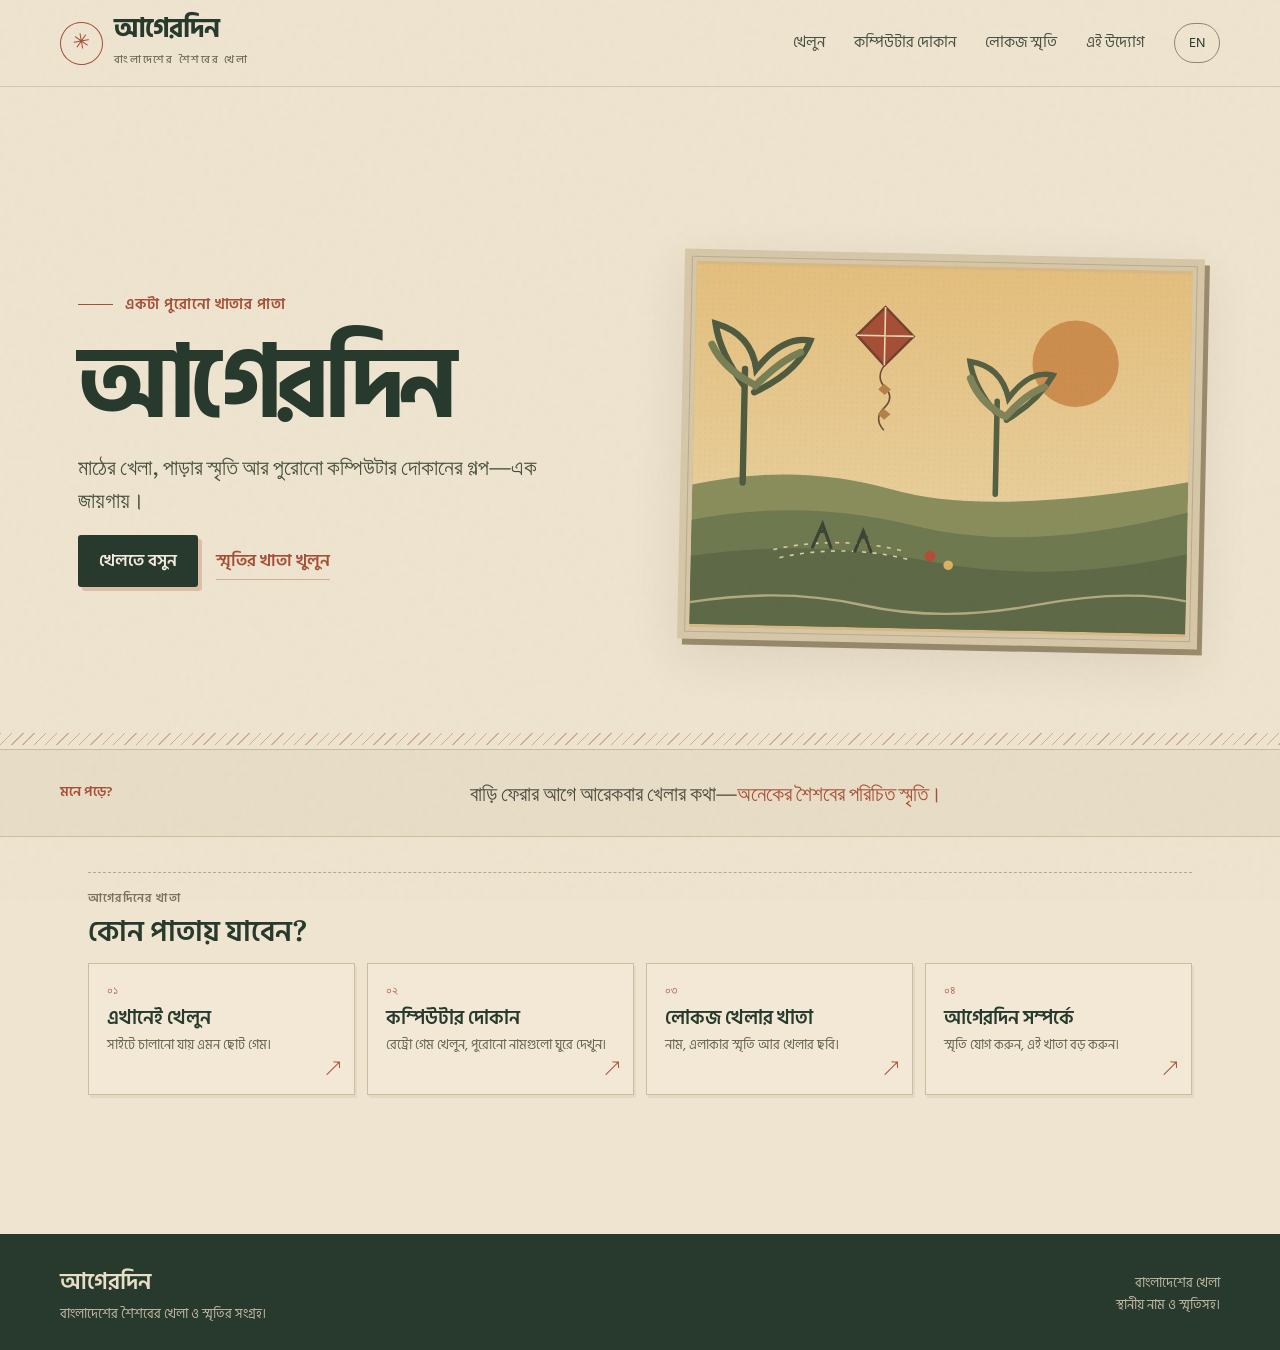
==== index.html @ f972dda4 "verification" ====
<!doctype html>
<html lang="bn">
<head>
  <meta charset="utf-8">
  <meta name="viewport" content="width=device-width,initial-scale=1">
  <meta name="google-site-verification" content="2A9GBDVUBb4EHR1uPaEhCVuAMNRIhvDUQdlgH9Vo6JY">
  <meta name="theme-color" content="#eee4cf">
  <meta name="description" content="আগেরদিন — বাংলাদেশের শৈশবের খেলা, মাঠের বিকেল আর ছোট ছোট স্মৃতির ঠিকানা।">
  <title>আগেরদিন — Agerdin</title>
  <link rel="preconnect" href="https://fonts.googleapis.com">
  <link rel="preconnect" href="https://fonts.gstatic.com" crossorigin>
  <link href="https://fonts.googleapis.com/css2?family=Hind+Siliguri:wght@400;500;600;700&family=Literata:opsz,wght@7..72,500;7..72,600&display=swap" rel="stylesheet">
  <style>
    :root{--paper:#eee4cf;--paper-light:#f7f0e2;--paper-deep:#e1d2b4;--ink:#273a2d;--ink-soft:#52604d;--rust:#a64f36;--ochre:#c48b3f;--line:#cbbd9f;--muted:#726d5d;--shadow:0 16px 50px #51422a1c}
    *{box-sizing:border-box}html{scroll-behavior:smooth}body{margin:0;background:var(--paper);color:var(--ink);font-family:"Hind Siliguri",sans-serif;font-size:17px;line-height:1.65;overflow-x:hidden}
    .skip-link{position:absolute;left:14px;top:-70px;z-index:100;padding:10px 16px;background:#f7f0e2;border:2px solid var(--rust);color:var(--ink);box-shadow:3px 4px 0 #273a2d33;font-weight:600}.skip-link:focus{top:10px}:focus-visible{outline:3px solid var(--rust);outline-offset:3px}button{touch-action:manipulation}@media(prefers-reduced-motion:reduce){html{scroll-behavior:auto!important}*,*::before,*::after{animation-duration:.01ms!important;animation-iteration-count:1!important;transition-duration:.01ms!important}}
    body:before{content:"";position:fixed;inset:0;pointer-events:none;z-index:5;opacity:.19;background-image:url("data:image/svg+xml,%3Csvg viewBox='0 0 180 180' xmlns='http://www.w3.org/2000/svg'%3E%3Cfilter id='n'%3E%3CfeTurbulence type='fractalNoise' baseFrequency='.8' numOctaves='3' stitchTiles='stitch'/%3E%3C/filter%3E%3Crect width='100%25' height='100%25' filter='url(%23n)' opacity='.16'/%3E%3C/svg%3E");mix-blend-mode:multiply}
    a{color:inherit;text-decoration:none}button,input{font:inherit}.wrap{width:min(1160px,calc(100% - 48px));margin:auto}.topbar{height:46px;border-bottom:1px solid #86785c35;background:#e3d7be;display:flex;align-items:center;justify-content:center;color:#68624f;font-size:13px;letter-spacing:.05em}.topbar span{display:flex;align-items:center;gap:9px}.topbar span:before,.topbar span:after{content:"✳";font-size:12px;color:var(--rust)}
    header{position:relative;z-index:2;border-bottom:1px solid #85745242}.nav{height:86px;display:flex;align-items:center;justify-content:space-between;gap:30px}.brand{display:flex;align-items:center;gap:11px;white-space:nowrap}.brand-seal{width:43px;height:43px;border:1px solid var(--rust);border-radius:50%;display:grid;place-items:center;color:var(--rust);font-size:21px;transform:rotate(-10deg)}.brand strong{font-size:27px;line-height:1;letter-spacing:-.04em}.brand small{display:block;font-size:11px;font-weight:500;letter-spacing:.16em;color:var(--muted);margin-top:5px;text-transform:uppercase}.navlinks{display:flex;gap:29px;align-items:center;font-size:15px;color:#485143}.navlinks a{transition:color .2s}.navlinks a:hover{color:var(--rust)}.language{border:1px solid #95866a;border-radius:30px;padding:7px 14px;background:transparent;color:var(--ink);font-size:14px;cursor:pointer}.menu-btn{display:none;background:none;border:0;font-size:24px;color:var(--ink)}
    .hero{position:relative;min-height:565px;padding:62px 0 57px;display:grid;grid-template-columns:1.02fr .98fr;align-items:center;gap:20px}.hero-copy{position:relative;z-index:1;padding:0 0 18px 18px}.eyebrow{display:flex;align-items:center;gap:12px;color:var(--rust);font-weight:600;letter-spacing:.04em;font-size:15px}.eyebrow:before{content:"";height:1px;width:35px;background:var(--rust)}h1{font-size:clamp(58px,8vw,100px);line-height:1.02;letter-spacing:-.065em;margin:18px 0 12px;font-weight:700}.hero-sub{font-family:Literata,serif;font-size:22px;line-height:1.5;color:#46503d;margin:0 0 20px;max-width:470px}.hero-text{max-width:450px;color:#656151;margin:0 0 29px;font-size:17px}.actions{display:flex;align-items:center;gap:18px;flex-wrap:wrap}.primary{background:var(--ink);color:#f5eddc;border:none;padding:12px 21px;border-radius:3px;box-shadow:4px 4px 0 #a64f3640;cursor:pointer;font-weight:600;transition:transform .2s,box-shadow .2s}.primary:hover{transform:translate(-2px,-2px);box-shadow:6px 6px 0 #a64f3640}.text-link{font-weight:600;color:var(--rust);border-bottom:1px solid #a64f3660;padding:4px 0}.scribble{display:none;position:absolute;right:5%;top:6%;width:104px;transform:rotate(10deg);color:#a64f36;font-size:12px;line-height:1.3;text-align:center}.scribble:after{content:"↙";display:block;font-size:34px;line-height:1;margin-top:1px}
    .scene{position:relative;min-height:420px;display:grid;place-items:center}.scene-frame{width:min(100%,520px);height:390px;position:relative;transform:rotate(1.2deg);background:#d6c7a8;padding:12px;box-shadow:var(--shadow),5px 6px 0 #9e8f70}.scene-frame:before{content:"";position:absolute;inset:7px;border:1px solid #82775955;pointer-events:none}.scene-art{width:100%;height:100%;display:block;background:#d8b984}.scene-caption,.scene-stamp{display:none!important}.scene-caption{position:absolute;bottom:0;right:2%;transform:rotate(-3deg);background:#f6eedc;padding:8px 16px 6px;box-shadow:2px 4px 9px #43392229;font-family:Literata,serif;font-size:14px;color:#645b49}.scene-stamp{position:absolute;left:-3px;bottom:10%;width:77px;height:77px;border:2px dashed #a64f36;border-radius:50%;display:grid;place-items:center;text-align:center;line-height:1.2;color:var(--rust);font-size:13px;transform:rotate(-13deg);background:#eee4cfdd}
    .rule{height:12px;background:repeating-linear-gradient(135deg,#a64f36 0 1px,transparent 1px 8px);opacity:.38;margin:4px 0}.memory-strip{padding:26px 0 28px;border-top:1px solid var(--line);border-bottom:1px solid var(--line);background:#e8ddc7}.memory-inner{display:grid;grid-template-columns:1fr 2fr;gap:35px;align-items:center}.memory-kicker{font-size:14px;color:var(--rust);font-weight:600}.memory-quote{font-family:Literata,serif;font-size:21px;line-height:1.5;margin:0;color:#4a4a3c}.memory-quote span{color:var(--rust)}
    section{padding:77px 0}.section-head{display:flex;justify-content:space-between;align-items:end;gap:25px;margin-bottom:26px}.section-kicker{color:var(--rust);font-size:14px;font-weight:600;margin:0 0 6px}.section-title{font-size:clamp(31px,4vw,46px);line-height:1.2;margin:0;letter-spacing:-.045em}.section-note{color:var(--muted);max-width:410px;margin:0 0 3px;font-size:15px}.archive{background:#f1e8d7}.search-row{display:flex;align-items:center;gap:13px;margin:25px 0 21px}.search-box{flex:1;position:relative}.search-box:before{content:"⌕";position:absolute;left:16px;top:7px;font-size:26px;color:#79735f}.search-box input{width:100%;height:51px;border:1px solid #b9aa8c;background:#f7f0e2;padding:0 16px 0 48px;outline:none;color:var(--ink);border-radius:2px}.search-box input:focus{border-color:var(--rust);box-shadow:0 0 0 2px #a64f3620}.filters{display:flex;flex-wrap:wrap;gap:8px;overflow:visible;padding:2px 0 10px}.filter{white-space:nowrap;border:1px solid #b7a98e;background:transparent;color:#5c5a4d;padding:7px 13px;border-radius:20px;cursor:pointer;font-size:14px}.filter.active,.filter:hover{background:var(--ink);border-color:var(--ink);color:#f6eddc}.game-grid{display:grid;grid-template-columns:repeat(3,1fr);gap:17px}.game-card{position:relative;background:#f7f0e2;border:1px solid #d4c6a8;min-height:211px;padding:21px 21px 18px;box-shadow:2px 4px 0 #80725119;transition:transform .22s,box-shadow .22s;display:flex;flex-direction:column}.game-card:hover{transform:translateY(-4px) rotate(-.3deg);box-shadow:var(--shadow)}.game-card[hidden]{display:none!important}.game-top{display:flex;justify-content:space-between;align-items:start}.game-icon{width:51px;height:51px;background:#e4d4b6;color:var(--rust);border-radius:50%;display:grid;place-items:center;font-size:24px}.game-card h3{font-size:23px;line-height:1.22;margin:14px 0 3px}.game-card .en{font-family:Literata,serif;font-size:13px;color:#7d735e}.game-card p{font-size:14px;color:#666251;margin:9px 0 14px;line-height:1.5}.card-foot{border-top:1px dashed #c7b99b;margin-top:auto;padding-top:10px;display:flex;justify-content:space-between;align-items:center;font-size:12px;color:#756d5a}.badge{color:var(--rust);font-weight:600}.empty{grid-column:1/-1;text-align:center;padding:35px;color:var(--muted);display:none}.catalog-count{font-size:13px;color:var(--muted);margin:5px 0 13px}.archive-more-wrap{text-align:center;margin:24px 0 8px}.archive-more-wrap button{font-size:15px}#loadMore[hidden]{display:none!important}.source-note{font-size:13px;color:var(--muted);border-top:1px dashed var(--line);padding-top:18px;margin-top:25px}.source-note a,.dialog-sources a{color:var(--rust);text-decoration:underline;text-underline-offset:2px}.source-details summary{cursor:pointer;color:var(--rust);font-weight:600}.source-note-copy{padding-top:8px;line-height:1.75}.source-note-copy p{margin:0 0 7px}.source-links{display:flex;flex-wrap:wrap;gap:4px 12px}.dialog-sources{font-size:13px;line-height:1.8;margin:14px 0}
    .play-section{background:#e8ddc7}.play-sports-photos{max-width:none;width:100%;margin:0 0 26px}.play-sports-photos .field-photo-intro{margin:0 0 12px;border-top:1px dashed #b9aa8c;padding-top:15px}.play-sports-photos .memory-photos{grid-template-columns:repeat(2,minmax(0,1fr));margin:0;gap:20px}.play-sports-photos .memory-photo figcaption{align-items:flex-start}.play-sports-photos .memory-photo figcaption small{font-size:10px}.play-grid{display:grid;gap:30px}.play-group{display:grid;gap:14px}.play-group-head{border-bottom:1px dashed #b9a987;padding:0 0 12px}.play-group-head h3{font:600 24px/1.2 Literata,"Hind Siliguri",serif;margin:0;color:var(--ink)}.play-group-head p{margin:5px 0 0;color:#686451;font-size:14px}.play-group-cards{display:grid;grid-template-columns:repeat(2,minmax(0,1fr));gap:20px}.play-card h4{font-size:25px;line-height:1.2;margin:15px 0 0}.play-card{background:#f7f0e2;border:1px solid #cbbd9f;padding:25px;box-shadow:3px 5px 0 #80725119;position:relative}.play-card:before{content:"";position:absolute;inset:8px;border:1px dashed #d2c3a3;pointer-events:none}.play-card>*{position:relative}.play-card h3{font-size:27px;line-height:1.2;margin:15px 0 0}.play-card .en{font:13px Literata,serif;color:#7d735e}.play-card p{color:#686451;min-height:48px;font-size:15px}.play-card .primary{margin-top:7px}.play-note{text-align:center;font-size:14px;color:var(--muted);margin:23px 0 0}.play-note a{color:var(--rust);text-decoration:underline;text-underline-offset:3px}.play-start:focus-visible,.play-option:focus-visible,.kata-cell:focus-visible,.hand-choice:focus-visible{outline:3px solid var(--rust);outline-offset:3px}.mini-board{display:grid;gap:5px;margin:16px auto;max-width:370px}.mini-board button{min-height:44px;border:1px solid #b8a986;background:#eee4cf;color:var(--ink);cursor:pointer;font:600 16px Literata,serif}.mini-board button:disabled{cursor:default;opacity:.65}.paper-board{grid-template-columns:repeat(5,1fr)}.paper-board button{min-height:44px;padding:0}.paper-board .ball{background:#a24f37;color:#fff}.pen-table,.ludo-track{padding:14px;background:#e7d8bb;border:1px solid #b8a986;text-align:center;margin:14px 0}.pen-track{display:flex;justify-content:space-between;align-items:center;gap:4px;font-size:22px;letter-spacing:3px}.pen-ledger{display:grid;gap:8px;margin:13px 0}.pen-meter{display:grid;grid-template-columns:100px 1fr 38px;align-items:center;gap:8px;text-align:left;font-size:13px}.pen-meter progress{width:100%;height:13px;accent-color:var(--rust)}.pen-meter strong{text-align:right;color:var(--rust)}.ludo-pieces{display:grid;grid-template-columns:repeat(2,1fr);gap:8px;margin:12px 0}.ludo-pieces div{background:#eee4cf;border:1px solid #cbbb98;padding:8px;text-align:center}.stone-row{display:flex;justify-content:center;gap:9px;margin:16px}.stone-row span{font-size:23px;color:#795d3b}
    .how{background:#dfe0c9}.how-grid{display:grid;grid-template-columns:repeat(3,1fr);gap:26px;margin-top:35px}.how-step{border-top:1px solid #899077;padding:17px 12px 0 0}.step-no{font-family:Literata,serif;color:var(--rust);font-size:14px}.how-step h3{font-size:22px;margin:8px 0}.how-step p{margin:0;color:#59614f;font-size:15px}.memory-cta{padding:0 0 76px;background:#dfe0c9}.cta-paper{background:#f2e8d5;border:1px solid #cbbd9d;padding:35px 42px;display:flex;justify-content:space-between;align-items:center;gap:30px;box-shadow:5px 6px 0 #64705024;position:relative}.cta-paper:before{content:"";position:absolute;inset:9px;border:1px dashed #b5a889;pointer-events:none}.cta-paper h2{font-size:32px;margin:0 0 4px}.cta-paper p{color:#686451;margin:0;max-width:520px}.cta-paper .primary{position:relative;z-index:1;flex:none}
    footer{background:#283a2e;color:#e8ddc5;padding:30px 0 25px}.footer-inner{display:flex;justify-content:space-between;gap:20px;align-items:center}.foot-brand{font-size:23px;font-weight:600}.foot-note{color:#c0b79f;font-size:13px;margin:2px 0 0}.foot-right{font-size:13px;color:#c0b79f;text-align:right}
    dialog{border:1px solid #baaa8a;background:#f7f0e2;color:var(--ink);width:min(520px,calc(100% - 30px));padding:30px;box-shadow:0 22px 90px #1c251c55}dialog::backdrop{background:#1c251c99}.dialog-head{display:flex;justify-content:space-between;align-items:start}.close{border:0;background:none;font-size:25px;cursor:pointer;color:var(--ink)}dialog h2{font-size:32px;margin:12px 0 0}dialog p{color:#625e50}.dialog-tip{border-top:1px dashed #c5b899;padding-top:14px;font-size:14px;color:var(--rust)}.memory-form{display:grid;gap:13px;margin-top:14px}.memory-form label{font-size:14px;font-weight:600}.memory-form input,.memory-form textarea{width:100%;display:block;margin-top:4px;padding:10px 12px;background:#fffaf0;border:1px solid #c6b99c;color:var(--ink);outline:none}.memory-form textarea{min-height:110px;resize:vertical}.form-note,.form-status{font-size:13px;color:#726d5d}.form-status{color:var(--rust);font-weight:600}.saved-memories{display:grid;gap:8px;max-height:180px;overflow:auto}.saved-memory{padding:9px 11px;background:#eee4cf;border-left:2px solid var(--rust);font-size:13px}.saved-memory strong,.saved-memory span{display:block}.saved-memory span{color:#726d5d}.saved-empty{font-size:13px;color:#726d5d}
    #playDialog{width:min(560px,calc(100% - 30px))}.play-instructions{font-size:14px;margin:8px 0 16px}.play-status{min-height:28px;margin:12px 0;color:var(--rust);font-weight:600}.play-options{display:flex;gap:10px;flex-wrap:wrap}.play-option,.hand-choice{border:1px solid #aa9b7e;background:#eee4cf;color:var(--ink);padding:9px 14px;cursor:pointer;border-radius:3px}.play-option:hover,.hand-choice:hover{background:#e2d3b4}.kata-board{display:grid;grid-template-columns:repeat(3,minmax(62px,86px));gap:7px;justify-content:center;margin:20px auto}.kata-cell{height:76px;border:1px solid #b8a986;background:#eee4cf;color:var(--ink);font:600 34px Literata,serif;cursor:pointer}.kata-cell:disabled{cursor:default}.kata-cell:not(:disabled):hover{background:#e2d3b4}.hand-score{display:grid;grid-template-columns:1fr 1fr;gap:8px;margin:17px 0}.hand-score div{background:#eee4cf;border:1px solid #cbbb98;padding:10px 12px;font-size:13px}.hand-score strong{display:block;font:600 23px Literata,serif;color:var(--rust)}.hand-choices{display:grid;grid-template-columns:repeat(6,1fr);gap:7px}.hand-choice{padding:8px 0;font:600 18px Literata,serif}.restart-button{border:0;background:none;color:var(--rust);text-decoration:underline;text-underline-offset:3px;padding:5px 0;cursor:pointer;font-weight:600}.result-backdrop{position:fixed;inset:0;z-index:20;display:grid;place-items:center;padding:18px;background:#1c251cbb;animation:result-shade .22s ease-out both}.result-card{position:relative;width:min(360px,100%);padding:28px 27px 24px;background:linear-gradient(135deg,#f8f1e3,#eee3cc);border:1px solid #ad9c79;box-shadow:0 18px 48px #171d1870,6px 7px 0 #a64f3640;text-align:center;animation:result-paper .38s cubic-bezier(.2,.75,.25,1.1) both}.result-card:before{content:"";position:absolute;inset:8px;border:1px dashed #b8a986;pointer-events:none}.result-mark{position:relative;display:grid;place-items:center;width:65px;height:65px;margin:0 auto 12px;border:2px dashed var(--rust);border-radius:50%;background:#e7d8bb;color:var(--rust);font:600 17px Literata,serif;transform:rotate(-8deg);animation:result-seal .55s .12s ease-out both}.result-win .result-mark{border-color:#8c713d;color:#775b2f}.result-draw .result-mark{border-color:#52604d;color:#52604d}.result-card .eyebrow{justify-content:center;font-size:13px}.result-card .eyebrow:before{width:20px}.result-card h3{position:relative;margin:7px 0 5px;font:600 28px/1.2 Literata,"Hind Siliguri",serif;color:var(--ink)}.result-card p{position:relative;margin:0 auto 18px;max-width:280px;color:#625e50;font-size:15px;line-height:1.5}.result-actions{position:relative;display:grid;gap:8px}.result-actions button{width:100%}.result-continue{border:1px solid #b7a98e;background:transparent;color:var(--ink);padding:9px 12px;cursor:pointer}.result-backdrop button:focus-visible{outline:3px solid var(--rust);outline-offset:3px}@keyframes result-shade{from{opacity:0}to{opacity:1}}@keyframes result-paper{from{opacity:0;transform:translateY(14px) rotate(-1.5deg) scale(.96)}to{opacity:1;transform:translateY(0) rotate(0) scale(1)}}@keyframes result-seal{0%{opacity:0;transform:translateY(-10px) rotate(-18deg) scale(.78)}70%{transform:translateY(2px) rotate(-5deg) scale(1.08)}100%{opacity:1;transform:translateY(0) rotate(-8deg) scale(1)}}@media(max-width:420px){.result-card{padding:24px 18px}.result-card h3{font-size:24px}}@media(prefers-reduced-motion:reduce){.result-backdrop,.result-card,.result-mark{animation:none!important}}
    .play-content{position:relative}.play-content.round-started>.play-instructions,.play-content.round-started>.play-status,.play-content.round-started>.mini-board,.play-content.round-started>.kata-board,.play-content.round-started>.pen-table,.play-content.round-started>.pen-scene,.play-content.round-started>.ludo-track,.play-content.round-started>.ludo-board,.play-content.round-started>.stone-row,.play-content.round-started>.hand-score,.play-content.round-started>.hand-choices,.play-content.round-started>.cricket-ground,.play-content.round-started>.play-options{animation:play-arrive .42s cubic-bezier(.2,.75,.25,1) both}
    .play-content.round-started>.play-status{animation-delay:.04s}.play-content.round-started>.mini-board,.play-content.round-started>.kata-board,.play-content.round-started>.pen-scene,.play-content.round-started>.ludo-board,.play-content.round-started>.stone-row,.play-content.round-started>.cricket-ground{animation-delay:.09s}.play-content.round-started>.play-options{animation-delay:.14s}
    @keyframes play-arrive{from{opacity:.25;transform:translateY(8px) scale(.985)}to{opacity:1;transform:translateY(0) scale(1)}}.play-content.round-started>.play-status{animation:status-arrive .26s ease-out both}@keyframes status-arrive{from{opacity:.25;transform:translateX(-5px)}to{opacity:1;transform:translateX(0)}}
    .play-intro{position:absolute;inset:-2px;z-index:5;display:grid;place-items:center;padding:18px;background:#273a2dcc;animation:result-shade .2s ease-out both}.play-intro-card{position:relative;width:min(390px,100%);padding:30px 27px 24px;text-align:center;background:linear-gradient(135deg,#f8f1e3,#eee3cc);border:1px solid #ad9c79;box-shadow:0 16px 42px #171d1860,5px 6px 0 #a64f363b;animation:intro-paper .4s cubic-bezier(.2,.75,.25,1.1) both}.play-intro-card:before{content:"";position:absolute;inset:8px;border:1px dashed #b8a986;pointer-events:none}.play-intro-card>*{position:relative}.play-intro-mark{display:grid;place-items:center;width:60px;height:60px;margin:0 auto 10px;border:2px dashed var(--rust);border-radius:50%;background:#e7d8bb;color:var(--rust);font:600 22px Literata,serif;transform:rotate(-7deg)}.play-intro-card .eyebrow{justify-content:center;font-size:13px}.play-intro-card h3{margin:7px 0 4px;font:600 27px/1.2 Literata,"Hind Siliguri",serif}.play-intro-card p{margin:0 auto 18px;color:#625e50;font-size:15px;line-height:1.5;max-width:300px}.play-intro-card button{width:100%}@keyframes intro-paper{from{opacity:0;transform:translateY(16px) rotate(-1deg) scale(.96)}to{opacity:1;transform:translateY(0) rotate(0) scale(1)}}
    .kata-cell{position:relative;overflow:hidden}.kata-mark{display:inline-block;animation:ink-mark .24s cubic-bezier(.2,.8,.3,1.4) both}.kata-cell.kata-won{background:#dfd4b5;color:#8b4c32;animation:winning-cell .48s ease-in-out infinite alternate}@keyframes ink-mark{from{opacity:0;transform:scale(1.7) rotate(-12deg)}to{opacity:1;transform:scale(1) rotate(0)}}@keyframes winning-cell{to{transform:scale(1.07);box-shadow:0 0 0 3px #c48b3f55}}
    .pen-scene{position:relative;height:96px;margin:4px 0 13px;padding:10px 18px;background:repeating-linear-gradient(0deg,#e7d8bb,#e7d8bb 22px,#d8c8a6 23px,#e7d8bb 24px);border:1px solid #b8a986;overflow:hidden}.pen-scene:after{content:"";position:absolute;right:12px;top:0;bottom:0;border-right:2px dashed #a64f36;opacity:.7}.pen-marker{position:absolute;top:24px;display:flex;align-items:center;gap:5px;transform:translateX(-50%);font-size:13px;font-weight:600;white-space:nowrap;animation:pen-slide .38s cubic-bezier(.2,.75,.25,1) both}.pen-marker:before{content:"✎";display:grid;place-items:center;width:31px;height:31px;border-radius:50%;background:#f7f0e2;border:1px solid #b8a986;color:var(--rust);font-size:20px;box-shadow:1px 2px 0 #82725144}.pen-marker.rival{top:56px}.pen-marker.rival:before{color:#52604d}@keyframes pen-slide{from{left:var(--from-left);opacity:.55;transform:translate(-50%,-3px) rotate(-2deg)}to{left:var(--to-left);opacity:1;transform:translate(-50%,0) rotate(0)}}.pen-scene small{position:absolute;bottom:5px;right:18px;background:#e7d8bb;padding:0 4px;color:var(--rust);font-size:11px}
    .stone-row{min-height:42px;align-items:center}.stone{display:inline-block;margin:0 3px;color:#795d3b;font-size:24px;filter:drop-shadow(1px 2px 1px #58483144);animation:stone-land .32s cubic-bezier(.2,.8,.3,1.3) both}.stone.airborne{animation:stone-toss .6s ease-in-out infinite alternate}@keyframes stone-land{from{opacity:0;transform:translateY(-18px) rotate(-30deg)}to{opacity:1;transform:translateY(0) rotate(0)}}@keyframes stone-toss{to{transform:translateY(-19px) rotate(28deg)}}
    .hand-reveal{display:flex;justify-content:center;align-items:center;gap:16px;margin:12px auto;padding:12px;background:#e7d8bb;border:1px dashed #b8a986}.hand-palm{min-width:82px;padding:8px 12px;background:#f7f0e2;border:1px solid #cbbb98;border-radius:40px 40px 30px 30px;text-align:center;color:var(--rust);font:600 25px Literata,serif;animation:hand-show .3s ease-out both}.hand-palm small{display:block;color:var(--muted);font:12px "Hind Siliguri",sans-serif}@keyframes hand-show{from{transform:translateY(10px) rotate(-7deg);opacity:0}to{transform:translateY(0) rotate(0);opacity:1}}
    .opponent-badge{display:flex;align-items:center;gap:10px;margin:10px 0 14px;padding:9px 12px;background:#e9ddc4;border:1px dashed #b9a985;color:#4f4d40;animation:opponent-arrive .34s ease-out both}.opponent-seal{display:grid;place-items:center;flex:none;width:35px;height:35px;border:1px solid #a64f36;border-radius:50%;background:#f7f0e2;color:#a64f36;font:600 17px Literata,serif}.opponent-badge strong,.opponent-badge small{display:block;line-height:1.35}.opponent-badge strong{font-size:14px}.opponent-badge small{color:#726d5d;font-size:12px}.opponent-empty{display:none}@keyframes opponent-arrive{from{opacity:0;transform:translateY(-5px)}to{opacity:1;transform:translateY(0)}}
    .cricket-ground{position:relative;height:100px;margin:12px 0;background:linear-gradient(#d9cfaa 0 55%,#8e9b6b 55%);border:1px solid #b8a986;overflow:hidden}.cricket-ground:before{content:"";position:absolute;left:50%;top:54px;height:37px;border-left:2px dashed #f7f0e2}.cricket-batter{position:absolute;left:27%;bottom:8px;font-size:30px;filter:drop-shadow(1px 2px 1px #273a2d55);animation:batter-stance 1.5s ease-in-out infinite alternate}.cricket-ball{position:absolute;left:69%;top:28px;width:13px;height:13px;border-radius:50%;background:#a64f36;box-shadow:0 0 0 3px #f7f0e277;animation:ball-delivery .72s ease-in-out infinite alternate}.cricket-wicket{position:absolute;right:24%;bottom:10px;color:#f7f0e2;font-size:24px;letter-spacing:-7px}@keyframes batter-stance{to{transform:rotate(-8deg) translateX(2px)}}@keyframes ball-delivery{to{left:32%;top:62px;transform:scale(.82)}}
    .paper-board button{position:relative;overflow:hidden}.paper-board button:not(:disabled):hover{transform:translateY(-2px)}.paper-board button.ball{animation:football-travel .34s cubic-bezier(.2,.75,.25,1) both}.paper-board button.trail{background:#e2d3b4;color:#a64f36}.paper-board button.ball:after{content:"";position:absolute;inset:8px;border-radius:50%;border:1px dashed #fff9;animation:ball-spin .8s linear infinite}@keyframes football-travel{from{transform:translate(var(--from-x,0%),var(--from-y,0%)) scale(.72) rotate(-80deg);opacity:.6}to{transform:translate(0,0) scale(1) rotate(0);opacity:1}}@keyframes ball-spin{to{transform:rotate(360deg)}}
    .bantumi-board{display:grid;grid-template-columns:76px repeat(6,minmax(38px,1fr)) 76px;grid-template-rows:repeat(2,92px);gap:7px;align-items:stretch;padding:12px;background:#9d8966;border:4px solid #725d3b;border-radius:18px;box-shadow:inset 0 0 0 3px #c7b18a;margin:14px 0;overflow-x:auto}.bantumi-store{grid-column:1;grid-row:1/3;display:flex;flex-direction:column;justify-content:center;align-items:center;text-align:center;padding:6px;background:#d3b66c;border:2px solid #795e33;border-radius:40px;color:#493b28;font-size:12px}.bantumi-store.cpu{grid-column:8;grid-row:1/3;background:#c7a57e}.bantumi-store strong{font:700 24px Literata,serif;margin-top:8px}.bantumi-pit{display:flex;flex-direction:column;justify-content:center;align-items:center;gap:5px;background:#71593b;border:2px solid #d0b37f;border-radius:50%;color:#f8edd5;min-width:0;cursor:pointer;box-shadow:inset 0 4px 8px #332a1f77}.bantumi-pit:disabled{opacity:.72;cursor:default}.bantumi-pit strong{font:700 23px Literata,serif;color:#f2d78b}.bantumi-pit small{font-size:10px}.bantumi-score{display:flex;justify-content:space-between;gap:8px;margin:10px 0}.bantumi-score span{display:flex;gap:8px;align-items:center;background:#eee4cf;border:1px solid #cbbb98;padding:8px 12px}.bantumi-score strong{font:700 20px Literata,serif;color:var(--rust)}@media(max-width:600px){.bantumi-board{grid-template-columns:56px repeat(6,minmax(36px,1fr)) 56px;grid-template-rows:repeat(2,76px);gap:4px;padding:7px}.bantumi-store{font-size:10px}.bantumi-pit small{font-size:8px}.bantumi-pit strong{font-size:19px}}
    .ludo-track{display:flex;align-items:center;justify-content:center;gap:10px}.ludo-die{display:grid;place-items:center;min-width:52px;height:52px;background:#f7f0e2;border:1px solid #b8a986;border-radius:8px;box-shadow:2px 3px 0 #80725144;color:var(--rust);font:32px/1 Literata,serif}.ludo-die.rolling{animation:die-roll .62s ease-in-out}.ludo-board{width:min(100%,500px);margin:12px auto;padding:8px;background:#e7d8bb;border:1px solid #b8a986;border-radius:18px}.ludo-svg{display:block;width:100%;height:auto}.ludo-space{fill:#f7f0e2;stroke:#b8a986;stroke-width:2}.ludo-space.safe{fill:#d8d8b7}.ludo-star{font-size:12px;text-anchor:middle;fill:#7d735e}.ludo-home.red{fill:#d9ae91;stroke:#a64f36;stroke-width:3}.ludo-home.blue{fill:#aab9c8;stroke:#536d8b;stroke-width:3}.ludo-home.green{fill:#b8c19b;stroke:#77834d;stroke-width:3}.ludo-home.yellow{fill:#d5bd91;stroke:#a27642;stroke-width:3}.ludo-center{fill:#d7c28e;stroke:#9f8755;stroke-width:3}.ludo-center-text{font-size:28px;text-anchor:middle;fill:#805d2d}.ludo-token circle{stroke:#f7f0e2;stroke-width:2}.ludo-token text{font:700 9px sans-serif;text-anchor:middle;fill:white}.ludo-player-row{display:grid;grid-template-columns:repeat(2,minmax(0,1fr));gap:8px;margin:12px 0}.ludo-player{display:grid;grid-template-columns:16px 1fr auto;gap:7px;align-items:center;padding:9px;background:#eee4cf;border:1px solid #cbbb98}.ludo-player.turn{outline:2px solid #a64f36}.ludo-swatch{width:14px;height:14px;border-radius:50%;background:var(--token)}.ludo-player small{color:#686451}.ludo-actions{display:flex;flex-wrap:wrap;justify-content:center;gap:7px}.ludo-setup-label{display:block;margin:12px auto 4px;font-size:14px}.ludo-setup{display:block;min-width:220px;margin:0 auto 12px;padding:9px;background:#f7f0e2;border:1px solid #b8a986;color:#342f25}.ludo-cell{min-height:38px;display:grid;place-items:center;background:#e7d8bb;border:1px solid #cbbb98;color:#7a705c;font-size:12px}.ludo-cell.safe{background:#dfe0c9}.ludo-cell .token{display:inline-grid;place-items:center;width:24px;height:24px;margin:0 1px;border-radius:50%;background:#a64f36;color:white;font-size:13px;box-shadow:1px 2px 0 #59452d55;animation:token-hop .28s cubic-bezier(.2,.8,.3,1.3) both}.ludo-cell .token.cpu{background:#52604d}.ludo-pieces{font-size:13px}.ludo-pieces strong{display:block;font:600 18px Literata,serif;color:var(--rust)}@keyframes die-roll{0%{transform:rotate(0) scale(1)}30%{transform:rotate(150deg) scale(1.14)}65%{transform:rotate(330deg) scale(.94)}100%{transform:rotate(360deg) scale(1)}}@keyframes token-hop{from{transform:translateY(-8px) scale(.7)}to{transform:translateY(0) scale(1)}}
    .hand-choice{transition:transform .12s,box-shadow .12s}.hand-choice:active,.play-option:active{transform:translateY(2px) scale(.97);box-shadow:inset 0 2px 4px #59452d35}.hand-score strong{animation:score-turn .32s ease-out both}@keyframes score-turn{from{transform:translateY(7px) scale(.84);opacity:.35}to{transform:translateY(0) scale(1);opacity:1}}.sum-reveal{padding:5px 9px;background:#f7f0e2;border:1px solid #cbbb98;color:var(--rust);animation:score-turn .3s ease-out both}.play-intro button:focus-visible,.play-content button:focus-visible{outline:3px solid var(--rust);outline-offset:3px}@media(prefers-reduced-motion:reduce){.play-intro,.play-intro-card,.play-content.round-started>* ,.kata-mark,.kata-cell.kata-won,.stone,.pen-marker,.hand-palm,.cricket-batter,.cricket-ball,.paper-board button.ball,.paper-board button.ball:after,.ludo-die,.ludo-cell .token,.hand-score strong{animation:none!important;transition:none!important}}
    @media(max-width:850px){.navlinks{gap:16px}.hero{grid-template-columns:1fr 1fr;min-height:500px}.scene-frame{height:330px}.scene{min-height:350px}.hero-copy{padding-left:0}.game-grid{grid-template-columns:repeat(2,1fr)}}

    .arcade-shelf-head{grid-column:1/-1;border-top:1px dashed #aa9b77;padding-top:22px;margin-top:3px}.arcade-shelf-head .section-kicker{margin-bottom:4px}.arcade-shelf-head h3{font:600 26px Literata,"Hind Siliguri",serif;color:#f5ebd7;margin:0}.arcade-shelf-head p:last-child{margin:6px 0 0;color:#d0c4a8;font-size:14px}.arcade-search-row{grid-column:1/-1;display:flex;align-items:center;gap:15px;margin-top:2px}.arcade-search-row .search-box input{background:#f6ecd6}.arcade-count{color:#e2d2b1;font-size:13px;white-space:nowrap}.field-photo-intro{margin:22px 0 12px;border-top:1px dashed #b9aa8c;padding-top:17px}.field-photo-intro h3{font:600 22px Literata,"Hind Siliguri",serif;margin:0;color:var(--ink)}.field-photo-intro p{font-size:14px;color:var(--muted);margin:5px 0 0}.memory-photos{display:grid;grid-template-columns:repeat(2,minmax(0,1fr));gap:16px;margin:0 0 27px}.memory-photo{margin:0;padding:9px;background:#f7f0e2;border:1px solid #cbbd9f;box-shadow:3px 4px 0 #80725119}.memory-photo img{display:block;width:100%;aspect-ratio:16/9;object-fit:cover;background:#e5d5b4}.memory-photo figcaption{display:flex;justify-content:space-between;align-items:baseline;gap:10px;flex-wrap:wrap;padding:8px 3px 1px;color:#4b4739}.memory-photo figcaption strong{font:600 15px Literata,"Hind Siliguri",serif}.memory-photo figcaption small{font-size:10px;color:#746a54}.memory-photo a{color:var(--rust);text-decoration:underline;text-underline-offset:2px}.arcade-catalog{grid-column:1/-1;display:grid;grid-template-columns:repeat(3,1fr);gap:13px}.arcade-memory-card{background:#e8ddc5;color:#373a30;border:1px solid #a9986f;padding:16px;min-height:290px;display:flex;flex-direction:column;box-shadow:3px 4px 0 #1c241d}.arcade-memory-card h4{font:600 20px/1.2 Literata,"Hind Siliguri",serif;margin:12px 0 3px}.arcade-memory-card .en{font-size:12px;color:#756b53}.arcade-memory-card p{font-size:13px;line-height:1.5;margin:9px 0 12px;color:#5b594d}.arcade-memory-stamp{font-size:10px;color:#864832;border:1px solid #c4a780;padding:4px 7px}.arcade-read{background:none;border:0;color:#8b432e;text-decoration:underline;text-underline-offset:3px;text-align:left;padding:0;margin-top:auto;cursor:pointer;font:600 13px Arial,sans-serif}.arcade-empty{grid-column:1/-1;color:#f1e2c3}.arcade-browse-link{color:#f2e7d0;border-color:#d0bd99;background:transparent}.arcade-actions{row-gap:10px}.shop-game-dialog{border:5px solid #827452;background:#eee2c5;color:#332f24;width:min(800px,calc(100% - 24px));padding:24px;box-shadow:0 22px 90px #1c251c66}.shop-game-dialog::backdrop{background:#17231dbb}.shop-game-head{display:flex;justify-content:space-between;align-items:start}.shop-game-head h2{font:600 34px Literata,"Hind Siliguri",serif;margin:0}.shop-game-head .section-kicker{margin:0 0 5px}.shop-game-dialog>p{color:#5e5949;margin:8px 0 14px}.racer-frame{position:relative;background:#1c261e;border:9px solid #75694d;box-shadow:inset 0 0 0 3px #a79668}.racer-frame canvas{display:block;width:100%;height:auto;max-height:52vh;object-fit:contain}.racer-result{position:absolute;inset:0;background:#1c261edb;color:#f2e7d0;display:flex;flex-direction:column;align-items:center;justify-content:center;gap:8px;text-align:center;animation:result-in .35s both}.racer-result[hidden]{display:none}.racer-result strong{font:700 34px Literata,serif;color:#e5bf76}.racer-result span{font-size:15px}.racer-controls{display:flex;align-items:center;justify-content:space-between;gap:12px;margin:12px 0;color:#493e2d;font-weight:600}.racer-controls button{width:58px;height:45px;border:1px solid #9c8b65;background:#e0d0ae;color:#493e2d;font-size:22px;cursor:pointer;touch-action:manipulation}.racer-actions{display:flex;justify-content:space-between;align-items:center;gap:12px;flex-wrap:wrap}.racer-actions span{font-size:12px;color:#716950}.racer-actions .primary{background:#9a4a32;color:#fff2dc;border-color:#70402e}.arcade-memory-card[hidden]{display:none}.arcade-play-related{border:1px solid #a9986f;background:#e0d0ae;color:#493e2d;padding:8px 9px;margin-top:9px;text-align:left;cursor:pointer;font:600 12px/1.35 Arial,sans-serif}.arcade-play-related:hover{background:#d6c298}.arcade-play-related:focus-visible{outline:3px solid #a64f36;outline-offset:2px}.navlinks a{white-space:nowrap}@keyframes result-in{from{opacity:0;transform:scale(.96)}to{opacity:1;transform:scale(1)}}@media(max-width:760px){.arcade-catalog{grid-template-columns:repeat(2,1fr)}.memory-photo figcaption{display:block}.memory-photo figcaption small{display:block;margin-top:3px}.cabinet-grid{grid-template-columns:repeat(2,minmax(0,1fr))}.arcade-search-row{display:block}.arcade-count{display:block;margin-top:8px}}@media(max-width:520px){.memory-photos{grid-template-columns:1fr}.cabinet-grid{grid-template-columns:1fr}.arcade-catalog{grid-template-columns:1fr}.shop-game-dialog{padding:16px}.shop-game-head h2{font-size:27px}.racer-actions{align-items:stretch}.racer-actions .primary{width:100%}}@media(prefers-reduced-motion:reduce){.racer-result{animation:none}}
    .cabinet-library{grid-column:1/-1;border-top:1px dashed #aa9b77;padding-top:25px;margin-top:4px}.cabinet-head{margin-bottom:17px}.cabinet-head .section-kicker{color:#d5ad67;margin:0 0 5px}.cabinet-head h3{font:600 29px/1.2 Literata,"Hind Siliguri",serif;color:#f5ebd7;margin:0}.cabinet-head p:last-child{max-width:700px;margin:8px 0 0;color:#d0c4a8;font-size:14px}.cabinet-grid{display:grid;grid-template-columns:repeat(3,minmax(0,1fr));gap:15px}.cabinet-card{display:flex;flex-direction:column;min-height:245px;padding:16px;background:#e8ddc5;color:#373a30;border:1px solid #a9986f;box-shadow:3px 4px 0 #1c241d;transition:transform .2s,box-shadow .2s}.cabinet-card:hover{transform:translateY(-3px);box-shadow:5px 7px 0 #1c241d}.cabinet-art{width:100%;aspect-ratio:16/9;margin-top:13px;overflow:hidden;border:1px solid #9b8962;background:#1c261e;box-shadow:inset 0 0 0 4px #d8c8a6}.cabinet-art svg{display:block;width:100%;height:100%}.cabinet-card-top{display:flex;justify-content:space-between;align-items:center;gap:8px}.cabinet-pixel{width:42px;height:42px;display:grid;place-items:center;background:#29392d;color:#e2c27d;font:700 20px monospace;box-shadow:inset 0 0 0 3px #85785d}.cabinet-stamp{font-size:10px;text-transform:uppercase;letter-spacing:.04em;color:#864832;border:1px solid #c4a780;padding:4px 6px}.cabinet-card h4{font:600 20px/1.2 Literata,"Hind Siliguri",serif;margin:12px 0 4px}.cabinet-card p{font-size:13px;line-height:1.48;color:#5b594d;margin:6px 0 14px}.cabinet-card .primary,.cabinet-card .cabinet-link{margin-top:auto;align-self:flex-start}.cabinet-link{color:#8b432e;text-decoration:underline;text-underline-offset:3px;font-weight:600;font-size:13px}.cabinet-foot{grid-column:1/-1;font-size:12px;color:#d0c4a8;margin:2px 0 0}.retro-dialog{border:5px solid #827452;background:#eee2c5;color:#332f24;width:min(760px,calc(100% - 24px));padding:22px;box-shadow:0 22px 90px #1c251c66}.retro-dialog::backdrop{background:#17231dbb}.retro-screen-wrap{position:relative;background:#14251e;border:9px solid #75694d;box-shadow:inset 0 0 0 3px #a79668;overflow:hidden}.retro-screen-wrap canvas{display:block;width:100%;height:auto;aspect-ratio:4/3;image-rendering:pixelated;touch-action:none}.retro-overlay{position:absolute;inset:0;display:flex;flex-direction:column;align-items:center;justify-content:center;text-align:center;padding:24px;color:#f0e5c8;background:#17231edb;animation:result-in .3s both}.retro-overlay[hidden]{display:none}.retro-overlay strong{font:600 clamp(22px,4vw,34px) Literata,serif;color:#e6c878;text-shadow:0 0 14px #d8b76b66}.retro-overlay span{font-size:14px;max-width:390px;margin:7px 0 17px}.retro-overlay button{min-width:160px}.retro-scorebar{display:flex;justify-content:space-between;align-items:center;gap:10px;margin:11px 0;color:#493e2d;font-weight:600}.retro-scorebar span{font-size:14px}.retro-controls{display:flex;justify-content:space-between;align-items:center;gap:10px;margin-top:10px}.retro-controls button{min-width:52px;min-height:45px;border:1px solid #9c8b65;background:#e0d0ae;color:#493e2d;font-size:19px;cursor:pointer;touch-action:manipulation}.retro-control-group{display:flex;gap:7px}.retro-controls .primary{background:#9a4a32;color:#fff2dc;border-color:#70402e}.retro-help{font-size:12px;color:#716950;margin:8px 0 0}.retro-dpad{display:grid;grid-template-columns:repeat(3,42px);grid-template-rows:repeat(2,38px);gap:4px}.retro-dpad button{min-width:42px;min-height:38px}.retro-dpad [data-dir="up"]{grid-column:2}.retro-dpad [data-dir="left"]{grid-column:1;grid-row:2}.retro-dpad [data-dir="down"]{grid-column:2;grid-row:2}.retro-dpad [data-dir="right"]{grid-column:3;grid-row:2}@media(max-width:820px){.cabinet-grid{grid-template-columns:repeat(2,minmax(0,1fr))}}@media(max-width:520px){.cabinet-grid{grid-template-columns:1fr}.cabinet-card{min-height:0}.retro-dialog{padding:14px}.retro-controls{flex-wrap:wrap}.retro-controls .primary{flex:1}.retro-scorebar{font-size:13px}}
    @media(max-width:650px){.wrap{width:min(100% - 30px,520px)}.topbar{height:38px;font-size:11px}.nav{height:70px}.brand strong{font-size:24px}.brand-seal{width:37px;height:37px}.menu-btn{display:block}.navlinks{display:none;position:absolute;left:15px;right:15px;top:67px;padding:16px;background:#f1e8d7;border:1px solid var(--line);box-shadow:var(--shadow);flex-direction:column;align-items:stretch;gap:12px}.navlinks.open{display:flex}.navlinks a{padding:5px}.language{align-self:flex-start}.hero{padding:38px 0 34px;grid-template-columns:1fr;gap:12px}.hero-copy{padding:0}.hero h1{font-size:69px;margin-top:11px}.hero-sub{font-size:19px}.hero-text{font-size:15px}.scribble{right:2%;top:2%;font-size:10px}.scene{min-height:300px;margin:0 -3px}.scene-frame{height:285px;width:100%;padding:9px}.scene-stamp{width:61px;height:61px;font-size:11px}.memory-inner{grid-template-columns:1fr;gap:7px}.memory-quote{font-size:18px}.memory-strip{padding:20px 0}section{padding:53px 0}.section-head{display:block}.section-note{margin-top:10px}.play-group-cards{grid-template-columns:1fr}.play-card{padding:22px}.search-row{display:block}.filters{margin-top:10px}.game-grid{grid-template-columns:1fr 1fr;gap:10px}.game-card{padding:14px;min-height:190px}.game-card h3{font-size:19px}.game-card p{font-size:13px}.game-icon{width:42px;height:42px;font-size:20px}.how-grid{grid-template-columns:1fr;gap:18px}.how-step{padding-top:11px}.cta-paper{padding:25px 23px;display:block}.cta-paper h2{font-size:27px}.cta-paper .primary{margin-top:18px}.footer-inner{align-items:flex-start;flex-direction:column}.foot-right{text-align:left}}
    @media(max-width:390px){.game-grid{grid-template-columns:1fr}.hero h1{font-size:60px}}
    .classic-arcade-dialog{width:min(840px,calc(100% - 24px))}.classic-screen canvas{width:100%;height:auto;aspect-ratio:16/9;image-rendering:pixelated;touch-action:none}.classic-intro{line-height:1.65}.classic-status{min-height:27px;margin:9px 0;color:#493e2d;font-weight:600;font-size:14px}.classic-controls{display:flex;gap:7px;flex-wrap:wrap;margin:8px 0}.classic-controls button{min-width:45px;min-height:44px;border:1px solid #9c8b65;background:#e0d0ae;color:#493e2d;cursor:pointer;touch-action:none}.classic-controls [data-arcade-key="KeyJ"],.classic-controls [data-arcade-key="KeyK"],.classic-controls [data-arcade-key="Space"]{font-size:12px;font-weight:700}.classic-controls button:active{background:#c9b58d;transform:translateY(1px)}.classic-arcade-dialog .retro-controls{align-items:end}.classic-arcade-dialog .retro-help{max-width:70%}.cabinet-art-letter{display:flex;align-items:center;justify-content:center;gap:12px;color:#dfc987}.cabinet-art-letter span{font:700 58px monospace;text-shadow:3px 3px #9f5538}.cabinet-art-letter i{font:12px monospace;letter-spacing:.12em;color:#b6be8f;font-style:normal}@media(max-width:520px){.classic-arcade-dialog{padding:14px}.classic-controls{display:grid;grid-template-columns:repeat(4,1fr)}.classic-controls button{min-width:0}.classic-controls [data-arcade-key="KeyJ"],.classic-controls [data-arcade-key="KeyK"],.classic-controls [data-arcade-key="Space"]{grid-column:span 1}.classic-arcade-dialog .retro-help{max-width:100%}}

    .arcade-room{padding:70px 0 74px;background:#30382d;color:#f2e7d0;position:relative;overflow:hidden;border-top:7px double #827756;border-bottom:7px double #827756}.arcade-room:before{content:"";position:absolute;inset:0;background:repeating-linear-gradient(0deg,transparent 0 31px,#eee4ce08 32px),radial-gradient(ellipse at 78% 42%,#8a533324,transparent 42%);pointer-events:none}.arcade-layout{position:relative;display:grid;grid-template-columns:1fr;gap:24px 44px;align-items:center}.arcade-visual{display:none}.arcade-copy{max-width:780px}.arcade-copy .section-kicker{color:#d5ad67}.arcade-copy .section-title{color:#f5ebd7;max-width:560px}.arcade-copy .section-note{color:#d0c4a8;max-width:570px;margin-top:16px;line-height:1.75}.arcade-actions{display:flex;align-items:center;gap:16px;flex-wrap:wrap;margin-top:22px}.arcade-actions .primary{background:#a64f36;color:#fff2dc;border-color:#dcac77;box-shadow:3px 4px 0 #171c16}.arcade-actions>span{font-size:12px;color:#d6c8aa}.arcade-visual{max-width:460px;width:100%;justify-self:end;padding:16px 20px 12px;background:#635743;border:4px solid #85785d;box-shadow:inset 0 0 0 2px #3d382c,7px 8px 0 #171c16;transform:rotate(1deg)}.arcade-sign{display:flex;align-items:center;justify-content:space-between;gap:8px;background:#eee0bd;color:#493e2d;border:1px solid #b69c68;padding:7px 9px;font-size:10px;letter-spacing:.04em;text-transform:uppercase}.arcade-sign b{font:700 14px Literata,serif;color:#8a422e;letter-spacing:.12em}.crt-case{margin:12px auto 0;width:78%;padding:12px 13px 10px;background:linear-gradient(135deg,#a59570,#73664f);border:2px solid #403e30;border-radius:17px 17px 10px 10px;box-shadow:inset 2px 2px 0 #c2b28c,3px 4px 0 #39372d}.crt-screen{height:137px;padding:10px;background:#17231d;border:8px solid #625840;border-radius:18px 18px 23px 23px;box-shadow:inset 0 0 18px #0a120d,0 0 0 1px #b6a67e;overflow:hidden;position:relative}.crt-screen:after{content:"";position:absolute;inset:0;background:repeating-linear-gradient(0deg,#d0c68b0d 0 1px,transparent 2px 4px);pointer-events:none}.crt-glow{height:100%;display:flex;flex-direction:column;align-items:center;justify-content:center;color:#d9c681;text-align:center;text-shadow:0 0 8px #d9c68166;animation:crt-flicker 3.5s infinite}.crt-glow span{font:700 clamp(12px,2vw,17px) Literata,serif;letter-spacing:.16em}.crt-glow small{margin-top:8px;font-size:9px;letter-spacing:.22em;color:#b8bc83}.crt-glow i{font-style:normal;font-size:12px;letter-spacing:9px;color:#9b5b42;margin-top:5px}.crt-controls{display:flex;align-items:center;gap:15px;padding:9px 11px 2px}.crt-joystick{width:30px;height:30px;border-radius:50%;display:grid;place-items:center;background:#d2c192;color:#8a422e;box-shadow:0 2px 0 #514b39}.crt-buttons{display:flex;gap:8px}.crt-buttons i{width:12px;height:12px;border-radius:50%;background:#a64f36;box-shadow:1px 2px 0 #4a3028}.crt-buttons i+i{background:#c4954f}.crt-slot{margin-left:auto;font-size:8px;letter-spacing:.15em;color:#403a2c;border:1px solid #6e6149;padding:3px 8px}.arcade-desk{display:flex;justify-content:space-between;gap:10px;border-top:2px solid #493e2d;margin-top:9px;padding-top:7px;font-size:10px;color:#eadcbe}.arcade-spotlight{grid-column:1/-1;display:grid;grid-template-columns:repeat(3,1fr);gap:13px;margin-top:10px}.arcade-slip{min-height:110px;display:flex;flex-direction:column;text-align:left;padding:14px 17px;background:#efe3c8;color:#35392f;border:1px solid #bca77b;box-shadow:3px 4px 0 #1c241d;cursor:pointer;transition:transform .18s,background .18s}.arcade-slip:hover{transform:translateY(-3px) rotate(-.25deg);background:#f6edd9}.arcade-slip .slip-stamp{font-size:10px;color:#965038;letter-spacing:.11em;text-transform:uppercase}.arcade-slip strong{font:600 18px/1.2 Literata,"Hind Siliguri",serif;margin:8px 0 4px}.arcade-slip small{font-size:12px;color:#716950}.arcade-slip:focus-visible{outline:3px solid #ddb35f;outline-offset:3px}@keyframes crt-flicker{0%,96%,100%{opacity:1}97%{opacity:.78}98%{opacity:.94}}@media(max-width:760px){.arcade-layout{grid-template-columns:1fr;gap:27px}.arcade-visual{justify-self:center;max-width:440px}.arcade-copy .section-title{max-width:620px}.arcade-spotlight{grid-template-columns:1fr 1fr}.arcade-slip:last-child:nth-child(odd){grid-column:1/-1}}@media(max-width:480px){.arcade-room{padding:53px 0}.arcade-visual{padding:12px 13px 10px}.arcade-sign{font-size:8px}.arcade-sign b{font-size:12px}.crt-case{width:88%}.crt-screen{height:120px}.arcade-spotlight{grid-template-columns:1fr;gap:9px}.arcade-slip:last-child:nth-child(odd){grid-column:auto}.arcade-slip{min-height:88px;padding:12px 15px}}@media(prefers-reduced-motion:reduce){.crt-glow{animation:none}}

    [hidden]{display:none!important}
    .section-head{display:grid;grid-template-columns:minmax(0,1fr) minmax(260px,410px);align-items:end;gap:28px}.section-head>div{min-width:0}.section-note{width:auto;max-width:410px;min-width:0;overflow-wrap:anywhere}
    .home-menu{padding:35px 28px 62px}.home-menu-head{border-top:1px dashed #b9aa8c;padding-top:16px;margin-bottom:16px}.home-menu-head .section-kicker{margin:0 0 4px;color:#7c735d;font-size:12px;letter-spacing:.1em}.home-menu-head h2{font:600 29px/1.2 Literata,"Hind Siliguri",serif;margin:0}.home-menu-grid{display:grid;grid-template-columns:repeat(4,minmax(0,1fr));gap:12px}.home-menu-card{position:relative;min-width:0;min-height:132px;display:flex;flex-direction:column;align-items:flex-start;gap:7px;padding:16px 18px;background:#f2e8d5;border:1px solid #cbbd9d;color:var(--ink);text-decoration:none;box-shadow:2px 3px 0 #80725119;white-space:normal;overflow-wrap:anywhere;transition:transform .18s,background .18s}.home-menu-card:hover{transform:translateY(-3px);background:#f8f0df}.home-menu-card .menu-number{font:12px Literata,serif;color:var(--rust)}.home-menu-card strong{display:block;font:600 19px/1.25 Literata,"Hind Siliguri",serif}.home-menu-card small{display:block;font-size:13px;line-height:1.4;color:#686451;max-width:230px}.home-menu-card .menu-arrow{position:absolute;right:14px;bottom:8px;color:var(--rust);font-size:18px}.navlinks a[aria-current="page"]{text-decoration:underline;text-decoration-color:var(--rust);text-underline-offset:5px}
    .difficulty-picker{display:flex;align-items:center;justify-content:space-between;gap:12px;margin:10px 0 16px;padding:10px 12px;border:1px dashed #c5b899;background:#efe5d1;font-size:14px;color:#625e50}.difficulty-picker span{font-weight:600;color:var(--ink)}.difficulty-picker select{min-width:145px;padding:7px 28px 7px 10px;border:1px solid #b9aa8c;border-radius:2px;background:#f8f1e3;color:var(--ink);font:inherit;cursor:pointer}.classic-difficulty{margin:8px 0 13px}.game-card{overflow:hidden}.game-card-art,.play-card-art{display:grid;place-items:center;overflow:hidden;background:#ded0b5;border:1px solid #cbbd9f}.game-card-art{height:132px;margin:0 0 14px}.play-card-art{height:auto;aspect-ratio:480/190;margin:16px 0 2px}.game-card-art svg,.play-card-art svg,.dialog-art svg{width:100%;height:100%;display:block}.game-card-art svg .art-symbol,.play-card-art svg .art-symbol,.dialog-art svg .art-symbol{font-family:"Hind Siliguri",sans-serif;font-weight:700}.dialog-art{width:min(100%,560px);height:auto;aspect-ratio:480/190;margin:18px auto 8px;border:1px solid #cbbd9f;background:#e8ddc7;overflow:hidden}.archive .game-card{display:flex;flex-direction:column}.archive .game-card .card-foot{margin-top:auto}.archive .section-head{margin-bottom:24px}.archive .play-sports-photos{margin-top:0}
    @media(max-width:900px){.home-menu{padding:28px 18px 48px}.home-menu-grid{grid-template-columns:repeat(2,minmax(0,1fr))}.home-menu-card{min-height:118px}.section-head{grid-template-columns:minmax(0,1fr) minmax(230px,36%);gap:20px}}
    @media(max-width:700px){.section-head{grid-template-columns:1fr;align-items:start;gap:9px}.section-note{max-width:600px}.home-menu-grid{grid-template-columns:repeat(2,minmax(0,1fr))}.home-menu-card{padding:14px;min-height:125px}.difficulty-picker{align-items:flex-start;flex-direction:column;gap:6px}.difficulty-picker select{width:100%}}
    @media(max-width:420px){.home-menu-grid{grid-template-columns:1fr}.home-menu-card{min-height:92px}}

    .play-intro-art{height:auto;aspect-ratio:480/190;margin:0 auto 14px;border:1px solid #cbbd9f;background:#e8ddc7;overflow:hidden}.play-intro-art svg{display:block;width:100%;height:100%}.play-intro-art svg text:last-child{font-size:12px}.ludo-board{width:min(100%,420px);padding:7px;background:#e7d8bb;border:2px solid #9e8d66;border-radius:6px;box-shadow:inset 0 0 0 3px #f3e8d0,4px 5px 0 #6c5b3d26}.ludo-svg{overflow:visible}.ludo-paper{fill:#f5ecd9;stroke:#a8956d;stroke-width:2}.ludo-home{stroke-width:2}.ludo-home.red{fill:#d9ae91;stroke:#a64f36}.ludo-home.blue{fill:#aab9c8;stroke:#536d8b}.ludo-home.green{fill:#b8c19b;stroke:#77834d}.ludo-home.yellow{fill:#d5bd91;stroke:#a27642}.ludo-home.inactive{fill:#ded5c3;stroke:#bcb29d}.ludo-home-inner{fill:#f5ecd9;stroke:#b19f78;stroke-width:2}.ludo-inactive-label{font:600 11px Arial,sans-serif;text-anchor:middle;fill:#7e7769;letter-spacing:.6px}.ludo-route-line{fill:none;stroke:#b4a47f;stroke-width:35;stroke-linecap:round;stroke-linejoin:round;opacity:.38}.ludo-space{fill:#fbf5e9;stroke:#b5a783;stroke-width:1.5}.ludo-space.safe{fill:#e3d7a9}.ludo-space.start-red{fill:#c97b5b}.ludo-space.start-blue{fill:#7b92ad}.ludo-space.start-green{fill:#929a65}.ludo-space.start-yellow{fill:#c29c5c}.ludo-lane{stroke:#b4a47f;stroke-width:1.5}.ludo-lane.red{fill:#d9ae91}.ludo-lane.blue{fill:#aab9c8}.ludo-lane.green{fill:#b8c19b}.ludo-lane.yellow{fill:#d5bd91}.ludo-lane.inactive{opacity:.45}.ludo-star{font-size:17px;text-anchor:middle;fill:#6f684f}.ludo-center{fill:#dfcca0;stroke:#a8956d;stroke-width:2}.ludo-center-red{fill:#c88464}.ludo-center-blue{fill:#8299b3}.ludo-center-green{fill:#98a271}.ludo-center-yellow{fill:#c9a663}.ludo-token{cursor:default}.ludo-token circle{stroke:#fbf2df;stroke-width:2;filter:drop-shadow(1px 2px 1px #42362266)}.ludo-token text{font:700 12px Arial,sans-serif;text-anchor:middle;fill:#fff}.ludo-token.legal{cursor:pointer;animation:token-ready .9s ease-in-out infinite alternate}.ludo-token.legal circle{stroke:#fff7d8;stroke-width:4}.ludo-match{display:flex;align-items:center;justify-content:space-between;gap:9px;margin:0 0 8px}.ludo-mode,.ludo-turn{display:inline-flex;align-items:center;gap:7px;padding:7px 10px;border:1px solid #cbbb98;background:#eee4cf;font-size:12px}.ludo-turn{font-weight:700}.ludo-status{font-weight:700;color:#493d2d}.ludo-player-row{grid-template-columns:repeat(2,minmax(0,1fr));margin:8px 0}.ludo-player.turn{outline:2px solid var(--token,#a64f36);outline-offset:1px}.ludo-dice-panel{display:flex;align-items:center;gap:12px;max-width:520px;margin:10px auto;padding:10px;background:#eee4cf;border:1px solid #b8a986}.ludo-dice-copy{display:flex;flex:1;flex-direction:column;gap:2px}.ludo-dice-copy strong{font:600 17px Literata,serif;color:#453b2e}.ludo-dice-copy small{font-size:12px;color:#686451}.ludo-roll-button{margin-left:auto;white-space:nowrap}.ludo-actions{max-width:520px;margin:8px auto 0;justify-content:flex-start}.ludo-actions>strong{width:100%;font:600 15px Literata,serif;color:#493d2d}.ludo-move-choice{display:flex;align-items:center;gap:9px;text-align:left}.ludo-move-choice small{display:block;font-size:11px;opacity:.8;margin-top:2px}.ludo-choice-token{display:grid;place-items:center;width:27px;height:27px;border-radius:50%;background:var(--token);color:white;border:2px solid #fff1d2}.ludo-move-choice:focus-visible,.ludo-roll-button:focus-visible{outline:3px solid #a64f36;outline-offset:3px}@keyframes token-ready{from{transform:scale(1)}to{transform:scale(1.16)}}
    @media(max-width:520px){.ludo-board{width:100%;padding:4px}.ludo-match{align-items:stretch;flex-direction:column}.ludo-mode,.ludo-turn{justify-content:center}.ludo-dice-panel{gap:8px;padding:8px}.ludo-die{min-width:44px;height:44px;font-size:27px}.ludo-dice-copy strong{font-size:15px}.ludo-roll-button{padding:8px 10px}.ludo-player{grid-template-columns:14px 1fr auto;padding:7px 5px;gap:5px}.ludo-player strong{font-size:12px}.ludo-player small{font-size:10px}}
</style>
</head>
<body>
  <a class="skip-link" href="#home" id="skipLink">মূল অংশে যান</a>
  <header>
    <div class="wrap nav">
      <a class="brand" href="#home" aria-label="আগেরদিন, প্রথম পাতা"><span class="brand-seal">✳</span><span><strong>আগেরদিন</strong><small id="brandLine">বাংলার শৈশবের খাতায়</small></span></a>
      <button class="menu-btn" aria-label="মেনু খুলুন" aria-expanded="false">☰</button>
      <nav class="navlinks" aria-label="প্রধান মেনু"><a id="navGames" href="#play">চলো খেলি</a><a id="navArcade" href="#arcadeCorner">কম্পিউটার দোকান</a><a id="navMemories" href="#memories">লোকজ স্মৃতি</a><a id="navAbout" href="#about">এই উদ্যোগ</a><button class="language" id="languageBtn" aria-label="Switch language">বাংলা / EN</button></nav>
    </div>
  </header>
  <main id="home" tabindex="-1">
    <section class="home-page" id="homePage" data-route-page="home">
    <div class="wrap hero">
      <div class="hero-copy">
        <div class="eyebrow" id="heroKicker">একটা পুরোনো খাতার পাতা</div>
        <h1>আগেরদিন</h1>
        <p class="hero-sub" id="heroSub">যে বিকেলগুলো আর ফেরে না,<br>সেই খেলাগুলো থাকুক।</p>
        <div class="actions"><a class="primary" id="browseCta" href="#play">খেলতে বসুন <span aria-hidden="true">↗</span></a><a class="text-link" id="memoryCtaIntro" href="#memories">স্মৃতির খাতা খুলুন</a></div>
        <div class="scribble" id="scribble" aria-hidden="true">বিকেল ৪টা<br>সবাই মাঠে!</div>
      </div>
      <div class="scene" aria-label="পুরোনো দিনের মাঠের চিত্র">
        <div class="scene-frame">
          <svg class="scene-art" viewBox="0 0 620 450" role="img" aria-label="হলুদ বিকেলের আকাশে ঘুড়ি, দূরে গাছ আর মাঠে খেলার ছায়া">
            <defs><linearGradient id="sky" x2="0" y2="1"><stop stop-color="#e4bf7e"/><stop offset="1" stop-color="#ead6a8"/></linearGradient><pattern id="grain" width="7" height="7" patternUnits="userSpaceOnUse"><circle cx="1" cy="1" r=".65" fill="#65583d" opacity=".18"/></pattern></defs>
            <rect width="620" height="450" fill="url(#sky)"/><circle cx="476" cy="115" r="54" fill="#c88443" opacity=".83"/><path d="M0 276 Q130 245 250 277 T620 260 V450 H0Z" fill="#8a8e5c"/><path d="M0 320 Q140 290 280 322 T620 298 V450 H0Z" fill="#6f7950"/><path d="M0 365 Q150 340 300 366 T620 350 V450 H0Z" fill="#5e6947"/>
            <path d="M63 272 L63 130 M63 152 Q31 111 25 74 Q70 86 77 130 Q110 87 144 93 Q130 132 75 159" fill="none" stroke="#4f5b3e" stroke-width="8" stroke-linecap="round"/><path d="M72 148 Q35 129 21 100 M76 151 Q108 118 132 108" fill="none" stroke="#788055" stroke-width="9" stroke-linecap="round"/>
            <path d="M379 280 L379 164 M379 180 Q349 146 344 115 Q383 120 393 160 Q419 123 448 130 Q430 163 391 187" fill="none" stroke="#556043" stroke-width="7" stroke-linecap="round"/><path d="M386 181 Q356 164 345 136 M390 183 Q415 153 438 145" fill="none" stroke="#818458" stroke-width="9" stroke-linecap="round"/>
            <path d="M202 85 L237 49 L273 85 L237 122Z" fill="#a64f36" stroke="#74412f" stroke-width="3"/><path d="M237 49V122M202 85H273" stroke="#e8d8b3" stroke-width="2"/><path d="M237 122 Q226 138 239 150 Q251 163 237 176 Q225 189 238 203" fill="none" stroke="#704c37" stroke-width="2"/><path d="M237 145 l-7 7 8 7 8-7zM237 176l-7 7 8 7 8-7z" fill="#b58149"/>
            <path d="M103 355 Q185 335 268 354 M111 365 Q193 345 277 365" fill="none" stroke="#ddcc9e" stroke-width="2" stroke-dasharray="5 8"/><path d="M152 351l12-29 11 29m-8-20h-7m45 24 10-25 10 25m-6-18h-7" fill="none" stroke="#3c4535" stroke-width="4" stroke-linecap="round"/><circle cx="299" cy="359" r="7" fill="#b14e37"/><circle cx="322" cy="370" r="6" fill="#dbb25e"/><path d="M0 423 Q115 402 215 422 T430 418 T620 409" fill="none" stroke="#d9c697" stroke-width="3" opacity=".7"/>
            <rect width="620" height="450" fill="url(#grain)"/>
          </svg>
        </div>
        <div class="scene-caption" id="sceneCaption">সেই বিকেলের মাঠ, মনে আছে?</div><div class="scene-stamp" id="sceneStamp">খেলা<br>ভুলে যাইনি</div>
      </div>
    </div>
    <div class="rule" aria-hidden="true"></div>
    <div class="memory-strip"><div class="wrap memory-inner"><div class="memory-kicker" id="memoryKicker">মনে পড়ে?</div><p class="memory-quote" id="memoryQuote">বাড়ি ফেরার আগে আরেকবার খেলার কথা—<span>অনেকের শৈশবের পরিচিত স্মৃতি।</span></p></div></div>
    <div class="home-menu wrap"><div class="home-menu-head"><p class="section-kicker" id="homeMenuKicker">আগেরদিনের খাতা</p><h2 id="homeMenuTitle">কোন পাতায় যাবেন?</h2></div><div class="home-menu-grid">
      <a class="home-menu-card" href="#play"><span class="menu-number">০১</span><strong id="homePlayTitle">এখানেই খেলুন</strong><small id="homePlayText">সাইটে চালানো যায় এমন ছোট গেম।</small><span class="menu-arrow">↗</span></a>
      <a class="home-menu-card" href="#arcadeCorner"><span class="menu-number">০২</span><strong id="homeArcadeTitle">কম্পিউটার দোকান</strong><small id="homeArcadeText">রেট্রো গেম খেলুন, পুরোনো নামগুলো ঘুরে দেখুন।</small><span class="menu-arrow">↗</span></a>
      <a class="home-menu-card" href="#memories"><span class="menu-number">০৩</span><strong id="homeMemoryTitle">লোকজ খেলার খাতা</strong><small id="homeMemoryText">নাম, এলাকার স্মৃতি আর খেলার ছবি।</small><span class="menu-arrow">↗</span></a>
      <a class="home-menu-card" href="#about"><span class="menu-number">০৪</span><strong id="homeAboutTitle">আগেরদিন সম্পর্কে</strong><small id="homeAboutText">স্মৃতি যোগ করুন, এই খাতা বড় করুন।</small><span class="menu-arrow">↗</span></a>
    </div></div>
    </section>
    <section class="play-section" id="play" data-route-page="play">
      <div class="wrap">
        <div class="section-head"><div><p class="section-kicker" id="playKicker">চলো, একটা খেলা হোক</p><h2 class="section-title" id="playTitle">এখানেই খেলুন</h2></div><p class="section-note" id="playNote">দুটি খেলা বেছে নিন। পাশা নেই, অ্যাপ লাগবে না—শুধু একটু সময় আর খেলার মন।</p></div>

        <div class="play-grid" id="playGrid" aria-live="polite"></div>
        <p class="play-note" id="playFoot">এখানে খেলার মতো গেমগুলো এই অংশে; কম্পিউটার দোকানের গেম আর মাঠের স্মৃতি আলাদা পাতায় রাখা আছে।</p>
      </div>
    </section>

    <section class="arcade-room" id="arcadeCorner" data-route-page="arcadeCorner">
      <div class="wrap arcade-layout">
        <div class="arcade-copy"><p class="section-kicker" id="arcadeKicker">গলির মোড়ের কম্পিউটার দোকান</p><h2 class="section-title" id="arcadeTitle">এক ঘণ্টা। দুজন বন্ধু। একটাই কম্পিউটার।</h2><p class="section-note" id="arcadeText">মোস্তফা, KOF, IGI, NFS—দোকানের পর্দায় দেখা সেই নামগুলোও শৈশবের খেলার অংশ। এগুলো স্মৃতির নথি; এখানে শুধু যে গেমগুলো আলাদা করে “খেলুন” বলা আছে, সেগুলোই চালানো যায়।</p><div class="arcade-actions"><button class="primary" id="arcadePlayNow" type="button">রোড রান খেলুন ↗</button><button class="text-link arcade-browse-link" id="arcadeBrowse" type="button">সব খেলায় যান ↓</button><span id="arcadeArchiveTag">এই পাতার প্রতিটি গেম সাইটেই খেলা যায়</span></div></div>
        <div class="arcade-visual" aria-label="পুরোনো দিনের কম্পিউটার দোকানের CRT monitor illustration"><div class="arcade-sign"><span id="arcadeSignPlace">গলির মোড়</span><b>GAME CORNER</b><span id="arcadeSignPlay">একটি টোকেন · এক দফা</span></div><div class="crt-case"><div class="crt-screen"><div class="crt-glow"><span id="arcadeScreenTitle">আর এক দফা</span><small id="arcadeScreenPrompt">শুরু করুন</small><i>▴ ▴ ▴</i></div></div><div class="crt-controls"><span class="crt-joystick">✣</span><span class="crt-buttons"><i></i><i></i></span><span class="crt-slot">TOKEN</span></div></div><div class="arcade-desk"><span id="arcadeDesk">পুরোনো পিসি · বিকেলবেলা</span><span id="arcadeToken">♪ টুং—একটা কয়েন</span></div></div>
        <div class="cabinet-library" id="cabinetLibrary"><div class="cabinet-head"><p class="section-kicker" id="cabinetKicker">গেমের ঘর · এখনই খেলুন</p><h3 id="cabinetTitle">একটি গেম বেছে নিন</h3><p id="cabinetNote">এখানে তালিকার প্রতিটি গেম ব্রাউজারেই চলে। বোতামে চাপলে খেলা শুরু হবে।</p></div><div class="cabinet-grid" id="cabinetGrid"></div></div>
      </div>
    </section>
    <section class="archive" id="memories" data-route-page="memories">
      <div class="wrap">
        <div class="section-head"><div><p class="section-kicker" id="archiveKicker">মাঠ, স্কুল আর পাড়ার খেলা</p><h2 class="section-title" id="archiveTitle">লোকজ খেলার স্মৃতির খাতা</h2></div><p class="section-note" id="archiveNote">হাতের কাছে খেলার মতো করে বানানো হয়েছে শুধু ওপরের দুটি খেলা। বাকি নাম, ছড়া ও নিয়ম এখানে স্মৃতি হিসেবে রাখা হয়েছে।</p></div>
        <div class="play-sports-photos"><div class="field-photo-intro"><h3 id="fieldPhotosTitle">মাঠের খেলার ছবি</h3><p id="fieldPhotosNote">বাংলাদেশে কাবাডি ও ফুটবল খেলার দুটি ছবি।</p></div>
        <div class="memory-photos">
          <figure class="memory-photo"><img id="kabaddiPhoto" src="https://commons.wikimedia.org/wiki/Special:Redirect/file/Kabadi.jpg?width=900" loading="lazy" decoding="async" alt="বাংলাদেশে শিশুদের কাবাডি খেলার ছবি"><figcaption><strong id="kabaddiPhotoTitle">শিশুদের কাবাডি খেলা</strong><small><a href="https://commons.wikimedia.org/wiki/File:Kabadi.jpg" target="_blank" rel="noopener">Goutam · Wikimedia Commons</a> · <a href="https://creativecommons.org/licenses/by-sa/3.0/" target="_blank" rel="noopener">CC BY-SA 3.0</a></small></figcaption></figure>
          <figure class="memory-photo"><img id="footballPhoto" src="https://commons.wikimedia.org/wiki/Special:Redirect/file/Football%20in%20the%20village%20of%20Bangladesh.jpg?width=900" loading="lazy" decoding="async" alt="বাংলাদেশের গ্রামে শিশুদের ফুটবল খেলার ছবি"><figcaption><strong id="footballPhotoTitle">গ্রামে শিশুদের ফুটবল খেলা</strong><small><a href="https://commons.wikimedia.org/wiki/File:Football_in_the_village_of_Bangladesh.jpg" target="_blank" rel="noopener">Goutam · Wikimedia Commons</a> · <a href="https://creativecommons.org/licenses/by-sa/3.0/" target="_blank" rel="noopener">CC BY-SA 3.0</a></small></figcaption></figure>
        </div></div>
        <div class="search-row"><label class="search-box"><span class="sr-only" hidden>খেলা খুঁজুন</span><input id="search" type="search" placeholder="খেলার নাম লিখে খুঁজুন... যেমন কুতকুত, গুলি, fist cricket" aria-label="খেলার নাম লিখে খুঁজুন"></label></div>
        <div class="filters" id="filters" role="group" aria-label="খেলার ধরন বাছুন"></div>
        <p class="catalog-count" id="catalogCount" aria-live="polite"></p>
        <div class="game-grid" id="gameGrid"><div class="empty" id="empty"></div></div><div class="archive-more-wrap"><button class="primary" id="loadMore" type="button" aria-controls="gameGrid" aria-live="polite">আরও দেখুন</button></div>
        <div class="source-note" id="sourceNote"><strong>নাম ও সূত্র:</strong> এখানে প্রকাশিত লেখায় পাওয়া নামের পাশাপাশি মানুষের স্মৃতি থেকে আসা খেলার নামও আছে। সূত্রে নাম থাকার অর্থ সব এলাকার নিয়ম একই—এমন নয়। <a href="https://bangla.bdnews24.com/kidz/be296b5f46d0" target="_blank" rel="noopener">প্রকাশিত লোকজ খেলার তালিকা</a> · <a href="https://en.banglapedia.org/index.php?title=Games_and_Sports" target="_blank" rel="noopener">বাংলাপিডিয়া</a> · <a href="https://sesameworkshop.org/wp-content/uploads/2024/07/HPP-Needs-Assessment-in-Bangladesh.pdf" target="_blank" rel="noopener">বাংলাদেশে খেলাধুলা বিষয়ক মূল্যায়ন</a> · <a href="https://www.teachers.gov.bd/blog/details/644736" target="_blank" rel="noopener">শিক্ষক বাতায়ন</a></div>
      </div>
    </section>
    <section class="how" id="about" data-route-page="about"><div class="wrap"><div class="section-head"><div><p class="section-kicker" id="aboutKicker">স্মৃতি থেকে সংরক্ষণ</p><h2 class="section-title" id="aboutTitle">আগেরদিন কীভাবে বাড়বে</h2></div><p class="section-note" id="aboutNote">একটি খেলা, অনেক রকম স্মৃতি। আমরা শুনব, মিলিয়ে দেখব, তারপর যত্ন করে লিখে রাখব।</p></div><div class="how-grid"><article class="how-step"><span class="step-no" id="step1No">পাতা ০১</span><h3 id="step1Title">মনে করুন</h3><p id="step1Text">আপনি কী খেলতেন, কোথায় খেলতেন, আর সেই খেলাকে কী নামে ডাকতেন—সেটুকু বলুন।</p></article><article class="how-step"><span class="step-no" id="step2No">পাতা ০২</span><h3 id="step2Title">ভিন্নতাকে রাখুন</h3><p id="step2Text">একই খেলার আলাদা নাম বা নিয়ম থাকলে, প্রতিটি সংস্করণের কথা আলাদা করে নথিভুক্ত হবে।</p></article><article class="how-step"><span class="step-no" id="step3No">পাতা ০৩</span><h3 id="step3Title">পরের প্রজন্মকে দিন</h3><p id="step3Text">গোছানো নিয়ম, ছড়া আর গল্পে শিশুরাও শিখবে—আগে কীভাবে খেলত তাদের বড়রা।</p></article></div></div></section>
    <div class="memory-cta" data-route-page="about"><div class="wrap"><div class="cta-paper"><div><h2 id="ctaTitle">আপনার এলাকার খেলাটা কী নামে চলত?</h2><p id="ctaText">একটি নাম, নিয়মের ছোট্ট বর্ণনা কিংবা বিকেলের গল্প—আপনার স্মৃতিই এই খাতার পরের পাতা হতে পারে।</p></div><button class="primary" id="memoryOpen" type="button">স্মৃতি পাঠান ✎</button></div></div></div>
  </main>
  <footer><div class="wrap footer-inner"><div><div class="foot-brand">আগেরদিন</div><p class="foot-note" id="footNote">বাংলার শৈশবের খাতায়—একটি বাড়তে থাকা স্মৃতি-সংগ্রহ।</p></div><div class="foot-right" id="footRight">একটা বিকেল। হাজারটা গল্প।<br>বাংলাদেশের খেলা, মানুষের মুখে মুখে।</div></div></footer>
  <dialog id="gameDialog" aria-labelledby="dialogBn" aria-describedby="dialogNote"><div class="dialog-head"><span class="eyebrow" id="gameDialogKicker">স্মৃতির পাতা</span><button class="close" aria-label="বন্ধ করুন">×</button></div><h2 id="dialogBn"></h2><div id="dialogArt" class="dialog-art"></div><p id="dialogEn"></p><p id="dialogNote"></p><div id="gameDialogSources" class="dialog-sources"></div><div class="dialog-tip" id="gameDialogTip">আপনার এলাকার নিয়ম আলাদা হলে, সেটিও এই স্মৃতির অংশ।</div></dialog>
  <dialog id="playDialog" aria-labelledby="playDialogTitle"><div class="dialog-head"><span class="eyebrow" id="playDialogKicker">চলো খেলি</span><button class="close" id="playClose" aria-label="বন্ধ করুন">×</button></div><h2 id="playDialogTitle"></h2><div id="opponentBadge" class="opponent-badge" aria-live="polite"></div><label class="difficulty-picker" id="playDifficultyWrap"><span id="playDifficultyLabel">কম্পিউটারের স্তর</span><select id="playDifficulty"><option value="easy">সহজ</option><option value="hard" selected>কঠিন</option><option value="hardest">সবচেয়ে কঠিন</option></select></label><div id="playContent"></div></dialog>
  <dialog id="memoryDialog" aria-labelledby="memoryDialogTitle"><div class="dialog-head"><span class="eyebrow" id="memoryDialogKicker">আপনার স্মৃতির পাতা</span><button class="close memory-close" id="memoryClose" aria-label="বন্ধ করুন">×</button></div><h2 id="memoryDialogTitle">কোন খেলাটা মনে পড়ে?</h2><p id="memoryDialogText">আপনার এলাকার নাম, খেলার নিয়ম, কিংবা ছোট্ট কোনো স্মৃতি লিখুন।</p><form class="memory-form" id="memoryForm"><label id="memoryGameLabel">খেলার নাম<input name="game" required placeholder="যেমন: কুতকুত"></label><label id="memoryAreaLabel">এলাকা বা জেলা (ঐচ্ছিক)<input name="area" placeholder="যেমন: চট্টগ্রাম"></label><label id="memoryStoryLabel">স্মৃতির কথা<textarea name="memory" required placeholder="আমরা এভাবে খেলতাম..."></textarea></label><button class="primary" id="memorySubmit" type="submit">ইমেইলে স্মৃতি পাঠান ↗</button><span class="form-note" id="memoryNote">ইমেইল খসড়া খুলবে; পাঠানোর আগে দেখে নিন। <a href="mailto:ifteeraiyan123@gmail.com">ifteeraiyan123@gmail.com</a></span><span class="form-status" id="formStatus" aria-live="polite"></span></form></dialog>

  <dialog id="shopArcadeGame" class="shop-game-dialog" aria-labelledby="racerTitle" aria-describedby="racerIntro"><div class="shop-game-head"><div><p class="section-kicker" id="racerKicker">কম্পিউটার দোকানের ডেমো</p><h2 id="racerTitle">বিকেলের রোড রান</h2></div><button class="close" id="racerClose" type="button" aria-label="বন্ধ করুন">×</button></div><p id="racerIntro">কিবোর্ডের ← → বা নিচের বোতামে গাড়ি সরিয়ে ভিড় এড়ান। যতক্ষণ পারেন রাস্তায় থাকুন!</p><div class="racer-frame"><canvas id="laneCanvas" width="720" height="420" aria-label="রেট্রো টপ-ডাউন রেসিং গেম"></canvas><div class="racer-result" id="racerResult" hidden><strong id="racerResultTitle">দুর্ঘটনা!</strong><span id="racerResultText">আরেকবার চেষ্টা করবেন?</span></div></div><div class="racer-controls"><button id="racerLeft" type="button" aria-label="বামে চালান">←</button><span id="racerScore">দূরত্ব: ০ মিটার</span><button id="racerRight" type="button" aria-label="ডানে চালান">→</button></div><div class="racer-actions"><span id="racerControlNote">কিবোর্ড: ← → / A D · মোবাইলে বোতাম টিপুন</span><button class="primary" id="racerStart" type="button">গাড়ি চালান ↗</button></div></dialog>

  <dialog id="snakeDialog" class="retro-dialog" aria-labelledby="snakeTitle" aria-describedby="snakeIntro"><div class="shop-game-head"><div><p class="section-kicker" id="snakeKicker">পিক্সেল ক্যাবিনেট · ০১</p><h2 id="snakeTitle">সাপের খেলা</h2></div><button class="close" id="snakeClose" type="button" aria-label="বন্ধ করুন">×</button></div><p id="snakeIntro">তীরচিহ্ন বা WASD দিয়ে সাপ চালান; নিজের গায়ে বা দেয়ালে লাগলে খেলা শেষ।</p><div class="retro-screen-wrap"><canvas id="snakeCanvas" width="480" height="360" aria-label="Retro snake game"></canvas><div class="retro-overlay" id="snakeOverlay"><strong id="snakeOverlayTitle">আর এক দফা?</strong><span id="snakeOverlayText">দানাগুলো খেয়ে যতটা পারেন লম্বা হন।</span><button class="primary" id="snakeStart" type="button">খেলা শুরু</button></div></div><div class="retro-scorebar"><span id="snakeScore">স্কোর · ০</span><span id="snakeState">প্রস্তুত</span></div><div class="retro-controls"><div class="retro-dpad" aria-label="সাপ চালানোর দিক"><button data-dir="up" type="button" aria-label="উপরে">↑</button><button data-dir="left" type="button" aria-label="বামে">←</button><button data-dir="down" type="button" aria-label="নিচে">↓</button><button data-dir="right" type="button" aria-label="ডানে">→</button></div><div class="retro-control-group"><button id="snakePause" type="button">বিরতি</button><button id="snakeAgain" class="primary" type="button">আবার খেলুন</button></div></div><p class="retro-help" id="snakeHelp">কিবোর্ড: তীরচিহ্ন / WASD · মোবাইলে দিকের বোতাম চাপুন</p></dialog>
  <dialog id="brickDialog" class="retro-dialog" aria-labelledby="brickTitle" aria-describedby="brickIntro"><div class="shop-game-head"><div><p class="section-kicker" id="brickKicker">পিক্সেল ক্যাবিনেট · ০২</p><h2 id="brickTitle">ইট ভাঙা</h2></div><button class="close" id="brickClose" type="button" aria-label="বন্ধ করুন">×</button></div><p id="brickIntro">প্যাডেল সরিয়ে বল ফেরান। সব ইট ভাঙুন, তিনটি সুযোগের মধ্যে।</p><div class="retro-screen-wrap"><canvas id="brickCanvas" width="480" height="360" aria-label="Retro brick breaker game"></canvas><div class="retro-overlay" id="brickOverlay"><strong id="brickOverlayTitle">স্ক্রিনে আলো জ্বলে</strong><span id="brickOverlayText">বল ফেরান, ইট ভাঙুন—তিনটি জীবন আছে।</span><button class="primary" id="brickStart" type="button">খেলা শুরু</button></div></div><div class="retro-scorebar"><span id="brickScore">স্কোর · ০</span><span id="brickLives">জীবন · ৩</span></div><div class="retro-controls"><div class="retro-control-group"><button id="brickLeft" type="button" aria-label="বামে সরান">←</button><button id="brickRight" type="button" aria-label="ডানে সরান">→</button></div><div class="retro-control-group"><button id="brickPause" type="button">বিরতি</button><button id="brickAgain" class="primary" type="button">আবার খেলুন</button></div></div><p class="retro-help" id="brickHelp">কিবোর্ড: ← → / A D · মোবাইলে বোতাম চাপুন</p></dialog>

  <dialog id="spaceDialog" class="retro-dialog" aria-labelledby="spaceTitle" aria-describedby="spaceIntro"><div class="shop-game-head"><div><p class="section-kicker">নকিয়া যুগ · ০৩</p><h2 id="spaceTitle">Space Impact</h2></div><button class="close" id="spaceClose" type="button" aria-label="বন্ধ করুন">×</button></div><p id="spaceIntro">জাহাজ চালিয়ে ভিনগ্রহের বহর ঠেকান। ঢেউ পার হলে বস জাহাজ আসবে।</p><label class="difficulty-picker classic-difficulty"><span id="spaceDifficultyLabel">কম্পিউটারের স্তর</span><select id="spaceDifficulty"><option value="easy">সহজ</option><option value="hard" selected>কঠিন</option><option value="hardest">সবচেয়ে কঠিন</option></select></label><div class="retro-screen-wrap"><canvas id="spaceCanvas" width="640" height="360" aria-label="Space Impact game"></canvas><div class="retro-overlay" id="spaceOverlay"><strong id="spaceOverlayTitle">আকাশপথে শত্রু!</strong><span id="spaceOverlayText">গুলি ছুড়ুন, শত্রুর গুলি এড়ান, বস জাহাজের জন্য প্রস্তুত থাকুন।</span><button class="primary" id="spaceStart" type="button">খেলা শুরু</button></div></div><div class="retro-scorebar"><span id="spaceScore">স্কোর · ০</span><span id="spaceLives">জীবন · ৩</span></div><div class="retro-controls"><div class="retro-dpad" aria-label="মহাকাশযান চালানোর দিক"><button data-space-dir="up">↑</button><button data-space-dir="left">←</button><button data-space-dir="down">↓</button><button data-space-dir="right">→</button></div><div class="retro-control-group"><button id="spaceFire" class="primary" type="button">গুলি · SPACE</button><button id="spacePause" type="button">বিরতি</button><button id="spaceAgain" type="button">আবার খেলুন</button></div></div><p class="retro-help" id="spaceHelp">তীরচিহ্ন / WASD · গুলি: SPACE · মোবাইলে দিকের বোতাম ও গুলি চাপুন</p></dialog>

  <dialog id="rapidDialog" class="retro-dialog" aria-labelledby="rapidTitle" aria-describedby="rapidIntro"><div class="shop-game-head"><div><p class="section-kicker">নকিয়া যুগ · ০৪</p><h2 id="rapidTitle">Rapid Roll</h2></div><button class="close" id="rapidClose" type="button" aria-label="বন্ধ করুন">×</button></div><p id="rapidIntro">বলটিকে দুলতে থাকা প্ল্যাটফর্মে রাখুন। স্ক্রিনের ওপরের বিপদ এড়িয়ে নামতে থাকুন।</p><div class="retro-screen-wrap"><canvas id="rapidCanvas" width="480" height="360" aria-label="Rapid Roll game"></canvas><div class="retro-overlay" id="rapidOverlay"><strong id="rapidOverlayTitle">প্ল্যাটফর্ম ধরুন!</strong><span id="rapidOverlayText">বাম-ডানে গড়িয়ে প্ল্যাটফর্মে নামুন—ফাঁক আর কাঁটা এড়ান।</span><button class="primary" id="rapidStart" type="button">খেলা শুরু</button></div></div><div class="retro-scorebar"><span id="rapidScore">স্কোর · ০</span><span id="rapidState">প্রস্তুত</span></div><div class="retro-controls"><div class="retro-control-group"><button id="rapidLeft" aria-label="বামে গড়ান">←</button><button id="rapidRight" aria-label="ডানে গড়ান">→</button></div><div class="retro-control-group"><button id="rapidPause" type="button">বিরতি</button><button id="rapidAgain" class="primary" type="button">আবার খেলুন</button></div></div><p class="retro-help" id="rapidHelp">কিবোর্ড: ← → / A D · মোবাইলে বোতাম চাপুন</p></dialog>

  <dialog id="classicArcadeDialog" class="retro-dialog classic-arcade-dialog" aria-labelledby="classicTitle" aria-describedby="classicIntro"><div class="shop-game-head"><div><p class="section-kicker" id="classicKicker">নিজস্ব রেট্রো আর্কেড</p><h2 id="classicTitle">ক্যাবিনেট ডুয়েল</h2></div><button class="close" id="classicClose" type="button" aria-label="বন্ধ করুন">×</button></div><p id="classicIntro" class="classic-intro"></p><label class="difficulty-picker classic-difficulty" id="classicDifficultyWrap"><span id="classicDifficultyLabel">কম্পিউটারের স্তর</span><select id="classicDifficulty"><option value="easy">সহজ</option><option value="hard" selected>কঠিন</option><option value="hardest">সবচেয়ে কঠিন</option></select></label><div class="retro-screen-wrap classic-screen"><canvas id="classicCanvas" width="640" height="360" aria-label="Retro arcade game"></canvas><div class="retro-overlay" id="classicOverlay"><strong id="classicOverlayTitle">খেলার আগে নিয়ম জেনে নিন</strong><span id="classicOverlayText"></span><button class="primary" id="classicStart" type="button">খেলা শুরু ↗</button></div></div><div class="classic-status" id="classicStatus" aria-live="polite"></div><div class="classic-controls" id="classicControls"><button type="button" data-arcade-key="KeyA">◀</button><button type="button" data-arcade-key="KeyW">▲</button><button type="button" data-arcade-key="KeyS">▼</button><button type="button" data-arcade-key="KeyD">▶</button><button type="button" data-arcade-key="KeyJ">J · আঘাত</button><button type="button" data-arcade-key="KeyK">K · জোরে</button><button type="button" data-arcade-key="Space">SPACE</button></div><div class="retro-controls"><span class="retro-help" id="classicHelp"></span><div class="retro-control-group"><button id="classicAgain" class="primary" type="button">আবার খেলুন</button></div></div></dialog>
  <script>
    const sources={
      bdnews:{label:"BDNews24 · বাংলার লোকজ খেলা",url:"https://bangla.bdnews24.com/kidz/be296b5f46d0"},
      banglapedia:{label:"Banglapedia · Games and Sports",url:"https://en.banglapedia.org/index.php?title=Games_and_Sports"},
      sesame:{label:"Sesame Workshop · Bangladesh play assessment",url:"https://sesameworkshop.org/wp-content/uploads/2024/07/HPP-Needs-Assessment-in-Bangladesh.pdf"},
      teachers:{label:"শিক্ষক বাতায়ন · গ্রামবাংলার খেলা",url:"https://www.teachers.gov.bd/blog/details/644736"},
      mastary:{label:"মাস্টারি সংবাদ · চাক্কি ঘোরানো খেলা",url:"https://mastarybd.com/%E0%A6%B9%E0%A6%BE%E0%A6%B0%E0%A6%BF%E0%A6%AF%E0%A6%BC%E0%A7%87-%E0%A6%AF%E0%A6%BE%E0%A6%93%E0%A6%AF%E0%A6%BC%E0%A6%BE-%E0%A6%9A%E0%A6%BE%E0%A6%95%E0%A7%8D%E0%A6%95%E0%A6%BF-%E0%A6%98%E0%A7%8B%E0%A6%B0/"},
      daily:{label:"The Daily Star · Of Empty Playgrounds and Games on Hold",url:"https://www.thedailystar.net/news/of-empty-playgrounds-and-games-on-hold"},
      prothom:{label:"প্রথম আলো · দেশি খেলার দুঃসময়",url:"https://www.prothomalo.com/amp/story/special-supplement/banglanewyear/%E0%A6%A6%E0%A7%87%E0%A6%B6%E0%A6%BF-%E0%A6%96%E0%A7%87%E0%A6%B2%E0%A6%BE%E0%A6%B0-%E0%A6%A6%E0%A7%81%E0%A6%83%E0%A6%B8%E0%A6%AE%E0%A7%9F"},
      rangpur:{label:"Rangpur Divisional Portal · Sports and Entertainment",url:"https://www.rangpurdiv.gov.bd/en/site/page/lRdv-%E0%A6%96%E0%A7%87%E0%A6%B2%E0%A6%BE%E0%A6%A7%E0%A7%81%E0%A6%B2%E0%A6%BE-%E0%A6%93-%E0%A6%AC%E0%A6%BF%E0%A6%A8%E0%A7%8B%E0%A6%A6%E0%A6%A8"},
      financial:{label:"The Financial Express · Childhood games of millennial kids",url:"https://thefinancialexpress.com.bd/culture/childhood-games-of-millennial-kids"},
      roar:{label:"Roar বাংলা · আমাদের লোকজ খেলাধুলা",url:"https://archive.roar.media/bangla/main/art-culture/our-urban-sports-part-2"},
      roarRural:{label:"Roar বাংলা · কানামাছি, রুমাল চুরি ও গোলাপ টগর",url:"https://archive.roar.media/bangla/main/art-culture/our-rural-sports-part-three"},
      teachers2023:{label:"শিক্ষক বাতায়ন · ডাংগুলি ও মার্বেলের নিয়ম",url:"https://teachers.gov.bd/content/details/1508314"},
      teachersList:{label:"শিক্ষক বাতায়ন · গ্রামীণ খেলার তালিকা",url:"https://teachers.gov.bd/content/details/1128828"},
      dailyGames:{label:"The Daily Star · Kanamachi, Gollachut, Dariyabandha",url:"https://www.thedailystar.net/sports/more-sports/news/callback-forgotten-games-and-simpler-days-3540506"},
      unescoBooks:{label:"UNESCO · Children’s books on traditional games",url:"https://www.unesco.org/en/articles/unescos-launching-event-children-books-traditional-games-under-cooperation-between-asia-foundation"},
      folkBangla:{label:"Banglapedia · Folk Games",url:"https://en.banglapedia.org/index.php?title=Folk_Games"},
      dailyRules:{label:"The Daily Star · Roots and rules of folk games",url:"https://www.thedailystar.net/slow-reads/slow-reads-special/news/roots-and-rules-the-folk-games-bangladesh-4150726"},
      nationalTribune:{label:"National Tribune · Iching-Biching photo report",url:"https://www.nationaltribune24.com/photo-gallery/article/10305/%E0%A6%87%E0%A6%9A%E0%A6%BF%E0%A6%82%E0%A6%AC%E0%A6%BF%E0%A6%9A%E0%A6%BF%E0%A6%82"},
      arcadeTbs:{label:"The Business Standard · Arcade and cyber-café memories",url:"https://www.tbsnews.net/features/arcade-machines-playstation-gaming-world-capital-732250"},arcadeStar:{label:"The Daily Star · Dhaka arcade memories",url:"https://online.thedailystar.net/weekend-read/news/dhakas-secret-alleys-lone-arcades-hint-bygone-era-3638581"},counterStrikeStar:{label:"The Daily Star · Counter-Strike in Bangladesh",url:"https://online.thedailystar.net/tech-startup/news/counter-strike-bangladesh-retrospective-3456961"},};
    const sourceHeadingId="sourceHeading";
    function renderSourceNote(){const c=copy[lang],links=Object.values(sources).map(source=>'<a href="'+source.url+'" target="_blank" rel="noopener">'+source.label+'</a>').join(" · ");document.querySelector("#sourceNote").innerHTML='<details class="source-details"><summary>'+c[sourceHeadingId]+'</summary><div class="source-note-copy"><p>'+c.sourceNote+'</p><div class="source-links">'+links+'</div></div></details>'}
    const games=[
      {bn:"হাত ক্রিকেট",en:"Hand Cricket",aka:"Fist Cricket · Hat Cricket",cat:"school",icon:"✊",src:[],playable:"hand",detail:{bn:"এটি হাত ক্রিকেটের একটি ছোট্ট অনলাইন সংস্করণ। এক ওভারে ১ থেকে ৬ বেছে রান হয়; দুজনের সংখ্যা মিলে গেলে ব্যাটার আউট। এলাকার নিয়মে ভিন্নতা থাকতে পারে।",en:"A short online version of hand cricket. Choose 1–6 to score runs over one over; matching numbers dismiss the batter. Local rules may differ."}},
      {bn:"পেন ফাইট",en:"Pen Fight",aka:"Pen Battle · কলম ফাইট",cat:"school",icon:"✒",src:[],playable:"penfight",detail:{bn:"ডেস্কে দুজনের কলম রেখে পালা করে টোকা দিয়ে প্রতিপক্ষের কলমটিকে কিনারা ছাড়ানোর চেষ্টা। এই সাইটে হালকা বা জোরে টোকা বেছে এক কম্পিউটার-প্রতিপক্ষের সঙ্গে খেলুন; স্কুলভেদে নিয়ম আলাদা ছিল।",en:"Players take turns flicking pens on a desk, trying to push the other pen over the edge. In this site version, choose a light or strong flick against the computer; school rules varied."}},
      {bn:"বাবু–ডাকাত–চোর–রাজা",en:"Babu–Dakat–Chor–Raja",aka:"কাগজের চরিত্রের খেলা",cat:"school",icon:"♛",src:[]},
      {bn:"নাম–দেশ–ফুল–ফল",en:"Name–Country–Flower–Fruit",aka:"নাম-দেশ-ফুল-ফল",cat:"school",icon:"✎",src:[]},
      {bn:"দাঁড়িয়াবান্ধা",en:"Dariabandha",aka:"দাঁড়িয়াবাঁধা, গাদিখেলা",cat:"field",icon:"▦",src:["bdnews","teachers","daily","folkBangla"],detail:{bn:"মাটিতে দাগ কেটে ঘর বা পথ বানানো হয়। এক দল নির্দিষ্ট দাগে দাঁড়িয়ে পথ আগলে রাখে; অন্য দল ধরা না পড়ে ঘরগুলো পার হয়ে ফিরে আসার চেষ্টা করে। মাঠের নকশা ও নিয়ম এলাকাভেদে বদলায়।",en:"Lines divide the ground into lanes or squares. One team guards the marked lines while the other tries to cross and return without being tagged. Court layouts and rules vary by area."}},
      {bn:"ডাংগুলি",en:"Danguli",aka:"ডাং, ডাংখেলা, গিলা টোক্কা",cat:"objects",icon:"⌁",src:["bdnews","sesame","teachers"],detail:{bn:"একটি ছোট কাঠি (গুলি) মাটির খাঁজে বা দুই প্রান্তে ভর দিয়ে রাখা হয়। বড় কাঠি (ডাং) দিয়ে সেটিকে তুলে দূরে মারতে হয়; প্রতিপক্ষ ধরতে পারলে বা মাপের নিয়মে আউট হতে পারে। নিরাপদ ফাঁকা জায়গায় খেলুন।",en:"A short stick rests in a small notch or across two supports. Players flick it up and strike it with a longer stick; the other side may catch it or use a local distance rule. Play in a clear, safe space."}},
      {bn:"গোল্লাছুট",en:"Gollachut",aka:"গোল্লা ছুট",cat:"field",icon:"◎",src:["bdnews","banglapedia","teachers","folkBangla"],detail:{bn:"একটি খুঁটি বা গোল্লাকে কেন্দ্র করে এক দল হাত ধরে ঘোরে। সুযোগ বুঝে তারা বাইরের সীমানা ছুঁতে ছুটে যায়; অন্য দল ছোঁয়ার চেষ্টা করে। দল, দূরত্ব ও পয়েন্টের নিয়ম এলাকার সঙ্গে বদলায়।",en:"One team circles a central stick or marker while holding hands. Players break away to reach an outer boundary; the opposing team tries to tag them. Teams, distances, and scoring vary locally."}},
      {bn:"এক্কা-দোক্কা / কুতকুত",en:"Ekka-Dokka / Kutkut",aka:"Kitkit, কিতকিত, hopscotch",cat:"field",icon:"▧",src:["bdnews","teachers","folkBangla"],detail:{bn:"মাটিতে ঘর এঁকে একটি কাঁকর বা চ্যাপ্টা টুকরা ঘরের মধ্যে ছোড়া হয়। খেলোয়াড় এক পায়ে লাফিয়ে দাগ না মাড়িয়ে ঘর পার হয়, ফেরার পথে টুকরাটি তোলে। ঘরের ছক ও পালার নিয়মে অনেক স্থানীয় ভিন্নতা আছে।",en:"Draw a series of boxes and toss a small marker into one. Hop through the boxes on one foot without stepping on a line, then collect the marker on the way back. Board shapes and turn rules vary."}},
      {bn:"হাড়িভাঙা",en:"Haribhanga",aka:"হাড়ি ভাঙা",cat:"field",icon:"◉",src:["bdnews","teachers"]},
      {bn:"বউচি",en:"Bouchi",aka:"বৌচি, বউ-ছি",cat:"field",icon:"◌",src:["bdnews","banglapedia","teachers","dailyRules"],detail:{bn:"একজন ‘বউ’ নিজের দলের ঘরে থাকে। অন্য দলের খেলোয়াড়রা তাকে ছুঁয়ে নিয়ে যাওয়ার চেষ্টা করে; রক্ষকেরা বউকে আগলে রাখে। শ্বাস ধরে ছোটা, নিরাপদ ঘর ও আউটের নিয়ম স্থানীয়ভাবে আলাদা।",en:"One player is the ‘bride’ in her team’s home. The opposing team tries to reach and escort her away while her teammates guard her. Breath-holding, safe zones, and outs vary by local version."}},
      {bn:"রুমাল চুরি",en:"Rumal Churi",aka:"রুমাল চোর, মুড়াখেলা",cat:"chase",icon:"⚑",src:["bdnews","teachers","roarRural","folkBangla"],detail:{bn:"সবাই গোল হয়ে বসে। একজন ‘চোর’ রুমাল হাতে বৃত্ত ঘুরে কারও পেছনে ফেলে আসে। রুমাল টের পেলে বসা খেলোয়াড় উঠে চোরকে ধরার চেষ্টা করে; টের না পেলে পরের পালায় সে-ই চোর হয়। অঞ্চলভেদে ধরার নিয়ম বদলায়।",en:"Players sit in a circle while one ‘thief’ walks around and leaves a handkerchief behind someone. If they notice it, they rise and chase; if not, they become the next thief. Local versions vary."}},
      {bn:"কানামাছি",en:"Kanamachi",aka:"কানা মাছি ভোঁ ভোঁ",cat:"chase",icon:"◉",src:["bdnews","teachers","folkBangla"],detail:{bn:"একজনের চোখ আলতো করে কাপড়ে বাঁধা হয়। অন্যরা ছড়া গেয়ে বা শব্দ করে তাকে এড়িয়ে চলে; ধরা পড়া খেলোয়াড় পরের কানামাছি হয়। নিরাপদ জায়গায় খেলুন, চোখে চাপ দেবেন না।",en:"One player is gently blindfolded. The others sing or make sounds while moving around; whoever is caught becomes the next seeker. Play in a clear space and never tie the cloth tightly."}},
      {bn:"ওপেনটি বায়োস্কোপ",en:"Open-ti Bioscope",aka:"ওপেন্টি বাইস্কোপ, Open Two Bioscope",cat:"rhymes",icon:"▣",src:["bdnews","teachers","roar","folkBangla"],detail:{bn:"দুজন হাত তুলে সুড়ঙ্গের মতো ফটক বানায়; বাকিরা কাঁধে হাত রেখে সারি বেঁধে ছড়া বলতে বলতে নিচ দিয়ে যায়। ছড়া থামলে ফটকের মধ্যে থাকা খেলোয়াড় ধরা পড়ে এবং পছন্দের দলে যোগ দেয়। এটি দল ভাগ করার উপায়ও ছিল; স্থানীয় ছড়া ও নিয়ম আলাদা।",en:"Two players raise their hands to make a gate. The others form a line and pass beneath it while reciting a rhyme. Whoever is caught when the rhyme ends is assigned to a team. It was also used to divide teams; local rhymes and rules vary."}},
      {bn:"এলাটিং বেলাটিং",en:"Elating Belating",aka:"এলাটিং-বেলাটিং",cat:"rhymes",icon:"♫",src:["bdnews","teachers","folkBangla"],detail:{bn:"দুটি দল মাটিতে টানা রেখার দুই পাশে মুখোমুখি দাঁড়ায়। পালা করে এক দল ছড়ার পঙ্‌ক্তি বলে দু-পা এগিয়ে ফিরে যায়, অন্য দল জবাব দেয়। ছড়ার শেষ কথায় এক দল প্রতিপক্ষের একজনকে নিজেদের দিকে টানতে চেষ্টা করে; কে তাকে ধরে রাখতে পারে, তাতেই রাউন্ডের ফল।",en:"Two teams stand opposite each other across a line. They take turns chanting a verse, stepping forward and back. At the final call, one team tries to pull a player from the other side across; the round turns on whether the player is held or taken."}},
      {bn:"আগডুম বাগডুম",en:"Agdum Bagdum",aka:"আগডুম বাগডুম ঘোড়াডুম",cat:"rhymes",icon:"♫",src:["bdnews","teachers","dailyRules"],detail:{bn:"একটি নথিভুক্ত ছড়া-খেলায় সবাই গোল হয়ে পা বাড়িয়ে বসে। একজন ছড়ার তালে একে একে সবার হাঁটুতে টোকা দেয়; শেষ শব্দ যার হাঁটুতে পড়ে, সে হাঁটু গুটিয়ে নেয়। যে আগে দুই হাঁটু গুটোতে পারে সে আগে থাকে; শেষে যারা থাকে তারা হারে। ছড়া ও নিয়ম এলাকাভেদে বদলায়।",en:"In one documented rhyme game, players sit in a circle with their legs extended. A caller taps each knee to the rhyme; the player whose knee receives the final word tucks it in. The first to tuck both knees places first, while the last remaining players lose. Rhymes and rules vary by locality."}},
      {bn:"লাঠিখেলা",en:"Lathi Khela",aka:"লাঠি খেলা",cat:"events",icon:"╱",src:["bdnews","teachers","folkBangla","dailyRules"],detail:{bn:"লাঠিখেলা সাধারণ ছেলেখেলা নয়; এটি লাঠি চালনার লোকজ কৌশল ও পরিবেশনা। দুই লাঠিয়াল ছন্দে ঘুরিয়ে, আগলে ও প্রতিরোধ করে দক্ষতা দেখান। শৈলী ও নিয়ম অঞ্চলভেদে বদলায়; প্রশিক্ষণ ছাড়া লাঠি নিয়ে অনুশীলন বিপজ্জনক।",en:"Lathi Khela is a folk martial practice and performance, rather than a casual children’s game. Practitioners demonstrate agility by spinning, guarding, and deflecting with staffs, often in rhythmic sparring. Styles vary by region; do not practise with sticks without training."}},
      {bn:"মার্বেল / গুলি খেলা",en:"Marbles",aka:"গুলি খেলা, গুলি কেলা",cat:"objects",icon:"●",src:["bdnews","sesame","teachers","teachers2023"],detail:{bn:"মার্বেল খেলার একাধিক ধরন আছে। একটি নথিভুক্ত ধরনে সমতল জায়গায় দুটি দাগ টেনে গুটিগুলো সাজানো হয়; খেলোয়াড় আঙুল দিয়ে নিজের গুটি ছুড়ে নির্দিষ্ট গুটিতে লাগায়। ঠিকমতো লাগলে গুটি জেতা বা আবার পালা পাওয়া যায়। অন্য এলাকার নিয়মে লক্ষ্য ও পয়েন্ট আলাদা হতে পারে।",en:"Marbles has several local forms. In one documented version, players mark two lines, arrange marbles, then flick one with a finger toward a chosen target. A hit may win marbles or another turn; targets and scoring vary by place."}},
      {bn:"মোরগ লড়াই",en:"Cock-fighting (historical record)",aka:"মোরগ লড়াই",cat:"events",icon:"◇",src:["bdnews","banglapedia"],caution:true},
      {bn:"লাটিম",en:"Spinning Top (Latim)",aka:"লাটিম খেলা",cat:"objects",icon:"✥",src:["bdnews","teachers"]},
      {bn:"ইচিং বিচিং",en:"Iching Biching",aka:"ইচিং-বিচিং",cat:"field",icon:"⌁",src:["bdnews","teachers","nationalTribune"],detail:{bn:"একটি নথিভুক্ত ধরনে দুজন মুখোমুখি বসে পা দিয়ে নিচু বাধা বানায়। অন্যরা ছড়া বলতে বলতে বাধাটি না ছুঁয়ে লাফায়; পরের ধাপে বসা খেলোয়াড়েরা পায়ের ওপর হাত রেখে উচ্চতা বাড়ায়। ছোঁয়া লাগলে খেলোয়াড়ের পালা বদলায়। বাধার উচ্চতা ও শেষ ধাপ স্থানীয়ভাবে আলাদা হতে পারে।",en:"In one documented version, two players sit facing each other and make a low obstacle with their legs. The others jump over without touching it while reciting a rhyme; the seated players raise the obstacle by placing their hands above their feet. Touching it ends a player’s turn. Heights and final stages may vary by locality."}},
      {bn:"হা-ডু-ডু / কাবাডি",en:"Ha-du-du / Kabaddi",aka:"হাডুডু",cat:"field",icon:"◉",src:["bdnews","banglapedia","sesame","teachers"],detail:{bn:"দুই দল পালা করে একজন রেইডার পাঠায়। সে প্রতিপক্ষের অর্ধে ঢুকে ছুঁয়ে নিজের অর্ধে ফেরে; ধরা না পড়ে ফেরা ও ছোঁয়ার পয়েন্টে দল এগোয়। শ্বাস, সীমানা ও আউটের নিয়ম প্রতিযোগিতার ধরন অনুযায়ী বদলায়।",en:"Two teams send a raider into the other half in turn. The raider tries to tag opponents and return safely; tags and successful returns score points. Breath, boundary, and out rules depend on the version being played."}},
      {bn:"নৌকাবাইচ",en:"Boat Race",aka:"নৌকা বাইচ",cat:"events",icon:"⌁",src:["bdnews","banglapedia","teachersList","folkBangla"],detail:{bn:"দলবদ্ধ মাঝিরা পালতোলা নয়, লম্বা নৌকায় একসঙ্গে দাঁড় টেনে নদী বা জলপথে নির্দিষ্ট শেষরেখার দিকে ছুটে চলে। হাট, মেলা বা পূজার সময় প্রতিযোগিতা হয়; ঢাক-বাদ্য তীরের দর্শকদের সঙ্গে মাঝিদেরও উদ্দীপিত করে। নৌকার ধরন ও দূরত্ব অঞ্চলভেদে বদলায়।",en:"Crews race long, non-sailing boats along a river or watercourse, rowing together toward the finish. Races are held at fairs and festivals, with drumming and other percussion encouraging the rowers. Boat types and distances vary by region."}},
      {bn:"খো-খো",en:"Kho-Kho",aka:"খো খো",cat:"field",icon:"↗",src:["teachers"]},
      {bn:"চোর-পুলিশ",en:"Thief and Police",aka:"চোর-ডাকাত",cat:"chase",icon:"♧",src:["teachers"]},
      {bn:"বরফ-পানি",en:"Borof Pani (Freeze Tag)",aka:"বরফ পানি",cat:"chase",icon:"❄",src:["teachers"],detail:{bn:"একজন ধরবে; কাউকে ছুঁলে সে ‘বরফ’ হয়ে স্থির থাকবে। বাকি খেলোয়াড় ছুঁয়ে তাকে ‘পানি’ করে আবার খেলায় ফেরাতে পারে। কে জিতবে বা কীভাবে মুক্ত করবে, তা শুরুতেই ঠিক করে নিন।",en:"One player is ‘it’. Anyone tagged freezes in place until another player touches them and turns them back to ‘water’. Agree on the rescue and ending rules before play."}},
      {bn:"লুকোচুরি",en:"Hide-and-Seek",aka:"লুকো-চুরি, থুকি খেলা, লোহালুহি",cat:"chase",icon:"⌕",src:["sesame","teachers"],detail:{bn:"একজন চোখ বন্ধ করে নির্দিষ্ট সংখ্যা গোনে, বাকিরা লুকায়। গোনা শেষে সে সবাইকে খুঁজে বের করে; শেষ যে ধরা পড়ে, সে পরেরবার খোঁজে। সীমানা ও নিরাপদ জায়গা আগে ঠিক করুন।",en:"One seeker closes their eyes and counts while everyone else hides. The seeker searches; the last person found becomes the next seeker. Set safe boundaries before starting."}},
      {bn:"ছোঁয়াছুঁয়ি",en:"Chowa-Chuwi (Tag)",aka:"ছোয়া-ছুয়ি",cat:"chase",icon:"↝",src:["daily","teachersList"],detail:{bn:"একজন ধাওয়াকারী অন্যদের ছুঁয়ে ‘ধরা’ দেওয়ার চেষ্টা করে। যে ধরা পড়ে সে পরের ধাওয়াকারী হয়, অথবা আগে ঠিক করা নিয়ম অনুযায়ী স্থির হয়ে থাকে। নিরাপদ সীমানা ও ছোঁয়ার নিয়ম পালা শুরুর আগে ঠিক করুন।",en:"One chaser tries to tag the others. A tagged player may become the next chaser or freeze, depending on the version agreed before play. Set safe boundaries and a clear tagging rule first."}},
      {bn:"দড়ি লাফ",en:"Skipping Rope",aka:"দড়িলাফ, Faldoni",cat:"objects",icon:"〰",src:["sesame","teachers"]},
      {bn:"ফুল টোক্কা",en:"Phul Tokka",aka:"ফুল টোকা",cat:"field",icon:"❀",src:["daily","teachers"]},
      {bn:"সাত পাতা / সাত চারা",en:"Sat Pata / Seven Tiles",aka:"সাত পাতা, সাত চারা, সাত চাড়া",cat:"objects",icon:"▤",src:["teachers","roar"],detail:{bn:"সাতটি ভাঙা মাটির টুকরা বা পাতলা পাথর স্তূপ করে রাখা হয়। এক দল দূর থেকে বল ছুড়ে স্তূপ ভাঙে; এরপর বল এড়াতে এড়াতে তারা স্তূপটি আবার গড়ার চেষ্টা করে, আর বিপক্ষ দল বল দিয়ে খেলোয়াড়দের ছোঁয়ার চেষ্টা করে। ছোট নিরাপদ বল ও খোলা জায়গা বেছে নিন।",en:"Seven pottery pieces or thin stones are stacked. One team throws a ball to knock them down, then tries to rebuild the stack while avoiding the other team’s throws. Use a soft ball and a clear space."}},
      {bn:"পাঁচ গুটি / পাঁচ গোলা",en:"Panch Guti / Panch Gola",aka:"পাঁচ পাথর, রেফেত",cat:"objects",icon:"●",src:["sesame","teachers"],playable:"five-stones",detail:{bn:"পাঁচটি ছোট গুটি বা পাথর দিয়ে পালা করে একটি গুটি ছুড়ে অন্যগুলো তোলা হয়। এক-একটি করে, পরে একাধিক করে তোলার ধাপ থাকতে পারে। এই ছোট্ট ডিজিটাল সংস্করণে এক ও দুই গুটির ধাপ আছে; এলাকার নিয়ম আলাদা হতে পারে।",en:"Players toss one small stone and pick up the others in turns. This short digital version has one-at-a-time and pairs stages; local versions may differ."}},
      {bn:"ষোল গুটি",en:"Sholo Guti (Sixteen Beads)",aka:"ষোলগুটি, ১৬ গুটি",cat:"board",icon:"⠿",src:["teachers","folkBangla"],detail:{bn:"ষোল গুটির বিভিন্ন ছক ও নাম আছে। একটি নথিভুক্ত ষোল-গুটি ধরনে দুই খেলোয়াড়ের ১৬টি করে গুটি থাকে। গুটি রেখা ধরে এগোয়; প্রতিপক্ষের গুটির ওপর লাফিয়ে তার পরের ফাঁকা বিন্দুতে নামলে সেটি কাটা যায়। স্থানীয় ছক ও চালের নিয়ম যাচাই করে খেলুন।",en:"Sholo Guti has different boards and local names. In one documented sixteen-piece form, each player moves 16 pieces along marked lines. Jumping over an adjacent opponent onto an empty point captures it. Check local board and movement rules before play."}},
      {bn:"বাঘবন্দি",en:"Bagh Bandi",aka:"বাঘবন্দী",cat:"board",icon:"♟",src:["teachers","dailyRules"],detail:{bn:"এক নথিভুক্ত বাঘবন্দি ধরনে একজন দুই বাঘের গুটি, অন্যজন বিশটি ছাগলের গুটি চালায়। বাঘ পাশের ছাগলের ওপর লাফিয়ে ফাঁকা ঘরে গিয়ে তাকে কাটে; ছাগলরা ঘিরে ধরে বাঘের সব চাল বন্ধ করতে চায়। ছকের বিন্যাস অঞ্চলভেদে বদলাতে পারে।",en:"In one documented Bagh Bandi version, one player controls two tigers and the other controls twenty goats. A tiger captures by jumping over an adjacent goat onto an empty point; the goats try to surround the tigers and block every move. Board layouts can vary by region."}},
      {bn:"বাঘ-ছাগল",en:"Bagh-Chhagol (Tiger and Goats)",aka:"বাঘ ছাগল",cat:"board",icon:"♟",src:["teachers"]},
      {bn:"চার গুটি",en:"Char Guti (Four Beads)",aka:"চারগুটি",cat:"board",icon:"⠿",src:["teachers"]},
      {bn:"কড়ি খেলা",en:"Kori Khela (Cowrie Shells)",aka:"কড়ি খেলা",cat:"objects",icon:"◔",src:["teachers","roarRural"],detail:{bn:"কড়ি দিয়ে অনেক ধরনের খেলা হয়। একটি নথিভুক্ত ধরনে চারটি কড়ি মসৃণ জায়গায় গড়িয়ে জোড়ায় জোড়ায় টোকা দিয়ে পয়েন্ট তোলা হয়। ভুল চাল বা কড়ি একসঙ্গে লেগে গেলে পালা বদলায়। অন্য সংস্করণে কড়ির সংখ্যা ও স্কোরের নিয়ম আলাদা।",en:"Cowrie shells are used in several games. In one documented form, four shells are rolled onto a smooth surface and tapped in pairs to score. A missed move or shells sticking together ends the turn. Other versions use different scoring."}},
      {bn:"পুতুল খেলা",en:"Doll Play",aka:"পুতুল বউ, পুতুল বিয়ে",cat:"pretend",icon:"♙",src:["teachers"]},
      {bn:"রান্নাবাটি",en:"Pretend Cooking",aka:"রান্না-বাড়ি, মালাবুচি",cat:"pretend",icon:"♨",src:["sesame","teachers"]},
      {bn:"বিয়ে-বিয়ে",en:"Wedding Pretend Play",aka:"বিয়ে বাড়ির পুতুল খেলা",cat:"pretend",icon:"❀",src:["teachers"]},
      {bn:"ঘুড়ি ওড়ানো",en:"Kite Flying",aka:"ঘুড়ি, গুণ্ডি",cat:"objects",icon:"◇",src:["sesame","banglapedia","daily"],detail:{bn:"হালকা কাগজ ও কাঠির ঘুড়ি সুতোয় বেঁধে বাতাসে ওড়ানো হয়। সুতো টেনে-ছেড়ে ঘুড়ির ভারসাম্য রাখতে হয়। বিদ্যুতের তার ও রাস্তা থেকে দূরে, নিরাপদ সুতো ব্যবহার করে ওড়ান।",en:"A light paper-and-bamboo kite is attached to a line and flown in the wind. Let the line out or pull it in to keep balance. Fly away from roads and power lines, using safe line."}},
      {bn:"মরিচ খেলা",en:"Morich Khela (Water-and-Stick Play)",aka:"Morich khela",cat:"field",icon:"〰",src:["sesame"]},
      {bn:"ছোহোড্ডা / মালাবুচি",en:"Chohodda / Malabuchi (Pretend Cooking)",aka:"Chohodda, Malabuchi",cat:"pretend",icon:"♨",src:["sesame"]},
      {bn:"চেয়ার সিটিং",en:"Chair-sitting Game",aka:"চেয়ার খেলা",cat:"school",icon:"▤",src:["teachers"]},
      {bn:"দড়ি টানাটানি",en:"Tug of War",aka:"রশি টানাটানি",cat:"field",icon:"↔",src:["teachers"]},
      {bn:"ঘোড়দৌড়",en:"Horse Race (folk event)",aka:"ঘোড়া দৌড়",cat:"events",icon:"♘",src:["bdnews","banglapedia"],caution:true},
      {bn:"ষাঁড়ের লড়াই",en:"Bull-fighting (historical record)",aka:"ষাঁড় লড়াই",cat:"events",icon:"♉",src:["banglapedia","teachers"],caution:true},
      {bn:"চাক্কি ঘোরানো",en:"Chakki-spinning Game",aka:"চাকা ঘোরানো খেলা",cat:"objects",icon:"◉",src:["mastary"]},
      {bn:"চিক্কা খেলা",en:"Chikka Khela (Tug and Trip)",aka:"চিক্কা",cat:"field",icon:"⌁",src:["teachers","folkBangla"],detail:{bn:"পাঁচ থেকে সাতজনের দুটি দল মাটির রেখার দুই পাশে দাঁড়ায়। একজন হাত বাড়িয়ে বিপক্ষের খেলোয়াড়কে চ্যালেঞ্জ করে; দুজন হাত ধরে ঠেলা বা টানে তাকে অবস্থানচ্যুত করার চেষ্টা করে। যে সরে যায় সে আউট। নিরাপদে খেলতে ধাক্কা নয়, নিয়ন্ত্রিত টান ব্যবহার করুন।",en:"Two teams of five to seven line up on opposite sides of a ground line. A player offers a hand challenge; the pair hold hands and push or pull to make the opponent shift position. The player who moves is out. Use controlled pulling, not shoving."}},
      {bn:"গোশত তোলা",en:"Goshto Tola",aka:"গোশত চুরি",cat:"chase",icon:"⚑",src:["teachers"]},
      {bn:"বুদ্ধিমন্তর",en:"Buddhimontor",aka:"বুদ্ধিমন্তর খেলা",cat:"school",icon:"✦",src:["teachers"]},
      {bn:"ইকড়ি মিকড়ি",en:"Ikri Mikri (Counting Rhyme)",aka:"ইকরি মিকরি",cat:"rhymes",icon:"♫",src:["teachers"]},
      {bn:"কাটা-কুটি",en:"Kata-Kuti (Tic-Tac-Toe)",aka:"কাটা কুটি",cat:"school",icon:"⌗",src:[],playable:"kata"},
      {bn:"খাতায় ক্রিকেট",en:"Notebook Cricket",aka:"খাতা ক্রিকেট",cat:"school",icon:"✎",src:[],playable:"notebook-cricket",detail:{bn:"খাতার পাতায় সংখ্যা লিখে পালা করে রান তোলার বহু নিয়ম চালু ছিল। এখানে ১–৬ বেছে খেলা এক ওভারের সহজ সংস্করণ; এটি সব এলাকার খাতার ক্রিকেটের নিয়ম নয়।",en:"Notebook cricket had many local ways of recording runs. This is a simple one-over version using 1–6 choices, not a claim to represent every local rule."}},
      {bn:"কাগজের ফুটবল",en:"Paper Football",aka:"খাতার ফুটবল",cat:"school",icon:"⚽",src:[],playable:"paper-football",detail:{bn:"কাগজের ফুটবলের নিয়ম স্কুলে স্কুলে বদলাত। এখানে খাতার ছকে বলের পথ এঁকে প্রতিপক্ষের গোলমুখে পৌঁছানোর পালাভিত্তিক সংস্করণ খেলুন।",en:"Paper football rules differed from school to school. This site uses a turn-based notebook-grid version: guide the ball toward the opponent’s goal."}},
      {bn:"লুডু",en:"Ludo",aka:"লুডু খেলা",cat:"board",icon:"⚄",src:[],playable:"ludo",detail:{bn:"চার গুটির লুডু: ছক্কায় ঘর থেকে বের হন, নিরাপদ ঘরে আশ্রয় নিন, প্রতিপক্ষের গুটি কাটুন এবং ঠিক সংখ্যা তুলে চারটি গুটি ঘরে নিন।",en:"Full four-token Ludo: leave home with a six, use safe squares, capture rivals, and roll the exact count to bring all four tokens home."}},
      {bn:"বান্তুমি",en:"Bantumi",aka:"নকিয়া বান্তুমি",cat:"board",icon:"◉",src:[],playable:"bantumi",detail:{bn:"নকিয়ার বান্তুমি বীজ-বণ্টনের কৌশল খেলা: নিজের ঘরগুলো থেকে বীজ ঘুরিয়ে দাও, দোকানে জমাও এবং ফাঁকা ঘর থেকে প্রতিপক্ষের বীজ কেটে নাও।",en:"Nokia-era Bantumi is a seed-sowing strategy game: move seeds around your pits, collect them in your store, and capture from an empty pit."}},
      {bn:"ক্যারম",en:"Carrom",aka:"ক্যারম বোর্ড",cat:"board",icon:"●",src:[]},
      {bn:"দোকানদারি",en:"Shopkeeper Pretend Play",aka:"দোকানদার খেলা",cat:"pretend",icon:"▤",src:[]},
      {bn:"গাছ ছোঁয়া",en:"Gach Chhoa (Touch the Tree)",aka:"গাছ-ছোঁয়া",cat:"chase",icon:"♧",src:["teachers","roar","folkBangla"],detail:{bn:"একজন ‘বাঘ’ গাছের নিচে থাকে, অন্যরা গাছে উঠে বা গাছের কাছে নিরাপদে থাকে। ছড়া শেষে বাঘ তাদের ছোঁয়ার চেষ্টা করে; খেলোয়াড়েরা বাঘের ছোঁয়া এড়িয়ে গাছের গুঁড়ি বা মাটি ছোঁয়ার সুযোগ খোঁজে। গাছে ওঠা ঝুঁকিপূর্ণ—নিচু, মজবুত ডাল ও নিরাপদ বিকল্প ঠিক করুন।",en:"One player is the ‘tiger’ below a tree; the others stay on or near the tree. After a chant, the tiger tries to tag them while they look for a safe chance to touch the trunk or ground. Climbing can be risky, so choose low sturdy branches or a no-climb version."}},
      {bn:"চোখ বুঝাবুঝি",en:"Chokh Bujhabuji",aka:"চোখবুঝাবুঝি",cat:"chase",icon:"◉",src:["teachers"]},
      {bn:"নোনতা খেলা",en:"Nonta Khela",aka:"নোনতা, নুনতা, কুতকুতে খেলা",cat:"field",icon:"⌁",src:["teachers","folkBangla"],detail:{bn:"নুনতা নামে নথিভুক্ত এক ধরনে সবাই মাটিতে আঁকা বৃত্তে থাকে, বাইরে থাকে বৃত্তের মালিক। সে ছড়া বলে সাতবার ঘোরে; ভেতরের খেলোয়াড়েরা এক থেকে সাত গোনে। সপ্তম গণনার পর সবাই বেরোতে ছুটলে মালিক বৃত্ত দখল করে। এলাকাভেদে নাম ও গণনার নিয়ম বদলায়।",en:"In one documented Nunta version, players stay inside a drawn circle while its owner walks outside reciting a rhyme. The group counts to seven; after the seventh call, they rush out and the owner claims the circle. Names and counting rules vary by place."}},
      {bn:"পিঠ ফাটান্তি",en:"Pith Fatanti",aka:"পিঠ ফাটান্তি খেলা",cat:"field",icon:"⌁",src:["teachers"]},
      {bn:"দাপ্পা",en:"Dappa",aka:"দাপ্পা খেলা",cat:"field",icon:"↗",src:["teachers"]},
      {bn:"রস-কষ",en:"Ros-Kosh",aka:"রস কষ",cat:"school",icon:"✦",src:["teachers"]},
      {bn:"বটি-বটি",en:"Boti-Boti",aka:"বটি বটি",cat:"school",icon:"✦",src:["teachers"]},
      {bn:"জোল্লাভাতি / টোপাভাতি",en:"Jollabhati / Topabhati",aka:"জোল্লাভাতি, টোপাভাতি",cat:"pretend",icon:"♨",src:["teachers"]},
      {bn:"বলীখেলা",en:"Boli Khela (Wrestling Event)",aka:"বলী খেলা, জব্বারের বলীখেলা",cat:"events",icon:"◉",src:["teachers","dailyRules"],detail:{bn:"চট্টগ্রামের জব্বারের বলীখেলা একটি লোকজ কুস্তি প্রতিযোগিতা। প্রচলিত বর্ণনায় লক্ষ্য প্রতিপক্ষকে মাটিতে ফেলা; মুষ্টাঘাত, লাথি ও ধাক্কা নিষিদ্ধ। এটি প্রশিক্ষিত কুস্তিগিরদের আয়োজন—শিশুদের অনুশীলনের খেলা নয়।",en:"Jabbarer Boli Khela in Chattogram is a folk wrestling contest. In the described traditional format, wrestlers aim to bring an opponent to the ground; punches, kicks, and shoves are prohibited. It is an event for trained wrestlers, not a children’s practice game."},cautionText:{bn:"এটি প্রশিক্ষিত কুস্তিগিরদের লোকজ প্রতিযোগিতা; প্রশিক্ষণ ছাড়া অনুকরণ করবেন না।",en:"A folk contest for trained wrestlers; do not imitate it without training."}},
      {bn:"গাইগোদানি",en:"Gaigodani",aka:"গাই গোদানি, ফলাখাউট",cat:"field",icon:"⌁",src:["bdnews","roar"],detail:{bn:"একটি বর্ণিত রাখালদের খেলায় খেলোয়াড়েরা লাঠি ভেজা মাটিতে গেঁথে বা ছুড়ে একে অন্যের লাঠি ফেলার চেষ্টা করে। শেষে লাঠিগুলো দূরে ছুড়ে লুকোনো লাঠি খুঁজে ছুঁয়ে ফিরতে হয়। এটি বিকেলের অবসর ও রাখালের লাঠিকে ঘিরে গড়া আঞ্চলিক খেলা; অন্যত্র নিয়ম বদলায়।",en:"In one documented herders’ version, players stick or throw their staffs into damp earth to knock over another player’s staff. Later, they retrieve the scattered staffs and search for a hidden one. This is a regional game built around herders’ staffs; other versions may differ."}},
      {bn:"গোলাপ টগর",en:"Golap Togor",aka:"গোলাপ-টগর, টোক্কা টুক্কি",cat:"rhymes",icon:"❀",src:["bdnews","roarRural"],detail:{bn:"দুটি দল মুখোমুখি দাঁড়ায়। এক দলের খেলোয়াড়কে চোখ বন্ধ করতে বলা হয়; বিপক্ষের একজন এসে কপালে আলতো টোকা দিয়ে ফিরে যায়। টোকা খাওয়া খেলোয়াড় কে টোকা দিয়েছে তা চিনলে দল এগোয়; ভুল হলে টোকাদাতা এগিয়ে যায়। নাম ও চলন এলাকাভেদে বদলায়।",en:"Two teams face each other. A player closes their eyes while an opponent steps forward, taps their forehead gently, and returns. If the player identifies who tapped them, their team advances; otherwise the tapper advances. Names and play vary regionally."}},
      {bn:"চা খেলা",en:"Cha Khela",aka:"চাঁ খেলা",cat:"pretend",icon:"♨",src:["teachers"]},
      {bn:"পাশা ও ঘরোয়া বোর্ড খেলা",en:"Dice and Home Board Games",aka:"পাশা",cat:"board",icon:"⚄",src:[]},
      {bn:"চি-বুড়ি",en:"Chi-buri",aka:"ছি-বুড়ি, বুড়ির চি",cat:"rhymes",icon:"♫",src:["bdnews","prothom"],detail:{bn:"এই দলীয় খেলায় এক দমে ‘চি’ বলতে বলতে অন্যের ঘর বা বৃত্তে গিয়ে গুটি নেওয়ার চেষ্টা করা হয়। দম ফুরোলে পালা শেষ। কে কোথায় বসবে, গুটি কীভাবে নেওয়া হবে—এলাকার ছড়া ও নিয়মে তা বদলায়।",en:"In a group, a player tries to reach another player’s home or circle and take a piece while sustaining one breath and saying ‘chi’. The turn ends when the breath runs out. Local rhymes and rules vary."}},
      {bn:"পাখি খেলা",en:"Pakhi Khela (Bird Game)",aka:"পাখি",cat:"chase",icon:"♧",src:["teachers","rangpur"]},
      {bn:"হাঁস ধরা",en:"Hans Dhora (Catch the Duck)",aka:"হাঁস ধরা খেলা",cat:"chase",icon:"◉",src:["teachers"]},
      {bn:"কুমির ডাঙা",en:"Kumir Danga (Crocodile Land)",aka:"কুমির-ডাঙ্গা, কুমির কুমির",cat:"chase",icon:"♧",src:["prothom"]},
      {bn:"পিট্টু",en:"Pittu (Seven Stones)",aka:"সাত পাথর, পিঠু",cat:"objects",icon:"▤",src:["financial","roar"],detail:{bn:"সাতটি চ্যাপ্টা টুকরা স্তূপ করে এক দল বল ছুড়ে ফেলে। তারা বল এড়িয়ে স্তূপ আবার সাজাতে চায়; অন্য দল বল কুড়িয়ে তাদের ছুঁয়ে আউট করার চেষ্টা করে। শেষ করার আগে নিরাপদ নরম বল, খোলা জায়গা ও ছোঁয়ার সীমা ঠিক করুন।",en:"One team throws a ball to topple a stack of seven flat pieces. They try to rebuild it while dodging the ball; the other team retrieves the ball and tries to tag them out. Agree on a soft ball, clear space, and safe tagging before play."}},
      {bn:"গুলতি মারা",en:"Slingshot",aka:"গুলতি খেলা",cat:"objects",icon:"⌁",src:["prothom"]},
      {bn:"পাকিরে পাকি",en:"Pakire Paki (Bird Chant Game)",aka:"পাখিরে পাখি",cat:"rhymes",icon:"♫",src:["prothom"]},
      {bn:"চারকড়ি",en:"Char Kori",aka:"চার কড়ি",cat:"board",icon:"◔",src:["prothom"]},
      {bn:"বিশ কাঠি",en:"Bish Kathi (Twenty Sticks)",aka:"বিশকাঠি",cat:"board",icon:"⠿",src:["prothom"]},
      {bn:"জোড়-বেজোড়",en:"Odd and Even",aka:"জোড় বিজোড়",cat:"board",icon:"⚄",src:["prothom"],playable:"odd-even",detail:{bn:"দুজন একসঙ্গে আঙুলে সংখ্যা দেখান। মোট যোগফল জোড় না বিজোড়, তা আগে থেকে বলে দিলে ঠিক অনুমানে পয়েন্ট মেলে। এখানে পাঁচ দফার ছোট ম্যাচ।",en:"Both players show a number of fingers; call whether the total will be odd or even. Correct calls score. This is a short five-round match."}},
      {bn:"উবু-দুবু",en:"Ubu-Dubu",aka:"উবু দুবু",cat:"school",icon:"✎",src:["prothom"]},
      {bn:"চুড়ি ভাঙা",en:"Churi Bhanga",aka:"চুড়ি-ভাঙা",cat:"objects",icon:"◔",src:["prothom"]},
      {bn:"চি-ছত্তর",en:"Chhi-Chhattar",aka:"ছি ছত্তর",cat:"chase",icon:"♧",src:["roar","folkBangla"],detail:{bn:"রংপুর অঞ্চলের বর্ণিত ধরনে দশ-পনেরো জন হাত ধরে বৃত্ত বানায়। মাঝের ‘ঘুড়ি’ ছড়া বলে হঠাৎ বৃত্ত ভেঙে পালাতে চায়; ‘মোরগ’রা তাকে ধরতে পিছু নেয়। ধরা পড়া খেলোয়াড় পরের দফায় মাঝখানে যায়।",en:"In a documented Rangpur version, ten to fifteen players hold hands in a circle. The player in the middle, the ‘kite’, chants and tries to break out; the ‘cocks’ chase. The one who catches the kite takes the middle in the next round."}},
      {bn:"চোর-পলান্তি",en:"Chor Palanti",aka:"চোর পালান্তি",cat:"chase",icon:"⚑",src:["roar"]},
      {bn:"বিস্কুট খেলা",en:"Biscuit Game",aka:"বিস্কুট",cat:"school",icon:"✦",src:["teachers"]},
      {bn:"যেমন খুশি তেমন সাজো",en:"Dress-up / Make-believe",aka:"যেমন খুশি তেমন সাজ",cat:"pretend",icon:"♙",src:["teachers"]},
      {bn:"চড়ুইভাতি",en:"Chorui Bhati (Play Picnic)",aka:"চড়ুই ভাতি",cat:"pretend",icon:"♨",src:["teachers"]},
      {bn:"ডুবসাঁতার",en:"Underwater Swimming Games",aka:"ডুবাডুবি",cat:"events",icon:"〰",src:["prothom"]},
      {bn:"কাঁঠাল চুরি",en:"Kathal Churi (Jackfruit Thief)",aka:"কাঁঠালচোর",cat:"chase",icon:"⚑",src:["prothom","roar"]},
      {bn:"টিলো এক্সপ্রেস",en:"Tilo Express",aka:"টিলো-এক্সপ্রেস",cat:"chase",icon:"↗",src:["prothom"]},
      {bn:"শাক-ভাত",en:"Shak-Bhat",aka:"শাক ভাত খেলা",cat:"pretend",icon:"♨",src:["prothom"]},
      {bn:"জুমুর-জুমুর",en:"Jhumur-Jhumur",aka:"ঝুমুর ঝুমুর",cat:"rhymes",icon:"♫",src:["prothom"]},
      {bn:"আঁচাবাটি / টোপাভাতি",en:"Ancha-Bati / Topabhati",aka:"আঁচা বাটি, আঁচাবাটি",cat:"pretend",icon:"♨",src:["prothom","teachers"]},
      {bn:"ব্যাঙ লাফ",en:"Frog Jump",aka:"ব্যাঙ লাফানো",cat:"field",icon:"↗",src:["prothom","roar"]},
      {bn:"হাঁস-হাঁস",en:"Hans-Hans (Duck Game)",aka:"হাঁস হাঁস খেলা",cat:"chase",icon:"♧",src:["prothom"]},
      {bn:"মল্লযুদ্ধ",en:"Mallayuddha (Wrestling)",aka:"মল্ল যুদ্ধ",cat:"events",icon:"◉",src:["teachers"]},
      {bn:"বিয়ের গান",en:"Wedding Songs and Play",aka:"বিয়ের গীত",cat:"rhymes",icon:"♫",src:["teachers"]},
      {bn:"বউ-চোর",en:"Bou Chor (Bride Thief)",aka:"বউ চোর",cat:"chase",icon:"⚑",src:["roar"]},
      {bn:"লক্ষ্মীবিলাস",en:"Lakshmibilas",aka:"লক্ষ্মী বিলাস",cat:"school",icon:"✦",src:["roar"]},
      {bn:"বুড়ি বসন্তি",en:"Buri Basanti",aka:"বুড়ি বসন্তী",cat:"chase",icon:"◉",src:["roar"]},
      {bn:"শান্তালতা",en:"Shantalata",aka:"শান্ত লতা",cat:"rhymes",icon:"♫",src:["roar"]},
      {bn:"ফুলুডন",en:"Phuludon",aka:"ফুলুডন খেলা",cat:"field",icon:"❀",src:["roar"]},
      {bn:"ডাইগ্যা",en:"Daigya",aka:"ডাইগ্যা খেলা",cat:"field",icon:"⌁",src:["roar"]},
      {bn:"কুকুর-শকুনি",en:"Dog and Vulture",aka:"কুকুর শকুনি",cat:"chase",icon:"♧",src:["roar"]},
      {bn:"একপা",en:"Ek-Pa (One-Leg Chase)",aka:"এক পা",cat:"chase",icon:"↗",src:["roarRural"],detail:{bn:"কানামাছির ধাওয়া-ধরার মতোই, তবে ‘চোর’ এক পায়ে লাফিয়ে অন্যদের ধরতে চেষ্টা করে। দৌড়ের জায়গা সমতল ও বাধামুক্ত রাখুন; এক পায়ে দৌড়ানো সবার জন্য আরামদায়ক না হলে বসে-খেলা সংস্করণ নিন।",en:"Like a chase-and-tag game, but the chaser hops on one leg. Keep the playing area flat and clear; use a seated version if hopping is not comfortable for everyone."}},
      {bn:"রাজার কোটাল",en:"Rajar Kotal (The King’s Guard)",aka:"রাজা কোটাল, কাঁঠাল কাঁঠাল",cat:"rhymes",icon:"♛",src:["roarRural"],detail:{bn:"একজন মোড়ল, একজন কোটাল, আর বাকিরা গোল হয়ে বসে। ছড়া-প্রশ্নোত্তরের পর কোটাল একজনকে ‘নিয়ে যাওয়ার’ অভিনয় করে; ধীরে ধীরে সবাই তার দলে যায়। কাঁঠাল কাঁঠাল নামেও কিছু স্থানে খেলা হয়।",en:"One player leads the circle and another is the guard; everyone else sits around them. After a call-and-response rhyme, the guard playfully escorts one player away, gradually gathering the circle into their group. Some places call a version ‘Kathal Kathal’."}},
      {bn:"অ্যাঙ্গা অ্যাঙ্গা",en:"Anga Anga (Tiger and Goats)",aka:"অ্যাঙ্গা-অ্যাঙ্গা",cat:"chase",icon:"♧",src:["roarRural"],detail:{bn:"একটি বৃত্তের বাইরে ‘বাঘ’, ভেতরে ‘ছাগল’রা থাকে। বাঘ ছড়া বলে তাদের প্রলুব্ধ করে; সুযোগ পেলে একজনকে বৃত্তের বাইরে টেনে আনার চেষ্টা করে, আর বাকিরা তাকে আটকায়। বৃত্ত ও টানাটানি যেন নিরাপদ থাকে, আগেই সীমানা ঠিক করুন।",en:"A ‘tiger’ waits outside a circle while the ‘goats’ stay inside. The tiger uses a chant to tempt them, then tries to pull one outside while the others hold on. Set a safe boundary and avoid forceful pulling."}},
      {id:"mustafa",bn:"মোস্তফা / ক্যাডিলাকস অ্যান্ড ডাইনোসরস",en:"Cadillacs and Dinosaurs (Mustapha)",aka:"Mustafa · Mustapha · Cadillac and Dinosaurs",cat:"arcade",icon:"◈",src:["arcadeTbs","arcadeStar"],memoryDetail:{bn:"লাল পর্দার আর্কেড দোকানে এই গেম এতটাই জনপ্রিয় ছিল যে চরিত্র Mustapha-র নামেই অনেকে পুরো গেমটিকে ‘মোস্তফা’ বলতেন। এখানে এটি স্মৃতির নথি—খেলার ROM বা কপি নয়।",en:"This beat-'em-up became so familiar in Bangladesh's arcade shops that many people called the whole game “Mustafa” after the character Mustapha Cairo. This is a memory record, not a playable ROM or copy."}},
      {id:"king-of-fighters",bn:"দ্য কিং অব ফাইটার্স",en:"The King of Fighters",aka:"KOF · King of Fighters",cat:"arcade",icon:"✦",src:["arcadeTbs"],memoryDetail:{bn:"আর্কেডের দুই খেলোয়াড়, পালা করে ম্যাচ, আর জয়ের পর সবার চেনা ভঙ্গি—ঢাকার দোকানঘরের গল্পে KOF বারবার ফিরে আসে। নির্দিষ্ট সংস্করণের নিয়ম এখানে যাচাই করা হয়নি।",en:"Two players at the cabinet, round after round, and a victory pose everyone recognized: KOF returns in stories of Dhaka's arcade shops. Rules for a specific edition are not documented here."}},
      {id:"metal-slug",bn:"মেটাল স্লাগ",en:"Metal Slug",aka:"Metal Slug arcade",cat:"arcade",icon:"▣",src:["arcadeTbs"],memoryDetail:{bn:"দ্রুত অ্যাকশন আর একসঙ্গে খেলতে পারার উত্তেজনা—আর্কেড দোকানের পরিচিত নামগুলোর একটি। নির্দিষ্ট সংস্করণের নিয়মের নথি এখনো যোগ হয়নি।",en:"Fast arcade action and the excitement of playing alongside a friend made this a familiar shop-floor name. Rules for a specific edition still need a separate record."}},
      {id:"street-fighter",bn:"স্ট্রিট ফাইটার II",en:"Street Fighter II",aka:"Street Fighter 2",cat:"arcade",icon:"拳",src:["arcadeStar"],memoryDetail:{bn:"আর্কেডের লড়াইয়ের খেলার মধ্যে এই নামটিও ঢাকার স্মৃতিচারণে আসে। বোতাম, চরিত্র, আর পালা নিয়ে এলাকার গল্প যোগ করার অপেক্ষায়।",en:"This fighting-game name also appears in accounts of Dhaka's arcades. Local memories of the buttons, characters, and turns are still welcome."}},
      {id:"mortal-kombat",bn:"মর্টাল কমব্যাট",en:"Mortal Kombat",aka:"Mortal Kombat arcade · console",cat:"arcade",icon:"✹",src:["arcadeStar","arcadeTbs"],memoryDetail:{bn:"আর্কেড ও গেমিং-দোকানের স্মৃতিতে লড়াইয়ের গেম হিসেবে এর উল্লেখ আছে। সংস্করণ ও দোকানভেদে কোন সেটআপ ছিল তা আলাদা হতে পারে।",en:"Accounts of game shops mention it among their fighting games. The version and setup could differ from one shop to another."}},
      {id:"cricket-07",bn:"ক্রিকেট ০৭",en:"Cricket 07",aka:"EA Sports Cricket 07 · Cricket '07",cat:"arcade",icon:"🏏",src:["arcadeStar"],memoryDetail:{bn:"আর্কেড ও দোকানের পরের দিনের খেলায় ক্রিকেটও জায়গা করে নেয়—বন্ধুর পাশে বসে ব্যাটিংয়ের পালা নেওয়ার স্মৃতি।",en:"Cricket found its place in the later game-shop era too: friends sitting side by side and taking turns at the crease."}},
      {id:"fifa",bn:"ফিফা",en:"FIFA (football series)",aka:"FIFA football game",cat:"arcade",icon:"⚽",src:["arcadeStar"],memoryDetail:{bn:"কোন বছর বা সংস্করণ—দোকানভেদে আলাদা; বন্ধুদের সঙ্গে ফুটবল ম্যাচ খেলার স্মৃতিটাই এখানে মূল কথা।",en:"The year and edition varied by shop; the shared memory is sitting with friends for a football match."}},
      {id:"need-for-speed-most-wanted",bn:"নিড ফর স্পিড: মোস্ট ওয়ান্টেড",en:"Need for Speed: Most Wanted",aka:"NFS Most Wanted · NFS MW",cat:"arcade",icon:"⌁",src:["arcadeTbs","arcadeStar"],memoryDetail:{bn:"সাইবার ক্যাফে আর কম্পিউটার দোকানের পর্বে রেসিং গেমের নাম হিসেবে এটি বিশেষভাবে মনে রাখা হয়। এই পাতায় খেলার কপি নেই।",en:"A racing favourite remembered from the cyber-café and computer-shop era. This page preserves the memory; it does not host the game."}},
      {id:"gta",bn:"জিটিএ",en:"Grand Theft Auto (GTA)",aka:"GTA · Vice City · San Andreas · GTA V",cat:"arcade",icon:"▰",src:["arcadeTbs","arcadeStar"],memoryDetail:{bn:"সাইবার ক্যাফের কম্পিউটার থেকে পরের দোকানের স্ক্রিন—GTA-র কোন সংস্করণ খেলতেন, সেই গল্পই এখানে লিখে রাখুন।",en:"From cyber-café PCs to later shop screens, GTA stories often depend on which edition was installed. Add the one you remember."}},
      {id:"igi",bn:"আই.জি.আই.",en:"Project I.G.I.",aka:"IGI · Project IGI",cat:"arcade",icon:"⌖",src:["arcadeTbs"],memoryDetail:{bn:"কম্পিউটার দোকানের পরিচিত নাম হিসেবে বাংলাদেশের গেমিং স্মৃতিতে এটি আসে। নির্দিষ্ট মিশন বা সংস্করণের অভিজ্ঞতা যোগ করার অপেক্ষায়।",en:"A familiar name in Bangladesh's computer-shop gaming memories. Stories about particular missions or editions are welcome."}},
      {id:"call-of-duty",bn:"কল অব ডিউটি",en:"Call of Duty",aka:"COD · Call of Duty PC",cat:"arcade",icon:"✦",src:["arcadeTbs"],memoryDetail:{bn:"সাইবার ক্যাফের পিসিতে খেলা পরিচিত শিরোনামগুলোর একটি। কোন সংস্করণ, কোন কম্পিউটারে, কার পাশে বসে—সেই স্মৃতিও এই নথির অংশ।",en:"One of the familiar PC titles recalled from cyber cafés. Which edition, which computer, and who sat beside you are all part of the memory."}},
      {id:"counter-strike",bn:"কাউন্টার-স্ট্রাইক ১.৬",en:"Counter-Strike 1.6",aka:"CS 1.6 · Counter Strike",cat:"arcade",icon:"⌖",src:["counterStrikeStar"],memoryDetail:{bn:"LAN ম্যাচ, টিম, হেডফোন আর ঘণ্টা ধরে প্র্যাকটিস—বাংলাদেশের সাইবার ক্যাফে-গেমিংয়ের একটি বড় অধ্যায়।",en:"LAN matches, teams, headphones, and long practice sessions: a defining chapter in Bangladesh's cyber-café gaming culture."}},
      {id:"road-rash",bn:"রোড র‍্যাশ",en:"Road Rash",aka:"Roadrash · Road Rash PC",cat:"arcade",icon:"♢",src:[],memoryDetail:{bn:"অনেকের কম্পিউটার দোকানের স্মৃতিতে থাকা একটি রেসিং নাম। এই শিরোনামের বাংলাদেশি দোকান-ইতিহাসের নির্ভরযোগ্য সূত্র এখনো যোগ হয়নি—আপনার স্মৃতি দিয়ে পাতাটি পূরণ করুন।",en:"A racing title remembered by many from neighborhood computer shops. We still need a reliable Bangladesh-specific source for this entry; add your own memory to help fill the page."}},
      {id:"house-of-the-dead",bn:"হাউস অব দ্য ডেড",en:"The House of the Dead",aka:"House of the Dead · arcade shooter",cat:"arcade",icon:"☠",src:[],memoryDetail:{bn:"কিছু দোকানের arcade setup-এ দেখা যেত বলে স্মৃতি আছে; বাংলাদেশি সূত্র এখনো যাচাই বাকি। আপনার এলাকার দোকানের কথা জানালে আমরা আলাদা নথি করব।",en:"Some visitors remember seeing it in arcade setups; Bangladesh-specific sourcing is still pending. Tell us about the shop in your area and we will record that version."}}
    ];
    const playableGames=games.filter(g=>g.playable);
    const memoryGames=games.filter(g=>!g.playable);
    const arcadeGames=memoryGames.filter(g=>g.cat==="arcade");
    const folkMemoryGames=memoryGames.filter(g=>g.cat!=="arcade");
    const categoryNames={
      bn:{all:"সব লোকজ খেলা",school:"স্কুলবেলা",field:"মাঠে-ময়দানে",chase:"দৌড় ও ধাওয়া",objects:"উপকরণে খেলা",board:"গুটি ও বোর্ড",rhymes:"ছড়া ও গান",pretend:"কল্পনার খেলা",events:"লোকজ আয়োজন ও জলখেলা"},
      en:{all:"All folk games",school:"School days",field:"Open-ground games",chase:"Chasing games",objects:"Games with objects",board:"Beads and boards",rhymes:"Rhymes and songs",pretend:"Pretend play",events:"Folk events and water play"}
    };
    const copy={
        bn:{
        brandLine:"বাংলাদেশের শৈশবের খেলা",homeMenuKicker:"আগেরদিনের খাতা",homeMenuTitle:"কোন পাতায় যাবেন?",homePlayTitle:"এখানেই খেলুন",homePlayText:"সাইটে চালানো যায় এমন ছোট গেম।",homeArcadeTitle:"কম্পিউটার দোকান",homeArcadeText:"রেট্রো গেম খেলুন, পুরোনো নামগুলো ঘুরে দেখুন।",homeMemoryTitle:"লোকজ খেলার খাতা",homeMemoryText:"নাম, এলাকার স্মৃতি আর খেলার ছবি।",homeAboutTitle:"আগেরদিন সম্পর্কে",homeAboutText:"স্মৃতি যোগ করুন, এই খাতা বড় করুন।",navGames:"খেলুন",navArcade:"কম্পিউটার দোকান",navMemories:"লোকজ স্মৃতি",navAbout:"এই উদ্যোগ",heroKicker:"একটা পুরোনো খাতার পাতা",heroSub:"মাঠের খেলা, পাড়ার স্মৃতি আর পুরোনো কম্পিউটার দোকানের গল্প—এক জায়গায়।",browseCta:"খেলতে বসুন",memoryCtaIntro:"স্মৃতির খাতা খুলুন",scribble:"বিকেল ৪টা<br>সবাই মাঠে!",sceneCaption:"সেই বিকেলের মাঠ, মনে আছে?",sceneStamp:"খেলা<br>ভুলে যাইনি",memoryKicker:"মনে পড়ে?",memoryQuote:"বাড়ি ফেরার আগে আরেকবার খেলার কথা—<span>অনেকের শৈশবের পরিচিত স্মৃতি।</span>",archiveKicker:"মাঠ, স্কুল আর পাড়ার খেলা",archiveTitle:"লোকজ খেলার স্মৃতির খাতা",archiveNote:"এই অংশে {n}টি মাঠের, স্কুলের ও পাড়ার খেলার নাম আর এলাকার স্মৃতি আছে। ব্রাউজারে খেলা যায় এমন গেমগুলো আলাদা ‘খেলুন’ অংশে রাখা হয়েছে।",search:"খেলার নাম, স্থানীয় নাম বা ইংরেজি বানান লিখে খুঁজুন…",filters:"স্মৃতির খাতা সাজান",catalogCount:"{total}টির মধ্যে {shown}টি খেলা দেখানো হচ্ছে.",empty:"এই নামে এখনো পাতা নেই। অন্য বানান খুঁজুন, অথবা আপনার এলাকার নামটি যোগ করুন।",sourceHeading:"খেলার নাম ও সূত্র দেখুন",sourceNote:"প্রকাশিত সূত্রে পাওয়া নামের সঙ্গে ব্যক্তিগত স্মৃতিও রাখা হয়েছে। এটি বাড়তে থাকা তালিকা; চূড়ান্ত বা পূর্ণাঙ্গ নয়। নিয়ম এলাকাভেদে বদলাতে পারে।",fieldPhotosTitle:"মাঠের খেলার ছবি",fieldPhotosNote:"কাবাডি ও ফুটবলের ছবি—এগুলো স্মৃতির জন্য, সাইটে খেলার গেম নয়।",archivePhotosLabel:"মাঠের খেলার ছবি",archivePhotosText:"কাবাডি ও ফুটবলের এই ছবিগুলো স্মৃতির জন্য; এখানে খেলার গেম নয়।",kabaddiPhotoTitle:"শিশুদের কাবাডি খেলা",footballPhotoTitle:"গ্রামে শিশুদের ফুটবল খেলা",kabaddiAlt:"বাংলাদেশে শিশুদের কাবাডি খেলার ছবি",footballAlt:"বাংলাদেশের গ্রামে শিশুদের ফুটবল খেলার ছবি",aboutKicker:"স্মৃতি থেকে সংরক্ষণ",aboutTitle:"আগেরদিন কীভাবে বাড়বে",aboutNote:"আপনার এলাকার খেলার নাম আর স্মৃতি দিয়ে এই খাতা বড় হবে।",step1No:"০১",step2No:"০২",step3No:"০৩",step1Title:"স্মৃতি পাঠান",step1Text:"খেলার নাম, এলাকা বা ছোট্ট গল্প লিখুন।",step2Title:"আমরা মিলিয়ে দেখি",step2Text:"নাম ও নিয়ম যাচাই করে, এলাকার ভিন্নতাও লিখে রাখি।",step3Title:"সবার সঙ্গে ভাগ করি",step3Text:"গোছানো তথ্য ও স্মৃতি এই খাতায় সবার জন্য থাকে।",ctaTitle:"আপনার এলাকার খেলাটা কী নামে চলত?",ctaText:"একটি নাম, নিয়মের ছোট্ট বর্ণনা কিংবা বিকেলের গল্প—আপনার স্মৃতিই এই খাতার পরের পাতা হতে পারে।",memoryOpen:"স্মৃতি পাঠান ✎",footNote:"বাংলাদেশের শৈশবের খেলা ও স্মৃতির সংগ্রহ।",footRight:"বাংলাদেশের খেলা<br>স্থানীয় নাম ও স্মৃতিসহ।",gameDialogKicker:"স্মৃতির পাতা",gameDialogTip:"এটি একটি প্রচলিত ধরন; এলাকাভেদে নিয়ম আলাদা হতে পারে। আপনার এলাকার সংস্করণটিও লিখে জানান।",openEntry:"পাতা খুলুন ↗",sourceStatus:"প্রকাশিত তালিকায় উল্লেখ",ruleStatus:"নিয়ম দেখুন",memoryStatus:"নিয়ম যাচাই বাকি",memoryPrompt:"এই খেলার নিয়ম এখনো যাচাই করা হয়নি। আপনার এলাকায় কীভাবে খেলতেন, স্মৃতিটি পাঠিয়ে জানান।",playDifficultyLabel:"কম্পিউটারের স্তর",difficultyEasy:"সহজ",difficultyHard:"কঠিন",difficultyHardest:"সবচেয়ে কঠিন",rulesStatus:"এই খেলার নিয়মের বিস্তারিত এখনো নথিভুক্ত হয়নি",caution:"এটি ঐতিহাসিক/লোকজ আয়োজন হিসেবে নথিভুক্ত। প্রাণীর ক্ষতি করে এমন আয়োজন পুনরায় করার পরামর্শ নয়।",memoryDialogKicker:"আপনার স্মৃতির পাতা",memoryDialogTitle:"কোন খেলাটা মনে পড়ে?",memoryDialogText:"আপনার এলাকার নাম, খেলার নিয়ম, কিংবা ছোট্ট কোনো স্মৃতি লিখুন।",memoryGameLabel:"খেলার নাম",memoryAreaLabel:"এলাকা বা জেলা (ঐচ্ছিক)",memoryStoryLabel:"স্মৃতির কথা",memorySubmit:"ইমেইলে স্মৃতি পাঠান ↗",memoryNote:"ইমেইল খসড়া খুলবে; পাঠানোর আগে দেখে নিন।",memoryStatusDone:"ইমেইল খসড়া তৈরি হয়েছে। পাঠানোর আগে বার্তাটি দেখে নিন।",arcadeKicker:"গলির মোড়ের কম্পিউটার দোকান",arcadeTitle:"গলির মোড়ের কম্পিউটার দোকান",arcadeText:"পুরোনো কম্পিউটার দোকানের আবহে বানানো রেট্রো গেম—এখানে প্রতিটি গেম চালু করে খেলা যায়।",arcadeBrowse:"সব খেলায় যান ↓",arcadePlayNow:"রোড রান খেলুন ↗",cabinetKicker:"গেমের ঘর · এখনই খেলুন",cabinetTitle:"একটি গেম বেছে নিন",cabinetNote:"এখানে তালিকার প্রতিটি গেম ব্রাউজারেই চলে। বোতামে চাপলে খেলা শুরু হবে।",cabinetFoot:"এখানে থাকা গেমগুলো Agerdin-এর ভেতরে চলে। কম্পিউটার দোকানের আসল গেমের নাম ও স্মৃতি আলাদা নথিতে আছে; খেলার উপযোগী আর্কেড গেমগুলো নতুন করে তৈরি।",cabinetPlayableTag:"এখানেই খেলুন",cabinetRoadTitle:"বিকেলের রোড রান",cabinetRoadText:"গাড়ি চালিয়ে রাস্তার অন্য গাড়ি এড়ান। কিবোর্ড, পর্দার বোতাম বা টাচপ্যাড দিয়ে খেলুন।",cabinetRoadButton:"গাড়ি চালান ↗",cabinetSnakeTitle:"কিপ্যাডের সাপ",cabinetSnakeText:"পুরোনো মোবাইলের পিক্সেল-সাপের আদলে: খাবার কুড়িয়ে বড় হন, দেয়াল বা নিজের গায়ে লাগবেন না।",cabinetSnakeButton:"খেলা শুরু ↗",cabinetBrickTitle:"ইট ভাঙা",cabinetBrickText:"প্যাডেল দিয়ে বল ফেরান, রঙিন ইটগুলো ভাঙুন, তিনটি জীবন সামলান।",cabinetBrickButton:"খেলা শুরু ↗",cabinetDuelTitle:"ক্যাবিনেট ডুয়েল",cabinetDuelText:"জাম্প, গার্ড ও দুই ধরনের আঘাতে প্রতিপক্ষকে হারান। প্রত্যেক প্রতিপক্ষের চালের ধরন আলাদা।",cabinetDuelButton:"দ্বন্দ্ব শুরু ↗",cabinetRescueTitle:"পাড়া পেট্রোল",cabinetRescueText:"পথ পার হয়ে শত্রুর গুলির জবাব দিন। লাফ, চলা ও গুলি চালানোর নিয়ন্ত্রণ আছে।",cabinetRescueButton:"মিশনে যান ↗",cabinetPenaltyTitle:"বিকেলের পেনাল্টি",cabinetPenaltyText:"পাঁচটি শট নিন; দিক ও উচ্চতা বেছে গোলকিপারকে ফাঁকি দিন।",cabinetPenaltyButton:"শট নিন ↗",cabinetCityTitle:"চৌরাস্তার ডেলিভারি",cabinetCityText:"পাড়ার রাস্তা ঘুরে চারটি পার্সেল পৌঁছে দিন। WASD বা তীরচিহ্নে গাড়ি চালান।",cabinetCityButton:"রুট ধরুন ↗",snakeKicker:"পিক্সেল ক্যাবিনেট · ০১",snakeTitle:"সাপের খেলা",snakeIntro:"তীরচিহ্ন বা WASD দিয়ে সাপ চালান; নিজের গায়ে বা দেয়ালে লাগলে খেলা শেষ।",snakeOverlayTitle:"আর এক দফা?",snakeOverlayText:"দানাগুলো খেয়ে যতটা পারেন লম্বা হন।",snakeStart:"খেলা শুরু",snakeScoreLabel:"স্কোর",snakeReady:"প্রস্তুত",snakeRunning:"চলছে",snakePaused:"বিরতি",snakeResume:"চালিয়ে যান",snakeLost:"খেলা শেষ",snakeAgain:"আবার খেলুন",snakePause:"বিরতি",snakeHelp:"W/A/S/D বা তীরচিহ্ন দিয়ে সাপ চালান। মোবাইলে দিকের বোতাম ব্যবহার করুন।",brickKicker:"পিক্সেল ক্যাবিনেট · ০২",brickTitle:"ইট ভাঙা",brickIntro:"প্যাডেল সরিয়ে বল ফেরান। সব ইট ভাঙুন, তিনটি সুযোগের মধ্যে।",brickOverlayTitle:"স্ক্রিনে আলো জ্বলে",brickOverlayText:"বল ফেরান, ইট ভাঙুন—তিনটি জীবন আছে।",brickStart:"খেলা শুরু",brickScoreLabel:"স্কোর",brickLivesLabel:"জীবন",brickReady:"প্রস্তুত",brickPaused:"বিরতি",brickResume:"চালিয়ে যান",brickLost:"খেলা শেষ",brickWon:"সব ইট ভাঙা!",brickAgain:"আবার খেলুন",brickPause:"বিরতি",brickHelp:"A/D বা ←/→ দিয়ে প্যাডেল সরান; W-তে চওড়া, S-এ সরু করুন। মোবাইলে বোতাম ব্যবহার করুন।",arcadeArchiveTag:"এই পাতার প্রতিটি গেম সাইটেই খেলা যায়",arcadeShelfKicker:"কম্পিউটার দোকানের স্মৃতি",arcadeShelfTitle:"দোকানের পর্দায় দেখা গেমগুলো",arcadeShelfNote:"এগুলো নাম, ইতিহাস আর ব্যক্তিগত স্মৃতির নথি। আসল গেমের কপি এখানে নেই; সংশ্লিষ্ট ঘরানার নিজস্ব খেলা থাকলে সেটিও এখান থেকে চালু করতে পারবেন।",arcadeSearch:"মোস্তফা, GTA, NFS…",arcadeCount:"{n}টি দোকানের গেমের স্মৃতি",arcadeEmpty:"এই নামে দোকানের কোনো স্মৃতি নেই। অন্য বানান লিখে দেখুন।",arcadeDesk:"পুরোনো পিসি · বিকেলবেলা",arcadeToken:"♪ টুং—একটা কয়েন",arcadeSignPlace:"গলির মোড়",arcadeSignPlay:"একটি টোকেন · এক দফা",arcadeScreenTitle:"আর এক দফা",arcadeScreenPrompt:"শুরু করুন",playFoot:"এখানে খেলার মতো গেমগুলো এই অংশে; কম্পিউটার দোকানের গেম আর মাঠের স্মৃতি আলাদা পাতায় রাখা আছে।",racerKicker:"কম্পিউটার দোকানের ডেমো",racerTitle:"বিকেলের রোড রান",racerIntro:"A/D বা ←/→ দিয়ে বাঁক নিন। W চেপে গতি বাড়ান, S চেপে কমান। অন্য গাড়িকে এড়িয়ে চলুন।",racerResultTitle:"ধাক্কা লেগেছে!",racerResultText:"আরেকবার চেষ্টা করবেন?",racerStart:"গাড়ি চালান ↗",racerRestart:"আবার চালান ↗",racerControlNote:"A/D বা ←/→ দিয়ে বাঁক নিন; W-তে গতি বাড়ে, S-এ কমে। মোবাইলে বোতাম ব্যবহার করুন।",racerDistance:"দূরত্ব",englishToggle:"বাংলা"}
      ,
      en:{
        brandLine:"Bangladeshi childhood games",homeMenuKicker:"Agerdin’s notebook",homeMenuTitle:"Choose a page",homePlayTitle:"Play here",homePlayText:"Short games you can play on this site.",homeArcadeTitle:"Computer shop",homeArcadeText:"Play retro games and revisit old favourites.",homeMemoryTitle:"Folk-game archive",homeMemoryText:"Names, local memories, and photos.",homeAboutTitle:"About Agerdin",homeAboutText:"Add a memory and help this notebook grow.",navGames:"Play",navArcade:"Computer shop",navMemories:"Folk archive",navAbout:"About this project",heroKicker:"A page from an old notebook",heroSub:"Field games, neighbourhood memories, and old computer-shop stories—all in one place.",browseCta:"Choose a game",memoryCtaIntro:"Open the memory book",scribble:"4 o’clock<br>Everyone outside!",sceneCaption:"Remember that afternoon field?",sceneStamp:"We still<br>remember",memoryKicker:"Do you remember?",memoryQuote:"One more round before going home: <span>a familiar part of many childhood memories.</span>",archiveKicker:"Field, school, and neighbourhood games",archiveTitle:"Folk games memory book",archiveNote:"This section keeps {n} names and local memories from field, school, and neighbourhood games. Games playable in your browser have their own Play section.",search:"Search a game name, local name, or English spelling…",filters:"Browse the memories",catalogCount:"Showing {shown} of {total} games.",empty:"No page under that name yet. Try another spelling, or suggest your local name.",sourceHeading:"View game sources",sourceNote:"This growing archive includes names found in published sources and games recalled in personal memories. It is not a complete list, and rules can vary by area.",fieldPhotosTitle:"Field-game photos",fieldPhotosNote:"Kabaddi and football photos for the archive; these are not playable games.",archivePhotosLabel:"Field-game photos",archivePhotosText:"These kabaddi and football photos are for memory; they are not games to play here.",kabaddiPhotoTitle:"Children playing kabaddi",footballPhotoTitle:"Children playing football in a village",kabaddiAlt:"Children playing kabaddi in Bangladesh",footballAlt:"Children playing football in rural Bangladesh",aboutKicker:"Preserving memories",aboutTitle:"How Agerdin will grow",aboutNote:"Add a local game name or memory to help this collection grow.",step1No:"01",step2No:"02",step3No:"03",step1Title:"Send a memory",step1Text:"Share a game name, a place, or a short story.",step2Title:"We check the details",step2Text:"We review names and rules, and keep local variations.",step3Title:"Share it with everyone",step3Text:"Clear notes and memories stay here for everyone to read.",ctaTitle:"What did people call this game in your area?",ctaText:"A name, a short description of the rules, or an afternoon story—your memory can become the next page in this notebook.",memoryOpen:"Share a memory ✎",footNote:"A collection of Bangladeshi childhood games and memories.",footRight:"Games from Bangladesh<br>with local names and memories.",gameDialogKicker:"A memory page",gameDialogTip:"Each rule card starts with one familiar version; local rules may differ. Add the version you remember.",openEntry:"Open page ↗",sourceStatus:"Listed in a published source",ruleStatus:"View the rules",memoryStatus:"Rules need checking",memoryPrompt:"The rules have not been verified yet. Share how people played this in your area to help complete the record.",playDifficultyLabel:"Computer difficulty",difficultyEasy:"Easy",difficultyHard:"Hard",difficultyHardest:"Hardest",rulesStatus:"Detailed rules for this game are not yet documented",caution:"Recorded as a historical or folk event. This is not an endorsement of events that harm animals.",memoryDialogKicker:"Your memory page",memoryDialogTitle:"Which game do you remember?",memoryDialogText:"Share the local name, rules, or a small memory.",memoryGameLabel:"Game name",memoryAreaLabel:"Area or district (optional)",memoryStoryLabel:"Your memory",memorySubmit:"Prepare an email ↗",memoryNote:"This opens an email draft addressed to this inbox. Review it and send it from your email app.",memoryStatusDone:"Review and send the draft in your email app.",arcadeKicker:"The corner computer shop",arcadeTitle:"The neighbourhood computer shop",arcadeText:"Play original retro games in the feel of an old neighbourhood computer shop. Every title here runs on this site.",arcadeBrowse:"Browse all games ↓",arcadeArchiveTag:"Every game on this page is playable here",arcadeDesk:"Old PC · late afternoon",arcadeToken:"♪ Clink—one more coin",arcadeSignPlace:"Corner shop",arcadeSignPlay:"One token · one round",arcadeScreenTitle:"ONE MORE ROUND",arcadeScreenPrompt:"PRESS START",playFoot:"Computer-shop games and the folk-game archive each have their own page.",arcadePlayNow:"Play Road Run ↗",cabinetKicker:"The retro room · play now",cabinetTitle:"Choose a game",cabinetNote:"Every game listed here runs in your browser. Select a button to start playing.",cabinetFoot:"These games run inside Agerdin. Original computer-shop titles are kept in the memory archive; the playable arcade games here are original creations.",cabinetPlayableTag:"Play here",cabinetRoadTitle:"After-School Road Run",cabinetRoadText:"Steer around traffic using the keyboard, on-screen buttons, or a touchpad.",cabinetRoadButton:"Start the run ↗",cabinetSnakeTitle:"Keypad Snake",cabinetSnakeText:"Inspired by old mobile pixel games: collect food, grow longer, and avoid the wall and your tail.",cabinetSnakeButton:"Start playing ↗",cabinetBrickTitle:"Brick Breaker",cabinetBrickText:"Return the ball with your paddle, clear the coloured bricks, and mind your three lives.",cabinetBrickButton:"Start playing ↗",cabinetDuelTitle:"Cabinet Duel",cabinetDuelText:"Jump, guard, and use two attacks to beat your rival. Each opponent has a different style.",cabinetDuelButton:"Start the bout ↗",cabinetRescueTitle:"Para Patrol",cabinetRescueText:"Cross the street, dodge incoming fire, and fight back. Move, jump, and shoot.",cabinetRescueButton:"Enter the mission ↗",cabinetPenaltyTitle:"After-School Penalties",cabinetPenaltyText:"Take five shots. Choose direction and height to outwit a varied goalkeeper.",cabinetPenaltyButton:"Take the shot ↗",cabinetCityTitle:"Crossroads Delivery",cabinetCityText:"Drive around the neighbourhood and deliver four parcels. Use WASD or the arrow keys.",cabinetCityButton:"Start the route ↗",snakeKicker:"PIXEL CABINET · 01",snakeTitle:"Snake",snakeIntro:"Use the arrow keys or WASD. The round ends if you hit your tail or a wall.",snakeOverlayTitle:"One more round?",snakeOverlayText:"Collect the dots and grow as long as you can.",snakeStart:"Start game",snakeScoreLabel:"Score",snakeReady:"Ready",snakeRunning:"Playing",snakePaused:"Paused",snakeResume:"Resume",snakeLost:"Game over",snakeAgain:"Play again",snakePause:"Pause",snakeHelp:"Use W/A/S/D or the arrow keys. On touch screens, use the direction buttons.",brickKicker:"PIXEL CABINET · 02",brickTitle:"Brick Breaker",brickIntro:"Move the paddle to return the ball. Clear every brick before you run out of lives.",brickOverlayTitle:"The screen is glowing",brickOverlayText:"Return the ball and clear the bricks. You have three lives.",brickStart:"Start game",brickScoreLabel:"Score",brickLivesLabel:"Lives",brickReady:"Ready",brickPaused:"Paused",brickResume:"Resume",brickLost:"Game over",brickWon:"All bricks cleared!",brickAgain:"Play again",brickPause:"Pause",brickHelp:"Use A/D or ←/→ to move the paddle. W widens it; S narrows it. Touch buttons are also available.",arcadeShelfKicker:"Computer-shop memories",arcadeShelfTitle:"Games we watched at the shop",arcadeShelfNote:"These are records of game titles, history, and personal memories. Original game copies are not hosted; where available, you can launch an original game in a related genre.",arcadeSearch:"Try Mustapha, GTA, NFS…",arcadeCount:"{n} computer-shop game memories",arcadeEmpty:"No shop memory under that name. Try another spelling.",racerKicker:"A computer-shop demo",racerTitle:"After-School Road Run",racerIntro:"Use A/D or ←/→ to steer. Hold W to speed up and S to slow down; avoid the other cars.",racerResultTitle:"Crash!",racerResultText:"Fancy another round?",racerStart:"Start the run ↗",racerRestart:"Run it again ↗",racerControlNote:"A/D or ←/→ to steer; hold W to speed up and S to slow down. Touch buttons are also available.",racerDistance:"Distance",englishToggle:"বাংলা"}
    };
    const playCopy={
      bn:{playKicker:"চলো, একটা খেলা হোক",playTitle:"এখানেই খেলুন",playSportsTitle:"হাত ও খাতার খেলা",playSportsNote:"হাত ক্রিকেট আর খাতার ছকে কাগজের ফুটবল—দুটিই এখানে খেলা যায়।",playClassicTitle:"স্কুল ও পাড়ার খেলা",playClassicNote:"হাত, কলম, গুটি বা খাতায় খেলা ছোট দফাগুলো বেছে নিন।",playBoardTitle:"বোর্ড ও পাশার খেলা",playBoardNote:"লুডুতে চারটি গুটি নিয়ে বোর্ড ঘুরুন; বান্তুমিতে বীজ বুনে কৌশলে দোকানে জমা দিন। দুটিই এখানে খেলা যায়।",playNote:"নিচের প্রতিটি গেম এই সাইটে চলে। খুললেই নিয়ম আর নিয়ন্ত্রণ দেখা যাবে।",handBadge:"এখানে খেলা যায়",handCardTitle:"হাত ক্রিকেট",handCardText:"এক ওভারের ছোট্ট ম্যাচ। ব্যাট করুন বা বল করুন—কম্পিউটারের সঙ্গে পালা করে খেলুন।",playHand:"খেলা শুরু করুন ↗",kataBadge:"এখানে খেলা যায়",kataCardTitle:"কাটা-কুটি",kataCardText:"ছক কেটে তিনটি ঘর মেলান। আপনি বনাম কম্পিউটার—চাল দিন পালা করে।",playKata:"খেলা শুরু করুন ↗",playFoot:"বোর্ডের খেলা ও কম্পিউটার দোকানের রেট্রো গেম নিচের আলাদা বিভাগে সাজানো আছে।",playDialogKicker:"চলো খেলি",chooseBat:"আগে ব্যাট",chooseBowl:"আগে বল",handSetup:"এই সাইটের সংস্করণে এক ওভারের ম্যাচ। আগে ব্যাট বা বল বেছে নিন। প্রতি বলে ১–৬ থেকে একটি সংখ্যা দিন। একই সংখ্যা এলে ব্যাটার আউট; আলাদা হলে ব্যাটারের সংখ্যাই রান।",handStatusSetup:"আপনি কোন পালা দিয়ে শুরু করবেন?",handInnings1:"প্রথম ইনিংস",handInnings2:"দ্বিতীয় ইনিংস",handBalls:"বল",handRuns:"রান",handOut:"আউট!",handOver:"ওভার শেষ।",handTarget:"লক্ষ্য",handBat:"আপনি ব্যাট করছেন",handBowl:"আপনি বল করছেন",handCpuBat:"কম্পিউটার ব্যাট করছে",handCpuBowl:"কম্পিউটার বল করছে",handChoose:"১ থেকে ৬—একটি সংখ্যা বেছে নিন।",handYouWin:"আপনি জিতেছেন!",handCpuWins:"কম্পিউটার জিতেছে।",handDraw:"ম্যাচ ড্র।",handRestart:"আবার খেলুন",handYourNumber:"আপনার সংখ্যা",handCpuNumber:"কম্পিউটারের সংখ্যা",kataInstructions:"আপনি ✕, কম্পিউটার ○। এক সারিতে তিনটি চিহ্ন মেলানোর চেষ্টা করুন।",kataYourTurn:"আপনার চাল।",kataCpuTurn:"কম্পিউটার ভাবছে…",kataYouWin:"আপনি জিতেছেন!",kataCpuWins:"কম্পিউটার জিতেছে।",kataDraw:"খেলা ড্র।",kataRestart:"আবার খেলুন",kataCell:"ঘর",closePlay:"খেলা বন্ধ করুন"},
      en:{playKicker:"Come, let’s play",playTitle:"Play right here",playSportsTitle:"Hand and notebook games",playSportsNote:"Play hand cricket or move paper football across its notebook pitch. Both games work here.",playClassicTitle:"School and neighbourhood games",playClassicNote:"Choose a short game played with hands, pens, stones, or a notebook.",playBoardTitle:"Board and dice games",playBoardNote:"Race four tokens in Ludo or sow seeds and plan captures in Bantumi. Both board games work here.",playNote:"Every game below runs on this site. Open one to see its rules and controls.",handBadge:"Playable here",handCardTitle:"Hand Cricket",handCardText:"A short one-over match. Bat or bowl, taking turns against the computer.",playHand:"Start playing ↗",kataBadge:"Playable here",kataCardTitle:"Kata-Kuti",kataCardText:"Mark a grid and line up three. You against the computer, one turn at a time.",playKata:"Start playing ↗",playFoot:"Browser-playable games live here; the computer-shop and folk-memory archives have separate sections.",playDialogKicker:"Let’s play",chooseBat:"Bat first",chooseBowl:"Bowl first",handSetup:"This site version is a one-over match. Choose to bat or bowl first, then pick 1–6 each ball. Matching numbers dismiss the batter; otherwise, the batter scores their chosen number.",handStatusSetup:"Which turn would you like to start with?",handInnings1:"First innings",handInnings2:"Second innings",handBalls:"Balls",handRuns:"Runs",handOut:"Out!",handOver:"Over finished.",handTarget:"Target",handBat:"You are batting",handBowl:"You are bowling",handCpuBat:"Computer is batting",handCpuBowl:"Computer is bowling",handChoose:"Choose a number from 1 to 6.",handYouWin:"You win!",handCpuWins:"Computer wins.",handDraw:"Match drawn.",handRestart:"Play again",handYourNumber:"Your number",handCpuNumber:"Computer’s number",kataInstructions:"You are ✕ and the computer is ○. Try to line up three marks.",kataYourTurn:"Your turn.",kataCpuTurn:"Computer is thinking…",kataYouWin:"You win!",kataCpuWins:"Computer wins.",kataDraw:"Game drawn.",kataRestart:"Play again",kataCell:"Square",closePlay:"Close game"}
    };
    const playableCardCopy={
      hand:{bn:{title:"হাত ক্রিকেট",en:"Hand Cricket",text:"এক ওভারের ছোট্ট ম্যাচ। ব্যাট বা বল বেছে কম্পিউটারের সঙ্গে পালা করে খেলুন।"},en:{title:"Hand Cricket",en:"হাত ক্রিকেট",text:"A short one-over match. Bat or bowl, taking turns against the computer."}},
      kata:{bn:{title:"কাটা-কুটি",en:"Kata-Kuti",text:"ছকে তিনটি চিহ্ন এক সারিতে মেলান—আপনি বনাম কম্পিউটার।"},en:{title:"Kata-Kuti",en:"কাটা-কুটি",text:"Line up three marks on a grid against the computer."}},
      penfight:{bn:{title:"পেন ফাইট",en:"Pen Fight",text:"হালকা বা জোরে টোকা বেছে প্রতিপক্ষের কলমটিকে ডেস্কের কিনারা ছাড়ান।"},en:{title:"Pen Fight",en:"পেন ফাইট",text:"Choose a light or strong flick and push the rival pen off the desk."}},
      "five-stones":{bn:{title:"পাঁচ গুটি",en:"Five Stones",text:"একটি গুটি ছুড়ে বাকি গুটি তুলুন; একক ও জোড়ার ধাপ পার হন।"},en:{title:"Five Stones",en:"পাঁচ গুটি",text:"Toss one stone, collect the rest, and clear the singles and pairs stages."}},
      "notebook-cricket":{bn:{title:"খাতায় ক্রিকেট",en:"Notebook Cricket",text:"খাতার স্কোরকার্ডে ১–৬ বেছে ছয় বলের ম্যাচ খেলুন।"},en:{title:"Notebook Cricket",en:"খাতায় ক্রিকেট",text:"Play a six-ball match with 1–6 choices on a notebook scorecard."}},
      "paper-football":{bn:{title:"কাগজের ফুটবল",en:"Paper Football",text:"খাতার ছকে বল চালিয়ে প্রতিপক্ষের গোলমুখে পৌঁছান।"},en:{title:"Paper Football",en:"কাগজের ফুটবল",text:"Move the ball across a notebook grid and reach the opponent’s goal."}},
      ludo:{bn:{title:"লুডু",en:"Ludo",text:"ছক্কায় গুটি বের করুন, ৫২ ঘর ঘুরুন, নিরাপদ ঘর ও কাটার চাল কাজে লাগান।"},en:{title:"Ludo",en:"লুডু",text:"Bring tokens out with a six, race all 52 spaces, and use safe squares and captures."}},
      bantumi:{bn:{title:"বান্তুমি",en:"Bantumi",text:"বীজ ভাগ করে নিজের দোকানে জমা দিন; ফাঁকা ঘরে শেষ হলে প্রতিপক্ষের বিপরীত ঘরের বীজ জিতে নিন।"},en:{title:"Bantumi",en:"বান্তুমি",text:"Sow seeds into your store; finish in an empty pit to capture the seeds opposite."}},
      "odd-even":{bn:{title:"জোড়-বেজোড়",en:"Odd and Even",text:"আঙুলের যোগফল জোড় না বিজোড়—আগে বলে পাঁচ দফার ম্যাচ জিতুন।"},en:{title:"Odd and Even",en:"জোড়-বেজোড়",text:"Call the parity of the total fingers and win the five-round match."}}
    };
    const categoryDescriptions={
      bn:{school:"বন্ধুদের সঙ্গে বিরতিতে, খাতায়-কলমে বা ছোট্ট দলে খেলার স্মৃতি।",field:"খোলা মাঠে দৌড়, দল বাঁধা বা শরীরচর্চার খেলা।",chase:"ধরা-ছোঁয়া, খোঁজা আর ছুটে পালানোর খেলা।",objects:"ডাং, কাঁকর, গুটি, দড়ি বা ঘুড়ির মতো সহজ উপকরণের খেলা।",board:"মাটির দাগ, গুটি, কড়ি বা বোর্ড ঘিরে খেলা।",rhymes:"ছড়া, গান বা মুখে মুখে বলা কথায় বাঁধা খেলা।",pretend:"ঘর-সংসার, বিয়ে বা পিকনিকের কল্পনা নিয়ে খেলা।",events:"লোকজ আয়োজন, উৎসবের খেলা ও জলঘেঁষা খেলাধুলার নথি।"},
      en:{school:"Memories of break-time games with friends, paper, and pencil.",field:"Running, team, and movement games played in open spaces.",chase:"Games of tagging, seeking, and running away.",objects:"Games played with simple objects such as sticks, stones, beads, ropes, or kites.",board:"Games built around marked ground, pieces, shells, or a board.",rhymes:"Games carried by rhymes, songs, and spoken chants.",pretend:"Make-believe games about home life, weddings, and picnics.",events:"Records of folk gatherings, festival games, and water play."}
    };
    let lang="bn",active="all",memoryShown=12;const MEMORY_PAGE_SIZE=12,search=document.querySelector("#search"),grid=document.querySelector("#gameGrid"),empty=document.querySelector("#empty"),filterBox=document.querySelector("#filters"),loadMore=document.querySelector("#loadMore");
    function renderPlayCards(){const p=playCopy[lang],badge=lang==="bn"?"এখানে খেলা যায়":"Playable here",start=lang==="bn"?"খেলা শুরু করুন ↗":"Start playing ↗",playGrid=document.querySelector("#playGrid");if(!playGrid)return;const groups=[{title:p.playSportsTitle,note:p.playSportsNote,ids:["hand","paper-football"]},{title:p.playClassicTitle,note:p.playClassicNote,ids:["penfight","five-stones","kata","notebook-cricket","odd-even"]},{title:p.playBoardTitle,note:p.playBoardNote,ids:["ludo","bantumi"]}];playGrid.innerHTML=groups.map(group=>'<section class="play-group"><div class="play-group-head"><h3>'+group.title+'</h3><p>'+group.note+'</p></div><div class="play-group-cards">'+playableGames.filter(g=>group.ids.includes(g.playable)).map(g=>{const d=playableCardCopy[g.playable][lang];return '<article class="play-card"><div class="game-top"><span class="game-icon">'+g.icon+'</span><span class="badge">'+badge+'</span></div><div class="play-card-art">'+gameIllustration(g.icon,d.title,d.en,g.playable,"play")+'</div><h4>'+d.title+'</h4><span class="en">'+d.en+'</span><p>'+d.text+'</p><button class="primary play-start" type="button" data-play="'+g.playable+'">'+start+'</button></article>'}).join("")+'</div></section>').join("");playGrid.querySelectorAll("[data-play]").forEach(b=>b.addEventListener("click",()=>startPlayable(b.dataset.play)))}
    function renderArcadeSpotlight(){const shelf=document.querySelector("#arcadeSpotlight");if(!shelf)return;const picks=["mustafa","king-of-fighters","igi"].map(id=>arcadeGames.find(g=>g.id===id)).filter(Boolean);shelf.innerHTML=picks.map(g=>'<button class="arcade-slip" type="button" data-spotlight="'+g.id+'"><span class="slip-stamp">'+(lang==="bn"?"স্মৃতির নথি":"From the memory shelf")+'</span><strong>'+(lang==="bn"?g.bn:g.en)+'</strong><small>'+(lang==="bn"?"নাম ও গল্প পড়ুন ↗":"Read the memory page ↗")+'</small></button>').join("");shelf.querySelectorAll("[data-spotlight]").forEach(b=>b.addEventListener("click",()=>openGame(arcadeGames.find(g=>g.id===b.dataset.spotlight))))}
    function relatedArcadeMode(g){const n=(g.bn+" "+g.en+" "+(g.aka||"")).toLocaleLowerCase();if(/mustapha|cadillac|king of fighters|street fighter|mortal kombat|মোস্তফা|কিং অব ফাইটার্স|স্ট্রিট ফাইটার|মর্টাল কমব্যাট/.test(n))return"duel";if(/metal slug|মেটাল স্লাগ/.test(n))return"rescue";if(/cricket 07|ক্রিকেট ০৭/.test(n))return"notebook-cricket";if(/fifa|football series|ফিফা/.test(n))return"penalty";if(/need for speed|road rash|নিড ফর স্পিড|রোড র‍্যাশ/.test(n))return"racer";if(/grand theft|\bgta\b|জিটিএ/.test(n))return"city";return""}
    function playRelatedArcade(mode){if(mode==="racer"){racerDialog.showModal();startRacer()}else if(mode==="notebook-cricket")startPlayable("notebook-cricket");else if(mode)openClassicArcade(mode)}
    function renderArcadeCatalog(){const list=document.querySelector("#arcadeCatalog");if(!list)return;const q=document.querySelector("#arcadeSearch").value.trim().toLocaleLowerCase(),items=arcadeGames.filter(g=>!q||[g.bn,g.en,g.aka].join(" ").toLocaleLowerCase().includes(q)),empty=document.querySelector("#arcadeEmpty");document.querySelector("#arcadeCount").textContent=copy[lang].arcadeCount.replace("{n}",arcadeGames.length.toLocaleString(lang==="bn"?"bn-BD":"en"));empty.textContent=copy[lang].arcadeEmpty;empty.hidden=items.length>0;list.innerHTML=items.map(g=>{const intro=g.memoryDetail?g.memoryDetail[lang]:copy[lang].memoryStatus,related=relatedArcadeMode(g);return `<article class="arcade-memory-card"><div class="arcade-memory-art">${gameIllustration(g.icon,lang==="bn"?g.bn:g.en,lang==="bn"?"কম্পিউটার দোকান":"Computer-shop memory",g.id,"arcade")}</div><h4>${lang==="bn"?g.bn:g.en}</h4><p>${intro}</p><span class="arcade-memory-stamp">${lang==="bn"?"স্মৃতির নথি":"Memory record"}</span></article>`}).join("")}
    function renderCabinetShelf(){
      const c=copy[lang],grid=document.querySelector("#cabinetGrid");
      if(!grid)return;
      const art={
        road:'<svg viewBox="0 0 480 220" role="presentation"><rect width="480" height="220" fill="#718055"/><rect x="78" width="324" height="220" fill="#87785b"/><rect x="105" width="270" height="220" fill="#303a31"/><path d="M105 0v220M375 0v220" stroke="#d1c091" stroke-width="5"/><path d="M195 0v45m0 22v45m0 22v45m90-179v45m0 22v45m0 22v45" stroke="#d8c98e" stroke-width="7"/><g transform="translate(230 137)"><rect x="-23" y="-34" width="46" height="68" rx="5" fill="#a64f36"/><rect x="-15" y="-25" width="30" height="18" fill="#e8dbb6"/><circle cx="-25" cy="-20" r="5" fill="#292d26"/><circle cx="25" cy="-20" r="5" fill="#292d26"/><circle cx="-25" cy="22" r="5" fill="#292d26"/><circle cx="25" cy="22" r="5" fill="#292d26"/></g><text x="18" y="28" fill="#f1e4c8" font-size="16" font-family="monospace">ROAD RUN</text></svg>',
        snake:'<svg viewBox="0 0 480 220" role="presentation"><rect width="480" height="220" fill="#17251e"/><path d="M0 44H480M0 88H480M0 132H480M0 176H480M48 0V220M96 0V220M144 0V220M192 0V220M240 0V220M288 0V220M336 0V220M384 0V220M432 0V220" stroke="#d5d29a" stroke-opacity=".09"/><path d="M90 158h96V110h96V62h96" fill="none" stroke="#84966a" stroke-width="27" stroke-linecap="square" stroke-linejoin="miter"/><circle cx="383" cy="62" r="11" fill="#dfc773"/><circle cx="376" cy="58" r="2" fill="#203127"/><circle cx="390" cy="58" r="2" fill="#203127"/><text x="18" y="28" fill="#e5d39e" font-size="16" font-family="monospace">SNAKE</text></svg>',
        brick:'<svg viewBox="0 0 480 220" role="presentation"><rect width="480" height="220" fill="#17251e"/><g stroke="#3d4b38" stroke-width="2"><path d="M0 44H480M0 88H480M0 132H480M0 176H480M48 0V220M96 0V220M144 0V220M192 0V220M240 0V220M288 0V220M336 0V220M384 0V220M432 0V220"/></g><g stroke="#eadbb4" stroke-opacity=".35" stroke-width="3"><path fill="#c67953" d="M34 49h72v23H34zM116 49h72v23h-72zM198 49h72v23h-72zM280 49h72v23h-72zM362 49h72v23h-72z"/><path fill="#d1aa5b" d="M76 82h72v23H76zM158 82h72v23h-72zM240 82h72v23h-72zM322 82h72v23h-72z"/><path fill="#829574" d="M34 115h72v23H34zM116 115h72v23h-72zM198 115h72v23h-72zM280 115h72v23h-72zM362 115h72v23h-72z"/></g><circle cx="309" cy="160" r="8" fill="#eee0a5"/><rect x="190" y="185" width="100" height="10" fill="#e0c877"/><text x="18" y="28" fill="#e5d39e" font-size="16" font-family="monospace">BRICK BREAKER</text></svg>',
        space:'<svg viewBox="0 0 480 220" role="presentation"><rect width="480" height="220" fill="#111d20"/><g fill="#d9ca98"><circle cx="38" cy="48" r="2"/><circle cx="104" cy="153" r="2"/><circle cx="180" cy="63" r="2"/><circle cx="256" cy="34" r="2"/><circle cx="335" cy="168" r="2"/><circle cx="443" cy="83" r="2"/></g><path d="M0 183h480" stroke="#314238" stroke-width="2"/><path d="M67 98h52l22 18-22 18H67l12-18z" fill="#a64f36" stroke="#e4c879" stroke-width="3"/><path d="M142 116h44" stroke="#ead17d" stroke-width="5"/><path d="M312 73h48v34h-48zm-20 17h15m56 0h14" fill="#71875e" stroke="#d7ca9b" stroke-width="3"/><path d="M379 142h48v34h-48z" fill="#8f5943" stroke="#d7ca9b" stroke-width="3"/><text x="18" y="28" fill="#e5d39e" font-size="16" font-family="monospace">SPACE IMPACT</text></svg>',
        rapid:'<svg viewBox="0 0 480 220" role="presentation"><rect width="480" height="220" fill="#17251e"/><path d="M0 28H480M0 72H480M0 116H480M0 160H480M0 204H480" stroke="#3c4a38" stroke-width="2"/><path d="M70 65h110v12H70zm226 45h98v12h-98zM100 155h122v12H100zm224 42h90v12h-90z" fill="#d7c27f"/><circle cx="238" cy="85" r="20" fill="#b5573c" stroke="#ead17d" stroke-width="4"/><path d="M222 88h32" stroke="#322f25" stroke-width="3"/><path d="M28 42l18-20 18 20m350 0 18-20 18 20" fill="#9c5037"/><text x="18" y="28" fill="#e5d39e" font-size="16" font-family="monospace">RAPID ROLL</text></svg>'
      };
      const classicArt={duel:'<svg viewBox="0 0 480 220" role="presentation"><rect width="480" height="220" fill="#17251e"/><path d="M0 158h480v62H0z" fill="#6c7650"/><path d="M30 170h420" stroke="#cfb779" stroke-width="3" stroke-dasharray="8 9"/><path d="M38 76h150v9H38zm254 0h150v9H292z" fill="#d2b963"/><rect x="160" y="118" width="24" height="40" fill="#bd6748"/><rect x="165" y="101" width="15" height="16" fill="#d8bd82"/><rect x="294" y="118" width="24" height="40" fill="#71885f"/><rect x="299" y="101" width="15" height="16" fill="#d8bd82"/><path d="M184 127l22-8m-22 18 22 6m88-16-22-8m22 18-22 6" stroke="#e6cc89" stroke-width="6"/><text x="22" y="34" fill="#eee0bd" font-family="monospace" font-size="18">CABINET DUEL</text></svg>',rescue:'<svg viewBox="0 0 480 220" role="presentation"><rect width="480" height="220" fill="#d0b16d"/><rect y="143" width="480" height="77" fill="#65774c"/><rect y="165" width="480" height="37" fill="#30382d"/><path d="M0 184h480" stroke="#d4bd7b" stroke-width="3" stroke-dasharray="18 13"/><path d="M38 73h75v70H38zm155-10h78v80h-78zm162 20h78v60h-78z" fill="#897657"/><path d="M52 89h16v21H52zm31 0h16v21H83zm123-4h18v22h-18zm32 0h18v22h-18z" fill="#dfd0a7"/><rect x="130" y="119" width="14" height="27" fill="#bc6847"/><circle cx="137" cy="111" r="8" fill="#e0c890"/><rect x="333" y="116" width="12" height="28" fill="#50674e"/><circle cx="339" cy="109" r="8" fill="#e0c890"/><rect x="154" y="119" width="20" height="4" fill="#ead58b"/><text x="22" y="30" fill="#28362b" font-family="monospace" font-size="18">PARA PATROL</text></svg>',penalty:'<svg viewBox="0 0 480 220" role="presentation"><rect width="480" height="220" fill="#65784e"/><rect x="36" y="24" width="408" height="172" fill="#4f704b" stroke="#eadfbd" stroke-width="3"/><path d="M136 24h208v56H136zm78 56h52v116h-52z" fill="none" stroke="#eadfbd" stroke-width="3"/><path d="M191 41h98v50h-98z" fill="none" stroke="#d9c58c" stroke-width="4"/><path d="M217 86h45" stroke="#c57b50" stroke-width="12"/><circle cx="239" cy="165" r="9" fill="#eee7d2" stroke="#27352b" stroke-width="3"/><text x="22" y="214" fill="#f1e5c9" font-family="monospace" font-size="16">AFTER-SCHOOL CUP</text></svg>',city:'<svg viewBox="0 0 480 220" role="presentation"><rect width="480" height="220" fill="#cbbb91"/><path d="M0 70h480v32H0zm0 120h480v30H0zM86 0h29v220H86zm175 0h30v220h-30zm164 0h29v220h-29z" fill="#77805d"/><path d="M0 86h480M0 205h480M100 0v220m176-220v220m164-220v220" stroke="#dfd09e" stroke-width="2" stroke-dasharray="8 9"/><rect x="165" y="113" width="31" height="19" fill="#a64f36"/><rect x="171" y="116" width="17" height="7" fill="#dfd5ae"/><circle cx="207" cy="38" r="7" fill="#b45b3d"/><circle cx="352" cy="151" r="7" fill="#b45b3d"/><circle cx="54" cy="152" r="7" fill="#b45b3d"/><text x="18" y="28" fill="#29372e" font-family="monospace" font-size="15">CROSSROADS DELIVERY</text></svg>'};
      grid.innerHTML='<article class="cabinet-card"><div class="cabinet-card-top"><span class="cabinet-pixel" aria-hidden="true">↟</span><span class="cabinet-stamp">'+c.cabinetPlayableTag+'</span></div><div class="cabinet-art" aria-hidden="true">'+art.road+'</div><h4>'+c.cabinetRoadTitle+'</h4><p>'+c.cabinetRoadText+'</p><button class="primary" type="button" data-cabinet-open="racer">'+c.cabinetRoadButton+'</button></article><article class="cabinet-card"><div class="cabinet-card-top"><span class="cabinet-pixel" aria-hidden="true">●</span><span class="cabinet-stamp">'+c.cabinetPlayableTag+'</span></div><div class="cabinet-art" aria-hidden="true">'+art.snake+'</div><h4>'+c.cabinetSnakeTitle+'</h4><p>'+c.cabinetSnakeText+'</p><button class="primary" type="button" data-cabinet-open="snake">'+c.cabinetSnakeButton+'</button></article><article class="cabinet-card"><div class="cabinet-card-top"><span class="cabinet-pixel" aria-hidden="true">▦</span><span class="cabinet-stamp">'+c.cabinetPlayableTag+'</span></div><div class="cabinet-art" aria-hidden="true">'+art.brick+'</div><h4>'+c.cabinetBrickTitle+'</h4><p>'+c.cabinetBrickText+'</p><button class="primary" type="button" data-cabinet-open="brick">'+c.cabinetBrickButton+'</button></article>';
      const newModes=[['duel','F','cabinetDuelTitle','cabinetDuelText','cabinetDuelButton'],['rescue','R','cabinetRescueTitle','cabinetRescueText','cabinetRescueButton'],['penalty','P','cabinetPenaltyTitle','cabinetPenaltyText','cabinetPenaltyButton'],['city','C','cabinetCityTitle','cabinetCityText','cabinetCityButton']];
      grid.insertAdjacentHTML('beforeend',newModes.map(([mode,icon,title,desc,button])=>'<article class="cabinet-card"><div class="cabinet-card-top"><span class="cabinet-pixel" aria-hidden="true">'+icon+'</span><span class="cabinet-stamp">'+c.cabinetPlayableTag+'</span></div><div class="cabinet-art" aria-hidden="true">'+classicArt[mode]+'</div><h4>'+c[title]+'</h4><p>'+c[desc]+'</p><button class="primary" type="button" data-classic="'+mode+'">'+c[button]+'</button></article>').join(''));
      grid.querySelector('[data-cabinet-open="racer"]').addEventListener("click",()=>{racerDialog.showModal();startRacer()});
      grid.querySelector('[data-cabinet-open="snake"]').addEventListener("click",openSnake);
      grid.querySelector('[data-cabinet-open="brick"]').addEventListener("click",openBrick);
      const classicCards=[['space','✦',lang==='bn'?'মহাকাশের লড়াই':'Space Impact',lang==='bn'?'ঢেউ পেরিয়ে বস জাহাজের মুখোমুখি হন।':'Clear enemy waves and face a boss ship.','space'],['rapid','●',lang==='bn'?'প্ল্যাটফর্ম রোল':'Rapid Roll',lang==='bn'?'দুলতে থাকা প্ল্যাটফর্মে নামুন, কাঁটা এড়িয়ে চলুন।':'Land on moving platforms and steer around spikes.','rapid']];
      grid.insertAdjacentHTML('beforeend',classicCards.map(([mode,icon,title,desc,game])=>'<article class="cabinet-card"><div class="cabinet-card-top"><span class="cabinet-pixel" aria-hidden="true">'+icon+'</span><span class="cabinet-stamp">'+(lang==='bn'?'এখানেই খেলুন':'PLAY HERE')+'</span></div><div class="cabinet-art" aria-hidden="true">'+art[game]+'</div><h4>'+title+'</h4><p>'+desc+'</p><button class="primary" type="button" data-retro-open="'+game+'">'+(lang==='bn'?'খেলা শুরু':'Play now')+'</button></article>').join(''));
      grid.querySelector('[data-retro-open="space"]').addEventListener('click',openSpace);
      grid.querySelector('[data-retro-open="rapid"]').addEventListener('click',openRapid);
      grid.querySelectorAll('[data-classic]').forEach(b=>b.addEventListener('click',()=>openClassicArcade(b.dataset.classic)));
    }
    function browseArcade(){document.querySelector("#cabinetLibrary").scrollIntoView({behavior:window.matchMedia("(prefers-reduced-motion: reduce)").matches?"auto":"smooth",block:"start"})}document.querySelector("#arcadeBrowse").addEventListener("click",browseArcade);
    function renderFilters(){filterBox.setAttribute("aria-label",copy[lang].filters);filterBox.innerHTML=Object.entries(categoryNames[lang]).map(([key,label])=>'<button class="filter '+(active===key?'active':'')+'" data-filter="'+key+'">'+label+'</button>').join("");filterBox.querySelectorAll("button").forEach(b=>b.addEventListener("click",()=>{active=b.dataset.filter;memoryShown=MEMORY_PAGE_SIZE;renderFilters();renderGames()}))}
    function visibleGames(){const q=search.value.trim().toLocaleLowerCase();return folkMemoryGames.filter(g=>(active==="all"||g.cat===active)&&(!q||[g.bn,g.en,g.aka].join(" ").toLocaleLowerCase().includes(q)))}
    function gameIllustration(icon,name,category,sceneKey="",family=""){
      const safe=x=>String(x||"").replace(/[&<>"']/g,c=>({"&":"&amp;","<":"&lt;",">":"&gt;",'"':"&quot;","'":"&#39;"}[c]));
      const title=safe(name),alt=safe(category||title),key=String(sceneKey||"").toLowerCase(),nm=String(name||"").toLowerCase(),cat=String(family||"").toLowerCase();
      const frame='<svg viewBox="0 0 480 190" role="img" aria-label="'+title+' · '+alt+'"><rect width="480" height="190" fill="#e9ddc5"/><path d="M18 14h444v162H18z" fill="#f5eddb" stroke="#b5a17a" stroke-dasharray="4 6"/><circle cx="420" cy="42" r="18" fill="#d9b66d" opacity=".75"/><text x="32" y="34" fill="#65724e" font-size="11" font-family="monospace" letter-spacing="1.5">AGERDIN · OLD PLAYBOOK</text>';
      const finish='<text x="32" y="160" fill="#6b614c" font-size="13" font-family="Literata,serif">'+title+'</text></svg>';
      let art="";
      if(family==="arcade"&&/racing|need.for.speed|road rash|gta/.test(nm+" "+key))art='<rect x="111" y="45" width="258" height="105" rx="5" fill="#24332b" stroke="#887451" stroke-width="8"/><path d="M224 49h32v98h-32z" fill="#5c624d"/><path d="M240 51v18m0 13v18m0 13v18" stroke="#e2cf8b" stroke-width="4"/><path d="M143 127q3-24 30-24t31 24v10h-61z" fill="#a64f36" stroke="#e5d2a6" stroke-width="3"/><circle cx="157" cy="136" r="5" fill="#252c25"/><circle cx="190" cy="136" r="5" fill="#252c25"/><path d="M276 70h37v24h-37z" fill="#71845f"/><circle cx="286" cy="96" r="5" fill="#272d26"/><circle cx="305" cy="96" r="5" fill="#272d26"/><text x="126" y="65" fill="#e6d5ac" font-size="10" font-family="monospace">INSERT COIN · RACE</text>';
      else if(family==="arcade"&&/fifa|football|cricket/.test(nm+" "+key))art='<rect x="104" y="45" width="272" height="105" rx="5" fill="#26352d" stroke="#887451" stroke-width="8"/><path d="M145 56h190v83H145z" fill="#71805a"/><path d="M240 56v83m-95-42h190m-147-41v22m104-22v22m-104 39v22m104-22v22" fill="none" stroke="#e8ddbc" stroke-width="2"/><circle cx="240" cy="98" r="16" fill="none" stroke="#e8ddbc" stroke-width="2"/><circle cx="219" cy="98" r="6" fill="#d9c27d"/><path d="M119 158h240" stroke="#806b49" stroke-width="3"/>';
      else if(family==="arcade"&&/fighter|kof|mortal|street|cadillac|mustafa/.test(nm+" "+key))art='<rect x="104" y="45" width="272" height="105" rx="5" fill="#26352d" stroke="#887451" stroke-width="8"/><path d="M118 57h244v80H118z" fill="#847b5b"/><path d="M118 121q45-28 86 0v16h-86zm158 0q45-28 86 0v16h-86z" fill="#5a6146"/><circle cx="174" cy="83" r="11" fill="#c38b66"/><path d="M174 94v32m0-20-17 13m17-13 17 9m-17 11-13 13m13-13 16 13" stroke="#a64f36" stroke-width="7" stroke-linecap="round"/><circle cx="306" cy="83" r="11" fill="#c38b66"/><path d="M306 94v32m0-20-17 13m17-13 17 9m-17 11-13 13m13-13 16 13" stroke="#536d8b" stroke-width="7" stroke-linecap="round"/><text x="222" y="87" fill="#f0d47b" font-size="19" font-family="monospace">VS</text>';
      else if(family==="arcade")art='<rect x="104" y="45" width="272" height="105" rx="5" fill="#26352d" stroke="#887451" stroke-width="8"/><path d="M118 57h244v80H118z" fill="#586c53"/><path d="M126 119l57-36 38 19 44-36 87 37v34H126z" fill="#8f916d"/><circle cx="320" cy="74" r="9" fill="#dfc677"/><path d="M143 70h12m10 0h5m-27 12h22" stroke="#d4d9ac" stroke-width="3"/><path d="M117 158h245" stroke="#806b49" stroke-width="3"/>';
      else if(key==="ludo"||/ludo/.test(nm))art='<rect x="174" y="42" width="132" height="105" fill="#eee4cf" stroke="#a9986e" stroke-width="2"/><path d="M214 42h52v105h-52zM174 68h132v52H174z" fill="#e0d4ba" stroke="#b7a681"/><path d="M226 42h27v34h-27z" fill="#d59a75"/><path d="M226 113h27v34h-27z" fill="#a5ae7b"/><path d="M174 80h38v26h-38z" fill="#b6c2cc"/><path d="M268 80h38v26h-38z" fill="#d6ba7d"/><circle cx="188" cy="55" r="6" fill="#a64f36"/><circle cx="292" cy="55" r="6" fill="#536d8b"/><circle cx="188" cy="134" r="6" fill="#a27642"/><circle cx="292" cy="134" r="6" fill="#77834d"/><path d="M226 81l14 13-14 13M253 81l-13 13 13 13" fill="#b58c51"/>';
      else if(key==="bantumi"||/bantumi/.test(nm))art='<rect x="89" y="60" width="302" height="76" rx="28" fill="#a28b61" stroke="#766143" stroke-width="4"/><rect x="99" y="69" width="35" height="58" rx="18" fill="#d7bc77"/><rect x="346" y="69" width="35" height="58" rx="18" fill="#c9aa72"/><g fill="#72593a" stroke="#ead7a6" stroke-width="2"><ellipse cx="166" cy="91" rx="17" ry="13"/><ellipse cx="211" cy="91" rx="17" ry="13"/><ellipse cx="256" cy="91" rx="17" ry="13"/><ellipse cx="301" cy="91" rx="17" ry="13"/><ellipse cx="166" cy="113" rx="17" ry="13"/><ellipse cx="211" cy="113" rx="17" ry="13"/><ellipse cx="256" cy="113" rx="17" ry="13"/><ellipse cx="301" cy="113" rx="17" ry="13"/></g><g fill="#e8cb7e"><circle cx="164" cy="88" r="4"/><circle cx="210" cy="90" r="4"/><circle cx="258" cy="111" r="4"/><circle cx="302" cy="110" r="4"/></g>';
      else if(key==="hand"||/hand cricket/.test(nm))art='<rect x="62" y="60" width="142" height="83" rx="5" fill="#f8f2e4" stroke="#9e8b68" stroke-width="3"/><path d="M80 82h104M80 100h74M80 118h88" stroke="#bda879" stroke-width="3" stroke-dasharray="7 5"/><path d="M281 133v-45m0 14-20-16m20 7 18-21m-18 31 27-20m-27 32 29-12" fill="none" stroke="#a64f36" stroke-width="8" stroke-linecap="round"/><circle cx="348" cy="65" r="9" fill="#a64f36"/><path d="M383 128v-29m12 29V88m12 40v-33" stroke="#826c48" stroke-width="6" stroke-linecap="round"/><path d="M376 130h42" stroke="#826c48" stroke-width="5"/>';
      else if(key==="paper-football"||/paper football/.test(nm))art='<rect x="152" y="46" width="176" height="96" fill="#f8f2e4" stroke="#92805e" stroke-width="3"/><path d="M187 46v96m35-96v96m35-96v96m35-96v96M152 70h176M152 94h176M152 118h176" stroke="#b9aa88" stroke-width="1.5"/><path d="M219 87l35-21-7 44z" fill="#bd7657" stroke="#7f4936" stroke-width="3"/><path d="M150 50h28v20h-28m176-20h-28v20h28" fill="none" stroke="#64734e" stroke-width="4"/><path d="M52 133h92" stroke="#9d845b" stroke-width="5"/>';
      else if(key==="penfight"||/pen fight/.test(nm))art='<path d="M92 127l166-80 17 16-166 80z" fill="#a64f36" stroke="#713d2c" stroke-width="3"/><path d="M275 63l35-17 18 18-35 17z" fill="#d8bd82"/><path d="M155 145l168-84 16 17-168 83z" fill="#607a68" stroke="#3c5345" stroke-width="3"/><path d="M323 61l39-18 18 18-39 18z" fill="#d8bd82"/><path d="M54 151h372" stroke="#927c58" stroke-width="4"/><circle cx="370" cy="124" r="12" fill="#cfad63"/><path d="M370 124l-34-14m34 14-8-34" stroke="#927c58" stroke-width="2" stroke-dasharray="4 4"/>';
      else if(key==="five-stones"||/five stones/.test(nm))art='<path d="M104 133q5-24 25-25 20 2 20 25-18 11-45 0zM166 133q-2-20 17-25 20 4 19 25-18 13-36 0zM223 132q4-26 24-23 16 3 17 23-18 13-41 0zM284 132q4-21 23-22 17 4 17 22-17 13-40 0z" fill="#9e8c6c" stroke="#756246" stroke-width="3"/><path d="M213 63q11-18 23 0l10 18 13-14q12-8 17 5l-13 25-16 10-18-8-19-22z" fill="#c98d6b" stroke="#875943" stroke-width="3"/><circle cx="257" cy="47" r="8" fill="#cab06c"/><path d="M257 48v30" stroke="#c09b4f" stroke-width="3" stroke-dasharray="3 4"/>';
      else if(key==="kata"||/kata-kuti|tic.tac.toe/.test(nm))art='<rect x="181" y="40" width="118" height="118" fill="#eee3cb"/><path d="M220 40v118m39-118v118M181 79h118m-118 40h118" stroke="#815f3d" stroke-width="5"/><path d="M191 49l20 20m0-20-20 20m39 39 20 20m0-20-20 20" stroke="#a64f36" stroke-width="5" stroke-linecap="round"/><circle cx="278" cy="60" r="12" fill="none" stroke="#61734e" stroke-width="5"/><circle cx="200" cy="139" r="12" fill="none" stroke="#61734e" stroke-width="5"/>';
      else if(key==="notebook-cricket"||/notebook cricket/.test(nm))art='<path d="M121 48h162v98H121z" fill="#f8f1e3" stroke="#9d8b67" stroke-width="3"/><path d="M143 48v98m20-72h99m-99 20h74m-74 20h94" stroke="#b6a783" stroke-width="2"/><text x="174" y="69" font-size="12" fill="#6d7453">OVERS · RUNS</text><path d="M334 56l20 9-47 84-20-9z" fill="#bb8055" stroke="#825339" stroke-width="3"/><path d="M300 141l-13 13 20-4" fill="#795338"/><path d="M87 140v-26m11 26v-26m-21 26h32" stroke="#786346" stroke-width="4"/><circle cx="365" cy="118" r="9" fill="#a64f36"/>';
      else if(key==="odd-even"||/odd and even|জোড়-বিজোড়/.test(nm))art='<path d="M137 141V88m17 53V72m17 69V79m17 62V93m17 48V82" stroke="#bd8064" stroke-width="12" stroke-linecap="round"/><path d="M265 141V81m17 60V95m17 46V74m17 67V88m17 53V101" stroke="#77845b" stroke-width="12" stroke-linecap="round"/><g fill="#cfb36d"><circle cx="177" cy="50" r="5"/><circle cx="195" cy="50" r="5"/><circle cx="290" cy="50" r="5"/><circle cx="308" cy="50" r="5"/><circle cx="326" cy="50" r="5"/></g><path d="M227 76v50" stroke="#9d8960" stroke-width="2" stroke-dasharray="4 5"/><text x="227" y="66" text-anchor="middle" fill="#866d48" font-size="20">?</text>';
      else if(/babu|dakat|chor|raja/.test(nm+" "+key))art='<g font-family="Literata,serif" text-anchor="middle"><rect x="73" y="52" width="68" height="83" rx="4" fill="#e0c88e" stroke="#a78a54" stroke-width="3"/><text x="107" y="105" font-size="37" fill="#8c6a3c">♛</text><text x="107" y="125" font-size="10" fill="#5f5239">RAJA</text><rect x="151" y="52" width="68" height="83" rx="4" fill="#d6bea1" stroke="#9f8060" stroke-width="3"/><text x="185" y="105" font-size="37" fill="#7f5140">♟</text><text x="185" y="125" font-size="10" fill="#5f5239">DAKAT</text><rect x="229" y="52" width="68" height="83" rx="4" fill="#d9d1bd" stroke="#91876e" stroke-width="3"/><text x="263" y="105" font-size="37" fill="#53644c">⌕</text><text x="263" y="125" font-size="10" fill="#5f5239">CHOR</text><rect x="307" y="52" width="68" height="83" rx="4" fill="#e8dfcb" stroke="#a59a7d" stroke-width="3"/><text x="341" y="105" font-size="37" fill="#67685a">♙</text><text x="341" y="125" font-size="10" fill="#5f5239">BABU</text></g>';
      else if(cat==="school")art='<path d="M90 57h126v91H90z" fill="#fbf4e5" stroke="#927d58" stroke-width="3"/><path d="M111 57v91m18-67h66m-66 19h66m-66 19h49" stroke="#b6a783" stroke-width="2"/><path d="M270 59l95 55-10 17-95-55z" fill="#a64f36" stroke="#713d2c" stroke-width="3"/><path d="M260 75l-10-18 18 7" fill="#d5bb86"/><circle cx="342" cy="68" r="10" fill="#607a68"/><path d="M70 151h340" stroke="#9c875f" stroke-width="3"/>';
      else if(cat==="pretend")art='<path d="M100 130l17-67 39 32 39-32 17 67z" fill="#c38b52" stroke="#8e5d3c" stroke-width="4"/><circle cx="176" cy="101" r="21" fill="#f0dfbd" stroke="#987750" stroke-width="3"/><path d="M276 130q1-51 42-51t42 51z" fill="#79865f" stroke="#536144" stroke-width="4"/><path d="M298 104l10-8m22 8-10-8m-8 14v8" stroke="#ead9b7" stroke-width="3" stroke-linecap="round"/><path d="M70 148h340" stroke="#9c875f" stroke-width="3"/>';
      else if(/boat|নৌকা|বাইচ/.test(nm))art='<path d="M74 116q164 44 332 0l-39 33H112z" fill="#a64f36" stroke="#744832" stroke-width="4"/><path d="M240 51v66m0-64 57 52h-57z" fill="#e0c889" stroke="#8b7145" stroke-width="3"/><path d="M67 156q59-18 118 0t118 0 110 0" fill="none" stroke="#72849a" stroke-width="5"/><circle cx="111" cy="64" r="12" fill="#c5844c"/><path d="M140 62h-12m-14 12-8-9m-6 28h-12" stroke="#7d765a" stroke-width="3"/>';
      else if(cat==="events")art='<path d="M76 139h328" stroke="#8f7b58" stroke-width="3"/><path d="M113 139V79l62-31 62 31v60m-103-47h82m-82 22h82" fill="#d7c08f" stroke="#8d7049" stroke-width="3"/><path d="M287 139V78m29 61V78m29 61V78" stroke="#a64f36" stroke-width="8"/><path d="M275 78h82l-41-37z" fill="#a64f36" stroke="#80543b" stroke-width="3"/><circle cx="135" cy="75" r="5" fill="#d19255"/><circle cx="220" cy="75" r="5" fill="#d19255"/>';
      else if(cat==="field"||/field|মাঠ/.test(alt.toLowerCase()))art='<path d="M38 138q85-34 169 0t235-5v25H38z" fill="#87936a"/><path d="M63 130v-48h132v48m-66-48v48m-66-24h132" fill="none" stroke="#e6d7b7" stroke-width="3"/><circle cx="99" cy="62" r="10" fill="#bb8060"/><path d="M99 72v31m0-18-15 12m15-13 15 10m-15 9-12 19m12-19 14 19" stroke="#536d8b" stroke-width="6" stroke-linecap="round"/><circle cx="289" cy="62" r="10" fill="#bb8060"/><path d="M289 72v31m0-18-15 12m15-13 15 10m-15 9-12 19m12-19 14 19" stroke="#a64f36" stroke-width="6" stroke-linecap="round"/><circle cx="222" cy="119" r="8" fill="#e5c879"/>';
      else if(cat==="objects"||/stick|marble|top|গুল|লাটিম|ডাং/.test(nm))art='<path d="M92 139l89-68 11 12-89 68z" fill="#9b6848" stroke="#705039" stroke-width="3"/><path d="M255 47l-28 69 28 31 28-31z" fill="#bd8057" stroke="#795138" stroke-width="3"/><path d="M255 147v12" stroke="#795138" stroke-width="5"/><circle cx="341" cy="111" r="17" fill="#75845e" stroke="#536448" stroke-width="3"/><circle cx="341" cy="111" r="6" fill="#e1c677"/><circle cx="386" cy="125" r="11" fill="#a64f36"/><path d="M68 150h350" stroke="#9d8b67" stroke-width="3"/>';
      else if(cat==="chase"||/chase|ধাওয়া/.test(alt.toLowerCase()))art='<path d="M75 132a104 48 0 1 0 210 0 104 48 0 1 0-210 0" fill="none" stroke="#9d8b67" stroke-width="3" stroke-dasharray="7 6"/><circle cx="136" cy="64" r="10" fill="#bd8064"/><path d="M136 75v35m0-22-18 13m18-13 18-10m-18 32-15 22m15-22 19 21" stroke="#65764f" stroke-width="6" stroke-linecap="round"/><path d="M287 94l72-40 14 14-72 40z" fill="#a64f36" stroke="#713d2c" stroke-width="2"/><path d="M226 55q15-18 30 0" fill="none" stroke="#b48a4b" stroke-width="3"/>';
      else if(cat==="rhymes"||/rhyme|song|ছড়া|গান/.test(alt.toLowerCase()))art='<circle cx="238" cy="101" r="48" fill="none" stroke="#a48f66" stroke-width="3" stroke-dasharray="4 5"/><g fill="#a64f36"><circle cx="238" cy="49" r="11"/><circle cx="286" cy="84" r="11"/><circle cx="269" cy="139" r="11"/><circle cx="207" cy="139" r="11"/><circle cx="190" cy="84" r="11"/></g><text x="238" y="112" text-anchor="middle" fill="#718052" font-size="32">♫</text>';
      else if(cat==="board"||/board|লুডু|দাবা|বোর্ড/.test(alt.toLowerCase()))art='<rect x="153" y="45" width="174" height="103" fill="#c8ae76" stroke="#786344" stroke-width="4"/><path d="M169 60h142v73H169z" fill="#eee3cb"/><path d="M193 60v73m24-73v73m24-73v73m24-73v73m24-73v73M169 84h142m-142 24h142" stroke="#9c855c" stroke-width="2"/><circle cx="205" cy="72" r="7" fill="#a64f36"/><circle cx="253" cy="95" r="7" fill="#627650"/><circle cx="277" cy="119" r="7" fill="#536d8b"/>';
      else art='<path d="M70 136h340" stroke="#9d8b67" stroke-width="3"/><path d="M130 120l48-47 31 33 43-58 57 72" fill="none" stroke="#89936c" stroke-width="10" stroke-linecap="round" stroke-linejoin="round"/><circle cx="180" cy="54" r="12" fill="#c5844c"/><path d="M331 134l38-49 38 49z" fill="#a64f36" stroke="#7a4632" stroke-width="3"/>';
      return frame+art+finish;
    }
    function renderGames(){const list=visibleGames(),shown=Math.min(memoryShown,list.length),numberLocale=lang==="bn"?"bn-BD":"en";renderArcadeSpotlight();document.querySelector("#catalogCount").textContent=copy[lang].catalogCount.replace("{shown}",shown.toLocaleString(numberLocale)).replace("{total}",list.length.toLocaleString(numberLocale));document.querySelector("#archiveNote").textContent=copy[lang].archiveNote.replace("{n}",folkMemoryGames.length.toLocaleString(numberLocale));grid.querySelectorAll(".game-card").forEach(x=>x.remove());empty.textContent=copy[lang].empty;empty.style.display=list.length?"none":"block";list.slice(0,memoryShown).forEach(g=>{const article=document.createElement("article");article.className="game-card";const intro=g.detail?g.detail[lang]:(g.memoryDetail?g.memoryDetail[lang]:copy[lang].memoryPrompt),status=g.detail?'<span class="badge">'+copy[lang].ruleStatus+'</span>':"";article.innerHTML='<div class="game-top"><span class="game-icon">'+g.icon+'</span><span class="badge">'+categoryNames[lang][g.cat]+'</span></div><div class="game-card-art">'+gameIllustration(g.icon,lang==="bn"?g.bn:g.en,categoryNames[lang][g.cat],g.playable||g.en,g.cat)+'</div><h3>'+ (lang==="bn"?g.bn:g.en) +'</h3><span class="en">'+(lang==="bn"?g.en:g.bn)+'</span><p>'+intro+'</p><div class="card-foot">'+status+'<button class="text-link game-open" type="button">'+copy[lang].openEntry+'</button></div>';article.querySelector(".game-open").addEventListener("click",()=>openGame(g));grid.insertBefore(article,empty)});loadMore.hidden=shown>=list.length;loadMore.textContent=lang==="bn"?"আরও "+Math.min(MEMORY_PAGE_SIZE,list.length-shown).toLocaleString(numberLocale)+"টি দেখুন":"Show "+Math.min(MEMORY_PAGE_SIZE,list.length-shown).toLocaleString(numberLocale)+" more";}
    function openGame(g){document.querySelector("#dialogBn").textContent=lang==="bn"?g.bn:g.en;document.querySelector("#dialogEn").textContent=lang==="bn"?g.en:g.bn;document.querySelector("#dialogArt").innerHTML=gameIllustration(g.icon,lang==="bn"?g.bn:g.en,categoryNames[lang][g.cat]||"",g.playable||g.en,g.cat);const note=document.querySelector("#dialogNote");note.textContent=g.cautionText?g.cautionText[lang]:g.caution?copy[lang].caution:g.detail?g.detail[lang]:(g.memoryDetail?g.memoryDetail[lang]:copy[lang].memoryPrompt);const list=g.src.map(id=>'<a href="'+sources[id].url+'" target="_blank" rel="noopener">'+sources[id].label+'</a>').join(" · ");document.querySelector("#gameDialogSources").innerHTML=list?'<strong>'+(lang==="bn"?"নাম/নিয়মের সূত্র":"Name/rule sources")+':</strong> '+list:'<strong>'+(lang==="bn"?"নথির অবস্থা":"Record status")+':</strong> '+copy[lang].memoryStatus;document.querySelector("#gameDialog").showModal()}
    function updateLanguage(next){lang=next;try{localStorage.setItem("agerdin-language",lang)}catch{}document.documentElement.lang=lang;const c=copy[lang];Object.entries(c).forEach(([key,value])=>{if(["search","filters","catalogCount","archiveNote","empty","sourceNote","openEntry","sourceStatus","ruleStatus","memoryStatus","rulesStatus","caution","memoryStatusDone","englishToggle","memoryGameLabel","memoryAreaLabel","memoryStoryLabel","arcadeSearch","arcadeCount","arcadeEmpty","racerDistance","kabaddiAlt","footballAlt"].includes(key))return;const el=document.getElementById(key);if(el){if(["heroSub","memoryQuote","scribble","sceneStamp","footRight"].includes(key))el.innerHTML=value;else el.textContent=value}});const formStatus=document.querySelector("#formStatus");if(formStatus?.dataset.state==="saved")formStatus.textContent=c.memoryStatusDone;else if(formStatus?.dataset.state==="error")formStatus.textContent=lang==="bn"?"ব্রাউজারের সংরক্ষণ বন্ধ আছে—স্মৃতিটি রাখা যায়নি।":"Browser storage is unavailable, so the memory could not be saved.";search.placeholder=c.search;search.setAttribute("aria-label",c.search);if(document.querySelector("#arcadeSearch")){document.querySelector("#arcadeSearch").placeholder=c.arcadeSearch;document.querySelector("#arcadeSearch").setAttribute("aria-label",lang==="bn"?"দোকানের গেম খুঁজুন":"Search computer-shop games")};document.querySelector("#racerScore").textContent=c.racerDistance+": "+(lang==="bn"?"০ মিটার":"0 m");document.querySelector("#racerClose").setAttribute("aria-label",lang==="bn"?"বন্ধ করুন":"Close racer");document.querySelector("#racerLeft").setAttribute("aria-label",lang==="bn"?"বামে চালান":"Steer left");document.querySelector("#racerRight").setAttribute("aria-label",lang==="bn"?"ডানে চালান":"Steer right");document.querySelector("#laneCanvas").setAttribute("aria-label",lang==="bn"?"রেট্রো টপ-ডাউন রেসিং গেম":"Retro top-down racing game");document.querySelector("#languageBtn").textContent=lang==="bn"?"EN":"বাংলা";document.querySelector("#skipLink").textContent=lang==="bn"?"মূল অংশে যান":"Skip to main content";document.querySelector("#languageBtn").setAttribute("aria-label",lang==="bn"?"Switch to English":"বাংলায় বদলান");document.querySelector("#gameDialog .close").setAttribute("aria-label",lang==="bn"?"বন্ধ করুন":"Close memory page");document.querySelector("#memoryClose").setAttribute("aria-label",lang==="bn"?"বন্ধ করুন":"Close memory form");document.querySelector(".brand").setAttribute("aria-label",lang==="bn"?"আগেরদিন, প্রথম পাতা":"Agerdin home");document.querySelector(".navlinks").setAttribute("aria-label",lang==="bn"?"প্রধান মেনু":"Main menu");document.querySelector(".menu-btn").setAttribute("aria-label",lang==="bn"?"মেনু খুলুন":"Open menu");document.querySelector(".scene").setAttribute("aria-label",lang==="bn"?"পুরোনো দিনের মাঠের চিত্র":"An old-fashioned village playfield");document.querySelector(".scene-art").setAttribute("aria-label",lang==="bn"?"হলুদ বিকেলের আকাশে ঘুড়ি, দূরে গাছ আর মাঠে খেলার ছায়া":"Kite in a faded afternoon sky over a field");document.querySelector(".arcade-visual").setAttribute("aria-label",lang==="bn"?"পুরোনো দিনের কম্পিউটার দোকানের সিআরটি মনিটর":"Old-fashioned computer-shop CRT monitor");document.querySelector("#kabaddiPhoto").alt=c.kabaddiAlt;document.querySelector("#footballPhoto").alt=c.footballAlt;renderSourceNote();updateDifficultyLabels();document.querySelector("#memoryGameLabel").firstChild.textContent=c.memoryGameLabel;document.querySelector("#memoryAreaLabel").firstChild.textContent=c.memoryAreaLabel;document.querySelector("#memoryStoryLabel").firstChild.textContent=c.memoryStoryLabel;document.querySelector("#memoryGameLabel input").placeholder=lang==="bn"?"যেমন: কুতকুত":"e.g. Kutkut";document.querySelector("#memoryAreaLabel input").placeholder=lang==="bn"?"যেমন: চট্টগ্রাম":"e.g. Chattogram";document.querySelector("#memoryStoryLabel textarea").placeholder=lang==="bn"?"আমরা এভাবে খেলতাম...":"We used to play it this way…";document.querySelector("#memorySubmit").textContent=c.memorySubmit;document.querySelector("#memoryForm .form-note").innerHTML=c.memoryNote+' <a href="mailto:ifteeraiyan123@gmail.com">ifteeraiyan123@gmail.com</a>';document.querySelector("#gameDialogSources").innerHTML="";document.title=lang==="bn"?"আগেরদিন — Agerdin":"Agerdin — Games of Bangladesh";applyPlayLabels();renderFilters();renderGames();renderArcadeCatalog();renderCabinetShelf();updateRetroLabels();updateClassicLabels();if(playDialog&&playDialog.open){renderOpponentBadge();renderActivePlay()}}
    function applyPlayLabels(){const p=playCopy[lang];Object.entries(p).forEach(([key,value])=>{if(["playFoot"].includes(key))document.getElementById(key).innerHTML=value;else{const el=document.getElementById(key);if(el)el.textContent=value}});document.getElementById("playClose").setAttribute("aria-label",p.closePlay);renderPlayCards();document.getElementById("playNote").textContent=p.playNote}
    renderSourceNote();
    const playDialog=document.querySelector("#playDialog"),playContent=document.querySelector("#playContent");playContent.classList.add("play-content");
    function openPlay(title){document.querySelector("#playDialogTitle").textContent=title;playContent.innerHTML="";updateDifficultyControls();playDialog.showModal()}
    function closePlay(){playDialog.close()}
    document.querySelector("#playClose").addEventListener("click",closePlay);
    playDialog.addEventListener("click",e=>{if(e.target===playDialog)closePlay()});
    const opponentStyles=[
      {mode:"observer",bn:"মিতু",en:"Mitu",bnTag:"চুপচাপ দেখে, আগের চাল মনে রাখে",enTag:"Quietly watches and remembers your earlier moves",mark:"ম"},
      {mode:"bold",bn:"রাজু",en:"Raju",bnTag:"সুযোগ পেলেই সাহসী চাল দেয়",enTag:"Takes a bold chance whenever one appears",mark:"র"},
      {mode:"trickster",bn:"তুলি",en:"Tuli",bnTag:"মাঝে মাঝে হঠাৎ চাল বদলে দেয়",enTag:"Likes to change the rhythm unexpectedly",mark:"ত"},
      {mode:"steady",bn:"বাবু",en:"Babu",bnTag:"আগে নিজের অবস্থান সামলে খেলে",enTag:"Keeps a steady eye on a safe position",mark:"ব"}
    ];
    let activePlay="",handState=null,miniState=null,playSession=0,opponent=null,lastOpponentMode="",gameDifficulty="hard";
    function updateDifficultyLabels(){const c=copy[lang];for(const [id,text] of [["playDifficultyLabel",c.playDifficultyLabel],["classicDifficultyLabel",c.playDifficultyLabel]])document.querySelector("#"+id).textContent=text;for(const id of ["playDifficulty","classicDifficulty"]){const q=document.querySelector("#"+id);q.options[0].text=c.difficultyEasy;q.options[1].text=c.difficultyHard;q.options[2].text=c.difficultyHardest}}
    function updateDifficultyControls(){const wrap=document.querySelector("#playDifficultyWrap"),select=document.querySelector("#playDifficulty"),mode=document.querySelector("#ludoMode"),badge=document.querySelector("#opponentBadge"),localLudo=activePlay==="ludo"&&mode&&mode.value!=="cpu";if(wrap)wrap.hidden=activePlay==="five-stones"||Boolean(localLudo);if(badge)badge.hidden=activePlay==="five-stones"||Boolean(localLudo);if(select&&select.value!==gameDifficulty)select.value=gameDifficulty}
    document.querySelector("#playDifficulty").addEventListener("change",e=>{gameDifficulty=e.target.value;document.querySelector("#classicDifficulty").value=gameDifficulty});document.querySelector("#classicDifficulty").addEventListener("change",e=>{gameDifficulty=e.target.value;document.querySelector("#playDifficulty").value=gameDifficulty});
    function chooseOpponent(){const pool=opponentStyles.filter(o=>o.mode!==lastOpponentMode);opponent=pool[Math.floor(Math.random()*pool.length)]||opponentStyles[0];lastOpponentMode=opponent.mode;renderOpponentBadge()}
    function renderOpponentBadge(){const el=document.querySelector("#opponentBadge");if(!el)return;if(!opponent){el.className="opponent-badge opponent-empty";el.textContent="";return}el.className="opponent-badge";el.innerHTML='<span class="opponent-seal" aria-hidden="true">'+opponent.mark+'</span><span><strong>'+(lang==="bn"?"আজকের সঙ্গী: "+opponent.bn:"Today’s playmate: "+opponent.en)+'</strong><small>'+(lang==="bn"?opponent.bnTag:opponent.enTag)+'</small></span>'}
    function observedChoice(history,least=false){if(!history||!history.length)return null;const counts=[0,0,0,0,0,0,0];history.forEach(n=>counts[n]=(counts[n]||0)+1);const bound=least?Math.min(...[1,2,3,4,5,6].map(n=>counts[n])):Math.max(...[1,2,3,4,5,6].map(n=>counts[n]));const tied=[1,2,3,4,5,6].filter(n=>counts[n]===bound);return tied[Math.floor(Math.random()*tied.length)]}
    function chooseCricketNumber(history,cpuBatting){const style=opponent?.mode||"trickster";if(gameDifficulty==="easy")return 1+Math.floor(Math.random()*6);const common=observedChoice(history,false),rare=observedChoice(history,true),last=history?.at(-1);if(gameDifficulty==="hardest"&&history?.length){if(!cpuBatting)return common||3;const least=observedChoice(history,true),choices=[least||2,6,5].filter((n,i,a)=>a.indexOf(n)===i);return choices[Math.floor(Math.random()*choices.length)]}if(style==="observer"&&history?.length>1&&Math.random()<.78)return cpuBatting?(rare||3):(common||3);if(style==="bold"){if(cpuBatting&&Math.random()<.58)return 6;if(!cpuBatting&&common&&Math.random()<.57)return common}if(style==="trickster"&&last&&Math.random()<.64)return cpuBatting?(last===6?5:last+1):(last);if(style==="steady"&&Math.random()<.74)return cpuBatting?[4,5,6][Math.floor(Math.random()*3)]:(common||2);return 1+Math.floor(Math.random()*6)}
    function chooseFingers(playerChoice,callHistory){const style=opponent?.mode||"trickster";if(gameDifficulty==="easy")return 1+Math.floor(Math.random()*5);if(gameDifficulty==="hardest"&&callHistory?.length){const counts={odd:0,even:0};callHistory.forEach(x=>counts[x]++);const target=counts.odd>counts.even?"even":counts.even>counts.odd?"odd":(Math.random()<.5?"even":"odd"),valid=[1,2,3,4,5].filter(n=>(n+playerChoice)%2===(target==="odd"?1:0));return valid[Math.floor(Math.random()*valid.length)]}if(style==="bold"&&Math.random()<.48)return [4,5][Math.floor(Math.random()*2)];if(style==="steady"&&Math.random()<.42)return [2,4][Math.floor(Math.random()*2)];if(style==="trickster"&&Math.random()<.5)return [1,3,5][Math.floor(Math.random()*3)];if(style==="observer"&&callHistory?.length&&Math.random()<.72){const counts={odd:0,even:0};callHistory.forEach(x=>counts[x]++);const wanted=counts.odd>counts.even?"even":counts.even>counts.odd?"odd":(Math.random()<.5?"odd":"even"),valid=[1,2,3,4,5].filter(n=>(n+playerChoice)%2===(wanted==="odd"?1:0));return valid[Math.floor(Math.random()*valid.length)]}return 1+Math.floor(Math.random()*5)}
    function startPlayable(id){if(id==="hand")return startHandSetup();if(id==="kata")return startKata();playSession++;activePlay=id;if(id==="five-stones"){opponent=null;renderOpponentBadge()}else chooseOpponent();const g=playableGames.find(x=>x.playable===id);miniState=({penfight:{you:8,cpu:8,prevYou:8,prevCpu:8,done:false,last:"",history:[]},"odd-even":{round:0,you:0,cpu:0,done:false,last:"",choice:null,cpuChoice:null,callHistory:[]},"five-stones":{stage:1,step:0,throws:0,done:false,last:""},"notebook-cricket":{batting:"you",you:0,cpu:0,balls:0,target:null,done:false,last:"",userHistory:[]},"paper-football":{pos:[3,2],prevPos:[3,2],used:["3,2"],turn:"you",done:false,last:"",winner:null},ludo:newLudoState("cpu"),bantumi:{cells:[4,4,4,4,4,4,0,4,4,4,4,4,4,0],turn:0,done:false,winner:null,last:""}})[id];openPlay(lang==="bn"?g.bn:g.en);mountPlayIntro(id)}
    function mountPlayIntro(id){const data={bn:{hand:["হাত ক্রিকেট","ব্যাটার বা বোলার বেছে নিন, তারপর হাতের সংখ্যা দেখিয়ে খেলুন।","প্রস্তুত, খেলা শুরু"],kata:["কাটা-কুটি","ঘরে ঘরে চিহ্ন বসান। এক সারিতে তিনটি হলেই জয়।","চলো শুরু করি"],penfight:["কলম যুদ্ধ","টোকায় প্রতিপক্ষের কলম সরান—নিজের কলমটিকে কিনারা থেকে বাঁচিয়ে রাখুন।","টোকা দিন"],"odd-even":["জোড়-বিজোড়","আঙুল দেখিয়ে যোগফল জোড় না বিজোড়, তা আন্দাজ করুন।","হাত দেখান"],"five-stones":["পাঁচ গুটি","গুটি ছুড়ে, মাটি থেকে তুলে, আবার হাতে ধরুন।","গুটি ছুড়ুন"],"notebook-cricket":["খাতার ক্রিকেট","সংখ্যা বেছে শট খেলুন; একই সংখ্যা এলে উইকেট পড়বে।","ব্যাট ধরুন"],"paper-football":["কাগজের ফুটবল","খাতার ছকে বল চালিয়ে বিপক্ষের গোলসীমায় পৌঁছান।","কিক অফ"],ludo:["পুরো লুডু","চারটি গুটি নিয়ে পুরো বোর্ড ঘুরুন; ছক্কা, নিরাপদ ঘর আর কাটা কাজে লাগান।","খেলা শুরু"],bantumi:["বান্তুমি","নিজের ঘরের বীজগুলো একে একে বিলিয়ে দোকানে জমা দিন। ফাঁকা ঘরে শেষ হলে উল্টো দিকের বীজ কেটে নিতে পারেন।","বীজ বোনা শুরু"]},en:{hand:["Hand Cricket","Choose to bat or bowl, then play by showing a number on your hand.","Ready, play"],kata:["Kata-Kuti","Mark one square at a time. Three in a row wins.","Let’s begin"],penfight:["Pen Fight","Flick the rival pen toward the edge while keeping yours on the desk.","Make a flick"],"odd-even":["Odd or Even","Show your fingers and call whether the total will be odd or even.","Show your hand"],"five-stones":["Five Stones","Toss a stone, pick up the right ones, then catch it.","Toss a stone"],"notebook-cricket":["Notebook Cricket","Choose a number to hit; matching numbers take a wicket.","Take your stance"],"paper-football":["Paper Football","Move the ball across the notebook grid to the far goal.","Kick off"],ludo:["Pocket Ludo","Race all four tokens around the board. Use safe squares, captures, and bonus turns.","Start the game"],bantumi:["Bantumi","Sow seeds around your pits, collect them in your store, and capture from an empty pit.","Start sowing"]}}[lang][id];playContent.insertAdjacentHTML("beforeend",'<section class="play-intro" id="playIntro"><div class="play-intro-card"><div class="play-intro-art">'+gameIllustration(id,data[0],data[0],id,"play")+'</div><span class="play-intro-mark" aria-hidden="true">'+(id==="ludo"?"⚄":id==="bantumi"?"◉":id==="notebook-cricket"?"🏏":id==="penfight"?"✎":id==="five-stones"?"●":id==="paper-football"?"●":id==="odd-even"?"✋":id==="kata"?"✕○":"🏏")+'</span><span class="eyebrow">'+({hand:lang==="bn"?"পাড়ার ক্রিকেট":"Backyard hand cricket",kata:lang==="bn"?"খাতার পাতায়":"Notebook margins",penfight:lang==="bn"?"টিফিনের বিরতিতে":"Between classes","odd-even":lang==="bn"?"হাতের খেল":"Fingers and a guess","five-stones":lang==="bn"?"উঠোনের পাঁচ গুটি":"Stones from the courtyard","notebook-cricket":lang==="bn"?"খাতার ক্রিকেট":"A scorecard in the margin","paper-football":lang==="bn"?"খাতার পাতার মাঠ":"A pitch drawn on paper",ludo:lang==="bn"?"বিকেলের বোর্ড খেলা":"The after-school board",bantumi:lang==="bn"?"বারান্দায় বীজের খেলা":"Seeds on the veranda"}[id])+'</span><h3>'+data[0]+'</h3><p>'+data[1]+'</p><button class="primary" id="introStart" type="button">'+data[2]+'</button></div></section>');if(id==="ludo"){const en=lang==="en";document.querySelector("#introStart").insertAdjacentHTML("beforebegin",'<label class="ludo-setup-label" for="ludoMode">'+(en?"Match type":"খেলার ধরন")+'</label><select id="ludoMode" class="ludo-setup"><option value="cpu">'+(en?"You vs computer":"আপনি বনাম কম্পিউটার")+'</option><option value="local">'+(en?"Two players · same device":"দুইজন · একই ডিভাইস")+'</option><option value="four">'+(en?"Four players · same device":"চারজন · একই ডিভাইস")+'</option></select>');document.querySelector("#ludoMode").addEventListener("change",updateDifficultyControls);updateDifficultyControls()}const intro=document.querySelector("#playIntro"),session=playSession;document.querySelector("#introStart").onclick=()=>{if(id==="ludo")miniState=newLudoState(document.querySelector("#ludoMode").value);playContent.classList.add("round-started");intro.classList.add("leaving");setTimeout(()=>{intro.remove();if(session===playSession&&activePlay===id)renderActivePlay()},180)}}
    function renderActivePlay(){if(activePlay==="hand"){if(handState)renderHand();else renderHandSetup();return}if(activePlay==="kata"){renderKata();return}if(activePlay==="penfight")return renderPenfight();if(activePlay==="odd-even")return renderOddEven();if(activePlay==="five-stones")return renderFiveStones();if(activePlay==="notebook-cricket")return renderNotebookCricket();if(activePlay==="paper-football")return renderPaperFootball();if(activePlay==="ludo")return renderLudo();if(activePlay==="bantumi")return renderBantumi()}
    function renderHandSetup(){const p=playCopy[lang];playContent.innerHTML='<p class="play-instructions">'+p.handSetup+'</p><p class="play-status" aria-live="polite">'+p.handStatusSetup+'</p><div class="play-options"><button class="play-option" id="handBatFirst">'+p.chooseBat+'</button><button class="play-option" id="handBowlFirst">'+p.chooseBowl+'</button></div>';document.querySelector("#handBatFirst").onclick=()=>beginHand("bat");document.querySelector("#handBowlFirst").onclick=()=>beginHand("bowl")}
    function startHandSetup(){playSession++;chooseOpponent();handState=null;activePlay="hand";openPlay(lang==="bn"?"হাত ক্রিকেট":"Hand Cricket");mountPlayIntro("hand")}
    function beginHand(role){handState={role,innings:1,balls:0,userScore:0,cpuScore:0,done:false,last:"",userHistory:[]};renderHand();}
    function handBatter(){const s=handState;return s.innings===1?(s.role==="bat"?"user":"cpu"):(s.role==="bat"?"cpu":"user")}
    function renderHand(){const p=playCopy[lang],s=handState,battingYou=handBatter()==="user",scoreYou=s.userScore,scoreCpu=s.cpuScore;const status=s.done?s.last:(battingYou?p.handBat:p.handCpuBat);let scoreboard='<div class="cricket-ground" aria-hidden="true"><span class="cricket-batter">🏏</span><span class="cricket-ball"></span><span class="cricket-wicket">▏▏▏</span></div><div class="hand-score"><div>'+ (lang==="bn"?"আপনি":"You")+'<strong>'+scoreYou+'</strong><span>'+p.handRuns+'</span></div><div>'+ (lang==="bn"?opponent.bn:opponent.en)+'<strong>'+scoreCpu+'</strong><span>'+p.handRuns+'</span></div></div><p class="play-status" aria-live="polite">'+(s.innings===1?p.handInnings1:p.handInnings2)+' · '+status+' · '+p.handBalls+': '+s.balls+'/6'+(s.innings===2&&!s.done?' · '+p.handTarget+': '+s.target:'')+'</p><p class="play-instructions">'+(s.last?s.last+" ":"")+(s.done?"":p.handChoose)+'</p>';
      if(!s.done)scoreboard+='<div class="hand-choices" role="group" aria-label="'+p.handChoose+'">'+[1,2,3,4,5,6].map(n=>'<button class="hand-choice" data-number="'+n+'" type="button">'+n+'</button>').join("")+'</div>';
      scoreboard+='<button class="restart-button" id="handAgain" type="button">'+p.handRestart+'</button>';playContent.innerHTML=scoreboard;playContent.querySelectorAll(".hand-choice").forEach(b=>b.addEventListener("click",()=>handDelivery(Number(b.dataset.number))));document.querySelector("#handAgain").onclick=startHandSetup;if(s.done)mountResultPopup(s.userScore===s.cpuScore?"draw":s.userScore>s.cpuScore?"win":"loss",startHandSetup)}
    function handDelivery(userNumber){const s=handState,p=playCopy[lang],battingYou=handBatter()==="user",cpuNumber=chooseCricketNumber(s.userHistory,!battingYou);s.userHistory.push(userNumber);s.balls++;let note=(lang==="bn"?"আপনি":"You")+" "+userNumber+" · "+(lang==="bn"?opponent.bn:opponent.en)+" "+cpuNumber+". ";if(userNumber===cpuNumber){note+=p.handOut;advanceHandInnings(note);return}const runs=battingYou?userNumber:cpuNumber;if(battingYou)s.userScore+=runs;else s.cpuScore+=runs;s.last=note+(lang==="bn"?"রান":"Runs")+" +"+runs+".";if(s.innings===2&&(s.userScore>s.target-1||s.cpuScore>s.target-1)){finishHand();return}if(s.balls>=6){advanceHandInnings(note+p.handOver);return}renderHand()}
    function advanceHandInnings(note){const s=handState;if(s.innings===1){s.target=(s.role==="bat"?s.userScore:s.cpuScore)+1;s.innings=2;s.balls=0;s.last=note+(lang==="bn"?" প্রথম ইনিংস শেষ। এবার তাড়া করুন।":" First innings over. Now chase the target.");renderHand()}else{s.last=note+" ";finishHand()}}
    function finishHand(){const s=handState,p=playCopy[lang];s.done=true;s.last=s.userScore===s.cpuScore?p.handDraw:(s.userScore>s.cpuScore?p.handYouWin:p.handCpuWins);renderHand()}
    const kataLines=[[0,1,2],[3,4,5],[6,7,8],[0,3,6],[1,4,7],[2,5,8],[0,4,8],[2,4,6]];let kataBoard=[],kataBusy=false,kataDone=false;
    function startKata(){playSession++;chooseOpponent();activePlay="kata";openPlay(lang==="bn"?"কাটা-কুটি":"Kata-Kuti");kataBoard=Array(9).fill("");kataBusy=false;kataDone=false;mountPlayIntro("kata")}
    function kataWinner(b){for(const line of kataLines)if(b[line[0]]&&b[line[0]]===b[line[1]]&&b[line[1]]===b[line[2]])return b[line[0]];return b.every(Boolean)?"draw":null}
    function kataBest(b,mark){for(const line of kataLines){const cells=line.map(i=>b[i]);if(cells.filter(x=>x===mark).length===2&&cells.includes(""))return line[cells.indexOf("")]}return -1}
    function kataMinimax(board,mark,depth=0){const winner=kataWinner(board);if(winner==="○")return 10-depth;if(winner==="✕")return depth-10;if(winner==="draw")return 0;const scores=[];for(let i=0;i<9;i++)if(!board[i]){board[i]=mark;scores.push(kataMinimax(board,mark==="○"?"✕":"○",depth+1));board[i]=""}return mark==="○"?Math.max(...scores):Math.min(...scores)}
    function kataPerfectMove(){let best=-Infinity,choices=[];for(let i=0;i<9;i++)if(!kataBoard[i]){kataBoard[i]="○";const score=kataMinimax(kataBoard,"✕");kataBoard[i]="";if(score>best){best=score;choices=[i]}else if(score===best)choices.push(i)}return choices[Math.floor(Math.random()*choices.length)]}
    function kataCpuMove(){const style=opponent?.mode||"steady",win=kataBest(kataBoard,"○"),block=kataBest(kataBoard,"✕"),open=kataBoard.map((v,i)=>v?null:i).filter(i=>i!==null),corners=[0,2,6,8].filter(i=>!kataBoard[i]),sides=[1,3,5,7].filter(i=>!kataBoard[i]);let i=-1;if(gameDifficulty==="hardest")i=kataPerfectMove();else if(gameDifficulty==="easy")i=open[Math.floor(Math.random()*open.length)];else if(win>=0)i=win;else if(style==="observer")i=block>=0?block:kataBoard[4]===""?4:((corners.length?corners:sides)[Math.floor(Math.random()*(corners.length?corners:sides).length)]);else if(style==="bold")i=block>=0&&Math.random()<.82?block:(corners.length?corners:sides)[Math.floor(Math.random()*(corners.length?corners:sides).length)];else if(style==="trickster")i=block>=0&&Math.random()<.62?block:open[Math.floor(Math.random()*open.length)];else i=block>=0?block:kataBoard[4]===""?4:((corners.length?corners:sides)[Math.floor(Math.random()*(corners.length?corners:sides).length)]);if(i>=0)kataBoard[i]="○";kataBusy=false;const result=kataWinner(kataBoard);if(result)kataDone=true;renderKata(result)}
    function renderKata(result=null){const p=playCopy[lang],finalResult=result||(kataDone?kataWinner(kataBoard):null),status=finalResult==="✕"?p.kataYouWin:finalResult==="○"?p.kataCpuWins:finalResult==="draw"?p.kataDraw:kataBusy?p.kataCpuTurn:p.kataYourTurn,winning=kataLines.find(line=>kataBoard[line[0]]&&kataBoard[line[0]]===kataBoard[line[1]]&&kataBoard[line[1]]===kataBoard[line[2]])||[];playContent.innerHTML='<p class="play-instructions">'+p.kataInstructions+'</p><p class="play-status" aria-live="polite">'+status+'</p><div class="kata-board" role="group" aria-label="'+p.kataInstructions+'">'+kataBoard.map((v,i)=>'<button class="kata-cell '+(winning.includes(i)?'kata-won':'')+'" type="button" data-cell="'+i+'" aria-label="'+p.kataCell+' '+(i+1)+(v?': '+v:'')+'" '+(v||kataBusy||kataDone?'disabled':'')+'>'+(v?'<span class="kata-mark">'+v+'</span>':'')+'</button>').join('')+'</div><button class="restart-button" id="kataAgain" type="button">'+p.kataRestart+'</button>';playContent.querySelectorAll('.kata-cell:not(:disabled)').forEach(b=>b.addEventListener('click',()=>kataMove(Number(b.dataset.cell))));document.querySelector('#kataAgain').onclick=startKata;if(kataDone)mountResultPopup(finalResult==='✕'?'win':finalResult==='○'?'loss':'draw',startKata)}
    function kataMove(i){if(kataBoard[i]||kataBusy||kataDone)return;kataBoard[i]="✕";const result=kataWinner(kataBoard);if(result){kataDone=true;renderKata(result);return}kataBusy=true;renderKata();const session=playSession;setTimeout(()=>{if(!playDialog.open||activePlay!=="kata"||session!==playSession)return;kataCpuMove()},350)}
    function restartButton(fn,label){return '<button class="restart-button" id="miniAgain" type="button">'+label+'</button>'}
    function resultCopy(kind){const words={bn:{kicker:"খেলার ফল",title:{win:"আপনি জিতেছেন!",loss:"এবার জয় হলো না",draw:"ম্যাচ ড্র"},detail:{win:"দারুণ খেলেছেন—আরেক দফা খেলবেন?",loss:"খেলা এখানেই শেষ নয়—আবার চেষ্টা করুন।",draw:"দুজনের লড়াই জমেছিল—আবার খেলুন।"},stamp:{win:"জয়",loss:"আবার",draw:"ড্র"},again:"আবার খেলুন",continue:"ফল দেখি"},en:{kicker:"The result",title:{win:"You won!",loss:"Not this time",draw:"A friendly draw"},detail:{win:"Well played. Ready for another round?",loss:"Every round is a fresh start. Try again?",draw:"A close match. Shall we play again?"},stamp:{win:"WIN",loss:"TRY",draw:"DRAW"},again:"Play again",continue:"See the score"}},c=words[lang];return{kicker:c.kicker,title:c.title[kind],detail:c.detail[kind],stamp:c.stamp[kind],again:c.again,continue:c.continue}}
    function mountResultPopup(kind,restart){const w=resultCopy(kind);playContent.insertAdjacentHTML("beforeend",'<div class="result-backdrop" id="resultBackdrop"><section class="result-card result-'+kind+'" role="alertdialog" aria-modal="true" aria-labelledby="resultTitle" aria-describedby="resultText"><span class="result-mark" aria-hidden="true">'+w.stamp+'</span><span class="eyebrow">'+w.kicker+'</span><h3 id="resultTitle">'+w.title+'</h3><p id="resultText">'+w.detail+'</p><div class="result-actions"><button class="primary" id="resultAgain" type="button">'+w.again+'</button><button class="result-continue" id="resultContinue" type="button">'+w.continue+'</button></div></section></div>');const backdrop=document.querySelector("#resultBackdrop"),again=document.querySelector("#resultAgain"),keep=document.querySelector("#resultContinue");const dismiss=()=>{backdrop.remove();const restartButton=document.querySelector("#miniAgain,#handAgain,#kataAgain");if(restartButton)restartButton.focus()};again.onclick=restart;keep.onclick=dismiss;backdrop.onclick=e=>{if(e.target===backdrop)dismiss()};backdrop.addEventListener("keydown",e=>{if(e.key==="Escape"){e.preventDefault();dismiss()}if(e.key==="Tab"){const buttons=[again,keep];if(e.shiftKey&&document.activeElement===buttons[0]){e.preventDefault();buttons[1].focus()}else if(!e.shiftKey&&document.activeElement===buttons[1]){e.preventDefault();buttons[0].focus()}}});requestAnimationFrame(()=>again.focus())}
    function renderPenfight(){const s=miniState,label=lang==="bn"?"আবার খেলুন":"Play again",status=s.done?s.last:(lang==="bn"?"আপনার পালা—হালকা টোকায় প্রতিপক্ষ এক ঘর, জোরে টোকায় দুই ঘর পিছোবে।":"Your turn—light flicks push the rival back one space; strong flicks push two."),yourLabel=lang==="bn"?"আপনার কলম":"Your pen",cpuLabel=lang==="bn"?"প্রতিপক্ষের কলম":"Rival pen",spaces=lang==="bn"?"কিনারা পর্যন্ত ঘর":"spaces to edge",youLeft=4+(8-s.you)*11,cpuLeft=4+(8-s.cpu)*11,youFrom=4+(8-s.prevYou)*11,cpuFrom=4+(8-s.prevCpu)*11;playContent.innerHTML='<p class="play-instructions">'+(lang==="bn"?"দুজনের কলমই কিনারা থেকে ৮ ঘর দূরে শুরু হয়। আপনার টোকায় প্রতিপক্ষের কলম সরে; কম্পিউটারের পালায় আপনার কলম সরে। যে আগে কিনারা ছাড়বে, সে হারবে।":"Both pens start eight spaces from the desk edge. Your flick moves the rival; the computer moves yours. The first pen pushed over the edge loses.")+'</p><p class="play-status" aria-live="polite">'+status+'</p><div class="pen-scene" aria-label="'+(lang==="bn"?"খাতার পাতায় কলমের অবস্থান":"Pens on the notebook page")+'"><span class="pen-marker" style="left:'+youLeft+'%;--from-left:'+youFrom+'%;--to-left:'+youLeft+'%">'+yourLabel+'</span><span class="pen-marker rival" style="left:'+cpuLeft+'%;--from-left:'+cpuFrom+'%;--to-left:'+cpuLeft+'%">'+cpuLabel+'</span><small>'+(lang==="bn"?"পাতার কিনারা":"desk edge")+'</small></div><div class="pen-table"><div class="pen-ledger"><label class="pen-meter"><span>'+yourLabel+'</span><progress max="8" value="'+s.you+'" aria-label="'+yourLabel+' '+spaces+'"></progress><strong>'+s.you+'/8</strong></label><label class="pen-meter"><span>'+cpuLabel+'</span><progress max="8" value="'+s.cpu+'" aria-label="'+cpuLabel+' '+spaces+'"></progress><strong>'+s.cpu+'/8</strong></label></div><small>'+spaces+'</small></div>'+(s.done?'':'<div class="play-options"><button class="play-option" data-flick="1">'+(lang==="bn"?"হালকা টোকা · ১ ঘর":"Light flick · 1 space")+'</button><button class="play-option" data-flick="2">'+(lang==="bn"?"জোরে টোকা · ২ ঘর":"Strong flick · 2 spaces")+'</button></div>')+restartButton(()=>startPlayable('penfight'),label);playContent.querySelectorAll('[data-flick]').forEach(b=>b.onclick=()=>penfightMove(Number(b.dataset.flick)));document.querySelector('#miniAgain').onclick=()=>startPlayable('penfight');if(s.done)mountResultPopup(s.you===0?'loss':'win',()=>startPlayable('penfight'))}
    function penfightMove(power){const s=miniState;s.prevYou=s.you;s.prevCpu=s.cpu;s.cpu=Math.max(0,s.cpu-power);s.history.push(power);if(s.cpu===0){s.done=true;s.last=lang==="bn"?"প্রতিপক্ষের কলম কিনারা ছেড়েছে—আপনি জিতেছেন!":"The rival pen went over the edge—you win!";return renderPenfight()}let reply;if(gameDifficulty==="easy")reply=1+Math.floor(Math.random()*2);else if(gameDifficulty==="hardest")reply=s.you<=4?2:(Math.random()<.82?2:1);else if(opponent?.mode==="observer")reply=s.you<=3?2:(s.history.at(-1)===2&&Math.random()<.72?1:2);else if(opponent?.mode==="bold")reply=Math.random()<(gameDifficulty==="hard"?.84:.68)?2:1;else if(opponent?.mode==="trickster")reply=s.history.at(-1)===2?1:2;else reply=s.you<=4?2:(s.cpu%2?1:2);s.you=Math.max(0,s.you-reply);if(s.you===0){s.done=true;s.last=lang==="bn"?"আপনার কলম কিনারা ছেড়েছে—প্রতিপক্ষ জিতেছে।":"Your pen went over the edge—the rival wins."}else s.last=lang==="bn"?(reply===2?"প্রতিপক্ষের জোর টোকা—আপনার কলম দুই ঘর সরে গেল।":"প্রতিপক্ষের হালকা টোকা—আপনার কলম এক ঘর সরে গেল।"):(reply===2?"A strong reply! Your pen slid two spaces.":"A light reply—your pen slid one space.");renderPenfight()}
    function renderOddEven(){const s=miniState,label=lang==="bn"?"আবার খেলুন":"Play again",status=s.done?(s.you===s.cpu?(lang==="bn"?"ম্যাচ ড্র।":"Match drawn."):s.you>s.cpu?(lang==="bn"?"আপনি জিতেছেন!":"You win!"):(lang==="bn"?"কম্পিউটার জিতেছে।":"Computer wins.")):s.choice===null?(lang==="bn"?"আগে ১–৫টি আঙুল বেছে নিন।":"First choose 1–5 fingers."):(lang==="bn"?"এবার মোট জোড় না বিজোড় বলুন।":"Now call the total odd or even."),gesture=n=>'☝'.repeat(n);let action='';if(!s.done&&s.choice===null)action='<div class="play-options" role="group" aria-label="'+(lang==="bn"?"আঙুলের সংখ্যা বাছুন":"Choose your fingers")+'">'+[1,2,3,4,5].map(n=>'<button class="play-option" data-fingers="'+n+'">'+(lang==="bn"?"আঙুল ":"Show ")+n+'</button>').join('')+'</div>';else if(!s.done&&s.choice!==null)action='<div class="hand-reveal"><div class="hand-palm">'+gesture(s.choice)+'<small>'+(lang==="bn"?"আপনি":"You")+'</small></div><span>?</span><div class="hand-palm mystery">…<small>'+(lang==="bn"?opponent.bn:opponent.en)+'</small></div></div><p class="play-status">'+(lang==="bn"?"এবার জোড় না বিজোড় বলুন":"Call odd or even")+'</p><div class="play-options" role="group" aria-label="'+(lang==="bn"?"জোড় না বিজোড়":"Odd or even")+'"><button class="play-option" data-parity="even">'+(lang==="bn"?"জোড়":"Even")+'</button><button class="play-option" data-parity="odd">'+(lang==="bn"?"বিজোড়":"Odd")+'</button></div>';const reveal=s.reveal?'<div class="hand-reveal"><div class="hand-palm">'+gesture(s.choice??s.reveal.you)+'<small>'+(lang==="bn"?"আপনি":"You")+'</small></div><span>+</span><div class="hand-palm">'+gesture(s.reveal.cpu)+'<small>'+(lang==="bn"?opponent.bn:opponent.en)+'</small></div><strong class="sum-reveal">= '+s.reveal.sum+' · '+(lang==="bn"?(s.reveal.parity==="odd"?"বিজোড়":"জোড়"):s.reveal.parity)+'</strong></div>':'';playContent.innerHTML='<p class="play-instructions">'+(lang==="bn"?"আপনি ১–৫টি আঙুল দেখান, তারপর আপনি ও কম্পিউটারের মোট যোগফল জোড় না বিজোড় তা বলুন। পাঁচ দফায় বেশি পয়েন্ট হলে জয়।":"Show 1–5 fingers, then call whether your total with the computer is odd or even. Score more points over five rounds to win.")+'</p><div class="hand-score"><div>'+(lang==="bn"?"আপনি":"You")+'<strong>'+s.you+'</strong><span>/ 5</span></div><div>'+(lang==="bn"?opponent.bn:opponent.en)+'<strong>'+s.cpu+'</strong><span>/ 5</span></div></div><p class="play-status" aria-live="polite">'+status+(s.last?' · '+s.last:'')+'</p>'+reveal+action+restartButton(()=>startPlayable('odd-even'),label);playContent.querySelectorAll('[data-fingers]').forEach(b=>b.onclick=()=>{s.choice=Number(b.dataset.fingers);s.cpuChoice=chooseFingers(s.choice,s.callHistory);s.reveal=null;renderOddEven()});playContent.querySelectorAll('[data-parity]').forEach(b=>b.onclick=()=>oddEvenMove(b.dataset.parity));document.querySelector('#miniAgain').onclick=()=>startPlayable('odd-even');if(s.done)mountResultPopup(s.you===s.cpu?'draw':s.you>s.cpu?'win':'loss',()=>startPlayable('odd-even'))}
    function oddEvenMove(call){const s=miniState;if(s.choice===null||s.done)return;const a=s.choice,b=s.cpuChoice??chooseFingers(a,s.callHistory),sum=a+b,parity=sum%2?'odd':'even',won=call===parity;if(won)s.you++;else s.cpu++;s.round++;s.reveal={you:a,cpu:b,sum,parity};s.last=(lang==='bn'?'আপনি ':'You ')+a+' · '+(lang==='bn'?opponent.bn+' ':'')+(lang==='en'?opponent.en+' ':'')+b+' = '+(parity==='odd'?(lang==='bn'?'বিজোড়':'odd'):(lang==='bn'?'জোড়':'even'))+'. '+(won?(lang==='bn'?'ঠিক বলেছেন।':'Correct call.'):(lang==='bn'?'ভুল অনুমান।':'Wrong call.'));s.callHistory.push(call);s.choice=null;s.cpuChoice=null;if(s.round>=5)s.done=true;renderOddEven()}
    function renderFiveStones(){const s=miniState,need=s.stage===1?1:2,label=lang==="bn"?"আবার শুরু":"Start again";let status=s.done?(s.step>=6?(lang==="bn"?"সব ধাপ শেষ—দারুণ খেলেছেন!":"All stages complete—well played!"):(s.last||(lang==="bn"?"গুটি ধরতে পারেননি—আবার চেষ্টা করুন।":"You missed the catch. Try again."))):(s.last||(lang==="bn"?"একটি গুটি ছুড়ে ঠিক সংখ্যক গুটি তুলুন, তারপর সেটি ধরুন।":"Toss one stone, pick up the right number, then catch it."));let action="";if(!s.done){if(s.throws===0)action='<button class="play-option" id="stoneToss">'+(lang==="bn"?"একটি গুটি ছুড়ুন":"Toss one stone")+'</button>';else if(s.throws===1)action='<button class="play-option" id="stonePick">'+(lang==="bn"?need+"টি গুটি তুলুন":"Pick up "+need+" stone"+(need===1?"":"s"))+'</button>';else action='<button class="play-option" id="stoneCatch">'+(lang==="bn"?"ছোড়া গুটিটি ধরুন":"Catch the tossed stone")+'</button>'}const remaining=s.step<4?4-s.step:s.step<6?4-(s.step-4)*2:0,stones=Array.from({length:remaining},()=>'<span class="stone" aria-hidden="true">●</span>').join('')+(s.throws===1?'<span class="stone airborne" aria-hidden="true">●</span>':'');playContent.innerHTML='<p class="play-instructions">'+(lang==="bn"?"এই ছোট সংস্করণে আগে চারটি গুটি এক-একটি করে, তারপর জোড়ায় তুলুন। প্রতিটি চালে ছোড়া গুটিটিও ধরতে হবে।":"This short version collects four stones one by one, then in pairs. Catch the tossed stone after each pick.")+'</p><p class="play-status" aria-live="polite">'+status+'</p><div class="stone-row" aria-label="'+(lang==="bn"?"পাঁচটি গুটি":"Five stones")+'">'+stones+'</div><div class="hand-score"><div>'+(lang==="bn"?"ধাপ":"Stage")+'<strong>'+s.stage+'</strong></div><div>'+(lang==="bn"?"তুলতে হবে":"Pick up")+'<strong>'+need+'</strong></div></div><div class="play-options">'+action+'</div>'+restartButton(()=>startPlayable('five-stones'),label);const toss=document.querySelector('#stoneToss');if(toss)toss.onclick=()=>{s.throws=1;s.last=lang==="bn"?"গুটি উঠেছে—এবার ঠিক সংখ্যক গুটি তুলুন।":"The toss is up—collect the right number of stones.";renderFiveStones()};const pick=document.querySelector('#stonePick');if(pick)pick.onclick=()=>{s.throws=2;s.last=lang==="bn"?"গুটি তুলেছেন—এবার ছোড়া গুটিটি ধরুন।":"Stones collected—now catch the tossed one.";renderFiveStones()};const catchButton=document.querySelector('#stoneCatch');if(catchButton)catchButton.onclick=()=>{if(Math.random()<.12){s.done=true;s.last=lang==="bn"?"গুটি ধরতে পারেননি—আবার শুরু করে চেষ্টা করুন।":"You missed the catch. Start again and try once more."}else{s.step++;s.throws=0;s.last=s.step>=6?(lang==="bn"?"সব ধাপ শেষ—দারুণ খেলেছেন!":"All stages complete—well played!"):(lang==="bn"?"ভালো! পরের ধাপে চলুন।":"Caught! On to the next step.");if(s.step===4)s.stage=2;if(s.step>=6)s.done=true}renderFiveStones()};document.querySelector('#miniAgain').onclick=()=>startPlayable('five-stones');if(s.done)mountResultPopup(s.step>=6?'win':'loss',()=>startPlayable('five-stones'))}
    function renderNotebookCricket(){const s=miniState,label=lang==="bn"?"আবার খেলুন":"Play again",status=s.done?(s.you===s.cpu?(lang==="bn"?"ম্যাচ ড্র।":"Match drawn."):s.you>s.cpu?(lang==="bn"?"আপনি জিতেছেন!":"You win!"):(lang==="bn"?"কম্পিউটার জিতেছে।":"Computer wins.")):(lang==="bn"?(s.batting==="you"?"আপনার পালা—স্কোরকার্ডে সংখ্যা দিন।":"কম্পিউটার ব্যাট করছে।"):(s.batting==="you"?"Your turn—add a number to the scorecard.":"Computer is batting."));playContent.innerHTML='<p class="play-instructions">'+(lang==="bn"?"পাতায় রান লিখে খেলার একটি ছোট সংস্করণ। একই সংখ্যা এলে ব্যাটার আউট; না মিললে ব্যাটারের সংখ্যাই রান।":"A short scorecard version of notebook cricket. Matching numbers dismiss the batter; otherwise the batter scores their number.")+'</p><div class="cricket-ground" aria-hidden="true"><span class="cricket-batter">🏏</span><span class="cricket-ball"></span><span class="cricket-wicket">▏▏▏</span></div><div class="hand-score"><div>'+(lang==="bn"?"আপনি":"You")+'<strong>'+s.you+'</strong><span>'+(lang==="bn"?"রান":"runs")+'</span></div><div>'+(lang==="bn"?opponent.bn:opponent.en)+'<strong>'+s.cpu+'</strong><span>'+(lang==="bn"?"রান":"runs")+'</span></div></div><p class="play-status" aria-live="polite">'+status+' · '+(lang==="bn"?"বল":"Ball")+' '+s.balls+'/6'+(s.target!==null?' · '+(lang==="bn"?"লক্ষ্য":"Target")+': '+s.target:'')+(s.last?' · '+s.last:'')+'</p>'+(s.done?'':'<div class="hand-choices">'+[1,2,3,4,5,6].map(n=>'<button class="hand-choice" data-score="'+n+'">'+n+'</button>').join('')+'</div>')+restartButton(()=>startPlayable('notebook-cricket'),label);playContent.querySelectorAll('[data-score]').forEach(b=>b.onclick=()=>notebookMove(Number(b.dataset.score)));document.querySelector('#miniAgain').onclick=()=>startPlayable('notebook-cricket');if(s.done)mountResultPopup(s.you===s.cpu?'draw':s.you>s.cpu?'win':'loss',()=>startPlayable('notebook-cricket'))}
    function notebookMove(n){const s=miniState,batter=s.batting,cpu=chooseCricketNumber(s.userHistory,batter==="cpu");s.userHistory.push(n);s.balls++;if(n===cpu){s.last=lang==="bn"?"একই সংখ্যা—আউট!":"Same number—out!";if(batter==="you"){s.target=s.you+1;s.batting="cpu";s.balls=0}else s.done=true}else{const runs=batter==="you"?n:cpu;s[batter]+=runs;s.last=(lang==="bn"?"আপনি":"You")+" "+n+" · "+(lang==="bn"?opponent.bn:opponent.en)+" "+cpu+"; +"+runs}if(batter==="you"&&s.balls>=6){s.target=s.you+1;s.batting="cpu";s.balls=0;s.last=lang==="bn"?"প্রথম ইনিংস শেষ—লক্ষ্য তাড়া করুন।":"First innings over—chase the target."}else if(batter==="cpu"&&(s.balls>=6||s.cpu>=s.target))s.done=true;renderNotebookCricket()}
    function renderPaperFootball(){const s=miniState,label=lang==="bn"?"আবার খেলুন":"Play again",status=s.done?s.last:(lang==="bn"?(s.turn==="you"?"আপনার চাল—লাল বলের পাশের একটি ঘর বাছুন।":"কম্পিউটারের পালা…"):(s.turn==="you"?"Your turn—choose a square next to the red ball.":"Computer’s turn…"));let cells="";for(let r=0;r<7;r++)for(let c=0;c<5;c++){const key=r+","+c,ball=s.pos[0]===r&&s.pos[1]===c,fromX=(s.prevPos[1]-s.pos[1])*100,fromY=(s.prevPos[0]-s.pos[0])*100,used=s.used.includes(key),legal=!s.done&&s.turn==="you"&&!used&&Math.abs(s.pos[0]-r)<=1&&Math.abs(s.pos[1]-c)<=1&&(r!==s.pos[0]||c!==s.pos[1]);cells+='<button type="button" class="'+(ball?'ball':'')+(used&&!ball?' trail':'')+'" '+(ball?'style="--from-x:'+fromX+'%;--from-y:'+fromY+'%"':'')+' data-cell="'+key+'" '+(!legal?'disabled':'')+'>'+(ball?'●':((r===0||r===6)&&c===2?(lang==="bn"?"গোল":"GOAL"):"·"))+'</button>'}playContent.innerHTML='<p class="play-instructions">'+(lang==="bn"?"এটি খাতার ছকে খেলা কাগজের ফুটবলের একটি ডিজিটাল ধরন। পালা করে বল চালান; যে নিজের চালেই বিপক্ষের গোলসীমায় পৌঁছায়, সে জেতে।":"A digital notebook-grid take on paper football. Move in turns; reach the opponent’s goal line on your move to win.")+'</p><p class="play-status" aria-live="polite">'+status+'</p><div class="mini-board paper-board" aria-label="'+(lang==="bn"?"কাগজের ফুটবলের মাঠ":"Paper football pitch")+'">'+cells+'</div>'+restartButton(()=>startPlayable('paper-football'),label);playContent.querySelectorAll('[data-cell]:not(:disabled)').forEach(b=>b.onclick=()=>paperMove(b.dataset.cell));document.querySelector('#miniAgain').onclick=()=>startPlayable('paper-football');if(s.done)mountResultPopup(s.winner==='you'?'win':s.winner==='cpu'?'loss':'draw',()=>startPlayable('paper-football'))}
    function paperMove(key){const s=miniState,session=playSession,[r,c]=key.split(",").map(Number);s.prevPos=[...s.pos];s.pos=[r,c];s.used.push(key);if(r===0){s.done=true;s.winner="you";s.last=lang==="bn"?"গোল! আপনি জিতেছেন।":"Goal! You win.";return renderPaperFootball()}if(r===6){s.done=true;s.winner="cpu";s.last=lang==="bn"?opponent.bn+" গোল করেছে।":opponent.en+" scores!";return renderPaperFootball()}s.turn="cpu";renderPaperFootball();setTimeout(()=>{if(!playDialog.open||activePlay!=="paper-football"||session!==playSession)return;const opts=[];for(let dr=-1;dr<=1;dr++)for(let dc=-1;dc<=1;dc++){const nr=s.pos[0]+dr,nc=s.pos[1]+dc,k=nr+","+nc;if(nr>=0&&nr<7&&nc>=0&&nc<5&&!s.used.includes(k)&&(dr||dc))opts.push([nr,nc])}if(!opts.length){s.done=true;s.last=lang==="bn"?"চাল নেই—খেলা শেষ।":"No open move; game over."}else{const scored=opts.map(([nr,nc])=>{const forward=nr-s.pos[0],lane=Math.abs(nc-2),next=[];for(let dr=0;dr<=1;dr++)for(let dc=-1;dc<=1;dc++){const rr=nr+dr,cc=nc+dc,k=rr+","+cc;if(rr<7&&cc>=0&&cc<5&&!s.used.includes(k)&&k!==nr+","+nc)next.push(k)}let score=forward*4-lane*.28+Math.min(next.length,5)*.18;if(opponent?.mode==="bold")score+=forward*.9;if(opponent?.mode==="trickster")score+=Math.random()*2.2;if(opponent?.mode==="steady")score+=Math.max(0,3-lane)*.35;if(nr===6)score+=100;return{cell:[nr,nc],score:score+(Math.random()-.5)*(opponent?.mode==="observer"?.55:1.25)}}).sort((a,b)=>b.score-a.score),pool=gameDifficulty==="easy"?scored:gameDifficulty==="hardest"?scored.slice(0,1):scored.slice(0,Math.min(2,scored.length)),target=pool[Math.floor(Math.random()*pool.length)].cell;s.prevPos=[...s.pos];s.pos=target;s.used.push(target.join(","));if(target[0]===6){s.done=true;s.winner="cpu";s.last=lang==="bn"?opponent.bn+" গোল করেছে।":opponent.en+" scores!"}else s.turn="you"}renderPaperFootball()},420)}
    const LUDO_SAFE=[0,8,13,21,26,34,39,47],LUDO_START=[0,13,26,39];
    function newLudoState(mode="cpu"){const names=mode==="cpu"?(lang==="bn"?["আপনি","কম্পিউটার"]:["You","Computer"]):(lang==="bn"?["খেলোয়াড় ১","খেলোয়াড় ২","খেলোয়াড় ৩","খেলোয়াড় ৪"]:["Player 1","Player 2","Player 3","Player 4"]),colors=["#a64f36","#536d8b","#77834d","#a27642"],count=mode==="four"?4:2;return{players:names.slice(0,count).map((name,i)=>({name,color:colors[i]})),pieces:Array.from({length:count},()=>[-1,-1,-1,-1]),mode,turn:0,roll:null,rolling:false,waiting:false,done:false,last:"",winner:null,sixes:0}}
    function ludoGlobal(p,v){return(LUDO_START[p]+v)%52}
    function ludoBlocked(s,spot){return s.pieces.some((row,p)=>row.filter(v=>v>=0&&v<52&&ludoGlobal(p,v)===spot).length>=2)}
    function ludoCanMove(s,p,v,d){if(v<0)return d===6&&!ludoBlocked(s,LUDO_START[p]);const to=v+d;if(to>57)return false;for(let n=v+1;n<=Math.min(to,51);n++)if(ludoBlocked(s,ludoGlobal(p,n)))return false;return true}
    function ludoMoves(s,p=s.turn){return s.pieces[p].map((v,i)=>({i,v,to:v<0?0:v+s.roll})).filter(m=>ludoCanMove(s,p,m.v,s.roll))}
    const LUDO_ROUTE=[[6,1],[6,2],[6,3],[6,4],[6,5],[5,6],[4,6],[3,6],[2,6],[1,6],[0,6],[0,7],[0,8],[1,8],[2,8],[3,8],[4,8],[5,8],[6,9],[6,10],[6,11],[6,12],[6,13],[6,14],[7,14],[8,14],[8,13],[8,12],[8,11],[8,10],[8,9],[9,8],[10,8],[11,8],[12,8],[13,8],[14,8],[14,7],[14,6],[13,6],[12,6],[11,6],[10,6],[9,6],[8,5],[8,4],[8,3],[8,2],[8,1],[8,0],[7,0],[6,0]];
    function ludoXY(row,col){return[20+col*40+20,20+row*40+20]}
    function ludoPoint(n){return ludoXY(...LUDO_ROUTE[n%52])}
    function ludoBoardSvg(s){const homes=[{name:"red",r:0,c:0},{name:"blue",r:0,c:9},{name:"green",r:9,c:9},{name:"yellow",r:9,c:0}],spawn=[[[2,2],[4,2],[2,4],[4,4]],[[2,10],[4,10],[2,12],[4,12]],[[10,10],[12,10],[10,12],[12,12]],[[10,2],[12,2],[10,4],[12,4]]];let html='<svg class="ludo-svg" viewBox="0 0 640 640" role="img" aria-label="'+(lang==="bn"?"চেনা ক্রস-আকৃতির লুডু বোর্ড":"Classic cross-shaped Ludo board")+'"><rect width="640" height="640" rx="8" class="ludo-paper"/>';homes.forEach((h,p)=>{const live=p<s.players.length;html+='<rect x="'+(20+h.c*40)+'" y="'+(20+h.r*40)+'" width="240" height="240" class="ludo-home '+h.name+(live?"":" inactive")+'"/><rect x="'+(60+h.c*40)+'" y="'+(60+h.r*40)+'" width="160" height="160" rx="8" class="ludo-home-inner"/>';if(!live)html+='<text x="'+(140+h.c*40)+'" y="'+(145+h.r*40)+'" class="ludo-inactive-label">'+(lang==="bn"?"এই খেলায় নেই":"NOT PLAYING")+'</text>'});let path="";LUDO_ROUTE.forEach((rc,i)=>{const [x,y]=ludoXY(...rc);path+=(i?"L":"M")+x+" "+y+" "});html+='<path d="'+path+'" class="ludo-route-line"/>';LUDO_ROUTE.forEach((rc,n)=>{const [x,y]=ludoXY(...rc),safe=LUDO_SAFE.includes(n),owner=LUDO_START.indexOf(n);html+='<rect x="'+(x-17)+'" y="'+(y-17)+'" width="34" height="34" rx="4" class="ludo-space '+(safe?"safe":"")+(owner>=0?" start start-"+homes[owner].name:"")+'"/>'+(safe?'<text x="'+x+'" y="'+(y+5)+'" class="ludo-star">★</text>':"")});const lanes=[[[7,1],[7,2],[7,3],[7,4],[7,5]],[[1,7],[2,7],[3,7],[4,7],[5,7]],[[7,13],[7,12],[7,11],[7,10],[7,9]],[[13,7],[12,7],[11,7],[10,7],[9,7]]];lanes.forEach((lane,p)=>lane.forEach(([r,c])=>{const [x,y]=ludoXY(r,c);html+='<rect x="'+(x-17)+'" y="'+(y-17)+'" width="34" height="34" rx="4" class="ludo-lane '+homes[p].name+(p>=s.players.length?" inactive":"")+'"/>'}));html+='<path d="M280 280H360V280H360V360H280Z" class="ludo-center"/><path d="M280 280L320 320L280 360Z" class="ludo-center-red"/><path d="M360 280L320 320L360 360Z" class="ludo-center-blue"/><path d="M360 360L320 320L280 360Z" class="ludo-center-green"/><path d="M280 360L320 320L280 280Z" class="ludo-center-yellow"/>';let tokens="";s.pieces.forEach((arr,p)=>arr.forEach((v,i)=>{let x,y;if(v<0){[x,y]=ludoXY(...spawn[p][i])}else if(v<52){[x,y]=ludoPoint(ludoGlobal(p,v))}else if(v<57){[x,y]=ludoXY(...lanes[p][v-52])}else{[x,y]=[320,320]}const legal=s.turn===p&&s.roll!==null&&ludoMoves(s,p).some(m=>m.i===i);tokens+='<g class="ludo-token '+(legal?"legal":"")+'" data-token="'+i+'" data-player="'+p+'"><circle cx="'+x+'" cy="'+y+'" r="13" fill="'+s.players[p].color+'"/><text x="'+x+'" y="'+(y+4)+'">'+(i+1)+'</text></g>'}));return html+tokens+'</svg>'}

    function renderLudo(){const s=miniState,player=s.players[s.turn],moves=ludoMoves(s),faces=["⚀","⚁","⚂","⚃","⚄","⚅"];let status=s.done?s.last:s.rolling?(lang==="bn"?"পাশা গড়াচ্ছে…":"The die is rolling…"):s.waiting?(lang==="bn"?"গুটি এগোচ্ছে…":"Token on the move…"):s.roll===null?(lang==="bn"?(s.turn===0?"আপনার পালা · পাশা ফেলুন":player.name+"-এর পালা · পাশা ফেলুন"):(s.turn===0?"Your turn · roll the die":player.name+"’s turn · roll the die")):moves.length?(lang==="bn"?"ছক্কা পড়েছে "+s.roll+" — এবার গুটি বাছুন":"You rolled "+s.roll+" — now pick a token"):(lang==="bn"?"কোনো বৈধ চাল নেই":"No legal move");const matchName=s.mode==="cpu"?(lang==="bn"?"আপনি বনাম কম্পিউটার":"You vs computer"):s.mode==="four"?(lang==="bn"?"চারজন · একই ডিভাইস":"Four players · same device"):(lang==="bn"?"দুইজন · একই ডিভাইস":"Two players · same device");let summary=s.pieces.map((ps,p)=>'<div class="ludo-player '+(p===s.turn?"turn":"")+'"><span class="ludo-swatch" style="--token:'+s.players[p].color+'"></span><strong>'+s.players[p].name+'</strong><small>'+ps.filter(v=>v===57).length+' / 4 '+(lang==="bn"?"ঘরে":"home")+'</small></div>').join("");let buttons=moves.map(m=>'<button class="play-option ludo-move-choice" data-ludo-token="'+m.i+'"><span class="ludo-choice-token" style="--token:'+player.color+'">'+(m.i+1)+'</span><span>'+(lang==="bn"?"গুটি "+(m.i+1):"Token "+(m.i+1))+'<small>'+(m.v<0?(lang==="bn"?"ঘর থেকে নামান":"Bring out of home"):m.to===57?(lang==="bn"?"গুটি ঘরে পৌঁছাবে":"Finish at home"):"+"+s.roll+" "+(lang==="bn"?"ঘর":"spaces"))+'</small></span></button>').join("");const modeDetail=s.mode==="cpu"?(lang==="bn"?"কম্পিউটার · "+({easy:"সহজ",hard:"কঠিন",hardest:"সবচেয়ে কঠিন"}[gameDifficulty]||"মাঝারি"):"Computer · "+({easy:"Easy",hard:"Hard",hardest:"Hardest"}[gameDifficulty]||"Normal")):matchName;playContent.innerHTML='<div class="ludo-match"><span class="ludo-mode">'+modeDetail+'</span><span class="ludo-turn '+(s.turn===0?"you":"rival")+'"><i class="ludo-swatch" style="--token:'+player.color+'"></i>'+(lang==="bn"?(s.turn===0?"আপনি খেলছেন":player.name+" খেলছেন"):(s.turn===0?"Your turn":player.name+" to play"))+'</span></div><p class="play-status ludo-status" aria-live="polite">'+status+(s.last&&s.roll===null&&!s.done?" · "+s.last:"")+'</p><div class="ludo-player-row">'+summary+'</div><div class="ludo-board">'+ludoBoardSvg(s)+'</div><div class="ludo-dice-panel"><div class="ludo-die '+(s.rolling?"rolling":"")+'">'+(s.roll?faces[s.roll-1]:"⚄")+'</div><div class="ludo-dice-copy"><strong>'+(s.roll===null?(lang==="bn"?"আপনার চাল":"Your move"):lang==="bn"?"পাশায় "+s.roll+" পড়েছে":"You rolled "+s.roll)+'</strong><small>'+(s.roll===null?(lang==="bn"?"ছক্কা ফেলতে বোতাম চাপুন":"Tap the button to roll"):moves.length?(lang==="bn"?"এবার রঙিন গুটিটি বেছে নিন":"Now choose one of the highlighted tokens"):lang==="bn"?"এই পালায় চাল নেই":"No move this turn")+'</small></div>'+(s.done||s.rolling||s.waiting||s.roll!==null||s.mode==="cpu"&&s.turn===1?"":'<button class="play-option ludo-roll-button" id="ludoRoll">'+(lang==="bn"?"পাশা ফেলুন":"Roll die")+'</button>')+'</div>'+(moves.length&&!(s.mode==="cpu"&&s.turn===1)?'<div class="ludo-actions"><strong>'+(lang==="bn"?"যে গুটিগুলো চালতে পারবেন":"Choose a highlighted token")+'</strong>'+buttons+'</div>':"")+restartButton(()=>startPlayable("ludo"),lang==="bn"?"আবার খেলুন":"Play again");const roll=document.querySelector("#ludoRoll");if(roll)roll.onclick=ludoRoll;playContent.querySelectorAll("[data-ludo-token]").forEach(b=>b.onclick=()=>ludoMove(s.turn,Number(b.dataset.ludoToken)));document.querySelector("#miniAgain").onclick=()=>startPlayable("ludo");if(s.roll!==null&&!moves.length&&!s.rolling&&!s.waiting){s.waiting=true;setTimeout(()=>{if(playDialog.open&&activePlay==="ludo"&&miniState===s){s.waiting=false;ludoNextTurn(s.roll===6)}},700)}if(s.done)mountResultPopup(s.winner===0?"win":"loss",()=>startPlayable("ludo"))}
    function ludoNextTurn(extra=false){const s=miniState;if(extra){s.roll=null;s.last=lang==="bn"?"আরেকবার পালা!":"Bonus turn: roll again!"}else{s.turn=(s.turn+1)%s.players.length;s.roll=null;s.sixes=0;s.last=""}renderLudo();if(s.mode==="cpu"&&s.turn===1&&!s.done)setTimeout(ludoCpuTurn,650)}
    function ludoRoll(){const s=miniState;if(s.rolling||s.waiting||s.done||(s.mode==="cpu"&&s.turn===1))return;s.roll=1+Math.floor(Math.random()*6);s.rolling=true;s.sixes=s.roll===6?s.sixes+1:0;renderLudo();const session=playSession;setTimeout(()=>{if(!playDialog.open||activePlay!=="ludo"||session!==playSession)return;s.rolling=false;if(s.sixes>=3){s.last=lang==="bn"?"পরপর তিন ছক্কা—পালা বদল।":"Three sixes in a row; turn passes.";s.sixes=0;ludoNextTurn();return}renderLudo()},480)}
    function ludoMove(p,i){const s=miniState,old=s.pieces[p][i],next=old<0?0:old+s.roll;if(next<0||next>57)return;s.pieces[p][i]=next;let captured=false;if(next<52){const spot=ludoGlobal(p,next);if(!LUDO_SAFE.includes(spot))s.pieces.forEach((rivals,r)=>{if(r!==p)rivals.forEach((v,j)=>{if(v>=0&&v<52&&ludoGlobal(r,v)===spot){s.pieces[r][j]=-1;captured=true}})})}if(next===57&&s.pieces[p].every(v=>v===57)){s.done=true;s.winner=p;s.last=lang==="bn"?s.players[p].name+" জিতেছে! সব গুটি ঘরে।":s.players[p].name+" wins! All four tokens are home."}const wasSix=s.roll===6,bonus=wasSix||captured||next===57;s.roll=null;if(!wasSix)s.sixes=0;if(s.done)renderLudo();else ludoNextTurn(bonus)}
    function ludoCpuTurn(){const s=miniState;if(!playDialog.open||activePlay!=="ludo"||s.mode!=="cpu"||s.turn!==1||s.done)return;s.roll=1+Math.floor(Math.random()*6);s.rolling=true;s.sixes=s.roll===6?s.sixes+1:0;renderLudo();const session=playSession;setTimeout(()=>{if(!playDialog.open||session!==playSession||activePlay!=="ludo")return;s.rolling=false;if(s.sixes>=3){s.sixes=0;s.last=lang==="bn"?"কম্পিউটারের তিন ছক্কা—পালা বদল।":"Computer rolled three sixes; turn passes.";ludoNextTurn();return}const moves=ludoMoves(s);if(!moves.length){renderLudo();return}const ranked=moves.map(m=>{const spot=m.to<52?ludoGlobal(1,m.to):-1;let score=m.to===57?10000:m.v<0?100:m.to*2;if(spot>=0&&LUDO_SAFE.includes(spot))score+=18;if(spot>=0&&s.pieces.some((row,p)=>p!==1&&row.some(v=>v>=0&&v<52&&ludoGlobal(p,v)===spot)))score+=180;if(spot>=0&&gameDifficulty!=="easy"&&s.pieces.some((row,p)=>p!==1&&row.some(v=>v>=0&&v<52&&Array.from({length:6},(_,d)=>d+1).some(d=>v+d<52&&ludoGlobal(p,v+d)===spot))))score-=gameDifficulty==="hardest"?35:10;score+=Math.random()*(gameDifficulty==="hardest"?2:35);return{...m,score}}).sort((a,b)=>b.score-a.score),pick=gameDifficulty==="easy"?moves[Math.floor(Math.random()*moves.length)]:gameDifficulty==="hardest"?ranked[0]:ranked[Math.floor(Math.random()*Math.min(2,ranked.length))];ludoMove(1,pick.i)},520)}
    function bantumiApply(state,player,pit){const cells=state.cells.slice(),opStore=player===0?13:6,ownStore=player===0?6:13,own=player===0?pit>=0&&pit<=5:pit>=7&&pit<=12;if(!own||!cells[pit])return null;let seeds=cells[pit],at=pit;cells[pit]=0;while(seeds){at=(at+1)%14;if(at===opStore)continue;cells[at]++;seeds--}let captured=0;if(at!==ownStore&&((player===0&&at>=0&&at<=5)||(player===1&&at>=7&&at<=12))&&cells[at]===1){const opposite=12-at;if(cells[opposite]){captured=cells[at]+cells[opposite];cells[ownStore]+=captured;cells[at]=0;cells[opposite]=0}}const bonus=at===ownStore,empty=player===0?cells.slice(0,6).every(x=>x===0):cells.slice(7,13).every(x=>x===0),otherEmpty=player===0?cells.slice(7,13).every(x=>x===0):cells.slice(0,6).every(x=>x===0);let done=empty||otherEmpty,winner=null;if(done){for(let j=0;j<6;j++){cells[6]+=cells[j];cells[j]=0;cells[13]+=cells[7+j];cells[7+j]=0}winner=cells[6]===cells[13]?null:cells[6]>cells[13]?0:1}return{cells,turn:done?player:bonus?player:1-player,done,winner,bonus,captured,landing:at}}
    function bantumiValue(st){if(st.done)return st.winner===1?10000:st.winner===0?-10000:0;let v=(st.cells[13]-st.cells[6])*3;for(let i=7;i<=12;i++)v+=Math.min(st.cells[i],8)*.18;for(let i=0;i<=5;i++)v-=Math.min(st.cells[i],8)*.08;return v}
    function bantumiMoves(st,p){return(p===1?[7,8,9,10,11,12]:[0,1,2,3,4,5]).filter(i=>st.cells[i]>0)}
    function bantumiSearch(st,depth){if(st.done||depth===0)return bantumiValue(st);if(st.turn===1)return Math.max(...bantumiMoves(st,1).map(i=>bantumiSearch(bantumiApply(st,1,i),depth-1)));const ms=bantumiMoves(st,0);return ms.length?Math.min(...ms.map(i=>bantumiSearch(bantumiApply(st,0,i),depth-1))):bantumiValue(st)}
    function renderBantumi(){const s=miniState,me=lang==="bn"?"আপনি":"You",cpu=lang==="bn"?"কম্পিউটার":"Computer",status=s.done?(s.winner===null?(lang==="bn"?"খেলা ড্র হয়েছে।":"The game is tied."):s.winner===0?(lang==="bn"?"আপনি জিতেছেন!":"You win!"):(lang==="bn"?"কম্পিউটার জিতেছে।":"Computer wins.")):s.turn===0?(lang==="bn"?"আপনার চাল—নিজের বীজভরা ঘর বেছে নিন।":"Your turn—choose a pit with seeds."):lang==="bn"?"কম্পিউটার চাল ভাবছে…":"Computer is choosing…",top=[12,11,10,9,8,7].map(i=>'<button class="bantumi-pit" style="grid-row:1;grid-column:'+(14-i)+'" data-pit="'+i+'" '+(s.turn!==1||!s.cells[i]||s.done?"disabled":"")+'><small>'+(lang==="bn"?"ঘর ":"Pit ")+(i-6)+'</small><strong>'+s.cells[i]+'</strong></button>').join(""),bottom=[0,1,2,3,4,5].map(i=>'<button class="bantumi-pit" style="grid-row:2;grid-column:'+(i+2)+'" data-pit="'+i+'" '+(s.turn!==0||!s.cells[i]||s.done?"disabled":"")+'><small>'+(lang==="bn"?"ঘর ":"Pit ")+(i+1)+'</small><strong>'+s.cells[i]+'</strong></button>').join("");playContent.innerHTML='<p class="play-instructions">'+(lang==="bn"?"প্রতি ঘরে চারটি বীজ দিয়ে শুরু। নিজের ঘর থেকে সব বীজ তুলে একে একে পরের ঘরে দিন; প্রতিপক্ষের দোকান বাদ দিন। শেষ বীজ নিজের দোকানে পড়লে আবার চাল, আর নিজের খালি ঘরে পড়ে উল্টো ঘরে বীজ থাকলে সেগুলো কাটুন। এক পাশ ফাঁকা হলে বেশি বীজ যার, তার জয়।":"Each pit starts with four seeds. Pick up every seed from one of your pits and sow them one by one, skipping the rival’s store. Land in your store for another turn; land in an empty pit on your side to capture seeds opposite. When one side empties, the larger store wins.")+'</p><p class="play-status" aria-live="polite">'+status+(s.last?" · "+s.last:"")+'</p><div class="bantumi-score"><span>'+me+' <strong>'+s.cells[6]+'</strong></span><span>'+cpu+' <strong>'+s.cells[13]+'</strong></span></div><div class="bantumi-board"><div class="bantumi-store">'+(lang==="bn"?"আপনার দোকান":"Your store")+'<strong>'+s.cells[6]+'</strong></div>'+top+'<div class="bantumi-store cpu">'+(lang==="bn"?"কম্পিউটারের দোকান":"Computer store")+'<strong>'+s.cells[13]+'</strong></div>'+bottom+'</div>'+restartButton(()=>startPlayable("bantumi"),lang==="bn"?"আবার খেলুন":"Play again");playContent.querySelectorAll("[data-pit]").forEach(b=>b.onclick=()=>bantumiPlay(0,Number(b.dataset.pit)));document.querySelector("#miniAgain").onclick=()=>startPlayable("bantumi");if(s.done)mountResultPopup(s.winner===0?"win":s.winner===1?"loss":"draw",()=>startPlayable("bantumi"));if(!s.done&&s.turn===1&&!s.cpuThinking){s.cpuThinking=true;const session=playSession;setTimeout(()=>{if(!playDialog.open||activePlay!=="bantumi"||session!==playSession||miniState!==s)return;const moves=bantumiMoves(s,1);if(!moves.length)return;let pick;if(gameDifficulty==="easy")pick=moves[Math.floor(Math.random()*moves.length)];else{const ranked=moves.map(i=>({i,value:bantumiSearch(bantumiApply(s,1,i),gameDifficulty==="hardest"?2:1)+Math.random()*(gameDifficulty==="hardest"?.02:.7)})).sort((a,b)=>b.value-a.value);pick=ranked[0].i}bantumiPlay(1,pick)},650)}}
    function bantumiPlay(player,pit){const s=miniState;if(s.done||s.turn!==player)return;const result=bantumiApply(s,player,pit);if(!result)return;Object.assign(s,result,{cpuThinking:false});s.last=result.captured?(lang==="bn"?"কাটা বীজ: "+result.captured:"Captured "+result.captured+" seeds"):result.bonus?(lang==="bn"?"দোকানে বীজ পড়েছে—আরেক চাল!":"Seed landed in your store: play again!"):"";renderBantumi()}
    document.querySelector("#languageBtn").addEventListener("click",()=>updateLanguage(lang==="bn"?"en":"bn"));
    search.addEventListener("input",()=>{memoryShown=MEMORY_PAGE_SIZE;renderGames()});loadMore.addEventListener("click",()=>{memoryShown+=MEMORY_PAGE_SIZE;renderGames()});
    const gameDialog=document.querySelector("#gameDialog");document.querySelector(".close").addEventListener("click",()=>gameDialog.close());gameDialog.addEventListener("click",e=>{if(e.target===gameDialog)gameDialog.close()});
    const menu=document.querySelector(".menu-btn"),nav=document.querySelector(".navlinks");menu.addEventListener("click",()=>{const open=nav.classList.toggle("open");menu.setAttribute("aria-expanded",String(open));menu.textContent=open?"×":"☰"});nav.querySelectorAll("a").forEach(a=>a.addEventListener("click",()=>{nav.classList.remove("open");menu.setAttribute("aria-expanded","false");menu.textContent="☰"}));
    const memoryDialog=document.querySelector("#memoryDialog");document.querySelector("#memoryOpen").addEventListener("click",()=>{document.querySelector("#formStatus").textContent="";memoryDialog.showModal()});document.querySelector(".memory-close").addEventListener("click",()=>memoryDialog.close());document.querySelector("#memoryForm").addEventListener("submit",e=>{e.preventDefault();const data=new FormData(e.currentTarget),game=String(data.get("game")||"").trim(),area=String(data.get("area")||"").trim(),memory=String(data.get("memory")||"").trim(),subject=lang==="bn"?"আগেরদিনের খেলার স্মৃতি: "+game:"Agerdin game memory: "+game,body=lang==="bn"?"খেলার নাম: "+game+"\nএলাকা: "+(area||"উল্লেখ করা হয়নি")+"\n\nস্মৃতি:\n"+memory:"Game: "+game+"\nArea: "+(area||"Not specified")+"\n\nMemory:\n"+memory;window.location.href="mailto:ifteeraiyan123@gmail.com?subject="+encodeURIComponent(subject)+"&body="+encodeURIComponent(body);document.querySelector("#formStatus").textContent=copy[lang].memoryStatusDone});memoryDialog.addEventListener("click",e=>{if(e.target===memoryDialog)memoryDialog.close()});

    const racerCanvas=document.querySelector("#laneCanvas"),rctx=racerCanvas.getContext("2d"),racerDialog=document.querySelector("#shopArcadeGame"),racerResult=document.querySelector("#racerResult"),racerStart=document.querySelector("#racerStart");let racerState=null,racerFrame=0,lastRacerTick=0,racerKeys=new Set();
    function drawRacer(){const w=racerCanvas.width,h=racerCanvas.height,s=racerState;if(!s)return;rctx.clearRect(0,0,w,h);rctx.fillStyle="#66764c";rctx.fillRect(0,0,w,h);rctx.fillStyle="#87785b";rctx.fillRect(78,0,564,h);rctx.fillStyle="#353c31";rctx.fillRect(115,0,490,h);rctx.fillStyle="#bdad84";rctx.fillRect(110,0,5,h);rctx.fillRect(605,0,5,h);for(let i=1;i<3;i++){for(let y=-65+(s.roadOffset%90);y<h;y+=90){rctx.fillStyle="#d4c58f";rctx.fillRect(115+(490/3)*i-3,y,6,48)}}for(let y=-48+(s.roadOffset%80);y<h;y+=80){rctx.fillStyle="#b4a27a";rctx.fillRect(86,y,15,34);rctx.fillRect(619,y+35,15,28)}s.traffic.forEach(car=>{rctx.fillStyle=car.color;rctx.fillRect(car.x-25,car.y-40,50,75);rctx.fillStyle="#d9d2ae";rctx.fillRect(car.x-18,car.y-32,36,15);rctx.fillStyle="#292c25";rctx.fillRect(car.x-30,car.y-28,7,14);rctx.fillRect(car.x+23,car.y-28,7,14);rctx.fillRect(car.x-30,car.y+23,7,14);rctx.fillRect(car.x+23,car.y+23,7,14)});rctx.fillStyle="#a84b32";rctx.fillRect(s.player-23,h-102,46,73);rctx.fillStyle="#e5d8ae";rctx.fillRect(s.player-15,h-93,30,18);rctx.fillStyle="#332f24";rctx.fillRect(s.player-29,h-88,6,14);rctx.fillRect(s.player+23,h-88,6,14);rctx.fillRect(s.player-29,h-43,6,13);rctx.fillRect(s.player+23,h-43,6,13);rctx.fillStyle="#f2e7d0";rctx.font="bold 18px sans-serif";rctx.fillText("KM "+Math.floor(s.score/5),22,30)}
    function racerTick(t){if(!racerState||!racerState.running)return;const dt=Math.min(34,t-lastRacerTick||16),pace=(racerKeys.has("KeyW")||racerKeys.has("ArrowUp"))?1.35:((racerKeys.has("KeyS")||racerKeys.has("ArrowDown"))?0.72:1),step=dt*pace;lastRacerTick=t;const s=racerState;s.score+=step*.06;s.roadOffset+=step*(.16+s.score*.00035);s.spawn+=step;if(s.spawn>Math.max(500,1300-s.score*1.8)){s.spawn=0;const lanes=[195,360,525];s.traffic.push({x:lanes[Math.floor(Math.random()*lanes.length)],y:-70,color:["#c59a51","#6f8e71","#8e5946","#8a8b74"][Math.floor(Math.random()*4)],speed:.04+Math.min(.06,s.score*.00003)})}s.traffic.forEach(car=>car.y+=step*(.08+car.speed+s.score*.00005));s.traffic=s.traffic.filter(car=>car.y<460);for(const car of s.traffic){if(Math.abs(car.x-s.player)<42&&car.y>300&&car.y<405){endRacer();return}}document.querySelector("#racerScore").textContent=copy[lang].racerDistance+": "+Math.floor(s.score/5).toLocaleString(lang==="bn"?"bn-BD":"en")+" "+(lang==="bn"?"মিটার":"m");drawRacer();racerFrame=requestAnimationFrame(racerTick)}
    function startRacer(){cancelAnimationFrame(racerFrame);racerKeys.clear();racerState={player:360,traffic:[],score:0,roadOffset:0,spawn:0,running:true};lastRacerTick=0;racerResult.hidden=true;racerStart.textContent=copy[lang].racerRestart;document.querySelector("#racerScore").textContent=copy[lang].racerDistance+": "+(lang==="bn"?"০ মিটার":"0 m");drawRacer();racerFrame=requestAnimationFrame(racerTick)}function endRacer(){if(!racerState)return;racerState.running=false;cancelAnimationFrame(racerFrame);racerResult.hidden=false;document.querySelector("#racerResultTitle").textContent=copy[lang].racerResultTitle;document.querySelector("#racerResultText").textContent=copy[lang].racerResultText;drawRacer()}function steerRacer(direction){if(!racerState?.running)return;racerState.player=Math.max(155,Math.min(565,racerState.player+direction*82));drawRacer()}
    racerStart.addEventListener("click",startRacer);document.querySelector("#racerLeft").addEventListener("click",()=>steerRacer(-1));document.querySelector("#racerRight").addEventListener("click",()=>steerRacer(1));document.querySelector("#racerClose").addEventListener("click",()=>{cancelAnimationFrame(racerFrame);if(racerState)racerState.running=false;racerDialog.close()});racerDialog.addEventListener("close",()=>{cancelAnimationFrame(racerFrame);if(racerState)racerState.running=false});document.querySelector("#arcadePlayNow").addEventListener("click",()=>document.querySelector("#cabinetLibrary").scrollIntoView({behavior:window.matchMedia("(prefers-reduced-motion: reduce)").matches?"auto":"smooth",block:"start"}));
    const snakeDialog=document.querySelector("#snakeDialog"),snakeCanvas=document.querySelector("#snakeCanvas"),snakeCtx=snakeCanvas.getContext("2d");let snakeGame=null,snakeFrame=0,snakeClock=0;
    const snakeFood=body=>{let cell;do{cell={x:Math.floor(Math.random()*24),y:Math.floor(Math.random()*18)}}while(body.some(p=>p.x===cell.x&&p.y===cell.y));return cell};
    function newSnake(){const body=[{x:8,y:9},{x:7,y:9},{x:6,y:9}];return{body,dir:{x:1,y:0},next:{x:1,y:0},food:snakeFood(body),score:0,elapsed:0,running:false,paused:false,ended:false}}
    function drawSnake(){if(!snakeGame)return;const s=snakeGame,c=snakeCtx; c.fillStyle="#14251e";c.fillRect(0,0,480,360);c.strokeStyle="#b8c28a14";c.lineWidth=1;for(let x=0;x<=480;x+=20){c.beginPath();c.moveTo(x,0);c.lineTo(x,360);c.stroke()}for(let y=0;y<=360;y+=20){c.beginPath();c.moveTo(0,y);c.lineTo(480,y);c.stroke()}c.fillStyle="#c26b45";c.fillRect(s.food.x*20+4,s.food.y*20+4,12,12);s.body.forEach((p,i)=>{c.fillStyle=i===0?"#e4c978":i%2?"#81946a":"#667c5a";c.fillRect(p.x*20+2,p.y*20+2,16,16)});c.fillStyle="#d6c896";c.font="11px monospace";c.fillText("AGERDIN  ·  SNAKE",12,18)}
    function updateSnakeScore(){const c=copy[lang];document.querySelector("#snakeScore").textContent=c.snakeScoreLabel+" · "+snakeGame.score.toLocaleString(lang==="bn"?"bn-BD":"en");document.querySelector("#snakeState").textContent=snakeGame.ended?c.snakeLost:snakeGame.paused?c.snakePaused:snakeGame.running?c.snakeRunning:c.snakeReady;document.querySelector("#snakePause").textContent=snakeGame.paused?c.snakeResume:c.snakePause}
    function showSnakeEnd(){const c=copy[lang];snakeGame.running=false;snakeGame.ended=true;cancelAnimationFrame(snakeFrame);document.querySelector("#snakeOverlayTitle").textContent=c.snakeLost;document.querySelector("#snakeOverlayText").textContent=lang==="bn"?"আপনার স্কোর "+snakeGame.score+"। আরেকবার চেষ্টা করুন।":"Your score: "+snakeGame.score+". Give it another try.";document.querySelector("#snakeStart").textContent=c.snakeAgain;document.querySelector("#snakeOverlay").hidden=false;updateSnakeScore()}
    function stepSnake(){const s=snakeGame;s.dir=s.next;const head={x:s.body[0].x+s.dir.x,y:s.body[0].y+s.dir.y},ate=head.x===s.food.x&&head.y===s.food.y,body=ate?s.body:s.body.slice(0,-1);if(head.x<0||head.x>=24||head.y<0||head.y>=18||body.some(p=>p.x===head.x&&p.y===head.y)){showSnakeEnd();return}s.body.unshift(head);if(ate){s.score++;s.food=snakeFood(s.body)}else s.body.pop();drawSnake();updateSnakeScore()}
    function snakeLoop(t){if(!snakeGame?.running)return;if(!snakeGame.paused){snakeGame.elapsed+=Math.min(50,t-(snakeClock||t));snakeClock=t;const speed=Math.max(74,142-snakeGame.score*2);if(snakeGame.elapsed>=speed){snakeGame.elapsed=0;stepSnake()}}if(snakeGame?.running)snakeFrame=requestAnimationFrame(snakeLoop)}
    function turnSnake(dir){if(!snakeGame?.running||snakeGame.paused)return;const map={up:{x:0,y:-1},down:{x:0,y:1},left:{x:-1,y:0},right:{x:1,y:0}},d=map[dir];if(d&&!(d.x===-snakeGame.dir.x&&d.y===-snakeGame.dir.y))snakeGame.next=d}
    function startSnake(){cancelAnimationFrame(snakeFrame);snakeGame=newSnake();snakeGame.running=true;snakeClock=0;document.querySelector("#snakeOverlay").hidden=true;drawSnake();updateSnakeScore();snakeFrame=requestAnimationFrame(snakeLoop)}
    function openSnake(){cancelAnimationFrame(snakeFrame);snakeGame=newSnake();drawSnake();const c=copy[lang];document.querySelector("#snakeOverlayTitle").textContent=c.snakeOverlayTitle;document.querySelector("#snakeOverlayText").textContent=c.snakeOverlayText;document.querySelector("#snakeStart").textContent=c.snakeStart;document.querySelector("#snakeOverlay").hidden=false;updateSnakeScore();snakeDialog.showModal()}
    document.querySelectorAll("#snakeDialog [data-dir]").forEach(b=>b.addEventListener("click",()=>turnSnake(b.dataset.dir)));document.querySelector("#snakeStart").addEventListener("click",startSnake);document.querySelector("#snakeAgain").addEventListener("click",startSnake);document.querySelector("#snakePause").addEventListener("click",()=>{if(!snakeGame?.running)return;snakeGame.paused=!snakeGame.paused;snakeClock=0;updateSnakeScore()});document.querySelector("#snakeClose").addEventListener("click",()=>snakeDialog.close());snakeDialog.addEventListener("close",()=>{cancelAnimationFrame(snakeFrame);if(snakeGame)snakeGame.running=false});

    const brickDialog=document.querySelector("#brickDialog"),brickCanvas=document.querySelector("#brickCanvas"),brickCtx=brickCanvas.getContext("2d");let brickGame=null,brickFrame=0,brickClock=0;
    function newBrick(){const bricks=[];for(let r=0;r<5;r++)for(let col=0;col<8;col++)bricks.push({x:20+col*56,y:40+r*23,w:48,h:13,color:["#d07c54","#d4aa5b","#8fa16e","#78928a","#9a8291"][r],alive:true});return{paddle:204,paddleW:72,paddleY:330,x:240,y:300,vx:2.6,vy:-3.6,bricks,score:0,lives:3,running:false,paused:false,ended:false}}
    function drawBrick(){if(!brickGame)return;const s=brickGame,c=brickCtx;c.fillStyle="#14251e";c.fillRect(0,0,480,360);c.strokeStyle="#b8c28a12";for(let x=0;x<480;x+=24){c.beginPath();c.moveTo(x,0);c.lineTo(x,360);c.stroke()}for(const b of s.bricks)if(b.alive){c.fillStyle=b.color;c.fillRect(b.x,b.y,b.w,b.h);c.fillStyle="#f4e7c255";c.fillRect(b.x+3,b.y+2,b.w-6,2)}c.fillStyle="#e3ca83";c.fillRect(s.paddle,s.paddleY,s.paddleW,9);c.fillStyle="#d8e0a3";c.fillRect(Math.round(s.x)-5,Math.round(s.y)-5,10,10);c.fillStyle="#d6c896";c.font="11px monospace";c.fillText("AGERDIN  ·  BRICK",12,18)}
    function updateBrickScore(){const c=copy[lang];document.querySelector("#brickScore").textContent=c.brickScoreLabel+" · "+brickGame.score.toLocaleString(lang==="bn"?"bn-BD":"en");document.querySelector("#brickLives").textContent=c.brickLivesLabel+" · "+brickGame.lives.toLocaleString(lang==="bn"?"bn-BD":"en");document.querySelector("#brickPause").textContent=brickGame.paused?c.brickResume:c.brickPause}
    function finishBrick(won){const c=copy[lang];brickGame.running=false;brickGame.ended=true;cancelAnimationFrame(brickFrame);document.querySelector("#brickOverlayTitle").textContent=won?c.brickWon:c.brickLost;document.querySelector("#brickOverlayText").textContent=won?(lang==="bn"?"সব ইট ভেঙেছেন—দোকানের পর্দা আপনার!":"You cleared every brick. The cabinet is yours!"):(lang==="bn"?"স্কোর "+brickGame.score+"। প্যাডেল সামলে আরেকবার চেষ্টা করুন।":"Score: "+brickGame.score+". Keep the paddle steady and try again.");document.querySelector("#brickStart").textContent=c.brickAgain;document.querySelector("#brickOverlay").hidden=false;updateBrickScore()}
    function brickLoop(t){if(!brickGame?.running)return;const s=brickGame,dt=Math.min(34,t-(brickClock||t)),f=dt/16;brickClock=t;if(!s.paused){s.x+=s.vx*f;s.y+=s.vy*f;if(s.x<6||s.x>474){s.vx*=-1;s.x=Math.max(6,Math.min(474,s.x))}if(s.y<25){s.vy=Math.abs(s.vy);s.y=25}if(s.vy>0&&s.y+5>=s.paddleY&&s.y+5<=s.paddleY+12&&s.x>=s.paddle&&s.x<=s.paddle+s.paddleW){const hit=(s.x-(s.paddle+s.paddleW/2))/(s.paddleW/2);s.vx=hit*4;s.vy=-Math.max(3,Math.abs(s.vy));s.y=s.paddleY-7}const brick=s.bricks.find(b=>b.alive&&s.x+5>b.x&&s.x-5<b.x+b.w&&s.y+5>b.y&&s.y-5<b.y+b.h);if(brick){brick.alive=false;s.score+=10;s.vy*=-1;if(!s.bricks.some(b=>b.alive)){drawBrick();finishBrick(true);return}}if(s.y>366){s.lives--;if(!s.lives){drawBrick();finishBrick(false);return}s.x=240;s.y=300;s.vx=(Math.random()>.5?1:-1)*2.6;s.vy=-3.6}drawBrick();updateBrickScore()}brickFrame=requestAnimationFrame(brickLoop)}
    function startBrick(){cancelAnimationFrame(brickFrame);brickGame=newBrick();brickGame.running=true;brickClock=0;document.querySelector("#brickOverlay").hidden=true;drawBrick();updateBrickScore();brickFrame=requestAnimationFrame(brickLoop)}
    function openBrick(){cancelAnimationFrame(brickFrame);brickGame=newBrick();drawBrick();const c=copy[lang];document.querySelector("#brickOverlayTitle").textContent=c.brickOverlayTitle;document.querySelector("#brickOverlayText").textContent=c.brickOverlayText;document.querySelector("#brickStart").textContent=c.brickStart;document.querySelector("#brickOverlay").hidden=false;updateBrickScore();brickDialog.showModal()}
    function moveBrick(dir){if(!brickGame?.running||brickGame.paused)return;brickGame.paddle=Math.max(5,Math.min(480-brickGame.paddleW-5,brickGame.paddle+dir*32));drawBrick()}function sizeBrickPaddle(delta){if(!brickGame?.running||brickGame.paused)return;const center=brickGame.paddle+brickGame.paddleW/2;brickGame.paddleW=Math.max(48,Math.min(112,brickGame.paddleW+delta));brickGame.paddle=Math.max(5,Math.min(480-brickGame.paddleW-5,center-brickGame.paddleW/2));drawBrick()}
    document.querySelector("#brickStart").addEventListener("click",startBrick);document.querySelector("#brickAgain").addEventListener("click",startBrick);document.querySelector("#brickLeft").addEventListener("click",()=>moveBrick(-1));document.querySelector("#brickRight").addEventListener("click",()=>moveBrick(1));document.querySelector("#brickPause").addEventListener("click",()=>{if(!brickGame?.running)return;brickGame.paused=!brickGame.paused;updateBrickScore()});document.querySelector("#brickClose").addEventListener("click",()=>brickDialog.close());brickDialog.addEventListener("close",()=>{cancelAnimationFrame(brickFrame);if(brickGame)brickGame.running=false});brickCanvas.addEventListener("pointermove",e=>{if(!brickGame?.running)return;const rect=brickCanvas.getBoundingClientRect(),x=(e.clientX-rect.left)*480/rect.width;brickGame.paddle=Math.max(5,Math.min(480-brickGame.paddleW-5,x-brickGame.paddleW/2));drawBrick()});
    function isTextEntryTarget(target){return target instanceof HTMLElement&&(target.isContentEditable||!!target.closest("input,textarea,select,[contenteditable=true]"))}
    document.addEventListener("keydown",e=>{if(e.altKey||e.ctrlKey||e.metaKey||isTextEntryTarget(e.target))return;const k=e.code;if(racerDialog.open){if(["ArrowLeft","KeyA"].includes(k)){e.preventDefault();steerRacer(-1)}else if(["ArrowRight","KeyD"].includes(k)){e.preventDefault();steerRacer(1)}else if(["KeyW","ArrowUp","KeyS","ArrowDown"].includes(k)&&racerState?.running){e.preventDefault();racerKeys.add(k)}return}if(snakeDialog.open){const d={ArrowUp:"up",KeyW:"up",ArrowDown:"down",KeyS:"down",ArrowLeft:"left",KeyA:"left",ArrowRight:"right",KeyD:"right"}[k];if(d){e.preventDefault();turnSnake(d)}return}if(brickDialog.open){if(["ArrowLeft","KeyA"].includes(k)){e.preventDefault();moveBrick(-1)}else if(["ArrowRight","KeyD"].includes(k)){e.preventDefault();moveBrick(1)}else if(!e.repeat&&k==="KeyW"){e.preventDefault();sizeBrickPaddle(8)}else if(!e.repeat&&k==="KeyS"){e.preventDefault();sizeBrickPaddle(-8)}}});
    document.addEventListener("keyup",e=>{racerKeys.delete(e.code)});
    function updateRetroLabels(){const bn=lang==="bn",c=copy[lang],directionLabels=bn?{up:"উপরে",down:"নিচে",left:"বামে",right:"ডানে"}:{up:"Up",down:"Down",left:"Left",right:"Right"};if(snakeGame)updateSnakeScore();else document.querySelector("#snakeState").textContent=c.snakeReady;if(brickGame)updateBrickScore();document.querySelector("#snakeCanvas").setAttribute("aria-label",bn?"পিক্সেল সাপ খেলা":"Pixel snake game");document.querySelector("#brickCanvas").setAttribute("aria-label",bn?"পিক্সেল ইট ভাঙার খেলা":"Pixel brick breaker game");document.querySelector("#snakeClose").setAttribute("aria-label",bn?"বন্ধ করুন":"Close Snake");document.querySelector("#brickClose").setAttribute("aria-label",bn?"বন্ধ করুন":"Close Brick Breaker");document.querySelector("#snakeDialog .retro-dpad").setAttribute("aria-label",bn?"সাপ চালানোর দিক":"Snake direction controls");document.querySelectorAll("#snakeDialog [data-dir]").forEach(b=>b.setAttribute("aria-label",directionLabels[b.dataset.dir]));document.querySelector("#brickLeft").setAttribute("aria-label",bn?"বামে সরান":"Move left");document.querySelector("#brickRight").setAttribute("aria-label",bn?"ডানে সরান":"Move right");document.querySelector("#snakePause").textContent=snakeGame?.paused?c.snakeResume:c.snakePause;document.querySelector("#snakeAgain").textContent=c.snakeAgain;document.querySelector("#brickPause").textContent=brickGame?.paused?c.brickResume:c.brickPause;document.querySelector("#brickAgain").textContent=c.brickAgain;if(snakeGame?.ended){document.querySelector("#snakeOverlayTitle").textContent=c.snakeLost;document.querySelector("#snakeStart").textContent=c.snakeAgain}if(brickGame?.ended){const won=!brickGame.bricks.some(b=>b.alive);document.querySelector("#brickOverlayTitle").textContent=won?c.brickWon:c.brickLost;document.querySelector("#brickStart").textContent=c.brickAgain}if(typeof updateSpaceLabels==="function")updateSpaceLabels();if(typeof updateRapidLabels==="function")updateRapidLabels()}

    const spaceDialog=document.querySelector('#spaceDialog'),spaceCanvas=document.querySelector('#spaceCanvas'),spaceCtx=spaceCanvas.getContext('2d'),spaceKeys=new Set();let spaceGame=null,spaceFrame=0,spaceTick=0,spaceShotClock=0;
    function drawSpace(){const c=spaceCtx,s=spaceGame;if(!s)return;c.fillStyle='#101d20';c.fillRect(0,0,640,360);for(let i=0;i<60;i++){const x=(i*83-s.scroll*(i%3+1)*.35+6400)%640,y=(i*47)%350;c.fillStyle=i%5?'#aeb08a55':'#e4ca7a';c.fillRect(x,y,i%5?1:2,i%5?1:2)}c.fillStyle='#26362c';c.fillRect(0,334,640,26);c.fillStyle='#c7ac65';c.fillRect(0,334,640,2);if(s.boss){c.fillStyle='#b34f38';c.fillRect(s.boss.x,s.boss.y,76,58);c.fillStyle='#e1c777';c.fillRect(s.boss.x+12,s.boss.y+12,15,9);c.fillRect(s.boss.x+49,s.boss.y+12,15,9);c.fillStyle='#d8c69b';c.fillRect(430,18,170,10);c.fillStyle='#a64f36';c.fillRect(430,18,170*Math.max(0,s.boss.hp/12),10)}s.enemies.forEach(e=>{c.fillStyle=e.color;c.fillRect(e.x,e.y,e.boss?70:28,e.boss?48:24);c.fillStyle='#d8c58d';c.fillRect(e.x+5,e.y+6,6,5);if(e.boss)c.fillRect(e.x+55,e.y+6,6,5)});c.fillStyle='#ead17d';s.shots.forEach(b=>c.fillRect(b.x,b.y,12,3));c.fillStyle='#c8754d';s.hostile.forEach(b=>c.fillRect(b.x,b.y,7,5));c.save();c.translate(s.player.x,s.player.y);c.fillStyle=s.invuln>0?'#e8dfc5':'#a64f36';c.beginPath();c.moveTo(25,0);c.lineTo(-15,-15);c.lineTo(-9,0);c.lineTo(-15,15);c.closePath();c.fill();c.fillStyle='#e2c879';c.fillRect(-5,-5,12,10);c.restore();if(s.burst){c.fillStyle='#dfc16d';c.beginPath();c.arc(s.burst.x,s.burst.y,14,0,Math.PI*2);c.fill()}}
    function updateSpaceLabels(){const bn=lang==='bn',s=spaceGame;document.querySelector('#spaceScore').textContent=(bn?'স্কোর · ':'SCORE · ')+(s?.score||0).toLocaleString(bn?'bn-BD':'en');document.querySelector('#spaceLives').textContent=(bn?'জীবন · ':'LIVES · ')+(s?.lives??3);document.querySelector('#spacePause').textContent=s?.paused?(bn?'চালু করুন':'Resume'):(bn?'বিরতি':'Pause');document.querySelector('#spaceDifficultyLabel').textContent=bn?'খেলার স্তর':'Game difficulty';document.querySelector('#spaceDialog .section-kicker').textContent=bn?'নকিয়া যুগ · ০৩':'Nokia era · 03';document.querySelector('#spaceIntro').textContent=bn?'জাহাজ চালিয়ে ভিনগ্রহের বহর ঠেকান। দশটি শত্রু নামালে বস জাহাজ আসবে; তিনটি বস হারালে জয়।':'Pilot through alien waves. Every ten enemies brings a boss; defeat three to clear the sector.';const sel=document.querySelector('#spaceDifficulty');sel.options[0].text=bn?'সহজ':'Easy';sel.options[1].text=bn?'কঠিন':'Hard';sel.options[2].text=bn?'সবচেয়ে কঠিন':'Hardest';document.querySelector('#spaceFire').textContent=bn?'গুলি · SPACE':'FIRE · SPACE';document.querySelector('#spaceAgain').textContent=bn?'আবার খেলুন':'Play again';document.querySelector('#spaceHelp').textContent=bn?'তীরচিহ্ন / WASD · গুলি: SPACE · মোবাইলে দিকের বোতাম ও গুলি চাপুন':'Arrows / WASD · Fire: SPACE · Use the direction and fire buttons on mobile';document.querySelector('#spaceClose').setAttribute('aria-label',bn?'বন্ধ করুন':'Close Space Impact');document.querySelector('#spaceOverlayTitle').textContent=s?.paused?(bn?'একটু বিরতি':'Paused'):s?.ended?(s.bosses>=3?(bn?'পথ পরিষ্কার!':'Sector cleared!'):(bn?'জাহাজ হারিয়েছে':'Ship lost')):(bn?'আকাশপথে শত্রু!':'Enemy fleet incoming');document.querySelector('#spaceOverlayText').textContent=s?.paused?(bn?'চালিয়ে যেতে বিরতি বোতাম চাপুন।':'Press Resume when ready.'):s?.ended?(bn?'স্কোর ':'Score ')+s.score+(bn?'। আরেকবার চেষ্টা করবেন?':'. Ready for another run?'):(bn?'গুলি ছুড়ুন, শত্রুর গুলি এড়ান, তিনটি বস জাহাজ হারান।':'Fire, dodge incoming shots, and defeat three boss ships.');document.querySelector('#spaceStart').textContent=s?.paused?(bn?'চালিয়ে যান':'Resume'):s?.ended?(bn?'আবার খেলুন':'Play again'):(bn?'খেলা শুরু':'Start game');document.querySelector('#spaceCanvas').setAttribute('aria-label',bn?'নকিয়া যুগের মহাকাশযুদ্ধ':'Nokia-era space shooter');document.querySelector('.retro-dpad[aria-label="মহাকাশযান চালানোর দিক"],.retro-dpad[aria-label="Spacecraft controls"]')?.setAttribute('aria-label',bn?'মহাকাশযান চালানোর দিক':'Spacecraft controls')}
    function endSpace(won=false){const s=spaceGame;if(!s)return;s.running=false;s.ended=true;cancelAnimationFrame(spaceFrame);const bn=lang==='bn';document.querySelector('#spaceOverlayTitle').textContent=won?(bn?'পথ পরিষ্কার!':'Sector cleared!'):(bn?'জাহাজ হারিয়েছে':'Ship lost');document.querySelector('#spaceOverlayText').textContent=won?(bn?'তিনটি বস জাহাজ হারিয়েছে। স্কোর ':'Three boss ships down. Score ')+s.score:(bn?'স্কোর ':'Score ')+s.score+(bn?'। আবার চেষ্টা করবেন?':'. Ready for another run?');document.querySelector('#spaceStart').textContent=bn?'আবার খেলুন':'Play again';document.querySelector('#spaceOverlay').hidden=false;updateSpaceLabels()}
    function startSpace(){if(spaceGame?.paused){spaceGame.paused=false;spaceGame.running=true;document.querySelector('#spaceOverlay').hidden=true;spaceTick=0;spaceFrame=requestAnimationFrame(spaceLoop);updateSpaceLabels();return}cancelAnimationFrame(spaceFrame);spaceKeys.clear();spaceGame={player:{x:74,y:180},shots:[],hostile:[],enemies:[],boss:null,score:0,lives:3,kills:0,bosses:0,spawn:0,shot:0,scroll:0,invuln:0,burst:null,difficulty:document.querySelector('#spaceDifficulty').value,running:true,paused:false,ended:false};document.querySelector('#spaceOverlay').hidden=true;updateSpaceLabels();drawSpace();spaceTick=0;spaceFrame=requestAnimationFrame(spaceLoop)}
    function spaceLoop(t){const s=spaceGame;if(!s?.running)return;const dt=Math.min(.035,(t-(spaceTick||t))/1000||.016);spaceTick=t;s.scroll+=90*dt;s.shot-=dt;s.invuln=Math.max(0,s.invuln-dt);const step=s.difficulty==='easy'?205:s.difficulty==='hardest'?275:238;if(spaceKeys.has('ArrowUp')||spaceKeys.has('KeyW'))s.player.y-=step*dt;if(spaceKeys.has('ArrowDown')||spaceKeys.has('KeyS'))s.player.y+=step*dt;if(spaceKeys.has('ArrowLeft')||spaceKeys.has('KeyA'))s.player.x-=step*dt;if(spaceKeys.has('ArrowRight')||spaceKeys.has('KeyD'))s.player.x+=step*dt;s.player.x=Math.max(32,Math.min(290,s.player.x));s.player.y=Math.max(32,Math.min(316,s.player.y));if((spaceKeys.has('Space')||spaceKeys.has('KeyJ'))&&s.shot<=0){s.shots.push({x:s.player.x+20,y:s.player.y});s.shot=.18}s.spawn+=dt;const interval=s.difficulty==='easy'?1.25:s.difficulty==='hardest'?.66:.9;if(s.spawn>interval&&!s.boss){s.spawn=0;s.enemies.push({x:650,y:42+Math.random()*260,color:['#758963','#b45d3e','#c6a75e'][Math.floor(Math.random()*3)],speed:(s.difficulty==='hardest'?105:75)+Math.random()*45})}s.shots.forEach(b=>b.x+=500*dt);s.enemies.forEach(e=>{e.x-=e.speed*dt;if(Math.random()<dt*.32)s.hostile.push({x:e.x,y:e.y+12,speed:150})});s.hostile.forEach(b=>b.x-=b.speed*dt);for(const b of s.shots){const e=s.enemies.find(q=>!q.dead&&b.x>q.x&&b.x<q.x+34&&Math.abs(b.y-q.y)<24);if(e){e.dead=true;b.dead=true;s.score+=10;s.kills++;s.burst={x:e.x,y:e.y};if(s.kills%10===0&&!s.boss)s.boss={x:645,y:75+Math.random()*170,hp:12,dir:1}}if(s.boss&&b.x>s.boss.x&&b.x<s.boss.x+76&&b.y>s.boss.y&&b.y<s.boss.y+58){s.boss.hp--;b.dead=true;s.burst={x:b.x,y:b.y};if(s.boss.hp<=0){s.score+=100;s.bosses++;s.boss=null;if(s.bosses>=3){drawSpace();endSpace(true);return}}}}if(s.boss){s.boss.x=Math.max(390,Math.min(565,s.boss.x-38*dt));s.boss.y+=Math.sin(t/350)*42*dt;if(Math.random()<dt*.75)s.hostile.push({x:s.boss.x,y:s.boss.y+29,speed:190})}for(const b of s.hostile){if(s.invuln<=0&&Math.hypot(b.x-s.player.x,b.y-s.player.y)<18){s.lives--;s.invuln=1.1;b.dead=true;if(s.lives<=0){drawSpace();endSpace();return}}}s.enemies=s.enemies.filter(e=>!e.dead&&e.x>-50);s.shots=s.shots.filter(b=>!b.dead&&b.x<660);s.hostile=s.hostile.filter(b=>!b.dead&&b.x>-15);if(s.burst){s.burst.life=(s.burst.life||.12)-dt;if(s.burst.life<=0)s.burst=null}updateSpaceLabels();drawSpace();spaceFrame=requestAnimationFrame(spaceLoop)}
    function openSpace(){cancelAnimationFrame(spaceFrame);spaceGame=null;const bn=lang==='bn';document.querySelector('#spaceIntro').textContent=bn?'জাহাজ চালিয়ে ভিনগ্রহের বহর ঠেকান। দশটি শত্রু নামালে বস জাহাজ আসবে; তিনটি বস হারালে জয়।':'Pilot your ship through alien waves. Every ten enemies brings a boss; defeat three bosses to clear the sector.';document.querySelector('#spaceOverlayTitle').textContent=bn?'আকাশপথে শত্রু!':'Enemy fleet incoming';document.querySelector('#spaceOverlayText').textContent=bn?'গুলি ছুড়ুন, শত্রুর গুলি এড়ান, বস জাহাজের জন্য প্রস্তুত থাকুন।':'Fire, dodge incoming shots, and survive three boss ships.';document.querySelector('#spaceStart').textContent=bn?'খেলা শুরু':'Start game';document.querySelector('#spaceDifficulty').value=gameDifficulty;updateSpaceLabels();drawSpace();spaceDialog.showModal()}
    document.querySelector('#spaceStart').onclick=startSpace;document.querySelector('#spaceAgain').onclick=startSpace;document.querySelector('#spaceClose').onclick=()=>{cancelAnimationFrame(spaceFrame);if(spaceGame)spaceGame.running=false;spaceDialog.close()};document.querySelector('#spacePause').onclick=()=>{const s=spaceGame;if(s?.paused)return startSpace();if(!s?.running)return;s.paused=true;s.running=false;cancelAnimationFrame(spaceFrame);document.querySelector('#spaceOverlayTitle').textContent=lang==='bn'?'একটু বিরতি':'Paused';document.querySelector('#spaceOverlayText').textContent=lang==='bn'?'চালিয়ে যেতে বিরতি বোতাম চাপুন।':'Press Resume when you are ready.';document.querySelector('#spaceStart').textContent=lang==='bn'?'চালিয়ে যান':'Resume';document.querySelector('#spaceOverlay').hidden=false;updateSpaceLabels()};document.querySelector('#spaceDifficulty').onchange=updateSpaceLabels;document.querySelectorAll('[data-space-dir]').forEach(b=>{const key={up:'ArrowUp',down:'ArrowDown',left:'ArrowLeft',right:'ArrowRight'}[b.dataset.spaceDir];b.addEventListener('pointerdown',e=>{e.preventDefault();spaceKeys.add(key);b.setPointerCapture?.(e.pointerId)});['pointerup','pointercancel','lostpointercapture'].forEach(ev=>b.addEventListener(ev,()=>spaceKeys.delete(key)))});const spaceFire=document.querySelector('#spaceFire');spaceFire.addEventListener('pointerdown',e=>{e.preventDefault();spaceKeys.add('Space');spaceFire.setPointerCapture?.(e.pointerId)});['pointerup','pointercancel','lostpointercapture'].forEach(ev=>spaceFire.addEventListener(ev,()=>spaceKeys.delete('Space')));document.addEventListener('keydown',e=>{if(spaceDialog.open&&spaceGame?.running){const k=e.code;if(['ArrowUp','ArrowDown','ArrowLeft','ArrowRight','Space','KeyW','KeyA','KeyS','KeyD','KeyJ'].includes(k)){spaceKeys.add(k);e.preventDefault()}}});document.addEventListener('keyup',e=>spaceKeys.delete(e.code));

    const rapidDialog=document.querySelector('#rapidDialog'),rapidCanvas=document.querySelector('#rapidCanvas'),rapidCtx=rapidCanvas.getContext('2d');let rapidGame=null,rapidFrame=0,rapidTick=0,rapidKeys=new Set();
    function rapidPlatform(y,lastX){const w=68+Math.random()*25,maxDelta=70,x=Math.max(22,Math.min(480-w-22,lastX+(Math.random()*2-1)*maxDelta));return{x,y,w,phase:Math.random()*6,speed:(Math.random()<.5?-1:1)*(16+Math.random()*26)}}
    function drawRapid(){const s=rapidGame;if(!s)return;const c=rapidCtx;c.fillStyle='#17251e';c.fillRect(0,0,480,360);for(let y=0;y<360;y+=30){c.strokeStyle='#d5d29a12';c.beginPath();c.moveTo(0,y);c.lineTo(480,y);c.stroke()}c.fillStyle='#9a5038';c.fillRect(0,0,480,22);for(let x=0;x<480;x+=24){c.beginPath();c.moveTo(x,22);c.lineTo(x+12,38);c.lineTo(x+24,22);c.fill()}s.platforms.forEach(p=>{c.fillStyle='#748660';c.fillRect(p.x,p.y,p.w,10);c.fillStyle='#d5c182';c.fillRect(p.x,p.y,p.w,3)});c.fillStyle='#c66c49';c.beginPath();c.arc(s.ball.x,s.ball.y,13,0,Math.PI*2);c.fill();c.strokeStyle='#ecd17c';c.lineWidth=3;c.stroke();c.fillStyle='#202c22';c.fillRect(s.ball.x-5,s.ball.y-3,3,3);c.fillRect(s.ball.x+3,s.ball.y-3,3,3);c.fillStyle='#ddc878';c.font='bold 12px monospace';c.fillText('RAPID ROLL · '+Math.floor(s.height),14,55)}
    function rapidEnd(){if(!rapidGame)return;rapidGame.running=false;rapidGame.ended=true;cancelAnimationFrame(rapidFrame);const bn=lang==='bn';document.querySelector('#rapidOverlayTitle').textContent=bn?'বলটা থেমে গেছে':'The ball fell';document.querySelector('#rapidOverlayText').textContent=(bn?'আপনি ':'You reached ')+rapidGame.height+(bn?' ধাপ। আরেকবার নামবেন?':' floors. Try another run?');document.querySelector('#rapidStart').textContent=bn?'আবার খেলুন':'Play again';document.querySelector('#rapidOverlay').hidden=false;document.querySelector('#rapidState').textContent=bn?'খেলা শেষ':'Run over'}
    function rapidLoop(t){const s=rapidGame;if(!s?.running)return;const dt=Math.min(.035,(t-(rapidTick||t))/1000||.016);rapidTick=t;const dir=(rapidKeys.has('ArrowRight')||rapidKeys.has('KeyD')?1:0)-(rapidKeys.has('ArrowLeft')||rapidKeys.has('KeyA')?1:0);s.ball.vx+=dir*500*dt;s.ball.vx*=Math.pow(.04,dt);s.ball.x=Math.max(14,Math.min(466,s.ball.x+s.ball.vx*dt));s.ball.vy+=540*dt;s.ball.y+=s.ball.vy*dt;const scroll=s.ball.y>220?Math.min(190,(s.ball.y-220)*2.5):0;if(scroll){s.ball.y-=scroll*dt;s.platforms.forEach(p=>p.y+=scroll*dt);s.height+=scroll*dt/45}for(const p of s.platforms){p.x+=Math.sin(t/450+p.phase)*p.speed*dt;if(s.ball.vy>0&&s.ball.y+13>=p.y&&s.ball.y+13-s.ball.vy*dt<=p.y&&s.ball.x>p.x-10&&s.ball.x<p.x+p.w+10){s.ball.y=p.y-13;s.ball.vy=-(255+Math.min(95,s.height*.7));s.height+=1}}s.platforms=s.platforms.filter(p=>p.y<385);while(s.platforms.length<9){const top=Math.min(...s.platforms.map(p=>p.y)),prev=s.platforms.reduce((a,b)=>a.y>b.y?a:b);s.platforms.push(rapidPlatform(top-44-Math.random()*18,prev.x))}if(s.ball.y<47||s.ball.y>375){rapidEnd();return}document.querySelector('#rapidScore').textContent=(lang==='bn'?'উচ্চতা · ':'HEIGHT · ')+Math.floor(s.height).toLocaleString(lang==='bn'?'bn-BD':'en');document.querySelector('#rapidState').textContent=lang==='bn'?'প্ল্যাটফর্ম ধরুন':'Land on a platform';drawRapid();rapidFrame=requestAnimationFrame(rapidLoop)}
    function updateRapidLabels(){const bn=lang==='bn';document.querySelector('#rapidPause').textContent=rapidGame?.paused?(bn?'চালু করুন':'Resume'):(bn?'বিরতি':'Pause');document.querySelector('#rapidAgain').textContent=bn?'আবার খেলুন':'Play again';document.querySelector('#rapidClose').setAttribute('aria-label',bn?'বন্ধ করুন':'Close Rapid Roll');document.querySelector('#rapidDialog .section-kicker').textContent=bn?'নকিয়া যুগ · ০৪':'Nokia era · 04';document.querySelector('#rapidIntro').textContent=bn?'বাম-ডানে গড়িয়ে দুলতে থাকা প্ল্যাটফর্মে নামুন। স্ক্রিনের ওপরের কাঁটা ছোঁয়া যাবে না, নিচে পড়লেও খেলা শেষ।':'Steer left and right to land on moving platforms. Avoid the spikes above and do not fall below the screen.';document.querySelector('#rapidHelp').textContent=bn?'কিবোর্ড: ← → / A D · মোবাইলে বোতাম চাপুন':'Keyboard: ← → / A D · Use the buttons on mobile';document.querySelector('#rapidLeft').setAttribute('aria-label',bn?'বামে গড়ান':'Roll left');document.querySelector('#rapidRight').setAttribute('aria-label',bn?'ডানে গড়ান':'Roll right');document.querySelector('#rapidOverlayTitle').textContent=rapidGame?.paused?(bn?'একটু বিরতি':'Paused'):rapidGame?.ended?(bn?'বলটা থেমে গেছে':'The ball fell'):(bn?'প্ল্যাটফর্ম ধরুন!':'Catch a platform');document.querySelector('#rapidOverlayText').textContent=rapidGame?.paused?(bn?'চালিয়ে যেতে বিরতি বোতাম চাপুন।':'Press Resume when ready.'):rapidGame?.ended?(bn?'আপনি '+Math.floor(rapidGame.height)+' ধাপ নামলেন। আরেকবার নামবেন?':'You reached '+Math.floor(rapidGame.height)+' floors. Try another run?'):(bn?'প্ল্যাটফর্মে নামুন, কাঁটা এড়িয়ে যত দূর পারেন নামতে থাকুন।':'Land, bounce, and keep descending past the spikes.');document.querySelector('#rapidStart').textContent=rapidGame?.paused?(bn?'চালিয়ে যান':'Resume'):rapidGame?.ended?(bn?'আবার খেলুন':'Play again'):(bn?'খেলা শুরু':'Start game');document.querySelector('#rapidCanvas').setAttribute('aria-label',bn?'নকিয়া যুগের র‍্যাপিড রোল':'Nokia-era Rapid Roll')}
    function startRapid(){if(rapidGame?.paused){rapidGame.paused=false;rapidGame.running=true;document.querySelector('#rapidOverlay').hidden=true;rapidTick=0;rapidFrame=requestAnimationFrame(rapidLoop);updateRapidLabels();return}cancelAnimationFrame(rapidFrame);rapidKeys.clear();const platforms=[];for(let i=0;i<9;i++)platforms.push(rapidPlatform(70+i*37,70+Math.random()*340));rapidGame={ball:{x:platforms[6].x+platforms[6].w/2,y:platforms[6].y-13,vy:0,vx:0},platforms,height:0,running:true,paused:false,ended:false};document.querySelector('#rapidOverlay').hidden=true;document.querySelector('#rapidState').textContent=lang==='bn'?'খেলা চলছে':'Run in progress';drawRapid();rapidTick=0;rapidFrame=requestAnimationFrame(rapidLoop)}
    function openRapid(){cancelAnimationFrame(rapidFrame);rapidGame=null;const bn=lang==='bn';document.querySelector('#rapidIntro').textContent=bn?'বাম-ডানে গড়িয়ে দুলতে থাকা প্ল্যাটফর্মে নামুন। স্ক্রিনের ওপরের কাঁটা ছোঁয়া যাবে না, নিচে পড়লেও খেলা শেষ।':'Steer left and right to land on moving platforms. Avoid the spikes above and do not fall below the screen.';document.querySelector('#rapidOverlayTitle').textContent=bn?'প্ল্যাটফর্ম ধরুন!':'Catch a platform';document.querySelector('#rapidOverlayText').textContent=bn?'প্ল্যাটফর্মে নামুন, কাঁটা এড়িয়ে যত দূর পারেন নামতে থাকুন।':'Land, bounce, and keep descending past the spikes for as long as you can.';document.querySelector('#rapidStart').textContent=bn?'খেলা শুরু':'Start game';document.querySelector('#rapidScore').textContent=bn?'উচ্চতা · ০':'HEIGHT · 0';document.querySelector('#rapidState').textContent=bn?'প্রস্তুত':'Ready';updateRapidLabels();drawRapid();rapidDialog.showModal()}
    document.querySelector('#rapidStart').onclick=startRapid;document.querySelector('#rapidAgain').onclick=startRapid;document.querySelector('#rapidClose').onclick=()=>{cancelAnimationFrame(rapidFrame);if(rapidGame)rapidGame.running=false;rapidDialog.close()};document.querySelector('#rapidPause').onclick=()=>{if(rapidGame?.paused)return startRapid();if(!rapidGame?.running)return;rapidGame.paused=true;rapidGame.running=false;cancelAnimationFrame(rapidFrame);document.querySelector('#rapidOverlayTitle').textContent=lang==='bn'?'একটু বিরতি':'Paused';document.querySelector('#rapidOverlayText').textContent=lang==='bn'?'চালিয়ে যেতে বিরতি বোতাম চাপুন।':'Press Resume when ready.';document.querySelector('#rapidStart').textContent=lang==='bn'?'চালিয়ে যান':'Resume';document.querySelector('#rapidOverlay').hidden=false;updateRapidLabels()};for(const [id,key] of [['rapidLeft','ArrowLeft'],['rapidRight','ArrowRight']]){const b=document.querySelector('#'+id);b.addEventListener('pointerdown',e=>{e.preventDefault();rapidKeys.add(key);b.setPointerCapture?.(e.pointerId)});['pointerup','pointercancel','lostpointercapture'].forEach(ev=>b.addEventListener(ev,()=>rapidKeys.delete(key)))}document.addEventListener('keydown',e=>{if(rapidDialog.open&&rapidGame?.running&&['ArrowLeft','ArrowRight','KeyA','KeyD'].includes(e.code)){rapidKeys.add(e.code);e.preventDefault()}});document.addEventListener('keyup',e=>rapidKeys.delete(e.code));

    const classicArcadeText={
      bn:{kicker:"নিজস্ব রেট্রো আর্কেড",start:"দফা শুরু করুন ↗",again:"আবার খেলুন",close:"বন্ধ করুন",goal:"লক্ষ্য",ready:"নিয়ম দেখে শুরু করুন।",win:"জিতেছেন!",loss:"এই দফায় ও জিতল",draw:"ম্যাচ ড্র।",duelIntro:"একজন নতুন প্রতিপক্ষ বেছে নিন। A/D-তে এগোন, W-তে লাফ দিন, S চেপে গার্ড করুন; J-তে ঘুষি, K-তে জোরে কিক।",duelHelp:"A/D চলা · W লাফ · S গার্ড · J ঘুষি · K কিক · প্রতিপক্ষের ধরন প্রতি ম্যাচে বদলায়",rescueIntro:"পাড়ার রাস্তা ধরে এগিয়ে ১২ জন প্রতিপক্ষকে সরান। A/D-তে চলুন, W-তে লাফান, J বা SPACE-এ গুলি করুন। তিনটি জীবন আছে।",rescueHelp:"A/D চলা · W লাফ · J বা SPACE গুলি · তিনটি আঘাতের আগে ১২টি লক্ষ্য পার করুন",penaltyIntro:"পাঁচটি পেনাল্টি নিন। A/D-তে বাঁ-ডান, W/S-তে উঁচু-নিচু লক্ষ্য ঠিক করে SPACE চাপুন। গোলকিপার আপনার আগের শট থেকেও শিখতে পারে।",penaltyHelp:"A/D দিক বদল · W/S উচ্চতা · SPACE শট · পাঁচ শটে বেশি গোল করুন",cityIntro:"চারটি পার্সেল সংগ্রহ করে পাড়ার রুট শেষ করুন। WASD বা তীরচিহ্নে চালান; বাড়ির ব্লকে ধাক্কা লাগলে গতি কমে।",cityHelp:"WASD / তীরচিহ্নে চালান · চারটি পার্সেল নিন · সময় শেষ বা তিনবার ধাক্কা লাগার আগে শেষ করুন",duelStatus:"প্রতিপক্ষ",rescueStatus:"পথের লক্ষ্য",penaltyStatus:"শট",cityStatus:"পার্সেল",styles:["আক্রমণাত্মক","ধৈর্যশীল","ছলনাময়","রক্ষণাত্মক"],styleNotes:["দ্রুত চাপ দেয়","সুযোগ বুঝে পাল্টা আঘাত করে","কখনো কাছে, কখনো দূরে সরে যায়","গার্ডে থাকে, ফাঁক পেলে আঘাত করে"],keys:{KeyA:"A · বামে",KeyD:"D · ডানে",KeyW:"W · লাফ/উঁচু",KeyS:"S · গার্ড/নিচু",KeyJ:"J · ঘুষি/গুলি",KeyK:"K · কিক",Space:"SPACE · শট"},bracket:"·",shots:"শট",goals:"গোল",saves:"সেভ",lives:"জীবন",deliveries:"পার্সেল",time:"সময়",hit:"ধাক্কা! গাড়ি/পথ সামলে এগোন।",scored:"গোল!",saved:"গোলকিপার ঠেকিয়েছে।",delivered:"পার্সেল পৌঁছেছে!",block:"বাড়ির দেয়াল—রাস্তা ধরে ঘুরে যান।",opponentWins:"ওর শক্তি আগে ফুরোয়নি—আরেকবার লড়বেন?",playerWins:"আপনি রাউন্ড জিতেছেন।"},
      en:{kicker:"ORIGINAL RETRO ARCADE",start:"Start the round ↗",again:"Play again",close:"Close",goal:"Goal",ready:"Read the rules, then start.",win:"You win!",loss:"Your rival takes this round",draw:"Match drawn.",duelIntro:"A fresh rival is picked for each bout. Move with A/D, jump with W, guard with S; J punches and K kicks.",duelHelp:"A/D move · W jump · S guard · J punch · K kick · Rival style changes every bout",rescueIntro:"Cross the neighbourhood street and clear 12 opponents. Move with A/D, jump with W, and fire with J or SPACE. You have three lives.",rescueHelp:"A/D move · W jump · J or SPACE fire · Clear 12 targets before three hits",penaltyIntro:"Take five penalties. Use A/D to aim left or right, W/S to aim high or low, then press SPACE. The goalkeeper can learn from your previous shots.",penaltyHelp:"A/D change direction · W/S height · SPACE shoot · Score more goals in five shots",cityIntro:"Collect four parcels and finish the neighbourhood route. Drive with WASD or the arrow keys; building blocks slow you down.",cityHelp:"WASD / arrow keys to drive · collect four parcels · finish before time runs out or you hit three times",duelStatus:"Rival",rescueStatus:"Targets",penaltyStatus:"Shots",cityStatus:"Parcels",styles:["aggressive","patient","trickster","guarding"],styleNotes:["pushes quickly","waits and counters","feints and changes distance","guards, then punishes openings"],keys:{KeyA:"A · LEFT",KeyD:"D · RIGHT",KeyW:"W · JUMP/HIGH",KeyS:"S · GUARD/LOW",KeyJ:"J · PUNCH/FIRE",KeyK:"K · KICK",Space:"SPACE · SHOOT"},bracket:"·",shots:"Shots",goals:"Goals",saves:"Saves",lives:"Lives",deliveries:"Parcels",time:"Time",hit:"Bump! Keep to the road.",scored:"Goal!",saved:"The keeper saved it.",delivered:"Parcel delivered!",block:"Building block—follow the road around it.",opponentWins:"They had a little more fight left. Ready for a rematch?",playerWins:"You take the round."}
    };
    const classicCanvas=document.querySelector("#classicCanvas"),classicCtx=classicCanvas.getContext("2d"),classicDialog=document.querySelector("#classicArcadeDialog");
    let classicMode="duel",classicState=null,classicFrame=0,classicTick=0,lastClassicStyle="",classicDifficulty="hard";const classicKeys=new Set();
    const classicModes={duel:{title:{bn:"ক্যাবিনেট ডুয়েল",en:"Cabinet Duel"},intro:"duelIntro",help:"duelHelp"},rescue:{title:{bn:"পাড়া পেট্রোল",en:"Para Patrol"},intro:"rescueIntro",help:"rescueHelp"},penalty:{title:{bn:"বিকেলের পেনাল্টি",en:"After-School Penalties"},intro:"penaltyIntro",help:"penaltyHelp"},city:{title:{bn:"চৌরাস্তার ডেলিভারি",en:"Crossroads Delivery"},intro:"cityIntro",help:"cityHelp"}};
    function classicRandomStyle(){const styles=["aggressive","patient","trickster","guarding"],pool=styles.filter(x=>x!==lastClassicStyle),picked=pool[Math.floor(Math.random()*pool.length)]||styles[0];lastClassicStyle=picked;return picked}
    function classicModeLabels(){const t=classicArcadeText[lang],cfg=classicModes[classicMode],labels={duel:{KeyA:lang==="bn"?"A · বামে":"A · LEFT",KeyD:lang==="bn"?"D · ডানে":"D · RIGHT",KeyW:lang==="bn"?"W · লাফ":"W · JUMP",KeyS:lang==="bn"?"S · গার্ড":"S · GUARD",KeyJ:lang==="bn"?"J · ঘুষি":"J · PUNCH",KeyK:lang==="bn"?"K · কিক":"K · KICK"},rescue:{KeyA:lang==="bn"?"A · বামে":"A · LEFT",KeyD:lang==="bn"?"D · ডানে":"D · RIGHT",KeyW:lang==="bn"?"W · লাফ":"W · JUMP",KeyS:lang==="bn"?"S · নিচু":"S · CROUCH",KeyJ:lang==="bn"?"J · গুলি":"J · FIRE",Space:lang==="bn"?"SPACE · গুলি":"SPACE · FIRE"},penalty:{KeyA:lang==="bn"?"A · বাঁ লক্ষ্য":"A · AIM LEFT",KeyD:lang==="bn"?"D · ডান লক্ষ্য":"D · AIM RIGHT",KeyW:lang==="bn"?"W · উঁচু":"W · HIGH",KeyS:lang==="bn"?"S · নিচু":"S · LOW",Space:lang==="bn"?"SPACE · শট":"SPACE · SHOOT"},city:{KeyA:lang==="bn"?"A · বামে":"A · LEFT",KeyD:lang==="bn"?"D · ডানে":"D · RIGHT",KeyW:lang==="bn"?"W · সামনে":"W · UP",KeyS:lang==="bn"?"S · পেছনে":"S · DOWN"}}[classicMode];document.querySelector("#classicKicker").textContent=t.kicker;document.querySelector("#classicTitle").textContent=cfg.title[lang];document.querySelector("#classicIntro").textContent=t[cfg.intro];document.querySelector("#classicHelp").textContent=t[cfg.help];document.querySelector("#classicStart").textContent=t.start;document.querySelector("#classicAgain").textContent=t.again;document.querySelector("#classicClose").setAttribute("aria-label",t.close);document.querySelector("#classicDifficultyLabel").textContent=lang==="bn"?"কম্পিউটারের স্তর":"Computer difficulty";document.querySelector("#classicDifficulty").options[0].text=lang==="bn"?"সহজ":"Easy";document.querySelector("#classicDifficulty").options[1].text=lang==="bn"?"কঠিন":"Hard";document.querySelector("#classicDifficulty").options[2].text=lang==="bn"?"সবচেয়ে কঠিন":"Hardest";document.querySelector("#classicCanvas").setAttribute("aria-label",cfg.title[lang]);document.querySelectorAll("#classicControls [data-arcade-key]").forEach(b=>{const k=b.dataset.arcadeKey;b.textContent=labels[k]||t.keys[k];b.hidden=(classicMode==="duel"&&k==="Space")||(classicMode==="rescue"&&k==="KeyK")||(classicMode==="penalty"&&(k==="KeyJ"||k==="KeyK"))||(classicMode==="city"&&(k==="KeyJ"||k==="KeyK"||k==="Space"))})}
    function classicOverlay(title,text,start){const t=classicArcadeText[lang];document.querySelector("#classicOverlayTitle").textContent=title;document.querySelector("#classicOverlayText").textContent=text;document.querySelector("#classicStart").textContent=start||t.again;document.querySelector("#classicOverlay").hidden=false}
    function openClassicArcade(mode){classicMode=mode;classicState=null;classicKeys.clear();document.querySelector("#classicDifficultyWrap").hidden=!( ["duel","penalty","rescue"].includes(mode));document.querySelector("#classicDifficulty").value=classicDifficulty;classicModeLabels();const overlayTitle=lang==="bn"?"খেলার নিয়ম দেখে শুরু করুন":"Read the rules, then start";classicOverlay(overlayTitle,classicArcadeText[lang][classicModes[mode].intro],classicArcadeText[lang].start);document.querySelector("#classicStatus").textContent=classicArcadeText[lang].ready;drawClassicArcade();classicDialog.showModal()}
    function newClassicState(){const t=classicArcadeText[lang];if(classicMode==="duel")return{running:true,player:{x:140,y:260,vy:0,hp:100,guard:false,attack:0,hitDone:false,flash:0},cpu:{x:500,y:260,vy:0,hp:100,guard:false,attack:0,hitDone:false,flash:0},style:classicRandomStyle(),difficulty:classicDifficulty,aiWait:classicDifficulty==="easy"?.9:classicDifficulty==="hardest"?.24:.55,elapsed:0,playerPressure:0,lastPlayerSide:0,feintTimer:0,guardTimer:0};if(classicMode==="rescue")return{running:true,difficulty:classicDifficulty,player:{x:112,y:265,vy:0,flash:0},enemies:[],bullets:[],score:0,lives:3,spawn:0,cooldown:0,elapsed:0,scroll:0,hitWait:0};if(classicMode==="penalty")return{running:true,shots:0,goals:0,saves:0,aimX:1,aimY:0,shot:null,keeper:classicRandomStyle(),history:[]};return{running:true,x:72,y:285,parcels:[{x:485,y:75},{x:110,y:87},{x:335,y:280},{x:535,y:286},{x:218,y:180},{x:430,y:160}],delivered:0,hits:0,seconds:70,elapsed:0,flash:0}}
    function startClassicArcade(){cancelAnimationFrame(classicFrame);classicKeys.clear();classicDifficulty=document.querySelector("#classicDifficulty").value;gameDifficulty=classicDifficulty;document.querySelector("#playDifficulty").value=gameDifficulty;classicState=newClassicState();document.querySelector("#classicOverlay").hidden=true;document.querySelector("#classicStatus").textContent=classicMode==="duel"?classicArcadeText[lang].styles[["aggressive","patient","trickster","guarding"].indexOf(classicState.style)]+" · "+classicArcadeText[lang].styleNotes[["aggressive","patient","trickster","guarding"].indexOf(classicState.style)]:classicArcadeText[lang].ready;classicTick=0;drawClassicArcade();classicFrame=requestAnimationFrame(classicLoop)}
    function classicEnd(kind,detail){if(!classicState||!classicState.running)return;classicState.running=false;classicState.endKind=kind;classicState.endDetail=detail;cancelAnimationFrame(classicFrame);classicKeys.clear();const t=classicArcadeText[lang],title=kind==="win"?t.win:kind==="draw"?t.draw:t.loss;document.querySelector("#classicStatus").textContent=detail||title;drawClassicArcade();classicOverlay(title,detail||title,t.again)}
    function classicLoop(time){if(!classicState?.running)return;const dt=Math.min(.034,(time-(classicTick||time))/1000);classicTick=time;classicUpdate(dt);drawClassicArcade();if(classicState?.running)classicFrame=requestAnimationFrame(classicLoop)}
    function classicUpdate(dt){const s=classicState;if(classicMode==="duel")updateClassicDuel(s,dt);else if(classicMode==="rescue")updateClassicRescue(s,dt);else if(classicMode==="penalty")updateClassicPenalty(s,dt);else updateClassicCity(s,dt)}
    function updateClassicDuel(s,dt){const p=s.player,c=s.cpu;s.feintTimer=Math.max(0,(s.feintTimer||0)-dt);p.guard=classicKeys.has("KeyS")||s.guardTimer>0;s.guardTimer=Math.max(0,(s.guardTimer||0)-dt);if(s.tapDirection==="KeyA")p.x-=25;if(s.tapDirection==="KeyD")p.x+=25;s.tapDirection="";if(classicKeys.has("KeyA"))p.x-=210*dt;if(classicKeys.has("KeyD"))p.x+=210*dt;p.x=Math.max(65,Math.min(575,p.x));p.y+=p.vy*dt;p.vy+=980*dt;if(p.y>260){p.y=260;p.vy=0}if(p.attack>0){p.attack-=dt;if(!p.hitDone&&p.attack<.16&&Math.abs(p.x-c.x)<112){c.hp=Math.max(0,c.hp-(classicState.heavy?16:9));c.flash=.2;c.x+=p.x<c.x?12:-12;p.hitDone=true}}if(c.attack>0){c.attack-=dt;if(!c.hitDone&&c.attack<.15&&Math.abs(c.x-p.x)<112){const damage=c.guard?0:Math.max(3,(s.style==="aggressive"?11:8)+(s.difficulty==="hardest"?3:0));p.hp=Math.max(0,p.hp-damage);p.flash=.22;p.hitDone=true}}p.flash=Math.max(0,p.flash-dt);c.flash=Math.max(0,c.flash-dt);s.aiWait-=dt;const dist=p.x-c.x;if(s.aiWait<=0){const closing=Math.sign(p.x-c.x),near=Math.abs(dist)<112,playerPressing=(p.attack>0||classicKeys.has("KeyJ")||classicKeys.has("KeyK"));if(s.style==="aggressive"){c.guard=false;c.x+=closing*Math.min(34,Math.max(0,Math.abs(dist)-72));if(near&&(!playerPressing||Math.random()<.8))cpuAttack(s,.48)}else if(s.style==="patient"){c.guard=playerPressing||Math.random()<.28;if(near&&playerPressing)cpuAttack(s,.62);else if(near&&Math.random()<.24)cpuAttack(s,.86);else if(Math.abs(dist)>146)c.x+=closing*22}else if(s.style==="trickster"){if(!s.feintTimer&&Math.random()<.42){c.x-=closing*38;s.feintTimer=.48}else{c.x+=closing*Math.min(29,Math.max(0,Math.abs(dist)-86));if(near&&Math.random()<.58)cpuAttack(s,.50)}c.guard=playerPressing&&Math.random()<.35}else{c.guard=playerPressing||Math.random()<.52;if(near&&playerPressing)cpuAttack(s,.58);else if(near&&Math.random()<.18)cpuAttack(s,.9);else if(Math.abs(dist)>132)c.x+=closing*19}s.aiWait=(s.difficulty==="easy"?.72:s.difficulty==="hardest"?.20:s.style==="trickster"?.25:.38)+Math.random()*(s.difficulty==="easy"?.56:s.difficulty==="hardest"?.20:s.style==="patient"?.42:.3)}c.x=Math.max(65,Math.min(575,c.x));if(s.elapsed>0){s.elapsed-=dt;if(s.elapsed<=0)classicEnd(p.hp>c.hp?"win":p.hp===c.hp?"draw":"loss",p.hp>c.hp?classicArcadeText[lang].playerWins:p.hp===c.hp?classicArcadeText[lang].draw:classicArcadeText[lang].opponentWins)}if(p.hp<=0||c.hp<=0)classicEnd(c.hp<=0?"win":"loss",c.hp<=0?classicArcadeText[lang].playerWins:classicArcadeText[lang].opponentWins)}
    function cpuAttack(s,cool){if(s.cpu.attack<=0){s.cpu.attack=cool;s.cpu.hitDone=false;s.cpu.guard=false}}
    function startClassicAttack(heavy){const s=classicState;if(!s?.running||classicMode!=="duel"||s.player.attack>0)return;s.player.attack=heavy?.42:.30;s.player.hitDone=false;s.heavy=!!heavy;s.playerPressure=(s.playerPressure||0)+1;s.lastPlayerSide=s.player.x<s.cpu.x?-1:1}
    function updateClassicRescue(s,dt){const p=s.player;if(s.tapDirection==="KeyA")p.x-=24;if(s.tapDirection==="KeyD")p.x+=24;if(s.tapDirection==="KeyW"&&p.y>=265)p.vy=-390;s.tapDirection="";if(classicKeys.has("KeyA"))p.x-=180*dt;if(classicKeys.has("KeyD"))p.x+=180*dt;p.x=Math.max(75,Math.min(270,p.x));if(classicKeys.has("KeyW")&&p.y>=265)p.vy=-390;p.y+=p.vy*dt;p.vy+=920*dt;if(p.y>265){p.y=265;p.vy=0}s.elapsed+=dt;s.scroll=(s.scroll+75*dt)%640;s.spawn+=dt;s.cooldown-=dt;s.hitWait=Math.max(0,s.hitWait-dt);const spawnRate=s.difficulty==="easy"?1.35:s.difficulty==="hardest"?.82:1.05;if(s.spawn>spawnRate&&s.score<12){s.spawn=0;s.enemies.push({x:620,y:265,hp:s.difficulty==="easy"?1:1+Math.floor(Math.random()*2),speed:s.difficulty==="easy"?72+Math.random()*22:s.difficulty==="hardest"?102+Math.random()*38:88+Math.random()*34,flash:0})}if((s.fireRequested||s.isFiring||classicKeys.has("KeyJ")||classicKeys.has("Space"))&&s.cooldown<=0){s.bullets.push({x:p.x+25,y:p.y-30});s.cooldown=.32;s.fireRequested=false}for(const b of s.bullets)b.x+=510*dt;for(const e of s.enemies){e.x-=e.speed*dt;e.flash=Math.max(0,e.flash-dt);if(Math.abs(e.x-p.x)<28&&Math.abs(e.y-p.y)<45&&s.hitWait<=0){s.lives--;s.hitWait=.7;p.flash=.3;if(s.lives<=0){classicEnd("loss",lang==="bn"?"তিনটি জীবন শেষ। আরেকবার চেষ্টা করুন।":"All three lives are gone. Try another run.");return}}}for(const b of s.bullets){const hit=s.enemies.find(e=>e.hp>0&&Math.abs(e.x-b.x)<20&&Math.abs(e.y-b.y)<42);if(hit){hit.hp--;hit.flash=.15;b.x=700;if(hit.hp<=0)s.score++}}s.enemies=s.enemies.filter(e=>e.x>-40&&e.hp>0);s.bullets=s.bullets.filter(b=>b.x<680);if(s.score>=12)classicEnd("win",lang==="bn"?"১২টি লক্ষ্য পার হয়েছেন—পথ পরিষ্কার!":"You cleared all 12 targets. The route is open!");document.querySelector("#classicStatus").textContent=classicArcadeText[lang].rescueStatus+" · "+s.score+"/12 · "+classicArcadeText[lang].lives+" · "+s.lives}
    function aimGoalie(s){const freq=new Map();s.history.forEach(x=>freq.set(x,(freq.get(x)||0)+1));const repeated=[...freq.entries()].sort((a,b)=>b[1]-a[1])[0];if(classicDifficulty==="easy")return ["0,0","0,1","1,0","1,1","2,0","2,1"][Math.floor(Math.random()*6)];if(classicDifficulty==="hardest"&&repeated&&repeated[1]>=1)return repeated[0];if(s.keeper==="patient"&&repeated&&repeated[1]>=2)return repeated[0];if(s.keeper==="aggressive")return ["0,0","0,1","2,0","2,1"][Math.floor(Math.random()*4)];if(s.keeper==="trickster")return Math.random()<.5?"1,0":Math.floor(Math.random()*3)+","+Math.floor(Math.random()*2);return "1,0"}
    function kickClassicPenalty(){const s=classicState;if(!s?.running||classicMode!=="penalty"||s.shot)return;s.shot={target:s.aimX+","+s.aimY,keeper:aimGoalie(s),time:.48};s.history.push(s.shot.target)}
    function updateClassicPenalty(s,dt){if(!s.shot){document.querySelector("#classicStatus").textContent=classicArcadeText[lang].shots+" · "+s.shots+"/5 · "+classicArcadeText[lang].goals+" · "+s.goals+" · "+classicArcadeText[lang].saves+" · "+s.saves;return}s.shot.time-=dt;if(s.shot.time<=0){if(s.shot.target===s.shot.keeper){s.saves++;document.querySelector("#classicStatus").textContent=classicArcadeText[lang].saved}else{s.goals++;document.querySelector("#classicStatus").textContent=classicArcadeText[lang].scored}s.shots++;s.shot=null;if(s.shots>=5){const result=s.goals>s.saves?"win":s.goals===s.saves?"draw":"loss";classicEnd(result,classicArcadeText[lang].goals+" "+s.goals+" — "+classicArcadeText[lang].saves+" "+s.saves)}}}
    function updateClassicCity(s,dt){const oldX=s.x,oldY=s.y,speed=190;s.bumpWait=Math.max(0,(s.bumpWait||0)-dt);if(classicKeys.has("KeyA"))s.x-=speed*dt;if(classicKeys.has("KeyD"))s.x+=speed*dt;if(classicKeys.has("KeyW"))s.y-=speed*dt;if(classicKeys.has("KeyS"))s.y+=speed*dt;s.x=Math.max(30,Math.min(610,s.x));s.y=Math.max(40,Math.min(320,s.y));const buildings=[[175,45,105,78],[355,50,105,75],[70,138,100,65],[270,135,92,70],[465,143,115,64],[165,245,95,62],[365,244,100,65]];if(buildings.some(([x,y,w,h])=>s.x>x-11&&s.x<x+w+11&&s.y>y-10&&s.y<y+h+10)){s.x=oldX;s.y=oldY;if(s.bumpWait<=0){s.hits++;s.bumpWait=.7;document.querySelector("#classicStatus").textContent=classicArcadeText[lang].block}if(s.hits>=3){classicEnd("loss",lang==="bn"?"তিনবার ধাক্কা—রুট শেষ হলো না।":"Three bumps. The route is over.");return}}for(const q of s.parcels)if(!q.got&&Math.hypot(q.x-s.x,q.y-s.y)<22){q.got=true;s.delivered++;document.querySelector("#classicStatus").textContent=classicArcadeText[lang].delivered;if(s.delivered>=4){classicEnd("win",lang==="bn"?"চারটি পার্সেল পৌঁছেছে—রুট সম্পূর্ণ!":"Four parcels delivered. Route complete!");return}}s.elapsed+=dt;s.seconds-=dt;s.flash=Math.max(0,s.flash-dt);if(s.seconds<=0)classicEnd("loss",lang==="bn"?"সময় শেষ—আরেকবার রুট ধরুন।":"Time is up. Try the route again.");else if(s.hits<3)document.querySelector("#classicStatus").textContent=classicArcadeText[lang].deliveries+" · "+s.delivered+"/4 · "+classicArcadeText[lang].time+" · "+Math.ceil(s.seconds)}
    function drawRetroPerson(c,x,y,color,dir=1,flash=false){c.save();c.translate(x,y);c.scale(dir,1);c.fillStyle=flash?"#fff4cf":color;c.fillRect(-9,-42,18,24);c.fillStyle="#e5c28b";c.fillRect(-8,-58,16,16);c.fillStyle="#26342b";c.fillRect(-8,-61,17,6);c.strokeStyle=flash?"#fff4cf":color;c.lineWidth=6;c.lineCap="square";c.beginPath();c.moveTo(-6,-17);c.lineTo(-10,0);c.moveTo(6,-17);c.lineTo(10,0);c.moveTo(-7,-35);c.lineTo(-16,-26);c.moveTo(7,-35);c.lineTo(16,-28);c.stroke();c.restore()}
    function drawClassicDuel(c,s){c.fillStyle="#cfb36f";c.fillRect(0,0,640,360);c.fillStyle="#61734c";c.fillRect(0,220,640,100);c.fillStyle="#8e5941";c.fillRect(0,312,640,48);for(let x=22;x<640;x+=48){c.fillStyle="#a89162";c.fillRect(x,232,22,80);c.fillStyle="#ddc892";c.fillRect(x+4,238,14,3)}c.fillStyle="#293a2f";c.font="bold 13px monospace";c.fillText("AGERDIN · CABINET DUEL",18,22);[[s.player,"YOU"],[s.cpu,"RIVAL"]].forEach(([f,label],i)=>{c.fillStyle="#17241d";c.fillRect(22+i*332,36,286,18);c.fillStyle=i?"#b45e42":"#e2c36f";c.fillRect(25+i*332,39,280*Math.max(0,f.hp)/100,12);c.fillStyle="#26342b";c.font="12px monospace";c.fillText(label,22+i*332,68)});drawRetroPerson(c,s.player.x,s.player.y,"#c26b45",s.player.x<s.cpu.x?1:-1,s.player.flash>0);drawRetroPerson(c,s.cpu.x,s.cpu.y,"#72875b",s.cpu.x<s.player.x?1:-1,s.cpu.flash>0);if(s.player.guard){c.strokeStyle="#e3c978";c.lineWidth=3;c.beginPath();c.arc(s.player.x,s.player.y-31,27,-1,1);c.stroke()}if(s.player.attack>0){c.fillStyle="#f3d18a";c.beginPath();c.arc(s.player.x+(s.player.x<s.cpu.x?45:-45),s.player.y-32,8+Math.floor(s.player.attack*15),0,Math.PI*2);c.fill()}if(s.cpu.attack>0){c.fillStyle="#e4a477";c.beginPath();c.arc(s.cpu.x+(s.cpu.x<s.player.x?45:-45),s.cpu.y-32,9,0,Math.PI*2);c.fill()}c.fillStyle="#4e4b39";c.font="12px monospace";c.fillText(classicArcadeText[lang].styles[["aggressive","patient","trickster","guarding"].indexOf(s.style)]+" · "+classicArcadeText[lang].styleNotes[["aggressive","patient","trickster","guarding"].indexOf(s.style)],18,345)}
    function drawClassicRescue(c,s){c.fillStyle="#d6b16d";c.fillRect(0,0,640,270);c.fillStyle="#728055";c.fillRect(0,270,640,90);c.fillStyle="#887557";for(let x=-s.scroll;x<680;x+=190){c.fillRect(x+18,130,82,140);c.fillStyle="#d7c79f";c.fillRect(x+32,150,20,34);c.fillRect(x+65,150,20,34);c.fillStyle="#887557";c.fillRect(x+42,206,30,64)}c.fillStyle="#28332c";c.fillRect(0,291,640,45);c.strokeStyle="#dfc477";c.setLineDash([23,20]);c.lineWidth=3;c.beginPath();c.moveTo(0,314);c.lineTo(640,314);c.stroke();c.setLineDash([]);c.fillStyle="#26342b";c.font="bold 13px monospace";c.fillText("PARA PATROL · CLEAR 12",16,22);drawRetroPerson(c,s.player.x,s.player.y,"#d3bf7c",1,s.player.flash>0);for(const e of s.enemies)if(e.hp>0){drawRetroPerson(c,e.x,e.y,"#9a5944",-1,e.flash>0);c.fillStyle="#49372e";c.fillRect(e.x-9,e.y-61,18,4);c.fillStyle="#d79b64";c.fillRect(e.x-9,e.y-61,18*e.hp/2,4)}c.fillStyle="#f1dfaa";for(const b of s.bullets)c.fillRect(b.x,b.y,13,4);c.fillStyle="#f3e8c9";c.font="13px monospace";c.fillText("TARGETS "+s.score+"/12     LIVES "+s.lives,430,22)}
    function drawClassicPenalty(c,s){c.fillStyle="#6f8054";c.fillRect(0,0,640,360);c.fillStyle="#3d6644";c.fillRect(28,25,584,310);c.strokeStyle="#e9e2c3";c.lineWidth=3;c.strokeRect(54,41,532,275);c.strokeRect(190,41,260,88);c.beginPath();c.arc(320,244,2,0,Math.PI*2);c.stroke();c.fillStyle="#302f28";c.fillRect(180,45,280,12);c.fillStyle="#f2ead0";c.font="bold 15px monospace";c.fillText("PENALTY · "+s.shots+"/5",18,20);for(let row=0;row<2;row++)for(let col=0;col<3;col++){const x=232+col*88,y=82+row*70;c.strokeStyle="#ede7ca";c.strokeRect(x,y,82,64);if(s.aimX===col&&s.aimY===row){c.strokeStyle="#e3c56d";c.lineWidth=4;c.strokeRect(x+4,y+4,74,56)}}const k=s.shot?s.shot.keeper:aimGoalieForPreview(s);const [kx,ky]=k.split(",").map(Number);drawRetroPerson(c,273+kx*47,253+ky*3,"#a95b43",1,false);c.fillStyle="#eee4cb";c.fillRect(290,323,60,4);const bx=s.shot?320+(s.aimX-1)*82:320,by=s.shot?295-(s.aimY*42):300;c.fillStyle="#ece7d1";c.beginPath();c.arc(bx,by,8,0,Math.PI*2);c.fill();c.strokeStyle="#283b2d";c.stroke();c.fillStyle="#f3ead1";c.font="12px monospace";c.fillText("A/D AIM · W/S HEIGHT · SPACE SHOOT",18,348)}
    function aimGoalieForPreview(s){if(s.keeper==="patient"&&s.history.length)return s.history[s.history.length-1];return "1,0"}
    function drawClassicCity(c,s){c.fillStyle="#d1bc8d";c.fillRect(0,0,640,360);c.fillStyle="#7e8661";c.fillRect(0,112,640,28);c.fillRect(0,225,640,28);c.fillRect(118,0,28,360);c.fillRect(308,0,28,360);c.fillRect(492,0,28,360);c.strokeStyle="#e9d5a7";c.setLineDash([9,10]);c.beginPath();c.moveTo(0,126);c.lineTo(640,126);c.moveTo(0,239);c.lineTo(640,239);c.moveTo(132,0);c.lineTo(132,360);c.moveTo(322,0);c.lineTo(322,360);c.moveTo(506,0);c.lineTo(506,360);c.stroke();c.setLineDash([]);const buildings=[[175,45,105,78],[355,50,105,75],[70,138,100,65],[270,135,92,70],[465,143,115,64],[165,245,95,62],[365,244,100,65]];buildings.forEach(([x,y,w,h],i)=>{c.fillStyle=i%2?"#9c795b":"#a98964";c.fillRect(x,y,w,h);c.fillStyle="#e1c99a";for(let wx=x+13;wx<x+w-5;wx+=27)c.fillRect(wx,y+12,11,14);c.fillStyle="#765d49";c.fillRect(x+w/2-10,y+h-22,20,22)});s.parcels.forEach(q=>{if(q.got)return;c.fillStyle="#a54f37";c.fillRect(q.x-8,q.y-8,16,16);c.fillStyle="#f1d68e";c.fillRect(q.x-4,q.y-4,8,8)});c.save();c.translate(s.x,s.y);c.rotate(classicKeys.has("KeyA")?-Math.PI/2:classicKeys.has("KeyD")?Math.PI/2:classicKeys.has("KeyW")?0:classicKeys.has("KeyS")?Math.PI:0);c.fillStyle="#a64f36";c.fillRect(-12,-17,24,34);c.fillStyle="#d6c89e";c.fillRect(-8,-11,16,9);c.fillStyle="#333a30";c.fillRect(-15,-11,4,8);c.fillRect(11,-11,4,8);c.restore();c.fillStyle="#26342b";c.font="bold 13px monospace";c.fillText("NEIGHBOURHOOD DELIVERY",16,22);c.fillStyle="#f1e6cb";c.fillText("PARCELS "+s.delivered+"/4    TIME "+Math.ceil(s.seconds),435,22)}
    function drawClassicArcade(){const c=classicCtx,s=classicState;c.imageSmoothingEnabled=false;if(!s){c.fillStyle="#14251e";c.fillRect(0,0,640,360);c.fillStyle="#e2c985";c.font="20px monospace";c.fillText("AGERDIN · RETRO ARCADE",20,36);return}if(classicMode==="duel")drawClassicDuel(c,s);else if(classicMode==="rescue")drawClassicRescue(c,s);else if(classicMode==="penalty")drawClassicPenalty(c,s);else drawClassicCity(c,s)}
    function classicKeyName(e){if(["ArrowLeft","KeyA"].includes(e.code))return"KeyA";if(["ArrowRight","KeyD"].includes(e.code))return"KeyD";if(["ArrowUp","KeyW"].includes(e.code))return"KeyW";if(["ArrowDown","KeyS"].includes(e.code))return"KeyS";return e.code}
    function classicKeyDown(e){if(!classicDialog.open||!classicState?.running||isTextEntryTarget(e.target))return;const k=classicKeyName(e),first=!classicKeys.has(k);classicKeys.add(k);if(["KeyA","KeyD","KeyW","KeyS","Space","KeyJ","KeyK"].includes(k))e.preventDefault();if(classicMode==="rescue"&&(k==="KeyJ"||k==="Space")){classicState.fireRequested=true;classicState.isFiring=true;}if(!first)return;if(classicMode==="duel"){if(k==="KeyW"&&classicState.player.y>=260)classicState.player.vy=-390;if(k==="KeyJ")startClassicAttack(false);if(k==="KeyK")startClassicAttack(true)}else if(classicMode==="penalty"){if(k==="KeyA")classicState.aimX=Math.max(0,classicState.aimX-1);if(k==="KeyD")classicState.aimX=Math.min(2,classicState.aimX+1);if(k==="KeyW")classicState.aimY=0;if(k==="KeyS")classicState.aimY=1;if(k==="Space")kickClassicPenalty()}}
    document.addEventListener("keydown",classicKeyDown);document.addEventListener("keyup",e=>{const k=classicKeyName(e);classicKeys.delete(k);if(classicMode==="rescue"&&(k==="KeyJ"||k==="Space")&&classicState)classicState.isFiring=false});document.querySelectorAll("#classicControls [data-arcade-key]").forEach(b=>{const down=e=>{e.preventDefault();b.setPointerCapture?.(e.pointerId);const k=b.dataset.arcadeKey;classicKeyDown({code:k,target:b,preventDefault(){}});if(classicState?.running){if(classicMode==="duel"){if(k==="KeyA"||k==="KeyD")classicState.tapDirection=k;if(k==="KeyS")classicState.guardTimer=.3}else if(classicMode==="rescue"){if(k==="KeyA"||k==="KeyD"||k==="KeyW")classicState.tapDirection=k;if(k==="KeyJ"||k==="Space")classicState.fireRequested=true}else if(classicMode==="city"&&["KeyA","KeyD","KeyW","KeyS"].includes(k))classicState.tapDirection=k}};const up=()=>{classicKeys.delete(b.dataset.arcadeKey);if(classicMode==="rescue"&&(b.dataset.arcadeKey==="KeyJ"||b.dataset.arcadeKey==="Space")&&classicState)classicState.isFiring=false};b.addEventListener("pointerdown",down);b.addEventListener("pointerup",up);b.addEventListener("pointercancel",up);b.addEventListener("lostpointercapture",up)});
    classicCanvas.addEventListener("pointerdown",()=>classicCanvas.focus?.());document.querySelector("#classicDifficulty").addEventListener("change",e=>{classicDifficulty=e.target.value;gameDifficulty=classicDifficulty;document.querySelector("#playDifficulty").value=gameDifficulty});document.querySelector("#classicStart").addEventListener("click",startClassicArcade);document.querySelector("#classicAgain").addEventListener("click",startClassicArcade);document.querySelector("#classicClose").addEventListener("click",()=>classicDialog.close());classicDialog.addEventListener("close",()=>{cancelAnimationFrame(classicFrame);classicKeys.clear();if(classicState)classicState.running=false});
    function updateClassicLabels(){if(!classicDialog)return;classicModeLabels();const t=classicArcadeText[lang];if(!classicState){classicOverlay(lang==="bn"?"খেলার নিয়ম দেখে শুরু করুন":"Read the rules, then start",t[classicModes[classicMode].intro],t.start);document.querySelector("#classicStatus").textContent=t.ready}else if(classicState.running&&classicMode==="duel"){const i=["aggressive","patient","trickster","guarding"].indexOf(classicState.style);document.querySelector("#classicStatus").textContent=t.styles[i]+" · "+t.styleNotes[i]}else if(!classicState.running&&classicState.endKind){let detail;if(classicMode==="duel")detail=classicState.endKind==="win"?t.playerWins:classicState.endKind==="draw"?t.draw:t.opponentWins;else if(classicMode==="penalty")detail=t.goals+" "+classicState.goals+" — "+t.saves+" "+classicState.saves;else if(classicMode==="rescue")detail=classicState.endKind==="win"?(lang==="bn"?"১২টি লক্ষ্য পার হয়েছেন—পথ পরিষ্কার!":"You cleared all 12 targets. The route is open!"):(lang==="bn"?"তিনটি জীবন শেষ। আরেকবার চেষ্টা করুন।":"All three lives are gone. Try another run.");else detail=classicState.endKind==="win"?(lang==="bn"?"চারটি পার্সেল পৌঁছেছে—রুট সম্পূর্ণ!":"Four parcels delivered. Route complete!"):(lang==="bn"?"সময় শেষ—আরেকবার রুট ধরুন।":"Time is up. Try the route again.");const lossTitle=classicMode==="duel"?t.loss:classicMode==="penalty"?(lang==="bn"?"আজ গোলকিপার এগিয়ে":"The keeper came out ahead"):classicMode==="rescue"?(lang==="bn"?"এবার পথ আটকাল":"The route stopped you"):(lang==="bn"?"রুটটা শেষ হলো না":"The route is unfinished");const title=classicState.endKind==="win"?t.win:classicState.endKind==="draw"?t.draw:lossTitle;document.querySelector("#classicStatus").textContent=detail;classicOverlay(title,detail,t.again)}}

    function routePage(){const key=(location.hash||"#home").slice(1),valid=["play","arcadeCorner","memories","about"],page=valid.includes(key)?key:"home";document.querySelectorAll("[data-route-page]").forEach(el=>{el.hidden=el.dataset.routePage!==page});document.querySelectorAll(".navlinks a").forEach(a=>{if(a.hash==="#"+page)a.setAttribute("aria-current","page");else a.removeAttribute("aria-current")});document.body.dataset.page=page;document.querySelector(".navlinks").classList.remove("open");document.querySelector(".menu-btn").setAttribute("aria-expanded","false");window.scrollTo({top:0,behavior:matchMedia("(prefers-reduced-motion: reduce)").matches?"auto":"smooth"})}
    window.addEventListener("hashchange",routePage);
    document.querySelectorAll('a[href="#home"],a[href="#play"],a[href="#arcadeCorner"],a[href="#memories"],a[href="#about"]').forEach(a=>a.addEventListener("click",()=>{if(location.hash===a.hash)routePage()}));
    let savedLanguage="bn";try{savedLanguage=localStorage.getItem("agerdin-language")==="en"?"en":"bn"}catch{}
    updateLanguage(savedLanguage);
    routePage();
  </script>
</body>
</html>
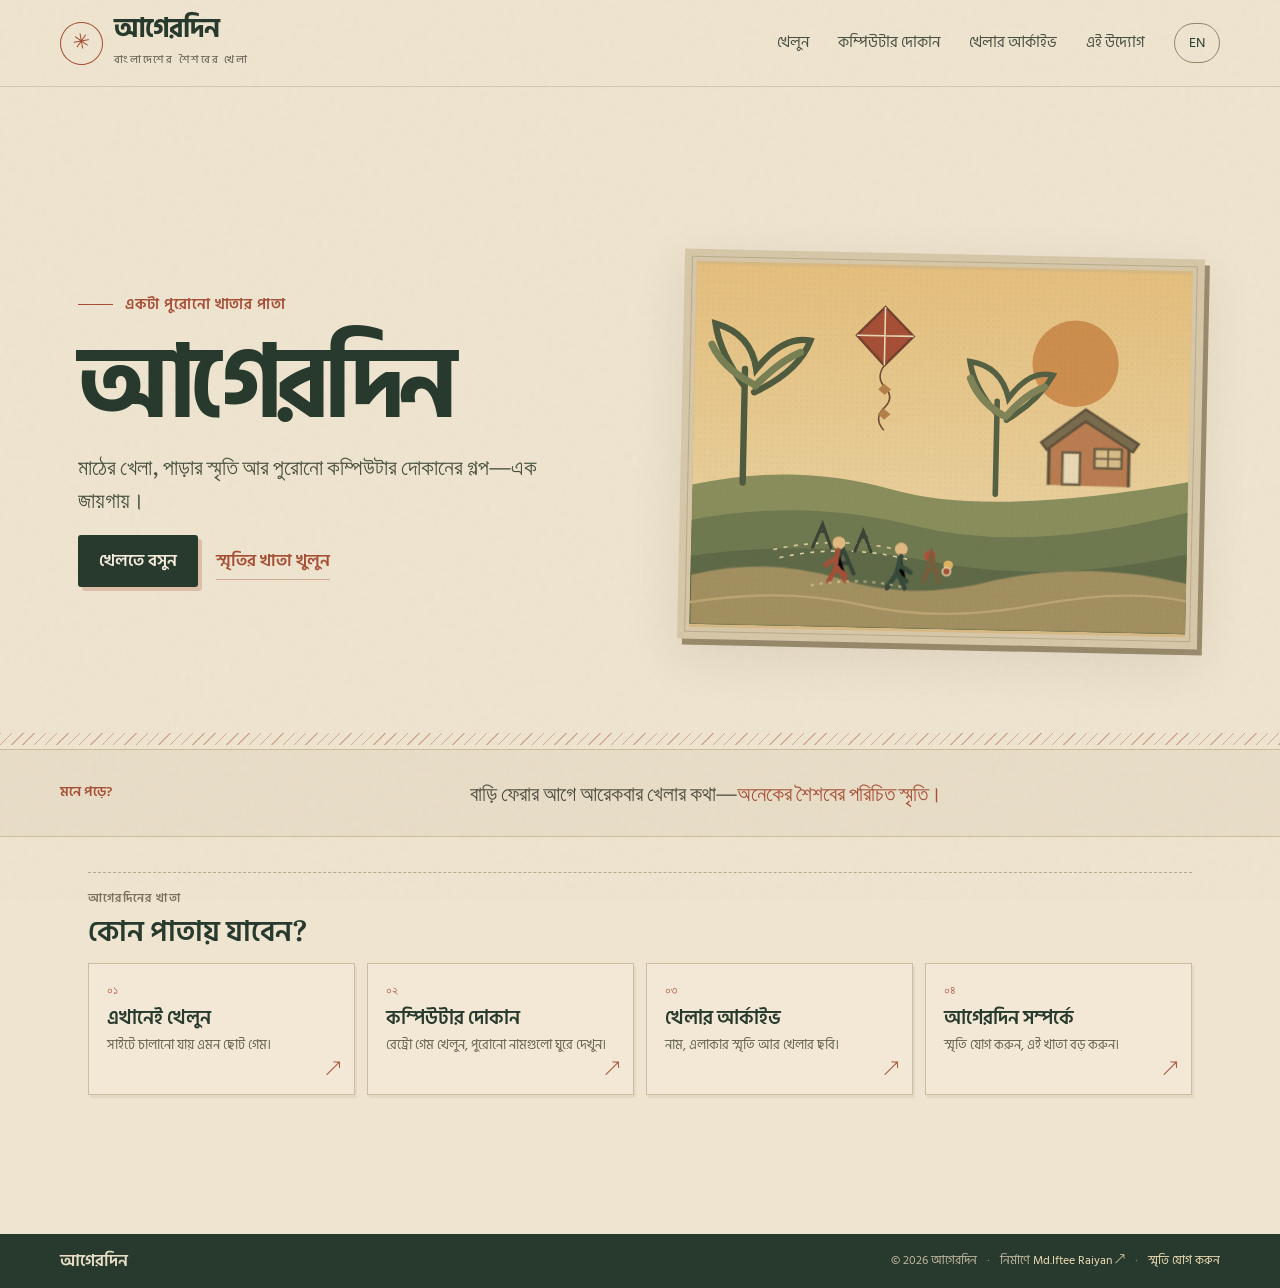
==== commit df6a09b3: "Revert "verification" This reverts commit f972dda46db04eaf1307302e42a5a4d600d9593e." ====
--- a/index.html
+++ b/index.html
@@ -2,10 +2,15 @@
 <html lang="bn">
 <head>
   <meta charset="utf-8">
-  <meta name="viewport" content="width=device-width,initial-scale=1">
-  <meta name="google-site-verification" content="2A9GBDVUBb4EHR1uPaEhCVuAMNRIhvDUQdlgH9Vo6JY">
+  <meta name="viewport" content="width=device-width,initial-scale=1,viewport-fit=cover">
   <meta name="theme-color" content="#eee4cf">
-  <meta name="description" content="আগেরদিন — বাংলাদেশের শৈশবের খেলা, মাঠের বিকেল আর ছোট ছোট স্মৃতির ঠিকানা।">
+  <meta name="description" id="pageDescription" content="আগেরদিন — বাংলাদেশের শৈশবের খেলা, মাঠের বিকেল আর ছোট ছোট স্মৃতির ঠিকানা।">
+  <meta property="og:type" content="website">
+  <meta property="og:site_name" content="আগেরদিন | Agerdin">
+  <meta property="og:title" content="আগেরদিন — Agerdin">
+  <meta property="og:description" content="বাংলাদেশের শৈশবের খেলা, মাঠের বিকেল আর ছোট ছোট স্মৃতির ঠিকানা।">
+  <meta name="twitter:card" content="summary">
+  <link rel="icon" type="image/svg+xml" href="/favicon.svg">
   <title>আগেরদিন — Agerdin</title>
   <link rel="preconnect" href="https://fonts.googleapis.com">
   <link rel="preconnect" href="https://fonts.gstatic.com" crossorigin>
@@ -20,14 +25,14 @@
     .hero{position:relative;min-height:565px;padding:62px 0 57px;display:grid;grid-template-columns:1.02fr .98fr;align-items:center;gap:20px}.hero-copy{position:relative;z-index:1;padding:0 0 18px 18px}.eyebrow{display:flex;align-items:center;gap:12px;color:var(--rust);font-weight:600;letter-spacing:.04em;font-size:15px}.eyebrow:before{content:"";height:1px;width:35px;background:var(--rust)}h1{font-size:clamp(58px,8vw,100px);line-height:1.02;letter-spacing:-.065em;margin:18px 0 12px;font-weight:700}.hero-sub{font-family:Literata,serif;font-size:22px;line-height:1.5;color:#46503d;margin:0 0 20px;max-width:470px}.hero-text{max-width:450px;color:#656151;margin:0 0 29px;font-size:17px}.actions{display:flex;align-items:center;gap:18px;flex-wrap:wrap}.primary{background:var(--ink);color:#f5eddc;border:none;padding:12px 21px;border-radius:3px;box-shadow:4px 4px 0 #a64f3640;cursor:pointer;font-weight:600;transition:transform .2s,box-shadow .2s}.primary:hover{transform:translate(-2px,-2px);box-shadow:6px 6px 0 #a64f3640}.text-link{font-weight:600;color:var(--rust);border-bottom:1px solid #a64f3660;padding:4px 0}.scribble{display:none;position:absolute;right:5%;top:6%;width:104px;transform:rotate(10deg);color:#a64f36;font-size:12px;line-height:1.3;text-align:center}.scribble:after{content:"↙";display:block;font-size:34px;line-height:1;margin-top:1px}
     .scene{position:relative;min-height:420px;display:grid;place-items:center}.scene-frame{width:min(100%,520px);height:390px;position:relative;transform:rotate(1.2deg);background:#d6c7a8;padding:12px;box-shadow:var(--shadow),5px 6px 0 #9e8f70}.scene-frame:before{content:"";position:absolute;inset:7px;border:1px solid #82775955;pointer-events:none}.scene-art{width:100%;height:100%;display:block;background:#d8b984}.scene-caption,.scene-stamp{display:none!important}.scene-caption{position:absolute;bottom:0;right:2%;transform:rotate(-3deg);background:#f6eedc;padding:8px 16px 6px;box-shadow:2px 4px 9px #43392229;font-family:Literata,serif;font-size:14px;color:#645b49}.scene-stamp{position:absolute;left:-3px;bottom:10%;width:77px;height:77px;border:2px dashed #a64f36;border-radius:50%;display:grid;place-items:center;text-align:center;line-height:1.2;color:var(--rust);font-size:13px;transform:rotate(-13deg);background:#eee4cfdd}
     .rule{height:12px;background:repeating-linear-gradient(135deg,#a64f36 0 1px,transparent 1px 8px);opacity:.38;margin:4px 0}.memory-strip{padding:26px 0 28px;border-top:1px solid var(--line);border-bottom:1px solid var(--line);background:#e8ddc7}.memory-inner{display:grid;grid-template-columns:1fr 2fr;gap:35px;align-items:center}.memory-kicker{font-size:14px;color:var(--rust);font-weight:600}.memory-quote{font-family:Literata,serif;font-size:21px;line-height:1.5;margin:0;color:#4a4a3c}.memory-quote span{color:var(--rust)}
-    section{padding:77px 0}.section-head{display:flex;justify-content:space-between;align-items:end;gap:25px;margin-bottom:26px}.section-kicker{color:var(--rust);font-size:14px;font-weight:600;margin:0 0 6px}.section-title{font-size:clamp(31px,4vw,46px);line-height:1.2;margin:0;letter-spacing:-.045em}.section-note{color:var(--muted);max-width:410px;margin:0 0 3px;font-size:15px}.archive{background:#f1e8d7}.search-row{display:flex;align-items:center;gap:13px;margin:25px 0 21px}.search-box{flex:1;position:relative}.search-box:before{content:"⌕";position:absolute;left:16px;top:7px;font-size:26px;color:#79735f}.search-box input{width:100%;height:51px;border:1px solid #b9aa8c;background:#f7f0e2;padding:0 16px 0 48px;outline:none;color:var(--ink);border-radius:2px}.search-box input:focus{border-color:var(--rust);box-shadow:0 0 0 2px #a64f3620}.filters{display:flex;flex-wrap:wrap;gap:8px;overflow:visible;padding:2px 0 10px}.filter{white-space:nowrap;border:1px solid #b7a98e;background:transparent;color:#5c5a4d;padding:7px 13px;border-radius:20px;cursor:pointer;font-size:14px}.filter.active,.filter:hover{background:var(--ink);border-color:var(--ink);color:#f6eddc}.game-grid{display:grid;grid-template-columns:repeat(3,1fr);gap:17px}.game-card{position:relative;background:#f7f0e2;border:1px solid #d4c6a8;min-height:211px;padding:21px 21px 18px;box-shadow:2px 4px 0 #80725119;transition:transform .22s,box-shadow .22s;display:flex;flex-direction:column}.game-card:hover{transform:translateY(-4px) rotate(-.3deg);box-shadow:var(--shadow)}.game-card[hidden]{display:none!important}.game-top{display:flex;justify-content:space-between;align-items:start}.game-icon{width:51px;height:51px;background:#e4d4b6;color:var(--rust);border-radius:50%;display:grid;place-items:center;font-size:24px}.game-card h3{font-size:23px;line-height:1.22;margin:14px 0 3px}.game-card .en{font-family:Literata,serif;font-size:13px;color:#7d735e}.game-card p{font-size:14px;color:#666251;margin:9px 0 14px;line-height:1.5}.card-foot{border-top:1px dashed #c7b99b;margin-top:auto;padding-top:10px;display:flex;justify-content:space-between;align-items:center;font-size:12px;color:#756d5a}.badge{color:var(--rust);font-weight:600}.empty{grid-column:1/-1;text-align:center;padding:35px;color:var(--muted);display:none}.catalog-count{font-size:13px;color:var(--muted);margin:5px 0 13px}.archive-more-wrap{text-align:center;margin:24px 0 8px}.archive-more-wrap button{font-size:15px}#loadMore[hidden]{display:none!important}.source-note{font-size:13px;color:var(--muted);border-top:1px dashed var(--line);padding-top:18px;margin-top:25px}.source-note a,.dialog-sources a{color:var(--rust);text-decoration:underline;text-underline-offset:2px}.source-details summary{cursor:pointer;color:var(--rust);font-weight:600}.source-note-copy{padding-top:8px;line-height:1.75}.source-note-copy p{margin:0 0 7px}.source-links{display:flex;flex-wrap:wrap;gap:4px 12px}.dialog-sources{font-size:13px;line-height:1.8;margin:14px 0}
-    .play-section{background:#e8ddc7}.play-sports-photos{max-width:none;width:100%;margin:0 0 26px}.play-sports-photos .field-photo-intro{margin:0 0 12px;border-top:1px dashed #b9aa8c;padding-top:15px}.play-sports-photos .memory-photos{grid-template-columns:repeat(2,minmax(0,1fr));margin:0;gap:20px}.play-sports-photos .memory-photo figcaption{align-items:flex-start}.play-sports-photos .memory-photo figcaption small{font-size:10px}.play-grid{display:grid;gap:30px}.play-group{display:grid;gap:14px}.play-group-head{border-bottom:1px dashed #b9a987;padding:0 0 12px}.play-group-head h3{font:600 24px/1.2 Literata,"Hind Siliguri",serif;margin:0;color:var(--ink)}.play-group-head p{margin:5px 0 0;color:#686451;font-size:14px}.play-group-cards{display:grid;grid-template-columns:repeat(2,minmax(0,1fr));gap:20px}.play-card h4{font-size:25px;line-height:1.2;margin:15px 0 0}.play-card{background:#f7f0e2;border:1px solid #cbbd9f;padding:25px;box-shadow:3px 5px 0 #80725119;position:relative}.play-card:before{content:"";position:absolute;inset:8px;border:1px dashed #d2c3a3;pointer-events:none}.play-card>*{position:relative}.play-card h3{font-size:27px;line-height:1.2;margin:15px 0 0}.play-card .en{font:13px Literata,serif;color:#7d735e}.play-card p{color:#686451;min-height:48px;font-size:15px}.play-card .primary{margin-top:7px}.play-note{text-align:center;font-size:14px;color:var(--muted);margin:23px 0 0}.play-note a{color:var(--rust);text-decoration:underline;text-underline-offset:3px}.play-start:focus-visible,.play-option:focus-visible,.kata-cell:focus-visible,.hand-choice:focus-visible{outline:3px solid var(--rust);outline-offset:3px}.mini-board{display:grid;gap:5px;margin:16px auto;max-width:370px}.mini-board button{min-height:44px;border:1px solid #b8a986;background:#eee4cf;color:var(--ink);cursor:pointer;font:600 16px Literata,serif}.mini-board button:disabled{cursor:default;opacity:.65}.paper-board{grid-template-columns:repeat(5,1fr)}.paper-board button{min-height:44px;padding:0}.paper-board .ball{background:#a24f37;color:#fff}.pen-table,.ludo-track{padding:14px;background:#e7d8bb;border:1px solid #b8a986;text-align:center;margin:14px 0}.pen-track{display:flex;justify-content:space-between;align-items:center;gap:4px;font-size:22px;letter-spacing:3px}.pen-ledger{display:grid;gap:8px;margin:13px 0}.pen-meter{display:grid;grid-template-columns:100px 1fr 38px;align-items:center;gap:8px;text-align:left;font-size:13px}.pen-meter progress{width:100%;height:13px;accent-color:var(--rust)}.pen-meter strong{text-align:right;color:var(--rust)}.ludo-pieces{display:grid;grid-template-columns:repeat(2,1fr);gap:8px;margin:12px 0}.ludo-pieces div{background:#eee4cf;border:1px solid #cbbb98;padding:8px;text-align:center}.stone-row{display:flex;justify-content:center;gap:9px;margin:16px}.stone-row span{font-size:23px;color:#795d3b}
+    section{padding:77px 0}.section-head{display:flex;justify-content:space-between;align-items:end;gap:25px;margin-bottom:26px}.section-kicker{color:var(--rust);font-size:14px;font-weight:600;margin:0 0 6px}.section-title{font-size:clamp(31px,4vw,46px);line-height:1.2;margin:0;letter-spacing:-.045em}.section-note{color:var(--muted);max-width:410px;margin:0 0 3px;font-size:15px}.archive{background:#f1e8d7}.archive-purpose{display:grid;grid-template-columns:minmax(0,1.7fr) minmax(290px,1fr);gap:18px;align-items:center;padding:15px 18px;margin:0 0 21px;background:#e8ddc7;border:1px solid #cbbd9f;box-shadow:2px 3px 0 #80725112}.archive-purpose-copy strong{font-size:18px;color:var(--rust)}.archive-purpose-copy p{margin:4px 0 6px;font-size:14px;color:#625e50;line-height:1.5}.archive-purpose-copy button{padding:0;font-size:13px}.archive-stats{display:grid;grid-template-columns:repeat(3,minmax(0,1fr));gap:7px}.archive-stat{padding:7px 6px;border:1px solid #c5b694;background:#f7f0e2;color:#5e5a4b;font-size:11px;line-height:1.25;text-align:center;border-radius:3px}.archive-stat strong{display:block;color:var(--rust);font-size:15px;margin:0 0 2px}.game-top{display:flex;justify-content:flex-end;align-items:start}.search-row{display:flex;align-items:center;gap:13px;margin:25px 0 21px}.search-box{flex:1;position:relative}.search-box:before{content:"⌕";position:absolute;left:16px;top:7px;font-size:26px;color:#79735f}.search-box input{width:100%;height:51px;border:1px solid #b9aa8c;background:#f7f0e2;padding:0 16px 0 48px;outline:none;color:var(--ink);border-radius:2px}.search-box input:focus{border-color:var(--rust);box-shadow:0 0 0 2px #a64f3620}.filters{display:flex;flex-wrap:wrap;gap:8px;overflow:visible;padding:2px 0 10px}.filter{white-space:nowrap;border:1px solid #b7a98e;background:transparent;color:#5c5a4d;padding:7px 13px;border-radius:20px;cursor:pointer;font-size:14px}.filter.active,.filter:hover{background:var(--ink);border-color:var(--ink);color:#f6eddc}.game-grid{display:grid;grid-template-columns:repeat(3,1fr);gap:17px}.game-card{position:relative;background:#f7f0e2;border:1px solid #d4c6a8;min-height:211px;padding:21px 21px 18px;box-shadow:2px 4px 0 #80725119;transition:transform .22s,box-shadow .22s;display:flex;flex-direction:column}.game-card:hover{transform:translateY(-4px) rotate(-.3deg);box-shadow:var(--shadow)}.game-card[hidden]{display:none!important}.game-top{display:flex;justify-content:space-between;align-items:start}.game-icon{width:51px;height:51px;background:#e4d4b6;color:var(--rust);border-radius:50%;display:grid;place-items:center;font-size:24px}.game-card h3{font-size:23px;line-height:1.22;margin:14px 0 3px}.game-card .en{font-family:Literata,serif;font-size:13px;color:#7d735e}.game-card p{font-size:14px;color:#666251;margin:9px 0 14px;line-height:1.5}.card-foot{border-top:1px dashed #c7b99b;margin-top:auto;padding-top:10px;display:flex;justify-content:space-between;align-items:center;font-size:12px;color:#756d5a}.badge{color:var(--rust);font-weight:600}.empty{grid-column:1/-1;text-align:center;padding:35px;color:var(--muted);display:none}.catalog-count{font-size:13px;color:var(--muted);margin:5px 0 13px}.archive-more-wrap{text-align:center;margin:24px 0 8px}.archive-more-wrap button{font-size:15px}#loadMore[hidden]{display:none!important}.source-note{font-size:13px;color:var(--muted);border-top:1px dashed var(--line);padding-top:18px;margin-top:25px}.source-note a,.dialog-sources a{color:var(--rust);text-decoration:underline;text-underline-offset:2px}.source-details summary{cursor:pointer;color:var(--rust);font-weight:600}.source-note-copy{padding-top:8px;line-height:1.75}.source-note-copy p{margin:0 0 7px}.source-links{display:flex;flex-wrap:wrap;gap:4px 12px}.dialog-sources{font-size:13px;line-height:1.8;margin:14px 0}
+    .play-section{background:#e8ddc7}.play-sports-photos{max-width:none;width:100%;margin:0 0 26px}.play-sports-photos .field-photo-intro{margin:0 0 12px;border-top:1px dashed #b9aa8c;padding-top:15px}.play-sports-photos .memory-photos{grid-template-columns:repeat(3,minmax(0,1fr));margin:0;gap:20px}.play-sports-photos .memory-photo figcaption{align-items:flex-start}.play-sports-photos .memory-photo figcaption small{font-size:10px}.play-grid{display:grid;gap:30px}.play-group{display:grid;gap:14px}.play-group-head{border-bottom:1px dashed #b9a987;padding:0 0 12px}.play-group-head h3{font:600 24px/1.2 Literata,"Hind Siliguri",serif;margin:0;color:var(--ink)}.play-group-head p{margin:5px 0 0;color:#686451;font-size:14px}.play-group-cards{display:grid;grid-template-columns:repeat(2,minmax(0,1fr));gap:20px}.play-card h4{font-size:25px;line-height:1.2;margin:15px 0 0}.play-card{background:#f7f0e2;border:1px solid #cbbd9f;padding:25px;box-shadow:3px 5px 0 #80725119;position:relative}.play-card:before{content:"";position:absolute;inset:8px;border:1px dashed #d2c3a3;pointer-events:none}.play-card>*{position:relative}.play-card h3{font-size:27px;line-height:1.2;margin:15px 0 0}.play-card .en{font:13px Literata,serif;color:#7d735e}.play-card p{color:#686451;min-height:48px;font-size:15px}.play-card .primary{margin-top:7px}.play-note{text-align:center;font-size:14px;color:var(--muted);margin:23px 0 0}.play-note a{color:var(--rust);text-decoration:underline;text-underline-offset:3px}.play-start:focus-visible,.play-option:focus-visible,.kata-cell:focus-visible,.hand-choice:focus-visible{outline:3px solid var(--rust);outline-offset:3px}.mini-board{display:grid;gap:5px;margin:16px auto;max-width:370px}.mini-board button{min-height:44px;border:1px solid #b8a986;background:#eee4cf;color:var(--ink);cursor:pointer;font:600 16px Literata,serif}.mini-board button:disabled{cursor:default;opacity:.65}.paper-board{grid-template-columns:repeat(5,1fr)}.paper-board button{min-height:44px;padding:0}.paper-board .ball{background:#a24f37;color:#fff}.pen-table,.ludo-track{padding:14px;background:#e7d8bb;border:1px solid #b8a986;text-align:center;margin:14px 0}.pen-track{display:flex;justify-content:space-between;align-items:center;gap:4px;font-size:22px;letter-spacing:3px}.pen-ledger{display:grid;gap:8px;margin:13px 0}.pen-meter{display:grid;grid-template-columns:100px 1fr 38px;align-items:center;gap:8px;text-align:left;font-size:13px}.pen-meter progress{width:100%;height:13px;accent-color:var(--rust)}.pen-meter strong{text-align:right;color:var(--rust)}.ludo-pieces{display:grid;grid-template-columns:repeat(2,1fr);gap:8px;margin:12px 0}.ludo-pieces div{background:#eee4cf;border:1px solid #cbbb98;padding:8px;text-align:center}.stone-row{display:flex;justify-content:center;gap:9px;margin:16px}.stone-row span{font-size:23px;color:#795d3b}
     .how{background:#dfe0c9}.how-grid{display:grid;grid-template-columns:repeat(3,1fr);gap:26px;margin-top:35px}.how-step{border-top:1px solid #899077;padding:17px 12px 0 0}.step-no{font-family:Literata,serif;color:var(--rust);font-size:14px}.how-step h3{font-size:22px;margin:8px 0}.how-step p{margin:0;color:#59614f;font-size:15px}.memory-cta{padding:0 0 76px;background:#dfe0c9}.cta-paper{background:#f2e8d5;border:1px solid #cbbd9d;padding:35px 42px;display:flex;justify-content:space-between;align-items:center;gap:30px;box-shadow:5px 6px 0 #64705024;position:relative}.cta-paper:before{content:"";position:absolute;inset:9px;border:1px dashed #b5a889;pointer-events:none}.cta-paper h2{font-size:32px;margin:0 0 4px}.cta-paper p{color:#686451;margin:0;max-width:520px}.cta-paper .primary{position:relative;z-index:1;flex:none}
-    footer{background:#283a2e;color:#e8ddc5;padding:30px 0 25px}.footer-inner{display:flex;justify-content:space-between;gap:20px;align-items:center}.foot-brand{font-size:23px;font-weight:600}.foot-note{color:#c0b79f;font-size:13px;margin:2px 0 0}.foot-right{font-size:13px;color:#c0b79f;text-align:right}
+    footer{background:#283a2e;color:#e8ddc5;padding:13px 0}.footer-inner{display:flex;justify-content:space-between;gap:8px 16px;align-items:center}.foot-brand{font-size:17px;font-weight:600;color:inherit;text-decoration:none;white-space:nowrap}.footer-meta{display:flex;align-items:center;justify-content:flex-end;flex-wrap:wrap;gap:4px 10px;color:#c0b79f;font-size:12px;line-height:1.5}.footer-meta a{color:#f0dfb7;text-underline-offset:3px}.footer a:focus-visible{outline:2px solid #f0dfb7;outline-offset:3px}
     dialog{border:1px solid #baaa8a;background:#f7f0e2;color:var(--ink);width:min(520px,calc(100% - 30px));padding:30px;box-shadow:0 22px 90px #1c251c55}dialog::backdrop{background:#1c251c99}.dialog-head{display:flex;justify-content:space-between;align-items:start}.close{border:0;background:none;font-size:25px;cursor:pointer;color:var(--ink)}dialog h2{font-size:32px;margin:12px 0 0}dialog p{color:#625e50}.dialog-tip{border-top:1px dashed #c5b899;padding-top:14px;font-size:14px;color:var(--rust)}.memory-form{display:grid;gap:13px;margin-top:14px}.memory-form label{font-size:14px;font-weight:600}.memory-form input,.memory-form textarea{width:100%;display:block;margin-top:4px;padding:10px 12px;background:#fffaf0;border:1px solid #c6b99c;color:var(--ink);outline:none}.memory-form textarea{min-height:110px;resize:vertical}.form-note,.form-status{font-size:13px;color:#726d5d}.form-status{color:var(--rust);font-weight:600}.saved-memories{display:grid;gap:8px;max-height:180px;overflow:auto}.saved-memory{padding:9px 11px;background:#eee4cf;border-left:2px solid var(--rust);font-size:13px}.saved-memory strong,.saved-memory span{display:block}.saved-memory span{color:#726d5d}.saved-empty{font-size:13px;color:#726d5d}
-    #playDialog{width:min(560px,calc(100% - 30px))}.play-instructions{font-size:14px;margin:8px 0 16px}.play-status{min-height:28px;margin:12px 0;color:var(--rust);font-weight:600}.play-options{display:flex;gap:10px;flex-wrap:wrap}.play-option,.hand-choice{border:1px solid #aa9b7e;background:#eee4cf;color:var(--ink);padding:9px 14px;cursor:pointer;border-radius:3px}.play-option:hover,.hand-choice:hover{background:#e2d3b4}.kata-board{display:grid;grid-template-columns:repeat(3,minmax(62px,86px));gap:7px;justify-content:center;margin:20px auto}.kata-cell{height:76px;border:1px solid #b8a986;background:#eee4cf;color:var(--ink);font:600 34px Literata,serif;cursor:pointer}.kata-cell:disabled{cursor:default}.kata-cell:not(:disabled):hover{background:#e2d3b4}.hand-score{display:grid;grid-template-columns:1fr 1fr;gap:8px;margin:17px 0}.hand-score div{background:#eee4cf;border:1px solid #cbbb98;padding:10px 12px;font-size:13px}.hand-score strong{display:block;font:600 23px Literata,serif;color:var(--rust)}.hand-choices{display:grid;grid-template-columns:repeat(6,1fr);gap:7px}.hand-choice{padding:8px 0;font:600 18px Literata,serif}.restart-button{border:0;background:none;color:var(--rust);text-decoration:underline;text-underline-offset:3px;padding:5px 0;cursor:pointer;font-weight:600}.result-backdrop{position:fixed;inset:0;z-index:20;display:grid;place-items:center;padding:18px;background:#1c251cbb;animation:result-shade .22s ease-out both}.result-card{position:relative;width:min(360px,100%);padding:28px 27px 24px;background:linear-gradient(135deg,#f8f1e3,#eee3cc);border:1px solid #ad9c79;box-shadow:0 18px 48px #171d1870,6px 7px 0 #a64f3640;text-align:center;animation:result-paper .38s cubic-bezier(.2,.75,.25,1.1) both}.result-card:before{content:"";position:absolute;inset:8px;border:1px dashed #b8a986;pointer-events:none}.result-mark{position:relative;display:grid;place-items:center;width:65px;height:65px;margin:0 auto 12px;border:2px dashed var(--rust);border-radius:50%;background:#e7d8bb;color:var(--rust);font:600 17px Literata,serif;transform:rotate(-8deg);animation:result-seal .55s .12s ease-out both}.result-win .result-mark{border-color:#8c713d;color:#775b2f}.result-draw .result-mark{border-color:#52604d;color:#52604d}.result-card .eyebrow{justify-content:center;font-size:13px}.result-card .eyebrow:before{width:20px}.result-card h3{position:relative;margin:7px 0 5px;font:600 28px/1.2 Literata,"Hind Siliguri",serif;color:var(--ink)}.result-card p{position:relative;margin:0 auto 18px;max-width:280px;color:#625e50;font-size:15px;line-height:1.5}.result-actions{position:relative;display:grid;gap:8px}.result-actions button{width:100%}.result-continue{border:1px solid #b7a98e;background:transparent;color:var(--ink);padding:9px 12px;cursor:pointer}.result-backdrop button:focus-visible{outline:3px solid var(--rust);outline-offset:3px}@keyframes result-shade{from{opacity:0}to{opacity:1}}@keyframes result-paper{from{opacity:0;transform:translateY(14px) rotate(-1.5deg) scale(.96)}to{opacity:1;transform:translateY(0) rotate(0) scale(1)}}@keyframes result-seal{0%{opacity:0;transform:translateY(-10px) rotate(-18deg) scale(.78)}70%{transform:translateY(2px) rotate(-5deg) scale(1.08)}100%{opacity:1;transform:translateY(0) rotate(-8deg) scale(1)}}@media(max-width:420px){.result-card{padding:24px 18px}.result-card h3{font-size:24px}}@media(prefers-reduced-motion:reduce){.result-backdrop,.result-card,.result-mark{animation:none!important}}
-    .play-content{position:relative}.play-content.round-started>.play-instructions,.play-content.round-started>.play-status,.play-content.round-started>.mini-board,.play-content.round-started>.kata-board,.play-content.round-started>.pen-table,.play-content.round-started>.pen-scene,.play-content.round-started>.ludo-track,.play-content.round-started>.ludo-board,.play-content.round-started>.stone-row,.play-content.round-started>.hand-score,.play-content.round-started>.hand-choices,.play-content.round-started>.cricket-ground,.play-content.round-started>.play-options{animation:play-arrive .42s cubic-bezier(.2,.75,.25,1) both}
-    .play-content.round-started>.play-status{animation-delay:.04s}.play-content.round-started>.mini-board,.play-content.round-started>.kata-board,.play-content.round-started>.pen-scene,.play-content.round-started>.ludo-board,.play-content.round-started>.stone-row,.play-content.round-started>.cricket-ground{animation-delay:.09s}.play-content.round-started>.play-options{animation-delay:.14s}
+    #playDialog{width:min(560px,calc(100% - 30px))}.play-instructions{font-size:14px;margin:8px 0 16px}.play-status{min-height:28px;margin:12px 0;color:var(--rust);font-weight:600}.play-options{display:flex;gap:10px;flex-wrap:wrap}.play-option,.hand-choice{border:1px solid #aa9b7e;background:#eee4cf;color:var(--ink);padding:9px 14px;cursor:pointer;border-radius:3px}.play-option:hover,.hand-choice:hover{background:#e2d3b4}.kata-board{display:grid;grid-template-columns:repeat(3,minmax(62px,86px));gap:7px;justify-content:center;margin:20px auto}.kata-cell{height:76px;border:1px solid #b8a986;background:#eee4cf;color:var(--ink);font:600 34px Literata,serif;cursor:pointer}.kata-cell:disabled{cursor:default}.kata-cell:not(:disabled):hover{background:#e2d3b4}.hand-score{display:grid;grid-template-columns:1fr 1fr;gap:8px;margin:17px 0}.hand-score div{background:#eee4cf;border:1px solid #cbbb98;padding:10px 12px;font-size:13px}.hand-score strong{display:block;font:600 23px Literata,serif;color:var(--rust)}.hand-choices{display:grid;grid-template-columns:repeat(6,1fr);gap:7px}.hand-choice{padding:8px 0;font:600 18px Literata,serif}.restart-button{border:0;background:none;color:var(--rust);text-decoration:underline;text-underline-offset:3px;padding:5px 0;cursor:pointer;font-weight:600}.result-backdrop{position:fixed;inset:0;z-index:20;display:grid;place-items:center;overflow-y:auto;padding:18px;background:#1c251cbb;animation:result-shade .22s ease-out both}.result-card{position:relative;width:min(360px,100%);padding:28px 27px 24px;background:linear-gradient(135deg,#f8f1e3,#eee3cc);border:1px solid #ad9c79;box-shadow:0 18px 48px #171d1870,6px 7px 0 #a64f3640;text-align:center;animation:result-paper .38s cubic-bezier(.2,.75,.25,1.1) both}.result-card:before{content:"";position:absolute;inset:8px;border:1px dashed #b8a986;pointer-events:none}.result-mark{position:relative;display:grid;place-items:center;width:65px;height:65px;margin:0 auto 12px;border:2px dashed var(--rust);border-radius:50%;background:#e7d8bb;color:var(--rust);font:600 17px Literata,serif;transform:rotate(-8deg);animation:result-seal .55s .12s ease-out both}.result-win .result-mark{border-color:#8c713d;color:#775b2f}.result-draw .result-mark{border-color:#52604d;color:#52604d}.result-card .eyebrow{justify-content:center;font-size:13px}.result-card .eyebrow:before{width:20px}.result-card h3{position:relative;margin:7px 0 5px;font:600 28px/1.2 Literata,"Hind Siliguri",serif;color:var(--ink)}.result-card p{position:relative;margin:0 auto 18px;max-width:280px;color:#625e50;font-size:15px;line-height:1.5}.result-actions{position:relative;display:grid;gap:8px}.result-actions button{width:100%}.result-continue{border:1px solid #b7a98e;background:transparent;color:var(--ink);padding:9px 12px;cursor:pointer}.result-backdrop button:focus-visible{outline:3px solid var(--rust);outline-offset:3px}.result-scene{width:min(100%,284px);margin:0 auto 10px;overflow:hidden;border:1px solid #c8b993;background:#e8ddc7;box-shadow:inset 0 0 0 4px #f5eddb;animation:result-scene-reveal .42s .08s ease-out both}.result-scene svg{display:block;width:100%;height:auto;aspect-ratio:2/1}.result-scene-caption{position:relative;display:block;margin:-4px auto 15px;color:#806344;font:600 12px Literata,"Hind Siliguri",serif;letter-spacing:.02em}.result-scene .glint{animation:scene-glint 1.6s .4s ease-in-out infinite alternate}@keyframes result-scene-reveal{from{opacity:0;transform:translateY(7px)}to{opacity:1;transform:translateY(0)}}@keyframes scene-glint{from{opacity:.45}to{opacity:1}}@keyframes result-shade{from{opacity:0}to{opacity:1}}@keyframes result-paper{from{opacity:0;transform:translateY(14px) rotate(-1.5deg) scale(.96)}to{opacity:1;transform:translateY(0) rotate(0) scale(1)}}@keyframes result-seal{0%{opacity:0;transform:translateY(-10px) rotate(-18deg) scale(.78)}70%{transform:translateY(2px) rotate(-5deg) scale(1.08)}100%{opacity:1;transform:translateY(0) rotate(-8deg) scale(1)}}@media(max-width:420px){.result-card{padding:24px 18px}.result-card h3{font-size:24px}}@media(prefers-reduced-motion:reduce){.result-backdrop,.result-card,.result-mark{animation:none!important}}
+    .play-content{position:relative}.play-content.round-started>.play-instructions,.play-content.round-started>.play-status,.play-content.round-started>.mini-board,.play-content.round-started>.kata-board,.play-content.round-started>.pen-table,.play-content.round-started>.pen-scene,.play-content.round-started>.ludo-track,.play-content.round-started>.ludo-board,.play-content.round-started>.stone-row,.play-content.round-started>.hand-score,.play-content.round-started>.hand-choices,.play-content.round-started>.play-options{animation:play-arrive .42s cubic-bezier(.2,.75,.25,1) both}
+    .play-content.round-started>.play-status{animation-delay:.04s}.play-content.round-started>.mini-board,.play-content.round-started>.kata-board,.play-content.round-started>.pen-scene,.play-content.round-started>.ludo-board,.play-content.round-started>.stone-row{animation-delay:.09s}.play-content.round-started>.play-options{animation-delay:.14s}
     @keyframes play-arrive{from{opacity:.25;transform:translateY(8px) scale(.985)}to{opacity:1;transform:translateY(0) scale(1)}}.play-content.round-started>.play-status{animation:status-arrive .26s ease-out both}@keyframes status-arrive{from{opacity:.25;transform:translateX(-5px)}to{opacity:1;transform:translateX(0)}}
     .play-intro{position:absolute;inset:-2px;z-index:5;display:grid;place-items:center;padding:18px;background:#273a2dcc;animation:result-shade .2s ease-out both}.play-intro-card{position:relative;width:min(390px,100%);padding:30px 27px 24px;text-align:center;background:linear-gradient(135deg,#f8f1e3,#eee3cc);border:1px solid #ad9c79;box-shadow:0 16px 42px #171d1860,5px 6px 0 #a64f363b;animation:intro-paper .4s cubic-bezier(.2,.75,.25,1.1) both}.play-intro-card:before{content:"";position:absolute;inset:8px;border:1px dashed #b8a986;pointer-events:none}.play-intro-card>*{position:relative}.play-intro-mark{display:grid;place-items:center;width:60px;height:60px;margin:0 auto 10px;border:2px dashed var(--rust);border-radius:50%;background:#e7d8bb;color:var(--rust);font:600 22px Literata,serif;transform:rotate(-7deg)}.play-intro-card .eyebrow{justify-content:center;font-size:13px}.play-intro-card h3{margin:7px 0 4px;font:600 27px/1.2 Literata,"Hind Siliguri",serif}.play-intro-card p{margin:0 auto 18px;color:#625e50;font-size:15px;line-height:1.5;max-width:300px}.play-intro-card button{width:100%}@keyframes intro-paper{from{opacity:0;transform:translateY(16px) rotate(-1deg) scale(.96)}to{opacity:1;transform:translateY(0) rotate(0) scale(1)}}
     .kata-cell{position:relative;overflow:hidden}.kata-mark{display:inline-block;animation:ink-mark .24s cubic-bezier(.2,.8,.3,1.4) both}.kata-cell.kata-won{background:#dfd4b5;color:#8b4c32;animation:winning-cell .48s ease-in-out infinite alternate}@keyframes ink-mark{from{opacity:0;transform:scale(1.7) rotate(-12deg)}to{opacity:1;transform:scale(1) rotate(0)}}@keyframes winning-cell{to{transform:scale(1.07);box-shadow:0 0 0 3px #c48b3f55}}
@@ -35,16 +40,15 @@
     .stone-row{min-height:42px;align-items:center}.stone{display:inline-block;margin:0 3px;color:#795d3b;font-size:24px;filter:drop-shadow(1px 2px 1px #58483144);animation:stone-land .32s cubic-bezier(.2,.8,.3,1.3) both}.stone.airborne{animation:stone-toss .6s ease-in-out infinite alternate}@keyframes stone-land{from{opacity:0;transform:translateY(-18px) rotate(-30deg)}to{opacity:1;transform:translateY(0) rotate(0)}}@keyframes stone-toss{to{transform:translateY(-19px) rotate(28deg)}}
     .hand-reveal{display:flex;justify-content:center;align-items:center;gap:16px;margin:12px auto;padding:12px;background:#e7d8bb;border:1px dashed #b8a986}.hand-palm{min-width:82px;padding:8px 12px;background:#f7f0e2;border:1px solid #cbbb98;border-radius:40px 40px 30px 30px;text-align:center;color:var(--rust);font:600 25px Literata,serif;animation:hand-show .3s ease-out both}.hand-palm small{display:block;color:var(--muted);font:12px "Hind Siliguri",sans-serif}@keyframes hand-show{from{transform:translateY(10px) rotate(-7deg);opacity:0}to{transform:translateY(0) rotate(0);opacity:1}}
     .opponent-badge{display:flex;align-items:center;gap:10px;margin:10px 0 14px;padding:9px 12px;background:#e9ddc4;border:1px dashed #b9a985;color:#4f4d40;animation:opponent-arrive .34s ease-out both}.opponent-seal{display:grid;place-items:center;flex:none;width:35px;height:35px;border:1px solid #a64f36;border-radius:50%;background:#f7f0e2;color:#a64f36;font:600 17px Literata,serif}.opponent-badge strong,.opponent-badge small{display:block;line-height:1.35}.opponent-badge strong{font-size:14px}.opponent-badge small{color:#726d5d;font-size:12px}.opponent-empty{display:none}@keyframes opponent-arrive{from{opacity:0;transform:translateY(-5px)}to{opacity:1;transform:translateY(0)}}
-    .cricket-ground{position:relative;height:100px;margin:12px 0;background:linear-gradient(#d9cfaa 0 55%,#8e9b6b 55%);border:1px solid #b8a986;overflow:hidden}.cricket-ground:before{content:"";position:absolute;left:50%;top:54px;height:37px;border-left:2px dashed #f7f0e2}.cricket-batter{position:absolute;left:27%;bottom:8px;font-size:30px;filter:drop-shadow(1px 2px 1px #273a2d55);animation:batter-stance 1.5s ease-in-out infinite alternate}.cricket-ball{position:absolute;left:69%;top:28px;width:13px;height:13px;border-radius:50%;background:#a64f36;box-shadow:0 0 0 3px #f7f0e277;animation:ball-delivery .72s ease-in-out infinite alternate}.cricket-wicket{position:absolute;right:24%;bottom:10px;color:#f7f0e2;font-size:24px;letter-spacing:-7px}@keyframes batter-stance{to{transform:rotate(-8deg) translateX(2px)}}@keyframes ball-delivery{to{left:32%;top:62px;transform:scale(.82)}}
     .paper-board button{position:relative;overflow:hidden}.paper-board button:not(:disabled):hover{transform:translateY(-2px)}.paper-board button.ball{animation:football-travel .34s cubic-bezier(.2,.75,.25,1) both}.paper-board button.trail{background:#e2d3b4;color:#a64f36}.paper-board button.ball:after{content:"";position:absolute;inset:8px;border-radius:50%;border:1px dashed #fff9;animation:ball-spin .8s linear infinite}@keyframes football-travel{from{transform:translate(var(--from-x,0%),var(--from-y,0%)) scale(.72) rotate(-80deg);opacity:.6}to{transform:translate(0,0) scale(1) rotate(0);opacity:1}}@keyframes ball-spin{to{transform:rotate(360deg)}}
     .bantumi-board{display:grid;grid-template-columns:76px repeat(6,minmax(38px,1fr)) 76px;grid-template-rows:repeat(2,92px);gap:7px;align-items:stretch;padding:12px;background:#9d8966;border:4px solid #725d3b;border-radius:18px;box-shadow:inset 0 0 0 3px #c7b18a;margin:14px 0;overflow-x:auto}.bantumi-store{grid-column:1;grid-row:1/3;display:flex;flex-direction:column;justify-content:center;align-items:center;text-align:center;padding:6px;background:#d3b66c;border:2px solid #795e33;border-radius:40px;color:#493b28;font-size:12px}.bantumi-store.cpu{grid-column:8;grid-row:1/3;background:#c7a57e}.bantumi-store strong{font:700 24px Literata,serif;margin-top:8px}.bantumi-pit{display:flex;flex-direction:column;justify-content:center;align-items:center;gap:5px;background:#71593b;border:2px solid #d0b37f;border-radius:50%;color:#f8edd5;min-width:0;cursor:pointer;box-shadow:inset 0 4px 8px #332a1f77}.bantumi-pit:disabled{opacity:.72;cursor:default}.bantumi-pit strong{font:700 23px Literata,serif;color:#f2d78b}.bantumi-pit small{font-size:10px}.bantumi-score{display:flex;justify-content:space-between;gap:8px;margin:10px 0}.bantumi-score span{display:flex;gap:8px;align-items:center;background:#eee4cf;border:1px solid #cbbb98;padding:8px 12px}.bantumi-score strong{font:700 20px Literata,serif;color:var(--rust)}@media(max-width:600px){.bantumi-board{grid-template-columns:56px repeat(6,minmax(36px,1fr)) 56px;grid-template-rows:repeat(2,76px);gap:4px;padding:7px}.bantumi-store{font-size:10px}.bantumi-pit small{font-size:8px}.bantumi-pit strong{font-size:19px}}
     .ludo-track{display:flex;align-items:center;justify-content:center;gap:10px}.ludo-die{display:grid;place-items:center;min-width:52px;height:52px;background:#f7f0e2;border:1px solid #b8a986;border-radius:8px;box-shadow:2px 3px 0 #80725144;color:var(--rust);font:32px/1 Literata,serif}.ludo-die.rolling{animation:die-roll .62s ease-in-out}.ludo-board{width:min(100%,500px);margin:12px auto;padding:8px;background:#e7d8bb;border:1px solid #b8a986;border-radius:18px}.ludo-svg{display:block;width:100%;height:auto}.ludo-space{fill:#f7f0e2;stroke:#b8a986;stroke-width:2}.ludo-space.safe{fill:#d8d8b7}.ludo-star{font-size:12px;text-anchor:middle;fill:#7d735e}.ludo-home.red{fill:#d9ae91;stroke:#a64f36;stroke-width:3}.ludo-home.blue{fill:#aab9c8;stroke:#536d8b;stroke-width:3}.ludo-home.green{fill:#b8c19b;stroke:#77834d;stroke-width:3}.ludo-home.yellow{fill:#d5bd91;stroke:#a27642;stroke-width:3}.ludo-center{fill:#d7c28e;stroke:#9f8755;stroke-width:3}.ludo-center-text{font-size:28px;text-anchor:middle;fill:#805d2d}.ludo-token circle{stroke:#f7f0e2;stroke-width:2}.ludo-token text{font:700 9px sans-serif;text-anchor:middle;fill:white}.ludo-player-row{display:grid;grid-template-columns:repeat(2,minmax(0,1fr));gap:8px;margin:12px 0}.ludo-player{display:grid;grid-template-columns:16px 1fr auto;gap:7px;align-items:center;padding:9px;background:#eee4cf;border:1px solid #cbbb98}.ludo-player.turn{outline:2px solid #a64f36}.ludo-swatch{width:14px;height:14px;border-radius:50%;background:var(--token)}.ludo-player small{color:#686451}.ludo-actions{display:flex;flex-wrap:wrap;justify-content:center;gap:7px}.ludo-setup-label{display:block;margin:12px auto 4px;font-size:14px}.ludo-setup{display:block;min-width:220px;margin:0 auto 12px;padding:9px;background:#f7f0e2;border:1px solid #b8a986;color:#342f25}.ludo-cell{min-height:38px;display:grid;place-items:center;background:#e7d8bb;border:1px solid #cbbb98;color:#7a705c;font-size:12px}.ludo-cell.safe{background:#dfe0c9}.ludo-cell .token{display:inline-grid;place-items:center;width:24px;height:24px;margin:0 1px;border-radius:50%;background:#a64f36;color:white;font-size:13px;box-shadow:1px 2px 0 #59452d55;animation:token-hop .28s cubic-bezier(.2,.8,.3,1.3) both}.ludo-cell .token.cpu{background:#52604d}.ludo-pieces{font-size:13px}.ludo-pieces strong{display:block;font:600 18px Literata,serif;color:var(--rust)}@keyframes die-roll{0%{transform:rotate(0) scale(1)}30%{transform:rotate(150deg) scale(1.14)}65%{transform:rotate(330deg) scale(.94)}100%{transform:rotate(360deg) scale(1)}}@keyframes token-hop{from{transform:translateY(-8px) scale(.7)}to{transform:translateY(0) scale(1)}}
-    .hand-choice{transition:transform .12s,box-shadow .12s}.hand-choice:active,.play-option:active{transform:translateY(2px) scale(.97);box-shadow:inset 0 2px 4px #59452d35}.hand-score strong{animation:score-turn .32s ease-out both}@keyframes score-turn{from{transform:translateY(7px) scale(.84);opacity:.35}to{transform:translateY(0) scale(1);opacity:1}}.sum-reveal{padding:5px 9px;background:#f7f0e2;border:1px solid #cbbb98;color:var(--rust);animation:score-turn .3s ease-out both}.play-intro button:focus-visible,.play-content button:focus-visible{outline:3px solid var(--rust);outline-offset:3px}@media(prefers-reduced-motion:reduce){.play-intro,.play-intro-card,.play-content.round-started>* ,.kata-mark,.kata-cell.kata-won,.stone,.pen-marker,.hand-palm,.cricket-batter,.cricket-ball,.paper-board button.ball,.paper-board button.ball:after,.ludo-die,.ludo-cell .token,.hand-score strong{animation:none!important;transition:none!important}}
+    .hand-choice{transition:transform .12s,box-shadow .12s}.hand-choice:active,.play-option:active{transform:translateY(2px) scale(.97);box-shadow:inset 0 2px 4px #59452d35}.hand-score strong{animation:score-turn .32s ease-out both}@keyframes score-turn{from{transform:translateY(7px) scale(.84);opacity:.35}to{transform:translateY(0) scale(1);opacity:1}}.sum-reveal{padding:5px 9px;background:#f7f0e2;border:1px solid #cbbb98;color:var(--rust);animation:score-turn .3s ease-out both}.play-intro button:focus-visible,.play-content button:focus-visible{outline:3px solid var(--rust);outline-offset:3px}@media(prefers-reduced-motion:reduce){.play-intro,.play-intro-card,.play-content.round-started>* ,.kata-mark,.kata-cell.kata-won,.stone,.pen-marker,.hand-palm,.paper-board button.ball,.paper-board button.ball:after,.ludo-die,.ludo-cell .token,.hand-score strong{animation:none!important;transition:none!important}}
     @media(max-width:850px){.navlinks{gap:16px}.hero{grid-template-columns:1fr 1fr;min-height:500px}.scene-frame{height:330px}.scene{min-height:350px}.hero-copy{padding-left:0}.game-grid{grid-template-columns:repeat(2,1fr)}}
 
-    .arcade-shelf-head{grid-column:1/-1;border-top:1px dashed #aa9b77;padding-top:22px;margin-top:3px}.arcade-shelf-head .section-kicker{margin-bottom:4px}.arcade-shelf-head h3{font:600 26px Literata,"Hind Siliguri",serif;color:#f5ebd7;margin:0}.arcade-shelf-head p:last-child{margin:6px 0 0;color:#d0c4a8;font-size:14px}.arcade-search-row{grid-column:1/-1;display:flex;align-items:center;gap:15px;margin-top:2px}.arcade-search-row .search-box input{background:#f6ecd6}.arcade-count{color:#e2d2b1;font-size:13px;white-space:nowrap}.field-photo-intro{margin:22px 0 12px;border-top:1px dashed #b9aa8c;padding-top:17px}.field-photo-intro h3{font:600 22px Literata,"Hind Siliguri",serif;margin:0;color:var(--ink)}.field-photo-intro p{font-size:14px;color:var(--muted);margin:5px 0 0}.memory-photos{display:grid;grid-template-columns:repeat(2,minmax(0,1fr));gap:16px;margin:0 0 27px}.memory-photo{margin:0;padding:9px;background:#f7f0e2;border:1px solid #cbbd9f;box-shadow:3px 4px 0 #80725119}.memory-photo img{display:block;width:100%;aspect-ratio:16/9;object-fit:cover;background:#e5d5b4}.memory-photo figcaption{display:flex;justify-content:space-between;align-items:baseline;gap:10px;flex-wrap:wrap;padding:8px 3px 1px;color:#4b4739}.memory-photo figcaption strong{font:600 15px Literata,"Hind Siliguri",serif}.memory-photo figcaption small{font-size:10px;color:#746a54}.memory-photo a{color:var(--rust);text-decoration:underline;text-underline-offset:2px}.arcade-catalog{grid-column:1/-1;display:grid;grid-template-columns:repeat(3,1fr);gap:13px}.arcade-memory-card{background:#e8ddc5;color:#373a30;border:1px solid #a9986f;padding:16px;min-height:290px;display:flex;flex-direction:column;box-shadow:3px 4px 0 #1c241d}.arcade-memory-card h4{font:600 20px/1.2 Literata,"Hind Siliguri",serif;margin:12px 0 3px}.arcade-memory-card .en{font-size:12px;color:#756b53}.arcade-memory-card p{font-size:13px;line-height:1.5;margin:9px 0 12px;color:#5b594d}.arcade-memory-stamp{font-size:10px;color:#864832;border:1px solid #c4a780;padding:4px 7px}.arcade-read{background:none;border:0;color:#8b432e;text-decoration:underline;text-underline-offset:3px;text-align:left;padding:0;margin-top:auto;cursor:pointer;font:600 13px Arial,sans-serif}.arcade-empty{grid-column:1/-1;color:#f1e2c3}.arcade-browse-link{color:#f2e7d0;border-color:#d0bd99;background:transparent}.arcade-actions{row-gap:10px}.shop-game-dialog{border:5px solid #827452;background:#eee2c5;color:#332f24;width:min(800px,calc(100% - 24px));padding:24px;box-shadow:0 22px 90px #1c251c66}.shop-game-dialog::backdrop{background:#17231dbb}.shop-game-head{display:flex;justify-content:space-between;align-items:start}.shop-game-head h2{font:600 34px Literata,"Hind Siliguri",serif;margin:0}.shop-game-head .section-kicker{margin:0 0 5px}.shop-game-dialog>p{color:#5e5949;margin:8px 0 14px}.racer-frame{position:relative;background:#1c261e;border:9px solid #75694d;box-shadow:inset 0 0 0 3px #a79668}.racer-frame canvas{display:block;width:100%;height:auto;max-height:52vh;object-fit:contain}.racer-result{position:absolute;inset:0;background:#1c261edb;color:#f2e7d0;display:flex;flex-direction:column;align-items:center;justify-content:center;gap:8px;text-align:center;animation:result-in .35s both}.racer-result[hidden]{display:none}.racer-result strong{font:700 34px Literata,serif;color:#e5bf76}.racer-result span{font-size:15px}.racer-controls{display:flex;align-items:center;justify-content:space-between;gap:12px;margin:12px 0;color:#493e2d;font-weight:600}.racer-controls button{width:58px;height:45px;border:1px solid #9c8b65;background:#e0d0ae;color:#493e2d;font-size:22px;cursor:pointer;touch-action:manipulation}.racer-actions{display:flex;justify-content:space-between;align-items:center;gap:12px;flex-wrap:wrap}.racer-actions span{font-size:12px;color:#716950}.racer-actions .primary{background:#9a4a32;color:#fff2dc;border-color:#70402e}.arcade-memory-card[hidden]{display:none}.arcade-play-related{border:1px solid #a9986f;background:#e0d0ae;color:#493e2d;padding:8px 9px;margin-top:9px;text-align:left;cursor:pointer;font:600 12px/1.35 Arial,sans-serif}.arcade-play-related:hover{background:#d6c298}.arcade-play-related:focus-visible{outline:3px solid #a64f36;outline-offset:2px}.navlinks a{white-space:nowrap}@keyframes result-in{from{opacity:0;transform:scale(.96)}to{opacity:1;transform:scale(1)}}@media(max-width:760px){.arcade-catalog{grid-template-columns:repeat(2,1fr)}.memory-photo figcaption{display:block}.memory-photo figcaption small{display:block;margin-top:3px}.cabinet-grid{grid-template-columns:repeat(2,minmax(0,1fr))}.arcade-search-row{display:block}.arcade-count{display:block;margin-top:8px}}@media(max-width:520px){.memory-photos{grid-template-columns:1fr}.cabinet-grid{grid-template-columns:1fr}.arcade-catalog{grid-template-columns:1fr}.shop-game-dialog{padding:16px}.shop-game-head h2{font-size:27px}.racer-actions{align-items:stretch}.racer-actions .primary{width:100%}}@media(prefers-reduced-motion:reduce){.racer-result{animation:none}}
-    .cabinet-library{grid-column:1/-1;border-top:1px dashed #aa9b77;padding-top:25px;margin-top:4px}.cabinet-head{margin-bottom:17px}.cabinet-head .section-kicker{color:#d5ad67;margin:0 0 5px}.cabinet-head h3{font:600 29px/1.2 Literata,"Hind Siliguri",serif;color:#f5ebd7;margin:0}.cabinet-head p:last-child{max-width:700px;margin:8px 0 0;color:#d0c4a8;font-size:14px}.cabinet-grid{display:grid;grid-template-columns:repeat(3,minmax(0,1fr));gap:15px}.cabinet-card{display:flex;flex-direction:column;min-height:245px;padding:16px;background:#e8ddc5;color:#373a30;border:1px solid #a9986f;box-shadow:3px 4px 0 #1c241d;transition:transform .2s,box-shadow .2s}.cabinet-card:hover{transform:translateY(-3px);box-shadow:5px 7px 0 #1c241d}.cabinet-art{width:100%;aspect-ratio:16/9;margin-top:13px;overflow:hidden;border:1px solid #9b8962;background:#1c261e;box-shadow:inset 0 0 0 4px #d8c8a6}.cabinet-art svg{display:block;width:100%;height:100%}.cabinet-card-top{display:flex;justify-content:space-between;align-items:center;gap:8px}.cabinet-pixel{width:42px;height:42px;display:grid;place-items:center;background:#29392d;color:#e2c27d;font:700 20px monospace;box-shadow:inset 0 0 0 3px #85785d}.cabinet-stamp{font-size:10px;text-transform:uppercase;letter-spacing:.04em;color:#864832;border:1px solid #c4a780;padding:4px 6px}.cabinet-card h4{font:600 20px/1.2 Literata,"Hind Siliguri",serif;margin:12px 0 4px}.cabinet-card p{font-size:13px;line-height:1.48;color:#5b594d;margin:6px 0 14px}.cabinet-card .primary,.cabinet-card .cabinet-link{margin-top:auto;align-self:flex-start}.cabinet-link{color:#8b432e;text-decoration:underline;text-underline-offset:3px;font-weight:600;font-size:13px}.cabinet-foot{grid-column:1/-1;font-size:12px;color:#d0c4a8;margin:2px 0 0}.retro-dialog{border:5px solid #827452;background:#eee2c5;color:#332f24;width:min(760px,calc(100% - 24px));padding:22px;box-shadow:0 22px 90px #1c251c66}.retro-dialog::backdrop{background:#17231dbb}.retro-screen-wrap{position:relative;background:#14251e;border:9px solid #75694d;box-shadow:inset 0 0 0 3px #a79668;overflow:hidden}.retro-screen-wrap canvas{display:block;width:100%;height:auto;aspect-ratio:4/3;image-rendering:pixelated;touch-action:none}.retro-overlay{position:absolute;inset:0;display:flex;flex-direction:column;align-items:center;justify-content:center;text-align:center;padding:24px;color:#f0e5c8;background:#17231edb;animation:result-in .3s both}.retro-overlay[hidden]{display:none}.retro-overlay strong{font:600 clamp(22px,4vw,34px) Literata,serif;color:#e6c878;text-shadow:0 0 14px #d8b76b66}.retro-overlay span{font-size:14px;max-width:390px;margin:7px 0 17px}.retro-overlay button{min-width:160px}.retro-scorebar{display:flex;justify-content:space-between;align-items:center;gap:10px;margin:11px 0;color:#493e2d;font-weight:600}.retro-scorebar span{font-size:14px}.retro-controls{display:flex;justify-content:space-between;align-items:center;gap:10px;margin-top:10px}.retro-controls button{min-width:52px;min-height:45px;border:1px solid #9c8b65;background:#e0d0ae;color:#493e2d;font-size:19px;cursor:pointer;touch-action:manipulation}.retro-control-group{display:flex;gap:7px}.retro-controls .primary{background:#9a4a32;color:#fff2dc;border-color:#70402e}.retro-help{font-size:12px;color:#716950;margin:8px 0 0}.retro-dpad{display:grid;grid-template-columns:repeat(3,42px);grid-template-rows:repeat(2,38px);gap:4px}.retro-dpad button{min-width:42px;min-height:38px}.retro-dpad [data-dir="up"]{grid-column:2}.retro-dpad [data-dir="left"]{grid-column:1;grid-row:2}.retro-dpad [data-dir="down"]{grid-column:2;grid-row:2}.retro-dpad [data-dir="right"]{grid-column:3;grid-row:2}@media(max-width:820px){.cabinet-grid{grid-template-columns:repeat(2,minmax(0,1fr))}}@media(max-width:520px){.cabinet-grid{grid-template-columns:1fr}.cabinet-card{min-height:0}.retro-dialog{padding:14px}.retro-controls{flex-wrap:wrap}.retro-controls .primary{flex:1}.retro-scorebar{font-size:13px}}
-    @media(max-width:650px){.wrap{width:min(100% - 30px,520px)}.topbar{height:38px;font-size:11px}.nav{height:70px}.brand strong{font-size:24px}.brand-seal{width:37px;height:37px}.menu-btn{display:block}.navlinks{display:none;position:absolute;left:15px;right:15px;top:67px;padding:16px;background:#f1e8d7;border:1px solid var(--line);box-shadow:var(--shadow);flex-direction:column;align-items:stretch;gap:12px}.navlinks.open{display:flex}.navlinks a{padding:5px}.language{align-self:flex-start}.hero{padding:38px 0 34px;grid-template-columns:1fr;gap:12px}.hero-copy{padding:0}.hero h1{font-size:69px;margin-top:11px}.hero-sub{font-size:19px}.hero-text{font-size:15px}.scribble{right:2%;top:2%;font-size:10px}.scene{min-height:300px;margin:0 -3px}.scene-frame{height:285px;width:100%;padding:9px}.scene-stamp{width:61px;height:61px;font-size:11px}.memory-inner{grid-template-columns:1fr;gap:7px}.memory-quote{font-size:18px}.memory-strip{padding:20px 0}section{padding:53px 0}.section-head{display:block}.section-note{margin-top:10px}.play-group-cards{grid-template-columns:1fr}.play-card{padding:22px}.search-row{display:block}.filters{margin-top:10px}.game-grid{grid-template-columns:1fr 1fr;gap:10px}.game-card{padding:14px;min-height:190px}.game-card h3{font-size:19px}.game-card p{font-size:13px}.game-icon{width:42px;height:42px;font-size:20px}.how-grid{grid-template-columns:1fr;gap:18px}.how-step{padding-top:11px}.cta-paper{padding:25px 23px;display:block}.cta-paper h2{font-size:27px}.cta-paper .primary{margin-top:18px}.footer-inner{align-items:flex-start;flex-direction:column}.foot-right{text-align:left}}
+    .arcade-shelf-head{grid-column:1/-1;border-top:1px dashed #aa9b77;padding-top:22px;margin-top:3px}.arcade-shelf-head .section-kicker{margin-bottom:4px}.arcade-shelf-head h3{font:600 26px Literata,"Hind Siliguri",serif;color:#f5ebd7;margin:0}.arcade-shelf-head p:last-child{margin:6px 0 0;color:#d0c4a8;font-size:14px}.arcade-search-row{grid-column:1/-1;display:flex;align-items:center;gap:15px;margin-top:2px}.arcade-search-row .search-box input{background:#f6ecd6}.arcade-count{color:#e2d2b1;font-size:13px;white-space:nowrap}.field-photo-intro{margin:22px 0 12px;border-top:1px dashed #b9aa8c;padding-top:17px}.field-photo-intro h3{font:600 22px Literata,"Hind Siliguri",serif;margin:0;color:var(--ink)}.field-photo-intro p{font-size:14px;color:var(--muted);margin:5px 0 0}.memory-photos{display:grid;grid-template-columns:repeat(2,minmax(0,1fr));gap:16px;margin:0 0 27px}.memory-photo{margin:0;padding:9px;background:#f7f0e2;border:1px solid #cbbd9f;box-shadow:3px 4px 0 #80725119}.memory-photo img{display:block;width:100%;aspect-ratio:16/9;object-fit:cover;background:#e5d5b4}.memory-photo figcaption{display:flex;justify-content:space-between;align-items:baseline;gap:10px;flex-wrap:wrap;padding:8px 3px 1px;color:#4b4739}.memory-photo figcaption strong{font:600 15px Literata,"Hind Siliguri",serif}.memory-photo figcaption small{font-size:10px;color:#746a54}.memory-photo a{color:var(--rust);text-decoration:underline;text-underline-offset:2px}.arcade-catalog{grid-column:1/-1;display:grid;grid-template-columns:repeat(3,1fr);gap:13px}.arcade-memory-card{background:#e8ddc5;color:#373a30;border:1px solid #a9986f;padding:16px;min-height:290px;display:flex;flex-direction:column;box-shadow:3px 4px 0 #1c241d}.arcade-memory-card h4{font:600 20px/1.2 Literata,"Hind Siliguri",serif;margin:12px 0 3px}.arcade-memory-card .en{font-size:12px;color:#756b53}.arcade-memory-card p{font-size:13px;line-height:1.5;margin:9px 0 12px;color:#5b594d}.arcade-memory-stamp{font-size:10px;color:#864832;border:1px solid #c4a780;padding:4px 7px}.arcade-read{background:none;border:0;color:#8b432e;text-decoration:underline;text-underline-offset:3px;text-align:left;padding:0;margin-top:auto;cursor:pointer;font:600 13px Arial,sans-serif}.arcade-empty{grid-column:1/-1;color:#f1e2c3}.arcade-browse-link{color:#f2e7d0;border-color:#d0bd99;background:transparent}.arcade-actions{row-gap:10px}.shop-game-dialog{border:5px solid #827452;background:#eee2c5;color:#332f24;width:min(800px,calc(100% - 24px));padding:24px;box-shadow:0 22px 90px #1c251c66}.shop-game-dialog::backdrop{background:#17231dbb}.shop-game-head{display:flex;justify-content:space-between;align-items:start}.shop-game-head h2{font:600 34px Literata,"Hind Siliguri",serif;margin:0}.shop-game-head .section-kicker{margin:0 0 5px}.shop-game-dialog>p{color:#5e5949;margin:8px 0 14px}.racer-frame{position:relative;background:#1c261e;border:9px solid #75694d;box-shadow:inset 0 0 0 3px #a79668}.racer-frame canvas{display:block;width:100%;height:auto;max-height:52vh;object-fit:contain}.racer-result{position:absolute;inset:0;background:#1c261edb;color:#f2e7d0;display:flex;flex-direction:column;align-items:center;justify-content:center;gap:8px;text-align:center;animation:result-in .35s both}.racer-result[hidden]{display:none}.racer-result strong{font:700 34px Literata,serif;color:#e5bf76}.racer-result span{font-size:15px}.racer-controls{display:flex;align-items:center;justify-content:space-between;gap:12px;margin:12px 0;color:#493e2d;font-weight:600}.racer-controls button{width:58px;height:45px;border:1px solid #9c8b65;background:#e0d0ae;color:#493e2d;font-size:22px;cursor:pointer;touch-action:manipulation}.racer-actions{display:flex;justify-content:space-between;align-items:center;gap:12px;flex-wrap:wrap}.racer-actions span{font-size:12px;color:#716950}.racer-actions .primary{background:#9a4a32;color:#fff2dc;border-color:#70402e}.arcade-memory-card[hidden]{display:none}.arcade-official-link{display:inline-flex;align-self:flex-start;margin-top:8px;padding:7px 9px;border:1px solid #a9986f;background:#f5eddb;color:#864832;font-size:12px;font-weight:700;text-decoration:none}.arcade-official-link:hover{background:#d6c298;text-decoration:underline;text-underline-offset:3px}.arcade-official-link:focus-visible{outline:3px solid #a64f36;outline-offset:2px}.arcade-official-note{display:block;margin-top:6px;color:#625e50;font-size:11px;line-height:1.45}.arcade-play-related{border:1px solid #a9986f;background:#e0d0ae;color:#493e2d;padding:8px 9px;margin-top:9px;text-align:left;cursor:pointer;font:600 12px/1.35 Arial,sans-serif}.arcade-play-related:hover{background:#d6c298}.arcade-play-related:focus-visible{outline:3px solid #a64f36;outline-offset:2px}.navlinks a{white-space:nowrap}@keyframes result-in{from{opacity:0;transform:scale(.96)}to{opacity:1;transform:scale(1)}}@media(max-width:760px){.arcade-catalog{grid-template-columns:repeat(2,1fr)}.memory-photo figcaption{display:block}.memory-photo figcaption small{display:block;margin-top:3px}.cabinet-grid{grid-template-columns:repeat(2,minmax(0,1fr))}.arcade-search-row{display:block}.arcade-count{display:block;margin-top:8px}}@media(max-width:520px){.memory-photos{grid-template-columns:1fr}.cabinet-grid{grid-template-columns:1fr}.arcade-catalog{grid-template-columns:1fr}.shop-game-dialog{padding:16px}.shop-game-head h2{font-size:27px}.racer-actions{align-items:stretch}.racer-actions .primary{width:100%}}@media(prefers-reduced-motion:reduce){.racer-result{animation:none}.cabinet-art svg,.cabinet-card:hover .cabinet-art svg{transition:none;transform:none;filter:none}}
+    .cabinet-library{grid-column:1/-1;border-top:1px dashed #aa9b77;padding-top:25px;margin-top:4px}.cabinet-head{margin-bottom:17px}.cabinet-head .section-kicker{color:#d5ad67;margin:0 0 5px}.cabinet-head h3{font:600 29px/1.2 Literata,"Hind Siliguri",serif;color:#f5ebd7;margin:0}.cabinet-head p:last-child{max-width:700px;margin:8px 0 0;color:#d0c4a8;font-size:14px}.cabinet-grid{display:grid;grid-template-columns:repeat(3,minmax(0,1fr));gap:15px}.cabinet-card{display:flex;flex-direction:column;min-height:245px;padding:16px;background:#e8ddc5;color:#373a30;border:1px solid #a9986f;box-shadow:3px 4px 0 #1c241d;transition:transform .2s,box-shadow .2s}.cabinet-card:hover{transform:translateY(-3px);box-shadow:5px 7px 0 #1c241d}.cabinet-art{width:100%;aspect-ratio:16/9;margin-top:13px;overflow:hidden;border:1px solid #9b8962;background:#1c261e;box-shadow:inset 0 0 0 4px #d8c8a6}.cabinet-art svg{display:block;width:100%;height:100%;transition:transform .18s ease,filter .18s ease}.cabinet-card:hover .cabinet-art svg{transform:scale(1.025);filter:saturate(1.06)}.cabinet-card:focus-within{outline:3px solid #d8b76b;outline-offset:3px}.cabinet-card-top{display:flex;justify-content:flex-end;align-items:center;gap:8px}.cabinet-stamp{font-size:10px;text-transform:uppercase;letter-spacing:.04em;color:#864832;border:1px solid #c4a780;padding:4px 6px}.cabinet-card h4{font:600 20px/1.2 Literata,"Hind Siliguri",serif;margin:12px 0 4px}.cabinet-card p{font-size:13px;line-height:1.48;color:#5b594d;margin:6px 0 14px}.cabinet-card .primary,.cabinet-card .cabinet-link{margin-top:auto;align-self:flex-start}.cabinet-link{color:#8b432e;text-decoration:underline;text-underline-offset:3px;font-weight:600;font-size:13px}.cabinet-foot{grid-column:1/-1;font-size:12px;color:#d0c4a8;margin:2px 0 0}.retro-dialog{border:5px solid #827452;background:#eee2c5;color:#332f24;width:min(760px,calc(100% - 24px));padding:22px;box-shadow:0 22px 90px #1c251c66}.retro-dialog::backdrop{background:#17231dbb}.retro-screen-wrap{position:relative;background:#14251e;border:9px solid #75694d;box-shadow:inset 0 0 0 3px #a79668;overflow:hidden}.retro-screen-wrap canvas{display:block;width:100%;height:auto;aspect-ratio:auto;image-rendering:pixelated;touch-action:none}.game-expand{position:absolute;z-index:5;right:10px;top:10px;width:40px;height:38px;border:1px solid #a79261;background:#eee2c5;color:#463e2c;font:700 22px/1 monospace;cursor:pointer;box-shadow:2px 2px 0 #1d291f88}.retro-screen-wrap:fullscreen{width:100vw;height:100vh;display:grid;place-items:center;background:#101d20;border:0;box-shadow:none}.retro-screen-wrap:fullscreen canvas{width:90vw;height:auto;max-width:100vw;max-height:90vh;aspect-ratio:auto}.retro-screen-wrap.expanded{position:fixed;inset:0;z-index:10000;display:grid;place-items:center;background:#101d20;border:0;box-shadow:none}.retro-screen-wrap.expanded canvas{width:90vw;height:auto;max-width:100vw;max-height:90vh;aspect-ratio:auto}.retro-overlay{position:absolute;inset:0;display:flex;flex-direction:column;align-items:center;justify-content:center;text-align:center;padding:24px;color:#f0e5c8;background:#17231edb;animation:result-in .3s both}.retro-overlay[hidden]{display:none}.retro-overlay strong{font:600 clamp(22px,4vw,34px) Literata,serif;color:#e6c878;text-shadow:0 0 14px #d8b76b66}.retro-overlay span{font-size:14px;max-width:390px;margin:7px 0 17px}.retro-overlay button{min-width:160px}.retro-scorebar{display:flex;justify-content:space-between;align-items:center;gap:10px;margin:11px 0;color:#493e2d;font-weight:600}.retro-scorebar span{font-size:14px}.retro-controls{display:flex;justify-content:space-between;align-items:center;gap:10px;margin-top:10px}.retro-controls button{min-width:52px;min-height:45px;border:1px solid #9c8b65;background:#e0d0ae;color:#493e2d;font-size:19px;cursor:pointer;touch-action:manipulation}.retro-control-group{display:flex;gap:7px}.retro-controls .primary{background:#9a4a32;color:#fff2dc;border-color:#70402e}.retro-help{font-size:12px;color:#716950;margin:8px 0 0}.retro-dpad{display:grid;grid-template-columns:repeat(3,42px);grid-template-rows:repeat(2,44px);gap:4px}.retro-dpad button{min-width:42px;min-height:38px}.retro-dpad [data-dir="up"]{grid-column:2}.retro-dpad [data-dir="left"]{grid-column:1;grid-row:2}.retro-dpad [data-dir="down"]{grid-column:2;grid-row:2}.retro-dpad [data-dir="right"]{grid-column:3;grid-row:2}@media(max-width:820px){.cabinet-grid{grid-template-columns:repeat(2,minmax(0,1fr))}}@media(max-width:520px){.cabinet-grid{grid-template-columns:1fr}.cabinet-card{min-height:0}.retro-dialog{padding:14px}.retro-controls{flex-wrap:wrap}.retro-controls .primary{flex:1}.retro-scorebar{font-size:13px}}
+    @media(max-width:650px){.wrap{width:min(100% - 30px,520px)}.topbar{height:38px;font-size:11px}.nav{height:70px}.brand strong{font-size:24px}.brand-seal{width:37px;height:37px}.menu-btn{display:block}.navlinks{display:none;position:absolute;left:15px;right:15px;top:67px;padding:16px;background:#f1e8d7;border:1px solid var(--line);box-shadow:var(--shadow);flex-direction:column;align-items:stretch;gap:12px}.navlinks.open{display:flex}.navlinks a{padding:5px}.language{align-self:flex-start}.hero{padding:38px 0 34px;grid-template-columns:1fr;gap:12px}.hero-copy{padding:0}.hero h1{font-size:69px;margin-top:11px}.hero-sub{font-size:19px}.hero-text{font-size:15px}.scribble{right:2%;top:2%;font-size:10px}.scene{min-height:300px;margin:0 -3px}.scene-frame{height:285px;width:100%;padding:9px}.scene-stamp{width:61px;height:61px;font-size:11px}.memory-inner{grid-template-columns:1fr;gap:7px}.memory-quote{font-size:18px}.memory-strip{padding:20px 0}section{padding:53px 0}.section-head{display:block}.section-note{margin-top:10px}.play-group-cards{grid-template-columns:1fr}.play-card{padding:22px}.search-row{display:block}.filters{margin-top:10px}.game-grid{grid-template-columns:1fr 1fr;gap:10px}.game-card{padding:14px;min-height:190px}.game-card h3{font-size:19px}.game-card p{font-size:13px}.game-icon{width:42px;height:42px;font-size:20px}.how-grid{grid-template-columns:1fr;gap:18px}.how-step{padding-top:11px}.cta-paper{padding:25px 23px;display:block}.cta-paper h2{font-size:27px}.cta-paper .primary{margin-top:18px}.footer-inner{align-items:flex-start;flex-direction:column}.footer-meta{justify-content:flex-start}}
     @media(max-width:390px){.game-grid{grid-template-columns:1fr}.hero h1{font-size:60px}}
     .classic-arcade-dialog{width:min(840px,calc(100% - 24px))}.classic-screen canvas{width:100%;height:auto;aspect-ratio:16/9;image-rendering:pixelated;touch-action:none}.classic-intro{line-height:1.65}.classic-status{min-height:27px;margin:9px 0;color:#493e2d;font-weight:600;font-size:14px}.classic-controls{display:flex;gap:7px;flex-wrap:wrap;margin:8px 0}.classic-controls button{min-width:45px;min-height:44px;border:1px solid #9c8b65;background:#e0d0ae;color:#493e2d;cursor:pointer;touch-action:none}.classic-controls [data-arcade-key="KeyJ"],.classic-controls [data-arcade-key="KeyK"],.classic-controls [data-arcade-key="Space"]{font-size:12px;font-weight:700}.classic-controls button:active{background:#c9b58d;transform:translateY(1px)}.classic-arcade-dialog .retro-controls{align-items:end}.classic-arcade-dialog .retro-help{max-width:70%}.cabinet-art-letter{display:flex;align-items:center;justify-content:center;gap:12px;color:#dfc987}.cabinet-art-letter span{font:700 58px monospace;text-shadow:3px 3px #9f5538}.cabinet-art-letter i{font:12px monospace;letter-spacing:.12em;color:#b6be8f;font-style:normal}@media(max-width:520px){.classic-arcade-dialog{padding:14px}.classic-controls{display:grid;grid-template-columns:repeat(4,1fr)}.classic-controls button{min-width:0}.classic-controls [data-arcade-key="KeyJ"],.classic-controls [data-arcade-key="KeyK"],.classic-controls [data-arcade-key="Space"]{grid-column:span 1}.classic-arcade-dialog .retro-help{max-width:100%}}
 
@@ -53,16 +57,265 @@
     [hidden]{display:none!important}
     .section-head{display:grid;grid-template-columns:minmax(0,1fr) minmax(260px,410px);align-items:end;gap:28px}.section-head>div{min-width:0}.section-note{width:auto;max-width:410px;min-width:0;overflow-wrap:anywhere}
     .home-menu{padding:35px 28px 62px}.home-menu-head{border-top:1px dashed #b9aa8c;padding-top:16px;margin-bottom:16px}.home-menu-head .section-kicker{margin:0 0 4px;color:#7c735d;font-size:12px;letter-spacing:.1em}.home-menu-head h2{font:600 29px/1.2 Literata,"Hind Siliguri",serif;margin:0}.home-menu-grid{display:grid;grid-template-columns:repeat(4,minmax(0,1fr));gap:12px}.home-menu-card{position:relative;min-width:0;min-height:132px;display:flex;flex-direction:column;align-items:flex-start;gap:7px;padding:16px 18px;background:#f2e8d5;border:1px solid #cbbd9d;color:var(--ink);text-decoration:none;box-shadow:2px 3px 0 #80725119;white-space:normal;overflow-wrap:anywhere;transition:transform .18s,background .18s}.home-menu-card:hover{transform:translateY(-3px);background:#f8f0df}.home-menu-card .menu-number{font:12px Literata,serif;color:var(--rust)}.home-menu-card strong{display:block;font:600 19px/1.25 Literata,"Hind Siliguri",serif}.home-menu-card small{display:block;font-size:13px;line-height:1.4;color:#686451;max-width:230px}.home-menu-card .menu-arrow{position:absolute;right:14px;bottom:8px;color:var(--rust);font-size:18px}.navlinks a[aria-current="page"]{text-decoration:underline;text-decoration-color:var(--rust);text-underline-offset:5px}
-    .difficulty-picker{display:flex;align-items:center;justify-content:space-between;gap:12px;margin:10px 0 16px;padding:10px 12px;border:1px dashed #c5b899;background:#efe5d1;font-size:14px;color:#625e50}.difficulty-picker span{font-weight:600;color:var(--ink)}.difficulty-picker select{min-width:145px;padding:7px 28px 7px 10px;border:1px solid #b9aa8c;border-radius:2px;background:#f8f1e3;color:var(--ink);font:inherit;cursor:pointer}.classic-difficulty{margin:8px 0 13px}.game-card{overflow:hidden}.game-card-art,.play-card-art{display:grid;place-items:center;overflow:hidden;background:#ded0b5;border:1px solid #cbbd9f}.game-card-art{height:132px;margin:0 0 14px}.play-card-art{height:auto;aspect-ratio:480/190;margin:16px 0 2px}.game-card-art svg,.play-card-art svg,.dialog-art svg{width:100%;height:100%;display:block}.game-card-art svg .art-symbol,.play-card-art svg .art-symbol,.dialog-art svg .art-symbol{font-family:"Hind Siliguri",sans-serif;font-weight:700}.dialog-art{width:min(100%,560px);height:auto;aspect-ratio:480/190;margin:18px auto 8px;border:1px solid #cbbd9f;background:#e8ddc7;overflow:hidden}.archive .game-card{display:flex;flex-direction:column}.archive .game-card .card-foot{margin-top:auto}.archive .section-head{margin-bottom:24px}.archive .play-sports-photos{margin-top:0}
+    .difficulty-picker{display:flex;align-items:center;justify-content:space-between;gap:12px;margin:10px 0 16px;padding:10px 12px;border:1px dashed #c5b899;background:#efe5d1;font-size:14px;color:#625e50}.difficulty-picker span{font-weight:600;color:var(--ink)}.difficulty-picker select{min-width:145px;padding:7px 28px 7px 10px;border:1px solid #b9aa8c;border-radius:2px;background:#f8f1e3;color:var(--ink);font:inherit;cursor:pointer}.classic-difficulty{margin:8px 0 13px}.game-card{overflow:hidden}.game-card-art,.play-card-art{display:grid;place-items:center;overflow:hidden;background:#ded0b5;border:1px solid #cbbd9f}.game-card-art{height:132px;margin:0 0 14px}.play-card-art{height:auto;aspect-ratio:16/9;margin:16px 0 2px;border-radius:2px}.game-card-art svg,.play-card-art svg,.dialog-art svg{width:100%;height:100%;display:block}.game-card-art svg .art-symbol,.play-card-art svg .art-symbol,.dialog-art svg .art-symbol{font-family:"Hind Siliguri",sans-serif;font-weight:700}.dialog-art{width:min(100%,560px);height:auto;aspect-ratio:480/190;margin:18px auto 8px;border:1px solid #cbbd9f;background:#e8ddc7;overflow:hidden}.archive .game-card{display:flex;flex-direction:column}.archive .game-card .card-foot{margin-top:auto}.archive .section-head{margin-bottom:24px}.archive .play-sports-photos{margin-top:0}
     @media(max-width:900px){.home-menu{padding:28px 18px 48px}.home-menu-grid{grid-template-columns:repeat(2,minmax(0,1fr))}.home-menu-card{min-height:118px}.section-head{grid-template-columns:minmax(0,1fr) minmax(230px,36%);gap:20px}}
     @media(max-width:700px){.section-head{grid-template-columns:1fr;align-items:start;gap:9px}.section-note{max-width:600px}.home-menu-grid{grid-template-columns:repeat(2,minmax(0,1fr))}.home-menu-card{padding:14px;min-height:125px}.difficulty-picker{align-items:flex-start;flex-direction:column;gap:6px}.difficulty-picker select{width:100%}}
     @media(max-width:420px){.home-menu-grid{grid-template-columns:1fr}.home-menu-card{min-height:92px}}
 
     .play-intro-art{height:auto;aspect-ratio:480/190;margin:0 auto 14px;border:1px solid #cbbd9f;background:#e8ddc7;overflow:hidden}.play-intro-art svg{display:block;width:100%;height:100%}.play-intro-art svg text:last-child{font-size:12px}.ludo-board{width:min(100%,420px);padding:7px;background:#e7d8bb;border:2px solid #9e8d66;border-radius:6px;box-shadow:inset 0 0 0 3px #f3e8d0,4px 5px 0 #6c5b3d26}.ludo-svg{overflow:visible}.ludo-paper{fill:#f5ecd9;stroke:#a8956d;stroke-width:2}.ludo-home{stroke-width:2}.ludo-home.red{fill:#d9ae91;stroke:#a64f36}.ludo-home.blue{fill:#aab9c8;stroke:#536d8b}.ludo-home.green{fill:#b8c19b;stroke:#77834d}.ludo-home.yellow{fill:#d5bd91;stroke:#a27642}.ludo-home.inactive{fill:#ded5c3;stroke:#bcb29d}.ludo-home-inner{fill:#f5ecd9;stroke:#b19f78;stroke-width:2}.ludo-inactive-label{font:600 11px Arial,sans-serif;text-anchor:middle;fill:#7e7769;letter-spacing:.6px}.ludo-route-line{fill:none;stroke:#b4a47f;stroke-width:35;stroke-linecap:round;stroke-linejoin:round;opacity:.38}.ludo-space{fill:#fbf5e9;stroke:#b5a783;stroke-width:1.5}.ludo-space.safe{fill:#e3d7a9}.ludo-space.start-red{fill:#c97b5b}.ludo-space.start-blue{fill:#7b92ad}.ludo-space.start-green{fill:#929a65}.ludo-space.start-yellow{fill:#c29c5c}.ludo-lane{stroke:#b4a47f;stroke-width:1.5}.ludo-lane.red{fill:#d9ae91}.ludo-lane.blue{fill:#aab9c8}.ludo-lane.green{fill:#b8c19b}.ludo-lane.yellow{fill:#d5bd91}.ludo-lane.inactive{opacity:.45}.ludo-star{font-size:17px;text-anchor:middle;fill:#6f684f}.ludo-center{fill:#dfcca0;stroke:#a8956d;stroke-width:2}.ludo-center-red{fill:#c88464}.ludo-center-blue{fill:#8299b3}.ludo-center-green{fill:#98a271}.ludo-center-yellow{fill:#c9a663}.ludo-token{cursor:default}.ludo-token circle{stroke:#fbf2df;stroke-width:2;filter:drop-shadow(1px 2px 1px #42362266)}.ludo-token text{font:700 12px Arial,sans-serif;text-anchor:middle;fill:#fff}.ludo-token.legal{cursor:pointer;animation:token-ready .9s ease-in-out infinite alternate}.ludo-token.legal circle{stroke:#fff7d8;stroke-width:4}.ludo-match{display:flex;align-items:center;justify-content:space-between;gap:9px;margin:0 0 8px}.ludo-mode,.ludo-turn{display:inline-flex;align-items:center;gap:7px;padding:7px 10px;border:1px solid #cbbb98;background:#eee4cf;font-size:12px}.ludo-turn{font-weight:700}.ludo-status{font-weight:700;color:#493d2d}.ludo-player-row{grid-template-columns:repeat(2,minmax(0,1fr));margin:8px 0}.ludo-player.turn{outline:2px solid var(--token,#a64f36);outline-offset:1px}.ludo-dice-panel{display:flex;align-items:center;gap:12px;max-width:520px;margin:10px auto;padding:10px;background:#eee4cf;border:1px solid #b8a986}.ludo-dice-copy{display:flex;flex:1;flex-direction:column;gap:2px}.ludo-dice-copy strong{font:600 17px Literata,serif;color:#453b2e}.ludo-dice-copy small{font-size:12px;color:#686451}.ludo-roll-button{margin-left:auto;white-space:nowrap}.ludo-actions{max-width:520px;margin:8px auto 0;justify-content:flex-start}.ludo-actions>strong{width:100%;font:600 15px Literata,serif;color:#493d2d}.ludo-move-choice{display:flex;align-items:center;gap:9px;text-align:left}.ludo-move-choice small{display:block;font-size:11px;opacity:.8;margin-top:2px}.ludo-choice-token{display:grid;place-items:center;width:27px;height:27px;border-radius:50%;background:var(--token);color:white;border:2px solid #fff1d2}.ludo-move-choice:focus-visible,.ludo-roll-button:focus-visible{outline:3px solid #a64f36;outline-offset:3px}@keyframes token-ready{from{transform:scale(1)}to{transform:scale(1.16)}}
     @media(max-width:520px){.ludo-board{width:100%;padding:4px}.ludo-match{align-items:stretch;flex-direction:column}.ludo-mode,.ludo-turn{justify-content:center}.ludo-dice-panel{gap:8px;padding:8px}.ludo-die{min-width:44px;height:44px;font-size:27px}.ludo-dice-copy strong{font-size:15px}.ludo-roll-button{padding:8px 10px}.ludo-player{grid-template-columns:14px 1fr auto;padding:7px 5px;gap:5px}.ludo-player strong{font-size:12px}.ludo-player small{font-size:10px}}
+
+    #playDialog.ludo-open{width:min(1120px,calc(100% - 28px));max-height:calc(100dvh - 28px);overflow:auto;padding:22px 24px}
+    #playDialog.ludo-open.ludo-in-round #opponentBadge,#playDialog.ludo-open.ludo-in-round #playDifficultyWrap{display:none!important}
+    #playDialog.ludo-open .ludo-layout{display:grid;grid-template-columns:minmax(0,1.25fr) minmax(300px,.78fr);gap:20px;align-items:start}
+    #playDialog.ludo-open .ludo-board-column{padding:12px;background:#eee4cf;border:1px solid #c8b893;box-shadow:inset 0 0 0 4px #f8f1e3}
+    #playDialog.ludo-open .ludo-board-caption{display:flex;justify-content:space-between;gap:8px;margin:0 2px 8px;color:#776d57;font:600 11px/1.4 Literata,serif;letter-spacing:.09em}
+    #playDialog.ludo-open .ludo-board{width:min(100%,620px);margin:0 auto;padding:6px;background:#e2d2b1}
+    #playDialog.ludo-open .ludo-svg{display:block;width:100%;height:auto}
+    #playDialog.ludo-open .ludo-player-row{grid-template-columns:repeat(2,minmax(0,1fr));margin:11px 0 0}
+    #playDialog.ludo-open .ludo-player{min-height:48px}
+    #playDialog.ludo-open .ludo-console{display:grid;gap:12px;align-content:start}
+    #playDialog.ludo-open .ludo-console-top{display:flex;align-items:center;justify-content:space-between;gap:8px;flex-wrap:wrap}
+    #playDialog.ludo-open .ludo-mode,#playDialog.ludo-open .ludo-turn{min-height:36px;padding:7px 10px;font-size:12px}
+    #playDialog.ludo-open .ludo-turn{border-color:#a88f5f;background:#e9ddc4}
+    #playDialog.ludo-open .ludo-rival-card{display:flex;gap:10px;align-items:center;padding:10px 12px;background:#e9ddc4;border:1px dashed #b9a985}
+    #playDialog.ludo-open .ludo-rival-card strong,#playDialog.ludo-open .ludo-rival-card small{display:block;line-height:1.4}
+    #playDialog.ludo-open .ludo-rival-card strong{font-size:14px}#playDialog.ludo-open .ludo-rival-card small{font-size:12px;color:#726d5d}
+    #playDialog.ludo-open .ludo-turn-card{display:grid;gap:4px;min-height:100px;padding:14px 16px;background:#dfdfc7;border:1px solid #b7b99b;border-left:5px solid #8a6b39}
+    #playDialog.ludo-open .ludo-turn-label{color:#795e35;font:600 11px Literata,serif;letter-spacing:.13em}
+    #playDialog.ludo-open .ludo-status{font-size:19px;line-height:1.3;color:#34392d}
+    #playDialog.ludo-open .ludo-turn-card small{color:#625f4d;font-size:13px}
+    #playDialog.ludo-open .ludo-dice-panel{display:grid;grid-template-columns:58px 1fr;gap:10px;padding:12px;background:#f1e8d7;border:1px solid #c8b893;margin:0;max-width:none}
+    #playDialog.ludo-open .ludo-die{width:58px;height:58px;font-size:35px;background:#fff9ed;border:2px solid #a48b5c;border-radius:11px;box-shadow:2px 3px 0 #74604455}
+    #playDialog.ludo-open .ludo-dice-copy{justify-content:center}
+    #playDialog.ludo-open .ludo-dice-copy strong{font-size:17px}
+    #playDialog.ludo-open .ludo-roll-button{grid-column:1/-1;width:100%;min-height:52px;margin:0;font-size:16px}
+    #playDialog.ludo-open .ludo-actions{display:grid;gap:7px;margin:0;max-width:none;padding-top:2px}
+    #playDialog.ludo-open .ludo-actions>strong{width:auto;font-size:14px}
+    #playDialog.ludo-open .ludo-actions>p{margin:0;color:#6b6452;font-size:12px;line-height:1.45}
+    #playDialog.ludo-open .ludo-move-choice{width:100%;min-height:50px;justify-content:flex-start;padding:7px 10px}
+    #playDialog.ludo-open .ludo-choice-token{width:32px;height:32px;flex:none}
+    #playDialog.ludo-open .ludo-rules{border-top:1px dashed #b8a986;padding-top:9px;font-size:13px}
+    #playDialog.ludo-open .ludo-rules summary{color:#855038;font-weight:700;cursor:pointer;min-height:34px}
+    #playDialog.ludo-open .ludo-rules p{margin:6px 0 0;color:#625e50;line-height:1.55}
+    #playDialog.ludo-open #miniAgain{margin-top:0;font-size:13px}
+    #playDialog.ludo-open .ludo-token.legal{cursor:pointer;filter:drop-shadow(0 0 4px #f0c666)}
+    #playDialog.ludo-open .ludo-token.legal:focus{outline:none;filter:drop-shadow(0 0 7px #a64f36)}
+    @media(max-width:760px){#playDialog.ludo-open{width:calc(100% - 20px);max-height:calc(100dvh - 20px);padding:15px}#playDialog.ludo-open .ludo-layout{grid-template-columns:1fr;gap:13px}#playDialog.ludo-open .ludo-board-column{padding:8px}#playDialog.ludo-open .ludo-board{width:min(100%,540px)}#playDialog.ludo-open .ludo-console{gap:9px}}
+    @media(max-width:430px){#playDialog.ludo-open{width:calc(100% - 12px);max-height:calc(100dvh - 12px);padding:10px}#playDialog.ludo-open .ludo-board-column{padding:5px}#playDialog.ludo-open .ludo-board-caption{font-size:9px}#playDialog.ludo-open .ludo-player{grid-template-columns:14px 1fr auto;padding:7px 5px;gap:4px}#playDialog.ludo-open .ludo-player strong{font-size:12px}#playDialog.ludo-open .ludo-player small{font-size:10px}}
+
+
+    .game-music-row{display:flex;align-items:center;justify-content:flex-end;gap:10px;margin:0 0 10px}
+    .game-music-toggle{display:inline-flex;align-items:center;gap:8px;min-height:38px;padding:7px 12px;border:1px solid #a9986f;border-radius:2px;background:#e8ddc5;color:#493e2d;font:600 13px/1.25 Arial,"Hind Siliguri",sans-serif;cursor:pointer;box-shadow:2px 2px 0 #80725122;transition:background .18s,transform .18s}
+    .game-music-toggle:hover{background:#ddcfad;transform:translateY(-1px)}
+    .game-music-toggle[aria-pressed="true"]{background:#d9dfc9;border-color:#71805a;color:#35412f}
+    .game-music-toggle:focus-visible{outline:3px solid #a64f36;outline-offset:2px}
+    .game-music-toggle:disabled{cursor:not-allowed;opacity:.65}
+    .game-music-note{font-size:12px;color:#5e5949;align-self:center;margin-right:auto}
+    @media(max-width:520px){.game-music-row{margin-bottom:8px}.game-music-toggle{min-height:42px;font-size:12px}}
+
+    #playDialog .dialog-head{position:sticky;top:-14px;z-index:7;padding:5px 0;background:#f2e9d6;}#playDialog #playDialogTitle{position:sticky;top:28px;z-index:6;margin:0;padding:2px 0 6px;background:#f2e9d6;}
+    .retro-dialog,.classic-arcade-dialog,#playDialog{max-height:calc(100dvh - 24px);overflow:auto;overscroll-behavior:contain;scrollbar-color:#a79668 #e7dbc1;}
+    .retro-dialog .shop-game-head,.classic-arcade-dialog .shop-game-head{position:sticky;top:-14px;z-index:4;padding:4px 0 8px;background:#eee2c5;border-bottom:1px solid #cbbb98;}
+    .pen-match{max-width:1040px;margin:0 auto}.pen-match-score{display:grid;grid-template-columns:1fr auto 1fr;align-items:center;gap:14px;margin:12px 0 8px}.pen-player-card{display:flex;align-items:center;gap:10px;min-width:0;padding:9px 12px;background:#e6d7ba;border:1px solid #bca77b;box-shadow:2px 3px 0 #75644922}.pen-player-card.rival{justify-content:flex-end;text-align:right}.pen-player-card i{display:grid;place-items:center;width:38px;height:38px;border-radius:50%;font-style:normal;font-size:22px;background:#d8c79f;color:#a64f36}.pen-player-card.rival i{background:#d5d2c5;color:#4b5949}.pen-player-card strong,.pen-player-card small{display:block}.pen-player-card strong{font:600 16px Literata,"Hind Siliguri",serif}.pen-player-card small{font-size:12px;color:#716950}.pen-match-vs{padding:7px 12px;background:#493e2d;color:#f2e7d0;border-radius:20px;font:700 16px Georgia,serif;white-space:nowrap}.pen-match-status{text-align:center;min-height:28px;margin:8px 0;color:#493d2d;font-weight:700}.pen-fight-stage{position:relative;overflow:hidden;border:7px solid #6c5a3d;box-shadow:inset 0 0 0 2px #c0aa7b,0 8px 18px #3528192c;background:#806146;touch-action:none;user-select:none}.pen-fight-stage canvas{display:block;width:100%;height:auto;aspect-ratio:24/13}.pen-fight-stamp{position:absolute;right:15px;top:14px;padding:7px 9px;border:1px solid #f3dfbc88;color:#f7e9cd;background:#4735237a;font:700 10px monospace;letter-spacing:.13em;transform:rotate(4deg)}.pen-fight-hint{position:absolute;left:50%;bottom:12px;transform:translateX(-50%);width:max-content;max-width:calc(100% - 24px);padding:7px 11px;background:#37291ec9;color:#f6e7c9;border:1px solid #d4b78177;font-size:12px;text-align:center}.pen-instructions{margin:10px 0;color:#5d5646;text-align:center;font-size:13px}.pen-flick-actions{display:grid;grid-template-columns:1fr 1fr;gap:10px;max-width:600px;margin:10px auto}.pen-flick-actions .play-option{position:relative;display:grid;grid-template-columns:44px 1fr;align-items:center;text-align:left;min-height:70px;padding:10px 13px}.pen-flick-actions .play-option>span{grid-row:span 2;font-size:26px}.pen-flick-actions .play-option strong{font:600 16px Literata,"Hind Siliguri",serif}.pen-flick-actions .play-option small{font-size:12px;opacity:.78}.pen-flick-actions .strong-flick{background:#c8b38d}.pen-fight-stage canvas{cursor:grab}.pen-fight-stage canvas:active{cursor:grabbing}
+    @media(max-width:640px){.retro-dialog,.classic-arcade-dialog,#playDialog{width:calc(100% - 14px);max-height:calc(100dvh - 14px);padding:14px 12px 16px}.retro-dialog .shop-game-head,.classic-arcade-dialog .shop-game-head{top:-14px}.pen-match-score{gap:5px}.pen-player-card{padding:7px 6px;gap:6px}.pen-player-card i{width:31px;height:31px;font-size:18px}.pen-player-card strong{font-size:13px}.pen-player-card small{font-size:10px}.pen-match-vs{padding:6px 8px;font-size:13px}.pen-fight-stage{border-width:4px}.pen-fight-stage canvas{aspect-ratio:4/3}.pen-fight-stamp{top:7px;right:7px;font-size:8px;padding:5px}.pen-fight-hint{bottom:6px;padding:6px 8px;font-size:10px}.pen-instructions{font-size:12px}.pen-flick-actions{gap:7px}.pen-flick-actions .play-option{grid-template-columns:30px 1fr;min-height:64px;padding:8px 6px;gap:2px}.pen-flick-actions .play-option>span{font-size:20px}.pen-flick-actions .play-option strong{font-size:13px}.pen-flick-actions .play-option small{font-size:10px}}
+    @media(max-width:380px){.pen-fight-stage canvas{aspect-ratio:1/1}.pen-match-score{grid-template-columns:1fr auto 1fr}.pen-player-card small{font-size:9px}}
+    @media(prefers-reduced-motion:reduce){.pen-fight-stage canvas{scroll-behavior:auto}}
+
+
+    #snakeDialog{width:min(540px,calc(100% - 24px));padding:22px 24px 20px;border:9px solid #26333d;border-radius:38px 38px 48px 48px;background:linear-gradient(145deg,#445463,#33414d 55%,#293641);color:#f2e8cc;box-shadow:inset 0 0 0 2px #718090,0 24px 70px #111a20aa}
+    #snakeDialog .shop-game-head{background:transparent;border:0;padding:0;top:auto}#snakeDialog .shop-game-head h2{color:#f4e9cd}#snakeDialog .section-kicker{color:#c9c28e}#snakeDialog #snakeIntro{max-width:420px;margin:6px auto 12px;text-align:center;color:#d4d9ce;font-size:13px;line-height:1.5}
+    #snakeDialog .retro-screen-wrap{width:min(420px,100%);margin:0 auto;padding:7px;border:8px solid #202a31;border-radius:19px;background:#1b2529;box-shadow:inset 0 0 0 2px #65737c,0 5px 0 #24313a}
+    #snakeDialog .retro-screen-wrap canvas{aspect-ratio:4/3;border-radius:7px;background:#b4c39a;image-rendering:pixelated}
+    #snakeDialog .retro-overlay{border-radius:7px;background:#17231eec;color:#dce5ce}#snakeDialog .retro-scorebar{max-width:420px;margin:10px auto;color:#e4dfc6}#snakeDialog .retro-controls{max-width:420px;margin:10px auto 0;align-items:center}
+    #snakeDialog .retro-dpad{display:grid;grid-template-columns:repeat(3,48px);grid-template-rows:repeat(2,44px);gap:5px}.retro-dpad button{border:1px solid #788797;background:#4a5a6a;color:#f5edda;border-radius:9px;box-shadow:0 3px 0 #202b33;font-size:20px;touch-action:manipulation}.retro-dpad button[data-dir="up"]{grid-column:2}.retro-dpad button[data-dir="left"]{grid-column:1;grid-row:2}.retro-dpad button[data-dir="down"]{grid-column:2;grid-row:2}.retro-dpad button[data-dir="right"]{grid-column:3;grid-row:2}
+    #snakeDialog .retro-control-group{display:flex;gap:6px;flex-wrap:wrap;justify-content:flex-end}#snakeDialog .retro-control-group button{border-radius:12px;background:#647484;color:#f7efdb;min-height:44px}#snakeDialog .retro-control-group .primary{background:#d0b465;color:#26323a}
+    #brickDialog{width:min(600px,calc(100% - 24px));padding:22px 26px 20px;border:8px solid #856d2c;border-radius:34px 34px 46px 46px;background:linear-gradient(145deg,#f0ca50,#dcae2e);color:#302a1a;box-shadow:inset 0 0 0 2px #ffdf6c,0 24px 70px #111a2066}
+    #brickDialog .shop-game-head{background:transparent;border:0;padding:0;top:auto}#brickDialog .shop-game-head h2{color:#342b17}#brickDialog .section-kicker{color:#704f18}#brickDialog #brickIntro{max-width:450px;margin:6px auto 12px;text-align:center;color:#504323;font-size:13px}
+    #brickDialog .retro-screen-wrap{width:min(480px,100%);margin:0 auto;padding:8px;border:8px solid #394332;border-radius:16px;background:#30392f;box-shadow:inset 0 0 0 2px #8b8552,0 5px 0 #8b6b24}
+    #brickDialog .retro-screen-wrap canvas{aspect-ratio:4/3;border-radius:5px}#brickDialog .retro-scorebar{max-width:480px;margin:10px auto;color:#302a1a}#brickDialog .retro-controls{max-width:480px;margin:9px auto 0}#brickDialog .retro-controls button{border:1px solid #a58b37;background:#b89528;color:#281f10;border-radius:30px;box-shadow:0 3px 0 #856d2c}#brickDialog .retro-controls .primary{background:#a94c34;color:#fff2dc;border-color:#70402e}#brickDialog .retro-help{max-width:480px;margin:8px auto 0;color:#594b22}
+    @media(max-width:520px){#snakeDialog,#brickDialog{width:calc(100% - 12px);padding:18px 12px 15px;border-width:7px}#snakeDialog .retro-screen-wrap,#brickDialog .retro-screen-wrap{padding:5px;border-width:6px}#snakeDialog .retro-dpad{grid-template-columns:repeat(3,40px);grid-template-rows:repeat(2,38px)}#snakeDialog .retro-controls{gap:8px}#snakeDialog .retro-controls button,#brickDialog .retro-controls button{min-width:42px;padding:6px 9px;font-size:16px}}
+
+
+    @keyframes route-from-right{from{opacity:.7}to{opacity:1}}@keyframes route-from-left{from{opacity:.7}to{opacity:1}}.route-enter-forward,.route-enter-back{animation:route-from-right .14s ease-out both}
+    .play-option,.hand-choice,.ludo-move-choice,.bantumi-pit{transition:transform .16s ease,box-shadow .18s ease,background-color .18s ease}.play-option:not(:disabled):hover,.hand-choice:hover{transform:translateY(-2px);box-shadow:0 4px 0 #7d6b4a30}.bantumi-pit:not(:disabled):hover{transform:translateY(-3px) scale(1.025);box-shadow:inset 0 4px 8px #332a1f77,0 5px 0 #4b3825}.bantumi-pit.seed-drop strong{display:inline-block;animation:seed-drop .24s cubic-bezier(.2,.8,.3,1.2)}@keyframes seed-drop{from{transform:translateY(-13px) scale(.8);opacity:.35}to{transform:translateY(0) scale(1);opacity:1}}
+    .hand-match .hand-clash{font-weight:700}.hand-match.is-revealing .hand-clash{animation:clash-hit .48s .18s cubic-bezier(.2,.8,.2,1) both}.hand-match.is-out .hand-clash{color:var(--rust)}@keyframes clash-hit{0%{transform:scale(.6);opacity:.25}65%{transform:scale(1.22) rotate(-5deg);opacity:1}100%{transform:scale(1) rotate(0)}}
+    @media(prefers-reduced-motion:reduce){.route-enter-forward,.route-enter-back{animation:none!important}.play-option:not(:disabled):hover,.hand-choice:hover,.bantumi-pit:not(:disabled):hover{transform:none}}
+      .result-meme{margin:0 auto 16px;padding:9px 12px;max-width:360px;border:1px dashed #b9a77f;background:#f5eddc;color:#745237;font-size:13px;line-height:1.5}.racer-result small{max-width:85%;margin-top:4px;padding:8px 12px;border:1px dashed #c8ae7b;color:#f2d99f;font-size:13px;line-height:1.45}.arcade-play-related{margin-top:11px;padding:9px 10px;border:1px solid #927b51;background:#f4ead4;color:#75412d;text-align:left;font:600 13px/1.4 "Hind Siliguri",sans-serif;cursor:pointer}.arcade-play-related:hover{background:#e9d8b7}.arcade-play-note{margin-top:5px;color:#70684f;font-size:10px;line-height:1.4}
+
+    /* Keep the game opener focused, readable, and quick to start. */
+    #playDialog.intro-active{width:min(600px,calc(100% - 24px));max-height:90dvh;overflow-y:auto;overscroll-behavior:contain;}
+    #playDialog.intro-active .opponent-badge,#playDialog.intro-active .difficulty-picker{display:none!important;}
+    #playDialog.intro-active #playDialogTitle{position:absolute!important;width:1px;height:1px;padding:0;margin:-1px;overflow:hidden;clip:rect(0,0,0,0);white-space:nowrap;border:0;}
+    #playDialog.intro-active .play-intro{position:relative;inset:auto;display:block;padding:0;background:transparent;backdrop-filter:none;}
+    #playDialog.intro-active .play-intro-card{width:100%;max-height:none;overflow:visible;padding:clamp(18px,3vw,27px);animation:none;}
+    #playDialog.intro-active .play-intro-art{max-height:170px;margin:0 auto 10px;}
+    #playDialog.intro-active .play-intro-mark{width:45px;height:45px;margin:0 auto 6px;font-size:19px;}
+    #playDialog.intro-active .play-intro-card h3{margin:4px 0 5px;font-size:26px;}
+    #playDialog.intro-active .play-intro-card p{margin:0 auto 13px;max-width:420px;}
+    #playDialog.intro-active #introStart{min-height:48px;}
+    @media(max-width:520px){#playDialog.intro-active{width:calc(100% - 16px);max-height:94dvh;padding:16px;}#playDialog.intro-active .play-intro-art{max-height:125px;}#playDialog.intro-active .play-intro-card{padding:17px 14px;}#playDialog.intro-active .play-intro-card h3{font-size:23px;}}
+
+    .arcade-filter-row{display:flex;gap:8px;flex-wrap:wrap;margin:-4px 0 16px}.arcade-filter{min-height:38px;padding:7px 12px;border:1px solid #877b62;background:#27352b;color:#eadcbd;font:600 13px "Hind Siliguri",sans-serif;cursor:pointer;touch-action:manipulation}.arcade-filter:hover,.arcade-filter.is-active{background:#d9c69c;color:#283329;border-color:#d9c69c}.arcade-filter:focus-visible{outline:3px solid #e2b357;outline-offset:3px}.arcade-platform{display:inline-block;margin:8px 0 1px;padding:3px 7px;border:1px solid #b8a986;background:#f4ead5;color:#595541;font-size:11px;line-height:1.3}.arcade-memory-card h4{overflow-wrap:anywhere}.arcade-official-link{overflow-wrap:anywhere}.arcade-memory-art img{max-width:100%}@media(max-width:520px){.arcade-filter-row{gap:6px}.arcade-filter{flex:1 1 calc(50% - 6px);min-height:42px}.arcade-memory-library .arcade-catalog{grid-template-columns:1fr}}
+
+    .play-sports-photos .memory-photos{display:flex;overflow-x:auto;overscroll-behavior-inline:contain;scroll-snap-type:x mandatory;scroll-behavior:smooth;padding:5px 4px 18px;gap:18px;scrollbar-color:#9a7653 #ddcfb0;scrollbar-width:thin}
+    .play-sports-photos .memory-photo{position:relative;flex:0 0 calc((100% - 36px)/3);min-width:265px;padding:10px 10px 13px;scroll-snap-align:start;background:linear-gradient(145deg,#faf4e5,#e6d8ba);border:1px solid #bda982;box-shadow:0 8px 16px #57452c17,3px 4px 0 #80725124;transform:rotate(-.35deg)}
+    .play-sports-photos .memory-photo:nth-child(even){transform:rotate(.4deg)}
+    .play-sports-photos .memory-photo img{aspect-ratio:4/3;object-fit:cover;border:1px solid #cbbb99;background:#ded0b2}
+    .play-sports-photos .memory-photo figcaption{display:grid;grid-template-columns:1fr auto;align-items:start;gap:4px 10px;padding:12px 3px 0}
+    .play-sports-photos .memory-photo figcaption strong{font:600 17px/1.3 Literata,"Hind Siliguri",serif;overflow-wrap:anywhere}
+    .play-sports-photos .memory-photo figcaption small{grid-column:1/-1;font-size:12px;line-height:1.45;color:#746a54}
+    .play-sports-photos .memory-photo .photo-source{grid-column:1/-1;margin-top:3px;font-size:12px}
+    .play-sports-photos .memory-photo .photo-source small{display:block;margin-top:5px}
+    .memory-album-bar{display:flex;align-items:center;justify-content:space-between;gap:14px;margin:8px 0 8px;color:var(--muted);font-size:13px}
+    .album-controls{display:flex;gap:7px}.album-controls button{width:40px;height:38px;border:1px solid #a99773;background:#f7f0e2;color:var(--ink);font-size:20px;cursor:pointer;border-radius:2px}.album-controls button:hover{background:var(--ink);color:#f7f0e2}
+    .play-sports-photos .memory-photos:focus-visible{outline:3px solid var(--rust);outline-offset:3px}
+    .play-sports-photos .memory-photo img[data-broken="true"]{object-fit:contain;padding:18px;color:var(--muted)}.photo-missing{aspect-ratio:4/3;display:grid;place-content:center;gap:8px;text-align:center;padding:18px;background:repeating-linear-gradient(135deg,#e9dec7,#e9dec7 12px,#e1d4ba 12px,#e1d4ba 24px);border:1px dashed #9c8965;color:#554a38;font-size:13px;line-height:1.5}.photo-missing[hidden]{display:none}.photo-missing a{color:#7b3f2e;font-weight:700}
+    .game-card h3,.play-card h3,.play-card h4{overflow-wrap:anywhere;text-wrap:pretty}
+    .game-card p,.play-card p{overflow-wrap:anywhere}
+    html[lang="en"]{--paper:#e4e3d5;--paper-light:#f2f1e7;--paper-deep:#d5d6c4;--ink:#28394a;--ink-soft:#55616a;--rust:#496b75;--ochre:#b18453;--line:#b8bcaa;--muted:#626b68;--shadow:0 16px 50px #2739481c}
+    html[lang="en"] body{background:var(--paper);color:var(--ink);font-family:Literata,Georgia,serif}
+    html[lang="en"] .topbar{background:#d8dccf;color:#4c5c5b;border-color:#526d7040}
+    html[lang="en"] header{border-color:#526d7045;background:#e5e5d9}
+    html[lang="en"] .brand-seal{border-radius:5px;transform:rotate(-4deg);color:#496b75;border-color:#496b75}
+    html[lang="en"] .navlinks,html[lang="en"] .hero-sub,html[lang="en"] .hero-text,html[lang="en"] .section-note,html[lang="en"] .game-card p,html[lang="en"] .play-card p{color:#526165}
+    html[lang="en"] .language{border-radius:3px;background:#f0efe4;border-color:#87958c}
+    html[lang="en"] .hero{background:linear-gradient(90deg,#e9e8dc,#e4e3d5)}
+    html[lang="en"] .scene-frame{background:#c8cbb9;box-shadow:var(--shadow),5px 6px 0 #66766a}
+    html[lang="en"] .memory-strip{background:#d8dccf;border-color:#b4bcaa}
+    html[lang="en"] .memory-quote{color:#344958}
+    html[lang="en"] .archive{background:#e8e8dc}
+    html[lang="en"] .archive-purpose,html[lang="en"] .play-card,html[lang="en"] .cta-paper{background:#f2f1e7;border-color:#b8bcaa;box-shadow:3px 4px 0 #526d701a}
+    html[lang="en"] .archive-stat,html[lang="en"] .search-box input,html[lang="en"] .game-card,html[lang="en"] dialog{background:#f5f4ea;border-color:#c0c3b5;color:#28394a}
+    html[lang="en"] .filter{border-radius:3px;color:#526165;border-color:#aeb6a9}
+    html[lang="en"] .filter.active,html[lang="en"] .filter:hover,html[lang="en"] .primary{background:#344c58;border-color:#344c58;color:#f4f0df}
+    html[lang="en"] .game-card{box-shadow:2px 4px 0 #31464a18}
+    html[lang="en"] .game-icon{border-radius:8px;background:#d8dccf;color:#496b75}
+    html[lang="en"] .play-section{background:#d8dccf}
+    html[lang="en"] .memory-photo{background:#f3f1e5!important;border-color:#aeb6a9!important}
+    html[lang="en"] .memory-photo img{filter:saturate(.78) sepia(.1)}
+    html[lang="en"] .how,html[lang="en"] .memory-cta{background:#d9ded3}
+    html[lang="en"] .how-step{border-color:#93a399}
+    html[lang="en"] .cta-paper:before{border-color:#9ca99e}
+    html[lang="en"] footer{background:#263a46}
+    @media(max-width:850px){.play-sports-photos .memory-photo{flex-basis:calc((100% - 18px)/2)}}
+    @media(max-width:560px){.play-sports-photos .memory-photo{flex-basis:84%;min-width:250px}.play-sports-photos .memory-photos{gap:14px}.memory-album-bar{margin-top:4px}.album-controls button{width:44px;height:42px}}
+.memory-form .form-honeypot{position:absolute!important;left:-10000px!important;width:1px;height:1px;overflow:hidden}.memory-consent{display:flex;align-items:flex-start;gap:9px;padding:10px 12px;background:#f7f0e2;border:1px solid #cbbb98;line-height:1.45}.memory-consent input{flex:0 0 auto;width:18px;height:18px;margin:2px 0 0;accent-color:#8b432e}.memory-form button:disabled{opacity:.65;cursor:wait}.memory-form .form-status[data-state="success"]{color:#52604d}.memory-form .form-status[data-state="error"]{color:#a64f36}.retro-dialog,.shop-game-dialog{max-height:calc(100dvh - env(safe-area-inset-top) - env(safe-area-inset-bottom) - 20px);overflow-y:auto;overscroll-behavior:contain;padding-bottom:max(14px,env(safe-area-inset-bottom))}@media(max-width:360px){.retro-dialog,.shop-game-dialog{width:calc(100% - 12px);padding:10px}.retro-controls{gap:6px}.retro-control-group{gap:4px}.retro-controls button{min-width:46px;min-height:46px}.retro-dpad{grid-template-columns:repeat(3,40px);grid-template-rows:repeat(2,42px);gap:3px}.retro-dpad button{min-width:40px;min-height:40px}.shop-game-head h2{font-size:23px}.retro-screen-wrap{border-width:6px}}
+.memory-form .form-honeypot{position:absolute!important;left:-10000px!important;width:1px;height:1px;overflow:hidden}.memory-consent{display:flex;align-items:flex-start;gap:9px;padding:10px 12px;background:#f7f0e2;border:1px solid #cbbb98;line-height:1.45}.memory-consent input{flex:0 0 auto;width:18px;height:18px;margin:2px 0 0;accent-color:#8b432e}.memory-form button:disabled{opacity:.65;cursor:wait}.memory-form .form-status[data-state="success"]{color:#52604d}.memory-form .form-status[data-state="error"]{color:#a64f36}.retro-dialog,.shop-game-dialog{max-height:calc(100dvh - env(safe-area-inset-top) - env(safe-area-inset-bottom) - 20px);overflow-y:auto;overscroll-behavior:contain;padding-bottom:max(14px,env(safe-area-inset-bottom))}@media(max-width:360px){.retro-dialog,.shop-game-dialog{width:calc(100% - 12px);padding:10px}.retro-controls{gap:6px}.retro-control-group{gap:4px}.retro-controls button{min-width:46px;min-height:46px}.retro-dpad{grid-template-columns:repeat(3,40px);grid-template-rows:repeat(2,42px);gap:3px}.retro-dpad button{min-width:40px;min-height:40px}.shop-game-head h2{font-size:23px}.retro-screen-wrap{border-width:6px}}
+</style>
+<style>
+.notebook-crease{display:flex;justify-content:center;gap:70px;height:12px;margin:0 auto 10px;color:#a48f66;border-bottom:1px dashed #b8a986} .notebook-scorecard{position:relative;margin:14px 0 12px;padding:14px 15px;background:repeating-linear-gradient(0deg,#f8f1e3 0,#f8f1e3 27px,#e6dcc6 28px,#f8f1e3 29px);border:1px solid #b9aa8e;box-shadow:3px 4px 0 #78674425}.notebook-scorehead{display:flex;justify-content:space-between;align-items:center;padding-bottom:8px;border-bottom:1px solid #c7b99b;color:#70664f;font:700 10px/1.3 ui-monospace,monospace;letter-spacing:.08em}.notebook-scorehead strong{color:var(--rust);font:700 13px Literata,"Hind Siliguri",serif;letter-spacing:0}.notebook-scoregrid{display:grid;grid-template-columns:1fr 1fr;gap:10px;margin:8px 0}.notebook-scoregrid>div{display:flex;align-items:baseline;justify-content:space-between;padding:2px 8px;border-left:2px solid #b78c56}.notebook-scoregrid small{color:#625e50}.notebook-scoregrid strong{color:var(--ink);font:700 24px Literata,serif}.notebook-over{min-height:27px;display:flex;align-items:center;gap:5px;flex-wrap:wrap}.score-dot{min-width:30px;padding:4px 7px;border:1px solid #c4b591;background:#fffaf0;color:#514d40;text-align:center;font:700 11px ui-monospace,monospace}.score-dot.is-out{color:#fff;background:var(--rust);border-color:var(--rust)}.score-empty{color:#80745e;font-size:12px;font-style:italic}.notebook-meta{display:flex;justify-content:space-between;gap:8px;flex-wrap:wrap;padding-top:8px;color:#5b594a;font-size:12px}.innings-overlay{position:absolute;z-index:8;inset:0;display:grid;place-items:center;padding:20px;background:#27291ec9;backdrop-filter:blur(2px)}.innings-card{width:min(390px,100%);padding:25px 22px;background:linear-gradient(135deg,#faf3e4,#eee3cb);border:1px solid #b7a27a;box-shadow:7px 8px 0 #1d21194d;text-align:center}.innings-card .eyebrow{justify-content:center}.innings-card h3{margin:8px 0 7px;color:var(--ink);font:700 25px/1.2 Literata,"Hind Siliguri",serif}.innings-card p{margin:0 auto 18px;max-width:310px;color:#5e5a4d;line-height:1.55}.innings-card p strong{display:block;margin-top:7px;color:var(--rust)}.innings-card .primary{min-height:44px}.innings-card button:focus-visible,.notebook-scorecard button:focus-visible{outline:3px solid var(--rust);outline-offset:3px}@media(max-width:420px){.notebook-scorecard{padding:12px 10px}.notebook-scorehead{font-size:9px}.notebook-meta{font-size:11px}}@media(prefers-reduced-motion:reduce){.innings-overlay{backdrop-filter:none}}.hand-match{display:grid;grid-template-columns:minmax(0,1fr) auto minmax(0,1fr);align-items:center;gap:8px;margin:12px 0;padding:9px 12px;background:linear-gradient(135deg,#e7d8bb,#f4ecd9);border:1px dashed #b8a986;overflow:hidden}
+.hand-side{text-align:center;min-width:0}.hand-side small,.hand-side strong{display:block;font-size:12px;color:var(--ink)}.hand-side strong{color:var(--rust);font-size:13px}
+.hand-sign{height:88px;display:grid;place-items:center}.hand-sign-svg{width:110px;height:84px;filter:drop-shadow(1px 3px 1px #59452d36);animation:hand-reveal .48s cubic-bezier(.2,.8,.2,1.15) both}.hand-sign-small{width:58px;height:58px}.hand-six{display:flex;align-items:center;justify-content:center;gap:0;width:100%}.hand-six .hand-sign-svg:not(.hand-sign-small){width:52px;height:48px}.hand-six .hand-sign-small{width:36px;height:36px}.hand-six-plus,.hand-thumb-note{color:#9e774a;font:700 15px Literata,serif}.hand-fist{display:inline-block;font-size:43px;animation:hand-reveal .38s ease-out both}
+.hand-clash{display:grid;place-items:center;width:38px;height:38px;border:1px solid #a78c62;border-radius:50%;color:#786345;background:#f7f0e2;font:700 12px Literata,serif}.hand-match.is-revealing .hand-clash{background:#ead9b9}.hand-match.is-out .hand-clash{color:white;background:#a64f36;border-color:#713d2c;transform:scale(1.12)}
+.hand-match.is-revealing .hand-sign-svg{animation:hand-throw .24s ease-out both}
+@keyframes hand-reveal{from{opacity:.45;transform:translateY(5px)}to{opacity:1;transform:translateY(0)}}@keyframes hand-throw{from{opacity:.45;transform:translateY(8px)}to{opacity:1;transform:translateY(0)}}
+.paper-board{position:relative;padding:7px;background:repeating-linear-gradient(0deg,#f3ead6,#f3ead6 31px,#e8dcc5 32px),repeating-linear-gradient(90deg,transparent,transparent 31px,#d0c19e 32px);border:3px solid #ae9a72;box-shadow:inset 0 0 0 2px #fbf5e8,2px 4px 0 #685b4030}
+.paper-board button{border-color:#c6b58f;background:#f7f0e2;box-shadow:inset 0 1px 0 #fff9}
+.paper-board button:nth-child(3n){border-right-color:#9a8762}.paper-board button:nth-child(5n){border-right:2px solid #aa956d}.paper-board button:nth-child(-n+5),.paper-board button:nth-last-child(-n+5){color:#788158;background:#e7ddc5}
+.paper-board button.ball{display:grid;place-items:center;background:#b8543a;color:#fcefd4;z-index:1}.paper-ball-shape{display:block;width:23px;height:23px;background:linear-gradient(135deg,#f8edcf 0 46%,#be704e 47% 52%,#f0dfbd 53%);clip-path:polygon(50% 0,100% 86%,0 86%);filter:drop-shadow(1px 2px 1px #382a2055);transform:rotate(-14deg)}
+.paper-board button.ball:after{inset:4px;border:1px dashed #fff9;border-radius:0;clip-path:polygon(50% 0,100% 86%,0 86%)}
+.paper-flick-beat{display:flex;align-items:center;gap:8px;min-height:30px;margin:3px auto 8px;padding:3px 10px;border-left:2px solid #a64f36;color:#625e50;font-size:13px;animation:flick-beat .42s ease-out both}.paper-flick-beat>span{display:inline-block;font-size:23px;transform:rotate(-35deg);animation:flick-finger .42s cubic-bezier(.2,.8,.2,1) both}.paper-flick-beat i{width:42px;border-top:2px dashed #b48a4b;animation:flick-trail .35s ease-out both}.computer-flick>span{transform:scaleX(-1) rotate(-35deg)}
+@keyframes flick-beat{from{opacity:0;transform:translateX(-8px)}to{opacity:1;transform:translateX(0)}}@keyframes flick-finger{0%{transform:translateX(-8px) rotate(-60deg)}65%{transform:translateX(8px) rotate(12deg)}100%{transform:translateX(0) rotate(-20deg)}}@keyframes flick-trail{from{width:0;opacity:0}to{width:42px;opacity:1}}
+    .commons-art{position:relative;display:block;width:100%;height:100%;margin:0;background:#e4d7bd;overflow:hidden}.commons-fallback{position:absolute;inset:0}.commons-fallback svg{display:block;width:100%;height:100%}.commons-art img{position:absolute;inset:0;display:block;width:100%;height:100%;object-fit:cover;transition:transform .2s ease}.game-card:hover .commons-art img{transform:scale(1.035)}.commons-art figcaption{position:absolute;left:0;right:0;bottom:0;padding:4px 7px;background:#1b211bcc;color:#fff;font:10px/1.3 "Hind Siliguri",sans-serif;text-align:left}.commons-art figcaption a{color:#fff;text-decoration:underline;text-underline-offset:2px}.photo-source{margin-top:4px;font-size:11px;line-height:1.5}.photo-source summary{width:max-content;cursor:pointer;color:#846248;font-size:11px}.photo-source small{display:block;margin-top:3px}.dialog-sources .source-details{padding:8px 10px;border:1px dashed #cbbd9f;background:#f3ead7}.dialog-sources .source-details summary{font-size:13px}.dialog-sources .source-note-copy{font-size:12px}
+.archive .game-card>p{margin-top:6px}.archive .game-card .card-foot{min-height:28px}
+@media(max-width:520px){.play-sports-photos .memory-photos{grid-template-columns:1fr}.archive-purpose{grid-template-columns:1fr;padding:14px}.archive-stats{grid-template-columns:repeat(3,minmax(0,1fr));gap:5px}}
+@media(max-width:520px){.hand-match{gap:2px;padding:8px 5px}.hand-clash{width:31px;height:31px}.hand-sign-svg{width:88px;height:68px}.hand-sign-small{width:58px;height:54px}.hand-six .hand-sign-svg:not(.hand-sign-small){width:42px;height:40px}.hand-six .hand-sign-small{width:30px;height:30px}.hand-six-plus{font-size:12px}.paper-flick-beat{margin-bottom:6px}}
+@media(prefers-reduced-motion:reduce){.hand-sign-svg,.hand-fist,.hand-match.is-revealing .hand-sign-svg,.hand-match.is-revealing .hand-clash,.paper-flick-beat,.paper-flick-beat>span,.paper-flick-beat i,.commons-art img{animation:none!important;transition:none!important}}
+.arcade-memory-library{grid-column:1/-1;margin-top:30px;padding-top:24px;border-top:1px dashed #aa9b77}.arcade-memory-head{max-width:720px}.arcade-memory-head .section-kicker{color:#d5ad67;margin:0 0 5px}.arcade-memory-head h3{font:600 27px/1.2 Literata,"Hind Siliguri",serif;color:#f5ebd7;margin:0}.arcade-memory-head p:last-child{margin:8px 0 15px;color:#d0c4a8;font-size:14px;line-height:1.55}.arcade-memory-library .arcade-search-row{margin:0 0 15px}.arcade-memory-library .arcade-search-row .search-box input{width:min(480px,100%)}.arcade-memory-library .arcade-catalog{grid-template-columns:repeat(3,minmax(0,1fr))}.arcade-memory-library .arcade-memory-card{min-height:0}.arcade-memory-library .arcade-empty{padding:20px;background:#e8ddc5;color:#373a30}.arcade-load-more{grid-column:1/-1;justify-self:center;padding:10px 18px;border:1px solid #d0bd99;background:transparent;color:#f2e7d0;font:600 14px "Hind Siliguri",sans-serif;cursor:pointer}.arcade-load-more:hover{background:#344236}@media(max-width:760px){.arcade-memory-library .arcade-catalog{grid-template-columns:repeat(2,minmax(0,1fr))}}@media(max-width:520px){.arcade-memory-library .arcade-catalog{grid-template-columns:1fr}.arcade-memory-head h3{font-size:23px}}
+    .loading-screen{position:fixed;inset:0;z-index:120;display:grid;place-items:center;overflow:hidden;background:#eee4cf;color:#273a2d;transition:opacity .26s ease,visibility .26s ease}.loading-screen.is-leaving{opacity:0;visibility:hidden;pointer-events:none}.loading-screen:before{content:"";position:absolute;inset:0;background:radial-gradient(ellipse at 50% 48%,#f7efdf 0,#eee4cf 54%,#e1d2b4 100%)}.loading-pixels{position:absolute;inset:0;width:100%;height:100%;image-rendering:pixelated;opacity:.48}.loading-panel{position:relative;width:min(440px,calc(100% - 34px));padding:38px 28px 30px;border:1px solid #b8a986;background:#f7f0e2ef;box-shadow:0 18px 45px #584b3020,5px 6px 0 #a64f3625;text-align:center}.loading-panel:before{content:"";position:absolute;inset:8px;border:1px dashed #b8a986;pointer-events:none}.loading-kicker{position:relative;margin:0 0 12px;color:#a64f36;font-size:13px;font-weight:600;letter-spacing:.08em}.loading-brand{position:relative;display:flex;justify-content:center;align-items:center;gap:12px;font-size:46px;font-weight:700;line-height:1.1}.loading-seal{display:grid;place-items:center;width:48px;height:48px;border:1px solid #a64f36;border-radius:50%;color:#a64f36;font-size:24px}.loading-copy{position:relative;margin:14px auto 21px;max-width:320px;color:#625e50;font-size:15px;line-height:1.5}.loading-track{position:relative;height:7px;overflow:hidden;border:1px solid #c6b99c;background:#e9ddc5}.loading-track span{display:block;width:0;height:100%;background:#8c9366;animation:loading-fill .56s ease-out forwards}.loading-note{position:relative;display:block;margin-top:10px;color:#887c62;font-size:12px}@keyframes loading-fill{to{width:100%}}@media(max-width:480px){.loading-panel{padding:30px 22px 25px}.loading-brand{font-size:38px}.loading-seal{width:42px;height:42px}}@media(prefers-reduced-motion:reduce){.loading-screen,.loading-track span{transition:none!important;animation:none!important}.loading-track span{width:100%}}
+</style>
+<style>
+  .racer-ready{position:absolute;inset:0;display:grid;place-items:center;padding:18px;background:#1c261ed9;color:#f4ead3;text-align:center}
+  .racer-ready[hidden]{display:none}
+  .racer-ready-card{width:min(430px,100%);padding:clamp(18px,4vw,32px);border:1px solid #c4ad77;background:#2b382def;box-shadow:0 8px 0 #161e19,0 18px 40px #111a1570}
+  .racer-ready-kicker{display:inline-block;margin:0 0 8px;color:#d7bd76;font:600 11px/1.4 monospace;letter-spacing:.13em}
+  .racer-ready-card h3{margin:0;color:#f4ead3;font:600 clamp(21px,3vw,29px)/1.2 Literata,"Hind Siliguri",serif}
+  .racer-ready-card p{margin:9px auto 16px;max-width:340px;color:#ded3ba;font-size:14px;line-height:1.55}
+  .racer-ready-card .primary{min-height:48px;padding:10px 20px}
+  @media(max-width:520px){.racer-ready{padding:9px}.racer-ready-card{padding:15px 13px}.racer-ready-card p{font-size:12px;margin:7px auto 10px}.racer-ready-kicker{font-size:9px}}
+
+    /* Photo essay: the archive uses documentary images as a small, curated spread. */
+    .play-sports-photos{padding:20px;background:#e2d6bd;border:1px solid #c6b694;box-shadow:4px 5px 0 #80725118}
+    .play-sports-photos .field-photo-intro{border:0;padding:0;margin:0 0 15px;display:flex;align-items:end;justify-content:space-between;gap:18px}
+    .play-sports-photos .field-photo-intro h3{margin:0;font:600 23px/1.2 Literata,"Hind Siliguri",serif;color:#314334}
+    .play-sports-photos .field-photo-intro p{max-width:420px;margin:0;color:#686451;font-size:13px;text-align:right}
+    .play-sports-photos .memory-photos{grid-template-columns:1.35fr 1fr 1fr;gap:14px;align-items:stretch}
+    .play-sports-photos .memory-photo{padding:8px;background:#f8f0e1;box-shadow:2px 3px 0 #75654820;transition:transform .2s ease,box-shadow .2s ease}
+    .play-sports-photos .memory-photo:hover{transform:translateY(-3px);box-shadow:4px 7px 0 #75654820}
+    .play-sports-photos .memory-photo img{aspect-ratio:4/3;filter:saturate(.83) sepia(.08)}
+    .play-sports-photos .memory-photo-featured img{aspect-ratio:16/10}
+    .play-sports-photos .memory-photo figcaption{min-height:47px;padding:9px 3px 2px}
+    .play-sports-photos .memory-photo figcaption strong{font-size:14px}
+    .play-sports-photos .photo-source summary{font-size:11px}
+    .play-sports-photos .photo-source small{display:block;padding-top:5px;line-height:1.7}
+    .how[data-route-page="about"]{background:linear-gradient(180deg,#e6e4cf 0%,#dfe0c9 100%);position:relative;overflow:hidden}
+    .how[data-route-page="about"]:after{content:"✧";position:absolute;right:max(24px,calc((100vw - 1160px)/2));top:23px;color:#82795f;font:20px Literata,serif;opacity:.7}
+    .how-grid{gap:0;border-top:1px solid #aab09a;border-bottom:1px solid #aab09a;background:#e9e8d6}
+    .how-step{padding:20px 22px 23px;border-top:0;position:relative}
+    .how-step+.how-step{border-left:1px dashed #b9b89e}
+    .how-step h3{font-family:Literata,"Hind Siliguri",serif}
+    .arcade-external-link{background:#f2e8d5;border-color:#9d654b;box-shadow:2px 2px 0 #9d654b22}
+    .arcade-external-link:after{content:""}.arcade-rights-note{color:#85513d}.arcade-directory-note{grid-column:1/-1;margin:12px 0 0;padding:10px 12px;border-top:1px dashed #8d876b;color:#cfc5aa;font-size:12px;line-height:1.6}.arcade-directory-note a{color:#f0c879;text-decoration:underline;text-underline-offset:2px}
+    @media(max-width:760px){.play-sports-photos .memory-photos{grid-template-columns:repeat(2,minmax(0,1fr))}.play-sports-photos .memory-photo-featured{grid-column:1/-1}.play-sports-photos .memory-photo-featured img{aspect-ratio:16/8}.how[data-route-page="about"]:after{display:none}}
+    @media(max-width:520px){.play-sports-photos{padding:13px}.play-sports-photos .field-photo-intro{display:block}.play-sports-photos .field-photo-intro p{text-align:left;margin-top:6px}.play-sports-photos .memory-photos{grid-template-columns:1fr;gap:11px}.play-sports-photos .memory-photo-featured{grid-column:auto}.play-sports-photos .memory-photo img,.play-sports-photos .memory-photo-featured img{aspect-ratio:16/9}.how-grid{grid-template-columns:1fr}.how-step{padding:15px 17px}.how-step+.how-step{border-left:0;border-top:1px dashed #b9b89e}}
+    /* The archive album is a real horizontal photo rail, so its arrows and counter always agree. */
+    .play-sports-photos #memoryPhotos{display:grid;grid-auto-flow:column;grid-auto-columns:calc((100% - 28px)/3);grid-template-columns:none;align-items:stretch;overflow-x:auto;overflow-y:hidden;scroll-snap-type:x mandatory;scroll-behavior:smooth;overscroll-behavior-x:contain;scrollbar-color:#958361 #e2d6bd;scrollbar-width:thin;padding:2px 3px 12px;}
+    .play-sports-photos #memoryPhotos .memory-photo{grid-column:auto;min-width:0;scroll-snap-align:start;scroll-snap-stop:always;}
+    .play-sports-photos #memoryPhotos .memory-photo-featured img{aspect-ratio:4/3}
+    @media(max-width:760px){.play-sports-photos #memoryPhotos{grid-auto-columns:calc((100% - 14px)/2)}.play-sports-photos #memoryPhotos .memory-photo-featured{grid-column:auto}.play-sports-photos #memoryPhotos .memory-photo-featured img{aspect-ratio:4/3}}
+    @media(max-width:520px){.play-sports-photos #memoryPhotos{grid-auto-columns:100%;gap:11px}.play-sports-photos #memoryPhotos .memory-photo img,.play-sports-photos #memoryPhotos .memory-photo-featured img{aspect-ratio:16/9}}
+    @media(prefers-reduced-motion:reduce){.play-sports-photos #memoryPhotos{scroll-behavior:auto}.play-sports-photos #memoryPhotos .memory-photo{transition:none}}
+
+    /* Four destinations, four distinct page treatments within one paper-and-ink palette. */
+    .play-section{background:#e2e6d2;border-block:1px solid #bdc3a6;position:relative}
+    .play-section .section-head{padding:17px 20px;background:#edf0df;border:1px solid #bac1a1;box-shadow:4px 5px 0 #61704a18}
+    .play-section .section-kicker{display:inline-block;padding:3px 8px;background:#66754e;color:#f7f0df;letter-spacing:.03em}
+    .play-section .play-grid{gap:23px}
+    .play-section .play-group{padding:17px;background:#e8edda;border:1px solid #b9c0a2;box-shadow:3px 4px 0 #66734e18}
+    .play-section .play-group-head{border-bottom:2px dashed #a7b08c}
+    .play-section .play-card{background:#fbf5e8;border-color:#c5c09f;box-shadow:2px 3px 0 #68724c20}
+    .arcade-room{background-color:#19241e;background-image:radial-gradient(ellipse at 78% 11%,#5b4d2b55 0,transparent 31%),linear-gradient(135deg,#18231d,#293026 58%,#1a211b);border-block:5px solid #bb9a5d}
+    .archive{background-color:#f1e8d7;background-image:repeating-linear-gradient(0deg,transparent 0 35px,#a89b7a10 36px 37px)}
+    .archive .section-head{padding-bottom:17px;border-bottom:1px solid #cbbd9f}
+    .how[data-route-page="about"]{background-color:#e0e2cb;background-image:repeating-linear-gradient(0deg,transparent 0 31px,#78835d12 32px 33px);border-top:1px solid #aeb59a}
+    .how-grid{box-shadow:4px 5px 0 #61704a16}
+    .how-step:nth-child(odd){background:#f3eedb}
+    .how-step:nth-child(even){background:#e8e8d2}
+    .memory-photo-context{flex:1 0 100%;order:3;display:block;color:#746a54;font-size:11px!important;line-height:1.45;margin-top:2px}
+    .arcade-memory-art{position:relative;overflow:hidden;aspect-ratio:16/9;background:#141914;border:1px solid #8e805f;box-shadow:inset 0 0 0 3px #ddc99f}.arcade-memory-art img{display:block;width:100%;height:100%;aspect-ratio:16/9;object-fit:cover;background:#141914}.arcade-shot-tag{position:absolute;left:8px;top:8px;padding:4px 7px;background:#17231ddd;color:#f4ead3;border:1px solid #d4b775;font:600 10px/1.3 "Hind Siliguri",sans-serif;letter-spacing:.02em;box-shadow:1px 2px 0 #0005}
+    .arcade-memory-card:has(.arcade-memory-art img){min-height:380px;padding:12px}
+    .arcade-memory-card:has(.arcade-memory-art img) h4{margin-top:8px}
+    .arcade-shot-source{margin:5px 0 1px;font-size:10px;line-height:1.4}
+    .arcade-shot-source summary{cursor:pointer;color:#73513b;text-underline-offset:2px}
+    .arcade-shot-source small{display:block;padding-top:4px;color:#625e50}
+    .arcade-shot-source a{color:#864832;text-decoration:underline}
+    @media(max-width:760px){.play-section .section-head{padding:14px}.play-section .play-group{padding:13px}.arcade-memory-card:has(.arcade-memory-art img){min-height:0}}
+    @media(max-width:520px){.play-section .section-head{display:block}.play-section .section-note{margin-top:9px}.play-section .play-group{padding:11px}.memory-photo-context{font-size:10px!important}.arcade-memory-card:has(.arcade-memory-art img){padding:10px}}
+
+    @media(max-width:360px){.bantumi-board{grid-template-columns:30px repeat(6,minmax(29px,1fr)) 30px;grid-template-rows:repeat(2,68px);gap:2px;padding:5px;overflow:hidden}.bantumi-pit{min-width:0;padding:2px}.bantumi-store{min-width:0;padding:2px 1px;font-size:8px}.bantumi-pit small{font-size:7px}.bantumi-pit strong{font-size:16px}}
+    </style>
+<style>
+    .play-thumb{width:100%;height:100%;background-image:url("play-thumbnails-v75.jpg");background-size:300% 300%;background-repeat:no-repeat;position:relative;filter:saturate(.88) sepia(.09)}
+    .play-thumb:after{content:"";position:absolute;inset:0;background:linear-gradient(180deg,#2c211011 45%,#2b201d66 100%);box-shadow:inset 0 0 32px #34261630}
+    .play-thumb--hand{background-position:0 0}.play-thumb--paper-football{background-position:50% 0}.play-thumb--penfight{background-position:100% 0}
+    .play-thumb--five-stones{background-position:0 50%}.play-thumb--kata{background-position:50% 50%}.play-thumb--notebook-cricket{background-position:100% 50%}
+    .play-thumb--odd-even{background-position:0 100%}.play-thumb--ludo{background-position:50% 100%}.play-thumb--bantumi{background-position:100% 100%}
+    .stone-catch-meter{height:14px;position:relative;overflow:hidden;margin:8px auto 2px;max-width:460px;border:1px solid #9a865e;background:#e8ddc7;border-radius:2px}
+    .stone-catch-meter:before{content:"";position:absolute;left:23%;width:46%;inset-block:0;background:#8a9870aa;border-inline:1px solid #66754a}
+    .stone-catch-meter i{position:absolute;left:0;top:0;bottom:0;width:9px;background:#a64f36;box-shadow:0 0 5px #712b1c88;animation:stone-catch-flight 2.3s linear forwards}
+    @keyframes stone-catch-flight{to{left:calc(100% - 9px)}}
+    .stone-catch-caption{display:block;text-align:center;font-size:12px;color:#665f4e;margin:4px 0 12px}
+    .pen-fight-stage canvas{touch-action:none}
+    @media(prefers-reduced-motion:reduce){.stone-catch-meter i{animation:none!important;left:48%!important}}
+    @media(max-width:640px){.play-thumb{background-size:300% 300%}.stone-catch-caption{font-size:11px}}
 </style>
 </head>
 <body>
+  <div id="loadingScreen" class="loading-screen" role="status" aria-live="polite" aria-label="আগেরদিনের খাতা খুলছে">
+    <canvas class="loading-pixels" id="loadingPixels" aria-hidden="true"></canvas>
+    <div class="loading-panel"><p class="loading-kicker" id="loadingKicker">একটা পুরোনো খাতার পাতা</p><div class="loading-brand"><span class="loading-seal" aria-hidden="true">✳</span><strong>আগেরদিন</strong></div><p class="loading-copy" id="loadingCopy">মাঠের খেলা, পাড়ার স্মৃতি আর কম্পিউটার দোকানের গল্প—সব এক খাতায়।</p><div class="loading-track" role="progressbar" aria-label="খাতা খোলা হচ্ছে" aria-valuemin="0" aria-valuemax="100"><span></span></div><small class="loading-note" id="loadingNote">খাতার পাতা উল্টে যাচ্ছে…</small></div>
+  </div>
   <a class="skip-link" href="#home" id="skipLink">মূল অংশে যান</a>
   <header>
     <div class="wrap nav">
@@ -90,6 +343,18 @@
             <path d="M379 280 L379 164 M379 180 Q349 146 344 115 Q383 120 393 160 Q419 123 448 130 Q430 163 391 187" fill="none" stroke="#556043" stroke-width="7" stroke-linecap="round"/><path d="M386 181 Q356 164 345 136 M390 183 Q415 153 438 145" fill="none" stroke="#818458" stroke-width="9" stroke-linecap="round"/>
             <path d="M202 85 L237 49 L273 85 L237 122Z" fill="#a64f36" stroke="#74412f" stroke-width="3"/><path d="M237 49V122M202 85H273" stroke="#e8d8b3" stroke-width="2"/><path d="M237 122 Q226 138 239 150 Q251 163 237 176 Q225 189 238 203" fill="none" stroke="#704c37" stroke-width="2"/><path d="M237 145 l-7 7 8 7 8-7zM237 176l-7 7 8 7 8-7z" fill="#b58149"/>
             <path d="M103 355 Q185 335 268 354 M111 365 Q193 345 277 365" fill="none" stroke="#ddcc9e" stroke-width="2" stroke-dasharray="5 8"/><path d="M152 351l12-29 11 29m-8-20h-7m45 24 10-25 10 25m-6-18h-7" fill="none" stroke="#3c4535" stroke-width="4" stroke-linecap="round"/><circle cx="299" cy="359" r="7" fill="#b14e37"/><circle cx="322" cy="370" r="6" fill="#dbb25e"/><path d="M0 423 Q115 402 215 422 T430 418 T620 409" fill="none" stroke="#d9c697" stroke-width="3" opacity=".7"/>
+            <!-- Low tin-roof para house and a hand-painted cricket moment make the scene read as a lived-in Bangladeshi afternoon. -->
+            <g opacity=".96">
+              <path d="M445 267v-55l45-34 55 34v56" fill="#b8794e" stroke="#594b36" stroke-width="4"/>
+              <path d="M435 214l55-42 67 42-7 10-60-37-48 36z" fill="#75674a" stroke="#594b36" stroke-width="3"/>
+              <rect x="462" y="226" width="22" height="40" fill="#ead9b4" stroke="#66573d" stroke-width="3"/><rect x="502" y="221" width="34" height="24" fill="#d8bd88" stroke="#66573d" stroke-width="3"/><path d="M519 221v24m-17-12h34" stroke="#66573d" stroke-width="2"/>
+              <path d="M0 389q95-26 188 1t195-3q115-27 237 0v63H0z" fill="#c0a16c" opacity=".72"/>
+              <path d="M178 383l12-31 14 31m-21-13h15" fill="none" stroke="#354337" stroke-width="5" stroke-linecap="round"/>
+              <circle cx="185" cy="345" r="8" fill="#e7bd83"/><path d="M184 354l-3 22 13 9m-11-22-14 10m15 3 10 16m-12-16-9 17" stroke="#a64f36" stroke-width="6" stroke-linecap="round"/>
+              <circle cx="263" cy="351" r="8" fill="#e7bd83"/><path d="M263 360l-6 23 13 8m-9-20 14 9m-18 3-11 17m14-18 8 18" stroke="#344839" stroke-width="6" stroke-linecap="round"/>
+              <path d="M292 391l9-34 10 34m-15-14h12" fill="none" stroke="#785d3b" stroke-width="5" stroke-linecap="round"/><circle cx="320" cy="378" r="5" fill="#a64f36" stroke="#f0dcb2" stroke-width="2"/>
+              <path d="M151 399q58-13 116 0" fill="none" stroke="#e8d7ad" stroke-width="2" stroke-dasharray="4 7" opacity=".85"/>
+            </g>
             <rect width="620" height="450" fill="url(#grain)"/>
           </svg>
         </div>
@@ -101,13 +366,13 @@
     <div class="home-menu wrap"><div class="home-menu-head"><p class="section-kicker" id="homeMenuKicker">আগেরদিনের খাতা</p><h2 id="homeMenuTitle">কোন পাতায় যাবেন?</h2></div><div class="home-menu-grid">
       <a class="home-menu-card" href="#play"><span class="menu-number">০১</span><strong id="homePlayTitle">এখানেই খেলুন</strong><small id="homePlayText">সাইটে চালানো যায় এমন ছোট গেম।</small><span class="menu-arrow">↗</span></a>
       <a class="home-menu-card" href="#arcadeCorner"><span class="menu-number">০২</span><strong id="homeArcadeTitle">কম্পিউটার দোকান</strong><small id="homeArcadeText">রেট্রো গেম খেলুন, পুরোনো নামগুলো ঘুরে দেখুন।</small><span class="menu-arrow">↗</span></a>
-      <a class="home-menu-card" href="#memories"><span class="menu-number">০৩</span><strong id="homeMemoryTitle">লোকজ খেলার খাতা</strong><small id="homeMemoryText">নাম, এলাকার স্মৃতি আর খেলার ছবি।</small><span class="menu-arrow">↗</span></a>
+      <a class="home-menu-card" href="#memories"><span class="menu-number">০৩</span><strong id="homeMemoryTitle">খেলার আর্কাইভ</strong><small id="homeMemoryText">নাম, এলাকার স্মৃতি আর খেলার ছবি।</small><span class="menu-arrow">↗</span></a>
       <a class="home-menu-card" href="#about"><span class="menu-number">০৪</span><strong id="homeAboutTitle">আগেরদিন সম্পর্কে</strong><small id="homeAboutText">স্মৃতি যোগ করুন, এই খাতা বড় করুন।</small><span class="menu-arrow">↗</span></a>
     </div></div>
     </section>
     <section class="play-section" id="play" data-route-page="play">
       <div class="wrap">
-        <div class="section-head"><div><p class="section-kicker" id="playKicker">চলো, একটা খেলা হোক</p><h2 class="section-title" id="playTitle">এখানেই খেলুন</h2></div><p class="section-note" id="playNote">দুটি খেলা বেছে নিন। পাশা নেই, অ্যাপ লাগবে না—শুধু একটু সময় আর খেলার মন।</p></div>
+        <div class="section-head"><div><p class="section-kicker" id="playKicker">চলো, একটা খেলা হোক</p><h2 class="section-title" id="playTitle">এখানেই খেলুন</h2></div><p class="section-note" id="playNote">৯টি খেলা এই পাতায়, আরও ৯টি নিজস্ব আর্কেড গেম কম্পিউটার দোকানের পাতায়।</p></div>
 
         <div class="play-grid" id="playGrid" aria-live="polite"></div>
         <p class="play-note" id="playFoot">এখানে খেলার মতো গেমগুলো এই অংশে; কম্পিউটার দোকানের গেম আর মাঠের স্মৃতি আলাদা পাতায় রাখা আছে।</p>
@@ -116,49 +381,47 @@
 
     <section class="arcade-room" id="arcadeCorner" data-route-page="arcadeCorner">
       <div class="wrap arcade-layout">
-        <div class="arcade-copy"><p class="section-kicker" id="arcadeKicker">গলির মোড়ের কম্পিউটার দোকান</p><h2 class="section-title" id="arcadeTitle">এক ঘণ্টা। দুজন বন্ধু। একটাই কম্পিউটার।</h2><p class="section-note" id="arcadeText">মোস্তফা, KOF, IGI, NFS—দোকানের পর্দায় দেখা সেই নামগুলোও শৈশবের খেলার অংশ। এগুলো স্মৃতির নথি; এখানে শুধু যে গেমগুলো আলাদা করে “খেলুন” বলা আছে, সেগুলোই চালানো যায়।</p><div class="arcade-actions"><button class="primary" id="arcadePlayNow" type="button">রোড রান খেলুন ↗</button><button class="text-link arcade-browse-link" id="arcadeBrowse" type="button">সব খেলায় যান ↓</button><span id="arcadeArchiveTag">এই পাতার প্রতিটি গেম সাইটেই খেলা যায়</span></div></div>
+        <div class="arcade-copy"><p class="section-kicker" id="arcadeKicker">গলির মোড়ের কম্পিউটার দোকান</p><h2 class="section-title" id="arcadeTitle">এক ঘণ্টা। দুজন বন্ধু। একটাই কম্পিউটার।</h2><p class="section-note" id="arcadeText">মোস্তফা, KOF, IGI, NFS—দোকানের পর্দায় দেখা সেই নামগুলোও শৈশবের খেলার অংশ। এগুলো স্মৃতির নথি; এখানে শুধু যে গেমগুলো আলাদা করে “খেলুন” বলা আছে, সেগুলোই চালানো যায়।</p><div class="arcade-actions"><button class="primary" id="arcadePlayNow" type="button">রোড রান খেলুন ↗</button><button class="text-link arcade-browse-link" id="arcadeBrowse" type="button">সব খেলায় যান ↓</button><span id="arcadeArchiveTag">নিজস্ব ৯টি আর্কেড গেম এখানেই খেলুন · বাকি শিরোনাম স্মৃতি</span></div></div>
         <div class="arcade-visual" aria-label="পুরোনো দিনের কম্পিউটার দোকানের CRT monitor illustration"><div class="arcade-sign"><span id="arcadeSignPlace">গলির মোড়</span><b>GAME CORNER</b><span id="arcadeSignPlay">একটি টোকেন · এক দফা</span></div><div class="crt-case"><div class="crt-screen"><div class="crt-glow"><span id="arcadeScreenTitle">আর এক দফা</span><small id="arcadeScreenPrompt">শুরু করুন</small><i>▴ ▴ ▴</i></div></div><div class="crt-controls"><span class="crt-joystick">✣</span><span class="crt-buttons"><i></i><i></i></span><span class="crt-slot">TOKEN</span></div></div><div class="arcade-desk"><span id="arcadeDesk">পুরোনো পিসি · বিকেলবেলা</span><span id="arcadeToken">♪ টুং—একটা কয়েন</span></div></div>
-        <div class="cabinet-library" id="cabinetLibrary"><div class="cabinet-head"><p class="section-kicker" id="cabinetKicker">গেমের ঘর · এখনই খেলুন</p><h3 id="cabinetTitle">একটি গেম বেছে নিন</h3><p id="cabinetNote">এখানে তালিকার প্রতিটি গেম ব্রাউজারেই চলে। বোতামে চাপলে খেলা শুরু হবে।</p></div><div class="cabinet-grid" id="cabinetGrid"></div></div>
+        <div class="cabinet-library" id="cabinetLibrary"><div class="cabinet-head"><p class="section-kicker" id="cabinetKicker">গেমের ঘর · এখনই খেলুন</p><h3 id="cabinetTitle">একটি গেম বেছে নিন</h3><p id="cabinetNote">এখানে তালিকার প্রতিটি গেম ব্রাউজারেই চলে। বোতামে চাপলে খেলা শুরু হবে।</p></div><div class="cabinet-grid" id="cabinetGrid"></div></div><div class="arcade-memory-library"><div class="arcade-memory-head"><p class="section-kicker" id="arcadeMemoryKicker">কম্পিউটার দোকানের গেম</p><h3 id="arcadeMemoryTitle">দোকানের পর্দায় দেখা গেমগুলো</h3><p id="arcadeMemoryNote">এই পাতার ৯টি নিজস্ব আর্কেড গেম এখানেই খেলা যায়। নিচের স্মৃতির তালিকায় অন্য গেমের নাম আছে; প্রকাশকের তথ্য-পাতা থাকলে সেটি আলাদা করে দেখানো হয়।</p></div><div class="arcade-search-row"><label class="search-box"><span class="sr-only" hidden>গেম খুঁজুন</span><input id="arcadeSearch" type="search" placeholder="Mustapha, Vice City, Sonic…" aria-label="দোকানের গেম খুঁজুন"></label><span class="arcade-count" id="arcadeCount" aria-live="polite"></span></div><div class="arcade-filter-row" id="arcadeFilters" role="group" aria-label="কম্পিউটার দোকানের গেমের ধরন"></div><div class="arcade-catalog" id="arcadeCatalog"></div><p class="arcade-empty" id="arcadeEmpty" hidden></p><p class="arcade-directory-note"><span id="arcadeDirectoryText">বাইরের ক্যাটালগ; গেমের প্রাপ্যতা ও অনুমতি Agerdin যাচাই করেনি।</span> <a id="arcadeDirectoryLink" href="https://www.retrogames.onl/" target="_blank" rel="noopener noreferrer">RetroGames.onl-এ গেম খুঁজুন ↗</a></p></div>
       </div>
     </section>
     <section class="archive" id="memories" data-route-page="memories">
       <div class="wrap">
-        <div class="section-head"><div><p class="section-kicker" id="archiveKicker">মাঠ, স্কুল আর পাড়ার খেলা</p><h2 class="section-title" id="archiveTitle">লোকজ খেলার স্মৃতির খাতা</h2></div><p class="section-note" id="archiveNote">হাতের কাছে খেলার মতো করে বানানো হয়েছে শুধু ওপরের দুটি খেলা। বাকি নাম, ছড়া ও নিয়ম এখানে স্মৃতি হিসেবে রাখা হয়েছে।</p></div>
-        <div class="play-sports-photos"><div class="field-photo-intro"><h3 id="fieldPhotosTitle">মাঠের খেলার ছবি</h3><p id="fieldPhotosNote">বাংলাদেশে কাবাডি ও ফুটবল খেলার দুটি ছবি।</p></div>
-        <div class="memory-photos">
-          <figure class="memory-photo"><img id="kabaddiPhoto" src="https://commons.wikimedia.org/wiki/Special:Redirect/file/Kabadi.jpg?width=900" loading="lazy" decoding="async" alt="বাংলাদেশে শিশুদের কাবাডি খেলার ছবি"><figcaption><strong id="kabaddiPhotoTitle">শিশুদের কাবাডি খেলা</strong><small><a href="https://commons.wikimedia.org/wiki/File:Kabadi.jpg" target="_blank" rel="noopener">Goutam · Wikimedia Commons</a> · <a href="https://creativecommons.org/licenses/by-sa/3.0/" target="_blank" rel="noopener">CC BY-SA 3.0</a></small></figcaption></figure>
-          <figure class="memory-photo"><img id="footballPhoto" src="https://commons.wikimedia.org/wiki/Special:Redirect/file/Football%20in%20the%20village%20of%20Bangladesh.jpg?width=900" loading="lazy" decoding="async" alt="বাংলাদেশের গ্রামে শিশুদের ফুটবল খেলার ছবি"><figcaption><strong id="footballPhotoTitle">গ্রামে শিশুদের ফুটবল খেলা</strong><small><a href="https://commons.wikimedia.org/wiki/File:Football_in_the_village_of_Bangladesh.jpg" target="_blank" rel="noopener">Goutam · Wikimedia Commons</a> · <a href="https://creativecommons.org/licenses/by-sa/3.0/" target="_blank" rel="noopener">CC BY-SA 3.0</a></small></figcaption></figure>
-        </div></div>
+        <div class="section-head"><div><p class="section-kicker" id="archiveKicker">মাঠ, স্কুল আর পাড়ার খেলা</p><h2 class="section-title" id="archiveTitle">খেলার আর্কাইভ</h2></div><p class="section-note" id="archiveNote">৯টি লোকজ ও বোর্ড গেম ‘খেলুন’ পাতায় আছে; কম্পিউটার দোকানের নিজস্ব ৯টি আর্কেড গেমও সাইটে খেলা যায়। আর্কাইভের বাকি নাম ও নিয়ম স্মৃতি হিসেবে রাখা হয়েছে।</p></div>
+        <div class="archive-purpose"><div class="archive-purpose-copy"><strong id="archivePurposeTitle">এই খাতায় কী পাবেন</strong><p id="archivePurposeText">এগুলো স্মৃতির নথি, সাইটে খেলার গেম নয়। প্রতিটি পাতায় নামের ভিন্নতা, নিয়ম বা খেলার বর্ণনা এবং আরও জানুন; যেসব নিয়ম যাচাই বাকি, সেগুলো চিহ্নিত।</p><button class="text-link" type="button" id="archiveSuggest">নিজের এলাকার স্মৃতি যোগ করুন ↗</button></div><div class="archive-stats" id="archiveStats" aria-live="polite"></div></div><div class="play-sports-photos"><div class="field-photo-intro"><h3 id="fieldPhotosTitle">ছবিতে মাঠের স্মৃতি</h3><p id="fieldPhotosNote">বাংলাদেশে কাবাডি ও ফুটবল খেলার দুটি ছবি।</p></div>
+        <div class="memory-album-bar"><span id="albumCounter" aria-live="polite"></span><div class="album-controls"><button type="button" id="albumPrev" aria-label="আগের ছবি">←</button><button type="button" id="albumNext" aria-label="পরের ছবি">→</button></div></div>
+        <div class="memory-photos" id="memoryPhotos" aria-label="মাঠের স্মৃতির ছবির অ্যালবাম" tabindex="0"></div></div>
         <div class="search-row"><label class="search-box"><span class="sr-only" hidden>খেলা খুঁজুন</span><input id="search" type="search" placeholder="খেলার নাম লিখে খুঁজুন... যেমন কুতকুত, গুলি, fist cricket" aria-label="খেলার নাম লিখে খুঁজুন"></label></div>
         <div class="filters" id="filters" role="group" aria-label="খেলার ধরন বাছুন"></div>
         <p class="catalog-count" id="catalogCount" aria-live="polite"></p>
         <div class="game-grid" id="gameGrid"><div class="empty" id="empty"></div></div><div class="archive-more-wrap"><button class="primary" id="loadMore" type="button" aria-controls="gameGrid" aria-live="polite">আরও দেখুন</button></div>
-        <div class="source-note" id="sourceNote"><strong>নাম ও সূত্র:</strong> এখানে প্রকাশিত লেখায় পাওয়া নামের পাশাপাশি মানুষের স্মৃতি থেকে আসা খেলার নামও আছে। সূত্রে নাম থাকার অর্থ সব এলাকার নিয়ম একই—এমন নয়। <a href="https://bangla.bdnews24.com/kidz/be296b5f46d0" target="_blank" rel="noopener">প্রকাশিত লোকজ খেলার তালিকা</a> · <a href="https://en.banglapedia.org/index.php?title=Games_and_Sports" target="_blank" rel="noopener">বাংলাপিডিয়া</a> · <a href="https://sesameworkshop.org/wp-content/uploads/2024/07/HPP-Needs-Assessment-in-Bangladesh.pdf" target="_blank" rel="noopener">বাংলাদেশে খেলাধুলা বিষয়ক মূল্যায়ন</a> · <a href="https://www.teachers.gov.bd/blog/details/644736" target="_blank" rel="noopener">শিক্ষক বাতায়ন</a></div>
+        <div class="source-note" id="sourceNote"><strong>নাম ও পরিচিতি:</strong> প্রকাশিত লেখায় পাওয়া নামের পাশাপাশি মানুষের স্মৃতি থেকে আসা খেলার নামও আছে। কোনো লেখায় নাম থাকলেই সব এলাকার নিয়ম এক হয়ে যায় না। <a href="https://bangla.bdnews24.com/kidz/be296b5f46d0" target="_blank" rel="noopener">প্রকাশিত লোকজ খেলার তালিকা</a> · <a href="https://en.banglapedia.org/index.php?title=Games_and_Sports" target="_blank" rel="noopener">বাংলাপিডিয়া</a> · <a href="https://sesameworkshop.org/wp-content/uploads/2024/07/HPP-Needs-Assessment-in-Bangladesh.pdf" target="_blank" rel="noopener">বাংলাদেশে শিশুদের খেলাধুলার মূল্যায়ন · ২০১৯</a> · <a href="https://www.teachers.gov.bd/blog/details/644736" target="_blank" rel="noopener">শিক্ষক বাতায়ন</a></div>
       </div>
     </section>
     <section class="how" id="about" data-route-page="about"><div class="wrap"><div class="section-head"><div><p class="section-kicker" id="aboutKicker">স্মৃতি থেকে সংরক্ষণ</p><h2 class="section-title" id="aboutTitle">আগেরদিন কীভাবে বাড়বে</h2></div><p class="section-note" id="aboutNote">একটি খেলা, অনেক রকম স্মৃতি। আমরা শুনব, মিলিয়ে দেখব, তারপর যত্ন করে লিখে রাখব।</p></div><div class="how-grid"><article class="how-step"><span class="step-no" id="step1No">পাতা ০১</span><h3 id="step1Title">মনে করুন</h3><p id="step1Text">আপনি কী খেলতেন, কোথায় খেলতেন, আর সেই খেলাকে কী নামে ডাকতেন—সেটুকু বলুন।</p></article><article class="how-step"><span class="step-no" id="step2No">পাতা ০২</span><h3 id="step2Title">ভিন্নতাকে রাখুন</h3><p id="step2Text">একই খেলার আলাদা নাম বা নিয়ম থাকলে, প্রতিটি সংস্করণের কথা আলাদা করে নথিভুক্ত হবে।</p></article><article class="how-step"><span class="step-no" id="step3No">পাতা ০৩</span><h3 id="step3Title">পরের প্রজন্মকে দিন</h3><p id="step3Text">গোছানো নিয়ম, ছড়া আর গল্পে শিশুরাও শিখবে—আগে কীভাবে খেলত তাদের বড়রা।</p></article></div></div></section>
     <div class="memory-cta" data-route-page="about"><div class="wrap"><div class="cta-paper"><div><h2 id="ctaTitle">আপনার এলাকার খেলাটা কী নামে চলত?</h2><p id="ctaText">একটি নাম, নিয়মের ছোট্ট বর্ণনা কিংবা বিকেলের গল্প—আপনার স্মৃতিই এই খাতার পরের পাতা হতে পারে।</p></div><button class="primary" id="memoryOpen" type="button">স্মৃতি পাঠান ✎</button></div></div></div>
   </main>
-  <footer><div class="wrap footer-inner"><div><div class="foot-brand">আগেরদিন</div><p class="foot-note" id="footNote">বাংলার শৈশবের খাতায়—একটি বাড়তে থাকা স্মৃতি-সংগ্রহ।</p></div><div class="foot-right" id="footRight">একটা বিকেল। হাজারটা গল্প।<br>বাংলাদেশের খেলা, মানুষের মুখে মুখে।</div></div></footer>
+  <footer><div class="wrap footer-inner"><a class="foot-brand" href="#home" aria-label="আগেরদিন, প্রথম পাতা">আগেরদিন</a><div class="footer-meta"><span>© <span id="copyrightYear"></span> আগেরদিন</span><span aria-hidden="true">·</span><span><span id="footerCreditLabel">নির্মাণে</span> <a href="https://github.com/MdIfteeRaiyan/" target="_blank" rel="noopener noreferrer">Md.Iftee Raiyan ↗</a></span><span aria-hidden="true">·</span><a id="footerMemoryLink" href="#about">স্মৃতি যোগ করুন</a></div></div></footer>
   <dialog id="gameDialog" aria-labelledby="dialogBn" aria-describedby="dialogNote"><div class="dialog-head"><span class="eyebrow" id="gameDialogKicker">স্মৃতির পাতা</span><button class="close" aria-label="বন্ধ করুন">×</button></div><h2 id="dialogBn"></h2><div id="dialogArt" class="dialog-art"></div><p id="dialogEn"></p><p id="dialogNote"></p><div id="gameDialogSources" class="dialog-sources"></div><div class="dialog-tip" id="gameDialogTip">আপনার এলাকার নিয়ম আলাদা হলে, সেটিও এই স্মৃতির অংশ।</div></dialog>
   <dialog id="playDialog" aria-labelledby="playDialogTitle"><div class="dialog-head"><span class="eyebrow" id="playDialogKicker">চলো খেলি</span><button class="close" id="playClose" aria-label="বন্ধ করুন">×</button></div><h2 id="playDialogTitle"></h2><div id="opponentBadge" class="opponent-badge" aria-live="polite"></div><label class="difficulty-picker" id="playDifficultyWrap"><span id="playDifficultyLabel">কম্পিউটারের স্তর</span><select id="playDifficulty"><option value="easy">সহজ</option><option value="hard" selected>কঠিন</option><option value="hardest">সবচেয়ে কঠিন</option></select></label><div id="playContent"></div></dialog>
-  <dialog id="memoryDialog" aria-labelledby="memoryDialogTitle"><div class="dialog-head"><span class="eyebrow" id="memoryDialogKicker">আপনার স্মৃতির পাতা</span><button class="close memory-close" id="memoryClose" aria-label="বন্ধ করুন">×</button></div><h2 id="memoryDialogTitle">কোন খেলাটা মনে পড়ে?</h2><p id="memoryDialogText">আপনার এলাকার নাম, খেলার নিয়ম, কিংবা ছোট্ট কোনো স্মৃতি লিখুন।</p><form class="memory-form" id="memoryForm"><label id="memoryGameLabel">খেলার নাম<input name="game" required placeholder="যেমন: কুতকুত"></label><label id="memoryAreaLabel">এলাকা বা জেলা (ঐচ্ছিক)<input name="area" placeholder="যেমন: চট্টগ্রাম"></label><label id="memoryStoryLabel">স্মৃতির কথা<textarea name="memory" required placeholder="আমরা এভাবে খেলতাম..."></textarea></label><button class="primary" id="memorySubmit" type="submit">ইমেইলে স্মৃতি পাঠান ↗</button><span class="form-note" id="memoryNote">ইমেইল খসড়া খুলবে; পাঠানোর আগে দেখে নিন। <a href="mailto:ifteeraiyan123@gmail.com">ifteeraiyan123@gmail.com</a></span><span class="form-status" id="formStatus" aria-live="polite"></span></form></dialog>
-
-  <dialog id="shopArcadeGame" class="shop-game-dialog" aria-labelledby="racerTitle" aria-describedby="racerIntro"><div class="shop-game-head"><div><p class="section-kicker" id="racerKicker">কম্পিউটার দোকানের ডেমো</p><h2 id="racerTitle">বিকেলের রোড রান</h2></div><button class="close" id="racerClose" type="button" aria-label="বন্ধ করুন">×</button></div><p id="racerIntro">কিবোর্ডের ← → বা নিচের বোতামে গাড়ি সরিয়ে ভিড় এড়ান। যতক্ষণ পারেন রাস্তায় থাকুন!</p><div class="racer-frame"><canvas id="laneCanvas" width="720" height="420" aria-label="রেট্রো টপ-ডাউন রেসিং গেম"></canvas><div class="racer-result" id="racerResult" hidden><strong id="racerResultTitle">দুর্ঘটনা!</strong><span id="racerResultText">আরেকবার চেষ্টা করবেন?</span></div></div><div class="racer-controls"><button id="racerLeft" type="button" aria-label="বামে চালান">←</button><span id="racerScore">দূরত্ব: ০ মিটার</span><button id="racerRight" type="button" aria-label="ডানে চালান">→</button></div><div class="racer-actions"><span id="racerControlNote">কিবোর্ড: ← → / A D · মোবাইলে বোতাম টিপুন</span><button class="primary" id="racerStart" type="button">গাড়ি চালান ↗</button></div></dialog>
+  <dialog id="memoryDialog" aria-labelledby="memoryDialogTitle"><div class="dialog-head"><span class="eyebrow" id="memoryDialogKicker">আপনার স্মৃতির পাতা</span><button class="close memory-close" id="memoryClose" aria-label="বন্ধ করুন">×</button></div><h2 id="memoryDialogTitle">কোন খেলাটা মনে পড়ে?</h2><p id="memoryDialogText">আপনার এলাকার নাম, খেলার নিয়ম, কিংবা ছোট্ট কোনো স্মৃতি লিখুন।</p><form class="memory-form" id="memoryForm" action="https://formsubmit.co/ajax/ifteeraiyan123@gmail.com" method="POST"><input type="text" name="_honey" tabindex="-1" autocomplete="off" aria-hidden="true" class="form-honeypot"><input type="hidden" name="_subject" value="Agerdin · Game memory submission"><label id="memoryGameLabel">খেলার নাম<input name="game" required maxlength="80" placeholder="যেমন: কুতকুত"></label><label id="memoryNicknameLabel">নাম বা ডাকনাম (ঐচ্ছিক)<input name="nickname" maxlength="60" autocomplete="nickname" placeholder="যে নামে আপনাকে সম্বোধন করব"></label><label id="memoryAreaLabel">এলাকা বা জেলা (ঐচ্ছিক)<input name="area" maxlength="100" autocomplete="address-level1" placeholder="যেমন: চট্টগ্রাম"></label><label id="memoryStoryLabel">স্মৃতির কথা<textarea name="memory" required maxlength="3000" placeholder="আমরা এভাবে খেলতাম..."></textarea></label><label class="memory-consent" for="memoryConsent"><input id="memoryConsent" name="consent" type="checkbox" value="yes" required><span id="memoryConsentText">আমি বাইরের FormSubmit সেবার মাধ্যমে এই তথ্য Agerdin-কে পাঠাতে সম্মতি দিচ্ছি।</span></label><button class="primary" id="memorySubmit" type="submit">স্মৃতি পাঠান ↗</button><span class="form-note" id="memoryNote">FormSubmit আপনার লেখা Agerdin-কে ইমেইল করে। নাম ও এলাকা ঐচ্ছিক। আপনার আলাদা অনুমতি ছাড়া স্মৃতি প্রকাশ করা হবে না।</span><span class="form-status" id="formStatus" aria-live="polite"></span></form></dialog>
+
+  <dialog id="shopArcadeGame" class="shop-game-dialog" aria-labelledby="racerTitle" aria-describedby="racerIntro"><div class="shop-game-head"><div><p class="section-kicker" id="racerKicker">কম্পিউটার দোকানের ডেমো</p><h2 id="racerTitle">বিকেলের রোড রান</h2></div><button class="close" id="racerClose" type="button" aria-label="বন্ধ করুন">×</button></div><p id="racerIntro">কিবোর্ডের ← → বা নিচের বোতামে গাড়ি সরিয়ে ভিড় এড়ান। যতক্ষণ পারেন রাস্তায় থাকুন!</p><div class="racer-frame"><canvas id="laneCanvas" width="720" height="420" aria-label="রেট্রো টপ-ডাউন রেসিং গেম"></canvas><section class="racer-ready" id="racerReady" role="group" aria-labelledby="racerReadyTitle" aria-describedby="racerReadyText" hidden><div class="racer-ready-card"><span class="racer-ready-kicker" id="racerReadyKicker">OLD-SCHOOL ROAD RUN</span><h3 id="racerReadyTitle">Ready for one more loop?</h3><p id="racerReadyText">Thread between traffic and stay on the road. See how far your own record can take you.</p><button class="primary" id="racerReadyStart" type="button">Start driving</button></div></section><div class="racer-result" id="racerResult" hidden><strong id="racerResultTitle">দুর্ঘটনা!</strong><span id="racerResultText">আরেকবার চেষ্টা করবেন?</span><small id="racerResultMeme"></small></div></div><div class="racer-controls" id="racerControls"><button id="racerLeft" type="button" aria-label="বামে চালান">←</button><span id="racerScore">দূরত্ব: ০ মিটার</span><button id="racerRight" type="button" aria-label="ডানে চালান">→</button></div><div class="racer-actions" id="racerActions"><span id="racerControlNote">কিবোর্ড: ← → / A D · মোবাইলে বোতাম টিপুন</span><button class="primary" id="racerStart" type="button">গাড়ি চালান ↗</button></div></dialog>
 
   <dialog id="snakeDialog" class="retro-dialog" aria-labelledby="snakeTitle" aria-describedby="snakeIntro"><div class="shop-game-head"><div><p class="section-kicker" id="snakeKicker">পিক্সেল ক্যাবিনেট · ০১</p><h2 id="snakeTitle">সাপের খেলা</h2></div><button class="close" id="snakeClose" type="button" aria-label="বন্ধ করুন">×</button></div><p id="snakeIntro">তীরচিহ্ন বা WASD দিয়ে সাপ চালান; নিজের গায়ে বা দেয়ালে লাগলে খেলা শেষ।</p><div class="retro-screen-wrap"><canvas id="snakeCanvas" width="480" height="360" aria-label="Retro snake game"></canvas><div class="retro-overlay" id="snakeOverlay"><strong id="snakeOverlayTitle">আর এক দফা?</strong><span id="snakeOverlayText">দানাগুলো খেয়ে যতটা পারেন লম্বা হন।</span><button class="primary" id="snakeStart" type="button">খেলা শুরু</button></div></div><div class="retro-scorebar"><span id="snakeScore">স্কোর · ০</span><span id="snakeState">প্রস্তুত</span></div><div class="retro-controls"><div class="retro-dpad" aria-label="সাপ চালানোর দিক"><button data-dir="up" type="button" aria-label="উপরে">↑</button><button data-dir="left" type="button" aria-label="বামে">←</button><button data-dir="down" type="button" aria-label="নিচে">↓</button><button data-dir="right" type="button" aria-label="ডানে">→</button></div><div class="retro-control-group"><button id="snakePause" type="button">বিরতি</button><button id="snakeAgain" class="primary" type="button">আবার খেলুন</button></div></div><p class="retro-help" id="snakeHelp">কিবোর্ড: তীরচিহ্ন / WASD · মোবাইলে দিকের বোতাম চাপুন</p></dialog>
-  <dialog id="brickDialog" class="retro-dialog" aria-labelledby="brickTitle" aria-describedby="brickIntro"><div class="shop-game-head"><div><p class="section-kicker" id="brickKicker">পিক্সেল ক্যাবিনেট · ০২</p><h2 id="brickTitle">ইট ভাঙা</h2></div><button class="close" id="brickClose" type="button" aria-label="বন্ধ করুন">×</button></div><p id="brickIntro">প্যাডেল সরিয়ে বল ফেরান। সব ইট ভাঙুন, তিনটি সুযোগের মধ্যে।</p><div class="retro-screen-wrap"><canvas id="brickCanvas" width="480" height="360" aria-label="Retro brick breaker game"></canvas><div class="retro-overlay" id="brickOverlay"><strong id="brickOverlayTitle">স্ক্রিনে আলো জ্বলে</strong><span id="brickOverlayText">বল ফেরান, ইট ভাঙুন—তিনটি জীবন আছে।</span><button class="primary" id="brickStart" type="button">খেলা শুরু</button></div></div><div class="retro-scorebar"><span id="brickScore">স্কোর · ০</span><span id="brickLives">জীবন · ৩</span></div><div class="retro-controls"><div class="retro-control-group"><button id="brickLeft" type="button" aria-label="বামে সরান">←</button><button id="brickRight" type="button" aria-label="ডানে সরান">→</button></div><div class="retro-control-group"><button id="brickPause" type="button">বিরতি</button><button id="brickAgain" class="primary" type="button">আবার খেলুন</button></div></div><p class="retro-help" id="brickHelp">কিবোর্ড: ← → / A D · মোবাইলে বোতাম চাপুন</p></dialog>
-
-  <dialog id="spaceDialog" class="retro-dialog" aria-labelledby="spaceTitle" aria-describedby="spaceIntro"><div class="shop-game-head"><div><p class="section-kicker">নকিয়া যুগ · ০৩</p><h2 id="spaceTitle">Space Impact</h2></div><button class="close" id="spaceClose" type="button" aria-label="বন্ধ করুন">×</button></div><p id="spaceIntro">জাহাজ চালিয়ে ভিনগ্রহের বহর ঠেকান। ঢেউ পার হলে বস জাহাজ আসবে।</p><label class="difficulty-picker classic-difficulty"><span id="spaceDifficultyLabel">কম্পিউটারের স্তর</span><select id="spaceDifficulty"><option value="easy">সহজ</option><option value="hard" selected>কঠিন</option><option value="hardest">সবচেয়ে কঠিন</option></select></label><div class="retro-screen-wrap"><canvas id="spaceCanvas" width="640" height="360" aria-label="Space Impact game"></canvas><div class="retro-overlay" id="spaceOverlay"><strong id="spaceOverlayTitle">আকাশপথে শত্রু!</strong><span id="spaceOverlayText">গুলি ছুড়ুন, শত্রুর গুলি এড়ান, বস জাহাজের জন্য প্রস্তুত থাকুন।</span><button class="primary" id="spaceStart" type="button">খেলা শুরু</button></div></div><div class="retro-scorebar"><span id="spaceScore">স্কোর · ০</span><span id="spaceLives">জীবন · ৩</span></div><div class="retro-controls"><div class="retro-dpad" aria-label="মহাকাশযান চালানোর দিক"><button data-space-dir="up">↑</button><button data-space-dir="left">←</button><button data-space-dir="down">↓</button><button data-space-dir="right">→</button></div><div class="retro-control-group"><button id="spaceFire" class="primary" type="button">গুলি · SPACE</button><button id="spacePause" type="button">বিরতি</button><button id="spaceAgain" type="button">আবার খেলুন</button></div></div><p class="retro-help" id="spaceHelp">তীরচিহ্ন / WASD · গুলি: SPACE · মোবাইলে দিকের বোতাম ও গুলি চাপুন</p></dialog>
-
-  <dialog id="rapidDialog" class="retro-dialog" aria-labelledby="rapidTitle" aria-describedby="rapidIntro"><div class="shop-game-head"><div><p class="section-kicker">নকিয়া যুগ · ০৪</p><h2 id="rapidTitle">Rapid Roll</h2></div><button class="close" id="rapidClose" type="button" aria-label="বন্ধ করুন">×</button></div><p id="rapidIntro">বলটিকে দুলতে থাকা প্ল্যাটফর্মে রাখুন। স্ক্রিনের ওপরের বিপদ এড়িয়ে নামতে থাকুন।</p><div class="retro-screen-wrap"><canvas id="rapidCanvas" width="480" height="360" aria-label="Rapid Roll game"></canvas><div class="retro-overlay" id="rapidOverlay"><strong id="rapidOverlayTitle">প্ল্যাটফর্ম ধরুন!</strong><span id="rapidOverlayText">বাম-ডানে গড়িয়ে প্ল্যাটফর্মে নামুন—ফাঁক আর কাঁটা এড়ান।</span><button class="primary" id="rapidStart" type="button">খেলা শুরু</button></div></div><div class="retro-scorebar"><span id="rapidScore">স্কোর · ০</span><span id="rapidState">প্রস্তুত</span></div><div class="retro-controls"><div class="retro-control-group"><button id="rapidLeft" aria-label="বামে গড়ান">←</button><button id="rapidRight" aria-label="ডানে গড়ান">→</button></div><div class="retro-control-group"><button id="rapidPause" type="button">বিরতি</button><button id="rapidAgain" class="primary" type="button">আবার খেলুন</button></div></div><p class="retro-help" id="rapidHelp">কিবোর্ড: ← → / A D · মোবাইলে বোতাম চাপুন</p></dialog>
+  <dialog id="brickDialog" class="retro-dialog" aria-labelledby="brickTitle" aria-describedby="brickIntro"><div class="shop-game-head"><div><p class="section-kicker" id="brickKicker">পিক্সেল ক্যাবিনেট · ০২</p><h2 id="brickTitle">ইট ভাঙা</h2></div><button class="close" id="brickClose" type="button" aria-label="বন্ধ করুন">×</button></div><p id="brickIntro">প্যাডেল সরিয়ে বল ফেরান। সব ইট ভাঙুন, তিনটি সুযোগের মধ্যে।</p><div class="retro-screen-wrap"><canvas id="brickCanvas" width="480" height="360" aria-label="Retro brick breaker game"></canvas><div class="retro-overlay" id="brickOverlay"><strong id="brickOverlayTitle">স্ক্রিনে আলো জ্বলে</strong><span id="brickOverlayText">বল ফেরান, ইট ভাঙুন—তিনটি জীবন আছে।</span><button class="primary" id="brickStart" type="button">খেলা শুরু</button></div></div><div class="retro-scorebar"><span id="brickScore">স্কোর · ০</span><span id="brickLives">জীবন · ৩</span></div><div class="retro-controls"><div class="retro-control-group"><button id="brickLeft" type="button" aria-label="বামে সরান">←</button><button id="brickRight" type="button" aria-label="ডানে সরান">→</button><button id="brickNarrow" type="button" aria-label="প্যাডেল সরু করুন">−</button><button id="brickWiden" type="button" aria-label="প্যাডেল চওড়া করুন">+</button></div><div class="retro-control-group"><button id="brickPause" type="button">বিরতি</button><button id="brickAgain" class="primary" type="button">আবার খেলুন</button></div></div><p class="retro-help" id="brickHelp">←/→ বা A/D দিয়ে সরান; W/S বা +/− দিয়ে প্যাডেলের মাপ বদলান। নিচের চারটি টাচ বোতামও ব্যবহার করুন।</p></dialog>
+
+  <dialog id="spaceDialog" class="retro-dialog" aria-labelledby="spaceTitle" aria-describedby="spaceIntro"><div class="shop-game-head"><div><p class="section-kicker">কিপ্যাড-যুগের অনুপ্রেরণায় · ০৩</p><h2 id="spaceTitle">Para to the Moon</h2></div><button class="close" id="spaceClose" type="button" aria-label="বন্ধ করুন">×</button></div><p id="spaceIntro">জাহাজ চালিয়ে ভিনগ্রহের বহর ঠেকান। ঢেউ পার হলে বস জাহাজ আসবে।</p><label class="difficulty-picker classic-difficulty"><span id="spaceDifficultyLabel">কম্পিউটারের স্তর</span><select id="spaceDifficulty"><option value="easy">সহজ</option><option value="hard" selected>কঠিন</option><option value="hardest">সবচেয়ে কঠিন</option></select></label><div class="retro-screen-wrap"><canvas id="spaceCanvas" width="640" height="360" aria-label="Sky Patrol game"></canvas><div class="retro-overlay" id="spaceOverlay"><strong id="spaceOverlayTitle">আকাশপথে শত্রু!</strong><span id="spaceOverlayText">গুলি ছুড়ুন, শত্রুর গুলি এড়ান, বস জাহাজের জন্য প্রস্তুত থাকুন।</span><button class="primary" id="spaceStart" type="button">খেলা শুরু</button></div></div><div class="retro-scorebar"><span id="spaceScore">স্কোর · ০</span><span id="spaceLives">জীবন · ৩</span></div><div class="retro-controls"><div class="retro-dpad" aria-label="মহাকাশযান চালানোর দিক"><button data-space-dir="up">↑</button><button data-space-dir="left">←</button><button data-space-dir="down">↓</button><button data-space-dir="right">→</button></div><div class="retro-control-group"><button id="spaceFire" class="primary" type="button">গুলি · SPACE</button><button id="spaceBurst" type="button">ঢাল · K</button><button id="spacePause" type="button">বিরতি</button><button id="spaceAgain" type="button">আবার খেলুন</button></div></div><p class="retro-help" id="spaceHelp">তীরচিহ্ন / WASD · গুলি: SPACE · ঢাল: K · R দ্রুত গুলি, S ঢাল কুড়ান</p></dialog>
+
+  <dialog id="rapidDialog" class="retro-dialog" aria-labelledby="rapidTitle" aria-describedby="rapidIntro"><div class="shop-game-head"><div><p class="section-kicker">কিপ্যাড-যুগের অনুপ্রেরণায় · ০৪</p><h2 id="rapidTitle">Tiffin-Break Bounce</h2></div><button class="close" id="rapidClose" type="button" aria-label="বন্ধ করুন">×</button></div><p id="rapidIntro">বলটিকে দুলতে থাকা প্ল্যাটফর্মে রাখুন। স্ক্রিনের ওপরের বিপদ এড়িয়ে নামতে থাকুন।</p><div class="retro-screen-wrap"><canvas id="rapidCanvas" width="640" height="480" aria-label="Rolling Ball game"></canvas><div class="retro-overlay" id="rapidOverlay"><strong id="rapidOverlayTitle">প্ল্যাটফর্ম ধরুন!</strong><span id="rapidOverlayText">বাম-ডানে গড়িয়ে নামুন—দুলন্ত, ভাঙা ও স্প্রিং প্ল্যাটফর্ম সামলান, স্মৃতির রত্ন কুড়ান।</span><button class="primary" id="rapidStart" type="button">খেলা শুরু</button></div></div><div class="retro-scorebar"><span id="rapidScore">স্কোর · ০</span><span id="rapidState">প্রস্তুত</span></div><div class="retro-controls"><div class="retro-control-group"><button id="rapidLeft" aria-label="বামে গড়ান">←</button><button id="rapidRight" aria-label="ডানে গড়ান">→</button></div><div class="retro-control-group"><button id="rapidPause" type="button">বিরতি</button><button id="rapidAgain" class="primary" type="button">আবার খেলুন</button></div></div><p class="retro-help" id="rapidHelp">কিবোর্ড: ← → / A D · মোবাইলে বোতাম চাপুন</p></dialog>
 
   <dialog id="classicArcadeDialog" class="retro-dialog classic-arcade-dialog" aria-labelledby="classicTitle" aria-describedby="classicIntro"><div class="shop-game-head"><div><p class="section-kicker" id="classicKicker">নিজস্ব রেট্রো আর্কেড</p><h2 id="classicTitle">ক্যাবিনেট ডুয়েল</h2></div><button class="close" id="classicClose" type="button" aria-label="বন্ধ করুন">×</button></div><p id="classicIntro" class="classic-intro"></p><label class="difficulty-picker classic-difficulty" id="classicDifficultyWrap"><span id="classicDifficultyLabel">কম্পিউটারের স্তর</span><select id="classicDifficulty"><option value="easy">সহজ</option><option value="hard" selected>কঠিন</option><option value="hardest">সবচেয়ে কঠিন</option></select></label><div class="retro-screen-wrap classic-screen"><canvas id="classicCanvas" width="640" height="360" aria-label="Retro arcade game"></canvas><div class="retro-overlay" id="classicOverlay"><strong id="classicOverlayTitle">খেলার আগে নিয়ম জেনে নিন</strong><span id="classicOverlayText"></span><button class="primary" id="classicStart" type="button">খেলা শুরু ↗</button></div></div><div class="classic-status" id="classicStatus" aria-live="polite"></div><div class="classic-controls" id="classicControls"><button type="button" data-arcade-key="KeyA">◀</button><button type="button" data-arcade-key="KeyW">▲</button><button type="button" data-arcade-key="KeyS">▼</button><button type="button" data-arcade-key="KeyD">▶</button><button type="button" data-arcade-key="KeyJ">J · আঘাত</button><button type="button" data-arcade-key="KeyK">K · জোরে</button><button type="button" data-arcade-key="Space">SPACE</button></div><div class="retro-controls"><span class="retro-help" id="classicHelp"></span><div class="retro-control-group"><button id="classicAgain" class="primary" type="button">আবার খেলুন</button></div></div></dialog>
   <script>
     const sources={
       bdnews:{label:"BDNews24 · বাংলার লোকজ খেলা",url:"https://bangla.bdnews24.com/kidz/be296b5f46d0"},
       banglapedia:{label:"Banglapedia · Games and Sports",url:"https://en.banglapedia.org/index.php?title=Games_and_Sports"},
-      sesame:{label:"Sesame Workshop · Bangladesh play assessment",url:"https://sesameworkshop.org/wp-content/uploads/2024/07/HPP-Needs-Assessment-in-Bangladesh.pdf"},
+      sesame:{label:"Sesame Workshop · Bangladesh play assessment (context, 2019)",url:"https://sesameworkshop.org/wp-content/uploads/2024/07/HPP-Needs-Assessment-in-Bangladesh.pdf"},
       teachers:{label:"শিক্ষক বাতায়ন · গ্রামবাংলার খেলা",url:"https://www.teachers.gov.bd/blog/details/644736"},
       mastary:{label:"মাস্টারি সংবাদ · চাক্কি ঘোরানো খেলা",url:"https://mastarybd.com/%E0%A6%B9%E0%A6%BE%E0%A6%B0%E0%A6%BF%E0%A6%AF%E0%A6%BC%E0%A7%87-%E0%A6%AF%E0%A6%BE%E0%A6%93%E0%A6%AF%E0%A6%BC%E0%A6%BE-%E0%A6%9A%E0%A6%BE%E0%A6%95%E0%A7%8D%E0%A6%95%E0%A6%BF-%E0%A6%98%E0%A7%8B%E0%A6%B0/"},
       daily:{label:"The Daily Star · Of Empty Playgrounds and Games on Hold",url:"https://www.thedailystar.net/news/of-empty-playgrounds-and-games-on-hold"},
@@ -170,6 +433,8 @@
       teachers2023:{label:"শিক্ষক বাতায়ন · ডাংগুলি ও মার্বেলের নিয়ম",url:"https://teachers.gov.bd/content/details/1508314"},
       teachersList:{label:"শিক্ষক বাতায়ন · গ্রামীণ খেলার তালিকা",url:"https://teachers.gov.bd/content/details/1128828"},
       dailyGames:{label:"The Daily Star · Kanamachi, Gollachut, Dariyabandha",url:"https://www.thedailystar.net/sports/more-sports/news/callback-forgotten-games-and-simpler-days-3540506"},
+      financialExpress:{label:"The Financial Express · Childhood games",url:"https://thefinancialexpress.com.bd/culture/childhood-games-of-millennial-kids"},
+      dhakaMail:{label:"Dhaka Mail · Lost household games",url:"https://dhakamail.com/sports/953"},
       unescoBooks:{label:"UNESCO · Children’s books on traditional games",url:"https://www.unesco.org/en/articles/unescos-launching-event-children-books-traditional-games-under-cooperation-between-asia-foundation"},
       folkBangla:{label:"Banglapedia · Folk Games",url:"https://en.banglapedia.org/index.php?title=Folk_Games"},
       dailyRules:{label:"The Daily Star · Roots and rules of folk games",url:"https://www.thedailystar.net/slow-reads/slow-reads-special/news/roots-and-rules-the-folk-games-bangladesh-4150726"},
@@ -180,8 +445,8 @@
     const games=[
       {bn:"হাত ক্রিকেট",en:"Hand Cricket",aka:"Fist Cricket · Hat Cricket",cat:"school",icon:"✊",src:[],playable:"hand",detail:{bn:"এটি হাত ক্রিকেটের একটি ছোট্ট অনলাইন সংস্করণ। এক ওভারে ১ থেকে ৬ বেছে রান হয়; দুজনের সংখ্যা মিলে গেলে ব্যাটার আউট। এলাকার নিয়মে ভিন্নতা থাকতে পারে।",en:"A short online version of hand cricket. Choose 1–6 to score runs over one over; matching numbers dismiss the batter. Local rules may differ."}},
       {bn:"পেন ফাইট",en:"Pen Fight",aka:"Pen Battle · কলম ফাইট",cat:"school",icon:"✒",src:[],playable:"penfight",detail:{bn:"ডেস্কে দুজনের কলম রেখে পালা করে টোকা দিয়ে প্রতিপক্ষের কলমটিকে কিনারা ছাড়ানোর চেষ্টা। এই সাইটে হালকা বা জোরে টোকা বেছে এক কম্পিউটার-প্রতিপক্ষের সঙ্গে খেলুন; স্কুলভেদে নিয়ম আলাদা ছিল।",en:"Players take turns flicking pens on a desk, trying to push the other pen over the edge. In this site version, choose a light or strong flick against the computer; school rules varied."}},
-      {bn:"বাবু–ডাকাত–চোর–রাজা",en:"Babu–Dakat–Chor–Raja",aka:"কাগজের চরিত্রের খেলা",cat:"school",icon:"♛",src:[]},
-      {bn:"নাম–দেশ–ফুল–ফল",en:"Name–Country–Flower–Fruit",aka:"নাম-দেশ-ফুল-ফল",cat:"school",icon:"✎",src:[]},
+      {bn:"বাবু–ডাকাত–চোর–রাজা",en:"Babu–Dakat–Chor–Raja",aka:"কাগজের চরিত্রের খেলা",cat:"school",icon:"♛",src:["dhakaMail"],detail:{bn:"চারজনের জন্য চারটি ভাঁজ করা চিরকুটে বাবু, পুলিশ, ডাকাত ও চোর লেখা হয়। সবাই একটি করে তোলে। বাবু নিরাপদে পয়েন্ট পায়; পুলিশকে চোর বা ডাকাত শনাক্ত করতে হয়। পয়েন্টের হিসাব এলাকার সংস্করণে বদলায়।",en:"For four players, write Babu, Police, Dakat, and Chor on folded slips and draw one each. Babu scores safely while Police tries to identify Chor or Dakat. Point values vary by local version."}},
+      {bn:"নাম–দেশ–ফুল–ফল",en:"Name–Country–Flower–Fruit",aka:"নাম-দেশ-ফুল-ফল",cat:"school",icon:"✎",src:["financialExpress"],detail:{bn:"একটি বর্ণ ঠিক করে সবাই সেই বর্ণ দিয়ে শুরু হওয়া নাম, দেশ, ফুল ও ফল লেখে। সময় শেষে উত্তর মিলিয়ে আগে ঠিক করা নিয়মে পয়েন্ট গোনা হয়। অনেক স্কুলে কলম থামানো বা চিরকুটে বর্ণ তোলার ভিন্নতা ছিল।",en:"Choose a letter, then write a name, country, flower, and fruit beginning with it. Compare answers when time is up and score using a rule everyone agreed on first. Some classes chose the letter by stopping a pen or drawing a slip."}},
       {bn:"দাঁড়িয়াবান্ধা",en:"Dariabandha",aka:"দাঁড়িয়াবাঁধা, গাদিখেলা",cat:"field",icon:"▦",src:["bdnews","teachers","daily","folkBangla"],detail:{bn:"মাটিতে দাগ কেটে ঘর বা পথ বানানো হয়। এক দল নির্দিষ্ট দাগে দাঁড়িয়ে পথ আগলে রাখে; অন্য দল ধরা না পড়ে ঘরগুলো পার হয়ে ফিরে আসার চেষ্টা করে। মাঠের নকশা ও নিয়ম এলাকাভেদে বদলায়।",en:"Lines divide the ground into lanes or squares. One team guards the marked lines while the other tries to cross and return without being tagged. Court layouts and rules vary by area."}},
       {bn:"ডাংগুলি",en:"Danguli",aka:"ডাং, ডাংখেলা, গিলা টোক্কা",cat:"objects",icon:"⌁",src:["bdnews","sesame","teachers"],detail:{bn:"একটি ছোট কাঠি (গুলি) মাটির খাঁজে বা দুই প্রান্তে ভর দিয়ে রাখা হয়। বড় কাঠি (ডাং) দিয়ে সেটিকে তুলে দূরে মারতে হয়; প্রতিপক্ষ ধরতে পারলে বা মাপের নিয়মে আউট হতে পারে। নিরাপদ ফাঁকা জায়গায় খেলুন।",en:"A short stick rests in a small notch or across two supports. Players flick it up and strike it with a longer stick; the other side may catch it or use a local distance rule. Play in a clear, safe space."}},
       {bn:"গোল্লাছুট",en:"Gollachut",aka:"গোল্লা ছুট",cat:"field",icon:"◎",src:["bdnews","banglapedia","teachers","folkBangla"],detail:{bn:"একটি খুঁটি বা গোল্লাকে কেন্দ্র করে এক দল হাত ধরে ঘোরে। সুযোগ বুঝে তারা বাইরের সীমানা ছুঁতে ছুটে যায়; অন্য দল ছোঁয়ার চেষ্টা করে। দল, দূরত্ব ও পয়েন্টের নিয়ম এলাকার সঙ্গে বদলায়।",en:"One team circles a central stick or marker while holding hands. Players break away to reach an outer boundary; the opposing team tries to tag them. Teams, distances, and scoring vary locally."}},
@@ -233,7 +498,7 @@
       {bn:"খাতায় ক্রিকেট",en:"Notebook Cricket",aka:"খাতা ক্রিকেট",cat:"school",icon:"✎",src:[],playable:"notebook-cricket",detail:{bn:"খাতার পাতায় সংখ্যা লিখে পালা করে রান তোলার বহু নিয়ম চালু ছিল। এখানে ১–৬ বেছে খেলা এক ওভারের সহজ সংস্করণ; এটি সব এলাকার খাতার ক্রিকেটের নিয়ম নয়।",en:"Notebook cricket had many local ways of recording runs. This is a simple one-over version using 1–6 choices, not a claim to represent every local rule."}},
       {bn:"কাগজের ফুটবল",en:"Paper Football",aka:"খাতার ফুটবল",cat:"school",icon:"⚽",src:[],playable:"paper-football",detail:{bn:"কাগজের ফুটবলের নিয়ম স্কুলে স্কুলে বদলাত। এখানে খাতার ছকে বলের পথ এঁকে প্রতিপক্ষের গোলমুখে পৌঁছানোর পালাভিত্তিক সংস্করণ খেলুন।",en:"Paper football rules differed from school to school. This site uses a turn-based notebook-grid version: guide the ball toward the opponent’s goal."}},
       {bn:"লুডু",en:"Ludo",aka:"লুডু খেলা",cat:"board",icon:"⚄",src:[],playable:"ludo",detail:{bn:"চার গুটির লুডু: ছক্কায় ঘর থেকে বের হন, নিরাপদ ঘরে আশ্রয় নিন, প্রতিপক্ষের গুটি কাটুন এবং ঠিক সংখ্যা তুলে চারটি গুটি ঘরে নিন।",en:"Full four-token Ludo: leave home with a six, use safe squares, capture rivals, and roll the exact count to bring all four tokens home."}},
-      {bn:"বান্তুমি",en:"Bantumi",aka:"নকিয়া বান্তুমি",cat:"board",icon:"◉",src:[],playable:"bantumi",detail:{bn:"নকিয়ার বান্তুমি বীজ-বণ্টনের কৌশল খেলা: নিজের ঘরগুলো থেকে বীজ ঘুরিয়ে দাও, দোকানে জমাও এবং ফাঁকা ঘর থেকে প্রতিপক্ষের বীজ কেটে নাও।",en:"Nokia-era Bantumi is a seed-sowing strategy game: move seeds around your pits, collect them in your store, and capture from an empty pit."}},
+      {bn:"বান্তুমি",en:"Bantumi",aka:"নকিয়া বান্তুমি",cat:"board",icon:"◉",src:[],playable:"bantumi",detail:{bn:"নকিয়ার বান্তুমি বীজ-বণ্টনের কৌশল খেলা: নিজের ঘরগুলো থেকে বীজ ঘুরিয়ে দাও, দোকানে জমাও এবং ফাঁকা ঘর থেকে প্রতিপক্ষের বীজ কেটে নাও।",en:"Keypad-era inspired Bantumi is a seed-sowing strategy game: move seeds around your pits, collect them in your store, and capture from an empty pit."}},
       {bn:"ক্যারম",en:"Carrom",aka:"ক্যারম বোর্ড",cat:"board",icon:"●",src:[]},
       {bn:"দোকানদারি",en:"Shopkeeper Pretend Play",aka:"দোকানদার খেলা",cat:"pretend",icon:"▤",src:[]},
       {bn:"গাছ ছোঁয়া",en:"Gach Chhoa (Touch the Tree)",aka:"গাছ-ছোঁয়া",cat:"chase",icon:"♧",src:["teachers","roar","folkBangla"],detail:{bn:"একজন ‘বাঘ’ গাছের নিচে থাকে, অন্যরা গাছে উঠে বা গাছের কাছে নিরাপদে থাকে। ছড়া শেষে বাঘ তাদের ছোঁয়ার চেষ্টা করে; খেলোয়াড়েরা বাঘের ছোঁয়া এড়িয়ে গাছের গুঁড়ি বা মাটি ছোঁয়ার সুযোগ খোঁজে। গাছে ওঠা ঝুঁকিপূর্ণ—নিচু, মজবুত ডাল ও নিরাপদ বিকল্প ঠিক করুন।",en:"One player is the ‘tiger’ below a tree; the others stay on or near the tree. After a chant, the tiger tries to tag them while they look for a safe chance to touch the trunk or ground. Climbing can be risky, so choose low sturdy branches or a no-climb version."}},
@@ -291,6 +556,8 @@
       {id:"metal-slug",bn:"মেটাল স্লাগ",en:"Metal Slug",aka:"Metal Slug arcade",cat:"arcade",icon:"▣",src:["arcadeTbs"],memoryDetail:{bn:"দ্রুত অ্যাকশন আর একসঙ্গে খেলতে পারার উত্তেজনা—আর্কেড দোকানের পরিচিত নামগুলোর একটি। নির্দিষ্ট সংস্করণের নিয়মের নথি এখনো যোগ হয়নি।",en:"Fast arcade action and the excitement of playing alongside a friend made this a familiar shop-floor name. Rules for a specific edition still need a separate record."}},
       {id:"street-fighter",bn:"স্ট্রিট ফাইটার II",en:"Street Fighter II",aka:"Street Fighter 2",cat:"arcade",icon:"拳",src:["arcadeStar"],memoryDetail:{bn:"আর্কেডের লড়াইয়ের খেলার মধ্যে এই নামটিও ঢাকার স্মৃতিচারণে আসে। বোতাম, চরিত্র, আর পালা নিয়ে এলাকার গল্প যোগ করার অপেক্ষায়।",en:"This fighting-game name also appears in accounts of Dhaka's arcades. Local memories of the buttons, characters, and turns are still welcome."}},
       {id:"mortal-kombat",bn:"মর্টাল কমব্যাট",en:"Mortal Kombat",aka:"Mortal Kombat arcade · console",cat:"arcade",icon:"✹",src:["arcadeStar","arcadeTbs"],memoryDetail:{bn:"আর্কেড ও গেমিং-দোকানের স্মৃতিতে লড়াইয়ের গেম হিসেবে এর উল্লেখ আছে। সংস্করণ ও দোকানভেদে কোন সেটআপ ছিল তা আলাদা হতে পারে।",en:"Accounts of game shops mention it among their fighting games. The version and setup could differ from one shop to another."}},
+      {id:"sonic-2",bn:"সনিক দ্য হেজহগ ২",en:"Sonic the Hedgehog 2",aka:"Sonic 2 · Sega Genesis · Mega Drive",cat:"arcade",icon:"◉",src:["arcadeStar"],memoryDetail:{bn:"সেগা জেনেসিসের দ্রুতগতির প্ল্যাটফর্ম গেম—সোনিক ও টেইলসের পরিচিত জুটি।",en:"A fast Sega Genesis platform game starring the familiar pair, Sonic and Tails."}},
+      {id:"super-mario-world",bn:"সুপার মারিও ওয়ার্ল্ড",en:"Super Mario World",aka:"Mario · SNES · Super Nintendo",cat:"arcade",icon:"★",src:["arcadeStar"],memoryDetail:{bn:"সুপার নিন্টেন্ডোর জনপ্রিয় প্ল্যাটফর্ম অ্যাডভেঞ্চার; মারিওর সঙ্গে ইয়োশির যাত্রা।",en:"A much-loved Super Nintendo platform adventure, with Mario joined by Yoshi."}},
       {id:"cricket-07",bn:"ক্রিকেট ০৭",en:"Cricket 07",aka:"EA Sports Cricket 07 · Cricket '07",cat:"arcade",icon:"🏏",src:["arcadeStar"],memoryDetail:{bn:"আর্কেড ও দোকানের পরের দিনের খেলায় ক্রিকেটও জায়গা করে নেয়—বন্ধুর পাশে বসে ব্যাটিংয়ের পালা নেওয়ার স্মৃতি।",en:"Cricket found its place in the later game-shop era too: friends sitting side by side and taking turns at the crease."}},
       {id:"fifa",bn:"ফিফা",en:"FIFA (football series)",aka:"FIFA football game",cat:"arcade",icon:"⚽",src:["arcadeStar"],memoryDetail:{bn:"কোন বছর বা সংস্করণ—দোকানভেদে আলাদা; বন্ধুদের সঙ্গে ফুটবল ম্যাচ খেলার স্মৃতিটাই এখানে মূল কথা।",en:"The year and edition varied by shop; the shared memory is sitting with friends for a football match."}},
       {id:"need-for-speed-most-wanted",bn:"নিড ফর স্পিড: মোস্ট ওয়ান্টেড",en:"Need for Speed: Most Wanted",aka:"NFS Most Wanted · NFS MW",cat:"arcade",icon:"⌁",src:["arcadeTbs","arcadeStar"],memoryDetail:{bn:"সাইবার ক্যাফে আর কম্পিউটার দোকানের পর্বে রেসিং গেমের নাম হিসেবে এটি বিশেষভাবে মনে রাখা হয়। এই পাতায় খেলার কপি নেই।",en:"A racing favourite remembered from the cyber-café and computer-shop era. This page preserves the memory; it does not host the game."}},
@@ -298,12 +565,56 @@
       {id:"igi",bn:"আই.জি.আই.",en:"Project I.G.I.",aka:"IGI · Project IGI",cat:"arcade",icon:"⌖",src:["arcadeTbs"],memoryDetail:{bn:"কম্পিউটার দোকানের পরিচিত নাম হিসেবে বাংলাদেশের গেমিং স্মৃতিতে এটি আসে। নির্দিষ্ট মিশন বা সংস্করণের অভিজ্ঞতা যোগ করার অপেক্ষায়।",en:"A familiar name in Bangladesh's computer-shop gaming memories. Stories about particular missions or editions are welcome."}},
       {id:"call-of-duty",bn:"কল অব ডিউটি",en:"Call of Duty",aka:"COD · Call of Duty PC",cat:"arcade",icon:"✦",src:["arcadeTbs"],memoryDetail:{bn:"সাইবার ক্যাফের পিসিতে খেলা পরিচিত শিরোনামগুলোর একটি। কোন সংস্করণ, কোন কম্পিউটারে, কার পাশে বসে—সেই স্মৃতিও এই নথির অংশ।",en:"One of the familiar PC titles recalled from cyber cafés. Which edition, which computer, and who sat beside you are all part of the memory."}},
       {id:"counter-strike",bn:"কাউন্টার-স্ট্রাইক ১.৬",en:"Counter-Strike 1.6",aka:"CS 1.6 · Counter Strike",cat:"arcade",icon:"⌖",src:["counterStrikeStar"],memoryDetail:{bn:"LAN ম্যাচ, টিম, হেডফোন আর ঘণ্টা ধরে প্র্যাকটিস—বাংলাদেশের সাইবার ক্যাফে-গেমিংয়ের একটি বড় অধ্যায়।",en:"LAN matches, teams, headphones, and long practice sessions: a defining chapter in Bangladesh's cyber-café gaming culture."}},
-      {id:"road-rash",bn:"রোড র‍্যাশ",en:"Road Rash",aka:"Roadrash · Road Rash PC",cat:"arcade",icon:"♢",src:[],memoryDetail:{bn:"অনেকের কম্পিউটার দোকানের স্মৃতিতে থাকা একটি রেসিং নাম। এই শিরোনামের বাংলাদেশি দোকান-ইতিহাসের নির্ভরযোগ্য সূত্র এখনো যোগ হয়নি—আপনার স্মৃতি দিয়ে পাতাটি পূরণ করুন।",en:"A racing title remembered by many from neighborhood computer shops. We still need a reliable Bangladesh-specific source for this entry; add your own memory to help fill the page."}},
-      {id:"house-of-the-dead",bn:"হাউস অব দ্য ডেড",en:"The House of the Dead",aka:"House of the Dead · arcade shooter",cat:"arcade",icon:"☠",src:[],memoryDetail:{bn:"কিছু দোকানের arcade setup-এ দেখা যেত বলে স্মৃতি আছে; বাংলাদেশি সূত্র এখনো যাচাই বাকি। আপনার এলাকার দোকানের কথা জানালে আমরা আলাদা নথি করব।",en:"Some visitors remember seeing it in arcade setups; Bangladesh-specific sourcing is still pending. Tell us about the shop in your area and we will record that version."}}
+      {id:"road-rash",bn:"রোড র‍্যাশ",en:"Road Rash",aka:"Roadrash · Road Rash PC",cat:"arcade",icon:"♢",src:[],memoryDetail:{bn:"অনেকের কম্পিউটার দোকানের স্মৃতিতে থাকা একটি রেসিং নাম। এই শিরোনামের বাংলাদেশি দোকান-ইতিহাসের নির্ভরযোগ্য প্রকাশিত তথ্য এখনো যোগ হয়নি—আপনার স্মৃতি দিয়ে পাতাটি পূরণ করুন।",en:"A racing title remembered by many from neighborhood computer shops. We still need a reliable Bangladesh-specific source for this entry; add your own memory to help fill the page."}},
+      {id:"house-of-the-dead",bn:"হাউস অব দ্য ডেড",en:"The House of the Dead",aka:"House of the Dead · arcade shooter",cat:"arcade",icon:"☠",src:[],memoryDetail:{bn:"কিছু দোকানের arcade setup-এ দেখা যেত বলে স্মৃতি আছে; বাংলাদেশি তথ্য এখনো যাচাই বাকি। আপনার এলাকার দোকানের কথা জানালে আমরা আলাদা নথি করব।",en:"Some visitors remember seeing it in arcade setups; Bangladesh-specific sourcing is still pending. Tell us about the shop in your area and we will record that version."}},
+      {id:"contra",bn:"কন্ট্রা",en:"Contra",aka:"Contra · NES · Konami",cat:"arcade",icon:"⚑",src:[],memoryDetail:{bn:"দুইজন মিলে খেললে কন্ট্রার দৌড়ঝাঁপ আরও জমত। এখানে নিন্টেন্ডো NES সংস্করণের বাইরের খেলার লিংক আছে; দোকানের অন্য সংস্করণ মনে থাকলে আমাদের জানান।",en:"Contra was especially fun as a two-player run-and-gun. The link here opens the NES version on another site; tell us if your shop had a different edition."}},
+      {id:"tekken-3",bn:"টেকেন ৩",en:"Tekken 3",aka:"Tekken 3 · PlayStation · arcade fighter",cat:"arcade",icon:"拳",src:[],memoryDetail:{bn:"বন্ধুর পাশে বসে চরিত্র বেছে নেওয়া আর ‘আর এক ম্যাচ’—টেকেন ৩ সেই দোকানবেলার পরিচিত লড়াইয়ের খেলা। নির্দিষ্ট দোকান বা যন্ত্রের স্মৃতি যোগ হলে নথিটি আরও নির্ভুল হবে।",en:"Choosing a fighter beside a friend and asking for “one more match”: Tekken 3 belongs to many shop-era memories. Local details about the machine or edition would make this record more precise."}},
+      {id:"dangerous-dave",bn:"ডেঞ্জারাস ডেভ",en:"Dangerous Dave",aka:"Dave · DOS · PC platform game",cat:"arcade",icon:"▣",src:[],memoryDetail:{bn:"কিবোর্ডের তীরচিহ্নে ছোট্ট ডেভকে এগিয়ে নেওয়া—কম ক্ষমতার পিসিতেও চলত এমন PC গেমের কথা মনে করায়। দোকানের কোন সংস্করণ খেলতেন, জানা গেলে নথিতে যোগ হবে।",en:"Guiding Dave with the arrow keys recalls the small PC platform games that ran on modest machines. The shop edition is not confirmed yet; local recollections are welcome."}},
+      {id:"prince-of-persia",bn:"প্রিন্স অব পার্সিয়া",en:"Prince of Persia",aka:"Prince of Persia · DOS · PC",cat:"arcade",icon:"♜",src:[],memoryDetail:{bn:"সতর্ক পা ফেলা, ফাঁদ আর সময় মেপে দৌড়—পুরোনো PC অ্যাডভেঞ্চারের এক স্মরণীয় নাম। কোন সংস্করণটি দোকানে চলত, তা এখনো নথিভুক্ত হয়নি।",en:"Careful steps, hidden traps, and timed runs made this a memorable old PC adventure. Which edition played at neighborhood shops still needs a local record."}}
     ];
     const playableGames=games.filter(g=>g.playable);
     const memoryGames=games.filter(g=>!g.playable);
     const arcadeGames=memoryGames.filter(g=>g.cat==="arcade");
+    const arcadePlatforms={"mustafa":"arcade","king-of-fighters":"arcade","metal-slug":"arcade","street-fighter":"arcade","mortal-kombat":"arcade","sonic-2":"console","super-mario-world":"console","cricket-07":"pc","fifa":"pc","need-for-speed-most-wanted":"pc","gta":"pc","igi":"pc","call-of-duty":"pc","counter-strike":"pc","road-rash":"console","house-of-the-dead":"arcade","contra":"arcade","tekken-3":"arcade","dangerous-dave":"pc","prince-of-persia":"pc"};
+    const arcadeFilterNames={bn:{all:"সব শিরোনাম",pc:"পিসি গেম",arcade:"আর্কেড",console:"কনসোল"},en:{all:"All titles",pc:"PC games",arcade:"Arcade",console:"Console"}};
+    let arcadeFilter="all";
+    const arcadeOfficialLinks={
+      "king-of-fighters":{summary:{bn:"তিন যোদ্ধার দল বেছে নিয়ে একে একে প্রতিপক্ষের মুখোমুখি হন।",en:"Choose a team of three and face the opposing fighters one by one."},url:"https://www.snk-corp.co.jp/us/games/kof-portal/series/98/",bn:"SNK · প্রকাশকের তথ্যপাতা",en:"SNK · official publisher page",noteBn:"SNK-এর তথ্যপাতা; এখানে গেম খেলা বা ডাউনলোড করা যায় না।",noteEn:"SNK’s information page; it does not host a playable or downloadable copy."},
+      "need-for-speed-most-wanted":{summary:{bn:"এই আর্কাইভে ২০০৫ সালের Most Wanted-এর স্মৃতি আছে। EA-এর অফিসিয়াল পাতাটি ২০১২ সংস্করণ নিয়ে—দুটি সংস্করণ এক নয়।",en:"This archive recalls the 2005 edition. EA’s official page covers the 2012 game; they are different editions."},url:"https://www.ea.com/games/need-for-speed/need-for-speed-most-wanted",bn:"EA · ২০১২ সংস্করণের তথ্যপাতা",en:"EA · official 2012 edition page",noteBn:"প্রকাশকের তথ্য; ২০০৫ সংস্করণ এখানে খেলা যায় না।",noteEn:"Publisher information only; the 2005 edition is not playable here."},
+      gta:{summary:{bn:"Vice City-র গল্প ও শহর—Rockstar-এর অফিসিয়াল পাতায় দেখুন।",en:"Read about Vice City and its setting on Rockstar’s official page."},url:"https://www.rockstargames.com/games/Vicecity",bn:"Rockstar Games · অফিসিয়াল তথ্য",en:"Rockstar Games · official information",noteBn:"প্রকাশকের তথ্যপাতা; এটি ব্রাউজারে খেলার লিংক নয়।",noteEn:"Publisher information only; this is not a browser-play link."}
+    };
+    const arcadePlayLinks={
+      "mustafa":{url:"https://www.vizzed.com/play/cadillacs-and-dinosaurs-(world-930201)-mame-online-arcade-46687-playable",provider:"Vizzed",label:{bn:"Vizzed-এ গেম খুলুন",en:"Open game on Vizzed"},note:{bn:"তৃতীয় পক্ষের এমুলেটর পেজ। Agerdin গেমটি রাখে না; ব্যবহারের অনুমতি আমরা যাচাই করতে পারিনি।",en:"Third-party emulator page. Agerdin does not host the game; we could not verify its distribution rights."}},
+      "king-of-fighters":{url:"https://www.vizzed.com/playonlinegames/game.php?id=50223",provider:"Vizzed",label:{bn:"Vizzed-এ KOF ’98 খুলুন",en:"Open KOF ’98 on Vizzed"},note:{bn:"তৃতীয় পক্ষের এমুলেটর পেজ; Agerdin এখানে গেম চালায় না, আর অনুমতির অবস্থা যাচাই করা যায়নি।",en:"Third-party emulator page; the game is not hosted by Agerdin and its rights status could not be verified."}},
+      "mortal-kombat":{url:"https://www.retrogames.cz/play_604-Genesis.php",provider:"RetroGames.cz",label:{bn:"Ultimate Mortal Kombat 3 খেলুন",en:"Play Ultimate Mortal Kombat 3"},note:{bn:"তৃতীয় পক্ষের Genesis এমুলেটর; পেজে Ultimate Mortal Kombat 3 খোলে। Agerdin গেমটি রাখে না; অনুমতি যাচাই করা হয়নি।",en:"Third-party Genesis emulator page for Ultimate Mortal Kombat 3. Agerdin does not host it; rights were not verified."}},
+      "street-fighter":{url:"https://www.retrogames.cz/play_304-Genesis.php?emulator=js",provider:"RetroGames.cz",label:{bn:"RetroGames.cz-এ Street Fighter II খেলুন",en:"Play Street Fighter II on RetroGames.cz"},note:{bn:"তৃতীয় পক্ষের Genesis এমুলেটর; Agerdin গেমটি রাখে না এবং ব্যবহারের অনুমতি যাচাই করতে পারেনি।",en:"Third-party Genesis emulator; Agerdin does not host the game and could not verify its distribution rights."}},
+      "sonic-2":{url:"https://www.vizzed.com/play/sonic-the-hedgehog-2-gen-online-sega-genesis-4851-gamep",provider:"Vizzed",label:{bn:"Vizzed-এ Sonic 2 খেলুন",en:"Play Sonic 2 on Vizzed"},note:{bn:"তৃতীয় পক্ষের এমুলেটর পেজ; Agerdin গেমটি রাখে না এবং ব্যবহারের অনুমতি যাচাই করতে পারেনি।",en:"Third-party emulator page; Agerdin does not host the game and could not verify its distribution rights."}},
+      "super-mario-world":{url:"https://www.vizzed.com/play/super-mario-world-snes-online-super-nintendo-8616-game",provider:"Vizzed",label:{bn:"Vizzed-এ গেম খুলুন",en:"Open game on Vizzed"},note:{bn:"তৃতীয় পক্ষের এমুলেটর পেজ। Agerdin গেমটি রাখে না; ব্যবহারের অনুমতি আমরা যাচাই করতে পারিনি।",en:"Third-party emulator page. Agerdin does not host the game; we could not verify its distribution rights."}},
+      gta:{url:"https://quenq.com/apps/vice-city/",provider:"Quenq",label:{bn:"Quenq-এ Vice City খুলুন",en:"Open Vice City on Quenq"},note:{bn:"তৃতীয় পক্ষের ব্রাউজার পোর্ট; Rockstar-এর পেজ নয়। গেমের ফাইল বা অনুমতি Agerdin যাচাই করেনি।",en:"Third-party browser port, not a Rockstar page. Agerdin has not verified the game files or permissions."}}
+    };
+    const arcadeScreenshotDetails={
+      "mustafa":{image:"https://www.vizzed.com/vizzedboard/retro/user_screenshots/saves10/104941/DINO--Cadillacs%20and%20Dinosaurs%20World%20930201_Jul20%2019_24_25.png",page:"https://www.vizzed.com/play/cadillacs-and-dinosaurs-mame-online-arcade-46687-playable",name:{bn:"Vizzed · গেমপ্লে স্ক্রিনশট",en:"Vizzed · gameplay screenshot"},alt:{bn:"Cadillacs and Dinosaurs-এর আর্কেড গেমপ্লে",en:"Cadillacs and Dinosaurs arcade gameplay"}},
+      "king-of-fighters":{image:"https://www.vizzed.com/vizzedboard/retro/user_screenshots/saves27/277783/KOF98--The%20King%20of%20Fighters%2098%20%20The%20Slugfest%20%20King%20of%20Fighters%2098%20%20dream%20match%20never%20ends_Oct5%2021_44_12.png",page:"https://www.vizzed.com/playonlinegames/game.php?id=50223",name:{bn:"Vizzed · KOF ’98 স্ক্রিনশট",en:"Vizzed · KOF ’98 screenshot"},alt:{bn:"The King of Fighters ’98 আর্কেড গেমপ্লে",en:"The King of Fighters ’98 arcade gameplay"}},
+      "metal-slug":{image:"https://shared.akamai.steamstatic.com/store_item_assets/steam/apps/250180/ss_daa0c5ba302b9171fa1bb68d62ebbcf22ebe9687.1920x1080.jpg",page:"https://store.steampowered.com/app/250180/METAL_SLUG_3/",name:{bn:"Steam · Metal Slug 3 গেমপ্লে",en:"Steam · Metal Slug 3 gameplay"},alt:{bn:"Metal Slug 3-এর দুই খেলোয়াড়ের আর্কেড লড়াই",en:"Two-player Metal Slug 3 arcade gameplay"}},
+      "street-fighter":{image:"https://www.firebrandx.com/graphics/sf2uncorrected.png",page:"https://www.firebrandx.com/consoleaspectcorrection.html",name:{bn:"FirebrandX · Street Fighter II",en:"FirebrandX · Street Fighter II"},alt:{bn:"Street Fighter II-তে Ryu ও Blanka-র লড়াই",en:"Ryu versus Blanka in Street Fighter II"}},
+      "mortal-kombat":{image:"https://www.gamereactor.pt/media/12/laddanedmortal_101212.jpg",page:"https://www.gamereactor.pt/ultimate-mortal-kombat-3/",name:{bn:"GameReactor · Ultimate Mortal Kombat 3",en:"GameReactor · Ultimate Mortal Kombat 3"},alt:{bn:"Ultimate Mortal Kombat 3-এ আর্কেড লড়াই",en:"Arcade fight in Ultimate Mortal Kombat 3"}},
+      "sonic-2":{image:"https://www.vizzed.com/vizzedboard/retro/user_screenshots/saves51/510294/GENESIS--Sonic%20the%20Hedgehog%202_Nov22%201_58_50.png",page:"https://www.retrogames.cz/play_219-Genesis.php",name:{bn:"Vizzed · Sonic the Hedgehog 2",en:"Vizzed · Sonic the Hedgehog 2"},alt:{bn:"Sonic ও Tails-এর Sonic 2 গেমপ্লে",en:"Sonic and Tails in Sonic 2 gameplay"}},
+      "super-mario-world":{image:"https://www.vizzed.com/vizzedboard/retro/user_screenshots/saves17/178466/Super%20Mario%20World_Apr2%209_25_28.png",page:"https://www.vizzed.com/play/super-mario-world-snes-online-super-nintendo-8616-game",name:{bn:"Vizzed · Super Mario World",en:"Vizzed · Super Mario World"},alt:{bn:"Super Mario World-এর SNES গেমপ্লে",en:"Super Mario World SNES gameplay"}},
+      "cricket-07":{image:"https://cdn.mobygames.com/promos/5157517-cricket-07-screenshot.jpg",page:"https://www.mobygames.com/game/52782/cricket-07/promo/group-37722/image-346530/",name:{bn:"MobyGames · Cricket 07",en:"MobyGames · Cricket 07"},alt:{bn:"Cricket 07-এ ব্যাটিংয়ের মুহূর্ত",en:"A batting moment in Cricket 07"}},
+      "fifa":{image:"https://images.gamersyde.com/image_fifa_2005-722-603_0002.jpg",page:"https://www.gamersyde.com/game-videos_fifa_2005_603_en.html",name:{bn:"Gamersyde · FIFA 2005",en:"Gamersyde · FIFA 2005"},alt:{bn:"FIFA 2005-এ বলের দখল নিয়ে লড়াই",en:"A battle for possession in FIFA 2005"}},
+      "need-for-speed-most-wanted":{image:"https://cdn.mobygames.com/screenshots/10326906-need-for-speed-most-wanted-windows-the-blue-arrows-are-police-ca.jpg",page:"https://www.mobygames.com/game/20125/need-for-speed-most-wanted/screenshots/windows/137691/",name:{bn:"MobyGames · ২০০৫-এর Most Wanted",en:"MobyGames · 2005 Most Wanted"},alt:{bn:"Need for Speed: Most Wanted (2005)-এ পুলিশের ধাওয়া",en:"A police pursuit in Need for Speed: Most Wanted (2005)"}},
+      "gta":{image:"https://blog-uploads.eneba.games/uploads/2025/02/grand-theft-auto-vice-city.jpg",page:"https://www.eneba.com/hub/games/gta-games-in-order/",name:{bn:"Eneba · Vice City-এর একটি দৃশ্য",en:"Eneba · a Vice City example"},alt:{bn:"Grand Theft Auto: Vice City-এর গেমপ্লে; GTA স্মৃতির একটি সংস্করণ",en:"Grand Theft Auto: Vice City gameplay, one example from the GTA series"}},
+      "igi":{image:"https://pcgw-community.sfo2.digitaloceanspaces.com/monthly_2023_04/1376485573_Screenshot%28452%29.png.87dc3776fa96ccaf1e90d00532e51349.png",page:"https://community.pcgamingwiki.com/files/file/2398-project-igi-1-im-going-in-widescreen-fov-fix/",name:{bn:"PCGamingWiki Community · Project IGI",en:"PCGamingWiki Community · Project IGI"},alt:{bn:"Project IGI-তে বরফঢাকা সামরিক ঘাঁটি",en:"A snowy military outpost in Project IGI"}},
+      "call-of-duty":{image:"https://4.bp.blogspot.com/-4KnjClTS3Mo/Ui_KZWqWZGI/AAAAAAAAjfk/GtQGzETy1aM/s1600/Call_of_Duty_2_%28PC%29_21.jpg",page:"https://superadventuresingaming.blogspot.com/2014/03/call-of-duty-2-pc.html",name:{bn:"Super Adventures in Gaming · Call of Duty 2",en:"Super Adventures in Gaming · Call of Duty 2"},alt:{bn:"Call of Duty 2-তে তুষারঢাকা যুদ্ধক্ষেত্র",en:"A snowy battlefield in Call of Duty 2"}},
+      "counter-strike":{image:"https://i0.wp.com/blog.henrypoon.com/wp-content/uploads/2011/11/de_dust20014.jpg?ssl=1",page:"https://blog.henrypoon.com/blog/2011/11/13/the-current-state-of-counter-strike-1-6/",name:{bn:"Henry Poon · Counter-Strike 1.6",en:"Henry Poon · Counter-Strike 1.6"},alt:{bn:"Dust II-তে Counter-Strike 1.6-এর গেমপ্লে",en:"Counter-Strike 1.6 gameplay on Dust II"}},
+      "road-rash":{image:"https://www.12-12games.com/uploads/4/8/0/5/48052281/road-rash-s_orig.jpg",page:"https://www.12-12games.com/home/the-sega-genesis-a-1212-retrospective",name:{bn:"12/12 Games · Road Rash গেমপ্লে",en:"12/12 Games · Road Rash gameplay"},alt:{bn:"Road Rash-এ Sega Genesis মোটরসাইকেল রেস",en:"A Sega Genesis motorcycle race in Road Rash"}},
+      "house-of-the-dead":{image:"https://images.igdb.com/igdb/image/upload/t_720p/sc7880.jpg",page:"https://www.igdb.com/games/the-house-of-the-dead",name:{bn:"IGDB · The House of the Dead",en:"IGDB · The House of the Dead"},alt:{bn:"The House of the Dead-এ জম্বির দিকে গুলি",en:"Firing at a zombie in The House of the Dead"}},
+      "contra":{image:"https://assets.nintendo.com/image/upload/ar_16%3A9%2Cb_auto%3Aborder%2Cc_lpad/b_white/f_auto/q_auto/dpr_1.5/ncom/en_US/games/switch/a/arcade-archives-contra-switch/screenshot-gallery/screenshot01",page:"https://www.nintendo.com/us/store/products/arcade-archives-contra-switch/",name:{bn:"Nintendo · Arcade Archives Contra",en:"Nintendo · Arcade Archives Contra"},alt:{bn:"আর্কেড Contra-তে জঙ্গলে দৌড়ে শত্রুর দিকে গুলি",en:"Arcade Contra jungle stage with the player firing at enemies"}},
+      "tekken-3":{image:"https://images.launchbox-app.com/r2_7e841374-829b-4c15-89c4-7ac9caf8a566.png",page:"https://gamesdb.launchbox-app.com/games/images/2414-tekken-3",name:{bn:"LaunchBox Games Database · Tekken 3",en:"LaunchBox Games Database · Tekken 3"},alt:{bn:"Tekken 3-এ Jin ও Gun Jack-এর লড়াই",en:"Jin versus Gun Jack in Tekken 3"}},
+      "dangerous-dave":{image:"https://bestdosgames.com/uploads/2025/02/273697-dangerous-dave-in-the-deserted-pirates-hideout-dos-level-2.png",page:"https://bestdosgames.com/games/dangerous-dave",name:{bn:"Best DOS Games · Dangerous Dave",en:"Best DOS Games · Dangerous Dave"},alt:{bn:"Dangerous Dave DOS-এর Pirate Hideout পর্যায়",en:"The Pirate Hideout level in Dangerous Dave for DOS"}},
+      "prince-of-persia":{image:"https://upload.wikimedia.org/wikipedia/commons/5/5b/Prince_of_Persia_1_-_MS-DOS_-_Gameplay_-_Enemy_killed.png",page:"https://commons.wikimedia.org/wiki/File:Prince_of_Persia_1_-_MS-DOS_-_Gameplay_-_Enemy_killed.png",name:{bn:"Wikimedia Commons · MS-DOS স্ক্রিনশট",en:"Wikimedia Commons · MS-DOS screenshot"},alt:{bn:"Prince of Persia MS-DOS-এর প্রাসাদের দৃশ্য",en:"A palace scene in Prince of Persia for MS-DOS"}}
+    };
+    Object.entries(arcadeScreenshotDetails).forEach(([id,details])=>{arcadeOfficialLinks[id]??={};Object.assign(arcadeOfficialLinks[id],{image:details.image,imageSource:details.image,imagePage:details.page,imageSourceName:details.name,imageAlt:details.alt})});
     const folkMemoryGames=memoryGames.filter(g=>g.cat!=="arcade");
     const categoryNames={
       bn:{all:"সব লোকজ খেলা",school:"স্কুলবেলা",field:"মাঠে-ময়দানে",chase:"দৌড় ও ধাওয়া",objects:"উপকরণে খেলা",board:"গুটি ও বোর্ড",rhymes:"ছড়া ও গান",pretend:"কল্পনার খেলা",events:"লোকজ আয়োজন ও জলখেলা"},
@@ -311,14 +622,14 @@
     };
     const copy={
         bn:{
-        brandLine:"বাংলাদেশের শৈশবের খেলা",homeMenuKicker:"আগেরদিনের খাতা",homeMenuTitle:"কোন পাতায় যাবেন?",homePlayTitle:"এখানেই খেলুন",homePlayText:"সাইটে চালানো যায় এমন ছোট গেম।",homeArcadeTitle:"কম্পিউটার দোকান",homeArcadeText:"রেট্রো গেম খেলুন, পুরোনো নামগুলো ঘুরে দেখুন।",homeMemoryTitle:"লোকজ খেলার খাতা",homeMemoryText:"নাম, এলাকার স্মৃতি আর খেলার ছবি।",homeAboutTitle:"আগেরদিন সম্পর্কে",homeAboutText:"স্মৃতি যোগ করুন, এই খাতা বড় করুন।",navGames:"খেলুন",navArcade:"কম্পিউটার দোকান",navMemories:"লোকজ স্মৃতি",navAbout:"এই উদ্যোগ",heroKicker:"একটা পুরোনো খাতার পাতা",heroSub:"মাঠের খেলা, পাড়ার স্মৃতি আর পুরোনো কম্পিউটার দোকানের গল্প—এক জায়গায়।",browseCta:"খেলতে বসুন",memoryCtaIntro:"স্মৃতির খাতা খুলুন",scribble:"বিকেল ৪টা<br>সবাই মাঠে!",sceneCaption:"সেই বিকেলের মাঠ, মনে আছে?",sceneStamp:"খেলা<br>ভুলে যাইনি",memoryKicker:"মনে পড়ে?",memoryQuote:"বাড়ি ফেরার আগে আরেকবার খেলার কথা—<span>অনেকের শৈশবের পরিচিত স্মৃতি।</span>",archiveKicker:"মাঠ, স্কুল আর পাড়ার খেলা",archiveTitle:"লোকজ খেলার স্মৃতির খাতা",archiveNote:"এই অংশে {n}টি মাঠের, স্কুলের ও পাড়ার খেলার নাম আর এলাকার স্মৃতি আছে। ব্রাউজারে খেলা যায় এমন গেমগুলো আলাদা ‘খেলুন’ অংশে রাখা হয়েছে।",search:"খেলার নাম, স্থানীয় নাম বা ইংরেজি বানান লিখে খুঁজুন…",filters:"স্মৃতির খাতা সাজান",catalogCount:"{total}টির মধ্যে {shown}টি খেলা দেখানো হচ্ছে.",empty:"এই নামে এখনো পাতা নেই। অন্য বানান খুঁজুন, অথবা আপনার এলাকার নামটি যোগ করুন।",sourceHeading:"খেলার নাম ও সূত্র দেখুন",sourceNote:"প্রকাশিত সূত্রে পাওয়া নামের সঙ্গে ব্যক্তিগত স্মৃতিও রাখা হয়েছে। এটি বাড়তে থাকা তালিকা; চূড়ান্ত বা পূর্ণাঙ্গ নয়। নিয়ম এলাকাভেদে বদলাতে পারে।",fieldPhotosTitle:"মাঠের খেলার ছবি",fieldPhotosNote:"কাবাডি ও ফুটবলের ছবি—এগুলো স্মৃতির জন্য, সাইটে খেলার গেম নয়।",archivePhotosLabel:"মাঠের খেলার ছবি",archivePhotosText:"কাবাডি ও ফুটবলের এই ছবিগুলো স্মৃতির জন্য; এখানে খেলার গেম নয়।",kabaddiPhotoTitle:"শিশুদের কাবাডি খেলা",footballPhotoTitle:"গ্রামে শিশুদের ফুটবল খেলা",kabaddiAlt:"বাংলাদেশে শিশুদের কাবাডি খেলার ছবি",footballAlt:"বাংলাদেশের গ্রামে শিশুদের ফুটবল খেলার ছবি",aboutKicker:"স্মৃতি থেকে সংরক্ষণ",aboutTitle:"আগেরদিন কীভাবে বাড়বে",aboutNote:"আপনার এলাকার খেলার নাম আর স্মৃতি দিয়ে এই খাতা বড় হবে।",step1No:"০১",step2No:"০২",step3No:"০৩",step1Title:"স্মৃতি পাঠান",step1Text:"খেলার নাম, এলাকা বা ছোট্ট গল্প লিখুন।",step2Title:"আমরা মিলিয়ে দেখি",step2Text:"নাম ও নিয়ম যাচাই করে, এলাকার ভিন্নতাও লিখে রাখি।",step3Title:"সবার সঙ্গে ভাগ করি",step3Text:"গোছানো তথ্য ও স্মৃতি এই খাতায় সবার জন্য থাকে।",ctaTitle:"আপনার এলাকার খেলাটা কী নামে চলত?",ctaText:"একটি নাম, নিয়মের ছোট্ট বর্ণনা কিংবা বিকেলের গল্প—আপনার স্মৃতিই এই খাতার পরের পাতা হতে পারে।",memoryOpen:"স্মৃতি পাঠান ✎",footNote:"বাংলাদেশের শৈশবের খেলা ও স্মৃতির সংগ্রহ।",footRight:"বাংলাদেশের খেলা<br>স্থানীয় নাম ও স্মৃতিসহ।",gameDialogKicker:"স্মৃতির পাতা",gameDialogTip:"এটি একটি প্রচলিত ধরন; এলাকাভেদে নিয়ম আলাদা হতে পারে। আপনার এলাকার সংস্করণটিও লিখে জানান।",openEntry:"পাতা খুলুন ↗",sourceStatus:"প্রকাশিত তালিকায় উল্লেখ",ruleStatus:"নিয়ম দেখুন",memoryStatus:"নিয়ম যাচাই বাকি",memoryPrompt:"এই খেলার নিয়ম এখনো যাচাই করা হয়নি। আপনার এলাকায় কীভাবে খেলতেন, স্মৃতিটি পাঠিয়ে জানান।",playDifficultyLabel:"কম্পিউটারের স্তর",difficultyEasy:"সহজ",difficultyHard:"কঠিন",difficultyHardest:"সবচেয়ে কঠিন",rulesStatus:"এই খেলার নিয়মের বিস্তারিত এখনো নথিভুক্ত হয়নি",caution:"এটি ঐতিহাসিক/লোকজ আয়োজন হিসেবে নথিভুক্ত। প্রাণীর ক্ষতি করে এমন আয়োজন পুনরায় করার পরামর্শ নয়।",memoryDialogKicker:"আপনার স্মৃতির পাতা",memoryDialogTitle:"কোন খেলাটা মনে পড়ে?",memoryDialogText:"আপনার এলাকার নাম, খেলার নিয়ম, কিংবা ছোট্ট কোনো স্মৃতি লিখুন।",memoryGameLabel:"খেলার নাম",memoryAreaLabel:"এলাকা বা জেলা (ঐচ্ছিক)",memoryStoryLabel:"স্মৃতির কথা",memorySubmit:"ইমেইলে স্মৃতি পাঠান ↗",memoryNote:"ইমেইল খসড়া খুলবে; পাঠানোর আগে দেখে নিন।",memoryStatusDone:"ইমেইল খসড়া তৈরি হয়েছে। পাঠানোর আগে বার্তাটি দেখে নিন।",arcadeKicker:"গলির মোড়ের কম্পিউটার দোকান",arcadeTitle:"গলির মোড়ের কম্পিউটার দোকান",arcadeText:"পুরোনো কম্পিউটার দোকানের আবহে বানানো রেট্রো গেম—এখানে প্রতিটি গেম চালু করে খেলা যায়।",arcadeBrowse:"সব খেলায় যান ↓",arcadePlayNow:"রোড রান খেলুন ↗",cabinetKicker:"গেমের ঘর · এখনই খেলুন",cabinetTitle:"একটি গেম বেছে নিন",cabinetNote:"এখানে তালিকার প্রতিটি গেম ব্রাউজারেই চলে। বোতামে চাপলে খেলা শুরু হবে।",cabinetFoot:"এখানে থাকা গেমগুলো Agerdin-এর ভেতরে চলে। কম্পিউটার দোকানের আসল গেমের নাম ও স্মৃতি আলাদা নথিতে আছে; খেলার উপযোগী আর্কেড গেমগুলো নতুন করে তৈরি।",cabinetPlayableTag:"এখানেই খেলুন",cabinetRoadTitle:"বিকেলের রোড রান",cabinetRoadText:"গাড়ি চালিয়ে রাস্তার অন্য গাড়ি এড়ান। কিবোর্ড, পর্দার বোতাম বা টাচপ্যাড দিয়ে খেলুন।",cabinetRoadButton:"গাড়ি চালান ↗",cabinetSnakeTitle:"কিপ্যাডের সাপ",cabinetSnakeText:"পুরোনো মোবাইলের পিক্সেল-সাপের আদলে: খাবার কুড়িয়ে বড় হন, দেয়াল বা নিজের গায়ে লাগবেন না।",cabinetSnakeButton:"খেলা শুরু ↗",cabinetBrickTitle:"ইট ভাঙা",cabinetBrickText:"প্যাডেল দিয়ে বল ফেরান, রঙিন ইটগুলো ভাঙুন, তিনটি জীবন সামলান।",cabinetBrickButton:"খেলা শুরু ↗",cabinetDuelTitle:"ক্যাবিনেট ডুয়েল",cabinetDuelText:"জাম্প, গার্ড ও দুই ধরনের আঘাতে প্রতিপক্ষকে হারান। প্রত্যেক প্রতিপক্ষের চালের ধরন আলাদা।",cabinetDuelButton:"দ্বন্দ্ব শুরু ↗",cabinetRescueTitle:"পাড়া পেট্রোল",cabinetRescueText:"পথ পার হয়ে শত্রুর গুলির জবাব দিন। লাফ, চলা ও গুলি চালানোর নিয়ন্ত্রণ আছে।",cabinetRescueButton:"মিশনে যান ↗",cabinetPenaltyTitle:"বিকেলের পেনাল্টি",cabinetPenaltyText:"পাঁচটি শট নিন; দিক ও উচ্চতা বেছে গোলকিপারকে ফাঁকি দিন।",cabinetPenaltyButton:"শট নিন ↗",cabinetCityTitle:"চৌরাস্তার ডেলিভারি",cabinetCityText:"পাড়ার রাস্তা ঘুরে চারটি পার্সেল পৌঁছে দিন। WASD বা তীরচিহ্নে গাড়ি চালান।",cabinetCityButton:"রুট ধরুন ↗",snakeKicker:"পিক্সেল ক্যাবিনেট · ০১",snakeTitle:"সাপের খেলা",snakeIntro:"তীরচিহ্ন বা WASD দিয়ে সাপ চালান; নিজের গায়ে বা দেয়ালে লাগলে খেলা শেষ।",snakeOverlayTitle:"আর এক দফা?",snakeOverlayText:"দানাগুলো খেয়ে যতটা পারেন লম্বা হন।",snakeStart:"খেলা শুরু",snakeScoreLabel:"স্কোর",snakeReady:"প্রস্তুত",snakeRunning:"চলছে",snakePaused:"বিরতি",snakeResume:"চালিয়ে যান",snakeLost:"খেলা শেষ",snakeAgain:"আবার খেলুন",snakePause:"বিরতি",snakeHelp:"W/A/S/D বা তীরচিহ্ন দিয়ে সাপ চালান। মোবাইলে দিকের বোতাম ব্যবহার করুন।",brickKicker:"পিক্সেল ক্যাবিনেট · ০২",brickTitle:"ইট ভাঙা",brickIntro:"প্যাডেল সরিয়ে বল ফেরান। সব ইট ভাঙুন, তিনটি সুযোগের মধ্যে।",brickOverlayTitle:"স্ক্রিনে আলো জ্বলে",brickOverlayText:"বল ফেরান, ইট ভাঙুন—তিনটি জীবন আছে।",brickStart:"খেলা শুরু",brickScoreLabel:"স্কোর",brickLivesLabel:"জীবন",brickReady:"প্রস্তুত",brickPaused:"বিরতি",brickResume:"চালিয়ে যান",brickLost:"খেলা শেষ",brickWon:"সব ইট ভাঙা!",brickAgain:"আবার খেলুন",brickPause:"বিরতি",brickHelp:"A/D বা ←/→ দিয়ে প্যাডেল সরান; W-তে চওড়া, S-এ সরু করুন। মোবাইলে বোতাম ব্যবহার করুন।",arcadeArchiveTag:"এই পাতার প্রতিটি গেম সাইটেই খেলা যায়",arcadeShelfKicker:"কম্পিউটার দোকানের স্মৃতি",arcadeShelfTitle:"দোকানের পর্দায় দেখা গেমগুলো",arcadeShelfNote:"এগুলো নাম, ইতিহাস আর ব্যক্তিগত স্মৃতির নথি। আসল গেমের কপি এখানে নেই; সংশ্লিষ্ট ঘরানার নিজস্ব খেলা থাকলে সেটিও এখান থেকে চালু করতে পারবেন।",arcadeSearch:"মোস্তফা, GTA, NFS…",arcadeCount:"{n}টি দোকানের গেমের স্মৃতি",arcadeEmpty:"এই নামে দোকানের কোনো স্মৃতি নেই। অন্য বানান লিখে দেখুন।",arcadeDesk:"পুরোনো পিসি · বিকেলবেলা",arcadeToken:"♪ টুং—একটা কয়েন",arcadeSignPlace:"গলির মোড়",arcadeSignPlay:"একটি টোকেন · এক দফা",arcadeScreenTitle:"আর এক দফা",arcadeScreenPrompt:"শুরু করুন",playFoot:"এখানে খেলার মতো গেমগুলো এই অংশে; কম্পিউটার দোকানের গেম আর মাঠের স্মৃতি আলাদা পাতায় রাখা আছে।",racerKicker:"কম্পিউটার দোকানের ডেমো",racerTitle:"বিকেলের রোড রান",racerIntro:"A/D বা ←/→ দিয়ে বাঁক নিন। W চেপে গতি বাড়ান, S চেপে কমান। অন্য গাড়িকে এড়িয়ে চলুন।",racerResultTitle:"ধাক্কা লেগেছে!",racerResultText:"আরেকবার চেষ্টা করবেন?",racerStart:"গাড়ি চালান ↗",racerRestart:"আবার চালান ↗",racerControlNote:"A/D বা ←/→ দিয়ে বাঁক নিন; W-তে গতি বাড়ে, S-এ কমে। মোবাইলে বোতাম ব্যবহার করুন।",racerDistance:"দূরত্ব",englishToggle:"বাংলা"}
+        brandLine:"বাংলাদেশের শৈশবের খেলা",homeMenuKicker:"আগেরদিনের খাতা",homeMenuTitle:"কোন পাতায় যাবেন?",homePlayTitle:"এখানেই খেলুন",homePlayText:"সাইটে চালানো যায় এমন ছোট গেম।",homeArcadeTitle:"কম্পিউটার দোকান",homeArcadeText:"রেট্রো গেম খেলুন, পুরোনো নামগুলো ঘুরে দেখুন।",homeMemoryTitle:"খেলার আর্কাইভ",homeMemoryText:"নাম, এলাকার স্মৃতি আর খেলার ছবি।",homeAboutTitle:"আগেরদিন সম্পর্কে",homeAboutText:"স্মৃতি যোগ করুন, এই খাতা বড় করুন।",navGames:"খেলুন",navArcade:"কম্পিউটার দোকান",navMemories:"খেলার আর্কাইভ",navAbout:"এই উদ্যোগ",heroKicker:"একটা পুরোনো খাতার পাতা",heroSub:"মাঠের খেলা, পাড়ার স্মৃতি আর পুরোনো কম্পিউটার দোকানের গল্প—এক জায়গায়।",browseCta:"খেলতে বসুন",memoryCtaIntro:"স্মৃতির খাতা খুলুন",scribble:"বিকেল ৪টা<br>সবাই মাঠে!",sceneCaption:"সেই বিকেলের মাঠ, মনে আছে?",sceneStamp:"খেলা<br>ভুলে যাইনি",memoryKicker:"মনে পড়ে?",memoryQuote:"বাড়ি ফেরার আগে আরেকবার খেলার কথা—<span>অনেকের শৈশবের পরিচিত স্মৃতি।</span>",archiveKicker:"মাঠ, স্কুল আর পাড়ার খেলা",archiveTitle:"খেলার আর্কাইভ",archiveNote:"{n}টি খেলার নাম, ছবি ও এলাকার স্মৃতি। নিশ্চিত নয়—এমন নিয়ম স্পষ্ট করে চিহ্নিত করা আছে.",search:"খেলার নাম, স্থানীয় নাম বা ইংরেজি বানান লিখে খুঁজুন…",filters:"স্মৃতির খাতা সাজান",catalogCount:"{total}টির মধ্যে {shown}টি খেলা দেখানো হচ্ছে.",empty:"এই নামে এখনো পাতা নেই। অন্য বানান খুঁজুন, অথবা আপনার এলাকার নামটি যোগ করুন।",sourceHeading:"আরও জানুন",sourceNote:"প্রকাশিত লেখা ও মানুষের ব্যক্তিগত স্মৃতি একসঙ্গে রাখা হয়েছে। তালিকাটি বাড়ছে; নাম ও নিয়ম এলাকাভেদে আলাদা হতে পারে।",fieldPhotosTitle:"ছবিতে মাঠের স্মৃতি",fieldPhotosNote:"কাবাডি, গ্রামের ফুটবল আর মানিকগঞ্জের স্কুলবেলার খেলাধুলা—প্রতিটি ছবির পরিচয়, আলোকচিত্রী ও লাইসেন্স ‘আরও জানুন’-এ।",archivePhotosLabel:"মাঠের খেলার ছবি",archivePhotosText:"কাবাডি ও ফুটবলের এই ছবিগুলো স্মৃতির জন্য; এখানে খেলার গেম নয়।",kabaddiPhotoTitle:"শিশুদের কাবাডি খেলা",kabaddiPhotoInfo:"হাদু-গুডু (কাবাডি) খেলার দৃশ্য · Moniruj · ১৪ অক্টোবর ২০২৪",footballPhotoTitle:"গ্রামে শিশুদের ফুটবল খেলা",footballPhotoInfo:"গ্রামীণ এলাকার শিশুদের ফুটবল · Goutam · ছবির মেটাডেটা: ২০০৫",ruralPhotoTitle:"গ্রামের স্কুলে শিশুদের খেলা",ruralPhotoInfo:"মানিকগঞ্জের গ্রামের স্কুলে বিরতির সময় ঐতিহ্যবাহী খেলা · Azimronnie · ১৯ সেপ্টেম্বর ২০১৮",kabaddiAlt:"বাংলাদেশে শিশুদের কাবাডি খেলার ছবি",footballAlt:"বাংলাদেশের গ্রামে শিশুদের ফুটবল খেলার ছবি",ruralAlt:"মানিকগঞ্জের গ্রামের স্কুলে শিশুদের লোকজ খেলা খেলার ছবি",aboutKicker:"স্মৃতি থেকে সংরক্ষণ",aboutTitle:"আগেরদিন কীভাবে বাড়বে",aboutNote:"আপনার এলাকার খেলার নাম আর স্মৃতি দিয়ে এই খাতা বড় হবে।",step1No:"০১",step2No:"০২",step3No:"০৩",step1Title:"স্মৃতি পাঠান",step1Text:"খেলার নাম, এলাকা বা ছোট্ট গল্প লিখুন।",step2Title:"আমরা মিলিয়ে দেখি",step2Text:"নাম ও নিয়ম যাচাই করে, এলাকার ভিন্নতাও লিখে রাখি।",step3Title:"আপনার অনুমতিতে প্রকাশ",step3Text:"গোছানো তথ্য ও স্মৃতি এই খাতায় সবার জন্য থাকে।",ctaTitle:"আপনার এলাকার খেলাটা কী নামে চলত?",ctaText:"একটি নাম, নিয়মের ছোট্ট বর্ণনা কিংবা বিকেলের গল্প—আপনার স্মৃতিই এই খাতার পরের পাতা হতে পারে।",memoryOpen:"স্মৃতি পাঠান ✎",footNote:"বাংলাদেশের শৈশবের খেলা ও স্মৃতির সংগ্রহ।",footRight:"বাংলাদেশের খেলা<br>স্থানীয় নাম ও স্মৃতিসহ।",gameDialogKicker:"স্মৃতির পাতা",gameDialogTip:"এটি একটি প্রচলিত ধরন; এলাকাভেদে নিয়ম আলাদা হতে পারে। আপনার এলাকার সংস্করণটিও লিখে জানান।",openEntry:"আরও জানুন ↗",sourceStatus:"প্রকাশিত তালিকায় উল্লেখ",ruleStatus:"নিয়ম দেখুন",memoryStatus:"নিয়ম যাচাই বাকি",addMemory:"এলাকার স্মৃতি যোগ করুন",memoryPrompt:"এই নামের খেলা আপনার এলাকায় কীভাবে খেলতেন? আপনার নিয়ম, নামের ভিন্নতা বা ছোট্ট স্মৃতিটি যোগ করুন।",playDifficultyLabel:"কম্পিউটারের স্তর",difficultyEasy:"সহজ",difficultyHard:"কঠিন",difficultyHardest:"সবচেয়ে কঠিন",rulesStatus:"এই খেলার নিয়মের বিস্তারিত এখনো নথিভুক্ত হয়নি",caution:"এটি ঐতিহাসিক/লোকজ আয়োজন হিসেবে নথিভুক্ত। প্রাণীর ক্ষতি করে এমন আয়োজন পুনরায় করার পরামর্শ নয়।",memoryDialogKicker:"আপনার স্মৃতির পাতা",memoryDialogTitle:"কোন খেলাটা মনে পড়ে?",memoryDialogText:"আপনার এলাকার নাম, খেলার নিয়ম, কিংবা ছোট্ট কোনো স্মৃতি লিখুন।",memoryGameLabel:"খেলার নাম",memoryNicknameLabel:"নাম বা ডাকনাম (ঐচ্ছিক)",memoryAreaLabel:"এলাকা বা জেলা (ঐচ্ছিক)",memoryConsentLabel:"আমি বাইরের FormSubmit সেবার মাধ্যমে এই তথ্য Agerdin-কে পাঠাতে সম্মতি দিচ্ছি।",memoryStoryLabel:"স্মৃতির কথা",memorySubmit:"স্মৃতি পাঠান ↗",memoryNote:"FormSubmit আপনার লেখা Agerdin-কে ইমেইল করে এবং সর্বোচ্চ ৩০ দিন সংরক্ষণ করে। নাম ও এলাকা ঐচ্ছিক। আলাদা অনুমতি ছাড়া স্মৃতি প্রকাশ করা হবে না.",memoryStatusDone:"স্মৃতি পাঠানো হয়েছে। প্রথমবারের জন্য Agerdin-কে FormSubmit-এর নিশ্চিতকরণ ইমেইল অনুমোদন করতে হবে।",memoryError:"বার্তাটি পাঠানো যায়নি। সংযোগ দেখে আবার চেষ্টা করুন.",arcadeKicker:"গলির মোড়ের কম্পিউটার দোকান",arcadeTitle:"গলির মোড়ের কম্পিউটার দোকান",arcadeText:"পুরোনো কম্পিউটার দোকানের আবহে বানানো Agerdin-এর নিজস্ব গেম—গেমের ঘরের সবগুলো এখানেই খেলা যায়।",arcadeBrowse:"সব খেলায় যান ↓",arcadePlayNow:"রোড রান খেলুন ↗",cabinetKicker:"গেমের ঘর · এখনই খেলুন",cabinetTitle:"একটি গেম বেছে নিন",cabinetNote:"নিচের ৯টি নিজস্ব আর্কেড গেম এই সাইটেই চলে। একটি বেছে শুরু করুন।",cabinetFoot:"এখানে থাকা গেমগুলো Agerdin-এর ভেতরে চলে। কম্পিউটার দোকানের আসল গেমের নাম ও স্মৃতি আলাদা নথিতে আছে; খেলার উপযোগী আর্কেড গেমগুলো নতুন করে তৈরি।",cabinetPlayableTag:"এখানেই খেলুন",cabinetRoadTitle:"গলির দৌড়",cabinetRoadText:"গাড়ি চালিয়ে রাস্তার অন্য গাড়ি এড়ান। কিবোর্ড, পর্দার বোতাম বা টাচপ্যাড দিয়ে খেলুন।",cabinetRoadButton:"গাড়ি চালান ↗",cabinetSnakeTitle:"টিফিনবেলার সাপ",cabinetSnakeText:"পুরোনো মোবাইলের পিক্সেল-সাপের আদলে: খাবার কুড়িয়ে বড় হন, দেয়াল বা নিজের গায়ে লাগবেন না।",cabinetSnakeButton:"খেলা শুরু ↗",cabinetBrickTitle:"ইটভাটার হুল্লোড়",cabinetBrickText:"প্যাডেল দিয়ে বল ফেরান, রঙিন ইটগুলো ভাঙুন, তিনটি জীবন সামলান।",cabinetBrickButton:"খেলা শুরু ↗",cabinetDuelTitle:"টোকেনের লড়াই",cabinetDuelText:"জাম্প, গার্ড ও দুই ধরনের আঘাতে প্রতিপক্ষকে হারান। প্রত্যেক প্রতিপক্ষের চালের ধরন আলাদা।",cabinetDuelButton:"দ্বন্দ্ব শুরু ↗",cabinetRescueTitle:"পাড়ার পাহারা",cabinetRescueText:"পথ পার হয়ে শত্রুর গুলির জবাব দিন। লাফ, চলা ও গুলি চালানোর নিয়ন্ত্রণ আছে।",cabinetRescueButton:"মিশনে যান ↗",cabinetPenaltyTitle:"মাঠের শেষ শট",cabinetPenaltyText:"পাঁচটি শট নিন; দিক ও উচ্চতা বেছে গোলকিপারকে ফাঁকি দিন।",cabinetPenaltyButton:"শট নিন ↗",cabinetCityTitle:"মোড়ের ডেলিভারি",cabinetCityText:"পাড়ার রাস্তা ঘুরে চারটি পার্সেল পৌঁছে দিন। WASD বা তীরচিহ্নে গাড়ি চালান।",cabinetCityButton:"রুট ধরুন ↗",snakeKicker:"পিক্সেল ক্যাবিনেট · ০১",snakeTitle:"সাপের খেলা",snakeIntro:"তীরচিহ্ন বা WASD দিয়ে সাপ চালান; নিজের গায়ে বা দেয়ালে লাগলে খেলা শেষ।",snakeOverlayTitle:"আর এক দফা?",snakeOverlayText:"দানাগুলো খেয়ে যতটা পারেন লম্বা হন।",snakeStart:"খেলা শুরু",snakeScoreLabel:"স্কোর",snakeReady:"প্রস্তুত",snakeRunning:"চলছে",snakePaused:"বিরতি",snakeResume:"চালিয়ে যান",snakeLost:"খেলা শেষ",snakeAgain:"আবার খেলুন",snakePause:"বিরতি",snakeHelp:"W/A/S/D বা তীরচিহ্ন দিয়ে সাপ চালান। মোবাইলে দিকের বোতাম ব্যবহার করুন।",brickKicker:"পিক্সেল ক্যাবিনেট · ০২",brickTitle:"ইট ভাঙা",brickIntro:"প্যাডেল সরিয়ে বল ফেরান। সব ইট ভাঙুন, তিনটি সুযোগের মধ্যে।",brickOverlayTitle:"স্ক্রিনে আলো জ্বলে",brickOverlayText:"বল ফেরান, ইট ভাঙুন—তিনটি জীবন আছে।",brickStart:"খেলা শুরু",brickScoreLabel:"স্কোর",brickLivesLabel:"জীবন",brickReady:"প্রস্তুত",brickPaused:"বিরতি",brickResume:"চালিয়ে যান",brickLost:"খেলা শেষ",brickWon:"সব ইট ভাঙা!",brickAgain:"আবার খেলুন",brickPause:"বিরতি",brickHelp:"A/D বা ←/→ দিয়ে প্যাডেল সরান; W-তে চওড়া, S-এ সরু করুন। মোবাইলে বোতাম ব্যবহার করুন।",arcadeArchiveTag:"নিজস্ব ৯টি আর্কেড গেম এখানেই খেলুন · বাকি শিরোনাম স্মৃতি",arcadeShelfKicker:"কম্পিউটার দোকানের স্মৃতি",arcadeShelfTitle:"দোকানের পর্দায় দেখা গেমগুলো",arcadeShelfNote:"৯টি নিজস্ব আর্কেড গেম এখানে চলে। নিচের স্মৃতির তাক থেকে কিছু গেমের বাইরের পেজে যেতে পারবেন; কোনটি প্রকাশকের তথ্য, আর কোনটি তৃতীয় পক্ষের খেলার পেজ—স্পষ্ট করে লেখা আছে।",arcadeSearch:"মোস্তফা, Vice City, Sonic…",arcadeCount:"{n}টি গেমের রেফারেন্স",arcadeEmpty:"এই নামে খেলার বা তথ্যের লিংক নেই। অন্য বানানে খুঁজুন।",arcadeDirectoryText:"বাইরের ক্যাটালগ; গেমের প্রাপ্যতা ও অনুমতি Agerdin যাচাই করেনি।",arcadeDirectoryLink:"RetroGames.onl-এ গেম খুঁজুন ↗",arcadeDesk:"পুরোনো পিসি · বিকেলবেলা",arcadeToken:"♪ টুং—একটা কয়েন",arcadeSignPlace:"গলির মোড়",arcadeSignPlay:"একটি টোকেন · এক দফা",arcadeScreenTitle:"আর এক দফা",arcadeScreenPrompt:"শুরু করুন",playFoot:"এখানে খেলার মতো গেমগুলো এই অংশে; কম্পিউটার দোকানের গেম আর মাঠের স্মৃতি আলাদা পাতায় রাখা আছে।",racerKicker:"কম্পিউটার দোকানের ডেমো",racerTitle:"বিকেলের রোড রান",racerIntro:"A/D বা ←/→ দিয়ে বাঁক নিন। W চেপে গতি বাড়ান, S চেপে কমান। অন্য গাড়িকে এড়িয়ে চলুন।",racerResultTitle:"ধাক্কা লেগেছে!",racerResultText:"আরেকবার চেষ্টা করবেন?",racerStart:"গাড়ি চালান ↗",racerRestart:"আবার চালান ↗",racerControlNote:"A/D বা ←/→ দিয়ে বাঁক নিন; W-তে গতি বাড়ে, S-এ কমে। মোবাইলে বোতাম ব্যবহার করুন।",racerDistance:"দূরত্ব",englishToggle:"বাংলা"}
       ,
       en:{
-        brandLine:"Bangladeshi childhood games",homeMenuKicker:"Agerdin’s notebook",homeMenuTitle:"Choose a page",homePlayTitle:"Play here",homePlayText:"Short games you can play on this site.",homeArcadeTitle:"Computer shop",homeArcadeText:"Play retro games and revisit old favourites.",homeMemoryTitle:"Folk-game archive",homeMemoryText:"Names, local memories, and photos.",homeAboutTitle:"About Agerdin",homeAboutText:"Add a memory and help this notebook grow.",navGames:"Play",navArcade:"Computer shop",navMemories:"Folk archive",navAbout:"About this project",heroKicker:"A page from an old notebook",heroSub:"Field games, neighbourhood memories, and old computer-shop stories—all in one place.",browseCta:"Choose a game",memoryCtaIntro:"Open the memory book",scribble:"4 o’clock<br>Everyone outside!",sceneCaption:"Remember that afternoon field?",sceneStamp:"We still<br>remember",memoryKicker:"Do you remember?",memoryQuote:"One more round before going home: <span>a familiar part of many childhood memories.</span>",archiveKicker:"Field, school, and neighbourhood games",archiveTitle:"Folk games memory book",archiveNote:"This section keeps {n} names and local memories from field, school, and neighbourhood games. Games playable in your browser have their own Play section.",search:"Search a game name, local name, or English spelling…",filters:"Browse the memories",catalogCount:"Showing {shown} of {total} games.",empty:"No page under that name yet. Try another spelling, or suggest your local name.",sourceHeading:"View game sources",sourceNote:"This growing archive includes names found in published sources and games recalled in personal memories. It is not a complete list, and rules can vary by area.",fieldPhotosTitle:"Field-game photos",fieldPhotosNote:"Kabaddi and football photos for the archive; these are not playable games.",archivePhotosLabel:"Field-game photos",archivePhotosText:"These kabaddi and football photos are for memory; they are not games to play here.",kabaddiPhotoTitle:"Children playing kabaddi",footballPhotoTitle:"Children playing football in a village",kabaddiAlt:"Children playing kabaddi in Bangladesh",footballAlt:"Children playing football in rural Bangladesh",aboutKicker:"Preserving memories",aboutTitle:"How Agerdin will grow",aboutNote:"Add a local game name or memory to help this collection grow.",step1No:"01",step2No:"02",step3No:"03",step1Title:"Send a memory",step1Text:"Share a game name, a place, or a short story.",step2Title:"We check the details",step2Text:"We review names and rules, and keep local variations.",step3Title:"Share it with everyone",step3Text:"Clear notes and memories stay here for everyone to read.",ctaTitle:"What did people call this game in your area?",ctaText:"A name, a short description of the rules, or an afternoon story—your memory can become the next page in this notebook.",memoryOpen:"Share a memory ✎",footNote:"A collection of Bangladeshi childhood games and memories.",footRight:"Games from Bangladesh<br>with local names and memories.",gameDialogKicker:"A memory page",gameDialogTip:"Each rule card starts with one familiar version; local rules may differ. Add the version you remember.",openEntry:"Open page ↗",sourceStatus:"Listed in a published source",ruleStatus:"View the rules",memoryStatus:"Rules need checking",memoryPrompt:"The rules have not been verified yet. Share how people played this in your area to help complete the record.",playDifficultyLabel:"Computer difficulty",difficultyEasy:"Easy",difficultyHard:"Hard",difficultyHardest:"Hardest",rulesStatus:"Detailed rules for this game are not yet documented",caution:"Recorded as a historical or folk event. This is not an endorsement of events that harm animals.",memoryDialogKicker:"Your memory page",memoryDialogTitle:"Which game do you remember?",memoryDialogText:"Share the local name, rules, or a small memory.",memoryGameLabel:"Game name",memoryAreaLabel:"Area or district (optional)",memoryStoryLabel:"Your memory",memorySubmit:"Prepare an email ↗",memoryNote:"This opens an email draft addressed to this inbox. Review it and send it from your email app.",memoryStatusDone:"Review and send the draft in your email app.",arcadeKicker:"The corner computer shop",arcadeTitle:"The neighbourhood computer shop",arcadeText:"Play original retro games in the feel of an old neighbourhood computer shop. Every title here runs on this site.",arcadeBrowse:"Browse all games ↓",arcadeArchiveTag:"Every game on this page is playable here",arcadeDesk:"Old PC · late afternoon",arcadeToken:"♪ Clink—one more coin",arcadeSignPlace:"Corner shop",arcadeSignPlay:"One token · one round",arcadeScreenTitle:"ONE MORE ROUND",arcadeScreenPrompt:"PRESS START",playFoot:"Computer-shop games and the folk-game archive each have their own page.",arcadePlayNow:"Play Road Run ↗",cabinetKicker:"The retro room · play now",cabinetTitle:"Choose a game",cabinetNote:"Every game listed here runs in your browser. Select a button to start playing.",cabinetFoot:"These games run inside Agerdin. Original computer-shop titles are kept in the memory archive; the playable arcade games here are original creations.",cabinetPlayableTag:"Play here",cabinetRoadTitle:"After-School Road Run",cabinetRoadText:"Steer around traffic using the keyboard, on-screen buttons, or a touchpad.",cabinetRoadButton:"Start the run ↗",cabinetSnakeTitle:"Keypad Snake",cabinetSnakeText:"Inspired by old mobile pixel games: collect food, grow longer, and avoid the wall and your tail.",cabinetSnakeButton:"Start playing ↗",cabinetBrickTitle:"Brick Breaker",cabinetBrickText:"Return the ball with your paddle, clear the coloured bricks, and mind your three lives.",cabinetBrickButton:"Start playing ↗",cabinetDuelTitle:"Cabinet Duel",cabinetDuelText:"Jump, guard, and use two attacks to beat your rival. Each opponent has a different style.",cabinetDuelButton:"Start the bout ↗",cabinetRescueTitle:"Para Patrol",cabinetRescueText:"Cross the street, dodge incoming fire, and fight back. Move, jump, and shoot.",cabinetRescueButton:"Enter the mission ↗",cabinetPenaltyTitle:"After-School Penalties",cabinetPenaltyText:"Take five shots. Choose direction and height to outwit a varied goalkeeper.",cabinetPenaltyButton:"Take the shot ↗",cabinetCityTitle:"Crossroads Delivery",cabinetCityText:"Drive around the neighbourhood and deliver four parcels. Use WASD or the arrow keys.",cabinetCityButton:"Start the route ↗",snakeKicker:"PIXEL CABINET · 01",snakeTitle:"Snake",snakeIntro:"Use the arrow keys or WASD. The round ends if you hit your tail or a wall.",snakeOverlayTitle:"One more round?",snakeOverlayText:"Collect the dots and grow as long as you can.",snakeStart:"Start game",snakeScoreLabel:"Score",snakeReady:"Ready",snakeRunning:"Playing",snakePaused:"Paused",snakeResume:"Resume",snakeLost:"Game over",snakeAgain:"Play again",snakePause:"Pause",snakeHelp:"Use W/A/S/D or the arrow keys. On touch screens, use the direction buttons.",brickKicker:"PIXEL CABINET · 02",brickTitle:"Brick Breaker",brickIntro:"Move the paddle to return the ball. Clear every brick before you run out of lives.",brickOverlayTitle:"The screen is glowing",brickOverlayText:"Return the ball and clear the bricks. You have three lives.",brickStart:"Start game",brickScoreLabel:"Score",brickLivesLabel:"Lives",brickReady:"Ready",brickPaused:"Paused",brickResume:"Resume",brickLost:"Game over",brickWon:"All bricks cleared!",brickAgain:"Play again",brickPause:"Pause",brickHelp:"Use A/D or ←/→ to move the paddle. W widens it; S narrows it. Touch buttons are also available.",arcadeShelfKicker:"Computer-shop memories",arcadeShelfTitle:"Games we watched at the shop",arcadeShelfNote:"These are records of game titles, history, and personal memories. Original game copies are not hosted; where available, you can launch an original game in a related genre.",arcadeSearch:"Try Mustapha, GTA, NFS…",arcadeCount:"{n} computer-shop game memories",arcadeEmpty:"No shop memory under that name. Try another spelling.",racerKicker:"A computer-shop demo",racerTitle:"After-School Road Run",racerIntro:"Use A/D or ←/→ to steer. Hold W to speed up and S to slow down; avoid the other cars.",racerResultTitle:"Crash!",racerResultText:"Fancy another round?",racerStart:"Start the run ↗",racerRestart:"Run it again ↗",racerControlNote:"A/D or ←/→ to steer; hold W to speed up and S to slow down. Touch buttons are also available.",racerDistance:"Distance",englishToggle:"বাংলা"}
+        brandLine:"Bangladeshi childhood games",homeMenuKicker:"Agerdin’s notebook",homeMenuTitle:"Choose a page",homePlayTitle:"Play here",homePlayText:"Short games you can play on this site.",homeArcadeTitle:"Computer shop",homeArcadeText:"Play retro games and revisit old favourites.",homeMemoryTitle:"Folk-game archive",homeMemoryText:"Names, local memories, and photos.",homeAboutTitle:"About Agerdin",homeAboutText:"Add a memory and help this notebook grow.",navGames:"Play",navArcade:"Computer shop",navMemories:"Game archive",navAbout:"About this project",heroKicker:"A page from an old notebook",heroSub:"Field games, neighbourhood memories, and old computer-shop stories—all in one place.",browseCta:"Choose a game",memoryCtaIntro:"Open the memory book",scribble:"4 o’clock<br>Everyone outside!",sceneCaption:"Remember that afternoon field?",sceneStamp:"We still<br>remember",memoryKicker:"Do you remember?",memoryQuote:"One more round before going home: <span>a familiar part of many childhood memories.</span>",archiveKicker:"Field, school, and neighbourhood games",archiveTitle:"Folk-game archive",archiveNote:"Explore {n} game names, photographs, and local memories. Rules that still need confirmation are clearly marked.",search:"Search a game name, local name, or English spelling…",filters:"Browse the memories",catalogCount:"Showing {shown} of {total} games.",empty:"No page under that name yet. Try another spelling, or suggest your local name.",sourceHeading:"Learn more",sourceNote:"This growing archive includes names found in published sources and games recalled in personal memories. It is not a complete list, and rules can vary by area.",fieldPhotosTitle:"Field memories in photographs",fieldPhotosNote:"Kabaddi, village football, and play at a rural school in Manikganj. Open Learn more for each photo’s context, photographer, and license.",archivePhotosLabel:"Field-game photos",archivePhotosText:"These kabaddi and football photos are for memory; they are not games to play here.",kabaddiPhotoTitle:"Children playing kabaddi",kabaddiPhotoInfo:"Hadu Gudu (kabaddi) · Moniruj · 14 October 2024",footballPhotoTitle:"Children playing football in a village",footballPhotoInfo:"Children’s football in rural Bangladesh · Goutam · image metadata: 2005",ruralPhotoTitle:"Children playing at a rural school",ruralPhotoInfo:"Traditional play during a break at a rural school in Manikganj · Azimronnie · 19 September 2018",kabaddiAlt:"Children playing kabaddi in Bangladesh",footballAlt:"Children playing football in rural Bangladesh",ruralAlt:"Children playing traditional games at a rural school in Manikganj",aboutKicker:"Preserving memories",aboutTitle:"How Agerdin will grow",aboutNote:"Add a local game name or memory to help this collection grow.",step1No:"01",step2No:"02",step3No:"03",step1Title:"Send a memory",step1Text:"Share a game name, a place, or a short story.",step2Title:"We check the details",step2Text:"We review names and rules, and keep local variations.",step3Title:"Shared only with permission",step3Text:"Your story stays private unless you separately agree to publish it.",ctaTitle:"What did people call this game in your area?",ctaText:"A name, a short description of the rules, or an afternoon story—your memory can become the next page in this notebook.",memoryOpen:"Share a memory ✎",footNote:"A collection of Bangladeshi childhood games and memories.",footRight:"Games from Bangladesh<br>with local names and memories.",gameDialogKicker:"A memory page",gameDialogTip:"Each rule card starts with one familiar version; local rules may differ. Add the version you remember.",openEntry:"Learn more ↗",sourceStatus:"Listed in a published source",ruleStatus:"View the rules",memoryStatus:"Rules need checking",addMemory:"Add a local memory",memoryPrompt:"How was this game played where you grew up? Add a local rule, another name, or a short memory to the record.",playDifficultyLabel:"Computer difficulty",difficultyEasy:"Easy",difficultyHard:"Hard",difficultyHardest:"Hardest",rulesStatus:"Detailed rules for this game are not yet documented",caution:"Recorded as a historical or folk event. This is not an endorsement of events that harm animals.",memoryDialogKicker:"Your memory page",memoryDialogTitle:"Which game do you remember?",memoryDialogText:"Share the local name, rules, or a small memory.",memoryGameLabel:"Game name",memoryNicknameLabel:"Name or nickname (optional)",memoryAreaLabel:"Area or district (optional)",memoryConsentLabel:"I agree to send this information to Agerdin through the external FormSubmit service.",memoryStoryLabel:"Your memory",memorySubmit:"Send memory ↗",memoryNote:"The external FormSubmit service forwards your entry to Agerdin by email and retains submissions for up to 30 days. Name and area are optional. Your story will not be published without separate permission.",memoryStatusDone:"Submission sent. On first use, the Agerdin owner must confirm FormSubmit’s activation email before delivery starts.",memoryError:"We could not send that entry. Check your connection and try again.",memoryError:"We could not send that entry. Check your connection and try again.",arcadeKicker:"The corner computer shop",arcadeTitle:"The neighbourhood computer shop",arcadeText:"Play Agerdin’s own games, made with the feel of an old neighbourhood computer shop. Every game in the playable room runs here.",arcadeBrowse:"Browse all games ↓",arcadeArchiveTag:"9 Agerdin-made arcade games play here · other titles are memories",arcadeDesk:"Old PC · late afternoon",arcadeToken:"♪ Clink—one more coin",arcadeSignPlace:"Corner shop",arcadeSignPlay:"One token · one round",arcadeScreenTitle:"ONE MORE ROUND",arcadeScreenPrompt:"PRESS START",playFoot:"Computer-shop games and the folk-game archive each have their own page.",arcadePlayNow:"Play Road Run ↗",cabinetKicker:"The retro room · play now",cabinetTitle:"Choose a game",cabinetNote:"All 9 original arcade games below run on this site. Choose one to start.",cabinetFoot:"These games run inside Agerdin. Original computer-shop titles are kept in the memory archive; the playable arcade games here are original creations.",cabinetPlayableTag:"Play here",cabinetRoadTitle:"Goli Run",cabinetRoadText:"Steer around traffic using the keyboard, on-screen buttons, or a touchpad.",cabinetRoadButton:"Start the run ↗",cabinetSnakeTitle:"Tiffin-Break Snake",cabinetSnakeText:"Inspired by old mobile pixel games: collect food, grow longer, and avoid the wall and your tail.",cabinetSnakeButton:"Start playing ↗",cabinetBrickTitle:"Brickyard Rush",cabinetBrickText:"Return the ball with your paddle, clear the coloured bricks, and mind your three lives.",cabinetBrickButton:"Start playing ↗",cabinetDuelTitle:"Token Fight",cabinetDuelText:"Jump, guard, and use two attacks to beat your rival. Each opponent has a different style.",cabinetDuelButton:"Start the bout ↗",cabinetRescueTitle:"Para Watch",cabinetRescueText:"Cross the street, dodge incoming fire, and fight back. Move, jump, and shoot.",cabinetRescueButton:"Enter the mission ↗",cabinetPenaltyTitle:"Last Shot at the Field",cabinetPenaltyText:"Take five shots. Choose direction and height to outwit a varied goalkeeper.",cabinetPenaltyButton:"Take the shot ↗",cabinetCityTitle:"Mor Delivery Run",cabinetCityText:"Drive around the neighbourhood and deliver four parcels. Use WASD or the arrow keys.",cabinetCityButton:"Start the route ↗",snakeKicker:"PIXEL CABINET · 01",snakeTitle:"Snake",snakeIntro:"Use the arrow keys or WASD. The round ends if you hit your tail or a wall.",snakeOverlayTitle:"One more round?",snakeOverlayText:"Collect the dots and grow as long as you can.",snakeStart:"Start game",snakeScoreLabel:"Score",snakeReady:"Ready",snakeRunning:"Playing",snakePaused:"Paused",snakeResume:"Resume",snakeLost:"Game over",snakeAgain:"Play again",snakePause:"Pause",snakeHelp:"Use W/A/S/D or the arrow keys. On touch screens, use the direction buttons.",brickKicker:"PIXEL CABINET · 02",brickTitle:"Brick Breaker",brickIntro:"Move the paddle to return the ball. Clear every brick before you run out of lives.",brickOverlayTitle:"The screen is glowing",brickOverlayText:"Return the ball and clear the bricks. You have three lives.",brickStart:"Start game",brickScoreLabel:"Score",brickLivesLabel:"Lives",brickReady:"Ready",brickPaused:"Paused",brickResume:"Resume",brickLost:"Game over",brickWon:"All bricks cleared!",brickAgain:"Play again",brickPause:"Pause",brickHelp:"Move with A/D or ←/→; use W/S or +/− to change paddle width. Four touch buttons are below.",arcadeShelfKicker:"Computer-shop memories",arcadeShelfTitle:"Games from the computer-shop days",arcadeShelfNote:"Nine original Agerdin arcade games play here. The memory shelf below links to selected outside pages; each card labels publisher information separately from third-party play pages.",arcadeSearch:"Try Mustapha, Vice City, Sonic…",arcadeCount:"{n} game references",arcadeEmpty:"No play or information link is listed under that name. Try another spelling.",arcadeDirectoryText:"External catalog; Agerdin has not verified game availability or permissions.",arcadeDirectoryLink:"Browse games on RetroGames.onl ↗",racerKicker:"A computer-shop demo",racerTitle:"After-School Road Run",racerIntro:"Use A/D or ←/→ to steer. Hold W to speed up and S to slow down; avoid the other cars.",racerResultTitle:"Crash!",racerResultText:"Fancy another round?",racerStart:"Start the run ↗",racerRestart:"Run it again ↗",racerControlNote:"A/D or ←/→ to steer; hold W to speed up and S to slow down. Touch buttons are also available.",racerDistance:"Distance",englishToggle:"বাংলা"}
     };
     const playCopy={
-      bn:{playKicker:"চলো, একটা খেলা হোক",playTitle:"এখানেই খেলুন",playSportsTitle:"হাত ও খাতার খেলা",playSportsNote:"হাত ক্রিকেট আর খাতার ছকে কাগজের ফুটবল—দুটিই এখানে খেলা যায়।",playClassicTitle:"স্কুল ও পাড়ার খেলা",playClassicNote:"হাত, কলম, গুটি বা খাতায় খেলা ছোট দফাগুলো বেছে নিন।",playBoardTitle:"বোর্ড ও পাশার খেলা",playBoardNote:"লুডুতে চারটি গুটি নিয়ে বোর্ড ঘুরুন; বান্তুমিতে বীজ বুনে কৌশলে দোকানে জমা দিন। দুটিই এখানে খেলা যায়।",playNote:"নিচের প্রতিটি গেম এই সাইটে চলে। খুললেই নিয়ম আর নিয়ন্ত্রণ দেখা যাবে।",handBadge:"এখানে খেলা যায়",handCardTitle:"হাত ক্রিকেট",handCardText:"এক ওভারের ছোট্ট ম্যাচ। ব্যাট করুন বা বল করুন—কম্পিউটারের সঙ্গে পালা করে খেলুন।",playHand:"খেলা শুরু করুন ↗",kataBadge:"এখানে খেলা যায়",kataCardTitle:"কাটা-কুটি",kataCardText:"ছক কেটে তিনটি ঘর মেলান। আপনি বনাম কম্পিউটার—চাল দিন পালা করে।",playKata:"খেলা শুরু করুন ↗",playFoot:"বোর্ডের খেলা ও কম্পিউটার দোকানের রেট্রো গেম নিচের আলাদা বিভাগে সাজানো আছে।",playDialogKicker:"চলো খেলি",chooseBat:"আগে ব্যাট",chooseBowl:"আগে বল",handSetup:"এই সাইটের সংস্করণে এক ওভারের ম্যাচ। আগে ব্যাট বা বল বেছে নিন। প্রতি বলে ১–৬ থেকে একটি সংখ্যা দিন। একই সংখ্যা এলে ব্যাটার আউট; আলাদা হলে ব্যাটারের সংখ্যাই রান।",handStatusSetup:"আপনি কোন পালা দিয়ে শুরু করবেন?",handInnings1:"প্রথম ইনিংস",handInnings2:"দ্বিতীয় ইনিংস",handBalls:"বল",handRuns:"রান",handOut:"আউট!",handOver:"ওভার শেষ।",handTarget:"লক্ষ্য",handBat:"আপনি ব্যাট করছেন",handBowl:"আপনি বল করছেন",handCpuBat:"কম্পিউটার ব্যাট করছে",handCpuBowl:"কম্পিউটার বল করছে",handChoose:"১ থেকে ৬—একটি সংখ্যা বেছে নিন।",handYouWin:"আপনি জিতেছেন!",handCpuWins:"কম্পিউটার জিতেছে।",handDraw:"ম্যাচ ড্র।",handRestart:"আবার খেলুন",handYourNumber:"আপনার সংখ্যা",handCpuNumber:"কম্পিউটারের সংখ্যা",kataInstructions:"আপনি ✕, কম্পিউটার ○। এক সারিতে তিনটি চিহ্ন মেলানোর চেষ্টা করুন।",kataYourTurn:"আপনার চাল।",kataCpuTurn:"কম্পিউটার ভাবছে…",kataYouWin:"আপনি জিতেছেন!",kataCpuWins:"কম্পিউটার জিতেছে।",kataDraw:"খেলা ড্র।",kataRestart:"আবার খেলুন",kataCell:"ঘর",closePlay:"খেলা বন্ধ করুন"},
-      en:{playKicker:"Come, let’s play",playTitle:"Play right here",playSportsTitle:"Hand and notebook games",playSportsNote:"Play hand cricket or move paper football across its notebook pitch. Both games work here.",playClassicTitle:"School and neighbourhood games",playClassicNote:"Choose a short game played with hands, pens, stones, or a notebook.",playBoardTitle:"Board and dice games",playBoardNote:"Race four tokens in Ludo or sow seeds and plan captures in Bantumi. Both board games work here.",playNote:"Every game below runs on this site. Open one to see its rules and controls.",handBadge:"Playable here",handCardTitle:"Hand Cricket",handCardText:"A short one-over match. Bat or bowl, taking turns against the computer.",playHand:"Start playing ↗",kataBadge:"Playable here",kataCardTitle:"Kata-Kuti",kataCardText:"Mark a grid and line up three. You against the computer, one turn at a time.",playKata:"Start playing ↗",playFoot:"Browser-playable games live here; the computer-shop and folk-memory archives have separate sections.",playDialogKicker:"Let’s play",chooseBat:"Bat first",chooseBowl:"Bowl first",handSetup:"This site version is a one-over match. Choose to bat or bowl first, then pick 1–6 each ball. Matching numbers dismiss the batter; otherwise, the batter scores their chosen number.",handStatusSetup:"Which turn would you like to start with?",handInnings1:"First innings",handInnings2:"Second innings",handBalls:"Balls",handRuns:"Runs",handOut:"Out!",handOver:"Over finished.",handTarget:"Target",handBat:"You are batting",handBowl:"You are bowling",handCpuBat:"Computer is batting",handCpuBowl:"Computer is bowling",handChoose:"Choose a number from 1 to 6.",handYouWin:"You win!",handCpuWins:"Computer wins.",handDraw:"Match drawn.",handRestart:"Play again",handYourNumber:"Your number",handCpuNumber:"Computer’s number",kataInstructions:"You are ✕ and the computer is ○. Try to line up three marks.",kataYourTurn:"Your turn.",kataCpuTurn:"Computer is thinking…",kataYouWin:"You win!",kataCpuWins:"Computer wins.",kataDraw:"Game drawn.",kataRestart:"Play again",kataCell:"Square",closePlay:"Close game"}
+      bn:{playKicker:"চলো, একটা খেলা হোক",playTitle:"এখানেই খেলুন",playSportsTitle:"হাত ও খাতার খেলা",playSportsNote:"হাত ক্রিকেট আর খাতার ছকে কাগজের ফুটবল—দুটিই এখানে খেলা যায়।",playClassicTitle:"স্কুল ও পাড়ার খেলা",playClassicNote:"হাত, কলম, গুটি বা খাতায় খেলা ছোট দফাগুলো বেছে নিন।",playBoardTitle:"বোর্ড ও পাশার খেলা",playBoardNote:"লুডুতে চারটি গুটি নিয়ে বোর্ড ঘুরুন; বান্তুমিতে বীজ বুনে কৌশলে দোকানে জমা দিন। দুটিই এখানে খেলা যায়।",playNote:"৯টি গেম এই পাতায় খেলুন; কম্পিউটার দোকানের পাতায় আরও ৯টি নিজস্ব আর্কেড গেম আছে।",handBadge:"এখানে খেলা যায়",handCardTitle:"হাত ক্রিকেট",handCardText:"এক ওভারের ছোট্ট ম্যাচ। ব্যাট করুন বা বল করুন—কম্পিউটারের সঙ্গে পালা করে খেলুন।",playHand:"খেলা শুরু করুন ↗",kataBadge:"এখানে খেলা যায়",kataCardTitle:"কাটা-কুটি",kataCardText:"ছক কেটে তিনটি ঘর মেলান। আপনি বনাম কম্পিউটার—চাল দিন পালা করে।",playKata:"খেলা শুরু করুন ↗",playFoot:"বোর্ডের খেলা ও কম্পিউটার দোকানের রেট্রো গেম নিচের আলাদা বিভাগে সাজানো আছে।",playDialogKicker:"চলো খেলি",chooseBat:"আগে ব্যাট",chooseBowl:"আগে বল",handSetup:"আগে ব্যাট বা বল বেছে নিন। প্রতি বলে হাত তুলে ১–৬ আঙুল দেখান: ব্যাটারের ৬ আঙুলে ৬ রান, আর ব্যাটার-বোলারের সংখ্যা মিলে গেলে আউট.",handStatusSetup:"আপনি কোন পালা দিয়ে শুরু করবেন?",handInnings1:"প্রথম ইনিংস",handInnings2:"দ্বিতীয় ইনিংস",handBalls:"বল",handRuns:"রান",handOut:"আউট!",handOver:"ওভার শেষ।",handTarget:"লক্ষ্য",handBat:"আপনি ব্যাট করছেন",handBowl:"আপনি বল করছেন",handCpuBat:"কম্পিউটার ব্যাট করছে",handCpuBowl:"কম্পিউটার বল করছে",handChoose:"১ থেকে ৬—একটি সংখ্যা বেছে নিন।",handYouWin:"আপনি জিতেছেন!",handCpuWins:"কম্পিউটার জিতেছে।",handDraw:"ম্যাচ ড্র।",handRestart:"আবার খেলুন",handYourNumber:"আপনার সংখ্যা",handCpuNumber:"কম্পিউটারের সংখ্যা",kataInstructions:"আপনি ✕, কম্পিউটার ○। এক সারিতে তিনটি চিহ্ন মেলানোর চেষ্টা করুন।",kataYourTurn:"আপনার চাল।",kataCpuTurn:"কম্পিউটার ভাবছে…",kataYouWin:"আপনি জিতেছেন!",kataCpuWins:"কম্পিউটার জিতেছে।",kataDraw:"খেলা ড্র।",kataRestart:"আবার খেলুন",kataCell:"ঘর",closePlay:"খেলা বন্ধ করুন"},
+      en:{playKicker:"Come, let’s play",playTitle:"Play right here",playSportsTitle:"Hand and notebook games",playSportsNote:"Play hand cricket or move paper football across its notebook pitch. Both games work here.",playClassicTitle:"School and neighbourhood games",playClassicNote:"Choose a short game played with hands, pens, stones, or a notebook.",playBoardTitle:"Board and dice games",playBoardNote:"Race four tokens in Ludo or sow seeds and plan captures in Bantumi. Both board games work here.",playNote:"Play 9 games here. The computer-shop page has 9 more Agerdin-made arcade games.",handBadge:"Playable here",handCardTitle:"Hand Cricket",handCardText:"A short one-over match. Bat or bowl, taking turns against the computer.",playHand:"Start playing ↗",kataBadge:"Playable here",kataCardTitle:"Kata-Kuti",kataCardText:"Mark a grid and line up three. You against the computer, one turn at a time.",playKata:"Start playing ↗",playFoot:"Browser-playable games live here; the computer-shop and folk-memory archives have separate sections.",playDialogKicker:"Let’s play",chooseBat:"Bat first",chooseBowl:"Bowl first",handSetup:"Choose to bat or bowl first. Show 1–6 fingers on each ball: six fingers score six runs, and matching batter-bowler numbers mean out.",handStatusSetup:"Which turn would you like to start with?",handInnings1:"First innings",handInnings2:"Second innings",handBalls:"Balls",handRuns:"Runs",handOut:"Out!",handOver:"Over finished.",handTarget:"Target",handBat:"You are batting",handBowl:"You are bowling",handCpuBat:"Computer is batting",handCpuBowl:"Computer is bowling",handChoose:"Choose a number from 1 to 6.",handYouWin:"You win!",handCpuWins:"Computer wins.",handDraw:"Match drawn.",handRestart:"Play again",handYourNumber:"Your number",handCpuNumber:"Computer’s number",kataInstructions:"You are ✕ and the computer is ○. Try to line up three marks.",kataYourTurn:"Your turn.",kataCpuTurn:"Computer is thinking…",kataYouWin:"You win!",kataCpuWins:"Computer wins.",kataDraw:"Game drawn.",kataRestart:"Play again",kataCell:"Square",closePlay:"Close game"}
     };
     const playableCardCopy={
       hand:{bn:{title:"হাত ক্রিকেট",en:"Hand Cricket",text:"এক ওভারের ছোট্ট ম্যাচ। ব্যাট বা বল বেছে কম্পিউটারের সঙ্গে পালা করে খেলুন।"},en:{title:"Hand Cricket",en:"হাত ক্রিকেট",text:"A short one-over match. Bat or bowl, taking turns against the computer."}},
@@ -336,11 +647,30 @@
       en:{school:"Memories of break-time games with friends, paper, and pencil.",field:"Running, team, and movement games played in open spaces.",chase:"Games of tagging, seeking, and running away.",objects:"Games played with simple objects such as sticks, stones, beads, ropes, or kites.",board:"Games built around marked ground, pieces, shells, or a board.",rhymes:"Games carried by rhymes, songs, and spoken chants.",pretend:"Make-believe games about home life, weddings, and picnics.",events:"Records of folk gatherings, festival games, and water play."}
     };
     let lang="bn",active="all",memoryShown=12;const MEMORY_PAGE_SIZE=12,search=document.querySelector("#search"),grid=document.querySelector("#gameGrid"),empty=document.querySelector("#empty"),filterBox=document.querySelector("#filters"),loadMore=document.querySelector("#loadMore");
-    function renderPlayCards(){const p=playCopy[lang],badge=lang==="bn"?"এখানে খেলা যায়":"Playable here",start=lang==="bn"?"খেলা শুরু করুন ↗":"Start playing ↗",playGrid=document.querySelector("#playGrid");if(!playGrid)return;const groups=[{title:p.playSportsTitle,note:p.playSportsNote,ids:["hand","paper-football"]},{title:p.playClassicTitle,note:p.playClassicNote,ids:["penfight","five-stones","kata","notebook-cricket","odd-even"]},{title:p.playBoardTitle,note:p.playBoardNote,ids:["ludo","bantumi"]}];playGrid.innerHTML=groups.map(group=>'<section class="play-group"><div class="play-group-head"><h3>'+group.title+'</h3><p>'+group.note+'</p></div><div class="play-group-cards">'+playableGames.filter(g=>group.ids.includes(g.playable)).map(g=>{const d=playableCardCopy[g.playable][lang];return '<article class="play-card"><div class="game-top"><span class="game-icon">'+g.icon+'</span><span class="badge">'+badge+'</span></div><div class="play-card-art">'+gameIllustration(g.icon,d.title,d.en,g.playable,"play")+'</div><h4>'+d.title+'</h4><span class="en">'+d.en+'</span><p>'+d.text+'</p><button class="primary play-start" type="button" data-play="'+g.playable+'">'+start+'</button></article>'}).join("")+'</div></section>').join("");playGrid.querySelectorAll("[data-play]").forEach(b=>b.addEventListener("click",()=>startPlayable(b.dataset.play)))}
-    function renderArcadeSpotlight(){const shelf=document.querySelector("#arcadeSpotlight");if(!shelf)return;const picks=["mustafa","king-of-fighters","igi"].map(id=>arcadeGames.find(g=>g.id===id)).filter(Boolean);shelf.innerHTML=picks.map(g=>'<button class="arcade-slip" type="button" data-spotlight="'+g.id+'"><span class="slip-stamp">'+(lang==="bn"?"স্মৃতির নথি":"From the memory shelf")+'</span><strong>'+(lang==="bn"?g.bn:g.en)+'</strong><small>'+(lang==="bn"?"নাম ও গল্প পড়ুন ↗":"Read the memory page ↗")+'</small></button>').join("");shelf.querySelectorAll("[data-spotlight]").forEach(b=>b.addEventListener("click",()=>openGame(arcadeGames.find(g=>g.id===b.dataset.spotlight))))}
-    function relatedArcadeMode(g){const n=(g.bn+" "+g.en+" "+(g.aka||"")).toLocaleLowerCase();if(/mustapha|cadillac|king of fighters|street fighter|mortal kombat|মোস্তফা|কিং অব ফাইটার্স|স্ট্রিট ফাইটার|মর্টাল কমব্যাট/.test(n))return"duel";if(/metal slug|মেটাল স্লাগ/.test(n))return"rescue";if(/cricket 07|ক্রিকেট ০৭/.test(n))return"notebook-cricket";if(/fifa|football series|ফিফা/.test(n))return"penalty";if(/need for speed|road rash|নিড ফর স্পিড|রোড র‍্যাশ/.test(n))return"racer";if(/grand theft|\bgta\b|জিটিএ/.test(n))return"city";return""}
-    function playRelatedArcade(mode){if(mode==="racer"){racerDialog.showModal();startRacer()}else if(mode==="notebook-cricket")startPlayable("notebook-cricket");else if(mode)openClassicArcade(mode)}
-    function renderArcadeCatalog(){const list=document.querySelector("#arcadeCatalog");if(!list)return;const q=document.querySelector("#arcadeSearch").value.trim().toLocaleLowerCase(),items=arcadeGames.filter(g=>!q||[g.bn,g.en,g.aka].join(" ").toLocaleLowerCase().includes(q)),empty=document.querySelector("#arcadeEmpty");document.querySelector("#arcadeCount").textContent=copy[lang].arcadeCount.replace("{n}",arcadeGames.length.toLocaleString(lang==="bn"?"bn-BD":"en"));empty.textContent=copy[lang].arcadeEmpty;empty.hidden=items.length>0;list.innerHTML=items.map(g=>{const intro=g.memoryDetail?g.memoryDetail[lang]:copy[lang].memoryStatus,related=relatedArcadeMode(g);return `<article class="arcade-memory-card"><div class="arcade-memory-art">${gameIllustration(g.icon,lang==="bn"?g.bn:g.en,lang==="bn"?"কম্পিউটার দোকান":"Computer-shop memory",g.id,"arcade")}</div><h4>${lang==="bn"?g.bn:g.en}</h4><p>${intro}</p><span class="arcade-memory-stamp">${lang==="bn"?"স্মৃতির নথি":"Memory record"}</span></article>`}).join("")}
+    function renderPlayCards(){const p=playCopy[lang],badge=lang==="bn"?"এখানে খেলা যায়":"Playable here",start=lang==="bn"?"খেলা শুরু করুন ↗":"Start playing ↗",playGrid=document.querySelector("#playGrid");if(!playGrid)return;const groups=[{title:p.playSportsTitle,note:p.playSportsNote,ids:["hand","paper-football"]},{title:p.playClassicTitle,note:p.playClassicNote,ids:["penfight","five-stones","kata","notebook-cricket","odd-even"]},{title:p.playBoardTitle,note:p.playBoardNote,ids:["ludo","bantumi"]}];playGrid.innerHTML=groups.map(group=>'<section class="play-group"><div class="play-group-head"><h3>'+group.title+'</h3><p>'+group.note+'</p></div><div class="play-group-cards">'+playableGames.filter(g=>group.ids.includes(g.playable)).map(g=>{const d=playableCardCopy[g.playable][lang];return '<article class="play-card"><div class="game-top"><span class="badge">'+badge+'</span></div><div class="play-card-art">'+gameIllustration(g.icon,d.title,d.en,g.playable,"play")+'</div><h4>'+d.title+'</h4><span class="en">'+d.en+'</span><p>'+d.text+'</p><button class="primary play-start" type="button" data-play="'+g.playable+'">'+start+'</button></article>'}).join("")+'</div></section>').join("");playGrid.querySelectorAll("[data-play]").forEach(b=>b.addEventListener("click",()=>startPlayable(b.dataset.play)))}
+    function renderArcadeSpotlight(){const shelf=document.querySelector("#arcadeSpotlight");if(!shelf)return;const picks=["mustafa","king-of-fighters","gta"].map(id=>arcadeGames.find(g=>g.id===id)).filter(Boolean);shelf.innerHTML=picks.map(g=>'<button class="arcade-slip" type="button" data-spotlight="'+g.id+'"><span class="slip-stamp">'+(lang==="bn"?"স্মৃতির নথি":"From the memory shelf")+'</span><strong>'+(lang==="bn"?g.bn:g.en)+'</strong><small>'+(lang==="bn"?"নাম ও গল্প পড়ুন ↗":"Read the memory page ↗")+'</small></button>').join("");shelf.querySelectorAll("[data-spotlight]").forEach(b=>b.addEventListener("click",()=>openGame(arcadeGames.find(g=>g.id===b.dataset.spotlight))))}
+    function relatedArcadeMode(g){const n=(g.bn+" "+g.en+" "+(g.aka||"")).toLocaleLowerCase();if(/mustapha|cadillac|king of fighters|street fighter|mortal kombat|মোস্তফা|কিং অব ফাইটার্স|স্ট্রিট ফাইটার|মর্টাল কমব্যাট/.test(n))return"duel";if(/metal slug|contra|মেটাল স্লাগ|কন্ট্রা/.test(n))return"rescue";if(/cricket|ক্রিকেট/.test(n))return"notebook-cricket";if(/fifa|football|ফিফা|ফুটবল/.test(n))return"penalty";if(/need for speed|road rash|racing|nfs|নিড ফর স্পিড|রোড র‍্যাশ|রেসিং/.test(n))return"racer";if(/grand theft|\bgta\b|জিটিএ|mario kart/.test(n))return"city";if(/snake|স্নেক|সাপ/.test(n))return"snake";if(/breakout|arkanoid|brick|ব্রিক/.test(n))return"brick";if(/sky patrol|galaga|space invader|shooter|স্পেস ইমপ্যাক্ট/.test(n))return"space";if(/rapid roll|platform|sonic|mario|ডায়মন্ড রাশ|diamond rush|bounce/.test(n))return"rapid";return""}
+    function playRelatedArcade(mode){if(mode==="racer"){openRacer()}else if(mode==="notebook-cricket")startPlayable("notebook-cricket");else if(mode==="snake")openSnake();else if(mode==="brick")openBrick();else if(mode==="space")openSpace();else if(mode==="rapid")openRapid();else if(mode)openClassicArcade(mode)}
+    let arcadeShown=12;const ARCADE_PAGE_SIZE=12;
+    function renderArcadeFilters(){const box=document.querySelector("#arcadeFilters");if(!box)return;const names=arcadeFilterNames[lang];box.setAttribute("aria-label",lang==="bn"?"কম্পিউটার দোকানের গেমের ধরন":"Filter computer-shop games by platform");box.innerHTML=["all","pc","arcade","console"].map(key=>`<button type="button" class="arcade-filter${arcadeFilter===key?" is-active":""}" data-arcade-filter="${key}" aria-pressed="${arcadeFilter===key}">${names[key]}</button>`).join("");box.querySelectorAll("[data-arcade-filter]").forEach(button=>button.addEventListener("click",()=>{arcadeFilter=button.dataset.arcadeFilter;arcadeShown=ARCADE_PAGE_SIZE;renderArcadeFilters();renderArcadeCatalog()}))}
+    function renderArcadeCatalog(){
+      const list=document.querySelector("#arcadeCatalog");if(!list)return;
+      const q=document.querySelector("#arcadeSearch").value.trim().toLocaleLowerCase(),
+        items=arcadeGames.filter(g=>(arcadeOfficialLinks[g.id]?.url||arcadePlayLinks[g.id]?.url)&&(arcadeFilter==="all"||arcadePlatforms[g.id]===arcadeFilter)&&(!q||[g.bn,g.en,g.aka].join(" ").toLocaleLowerCase().includes(q))),
+        empty=document.querySelector("#arcadeEmpty"),shown=q||arcadeFilter!=="all"?items.length:Math.min(items.length,arcadeShown),visible=items.slice(0,shown);
+      document.querySelector("#arcadeCount").textContent=lang==="bn"?`${shown} / ${items.length}টি গেমের রেফারেন্স`:`${shown} of ${items.length} game references`;
+      empty.textContent=copy[lang].arcadeEmpty;empty.hidden=items.length>0;
+      list.innerHTML=visible.map(g=>{
+        const official=arcadeOfficialLinks[g.id],play=arcadePlayLinks[g.id],system=arcadePlatforms[g.id],
+          platform=lang==="bn"?({pc:"পিসি গেমের স্মৃতি",arcade:"আর্কেডের স্মৃতি",console:"কনসোলের স্মৃতি"}[system]):({pc:"PC game memory",arcade:"Arcade memory",console:"Console memory"}[system]),
+          intro=official?.summary?.[lang]||(lang==="bn"?"বাইরের পেজে নতুন ট্যাবে খুলবে। সেখানে নিয়ন্ত্রণ ও প্রাপ্যতা দেখুন।":"Opens on another site in a new tab. Check that page for controls and availability.");
+        const playAction=play?`<a class="arcade-official-link arcade-external-link arcade-play-link" href="${play.url}" target="_blank" rel="noopener noreferrer">${play.label[lang]} ↗</a><small class="arcade-official-note arcade-rights-note">${play.note[lang]}</small>`:"";
+        const infoAction=official?.url?`<a class="arcade-official-link" href="${official.url}" target="_blank" rel="noopener noreferrer">${lang==="bn"?official.bn:official.en} ↗</a><small class="arcade-official-note">${lang==="bn"?official.noteBn:official.noteEn}</small>`:"";
+        return `<article class="arcade-memory-card" data-game-id="${g.id}"><div class="arcade-memory-art">${official?.image?`<img src="${official.image}" alt="${official.imageAlt?.[lang]||(lang==="bn"?g.bn+"-এর গেমপ্লে":g.en+" gameplay")}" loading="lazy" decoding="async">`:gameIllustration(g.icon,lang==="bn"?g.bn:g.en,lang==="bn"?"কম্পিউটার দোকান":"Computer-shop memory",g.id,"arcade")}<span class="arcade-shot-tag">${lang==="bn"?"গেমের স্মৃতি":"Game memory"}</span></div>${official?.imageSource?`<details class="arcade-shot-source"><summary>${lang==="bn"?"ⓘ ছবির পরিচয়":"ⓘ Image credit"}</summary><small><a href="${official.imagePage||official.imageSource}" target="_blank" rel="noopener noreferrer">${official.imageSourceName?.[lang]||(lang==="bn"?"গেমের ছবির পরিচয়":"Game image credit")}</a></small></details>`:""}<span class="arcade-platform">${platform}</span><h4>${lang==="bn"?g.bn:g.en}</h4><p>${intro}</p>${playAction}${infoAction}</article>`
+      }).join("")+(items.length>shown?`<button class="arcade-load-more" id="arcadeLoadMore" type="button">${lang==="bn"?"আরও দেখুন":"Show more"}</button>`:"");
+      list.querySelectorAll(".arcade-memory-art img").forEach(img=>{const card=img.closest(".arcade-memory-card"),g=arcadeGames.find(item=>item.id===card?.dataset.gameId),fallback=()=>{if(g&&img.isConnected)img.parentElement.innerHTML=gameIllustration(g.icon,lang==="bn"?g.bn:g.en,lang==="bn"?"কম্পিউটার দোকান":"Computer-shop memory",g.id,"arcade")};img.addEventListener("error",fallback,{once:true})});
+      const more=document.querySelector("#arcadeLoadMore");if(more)more.addEventListener("click",()=>{arcadeShown+=ARCADE_PAGE_SIZE;renderArcadeCatalog()})
+    }
     function renderCabinetShelf(){
       const c=copy[lang],grid=document.querySelector("#cabinetGrid");
       if(!grid)return;
@@ -348,18 +678,18 @@
         road:'<svg viewBox="0 0 480 220" role="presentation"><rect width="480" height="220" fill="#718055"/><rect x="78" width="324" height="220" fill="#87785b"/><rect x="105" width="270" height="220" fill="#303a31"/><path d="M105 0v220M375 0v220" stroke="#d1c091" stroke-width="5"/><path d="M195 0v45m0 22v45m0 22v45m90-179v45m0 22v45m0 22v45" stroke="#d8c98e" stroke-width="7"/><g transform="translate(230 137)"><rect x="-23" y="-34" width="46" height="68" rx="5" fill="#a64f36"/><rect x="-15" y="-25" width="30" height="18" fill="#e8dbb6"/><circle cx="-25" cy="-20" r="5" fill="#292d26"/><circle cx="25" cy="-20" r="5" fill="#292d26"/><circle cx="-25" cy="22" r="5" fill="#292d26"/><circle cx="25" cy="22" r="5" fill="#292d26"/></g><text x="18" y="28" fill="#f1e4c8" font-size="16" font-family="monospace">ROAD RUN</text></svg>',
         snake:'<svg viewBox="0 0 480 220" role="presentation"><rect width="480" height="220" fill="#17251e"/><path d="M0 44H480M0 88H480M0 132H480M0 176H480M48 0V220M96 0V220M144 0V220M192 0V220M240 0V220M288 0V220M336 0V220M384 0V220M432 0V220" stroke="#d5d29a" stroke-opacity=".09"/><path d="M90 158h96V110h96V62h96" fill="none" stroke="#84966a" stroke-width="27" stroke-linecap="square" stroke-linejoin="miter"/><circle cx="383" cy="62" r="11" fill="#dfc773"/><circle cx="376" cy="58" r="2" fill="#203127"/><circle cx="390" cy="58" r="2" fill="#203127"/><text x="18" y="28" fill="#e5d39e" font-size="16" font-family="monospace">SNAKE</text></svg>',
         brick:'<svg viewBox="0 0 480 220" role="presentation"><rect width="480" height="220" fill="#17251e"/><g stroke="#3d4b38" stroke-width="2"><path d="M0 44H480M0 88H480M0 132H480M0 176H480M48 0V220M96 0V220M144 0V220M192 0V220M240 0V220M288 0V220M336 0V220M384 0V220M432 0V220"/></g><g stroke="#eadbb4" stroke-opacity=".35" stroke-width="3"><path fill="#c67953" d="M34 49h72v23H34zM116 49h72v23h-72zM198 49h72v23h-72zM280 49h72v23h-72zM362 49h72v23h-72z"/><path fill="#d1aa5b" d="M76 82h72v23H76zM158 82h72v23h-72zM240 82h72v23h-72zM322 82h72v23h-72z"/><path fill="#829574" d="M34 115h72v23H34zM116 115h72v23h-72zM198 115h72v23h-72zM280 115h72v23h-72zM362 115h72v23h-72z"/></g><circle cx="309" cy="160" r="8" fill="#eee0a5"/><rect x="190" y="185" width="100" height="10" fill="#e0c877"/><text x="18" y="28" fill="#e5d39e" font-size="16" font-family="monospace">BRICK BREAKER</text></svg>',
-        space:'<svg viewBox="0 0 480 220" role="presentation"><rect width="480" height="220" fill="#111d20"/><g fill="#d9ca98"><circle cx="38" cy="48" r="2"/><circle cx="104" cy="153" r="2"/><circle cx="180" cy="63" r="2"/><circle cx="256" cy="34" r="2"/><circle cx="335" cy="168" r="2"/><circle cx="443" cy="83" r="2"/></g><path d="M0 183h480" stroke="#314238" stroke-width="2"/><path d="M67 98h52l22 18-22 18H67l12-18z" fill="#a64f36" stroke="#e4c879" stroke-width="3"/><path d="M142 116h44" stroke="#ead17d" stroke-width="5"/><path d="M312 73h48v34h-48zm-20 17h15m56 0h14" fill="#71875e" stroke="#d7ca9b" stroke-width="3"/><path d="M379 142h48v34h-48z" fill="#8f5943" stroke="#d7ca9b" stroke-width="3"/><text x="18" y="28" fill="#e5d39e" font-size="16" font-family="monospace">SPACE IMPACT</text></svg>',
-        rapid:'<svg viewBox="0 0 480 220" role="presentation"><rect width="480" height="220" fill="#17251e"/><path d="M0 28H480M0 72H480M0 116H480M0 160H480M0 204H480" stroke="#3c4a38" stroke-width="2"/><path d="M70 65h110v12H70zm226 45h98v12h-98zM100 155h122v12H100zm224 42h90v12h-90z" fill="#d7c27f"/><circle cx="238" cy="85" r="20" fill="#b5573c" stroke="#ead17d" stroke-width="4"/><path d="M222 88h32" stroke="#322f25" stroke-width="3"/><path d="M28 42l18-20 18 20m350 0 18-20 18 20" fill="#9c5037"/><text x="18" y="28" fill="#e5d39e" font-size="16" font-family="monospace">RAPID ROLL</text></svg>'
+        space:'<svg viewBox="0 0 480 220" role="presentation"><rect width="480" height="220" fill="#111d20"/><g fill="#d9ca98"><circle cx="38" cy="48" r="2"/><circle cx="104" cy="153" r="2"/><circle cx="180" cy="63" r="2"/><circle cx="256" cy="34" r="2"/><circle cx="335" cy="168" r="2"/><circle cx="443" cy="83" r="2"/></g><path d="M0 183h480" stroke="#314238" stroke-width="2"/><path d="M67 98h52l22 18-22 18H67l12-18z" fill="#a64f36" stroke="#e4c879" stroke-width="3"/><path d="M142 116h44" stroke="#ead17d" stroke-width="5"/><path d="M312 73h48v34h-48zm-20 17h15m56 0h14" fill="#71875e" stroke="#d7ca9b" stroke-width="3"/><path d="M379 142h48v34h-48z" fill="#8f5943" stroke="#d7ca9b" stroke-width="3"/><text x="18" y="28" fill="#e5d39e" font-size="16" font-family="monospace">PARA TO THE MOON</text></svg>',
+        rapid:'<svg viewBox="0 0 480 220" role="presentation"><rect width="480" height="220" fill="#17251e"/><path d="M0 28H480M0 72H480M0 116H480M0 160H480M0 204H480" stroke="#3c4a38" stroke-width="2"/><path d="M70 65h110v12H70zm226 45h98v12h-98zM100 155h122v12H100zm224 42h90v12h-90z" fill="#d7c27f"/><circle cx="238" cy="85" r="20" fill="#b5573c" stroke="#ead17d" stroke-width="4"/><path d="M222 88h32" stroke="#322f25" stroke-width="3"/><path d="M28 42l18-20 18 20m350 0 18-20 18 20" fill="#9c5037"/><text x="18" y="28" fill="#e5d39e" font-size="16" font-family="monospace">TIFFIN BOUNCE</text></svg>'
       };
       const classicArt={duel:'<svg viewBox="0 0 480 220" role="presentation"><rect width="480" height="220" fill="#17251e"/><path d="M0 158h480v62H0z" fill="#6c7650"/><path d="M30 170h420" stroke="#cfb779" stroke-width="3" stroke-dasharray="8 9"/><path d="M38 76h150v9H38zm254 0h150v9H292z" fill="#d2b963"/><rect x="160" y="118" width="24" height="40" fill="#bd6748"/><rect x="165" y="101" width="15" height="16" fill="#d8bd82"/><rect x="294" y="118" width="24" height="40" fill="#71885f"/><rect x="299" y="101" width="15" height="16" fill="#d8bd82"/><path d="M184 127l22-8m-22 18 22 6m88-16-22-8m22 18-22 6" stroke="#e6cc89" stroke-width="6"/><text x="22" y="34" fill="#eee0bd" font-family="monospace" font-size="18">CABINET DUEL</text></svg>',rescue:'<svg viewBox="0 0 480 220" role="presentation"><rect width="480" height="220" fill="#d0b16d"/><rect y="143" width="480" height="77" fill="#65774c"/><rect y="165" width="480" height="37" fill="#30382d"/><path d="M0 184h480" stroke="#d4bd7b" stroke-width="3" stroke-dasharray="18 13"/><path d="M38 73h75v70H38zm155-10h78v80h-78zm162 20h78v60h-78z" fill="#897657"/><path d="M52 89h16v21H52zm31 0h16v21H83zm123-4h18v22h-18zm32 0h18v22h-18z" fill="#dfd0a7"/><rect x="130" y="119" width="14" height="27" fill="#bc6847"/><circle cx="137" cy="111" r="8" fill="#e0c890"/><rect x="333" y="116" width="12" height="28" fill="#50674e"/><circle cx="339" cy="109" r="8" fill="#e0c890"/><rect x="154" y="119" width="20" height="4" fill="#ead58b"/><text x="22" y="30" fill="#28362b" font-family="monospace" font-size="18">PARA PATROL</text></svg>',penalty:'<svg viewBox="0 0 480 220" role="presentation"><rect width="480" height="220" fill="#65784e"/><rect x="36" y="24" width="408" height="172" fill="#4f704b" stroke="#eadfbd" stroke-width="3"/><path d="M136 24h208v56H136zm78 56h52v116h-52z" fill="none" stroke="#eadfbd" stroke-width="3"/><path d="M191 41h98v50h-98z" fill="none" stroke="#d9c58c" stroke-width="4"/><path d="M217 86h45" stroke="#c57b50" stroke-width="12"/><circle cx="239" cy="165" r="9" fill="#eee7d2" stroke="#27352b" stroke-width="3"/><text x="22" y="214" fill="#f1e5c9" font-family="monospace" font-size="16">AFTER-SCHOOL CUP</text></svg>',city:'<svg viewBox="0 0 480 220" role="presentation"><rect width="480" height="220" fill="#cbbb91"/><path d="M0 70h480v32H0zm0 120h480v30H0zM86 0h29v220H86zm175 0h30v220h-30zm164 0h29v220h-29z" fill="#77805d"/><path d="M0 86h480M0 205h480M100 0v220m176-220v220m164-220v220" stroke="#dfd09e" stroke-width="2" stroke-dasharray="8 9"/><rect x="165" y="113" width="31" height="19" fill="#a64f36"/><rect x="171" y="116" width="17" height="7" fill="#dfd5ae"/><circle cx="207" cy="38" r="7" fill="#b45b3d"/><circle cx="352" cy="151" r="7" fill="#b45b3d"/><circle cx="54" cy="152" r="7" fill="#b45b3d"/><text x="18" y="28" fill="#29372e" font-family="monospace" font-size="15">CROSSROADS DELIVERY</text></svg>'};
-      grid.innerHTML='<article class="cabinet-card"><div class="cabinet-card-top"><span class="cabinet-pixel" aria-hidden="true">↟</span><span class="cabinet-stamp">'+c.cabinetPlayableTag+'</span></div><div class="cabinet-art" aria-hidden="true">'+art.road+'</div><h4>'+c.cabinetRoadTitle+'</h4><p>'+c.cabinetRoadText+'</p><button class="primary" type="button" data-cabinet-open="racer">'+c.cabinetRoadButton+'</button></article><article class="cabinet-card"><div class="cabinet-card-top"><span class="cabinet-pixel" aria-hidden="true">●</span><span class="cabinet-stamp">'+c.cabinetPlayableTag+'</span></div><div class="cabinet-art" aria-hidden="true">'+art.snake+'</div><h4>'+c.cabinetSnakeTitle+'</h4><p>'+c.cabinetSnakeText+'</p><button class="primary" type="button" data-cabinet-open="snake">'+c.cabinetSnakeButton+'</button></article><article class="cabinet-card"><div class="cabinet-card-top"><span class="cabinet-pixel" aria-hidden="true">▦</span><span class="cabinet-stamp">'+c.cabinetPlayableTag+'</span></div><div class="cabinet-art" aria-hidden="true">'+art.brick+'</div><h4>'+c.cabinetBrickTitle+'</h4><p>'+c.cabinetBrickText+'</p><button class="primary" type="button" data-cabinet-open="brick">'+c.cabinetBrickButton+'</button></article>';
+      grid.innerHTML='<article class="cabinet-card"><div class="cabinet-card-top"><span class="cabinet-stamp">'+c.cabinetPlayableTag+'</span></div><div class="cabinet-art" aria-hidden="true">'+art.road+'</div><h4>'+c.cabinetRoadTitle+'</h4><p>'+c.cabinetRoadText+'</p><button class="primary" type="button" data-cabinet-open="racer">'+c.cabinetRoadButton+'</button></article><article class="cabinet-card"><div class="cabinet-card-top"><span class="cabinet-stamp">'+c.cabinetPlayableTag+'</span></div><div class="cabinet-art" aria-hidden="true">'+art.snake+'</div><h4>'+c.cabinetSnakeTitle+'</h4><p>'+c.cabinetSnakeText+'</p><button class="primary" type="button" data-cabinet-open="snake">'+c.cabinetSnakeButton+'</button></article><article class="cabinet-card"><div class="cabinet-card-top"><span class="cabinet-stamp">'+c.cabinetPlayableTag+'</span></div><div class="cabinet-art" aria-hidden="true">'+art.brick+'</div><h4>'+c.cabinetBrickTitle+'</h4><p>'+c.cabinetBrickText+'</p><button class="primary" type="button" data-cabinet-open="brick">'+c.cabinetBrickButton+'</button></article>';
       const newModes=[['duel','F','cabinetDuelTitle','cabinetDuelText','cabinetDuelButton'],['rescue','R','cabinetRescueTitle','cabinetRescueText','cabinetRescueButton'],['penalty','P','cabinetPenaltyTitle','cabinetPenaltyText','cabinetPenaltyButton'],['city','C','cabinetCityTitle','cabinetCityText','cabinetCityButton']];
-      grid.insertAdjacentHTML('beforeend',newModes.map(([mode,icon,title,desc,button])=>'<article class="cabinet-card"><div class="cabinet-card-top"><span class="cabinet-pixel" aria-hidden="true">'+icon+'</span><span class="cabinet-stamp">'+c.cabinetPlayableTag+'</span></div><div class="cabinet-art" aria-hidden="true">'+classicArt[mode]+'</div><h4>'+c[title]+'</h4><p>'+c[desc]+'</p><button class="primary" type="button" data-classic="'+mode+'">'+c[button]+'</button></article>').join(''));
-      grid.querySelector('[data-cabinet-open="racer"]').addEventListener("click",()=>{racerDialog.showModal();startRacer()});
+      grid.insertAdjacentHTML('beforeend',newModes.map(([mode,icon,title,desc,button])=>'<article class="cabinet-card"><div class="cabinet-card-top"><span class="cabinet-stamp">'+c.cabinetPlayableTag+'</span></div><div class="cabinet-art" aria-hidden="true">'+classicArt[mode]+'</div><h4>'+c[title]+'</h4><p>'+c[desc]+'</p><button class="primary" type="button" data-classic="'+mode+'">'+c[button]+'</button></article>').join(''));
+      grid.querySelector('[data-cabinet-open="racer"]').addEventListener("click",()=>{showGameDialog(racerDialog);startRacer()});
       grid.querySelector('[data-cabinet-open="snake"]').addEventListener("click",openSnake);
       grid.querySelector('[data-cabinet-open="brick"]').addEventListener("click",openBrick);
-      const classicCards=[['space','✦',lang==='bn'?'মহাকাশের লড়াই':'Space Impact',lang==='bn'?'ঢেউ পেরিয়ে বস জাহাজের মুখোমুখি হন।':'Clear enemy waves and face a boss ship.','space'],['rapid','●',lang==='bn'?'প্ল্যাটফর্ম রোল':'Rapid Roll',lang==='bn'?'দুলতে থাকা প্ল্যাটফর্মে নামুন, কাঁটা এড়িয়ে চলুন।':'Land on moving platforms and steer around spikes.','rapid']];
-      grid.insertAdjacentHTML('beforeend',classicCards.map(([mode,icon,title,desc,game])=>'<article class="cabinet-card"><div class="cabinet-card-top"><span class="cabinet-pixel" aria-hidden="true">'+icon+'</span><span class="cabinet-stamp">'+(lang==='bn'?'এখানেই খেলুন':'PLAY HERE')+'</span></div><div class="cabinet-art" aria-hidden="true">'+art[game]+'</div><h4>'+title+'</h4><p>'+desc+'</p><button class="primary" type="button" data-retro-open="'+game+'">'+(lang==='bn'?'খেলা শুরু':'Play now')+'</button></article>').join(''));
+      const classicCards=[['space','✦',lang==='bn'?'চাঁদের পথে':'Para to the Moon',lang==='bn'?'শত্রুর ঢেউ পড়ুন, গুলি ও ঢালের শক্তি কুড়ান, বসের জন্য পালস বাঁচিয়ে রাখুন।':'Read enemy formations, collect rapid-fire and shield drops, and save a pulse for the boss.','space'],['rapid','●',lang==='bn'?'টিফিনবেলার বাউন্স':'Tiffin-Break Bounce',lang==='bn'?'দুলন্ত ধাপে নামুন, ভাঙার আগে সরে যান, আর রত্ন কুড়িয়ে নিন।':'Drift across moving ledges, hurry from brittle pads, and chase the gems.','rapid']];
+      grid.insertAdjacentHTML('beforeend',classicCards.map(([mode,icon,title,desc,game])=>'<article class="cabinet-card"><div class="cabinet-card-top"><span class="cabinet-stamp">'+(lang==='bn'?'এখানেই খেলুন':'PLAY HERE')+'</span></div><div class="cabinet-art" aria-hidden="true">'+art[game]+'</div><h4>'+title+'</h4><p>'+desc+'</p><button class="primary" type="button" data-retro-open="'+game+'">'+(lang==='bn'?'খেলা শুরু':'Play now')+'</button></article>').join(''));
       grid.querySelector('[data-retro-open="space"]').addEventListener('click',openSpace);
       grid.querySelector('[data-retro-open="rapid"]').addEventListener('click',openRapid);
       grid.querySelectorAll('[data-classic]').forEach(b=>b.addEventListener('click',()=>openClassicArcade(b.dataset.classic)));
@@ -370,10 +700,92 @@
     function gameIllustration(icon,name,category,sceneKey="",family=""){
       const safe=x=>String(x||"").replace(/[&<>"']/g,c=>({"&":"&amp;","<":"&lt;",">":"&gt;",'"':"&quot;","'":"&#39;"}[c]));
       const title=safe(name),alt=safe(category||title),key=String(sceneKey||"").toLowerCase(),nm=String(name||"").toLowerCase(),cat=String(family||"").toLowerCase();
+      if(cat==="play")return '<div class="play-thumb play-thumb--'+key+'" role="img" aria-label="'+title+'"></div>';
+      const photoCatalog=[
+        {match:/babu|dakat|chor.?raja|বাবু.?ডাকাত|চোর.?রাজা/,file:"Kids_playing_at_school,_Dhaka,_Bangladesh_4.JPG",page:"https://commons.wikimedia.org/wiki/File:Kids_playing_at_school,_Dhaka,_Bangladesh_4.JPG",credit:"Sakibnb",license:"CC BY-SA 4.0",alt:{bn:"ঢাকার স্কুলে শিশুদের খেলাধুলার ছবি",en:"Schoolchildren at play in Dhaka"},caption:{bn:"স্কুলবেলার পরিবেশের ছবি; এই নির্দিষ্ট খেলার নথি নয়।",en:"A schoolyard-memory photo, not a record of this exact game."}},
+        {match:/name.?country|country.?flower|নাম.?দেশ|দেশ.?ফুল/,file:"Kids_playing_at_school,_Dhaka,_Bangladesh_11.JPG",page:"https://commons.wikimedia.org/wiki/File:Kids_playing_at_school,_Dhaka,_Bangladesh_11.JPG",credit:"Sakibnb",license:"CC BY-SA 4.0",alt:{bn:"ঢাকার স্কুলে বিরতির সময় শিশুদের ছবি",en:"Children during a school break in Dhaka"},caption:{bn:"স্কুলবেলার পরিবেশের ছবি; এই নির্দিষ্ট খেলার নথি নয়।",en:"A schoolyard-memory photo, not a record of this exact game."}},
+        {match:/doll play|পুতুল খেলা/,file:"Kids_playing_at_school,_Dhaka,_Bangladesh_2.JPG",page:"https://commons.wikimedia.org/wiki/File:Kids_playing_at_school,_Dhaka,_Bangladesh_2.JPG",credit:"Sakibnb",license:"CC BY-SA 4.0",alt:{bn:"ঢাকার স্কুলে বিরতির সময় শিশুদের ছবি",en:"Children during a school break in Dhaka"},caption:{bn:"স্কুলবেলার পরিবেশের ছবি; পুতুল খেলার নির্দিষ্ট নথি নয়।",en:"A schoolyard-memory photo, not a record of doll play."}},
+        {match:/^pretend cooking|রান্নাবাটি/,file:"Kids_playing_at_school,_Dhaka,_Bangladesh_3.JPG",page:"https://commons.wikimedia.org/wiki/File:Kids_playing_at_school,_Dhaka,_Bangladesh_3.JPG",credit:"Sakibnb",license:"CC BY-SA 4.0",alt:{bn:"ঢাকার স্কুলে খেলাধুলা করা শিশুদের ছবি",en:"Children at play in a Dhaka schoolyard"},caption:{bn:"শৈশবের খেলার পরিবেশ; রান্নাবাটির নির্দিষ্ট নথি নয়।",en:"A childhood-play setting, not a record of pretend cooking."}},
+        {match:/wedding pretend|বিয়ে-বিয়ে/,file:"Kids_playing_at_school,_Dhaka,_Bangladesh_5.JPG",page:"https://commons.wikimedia.org/wiki/File:Kids_playing_at_school,_Dhaka,_Bangladesh_5.JPG",credit:"Sakibnb",license:"CC BY-SA 4.0",alt:{bn:"ঢাকার স্কুলে বিরতির সময় শিশুদের ছবি",en:"Children during a school break in Dhaka"},caption:{bn:"স্কুলের বিরতির ছবি; বিয়ে-বিয়ে খেলার নথি নয়।",en:"A school-break memory, not a record of wedding pretend play."}},
+        {match:/shopkeeper|দোকানদার/,file:"Kids_playing_at_school,_Dhaka,_Bangladesh_6.JPG",page:"https://commons.wikimedia.org/wiki/File:Kids_playing_at_school,_Dhaka,_Bangladesh_6.JPG",credit:"Sakibnb",license:"CC BY-SA 4.0",alt:{bn:"ঢাকার স্কুলে শিশুদের খেলার দৃশ্য",en:"Children playing at a school in Dhaka"},caption:{bn:"স্কুলের মাঠের স্মৃতি; দোকানদার খেলার নির্দিষ্ট ছবি নয়।",en:"A schoolyard memory, not a documented shopkeeper game."}},
+        {match:/dress-up|make-believe|সাজগোজ|ভান করা/,file:"Kids_playing_at_school,_Dhaka,_Bangladesh_7.JPG",page:"https://commons.wikimedia.org/wiki/File:Kids_playing_at_school,_Dhaka,_Bangladesh_7.JPG",credit:"Sakibnb",license:"CC BY-SA 4.0",alt:{bn:"ঢাকার স্কুলে খেলায় মগ্ন শিশুদের ছবি",en:"Children absorbed in play at a Dhaka school"},caption:{bn:"শৈশবের খেলার পরিবেশ; সাজগোজের নির্দিষ্ট খেলার নথি নয়।",en:"A childhood-play setting, not a record of dress-up play."}},
+        {match:/chorui bhati|play picnic|চড়ুইভাতি/,file:"Kids_playing_at_school,_Dhaka,_Bangladesh_8.JPG",page:"https://commons.wikimedia.org/wiki/File:Kids_playing_at_school,_Dhaka,_Bangladesh_8.JPG",credit:"Sakibnb",license:"CC BY-SA 4.0",alt:{bn:"ঢাকার স্কুলে শিশুদের একসঙ্গে খেলার ছবি",en:"Children playing together at a school in Dhaka"},caption:{bn:"বন্ধুদের একসঙ্গে থাকার স্মৃতি; চড়ুইভাতির নির্দিষ্ট নথি নয়।",en:"A school-friends memory, not a record of Chorui Bhati."}},
+        {match:/cha khela|চা খেলা/,file:"Kids_playing_at_school,_Dhaka,_Bangladesh_9.JPG",page:"https://commons.wikimedia.org/wiki/File:Kids_playing_at_school,_Dhaka,_Bangladesh_9.JPG",credit:"Sakibnb",license:"CC BY-SA 4.0",alt:{bn:"ঢাকার স্কুলে বিরতির সময় শিশুদের ছবি",en:"Children during a break at a Dhaka school"},caption:{bn:"স্কুলের বিরতির ছবি; চা খেলার নির্দিষ্ট নথি নয়।",en:"A school-break memory, not a record of Cha Khela."}},
+        {match:/biscuit game|বিস্কুট খেলা/,file:"Kids_playing_at_school,_Dhaka,_Bangladesh_10.JPG",page:"https://commons.wikimedia.org/wiki/File:Kids_playing_at_school,_Dhaka,_Bangladesh_10.JPG",credit:"Sakibnb",license:"CC BY-SA 4.0",alt:{bn:"ঢাকার স্কুলে শিশুদের খেলাধুলার ছবি",en:"Children playing at school in Dhaka"},caption:{bn:"স্কুলবেলার পরিবেশের ছবি; বিস্কুট খেলার নির্দিষ্ট নথি নয়।",en:"A schoolyard-memory photo, not a record of the Biscuit Game."}},
+        {match:/ubu-dubu|উবু-ডুবু/,file:"Kids_playing_at_school,_Dhaka,_Bangladesh_12.JPG",page:"https://commons.wikimedia.org/wiki/File:Kids_playing_at_school,_Dhaka,_Bangladesh_12.JPG",credit:"Sakibnb",license:"CC BY-SA 4.0",alt:{bn:"ঢাকার স্কুলে খেলাধুলা করা শিশুদের ছবি",en:"Children playing at a school in Dhaka"},caption:{bn:"শৈশবের খেলার পরিবেশ; উবু-ডুবুর নির্দিষ্ট নথি নয়।",en:"A childhood-play setting, not a record of Ubu-Dubu."}},
+        {match:/pakire paki|bird chant|পাকিরে পাকি/,file:"Kids_playing_at_school,_Dhaka,_Bangladesh_14.JPG",page:"https://commons.wikimedia.org/wiki/File:Kids_playing_at_school,_Dhaka,_Bangladesh_14.JPG",credit:"Sakibnb",license:"CC BY-SA 4.0",alt:{bn:"ঢাকার স্কুলে শিশুদের মাঠে খেলার ছবি",en:"Children playing in a schoolyard in Dhaka"},caption:{bn:"স্কুলের মাঠের স্মৃতি; পাখির ছড়ার নির্দিষ্ট নথি নয়।",en:"A schoolyard memory, not a record of the bird-chant game."}},
+        {match:/churi bhanga|চুড়ি ভাঙা/,file:"Kids_playing_at_school,_Dhaka,_Bangladesh_15.JPG",page:"https://commons.wikimedia.org/wiki/File:Kids_playing_at_school,_Dhaka,_Bangladesh_15.JPG",credit:"Sakibnb",license:"CC BY-SA 4.0",alt:{bn:"ঢাকার স্কুলে শিশুদের একসঙ্গে খেলার ছবি",en:"Children playing together at a school in Dhaka"},caption:{bn:"স্কুলবেলার স্মৃতি; চুড়ি ভাঙা খেলার নির্দিষ্ট ছবি নয়।",en:"A schoolyard memory, not a documented Churi Bhanga game."}},
+        {match:/^chohodda|^malabuchi/,file:"Childrens_are_gathering_by_a_riverside.jpg",page:"https://commons.wikimedia.org/wiki/File:Childrens_are_gathering_by_a_riverside.jpg",credit:"Frameofashik",license:"CC BY-SA 4.0",alt:{bn:"বাংলাদেশের নদীর পাড়ে শিশুদের জড়ো হওয়ার ছবি",en:"Children gathering beside a riverside in Bangladesh"},caption:{bn:"শৈশবের আড্ডার পরিবেশ; মালাবুচি খেলার নির্দিষ্ট নথি নয়।",en:"A childhood gathering, not a record of the Malabuchi game."}},
+        {match:/^hans dhora|হাঁস ধরা/,file:"Three_Little_Girls_are_playing.jpg",page:"https://commons.wikimedia.org/wiki/File:Three_Little_Girls_are_playing.jpg",credit:"Shahadat Sāyem",license:"CC BY-SA 4.0",alt:{bn:"বাংলাদেশে তিন শিশুর খেলার ছবি",en:"Three children playing in Bangladesh"},caption:{bn:"শিশুদের খেলার পরিবেশ; হাঁস ধরার নির্দিষ্ট নথি নয়।",en:"A children-at-play photo, not a record of Hans Dhora."}},
+        {match:/^bagh-chhagol|^বাঘ-ছাগল/,file:"R- 20250323-101002 04.jpg",page:"https://commons.wikimedia.org/wiki/File:R-_20250323-101002_04.jpg",credit:"Jony523",license:"CC BY-SA 4.0",alt:{bn:"বাংলাদেশের গ্রামের উঠোনে একটি ছাগলকে ঘিরে শিশুদের খেলার ছবি",en:"Children playing near a goat in a Bangladeshi village yard"},caption:{bn:"ছাগলসহ উঠোনের দৃশ্য; এটি বাঘ-ছাগল বোর্ড খেলার নথি নয়।",en:"A yard scene with a goat, not documentation of the Bagh-Chhagol board game."}},
+        {match:/dariabandha|দাঁড়িয়াবান্ধা|দাঁড়িয়াবাঁধা/,file:"Rural_game.jpg",page:"https://commons.wikimedia.org/wiki/File:Rural_game.jpg",credit:"Azimronnie",license:"CC BY-SA 4.0",alt:{bn:"মানিকগঞ্জের গ্রামের স্কুলে শিশুদের ঐতিহ্যবাহী খেলা",en:"Children playing traditional games at a rural school in Manikganj"},caption:{bn:"গ্রামের স্কুলে ঐতিহ্যবাহী খেলার ছবি; দাঁড়িয়াবান্ধার নির্দিষ্ট নিয়ম নয়।",en:"A rural-school games photo; it does not document a specific Dariabandha ruleset."}},
+        {match:/danguli|ডাংগুলি|ডাংখেলা|গিলা টোক্কা/,file:"Gilli-danda.jpg",page:"https://commons.wikimedia.org/wiki/File:Gilli-danda.jpg",credit:"Kersi Rustomji",license:"CC BY-SA 4.0",alt:{bn:"দক্ষিণ এশিয়ার গিলি-ডান্ডা খেলার ছবি",en:"A related gilli-danda game in South Asia"},caption:{bn:"দক্ষিণ এশিয়ার কাছাকাছি এক খেলার ছবি; বাংলাদেশি ডাংগুলির নির্দিষ্ট নথি নয়।",en:"A related South Asian game, not a Bangladesh-specific Danguli record."}},
+        {match:/gollachut|গোল্লাছুট/,file:"Children_playing_in_park_at_khilgaon,_Dhaka.jpg",page:"https://commons.wikimedia.org/wiki/File:Children_playing_in_park_at_khilgaon,_Dhaka.jpg",credit:"Wasiul Bahar",license:"CC BY-SA 4.0",alt:{bn:"ঢাকার খিলগাঁওয়ের পার্কে শিশুদের খেলার ছবি",en:"Children playing at a park in Khilgaon, Dhaka"},caption:{bn:"মাঠে খেলার পরিবেশের ছবি; গোল্লাছুটের নির্দিষ্ট নথি নয়।",en:"A field-play photo, not a documented Gollachut match."}},
+        {match:/bouchi|বউচি/,file:"Kids_playing_at_school,_Dhaka,_Bangladesh_1.JPG",page:"https://commons.wikimedia.org/wiki/File:Kids_playing_at_school,_Dhaka,_Bangladesh_1.JPG",credit:"Sakibnb",license:"CC BY-SA 4.0",alt:{bn:"ঢাকার স্কুলে খেলাধুলা করা শিশুদের ছবি",en:"Children playing at a school in Dhaka"},caption:{bn:"স্কুলের মাঠের স্মৃতিময় ছবি; বউচি খেলার নির্দিষ্ট দৃশ্য নয়।",en:"A schoolyard-memory photo, not a documented Bouchi match."}},
+        {match:/rumal.?churi|রুমাল.?চুরি/,file:"Kids_playing_at_school,_Dhaka,_Bangladesh_13.JPG",page:"https://commons.wikimedia.org/wiki/File:Kids_playing_at_school,_Dhaka,_Bangladesh_13.JPG",credit:"Sakibnb",license:"CC BY-SA 4.0",alt:{bn:"ঢাকার স্কুলে শিশুদের মাঠে খেলার ছবি",en:"Children playing in a schoolyard in Dhaka"},caption:{bn:"স্কুলের মাঠের ছবি; রুমাল চুরির নির্দিষ্ট খেলার নথি নয়।",en:"A schoolyard-memory photo, not a documented Rumal Churi match."}},
+        {match:/open.ti bioscope|open two bioscope|ওপেনটি|ওপেন্টি/,file:"Open_T_bioscope.jpg",page:"https://commons.wikimedia.org/wiki/File:Open_T_bioscope.jpg",credit:"Shoebfaruquee",license:"CC BY-SA 4.0"},
+        {match:/marble|গুলিখেলা|গুলি খেলা|মার্বেল/,file:"Boys_Playing_Marble.jpg",page:"https://commons.wikimedia.org/wiki/File:Boys_Playing_Marble.jpg",credit:"Ashim71",license:"CC BY-SA 4.0"},
+        {match:/kutkut|ekka-dokka|কুতকুত|এক্কা-দোক্কা/,file:"Kutkut_or_ekka_dokka.JPG",page:"https://commons.wikimedia.org/wiki/File:Kutkut_or_ekka_dokka.JPG",credit:"MohaiminPatwary",license:"CC BY-SA 3.0"},
+        {match:/char guti|four beads|চার গুটি|চার চার/,file:"Childhood_game_of_Bangladesh_village.jpg",page:"https://commons.wikimedia.org/wiki/File:Childhood_game_of_Bangladesh_village.jpg",credit:"Shameem Reza",license:"CC BY-SA 3.0"},
+        {match:/hari.?bhanga|হাড়িভাঙা/,file:"Blindfolded%20Pot-Breaking%20Game%20at%20a%20Rural%20Fair%20in%20Bangladesh.jpg",page:"https://commons.wikimedia.org/wiki/File:Blindfolded_Pot-Breaking_Game_at_a_Rural_Fair_in_Bangladesh.jpg",credit:"Photographer joy",license:"CC BY-SA 4.0"},
+        {match:/kabaddi|ha-du-du|হা-ডু-ডু|কাবাডি/,file:"Hadu_Gudu_game.jpg",page:"https://commons.wikimedia.org/wiki/File:Hadu_Gudu_game.jpg",credit:"Moniruj",license:"CC0"},
+        {match:/hide.and.seek|লুকোচুরি|লুকো.?চুরি/,file:"Children_playing_hide_and_seek.jpg",page:"https://commons.wikimedia.org/wiki/File:Children_playing_hide_and_seek.jpg",credit:"Giulio Mola",license:"CC BY 2.0"},
+        {match:/কিত কিত/,file:"Childhood_game.jpg",page:"https://commons.wikimedia.org/wiki/File:Childhood_game.jpg",credit:"Arpon Paul",license:"CC BY-SA 4.0"},
+        {match:/boli khela|বলীখেলা/,file:"Jabbarer_Boli_Khela.jpg",page:"https://commons.wikimedia.org/wiki/File:Jabbarer_Boli_Khela.jpg",credit:"Sohelchy07",license:"CC BY-SA 4.0",alt:{bn:"চট্টগ্রামের জব্বারের বলীখেলার দৃশ্য",en:"Jabbarer Boli Khela in Chattogram"},caption:{bn:"চট্টগ্রামের ঐতিহ্যবাহী বলীখেলার নথিভুক্ত ছবি।",en:"A documented photograph of the traditional Boli Khela in Chattogram."}},
+        {match:/mallayuddha|wrestling|মল্লযুদ্ধ|কুস্তি/,file:"Traditional%20Wresling%20game%20in%20bangladesh%20village%21.jpg",page:"https://commons.wikimedia.org/wiki/File:Traditional_Wresling_game_in_bangladesh_village!.jpg",credit:"Abir Ahmmed Shupto",license:"CC BY-SA 4.0"},
+        {match:/lathi khela|লাঠিখেলা/,file:"Traditional%20Lathi%20Khela%20of%20Rural%20Bangladesh%20876.jpg",page:"https://commons.wikimedia.org/wiki/File:Traditional_Lathi_Khela_of_Rural_Bangladesh_876.jpg",credit:"Frameofashik",license:"CC BY-SA 4.0"},
+        {match:/bagh-chhagol|tiger and goats|বাঘ-ছাগল/,file:"R-_%2020250323-101002_04.jpg",page:"https://commons.wikimedia.org/wiki/File:R-_20250323-101002_04.jpg",credit:"Jony523",license:"CC BY-SA 4.0",alt:{bn:"বাংলাদেশের গ্রামে ছাগলকে ঘিরে শিশুদের খেলার মুহূর্ত",en:"Rural Bangladeshi boys playing in a yard with a goat"},caption:{bn:"বাংলাদেশের গ্রামে ছাগলকে নিয়ে শিশুদের খেলার দৃশ্য; বাঘ-ছাগলের নির্দিষ্ট বোর্ড খেলা নয়।",en:"A real rural-play scene with a goat, not a documented Bagh-Chhagol board match."}},
+        {match:/boat race|নৌকাবাইচ/,file:"Traditional_boat_race_in_Bangladesh.jpg",page:"https://commons.wikimedia.org/wiki/File:Traditional_boat_race_in_Bangladesh.jpg",credit:"SShahriar23",license:"CC BY-SA 4.0",alt:{bn:"বাংলাদেশের ঐতিহ্যবাহী নৌকাবাইচ",en:"A traditional boat race in Bangladesh"},caption:{bn:"বাংলাদেশের নদীকেন্দ্রিক নৌকাবাইচের নথিভুক্ত ছবি।",en:"A documented photograph of a traditional boat race in Bangladesh."}},
+        {match:/kite flying|ঘুড়ি ওড়ানো/,file:"Kite_festival_at_Shakrain.JPG",page:"https://commons.wikimedia.org/wiki/File:Kite_festival_at_Shakrain.JPG",credit:"Md.altaf.rahman",license:"CC BY-SA 3.0",alt:{bn:"পুরান ঢাকার সাকরাইন ঘুড়ি উৎসব",en:"The Shakrain kite festival in Old Dhaka"},caption:{bn:"২০১২ সালের পুরান ঢাকার সাকরাইন উৎসবের ছবি।",en:"A photograph from the 2012 Shakrain festival in Old Dhaka."}},
+        {match:/horse race|ঘোড়দৌড়/,file:"Horse_Racel_Narail_Bangladesh_(DSC00369).jpg",page:"https://commons.wikimedia.org/wiki/File:Horse_Racel_Narail_Bangladesh_(DSC00369).jpg",credit:"NIslamPhoto",license:"CC BY-SA 4.0",alt:{bn:"বাংলাদেশের গ্রামীণ ঘোড়দৌড়",en:"A rural horse race in Bangladesh"},caption:{bn:"খুলনায় ২০০৯ সালে তোলা গ্রামীণ ঘোড়দৌড়ের ছবি।",en:"A photograph of a rural horse race in Khulna, taken in 2009."}},
+        {match:/carrom|ক্যারম/,file:"Kids_playing_carrom_board.jpeg",page:"https://commons.wikimedia.org/wiki/File:Kids_playing_carrom_board.jpeg",credit:"Ravindraboopathi",license:"CC BY-SA 3.0",alt:{bn:"শিশুদের ক্যারম খেলার ছবি",en:"Children playing carrom"},caption:{bn:"দক্ষিণ এশিয়ার ক্যারম খেলার ছবি; বাংলাদেশে খেলার নির্দিষ্ট নথি নয়।",en:"A South Asian carrom scene, not a Bangladesh-specific record."}},
+        {match:/kanamachi|কানামাছি/,file:"Children_playing_in_a_field_01.jpg",page:"https://commons.wikimedia.org/wiki/File:Children_playing_in_a_field_01.jpg",credit:"Fabian Roudra Baroi",license:"CC BY-SA 4.0",alt:{bn:"সিলেটের মাঠে শিশুদের খেলাধুলার ছবি 01",en:"Children playing in a field in Sylhet, photograph 01"},caption:{bn:"বাংলাদেশের মাঠের পরিবেশের নথিভুক্ত ছবি; এই নির্দিষ্ট খেলার দৃশ্য নয়।",en:"A documented Bangladesh field-play scene, not a photograph of this specific game."}},
+        {match:/elating belating|এলাটিং/,file:"Children_playing_in_a_field_02.jpg",page:"https://commons.wikimedia.org/wiki/File:Children_playing_in_a_field_02.jpg",credit:"Fabian Roudra Baroi",license:"CC BY-SA 4.0",alt:{bn:"সিলেটের মাঠে শিশুদের খেলাধুলার ছবি 02",en:"Children playing in a field in Sylhet, photograph 02"},caption:{bn:"বাংলাদেশের মাঠের পরিবেশের নথিভুক্ত ছবি; এই নির্দিষ্ট খেলার দৃশ্য নয়।",en:"A documented Bangladesh field-play scene, not a photograph of this specific game."}},
+        {match:/agdum bagdum|আগডুম/,file:"Children_playing_in_a_field_03.jpg",page:"https://commons.wikimedia.org/wiki/File:Children_playing_in_a_field_03.jpg",credit:"Fabian Roudra Baroi",license:"CC BY-SA 4.0",alt:{bn:"সিলেটের মাঠে শিশুদের খেলাধুলার ছবি 03",en:"Children playing in a field in Sylhet, photograph 03"},caption:{bn:"বাংলাদেশের মাঠের পরিবেশের নথিভুক্ত ছবি; এই নির্দিষ্ট খেলার দৃশ্য নয়।",en:"A documented Bangladesh field-play scene, not a photograph of this specific game."}},
+        {match:/iching biching|ইচিং/,file:"Children_playing_in_a_field_04.jpg",page:"https://commons.wikimedia.org/wiki/File:Children_playing_in_a_field_04.jpg",credit:"Fabian Roudra Baroi",license:"CC BY-SA 4.0",alt:{bn:"সিলেটের মাঠে শিশুদের খেলাধুলার ছবি 04",en:"Children playing in a field in Sylhet, photograph 04"},caption:{bn:"বাংলাদেশের মাঠের পরিবেশের নথিভুক্ত ছবি; এই নির্দিষ্ট খেলার দৃশ্য নয়।",en:"A documented Bangladesh field-play scene, not a photograph of this specific game."}},
+        {match:/thief and police|চোর-পুলিশ/,file:"Children_playing_in_a_field_05.jpg",page:"https://commons.wikimedia.org/wiki/File:Children_playing_in_a_field_05.jpg",credit:"Fabian Roudra Baroi",license:"CC BY-SA 4.0",alt:{bn:"সিলেটের মাঠে শিশুদের খেলাধুলার ছবি 05",en:"Children playing in a field in Sylhet, photograph 05"},caption:{bn:"বাংলাদেশের মাঠের পরিবেশের নথিভুক্ত ছবি; এই নির্দিষ্ট খেলার দৃশ্য নয়।",en:"A documented Bangladesh field-play scene, not a photograph of this specific game."}},
+        {match:/borof pani|freeze tag|বরফ-পানি/,file:"Children_playing_in_a_field_06.jpg",page:"https://commons.wikimedia.org/wiki/File:Children_playing_in_a_field_06.jpg",credit:"Fabian Roudra Baroi",license:"CC BY-SA 4.0",alt:{bn:"সিলেটের মাঠে শিশুদের খেলাধুলার ছবি 06",en:"Children playing in a field in Sylhet, photograph 06"},caption:{bn:"বাংলাদেশের মাঠের পরিবেশের নথিভুক্ত ছবি; এই নির্দিষ্ট খেলার দৃশ্য নয়।",en:"A documented Bangladesh field-play scene, not a photograph of this specific game."}},
+        {match:/chowa-chuwi|ছোঁয়াছুঁয়ি/,file:"Children_playing_in_a_field_07.jpg",page:"https://commons.wikimedia.org/wiki/File:Children_playing_in_a_field_07.jpg",credit:"Fabian Roudra Baroi",license:"CC BY-SA 4.0",alt:{bn:"সিলেটের মাঠে শিশুদের খেলাধুলার ছবি 07",en:"Children playing in a field in Sylhet, photograph 07"},caption:{bn:"বাংলাদেশের মাঠের পরিবেশের নথিভুক্ত ছবি; এই নির্দিষ্ট খেলার দৃশ্য নয়।",en:"A documented Bangladesh field-play scene, not a photograph of this specific game."}},
+        {match:/skipping rope|দড়ি লাফ/,file:"Children_playing_in_a_field_08.jpg",page:"https://commons.wikimedia.org/wiki/File:Children_playing_in_a_field_08.jpg",credit:"Fabian Roudra Baroi",license:"CC BY-SA 4.0",alt:{bn:"সিলেটের মাঠে শিশুদের খেলাধুলার ছবি 08",en:"Children playing in a field in Sylhet, photograph 08"},caption:{bn:"বাংলাদেশের মাঠের পরিবেশের নথিভুক্ত ছবি; এই নির্দিষ্ট খেলার দৃশ্য নয়।",en:"A documented Bangladesh field-play scene, not a photograph of this specific game."}},
+        {match:/phul tokka|ফুল টোক্কা/,file:"Children_playing_in_a_field_09.jpg",page:"https://commons.wikimedia.org/wiki/File:Children_playing_in_a_field_09.jpg",credit:"Fabian Roudra Baroi",license:"CC BY-SA 4.0",alt:{bn:"সিলেটের মাঠে শিশুদের খেলাধুলার ছবি 09",en:"Children playing in a field in Sylhet, photograph 09"},caption:{bn:"বাংলাদেশের মাঠের পরিবেশের নথিভুক্ত ছবি; এই নির্দিষ্ট খেলার দৃশ্য নয়।",en:"A documented Bangladesh field-play scene, not a photograph of this specific game."}},
+        {match:/sat pata|seven tiles|সাত পাতা/,file:"Children_playing_in_a_field_10.jpg",page:"https://commons.wikimedia.org/wiki/File:Children_playing_in_a_field_10.jpg",credit:"Fabian Roudra Baroi",license:"CC BY-SA 4.0",alt:{bn:"সিলেটের মাঠে শিশুদের খেলাধুলার ছবি 10",en:"Children playing in a field in Sylhet, photograph 10"},caption:{bn:"বাংলাদেশের মাঠের পরিবেশের নথিভুক্ত ছবি; এই নির্দিষ্ট খেলার দৃশ্য নয়।",en:"A documented Bangladesh field-play scene, not a photograph of this specific game."}},
+        {match:/frog jump|ব্যাঙ লাফ/,file:"Children_playing_in_a_field_11.jpg",page:"https://commons.wikimedia.org/wiki/File:Children_playing_in_a_field_11.jpg",credit:"Fabian Roudra Baroi",license:"CC BY-SA 4.0",alt:{bn:"সিলেটের মাঠে শিশুদের খেলাধুলার ছবি 11",en:"Children playing in a field in Sylhet, photograph 11"},caption:{bn:"বাংলাদেশের মাঠের পরিবেশের নথিভুক্ত ছবি; এই নির্দিষ্ট খেলার দৃশ্য নয়।",en:"A documented Bangladesh field-play scene, not a photograph of this specific game."}},
+        {match:/hans-hans|duck game|হাঁস-হাঁস/,file:"Children_playing_in_a_field_12.jpg",page:"https://commons.wikimedia.org/wiki/File:Children_playing_in_a_field_12.jpg",credit:"Fabian Roudra Baroi",license:"CC BY-SA 4.0",alt:{bn:"সিলেটের মাঠে শিশুদের খেলাধুলার ছবি 12",en:"Children playing in a field in Sylhet, photograph 12"},caption:{bn:"বাংলাদেশের মাঠের পরিবেশের নথিভুক্ত ছবি; এই নির্দিষ্ট খেলার দৃশ্য নয়।",en:"A documented Bangladesh field-play scene, not a photograph of this specific game."}},
+        {match:/ek-pa|one-leg chase|একপা/,file:"Children_playing_in_a_field_13.jpg",page:"https://commons.wikimedia.org/wiki/File:Children_playing_in_a_field_13.jpg",credit:"Fabian Roudra Baroi",license:"CC BY-SA 4.0",alt:{bn:"সিলেটের মাঠে শিশুদের খেলাধুলার ছবি 13",en:"Children playing in a field in Sylhet, photograph 13"},caption:{bn:"বাংলাদেশের মাঠের পরিবেশের নথিভুক্ত ছবি; এই নির্দিষ্ট খেলার দৃশ্য নয়।",en:"A documented Bangladesh field-play scene, not a photograph of this specific game."}},
+        {match:/rajar kotal|রাজার কোটাল/,file:"Children_playing_in_a_field_14.jpg",page:"https://commons.wikimedia.org/wiki/File:Children_playing_in_a_field_14.jpg",credit:"Fabian Roudra Baroi",license:"CC BY-SA 4.0",alt:{bn:"সিলেটের মাঠে শিশুদের খেলাধুলার ছবি 14",en:"Children playing in a field in Sylhet, photograph 14"},caption:{bn:"বাংলাদেশের মাঠের পরিবেশের নথিভুক্ত ছবি; এই নির্দিষ্ট খেলার দৃশ্য নয়।",en:"A documented Bangladesh field-play scene, not a photograph of this specific game."}},
+        {match:/anga anga|অ্যাঙ্গা অ্যাঙ্গা/,file:"Children_playing_in_a_field_15.jpg",page:"https://commons.wikimedia.org/wiki/File:Children_playing_in_a_field_15.jpg",credit:"Fabian Roudra Baroi",license:"CC BY-SA 4.0",alt:{bn:"সিলেটের মাঠে শিশুদের খেলাধুলার ছবি 15",en:"Children playing in a field in Sylhet, photograph 15"},caption:{bn:"বাংলাদেশের মাঠের পরিবেশের নথিভুক্ত ছবি; এই নির্দিষ্ট খেলার দৃশ্য নয়।",en:"A documented Bangladesh field-play scene, not a photograph of this specific game."}},
+        {match:/chor palanti|চোর-পলান্তি/,file:"Children_playing_in_a_field_16.jpg",page:"https://commons.wikimedia.org/wiki/File:Children_playing_in_a_field_16.jpg",credit:"Fabian Roudra Baroi",license:"CC BY-SA 4.0",alt:{bn:"সিলেটের মাঠে শিশুদের খেলাধুলার ছবি 16",en:"Children playing in a field in Sylhet, photograph 16"},caption:{bn:"বাংলাদেশের মাঠের পরিবেশের নথিভুক্ত ছবি; এই নির্দিষ্ট খেলার দৃশ্য নয়।",en:"A documented Bangladesh field-play scene, not a photograph of this specific game."}},
+        {match:/pakhi khela|bird game|পাখি খেলা/,file:"Children_playing_in_a_field_17.jpg",page:"https://commons.wikimedia.org/wiki/File:Children_playing_in_a_field_17.jpg",credit:"Fabian Roudra Baroi",license:"CC BY-SA 4.0",alt:{bn:"সিলেটের মাঠে শিশুদের খেলাধুলার ছবি 17",en:"Children playing in a field in Sylhet, photograph 17"},caption:{bn:"বাংলাদেশের মাঠের পরিবেশের নথিভুক্ত ছবি; এই নির্দিষ্ট খেলার দৃশ্য নয়।",en:"A documented Bangladesh field-play scene, not a photograph of this specific game."}},
+        {match:/gollachut|গোল্লাছুট/,file:"Children_playing_in_a_field_18.jpg",page:"https://commons.wikimedia.org/wiki/File:Children_playing_in_a_field_18.jpg",credit:"Fabian Roudra Baroi",license:"CC BY-SA 4.0",alt:{bn:"সিলেটের মাঠে শিশুদের খেলাধুলার ছবি 18",en:"Children playing in a field in Sylhet, photograph 18"},caption:{bn:"বাংলাদেশের মাঠের পরিবেশের নথিভুক্ত ছবি; এই নির্দিষ্ট খেলার দৃশ্য নয়।",en:"A documented Bangladesh field-play scene, not a photograph of this specific game."}},
+        {match:/kumir danga|কুমির ডাঙা/,file:"Children_playing_in_a_field_19.jpg",page:"https://commons.wikimedia.org/wiki/File:Children_playing_in_a_field_19.jpg",credit:"Fabian Roudra Baroi",license:"CC BY-SA 4.0",alt:{bn:"সিলেটের মাঠে শিশুদের খেলাধুলার ছবি 19",en:"Children playing in a field in Sylhet, photograph 19"},caption:{bn:"বাংলাদেশের মাঠের পরিবেশের নথিভুক্ত ছবি; এই নির্দিষ্ট খেলার দৃশ্য নয়।",en:"A documented Bangladesh field-play scene, not a photograph of this specific game."}},
+        {match:/kho-kho|khokho|খো-খো|খো খো/,file:"Kho_Kho_game_at_a_Government_school_in_Haryana,_India.jpg",page:"https://commons.wikimedia.org/wiki/File:Kho_Kho_game_at_a_Government_school_in_Haryana,_India.jpg",credit:"Mester Jagels (Jasper van't Veen)",license:"CC BY 2.0",alt:{bn:"ভারতের হরিয়ানার একটি স্কুলে খো-খো খেলার দৃশ্য",en:"Kho-kho at a government school in Haryana, India"},caption:{bn:"খো-খোর বাস্তব ম্যাচ; বাংলাদেশের স্থানীয় সংস্করণের ছবি নয়।",en:"A real kho-kho match, not a Bangladesh-specific variant."}},
+        {match:/spinning top|latim|লাটিম/,file:"Folk_Game_-_Spinning_Top_Team.jpg",page:"https://commons.wikimedia.org/wiki/File:Folk_Game_-_Spinning_Top_Team.jpg",credit:"S.Elaiyaraja",license:"CC BY-SA 4.0",alt:{bn:"ভারতে শিশুদের লাটিম ঘিরে খেলার ছবি",en:"Children gathered around a spinning top in India"},caption:{bn:"ভারতের লাটিম খেলার ছবি; বাংলাদেশের স্থানীয় নিয়ম আলাদা হতে পারে।",en:"A spinning-top game in India; local Bangladeshi rules may differ."}},
+        {match:/pittu|seven stones|সাত পাথর|সাত পাতা/,file:"The_seven_stone.jpg",page:"https://commons.wikimedia.org/wiki/File:The_seven_stone.jpg",credit:"DEEPAN RAJA .M",license:"CC BY-SA 4.0",alt:{bn:"ভারতের ঐতিহ্যবাহী সাত-পাথরের খেলার ছবি",en:"A traditional seven-stones game in India"},caption:{bn:"দক্ষিণ এশিয়ার কাছাকাছি সাত-পাথর খেলা; স্থানীয় নিয়ম ভিন্ন হতে পারে।",en:"A related South Asian seven-stones game; local rules may differ."}},
+        {match:/tug of war|রশি টানাটানি/,file:"Tug_of_war_competition.jpg",page:"https://commons.wikimedia.org/wiki/File:Tug_of_war_competition.jpg",credit:"Md. Shujayt Gani",license:"CC BY-SA 4.0",alt:{bn:"বাংলাদেশে টানাটানির প্রতিযোগিতায় দুটি দল",en:"Two teams compete in a tug-of-war in Bangladesh"},caption:{bn:"বাংলাদেশের টানাটানি প্রতিযোগিতার ছবি।",en:"A tug-of-war competition in Bangladesh."}},
+        {match:/^bagh bandi|^বাঘবন্দি/,file:"Children_playing_Ludo_game.jpg",page:"https://commons.wikimedia.org/wiki/File:Children_playing_Ludo_game.jpg",credit:"Kuuzy",license:"CC BY-SA 4.0",alt:{bn:"শিশুদের লুডু খেলার ছবি",en:"Children playing Ludo"},caption:{bn:"বোর্ড খেলার স্মৃতির ছবি; এটি বাঘবন্দির ছক বা নিয়ম নয়।",en:"A board-game memory, not the Bagh Bandi board or rules."}},
+        {match:/kori khela|cowrie shells|কড়ি খেলা/,file:"Kids_playing_Pallanguli.JPG",page:"https://commons.wikimedia.org/wiki/File:Kids_playing_Pallanguli.JPG",credit:"Abi blu",license:"CC BY-SA 4.0",alt:{bn:"ভারতের শিশুদের পল্লাঙ্গুলি বোর্ড খেলার দৃশ্য",en:"Children playing the Pallanguli board game in India"},caption:{bn:"বীজ-বণ্টনের একটি দক্ষিণ ভারতীয় খেলা; কড়ি খেলার নির্দিষ্ট সংস্করণ নয়।",en:"A South Indian seed-sowing game, not a documented Kori Khela version."}},
+        {match:/underwater swimming|swimming games|জলখেলা/,file:"Children_swimming_in_Jamuna_River_31.jpg",page:"https://commons.wikimedia.org/wiki/File:Children_swimming_in_Jamuna_River_31.jpg",credit:"Ibrahim Husain Meraj",license:"CC BY-SA 3.0",alt:{bn:"বাংলাদেশের যমুনা নদীতে শিশুদের সাঁতারের ছবি",en:"Children swimming in the Jamuna River in Bangladesh"},caption:{bn:"যমুনায় শিশুদের সাঁতারের ছবি; নির্দিষ্ট পানির খেলার নিয়মের নথি নয়।",en:"Children swimming in the Jamuna; this does not document a named water-game's rules."}},
+        {match:/tilo express|টিলো এক্সপ্রেস/,file:"Children_playing_in_the_rice_mill.jpg",page:"https://commons.wikimedia.org/wiki/File:Children_playing_in_the_rice_mill.jpg",credit:"Azimronnie",license:"CC BY-SA 4.0",alt:{bn:"ব্রাহ্মণবাড়িয়ার ধানের মিলে শিশুরা সাইকেলের টায়ার গড়িয়ে খেলছে",en:"Children rolling bicycle tyres at a rice mill in Brahmanbaria"},caption:{bn:"বাংলাদেশে টায়ার গড়িয়ে খেলার বাস্তব ছবি; টিলো এক্সপ্রেসের স্থানীয় নিয়ম আলাদা হতে পারে।",en:"A real Bangladeshi tyre-rolling scene; local Tilo Express rules may differ."}},
+      ];
+      const photoSet=contextualArchivePhotos.find(x=>x.match.test(key+" "+nm))||photoCatalog.find(x=>x.match.test(key+" "+nm));
       const frame='<svg viewBox="0 0 480 190" role="img" aria-label="'+title+' · '+alt+'"><rect width="480" height="190" fill="#e9ddc5"/><path d="M18 14h444v162H18z" fill="#f5eddb" stroke="#b5a17a" stroke-dasharray="4 6"/><circle cx="420" cy="42" r="18" fill="#d9b66d" opacity=".75"/><text x="32" y="34" fill="#65724e" font-size="11" font-family="monospace" letter-spacing="1.5">AGERDIN · OLD PLAYBOOK</text>';
-      const finish='<text x="32" y="160" fill="#6b614c" font-size="13" font-family="Literata,serif">'+title+'</text></svg>';
+      const finish='</svg>';
       let art="";
-      if(family==="arcade"&&/racing|need.for.speed|road rash|gta/.test(nm+" "+key))art='<rect x="111" y="45" width="258" height="105" rx="5" fill="#24332b" stroke="#887451" stroke-width="8"/><path d="M224 49h32v98h-32z" fill="#5c624d"/><path d="M240 51v18m0 13v18m0 13v18" stroke="#e2cf8b" stroke-width="4"/><path d="M143 127q3-24 30-24t31 24v10h-61z" fill="#a64f36" stroke="#e5d2a6" stroke-width="3"/><circle cx="157" cy="136" r="5" fill="#252c25"/><circle cx="190" cy="136" r="5" fill="#252c25"/><path d="M276 70h37v24h-37z" fill="#71845f"/><circle cx="286" cy="96" r="5" fill="#272d26"/><circle cx="305" cy="96" r="5" fill="#272d26"/><text x="126" y="65" fill="#e6d5ac" font-size="10" font-family="monospace">INSERT COIN · RACE</text>';
+      if(family==="arcade"&&/mustafa|mustapha|cadillacs/.test(nm+" "+key))art='<rect x="103" y="46" width="274" height="102" rx="5" fill="#a77347" stroke="#887451" stroke-width="8"/><path d="M112 120l52-38 35 22 42-43 46 39 44-27 39 33v24H112z" fill="#53664e"/><path d="M122 138h236" stroke="#e2cf8b" stroke-width="3" stroke-dasharray="8 8"/><g fill="#c38b66"><circle cx="185" cy="79" r="9"/><circle cx="274" cy="86" r="9"/></g><g stroke="#354238" stroke-width="7" stroke-linecap="round"><path d="M185 88v31m0-18-13 10m13-10 12 8m-12 10-9 15m9-15 11 15M274 95v25m0-15-12 9m12-9 12 7m-12 8-8 14m8-14 10 14"/></g><path d="M312 111h34l8 15h-51z" fill="#bd8053" stroke="#463d2f" stroke-width="3"/><circle cx="315" cy="127" r="5" fill="#26352d"/><circle cx="346" cy="127" r="5" fill="#26352d"/>';
+      else if(family==="arcade"&&/king.of.fighters|kof/.test(nm+" "+key))art='<rect x="103" y="46" width="274" height="102" rx="5" fill="#3d4942" stroke="#887451" stroke-width="8"/><text x="125" y="69" fill="#e2cf8b" font-size="10" font-family="monospace">FIGHTER SELECT</text><g><rect x="132" y="78" width="47" height="47" fill="#b7775c"/><rect x="190" y="78" width="47" height="47" fill="#70835f"/><rect x="248" y="78" width="47" height="47" fill="#8b725c"/><rect x="306" y="78" width="47" height="47" fill="#677f90"/><circle cx="155" cy="94" r="8" fill="#e4bb8d"/><circle cx="213" cy="94" r="8" fill="#e4bb8d"/><circle cx="271" cy="94" r="8" fill="#e4bb8d"/><circle cx="329" cy="94" r="8" fill="#e4bb8d"/><path d="M140 118q15-21 30 0m28 0q15-21 30 0m28 0q15-21 30 0m28 0q15-21 30 0" fill="none" stroke="#e8ddbc" stroke-width="5"/></g>';
+      else if(family==="arcade"&&/metal.slug/.test(nm+" "+key))art='<rect x="103" y="46" width="274" height="102" rx="5" fill="#4b5b40" stroke="#887451" stroke-width="8"/><path d="M112 119q32-30 64 0t64 0 64 0 64 0v20H112z" fill="#72845a"/><path d="M114 140h250" stroke="#e2cf8b" stroke-width="3"/><path d="M165 112h74l13 12h-98z" fill="#c8a155" stroke="#504a36" stroke-width="3"/><circle cx="170" cy="127" r="6" fill="#26352d"/><circle cx="232" cy="127" r="6" fill="#26352d"/><path d="M202 108V88m-10 8h20m-17 12-11 6m18-6 11 6" stroke="#354238" stroke-width="5" stroke-linecap="round"/><circle cx="286" cy="73" r="4" fill="#e8ddbc"/><circle cx="316" cy="84" r="3" fill="#e8ddbc"/><circle cx="344" cy="68" r="4" fill="#e8ddbc"/>';
+      else if(family==="arcade"&&/street.fighter/.test(nm+" "+key))art='<rect x="103" y="46" width="274" height="102" rx="5" fill="#827b5e" stroke="#887451" stroke-width="8"/><path d="M113 120h254v18H113z" fill="#53664e"/><path d="M124 119v-26m0 9-10-9m10 9 10-9m-10 18-8 13m8-13 9 13M344 119V89m0 11-11-10m11 10 10-10m-10 20-9 13m9-13 10 13" stroke="#27382d" stroke-width="6" stroke-linecap="round"/><circle cx="124" cy="85" r="9" fill="#c38b66"/><circle cx="344" cy="81" r="9" fill="#d9ba88"/><path d="M202 96h76m-38-25v50" stroke="#e6d6af" stroke-width="2" stroke-dasharray="5 5"/><path d="M209 89l-14-7m76 7 14-7" stroke="#a64f36" stroke-width="4"/>';
+      else if(family==="arcade"&&/mortal.kombat/.test(nm+" "+key))art='<rect x="103" y="46" width="274" height="102" rx="5" fill="#303a34" stroke="#887451" stroke-width="8"/><path d="M116 134q34-24 34-57 24 22 7 50 37-8 57-34 18 35-12 52h-86zm128 0q34-24 34-57 24 22 7 50 37-8 57-34 18 35-12 52h-86z" fill="#71805a"/><path d="M233 67v61m-18-30h36m-31-13 26 26m0-26-26 26" stroke="#dbc17b" stroke-width="3"/><circle cx="240" cy="96" r="37" fill="none" stroke="#b7a35f" stroke-width="3"/>';
+      else if(family==="arcade"&&/cricket/.test(nm+" "+key))art='<rect x="103" y="46" width="274" height="102" rx="5" fill="#617650" stroke="#887451" stroke-width="8"/><path d="M123 126h234M240 59v67m-82-33h164" stroke="#e8ddbc" stroke-width="2"/><circle cx="240" cy="93" r="24" fill="none" stroke="#e8ddbc" stroke-width="2"/><path d="M150 72v25m10-25v25m10-25v25m-23 0h26" stroke="#bd8055" stroke-width="4"/><path d="M304 112l26-44 11 6-26 44z" fill="#d3b976" stroke="#614f35" stroke-width="2"/><circle cx="291" cy="73" r="7" fill="#a64f36"/><path d="M127 135h226" stroke="#d7bc77" stroke-width="3"/>';
+      else if(family==="arcade"&&/fifa|football/.test(nm+" "+key))art='<rect x="103" y="46" width="274" height="102" rx="5" fill="#566d4e" stroke="#887451" stroke-width="8"/><path d="M137 57h206v82H137zM240 57v82m-103-41h206" fill="none" stroke="#e8ddbc" stroke-width="2"/><circle cx="240" cy="98" r="17" fill="none" stroke="#e8ddbc" stroke-width="2"/><path d="M137 78h28v40h-28m206-40h-28v40h28" fill="none" stroke="#e8ddbc" stroke-width="2"/><circle cx="214" cy="105" r="7" fill="#ead59a" stroke="#6c5c3b" stroke-width="2"/><path d="M128 148h224" stroke="#d7bc77" stroke-width="3"/>';
+      else if(family==="arcade"&&/need.for.speed/.test(nm+" "+key))art='<rect x="103" y="46" width="274" height="102" rx="5" fill="#34413a" stroke="#887451" stroke-width="8"/><path d="M188 49h104l57 99H131z" fill="#5b6550"/><path d="M239 55l-3 17m-6 10-7 17m-9 10-12 20" stroke="#e4d49d" stroke-width="5" stroke-dasharray="10 8"/><path d="M155 118q3-19 23-19t22 19v10h-45z" fill="#bb6848"/><path d="M293 82q3-17 20-17t18 17v9h-38z" fill="#637d83"/><circle cx="164" cy="128" r="5" fill="#252c25"/><circle cx="191" cy="128" r="5" fill="#252c25"/><path d="M118 136h244" stroke="#d7bc77" stroke-width="3"/>';
+      else if(family==="arcade"&&/gta|grand theft/.test(nm+" "+key))art='<rect x="103" y="46" width="274" height="102" rx="5" fill="#4f624b" stroke="#887451" stroke-width="8"/><path d="M117 133V91h33v42m9 0V70h43v63m8 0V84h35v49m8 0V60h42v73m8 0V93h42v40" fill="#d0bf89" stroke="#6b654f" stroke-width="3"/><path d="M112 136h256" stroke="#d9c784" stroke-width="4"/><path d="M240 61v28m-8-13h16m-12 13-9 17m13-17 9 17" stroke="#354238" stroke-width="4"/><circle cx="333" cy="66" r="10" fill="#dfc677"/><path d="M124 77q20-10 40 0m139 3q19-11 36 0" fill="none" stroke="#e4d49d" stroke-width="2"/>';
+      else if(family==="arcade"&&/project i\.g\.i|igi/.test(nm+" "+key))art='<rect x="103" y="46" width="274" height="102" rx="5" fill="#495846" stroke="#887451" stroke-width="8"/><path d="M112 124l50-43 35 20 44-41 46 39 37-25 42 34v21H112z" fill="#6c785c"/><path d="M112 137h254" stroke="#d3c38f" stroke-width="3"/><circle cx="240" cy="96" r="26" fill="none" stroke="#e3d8b5" stroke-width="2"/><path d="M222 96h36m-18-18v36m-13-31 26 26m0-26-26 26" stroke="#d5c18a" stroke-width="2"/><circle cx="240" cy="96" r="4" fill="#a64f36"/>';
+      else if(family==="arcade"&&/call.of.duty/.test(nm+" "+key))art='<rect x="103" y="46" width="274" height="102" rx="5" fill="#5e604c" stroke="#887451" stroke-width="8"/><path d="M114 123q28-35 58-5t57-12 58 12 68-23v35H114z" fill="#424d3e"/><path d="M113 138h255" stroke="#d7bc77" stroke-width="3"/><circle cx="187" cy="82" r="12" fill="#bd805e"/><path d="M174 80q12-18 26-2l-2 9h-24z" fill="#536d55"/><path d="M187 94v27m0-17-13 9m13-9 14 8m-14 9-8 15m8-15 11 15" stroke="#26352d" stroke-width="7" stroke-linecap="round"/><path d="M210 103l46-17m-23 12 7 10" stroke="#d0bf89" stroke-width="4"/><circle cx="317" cy="73" r="3" fill="#e8ddbc"/><circle cx="340" cy="86" r="3" fill="#e8ddbc"/>';
+      else if(family==="arcade"&&/counter.strike/.test(nm+" "+key))art='<rect x="103" y="46" width="274" height="102" rx="5" fill="#34433b" stroke="#887451" stroke-width="8"/><path d="M126 62h87v68h-87zm141 0h87v68h-87z" fill="#566951" stroke="#d0bd82" stroke-width="2"/><path d="M142 78h55m-55 12h38m-38 12h49m-49 12h29M284 78h55m-55 12h38m-38 12h49m-49 12h29" stroke="#e7d8b2" stroke-width="3"/><path d="M240 67v53m-22-26h44m-37-15 30 30m0-30-30 30" stroke="#bd8055" stroke-width="3"/><circle cx="240" cy="94" r="27" fill="none" stroke="#bd8055" stroke-width="2"/>';
+      else if(family==="arcade"&&/road.rash/.test(nm+" "+key))art='<rect x="103" y="46" width="274" height="102" rx="5" fill="#536b51" stroke="#887451" stroke-width="8"/><path d="M211 47h58l84 101H127z" fill="#42453d"/><path d="M240 54v18m-1 10v16m-2 12v14" stroke="#e4d49d" stroke-width="4" stroke-dasharray="8 7"/><circle cx="239" cy="79" r="8" fill="#bd8055"/><path d="M239 88v21m0-14-14 8m14-8 16 7m-16 7-12 14m12-14 14 12" stroke="#27382d" stroke-width="6" stroke-linecap="round"/><circle cx="220" cy="133" r="10" fill="#252c25" stroke="#d4bd7a" stroke-width="3"/><circle cx="264" cy="133" r="10" fill="#252c25" stroke="#d4bd7a" stroke-width="3"/><path d="M211 117h55l9 12h-72z" fill="#a64f36" stroke="#463d2f" stroke-width="3"/>';
+      else if(family==="arcade"&&/house.of.the.dead/.test(nm+" "+key))art='<rect x="103" y="46" width="274" height="102" rx="5" fill="#3e4942" stroke="#887451" stroke-width="8"/><path d="M146 132V83l36-26 37 26v49h-73zm91 0V67l37-26 38 26v65h-75z" fill="#766750" stroke="#d2bd81" stroke-width="3"/><path d="M161 132V97h25v35m106 0V81h20v51" fill="#28372e"/><circle cx="175" cy="108" r="3" fill="#ddc879"/><circle cx="299" cy="96" r="4" fill="#ddc879"/><path d="M110 137h260" stroke="#ba835e" stroke-width="3"/><circle cx="334" cy="70" r="13" fill="#d1ba7a" opacity=".8"/>';
+      else if(family==="arcade"&&/racing|need.for.speed|road rash|gta/.test(nm+" "+key))art='<rect x="111" y="45" width="258" height="105" rx="5" fill="#24332b" stroke="#887451" stroke-width="8"/><path d="M224 49h32v98h-32z" fill="#5c624d"/><path d="M240 51v18m0 13v18m0 13v18" stroke="#e2cf8b" stroke-width="4"/><path d="M143 127q3-24 30-24t31 24v10h-61z" fill="#a64f36" stroke="#e5d2a6" stroke-width="3"/><circle cx="157" cy="136" r="5" fill="#252c25"/><circle cx="190" cy="136" r="5" fill="#252c25"/><path d="M276 70h37v24h-37z" fill="#71845f"/><circle cx="286" cy="96" r="5" fill="#272d26"/><circle cx="305" cy="96" r="5" fill="#272d26"/><text x="126" y="65" fill="#e6d5ac" font-size="10" font-family="monospace">INSERT COIN · RACE</text>';
       else if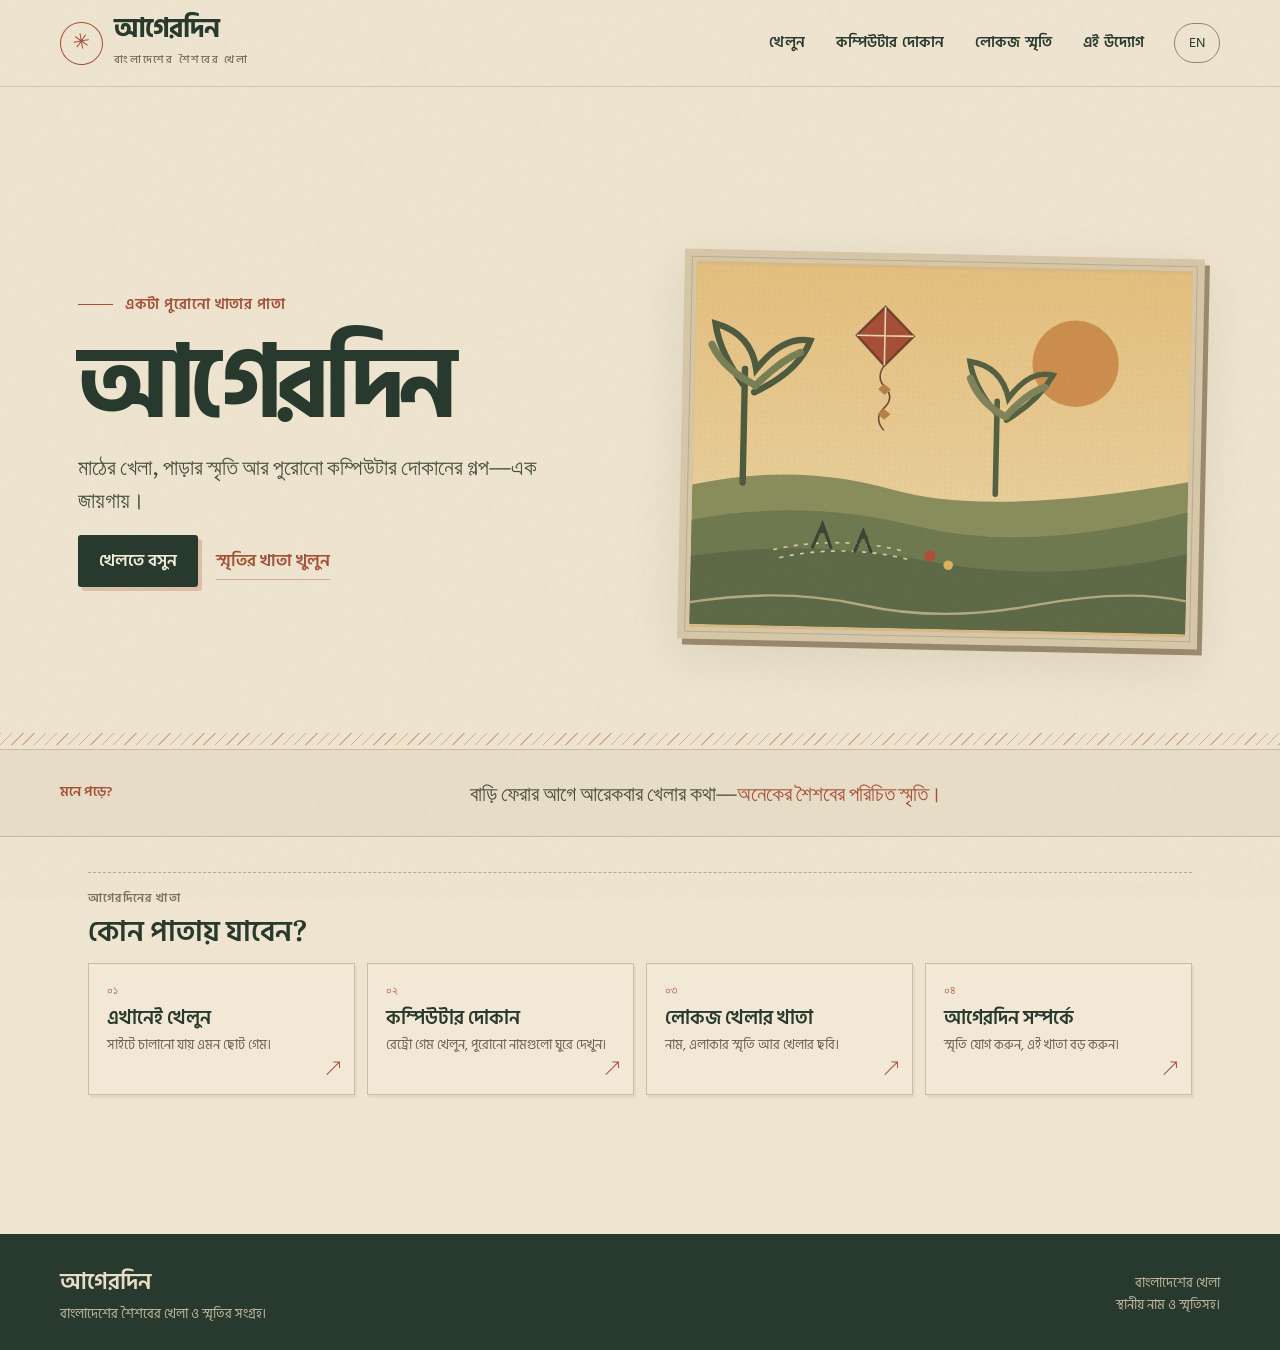
==== commit 69baa36b: "Latest Agerdin update" ====
--- a/index.html
+++ b/index.html
@@ -2,15 +2,9 @@
 <html lang="bn">
 <head>
   <meta charset="utf-8">
-  <meta name="viewport" content="width=device-width,initial-scale=1,viewport-fit=cover">
+  <meta name="viewport" content="width=device-width,initial-scale=1">
   <meta name="theme-color" content="#eee4cf">
-  <meta name="description" id="pageDescription" content="আগেরদিন — বাংলাদেশের শৈশবের খেলা, মাঠের বিকেল আর ছোট ছোট স্মৃতির ঠিকানা।">
-  <meta property="og:type" content="website">
-  <meta property="og:site_name" content="আগেরদিন | Agerdin">
-  <meta property="og:title" content="আগেরদিন — Agerdin">
-  <meta property="og:description" content="বাংলাদেশের শৈশবের খেলা, মাঠের বিকেল আর ছোট ছোট স্মৃতির ঠিকানা।">
-  <meta name="twitter:card" content="summary">
-  <link rel="icon" type="image/svg+xml" href="/favicon.svg">
+  <meta name="description" content="আগেরদিন — বাংলাদেশের শৈশবের খেলা, মাঠের বিকেল আর ছোট ছোট স্মৃতির ঠিকানা।">
   <title>আগেরদিন — Agerdin</title>
   <link rel="preconnect" href="https://fonts.googleapis.com">
   <link rel="preconnect" href="https://fonts.gstatic.com" crossorigin>
@@ -25,14 +19,14 @@
     .hero{position:relative;min-height:565px;padding:62px 0 57px;display:grid;grid-template-columns:1.02fr .98fr;align-items:center;gap:20px}.hero-copy{position:relative;z-index:1;padding:0 0 18px 18px}.eyebrow{display:flex;align-items:center;gap:12px;color:var(--rust);font-weight:600;letter-spacing:.04em;font-size:15px}.eyebrow:before{content:"";height:1px;width:35px;background:var(--rust)}h1{font-size:clamp(58px,8vw,100px);line-height:1.02;letter-spacing:-.065em;margin:18px 0 12px;font-weight:700}.hero-sub{font-family:Literata,serif;font-size:22px;line-height:1.5;color:#46503d;margin:0 0 20px;max-width:470px}.hero-text{max-width:450px;color:#656151;margin:0 0 29px;font-size:17px}.actions{display:flex;align-items:center;gap:18px;flex-wrap:wrap}.primary{background:var(--ink);color:#f5eddc;border:none;padding:12px 21px;border-radius:3px;box-shadow:4px 4px 0 #a64f3640;cursor:pointer;font-weight:600;transition:transform .2s,box-shadow .2s}.primary:hover{transform:translate(-2px,-2px);box-shadow:6px 6px 0 #a64f3640}.text-link{font-weight:600;color:var(--rust);border-bottom:1px solid #a64f3660;padding:4px 0}.scribble{display:none;position:absolute;right:5%;top:6%;width:104px;transform:rotate(10deg);color:#a64f36;font-size:12px;line-height:1.3;text-align:center}.scribble:after{content:"↙";display:block;font-size:34px;line-height:1;margin-top:1px}
     .scene{position:relative;min-height:420px;display:grid;place-items:center}.scene-frame{width:min(100%,520px);height:390px;position:relative;transform:rotate(1.2deg);background:#d6c7a8;padding:12px;box-shadow:var(--shadow),5px 6px 0 #9e8f70}.scene-frame:before{content:"";position:absolute;inset:7px;border:1px solid #82775955;pointer-events:none}.scene-art{width:100%;height:100%;display:block;background:#d8b984}.scene-caption,.scene-stamp{display:none!important}.scene-caption{position:absolute;bottom:0;right:2%;transform:rotate(-3deg);background:#f6eedc;padding:8px 16px 6px;box-shadow:2px 4px 9px #43392229;font-family:Literata,serif;font-size:14px;color:#645b49}.scene-stamp{position:absolute;left:-3px;bottom:10%;width:77px;height:77px;border:2px dashed #a64f36;border-radius:50%;display:grid;place-items:center;text-align:center;line-height:1.2;color:var(--rust);font-size:13px;transform:rotate(-13deg);background:#eee4cfdd}
     .rule{height:12px;background:repeating-linear-gradient(135deg,#a64f36 0 1px,transparent 1px 8px);opacity:.38;margin:4px 0}.memory-strip{padding:26px 0 28px;border-top:1px solid var(--line);border-bottom:1px solid var(--line);background:#e8ddc7}.memory-inner{display:grid;grid-template-columns:1fr 2fr;gap:35px;align-items:center}.memory-kicker{font-size:14px;color:var(--rust);font-weight:600}.memory-quote{font-family:Literata,serif;font-size:21px;line-height:1.5;margin:0;color:#4a4a3c}.memory-quote span{color:var(--rust)}
-    section{padding:77px 0}.section-head{display:flex;justify-content:space-between;align-items:end;gap:25px;margin-bottom:26px}.section-kicker{color:var(--rust);font-size:14px;font-weight:600;margin:0 0 6px}.section-title{font-size:clamp(31px,4vw,46px);line-height:1.2;margin:0;letter-spacing:-.045em}.section-note{color:var(--muted);max-width:410px;margin:0 0 3px;font-size:15px}.archive{background:#f1e8d7}.archive-purpose{display:grid;grid-template-columns:minmax(0,1.7fr) minmax(290px,1fr);gap:18px;align-items:center;padding:15px 18px;margin:0 0 21px;background:#e8ddc7;border:1px solid #cbbd9f;box-shadow:2px 3px 0 #80725112}.archive-purpose-copy strong{font-size:18px;color:var(--rust)}.archive-purpose-copy p{margin:4px 0 6px;font-size:14px;color:#625e50;line-height:1.5}.archive-purpose-copy button{padding:0;font-size:13px}.archive-stats{display:grid;grid-template-columns:repeat(3,minmax(0,1fr));gap:7px}.archive-stat{padding:7px 6px;border:1px solid #c5b694;background:#f7f0e2;color:#5e5a4b;font-size:11px;line-height:1.25;text-align:center;border-radius:3px}.archive-stat strong{display:block;color:var(--rust);font-size:15px;margin:0 0 2px}.game-top{display:flex;justify-content:flex-end;align-items:start}.search-row{display:flex;align-items:center;gap:13px;margin:25px 0 21px}.search-box{flex:1;position:relative}.search-box:before{content:"⌕";position:absolute;left:16px;top:7px;font-size:26px;color:#79735f}.search-box input{width:100%;height:51px;border:1px solid #b9aa8c;background:#f7f0e2;padding:0 16px 0 48px;outline:none;color:var(--ink);border-radius:2px}.search-box input:focus{border-color:var(--rust);box-shadow:0 0 0 2px #a64f3620}.filters{display:flex;flex-wrap:wrap;gap:8px;overflow:visible;padding:2px 0 10px}.filter{white-space:nowrap;border:1px solid #b7a98e;background:transparent;color:#5c5a4d;padding:7px 13px;border-radius:20px;cursor:pointer;font-size:14px}.filter.active,.filter:hover{background:var(--ink);border-color:var(--ink);color:#f6eddc}.game-grid{display:grid;grid-template-columns:repeat(3,1fr);gap:17px}.game-card{position:relative;background:#f7f0e2;border:1px solid #d4c6a8;min-height:211px;padding:21px 21px 18px;box-shadow:2px 4px 0 #80725119;transition:transform .22s,box-shadow .22s;display:flex;flex-direction:column}.game-card:hover{transform:translateY(-4px) rotate(-.3deg);box-shadow:var(--shadow)}.game-card[hidden]{display:none!important}.game-top{display:flex;justify-content:space-between;align-items:start}.game-icon{width:51px;height:51px;background:#e4d4b6;color:var(--rust);border-radius:50%;display:grid;place-items:center;font-size:24px}.game-card h3{font-size:23px;line-height:1.22;margin:14px 0 3px}.game-card .en{font-family:Literata,serif;font-size:13px;color:#7d735e}.game-card p{font-size:14px;color:#666251;margin:9px 0 14px;line-height:1.5}.card-foot{border-top:1px dashed #c7b99b;margin-top:auto;padding-top:10px;display:flex;justify-content:space-between;align-items:center;font-size:12px;color:#756d5a}.badge{color:var(--rust);font-weight:600}.empty{grid-column:1/-1;text-align:center;padding:35px;color:var(--muted);display:none}.catalog-count{font-size:13px;color:var(--muted);margin:5px 0 13px}.archive-more-wrap{text-align:center;margin:24px 0 8px}.archive-more-wrap button{font-size:15px}#loadMore[hidden]{display:none!important}.source-note{font-size:13px;color:var(--muted);border-top:1px dashed var(--line);padding-top:18px;margin-top:25px}.source-note a,.dialog-sources a{color:var(--rust);text-decoration:underline;text-underline-offset:2px}.source-details summary{cursor:pointer;color:var(--rust);font-weight:600}.source-note-copy{padding-top:8px;line-height:1.75}.source-note-copy p{margin:0 0 7px}.source-links{display:flex;flex-wrap:wrap;gap:4px 12px}.dialog-sources{font-size:13px;line-height:1.8;margin:14px 0}
-    .play-section{background:#e8ddc7}.play-sports-photos{max-width:none;width:100%;margin:0 0 26px}.play-sports-photos .field-photo-intro{margin:0 0 12px;border-top:1px dashed #b9aa8c;padding-top:15px}.play-sports-photos .memory-photos{grid-template-columns:repeat(3,minmax(0,1fr));margin:0;gap:20px}.play-sports-photos .memory-photo figcaption{align-items:flex-start}.play-sports-photos .memory-photo figcaption small{font-size:10px}.play-grid{display:grid;gap:30px}.play-group{display:grid;gap:14px}.play-group-head{border-bottom:1px dashed #b9a987;padding:0 0 12px}.play-group-head h3{font:600 24px/1.2 Literata,"Hind Siliguri",serif;margin:0;color:var(--ink)}.play-group-head p{margin:5px 0 0;color:#686451;font-size:14px}.play-group-cards{display:grid;grid-template-columns:repeat(2,minmax(0,1fr));gap:20px}.play-card h4{font-size:25px;line-height:1.2;margin:15px 0 0}.play-card{background:#f7f0e2;border:1px solid #cbbd9f;padding:25px;box-shadow:3px 5px 0 #80725119;position:relative}.play-card:before{content:"";position:absolute;inset:8px;border:1px dashed #d2c3a3;pointer-events:none}.play-card>*{position:relative}.play-card h3{font-size:27px;line-height:1.2;margin:15px 0 0}.play-card .en{font:13px Literata,serif;color:#7d735e}.play-card p{color:#686451;min-height:48px;font-size:15px}.play-card .primary{margin-top:7px}.play-note{text-align:center;font-size:14px;color:var(--muted);margin:23px 0 0}.play-note a{color:var(--rust);text-decoration:underline;text-underline-offset:3px}.play-start:focus-visible,.play-option:focus-visible,.kata-cell:focus-visible,.hand-choice:focus-visible{outline:3px solid var(--rust);outline-offset:3px}.mini-board{display:grid;gap:5px;margin:16px auto;max-width:370px}.mini-board button{min-height:44px;border:1px solid #b8a986;background:#eee4cf;color:var(--ink);cursor:pointer;font:600 16px Literata,serif}.mini-board button:disabled{cursor:default;opacity:.65}.paper-board{grid-template-columns:repeat(5,1fr)}.paper-board button{min-height:44px;padding:0}.paper-board .ball{background:#a24f37;color:#fff}.pen-table,.ludo-track{padding:14px;background:#e7d8bb;border:1px solid #b8a986;text-align:center;margin:14px 0}.pen-track{display:flex;justify-content:space-between;align-items:center;gap:4px;font-size:22px;letter-spacing:3px}.pen-ledger{display:grid;gap:8px;margin:13px 0}.pen-meter{display:grid;grid-template-columns:100px 1fr 38px;align-items:center;gap:8px;text-align:left;font-size:13px}.pen-meter progress{width:100%;height:13px;accent-color:var(--rust)}.pen-meter strong{text-align:right;color:var(--rust)}.ludo-pieces{display:grid;grid-template-columns:repeat(2,1fr);gap:8px;margin:12px 0}.ludo-pieces div{background:#eee4cf;border:1px solid #cbbb98;padding:8px;text-align:center}.stone-row{display:flex;justify-content:center;gap:9px;margin:16px}.stone-row span{font-size:23px;color:#795d3b}
+    section{padding:77px 0}.section-head{display:flex;justify-content:space-between;align-items:end;gap:25px;margin-bottom:26px}.section-kicker{color:var(--rust);font-size:14px;font-weight:600;margin:0 0 6px}.section-title{font-size:clamp(31px,4vw,46px);line-height:1.2;margin:0;letter-spacing:-.045em}.section-note{color:var(--muted);max-width:410px;margin:0 0 3px;font-size:15px}.archive{background:#f1e8d7}.search-row{display:flex;align-items:center;gap:13px;margin:25px 0 21px}.search-box{flex:1;position:relative}.search-box:before{content:"⌕";position:absolute;left:16px;top:7px;font-size:26px;color:#79735f}.search-box input{width:100%;height:51px;border:1px solid #b9aa8c;background:#f7f0e2;padding:0 16px 0 48px;outline:none;color:var(--ink);border-radius:2px}.search-box input:focus{border-color:var(--rust);box-shadow:0 0 0 2px #a64f3620}.filters{display:flex;flex-wrap:wrap;gap:8px;overflow:visible;padding:2px 0 10px}.filter{white-space:nowrap;border:1px solid #b7a98e;background:transparent;color:#5c5a4d;padding:7px 13px;border-radius:20px;cursor:pointer;font-size:14px}.filter.active,.filter:hover{background:var(--ink);border-color:var(--ink);color:#f6eddc}.game-grid{display:grid;grid-template-columns:repeat(3,1fr);gap:17px}.game-card{position:relative;background:#f7f0e2;border:1px solid #d4c6a8;min-height:211px;padding:21px 21px 18px;box-shadow:2px 4px 0 #80725119;transition:transform .22s,box-shadow .22s;display:flex;flex-direction:column}.game-card:hover{transform:translateY(-4px) rotate(-.3deg);box-shadow:var(--shadow)}.game-card[hidden]{display:none!important}.game-top{display:flex;justify-content:space-between;align-items:start}.game-icon{width:51px;height:51px;background:#e4d4b6;color:var(--rust);border-radius:50%;display:grid;place-items:center;font-size:24px}.game-card h3{font-size:23px;line-height:1.22;margin:14px 0 3px}.game-card .en{font-family:Literata,serif;font-size:13px;color:#7d735e}.game-card p{font-size:14px;color:#666251;margin:9px 0 14px;line-height:1.5}.card-foot{border-top:1px dashed #c7b99b;margin-top:auto;padding-top:10px;display:flex;justify-content:space-between;align-items:center;font-size:12px;color:#756d5a}.badge{color:var(--rust);font-weight:600}.empty{grid-column:1/-1;text-align:center;padding:35px;color:var(--muted);display:none}.catalog-count{font-size:13px;color:var(--muted);margin:5px 0 13px}.archive-more-wrap{text-align:center;margin:24px 0 8px}.archive-more-wrap button{font-size:15px}#loadMore[hidden]{display:none!important}.source-note{font-size:13px;color:var(--muted);border-top:1px dashed var(--line);padding-top:18px;margin-top:25px}.source-note a,.dialog-sources a{color:var(--rust);text-decoration:underline;text-underline-offset:2px}.source-details summary{cursor:pointer;color:var(--rust);font-weight:600}.source-note-copy{padding-top:8px;line-height:1.75}.source-note-copy p{margin:0 0 7px}.source-links{display:flex;flex-wrap:wrap;gap:4px 12px}.dialog-sources{font-size:13px;line-height:1.8;margin:14px 0}
+    .play-section{background:#e8ddc7}.play-sports-photos{max-width:none;width:100%;margin:0 0 26px}.play-sports-photos .field-photo-intro{margin:0 0 12px;border-top:1px dashed #b9aa8c;padding-top:15px}.play-sports-photos .memory-photos{grid-template-columns:repeat(2,minmax(0,1fr));margin:0;gap:20px}.play-sports-photos .memory-photo figcaption{align-items:flex-start}.play-sports-photos .memory-photo figcaption small{font-size:10px}.play-grid{display:grid;gap:30px}.play-group{display:grid;gap:14px}.play-group-head{border-bottom:1px dashed #b9a987;padding:0 0 12px}.play-group-head h3{font:600 24px/1.2 Literata,"Hind Siliguri",serif;margin:0;color:var(--ink)}.play-group-head p{margin:5px 0 0;color:#686451;font-size:14px}.play-group-cards{display:grid;grid-template-columns:repeat(2,minmax(0,1fr));gap:20px}.play-card h4{font-size:25px;line-height:1.2;margin:15px 0 0}.play-card{background:#f7f0e2;border:1px solid #cbbd9f;padding:25px;box-shadow:3px 5px 0 #80725119;position:relative}.play-card:before{content:"";position:absolute;inset:8px;border:1px dashed #d2c3a3;pointer-events:none}.play-card>*{position:relative}.play-card h3{font-size:27px;line-height:1.2;margin:15px 0 0}.play-card .en{font:13px Literata,serif;color:#7d735e}.play-card p{color:#686451;min-height:48px;font-size:15px}.play-card .primary{margin-top:7px}.play-note{text-align:center;font-size:14px;color:var(--muted);margin:23px 0 0}.play-note a{color:var(--rust);text-decoration:underline;text-underline-offset:3px}.play-start:focus-visible,.play-option:focus-visible,.kata-cell:focus-visible,.hand-choice:focus-visible{outline:3px solid var(--rust);outline-offset:3px}.mini-board{display:grid;gap:5px;margin:16px auto;max-width:370px}.mini-board button{min-height:44px;border:1px solid #b8a986;background:#eee4cf;color:var(--ink);cursor:pointer;font:600 16px Literata,serif}.mini-board button:disabled{cursor:default;opacity:.65}.paper-board{grid-template-columns:repeat(5,1fr)}.paper-board button{min-height:44px;padding:0}.paper-board .ball{background:#a24f37;color:#fff}.pen-table,.ludo-track{padding:14px;background:#e7d8bb;border:1px solid #b8a986;text-align:center;margin:14px 0}.pen-track{display:flex;justify-content:space-between;align-items:center;gap:4px;font-size:22px;letter-spacing:3px}.pen-ledger{display:grid;gap:8px;margin:13px 0}.pen-meter{display:grid;grid-template-columns:100px 1fr 38px;align-items:center;gap:8px;text-align:left;font-size:13px}.pen-meter progress{width:100%;height:13px;accent-color:var(--rust)}.pen-meter strong{text-align:right;color:var(--rust)}.ludo-pieces{display:grid;grid-template-columns:repeat(2,1fr);gap:8px;margin:12px 0}.ludo-pieces div{background:#eee4cf;border:1px solid #cbbb98;padding:8px;text-align:center}.stone-row{display:flex;justify-content:center;gap:9px;margin:16px}.stone-row span{font-size:23px;color:#795d3b}
     .how{background:#dfe0c9}.how-grid{display:grid;grid-template-columns:repeat(3,1fr);gap:26px;margin-top:35px}.how-step{border-top:1px solid #899077;padding:17px 12px 0 0}.step-no{font-family:Literata,serif;color:var(--rust);font-size:14px}.how-step h3{font-size:22px;margin:8px 0}.how-step p{margin:0;color:#59614f;font-size:15px}.memory-cta{padding:0 0 76px;background:#dfe0c9}.cta-paper{background:#f2e8d5;border:1px solid #cbbd9d;padding:35px 42px;display:flex;justify-content:space-between;align-items:center;gap:30px;box-shadow:5px 6px 0 #64705024;position:relative}.cta-paper:before{content:"";position:absolute;inset:9px;border:1px dashed #b5a889;pointer-events:none}.cta-paper h2{font-size:32px;margin:0 0 4px}.cta-paper p{color:#686451;margin:0;max-width:520px}.cta-paper .primary{position:relative;z-index:1;flex:none}
-    footer{background:#283a2e;color:#e8ddc5;padding:13px 0}.footer-inner{display:flex;justify-content:space-between;gap:8px 16px;align-items:center}.foot-brand{font-size:17px;font-weight:600;color:inherit;text-decoration:none;white-space:nowrap}.footer-meta{display:flex;align-items:center;justify-content:flex-end;flex-wrap:wrap;gap:4px 10px;color:#c0b79f;font-size:12px;line-height:1.5}.footer-meta a{color:#f0dfb7;text-underline-offset:3px}.footer a:focus-visible{outline:2px solid #f0dfb7;outline-offset:3px}
+    footer{background:#283a2e;color:#e8ddc5;padding:30px 0 25px}.footer-inner{display:flex;justify-content:space-between;gap:20px;align-items:center}.foot-brand{font-size:23px;font-weight:600}.foot-note{color:#c0b79f;font-size:13px;margin:2px 0 0}.foot-right{font-size:13px;color:#c0b79f;text-align:right}
     dialog{border:1px solid #baaa8a;background:#f7f0e2;color:var(--ink);width:min(520px,calc(100% - 30px));padding:30px;box-shadow:0 22px 90px #1c251c55}dialog::backdrop{background:#1c251c99}.dialog-head{display:flex;justify-content:space-between;align-items:start}.close{border:0;background:none;font-size:25px;cursor:pointer;color:var(--ink)}dialog h2{font-size:32px;margin:12px 0 0}dialog p{color:#625e50}.dialog-tip{border-top:1px dashed #c5b899;padding-top:14px;font-size:14px;color:var(--rust)}.memory-form{display:grid;gap:13px;margin-top:14px}.memory-form label{font-size:14px;font-weight:600}.memory-form input,.memory-form textarea{width:100%;display:block;margin-top:4px;padding:10px 12px;background:#fffaf0;border:1px solid #c6b99c;color:var(--ink);outline:none}.memory-form textarea{min-height:110px;resize:vertical}.form-note,.form-status{font-size:13px;color:#726d5d}.form-status{color:var(--rust);font-weight:600}.saved-memories{display:grid;gap:8px;max-height:180px;overflow:auto}.saved-memory{padding:9px 11px;background:#eee4cf;border-left:2px solid var(--rust);font-size:13px}.saved-memory strong,.saved-memory span{display:block}.saved-memory span{color:#726d5d}.saved-empty{font-size:13px;color:#726d5d}
-    #playDialog{width:min(560px,calc(100% - 30px))}.play-instructions{font-size:14px;margin:8px 0 16px}.play-status{min-height:28px;margin:12px 0;color:var(--rust);font-weight:600}.play-options{display:flex;gap:10px;flex-wrap:wrap}.play-option,.hand-choice{border:1px solid #aa9b7e;background:#eee4cf;color:var(--ink);padding:9px 14px;cursor:pointer;border-radius:3px}.play-option:hover,.hand-choice:hover{background:#e2d3b4}.kata-board{display:grid;grid-template-columns:repeat(3,minmax(62px,86px));gap:7px;justify-content:center;margin:20px auto}.kata-cell{height:76px;border:1px solid #b8a986;background:#eee4cf;color:var(--ink);font:600 34px Literata,serif;cursor:pointer}.kata-cell:disabled{cursor:default}.kata-cell:not(:disabled):hover{background:#e2d3b4}.hand-score{display:grid;grid-template-columns:1fr 1fr;gap:8px;margin:17px 0}.hand-score div{background:#eee4cf;border:1px solid #cbbb98;padding:10px 12px;font-size:13px}.hand-score strong{display:block;font:600 23px Literata,serif;color:var(--rust)}.hand-choices{display:grid;grid-template-columns:repeat(6,1fr);gap:7px}.hand-choice{padding:8px 0;font:600 18px Literata,serif}.restart-button{border:0;background:none;color:var(--rust);text-decoration:underline;text-underline-offset:3px;padding:5px 0;cursor:pointer;font-weight:600}.result-backdrop{position:fixed;inset:0;z-index:20;display:grid;place-items:center;overflow-y:auto;padding:18px;background:#1c251cbb;animation:result-shade .22s ease-out both}.result-card{position:relative;width:min(360px,100%);padding:28px 27px 24px;background:linear-gradient(135deg,#f8f1e3,#eee3cc);border:1px solid #ad9c79;box-shadow:0 18px 48px #171d1870,6px 7px 0 #a64f3640;text-align:center;animation:result-paper .38s cubic-bezier(.2,.75,.25,1.1) both}.result-card:before{content:"";position:absolute;inset:8px;border:1px dashed #b8a986;pointer-events:none}.result-mark{position:relative;display:grid;place-items:center;width:65px;height:65px;margin:0 auto 12px;border:2px dashed var(--rust);border-radius:50%;background:#e7d8bb;color:var(--rust);font:600 17px Literata,serif;transform:rotate(-8deg);animation:result-seal .55s .12s ease-out both}.result-win .result-mark{border-color:#8c713d;color:#775b2f}.result-draw .result-mark{border-color:#52604d;color:#52604d}.result-card .eyebrow{justify-content:center;font-size:13px}.result-card .eyebrow:before{width:20px}.result-card h3{position:relative;margin:7px 0 5px;font:600 28px/1.2 Literata,"Hind Siliguri",serif;color:var(--ink)}.result-card p{position:relative;margin:0 auto 18px;max-width:280px;color:#625e50;font-size:15px;line-height:1.5}.result-actions{position:relative;display:grid;gap:8px}.result-actions button{width:100%}.result-continue{border:1px solid #b7a98e;background:transparent;color:var(--ink);padding:9px 12px;cursor:pointer}.result-backdrop button:focus-visible{outline:3px solid var(--rust);outline-offset:3px}.result-scene{width:min(100%,284px);margin:0 auto 10px;overflow:hidden;border:1px solid #c8b993;background:#e8ddc7;box-shadow:inset 0 0 0 4px #f5eddb;animation:result-scene-reveal .42s .08s ease-out both}.result-scene svg{display:block;width:100%;height:auto;aspect-ratio:2/1}.result-scene-caption{position:relative;display:block;margin:-4px auto 15px;color:#806344;font:600 12px Literata,"Hind Siliguri",serif;letter-spacing:.02em}.result-scene .glint{animation:scene-glint 1.6s .4s ease-in-out infinite alternate}@keyframes result-scene-reveal{from{opacity:0;transform:translateY(7px)}to{opacity:1;transform:translateY(0)}}@keyframes scene-glint{from{opacity:.45}to{opacity:1}}@keyframes result-shade{from{opacity:0}to{opacity:1}}@keyframes result-paper{from{opacity:0;transform:translateY(14px) rotate(-1.5deg) scale(.96)}to{opacity:1;transform:translateY(0) rotate(0) scale(1)}}@keyframes result-seal{0%{opacity:0;transform:translateY(-10px) rotate(-18deg) scale(.78)}70%{transform:translateY(2px) rotate(-5deg) scale(1.08)}100%{opacity:1;transform:translateY(0) rotate(-8deg) scale(1)}}@media(max-width:420px){.result-card{padding:24px 18px}.result-card h3{font-size:24px}}@media(prefers-reduced-motion:reduce){.result-backdrop,.result-card,.result-mark{animation:none!important}}
-    .play-content{position:relative}.play-content.round-started>.play-instructions,.play-content.round-started>.play-status,.play-content.round-started>.mini-board,.play-content.round-started>.kata-board,.play-content.round-started>.pen-table,.play-content.round-started>.pen-scene,.play-content.round-started>.ludo-track,.play-content.round-started>.ludo-board,.play-content.round-started>.stone-row,.play-content.round-started>.hand-score,.play-content.round-started>.hand-choices,.play-content.round-started>.play-options{animation:play-arrive .42s cubic-bezier(.2,.75,.25,1) both}
-    .play-content.round-started>.play-status{animation-delay:.04s}.play-content.round-started>.mini-board,.play-content.round-started>.kata-board,.play-content.round-started>.pen-scene,.play-content.round-started>.ludo-board,.play-content.round-started>.stone-row{animation-delay:.09s}.play-content.round-started>.play-options{animation-delay:.14s}
+    #playDialog{width:min(560px,calc(100% - 30px))}.play-instructions{font-size:14px;margin:8px 0 16px}.play-status{min-height:28px;margin:12px 0;color:var(--rust);font-weight:600}.play-options{display:flex;gap:10px;flex-wrap:wrap}.play-option,.hand-choice{border:1px solid #aa9b7e;background:#eee4cf;color:var(--ink);padding:9px 14px;cursor:pointer;border-radius:3px}.play-option:hover,.hand-choice:hover{background:#e2d3b4}.kata-board{display:grid;grid-template-columns:repeat(3,minmax(62px,86px));gap:7px;justify-content:center;margin:20px auto}.kata-cell{height:76px;border:1px solid #b8a986;background:#eee4cf;color:var(--ink);font:600 34px Literata,serif;cursor:pointer}.kata-cell:disabled{cursor:default}.kata-cell:not(:disabled):hover{background:#e2d3b4}.hand-score{display:grid;grid-template-columns:1fr 1fr;gap:8px;margin:17px 0}.hand-score div{background:#eee4cf;border:1px solid #cbbb98;padding:10px 12px;font-size:13px}.hand-score strong{display:block;font:600 23px Literata,serif;color:var(--rust)}.hand-choices{display:grid;grid-template-columns:repeat(6,1fr);gap:7px}.hand-choice{padding:8px 0;font:600 18px Literata,serif}.restart-button{border:0;background:none;color:var(--rust);text-decoration:underline;text-underline-offset:3px;padding:5px 0;cursor:pointer;font-weight:600}.result-backdrop{position:fixed;inset:0;z-index:20;display:grid;place-items:center;padding:18px;background:#1c251cbb;animation:result-shade .22s ease-out both}.result-card{position:relative;width:min(360px,100%);padding:28px 27px 24px;background:linear-gradient(135deg,#f8f1e3,#eee3cc);border:1px solid #ad9c79;box-shadow:0 18px 48px #171d1870,6px 7px 0 #a64f3640;text-align:center;animation:result-paper .38s cubic-bezier(.2,.75,.25,1.1) both}.result-card:before{content:"";position:absolute;inset:8px;border:1px dashed #b8a986;pointer-events:none}.result-mark{position:relative;display:grid;place-items:center;width:65px;height:65px;margin:0 auto 12px;border:2px dashed var(--rust);border-radius:50%;background:#e7d8bb;color:var(--rust);font:600 17px Literata,serif;transform:rotate(-8deg);animation:result-seal .55s .12s ease-out both}.result-win .result-mark{border-color:#8c713d;color:#775b2f}.result-draw .result-mark{border-color:#52604d;color:#52604d}.result-card .eyebrow{justify-content:center;font-size:13px}.result-card .eyebrow:before{width:20px}.result-card h3{position:relative;margin:7px 0 5px;font:600 28px/1.2 Literata,"Hind Siliguri",serif;color:var(--ink)}.result-card p{position:relative;margin:0 auto 18px;max-width:280px;color:#625e50;font-size:15px;line-height:1.5}.result-actions{position:relative;display:grid;gap:8px}.result-actions button{width:100%}.result-continue{border:1px solid #b7a98e;background:transparent;color:var(--ink);padding:9px 12px;cursor:pointer}.result-backdrop button:focus-visible{outline:3px solid var(--rust);outline-offset:3px}@keyframes result-shade{from{opacity:0}to{opacity:1}}@keyframes result-paper{from{opacity:0;transform:translateY(14px) rotate(-1.5deg) scale(.96)}to{opacity:1;transform:translateY(0) rotate(0) scale(1)}}@keyframes result-seal{0%{opacity:0;transform:translateY(-10px) rotate(-18deg) scale(.78)}70%{transform:translateY(2px) rotate(-5deg) scale(1.08)}100%{opacity:1;transform:translateY(0) rotate(-8deg) scale(1)}}@media(max-width:420px){.result-card{padding:24px 18px}.result-card h3{font-size:24px}}@media(prefers-reduced-motion:reduce){.result-backdrop,.result-card,.result-mark{animation:none!important}}
+    .play-content{position:relative}.play-content.round-started>.play-instructions,.play-content.round-started>.play-status,.play-content.round-started>.mini-board,.play-content.round-started>.kata-board,.play-content.round-started>.pen-table,.play-content.round-started>.pen-scene,.play-content.round-started>.ludo-track,.play-content.round-started>.ludo-board,.play-content.round-started>.stone-row,.play-content.round-started>.hand-score,.play-content.round-started>.hand-choices,.play-content.round-started>.cricket-ground,.play-content.round-started>.play-options{animation:play-arrive .42s cubic-bezier(.2,.75,.25,1) both}
+    .play-content.round-started>.play-status{animation-delay:.04s}.play-content.round-started>.mini-board,.play-content.round-started>.kata-board,.play-content.round-started>.pen-scene,.play-content.round-started>.ludo-board,.play-content.round-started>.stone-row,.play-content.round-started>.cricket-ground{animation-delay:.09s}.play-content.round-started>.play-options{animation-delay:.14s}
     @keyframes play-arrive{from{opacity:.25;transform:translateY(8px) scale(.985)}to{opacity:1;transform:translateY(0) scale(1)}}.play-content.round-started>.play-status{animation:status-arrive .26s ease-out both}@keyframes status-arrive{from{opacity:.25;transform:translateX(-5px)}to{opacity:1;transform:translateX(0)}}
     .play-intro{position:absolute;inset:-2px;z-index:5;display:grid;place-items:center;padding:18px;background:#273a2dcc;animation:result-shade .2s ease-out both}.play-intro-card{position:relative;width:min(390px,100%);padding:30px 27px 24px;text-align:center;background:linear-gradient(135deg,#f8f1e3,#eee3cc);border:1px solid #ad9c79;box-shadow:0 16px 42px #171d1860,5px 6px 0 #a64f363b;animation:intro-paper .4s cubic-bezier(.2,.75,.25,1.1) both}.play-intro-card:before{content:"";position:absolute;inset:8px;border:1px dashed #b8a986;pointer-events:none}.play-intro-card>*{position:relative}.play-intro-mark{display:grid;place-items:center;width:60px;height:60px;margin:0 auto 10px;border:2px dashed var(--rust);border-radius:50%;background:#e7d8bb;color:var(--rust);font:600 22px Literata,serif;transform:rotate(-7deg)}.play-intro-card .eyebrow{justify-content:center;font-size:13px}.play-intro-card h3{margin:7px 0 4px;font:600 27px/1.2 Literata,"Hind Siliguri",serif}.play-intro-card p{margin:0 auto 18px;color:#625e50;font-size:15px;line-height:1.5;max-width:300px}.play-intro-card button{width:100%}@keyframes intro-paper{from{opacity:0;transform:translateY(16px) rotate(-1deg) scale(.96)}to{opacity:1;transform:translateY(0) rotate(0) scale(1)}}
     .kata-cell{position:relative;overflow:hidden}.kata-mark{display:inline-block;animation:ink-mark .24s cubic-bezier(.2,.8,.3,1.4) both}.kata-cell.kata-won{background:#dfd4b5;color:#8b4c32;animation:winning-cell .48s ease-in-out infinite alternate}@keyframes ink-mark{from{opacity:0;transform:scale(1.7) rotate(-12deg)}to{opacity:1;transform:scale(1) rotate(0)}}@keyframes winning-cell{to{transform:scale(1.07);box-shadow:0 0 0 3px #c48b3f55}}
@@ -40,15 +34,16 @@
     .stone-row{min-height:42px;align-items:center}.stone{display:inline-block;margin:0 3px;color:#795d3b;font-size:24px;filter:drop-shadow(1px 2px 1px #58483144);animation:stone-land .32s cubic-bezier(.2,.8,.3,1.3) both}.stone.airborne{animation:stone-toss .6s ease-in-out infinite alternate}@keyframes stone-land{from{opacity:0;transform:translateY(-18px) rotate(-30deg)}to{opacity:1;transform:translateY(0) rotate(0)}}@keyframes stone-toss{to{transform:translateY(-19px) rotate(28deg)}}
     .hand-reveal{display:flex;justify-content:center;align-items:center;gap:16px;margin:12px auto;padding:12px;background:#e7d8bb;border:1px dashed #b8a986}.hand-palm{min-width:82px;padding:8px 12px;background:#f7f0e2;border:1px solid #cbbb98;border-radius:40px 40px 30px 30px;text-align:center;color:var(--rust);font:600 25px Literata,serif;animation:hand-show .3s ease-out both}.hand-palm small{display:block;color:var(--muted);font:12px "Hind Siliguri",sans-serif}@keyframes hand-show{from{transform:translateY(10px) rotate(-7deg);opacity:0}to{transform:translateY(0) rotate(0);opacity:1}}
     .opponent-badge{display:flex;align-items:center;gap:10px;margin:10px 0 14px;padding:9px 12px;background:#e9ddc4;border:1px dashed #b9a985;color:#4f4d40;animation:opponent-arrive .34s ease-out both}.opponent-seal{display:grid;place-items:center;flex:none;width:35px;height:35px;border:1px solid #a64f36;border-radius:50%;background:#f7f0e2;color:#a64f36;font:600 17px Literata,serif}.opponent-badge strong,.opponent-badge small{display:block;line-height:1.35}.opponent-badge strong{font-size:14px}.opponent-badge small{color:#726d5d;font-size:12px}.opponent-empty{display:none}@keyframes opponent-arrive{from{opacity:0;transform:translateY(-5px)}to{opacity:1;transform:translateY(0)}}
+    .cricket-ground{position:relative;height:100px;margin:12px 0;background:linear-gradient(#d9cfaa 0 55%,#8e9b6b 55%);border:1px solid #b8a986;overflow:hidden}.cricket-ground:before{content:"";position:absolute;left:50%;top:54px;height:37px;border-left:2px dashed #f7f0e2}.cricket-batter{position:absolute;left:27%;bottom:8px;font-size:30px;filter:drop-shadow(1px 2px 1px #273a2d55);animation:batter-stance 1.5s ease-in-out infinite alternate}.cricket-ball{position:absolute;left:69%;top:28px;width:13px;height:13px;border-radius:50%;background:#a64f36;box-shadow:0 0 0 3px #f7f0e277;animation:ball-delivery .72s ease-in-out infinite alternate}.cricket-wicket{position:absolute;right:24%;bottom:10px;color:#f7f0e2;font-size:24px;letter-spacing:-7px}@keyframes batter-stance{to{transform:rotate(-8deg) translateX(2px)}}@keyframes ball-delivery{to{left:32%;top:62px;transform:scale(.82)}}
     .paper-board button{position:relative;overflow:hidden}.paper-board button:not(:disabled):hover{transform:translateY(-2px)}.paper-board button.ball{animation:football-travel .34s cubic-bezier(.2,.75,.25,1) both}.paper-board button.trail{background:#e2d3b4;color:#a64f36}.paper-board button.ball:after{content:"";position:absolute;inset:8px;border-radius:50%;border:1px dashed #fff9;animation:ball-spin .8s linear infinite}@keyframes football-travel{from{transform:translate(var(--from-x,0%),var(--from-y,0%)) scale(.72) rotate(-80deg);opacity:.6}to{transform:translate(0,0) scale(1) rotate(0);opacity:1}}@keyframes ball-spin{to{transform:rotate(360deg)}}
     .bantumi-board{display:grid;grid-template-columns:76px repeat(6,minmax(38px,1fr)) 76px;grid-template-rows:repeat(2,92px);gap:7px;align-items:stretch;padding:12px;background:#9d8966;border:4px solid #725d3b;border-radius:18px;box-shadow:inset 0 0 0 3px #c7b18a;margin:14px 0;overflow-x:auto}.bantumi-store{grid-column:1;grid-row:1/3;display:flex;flex-direction:column;justify-content:center;align-items:center;text-align:center;padding:6px;background:#d3b66c;border:2px solid #795e33;border-radius:40px;color:#493b28;font-size:12px}.bantumi-store.cpu{grid-column:8;grid-row:1/3;background:#c7a57e}.bantumi-store strong{font:700 24px Literata,serif;margin-top:8px}.bantumi-pit{display:flex;flex-direction:column;justify-content:center;align-items:center;gap:5px;background:#71593b;border:2px solid #d0b37f;border-radius:50%;color:#f8edd5;min-width:0;cursor:pointer;box-shadow:inset 0 4px 8px #332a1f77}.bantumi-pit:disabled{opacity:.72;cursor:default}.bantumi-pit strong{font:700 23px Literata,serif;color:#f2d78b}.bantumi-pit small{font-size:10px}.bantumi-score{display:flex;justify-content:space-between;gap:8px;margin:10px 0}.bantumi-score span{display:flex;gap:8px;align-items:center;background:#eee4cf;border:1px solid #cbbb98;padding:8px 12px}.bantumi-score strong{font:700 20px Literata,serif;color:var(--rust)}@media(max-width:600px){.bantumi-board{grid-template-columns:56px repeat(6,minmax(36px,1fr)) 56px;grid-template-rows:repeat(2,76px);gap:4px;padding:7px}.bantumi-store{font-size:10px}.bantumi-pit small{font-size:8px}.bantumi-pit strong{font-size:19px}}
     .ludo-track{display:flex;align-items:center;justify-content:center;gap:10px}.ludo-die{display:grid;place-items:center;min-width:52px;height:52px;background:#f7f0e2;border:1px solid #b8a986;border-radius:8px;box-shadow:2px 3px 0 #80725144;color:var(--rust);font:32px/1 Literata,serif}.ludo-die.rolling{animation:die-roll .62s ease-in-out}.ludo-board{width:min(100%,500px);margin:12px auto;padding:8px;background:#e7d8bb;border:1px solid #b8a986;border-radius:18px}.ludo-svg{display:block;width:100%;height:auto}.ludo-space{fill:#f7f0e2;stroke:#b8a986;stroke-width:2}.ludo-space.safe{fill:#d8d8b7}.ludo-star{font-size:12px;text-anchor:middle;fill:#7d735e}.ludo-home.red{fill:#d9ae91;stroke:#a64f36;stroke-width:3}.ludo-home.blue{fill:#aab9c8;stroke:#536d8b;stroke-width:3}.ludo-home.green{fill:#b8c19b;stroke:#77834d;stroke-width:3}.ludo-home.yellow{fill:#d5bd91;stroke:#a27642;stroke-width:3}.ludo-center{fill:#d7c28e;stroke:#9f8755;stroke-width:3}.ludo-center-text{font-size:28px;text-anchor:middle;fill:#805d2d}.ludo-token circle{stroke:#f7f0e2;stroke-width:2}.ludo-token text{font:700 9px sans-serif;text-anchor:middle;fill:white}.ludo-player-row{display:grid;grid-template-columns:repeat(2,minmax(0,1fr));gap:8px;margin:12px 0}.ludo-player{display:grid;grid-template-columns:16px 1fr auto;gap:7px;align-items:center;padding:9px;background:#eee4cf;border:1px solid #cbbb98}.ludo-player.turn{outline:2px solid #a64f36}.ludo-swatch{width:14px;height:14px;border-radius:50%;background:var(--token)}.ludo-player small{color:#686451}.ludo-actions{display:flex;flex-wrap:wrap;justify-content:center;gap:7px}.ludo-setup-label{display:block;margin:12px auto 4px;font-size:14px}.ludo-setup{display:block;min-width:220px;margin:0 auto 12px;padding:9px;background:#f7f0e2;border:1px solid #b8a986;color:#342f25}.ludo-cell{min-height:38px;display:grid;place-items:center;background:#e7d8bb;border:1px solid #cbbb98;color:#7a705c;font-size:12px}.ludo-cell.safe{background:#dfe0c9}.ludo-cell .token{display:inline-grid;place-items:center;width:24px;height:24px;margin:0 1px;border-radius:50%;background:#a64f36;color:white;font-size:13px;box-shadow:1px 2px 0 #59452d55;animation:token-hop .28s cubic-bezier(.2,.8,.3,1.3) both}.ludo-cell .token.cpu{background:#52604d}.ludo-pieces{font-size:13px}.ludo-pieces strong{display:block;font:600 18px Literata,serif;color:var(--rust)}@keyframes die-roll{0%{transform:rotate(0) scale(1)}30%{transform:rotate(150deg) scale(1.14)}65%{transform:rotate(330deg) scale(.94)}100%{transform:rotate(360deg) scale(1)}}@keyframes token-hop{from{transform:translateY(-8px) scale(.7)}to{transform:translateY(0) scale(1)}}
-    .hand-choice{transition:transform .12s,box-shadow .12s}.hand-choice:active,.play-option:active{transform:translateY(2px) scale(.97);box-shadow:inset 0 2px 4px #59452d35}.hand-score strong{animation:score-turn .32s ease-out both}@keyframes score-turn{from{transform:translateY(7px) scale(.84);opacity:.35}to{transform:translateY(0) scale(1);opacity:1}}.sum-reveal{padding:5px 9px;background:#f7f0e2;border:1px solid #cbbb98;color:var(--rust);animation:score-turn .3s ease-out both}.play-intro button:focus-visible,.play-content button:focus-visible{outline:3px solid var(--rust);outline-offset:3px}@media(prefers-reduced-motion:reduce){.play-intro,.play-intro-card,.play-content.round-started>* ,.kata-mark,.kata-cell.kata-won,.stone,.pen-marker,.hand-palm,.paper-board button.ball,.paper-board button.ball:after,.ludo-die,.ludo-cell .token,.hand-score strong{animation:none!important;transition:none!important}}
+    .hand-choice{transition:transform .12s,box-shadow .12s}.hand-choice:active,.play-option:active{transform:translateY(2px) scale(.97);box-shadow:inset 0 2px 4px #59452d35}.hand-score strong{animation:score-turn .32s ease-out both}@keyframes score-turn{from{transform:translateY(7px) scale(.84);opacity:.35}to{transform:translateY(0) scale(1);opacity:1}}.sum-reveal{padding:5px 9px;background:#f7f0e2;border:1px solid #cbbb98;color:var(--rust);animation:score-turn .3s ease-out both}.play-intro button:focus-visible,.play-content button:focus-visible{outline:3px solid var(--rust);outline-offset:3px}@media(prefers-reduced-motion:reduce){.play-intro,.play-intro-card,.play-content.round-started>* ,.kata-mark,.kata-cell.kata-won,.stone,.pen-marker,.hand-palm,.cricket-batter,.cricket-ball,.paper-board button.ball,.paper-board button.ball:after,.ludo-die,.ludo-cell .token,.hand-score strong{animation:none!important;transition:none!important}}
     @media(max-width:850px){.navlinks{gap:16px}.hero{grid-template-columns:1fr 1fr;min-height:500px}.scene-frame{height:330px}.scene{min-height:350px}.hero-copy{padding-left:0}.game-grid{grid-template-columns:repeat(2,1fr)}}
 
-    .arcade-shelf-head{grid-column:1/-1;border-top:1px dashed #aa9b77;padding-top:22px;margin-top:3px}.arcade-shelf-head .section-kicker{margin-bottom:4px}.arcade-shelf-head h3{font:600 26px Literata,"Hind Siliguri",serif;color:#f5ebd7;margin:0}.arcade-shelf-head p:last-child{margin:6px 0 0;color:#d0c4a8;font-size:14px}.arcade-search-row{grid-column:1/-1;display:flex;align-items:center;gap:15px;margin-top:2px}.arcade-search-row .search-box input{background:#f6ecd6}.arcade-count{color:#e2d2b1;font-size:13px;white-space:nowrap}.field-photo-intro{margin:22px 0 12px;border-top:1px dashed #b9aa8c;padding-top:17px}.field-photo-intro h3{font:600 22px Literata,"Hind Siliguri",serif;margin:0;color:var(--ink)}.field-photo-intro p{font-size:14px;color:var(--muted);margin:5px 0 0}.memory-photos{display:grid;grid-template-columns:repeat(2,minmax(0,1fr));gap:16px;margin:0 0 27px}.memory-photo{margin:0;padding:9px;background:#f7f0e2;border:1px solid #cbbd9f;box-shadow:3px 4px 0 #80725119}.memory-photo img{display:block;width:100%;aspect-ratio:16/9;object-fit:cover;background:#e5d5b4}.memory-photo figcaption{display:flex;justify-content:space-between;align-items:baseline;gap:10px;flex-wrap:wrap;padding:8px 3px 1px;color:#4b4739}.memory-photo figcaption strong{font:600 15px Literata,"Hind Siliguri",serif}.memory-photo figcaption small{font-size:10px;color:#746a54}.memory-photo a{color:var(--rust);text-decoration:underline;text-underline-offset:2px}.arcade-catalog{grid-column:1/-1;display:grid;grid-template-columns:repeat(3,1fr);gap:13px}.arcade-memory-card{background:#e8ddc5;color:#373a30;border:1px solid #a9986f;padding:16px;min-height:290px;display:flex;flex-direction:column;box-shadow:3px 4px 0 #1c241d}.arcade-memory-card h4{font:600 20px/1.2 Literata,"Hind Siliguri",serif;margin:12px 0 3px}.arcade-memory-card .en{font-size:12px;color:#756b53}.arcade-memory-card p{font-size:13px;line-height:1.5;margin:9px 0 12px;color:#5b594d}.arcade-memory-stamp{font-size:10px;color:#864832;border:1px solid #c4a780;padding:4px 7px}.arcade-read{background:none;border:0;color:#8b432e;text-decoration:underline;text-underline-offset:3px;text-align:left;padding:0;margin-top:auto;cursor:pointer;font:600 13px Arial,sans-serif}.arcade-empty{grid-column:1/-1;color:#f1e2c3}.arcade-browse-link{color:#f2e7d0;border-color:#d0bd99;background:transparent}.arcade-actions{row-gap:10px}.shop-game-dialog{border:5px solid #827452;background:#eee2c5;color:#332f24;width:min(800px,calc(100% - 24px));padding:24px;box-shadow:0 22px 90px #1c251c66}.shop-game-dialog::backdrop{background:#17231dbb}.shop-game-head{display:flex;justify-content:space-between;align-items:start}.shop-game-head h2{font:600 34px Literata,"Hind Siliguri",serif;margin:0}.shop-game-head .section-kicker{margin:0 0 5px}.shop-game-dialog>p{color:#5e5949;margin:8px 0 14px}.racer-frame{position:relative;background:#1c261e;border:9px solid #75694d;box-shadow:inset 0 0 0 3px #a79668}.racer-frame canvas{display:block;width:100%;height:auto;max-height:52vh;object-fit:contain}.racer-result{position:absolute;inset:0;background:#1c261edb;color:#f2e7d0;display:flex;flex-direction:column;align-items:center;justify-content:center;gap:8px;text-align:center;animation:result-in .35s both}.racer-result[hidden]{display:none}.racer-result strong{font:700 34px Literata,serif;color:#e5bf76}.racer-result span{font-size:15px}.racer-controls{display:flex;align-items:center;justify-content:space-between;gap:12px;margin:12px 0;color:#493e2d;font-weight:600}.racer-controls button{width:58px;height:45px;border:1px solid #9c8b65;background:#e0d0ae;color:#493e2d;font-size:22px;cursor:pointer;touch-action:manipulation}.racer-actions{display:flex;justify-content:space-between;align-items:center;gap:12px;flex-wrap:wrap}.racer-actions span{font-size:12px;color:#716950}.racer-actions .primary{background:#9a4a32;color:#fff2dc;border-color:#70402e}.arcade-memory-card[hidden]{display:none}.arcade-official-link{display:inline-flex;align-self:flex-start;margin-top:8px;padding:7px 9px;border:1px solid #a9986f;background:#f5eddb;color:#864832;font-size:12px;font-weight:700;text-decoration:none}.arcade-official-link:hover{background:#d6c298;text-decoration:underline;text-underline-offset:3px}.arcade-official-link:focus-visible{outline:3px solid #a64f36;outline-offset:2px}.arcade-official-note{display:block;margin-top:6px;color:#625e50;font-size:11px;line-height:1.45}.arcade-play-related{border:1px solid #a9986f;background:#e0d0ae;color:#493e2d;padding:8px 9px;margin-top:9px;text-align:left;cursor:pointer;font:600 12px/1.35 Arial,sans-serif}.arcade-play-related:hover{background:#d6c298}.arcade-play-related:focus-visible{outline:3px solid #a64f36;outline-offset:2px}.navlinks a{white-space:nowrap}@keyframes result-in{from{opacity:0;transform:scale(.96)}to{opacity:1;transform:scale(1)}}@media(max-width:760px){.arcade-catalog{grid-template-columns:repeat(2,1fr)}.memory-photo figcaption{display:block}.memory-photo figcaption small{display:block;margin-top:3px}.cabinet-grid{grid-template-columns:repeat(2,minmax(0,1fr))}.arcade-search-row{display:block}.arcade-count{display:block;margin-top:8px}}@media(max-width:520px){.memory-photos{grid-template-columns:1fr}.cabinet-grid{grid-template-columns:1fr}.arcade-catalog{grid-template-columns:1fr}.shop-game-dialog{padding:16px}.shop-game-head h2{font-size:27px}.racer-actions{align-items:stretch}.racer-actions .primary{width:100%}}@media(prefers-reduced-motion:reduce){.racer-result{animation:none}.cabinet-art svg,.cabinet-card:hover .cabinet-art svg{transition:none;transform:none;filter:none}}
-    .cabinet-library{grid-column:1/-1;border-top:1px dashed #aa9b77;padding-top:25px;margin-top:4px}.cabinet-head{margin-bottom:17px}.cabinet-head .section-kicker{color:#d5ad67;margin:0 0 5px}.cabinet-head h3{font:600 29px/1.2 Literata,"Hind Siliguri",serif;color:#f5ebd7;margin:0}.cabinet-head p:last-child{max-width:700px;margin:8px 0 0;color:#d0c4a8;font-size:14px}.cabinet-grid{display:grid;grid-template-columns:repeat(3,minmax(0,1fr));gap:15px}.cabinet-card{display:flex;flex-direction:column;min-height:245px;padding:16px;background:#e8ddc5;color:#373a30;border:1px solid #a9986f;box-shadow:3px 4px 0 #1c241d;transition:transform .2s,box-shadow .2s}.cabinet-card:hover{transform:translateY(-3px);box-shadow:5px 7px 0 #1c241d}.cabinet-art{width:100%;aspect-ratio:16/9;margin-top:13px;overflow:hidden;border:1px solid #9b8962;background:#1c261e;box-shadow:inset 0 0 0 4px #d8c8a6}.cabinet-art svg{display:block;width:100%;height:100%;transition:transform .18s ease,filter .18s ease}.cabinet-card:hover .cabinet-art svg{transform:scale(1.025);filter:saturate(1.06)}.cabinet-card:focus-within{outline:3px solid #d8b76b;outline-offset:3px}.cabinet-card-top{display:flex;justify-content:flex-end;align-items:center;gap:8px}.cabinet-stamp{font-size:10px;text-transform:uppercase;letter-spacing:.04em;color:#864832;border:1px solid #c4a780;padding:4px 6px}.cabinet-card h4{font:600 20px/1.2 Literata,"Hind Siliguri",serif;margin:12px 0 4px}.cabinet-card p{font-size:13px;line-height:1.48;color:#5b594d;margin:6px 0 14px}.cabinet-card .primary,.cabinet-card .cabinet-link{margin-top:auto;align-self:flex-start}.cabinet-link{color:#8b432e;text-decoration:underline;text-underline-offset:3px;font-weight:600;font-size:13px}.cabinet-foot{grid-column:1/-1;font-size:12px;color:#d0c4a8;margin:2px 0 0}.retro-dialog{border:5px solid #827452;background:#eee2c5;color:#332f24;width:min(760px,calc(100% - 24px));padding:22px;box-shadow:0 22px 90px #1c251c66}.retro-dialog::backdrop{background:#17231dbb}.retro-screen-wrap{position:relative;background:#14251e;border:9px solid #75694d;box-shadow:inset 0 0 0 3px #a79668;overflow:hidden}.retro-screen-wrap canvas{display:block;width:100%;height:auto;aspect-ratio:auto;image-rendering:pixelated;touch-action:none}.game-expand{position:absolute;z-index:5;right:10px;top:10px;width:40px;height:38px;border:1px solid #a79261;background:#eee2c5;color:#463e2c;font:700 22px/1 monospace;cursor:pointer;box-shadow:2px 2px 0 #1d291f88}.retro-screen-wrap:fullscreen{width:100vw;height:100vh;display:grid;place-items:center;background:#101d20;border:0;box-shadow:none}.retro-screen-wrap:fullscreen canvas{width:90vw;height:auto;max-width:100vw;max-height:90vh;aspect-ratio:auto}.retro-screen-wrap.expanded{position:fixed;inset:0;z-index:10000;display:grid;place-items:center;background:#101d20;border:0;box-shadow:none}.retro-screen-wrap.expanded canvas{width:90vw;height:auto;max-width:100vw;max-height:90vh;aspect-ratio:auto}.retro-overlay{position:absolute;inset:0;display:flex;flex-direction:column;align-items:center;justify-content:center;text-align:center;padding:24px;color:#f0e5c8;background:#17231edb;animation:result-in .3s both}.retro-overlay[hidden]{display:none}.retro-overlay strong{font:600 clamp(22px,4vw,34px) Literata,serif;color:#e6c878;text-shadow:0 0 14px #d8b76b66}.retro-overlay span{font-size:14px;max-width:390px;margin:7px 0 17px}.retro-overlay button{min-width:160px}.retro-scorebar{display:flex;justify-content:space-between;align-items:center;gap:10px;margin:11px 0;color:#493e2d;font-weight:600}.retro-scorebar span{font-size:14px}.retro-controls{display:flex;justify-content:space-between;align-items:center;gap:10px;margin-top:10px}.retro-controls button{min-width:52px;min-height:45px;border:1px solid #9c8b65;background:#e0d0ae;color:#493e2d;font-size:19px;cursor:pointer;touch-action:manipulation}.retro-control-group{display:flex;gap:7px}.retro-controls .primary{background:#9a4a32;color:#fff2dc;border-color:#70402e}.retro-help{font-size:12px;color:#716950;margin:8px 0 0}.retro-dpad{display:grid;grid-template-columns:repeat(3,42px);grid-template-rows:repeat(2,44px);gap:4px}.retro-dpad button{min-width:42px;min-height:38px}.retro-dpad [data-dir="up"]{grid-column:2}.retro-dpad [data-dir="left"]{grid-column:1;grid-row:2}.retro-dpad [data-dir="down"]{grid-column:2;grid-row:2}.retro-dpad [data-dir="right"]{grid-column:3;grid-row:2}@media(max-width:820px){.cabinet-grid{grid-template-columns:repeat(2,minmax(0,1fr))}}@media(max-width:520px){.cabinet-grid{grid-template-columns:1fr}.cabinet-card{min-height:0}.retro-dialog{padding:14px}.retro-controls{flex-wrap:wrap}.retro-controls .primary{flex:1}.retro-scorebar{font-size:13px}}
-    @media(max-width:650px){.wrap{width:min(100% - 30px,520px)}.topbar{height:38px;font-size:11px}.nav{height:70px}.brand strong{font-size:24px}.brand-seal{width:37px;height:37px}.menu-btn{display:block}.navlinks{display:none;position:absolute;left:15px;right:15px;top:67px;padding:16px;background:#f1e8d7;border:1px solid var(--line);box-shadow:var(--shadow);flex-direction:column;align-items:stretch;gap:12px}.navlinks.open{display:flex}.navlinks a{padding:5px}.language{align-self:flex-start}.hero{padding:38px 0 34px;grid-template-columns:1fr;gap:12px}.hero-copy{padding:0}.hero h1{font-size:69px;margin-top:11px}.hero-sub{font-size:19px}.hero-text{font-size:15px}.scribble{right:2%;top:2%;font-size:10px}.scene{min-height:300px;margin:0 -3px}.scene-frame{height:285px;width:100%;padding:9px}.scene-stamp{width:61px;height:61px;font-size:11px}.memory-inner{grid-template-columns:1fr;gap:7px}.memory-quote{font-size:18px}.memory-strip{padding:20px 0}section{padding:53px 0}.section-head{display:block}.section-note{margin-top:10px}.play-group-cards{grid-template-columns:1fr}.play-card{padding:22px}.search-row{display:block}.filters{margin-top:10px}.game-grid{grid-template-columns:1fr 1fr;gap:10px}.game-card{padding:14px;min-height:190px}.game-card h3{font-size:19px}.game-card p{font-size:13px}.game-icon{width:42px;height:42px;font-size:20px}.how-grid{grid-template-columns:1fr;gap:18px}.how-step{padding-top:11px}.cta-paper{padding:25px 23px;display:block}.cta-paper h2{font-size:27px}.cta-paper .primary{margin-top:18px}.footer-inner{align-items:flex-start;flex-direction:column}.footer-meta{justify-content:flex-start}}
+    .arcade-shelf-head{grid-column:1/-1;border-top:1px dashed #aa9b77;padding-top:22px;margin-top:3px}.arcade-shelf-head .section-kicker{margin-bottom:4px}.arcade-shelf-head h3{font:600 26px Literata,"Hind Siliguri",serif;color:#f5ebd7;margin:0}.arcade-shelf-head p:last-child{margin:6px 0 0;color:#d0c4a8;font-size:14px}.arcade-search-row{grid-column:1/-1;display:flex;align-items:center;gap:15px;margin-top:2px}.arcade-search-row .search-box input{background:#f6ecd6}.arcade-count{color:#e2d2b1;font-size:13px;white-space:nowrap}.field-photo-intro{margin:22px 0 12px;border-top:1px dashed #b9aa8c;padding-top:17px}.field-photo-intro h3{font:600 22px Literata,"Hind Siliguri",serif;margin:0;color:var(--ink)}.field-photo-intro p{font-size:14px;color:var(--muted);margin:5px 0 0}.memory-photos{display:grid;grid-template-columns:repeat(2,minmax(0,1fr));gap:16px;margin:0 0 27px}.memory-photo{margin:0;padding:9px;background:#f7f0e2;border:1px solid #cbbd9f;box-shadow:3px 4px 0 #80725119}.memory-photo img{display:block;width:100%;aspect-ratio:16/9;object-fit:cover;background:#e5d5b4}.memory-photo figcaption{display:flex;justify-content:space-between;align-items:baseline;gap:10px;flex-wrap:wrap;padding:8px 3px 1px;color:#4b4739}.memory-photo figcaption strong{font:600 15px Literata,"Hind Siliguri",serif}.memory-photo figcaption small{font-size:10px;color:#746a54}.memory-photo a{color:var(--rust);text-decoration:underline;text-underline-offset:2px}.arcade-catalog{grid-column:1/-1;display:grid;grid-template-columns:repeat(3,1fr);gap:13px}.arcade-memory-card{background:#e8ddc5;color:#373a30;border:1px solid #a9986f;padding:16px;min-height:290px;display:flex;flex-direction:column;box-shadow:3px 4px 0 #1c241d}.arcade-memory-card h4{font:600 20px/1.2 Literata,"Hind Siliguri",serif;margin:12px 0 3px}.arcade-memory-card .en{font-size:12px;color:#756b53}.arcade-memory-card p{font-size:13px;line-height:1.5;margin:9px 0 12px;color:#5b594d}.arcade-memory-stamp{font-size:10px;color:#864832;border:1px solid #c4a780;padding:4px 7px}.arcade-read{background:none;border:0;color:#8b432e;text-decoration:underline;text-underline-offset:3px;text-align:left;padding:0;margin-top:auto;cursor:pointer;font:600 13px Arial,sans-serif}.arcade-empty{grid-column:1/-1;color:#f1e2c3}.arcade-browse-link{color:#f2e7d0;border-color:#d0bd99;background:transparent}.arcade-actions{row-gap:10px}.shop-game-dialog{border:5px solid #827452;background:#eee2c5;color:#332f24;width:min(800px,calc(100% - 24px));padding:24px;box-shadow:0 22px 90px #1c251c66}.shop-game-dialog::backdrop{background:#17231dbb}.shop-game-head{display:flex;justify-content:space-between;align-items:start}.shop-game-head h2{font:600 34px Literata,"Hind Siliguri",serif;margin:0}.shop-game-head .section-kicker{margin:0 0 5px}.shop-game-dialog>p{color:#5e5949;margin:8px 0 14px}.racer-frame{position:relative;background:#1c261e;border:9px solid #75694d;box-shadow:inset 0 0 0 3px #a79668}.racer-frame canvas{display:block;width:100%;height:auto;max-height:52vh;object-fit:contain}.racer-result{position:absolute;inset:0;background:#1c261edb;color:#f2e7d0;display:flex;flex-direction:column;align-items:center;justify-content:center;gap:8px;text-align:center;animation:result-in .35s both}.racer-result[hidden]{display:none}.racer-result strong{font:700 34px Literata,serif;color:#e5bf76}.racer-result span{font-size:15px}.racer-controls{display:flex;align-items:center;justify-content:space-between;gap:12px;margin:12px 0;color:#493e2d;font-weight:600}.racer-controls button{width:58px;height:45px;border:1px solid #9c8b65;background:#e0d0ae;color:#493e2d;font-size:22px;cursor:pointer;touch-action:manipulation}.racer-actions{display:flex;justify-content:space-between;align-items:center;gap:12px;flex-wrap:wrap}.racer-actions span{font-size:12px;color:#716950}.racer-actions .primary{background:#9a4a32;color:#fff2dc;border-color:#70402e}.arcade-memory-card[hidden]{display:none}.arcade-play-related{border:1px solid #a9986f;background:#e0d0ae;color:#493e2d;padding:8px 9px;margin-top:9px;text-align:left;cursor:pointer;font:600 12px/1.35 Arial,sans-serif}.arcade-play-related:hover{background:#d6c298}.arcade-play-related:focus-visible{outline:3px solid #a64f36;outline-offset:2px}.navlinks a{white-space:nowrap}@keyframes result-in{from{opacity:0;transform:scale(.96)}to{opacity:1;transform:scale(1)}}@media(max-width:760px){.arcade-catalog{grid-template-columns:repeat(2,1fr)}.memory-photo figcaption{display:block}.memory-photo figcaption small{display:block;margin-top:3px}.cabinet-grid{grid-template-columns:repeat(2,minmax(0,1fr))}.arcade-search-row{display:block}.arcade-count{display:block;margin-top:8px}}@media(max-width:520px){.memory-photos{grid-template-columns:1fr}.cabinet-grid{grid-template-columns:1fr}.arcade-catalog{grid-template-columns:1fr}.shop-game-dialog{padding:16px}.shop-game-head h2{font-size:27px}.racer-actions{align-items:stretch}.racer-actions .primary{width:100%}}@media(prefers-reduced-motion:reduce){.racer-result{animation:none}}
+    .cabinet-library{grid-column:1/-1;border-top:1px dashed #aa9b77;padding-top:25px;margin-top:4px}.cabinet-head{margin-bottom:17px}.cabinet-head .section-kicker{color:#d5ad67;margin:0 0 5px}.cabinet-head h3{font:600 29px/1.2 Literata,"Hind Siliguri",serif;color:#f5ebd7;margin:0}.cabinet-head p:last-child{max-width:700px;margin:8px 0 0;color:#d0c4a8;font-size:14px}.cabinet-grid{display:grid;grid-template-columns:repeat(3,minmax(0,1fr));gap:15px}.cabinet-card{display:flex;flex-direction:column;min-height:245px;padding:16px;background:#e8ddc5;color:#373a30;border:1px solid #a9986f;box-shadow:3px 4px 0 #1c241d;transition:transform .2s,box-shadow .2s}.cabinet-card:hover{transform:translateY(-3px);box-shadow:5px 7px 0 #1c241d}.cabinet-art{width:100%;aspect-ratio:16/9;margin-top:13px;overflow:hidden;border:1px solid #9b8962;background:#1c261e;box-shadow:inset 0 0 0 4px #d8c8a6}.cabinet-art svg{display:block;width:100%;height:100%}.cabinet-card-top{display:flex;justify-content:space-between;align-items:center;gap:8px}.cabinet-pixel{width:42px;height:42px;display:grid;place-items:center;background:#29392d;color:#e2c27d;font:700 20px monospace;box-shadow:inset 0 0 0 3px #85785d}.cabinet-stamp{font-size:10px;text-transform:uppercase;letter-spacing:.04em;color:#864832;border:1px solid #c4a780;padding:4px 6px}.cabinet-card h4{font:600 20px/1.2 Literata,"Hind Siliguri",serif;margin:12px 0 4px}.cabinet-card p{font-size:13px;line-height:1.48;color:#5b594d;margin:6px 0 14px}.cabinet-card .primary,.cabinet-card .cabinet-link{margin-top:auto;align-self:flex-start}.cabinet-link{color:#8b432e;text-decoration:underline;text-underline-offset:3px;font-weight:600;font-size:13px}.cabinet-foot{grid-column:1/-1;font-size:12px;color:#d0c4a8;margin:2px 0 0}.retro-dialog{border:5px solid #827452;background:#eee2c5;color:#332f24;width:min(760px,calc(100% - 24px));padding:22px;box-shadow:0 22px 90px #1c251c66}.retro-dialog::backdrop{background:#17231dbb}.retro-screen-wrap{position:relative;background:#14251e;border:9px solid #75694d;box-shadow:inset 0 0 0 3px #a79668;overflow:hidden}.retro-screen-wrap canvas{display:block;width:100%;height:auto;aspect-ratio:4/3;image-rendering:pixelated;touch-action:none}.retro-overlay{position:absolute;inset:0;display:flex;flex-direction:column;align-items:center;justify-content:center;text-align:center;padding:24px;color:#f0e5c8;background:#17231edb;animation:result-in .3s both}.retro-overlay[hidden]{display:none}.retro-overlay strong{font:600 clamp(22px,4vw,34px) Literata,serif;color:#e6c878;text-shadow:0 0 14px #d8b76b66}.retro-overlay span{font-size:14px;max-width:390px;margin:7px 0 17px}.retro-overlay button{min-width:160px}.retro-scorebar{display:flex;justify-content:space-between;align-items:center;gap:10px;margin:11px 0;color:#493e2d;font-weight:600}.retro-scorebar span{font-size:14px}.retro-controls{display:flex;justify-content:space-between;align-items:center;gap:10px;margin-top:10px}.retro-controls button{min-width:52px;min-height:45px;border:1px solid #9c8b65;background:#e0d0ae;color:#493e2d;font-size:19px;cursor:pointer;touch-action:manipulation}.retro-control-group{display:flex;gap:7px}.retro-controls .primary{background:#9a4a32;color:#fff2dc;border-color:#70402e}.retro-help{font-size:12px;color:#716950;margin:8px 0 0}.retro-dpad{display:grid;grid-template-columns:repeat(3,42px);grid-template-rows:repeat(2,38px);gap:4px}.retro-dpad button{min-width:42px;min-height:38px}.retro-dpad [data-dir="up"]{grid-column:2}.retro-dpad [data-dir="left"]{grid-column:1;grid-row:2}.retro-dpad [data-dir="down"]{grid-column:2;grid-row:2}.retro-dpad [data-dir="right"]{grid-column:3;grid-row:2}@media(max-width:820px){.cabinet-grid{grid-template-columns:repeat(2,minmax(0,1fr))}}@media(max-width:520px){.cabinet-grid{grid-template-columns:1fr}.cabinet-card{min-height:0}.retro-dialog{padding:14px}.retro-controls{flex-wrap:wrap}.retro-controls .primary{flex:1}.retro-scorebar{font-size:13px}}
+    @media(max-width:650px){.wrap{width:min(100% - 30px,520px)}.topbar{height:38px;font-size:11px}.nav{height:70px}.brand strong{font-size:24px}.brand-seal{width:37px;height:37px}.menu-btn{display:block}.navlinks{display:none;position:absolute;left:15px;right:15px;top:67px;padding:16px;background:#f1e8d7;border:1px solid var(--line);box-shadow:var(--shadow);flex-direction:column;align-items:stretch;gap:12px}.navlinks.open{display:flex}.navlinks a{padding:5px}.language{align-self:flex-start}.hero{padding:38px 0 34px;grid-template-columns:1fr;gap:12px}.hero-copy{padding:0}.hero h1{font-size:69px;margin-top:11px}.hero-sub{font-size:19px}.hero-text{font-size:15px}.scribble{right:2%;top:2%;font-size:10px}.scene{min-height:300px;margin:0 -3px}.scene-frame{height:285px;width:100%;padding:9px}.scene-stamp{width:61px;height:61px;font-size:11px}.memory-inner{grid-template-columns:1fr;gap:7px}.memory-quote{font-size:18px}.memory-strip{padding:20px 0}section{padding:53px 0}.section-head{display:block}.section-note{margin-top:10px}.play-group-cards{grid-template-columns:1fr}.play-card{padding:22px}.search-row{display:block}.filters{margin-top:10px}.game-grid{grid-template-columns:1fr 1fr;gap:10px}.game-card{padding:14px;min-height:190px}.game-card h3{font-size:19px}.game-card p{font-size:13px}.game-icon{width:42px;height:42px;font-size:20px}.how-grid{grid-template-columns:1fr;gap:18px}.how-step{padding-top:11px}.cta-paper{padding:25px 23px;display:block}.cta-paper h2{font-size:27px}.cta-paper .primary{margin-top:18px}.footer-inner{align-items:flex-start;flex-direction:column}.foot-right{text-align:left}}
     @media(max-width:390px){.game-grid{grid-template-columns:1fr}.hero h1{font-size:60px}}
     .classic-arcade-dialog{width:min(840px,calc(100% - 24px))}.classic-screen canvas{width:100%;height:auto;aspect-ratio:16/9;image-rendering:pixelated;touch-action:none}.classic-intro{line-height:1.65}.classic-status{min-height:27px;margin:9px 0;color:#493e2d;font-weight:600;font-size:14px}.classic-controls{display:flex;gap:7px;flex-wrap:wrap;margin:8px 0}.classic-controls button{min-width:45px;min-height:44px;border:1px solid #9c8b65;background:#e0d0ae;color:#493e2d;cursor:pointer;touch-action:none}.classic-controls [data-arcade-key="KeyJ"],.classic-controls [data-arcade-key="KeyK"],.classic-controls [data-arcade-key="Space"]{font-size:12px;font-weight:700}.classic-controls button:active{background:#c9b58d;transform:translateY(1px)}.classic-arcade-dialog .retro-controls{align-items:end}.classic-arcade-dialog .retro-help{max-width:70%}.cabinet-art-letter{display:flex;align-items:center;justify-content:center;gap:12px;color:#dfc987}.cabinet-art-letter span{font:700 58px monospace;text-shadow:3px 3px #9f5538}.cabinet-art-letter i{font:12px monospace;letter-spacing:.12em;color:#b6be8f;font-style:normal}@media(max-width:520px){.classic-arcade-dialog{padding:14px}.classic-controls{display:grid;grid-template-columns:repeat(4,1fr)}.classic-controls button{min-width:0}.classic-controls [data-arcade-key="KeyJ"],.classic-controls [data-arcade-key="KeyK"],.classic-controls [data-arcade-key="Space"]{grid-column:span 1}.classic-arcade-dialog .retro-help{max-width:100%}}
 
@@ -57,265 +52,35 @@
     [hidden]{display:none!important}
     .section-head{display:grid;grid-template-columns:minmax(0,1fr) minmax(260px,410px);align-items:end;gap:28px}.section-head>div{min-width:0}.section-note{width:auto;max-width:410px;min-width:0;overflow-wrap:anywhere}
     .home-menu{padding:35px 28px 62px}.home-menu-head{border-top:1px dashed #b9aa8c;padding-top:16px;margin-bottom:16px}.home-menu-head .section-kicker{margin:0 0 4px;color:#7c735d;font-size:12px;letter-spacing:.1em}.home-menu-head h2{font:600 29px/1.2 Literata,"Hind Siliguri",serif;margin:0}.home-menu-grid{display:grid;grid-template-columns:repeat(4,minmax(0,1fr));gap:12px}.home-menu-card{position:relative;min-width:0;min-height:132px;display:flex;flex-direction:column;align-items:flex-start;gap:7px;padding:16px 18px;background:#f2e8d5;border:1px solid #cbbd9d;color:var(--ink);text-decoration:none;box-shadow:2px 3px 0 #80725119;white-space:normal;overflow-wrap:anywhere;transition:transform .18s,background .18s}.home-menu-card:hover{transform:translateY(-3px);background:#f8f0df}.home-menu-card .menu-number{font:12px Literata,serif;color:var(--rust)}.home-menu-card strong{display:block;font:600 19px/1.25 Literata,"Hind Siliguri",serif}.home-menu-card small{display:block;font-size:13px;line-height:1.4;color:#686451;max-width:230px}.home-menu-card .menu-arrow{position:absolute;right:14px;bottom:8px;color:var(--rust);font-size:18px}.navlinks a[aria-current="page"]{text-decoration:underline;text-decoration-color:var(--rust);text-underline-offset:5px}
-    .difficulty-picker{display:flex;align-items:center;justify-content:space-between;gap:12px;margin:10px 0 16px;padding:10px 12px;border:1px dashed #c5b899;background:#efe5d1;font-size:14px;color:#625e50}.difficulty-picker span{font-weight:600;color:var(--ink)}.difficulty-picker select{min-width:145px;padding:7px 28px 7px 10px;border:1px solid #b9aa8c;border-radius:2px;background:#f8f1e3;color:var(--ink);font:inherit;cursor:pointer}.classic-difficulty{margin:8px 0 13px}.game-card{overflow:hidden}.game-card-art,.play-card-art{display:grid;place-items:center;overflow:hidden;background:#ded0b5;border:1px solid #cbbd9f}.game-card-art{height:132px;margin:0 0 14px}.play-card-art{height:auto;aspect-ratio:16/9;margin:16px 0 2px;border-radius:2px}.game-card-art svg,.play-card-art svg,.dialog-art svg{width:100%;height:100%;display:block}.game-card-art svg .art-symbol,.play-card-art svg .art-symbol,.dialog-art svg .art-symbol{font-family:"Hind Siliguri",sans-serif;font-weight:700}.dialog-art{width:min(100%,560px);height:auto;aspect-ratio:480/190;margin:18px auto 8px;border:1px solid #cbbd9f;background:#e8ddc7;overflow:hidden}.archive .game-card{display:flex;flex-direction:column}.archive .game-card .card-foot{margin-top:auto}.archive .section-head{margin-bottom:24px}.archive .play-sports-photos{margin-top:0}
+    .difficulty-picker{display:flex;align-items:center;justify-content:space-between;gap:12px;margin:10px 0 16px;padding:10px 12px;border:1px dashed #c5b899;background:#efe5d1;font-size:14px;color:#625e50}.difficulty-picker span{font-weight:600;color:var(--ink)}.difficulty-picker select{min-width:145px;padding:7px 28px 7px 10px;border:1px solid #b9aa8c;border-radius:2px;background:#f8f1e3;color:var(--ink);font:inherit;cursor:pointer}.classic-difficulty{margin:8px 0 13px}.game-card{overflow:hidden}.game-card-art,.play-card-art{display:grid;place-items:center;overflow:hidden;background:#ded0b5;border:1px solid #cbbd9f}.game-card-art{height:132px;margin:0 0 14px}.play-card-art{height:auto;aspect-ratio:480/190;margin:16px 0 2px}.game-card-art svg,.play-card-art svg,.dialog-art svg{width:100%;height:100%;display:block}.game-card-art svg .art-symbol,.play-card-art svg .art-symbol,.dialog-art svg .art-symbol{font-family:"Hind Siliguri",sans-serif;font-weight:700}.dialog-art{width:min(100%,560px);height:auto;aspect-ratio:480/190;margin:18px auto 8px;border:1px solid #cbbd9f;background:#e8ddc7;overflow:hidden}.archive .game-card{display:flex;flex-direction:column}.archive .game-card .card-foot{margin-top:auto}.archive .section-head{margin-bottom:24px}.archive .play-sports-photos{margin-top:0}
     @media(max-width:900px){.home-menu{padding:28px 18px 48px}.home-menu-grid{grid-template-columns:repeat(2,minmax(0,1fr))}.home-menu-card{min-height:118px}.section-head{grid-template-columns:minmax(0,1fr) minmax(230px,36%);gap:20px}}
     @media(max-width:700px){.section-head{grid-template-columns:1fr;align-items:start;gap:9px}.section-note{max-width:600px}.home-menu-grid{grid-template-columns:repeat(2,minmax(0,1fr))}.home-menu-card{padding:14px;min-height:125px}.difficulty-picker{align-items:flex-start;flex-direction:column;gap:6px}.difficulty-picker select{width:100%}}
     @media(max-width:420px){.home-menu-grid{grid-template-columns:1fr}.home-menu-card{min-height:92px}}
 
     .play-intro-art{height:auto;aspect-ratio:480/190;margin:0 auto 14px;border:1px solid #cbbd9f;background:#e8ddc7;overflow:hidden}.play-intro-art svg{display:block;width:100%;height:100%}.play-intro-art svg text:last-child{font-size:12px}.ludo-board{width:min(100%,420px);padding:7px;background:#e7d8bb;border:2px solid #9e8d66;border-radius:6px;box-shadow:inset 0 0 0 3px #f3e8d0,4px 5px 0 #6c5b3d26}.ludo-svg{overflow:visible}.ludo-paper{fill:#f5ecd9;stroke:#a8956d;stroke-width:2}.ludo-home{stroke-width:2}.ludo-home.red{fill:#d9ae91;stroke:#a64f36}.ludo-home.blue{fill:#aab9c8;stroke:#536d8b}.ludo-home.green{fill:#b8c19b;stroke:#77834d}.ludo-home.yellow{fill:#d5bd91;stroke:#a27642}.ludo-home.inactive{fill:#ded5c3;stroke:#bcb29d}.ludo-home-inner{fill:#f5ecd9;stroke:#b19f78;stroke-width:2}.ludo-inactive-label{font:600 11px Arial,sans-serif;text-anchor:middle;fill:#7e7769;letter-spacing:.6px}.ludo-route-line{fill:none;stroke:#b4a47f;stroke-width:35;stroke-linecap:round;stroke-linejoin:round;opacity:.38}.ludo-space{fill:#fbf5e9;stroke:#b5a783;stroke-width:1.5}.ludo-space.safe{fill:#e3d7a9}.ludo-space.start-red{fill:#c97b5b}.ludo-space.start-blue{fill:#7b92ad}.ludo-space.start-green{fill:#929a65}.ludo-space.start-yellow{fill:#c29c5c}.ludo-lane{stroke:#b4a47f;stroke-width:1.5}.ludo-lane.red{fill:#d9ae91}.ludo-lane.blue{fill:#aab9c8}.ludo-lane.green{fill:#b8c19b}.ludo-lane.yellow{fill:#d5bd91}.ludo-lane.inactive{opacity:.45}.ludo-star{font-size:17px;text-anchor:middle;fill:#6f684f}.ludo-center{fill:#dfcca0;stroke:#a8956d;stroke-width:2}.ludo-center-red{fill:#c88464}.ludo-center-blue{fill:#8299b3}.ludo-center-green{fill:#98a271}.ludo-center-yellow{fill:#c9a663}.ludo-token{cursor:default}.ludo-token circle{stroke:#fbf2df;stroke-width:2;filter:drop-shadow(1px 2px 1px #42362266)}.ludo-token text{font:700 12px Arial,sans-serif;text-anchor:middle;fill:#fff}.ludo-token.legal{cursor:pointer;animation:token-ready .9s ease-in-out infinite alternate}.ludo-token.legal circle{stroke:#fff7d8;stroke-width:4}.ludo-match{display:flex;align-items:center;justify-content:space-between;gap:9px;margin:0 0 8px}.ludo-mode,.ludo-turn{display:inline-flex;align-items:center;gap:7px;padding:7px 10px;border:1px solid #cbbb98;background:#eee4cf;font-size:12px}.ludo-turn{font-weight:700}.ludo-status{font-weight:700;color:#493d2d}.ludo-player-row{grid-template-columns:repeat(2,minmax(0,1fr));margin:8px 0}.ludo-player.turn{outline:2px solid var(--token,#a64f36);outline-offset:1px}.ludo-dice-panel{display:flex;align-items:center;gap:12px;max-width:520px;margin:10px auto;padding:10px;background:#eee4cf;border:1px solid #b8a986}.ludo-dice-copy{display:flex;flex:1;flex-direction:column;gap:2px}.ludo-dice-copy strong{font:600 17px Literata,serif;color:#453b2e}.ludo-dice-copy small{font-size:12px;color:#686451}.ludo-roll-button{margin-left:auto;white-space:nowrap}.ludo-actions{max-width:520px;margin:8px auto 0;justify-content:flex-start}.ludo-actions>strong{width:100%;font:600 15px Literata,serif;color:#493d2d}.ludo-move-choice{display:flex;align-items:center;gap:9px;text-align:left}.ludo-move-choice small{display:block;font-size:11px;opacity:.8;margin-top:2px}.ludo-choice-token{display:grid;place-items:center;width:27px;height:27px;border-radius:50%;background:var(--token);color:white;border:2px solid #fff1d2}.ludo-move-choice:focus-visible,.ludo-roll-button:focus-visible{outline:3px solid #a64f36;outline-offset:3px}@keyframes token-ready{from{transform:scale(1)}to{transform:scale(1.16)}}
     @media(max-width:520px){.ludo-board{width:100%;padding:4px}.ludo-match{align-items:stretch;flex-direction:column}.ludo-mode,.ludo-turn{justify-content:center}.ludo-dice-panel{gap:8px;padding:8px}.ludo-die{min-width:44px;height:44px;font-size:27px}.ludo-dice-copy strong{font-size:15px}.ludo-roll-button{padding:8px 10px}.ludo-player{grid-template-columns:14px 1fr auto;padding:7px 5px;gap:5px}.ludo-player strong{font-size:12px}.ludo-player small{font-size:10px}}
-
-    #playDialog.ludo-open{width:min(1120px,calc(100% - 28px));max-height:calc(100dvh - 28px);overflow:auto;padding:22px 24px}
-    #playDialog.ludo-open.ludo-in-round #opponentBadge,#playDialog.ludo-open.ludo-in-round #playDifficultyWrap{display:none!important}
-    #playDialog.ludo-open .ludo-layout{display:grid;grid-template-columns:minmax(0,1.25fr) minmax(300px,.78fr);gap:20px;align-items:start}
-    #playDialog.ludo-open .ludo-board-column{padding:12px;background:#eee4cf;border:1px solid #c8b893;box-shadow:inset 0 0 0 4px #f8f1e3}
-    #playDialog.ludo-open .ludo-board-caption{display:flex;justify-content:space-between;gap:8px;margin:0 2px 8px;color:#776d57;font:600 11px/1.4 Literata,serif;letter-spacing:.09em}
-    #playDialog.ludo-open .ludo-board{width:min(100%,620px);margin:0 auto;padding:6px;background:#e2d2b1}
-    #playDialog.ludo-open .ludo-svg{display:block;width:100%;height:auto}
-    #playDialog.ludo-open .ludo-player-row{grid-template-columns:repeat(2,minmax(0,1fr));margin:11px 0 0}
-    #playDialog.ludo-open .ludo-player{min-height:48px}
-    #playDialog.ludo-open .ludo-console{display:grid;gap:12px;align-content:start}
-    #playDialog.ludo-open .ludo-console-top{display:flex;align-items:center;justify-content:space-between;gap:8px;flex-wrap:wrap}
-    #playDialog.ludo-open .ludo-mode,#playDialog.ludo-open .ludo-turn{min-height:36px;padding:7px 10px;font-size:12px}
-    #playDialog.ludo-open .ludo-turn{border-color:#a88f5f;background:#e9ddc4}
-    #playDialog.ludo-open .ludo-rival-card{display:flex;gap:10px;align-items:center;padding:10px 12px;background:#e9ddc4;border:1px dashed #b9a985}
-    #playDialog.ludo-open .ludo-rival-card strong,#playDialog.ludo-open .ludo-rival-card small{display:block;line-height:1.4}
-    #playDialog.ludo-open .ludo-rival-card strong{font-size:14px}#playDialog.ludo-open .ludo-rival-card small{font-size:12px;color:#726d5d}
-    #playDialog.ludo-open .ludo-turn-card{display:grid;gap:4px;min-height:100px;padding:14px 16px;background:#dfdfc7;border:1px solid #b7b99b;border-left:5px solid #8a6b39}
-    #playDialog.ludo-open .ludo-turn-label{color:#795e35;font:600 11px Literata,serif;letter-spacing:.13em}
-    #playDialog.ludo-open .ludo-status{font-size:19px;line-height:1.3;color:#34392d}
-    #playDialog.ludo-open .ludo-turn-card small{color:#625f4d;font-size:13px}
-    #playDialog.ludo-open .ludo-dice-panel{display:grid;grid-template-columns:58px 1fr;gap:10px;padding:12px;background:#f1e8d7;border:1px solid #c8b893;margin:0;max-width:none}
-    #playDialog.ludo-open .ludo-die{width:58px;height:58px;font-size:35px;background:#fff9ed;border:2px solid #a48b5c;border-radius:11px;box-shadow:2px 3px 0 #74604455}
-    #playDialog.ludo-open .ludo-dice-copy{justify-content:center}
-    #playDialog.ludo-open .ludo-dice-copy strong{font-size:17px}
-    #playDialog.ludo-open .ludo-roll-button{grid-column:1/-1;width:100%;min-height:52px;margin:0;font-size:16px}
-    #playDialog.ludo-open .ludo-actions{display:grid;gap:7px;margin:0;max-width:none;padding-top:2px}
-    #playDialog.ludo-open .ludo-actions>strong{width:auto;font-size:14px}
-    #playDialog.ludo-open .ludo-actions>p{margin:0;color:#6b6452;font-size:12px;line-height:1.45}
-    #playDialog.ludo-open .ludo-move-choice{width:100%;min-height:50px;justify-content:flex-start;padding:7px 10px}
-    #playDialog.ludo-open .ludo-choice-token{width:32px;height:32px;flex:none}
-    #playDialog.ludo-open .ludo-rules{border-top:1px dashed #b8a986;padding-top:9px;font-size:13px}
-    #playDialog.ludo-open .ludo-rules summary{color:#855038;font-weight:700;cursor:pointer;min-height:34px}
-    #playDialog.ludo-open .ludo-rules p{margin:6px 0 0;color:#625e50;line-height:1.55}
-    #playDialog.ludo-open #miniAgain{margin-top:0;font-size:13px}
-    #playDialog.ludo-open .ludo-token.legal{cursor:pointer;filter:drop-shadow(0 0 4px #f0c666)}
-    #playDialog.ludo-open .ludo-token.legal:focus{outline:none;filter:drop-shadow(0 0 7px #a64f36)}
-    @media(max-width:760px){#playDialog.ludo-open{width:calc(100% - 20px);max-height:calc(100dvh - 20px);padding:15px}#playDialog.ludo-open .ludo-layout{grid-template-columns:1fr;gap:13px}#playDialog.ludo-open .ludo-board-column{padding:8px}#playDialog.ludo-open .ludo-board{width:min(100%,540px)}#playDialog.ludo-open .ludo-console{gap:9px}}
-    @media(max-width:430px){#playDialog.ludo-open{width:calc(100% - 12px);max-height:calc(100dvh - 12px);padding:10px}#playDialog.ludo-open .ludo-board-column{padding:5px}#playDialog.ludo-open .ludo-board-caption{font-size:9px}#playDialog.ludo-open .ludo-player{grid-template-columns:14px 1fr auto;padding:7px 5px;gap:4px}#playDialog.ludo-open .ludo-player strong{font-size:12px}#playDialog.ludo-open .ludo-player small{font-size:10px}}
-
-
-    .game-music-row{display:flex;align-items:center;justify-content:flex-end;gap:10px;margin:0 0 10px}
-    .game-music-toggle{display:inline-flex;align-items:center;gap:8px;min-height:38px;padding:7px 12px;border:1px solid #a9986f;border-radius:2px;background:#e8ddc5;color:#493e2d;font:600 13px/1.25 Arial,"Hind Siliguri",sans-serif;cursor:pointer;box-shadow:2px 2px 0 #80725122;transition:background .18s,transform .18s}
-    .game-music-toggle:hover{background:#ddcfad;transform:translateY(-1px)}
-    .game-music-toggle[aria-pressed="true"]{background:#d9dfc9;border-color:#71805a;color:#35412f}
-    .game-music-toggle:focus-visible{outline:3px solid #a64f36;outline-offset:2px}
-    .game-music-toggle:disabled{cursor:not-allowed;opacity:.65}
-    .game-music-note{font-size:12px;color:#5e5949;align-self:center;margin-right:auto}
-    @media(max-width:520px){.game-music-row{margin-bottom:8px}.game-music-toggle{min-height:42px;font-size:12px}}
-
-    #playDialog .dialog-head{position:sticky;top:-14px;z-index:7;padding:5px 0;background:#f2e9d6;}#playDialog #playDialogTitle{position:sticky;top:28px;z-index:6;margin:0;padding:2px 0 6px;background:#f2e9d6;}
-    .retro-dialog,.classic-arcade-dialog,#playDialog{max-height:calc(100dvh - 24px);overflow:auto;overscroll-behavior:contain;scrollbar-color:#a79668 #e7dbc1;}
-    .retro-dialog .shop-game-head,.classic-arcade-dialog .shop-game-head{position:sticky;top:-14px;z-index:4;padding:4px 0 8px;background:#eee2c5;border-bottom:1px solid #cbbb98;}
-    .pen-match{max-width:1040px;margin:0 auto}.pen-match-score{display:grid;grid-template-columns:1fr auto 1fr;align-items:center;gap:14px;margin:12px 0 8px}.pen-player-card{display:flex;align-items:center;gap:10px;min-width:0;padding:9px 12px;background:#e6d7ba;border:1px solid #bca77b;box-shadow:2px 3px 0 #75644922}.pen-player-card.rival{justify-content:flex-end;text-align:right}.pen-player-card i{display:grid;place-items:center;width:38px;height:38px;border-radius:50%;font-style:normal;font-size:22px;background:#d8c79f;color:#a64f36}.pen-player-card.rival i{background:#d5d2c5;color:#4b5949}.pen-player-card strong,.pen-player-card small{display:block}.pen-player-card strong{font:600 16px Literata,"Hind Siliguri",serif}.pen-player-card small{font-size:12px;color:#716950}.pen-match-vs{padding:7px 12px;background:#493e2d;color:#f2e7d0;border-radius:20px;font:700 16px Georgia,serif;white-space:nowrap}.pen-match-status{text-align:center;min-height:28px;margin:8px 0;color:#493d2d;font-weight:700}.pen-fight-stage{position:relative;overflow:hidden;border:7px solid #6c5a3d;box-shadow:inset 0 0 0 2px #c0aa7b,0 8px 18px #3528192c;background:#806146;touch-action:none;user-select:none}.pen-fight-stage canvas{display:block;width:100%;height:auto;aspect-ratio:24/13}.pen-fight-stamp{position:absolute;right:15px;top:14px;padding:7px 9px;border:1px solid #f3dfbc88;color:#f7e9cd;background:#4735237a;font:700 10px monospace;letter-spacing:.13em;transform:rotate(4deg)}.pen-fight-hint{position:absolute;left:50%;bottom:12px;transform:translateX(-50%);width:max-content;max-width:calc(100% - 24px);padding:7px 11px;background:#37291ec9;color:#f6e7c9;border:1px solid #d4b78177;font-size:12px;text-align:center}.pen-instructions{margin:10px 0;color:#5d5646;text-align:center;font-size:13px}.pen-flick-actions{display:grid;grid-template-columns:1fr 1fr;gap:10px;max-width:600px;margin:10px auto}.pen-flick-actions .play-option{position:relative;display:grid;grid-template-columns:44px 1fr;align-items:center;text-align:left;min-height:70px;padding:10px 13px}.pen-flick-actions .play-option>span{grid-row:span 2;font-size:26px}.pen-flick-actions .play-option strong{font:600 16px Literata,"Hind Siliguri",serif}.pen-flick-actions .play-option small{font-size:12px;opacity:.78}.pen-flick-actions .strong-flick{background:#c8b38d}.pen-fight-stage canvas{cursor:grab}.pen-fight-stage canvas:active{cursor:grabbing}
-    @media(max-width:640px){.retro-dialog,.classic-arcade-dialog,#playDialog{width:calc(100% - 14px);max-height:calc(100dvh - 14px);padding:14px 12px 16px}.retro-dialog .shop-game-head,.classic-arcade-dialog .shop-game-head{top:-14px}.pen-match-score{gap:5px}.pen-player-card{padding:7px 6px;gap:6px}.pen-player-card i{width:31px;height:31px;font-size:18px}.pen-player-card strong{font-size:13px}.pen-player-card small{font-size:10px}.pen-match-vs{padding:6px 8px;font-size:13px}.pen-fight-stage{border-width:4px}.pen-fight-stage canvas{aspect-ratio:4/3}.pen-fight-stamp{top:7px;right:7px;font-size:8px;padding:5px}.pen-fight-hint{bottom:6px;padding:6px 8px;font-size:10px}.pen-instructions{font-size:12px}.pen-flick-actions{gap:7px}.pen-flick-actions .play-option{grid-template-columns:30px 1fr;min-height:64px;padding:8px 6px;gap:2px}.pen-flick-actions .play-option>span{font-size:20px}.pen-flick-actions .play-option strong{font-size:13px}.pen-flick-actions .play-option small{font-size:10px}}
-    @media(max-width:380px){.pen-fight-stage canvas{aspect-ratio:1/1}.pen-match-score{grid-template-columns:1fr auto 1fr}.pen-player-card small{font-size:9px}}
-    @media(prefers-reduced-motion:reduce){.pen-fight-stage canvas{scroll-behavior:auto}}
-
-
-    #snakeDialog{width:min(540px,calc(100% - 24px));padding:22px 24px 20px;border:9px solid #26333d;border-radius:38px 38px 48px 48px;background:linear-gradient(145deg,#445463,#33414d 55%,#293641);color:#f2e8cc;box-shadow:inset 0 0 0 2px #718090,0 24px 70px #111a20aa}
-    #snakeDialog .shop-game-head{background:transparent;border:0;padding:0;top:auto}#snakeDialog .shop-game-head h2{color:#f4e9cd}#snakeDialog .section-kicker{color:#c9c28e}#snakeDialog #snakeIntro{max-width:420px;margin:6px auto 12px;text-align:center;color:#d4d9ce;font-size:13px;line-height:1.5}
-    #snakeDialog .retro-screen-wrap{width:min(420px,100%);margin:0 auto;padding:7px;border:8px solid #202a31;border-radius:19px;background:#1b2529;box-shadow:inset 0 0 0 2px #65737c,0 5px 0 #24313a}
-    #snakeDialog .retro-screen-wrap canvas{aspect-ratio:4/3;border-radius:7px;background:#b4c39a;image-rendering:pixelated}
-    #snakeDialog .retro-overlay{border-radius:7px;background:#17231eec;color:#dce5ce}#snakeDialog .retro-scorebar{max-width:420px;margin:10px auto;color:#e4dfc6}#snakeDialog .retro-controls{max-width:420px;margin:10px auto 0;align-items:center}
-    #snakeDialog .retro-dpad{display:grid;grid-template-columns:repeat(3,48px);grid-template-rows:repeat(2,44px);gap:5px}.retro-dpad button{border:1px solid #788797;background:#4a5a6a;color:#f5edda;border-radius:9px;box-shadow:0 3px 0 #202b33;font-size:20px;touch-action:manipulation}.retro-dpad button[data-dir="up"]{grid-column:2}.retro-dpad button[data-dir="left"]{grid-column:1;grid-row:2}.retro-dpad button[data-dir="down"]{grid-column:2;grid-row:2}.retro-dpad button[data-dir="right"]{grid-column:3;grid-row:2}
-    #snakeDialog .retro-control-group{display:flex;gap:6px;flex-wrap:wrap;justify-content:flex-end}#snakeDialog .retro-control-group button{border-radius:12px;background:#647484;color:#f7efdb;min-height:44px}#snakeDialog .retro-control-group .primary{background:#d0b465;color:#26323a}
-    #brickDialog{width:min(600px,calc(100% - 24px));padding:22px 26px 20px;border:8px solid #856d2c;border-radius:34px 34px 46px 46px;background:linear-gradient(145deg,#f0ca50,#dcae2e);color:#302a1a;box-shadow:inset 0 0 0 2px #ffdf6c,0 24px 70px #111a2066}
-    #brickDialog .shop-game-head{background:transparent;border:0;padding:0;top:auto}#brickDialog .shop-game-head h2{color:#342b17}#brickDialog .section-kicker{color:#704f18}#brickDialog #brickIntro{max-width:450px;margin:6px auto 12px;text-align:center;color:#504323;font-size:13px}
-    #brickDialog .retro-screen-wrap{width:min(480px,100%);margin:0 auto;padding:8px;border:8px solid #394332;border-radius:16px;background:#30392f;box-shadow:inset 0 0 0 2px #8b8552,0 5px 0 #8b6b24}
-    #brickDialog .retro-screen-wrap canvas{aspect-ratio:4/3;border-radius:5px}#brickDialog .retro-scorebar{max-width:480px;margin:10px auto;color:#302a1a}#brickDialog .retro-controls{max-width:480px;margin:9px auto 0}#brickDialog .retro-controls button{border:1px solid #a58b37;background:#b89528;color:#281f10;border-radius:30px;box-shadow:0 3px 0 #856d2c}#brickDialog .retro-controls .primary{background:#a94c34;color:#fff2dc;border-color:#70402e}#brickDialog .retro-help{max-width:480px;margin:8px auto 0;color:#594b22}
-    @media(max-width:520px){#snakeDialog,#brickDialog{width:calc(100% - 12px);padding:18px 12px 15px;border-width:7px}#snakeDialog .retro-screen-wrap,#brickDialog .retro-screen-wrap{padding:5px;border-width:6px}#snakeDialog .retro-dpad{grid-template-columns:repeat(3,40px);grid-template-rows:repeat(2,38px)}#snakeDialog .retro-controls{gap:8px}#snakeDialog .retro-controls button,#brickDialog .retro-controls button{min-width:42px;padding:6px 9px;font-size:16px}}
-
-
-    @keyframes route-from-right{from{opacity:.7}to{opacity:1}}@keyframes route-from-left{from{opacity:.7}to{opacity:1}}.route-enter-forward,.route-enter-back{animation:route-from-right .14s ease-out both}
-    .play-option,.hand-choice,.ludo-move-choice,.bantumi-pit{transition:transform .16s ease,box-shadow .18s ease,background-color .18s ease}.play-option:not(:disabled):hover,.hand-choice:hover{transform:translateY(-2px);box-shadow:0 4px 0 #7d6b4a30}.bantumi-pit:not(:disabled):hover{transform:translateY(-3px) scale(1.025);box-shadow:inset 0 4px 8px #332a1f77,0 5px 0 #4b3825}.bantumi-pit.seed-drop strong{display:inline-block;animation:seed-drop .24s cubic-bezier(.2,.8,.3,1.2)}@keyframes seed-drop{from{transform:translateY(-13px) scale(.8);opacity:.35}to{transform:translateY(0) scale(1);opacity:1}}
-    .hand-match .hand-clash{font-weight:700}.hand-match.is-revealing .hand-clash{animation:clash-hit .48s .18s cubic-bezier(.2,.8,.2,1) both}.hand-match.is-out .hand-clash{color:var(--rust)}@keyframes clash-hit{0%{transform:scale(.6);opacity:.25}65%{transform:scale(1.22) rotate(-5deg);opacity:1}100%{transform:scale(1) rotate(0)}}
-    @media(prefers-reduced-motion:reduce){.route-enter-forward,.route-enter-back{animation:none!important}.play-option:not(:disabled):hover,.hand-choice:hover,.bantumi-pit:not(:disabled):hover{transform:none}}
-      .result-meme{margin:0 auto 16px;padding:9px 12px;max-width:360px;border:1px dashed #b9a77f;background:#f5eddc;color:#745237;font-size:13px;line-height:1.5}.racer-result small{max-width:85%;margin-top:4px;padding:8px 12px;border:1px dashed #c8ae7b;color:#f2d99f;font-size:13px;line-height:1.45}.arcade-play-related{margin-top:11px;padding:9px 10px;border:1px solid #927b51;background:#f4ead4;color:#75412d;text-align:left;font:600 13px/1.4 "Hind Siliguri",sans-serif;cursor:pointer}.arcade-play-related:hover{background:#e9d8b7}.arcade-play-note{margin-top:5px;color:#70684f;font-size:10px;line-height:1.4}
-
-    /* Keep the game opener focused, readable, and quick to start. */
-    #playDialog.intro-active{width:min(600px,calc(100% - 24px));max-height:90dvh;overflow-y:auto;overscroll-behavior:contain;}
-    #playDialog.intro-active .opponent-badge,#playDialog.intro-active .difficulty-picker{display:none!important;}
-    #playDialog.intro-active #playDialogTitle{position:absolute!important;width:1px;height:1px;padding:0;margin:-1px;overflow:hidden;clip:rect(0,0,0,0);white-space:nowrap;border:0;}
-    #playDialog.intro-active .play-intro{position:relative;inset:auto;display:block;padding:0;background:transparent;backdrop-filter:none;}
-    #playDialog.intro-active .play-intro-card{width:100%;max-height:none;overflow:visible;padding:clamp(18px,3vw,27px);animation:none;}
-    #playDialog.intro-active .play-intro-art{max-height:170px;margin:0 auto 10px;}
-    #playDialog.intro-active .play-intro-mark{width:45px;height:45px;margin:0 auto 6px;font-size:19px;}
-    #playDialog.intro-active .play-intro-card h3{margin:4px 0 5px;font-size:26px;}
-    #playDialog.intro-active .play-intro-card p{margin:0 auto 13px;max-width:420px;}
-    #playDialog.intro-active #introStart{min-height:48px;}
-    @media(max-width:520px){#playDialog.intro-active{width:calc(100% - 16px);max-height:94dvh;padding:16px;}#playDialog.intro-active .play-intro-art{max-height:125px;}#playDialog.intro-active .play-intro-card{padding:17px 14px;}#playDialog.intro-active .play-intro-card h3{font-size:23px;}}
-
-    .arcade-filter-row{display:flex;gap:8px;flex-wrap:wrap;margin:-4px 0 16px}.arcade-filter{min-height:38px;padding:7px 12px;border:1px solid #877b62;background:#27352b;color:#eadcbd;font:600 13px "Hind Siliguri",sans-serif;cursor:pointer;touch-action:manipulation}.arcade-filter:hover,.arcade-filter.is-active{background:#d9c69c;color:#283329;border-color:#d9c69c}.arcade-filter:focus-visible{outline:3px solid #e2b357;outline-offset:3px}.arcade-platform{display:inline-block;margin:8px 0 1px;padding:3px 7px;border:1px solid #b8a986;background:#f4ead5;color:#595541;font-size:11px;line-height:1.3}.arcade-memory-card h4{overflow-wrap:anywhere}.arcade-official-link{overflow-wrap:anywhere}.arcade-memory-art img{max-width:100%}@media(max-width:520px){.arcade-filter-row{gap:6px}.arcade-filter{flex:1 1 calc(50% - 6px);min-height:42px}.arcade-memory-library .arcade-catalog{grid-template-columns:1fr}}
-
-    .play-sports-photos .memory-photos{display:flex;overflow-x:auto;overscroll-behavior-inline:contain;scroll-snap-type:x mandatory;scroll-behavior:smooth;padding:5px 4px 18px;gap:18px;scrollbar-color:#9a7653 #ddcfb0;scrollbar-width:thin}
-    .play-sports-photos .memory-photo{position:relative;flex:0 0 calc((100% - 36px)/3);min-width:265px;padding:10px 10px 13px;scroll-snap-align:start;background:linear-gradient(145deg,#faf4e5,#e6d8ba);border:1px solid #bda982;box-shadow:0 8px 16px #57452c17,3px 4px 0 #80725124;transform:rotate(-.35deg)}
-    .play-sports-photos .memory-photo:nth-child(even){transform:rotate(.4deg)}
-    .play-sports-photos .memory-photo img{aspect-ratio:4/3;object-fit:cover;border:1px solid #cbbb99;background:#ded0b2}
-    .play-sports-photos .memory-photo figcaption{display:grid;grid-template-columns:1fr auto;align-items:start;gap:4px 10px;padding:12px 3px 0}
-    .play-sports-photos .memory-photo figcaption strong{font:600 17px/1.3 Literata,"Hind Siliguri",serif;overflow-wrap:anywhere}
-    .play-sports-photos .memory-photo figcaption small{grid-column:1/-1;font-size:12px;line-height:1.45;color:#746a54}
-    .play-sports-photos .memory-photo .photo-source{grid-column:1/-1;margin-top:3px;font-size:12px}
-    .play-sports-photos .memory-photo .photo-source small{display:block;margin-top:5px}
-    .memory-album-bar{display:flex;align-items:center;justify-content:space-between;gap:14px;margin:8px 0 8px;color:var(--muted);font-size:13px}
-    .album-controls{display:flex;gap:7px}.album-controls button{width:40px;height:38px;border:1px solid #a99773;background:#f7f0e2;color:var(--ink);font-size:20px;cursor:pointer;border-radius:2px}.album-controls button:hover{background:var(--ink);color:#f7f0e2}
-    .play-sports-photos .memory-photos:focus-visible{outline:3px solid var(--rust);outline-offset:3px}
-    .play-sports-photos .memory-photo img[data-broken="true"]{object-fit:contain;padding:18px;color:var(--muted)}.photo-missing{aspect-ratio:4/3;display:grid;place-content:center;gap:8px;text-align:center;padding:18px;background:repeating-linear-gradient(135deg,#e9dec7,#e9dec7 12px,#e1d4ba 12px,#e1d4ba 24px);border:1px dashed #9c8965;color:#554a38;font-size:13px;line-height:1.5}.photo-missing[hidden]{display:none}.photo-missing a{color:#7b3f2e;font-weight:700}
-    .game-card h3,.play-card h3,.play-card h4{overflow-wrap:anywhere;text-wrap:pretty}
-    .game-card p,.play-card p{overflow-wrap:anywhere}
-    html[lang="en"]{--paper:#e4e3d5;--paper-light:#f2f1e7;--paper-deep:#d5d6c4;--ink:#28394a;--ink-soft:#55616a;--rust:#496b75;--ochre:#b18453;--line:#b8bcaa;--muted:#626b68;--shadow:0 16px 50px #2739481c}
-    html[lang="en"] body{background:var(--paper);color:var(--ink);font-family:Literata,Georgia,serif}
-    html[lang="en"] .topbar{background:#d8dccf;color:#4c5c5b;border-color:#526d7040}
-    html[lang="en"] header{border-color:#526d7045;background:#e5e5d9}
-    html[lang="en"] .brand-seal{border-radius:5px;transform:rotate(-4deg);color:#496b75;border-color:#496b75}
-    html[lang="en"] .navlinks,html[lang="en"] .hero-sub,html[lang="en"] .hero-text,html[lang="en"] .section-note,html[lang="en"] .game-card p,html[lang="en"] .play-card p{color:#526165}
-    html[lang="en"] .language{border-radius:3px;background:#f0efe4;border-color:#87958c}
-    html[lang="en"] .hero{background:linear-gradient(90deg,#e9e8dc,#e4e3d5)}
-    html[lang="en"] .scene-frame{background:#c8cbb9;box-shadow:var(--shadow),5px 6px 0 #66766a}
-    html[lang="en"] .memory-strip{background:#d8dccf;border-color:#b4bcaa}
-    html[lang="en"] .memory-quote{color:#344958}
-    html[lang="en"] .archive{background:#e8e8dc}
-    html[lang="en"] .archive-purpose,html[lang="en"] .play-card,html[lang="en"] .cta-paper{background:#f2f1e7;border-color:#b8bcaa;box-shadow:3px 4px 0 #526d701a}
-    html[lang="en"] .archive-stat,html[lang="en"] .search-box input,html[lang="en"] .game-card,html[lang="en"] dialog{background:#f5f4ea;border-color:#c0c3b5;color:#28394a}
-    html[lang="en"] .filter{border-radius:3px;color:#526165;border-color:#aeb6a9}
-    html[lang="en"] .filter.active,html[lang="en"] .filter:hover,html[lang="en"] .primary{background:#344c58;border-color:#344c58;color:#f4f0df}
-    html[lang="en"] .game-card{box-shadow:2px 4px 0 #31464a18}
-    html[lang="en"] .game-icon{border-radius:8px;background:#d8dccf;color:#496b75}
-    html[lang="en"] .play-section{background:#d8dccf}
-    html[lang="en"] .memory-photo{background:#f3f1e5!important;border-color:#aeb6a9!important}
-    html[lang="en"] .memory-photo img{filter:saturate(.78) sepia(.1)}
-    html[lang="en"] .how,html[lang="en"] .memory-cta{background:#d9ded3}
-    html[lang="en"] .how-step{border-color:#93a399}
-    html[lang="en"] .cta-paper:before{border-color:#9ca99e}
-    html[lang="en"] footer{background:#263a46}
-    @media(max-width:850px){.play-sports-photos .memory-photo{flex-basis:calc((100% - 18px)/2)}}
-    @media(max-width:560px){.play-sports-photos .memory-photo{flex-basis:84%;min-width:250px}.play-sports-photos .memory-photos{gap:14px}.memory-album-bar{margin-top:4px}.album-controls button{width:44px;height:42px}}
-.memory-form .form-honeypot{position:absolute!important;left:-10000px!important;width:1px;height:1px;overflow:hidden}.memory-consent{display:flex;align-items:flex-start;gap:9px;padding:10px 12px;background:#f7f0e2;border:1px solid #cbbb98;line-height:1.45}.memory-consent input{flex:0 0 auto;width:18px;height:18px;margin:2px 0 0;accent-color:#8b432e}.memory-form button:disabled{opacity:.65;cursor:wait}.memory-form .form-status[data-state="success"]{color:#52604d}.memory-form .form-status[data-state="error"]{color:#a64f36}.retro-dialog,.shop-game-dialog{max-height:calc(100dvh - env(safe-area-inset-top) - env(safe-area-inset-bottom) - 20px);overflow-y:auto;overscroll-behavior:contain;padding-bottom:max(14px,env(safe-area-inset-bottom))}@media(max-width:360px){.retro-dialog,.shop-game-dialog{width:calc(100% - 12px);padding:10px}.retro-controls{gap:6px}.retro-control-group{gap:4px}.retro-controls button{min-width:46px;min-height:46px}.retro-dpad{grid-template-columns:repeat(3,40px);grid-template-rows:repeat(2,42px);gap:3px}.retro-dpad button{min-width:40px;min-height:40px}.shop-game-head h2{font-size:23px}.retro-screen-wrap{border-width:6px}}
-.memory-form .form-honeypot{position:absolute!important;left:-10000px!important;width:1px;height:1px;overflow:hidden}.memory-consent{display:flex;align-items:flex-start;gap:9px;padding:10px 12px;background:#f7f0e2;border:1px solid #cbbb98;line-height:1.45}.memory-consent input{flex:0 0 auto;width:18px;height:18px;margin:2px 0 0;accent-color:#8b432e}.memory-form button:disabled{opacity:.65;cursor:wait}.memory-form .form-status[data-state="success"]{color:#52604d}.memory-form .form-status[data-state="error"]{color:#a64f36}.retro-dialog,.shop-game-dialog{max-height:calc(100dvh - env(safe-area-inset-top) - env(safe-area-inset-bottom) - 20px);overflow-y:auto;overscroll-behavior:contain;padding-bottom:max(14px,env(safe-area-inset-bottom))}@media(max-width:360px){.retro-dialog,.shop-game-dialog{width:calc(100% - 12px);padding:10px}.retro-controls{gap:6px}.retro-control-group{gap:4px}.retro-controls button{min-width:46px;min-height:46px}.retro-dpad{grid-template-columns:repeat(3,40px);grid-template-rows:repeat(2,42px);gap:3px}.retro-dpad button{min-width:40px;min-height:40px}.shop-game-head h2{font-size:23px}.retro-screen-wrap{border-width:6px}}
-</style>
-<style>
-.notebook-crease{display:flex;justify-content:center;gap:70px;height:12px;margin:0 auto 10px;color:#a48f66;border-bottom:1px dashed #b8a986} .notebook-scorecard{position:relative;margin:14px 0 12px;padding:14px 15px;background:repeating-linear-gradient(0deg,#f8f1e3 0,#f8f1e3 27px,#e6dcc6 28px,#f8f1e3 29px);border:1px solid #b9aa8e;box-shadow:3px 4px 0 #78674425}.notebook-scorehead{display:flex;justify-content:space-between;align-items:center;padding-bottom:8px;border-bottom:1px solid #c7b99b;color:#70664f;font:700 10px/1.3 ui-monospace,monospace;letter-spacing:.08em}.notebook-scorehead strong{color:var(--rust);font:700 13px Literata,"Hind Siliguri",serif;letter-spacing:0}.notebook-scoregrid{display:grid;grid-template-columns:1fr 1fr;gap:10px;margin:8px 0}.notebook-scoregrid>div{display:flex;align-items:baseline;justify-content:space-between;padding:2px 8px;border-left:2px solid #b78c56}.notebook-scoregrid small{color:#625e50}.notebook-scoregrid strong{color:var(--ink);font:700 24px Literata,serif}.notebook-over{min-height:27px;display:flex;align-items:center;gap:5px;flex-wrap:wrap}.score-dot{min-width:30px;padding:4px 7px;border:1px solid #c4b591;background:#fffaf0;color:#514d40;text-align:center;font:700 11px ui-monospace,monospace}.score-dot.is-out{color:#fff;background:var(--rust);border-color:var(--rust)}.score-empty{color:#80745e;font-size:12px;font-style:italic}.notebook-meta{display:flex;justify-content:space-between;gap:8px;flex-wrap:wrap;padding-top:8px;color:#5b594a;font-size:12px}.innings-overlay{position:absolute;z-index:8;inset:0;display:grid;place-items:center;padding:20px;background:#27291ec9;backdrop-filter:blur(2px)}.innings-card{width:min(390px,100%);padding:25px 22px;background:linear-gradient(135deg,#faf3e4,#eee3cb);border:1px solid #b7a27a;box-shadow:7px 8px 0 #1d21194d;text-align:center}.innings-card .eyebrow{justify-content:center}.innings-card h3{margin:8px 0 7px;color:var(--ink);font:700 25px/1.2 Literata,"Hind Siliguri",serif}.innings-card p{margin:0 auto 18px;max-width:310px;color:#5e5a4d;line-height:1.55}.innings-card p strong{display:block;margin-top:7px;color:var(--rust)}.innings-card .primary{min-height:44px}.innings-card button:focus-visible,.notebook-scorecard button:focus-visible{outline:3px solid var(--rust);outline-offset:3px}@media(max-width:420px){.notebook-scorecard{padding:12px 10px}.notebook-scorehead{font-size:9px}.notebook-meta{font-size:11px}}@media(prefers-reduced-motion:reduce){.innings-overlay{backdrop-filter:none}}.hand-match{display:grid;grid-template-columns:minmax(0,1fr) auto minmax(0,1fr);align-items:center;gap:8px;margin:12px 0;padding:9px 12px;background:linear-gradient(135deg,#e7d8bb,#f4ecd9);border:1px dashed #b8a986;overflow:hidden}
-.hand-side{text-align:center;min-width:0}.hand-side small,.hand-side strong{display:block;font-size:12px;color:var(--ink)}.hand-side strong{color:var(--rust);font-size:13px}
-.hand-sign{height:88px;display:grid;place-items:center}.hand-sign-svg{width:110px;height:84px;filter:drop-shadow(1px 3px 1px #59452d36);animation:hand-reveal .48s cubic-bezier(.2,.8,.2,1.15) both}.hand-sign-small{width:58px;height:58px}.hand-six{display:flex;align-items:center;justify-content:center;gap:0;width:100%}.hand-six .hand-sign-svg:not(.hand-sign-small){width:52px;height:48px}.hand-six .hand-sign-small{width:36px;height:36px}.hand-six-plus,.hand-thumb-note{color:#9e774a;font:700 15px Literata,serif}.hand-fist{display:inline-block;font-size:43px;animation:hand-reveal .38s ease-out both}
-.hand-clash{display:grid;place-items:center;width:38px;height:38px;border:1px solid #a78c62;border-radius:50%;color:#786345;background:#f7f0e2;font:700 12px Literata,serif}.hand-match.is-revealing .hand-clash{background:#ead9b9}.hand-match.is-out .hand-clash{color:white;background:#a64f36;border-color:#713d2c;transform:scale(1.12)}
-.hand-match.is-revealing .hand-sign-svg{animation:hand-throw .24s ease-out both}
-@keyframes hand-reveal{from{opacity:.45;transform:translateY(5px)}to{opacity:1;transform:translateY(0)}}@keyframes hand-throw{from{opacity:.45;transform:translateY(8px)}to{opacity:1;transform:translateY(0)}}
-.paper-board{position:relative;padding:7px;background:repeating-linear-gradient(0deg,#f3ead6,#f3ead6 31px,#e8dcc5 32px),repeating-linear-gradient(90deg,transparent,transparent 31px,#d0c19e 32px);border:3px solid #ae9a72;box-shadow:inset 0 0 0 2px #fbf5e8,2px 4px 0 #685b4030}
-.paper-board button{border-color:#c6b58f;background:#f7f0e2;box-shadow:inset 0 1px 0 #fff9}
-.paper-board button:nth-child(3n){border-right-color:#9a8762}.paper-board button:nth-child(5n){border-right:2px solid #aa956d}.paper-board button:nth-child(-n+5),.paper-board button:nth-last-child(-n+5){color:#788158;background:#e7ddc5}
-.paper-board button.ball{display:grid;place-items:center;background:#b8543a;color:#fcefd4;z-index:1}.paper-ball-shape{display:block;width:23px;height:23px;background:linear-gradient(135deg,#f8edcf 0 46%,#be704e 47% 52%,#f0dfbd 53%);clip-path:polygon(50% 0,100% 86%,0 86%);filter:drop-shadow(1px 2px 1px #382a2055);transform:rotate(-14deg)}
-.paper-board button.ball:after{inset:4px;border:1px dashed #fff9;border-radius:0;clip-path:polygon(50% 0,100% 86%,0 86%)}
-.paper-flick-beat{display:flex;align-items:center;gap:8px;min-height:30px;margin:3px auto 8px;padding:3px 10px;border-left:2px solid #a64f36;color:#625e50;font-size:13px;animation:flick-beat .42s ease-out both}.paper-flick-beat>span{display:inline-block;font-size:23px;transform:rotate(-35deg);animation:flick-finger .42s cubic-bezier(.2,.8,.2,1) both}.paper-flick-beat i{width:42px;border-top:2px dashed #b48a4b;animation:flick-trail .35s ease-out both}.computer-flick>span{transform:scaleX(-1) rotate(-35deg)}
-@keyframes flick-beat{from{opacity:0;transform:translateX(-8px)}to{opacity:1;transform:translateX(0)}}@keyframes flick-finger{0%{transform:translateX(-8px) rotate(-60deg)}65%{transform:translateX(8px) rotate(12deg)}100%{transform:translateX(0) rotate(-20deg)}}@keyframes flick-trail{from{width:0;opacity:0}to{width:42px;opacity:1}}
-    .commons-art{position:relative;display:block;width:100%;height:100%;margin:0;background:#e4d7bd;overflow:hidden}.commons-fallback{position:absolute;inset:0}.commons-fallback svg{display:block;width:100%;height:100%}.commons-art img{position:absolute;inset:0;display:block;width:100%;height:100%;object-fit:cover;transition:transform .2s ease}.game-card:hover .commons-art img{transform:scale(1.035)}.commons-art figcaption{position:absolute;left:0;right:0;bottom:0;padding:4px 7px;background:#1b211bcc;color:#fff;font:10px/1.3 "Hind Siliguri",sans-serif;text-align:left}.commons-art figcaption a{color:#fff;text-decoration:underline;text-underline-offset:2px}.photo-source{margin-top:4px;font-size:11px;line-height:1.5}.photo-source summary{width:max-content;cursor:pointer;color:#846248;font-size:11px}.photo-source small{display:block;margin-top:3px}.dialog-sources .source-details{padding:8px 10px;border:1px dashed #cbbd9f;background:#f3ead7}.dialog-sources .source-details summary{font-size:13px}.dialog-sources .source-note-copy{font-size:12px}
-.archive .game-card>p{margin-top:6px}.archive .game-card .card-foot{min-height:28px}
-@media(max-width:520px){.play-sports-photos .memory-photos{grid-template-columns:1fr}.archive-purpose{grid-template-columns:1fr;padding:14px}.archive-stats{grid-template-columns:repeat(3,minmax(0,1fr));gap:5px}}
-@media(max-width:520px){.hand-match{gap:2px;padding:8px 5px}.hand-clash{width:31px;height:31px}.hand-sign-svg{width:88px;height:68px}.hand-sign-small{width:58px;height:54px}.hand-six .hand-sign-svg:not(.hand-sign-small){width:42px;height:40px}.hand-six .hand-sign-small{width:30px;height:30px}.hand-six-plus{font-size:12px}.paper-flick-beat{margin-bottom:6px}}
-@media(prefers-reduced-motion:reduce){.hand-sign-svg,.hand-fist,.hand-match.is-revealing .hand-sign-svg,.hand-match.is-revealing .hand-clash,.paper-flick-beat,.paper-flick-beat>span,.paper-flick-beat i,.commons-art img{animation:none!important;transition:none!important}}
-.arcade-memory-library{grid-column:1/-1;margin-top:30px;padding-top:24px;border-top:1px dashed #aa9b77}.arcade-memory-head{max-width:720px}.arcade-memory-head .section-kicker{color:#d5ad67;margin:0 0 5px}.arcade-memory-head h3{font:600 27px/1.2 Literata,"Hind Siliguri",serif;color:#f5ebd7;margin:0}.arcade-memory-head p:last-child{margin:8px 0 15px;color:#d0c4a8;font-size:14px;line-height:1.55}.arcade-memory-library .arcade-search-row{margin:0 0 15px}.arcade-memory-library .arcade-search-row .search-box input{width:min(480px,100%)}.arcade-memory-library .arcade-catalog{grid-template-columns:repeat(3,minmax(0,1fr))}.arcade-memory-library .arcade-memory-card{min-height:0}.arcade-memory-library .arcade-empty{padding:20px;background:#e8ddc5;color:#373a30}.arcade-load-more{grid-column:1/-1;justify-self:center;padding:10px 18px;border:1px solid #d0bd99;background:transparent;color:#f2e7d0;font:600 14px "Hind Siliguri",sans-serif;cursor:pointer}.arcade-load-more:hover{background:#344236}@media(max-width:760px){.arcade-memory-library .arcade-catalog{grid-template-columns:repeat(2,minmax(0,1fr))}}@media(max-width:520px){.arcade-memory-library .arcade-catalog{grid-template-columns:1fr}.arcade-memory-head h3{font-size:23px}}
-    .loading-screen{position:fixed;inset:0;z-index:120;display:grid;place-items:center;overflow:hidden;background:#eee4cf;color:#273a2d;transition:opacity .26s ease,visibility .26s ease}.loading-screen.is-leaving{opacity:0;visibility:hidden;pointer-events:none}.loading-screen:before{content:"";position:absolute;inset:0;background:radial-gradient(ellipse at 50% 48%,#f7efdf 0,#eee4cf 54%,#e1d2b4 100%)}.loading-pixels{position:absolute;inset:0;width:100%;height:100%;image-rendering:pixelated;opacity:.48}.loading-panel{position:relative;width:min(440px,calc(100% - 34px));padding:38px 28px 30px;border:1px solid #b8a986;background:#f7f0e2ef;box-shadow:0 18px 45px #584b3020,5px 6px 0 #a64f3625;text-align:center}.loading-panel:before{content:"";position:absolute;inset:8px;border:1px dashed #b8a986;pointer-events:none}.loading-kicker{position:relative;margin:0 0 12px;color:#a64f36;font-size:13px;font-weight:600;letter-spacing:.08em}.loading-brand{position:relative;display:flex;justify-content:center;align-items:center;gap:12px;font-size:46px;font-weight:700;line-height:1.1}.loading-seal{display:grid;place-items:center;width:48px;height:48px;border:1px solid #a64f36;border-radius:50%;color:#a64f36;font-size:24px}.loading-copy{position:relative;margin:14px auto 21px;max-width:320px;color:#625e50;font-size:15px;line-height:1.5}.loading-track{position:relative;height:7px;overflow:hidden;border:1px solid #c6b99c;background:#e9ddc5}.loading-track span{display:block;width:0;height:100%;background:#8c9366;animation:loading-fill .56s ease-out forwards}.loading-note{position:relative;display:block;margin-top:10px;color:#887c62;font-size:12px}@keyframes loading-fill{to{width:100%}}@media(max-width:480px){.loading-panel{padding:30px 22px 25px}.loading-brand{font-size:38px}.loading-seal{width:42px;height:42px}}@media(prefers-reduced-motion:reduce){.loading-screen,.loading-track span{transition:none!important;animation:none!important}.loading-track span{width:100%}}
-</style>
-<style>
-  .racer-ready{position:absolute;inset:0;display:grid;place-items:center;padding:18px;background:#1c261ed9;color:#f4ead3;text-align:center}
-  .racer-ready[hidden]{display:none}
-  .racer-ready-card{width:min(430px,100%);padding:clamp(18px,4vw,32px);border:1px solid #c4ad77;background:#2b382def;box-shadow:0 8px 0 #161e19,0 18px 40px #111a1570}
-  .racer-ready-kicker{display:inline-block;margin:0 0 8px;color:#d7bd76;font:600 11px/1.4 monospace;letter-spacing:.13em}
-  .racer-ready-card h3{margin:0;color:#f4ead3;font:600 clamp(21px,3vw,29px)/1.2 Literata,"Hind Siliguri",serif}
-  .racer-ready-card p{margin:9px auto 16px;max-width:340px;color:#ded3ba;font-size:14px;line-height:1.55}
-  .racer-ready-card .primary{min-height:48px;padding:10px 20px}
-  @media(max-width:520px){.racer-ready{padding:9px}.racer-ready-card{padding:15px 13px}.racer-ready-card p{font-size:12px;margin:7px auto 10px}.racer-ready-kicker{font-size:9px}}
-
-    /* Photo essay: the archive uses documentary images as a small, curated spread. */
-    .play-sports-photos{padding:20px;background:#e2d6bd;border:1px solid #c6b694;box-shadow:4px 5px 0 #80725118}
-    .play-sports-photos .field-photo-intro{border:0;padding:0;margin:0 0 15px;display:flex;align-items:end;justify-content:space-between;gap:18px}
-    .play-sports-photos .field-photo-intro h3{margin:0;font:600 23px/1.2 Literata,"Hind Siliguri",serif;color:#314334}
-    .play-sports-photos .field-photo-intro p{max-width:420px;margin:0;color:#686451;font-size:13px;text-align:right}
-    .play-sports-photos .memory-photos{grid-template-columns:1.35fr 1fr 1fr;gap:14px;align-items:stretch}
-    .play-sports-photos .memory-photo{padding:8px;background:#f8f0e1;box-shadow:2px 3px 0 #75654820;transition:transform .2s ease,box-shadow .2s ease}
-    .play-sports-photos .memory-photo:hover{transform:translateY(-3px);box-shadow:4px 7px 0 #75654820}
-    .play-sports-photos .memory-photo img{aspect-ratio:4/3;filter:saturate(.83) sepia(.08)}
-    .play-sports-photos .memory-photo-featured img{aspect-ratio:16/10}
-    .play-sports-photos .memory-photo figcaption{min-height:47px;padding:9px 3px 2px}
-    .play-sports-photos .memory-photo figcaption strong{font-size:14px}
-    .play-sports-photos .photo-source summary{font-size:11px}
-    .play-sports-photos .photo-source small{display:block;padding-top:5px;line-height:1.7}
-    .how[data-route-page="about"]{background:linear-gradient(180deg,#e6e4cf 0%,#dfe0c9 100%);position:relative;overflow:hidden}
-    .how[data-route-page="about"]:after{content:"✧";position:absolute;right:max(24px,calc((100vw - 1160px)/2));top:23px;color:#82795f;font:20px Literata,serif;opacity:.7}
-    .how-grid{gap:0;border-top:1px solid #aab09a;border-bottom:1px solid #aab09a;background:#e9e8d6}
-    .how-step{padding:20px 22px 23px;border-top:0;position:relative}
-    .how-step+.how-step{border-left:1px dashed #b9b89e}
-    .how-step h3{font-family:Literata,"Hind Siliguri",serif}
-    .arcade-external-link{background:#f2e8d5;border-color:#9d654b;box-shadow:2px 2px 0 #9d654b22}
-    .arcade-external-link:after{content:""}.arcade-rights-note{color:#85513d}.arcade-directory-note{grid-column:1/-1;margin:12px 0 0;padding:10px 12px;border-top:1px dashed #8d876b;color:#cfc5aa;font-size:12px;line-height:1.6}.arcade-directory-note a{color:#f0c879;text-decoration:underline;text-underline-offset:2px}
-    @media(max-width:760px){.play-sports-photos .memory-photos{grid-template-columns:repeat(2,minmax(0,1fr))}.play-sports-photos .memory-photo-featured{grid-column:1/-1}.play-sports-photos .memory-photo-featured img{aspect-ratio:16/8}.how[data-route-page="about"]:after{display:none}}
-    @media(max-width:520px){.play-sports-photos{padding:13px}.play-sports-photos .field-photo-intro{display:block}.play-sports-photos .field-photo-intro p{text-align:left;margin-top:6px}.play-sports-photos .memory-photos{grid-template-columns:1fr;gap:11px}.play-sports-photos .memory-photo-featured{grid-column:auto}.play-sports-photos .memory-photo img,.play-sports-photos .memory-photo-featured img{aspect-ratio:16/9}.how-grid{grid-template-columns:1fr}.how-step{padding:15px 17px}.how-step+.how-step{border-left:0;border-top:1px dashed #b9b89e}}
-    /* The archive album is a real horizontal photo rail, so its arrows and counter always agree. */
-    .play-sports-photos #memoryPhotos{display:grid;grid-auto-flow:column;grid-auto-columns:calc((100% - 28px)/3);grid-template-columns:none;align-items:stretch;overflow-x:auto;overflow-y:hidden;scroll-snap-type:x mandatory;scroll-behavior:smooth;overscroll-behavior-x:contain;scrollbar-color:#958361 #e2d6bd;scrollbar-width:thin;padding:2px 3px 12px;}
-    .play-sports-photos #memoryPhotos .memory-photo{grid-column:auto;min-width:0;scroll-snap-align:start;scroll-snap-stop:always;}
-    .play-sports-photos #memoryPhotos .memory-photo-featured img{aspect-ratio:4/3}
-    @media(max-width:760px){.play-sports-photos #memoryPhotos{grid-auto-columns:calc((100% - 14px)/2)}.play-sports-photos #memoryPhotos .memory-photo-featured{grid-column:auto}.play-sports-photos #memoryPhotos .memory-photo-featured img{aspect-ratio:4/3}}
-    @media(max-width:520px){.play-sports-photos #memoryPhotos{grid-auto-columns:100%;gap:11px}.play-sports-photos #memoryPhotos .memory-photo img,.play-sports-photos #memoryPhotos .memory-photo-featured img{aspect-ratio:16/9}}
-    @media(prefers-reduced-motion:reduce){.play-sports-photos #memoryPhotos{scroll-behavior:auto}.play-sports-photos #memoryPhotos .memory-photo{transition:none}}
-
-    /* Four destinations, four distinct page treatments within one paper-and-ink palette. */
-    .play-section{background:#e2e6d2;border-block:1px solid #bdc3a6;position:relative}
-    .play-section .section-head{padding:17px 20px;background:#edf0df;border:1px solid #bac1a1;box-shadow:4px 5px 0 #61704a18}
-    .play-section .section-kicker{display:inline-block;padding:3px 8px;background:#66754e;color:#f7f0df;letter-spacing:.03em}
-    .play-section .play-grid{gap:23px}
-    .play-section .play-group{padding:17px;background:#e8edda;border:1px solid #b9c0a2;box-shadow:3px 4px 0 #66734e18}
-    .play-section .play-group-head{border-bottom:2px dashed #a7b08c}
-    .play-section .play-card{background:#fbf5e8;border-color:#c5c09f;box-shadow:2px 3px 0 #68724c20}
-    .arcade-room{background-color:#19241e;background-image:radial-gradient(ellipse at 78% 11%,#5b4d2b55 0,transparent 31%),linear-gradient(135deg,#18231d,#293026 58%,#1a211b);border-block:5px solid #bb9a5d}
-    .archive{background-color:#f1e8d7;background-image:repeating-linear-gradient(0deg,transparent 0 35px,#a89b7a10 36px 37px)}
-    .archive .section-head{padding-bottom:17px;border-bottom:1px solid #cbbd9f}
-    .how[data-route-page="about"]{background-color:#e0e2cb;background-image:repeating-linear-gradient(0deg,transparent 0 31px,#78835d12 32px 33px);border-top:1px solid #aeb59a}
-    .how-grid{box-shadow:4px 5px 0 #61704a16}
-    .how-step:nth-child(odd){background:#f3eedb}
-    .how-step:nth-child(even){background:#e8e8d2}
-    .memory-photo-context{flex:1 0 100%;order:3;display:block;color:#746a54;font-size:11px!important;line-height:1.45;margin-top:2px}
-    .arcade-memory-art{position:relative;overflow:hidden;aspect-ratio:16/9;background:#141914;border:1px solid #8e805f;box-shadow:inset 0 0 0 3px #ddc99f}.arcade-memory-art img{display:block;width:100%;height:100%;aspect-ratio:16/9;object-fit:cover;background:#141914}.arcade-shot-tag{position:absolute;left:8px;top:8px;padding:4px 7px;background:#17231ddd;color:#f4ead3;border:1px solid #d4b775;font:600 10px/1.3 "Hind Siliguri",sans-serif;letter-spacing:.02em;box-shadow:1px 2px 0 #0005}
-    .arcade-memory-card:has(.arcade-memory-art img){min-height:380px;padding:12px}
-    .arcade-memory-card:has(.arcade-memory-art img) h4{margin-top:8px}
-    .arcade-shot-source{margin:5px 0 1px;font-size:10px;line-height:1.4}
-    .arcade-shot-source summary{cursor:pointer;color:#73513b;text-underline-offset:2px}
-    .arcade-shot-source small{display:block;padding-top:4px;color:#625e50}
-    .arcade-shot-source a{color:#864832;text-decoration:underline}
-    @media(max-width:760px){.play-section .section-head{padding:14px}.play-section .play-group{padding:13px}.arcade-memory-card:has(.arcade-memory-art img){min-height:0}}
-    @media(max-width:520px){.play-section .section-head{display:block}.play-section .section-note{margin-top:9px}.play-section .play-group{padding:11px}.memory-photo-context{font-size:10px!important}.arcade-memory-card:has(.arcade-memory-art img){padding:10px}}
-
-    @media(max-width:360px){.bantumi-board{grid-template-columns:30px repeat(6,minmax(29px,1fr)) 30px;grid-template-rows:repeat(2,68px);gap:2px;padding:5px;overflow:hidden}.bantumi-pit{min-width:0;padding:2px}.bantumi-store{min-width:0;padding:2px 1px;font-size:8px}.bantumi-pit small{font-size:7px}.bantumi-pit strong{font-size:16px}}
-    </style>
-<style>
-    .play-thumb{width:100%;height:100%;background-image:url("play-thumbnails-v75.jpg");background-size:300% 300%;background-repeat:no-repeat;position:relative;filter:saturate(.88) sepia(.09)}
-    .play-thumb:after{content:"";position:absolute;inset:0;background:linear-gradient(180deg,#2c211011 45%,#2b201d66 100%);box-shadow:inset 0 0 32px #34261630}
-    .play-thumb--hand{background-position:0 0}.play-thumb--paper-football{background-position:50% 0}.play-thumb--penfight{background-position:100% 0}
-    .play-thumb--five-stones{background-position:0 50%}.play-thumb--kata{background-position:50% 50%}.play-thumb--notebook-cricket{background-position:100% 50%}
-    .play-thumb--odd-even{background-position:0 100%}.play-thumb--ludo{background-position:50% 100%}.play-thumb--bantumi{background-position:100% 100%}
-    .stone-catch-meter{height:14px;position:relative;overflow:hidden;margin:8px auto 2px;max-width:460px;border:1px solid #9a865e;background:#e8ddc7;border-radius:2px}
-    .stone-catch-meter:before{content:"";position:absolute;left:23%;width:46%;inset-block:0;background:#8a9870aa;border-inline:1px solid #66754a}
-    .stone-catch-meter i{position:absolute;left:0;top:0;bottom:0;width:9px;background:#a64f36;box-shadow:0 0 5px #712b1c88;animation:stone-catch-flight 2.3s linear forwards}
-    @keyframes stone-catch-flight{to{left:calc(100% - 9px)}}
-    .stone-catch-caption{display:block;text-align:center;font-size:12px;color:#665f4e;margin:4px 0 12px}
-    .pen-fight-stage canvas{touch-action:none}
-    @media(prefers-reduced-motion:reduce){.stone-catch-meter i{animation:none!important;left:48%!important}}
-    @media(max-width:640px){.play-thumb{background-size:300% 300%}.stone-catch-caption{font-size:11px}}
-</style>
+    .navlinks a{position:relative;color:#29392e;font-weight:600;letter-spacing:.01em;text-decoration:none;padding:7px 1px;transition:color .18s ease}
+    .navlinks a:after{content:"";position:absolute;left:0;right:0;bottom:1px;height:2px;background:var(--rust);transform:scaleX(0);transform-origin:left;transition:transform .18s ease}
+    .navlinks a:hover,.navlinks a:focus-visible,.navlinks a[aria-current="page"]{color:#873f2f}
+    .navlinks a:hover:after,.navlinks a:focus-visible:after,.navlinks a[aria-current="page"]:after{transform:scaleX(1)}
+    .navlinks a[aria-current="page"]{font-weight:700}
+    .result-card{width:min(460px,100%);max-height:min(88vh,760px);overflow:auto;padding:31px 28px 25px}
+    .result-close{position:absolute;z-index:1;top:13px;right:14px;width:34px;height:34px;border:1px solid #cbbb98;background:#f7f0e2;color:#514a3b;border-radius:50%;font-size:23px;line-height:1;cursor:pointer}
+    .result-scoreline{position:relative;display:flex;justify-content:space-between;align-items:center;gap:12px;margin:0 auto 12px;padding:10px 12px;border:1px solid #c6b58f;background:#e8ddc7;text-align:left}
+    .result-scoreline span{font-size:12px;font-weight:600;color:#6d6049;letter-spacing:.04em;text-transform:uppercase}
+    .result-scoreline strong{font:600 17px/1.25 Literata,"Hind Siliguri",serif;color:#273a2d;text-align:right}
+    .result-quip{position:relative;margin:0 auto 17px!important;padding:11px 13px;max-width:360px!important;border-left:3px solid var(--rust);background:#f1e8d7;color:#554b3b!important;font-style:italic;font-size:14px!important}
+    .result-game-name{display:block;position:relative;margin:0 auto 8px;color:#7a6040;font-size:12px;font-weight:700;letter-spacing:.06em;text-transform:uppercase}
+    .result-win .result-mark{animation:result-seal .55s .12s ease-out both,seal-wiggle .5s .7s ease-in-out 1}
+    @keyframes seal-wiggle{0%,100%{rotate:0deg}35%{rotate:7deg}70%{rotate:-5deg}}
+    .result-backdrop button:focus-visible{outline:3px solid #8f432f;outline-offset:3px}
+    @media(max-width:650px){.navlinks a{display:block;padding:8px 10px;border-left:3px solid transparent;border-radius:2px}.navlinks a:after{display:none}.navlinks a[aria-current="page"]{background:#e5d8bf;border-left-color:var(--rust)}}
+    @media(max-width:420px){.result-card{padding:27px 18px 20px}.result-card h3{font-size:24px}.result-scoreline{align-items:flex-start;flex-direction:column;gap:3px}.result-scoreline strong{text-align:left}}
+    .cabinet-game-dialog{max-height:94dvh;overflow:auto;overscroll-behavior:contain}.cabinet-difficulty{display:flex;align-items:center;justify-content:flex-end;gap:10px;margin:4px 0 12px;color:#514936;font-size:13px}.cabinet-difficulty select{min-height:38px;padding:6px 26px 6px 10px;border:1px solid #a9986f;background:#f4ead4;color:#302e25}.cabinet-canvas-wrap{max-width:620px;margin:0 auto;border-color:#8a7851;background:#26372b}.cabinet-canvas-wrap canvas{display:block;width:100%;height:auto;touch-action:none;user-select:none}.cabinet-touch-controls{align-items:center;flex-wrap:wrap}.cabinet-touch-controls .retro-help{max-width:68%;margin:0}.cabinet-touch-controls button{min-width:50px;min-height:44px;touch-action:manipulation}.cabinet-touch-controls .primary{background:#9a4a32;color:#fff2dc;border-color:#70402e}.cabinet-game-dialog button:focus-visible,.cabinet-difficulty select:focus-visible{outline:3px solid #a64f36;outline-offset:2px}@media(max-width:520px){.cabinet-game-dialog{padding:12px;max-height:96dvh}.cabinet-canvas-wrap{border-width:6px}.cabinet-touch-controls{align-items:stretch}.cabinet-touch-controls .retro-help{max-width:100%;width:100%}.cabinet-touch-controls .retro-control-group{justify-content:center}.cabinet-difficulty{justify-content:space-between}}@media(prefers-reduced-motion:reduce){.cabinet-game-dialog .retro-overlay{animation:none}}
+
+  </style>
 </head>
 <body>
-  <div id="loadingScreen" class="loading-screen" role="status" aria-live="polite" aria-label="আগেরদিনের খাতা খুলছে">
-    <canvas class="loading-pixels" id="loadingPixels" aria-hidden="true"></canvas>
-    <div class="loading-panel"><p class="loading-kicker" id="loadingKicker">একটা পুরোনো খাতার পাতা</p><div class="loading-brand"><span class="loading-seal" aria-hidden="true">✳</span><strong>আগেরদিন</strong></div><p class="loading-copy" id="loadingCopy">মাঠের খেলা, পাড়ার স্মৃতি আর কম্পিউটার দোকানের গল্প—সব এক খাতায়।</p><div class="loading-track" role="progressbar" aria-label="খাতা খোলা হচ্ছে" aria-valuemin="0" aria-valuemax="100"><span></span></div><small class="loading-note" id="loadingNote">খাতার পাতা উল্টে যাচ্ছে…</small></div>
-  </div>
   <a class="skip-link" href="#home" id="skipLink">মূল অংশে যান</a>
   <header>
     <div class="wrap nav">
@@ -343,18 +108,6 @@
             <path d="M379 280 L379 164 M379 180 Q349 146 344 115 Q383 120 393 160 Q419 123 448 130 Q430 163 391 187" fill="none" stroke="#556043" stroke-width="7" stroke-linecap="round"/><path d="M386 181 Q356 164 345 136 M390 183 Q415 153 438 145" fill="none" stroke="#818458" stroke-width="9" stroke-linecap="round"/>
             <path d="M202 85 L237 49 L273 85 L237 122Z" fill="#a64f36" stroke="#74412f" stroke-width="3"/><path d="M237 49V122M202 85H273" stroke="#e8d8b3" stroke-width="2"/><path d="M237 122 Q226 138 239 150 Q251 163 237 176 Q225 189 238 203" fill="none" stroke="#704c37" stroke-width="2"/><path d="M237 145 l-7 7 8 7 8-7zM237 176l-7 7 8 7 8-7z" fill="#b58149"/>
             <path d="M103 355 Q185 335 268 354 M111 365 Q193 345 277 365" fill="none" stroke="#ddcc9e" stroke-width="2" stroke-dasharray="5 8"/><path d="M152 351l12-29 11 29m-8-20h-7m45 24 10-25 10 25m-6-18h-7" fill="none" stroke="#3c4535" stroke-width="4" stroke-linecap="round"/><circle cx="299" cy="359" r="7" fill="#b14e37"/><circle cx="322" cy="370" r="6" fill="#dbb25e"/><path d="M0 423 Q115 402 215 422 T430 418 T620 409" fill="none" stroke="#d9c697" stroke-width="3" opacity=".7"/>
-            <!-- Low tin-roof para house and a hand-painted cricket moment make the scene read as a lived-in Bangladeshi afternoon. -->
-            <g opacity=".96">
-              <path d="M445 267v-55l45-34 55 34v56" fill="#b8794e" stroke="#594b36" stroke-width="4"/>
-              <path d="M435 214l55-42 67 42-7 10-60-37-48 36z" fill="#75674a" stroke="#594b36" stroke-width="3"/>
-              <rect x="462" y="226" width="22" height="40" fill="#ead9b4" stroke="#66573d" stroke-width="3"/><rect x="502" y="221" width="34" height="24" fill="#d8bd88" stroke="#66573d" stroke-width="3"/><path d="M519 221v24m-17-12h34" stroke="#66573d" stroke-width="2"/>
-              <path d="M0 389q95-26 188 1t195-3q115-27 237 0v63H0z" fill="#c0a16c" opacity=".72"/>
-              <path d="M178 383l12-31 14 31m-21-13h15" fill="none" stroke="#354337" stroke-width="5" stroke-linecap="round"/>
-              <circle cx="185" cy="345" r="8" fill="#e7bd83"/><path d="M184 354l-3 22 13 9m-11-22-14 10m15 3 10 16m-12-16-9 17" stroke="#a64f36" stroke-width="6" stroke-linecap="round"/>
-              <circle cx="263" cy="351" r="8" fill="#e7bd83"/><path d="M263 360l-6 23 13 8m-9-20 14 9m-18 3-11 17m14-18 8 18" stroke="#344839" stroke-width="6" stroke-linecap="round"/>
-              <path d="M292 391l9-34 10 34m-15-14h12" fill="none" stroke="#785d3b" stroke-width="5" stroke-linecap="round"/><circle cx="320" cy="378" r="5" fill="#a64f36" stroke="#f0dcb2" stroke-width="2"/>
-              <path d="M151 399q58-13 116 0" fill="none" stroke="#e8d7ad" stroke-width="2" stroke-dasharray="4 7" opacity=".85"/>
-            </g>
             <rect width="620" height="450" fill="url(#grain)"/>
           </svg>
         </div>
@@ -366,13 +119,13 @@
     <div class="home-menu wrap"><div class="home-menu-head"><p class="section-kicker" id="homeMenuKicker">আগেরদিনের খাতা</p><h2 id="homeMenuTitle">কোন পাতায় যাবেন?</h2></div><div class="home-menu-grid">
       <a class="home-menu-card" href="#play"><span class="menu-number">০১</span><strong id="homePlayTitle">এখানেই খেলুন</strong><small id="homePlayText">সাইটে চালানো যায় এমন ছোট গেম।</small><span class="menu-arrow">↗</span></a>
       <a class="home-menu-card" href="#arcadeCorner"><span class="menu-number">০২</span><strong id="homeArcadeTitle">কম্পিউটার দোকান</strong><small id="homeArcadeText">রেট্রো গেম খেলুন, পুরোনো নামগুলো ঘুরে দেখুন।</small><span class="menu-arrow">↗</span></a>
-      <a class="home-menu-card" href="#memories"><span class="menu-number">০৩</span><strong id="homeMemoryTitle">খেলার আর্কাইভ</strong><small id="homeMemoryText">নাম, এলাকার স্মৃতি আর খেলার ছবি।</small><span class="menu-arrow">↗</span></a>
+      <a class="home-menu-card" href="#memories"><span class="menu-number">০৩</span><strong id="homeMemoryTitle">লোকজ খেলার খাতা</strong><small id="homeMemoryText">নাম, এলাকার স্মৃতি আর খেলার ছবি।</small><span class="menu-arrow">↗</span></a>
       <a class="home-menu-card" href="#about"><span class="menu-number">০৪</span><strong id="homeAboutTitle">আগেরদিন সম্পর্কে</strong><small id="homeAboutText">স্মৃতি যোগ করুন, এই খাতা বড় করুন।</small><span class="menu-arrow">↗</span></a>
     </div></div>
     </section>
     <section class="play-section" id="play" data-route-page="play">
       <div class="wrap">
-        <div class="section-head"><div><p class="section-kicker" id="playKicker">চলো, একটা খেলা হোক</p><h2 class="section-title" id="playTitle">এখানেই খেলুন</h2></div><p class="section-note" id="playNote">৯টি খেলা এই পাতায়, আরও ৯টি নিজস্ব আর্কেড গেম কম্পিউটার দোকানের পাতায়।</p></div>
+        <div class="section-head"><div><p class="section-kicker" id="playKicker">চলো, একটা খেলা হোক</p><h2 class="section-title" id="playTitle">এখানেই খেলুন</h2></div><p class="section-note" id="playNote">দুটি খেলা বেছে নিন। পাশা নেই, অ্যাপ লাগবে না—শুধু একটু সময় আর খেলার মন।</p></div>
 
         <div class="play-grid" id="playGrid" aria-live="polite"></div>
         <p class="play-note" id="playFoot">এখানে খেলার মতো গেমগুলো এই অংশে; কম্পিউটার দোকানের গেম আর মাঠের স্মৃতি আলাদা পাতায় রাখা আছে।</p>
@@ -381,47 +134,51 @@
 
     <section class="arcade-room" id="arcadeCorner" data-route-page="arcadeCorner">
       <div class="wrap arcade-layout">
-        <div class="arcade-copy"><p class="section-kicker" id="arcadeKicker">গলির মোড়ের কম্পিউটার দোকান</p><h2 class="section-title" id="arcadeTitle">এক ঘণ্টা। দুজন বন্ধু। একটাই কম্পিউটার।</h2><p class="section-note" id="arcadeText">মোস্তফা, KOF, IGI, NFS—দোকানের পর্দায় দেখা সেই নামগুলোও শৈশবের খেলার অংশ। এগুলো স্মৃতির নথি; এখানে শুধু যে গেমগুলো আলাদা করে “খেলুন” বলা আছে, সেগুলোই চালানো যায়।</p><div class="arcade-actions"><button class="primary" id="arcadePlayNow" type="button">রোড রান খেলুন ↗</button><button class="text-link arcade-browse-link" id="arcadeBrowse" type="button">সব খেলায় যান ↓</button><span id="arcadeArchiveTag">নিজস্ব ৯টি আর্কেড গেম এখানেই খেলুন · বাকি শিরোনাম স্মৃতি</span></div></div>
+        <div class="arcade-copy"><p class="section-kicker" id="arcadeKicker">গলির মোড়ের কম্পিউটার দোকান</p><h2 class="section-title" id="arcadeTitle">এক ঘণ্টা। দুজন বন্ধু। একটাই কম্পিউটার।</h2><p class="section-note" id="arcadeText">মোস্তফা, KOF, IGI, NFS—দোকানের পর্দায় দেখা সেই নামগুলোও শৈশবের খেলার অংশ। এগুলো স্মৃতির নথি; এখানে শুধু যে গেমগুলো আলাদা করে “খেলুন” বলা আছে, সেগুলোই চালানো যায়।</p><div class="arcade-actions"><button class="primary" id="arcadePlayNow" type="button">রোড রান খেলুন ↗</button><button class="text-link arcade-browse-link" id="arcadeBrowse" type="button">সব খেলায় যান ↓</button><span id="arcadeArchiveTag">এই পাতার প্রতিটি গেম সাইটেই খেলা যায়</span></div></div>
         <div class="arcade-visual" aria-label="পুরোনো দিনের কম্পিউটার দোকানের CRT monitor illustration"><div class="arcade-sign"><span id="arcadeSignPlace">গলির মোড়</span><b>GAME CORNER</b><span id="arcadeSignPlay">একটি টোকেন · এক দফা</span></div><div class="crt-case"><div class="crt-screen"><div class="crt-glow"><span id="arcadeScreenTitle">আর এক দফা</span><small id="arcadeScreenPrompt">শুরু করুন</small><i>▴ ▴ ▴</i></div></div><div class="crt-controls"><span class="crt-joystick">✣</span><span class="crt-buttons"><i></i><i></i></span><span class="crt-slot">TOKEN</span></div></div><div class="arcade-desk"><span id="arcadeDesk">পুরোনো পিসি · বিকেলবেলা</span><span id="arcadeToken">♪ টুং—একটা কয়েন</span></div></div>
-        <div class="cabinet-library" id="cabinetLibrary"><div class="cabinet-head"><p class="section-kicker" id="cabinetKicker">গেমের ঘর · এখনই খেলুন</p><h3 id="cabinetTitle">একটি গেম বেছে নিন</h3><p id="cabinetNote">এখানে তালিকার প্রতিটি গেম ব্রাউজারেই চলে। বোতামে চাপলে খেলা শুরু হবে।</p></div><div class="cabinet-grid" id="cabinetGrid"></div></div><div class="arcade-memory-library"><div class="arcade-memory-head"><p class="section-kicker" id="arcadeMemoryKicker">কম্পিউটার দোকানের গেম</p><h3 id="arcadeMemoryTitle">দোকানের পর্দায় দেখা গেমগুলো</h3><p id="arcadeMemoryNote">এই পাতার ৯টি নিজস্ব আর্কেড গেম এখানেই খেলা যায়। নিচের স্মৃতির তালিকায় অন্য গেমের নাম আছে; প্রকাশকের তথ্য-পাতা থাকলে সেটি আলাদা করে দেখানো হয়।</p></div><div class="arcade-search-row"><label class="search-box"><span class="sr-only" hidden>গেম খুঁজুন</span><input id="arcadeSearch" type="search" placeholder="Mustapha, Vice City, Sonic…" aria-label="দোকানের গেম খুঁজুন"></label><span class="arcade-count" id="arcadeCount" aria-live="polite"></span></div><div class="arcade-filter-row" id="arcadeFilters" role="group" aria-label="কম্পিউটার দোকানের গেমের ধরন"></div><div class="arcade-catalog" id="arcadeCatalog"></div><p class="arcade-empty" id="arcadeEmpty" hidden></p><p class="arcade-directory-note"><span id="arcadeDirectoryText">বাইরের ক্যাটালগ; গেমের প্রাপ্যতা ও অনুমতি Agerdin যাচাই করেনি।</span> <a id="arcadeDirectoryLink" href="https://www.retrogames.onl/" target="_blank" rel="noopener noreferrer">RetroGames.onl-এ গেম খুঁজুন ↗</a></p></div>
+        <div class="cabinet-library" id="cabinetLibrary"><div class="cabinet-head"><p class="section-kicker" id="cabinetKicker">গেমের ঘর · এখনই খেলুন</p><h3 id="cabinetTitle">একটি গেম বেছে নিন</h3><p id="cabinetNote">এখানে তালিকার প্রতিটি গেম ব্রাউজারেই চলে। বোতামে চাপলে খেলা শুরু হবে।</p></div><div class="cabinet-grid" id="cabinetGrid"></div></div>
       </div>
     </section>
     <section class="archive" id="memories" data-route-page="memories">
       <div class="wrap">
-        <div class="section-head"><div><p class="section-kicker" id="archiveKicker">মাঠ, স্কুল আর পাড়ার খেলা</p><h2 class="section-title" id="archiveTitle">খেলার আর্কাইভ</h2></div><p class="section-note" id="archiveNote">৯টি লোকজ ও বোর্ড গেম ‘খেলুন’ পাতায় আছে; কম্পিউটার দোকানের নিজস্ব ৯টি আর্কেড গেমও সাইটে খেলা যায়। আর্কাইভের বাকি নাম ও নিয়ম স্মৃতি হিসেবে রাখা হয়েছে।</p></div>
-        <div class="archive-purpose"><div class="archive-purpose-copy"><strong id="archivePurposeTitle">এই খাতায় কী পাবেন</strong><p id="archivePurposeText">এগুলো স্মৃতির নথি, সাইটে খেলার গেম নয়। প্রতিটি পাতায় নামের ভিন্নতা, নিয়ম বা খেলার বর্ণনা এবং আরও জানুন; যেসব নিয়ম যাচাই বাকি, সেগুলো চিহ্নিত।</p><button class="text-link" type="button" id="archiveSuggest">নিজের এলাকার স্মৃতি যোগ করুন ↗</button></div><div class="archive-stats" id="archiveStats" aria-live="polite"></div></div><div class="play-sports-photos"><div class="field-photo-intro"><h3 id="fieldPhotosTitle">ছবিতে মাঠের স্মৃতি</h3><p id="fieldPhotosNote">বাংলাদেশে কাবাডি ও ফুটবল খেলার দুটি ছবি।</p></div>
-        <div class="memory-album-bar"><span id="albumCounter" aria-live="polite"></span><div class="album-controls"><button type="button" id="albumPrev" aria-label="আগের ছবি">←</button><button type="button" id="albumNext" aria-label="পরের ছবি">→</button></div></div>
-        <div class="memory-photos" id="memoryPhotos" aria-label="মাঠের স্মৃতির ছবির অ্যালবাম" tabindex="0"></div></div>
+        <div class="section-head"><div><p class="section-kicker" id="archiveKicker">মাঠ, স্কুল আর পাড়ার খেলা</p><h2 class="section-title" id="archiveTitle">লোকজ খেলার স্মৃতির খাতা</h2></div><p class="section-note" id="archiveNote">হাতের কাছে খেলার মতো করে বানানো হয়েছে শুধু ওপরের দুটি খেলা। বাকি নাম, ছড়া ও নিয়ম এখানে স্মৃতি হিসেবে রাখা হয়েছে।</p></div>
+        <div class="play-sports-photos"><div class="field-photo-intro"><h3 id="fieldPhotosTitle">মাঠের খেলার ছবি</h3><p id="fieldPhotosNote">বাংলাদেশে কাবাডি ও ফুটবল খেলার দুটি ছবি।</p></div>
+        <div class="memory-photos">
+          <figure class="memory-photo"><img id="kabaddiPhoto" src="https://commons.wikimedia.org/wiki/Special:Redirect/file/Kabadi.jpg?width=900" loading="lazy" decoding="async" alt="বাংলাদেশে শিশুদের কাবাডি খেলার ছবি"><figcaption><strong id="kabaddiPhotoTitle">শিশুদের কাবাডি খেলা</strong><small><a href="https://commons.wikimedia.org/wiki/File:Kabadi.jpg" target="_blank" rel="noopener">Goutam · Wikimedia Commons</a> · <a href="https://creativecommons.org/licenses/by-sa/3.0/" target="_blank" rel="noopener">CC BY-SA 3.0</a></small></figcaption></figure>
+          <figure class="memory-photo"><img id="footballPhoto" src="https://commons.wikimedia.org/wiki/Special:Redirect/file/Football%20in%20the%20village%20of%20Bangladesh.jpg?width=900" loading="lazy" decoding="async" alt="বাংলাদেশের গ্রামে শিশুদের ফুটবল খেলার ছবি"><figcaption><strong id="footballPhotoTitle">গ্রামে শিশুদের ফুটবল খেলা</strong><small><a href="https://commons.wikimedia.org/wiki/File:Football_in_the_village_of_Bangladesh.jpg" target="_blank" rel="noopener">Goutam · Wikimedia Commons</a> · <a href="https://creativecommons.org/licenses/by-sa/3.0/" target="_blank" rel="noopener">CC BY-SA 3.0</a></small></figcaption></figure>
+        </div></div>
         <div class="search-row"><label class="search-box"><span class="sr-only" hidden>খেলা খুঁজুন</span><input id="search" type="search" placeholder="খেলার নাম লিখে খুঁজুন... যেমন কুতকুত, গুলি, fist cricket" aria-label="খেলার নাম লিখে খুঁজুন"></label></div>
         <div class="filters" id="filters" role="group" aria-label="খেলার ধরন বাছুন"></div>
         <p class="catalog-count" id="catalogCount" aria-live="polite"></p>
         <div class="game-grid" id="gameGrid"><div class="empty" id="empty"></div></div><div class="archive-more-wrap"><button class="primary" id="loadMore" type="button" aria-controls="gameGrid" aria-live="polite">আরও দেখুন</button></div>
-        <div class="source-note" id="sourceNote"><strong>নাম ও পরিচিতি:</strong> প্রকাশিত লেখায় পাওয়া নামের পাশাপাশি মানুষের স্মৃতি থেকে আসা খেলার নামও আছে। কোনো লেখায় নাম থাকলেই সব এলাকার নিয়ম এক হয়ে যায় না। <a href="https://bangla.bdnews24.com/kidz/be296b5f46d0" target="_blank" rel="noopener">প্রকাশিত লোকজ খেলার তালিকা</a> · <a href="https://en.banglapedia.org/index.php?title=Games_and_Sports" target="_blank" rel="noopener">বাংলাপিডিয়া</a> · <a href="https://sesameworkshop.org/wp-content/uploads/2024/07/HPP-Needs-Assessment-in-Bangladesh.pdf" target="_blank" rel="noopener">বাংলাদেশে শিশুদের খেলাধুলার মূল্যায়ন · ২০১৯</a> · <a href="https://www.teachers.gov.bd/blog/details/644736" target="_blank" rel="noopener">শিক্ষক বাতায়ন</a></div>
+        <div class="source-note" id="sourceNote"><strong>নাম ও সূত্র:</strong> এখানে প্রকাশিত লেখায় পাওয়া নামের পাশাপাশি মানুষের স্মৃতি থেকে আসা খেলার নামও আছে। সূত্রে নাম থাকার অর্থ সব এলাকার নিয়ম একই—এমন নয়। <a href="https://bangla.bdnews24.com/kidz/be296b5f46d0" target="_blank" rel="noopener">প্রকাশিত লোকজ খেলার তালিকা</a> · <a href="https://en.banglapedia.org/index.php?title=Games_and_Sports" target="_blank" rel="noopener">বাংলাপিডিয়া</a> · <a href="https://sesameworkshop.org/wp-content/uploads/2024/07/HPP-Needs-Assessment-in-Bangladesh.pdf" target="_blank" rel="noopener">বাংলাদেশে খেলাধুলা বিষয়ক মূল্যায়ন</a> · <a href="https://www.teachers.gov.bd/blog/details/644736" target="_blank" rel="noopener">শিক্ষক বাতায়ন</a></div>
       </div>
     </section>
     <section class="how" id="about" data-route-page="about"><div class="wrap"><div class="section-head"><div><p class="section-kicker" id="aboutKicker">স্মৃতি থেকে সংরক্ষণ</p><h2 class="section-title" id="aboutTitle">আগেরদিন কীভাবে বাড়বে</h2></div><p class="section-note" id="aboutNote">একটি খেলা, অনেক রকম স্মৃতি। আমরা শুনব, মিলিয়ে দেখব, তারপর যত্ন করে লিখে রাখব।</p></div><div class="how-grid"><article class="how-step"><span class="step-no" id="step1No">পাতা ০১</span><h3 id="step1Title">মনে করুন</h3><p id="step1Text">আপনি কী খেলতেন, কোথায় খেলতেন, আর সেই খেলাকে কী নামে ডাকতেন—সেটুকু বলুন।</p></article><article class="how-step"><span class="step-no" id="step2No">পাতা ০২</span><h3 id="step2Title">ভিন্নতাকে রাখুন</h3><p id="step2Text">একই খেলার আলাদা নাম বা নিয়ম থাকলে, প্রতিটি সংস্করণের কথা আলাদা করে নথিভুক্ত হবে।</p></article><article class="how-step"><span class="step-no" id="step3No">পাতা ০৩</span><h3 id="step3Title">পরের প্রজন্মকে দিন</h3><p id="step3Text">গোছানো নিয়ম, ছড়া আর গল্পে শিশুরাও শিখবে—আগে কীভাবে খেলত তাদের বড়রা।</p></article></div></div></section>
     <div class="memory-cta" data-route-page="about"><div class="wrap"><div class="cta-paper"><div><h2 id="ctaTitle">আপনার এলাকার খেলাটা কী নামে চলত?</h2><p id="ctaText">একটি নাম, নিয়মের ছোট্ট বর্ণনা কিংবা বিকেলের গল্প—আপনার স্মৃতিই এই খাতার পরের পাতা হতে পারে।</p></div><button class="primary" id="memoryOpen" type="button">স্মৃতি পাঠান ✎</button></div></div></div>
   </main>
-  <footer><div class="wrap footer-inner"><a class="foot-brand" href="#home" aria-label="আগেরদিন, প্রথম পাতা">আগেরদিন</a><div class="footer-meta"><span>© <span id="copyrightYear"></span> আগেরদিন</span><span aria-hidden="true">·</span><span><span id="footerCreditLabel">নির্মাণে</span> <a href="https://github.com/MdIfteeRaiyan/" target="_blank" rel="noopener noreferrer">Md.Iftee Raiyan ↗</a></span><span aria-hidden="true">·</span><a id="footerMemoryLink" href="#about">স্মৃতি যোগ করুন</a></div></div></footer>
+  <footer><div class="wrap footer-inner"><div><div class="foot-brand">আগেরদিন</div><p class="foot-note" id="footNote">বাংলার শৈশবের খাতায়—একটি বাড়তে থাকা স্মৃতি-সংগ্রহ।</p></div><div class="foot-right" id="footRight">একটা বিকেল। হাজারটা গল্প।<br>বাংলাদেশের খেলা, মানুষের মুখে মুখে।</div></div></footer>
   <dialog id="gameDialog" aria-labelledby="dialogBn" aria-describedby="dialogNote"><div class="dialog-head"><span class="eyebrow" id="gameDialogKicker">স্মৃতির পাতা</span><button class="close" aria-label="বন্ধ করুন">×</button></div><h2 id="dialogBn"></h2><div id="dialogArt" class="dialog-art"></div><p id="dialogEn"></p><p id="dialogNote"></p><div id="gameDialogSources" class="dialog-sources"></div><div class="dialog-tip" id="gameDialogTip">আপনার এলাকার নিয়ম আলাদা হলে, সেটিও এই স্মৃতির অংশ।</div></dialog>
   <dialog id="playDialog" aria-labelledby="playDialogTitle"><div class="dialog-head"><span class="eyebrow" id="playDialogKicker">চলো খেলি</span><button class="close" id="playClose" aria-label="বন্ধ করুন">×</button></div><h2 id="playDialogTitle"></h2><div id="opponentBadge" class="opponent-badge" aria-live="polite"></div><label class="difficulty-picker" id="playDifficultyWrap"><span id="playDifficultyLabel">কম্পিউটারের স্তর</span><select id="playDifficulty"><option value="easy">সহজ</option><option value="hard" selected>কঠিন</option><option value="hardest">সবচেয়ে কঠিন</option></select></label><div id="playContent"></div></dialog>
-  <dialog id="memoryDialog" aria-labelledby="memoryDialogTitle"><div class="dialog-head"><span class="eyebrow" id="memoryDialogKicker">আপনার স্মৃতির পাতা</span><button class="close memory-close" id="memoryClose" aria-label="বন্ধ করুন">×</button></div><h2 id="memoryDialogTitle">কোন খেলাটা মনে পড়ে?</h2><p id="memoryDialogText">আপনার এলাকার নাম, খেলার নিয়ম, কিংবা ছোট্ট কোনো স্মৃতি লিখুন।</p><form class="memory-form" id="memoryForm" action="https://formsubmit.co/ajax/ifteeraiyan123@gmail.com" method="POST"><input type="text" name="_honey" tabindex="-1" autocomplete="off" aria-hidden="true" class="form-honeypot"><input type="hidden" name="_subject" value="Agerdin · Game memory submission"><label id="memoryGameLabel">খেলার নাম<input name="game" required maxlength="80" placeholder="যেমন: কুতকুত"></label><label id="memoryNicknameLabel">নাম বা ডাকনাম (ঐচ্ছিক)<input name="nickname" maxlength="60" autocomplete="nickname" placeholder="যে নামে আপনাকে সম্বোধন করব"></label><label id="memoryAreaLabel">এলাকা বা জেলা (ঐচ্ছিক)<input name="area" maxlength="100" autocomplete="address-level1" placeholder="যেমন: চট্টগ্রাম"></label><label id="memoryStoryLabel">স্মৃতির কথা<textarea name="memory" required maxlength="3000" placeholder="আমরা এভাবে খেলতাম..."></textarea></label><label class="memory-consent" for="memoryConsent"><input id="memoryConsent" name="consent" type="checkbox" value="yes" required><span id="memoryConsentText">আমি বাইরের FormSubmit সেবার মাধ্যমে এই তথ্য Agerdin-কে পাঠাতে সম্মতি দিচ্ছি।</span></label><button class="primary" id="memorySubmit" type="submit">স্মৃতি পাঠান ↗</button><span class="form-note" id="memoryNote">FormSubmit আপনার লেখা Agerdin-কে ইমেইল করে। নাম ও এলাকা ঐচ্ছিক। আপনার আলাদা অনুমতি ছাড়া স্মৃতি প্রকাশ করা হবে না।</span><span class="form-status" id="formStatus" aria-live="polite"></span></form></dialog>
-
-  <dialog id="shopArcadeGame" class="shop-game-dialog" aria-labelledby="racerTitle" aria-describedby="racerIntro"><div class="shop-game-head"><div><p class="section-kicker" id="racerKicker">কম্পিউটার দোকানের ডেমো</p><h2 id="racerTitle">বিকেলের রোড রান</h2></div><button class="close" id="racerClose" type="button" aria-label="বন্ধ করুন">×</button></div><p id="racerIntro">কিবোর্ডের ← → বা নিচের বোতামে গাড়ি সরিয়ে ভিড় এড়ান। যতক্ষণ পারেন রাস্তায় থাকুন!</p><div class="racer-frame"><canvas id="laneCanvas" width="720" height="420" aria-label="রেট্রো টপ-ডাউন রেসিং গেম"></canvas><section class="racer-ready" id="racerReady" role="group" aria-labelledby="racerReadyTitle" aria-describedby="racerReadyText" hidden><div class="racer-ready-card"><span class="racer-ready-kicker" id="racerReadyKicker">OLD-SCHOOL ROAD RUN</span><h3 id="racerReadyTitle">Ready for one more loop?</h3><p id="racerReadyText">Thread between traffic and stay on the road. See how far your own record can take you.</p><button class="primary" id="racerReadyStart" type="button">Start driving</button></div></section><div class="racer-result" id="racerResult" hidden><strong id="racerResultTitle">দুর্ঘটনা!</strong><span id="racerResultText">আরেকবার চেষ্টা করবেন?</span><small id="racerResultMeme"></small></div></div><div class="racer-controls" id="racerControls"><button id="racerLeft" type="button" aria-label="বামে চালান">←</button><span id="racerScore">দূরত্ব: ০ মিটার</span><button id="racerRight" type="button" aria-label="ডানে চালান">→</button></div><div class="racer-actions" id="racerActions"><span id="racerControlNote">কিবোর্ড: ← → / A D · মোবাইলে বোতাম টিপুন</span><button class="primary" id="racerStart" type="button">গাড়ি চালান ↗</button></div></dialog>
+  <dialog id="memoryDialog" aria-labelledby="memoryDialogTitle"><div class="dialog-head"><span class="eyebrow" id="memoryDialogKicker">আপনার স্মৃতির পাতা</span><button class="close memory-close" id="memoryClose" aria-label="বন্ধ করুন">×</button></div><h2 id="memoryDialogTitle">কোন খেলাটা মনে পড়ে?</h2><p id="memoryDialogText">আপনার এলাকার নাম, খেলার নিয়ম, কিংবা ছোট্ট কোনো স্মৃতি লিখুন।</p><form class="memory-form" id="memoryForm"><label id="memoryGameLabel">খেলার নাম<input name="game" required placeholder="যেমন: কুতকুত"></label><label id="memoryAreaLabel">এলাকা বা জেলা (ঐচ্ছিক)<input name="area" placeholder="যেমন: চট্টগ্রাম"></label><label id="memoryStoryLabel">স্মৃতির কথা<textarea name="memory" required placeholder="আমরা এভাবে খেলতাম..."></textarea></label><button class="primary" id="memorySubmit" type="submit">ইমেইলে স্মৃতি পাঠান ↗</button><span class="form-note" id="memoryNote">ইমেইল খসড়া খুলবে; পাঠানোর আগে দেখে নিন। <a href="mailto:ifteeraiyan123@gmail.com">ifteeraiyan123@gmail.com</a></span><span class="form-status" id="formStatus" aria-live="polite"></span></form></dialog>
+
+  <dialog id="shopArcadeGame" class="shop-game-dialog" aria-labelledby="racerTitle" aria-describedby="racerIntro"><div class="shop-game-head"><div><p class="section-kicker" id="racerKicker">কম্পিউটার দোকানের ডেমো</p><h2 id="racerTitle">বিকেলের রোড রান</h2></div><button class="close" id="racerClose" type="button" aria-label="বন্ধ করুন">×</button></div><p id="racerIntro">কিবোর্ডের ← → বা নিচের বোতামে গাড়ি সরিয়ে ভিড় এড়ান। যতক্ষণ পারেন রাস্তায় থাকুন!</p><div class="racer-frame"><canvas id="laneCanvas" width="720" height="420" aria-label="রেট্রো টপ-ডাউন রেসিং গেম"></canvas><div class="racer-result" id="racerResult" hidden><strong id="racerResultTitle">দুর্ঘটনা!</strong><span id="racerResultText">আরেকবার চেষ্টা করবেন?</span></div></div><div class="racer-controls"><button id="racerLeft" type="button" aria-label="বামে চালান">←</button><span id="racerScore">দূরত্ব: ০ মিটার</span><button id="racerRight" type="button" aria-label="ডানে চালান">→</button></div><div class="racer-actions"><span id="racerControlNote">কিবোর্ড: ← → / A D · মোবাইলে বোতাম টিপুন</span><button class="primary" id="racerStart" type="button">গাড়ি চালান ↗</button></div></dialog>
 
   <dialog id="snakeDialog" class="retro-dialog" aria-labelledby="snakeTitle" aria-describedby="snakeIntro"><div class="shop-game-head"><div><p class="section-kicker" id="snakeKicker">পিক্সেল ক্যাবিনেট · ০১</p><h2 id="snakeTitle">সাপের খেলা</h2></div><button class="close" id="snakeClose" type="button" aria-label="বন্ধ করুন">×</button></div><p id="snakeIntro">তীরচিহ্ন বা WASD দিয়ে সাপ চালান; নিজের গায়ে বা দেয়ালে লাগলে খেলা শেষ।</p><div class="retro-screen-wrap"><canvas id="snakeCanvas" width="480" height="360" aria-label="Retro snake game"></canvas><div class="retro-overlay" id="snakeOverlay"><strong id="snakeOverlayTitle">আর এক দফা?</strong><span id="snakeOverlayText">দানাগুলো খেয়ে যতটা পারেন লম্বা হন।</span><button class="primary" id="snakeStart" type="button">খেলা শুরু</button></div></div><div class="retro-scorebar"><span id="snakeScore">স্কোর · ০</span><span id="snakeState">প্রস্তুত</span></div><div class="retro-controls"><div class="retro-dpad" aria-label="সাপ চালানোর দিক"><button data-dir="up" type="button" aria-label="উপরে">↑</button><button data-dir="left" type="button" aria-label="বামে">←</button><button data-dir="down" type="button" aria-label="নিচে">↓</button><button data-dir="right" type="button" aria-label="ডানে">→</button></div><div class="retro-control-group"><button id="snakePause" type="button">বিরতি</button><button id="snakeAgain" class="primary" type="button">আবার খেলুন</button></div></div><p class="retro-help" id="snakeHelp">কিবোর্ড: তীরচিহ্ন / WASD · মোবাইলে দিকের বোতাম চাপুন</p></dialog>
-  <dialog id="brickDialog" class="retro-dialog" aria-labelledby="brickTitle" aria-describedby="brickIntro"><div class="shop-game-head"><div><p class="section-kicker" id="brickKicker">পিক্সেল ক্যাবিনেট · ০২</p><h2 id="brickTitle">ইট ভাঙা</h2></div><button class="close" id="brickClose" type="button" aria-label="বন্ধ করুন">×</button></div><p id="brickIntro">প্যাডেল সরিয়ে বল ফেরান। সব ইট ভাঙুন, তিনটি সুযোগের মধ্যে।</p><div class="retro-screen-wrap"><canvas id="brickCanvas" width="480" height="360" aria-label="Retro brick breaker game"></canvas><div class="retro-overlay" id="brickOverlay"><strong id="brickOverlayTitle">স্ক্রিনে আলো জ্বলে</strong><span id="brickOverlayText">বল ফেরান, ইট ভাঙুন—তিনটি জীবন আছে।</span><button class="primary" id="brickStart" type="button">খেলা শুরু</button></div></div><div class="retro-scorebar"><span id="brickScore">স্কোর · ০</span><span id="brickLives">জীবন · ৩</span></div><div class="retro-controls"><div class="retro-control-group"><button id="brickLeft" type="button" aria-label="বামে সরান">←</button><button id="brickRight" type="button" aria-label="ডানে সরান">→</button><button id="brickNarrow" type="button" aria-label="প্যাডেল সরু করুন">−</button><button id="brickWiden" type="button" aria-label="প্যাডেল চওড়া করুন">+</button></div><div class="retro-control-group"><button id="brickPause" type="button">বিরতি</button><button id="brickAgain" class="primary" type="button">আবার খেলুন</button></div></div><p class="retro-help" id="brickHelp">←/→ বা A/D দিয়ে সরান; W/S বা +/− দিয়ে প্যাডেলের মাপ বদলান। নিচের চারটি টাচ বোতামও ব্যবহার করুন।</p></dialog>
-
-  <dialog id="spaceDialog" class="retro-dialog" aria-labelledby="spaceTitle" aria-describedby="spaceIntro"><div class="shop-game-head"><div><p class="section-kicker">কিপ্যাড-যুগের অনুপ্রেরণায় · ০৩</p><h2 id="spaceTitle">Para to the Moon</h2></div><button class="close" id="spaceClose" type="button" aria-label="বন্ধ করুন">×</button></div><p id="spaceIntro">জাহাজ চালিয়ে ভিনগ্রহের বহর ঠেকান। ঢেউ পার হলে বস জাহাজ আসবে।</p><label class="difficulty-picker classic-difficulty"><span id="spaceDifficultyLabel">কম্পিউটারের স্তর</span><select id="spaceDifficulty"><option value="easy">সহজ</option><option value="hard" selected>কঠিন</option><option value="hardest">সবচেয়ে কঠিন</option></select></label><div class="retro-screen-wrap"><canvas id="spaceCanvas" width="640" height="360" aria-label="Sky Patrol game"></canvas><div class="retro-overlay" id="spaceOverlay"><strong id="spaceOverlayTitle">আকাশপথে শত্রু!</strong><span id="spaceOverlayText">গুলি ছুড়ুন, শত্রুর গুলি এড়ান, বস জাহাজের জন্য প্রস্তুত থাকুন।</span><button class="primary" id="spaceStart" type="button">খেলা শুরু</button></div></div><div class="retro-scorebar"><span id="spaceScore">স্কোর · ০</span><span id="spaceLives">জীবন · ৩</span></div><div class="retro-controls"><div class="retro-dpad" aria-label="মহাকাশযান চালানোর দিক"><button data-space-dir="up">↑</button><button data-space-dir="left">←</button><button data-space-dir="down">↓</button><button data-space-dir="right">→</button></div><div class="retro-control-group"><button id="spaceFire" class="primary" type="button">গুলি · SPACE</button><button id="spaceBurst" type="button">ঢাল · K</button><button id="spacePause" type="button">বিরতি</button><button id="spaceAgain" type="button">আবার খেলুন</button></div></div><p class="retro-help" id="spaceHelp">তীরচিহ্ন / WASD · গুলি: SPACE · ঢাল: K · R দ্রুত গুলি, S ঢাল কুড়ান</p></dialog>
-
-  <dialog id="rapidDialog" class="retro-dialog" aria-labelledby="rapidTitle" aria-describedby="rapidIntro"><div class="shop-game-head"><div><p class="section-kicker">কিপ্যাড-যুগের অনুপ্রেরণায় · ০৪</p><h2 id="rapidTitle">Tiffin-Break Bounce</h2></div><button class="close" id="rapidClose" type="button" aria-label="বন্ধ করুন">×</button></div><p id="rapidIntro">বলটিকে দুলতে থাকা প্ল্যাটফর্মে রাখুন। স্ক্রিনের ওপরের বিপদ এড়িয়ে নামতে থাকুন।</p><div class="retro-screen-wrap"><canvas id="rapidCanvas" width="640" height="480" aria-label="Rolling Ball game"></canvas><div class="retro-overlay" id="rapidOverlay"><strong id="rapidOverlayTitle">প্ল্যাটফর্ম ধরুন!</strong><span id="rapidOverlayText">বাম-ডানে গড়িয়ে নামুন—দুলন্ত, ভাঙা ও স্প্রিং প্ল্যাটফর্ম সামলান, স্মৃতির রত্ন কুড়ান।</span><button class="primary" id="rapidStart" type="button">খেলা শুরু</button></div></div><div class="retro-scorebar"><span id="rapidScore">স্কোর · ০</span><span id="rapidState">প্রস্তুত</span></div><div class="retro-controls"><div class="retro-control-group"><button id="rapidLeft" aria-label="বামে গড়ান">←</button><button id="rapidRight" aria-label="ডানে গড়ান">→</button></div><div class="retro-control-group"><button id="rapidPause" type="button">বিরতি</button><button id="rapidAgain" class="primary" type="button">আবার খেলুন</button></div></div><p class="retro-help" id="rapidHelp">কিবোর্ড: ← → / A D · মোবাইলে বোতাম চাপুন</p></dialog>
+  <dialog id="brickDialog" class="retro-dialog" aria-labelledby="brickTitle" aria-describedby="brickIntro"><div class="shop-game-head"><div><p class="section-kicker" id="brickKicker">পিক্সেল ক্যাবিনেট · ০২</p><h2 id="brickTitle">ইট ভাঙা</h2></div><button class="close" id="brickClose" type="button" aria-label="বন্ধ করুন">×</button></div><p id="brickIntro">প্যাডেল সরিয়ে বল ফেরান। সব ইট ভাঙুন, তিনটি সুযোগের মধ্যে।</p><div class="retro-screen-wrap"><canvas id="brickCanvas" width="480" height="360" aria-label="Retro brick breaker game"></canvas><div class="retro-overlay" id="brickOverlay"><strong id="brickOverlayTitle">স্ক্রিনে আলো জ্বলে</strong><span id="brickOverlayText">বল ফেরান, ইট ভাঙুন—তিনটি জীবন আছে।</span><button class="primary" id="brickStart" type="button">খেলা শুরু</button></div></div><div class="retro-scorebar"><span id="brickScore">স্কোর · ০</span><span id="brickLives">জীবন · ৩</span></div><div class="retro-controls"><div class="retro-control-group"><button id="brickLeft" type="button" aria-label="বামে সরান">←</button><button id="brickRight" type="button" aria-label="ডানে সরান">→</button></div><div class="retro-control-group"><button id="brickPause" type="button">বিরতি</button><button id="brickAgain" class="primary" type="button">আবার খেলুন</button></div></div><p class="retro-help" id="brickHelp">কিবোর্ড: ← → / A D · মোবাইলে বোতাম চাপুন</p></dialog>
+
+  <dialog id="spaceDialog" class="retro-dialog" aria-labelledby="spaceTitle" aria-describedby="spaceIntro"><div class="shop-game-head"><div><p class="section-kicker">নকিয়া যুগ · ০৩</p><h2 id="spaceTitle">Space Impact</h2></div><button class="close" id="spaceClose" type="button" aria-label="বন্ধ করুন">×</button></div><p id="spaceIntro">জাহাজ চালিয়ে ভিনগ্রহের বহর ঠেকান। ঢেউ পার হলে বস জাহাজ আসবে।</p><label class="difficulty-picker classic-difficulty"><span id="spaceDifficultyLabel">কম্পিউটারের স্তর</span><select id="spaceDifficulty"><option value="easy">সহজ</option><option value="hard" selected>কঠিন</option><option value="hardest">সবচেয়ে কঠিন</option></select></label><div class="retro-screen-wrap"><canvas id="spaceCanvas" width="640" height="360" aria-label="Space Impact game"></canvas><div class="retro-overlay" id="spaceOverlay"><strong id="spaceOverlayTitle">আকাশপথে শত্রু!</strong><span id="spaceOverlayText">গুলি ছুড়ুন, শত্রুর গুলি এড়ান, বস জাহাজের জন্য প্রস্তুত থাকুন।</span><button class="primary" id="spaceStart" type="button">খেলা শুরু</button></div></div><div class="retro-scorebar"><span id="spaceScore">স্কোর · ০</span><span id="spaceLives">জীবন · ৩</span></div><div class="retro-controls"><div class="retro-dpad" aria-label="মহাকাশযান চালানোর দিক"><button data-space-dir="up">↑</button><button data-space-dir="left">←</button><button data-space-dir="down">↓</button><button data-space-dir="right">→</button></div><div class="retro-control-group"><button id="spaceFire" class="primary" type="button">গুলি · SPACE</button><button id="spacePause" type="button">বিরতি</button><button id="spaceAgain" type="button">আবার খেলুন</button></div></div><p class="retro-help" id="spaceHelp">তীরচিহ্ন / WASD · গুলি: SPACE · মোবাইলে দিকের বোতাম ও গুলি চাপুন</p></dialog>
+
+  <dialog id="rapidDialog" class="retro-dialog" aria-labelledby="rapidTitle" aria-describedby="rapidIntro"><div class="shop-game-head"><div><p class="section-kicker">নকিয়া যুগ · ০৪</p><h2 id="rapidTitle">Rapid Roll</h2></div><button class="close" id="rapidClose" type="button" aria-label="বন্ধ করুন">×</button></div><p id="rapidIntro">বলটিকে দুলতে থাকা প্ল্যাটফর্মে রাখুন। স্ক্রিনের ওপরের বিপদ এড়িয়ে নামতে থাকুন।</p><div class="retro-screen-wrap"><canvas id="rapidCanvas" width="480" height="360" aria-label="Rapid Roll game"></canvas><div class="retro-overlay" id="rapidOverlay"><strong id="rapidOverlayTitle">প্ল্যাটফর্ম ধরুন!</strong><span id="rapidOverlayText">বাম-ডানে গড়িয়ে প্ল্যাটফর্মে নামুন—ফাঁক আর কাঁটা এড়ান।</span><button class="primary" id="rapidStart" type="button">খেলা শুরু</button></div></div><div class="retro-scorebar"><span id="rapidScore">স্কোর · ০</span><span id="rapidState">প্রস্তুত</span></div><div class="retro-controls"><div class="retro-control-group"><button id="rapidLeft" aria-label="বামে গড়ান">←</button><button id="rapidRight" aria-label="ডানে গড়ান">→</button></div><div class="retro-control-group"><button id="rapidPause" type="button">বিরতি</button><button id="rapidAgain" class="primary" type="button">আবার খেলুন</button></div></div><p class="retro-help" id="rapidHelp">কিবোর্ড: ← → / A D · মোবাইলে বোতাম চাপুন</p></dialog>
 
   <dialog id="classicArcadeDialog" class="retro-dialog classic-arcade-dialog" aria-labelledby="classicTitle" aria-describedby="classicIntro"><div class="shop-game-head"><div><p class="section-kicker" id="classicKicker">নিজস্ব রেট্রো আর্কেড</p><h2 id="classicTitle">ক্যাবিনেট ডুয়েল</h2></div><button class="close" id="classicClose" type="button" aria-label="বন্ধ করুন">×</button></div><p id="classicIntro" class="classic-intro"></p><label class="difficulty-picker classic-difficulty" id="classicDifficultyWrap"><span id="classicDifficultyLabel">কম্পিউটারের স্তর</span><select id="classicDifficulty"><option value="easy">সহজ</option><option value="hard" selected>কঠিন</option><option value="hardest">সবচেয়ে কঠিন</option></select></label><div class="retro-screen-wrap classic-screen"><canvas id="classicCanvas" width="640" height="360" aria-label="Retro arcade game"></canvas><div class="retro-overlay" id="classicOverlay"><strong id="classicOverlayTitle">খেলার আগে নিয়ম জেনে নিন</strong><span id="classicOverlayText"></span><button class="primary" id="classicStart" type="button">খেলা শুরু ↗</button></div></div><div class="classic-status" id="classicStatus" aria-live="polite"></div><div class="classic-controls" id="classicControls"><button type="button" data-arcade-key="KeyA">◀</button><button type="button" data-arcade-key="KeyW">▲</button><button type="button" data-arcade-key="KeyS">▼</button><button type="button" data-arcade-key="KeyD">▶</button><button type="button" data-arcade-key="KeyJ">J · আঘাত</button><button type="button" data-arcade-key="KeyK">K · জোরে</button><button type="button" data-arcade-key="Space">SPACE</button></div><div class="retro-controls"><span class="retro-help" id="classicHelp"></span><div class="retro-control-group"><button id="classicAgain" class="primary" type="button">আবার খেলুন</button></div></div></dialog>
+  <dialog id="carromDialog" class="retro-dialog cabinet-game-dialog" aria-labelledby="carromTitle" aria-describedby="carromIntro"><div class="shop-game-head"><div><p class="section-kicker" id="carromKicker">পাড়ার বোর্ড · ১০</p><h2 id="carromTitle">গলির ক্যারম</h2></div><button class="close" id="carromClose" type="button" aria-label="বন্ধ করুন">×</button></div><p id="carromIntro">স্ট্রাইকারে টেনে উল্টো দিকে ছেড়ে শট নিন। গুটি পকেটে ফেলুন; কম্পিউটারও পাল্টা চাল দেবে।</p><label class="difficulty-picker cabinet-difficulty"><span id="carromDiffLabel">কম্পিউটারের স্তর</span><select id="carromDiff"><option value="easy">সহজ</option><option value="hard" selected>কঠিন</option><option value="hardest">সবচেয়ে কঠিন</option></select></label><div class="retro-screen-wrap cabinet-canvas-wrap"><canvas id="carromCanvas" width="520" height="520" aria-label="ক্যারম বোর্ড। স্ট্রাইকার পেছনে টেনে ছেড়ে শট নিন।"></canvas><div class="retro-overlay" id="carromOverlay"><strong id="carromOverTitle">বোর্ড সাজানো। আপনি আগে।</strong><span id="carromOverText">স্ট্রাইকার থেকে টেনে ছেড়ে গুটি পকেটে ফেলুন।</span><button class="primary" id="carromStart" type="button">খেলা শুরু</button></div></div><div class="retro-scorebar"><span id="carromScore">আপনি ০ · কম্পিউটার ০</span><span id="carromState" aria-live="polite">প্রস্তুত</span></div><div class="retro-controls cabinet-touch-controls"><span class="retro-help" id="carromHelp">স্ট্রাইকারের পেছন থেকে টেনে ছাড়ুন। মোবাইলে আঙুল দিয়ে একইভাবে শট নিন।</span><div class="retro-control-group"><button id="carromPause" type="button">বিরতি</button><button id="carromAgain" class="primary" type="button">আবার খেলুন</button></div></div></dialog>
+  <dialog id="tableDialog" class="retro-dialog cabinet-game-dialog" aria-labelledby="tableTitle" aria-describedby="tableIntro"><div class="shop-game-head"><div><p class="section-kicker" id="tableKicker">দোকানের টেবিল · ১১</p><h2 id="tableTitle">পাড়ার টেবিল টেনিস</h2></div><button class="close" id="tableClose" type="button" aria-label="বন্ধ করুন">×</button></div><p id="tableIntro">প্যাডেল সরিয়ে বল ফেরান। কম্পিউটার বলের গতিপথ পড়বে—আপনি কতবার ফেরাতে পারেন দেখি।</p><label class="difficulty-picker cabinet-difficulty"><span id="tableDiffLabel">কম্পিউটারের স্তর</span><select id="tableDiff"><option value="easy">সহজ</option><option value="hard" selected>কঠিন</option><option value="hardest">সবচেয়ে কঠিন</option></select></label><div class="retro-screen-wrap cabinet-canvas-wrap"><canvas id="tableCanvas" width="640" height="420" aria-label="টেবিল টেনিস। স্পর্শ, A/D বা তীরচিহ্নে প্যাডেল চালান।"></canvas><div class="retro-overlay" id="tableOverlay"><strong id="tableOverTitle">সার্ভিস আপনার।</strong><span id="tableOverText">প্যাডেল সরান, বল ফেরান—১১ পয়েন্টে ম্যাচ।</span><button class="primary" id="tableStart" type="button">ম্যাচ শুরু</button></div></div><div class="retro-scorebar"><span id="tableScore">আপনি ০ · কম্পিউটার ০</span><span id="tableState" aria-live="polite">প্রস্তুত</span></div><div class="retro-controls cabinet-touch-controls"><div class="retro-control-group"><button id="tableLeft" type="button" aria-label="প্যাডেল বামে নিন">←</button><button id="tableRight" type="button" aria-label="প্যাডেল ডানে নিন">→</button></div><div class="retro-control-group"><button id="tablePause" type="button">বিরতি</button><button id="tableAgain" class="primary" type="button">আবার খেলুন</button></div></div><p class="retro-help" id="tableHelp">A/D, ←/→, অথবা পর্দায় আঙুল/মাউস সরান।</p></dialog>
   <script>
     const sources={
       bdnews:{label:"BDNews24 · বাংলার লোকজ খেলা",url:"https://bangla.bdnews24.com/kidz/be296b5f46d0"},
       banglapedia:{label:"Banglapedia · Games and Sports",url:"https://en.banglapedia.org/index.php?title=Games_and_Sports"},
-      sesame:{label:"Sesame Workshop · Bangladesh play assessment (context, 2019)",url:"https://sesameworkshop.org/wp-content/uploads/2024/07/HPP-Needs-Assessment-in-Bangladesh.pdf"},
+      sesame:{label:"Sesame Workshop · Bangladesh play assessment",url:"https://sesameworkshop.org/wp-content/uploads/2024/07/HPP-Needs-Assessment-in-Bangladesh.pdf"},
       teachers:{label:"শিক্ষক বাতায়ন · গ্রামবাংলার খেলা",url:"https://www.teachers.gov.bd/blog/details/644736"},
       mastary:{label:"মাস্টারি সংবাদ · চাক্কি ঘোরানো খেলা",url:"https://mastarybd.com/%E0%A6%B9%E0%A6%BE%E0%A6%B0%E0%A6%BF%E0%A6%AF%E0%A6%BC%E0%A7%87-%E0%A6%AF%E0%A6%BE%E0%A6%93%E0%A6%AF%E0%A6%BC%E0%A6%BE-%E0%A6%9A%E0%A6%BE%E0%A6%95%E0%A7%8D%E0%A6%95%E0%A6%BF-%E0%A6%98%E0%A7%8B%E0%A6%B0/"},
       daily:{label:"The Daily Star · Of Empty Playgrounds and Games on Hold",url:"https://www.thedailystar.net/news/of-empty-playgrounds-and-games-on-hold"},
@@ -433,8 +190,6 @@
       teachers2023:{label:"শিক্ষক বাতায়ন · ডাংগুলি ও মার্বেলের নিয়ম",url:"https://teachers.gov.bd/content/details/1508314"},
       teachersList:{label:"শিক্ষক বাতায়ন · গ্রামীণ খেলার তালিকা",url:"https://teachers.gov.bd/content/details/1128828"},
       dailyGames:{label:"The Daily Star · Kanamachi, Gollachut, Dariyabandha",url:"https://www.thedailystar.net/sports/more-sports/news/callback-forgotten-games-and-simpler-days-3540506"},
-      financialExpress:{label:"The Financial Express · Childhood games",url:"https://thefinancialexpress.com.bd/culture/childhood-games-of-millennial-kids"},
-      dhakaMail:{label:"Dhaka Mail · Lost household games",url:"https://dhakamail.com/sports/953"},
       unescoBooks:{label:"UNESCO · Children’s books on traditional games",url:"https://www.unesco.org/en/articles/unescos-launching-event-children-books-traditional-games-under-cooperation-between-asia-foundation"},
       folkBangla:{label:"Banglapedia · Folk Games",url:"https://en.banglapedia.org/index.php?title=Folk_Games"},
       dailyRules:{label:"The Daily Star · Roots and rules of folk games",url:"https://www.thedailystar.net/slow-reads/slow-reads-special/news/roots-and-rules-the-folk-games-bangladesh-4150726"},
@@ -445,8 +200,8 @@
     const games=[
       {bn:"হাত ক্রিকেট",en:"Hand Cricket",aka:"Fist Cricket · Hat Cricket",cat:"school",icon:"✊",src:[],playable:"hand",detail:{bn:"এটি হাত ক্রিকেটের একটি ছোট্ট অনলাইন সংস্করণ। এক ওভারে ১ থেকে ৬ বেছে রান হয়; দুজনের সংখ্যা মিলে গেলে ব্যাটার আউট। এলাকার নিয়মে ভিন্নতা থাকতে পারে।",en:"A short online version of hand cricket. Choose 1–6 to score runs over one over; matching numbers dismiss the batter. Local rules may differ."}},
       {bn:"পেন ফাইট",en:"Pen Fight",aka:"Pen Battle · কলম ফাইট",cat:"school",icon:"✒",src:[],playable:"penfight",detail:{bn:"ডেস্কে দুজনের কলম রেখে পালা করে টোকা দিয়ে প্রতিপক্ষের কলমটিকে কিনারা ছাড়ানোর চেষ্টা। এই সাইটে হালকা বা জোরে টোকা বেছে এক কম্পিউটার-প্রতিপক্ষের সঙ্গে খেলুন; স্কুলভেদে নিয়ম আলাদা ছিল।",en:"Players take turns flicking pens on a desk, trying to push the other pen over the edge. In this site version, choose a light or strong flick against the computer; school rules varied."}},
-      {bn:"বাবু–ডাকাত–চোর–রাজা",en:"Babu–Dakat–Chor–Raja",aka:"কাগজের চরিত্রের খেলা",cat:"school",icon:"♛",src:["dhakaMail"],detail:{bn:"চারজনের জন্য চারটি ভাঁজ করা চিরকুটে বাবু, পুলিশ, ডাকাত ও চোর লেখা হয়। সবাই একটি করে তোলে। বাবু নিরাপদে পয়েন্ট পায়; পুলিশকে চোর বা ডাকাত শনাক্ত করতে হয়। পয়েন্টের হিসাব এলাকার সংস্করণে বদলায়।",en:"For four players, write Babu, Police, Dakat, and Chor on folded slips and draw one each. Babu scores safely while Police tries to identify Chor or Dakat. Point values vary by local version."}},
-      {bn:"নাম–দেশ–ফুল–ফল",en:"Name–Country–Flower–Fruit",aka:"নাম-দেশ-ফুল-ফল",cat:"school",icon:"✎",src:["financialExpress"],detail:{bn:"একটি বর্ণ ঠিক করে সবাই সেই বর্ণ দিয়ে শুরু হওয়া নাম, দেশ, ফুল ও ফল লেখে। সময় শেষে উত্তর মিলিয়ে আগে ঠিক করা নিয়মে পয়েন্ট গোনা হয়। অনেক স্কুলে কলম থামানো বা চিরকুটে বর্ণ তোলার ভিন্নতা ছিল।",en:"Choose a letter, then write a name, country, flower, and fruit beginning with it. Compare answers when time is up and score using a rule everyone agreed on first. Some classes chose the letter by stopping a pen or drawing a slip."}},
+      {bn:"বাবু–ডাকাত–চোর–রাজা",en:"Babu–Dakat–Chor–Raja",aka:"কাগজের চরিত্রের খেলা",cat:"school",icon:"♛",src:[]},
+      {bn:"নাম–দেশ–ফুল–ফল",en:"Name–Country–Flower–Fruit",aka:"নাম-দেশ-ফুল-ফল",cat:"school",icon:"✎",src:[]},
       {bn:"দাঁড়িয়াবান্ধা",en:"Dariabandha",aka:"দাঁড়িয়াবাঁধা, গাদিখেলা",cat:"field",icon:"▦",src:["bdnews","teachers","daily","folkBangla"],detail:{bn:"মাটিতে দাগ কেটে ঘর বা পথ বানানো হয়। এক দল নির্দিষ্ট দাগে দাঁড়িয়ে পথ আগলে রাখে; অন্য দল ধরা না পড়ে ঘরগুলো পার হয়ে ফিরে আসার চেষ্টা করে। মাঠের নকশা ও নিয়ম এলাকাভেদে বদলায়।",en:"Lines divide the ground into lanes or squares. One team guards the marked lines while the other tries to cross and return without being tagged. Court layouts and rules vary by area."}},
       {bn:"ডাংগুলি",en:"Danguli",aka:"ডাং, ডাংখেলা, গিলা টোক্কা",cat:"objects",icon:"⌁",src:["bdnews","sesame","teachers"],detail:{bn:"একটি ছোট কাঠি (গুলি) মাটির খাঁজে বা দুই প্রান্তে ভর দিয়ে রাখা হয়। বড় কাঠি (ডাং) দিয়ে সেটিকে তুলে দূরে মারতে হয়; প্রতিপক্ষ ধরতে পারলে বা মাপের নিয়মে আউট হতে পারে। নিরাপদ ফাঁকা জায়গায় খেলুন।",en:"A short stick rests in a small notch or across two supports. Players flick it up and strike it with a longer stick; the other side may catch it or use a local distance rule. Play in a clear, safe space."}},
       {bn:"গোল্লাছুট",en:"Gollachut",aka:"গোল্লা ছুট",cat:"field",icon:"◎",src:["bdnews","banglapedia","teachers","folkBangla"],detail:{bn:"একটি খুঁটি বা গোল্লাকে কেন্দ্র করে এক দল হাত ধরে ঘোরে। সুযোগ বুঝে তারা বাইরের সীমানা ছুঁতে ছুটে যায়; অন্য দল ছোঁয়ার চেষ্টা করে। দল, দূরত্ব ও পয়েন্টের নিয়ম এলাকার সঙ্গে বদলায়।",en:"One team circles a central stick or marker while holding hands. Players break away to reach an outer boundary; the opposing team tries to tag them. Teams, distances, and scoring vary locally."}},
@@ -498,7 +253,7 @@
       {bn:"খাতায় ক্রিকেট",en:"Notebook Cricket",aka:"খাতা ক্রিকেট",cat:"school",icon:"✎",src:[],playable:"notebook-cricket",detail:{bn:"খাতার পাতায় সংখ্যা লিখে পালা করে রান তোলার বহু নিয়ম চালু ছিল। এখানে ১–৬ বেছে খেলা এক ওভারের সহজ সংস্করণ; এটি সব এলাকার খাতার ক্রিকেটের নিয়ম নয়।",en:"Notebook cricket had many local ways of recording runs. This is a simple one-over version using 1–6 choices, not a claim to represent every local rule."}},
       {bn:"কাগজের ফুটবল",en:"Paper Football",aka:"খাতার ফুটবল",cat:"school",icon:"⚽",src:[],playable:"paper-football",detail:{bn:"কাগজের ফুটবলের নিয়ম স্কুলে স্কুলে বদলাত। এখানে খাতার ছকে বলের পথ এঁকে প্রতিপক্ষের গোলমুখে পৌঁছানোর পালাভিত্তিক সংস্করণ খেলুন।",en:"Paper football rules differed from school to school. This site uses a turn-based notebook-grid version: guide the ball toward the opponent’s goal."}},
       {bn:"লুডু",en:"Ludo",aka:"লুডু খেলা",cat:"board",icon:"⚄",src:[],playable:"ludo",detail:{bn:"চার গুটির লুডু: ছক্কায় ঘর থেকে বের হন, নিরাপদ ঘরে আশ্রয় নিন, প্রতিপক্ষের গুটি কাটুন এবং ঠিক সংখ্যা তুলে চারটি গুটি ঘরে নিন।",en:"Full four-token Ludo: leave home with a six, use safe squares, capture rivals, and roll the exact count to bring all four tokens home."}},
-      {bn:"বান্তুমি",en:"Bantumi",aka:"নকিয়া বান্তুমি",cat:"board",icon:"◉",src:[],playable:"bantumi",detail:{bn:"নকিয়ার বান্তুমি বীজ-বণ্টনের কৌশল খেলা: নিজের ঘরগুলো থেকে বীজ ঘুরিয়ে দাও, দোকানে জমাও এবং ফাঁকা ঘর থেকে প্রতিপক্ষের বীজ কেটে নাও।",en:"Keypad-era inspired Bantumi is a seed-sowing strategy game: move seeds around your pits, collect them in your store, and capture from an empty pit."}},
+      {bn:"বান্তুমি",en:"Bantumi",aka:"নকিয়া বান্তুমি",cat:"board",icon:"◉",src:[],playable:"bantumi",detail:{bn:"নকিয়ার বান্তুমি বীজ-বণ্টনের কৌশল খেলা: নিজের ঘরগুলো থেকে বীজ ঘুরিয়ে দাও, দোকানে জমাও এবং ফাঁকা ঘর থেকে প্রতিপক্ষের বীজ কেটে নাও।",en:"Nokia-era Bantumi is a seed-sowing strategy game: move seeds around your pits, collect them in your store, and capture from an empty pit."}},
       {bn:"ক্যারম",en:"Carrom",aka:"ক্যারম বোর্ড",cat:"board",icon:"●",src:[]},
       {bn:"দোকানদারি",en:"Shopkeeper Pretend Play",aka:"দোকানদার খেলা",cat:"pretend",icon:"▤",src:[]},
       {bn:"গাছ ছোঁয়া",en:"Gach Chhoa (Touch the Tree)",aka:"গাছ-ছোঁয়া",cat:"chase",icon:"♧",src:["teachers","roar","folkBangla"],detail:{bn:"একজন ‘বাঘ’ গাছের নিচে থাকে, অন্যরা গাছে উঠে বা গাছের কাছে নিরাপদে থাকে। ছড়া শেষে বাঘ তাদের ছোঁয়ার চেষ্টা করে; খেলোয়াড়েরা বাঘের ছোঁয়া এড়িয়ে গাছের গুঁড়ি বা মাটি ছোঁয়ার সুযোগ খোঁজে। গাছে ওঠা ঝুঁকিপূর্ণ—নিচু, মজবুত ডাল ও নিরাপদ বিকল্প ঠিক করুন।",en:"One player is the ‘tiger’ below a tree; the others stay on or near the tree. After a chant, the tiger tries to tag them while they look for a safe chance to touch the trunk or ground. Climbing can be risky, so choose low sturdy branches or a no-climb version."}},
@@ -556,8 +311,6 @@
       {id:"metal-slug",bn:"মেটাল স্লাগ",en:"Metal Slug",aka:"Metal Slug arcade",cat:"arcade",icon:"▣",src:["arcadeTbs"],memoryDetail:{bn:"দ্রুত অ্যাকশন আর একসঙ্গে খেলতে পারার উত্তেজনা—আর্কেড দোকানের পরিচিত নামগুলোর একটি। নির্দিষ্ট সংস্করণের নিয়মের নথি এখনো যোগ হয়নি।",en:"Fast arcade action and the excitement of playing alongside a friend made this a familiar shop-floor name. Rules for a specific edition still need a separate record."}},
       {id:"street-fighter",bn:"স্ট্রিট ফাইটার II",en:"Street Fighter II",aka:"Street Fighter 2",cat:"arcade",icon:"拳",src:["arcadeStar"],memoryDetail:{bn:"আর্কেডের লড়াইয়ের খেলার মধ্যে এই নামটিও ঢাকার স্মৃতিচারণে আসে। বোতাম, চরিত্র, আর পালা নিয়ে এলাকার গল্প যোগ করার অপেক্ষায়।",en:"This fighting-game name also appears in accounts of Dhaka's arcades. Local memories of the buttons, characters, and turns are still welcome."}},
       {id:"mortal-kombat",bn:"মর্টাল কমব্যাট",en:"Mortal Kombat",aka:"Mortal Kombat arcade · console",cat:"arcade",icon:"✹",src:["arcadeStar","arcadeTbs"],memoryDetail:{bn:"আর্কেড ও গেমিং-দোকানের স্মৃতিতে লড়াইয়ের গেম হিসেবে এর উল্লেখ আছে। সংস্করণ ও দোকানভেদে কোন সেটআপ ছিল তা আলাদা হতে পারে।",en:"Accounts of game shops mention it among their fighting games. The version and setup could differ from one shop to another."}},
-      {id:"sonic-2",bn:"সনিক দ্য হেজহগ ২",en:"Sonic the Hedgehog 2",aka:"Sonic 2 · Sega Genesis · Mega Drive",cat:"arcade",icon:"◉",src:["arcadeStar"],memoryDetail:{bn:"সেগা জেনেসিসের দ্রুতগতির প্ল্যাটফর্ম গেম—সোনিক ও টেইলসের পরিচিত জুটি।",en:"A fast Sega Genesis platform game starring the familiar pair, Sonic and Tails."}},
-      {id:"super-mario-world",bn:"সুপার মারিও ওয়ার্ল্ড",en:"Super Mario World",aka:"Mario · SNES · Super Nintendo",cat:"arcade",icon:"★",src:["arcadeStar"],memoryDetail:{bn:"সুপার নিন্টেন্ডোর জনপ্রিয় প্ল্যাটফর্ম অ্যাডভেঞ্চার; মারিওর সঙ্গে ইয়োশির যাত্রা।",en:"A much-loved Super Nintendo platform adventure, with Mario joined by Yoshi."}},
       {id:"cricket-07",bn:"ক্রিকেট ০৭",en:"Cricket 07",aka:"EA Sports Cricket 07 · Cricket '07",cat:"arcade",icon:"🏏",src:["arcadeStar"],memoryDetail:{bn:"আর্কেড ও দোকানের পরের দিনের খেলায় ক্রিকেটও জায়গা করে নেয়—বন্ধুর পাশে বসে ব্যাটিংয়ের পালা নেওয়ার স্মৃতি।",en:"Cricket found its place in the later game-shop era too: friends sitting side by side and taking turns at the crease."}},
       {id:"fifa",bn:"ফিফা",en:"FIFA (football series)",aka:"FIFA football game",cat:"arcade",icon:"⚽",src:["arcadeStar"],memoryDetail:{bn:"কোন বছর বা সংস্করণ—দোকানভেদে আলাদা; বন্ধুদের সঙ্গে ফুটবল ম্যাচ খেলার স্মৃতিটাই এখানে মূল কথা।",en:"The year and edition varied by shop; the shared memory is sitting with friends for a football match."}},
       {id:"need-for-speed-most-wanted",bn:"নিড ফর স্পিড: মোস্ট ওয়ান্টেড",en:"Need for Speed: Most Wanted",aka:"NFS Most Wanted · NFS MW",cat:"arcade",icon:"⌁",src:["arcadeTbs","arcadeStar"],memoryDetail:{bn:"সাইবার ক্যাফে আর কম্পিউটার দোকানের পর্বে রেসিং গেমের নাম হিসেবে এটি বিশেষভাবে মনে রাখা হয়। এই পাতায় খেলার কপি নেই।",en:"A racing favourite remembered from the cyber-café and computer-shop era. This page preserves the memory; it does not host the game."}},
@@ -565,56 +318,12 @@
       {id:"igi",bn:"আই.জি.আই.",en:"Project I.G.I.",aka:"IGI · Project IGI",cat:"arcade",icon:"⌖",src:["arcadeTbs"],memoryDetail:{bn:"কম্পিউটার দোকানের পরিচিত নাম হিসেবে বাংলাদেশের গেমিং স্মৃতিতে এটি আসে। নির্দিষ্ট মিশন বা সংস্করণের অভিজ্ঞতা যোগ করার অপেক্ষায়।",en:"A familiar name in Bangladesh's computer-shop gaming memories. Stories about particular missions or editions are welcome."}},
       {id:"call-of-duty",bn:"কল অব ডিউটি",en:"Call of Duty",aka:"COD · Call of Duty PC",cat:"arcade",icon:"✦",src:["arcadeTbs"],memoryDetail:{bn:"সাইবার ক্যাফের পিসিতে খেলা পরিচিত শিরোনামগুলোর একটি। কোন সংস্করণ, কোন কম্পিউটারে, কার পাশে বসে—সেই স্মৃতিও এই নথির অংশ।",en:"One of the familiar PC titles recalled from cyber cafés. Which edition, which computer, and who sat beside you are all part of the memory."}},
       {id:"counter-strike",bn:"কাউন্টার-স্ট্রাইক ১.৬",en:"Counter-Strike 1.6",aka:"CS 1.6 · Counter Strike",cat:"arcade",icon:"⌖",src:["counterStrikeStar"],memoryDetail:{bn:"LAN ম্যাচ, টিম, হেডফোন আর ঘণ্টা ধরে প্র্যাকটিস—বাংলাদেশের সাইবার ক্যাফে-গেমিংয়ের একটি বড় অধ্যায়।",en:"LAN matches, teams, headphones, and long practice sessions: a defining chapter in Bangladesh's cyber-café gaming culture."}},
-      {id:"road-rash",bn:"রোড র‍্যাশ",en:"Road Rash",aka:"Roadrash · Road Rash PC",cat:"arcade",icon:"♢",src:[],memoryDetail:{bn:"অনেকের কম্পিউটার দোকানের স্মৃতিতে থাকা একটি রেসিং নাম। এই শিরোনামের বাংলাদেশি দোকান-ইতিহাসের নির্ভরযোগ্য প্রকাশিত তথ্য এখনো যোগ হয়নি—আপনার স্মৃতি দিয়ে পাতাটি পূরণ করুন।",en:"A racing title remembered by many from neighborhood computer shops. We still need a reliable Bangladesh-specific source for this entry; add your own memory to help fill the page."}},
-      {id:"house-of-the-dead",bn:"হাউস অব দ্য ডেড",en:"The House of the Dead",aka:"House of the Dead · arcade shooter",cat:"arcade",icon:"☠",src:[],memoryDetail:{bn:"কিছু দোকানের arcade setup-এ দেখা যেত বলে স্মৃতি আছে; বাংলাদেশি তথ্য এখনো যাচাই বাকি। আপনার এলাকার দোকানের কথা জানালে আমরা আলাদা নথি করব।",en:"Some visitors remember seeing it in arcade setups; Bangladesh-specific sourcing is still pending. Tell us about the shop in your area and we will record that version."}},
-      {id:"contra",bn:"কন্ট্রা",en:"Contra",aka:"Contra · NES · Konami",cat:"arcade",icon:"⚑",src:[],memoryDetail:{bn:"দুইজন মিলে খেললে কন্ট্রার দৌড়ঝাঁপ আরও জমত। এখানে নিন্টেন্ডো NES সংস্করণের বাইরের খেলার লিংক আছে; দোকানের অন্য সংস্করণ মনে থাকলে আমাদের জানান।",en:"Contra was especially fun as a two-player run-and-gun. The link here opens the NES version on another site; tell us if your shop had a different edition."}},
-      {id:"tekken-3",bn:"টেকেন ৩",en:"Tekken 3",aka:"Tekken 3 · PlayStation · arcade fighter",cat:"arcade",icon:"拳",src:[],memoryDetail:{bn:"বন্ধুর পাশে বসে চরিত্র বেছে নেওয়া আর ‘আর এক ম্যাচ’—টেকেন ৩ সেই দোকানবেলার পরিচিত লড়াইয়ের খেলা। নির্দিষ্ট দোকান বা যন্ত্রের স্মৃতি যোগ হলে নথিটি আরও নির্ভুল হবে।",en:"Choosing a fighter beside a friend and asking for “one more match”: Tekken 3 belongs to many shop-era memories. Local details about the machine or edition would make this record more precise."}},
-      {id:"dangerous-dave",bn:"ডেঞ্জারাস ডেভ",en:"Dangerous Dave",aka:"Dave · DOS · PC platform game",cat:"arcade",icon:"▣",src:[],memoryDetail:{bn:"কিবোর্ডের তীরচিহ্নে ছোট্ট ডেভকে এগিয়ে নেওয়া—কম ক্ষমতার পিসিতেও চলত এমন PC গেমের কথা মনে করায়। দোকানের কোন সংস্করণ খেলতেন, জানা গেলে নথিতে যোগ হবে।",en:"Guiding Dave with the arrow keys recalls the small PC platform games that ran on modest machines. The shop edition is not confirmed yet; local recollections are welcome."}},
-      {id:"prince-of-persia",bn:"প্রিন্স অব পার্সিয়া",en:"Prince of Persia",aka:"Prince of Persia · DOS · PC",cat:"arcade",icon:"♜",src:[],memoryDetail:{bn:"সতর্ক পা ফেলা, ফাঁদ আর সময় মেপে দৌড়—পুরোনো PC অ্যাডভেঞ্চারের এক স্মরণীয় নাম। কোন সংস্করণটি দোকানে চলত, তা এখনো নথিভুক্ত হয়নি।",en:"Careful steps, hidden traps, and timed runs made this a memorable old PC adventure. Which edition played at neighborhood shops still needs a local record."}}
+      {id:"road-rash",bn:"রোড র‍্যাশ",en:"Road Rash",aka:"Roadrash · Road Rash PC",cat:"arcade",icon:"♢",src:[],memoryDetail:{bn:"অনেকের কম্পিউটার দোকানের স্মৃতিতে থাকা একটি রেসিং নাম। এই শিরোনামের বাংলাদেশি দোকান-ইতিহাসের নির্ভরযোগ্য সূত্র এখনো যোগ হয়নি—আপনার স্মৃতি দিয়ে পাতাটি পূরণ করুন।",en:"A racing title remembered by many from neighborhood computer shops. We still need a reliable Bangladesh-specific source for this entry; add your own memory to help fill the page."}},
+      {id:"house-of-the-dead",bn:"হাউস অব দ্য ডেড",en:"The House of the Dead",aka:"House of the Dead · arcade shooter",cat:"arcade",icon:"☠",src:[],memoryDetail:{bn:"কিছু দোকানের arcade setup-এ দেখা যেত বলে স্মৃতি আছে; বাংলাদেশি সূত্র এখনো যাচাই বাকি। আপনার এলাকার দোকানের কথা জানালে আমরা আলাদা নথি করব।",en:"Some visitors remember seeing it in arcade setups; Bangladesh-specific sourcing is still pending. Tell us about the shop in your area and we will record that version."}}
     ];
     const playableGames=games.filter(g=>g.playable);
     const memoryGames=games.filter(g=>!g.playable);
     const arcadeGames=memoryGames.filter(g=>g.cat==="arcade");
-    const arcadePlatforms={"mustafa":"arcade","king-of-fighters":"arcade","metal-slug":"arcade","street-fighter":"arcade","mortal-kombat":"arcade","sonic-2":"console","super-mario-world":"console","cricket-07":"pc","fifa":"pc","need-for-speed-most-wanted":"pc","gta":"pc","igi":"pc","call-of-duty":"pc","counter-strike":"pc","road-rash":"console","house-of-the-dead":"arcade","contra":"arcade","tekken-3":"arcade","dangerous-dave":"pc","prince-of-persia":"pc"};
-    const arcadeFilterNames={bn:{all:"সব শিরোনাম",pc:"পিসি গেম",arcade:"আর্কেড",console:"কনসোল"},en:{all:"All titles",pc:"PC games",arcade:"Arcade",console:"Console"}};
-    let arcadeFilter="all";
-    const arcadeOfficialLinks={
-      "king-of-fighters":{summary:{bn:"তিন যোদ্ধার দল বেছে নিয়ে একে একে প্রতিপক্ষের মুখোমুখি হন।",en:"Choose a team of three and face the opposing fighters one by one."},url:"https://www.snk-corp.co.jp/us/games/kof-portal/series/98/",bn:"SNK · প্রকাশকের তথ্যপাতা",en:"SNK · official publisher page",noteBn:"SNK-এর তথ্যপাতা; এখানে গেম খেলা বা ডাউনলোড করা যায় না।",noteEn:"SNK’s information page; it does not host a playable or downloadable copy."},
-      "need-for-speed-most-wanted":{summary:{bn:"এই আর্কাইভে ২০০৫ সালের Most Wanted-এর স্মৃতি আছে। EA-এর অফিসিয়াল পাতাটি ২০১২ সংস্করণ নিয়ে—দুটি সংস্করণ এক নয়।",en:"This archive recalls the 2005 edition. EA’s official page covers the 2012 game; they are different editions."},url:"https://www.ea.com/games/need-for-speed/need-for-speed-most-wanted",bn:"EA · ২০১২ সংস্করণের তথ্যপাতা",en:"EA · official 2012 edition page",noteBn:"প্রকাশকের তথ্য; ২০০৫ সংস্করণ এখানে খেলা যায় না।",noteEn:"Publisher information only; the 2005 edition is not playable here."},
-      gta:{summary:{bn:"Vice City-র গল্প ও শহর—Rockstar-এর অফিসিয়াল পাতায় দেখুন।",en:"Read about Vice City and its setting on Rockstar’s official page."},url:"https://www.rockstargames.com/games/Vicecity",bn:"Rockstar Games · অফিসিয়াল তথ্য",en:"Rockstar Games · official information",noteBn:"প্রকাশকের তথ্যপাতা; এটি ব্রাউজারে খেলার লিংক নয়।",noteEn:"Publisher information only; this is not a browser-play link."}
-    };
-    const arcadePlayLinks={
-      "mustafa":{url:"https://www.vizzed.com/play/cadillacs-and-dinosaurs-(world-930201)-mame-online-arcade-46687-playable",provider:"Vizzed",label:{bn:"Vizzed-এ গেম খুলুন",en:"Open game on Vizzed"},note:{bn:"তৃতীয় পক্ষের এমুলেটর পেজ। Agerdin গেমটি রাখে না; ব্যবহারের অনুমতি আমরা যাচাই করতে পারিনি।",en:"Third-party emulator page. Agerdin does not host the game; we could not verify its distribution rights."}},
-      "king-of-fighters":{url:"https://www.vizzed.com/playonlinegames/game.php?id=50223",provider:"Vizzed",label:{bn:"Vizzed-এ KOF ’98 খুলুন",en:"Open KOF ’98 on Vizzed"},note:{bn:"তৃতীয় পক্ষের এমুলেটর পেজ; Agerdin এখানে গেম চালায় না, আর অনুমতির অবস্থা যাচাই করা যায়নি।",en:"Third-party emulator page; the game is not hosted by Agerdin and its rights status could not be verified."}},
-      "mortal-kombat":{url:"https://www.retrogames.cz/play_604-Genesis.php",provider:"RetroGames.cz",label:{bn:"Ultimate Mortal Kombat 3 খেলুন",en:"Play Ultimate Mortal Kombat 3"},note:{bn:"তৃতীয় পক্ষের Genesis এমুলেটর; পেজে Ultimate Mortal Kombat 3 খোলে। Agerdin গেমটি রাখে না; অনুমতি যাচাই করা হয়নি।",en:"Third-party Genesis emulator page for Ultimate Mortal Kombat 3. Agerdin does not host it; rights were not verified."}},
-      "street-fighter":{url:"https://www.retrogames.cz/play_304-Genesis.php?emulator=js",provider:"RetroGames.cz",label:{bn:"RetroGames.cz-এ Street Fighter II খেলুন",en:"Play Street Fighter II on RetroGames.cz"},note:{bn:"তৃতীয় পক্ষের Genesis এমুলেটর; Agerdin গেমটি রাখে না এবং ব্যবহারের অনুমতি যাচাই করতে পারেনি।",en:"Third-party Genesis emulator; Agerdin does not host the game and could not verify its distribution rights."}},
-      "sonic-2":{url:"https://www.vizzed.com/play/sonic-the-hedgehog-2-gen-online-sega-genesis-4851-gamep",provider:"Vizzed",label:{bn:"Vizzed-এ Sonic 2 খেলুন",en:"Play Sonic 2 on Vizzed"},note:{bn:"তৃতীয় পক্ষের এমুলেটর পেজ; Agerdin গেমটি রাখে না এবং ব্যবহারের অনুমতি যাচাই করতে পারেনি।",en:"Third-party emulator page; Agerdin does not host the game and could not verify its distribution rights."}},
-      "super-mario-world":{url:"https://www.vizzed.com/play/super-mario-world-snes-online-super-nintendo-8616-game",provider:"Vizzed",label:{bn:"Vizzed-এ গেম খুলুন",en:"Open game on Vizzed"},note:{bn:"তৃতীয় পক্ষের এমুলেটর পেজ। Agerdin গেমটি রাখে না; ব্যবহারের অনুমতি আমরা যাচাই করতে পারিনি।",en:"Third-party emulator page. Agerdin does not host the game; we could not verify its distribution rights."}},
-      gta:{url:"https://quenq.com/apps/vice-city/",provider:"Quenq",label:{bn:"Quenq-এ Vice City খুলুন",en:"Open Vice City on Quenq"},note:{bn:"তৃতীয় পক্ষের ব্রাউজার পোর্ট; Rockstar-এর পেজ নয়। গেমের ফাইল বা অনুমতি Agerdin যাচাই করেনি।",en:"Third-party browser port, not a Rockstar page. Agerdin has not verified the game files or permissions."}}
-    };
-    const arcadeScreenshotDetails={
-      "mustafa":{image:"https://www.vizzed.com/vizzedboard/retro/user_screenshots/saves10/104941/DINO--Cadillacs%20and%20Dinosaurs%20World%20930201_Jul20%2019_24_25.png",page:"https://www.vizzed.com/play/cadillacs-and-dinosaurs-mame-online-arcade-46687-playable",name:{bn:"Vizzed · গেমপ্লে স্ক্রিনশট",en:"Vizzed · gameplay screenshot"},alt:{bn:"Cadillacs and Dinosaurs-এর আর্কেড গেমপ্লে",en:"Cadillacs and Dinosaurs arcade gameplay"}},
-      "king-of-fighters":{image:"https://www.vizzed.com/vizzedboard/retro/user_screenshots/saves27/277783/KOF98--The%20King%20of%20Fighters%2098%20%20The%20Slugfest%20%20King%20of%20Fighters%2098%20%20dream%20match%20never%20ends_Oct5%2021_44_12.png",page:"https://www.vizzed.com/playonlinegames/game.php?id=50223",name:{bn:"Vizzed · KOF ’98 স্ক্রিনশট",en:"Vizzed · KOF ’98 screenshot"},alt:{bn:"The King of Fighters ’98 আর্কেড গেমপ্লে",en:"The King of Fighters ’98 arcade gameplay"}},
-      "metal-slug":{image:"https://shared.akamai.steamstatic.com/store_item_assets/steam/apps/250180/ss_daa0c5ba302b9171fa1bb68d62ebbcf22ebe9687.1920x1080.jpg",page:"https://store.steampowered.com/app/250180/METAL_SLUG_3/",name:{bn:"Steam · Metal Slug 3 গেমপ্লে",en:"Steam · Metal Slug 3 gameplay"},alt:{bn:"Metal Slug 3-এর দুই খেলোয়াড়ের আর্কেড লড়াই",en:"Two-player Metal Slug 3 arcade gameplay"}},
-      "street-fighter":{image:"https://www.firebrandx.com/graphics/sf2uncorrected.png",page:"https://www.firebrandx.com/consoleaspectcorrection.html",name:{bn:"FirebrandX · Street Fighter II",en:"FirebrandX · Street Fighter II"},alt:{bn:"Street Fighter II-তে Ryu ও Blanka-র লড়াই",en:"Ryu versus Blanka in Street Fighter II"}},
-      "mortal-kombat":{image:"https://www.gamereactor.pt/media/12/laddanedmortal_101212.jpg",page:"https://www.gamereactor.pt/ultimate-mortal-kombat-3/",name:{bn:"GameReactor · Ultimate Mortal Kombat 3",en:"GameReactor · Ultimate Mortal Kombat 3"},alt:{bn:"Ultimate Mortal Kombat 3-এ আর্কেড লড়াই",en:"Arcade fight in Ultimate Mortal Kombat 3"}},
-      "sonic-2":{image:"https://www.vizzed.com/vizzedboard/retro/user_screenshots/saves51/510294/GENESIS--Sonic%20the%20Hedgehog%202_Nov22%201_58_50.png",page:"https://www.retrogames.cz/play_219-Genesis.php",name:{bn:"Vizzed · Sonic the Hedgehog 2",en:"Vizzed · Sonic the Hedgehog 2"},alt:{bn:"Sonic ও Tails-এর Sonic 2 গেমপ্লে",en:"Sonic and Tails in Sonic 2 gameplay"}},
-      "super-mario-world":{image:"https://www.vizzed.com/vizzedboard/retro/user_screenshots/saves17/178466/Super%20Mario%20World_Apr2%209_25_28.png",page:"https://www.vizzed.com/play/super-mario-world-snes-online-super-nintendo-8616-game",name:{bn:"Vizzed · Super Mario World",en:"Vizzed · Super Mario World"},alt:{bn:"Super Mario World-এর SNES গেমপ্লে",en:"Super Mario World SNES gameplay"}},
-      "cricket-07":{image:"https://cdn.mobygames.com/promos/5157517-cricket-07-screenshot.jpg",page:"https://www.mobygames.com/game/52782/cricket-07/promo/group-37722/image-346530/",name:{bn:"MobyGames · Cricket 07",en:"MobyGames · Cricket 07"},alt:{bn:"Cricket 07-এ ব্যাটিংয়ের মুহূর্ত",en:"A batting moment in Cricket 07"}},
-      "fifa":{image:"https://images.gamersyde.com/image_fifa_2005-722-603_0002.jpg",page:"https://www.gamersyde.com/game-videos_fifa_2005_603_en.html",name:{bn:"Gamersyde · FIFA 2005",en:"Gamersyde · FIFA 2005"},alt:{bn:"FIFA 2005-এ বলের দখল নিয়ে লড়াই",en:"A battle for possession in FIFA 2005"}},
-      "need-for-speed-most-wanted":{image:"https://cdn.mobygames.com/screenshots/10326906-need-for-speed-most-wanted-windows-the-blue-arrows-are-police-ca.jpg",page:"https://www.mobygames.com/game/20125/need-for-speed-most-wanted/screenshots/windows/137691/",name:{bn:"MobyGames · ২০০৫-এর Most Wanted",en:"MobyGames · 2005 Most Wanted"},alt:{bn:"Need for Speed: Most Wanted (2005)-এ পুলিশের ধাওয়া",en:"A police pursuit in Need for Speed: Most Wanted (2005)"}},
-      "gta":{image:"https://blog-uploads.eneba.games/uploads/2025/02/grand-theft-auto-vice-city.jpg",page:"https://www.eneba.com/hub/games/gta-games-in-order/",name:{bn:"Eneba · Vice City-এর একটি দৃশ্য",en:"Eneba · a Vice City example"},alt:{bn:"Grand Theft Auto: Vice City-এর গেমপ্লে; GTA স্মৃতির একটি সংস্করণ",en:"Grand Theft Auto: Vice City gameplay, one example from the GTA series"}},
-      "igi":{image:"https://pcgw-community.sfo2.digitaloceanspaces.com/monthly_2023_04/1376485573_Screenshot%28452%29.png.87dc3776fa96ccaf1e90d00532e51349.png",page:"https://community.pcgamingwiki.com/files/file/2398-project-igi-1-im-going-in-widescreen-fov-fix/",name:{bn:"PCGamingWiki Community · Project IGI",en:"PCGamingWiki Community · Project IGI"},alt:{bn:"Project IGI-তে বরফঢাকা সামরিক ঘাঁটি",en:"A snowy military outpost in Project IGI"}},
-      "call-of-duty":{image:"https://4.bp.blogspot.com/-4KnjClTS3Mo/Ui_KZWqWZGI/AAAAAAAAjfk/GtQGzETy1aM/s1600/Call_of_Duty_2_%28PC%29_21.jpg",page:"https://superadventuresingaming.blogspot.com/2014/03/call-of-duty-2-pc.html",name:{bn:"Super Adventures in Gaming · Call of Duty 2",en:"Super Adventures in Gaming · Call of Duty 2"},alt:{bn:"Call of Duty 2-তে তুষারঢাকা যুদ্ধক্ষেত্র",en:"A snowy battlefield in Call of Duty 2"}},
-      "counter-strike":{image:"https://i0.wp.com/blog.henrypoon.com/wp-content/uploads/2011/11/de_dust20014.jpg?ssl=1",page:"https://blog.henrypoon.com/blog/2011/11/13/the-current-state-of-counter-strike-1-6/",name:{bn:"Henry Poon · Counter-Strike 1.6",en:"Henry Poon · Counter-Strike 1.6"},alt:{bn:"Dust II-তে Counter-Strike 1.6-এর গেমপ্লে",en:"Counter-Strike 1.6 gameplay on Dust II"}},
-      "road-rash":{image:"https://www.12-12games.com/uploads/4/8/0/5/48052281/road-rash-s_orig.jpg",page:"https://www.12-12games.com/home/the-sega-genesis-a-1212-retrospective",name:{bn:"12/12 Games · Road Rash গেমপ্লে",en:"12/12 Games · Road Rash gameplay"},alt:{bn:"Road Rash-এ Sega Genesis মোটরসাইকেল রেস",en:"A Sega Genesis motorcycle race in Road Rash"}},
-      "house-of-the-dead":{image:"https://images.igdb.com/igdb/image/upload/t_720p/sc7880.jpg",page:"https://www.igdb.com/games/the-house-of-the-dead",name:{bn:"IGDB · The House of the Dead",en:"IGDB · The House of the Dead"},alt:{bn:"The House of the Dead-এ জম্বির দিকে গুলি",en:"Firing at a zombie in The House of the Dead"}},
-      "contra":{image:"https://assets.nintendo.com/image/upload/ar_16%3A9%2Cb_auto%3Aborder%2Cc_lpad/b_white/f_auto/q_auto/dpr_1.5/ncom/en_US/games/switch/a/arcade-archives-contra-switch/screenshot-gallery/screenshot01",page:"https://www.nintendo.com/us/store/products/arcade-archives-contra-switch/",name:{bn:"Nintendo · Arcade Archives Contra",en:"Nintendo · Arcade Archives Contra"},alt:{bn:"আর্কেড Contra-তে জঙ্গলে দৌড়ে শত্রুর দিকে গুলি",en:"Arcade Contra jungle stage with the player firing at enemies"}},
-      "tekken-3":{image:"https://images.launchbox-app.com/r2_7e841374-829b-4c15-89c4-7ac9caf8a566.png",page:"https://gamesdb.launchbox-app.com/games/images/2414-tekken-3",name:{bn:"LaunchBox Games Database · Tekken 3",en:"LaunchBox Games Database · Tekken 3"},alt:{bn:"Tekken 3-এ Jin ও Gun Jack-এর লড়াই",en:"Jin versus Gun Jack in Tekken 3"}},
-      "dangerous-dave":{image:"https://bestdosgames.com/uploads/2025/02/273697-dangerous-dave-in-the-deserted-pirates-hideout-dos-level-2.png",page:"https://bestdosgames.com/games/dangerous-dave",name:{bn:"Best DOS Games · Dangerous Dave",en:"Best DOS Games · Dangerous Dave"},alt:{bn:"Dangerous Dave DOS-এর Pirate Hideout পর্যায়",en:"The Pirate Hideout level in Dangerous Dave for DOS"}},
-      "prince-of-persia":{image:"https://upload.wikimedia.org/wikipedia/commons/5/5b/Prince_of_Persia_1_-_MS-DOS_-_Gameplay_-_Enemy_killed.png",page:"https://commons.wikimedia.org/wiki/File:Prince_of_Persia_1_-_MS-DOS_-_Gameplay_-_Enemy_killed.png",name:{bn:"Wikimedia Commons · MS-DOS স্ক্রিনশট",en:"Wikimedia Commons · MS-DOS screenshot"},alt:{bn:"Prince of Persia MS-DOS-এর প্রাসাদের দৃশ্য",en:"A palace scene in Prince of Persia for MS-DOS"}}
-    };
-    Object.entries(arcadeScreenshotDetails).forEach(([id,details])=>{arcadeOfficialLinks[id]??={};Object.assign(arcadeOfficialLinks[id],{image:details.image,imageSource:details.image,imagePage:details.page,imageSourceName:details.name,imageAlt:details.alt})});
     const folkMemoryGames=memoryGames.filter(g=>g.cat!=="arcade");
     const categoryNames={
       bn:{all:"সব লোকজ খেলা",school:"স্কুলবেলা",field:"মাঠে-ময়দানে",chase:"দৌড় ও ধাওয়া",objects:"উপকরণে খেলা",board:"গুটি ও বোর্ড",rhymes:"ছড়া ও গান",pretend:"কল্পনার খেলা",events:"লোকজ আয়োজন ও জলখেলা"},
@@ -622,14 +331,14 @@
     };
     const copy={
         bn:{
-        brandLine:"বাংলাদেশের শৈশবের খেলা",homeMenuKicker:"আগেরদিনের খাতা",homeMenuTitle:"কোন পাতায় যাবেন?",homePlayTitle:"এখানেই খেলুন",homePlayText:"সাইটে চালানো যায় এমন ছোট গেম।",homeArcadeTitle:"কম্পিউটার দোকান",homeArcadeText:"রেট্রো গেম খেলুন, পুরোনো নামগুলো ঘুরে দেখুন।",homeMemoryTitle:"খেলার আর্কাইভ",homeMemoryText:"নাম, এলাকার স্মৃতি আর খেলার ছবি।",homeAboutTitle:"আগেরদিন সম্পর্কে",homeAboutText:"স্মৃতি যোগ করুন, এই খাতা বড় করুন।",navGames:"খেলুন",navArcade:"কম্পিউটার দোকান",navMemories:"খেলার আর্কাইভ",navAbout:"এই উদ্যোগ",heroKicker:"একটা পুরোনো খাতার পাতা",heroSub:"মাঠের খেলা, পাড়ার স্মৃতি আর পুরোনো কম্পিউটার দোকানের গল্প—এক জায়গায়।",browseCta:"খেলতে বসুন",memoryCtaIntro:"স্মৃতির খাতা খুলুন",scribble:"বিকেল ৪টা<br>সবাই মাঠে!",sceneCaption:"সেই বিকেলের মাঠ, মনে আছে?",sceneStamp:"খেলা<br>ভুলে যাইনি",memoryKicker:"মনে পড়ে?",memoryQuote:"বাড়ি ফেরার আগে আরেকবার খেলার কথা—<span>অনেকের শৈশবের পরিচিত স্মৃতি।</span>",archiveKicker:"মাঠ, স্কুল আর পাড়ার খেলা",archiveTitle:"খেলার আর্কাইভ",archiveNote:"{n}টি খেলার নাম, ছবি ও এলাকার স্মৃতি। নিশ্চিত নয়—এমন নিয়ম স্পষ্ট করে চিহ্নিত করা আছে.",search:"খেলার নাম, স্থানীয় নাম বা ইংরেজি বানান লিখে খুঁজুন…",filters:"স্মৃতির খাতা সাজান",catalogCount:"{total}টির মধ্যে {shown}টি খেলা দেখানো হচ্ছে.",empty:"এই নামে এখনো পাতা নেই। অন্য বানান খুঁজুন, অথবা আপনার এলাকার নামটি যোগ করুন।",sourceHeading:"আরও জানুন",sourceNote:"প্রকাশিত লেখা ও মানুষের ব্যক্তিগত স্মৃতি একসঙ্গে রাখা হয়েছে। তালিকাটি বাড়ছে; নাম ও নিয়ম এলাকাভেদে আলাদা হতে পারে।",fieldPhotosTitle:"ছবিতে মাঠের স্মৃতি",fieldPhotosNote:"কাবাডি, গ্রামের ফুটবল আর মানিকগঞ্জের স্কুলবেলার খেলাধুলা—প্রতিটি ছবির পরিচয়, আলোকচিত্রী ও লাইসেন্স ‘আরও জানুন’-এ।",archivePhotosLabel:"মাঠের খেলার ছবি",archivePhotosText:"কাবাডি ও ফুটবলের এই ছবিগুলো স্মৃতির জন্য; এখানে খেলার গেম নয়।",kabaddiPhotoTitle:"শিশুদের কাবাডি খেলা",kabaddiPhotoInfo:"হাদু-গুডু (কাবাডি) খেলার দৃশ্য · Moniruj · ১৪ অক্টোবর ২০২৪",footballPhotoTitle:"গ্রামে শিশুদের ফুটবল খেলা",footballPhotoInfo:"গ্রামীণ এলাকার শিশুদের ফুটবল · Goutam · ছবির মেটাডেটা: ২০০৫",ruralPhotoTitle:"গ্রামের স্কুলে শিশুদের খেলা",ruralPhotoInfo:"মানিকগঞ্জের গ্রামের স্কুলে বিরতির সময় ঐতিহ্যবাহী খেলা · Azimronnie · ১৯ সেপ্টেম্বর ২০১৮",kabaddiAlt:"বাংলাদেশে শিশুদের কাবাডি খেলার ছবি",footballAlt:"বাংলাদেশের গ্রামে শিশুদের ফুটবল খেলার ছবি",ruralAlt:"মানিকগঞ্জের গ্রামের স্কুলে শিশুদের লোকজ খেলা খেলার ছবি",aboutKicker:"স্মৃতি থেকে সংরক্ষণ",aboutTitle:"আগেরদিন কীভাবে বাড়বে",aboutNote:"আপনার এলাকার খেলার নাম আর স্মৃতি দিয়ে এই খাতা বড় হবে।",step1No:"০১",step2No:"০২",step3No:"০৩",step1Title:"স্মৃতি পাঠান",step1Text:"খেলার নাম, এলাকা বা ছোট্ট গল্প লিখুন।",step2Title:"আমরা মিলিয়ে দেখি",step2Text:"নাম ও নিয়ম যাচাই করে, এলাকার ভিন্নতাও লিখে রাখি।",step3Title:"আপনার অনুমতিতে প্রকাশ",step3Text:"গোছানো তথ্য ও স্মৃতি এই খাতায় সবার জন্য থাকে।",ctaTitle:"আপনার এলাকার খেলাটা কী নামে চলত?",ctaText:"একটি নাম, নিয়মের ছোট্ট বর্ণনা কিংবা বিকেলের গল্প—আপনার স্মৃতিই এই খাতার পরের পাতা হতে পারে।",memoryOpen:"স্মৃতি পাঠান ✎",footNote:"বাংলাদেশের শৈশবের খেলা ও স্মৃতির সংগ্রহ।",footRight:"বাংলাদেশের খেলা<br>স্থানীয় নাম ও স্মৃতিসহ।",gameDialogKicker:"স্মৃতির পাতা",gameDialogTip:"এটি একটি প্রচলিত ধরন; এলাকাভেদে নিয়ম আলাদা হতে পারে। আপনার এলাকার সংস্করণটিও লিখে জানান।",openEntry:"আরও জানুন ↗",sourceStatus:"প্রকাশিত তালিকায় উল্লেখ",ruleStatus:"নিয়ম দেখুন",memoryStatus:"নিয়ম যাচাই বাকি",addMemory:"এলাকার স্মৃতি যোগ করুন",memoryPrompt:"এই নামের খেলা আপনার এলাকায় কীভাবে খেলতেন? আপনার নিয়ম, নামের ভিন্নতা বা ছোট্ট স্মৃতিটি যোগ করুন।",playDifficultyLabel:"কম্পিউটারের স্তর",difficultyEasy:"সহজ",difficultyHard:"কঠিন",difficultyHardest:"সবচেয়ে কঠিন",rulesStatus:"এই খেলার নিয়মের বিস্তারিত এখনো নথিভুক্ত হয়নি",caution:"এটি ঐতিহাসিক/লোকজ আয়োজন হিসেবে নথিভুক্ত। প্রাণীর ক্ষতি করে এমন আয়োজন পুনরায় করার পরামর্শ নয়।",memoryDialogKicker:"আপনার স্মৃতির পাতা",memoryDialogTitle:"কোন খেলাটা মনে পড়ে?",memoryDialogText:"আপনার এলাকার নাম, খেলার নিয়ম, কিংবা ছোট্ট কোনো স্মৃতি লিখুন।",memoryGameLabel:"খেলার নাম",memoryNicknameLabel:"নাম বা ডাকনাম (ঐচ্ছিক)",memoryAreaLabel:"এলাকা বা জেলা (ঐচ্ছিক)",memoryConsentLabel:"আমি বাইরের FormSubmit সেবার মাধ্যমে এই তথ্য Agerdin-কে পাঠাতে সম্মতি দিচ্ছি।",memoryStoryLabel:"স্মৃতির কথা",memorySubmit:"স্মৃতি পাঠান ↗",memoryNote:"FormSubmit আপনার লেখা Agerdin-কে ইমেইল করে এবং সর্বোচ্চ ৩০ দিন সংরক্ষণ করে। নাম ও এলাকা ঐচ্ছিক। আলাদা অনুমতি ছাড়া স্মৃতি প্রকাশ করা হবে না.",memoryStatusDone:"স্মৃতি পাঠানো হয়েছে। প্রথমবারের জন্য Agerdin-কে FormSubmit-এর নিশ্চিতকরণ ইমেইল অনুমোদন করতে হবে।",memoryError:"বার্তাটি পাঠানো যায়নি। সংযোগ দেখে আবার চেষ্টা করুন.",arcadeKicker:"গলির মোড়ের কম্পিউটার দোকান",arcadeTitle:"গলির মোড়ের কম্পিউটার দোকান",arcadeText:"পুরোনো কম্পিউটার দোকানের আবহে বানানো Agerdin-এর নিজস্ব গেম—গেমের ঘরের সবগুলো এখানেই খেলা যায়।",arcadeBrowse:"সব খেলায় যান ↓",arcadePlayNow:"রোড রান খেলুন ↗",cabinetKicker:"গেমের ঘর · এখনই খেলুন",cabinetTitle:"একটি গেম বেছে নিন",cabinetNote:"নিচের ৯টি নিজস্ব আর্কেড গেম এই সাইটেই চলে। একটি বেছে শুরু করুন।",cabinetFoot:"এখানে থাকা গেমগুলো Agerdin-এর ভেতরে চলে। কম্পিউটার দোকানের আসল গেমের নাম ও স্মৃতি আলাদা নথিতে আছে; খেলার উপযোগী আর্কেড গেমগুলো নতুন করে তৈরি।",cabinetPlayableTag:"এখানেই খেলুন",cabinetRoadTitle:"গলির দৌড়",cabinetRoadText:"গাড়ি চালিয়ে রাস্তার অন্য গাড়ি এড়ান। কিবোর্ড, পর্দার বোতাম বা টাচপ্যাড দিয়ে খেলুন।",cabinetRoadButton:"গাড়ি চালান ↗",cabinetSnakeTitle:"টিফিনবেলার সাপ",cabinetSnakeText:"পুরোনো মোবাইলের পিক্সেল-সাপের আদলে: খাবার কুড়িয়ে বড় হন, দেয়াল বা নিজের গায়ে লাগবেন না।",cabinetSnakeButton:"খেলা শুরু ↗",cabinetBrickTitle:"ইটভাটার হুল্লোড়",cabinetBrickText:"প্যাডেল দিয়ে বল ফেরান, রঙিন ইটগুলো ভাঙুন, তিনটি জীবন সামলান।",cabinetBrickButton:"খেলা শুরু ↗",cabinetDuelTitle:"টোকেনের লড়াই",cabinetDuelText:"জাম্প, গার্ড ও দুই ধরনের আঘাতে প্রতিপক্ষকে হারান। প্রত্যেক প্রতিপক্ষের চালের ধরন আলাদা।",cabinetDuelButton:"দ্বন্দ্ব শুরু ↗",cabinetRescueTitle:"পাড়ার পাহারা",cabinetRescueText:"পথ পার হয়ে শত্রুর গুলির জবাব দিন। লাফ, চলা ও গুলি চালানোর নিয়ন্ত্রণ আছে।",cabinetRescueButton:"মিশনে যান ↗",cabinetPenaltyTitle:"মাঠের শেষ শট",cabinetPenaltyText:"পাঁচটি শট নিন; দিক ও উচ্চতা বেছে গোলকিপারকে ফাঁকি দিন।",cabinetPenaltyButton:"শট নিন ↗",cabinetCityTitle:"মোড়ের ডেলিভারি",cabinetCityText:"পাড়ার রাস্তা ঘুরে চারটি পার্সেল পৌঁছে দিন। WASD বা তীরচিহ্নে গাড়ি চালান।",cabinetCityButton:"রুট ধরুন ↗",snakeKicker:"পিক্সেল ক্যাবিনেট · ০১",snakeTitle:"সাপের খেলা",snakeIntro:"তীরচিহ্ন বা WASD দিয়ে সাপ চালান; নিজের গায়ে বা দেয়ালে লাগলে খেলা শেষ।",snakeOverlayTitle:"আর এক দফা?",snakeOverlayText:"দানাগুলো খেয়ে যতটা পারেন লম্বা হন।",snakeStart:"খেলা শুরু",snakeScoreLabel:"স্কোর",snakeReady:"প্রস্তুত",snakeRunning:"চলছে",snakePaused:"বিরতি",snakeResume:"চালিয়ে যান",snakeLost:"খেলা শেষ",snakeAgain:"আবার খেলুন",snakePause:"বিরতি",snakeHelp:"W/A/S/D বা তীরচিহ্ন দিয়ে সাপ চালান। মোবাইলে দিকের বোতাম ব্যবহার করুন।",brickKicker:"পিক্সেল ক্যাবিনেট · ০২",brickTitle:"ইট ভাঙা",brickIntro:"প্যাডেল সরিয়ে বল ফেরান। সব ইট ভাঙুন, তিনটি সুযোগের মধ্যে।",brickOverlayTitle:"স্ক্রিনে আলো জ্বলে",brickOverlayText:"বল ফেরান, ইট ভাঙুন—তিনটি জীবন আছে।",brickStart:"খেলা শুরু",brickScoreLabel:"স্কোর",brickLivesLabel:"জীবন",brickReady:"প্রস্তুত",brickPaused:"বিরতি",brickResume:"চালিয়ে যান",brickLost:"খেলা শেষ",brickWon:"সব ইট ভাঙা!",brickAgain:"আবার খেলুন",brickPause:"বিরতি",brickHelp:"A/D বা ←/→ দিয়ে প্যাডেল সরান; W-তে চওড়া, S-এ সরু করুন। মোবাইলে বোতাম ব্যবহার করুন।",arcadeArchiveTag:"নিজস্ব ৯টি আর্কেড গেম এখানেই খেলুন · বাকি শিরোনাম স্মৃতি",arcadeShelfKicker:"কম্পিউটার দোকানের স্মৃতি",arcadeShelfTitle:"দোকানের পর্দায় দেখা গেমগুলো",arcadeShelfNote:"৯টি নিজস্ব আর্কেড গেম এখানে চলে। নিচের স্মৃতির তাক থেকে কিছু গেমের বাইরের পেজে যেতে পারবেন; কোনটি প্রকাশকের তথ্য, আর কোনটি তৃতীয় পক্ষের খেলার পেজ—স্পষ্ট করে লেখা আছে।",arcadeSearch:"মোস্তফা, Vice City, Sonic…",arcadeCount:"{n}টি গেমের রেফারেন্স",arcadeEmpty:"এই নামে খেলার বা তথ্যের লিংক নেই। অন্য বানানে খুঁজুন।",arcadeDirectoryText:"বাইরের ক্যাটালগ; গেমের প্রাপ্যতা ও অনুমতি Agerdin যাচাই করেনি।",arcadeDirectoryLink:"RetroGames.onl-এ গেম খুঁজুন ↗",arcadeDesk:"পুরোনো পিসি · বিকেলবেলা",arcadeToken:"♪ টুং—একটা কয়েন",arcadeSignPlace:"গলির মোড়",arcadeSignPlay:"একটি টোকেন · এক দফা",arcadeScreenTitle:"আর এক দফা",arcadeScreenPrompt:"শুরু করুন",playFoot:"এখানে খেলার মতো গেমগুলো এই অংশে; কম্পিউটার দোকানের গেম আর মাঠের স্মৃতি আলাদা পাতায় রাখা আছে।",racerKicker:"কম্পিউটার দোকানের ডেমো",racerTitle:"বিকেলের রোড রান",racerIntro:"A/D বা ←/→ দিয়ে বাঁক নিন। W চেপে গতি বাড়ান, S চেপে কমান। অন্য গাড়িকে এড়িয়ে চলুন।",racerResultTitle:"ধাক্কা লেগেছে!",racerResultText:"আরেকবার চেষ্টা করবেন?",racerStart:"গাড়ি চালান ↗",racerRestart:"আবার চালান ↗",racerControlNote:"A/D বা ←/→ দিয়ে বাঁক নিন; W-তে গতি বাড়ে, S-এ কমে। মোবাইলে বোতাম ব্যবহার করুন।",racerDistance:"দূরত্ব",englishToggle:"বাংলা"}
+        brandLine:"বাংলাদেশের শৈশবের খেলা",homeMenuKicker:"আগেরদিনের খাতা",homeMenuTitle:"কোন পাতায় যাবেন?",homePlayTitle:"এখানেই খেলুন",homePlayText:"সাইটে চালানো যায় এমন ছোট গেম।",homeArcadeTitle:"কম্পিউটার দোকান",homeArcadeText:"রেট্রো গেম খেলুন, পুরোনো নামগুলো ঘুরে দেখুন।",homeMemoryTitle:"লোকজ খেলার খাতা",homeMemoryText:"নাম, এলাকার স্মৃতি আর খেলার ছবি।",homeAboutTitle:"আগেরদিন সম্পর্কে",homeAboutText:"স্মৃতি যোগ করুন, এই খাতা বড় করুন।",navGames:"খেলুন",navArcade:"কম্পিউটার দোকান",navMemories:"লোকজ স্মৃতি",navAbout:"এই উদ্যোগ",heroKicker:"একটা পুরোনো খাতার পাতা",heroSub:"মাঠের খেলা, পাড়ার স্মৃতি আর পুরোনো কম্পিউটার দোকানের গল্প—এক জায়গায়।",browseCta:"খেলতে বসুন",memoryCtaIntro:"স্মৃতির খাতা খুলুন",scribble:"বিকেল ৪টা<br>সবাই মাঠে!",sceneCaption:"সেই বিকেলের মাঠ, মনে আছে?",sceneStamp:"খেলা<br>ভুলে যাইনি",memoryKicker:"মনে পড়ে?",memoryQuote:"বাড়ি ফেরার আগে আরেকবার খেলার কথা—<span>অনেকের শৈশবের পরিচিত স্মৃতি।</span>",archiveKicker:"মাঠ, স্কুল আর পাড়ার খেলা",archiveTitle:"লোকজ খেলার স্মৃতির খাতা",archiveNote:"এই অংশে {n}টি মাঠের, স্কুলের ও পাড়ার খেলার নাম আর এলাকার স্মৃতি আছে। ব্রাউজারে খেলা যায় এমন গেমগুলো আলাদা ‘খেলুন’ অংশে রাখা হয়েছে।",search:"খেলার নাম, স্থানীয় নাম বা ইংরেজি বানান লিখে খুঁজুন…",filters:"স্মৃতির খাতা সাজান",catalogCount:"{total}টির মধ্যে {shown}টি খেলা দেখানো হচ্ছে.",empty:"এই নামে এখনো পাতা নেই। অন্য বানান খুঁজুন, অথবা আপনার এলাকার নামটি যোগ করুন।",sourceHeading:"খেলার নাম ও সূত্র দেখুন",sourceNote:"প্রকাশিত সূত্রে পাওয়া নামের সঙ্গে ব্যক্তিগত স্মৃতিও রাখা হয়েছে। এটি বাড়তে থাকা তালিকা; চূড়ান্ত বা পূর্ণাঙ্গ নয়। নিয়ম এলাকাভেদে বদলাতে পারে।",fieldPhotosTitle:"মাঠের খেলার ছবি",fieldPhotosNote:"কাবাডি ও ফুটবলের ছবি—এগুলো স্মৃতির জন্য, সাইটে খেলার গেম নয়।",archivePhotosLabel:"মাঠের খেলার ছবি",archivePhotosText:"কাবাডি ও ফুটবলের এই ছবিগুলো স্মৃতির জন্য; এখানে খেলার গেম নয়।",kabaddiPhotoTitle:"শিশুদের কাবাডি খেলা",footballPhotoTitle:"গ্রামে শিশুদের ফুটবল খেলা",kabaddiAlt:"বাংলাদেশে শিশুদের কাবাডি খেলার ছবি",footballAlt:"বাংলাদেশের গ্রামে শিশুদের ফুটবল খেলার ছবি",aboutKicker:"স্মৃতি থেকে সংরক্ষণ",aboutTitle:"আগেরদিন কীভাবে বাড়বে",aboutNote:"আপনার এলাকার খেলার নাম আর স্মৃতি দিয়ে এই খাতা বড় হবে।",step1No:"০১",step2No:"০২",step3No:"০৩",step1Title:"স্মৃতি পাঠান",step1Text:"খেলার নাম, এলাকা বা ছোট্ট গল্প লিখুন।",step2Title:"আমরা মিলিয়ে দেখি",step2Text:"নাম ও নিয়ম যাচাই করে, এলাকার ভিন্নতাও লিখে রাখি।",step3Title:"সবার সঙ্গে ভাগ করি",step3Text:"গোছানো তথ্য ও স্মৃতি এই খাতায় সবার জন্য থাকে।",ctaTitle:"আপনার এলাকার খেলাটা কী নামে চলত?",ctaText:"একটি নাম, নিয়মের ছোট্ট বর্ণনা কিংবা বিকেলের গল্প—আপনার স্মৃতিই এই খাতার পরের পাতা হতে পারে।",memoryOpen:"স্মৃতি পাঠান ✎",footNote:"বাংলাদেশের শৈশবের খেলা ও স্মৃতির সংগ্রহ।",footRight:"বাংলাদেশের খেলা<br>স্থানীয় নাম ও স্মৃতিসহ।",gameDialogKicker:"স্মৃতির পাতা",gameDialogTip:"এটি একটি প্রচলিত ধরন; এলাকাভেদে নিয়ম আলাদা হতে পারে। আপনার এলাকার সংস্করণটিও লিখে জানান।",openEntry:"পাতা খুলুন ↗",sourceStatus:"প্রকাশিত তালিকায় উল্লেখ",ruleStatus:"নিয়ম দেখুন",memoryStatus:"নিয়ম যাচাই বাকি",memoryPrompt:"এই খেলার নিয়ম এখনো যাচাই করা হয়নি। আপনার এলাকায় কীভাবে খেলতেন, স্মৃতিটি পাঠিয়ে জানান।",playDifficultyLabel:"কম্পিউটারের স্তর",difficultyEasy:"সহজ",difficultyHard:"কঠিন",difficultyHardest:"সবচেয়ে কঠিন",rulesStatus:"এই খেলার নিয়মের বিস্তারিত এখনো নথিভুক্ত হয়নি",caution:"এটি ঐতিহাসিক/লোকজ আয়োজন হিসেবে নথিভুক্ত। প্রাণীর ক্ষতি করে এমন আয়োজন পুনরায় করার পরামর্শ নয়।",memoryDialogKicker:"আপনার স্মৃতির পাতা",memoryDialogTitle:"কোন খেলাটা মনে পড়ে?",memoryDialogText:"আপনার এলাকার নাম, খেলার নিয়ম, কিংবা ছোট্ট কোনো স্মৃতি লিখুন।",memoryGameLabel:"খেলার নাম",memoryAreaLabel:"এলাকা বা জেলা (ঐচ্ছিক)",memoryStoryLabel:"স্মৃতির কথা",memorySubmit:"ইমেইলে স্মৃতি পাঠান ↗",memoryNote:"ইমেইল খসড়া খুলবে; পাঠানোর আগে দেখে নিন।",memoryStatusDone:"ইমেইল খসড়া তৈরি হয়েছে। পাঠানোর আগে বার্তাটি দেখে নিন।",arcadeKicker:"গলির মোড়ের কম্পিউটার দোকান",arcadeTitle:"গলির মোড়ের কম্পিউটার দোকান",arcadeText:"পুরোনো কম্পিউটার দোকানের আবহে বানানো রেট্রো গেম—এখানে প্রতিটি গেম চালু করে খেলা যায়।",arcadeBrowse:"সব খেলায় যান ↓",arcadePlayNow:"রোড রান খেলুন ↗",cabinetKicker:"গেমের ঘর · এখনই খেলুন",cabinetTitle:"একটি গেম বেছে নিন",cabinetNote:"১১টি গেম—সবই এখানেই খেলা যায়। একটি বেছে নিন, নিয়ন্ত্রণ দেখে শুরু করুন।",cabinetFoot:"এখানে থাকা ১১টি গেম Agerdin-এর ভেতরেই খেলা যায়। কম্পিউটার দোকানের আসল গেমের নাম ও স্মৃতি আলাদা নথিতে আছে; এই আর্কেড গেমগুলো নতুন করে তৈরি।",cabinetPlayableTag:"এখানেই খেলুন",cabinetRoadTitle:"বিকেলের রোড রান",cabinetRoadText:"গাড়ি চালিয়ে রাস্তার অন্য গাড়ি এড়ান। কিবোর্ড, পর্দার বোতাম বা টাচপ্যাড দিয়ে খেলুন।",cabinetRoadButton:"গাড়ি চালান ↗",cabinetSnakeTitle:"কিপ্যাডের সাপ",cabinetSnakeText:"পুরোনো মোবাইলের পিক্সেল-সাপের আদলে: খাবার কুড়িয়ে বড় হন, দেয়াল বা নিজের গায়ে লাগবেন না।",cabinetSnakeButton:"খেলা শুরু ↗",cabinetBrickTitle:"ইট ভাঙা",cabinetBrickText:"প্যাডেল দিয়ে বল ফেরান, রঙিন ইটগুলো ভাঙুন, তিনটি জীবন সামলান।",cabinetBrickButton:"খেলা শুরু ↗",cabinetDuelTitle:"ক্যাবিনেট ডুয়েল",cabinetDuelText:"জাম্প, গার্ড ও দুই ধরনের আঘাতে প্রতিপক্ষকে হারান। প্রত্যেক প্রতিপক্ষের চালের ধরন আলাদা।",cabinetDuelButton:"দ্বন্দ্ব শুরু ↗",cabinetRescueTitle:"পাড়া পেট্রোল",cabinetRescueText:"পথ পার হয়ে শত্রুর গুলির জবাব দিন। লাফ, চলা ও গুলি চালানোর নিয়ন্ত্রণ আছে।",cabinetRescueButton:"মিশনে যান ↗",cabinetPenaltyTitle:"বিকেলের পেনাল্টি",cabinetPenaltyText:"পাঁচটি শট নিন; দিক ও উচ্চতা বেছে গোলকিপারকে ফাঁকি দিন।",cabinetPenaltyButton:"শট নিন ↗",cabinetCityTitle:"চৌরাস্তার ডেলিভারি",cabinetCityText:"পাড়ার রাস্তা ঘুরে চারটি পার্সেল পৌঁছে দিন। WASD বা তীরচিহ্নে গাড়ি চালান।",cabinetCityButton:"রুট ধরুন ↗",snakeKicker:"পিক্সেল ক্যাবিনেট · ০১",snakeTitle:"সাপের খেলা",snakeIntro:"তীরচিহ্ন বা WASD দিয়ে সাপ চালান; নিজের গায়ে বা দেয়ালে লাগলে খেলা শেষ।",snakeOverlayTitle:"আর এক দফা?",snakeOverlayText:"দানাগুলো খেয়ে যতটা পারেন লম্বা হন।",snakeStart:"খেলা শুরু",snakeScoreLabel:"স্কোর",snakeReady:"প্রস্তুত",snakeRunning:"চলছে",snakePaused:"বিরতি",snakeResume:"চালিয়ে যান",snakeLost:"খেলা শেষ",snakeAgain:"আবার খেলুন",snakePause:"বিরতি",snakeHelp:"W/A/S/D বা তীরচিহ্ন দিয়ে সাপ চালান। মোবাইলে দিকের বোতাম ব্যবহার করুন।",brickKicker:"পিক্সেল ক্যাবিনেট · ০২",brickTitle:"ইট ভাঙা",brickIntro:"প্যাডেল সরিয়ে বল ফেরান। সব ইট ভাঙুন, তিনটি সুযোগের মধ্যে।",brickOverlayTitle:"স্ক্রিনে আলো জ্বলে",brickOverlayText:"বল ফেরান, ইট ভাঙুন—তিনটি জীবন আছে।",brickStart:"খেলা শুরু",brickScoreLabel:"স্কোর",brickLivesLabel:"জীবন",brickReady:"প্রস্তুত",brickPaused:"বিরতি",brickResume:"চালিয়ে যান",brickLost:"খেলা শেষ",brickWon:"সব ইট ভাঙা!",brickAgain:"আবার খেলুন",brickPause:"বিরতি",brickHelp:"A/D বা ←/→ দিয়ে প্যাডেল সরান; W-তে চওড়া, S-এ সরু করুন। মোবাইলে বোতাম ব্যবহার করুন।",arcadeArchiveTag:"এই পাতার প্রতিটি গেম সাইটেই খেলা যায়",arcadeShelfKicker:"কম্পিউটার দোকানের স্মৃতি",arcadeShelfTitle:"দোকানের পর্দায় দেখা গেমগুলো",arcadeShelfNote:"এগুলো নাম, ইতিহাস আর ব্যক্তিগত স্মৃতির নথি। আসল গেমের কপি এখানে নেই; সংশ্লিষ্ট ঘরানার নিজস্ব খেলা থাকলে সেটিও এখান থেকে চালু করতে পারবেন।",arcadeSearch:"মোস্তফা, GTA, NFS…",arcadeCount:"{n}টি দোকানের গেমের স্মৃতি",arcadeEmpty:"এই নামে দোকানের কোনো স্মৃতি নেই। অন্য বানান লিখে দেখুন।",arcadeDesk:"পুরোনো পিসি · বিকেলবেলা",arcadeToken:"♪ টুং—একটা কয়েন",arcadeSignPlace:"গলির মোড়",arcadeSignPlay:"একটি টোকেন · এক দফা",arcadeScreenTitle:"আর এক দফা",arcadeScreenPrompt:"শুরু করুন",playFoot:"এখানে খেলার মতো গেমগুলো এই অংশে; কম্পিউটার দোকানের গেম আর মাঠের স্মৃতি আলাদা পাতায় রাখা আছে।",racerKicker:"কম্পিউটার দোকানের ডেমো",racerTitle:"বিকেলের রোড রান",racerIntro:"A/D বা ←/→ দিয়ে বাঁক নিন। W চেপে গতি বাড়ান, S চেপে কমান। অন্য গাড়িকে এড়িয়ে চলুন।",racerResultTitle:"ধাক্কা লেগেছে!",racerResultText:"আরেকবার চেষ্টা করবেন?",racerStart:"গাড়ি চালান ↗",racerRestart:"আবার চালান ↗",racerControlNote:"A/D বা ←/→ দিয়ে বাঁক নিন; W-তে গতি বাড়ে, S-এ কমে। মোবাইলে বোতাম ব্যবহার করুন।",racerDistance:"দূরত্ব",englishToggle:"বাংলা"}
       ,
       en:{
-        brandLine:"Bangladeshi childhood games",homeMenuKicker:"Agerdin’s notebook",homeMenuTitle:"Choose a page",homePlayTitle:"Play here",homePlayText:"Short games you can play on this site.",homeArcadeTitle:"Computer shop",homeArcadeText:"Play retro games and revisit old favourites.",homeMemoryTitle:"Folk-game archive",homeMemoryText:"Names, local memories, and photos.",homeAboutTitle:"About Agerdin",homeAboutText:"Add a memory and help this notebook grow.",navGames:"Play",navArcade:"Computer shop",navMemories:"Game archive",navAbout:"About this project",heroKicker:"A page from an old notebook",heroSub:"Field games, neighbourhood memories, and old computer-shop stories—all in one place.",browseCta:"Choose a game",memoryCtaIntro:"Open the memory book",scribble:"4 o’clock<br>Everyone outside!",sceneCaption:"Remember that afternoon field?",sceneStamp:"We still<br>remember",memoryKicker:"Do you remember?",memoryQuote:"One more round before going home: <span>a familiar part of many childhood memories.</span>",archiveKicker:"Field, school, and neighbourhood games",archiveTitle:"Folk-game archive",archiveNote:"Explore {n} game names, photographs, and local memories. Rules that still need confirmation are clearly marked.",search:"Search a game name, local name, or English spelling…",filters:"Browse the memories",catalogCount:"Showing {shown} of {total} games.",empty:"No page under that name yet. Try another spelling, or suggest your local name.",sourceHeading:"Learn more",sourceNote:"This growing archive includes names found in published sources and games recalled in personal memories. It is not a complete list, and rules can vary by area.",fieldPhotosTitle:"Field memories in photographs",fieldPhotosNote:"Kabaddi, village football, and play at a rural school in Manikganj. Open Learn more for each photo’s context, photographer, and license.",archivePhotosLabel:"Field-game photos",archivePhotosText:"These kabaddi and football photos are for memory; they are not games to play here.",kabaddiPhotoTitle:"Children playing kabaddi",kabaddiPhotoInfo:"Hadu Gudu (kabaddi) · Moniruj · 14 October 2024",footballPhotoTitle:"Children playing football in a village",footballPhotoInfo:"Children’s football in rural Bangladesh · Goutam · image metadata: 2005",ruralPhotoTitle:"Children playing at a rural school",ruralPhotoInfo:"Traditional play during a break at a rural school in Manikganj · Azimronnie · 19 September 2018",kabaddiAlt:"Children playing kabaddi in Bangladesh",footballAlt:"Children playing football in rural Bangladesh",ruralAlt:"Children playing traditional games at a rural school in Manikganj",aboutKicker:"Preserving memories",aboutTitle:"How Agerdin will grow",aboutNote:"Add a local game name or memory to help this collection grow.",step1No:"01",step2No:"02",step3No:"03",step1Title:"Send a memory",step1Text:"Share a game name, a place, or a short story.",step2Title:"We check the details",step2Text:"We review names and rules, and keep local variations.",step3Title:"Shared only with permission",step3Text:"Your story stays private unless you separately agree to publish it.",ctaTitle:"What did people call this game in your area?",ctaText:"A name, a short description of the rules, or an afternoon story—your memory can become the next page in this notebook.",memoryOpen:"Share a memory ✎",footNote:"A collection of Bangladeshi childhood games and memories.",footRight:"Games from Bangladesh<br>with local names and memories.",gameDialogKicker:"A memory page",gameDialogTip:"Each rule card starts with one familiar version; local rules may differ. Add the version you remember.",openEntry:"Learn more ↗",sourceStatus:"Listed in a published source",ruleStatus:"View the rules",memoryStatus:"Rules need checking",addMemory:"Add a local memory",memoryPrompt:"How was this game played where you grew up? Add a local rule, another name, or a short memory to the record.",playDifficultyLabel:"Computer difficulty",difficultyEasy:"Easy",difficultyHard:"Hard",difficultyHardest:"Hardest",rulesStatus:"Detailed rules for this game are not yet documented",caution:"Recorded as a historical or folk event. This is not an endorsement of events that harm animals.",memoryDialogKicker:"Your memory page",memoryDialogTitle:"Which game do you remember?",memoryDialogText:"Share the local name, rules, or a small memory.",memoryGameLabel:"Game name",memoryNicknameLabel:"Name or nickname (optional)",memoryAreaLabel:"Area or district (optional)",memoryConsentLabel:"I agree to send this information to Agerdin through the external FormSubmit service.",memoryStoryLabel:"Your memory",memorySubmit:"Send memory ↗",memoryNote:"The external FormSubmit service forwards your entry to Agerdin by email and retains submissions for up to 30 days. Name and area are optional. Your story will not be published without separate permission.",memoryStatusDone:"Submission sent. On first use, the Agerdin owner must confirm FormSubmit’s activation email before delivery starts.",memoryError:"We could not send that entry. Check your connection and try again.",memoryError:"We could not send that entry. Check your connection and try again.",arcadeKicker:"The corner computer shop",arcadeTitle:"The neighbourhood computer shop",arcadeText:"Play Agerdin’s own games, made with the feel of an old neighbourhood computer shop. Every game in the playable room runs here.",arcadeBrowse:"Browse all games ↓",arcadeArchiveTag:"9 Agerdin-made arcade games play here · other titles are memories",arcadeDesk:"Old PC · late afternoon",arcadeToken:"♪ Clink—one more coin",arcadeSignPlace:"Corner shop",arcadeSignPlay:"One token · one round",arcadeScreenTitle:"ONE MORE ROUND",arcadeScreenPrompt:"PRESS START",playFoot:"Computer-shop games and the folk-game archive each have their own page.",arcadePlayNow:"Play Road Run ↗",cabinetKicker:"The retro room · play now",cabinetTitle:"Choose a game",cabinetNote:"All 9 original arcade games below run on this site. Choose one to start.",cabinetFoot:"These games run inside Agerdin. Original computer-shop titles are kept in the memory archive; the playable arcade games here are original creations.",cabinetPlayableTag:"Play here",cabinetRoadTitle:"Goli Run",cabinetRoadText:"Steer around traffic using the keyboard, on-screen buttons, or a touchpad.",cabinetRoadButton:"Start the run ↗",cabinetSnakeTitle:"Tiffin-Break Snake",cabinetSnakeText:"Inspired by old mobile pixel games: collect food, grow longer, and avoid the wall and your tail.",cabinetSnakeButton:"Start playing ↗",cabinetBrickTitle:"Brickyard Rush",cabinetBrickText:"Return the ball with your paddle, clear the coloured bricks, and mind your three lives.",cabinetBrickButton:"Start playing ↗",cabinetDuelTitle:"Token Fight",cabinetDuelText:"Jump, guard, and use two attacks to beat your rival. Each opponent has a different style.",cabinetDuelButton:"Start the bout ↗",cabinetRescueTitle:"Para Watch",cabinetRescueText:"Cross the street, dodge incoming fire, and fight back. Move, jump, and shoot.",cabinetRescueButton:"Enter the mission ↗",cabinetPenaltyTitle:"Last Shot at the Field",cabinetPenaltyText:"Take five shots. Choose direction and height to outwit a varied goalkeeper.",cabinetPenaltyButton:"Take the shot ↗",cabinetCityTitle:"Mor Delivery Run",cabinetCityText:"Drive around the neighbourhood and deliver four parcels. Use WASD or the arrow keys.",cabinetCityButton:"Start the route ↗",snakeKicker:"PIXEL CABINET · 01",snakeTitle:"Snake",snakeIntro:"Use the arrow keys or WASD. The round ends if you hit your tail or a wall.",snakeOverlayTitle:"One more round?",snakeOverlayText:"Collect the dots and grow as long as you can.",snakeStart:"Start game",snakeScoreLabel:"Score",snakeReady:"Ready",snakeRunning:"Playing",snakePaused:"Paused",snakeResume:"Resume",snakeLost:"Game over",snakeAgain:"Play again",snakePause:"Pause",snakeHelp:"Use W/A/S/D or the arrow keys. On touch screens, use the direction buttons.",brickKicker:"PIXEL CABINET · 02",brickTitle:"Brick Breaker",brickIntro:"Move the paddle to return the ball. Clear every brick before you run out of lives.",brickOverlayTitle:"The screen is glowing",brickOverlayText:"Return the ball and clear the bricks. You have three lives.",brickStart:"Start game",brickScoreLabel:"Score",brickLivesLabel:"Lives",brickReady:"Ready",brickPaused:"Paused",brickResume:"Resume",brickLost:"Game over",brickWon:"All bricks cleared!",brickAgain:"Play again",brickPause:"Pause",brickHelp:"Move with A/D or ←/→; use W/S or +/− to change paddle width. Four touch buttons are below.",arcadeShelfKicker:"Computer-shop memories",arcadeShelfTitle:"Games from the computer-shop days",arcadeShelfNote:"Nine original Agerdin arcade games play here. The memory shelf below links to selected outside pages; each card labels publisher information separately from third-party play pages.",arcadeSearch:"Try Mustapha, Vice City, Sonic…",arcadeCount:"{n} game references",arcadeEmpty:"No play or information link is listed under that name. Try another spelling.",arcadeDirectoryText:"External catalog; Agerdin has not verified game availability or permissions.",arcadeDirectoryLink:"Browse games on RetroGames.onl ↗",racerKicker:"A computer-shop demo",racerTitle:"After-School Road Run",racerIntro:"Use A/D or ←/→ to steer. Hold W to speed up and S to slow down; avoid the other cars.",racerResultTitle:"Crash!",racerResultText:"Fancy another round?",racerStart:"Start the run ↗",racerRestart:"Run it again ↗",racerControlNote:"A/D or ←/→ to steer; hold W to speed up and S to slow down. Touch buttons are also available.",racerDistance:"Distance",englishToggle:"বাংলা"}
+        brandLine:"Bangladeshi childhood games",homeMenuKicker:"Agerdin’s notebook",homeMenuTitle:"Choose a page",homePlayTitle:"Play here",homePlayText:"Short games you can play on this site.",homeArcadeTitle:"Computer shop",homeArcadeText:"Play retro games and revisit old favourites.",homeMemoryTitle:"Folk-game archive",homeMemoryText:"Names, local memories, and photos.",homeAboutTitle:"About Agerdin",homeAboutText:"Add a memory and help this notebook grow.",navGames:"Play",navArcade:"Computer shop",navMemories:"Folk archive",navAbout:"About this project",heroKicker:"A page from an old notebook",heroSub:"Field games, neighbourhood memories, and old computer-shop stories—all in one place.",browseCta:"Choose a game",memoryCtaIntro:"Open the memory book",scribble:"4 o’clock<br>Everyone outside!",sceneCaption:"Remember that afternoon field?",sceneStamp:"We still<br>remember",memoryKicker:"Do you remember?",memoryQuote:"One more round before going home: <span>a familiar part of many childhood memories.</span>",archiveKicker:"Field, school, and neighbourhood games",archiveTitle:"Folk games memory book",archiveNote:"This section keeps {n} names and local memories from field, school, and neighbourhood games. Games playable in your browser have their own Play section.",search:"Search a game name, local name, or English spelling…",filters:"Browse the memories",catalogCount:"Showing {shown} of {total} games.",empty:"No page under that name yet. Try another spelling, or suggest your local name.",sourceHeading:"View game sources",sourceNote:"This growing archive includes names found in published sources and games recalled in personal memories. It is not a complete list, and rules can vary by area.",fieldPhotosTitle:"Field-game photos",fieldPhotosNote:"Kabaddi and football photos for the archive; these are not playable games.",archivePhotosLabel:"Field-game photos",archivePhotosText:"These kabaddi and football photos are for memory; they are not games to play here.",kabaddiPhotoTitle:"Children playing kabaddi",footballPhotoTitle:"Children playing football in a village",kabaddiAlt:"Children playing kabaddi in Bangladesh",footballAlt:"Children playing football in rural Bangladesh",aboutKicker:"Preserving memories",aboutTitle:"How Agerdin will grow",aboutNote:"Add a local game name or memory to help this collection grow.",step1No:"01",step2No:"02",step3No:"03",step1Title:"Send a memory",step1Text:"Share a game name, a place, or a short story.",step2Title:"We check the details",step2Text:"We review names and rules, and keep local variations.",step3Title:"Share it with everyone",step3Text:"Clear notes and memories stay here for everyone to read.",ctaTitle:"What did people call this game in your area?",ctaText:"A name, a short description of the rules, or an afternoon story—your memory can become the next page in this notebook.",memoryOpen:"Share a memory ✎",footNote:"A collection of Bangladeshi childhood games and memories.",footRight:"Games from Bangladesh<br>with local names and memories.",gameDialogKicker:"A memory page",gameDialogTip:"Each rule card starts with one familiar version; local rules may differ. Add the version you remember.",openEntry:"Open page ↗",sourceStatus:"Listed in a published source",ruleStatus:"View the rules",memoryStatus:"Rules need checking",memoryPrompt:"The rules have not been verified yet. Share how people played this in your area to help complete the record.",playDifficultyLabel:"Computer difficulty",difficultyEasy:"Easy",difficultyHard:"Hard",difficultyHardest:"Hardest",rulesStatus:"Detailed rules for this game are not yet documented",caution:"Recorded as a historical or folk event. This is not an endorsement of events that harm animals.",memoryDialogKicker:"Your memory page",memoryDialogTitle:"Which game do you remember?",memoryDialogText:"Share the local name, rules, or a small memory.",memoryGameLabel:"Game name",memoryAreaLabel:"Area or district (optional)",memoryStoryLabel:"Your memory",memorySubmit:"Prepare an email ↗",memoryNote:"This opens an email draft addressed to this inbox. Review it and send it from your email app.",memoryStatusDone:"Review and send the draft in your email app.",arcadeKicker:"The corner computer shop",arcadeTitle:"The neighbourhood computer shop",arcadeText:"Play original retro games in the feel of an old neighbourhood computer shop. Every title here runs on this site.",arcadeBrowse:"Browse all games ↓",arcadeArchiveTag:"Every game on this page is playable here",arcadeDesk:"Old PC · late afternoon",arcadeToken:"♪ Clink—one more coin",arcadeSignPlace:"Corner shop",arcadeSignPlay:"One token · one round",arcadeScreenTitle:"ONE MORE ROUND",arcadeScreenPrompt:"PRESS START",playFoot:"Computer-shop games and the folk-game archive each have their own page.",arcadePlayNow:"Play Road Run ↗",cabinetKicker:"The retro room · play now",cabinetTitle:"Choose a game",cabinetNote:"Play all 11 games right here. Choose one, check the controls, and start.",cabinetFoot:"All 11 games run inside Agerdin. Original computer-shop titles stay in the memory archive; these playable arcade games are original creations.",cabinetPlayableTag:"Play here",cabinetRoadTitle:"After-School Road Run",cabinetRoadText:"Steer around traffic using the keyboard, on-screen buttons, or a touchpad.",cabinetRoadButton:"Start the run ↗",cabinetSnakeTitle:"Keypad Snake",cabinetSnakeText:"Inspired by old mobile pixel games: collect food, grow longer, and avoid the wall and your tail.",cabinetSnakeButton:"Start playing ↗",cabinetBrickTitle:"Brick Breaker",cabinetBrickText:"Return the ball with your paddle, clear the coloured bricks, and mind your three lives.",cabinetBrickButton:"Start playing ↗",cabinetDuelTitle:"Cabinet Duel",cabinetDuelText:"Jump, guard, and use two attacks to beat your rival. Each opponent has a different style.",cabinetDuelButton:"Start the bout ↗",cabinetRescueTitle:"Para Patrol",cabinetRescueText:"Cross the street, dodge incoming fire, and fight back. Move, jump, and shoot.",cabinetRescueButton:"Enter the mission ↗",cabinetPenaltyTitle:"After-School Penalties",cabinetPenaltyText:"Take five shots. Choose direction and height to outwit a varied goalkeeper.",cabinetPenaltyButton:"Take the shot ↗",cabinetCityTitle:"Crossroads Delivery",cabinetCityText:"Drive around the neighbourhood and deliver four parcels. Use WASD or the arrow keys.",cabinetCityButton:"Start the route ↗",snakeKicker:"PIXEL CABINET · 01",snakeTitle:"Snake",snakeIntro:"Use the arrow keys or WASD. The round ends if you hit your tail or a wall.",snakeOverlayTitle:"One more round?",snakeOverlayText:"Collect the dots and grow as long as you can.",snakeStart:"Start game",snakeScoreLabel:"Score",snakeReady:"Ready",snakeRunning:"Playing",snakePaused:"Paused",snakeResume:"Resume",snakeLost:"Game over",snakeAgain:"Play again",snakePause:"Pause",snakeHelp:"Use W/A/S/D or the arrow keys. On touch screens, use the direction buttons.",brickKicker:"PIXEL CABINET · 02",brickTitle:"Brick Breaker",brickIntro:"Move the paddle to return the ball. Clear every brick before you run out of lives.",brickOverlayTitle:"The screen is glowing",brickOverlayText:"Return the ball and clear the bricks. You have three lives.",brickStart:"Start game",brickScoreLabel:"Score",brickLivesLabel:"Lives",brickReady:"Ready",brickPaused:"Paused",brickResume:"Resume",brickLost:"Game over",brickWon:"All bricks cleared!",brickAgain:"Play again",brickPause:"Pause",brickHelp:"Use A/D or ←/→ to move the paddle. W widens it; S narrows it. Touch buttons are also available.",arcadeShelfKicker:"Computer-shop memories",arcadeShelfTitle:"Games we watched at the shop",arcadeShelfNote:"These are records of game titles, history, and personal memories. Original game copies are not hosted; where available, you can launch an original game in a related genre.",arcadeSearch:"Try Mustapha, GTA, NFS…",arcadeCount:"{n} computer-shop game memories",arcadeEmpty:"No shop memory under that name. Try another spelling.",racerKicker:"A computer-shop demo",racerTitle:"After-School Road Run",racerIntro:"Use A/D or ←/→ to steer. Hold W to speed up and S to slow down; avoid the other cars.",racerResultTitle:"Crash!",racerResultText:"Fancy another round?",racerStart:"Start the run ↗",racerRestart:"Run it again ↗",racerControlNote:"A/D or ←/→ to steer; hold W to speed up and S to slow down. Touch buttons are also available.",racerDistance:"Distance",englishToggle:"বাংলা"}
     };
     const playCopy={
-      bn:{playKicker:"চলো, একটা খেলা হোক",playTitle:"এখানেই খেলুন",playSportsTitle:"হাত ও খাতার খেলা",playSportsNote:"হাত ক্রিকেট আর খাতার ছকে কাগজের ফুটবল—দুটিই এখানে খেলা যায়।",playClassicTitle:"স্কুল ও পাড়ার খেলা",playClassicNote:"হাত, কলম, গুটি বা খাতায় খেলা ছোট দফাগুলো বেছে নিন।",playBoardTitle:"বোর্ড ও পাশার খেলা",playBoardNote:"লুডুতে চারটি গুটি নিয়ে বোর্ড ঘুরুন; বান্তুমিতে বীজ বুনে কৌশলে দোকানে জমা দিন। দুটিই এখানে খেলা যায়।",playNote:"৯টি গেম এই পাতায় খেলুন; কম্পিউটার দোকানের পাতায় আরও ৯টি নিজস্ব আর্কেড গেম আছে।",handBadge:"এখানে খেলা যায়",handCardTitle:"হাত ক্রিকেট",handCardText:"এক ওভারের ছোট্ট ম্যাচ। ব্যাট করুন বা বল করুন—কম্পিউটারের সঙ্গে পালা করে খেলুন।",playHand:"খেলা শুরু করুন ↗",kataBadge:"এখানে খেলা যায়",kataCardTitle:"কাটা-কুটি",kataCardText:"ছক কেটে তিনটি ঘর মেলান। আপনি বনাম কম্পিউটার—চাল দিন পালা করে।",playKata:"খেলা শুরু করুন ↗",playFoot:"বোর্ডের খেলা ও কম্পিউটার দোকানের রেট্রো গেম নিচের আলাদা বিভাগে সাজানো আছে।",playDialogKicker:"চলো খেলি",chooseBat:"আগে ব্যাট",chooseBowl:"আগে বল",handSetup:"আগে ব্যাট বা বল বেছে নিন। প্রতি বলে হাত তুলে ১–৬ আঙুল দেখান: ব্যাটারের ৬ আঙুলে ৬ রান, আর ব্যাটার-বোলারের সংখ্যা মিলে গেলে আউট.",handStatusSetup:"আপনি কোন পালা দিয়ে শুরু করবেন?",handInnings1:"প্রথম ইনিংস",handInnings2:"দ্বিতীয় ইনিংস",handBalls:"বল",handRuns:"রান",handOut:"আউট!",handOver:"ওভার শেষ।",handTarget:"লক্ষ্য",handBat:"আপনি ব্যাট করছেন",handBowl:"আপনি বল করছেন",handCpuBat:"কম্পিউটার ব্যাট করছে",handCpuBowl:"কম্পিউটার বল করছে",handChoose:"১ থেকে ৬—একটি সংখ্যা বেছে নিন।",handYouWin:"আপনি জিতেছেন!",handCpuWins:"কম্পিউটার জিতেছে।",handDraw:"ম্যাচ ড্র।",handRestart:"আবার খেলুন",handYourNumber:"আপনার সংখ্যা",handCpuNumber:"কম্পিউটারের সংখ্যা",kataInstructions:"আপনি ✕, কম্পিউটার ○। এক সারিতে তিনটি চিহ্ন মেলানোর চেষ্টা করুন।",kataYourTurn:"আপনার চাল।",kataCpuTurn:"কম্পিউটার ভাবছে…",kataYouWin:"আপনি জিতেছেন!",kataCpuWins:"কম্পিউটার জিতেছে।",kataDraw:"খেলা ড্র।",kataRestart:"আবার খেলুন",kataCell:"ঘর",closePlay:"খেলা বন্ধ করুন"},
-      en:{playKicker:"Come, let’s play",playTitle:"Play right here",playSportsTitle:"Hand and notebook games",playSportsNote:"Play hand cricket or move paper football across its notebook pitch. Both games work here.",playClassicTitle:"School and neighbourhood games",playClassicNote:"Choose a short game played with hands, pens, stones, or a notebook.",playBoardTitle:"Board and dice games",playBoardNote:"Race four tokens in Ludo or sow seeds and plan captures in Bantumi. Both board games work here.",playNote:"Play 9 games here. The computer-shop page has 9 more Agerdin-made arcade games.",handBadge:"Playable here",handCardTitle:"Hand Cricket",handCardText:"A short one-over match. Bat or bowl, taking turns against the computer.",playHand:"Start playing ↗",kataBadge:"Playable here",kataCardTitle:"Kata-Kuti",kataCardText:"Mark a grid and line up three. You against the computer, one turn at a time.",playKata:"Start playing ↗",playFoot:"Browser-playable games live here; the computer-shop and folk-memory archives have separate sections.",playDialogKicker:"Let’s play",chooseBat:"Bat first",chooseBowl:"Bowl first",handSetup:"Choose to bat or bowl first. Show 1–6 fingers on each ball: six fingers score six runs, and matching batter-bowler numbers mean out.",handStatusSetup:"Which turn would you like to start with?",handInnings1:"First innings",handInnings2:"Second innings",handBalls:"Balls",handRuns:"Runs",handOut:"Out!",handOver:"Over finished.",handTarget:"Target",handBat:"You are batting",handBowl:"You are bowling",handCpuBat:"Computer is batting",handCpuBowl:"Computer is bowling",handChoose:"Choose a number from 1 to 6.",handYouWin:"You win!",handCpuWins:"Computer wins.",handDraw:"Match drawn.",handRestart:"Play again",handYourNumber:"Your number",handCpuNumber:"Computer’s number",kataInstructions:"You are ✕ and the computer is ○. Try to line up three marks.",kataYourTurn:"Your turn.",kataCpuTurn:"Computer is thinking…",kataYouWin:"You win!",kataCpuWins:"Computer wins.",kataDraw:"Game drawn.",kataRestart:"Play again",kataCell:"Square",closePlay:"Close game"}
+      bn:{playKicker:"চলো, একটা খেলা হোক",playTitle:"এখানেই খেলুন",playSportsTitle:"হাত ও খাতার খেলা",playSportsNote:"হাত ক্রিকেট আর খাতার ছকে কাগজের ফুটবল—দুটিই এখানে খেলা যায়।",playClassicTitle:"স্কুল ও পাড়ার খেলা",playClassicNote:"হাত, কলম, গুটি বা খাতায় খেলা ছোট দফাগুলো বেছে নিন।",playBoardTitle:"বোর্ড ও পাশার খেলা",playBoardNote:"লুডুতে চারটি গুটি নিয়ে বোর্ড ঘুরুন; বান্তুমিতে বীজ বুনে কৌশলে দোকানে জমা দিন। দুটিই এখানে খেলা যায়।",playNote:"নিচের প্রতিটি গেম এই সাইটে চলে। খুললেই নিয়ম আর নিয়ন্ত্রণ দেখা যাবে।",handBadge:"এখানে খেলা যায়",handCardTitle:"হাত ক্রিকেট",handCardText:"এক ওভারের ছোট্ট ম্যাচ। ব্যাট করুন বা বল করুন—কম্পিউটারের সঙ্গে পালা করে খেলুন।",playHand:"খেলা শুরু করুন ↗",kataBadge:"এখানে খেলা যায়",kataCardTitle:"কাটা-কুটি",kataCardText:"ছক কেটে তিনটি ঘর মেলান। আপনি বনাম কম্পিউটার—চাল দিন পালা করে।",playKata:"খেলা শুরু করুন ↗",playFoot:"বোর্ডের খেলা ও কম্পিউটার দোকানের রেট্রো গেম নিচের আলাদা বিভাগে সাজানো আছে।",playDialogKicker:"চলো খেলি",chooseBat:"আগে ব্যাট",chooseBowl:"আগে বল",handSetup:"এই সাইটের সংস্করণে এক ওভারের ম্যাচ। আগে ব্যাট বা বল বেছে নিন। প্রতি বলে ১–৬ থেকে একটি সংখ্যা দিন। একই সংখ্যা এলে ব্যাটার আউট; আলাদা হলে ব্যাটারের সংখ্যাই রান।",handStatusSetup:"আপনি কোন পালা দিয়ে শুরু করবেন?",handInnings1:"প্রথম ইনিংস",handInnings2:"দ্বিতীয় ইনিংস",handBalls:"বল",handRuns:"রান",handOut:"আউট!",handOver:"ওভার শেষ।",handTarget:"লক্ষ্য",handBat:"আপনি ব্যাট করছেন",handBowl:"আপনি বল করছেন",handCpuBat:"কম্পিউটার ব্যাট করছে",handCpuBowl:"কম্পিউটার বল করছে",handChoose:"১ থেকে ৬—একটি সংখ্যা বেছে নিন।",handYouWin:"আপনি জিতেছেন!",handCpuWins:"কম্পিউটার জিতেছে।",handDraw:"ম্যাচ ড্র।",handRestart:"আবার খেলুন",handYourNumber:"আপনার সংখ্যা",handCpuNumber:"কম্পিউটারের সংখ্যা",kataInstructions:"আপনি ✕, কম্পিউটার ○। এক সারিতে তিনটি চিহ্ন মেলানোর চেষ্টা করুন।",kataYourTurn:"আপনার চাল।",kataCpuTurn:"কম্পিউটার ভাবছে…",kataYouWin:"আপনি জিতেছেন!",kataCpuWins:"কম্পিউটার জিতেছে।",kataDraw:"খেলা ড্র।",kataRestart:"আবার খেলুন",kataCell:"ঘর",closePlay:"খেলা বন্ধ করুন"},
+      en:{playKicker:"Come, let’s play",playTitle:"Play right here",playSportsTitle:"Hand and notebook games",playSportsNote:"Play hand cricket or move paper football across its notebook pitch. Both games work here.",playClassicTitle:"School and neighbourhood games",playClassicNote:"Choose a short game played with hands, pens, stones, or a notebook.",playBoardTitle:"Board and dice games",playBoardNote:"Race four tokens in Ludo or sow seeds and plan captures in Bantumi. Both board games work here.",playNote:"Every game below runs on this site. Open one to see its rules and controls.",handBadge:"Playable here",handCardTitle:"Hand Cricket",handCardText:"A short one-over match. Bat or bowl, taking turns against the computer.",playHand:"Start playing ↗",kataBadge:"Playable here",kataCardTitle:"Kata-Kuti",kataCardText:"Mark a grid and line up three. You against the computer, one turn at a time.",playKata:"Start playing ↗",playFoot:"Browser-playable games live here; the computer-shop and folk-memory archives have separate sections.",playDialogKicker:"Let’s play",chooseBat:"Bat first",chooseBowl:"Bowl first",handSetup:"This site version is a one-over match. Choose to bat or bowl first, then pick 1–6 each ball. Matching numbers dismiss the batter; otherwise, the batter scores their chosen number.",handStatusSetup:"Which turn would you like to start with?",handInnings1:"First innings",handInnings2:"Second innings",handBalls:"Balls",handRuns:"Runs",handOut:"Out!",handOver:"Over finished.",handTarget:"Target",handBat:"You are batting",handBowl:"You are bowling",handCpuBat:"Computer is batting",handCpuBowl:"Computer is bowling",handChoose:"Choose a number from 1 to 6.",handYouWin:"You win!",handCpuWins:"Computer wins.",handDraw:"Match drawn.",handRestart:"Play again",handYourNumber:"Your number",handCpuNumber:"Computer’s number",kataInstructions:"You are ✕ and the computer is ○. Try to line up three marks.",kataYourTurn:"Your turn.",kataCpuTurn:"Computer is thinking…",kataYouWin:"You win!",kataCpuWins:"Computer wins.",kataDraw:"Game drawn.",kataRestart:"Play again",kataCell:"Square",closePlay:"Close game"}
     };
     const playableCardCopy={
       hand:{bn:{title:"হাত ক্রিকেট",en:"Hand Cricket",text:"এক ওভারের ছোট্ট ম্যাচ। ব্যাট বা বল বেছে কম্পিউটারের সঙ্গে পালা করে খেলুন।"},en:{title:"Hand Cricket",en:"হাত ক্রিকেট",text:"A short one-over match. Bat or bowl, taking turns against the computer."}},
@@ -647,30 +356,11 @@
       en:{school:"Memories of break-time games with friends, paper, and pencil.",field:"Running, team, and movement games played in open spaces.",chase:"Games of tagging, seeking, and running away.",objects:"Games played with simple objects such as sticks, stones, beads, ropes, or kites.",board:"Games built around marked ground, pieces, shells, or a board.",rhymes:"Games carried by rhymes, songs, and spoken chants.",pretend:"Make-believe games about home life, weddings, and picnics.",events:"Records of folk gatherings, festival games, and water play."}
     };
     let lang="bn",active="all",memoryShown=12;const MEMORY_PAGE_SIZE=12,search=document.querySelector("#search"),grid=document.querySelector("#gameGrid"),empty=document.querySelector("#empty"),filterBox=document.querySelector("#filters"),loadMore=document.querySelector("#loadMore");
-    function renderPlayCards(){const p=playCopy[lang],badge=lang==="bn"?"এখানে খেলা যায়":"Playable here",start=lang==="bn"?"খেলা শুরু করুন ↗":"Start playing ↗",playGrid=document.querySelector("#playGrid");if(!playGrid)return;const groups=[{title:p.playSportsTitle,note:p.playSportsNote,ids:["hand","paper-football"]},{title:p.playClassicTitle,note:p.playClassicNote,ids:["penfight","five-stones","kata","notebook-cricket","odd-even"]},{title:p.playBoardTitle,note:p.playBoardNote,ids:["ludo","bantumi"]}];playGrid.innerHTML=groups.map(group=>'<section class="play-group"><div class="play-group-head"><h3>'+group.title+'</h3><p>'+group.note+'</p></div><div class="play-group-cards">'+playableGames.filter(g=>group.ids.includes(g.playable)).map(g=>{const d=playableCardCopy[g.playable][lang];return '<article class="play-card"><div class="game-top"><span class="badge">'+badge+'</span></div><div class="play-card-art">'+gameIllustration(g.icon,d.title,d.en,g.playable,"play")+'</div><h4>'+d.title+'</h4><span class="en">'+d.en+'</span><p>'+d.text+'</p><button class="primary play-start" type="button" data-play="'+g.playable+'">'+start+'</button></article>'}).join("")+'</div></section>').join("");playGrid.querySelectorAll("[data-play]").forEach(b=>b.addEventListener("click",()=>startPlayable(b.dataset.play)))}
-    function renderArcadeSpotlight(){const shelf=document.querySelector("#arcadeSpotlight");if(!shelf)return;const picks=["mustafa","king-of-fighters","gta"].map(id=>arcadeGames.find(g=>g.id===id)).filter(Boolean);shelf.innerHTML=picks.map(g=>'<button class="arcade-slip" type="button" data-spotlight="'+g.id+'"><span class="slip-stamp">'+(lang==="bn"?"স্মৃতির নথি":"From the memory shelf")+'</span><strong>'+(lang==="bn"?g.bn:g.en)+'</strong><small>'+(lang==="bn"?"নাম ও গল্প পড়ুন ↗":"Read the memory page ↗")+'</small></button>').join("");shelf.querySelectorAll("[data-spotlight]").forEach(b=>b.addEventListener("click",()=>openGame(arcadeGames.find(g=>g.id===b.dataset.spotlight))))}
-    function relatedArcadeMode(g){const n=(g.bn+" "+g.en+" "+(g.aka||"")).toLocaleLowerCase();if(/mustapha|cadillac|king of fighters|street fighter|mortal kombat|মোস্তফা|কিং অব ফাইটার্স|স্ট্রিট ফাইটার|মর্টাল কমব্যাট/.test(n))return"duel";if(/metal slug|contra|মেটাল স্লাগ|কন্ট্রা/.test(n))return"rescue";if(/cricket|ক্রিকেট/.test(n))return"notebook-cricket";if(/fifa|football|ফিফা|ফুটবল/.test(n))return"penalty";if(/need for speed|road rash|racing|nfs|নিড ফর স্পিড|রোড র‍্যাশ|রেসিং/.test(n))return"racer";if(/grand theft|\bgta\b|জিটিএ|mario kart/.test(n))return"city";if(/snake|স্নেক|সাপ/.test(n))return"snake";if(/breakout|arkanoid|brick|ব্রিক/.test(n))return"brick";if(/sky patrol|galaga|space invader|shooter|স্পেস ইমপ্যাক্ট/.test(n))return"space";if(/rapid roll|platform|sonic|mario|ডায়মন্ড রাশ|diamond rush|bounce/.test(n))return"rapid";return""}
-    function playRelatedArcade(mode){if(mode==="racer"){openRacer()}else if(mode==="notebook-cricket")startPlayable("notebook-cricket");else if(mode==="snake")openSnake();else if(mode==="brick")openBrick();else if(mode==="space")openSpace();else if(mode==="rapid")openRapid();else if(mode)openClassicArcade(mode)}
-    let arcadeShown=12;const ARCADE_PAGE_SIZE=12;
-    function renderArcadeFilters(){const box=document.querySelector("#arcadeFilters");if(!box)return;const names=arcadeFilterNames[lang];box.setAttribute("aria-label",lang==="bn"?"কম্পিউটার দোকানের গেমের ধরন":"Filter computer-shop games by platform");box.innerHTML=["all","pc","arcade","console"].map(key=>`<button type="button" class="arcade-filter${arcadeFilter===key?" is-active":""}" data-arcade-filter="${key}" aria-pressed="${arcadeFilter===key}">${names[key]}</button>`).join("");box.querySelectorAll("[data-arcade-filter]").forEach(button=>button.addEventListener("click",()=>{arcadeFilter=button.dataset.arcadeFilter;arcadeShown=ARCADE_PAGE_SIZE;renderArcadeFilters();renderArcadeCatalog()}))}
-    function renderArcadeCatalog(){
-      const list=document.querySelector("#arcadeCatalog");if(!list)return;
-      const q=document.querySelector("#arcadeSearch").value.trim().toLocaleLowerCase(),
-        items=arcadeGames.filter(g=>(arcadeOfficialLinks[g.id]?.url||arcadePlayLinks[g.id]?.url)&&(arcadeFilter==="all"||arcadePlatforms[g.id]===arcadeFilter)&&(!q||[g.bn,g.en,g.aka].join(" ").toLocaleLowerCase().includes(q))),
-        empty=document.querySelector("#arcadeEmpty"),shown=q||arcadeFilter!=="all"?items.length:Math.min(items.length,arcadeShown),visible=items.slice(0,shown);
-      document.querySelector("#arcadeCount").textContent=lang==="bn"?`${shown} / ${items.length}টি গেমের রেফারেন্স`:`${shown} of ${items.length} game references`;
-      empty.textContent=copy[lang].arcadeEmpty;empty.hidden=items.length>0;
-      list.innerHTML=visible.map(g=>{
-        const official=arcadeOfficialLinks[g.id],play=arcadePlayLinks[g.id],system=arcadePlatforms[g.id],
-          platform=lang==="bn"?({pc:"পিসি গেমের স্মৃতি",arcade:"আর্কেডের স্মৃতি",console:"কনসোলের স্মৃতি"}[system]):({pc:"PC game memory",arcade:"Arcade memory",console:"Console memory"}[system]),
-          intro=official?.summary?.[lang]||(lang==="bn"?"বাইরের পেজে নতুন ট্যাবে খুলবে। সেখানে নিয়ন্ত্রণ ও প্রাপ্যতা দেখুন।":"Opens on another site in a new tab. Check that page for controls and availability.");
-        const playAction=play?`<a class="arcade-official-link arcade-external-link arcade-play-link" href="${play.url}" target="_blank" rel="noopener noreferrer">${play.label[lang]} ↗</a><small class="arcade-official-note arcade-rights-note">${play.note[lang]}</small>`:"";
-        const infoAction=official?.url?`<a class="arcade-official-link" href="${official.url}" target="_blank" rel="noopener noreferrer">${lang==="bn"?official.bn:official.en} ↗</a><small class="arcade-official-note">${lang==="bn"?official.noteBn:official.noteEn}</small>`:"";
-        return `<article class="arcade-memory-card" data-game-id="${g.id}"><div class="arcade-memory-art">${official?.image?`<img src="${official.image}" alt="${official.imageAlt?.[lang]||(lang==="bn"?g.bn+"-এর গেমপ্লে":g.en+" gameplay")}" loading="lazy" decoding="async">`:gameIllustration(g.icon,lang==="bn"?g.bn:g.en,lang==="bn"?"কম্পিউটার দোকান":"Computer-shop memory",g.id,"arcade")}<span class="arcade-shot-tag">${lang==="bn"?"গেমের স্মৃতি":"Game memory"}</span></div>${official?.imageSource?`<details class="arcade-shot-source"><summary>${lang==="bn"?"ⓘ ছবির পরিচয়":"ⓘ Image credit"}</summary><small><a href="${official.imagePage||official.imageSource}" target="_blank" rel="noopener noreferrer">${official.imageSourceName?.[lang]||(lang==="bn"?"গেমের ছবির পরিচয়":"Game image credit")}</a></small></details>`:""}<span class="arcade-platform">${platform}</span><h4>${lang==="bn"?g.bn:g.en}</h4><p>${intro}</p>${playAction}${infoAction}</article>`
-      }).join("")+(items.length>shown?`<button class="arcade-load-more" id="arcadeLoadMore" type="button">${lang==="bn"?"আরও দেখুন":"Show more"}</button>`:"");
-      list.querySelectorAll(".arcade-memory-art img").forEach(img=>{const card=img.closest(".arcade-memory-card"),g=arcadeGames.find(item=>item.id===card?.dataset.gameId),fallback=()=>{if(g&&img.isConnected)img.parentElement.innerHTML=gameIllustration(g.icon,lang==="bn"?g.bn:g.en,lang==="bn"?"কম্পিউটার দোকান":"Computer-shop memory",g.id,"arcade")};img.addEventListener("error",fallback,{once:true})});
-      const more=document.querySelector("#arcadeLoadMore");if(more)more.addEventListener("click",()=>{arcadeShown+=ARCADE_PAGE_SIZE;renderArcadeCatalog()})
-    }
+    function renderPlayCards(){const p=playCopy[lang],badge=lang==="bn"?"এখানে খেলা যায়":"Playable here",start=lang==="bn"?"খেলা শুরু করুন ↗":"Start playing ↗",playGrid=document.querySelector("#playGrid");if(!playGrid)return;const groups=[{title:p.playSportsTitle,note:p.playSportsNote,ids:["hand","paper-football"]},{title:p.playClassicTitle,note:p.playClassicNote,ids:["penfight","five-stones","kata","notebook-cricket","odd-even"]},{title:p.playBoardTitle,note:p.playBoardNote,ids:["ludo","bantumi"]}];playGrid.innerHTML=groups.map(group=>'<section class="play-group"><div class="play-group-head"><h3>'+group.title+'</h3><p>'+group.note+'</p></div><div class="play-group-cards">'+playableGames.filter(g=>group.ids.includes(g.playable)).map(g=>{const d=playableCardCopy[g.playable][lang];return '<article class="play-card"><div class="game-top"><span class="game-icon">'+g.icon+'</span><span class="badge">'+badge+'</span></div><div class="play-card-art">'+gameIllustration(g.icon,d.title,d.en,g.playable,"play")+'</div><h4>'+d.title+'</h4><span class="en">'+d.en+'</span><p>'+d.text+'</p><button class="primary play-start" type="button" data-play="'+g.playable+'">'+start+'</button></article>'}).join("")+'</div></section>').join("");playGrid.querySelectorAll("[data-play]").forEach(b=>b.addEventListener("click",()=>startPlayable(b.dataset.play)))}
+    function renderArcadeSpotlight(){const shelf=document.querySelector("#arcadeSpotlight");if(!shelf)return;const picks=["mustafa","king-of-fighters","igi"].map(id=>arcadeGames.find(g=>g.id===id)).filter(Boolean);shelf.innerHTML=picks.map(g=>'<button class="arcade-slip" type="button" data-spotlight="'+g.id+'"><span class="slip-stamp">'+(lang==="bn"?"স্মৃতির নথি":"From the memory shelf")+'</span><strong>'+(lang==="bn"?g.bn:g.en)+'</strong><small>'+(lang==="bn"?"নাম ও গল্প পড়ুন ↗":"Read the memory page ↗")+'</small></button>').join("");shelf.querySelectorAll("[data-spotlight]").forEach(b=>b.addEventListener("click",()=>openGame(arcadeGames.find(g=>g.id===b.dataset.spotlight))))}
+    function relatedArcadeMode(g){const n=(g.bn+" "+g.en+" "+(g.aka||"")).toLocaleLowerCase();if(/mustapha|cadillac|king of fighters|street fighter|mortal kombat|মোস্তফা|কিং অব ফাইটার্স|স্ট্রিট ফাইটার|মর্টাল কমব্যাট/.test(n))return"duel";if(/metal slug|মেটাল স্লাগ/.test(n))return"rescue";if(/cricket 07|ক্রিকেট ০৭/.test(n))return"notebook-cricket";if(/fifa|football series|ফিফা/.test(n))return"penalty";if(/need for speed|road rash|নিড ফর স্পিড|রোড র‍্যাশ/.test(n))return"racer";if(/grand theft|\bgta\b|জিটিএ/.test(n))return"city";return""}
+    function playRelatedArcade(mode){if(mode==="racer"){racerDialog.showModal();startRacer()}else if(mode==="notebook-cricket")startPlayable("notebook-cricket");else if(mode)openClassicArcade(mode)}
+    function renderArcadeCatalog(){const list=document.querySelector("#arcadeCatalog");if(!list)return;const q=document.querySelector("#arcadeSearch").value.trim().toLocaleLowerCase(),items=arcadeGames.filter(g=>!q||[g.bn,g.en,g.aka].join(" ").toLocaleLowerCase().includes(q)),empty=document.querySelector("#arcadeEmpty");document.querySelector("#arcadeCount").textContent=copy[lang].arcadeCount.replace("{n}",arcadeGames.length.toLocaleString(lang==="bn"?"bn-BD":"en"));empty.textContent=copy[lang].arcadeEmpty;empty.hidden=items.length>0;list.innerHTML=items.map(g=>{const intro=g.memoryDetail?g.memoryDetail[lang]:copy[lang].memoryStatus,related=relatedArcadeMode(g);return `<article class="arcade-memory-card"><div class="arcade-memory-art">${gameIllustration(g.icon,lang==="bn"?g.bn:g.en,lang==="bn"?"কম্পিউটার দোকান":"Computer-shop memory",g.id,"arcade")}</div><h4>${lang==="bn"?g.bn:g.en}</h4><p>${intro}</p><span class="arcade-memory-stamp">${lang==="bn"?"স্মৃতির নথি":"Memory record"}</span></article>`}).join("")}
     function renderCabinetShelf(){
       const c=copy[lang],grid=document.querySelector("#cabinetGrid");
       if(!grid)return;
@@ -678,114 +368,62 @@
         road:'<svg viewBox="0 0 480 220" role="presentation"><rect width="480" height="220" fill="#718055"/><rect x="78" width="324" height="220" fill="#87785b"/><rect x="105" width="270" height="220" fill="#303a31"/><path d="M105 0v220M375 0v220" stroke="#d1c091" stroke-width="5"/><path d="M195 0v45m0 22v45m0 22v45m90-179v45m0 22v45m0 22v45" stroke="#d8c98e" stroke-width="7"/><g transform="translate(230 137)"><rect x="-23" y="-34" width="46" height="68" rx="5" fill="#a64f36"/><rect x="-15" y="-25" width="30" height="18" fill="#e8dbb6"/><circle cx="-25" cy="-20" r="5" fill="#292d26"/><circle cx="25" cy="-20" r="5" fill="#292d26"/><circle cx="-25" cy="22" r="5" fill="#292d26"/><circle cx="25" cy="22" r="5" fill="#292d26"/></g><text x="18" y="28" fill="#f1e4c8" font-size="16" font-family="monospace">ROAD RUN</text></svg>',
         snake:'<svg viewBox="0 0 480 220" role="presentation"><rect width="480" height="220" fill="#17251e"/><path d="M0 44H480M0 88H480M0 132H480M0 176H480M48 0V220M96 0V220M144 0V220M192 0V220M240 0V220M288 0V220M336 0V220M384 0V220M432 0V220" stroke="#d5d29a" stroke-opacity=".09"/><path d="M90 158h96V110h96V62h96" fill="none" stroke="#84966a" stroke-width="27" stroke-linecap="square" stroke-linejoin="miter"/><circle cx="383" cy="62" r="11" fill="#dfc773"/><circle cx="376" cy="58" r="2" fill="#203127"/><circle cx="390" cy="58" r="2" fill="#203127"/><text x="18" y="28" fill="#e5d39e" font-size="16" font-family="monospace">SNAKE</text></svg>',
         brick:'<svg viewBox="0 0 480 220" role="presentation"><rect width="480" height="220" fill="#17251e"/><g stroke="#3d4b38" stroke-width="2"><path d="M0 44H480M0 88H480M0 132H480M0 176H480M48 0V220M96 0V220M144 0V220M192 0V220M240 0V220M288 0V220M336 0V220M384 0V220M432 0V220"/></g><g stroke="#eadbb4" stroke-opacity=".35" stroke-width="3"><path fill="#c67953" d="M34 49h72v23H34zM116 49h72v23h-72zM198 49h72v23h-72zM280 49h72v23h-72zM362 49h72v23h-72z"/><path fill="#d1aa5b" d="M76 82h72v23H76zM158 82h72v23h-72zM240 82h72v23h-72zM322 82h72v23h-72z"/><path fill="#829574" d="M34 115h72v23H34zM116 115h72v23h-72zM198 115h72v23h-72zM280 115h72v23h-72zM362 115h72v23h-72z"/></g><circle cx="309" cy="160" r="8" fill="#eee0a5"/><rect x="190" y="185" width="100" height="10" fill="#e0c877"/><text x="18" y="28" fill="#e5d39e" font-size="16" font-family="monospace">BRICK BREAKER</text></svg>',
-        space:'<svg viewBox="0 0 480 220" role="presentation"><rect width="480" height="220" fill="#111d20"/><g fill="#d9ca98"><circle cx="38" cy="48" r="2"/><circle cx="104" cy="153" r="2"/><circle cx="180" cy="63" r="2"/><circle cx="256" cy="34" r="2"/><circle cx="335" cy="168" r="2"/><circle cx="443" cy="83" r="2"/></g><path d="M0 183h480" stroke="#314238" stroke-width="2"/><path d="M67 98h52l22 18-22 18H67l12-18z" fill="#a64f36" stroke="#e4c879" stroke-width="3"/><path d="M142 116h44" stroke="#ead17d" stroke-width="5"/><path d="M312 73h48v34h-48zm-20 17h15m56 0h14" fill="#71875e" stroke="#d7ca9b" stroke-width="3"/><path d="M379 142h48v34h-48z" fill="#8f5943" stroke="#d7ca9b" stroke-width="3"/><text x="18" y="28" fill="#e5d39e" font-size="16" font-family="monospace">PARA TO THE MOON</text></svg>',
-        rapid:'<svg viewBox="0 0 480 220" role="presentation"><rect width="480" height="220" fill="#17251e"/><path d="M0 28H480M0 72H480M0 116H480M0 160H480M0 204H480" stroke="#3c4a38" stroke-width="2"/><path d="M70 65h110v12H70zm226 45h98v12h-98zM100 155h122v12H100zm224 42h90v12h-90z" fill="#d7c27f"/><circle cx="238" cy="85" r="20" fill="#b5573c" stroke="#ead17d" stroke-width="4"/><path d="M222 88h32" stroke="#322f25" stroke-width="3"/><path d="M28 42l18-20 18 20m350 0 18-20 18 20" fill="#9c5037"/><text x="18" y="28" fill="#e5d39e" font-size="16" font-family="monospace">TIFFIN BOUNCE</text></svg>'
+        space:'<svg viewBox="0 0 480 220" role="presentation"><rect width="480" height="220" fill="#111d20"/><g fill="#d9ca98"><circle cx="38" cy="48" r="2"/><circle cx="104" cy="153" r="2"/><circle cx="180" cy="63" r="2"/><circle cx="256" cy="34" r="2"/><circle cx="335" cy="168" r="2"/><circle cx="443" cy="83" r="2"/></g><path d="M0 183h480" stroke="#314238" stroke-width="2"/><path d="M67 98h52l22 18-22 18H67l12-18z" fill="#a64f36" stroke="#e4c879" stroke-width="3"/><path d="M142 116h44" stroke="#ead17d" stroke-width="5"/><path d="M312 73h48v34h-48zm-20 17h15m56 0h14" fill="#71875e" stroke="#d7ca9b" stroke-width="3"/><path d="M379 142h48v34h-48z" fill="#8f5943" stroke="#d7ca9b" stroke-width="3"/><text x="18" y="28" fill="#e5d39e" font-size="16" font-family="monospace">SPACE IMPACT</text></svg>',
+        rapid:'<svg viewBox="0 0 480 220" role="presentation"><rect width="480" height="220" fill="#17251e"/><path d="M0 28H480M0 72H480M0 116H480M0 160H480M0 204H480" stroke="#3c4a38" stroke-width="2"/><path d="M70 65h110v12H70zm226 45h98v12h-98zM100 155h122v12H100zm224 42h90v12h-90z" fill="#d7c27f"/><circle cx="238" cy="85" r="20" fill="#b5573c" stroke="#ead17d" stroke-width="4"/><path d="M222 88h32" stroke="#322f25" stroke-width="3"/><path d="M28 42l18-20 18 20m350 0 18-20 18 20" fill="#9c5037"/><text x="18" y="28" fill="#e5d39e" font-size="16" font-family="monospace">RAPID ROLL</text></svg>'
       };
       const classicArt={duel:'<svg viewBox="0 0 480 220" role="presentation"><rect width="480" height="220" fill="#17251e"/><path d="M0 158h480v62H0z" fill="#6c7650"/><path d="M30 170h420" stroke="#cfb779" stroke-width="3" stroke-dasharray="8 9"/><path d="M38 76h150v9H38zm254 0h150v9H292z" fill="#d2b963"/><rect x="160" y="118" width="24" height="40" fill="#bd6748"/><rect x="165" y="101" width="15" height="16" fill="#d8bd82"/><rect x="294" y="118" width="24" height="40" fill="#71885f"/><rect x="299" y="101" width="15" height="16" fill="#d8bd82"/><path d="M184 127l22-8m-22 18 22 6m88-16-22-8m22 18-22 6" stroke="#e6cc89" stroke-width="6"/><text x="22" y="34" fill="#eee0bd" font-family="monospace" font-size="18">CABINET DUEL</text></svg>',rescue:'<svg viewBox="0 0 480 220" role="presentation"><rect width="480" height="220" fill="#d0b16d"/><rect y="143" width="480" height="77" fill="#65774c"/><rect y="165" width="480" height="37" fill="#30382d"/><path d="M0 184h480" stroke="#d4bd7b" stroke-width="3" stroke-dasharray="18 13"/><path d="M38 73h75v70H38zm155-10h78v80h-78zm162 20h78v60h-78z" fill="#897657"/><path d="M52 89h16v21H52zm31 0h16v21H83zm123-4h18v22h-18zm32 0h18v22h-18z" fill="#dfd0a7"/><rect x="130" y="119" width="14" height="27" fill="#bc6847"/><circle cx="137" cy="111" r="8" fill="#e0c890"/><rect x="333" y="116" width="12" height="28" fill="#50674e"/><circle cx="339" cy="109" r="8" fill="#e0c890"/><rect x="154" y="119" width="20" height="4" fill="#ead58b"/><text x="22" y="30" fill="#28362b" font-family="monospace" font-size="18">PARA PATROL</text></svg>',penalty:'<svg viewBox="0 0 480 220" role="presentation"><rect width="480" height="220" fill="#65784e"/><rect x="36" y="24" width="408" height="172" fill="#4f704b" stroke="#eadfbd" stroke-width="3"/><path d="M136 24h208v56H136zm78 56h52v116h-52z" fill="none" stroke="#eadfbd" stroke-width="3"/><path d="M191 41h98v50h-98z" fill="none" stroke="#d9c58c" stroke-width="4"/><path d="M217 86h45" stroke="#c57b50" stroke-width="12"/><circle cx="239" cy="165" r="9" fill="#eee7d2" stroke="#27352b" stroke-width="3"/><text x="22" y="214" fill="#f1e5c9" font-family="monospace" font-size="16">AFTER-SCHOOL CUP</text></svg>',city:'<svg viewBox="0 0 480 220" role="presentation"><rect width="480" height="220" fill="#cbbb91"/><path d="M0 70h480v32H0zm0 120h480v30H0zM86 0h29v220H86zm175 0h30v220h-30zm164 0h29v220h-29z" fill="#77805d"/><path d="M0 86h480M0 205h480M100 0v220m176-220v220m164-220v220" stroke="#dfd09e" stroke-width="2" stroke-dasharray="8 9"/><rect x="165" y="113" width="31" height="19" fill="#a64f36"/><rect x="171" y="116" width="17" height="7" fill="#dfd5ae"/><circle cx="207" cy="38" r="7" fill="#b45b3d"/><circle cx="352" cy="151" r="7" fill="#b45b3d"/><circle cx="54" cy="152" r="7" fill="#b45b3d"/><text x="18" y="28" fill="#29372e" font-family="monospace" font-size="15">CROSSROADS DELIVERY</text></svg>'};
-      grid.innerHTML='<article class="cabinet-card"><div class="cabinet-card-top"><span class="cabinet-stamp">'+c.cabinetPlayableTag+'</span></div><div class="cabinet-art" aria-hidden="true">'+art.road+'</div><h4>'+c.cabinetRoadTitle+'</h4><p>'+c.cabinetRoadText+'</p><button class="primary" type="button" data-cabinet-open="racer">'+c.cabinetRoadButton+'</button></article><article class="cabinet-card"><div class="cabinet-card-top"><span class="cabinet-stamp">'+c.cabinetPlayableTag+'</span></div><div class="cabinet-art" aria-hidden="true">'+art.snake+'</div><h4>'+c.cabinetSnakeTitle+'</h4><p>'+c.cabinetSnakeText+'</p><button class="primary" type="button" data-cabinet-open="snake">'+c.cabinetSnakeButton+'</button></article><article class="cabinet-card"><div class="cabinet-card-top"><span class="cabinet-stamp">'+c.cabinetPlayableTag+'</span></div><div class="cabinet-art" aria-hidden="true">'+art.brick+'</div><h4>'+c.cabinetBrickTitle+'</h4><p>'+c.cabinetBrickText+'</p><button class="primary" type="button" data-cabinet-open="brick">'+c.cabinetBrickButton+'</button></article>';
+      grid.innerHTML='<article class="cabinet-card"><div class="cabinet-card-top"><span class="cabinet-pixel" aria-hidden="true">↟</span><span class="cabinet-stamp">'+c.cabinetPlayableTag+'</span></div><div class="cabinet-art" aria-hidden="true">'+art.road+'</div><h4>'+c.cabinetRoadTitle+'</h4><p>'+c.cabinetRoadText+'</p><button class="primary" type="button" data-cabinet-open="racer">'+c.cabinetRoadButton+'</button></article><article class="cabinet-card"><div class="cabinet-card-top"><span class="cabinet-pixel" aria-hidden="true">●</span><span class="cabinet-stamp">'+c.cabinetPlayableTag+'</span></div><div class="cabinet-art" aria-hidden="true">'+art.snake+'</div><h4>'+c.cabinetSnakeTitle+'</h4><p>'+c.cabinetSnakeText+'</p><button class="primary" type="button" data-cabinet-open="snake">'+c.cabinetSnakeButton+'</button></article><article class="cabinet-card"><div class="cabinet-card-top"><span class="cabinet-pixel" aria-hidden="true">▦</span><span class="cabinet-stamp">'+c.cabinetPlayableTag+'</span></div><div class="cabinet-art" aria-hidden="true">'+art.brick+'</div><h4>'+c.cabinetBrickTitle+'</h4><p>'+c.cabinetBrickText+'</p><button class="primary" type="button" data-cabinet-open="brick">'+c.cabinetBrickButton+'</button></article>';
       const newModes=[['duel','F','cabinetDuelTitle','cabinetDuelText','cabinetDuelButton'],['rescue','R','cabinetRescueTitle','cabinetRescueText','cabinetRescueButton'],['penalty','P','cabinetPenaltyTitle','cabinetPenaltyText','cabinetPenaltyButton'],['city','C','cabinetCityTitle','cabinetCityText','cabinetCityButton']];
-      grid.insertAdjacentHTML('beforeend',newModes.map(([mode,icon,title,desc,button])=>'<article class="cabinet-card"><div class="cabinet-card-top"><span class="cabinet-stamp">'+c.cabinetPlayableTag+'</span></div><div class="cabinet-art" aria-hidden="true">'+classicArt[mode]+'</div><h4>'+c[title]+'</h4><p>'+c[desc]+'</p><button class="primary" type="button" data-classic="'+mode+'">'+c[button]+'</button></article>').join(''));
-      grid.querySelector('[data-cabinet-open="racer"]').addEventListener("click",()=>{showGameDialog(racerDialog);startRacer()});
+      grid.insertAdjacentHTML('beforeend',newModes.map(([mode,icon,title,desc,button])=>'<article class="cabinet-card"><div class="cabinet-card-top"><span class="cabinet-pixel" aria-hidden="true">'+icon+'</span><span class="cabinet-stamp">'+c.cabinetPlayableTag+'</span></div><div class="cabinet-art" aria-hidden="true">'+classicArt[mode]+'</div><h4>'+c[title]+'</h4><p>'+c[desc]+'</p><button class="primary" type="button" data-classic="'+mode+'">'+c[button]+'</button></article>').join(''));
+      grid.querySelector('[data-cabinet-open="racer"]').addEventListener("click",()=>{racerDialog.showModal();startRacer()});
       grid.querySelector('[data-cabinet-open="snake"]').addEventListener("click",openSnake);
       grid.querySelector('[data-cabinet-open="brick"]').addEventListener("click",openBrick);
-      const classicCards=[['space','✦',lang==='bn'?'চাঁদের পথে':'Para to the Moon',lang==='bn'?'শত্রুর ঢেউ পড়ুন, গুলি ও ঢালের শক্তি কুড়ান, বসের জন্য পালস বাঁচিয়ে রাখুন।':'Read enemy formations, collect rapid-fire and shield drops, and save a pulse for the boss.','space'],['rapid','●',lang==='bn'?'টিফিনবেলার বাউন্স':'Tiffin-Break Bounce',lang==='bn'?'দুলন্ত ধাপে নামুন, ভাঙার আগে সরে যান, আর রত্ন কুড়িয়ে নিন।':'Drift across moving ledges, hurry from brittle pads, and chase the gems.','rapid']];
-      grid.insertAdjacentHTML('beforeend',classicCards.map(([mode,icon,title,desc,game])=>'<article class="cabinet-card"><div class="cabinet-card-top"><span class="cabinet-stamp">'+(lang==='bn'?'এখানেই খেলুন':'PLAY HERE')+'</span></div><div class="cabinet-art" aria-hidden="true">'+art[game]+'</div><h4>'+title+'</h4><p>'+desc+'</p><button class="primary" type="button" data-retro-open="'+game+'">'+(lang==='bn'?'খেলা শুরু':'Play now')+'</button></article>').join(''));
+      const classicCards=[['space','✦',lang==='bn'?'মহাকাশের লড়াই':'Space Impact',lang==='bn'?'ঢেউ পেরিয়ে বস জাহাজের মুখোমুখি হন।':'Clear enemy waves and face a boss ship.','space'],['rapid','●',lang==='bn'?'প্ল্যাটফর্ম রোল':'Rapid Roll',lang==='bn'?'দুলতে থাকা প্ল্যাটফর্মে নামুন, কাঁটা এড়িয়ে চলুন।':'Land on moving platforms and steer around spikes.','rapid']];
+      grid.insertAdjacentHTML('beforeend',classicCards.map(([mode,icon,title,desc,game])=>'<article class="cabinet-card"><div class="cabinet-card-top"><span class="cabinet-pixel" aria-hidden="true">'+icon+'</span><span class="cabinet-stamp">'+(lang==='bn'?'এখানেই খেলুন':'PLAY HERE')+'</span></div><div class="cabinet-art" aria-hidden="true">'+art[game]+'</div><h4>'+title+'</h4><p>'+desc+'</p><button class="primary" type="button" data-retro-open="'+game+'">'+(lang==='bn'?'খেলা শুরু':'Play now')+'</button></article>').join(''));
       grid.querySelector('[data-retro-open="space"]').addEventListener('click',openSpace);
       grid.querySelector('[data-retro-open="rapid"]').addEventListener('click',openRapid);
       grid.querySelectorAll('[data-classic]').forEach(b=>b.addEventListener('click',()=>openClassicArcade(b.dataset.classic)));
     }
+    const extraCabinetText={bn:{carromTitle:'গলির ক্যারম',carromDesc:'স্ট্রাইকারে টান দিয়ে গুটি পকেটে ফেলুন। কম্পিউটারের সঙ্গে পালা করে খেলুন; লাল রানি দুই পয়েন্ট।',carromBtn:'বোর্ড সাজান ↗',tableTitle:'পাড়ার টেবিল টেনিস',tableDesc:'প্যাডেল চালিয়ে বল ফেরান। কম্পিউটারের তিন স্তরের সঙ্গে ১১ পয়েন্টের ম্যাচ খেলুন।',tableBtn:'ম্যাচ শুরু ↗',tag:'এখানেই খেলুন',easy:'সহজ',hard:'কঠিন',hardest:'সবচেয়ে কঠিন',diff:'কম্পিউটারের স্তর',carromWin:'বোর্ড আপনার!',carromLoss:'কম্পিউটার জিতেছে',carromDraw:'স্কোর সমান',carromWinLine:'গুটি পকেটে, আত্মবিশ্বাসও বোর্ডে। দোকানদার এবার চা-নাস্তার বিল ধরাতে পারে।',carromLossLine:'কম্পিউটার জিতল। ওর চাল দেখে মনে হচ্ছে আগে থেকেই বোর্ডের সঙ্গে পরিচয় ছিল।',carromDrawLine:'সমান সমান। বোর্ডটাই বোধহয় কাউকে পক্ষ নিতে দিল না।',tableWin:'ম্যাচ জিতেছেন!',tableLoss:'ম্যাচ হারলেন',tableWinLine:'এগারো পয়েন্ট। কম্পিউটার টেবিলকে দোষ দিতে চায়, কিন্তু সত্যিটা জানে।',tableLossLine:'ম্যাচ শেষ। আপনার প্যাডেল পারফরম্যান্স রিভিউ চেয়েছে।'},en:{carromTitle:'Golir Carrom',carromDesc:'Flick the striker to pocket coins. Take turns against the computer; the red queen is worth two.',carromBtn:'Rack the board ↗',tableTitle:'Para Table Tennis',tableDesc:'Move your paddle and return the ball. Play an 11-point match against three CPU levels.',tableBtn:'Start a match ↗',tag:'PLAY HERE',easy:'Easy',hard:'Hard',hardest:'Hardest',diff:'Computer level',carromWin:'Board is yours!',carromLoss:'Computer wins',carromDraw:'Dead even',carromWinLine:'Coins pocketed, confidence pocketed too. The shopkeeper may send over the tea bill next.',carromLossLine:'The computer wins. Judging by those shots, it knew the board personally.',carromDrawLine:'All square. Even the board refused to take sides.',tableWin:'Match won!',tableLoss:'Match lost',tableWinLine:'Eleven points. The computer would like to blame the table, but it knows better.',tableLossLine:'Match over. Your paddle has requested a performance review.'}};
+    const renderCabinetBase=renderCabinetShelf;
+    renderCabinetShelf=function(){renderCabinetBase();const c=extraCabinetText[lang],grid=document.querySelector('#cabinetGrid');grid.insertAdjacentHTML('beforeend','<article class="cabinet-card"><div class="cabinet-card-top"><span class="cabinet-pixel" aria-hidden="true">◉</span><span class="cabinet-stamp">'+c.tag+'</span></div><div class="cabinet-art" aria-hidden="true"><svg viewBox="0 0 480 220"><rect width="480" height="220" fill="#19271f"/><rect x="90" y="8" width="300" height="204" rx="8" fill="#a78453" stroke="#ddc88e" stroke-width="7"/><rect x="111" y="28" width="258" height="164" fill="#d8c49a" stroke="#725b3d" stroke-width="5"/><g fill="#322d28" stroke="#8c714d" stroke-width="2"><circle cx="123" cy="40" r="13"/><circle cx="357" cy="40" r="13"/><circle cx="123" cy="180" r="13"/><circle cx="357" cy="180" r="13"/></g><circle cx="240" cy="110" r="35" fill="none" stroke="#a64f36" stroke-width="3"/><g stroke="#493b2b" stroke-width="3"><circle cx="226" cy="96" r="9" fill="#f0e3c4"/><circle cx="253" cy="96" r="9" fill="#322d28"/><circle cx="226" cy="122" r="9" fill="#322d28"/><circle cx="253" cy="122" r="9" fill="#f0e3c4"/><circle cx="240" cy="109" r="10" fill="#b34f35"/></g><circle cx="240" cy="173" r="14" fill="#48624b" stroke="#eee0bd" stroke-width="3"/><text x="17" y="28" fill="#e5d39e" font-size="16" font-family="monospace">GOLIR CARAM</text></svg></div><h4>'+c.carromTitle+'</h4><p>'+c.carromDesc+'</p><button class="primary" type="button" data-extra-game="carrom">'+c.carromBtn+'</button></article><article class="cabinet-card"><div class="cabinet-card-top"><span class="cabinet-pixel" aria-hidden="true">⌁</span><span class="cabinet-stamp">'+c.tag+'</span></div><div class="cabinet-art" aria-hidden="true"><svg viewBox="0 0 480 220"><rect width="480" height="220" fill="#19271f"/><path d="M80 45 400 26 430 172 108 192Z" fill="#6e825b" stroke="#dbc78e" stroke-width="8"/><path d="M91 60 391 43 417 157 118 176Z" fill="#54704d" stroke="#24342a" stroke-width="5"/><path d="M103 117 407 100" stroke="#eee0bd" stroke-width="3"/><path d="M256 51 269 167" stroke="#dfd2ae" stroke-width="4" stroke-dasharray="5 6"/><path d="M239 31 261 29 291 184 268 186Z" fill="#a64f36" stroke="#ead7ab" stroke-width="3"/><ellipse cx="178" cy="97" rx="27" ry="8" fill="#d6b96c" stroke="#eee0bd" stroke-width="3" transform="rotate(-4 178 97)"/><ellipse cx="321" cy="130" rx="27" ry="8" fill="#bc6748" stroke="#eee0bd" stroke-width="3" transform="rotate(-4 321 130)"/><circle cx="275" cy="88" r="7" fill="#f4eedc" stroke="#403c31" stroke-width="2"/><text x="17" y="28" fill="#e5d39e" font-size="16" font-family="monospace">TABLE TENNIS</text></svg></div><h4>'+c.tableTitle+'</h4><p>'+c.tableDesc+'</p><button class="primary" type="button" data-extra-game="table">'+c.tableBtn+'</button></article>');grid.querySelector('[data-extra-game="carrom"]').addEventListener('click',openCarrom);grid.querySelector('[data-extra-game="table"]').addEventListener('click',openTable)};
+    const ce=document.querySelector('#carromCanvas'),cx=ce.getContext('2d'),cd=document.querySelector('#carromDialog');let cg=null,cf=0,ctimer=0,drag=null,clast=0;
+    const langText=()=>extraCabinetText[lang];
+    function cnew(){const pieces=[{x:260,y:255,k:'q',live:true},[-25,-13],[25,-13],[-25,13],[25,13],[0,-27],[0,27]].slice(1).map((p,i)=>({x:260+p[0],y:255+p[1],k:i%2?'b':'w',live:true}));pieces.unshift({x:260,y:255,k:'q',live:true});return{pieces,striker:{x:260,y:453,vx:0,vy:0},p:0,c:0,turn:'p',shots:0,scored:false,running:true,paused:false,over:false,diff:document.querySelector('#carromDiff').value}}
+    function cdraw(){const c=cx,s=cg;c.clearRect(0,0,520,520);c.fillStyle='#5c4c36';c.fillRect(0,0,520,520);c.fillStyle='#b8905b';c.fillRect(17,17,486,486);c.fillStyle='#d8c49a';c.fillRect(34,34,452,452);c.strokeStyle='#765d3e';c.lineWidth=5;c.strokeRect(43,43,434,434);[[43,43],[477,43],[43,477],[477,477]].forEach(([x,y])=>{c.beginPath();c.arc(x,y,20,0,Math.PI*2);c.fillStyle='#302a22';c.fill()});c.strokeStyle='#9d6646';c.lineWidth=2;c.beginPath();c.arc(260,260,39,0,7);c.stroke();c.beginPath();c.arc(260,260,8,0,7);c.fillStyle='#a54a34';c.fill();c.strokeStyle='#8f704c';c.beginPath();c.moveTo(110,445);c.lineTo(410,445);c.moveTo(110,462);c.lineTo(410,462);c.moveTo(110,58);c.lineTo(410,58);c.stroke();c.fillStyle='#6f4d35';c.textAlign='center';c.font='bold 12px sans-serif';c.fillText(lang==='bn'?'গলির বোর্ড':'GOLIR BOARD',260,28);if(!s)return;s.pieces.forEach(q=>{if(!q.live)return;c.beginPath();c.arc(q.x,q.y,11,0,7);c.fillStyle=q.k==='q'?'#b64e36':q.k==='w'?'#f3e8c9':'#322c25';c.fill();c.strokeStyle='#a68f67';c.lineWidth=2;c.stroke()});c.beginPath();c.arc(s.striker.x,s.striker.y,15,0,7);c.fillStyle='#46634d';c.fill();c.strokeStyle='#eee1bf';c.lineWidth=3;c.stroke();if(drag){c.beginPath();c.moveTo(s.striker.x,s.striker.y);c.lineTo(s.striker.x-(drag.x-s.striker.x)*1.5,s.striker.y-(drag.y-s.striker.y)*1.5);c.strokeStyle='#aa4e36';c.setLineDash([7,6]);c.stroke();c.setLineDash([])}}
+    function cscore(){if(!cg)return;const n=x=>lang==='bn'?x.toLocaleString('bn-BD'):x;document.querySelector('#carromScore').textContent=(lang==='bn'?'আপনি ':'You ')+n(cg.p)+' · '+(lang==='bn'?'কম্পিউটার ':'Computer ')+n(cg.c);document.querySelector('#carromState').textContent=cg.over?(lang==='bn'?'খেলা শেষ':'Match over'):cg.turn==='p'?(lang==='bn'?'আপনার চাল':'Your turn'):(lang==='bn'?'কম্পিউটারের চাল':'Computer turn')}
+    function cend(kind){const t=langText();cg.running=false;cg.over=true;cancelAnimationFrame(cf);document.querySelector('#carromOverTitle').textContent=t[kind==='win'?'carromWin':kind==='loss'?'carromLoss':'carromDraw'];document.querySelector('#carromOverText').textContent=(lang==='bn'?'আপনি '+cg.p+' · কম্পিউটার '+cg.c+'। ':'You '+cg.p+' · Computer '+cg.c+'. ')+t[kind==='win'?'carromWinLine':kind==='loss'?'carromLossLine':'carromDrawLine'];document.querySelector('#carromStart').textContent=lang==='bn'?'আবার খেলুন':'Play again';document.querySelector('#carromOverlay').hidden=false;cscore()}
+    function cpocket(q){return [[43,43],[477,43],[43,477],[477,477]].some(([x,y])=>Math.hypot(q.x-x,q.y-y)<23)}
+    function cstep(){if(!cg?.running)return;let moving=false,all=[...cg.pieces,cg.striker];for(const q of all){if(!q.live&&q!==cg.striker)continue;q.x+=q.vx||0;q.y+=q.vy||0;q.vx=(q.vx||0)*.985;q.vy=(q.vy||0)*.985;if(Math.abs(q.vx)+Math.abs(q.vy)>.25)moving=true;else q.vx=q.vy=0;if(q===cg.striker){q.x=Math.max(61,Math.min(459,q.x));q.y=Math.max(61,Math.min(459,q.y))}else if(q.live){if(q.x<58||q.x>462){q.vx*=-.82;q.x=Math.max(58,Math.min(462,q.x))}if(q.y<58||q.y>462){q.vy*=-.82;q.y=Math.max(58,Math.min(462,q.y))}if(cpocket(q)){q.live=false;cg.scored=true;const n=q.k==='q'?2:1;if(cg.turn==='p')cg.p+=n;else cg.c+=n}}}
+      for(let i=0;i<cg.pieces.length;i++){const a=cg.pieces[i];if(!a.live)continue;for(const b of [...cg.pieces.slice(i+1),cg.striker]){const dx=b.x-a.x,dy=b.y-a.y,d=Math.hypot(dx,dy)||1;if(d<22){const nx=dx/d,ny=dy/d,rv=(a.vx-b.vx)*nx+(a.vy-b.vy)*ny;if(rv>0){a.vx-=rv*nx*.94;a.vy-=rv*ny*.94;b.vx+=rv*nx*.94;b.vy+=rv*ny*.94}const ov=(22-d)/2;a.x-=nx*ov;a.y-=ny*ov;b.x+=nx*ov;b.y+=ny*ov;if(Math.abs(a.vx)+Math.abs(a.vy)+Math.abs(b.vx)+Math.abs(b.vy)>.25)moving=true}}}
+      cdraw();if(moving){cf=requestAnimationFrame(cstep);return}cg.shots++;const alive=cg.pieces.some(q=>q.live);if(cg.p>=4||cg.c>=4||!alive||cg.shots>=18){cend(cg.p>cg.c?'win':cg.c>cg.p?'loss':'draw');return}if(!cg.scored)cg.turn=cg.turn==='p'?'cpu':'p';cg.scored=false;cg.striker={x:260,y:cg.turn==='p'?453:67,vx:0,vy:0};cscore();if(cg.turn==='cpu'){ctimer=setTimeout(cpushot,550);return}}
+    function cpushot(){if(!cg?.running||cg.turn!=='cpu')return;const q=cg.pieces.find(x=>x.live);if(!q)return;const pockets=[[43,43],[477,43],[43,477],[477,477]],p=pockets.reduce((a,b)=>Math.hypot(q.x-b[0],q.y-b[1])<Math.hypot(q.x-a[0],q.y-a[1])?b:a,pockets[0]),dx=q.x-p[0],dy=q.y-p[1],m=Math.hypot(dx,dy)||1,tx=q.x+dx/m*25,ty=q.y+dy/m*25,ax=tx-cg.striker.x,ay=ty-cg.striker.y,len=Math.hypot(ax,ay)||1,err=cg.diff==='easy'?.28:cg.diff==='hardest'?.05:.14,angle=Math.atan2(ay,ax)+(Math.random()-.5)*err,f=Math.min(11,Math.max(4,len*.032));cg.striker.vx=Math.cos(angle)*f;cg.striker.vy=Math.sin(angle)*f;cg.scored=false;cf=requestAnimationFrame(cstep)}
+    function copen(){cg=cnew();const bn=lang==='bn';document.querySelector('#carromIntro').textContent=bn?'স্ট্রাইকারে টেনে উল্টো দিকে ছেড়ে শট নিন। গুটি পকেটে ফেলুন; কম্পিউটারও পাল্টা চাল দেবে।':'Pull back from the striker and release to shoot. Pocket coins; the computer takes its turn too.';document.querySelector('#carromDiffLabel').textContent=langText().diff;document.querySelector('#carromHelp').textContent=bn?'স্ট্রাইকারের পেছন থেকে টেনে ছাড়ুন। মোবাইলে আঙুল দিয়ে একইভাবে শট নিন।':'Pull back from the striker and release. This works with mouse or touch.';document.querySelector('#carromOverTitle').textContent=bn?'বোর্ড সাজানো। আপনি আগে।':'Board is set. You break.';document.querySelector('#carromOverText').textContent=bn?'গুটি ফেললে আরেক চাল; ফাঁকা গেলে কম্পিউটারের পালা।':'Pocket a coin to keep your turn; miss and the computer plays.';document.querySelector('#carromStart').textContent=bn?'খেলা শুরু':'Start game';document.querySelector('#carromPause').textContent=bn?'বিরতি':'Pause';document.querySelector('#carromAgain').textContent=bn?'আবার খেলুন':'Play again';document.querySelector('#carromClose').setAttribute('aria-label',bn?'বন্ধ করুন':'Close');document.querySelector('#carromOverlay').hidden=false;cscore();cdraw();cd.showModal()}
+    document.querySelector('#carromStart').addEventListener('click',()=>{if(cg?.paused){cg.paused=false;cg.running=true;document.querySelector('#carromOverlay').hidden=true;if(cg.turn==='cpu')ctimer=setTimeout(cpushot,220);return}cg=cnew();document.querySelector('#carromOverlay').hidden=true;cscore();cdraw()});document.querySelector('#carromAgain').addEventListener('click',()=>{cg=cnew();document.querySelector('#carromOverlay').hidden=true;cscore();cdraw()});document.querySelector('#carromPause').addEventListener('click',()=>{if(!cg||cg.over)return;if(cg.paused){cg.paused=false;cg.running=true;document.querySelector('#carromOverlay').hidden=true;if(cg.turn==='cpu')ctimer=setTimeout(cpushot,220)}else{cancelAnimationFrame(cf);clearTimeout(ctimer);cg.paused=true;cg.running=false;document.querySelector('#carromOverTitle').textContent=lang==='bn'?'একটু বিরতি':'Paused';document.querySelector('#carromOverText').textContent=lang==='bn'?'বোর্ড থেমেছে; গুটিগুলোও একটু বিশ্রাম পাক।':'Board paused. The coins deserve a breather too.';document.querySelector('#carromStart').textContent=lang==='bn'?'চালিয়ে যান':'Resume';document.querySelector('#carromOverlay').hidden=false}});document.querySelector('#carromClose').addEventListener('click',()=>{cancelAnimationFrame(cf);clearTimeout(ctimer);cg=null;cd.close()});cd.addEventListener('close',()=>{cancelAnimationFrame(cf);clearTimeout(ctimer)});
+    ce.addEventListener('pointerdown',e=>{if(!cg?.running||cg.turn!=='p')return;const r=ce.getBoundingClientRect(),x=(e.clientX-r.left)*520/r.width,y=(e.clientY-r.top)*520/r.height;if(Math.hypot(x-cg.striker.x,y-cg.striker.y)<42){drag={x,y};ce.setPointerCapture(e.pointerId)}});ce.addEventListener('pointermove',e=>{if(!drag)return;const r=ce.getBoundingClientRect();drag={x:(e.clientX-r.left)*520/r.width,y:(e.clientY-r.top)*520/r.height};cdraw()});ce.addEventListener('pointerup',e=>{if(!drag)return;const r=ce.getBoundingClientRect(),x=(e.clientX-r.left)*520/r.width,y=(e.clientY-r.top)*520/r.height,dx=cg.striker.x-x,dy=cg.striker.y-y,force=Math.min(15,Math.hypot(dx,dy)*.09);drag=null;if(force>1){cg.striker.vx=dx/Math.hypot(dx,dy)*force;cg.striker.vy=dy/Math.hypot(dx,dy)*force;cg.scored=false;cf=requestAnimationFrame(cstep)}});
+    const te=document.querySelector('#tableCanvas'),tx=te.getContext('2d'),td=document.querySelector('#tableDialog');let tg=null,tf=0,tlast=0,keys=new Set();
+    function tdraw(){const c=tx,s=tg;c.clearRect(0,0,640,420);c.fillStyle='#24372b';c.fillRect(0,0,640,420);c.fillStyle='#68805a';c.fillRect(38,18,564,384);c.strokeStyle='#ddcca0';c.lineWidth=4;c.strokeRect(43,22,554,376);c.beginPath();c.moveTo(44,210);c.lineTo(596,210);c.setLineDash([9,8]);c.lineWidth=3;c.stroke();c.setLineDash([]);c.fillStyle='#d4c79f';c.fillRect((s?.cpuX||320)-49,64,98,12);c.fillStyle='#b65b3f';c.fillRect((s?.playerX||320)-53,344,106,13);if(s?.ball){c.beginPath();c.arc(s.ball.x,s.ball.y,7,0,7);c.fillStyle='#f4e9cc';c.fill();c.strokeStyle='#716950';c.stroke()}c.fillStyle='#d5c69f';c.textAlign='center';c.font='11px monospace';c.fillText(lang==='bn'?'গলির টেবিল':'GOLIR TABLE',320,414)}
+    function tscore(){const n=x=>lang==='bn'?x.toLocaleString('bn-BD'):x;document.querySelector('#tableScore').textContent=(lang==='bn'?'আপনি ':'You ')+n(tg?.p||0)+' · '+(lang==='bn'?'কম্পিউটার ':'Computer ')+n(tg?.c||0);document.querySelector('#tableState').textContent=tg?.over?(lang==='bn'?'ম্যাচ শেষ':'Match over'):tg?.paused?(lang==='bn'?'বিরতি':'Paused'):tg?.running?(lang==='bn'?'র‍্যালি · ':'Rally · ')+tg.rally:(lang==='bn'?'প্রস্তুত':'Ready')}
+    function tend(won){tg.running=false;tg.over=true;cancelAnimationFrame(tf);const c=langText();document.querySelector('#tableOverTitle').textContent=c[won?'tableWin':'tableLoss'];document.querySelector('#tableOverText').textContent=(lang==='bn'?'আপনি '+tg.p+' · কম্পিউটার '+tg.c+'। ':'You '+tg.p+' · Computer '+tg.c+'. ')+c[won?'tableWinLine':'tableLossLine'];document.querySelector('#tableStart').textContent=lang==='bn'?'আবার খেলুন':'Play again';document.querySelector('#tableOverlay').hidden=false;tscore()}
+    function tpoint(who){if(who==='p')tg.p++;else tg.c++;if(((tg.p>=11||tg.c>=11)&&Math.abs(tg.p-tg.c)>=2)||tg.p>=15||tg.c>=15){tend(tg.p>tg.c);return}tg.running=false;tg.wait=1;document.querySelector('#tableOverTitle').textContent=who==='p'?(lang==='bn'?'পয়েন্ট আপনার!':'Point for you!'):(lang==='bn'?'কম্পিউটারের পয়েন্ট':'Computer scores');document.querySelector('#tableOverText').textContent=lang==='bn'?'পরের সার্ভিসের জন্য প্রস্তুত হন।':'Reset for the next serve.';document.querySelector('#tableStart').textContent=lang==='bn'?'পরের সার্ভিস':'Next serve';document.querySelector('#tableOverlay').hidden=false;tscore()}
+    function tnew(){return{p:0,c:0,playerX:320,cpuX:320,ball:{x:320,y:210,vx:(Math.random()-.5)*3,vy:3.8},running:true,paused:false,over:false,rally:0,speed:3.8,diff:document.querySelector('#tableDiff').value}}
+    function tloop(time){if(!tg?.running)return;const dt=Math.min(.035,(time-(tlast||time))/1000);tlast=time;if(tg.wait){tg.wait-=dt;if(tg.wait<=0){tg.wait=0;tg.ball={x:320,y:210,vx:(Math.random()-.5)*3,vy:(Math.random()<.5?-1:1)*tg.speed}}}else{const b=tg.ball;const step=430*dt;if(keys.has('ArrowLeft')||keys.has('KeyA'))tg.playerX-=step;if(keys.has('ArrowRight')||keys.has('KeyD'))tg.playerX+=step;tg.playerX=Math.max(96,Math.min(544,tg.playerX));const max=tg.diff==='easy'?145:tg.diff==='hardest'?430:265,err=tg.diff==='easy'?82:tg.diff==='hardest'?8:34,aim=b.vy<0?b.x:320+(Math.random()-.5)*err;tg.cpuX+=Math.max(-max*dt,Math.min(max*dt,aim-tg.cpuX));b.x+=b.vx*60*dt;b.y+=b.vy*60*dt;if(b.x<53||b.x>587){b.vx*=-1;b.x=Math.max(53,Math.min(587,b.x))}if(b.vy>0&&b.y>340&&b.y<375&&Math.abs(b.x-tg.playerX)<62){b.vy=-Math.abs(b.vy)*1.04;b.vx=Math.max(-7,Math.min(7,b.vx+(b.x-tg.playerX)/53*2.3));b.y=339;tg.rally++;tg.speed=Math.min(7,tg.speed+.08)}else if(b.vy<0&&b.y<82&&b.y>30&&Math.abs(b.x-tg.cpuX)<58){b.vy=Math.abs(b.vy)*1.03;b.vx=Math.max(-6,Math.min(6,b.vx+(b.x-tg.cpuX)/56*1.8));b.y=83;tg.rally++;tg.speed=Math.min(7,tg.speed+.06)}if(b.y>410)tpoint('c');else if(b.y<10)tpoint('p')}tdraw();tscore();if(tg?.running)tf=requestAnimationFrame(tloop)}
+    function topen(){tg=null;const bn=lang==='bn';document.querySelector('#tableIntro').textContent=bn?'প্যাডেল সরিয়ে বল ফেরান। কম্পিউটার বলের গতিপথ পড়বে—আপনি কতবার ফেরাতে পারেন দেখি।':'Move your paddle to return the ball. The computer reads the rally; let’s see how many you can return.';document.querySelector('#tableDiffLabel').textContent=langText().diff;document.querySelector('#tableHelp').textContent=bn?'A/D, ←/→, অথবা পর্দায় আঙুল/মাউস সরান।':'Use A/D, arrow keys, touch, or move your mouse.';document.querySelector('#tableOverTitle').textContent=bn?'সার্ভিস আপনার।':'Your serve.';document.querySelector('#tableOverText').textContent=bn?'প্যাডেল সরান, বল ফেরান—১১ পয়েন্টে ম্যাচ।':'Move your paddle. First to 11, win by two.';document.querySelector('#tableStart').textContent=bn?'ম্যাচ শুরু':'Start match';document.querySelector('#tablePause').textContent=bn?'বিরতি':'Pause';document.querySelector('#tableAgain').textContent=bn?'আবার খেলুন':'Play again';document.querySelector('#tableClose').setAttribute('aria-label',bn?'বন্ধ করুন':'Close');document.querySelector('#tableOverlay').hidden=false;tdraw();tscore();td.showModal()}
+    function tstart(){cancelAnimationFrame(tf);tg=tnew();tlast=0;document.querySelector('#tableOverlay').hidden=true;tscore();tf=requestAnimationFrame(tloop)}
+    document.querySelector('#tableStart').addEventListener('click',()=>{if(tg?.paused){tg.paused=false;tg.running=true;document.querySelector('#tableOverlay').hidden=true;tf=requestAnimationFrame(tloop)}else if(tg&&!tg.over){tg.wait=0;tg.running=true;tg.ball={x:320,y:210,vx:(Math.random()-.5)*3,vy:(Math.random()<.5?-1:1)*tg.speed};document.querySelector('#tableOverlay').hidden=true;tf=requestAnimationFrame(tloop)}else tstart()});document.querySelector('#tableAgain').addEventListener('click',tstart);document.querySelector('#tablePause').addEventListener('click',()=>{if(!tg||tg.over)return;if(tg.paused){tg.paused=false;tg.running=true;document.querySelector('#tableOverlay').hidden=true;tf=requestAnimationFrame(tloop)}else{cancelAnimationFrame(tf);tg.paused=true;tg.running=false;document.querySelector('#tableOverTitle').textContent=lang==='bn'?'একটু বিরতি':'Paused';document.querySelector('#tableOverText').textContent=lang==='bn'?'বলও একটু দম নিক।':'The ball gets a breather too.';document.querySelector('#tableStart').textContent=lang==='bn'?'চালিয়ে যান':'Resume';document.querySelector('#tableOverlay').hidden=false;tscore()}});document.querySelector('#tableClose').addEventListener('click',()=>{cancelAnimationFrame(tf);tg=null;td.close()});td.addEventListener('close',()=>{cancelAnimationFrame(tf);keys.clear()});
+    te.addEventListener('pointerdown',e=>{if(!tg?.running)return;te.setPointerCapture(e.pointerId);const r=te.getBoundingClientRect();tg.playerX=(e.clientX-r.left)*640/r.width});te.addEventListener('pointermove',e=>{if(!tg?.running)return;const r=te.getBoundingClientRect();tg.playerX=Math.max(96,Math.min(544,(e.clientX-r.left)*640/r.width))});for(const[id,key,dir]of[['tableLeft','ArrowLeft',-1],['tableRight','ArrowRight',1]]){const b=document.querySelector('#'+id);b.addEventListener('pointerdown',e=>{e.preventDefault();keys.add(key);b.setPointerCapture?.(e.pointerId)});['pointerup','pointercancel','lostpointercapture'].forEach(n=>b.addEventListener(n,()=>keys.delete(key)));b.addEventListener('click',()=>{if(tg)tg.playerX=Math.max(96,Math.min(544,tg.playerX+dir*42))})}document.addEventListener('keydown',e=>{if(td.open&&tg?.running&&['ArrowLeft','ArrowRight','KeyA','KeyD'].includes(e.code)){keys.add(e.code);e.preventDefault()}});document.addEventListener('keyup',e=>keys.delete(e.code));
+    function openCarrom(){copen()}function openTable(){topen()}
+
     function browseArcade(){document.querySelector("#cabinetLibrary").scrollIntoView({behavior:window.matchMedia("(prefers-reduced-motion: reduce)").matches?"auto":"smooth",block:"start"})}document.querySelector("#arcadeBrowse").addEventListener("click",browseArcade);
     function renderFilters(){filterBox.setAttribute("aria-label",copy[lang].filters);filterBox.innerHTML=Object.entries(categoryNames[lang]).map(([key,label])=>'<button class="filter '+(active===key?'active':'')+'" data-filter="'+key+'">'+label+'</button>').join("");filterBox.querySelectorAll("button").forEach(b=>b.addEventListener("click",()=>{active=b.dataset.filter;memoryShown=MEMORY_PAGE_SIZE;renderFilters();renderGames()}))}
     function visibleGames(){const q=search.value.trim().toLocaleLowerCase();return folkMemoryGames.filter(g=>(active==="all"||g.cat===active)&&(!q||[g.bn,g.en,g.aka].join(" ").toLocaleLowerCase().includes(q)))}
     function gameIllustration(icon,name,category,sceneKey="",family=""){
       const safe=x=>String(x||"").replace(/[&<>"']/g,c=>({"&":"&amp;","<":"&lt;",">":"&gt;",'"':"&quot;","'":"&#39;"}[c]));
       const title=safe(name),alt=safe(category||title),key=String(sceneKey||"").toLowerCase(),nm=String(name||"").toLowerCase(),cat=String(family||"").toLowerCase();
-      if(cat==="play")return '<div class="play-thumb play-thumb--'+key+'" role="img" aria-label="'+title+'"></div>';
-      const photoCatalog=[
-        {match:/babu|dakat|chor.?raja|বাবু.?ডাকাত|চোর.?রাজা/,file:"Kids_playing_at_school,_Dhaka,_Bangladesh_4.JPG",page:"https://commons.wikimedia.org/wiki/File:Kids_playing_at_school,_Dhaka,_Bangladesh_4.JPG",credit:"Sakibnb",license:"CC BY-SA 4.0",alt:{bn:"ঢাকার স্কুলে শিশুদের খেলাধুলার ছবি",en:"Schoolchildren at play in Dhaka"},caption:{bn:"স্কুলবেলার পরিবেশের ছবি; এই নির্দিষ্ট খেলার নথি নয়।",en:"A schoolyard-memory photo, not a record of this exact game."}},
-        {match:/name.?country|country.?flower|নাম.?দেশ|দেশ.?ফুল/,file:"Kids_playing_at_school,_Dhaka,_Bangladesh_11.JPG",page:"https://commons.wikimedia.org/wiki/File:Kids_playing_at_school,_Dhaka,_Bangladesh_11.JPG",credit:"Sakibnb",license:"CC BY-SA 4.0",alt:{bn:"ঢাকার স্কুলে বিরতির সময় শিশুদের ছবি",en:"Children during a school break in Dhaka"},caption:{bn:"স্কুলবেলার পরিবেশের ছবি; এই নির্দিষ্ট খেলার নথি নয়।",en:"A schoolyard-memory photo, not a record of this exact game."}},
-        {match:/doll play|পুতুল খেলা/,file:"Kids_playing_at_school,_Dhaka,_Bangladesh_2.JPG",page:"https://commons.wikimedia.org/wiki/File:Kids_playing_at_school,_Dhaka,_Bangladesh_2.JPG",credit:"Sakibnb",license:"CC BY-SA 4.0",alt:{bn:"ঢাকার স্কুলে বিরতির সময় শিশুদের ছবি",en:"Children during a school break in Dhaka"},caption:{bn:"স্কুলবেলার পরিবেশের ছবি; পুতুল খেলার নির্দিষ্ট নথি নয়।",en:"A schoolyard-memory photo, not a record of doll play."}},
-        {match:/^pretend cooking|রান্নাবাটি/,file:"Kids_playing_at_school,_Dhaka,_Bangladesh_3.JPG",page:"https://commons.wikimedia.org/wiki/File:Kids_playing_at_school,_Dhaka,_Bangladesh_3.JPG",credit:"Sakibnb",license:"CC BY-SA 4.0",alt:{bn:"ঢাকার স্কুলে খেলাধুলা করা শিশুদের ছবি",en:"Children at play in a Dhaka schoolyard"},caption:{bn:"শৈশবের খেলার পরিবেশ; রান্নাবাটির নির্দিষ্ট নথি নয়।",en:"A childhood-play setting, not a record of pretend cooking."}},
-        {match:/wedding pretend|বিয়ে-বিয়ে/,file:"Kids_playing_at_school,_Dhaka,_Bangladesh_5.JPG",page:"https://commons.wikimedia.org/wiki/File:Kids_playing_at_school,_Dhaka,_Bangladesh_5.JPG",credit:"Sakibnb",license:"CC BY-SA 4.0",alt:{bn:"ঢাকার স্কুলে বিরতির সময় শিশুদের ছবি",en:"Children during a school break in Dhaka"},caption:{bn:"স্কুলের বিরতির ছবি; বিয়ে-বিয়ে খেলার নথি নয়।",en:"A school-break memory, not a record of wedding pretend play."}},
-        {match:/shopkeeper|দোকানদার/,file:"Kids_playing_at_school,_Dhaka,_Bangladesh_6.JPG",page:"https://commons.wikimedia.org/wiki/File:Kids_playing_at_school,_Dhaka,_Bangladesh_6.JPG",credit:"Sakibnb",license:"CC BY-SA 4.0",alt:{bn:"ঢাকার স্কুলে শিশুদের খেলার দৃশ্য",en:"Children playing at a school in Dhaka"},caption:{bn:"স্কুলের মাঠের স্মৃতি; দোকানদার খেলার নির্দিষ্ট ছবি নয়।",en:"A schoolyard memory, not a documented shopkeeper game."}},
-        {match:/dress-up|make-believe|সাজগোজ|ভান করা/,file:"Kids_playing_at_school,_Dhaka,_Bangladesh_7.JPG",page:"https://commons.wikimedia.org/wiki/File:Kids_playing_at_school,_Dhaka,_Bangladesh_7.JPG",credit:"Sakibnb",license:"CC BY-SA 4.0",alt:{bn:"ঢাকার স্কুলে খেলায় মগ্ন শিশুদের ছবি",en:"Children absorbed in play at a Dhaka school"},caption:{bn:"শৈশবের খেলার পরিবেশ; সাজগোজের নির্দিষ্ট খেলার নথি নয়।",en:"A childhood-play setting, not a record of dress-up play."}},
-        {match:/chorui bhati|play picnic|চড়ুইভাতি/,file:"Kids_playing_at_school,_Dhaka,_Bangladesh_8.JPG",page:"https://commons.wikimedia.org/wiki/File:Kids_playing_at_school,_Dhaka,_Bangladesh_8.JPG",credit:"Sakibnb",license:"CC BY-SA 4.0",alt:{bn:"ঢাকার স্কুলে শিশুদের একসঙ্গে খেলার ছবি",en:"Children playing together at a school in Dhaka"},caption:{bn:"বন্ধুদের একসঙ্গে থাকার স্মৃতি; চড়ুইভাতির নির্দিষ্ট নথি নয়।",en:"A school-friends memory, not a record of Chorui Bhati."}},
-        {match:/cha khela|চা খেলা/,file:"Kids_playing_at_school,_Dhaka,_Bangladesh_9.JPG",page:"https://commons.wikimedia.org/wiki/File:Kids_playing_at_school,_Dhaka,_Bangladesh_9.JPG",credit:"Sakibnb",license:"CC BY-SA 4.0",alt:{bn:"ঢাকার স্কুলে বিরতির সময় শিশুদের ছবি",en:"Children during a break at a Dhaka school"},caption:{bn:"স্কুলের বিরতির ছবি; চা খেলার নির্দিষ্ট নথি নয়।",en:"A school-break memory, not a record of Cha Khela."}},
-        {match:/biscuit game|বিস্কুট খেলা/,file:"Kids_playing_at_school,_Dhaka,_Bangladesh_10.JPG",page:"https://commons.wikimedia.org/wiki/File:Kids_playing_at_school,_Dhaka,_Bangladesh_10.JPG",credit:"Sakibnb",license:"CC BY-SA 4.0",alt:{bn:"ঢাকার স্কুলে শিশুদের খেলাধুলার ছবি",en:"Children playing at school in Dhaka"},caption:{bn:"স্কুলবেলার পরিবেশের ছবি; বিস্কুট খেলার নির্দিষ্ট নথি নয়।",en:"A schoolyard-memory photo, not a record of the Biscuit Game."}},
-        {match:/ubu-dubu|উবু-ডুবু/,file:"Kids_playing_at_school,_Dhaka,_Bangladesh_12.JPG",page:"https://commons.wikimedia.org/wiki/File:Kids_playing_at_school,_Dhaka,_Bangladesh_12.JPG",credit:"Sakibnb",license:"CC BY-SA 4.0",alt:{bn:"ঢাকার স্কুলে খেলাধুলা করা শিশুদের ছবি",en:"Children playing at a school in Dhaka"},caption:{bn:"শৈশবের খেলার পরিবেশ; উবু-ডুবুর নির্দিষ্ট নথি নয়।",en:"A childhood-play setting, not a record of Ubu-Dubu."}},
-        {match:/pakire paki|bird chant|পাকিরে পাকি/,file:"Kids_playing_at_school,_Dhaka,_Bangladesh_14.JPG",page:"https://commons.wikimedia.org/wiki/File:Kids_playing_at_school,_Dhaka,_Bangladesh_14.JPG",credit:"Sakibnb",license:"CC BY-SA 4.0",alt:{bn:"ঢাকার স্কুলে শিশুদের মাঠে খেলার ছবি",en:"Children playing in a schoolyard in Dhaka"},caption:{bn:"স্কুলের মাঠের স্মৃতি; পাখির ছড়ার নির্দিষ্ট নথি নয়।",en:"A schoolyard memory, not a record of the bird-chant game."}},
-        {match:/churi bhanga|চুড়ি ভাঙা/,file:"Kids_playing_at_school,_Dhaka,_Bangladesh_15.JPG",page:"https://commons.wikimedia.org/wiki/File:Kids_playing_at_school,_Dhaka,_Bangladesh_15.JPG",credit:"Sakibnb",license:"CC BY-SA 4.0",alt:{bn:"ঢাকার স্কুলে শিশুদের একসঙ্গে খেলার ছবি",en:"Children playing together at a school in Dhaka"},caption:{bn:"স্কুলবেলার স্মৃতি; চুড়ি ভাঙা খেলার নির্দিষ্ট ছবি নয়।",en:"A schoolyard memory, not a documented Churi Bhanga game."}},
-        {match:/^chohodda|^malabuchi/,file:"Childrens_are_gathering_by_a_riverside.jpg",page:"https://commons.wikimedia.org/wiki/File:Childrens_are_gathering_by_a_riverside.jpg",credit:"Frameofashik",license:"CC BY-SA 4.0",alt:{bn:"বাংলাদেশের নদীর পাড়ে শিশুদের জড়ো হওয়ার ছবি",en:"Children gathering beside a riverside in Bangladesh"},caption:{bn:"শৈশবের আড্ডার পরিবেশ; মালাবুচি খেলার নির্দিষ্ট নথি নয়।",en:"A childhood gathering, not a record of the Malabuchi game."}},
-        {match:/^hans dhora|হাঁস ধরা/,file:"Three_Little_Girls_are_playing.jpg",page:"https://commons.wikimedia.org/wiki/File:Three_Little_Girls_are_playing.jpg",credit:"Shahadat Sāyem",license:"CC BY-SA 4.0",alt:{bn:"বাংলাদেশে তিন শিশুর খেলার ছবি",en:"Three children playing in Bangladesh"},caption:{bn:"শিশুদের খেলার পরিবেশ; হাঁস ধরার নির্দিষ্ট নথি নয়।",en:"A children-at-play photo, not a record of Hans Dhora."}},
-        {match:/^bagh-chhagol|^বাঘ-ছাগল/,file:"R- 20250323-101002 04.jpg",page:"https://commons.wikimedia.org/wiki/File:R-_20250323-101002_04.jpg",credit:"Jony523",license:"CC BY-SA 4.0",alt:{bn:"বাংলাদেশের গ্রামের উঠোনে একটি ছাগলকে ঘিরে শিশুদের খেলার ছবি",en:"Children playing near a goat in a Bangladeshi village yard"},caption:{bn:"ছাগলসহ উঠোনের দৃশ্য; এটি বাঘ-ছাগল বোর্ড খেলার নথি নয়।",en:"A yard scene with a goat, not documentation of the Bagh-Chhagol board game."}},
-        {match:/dariabandha|দাঁড়িয়াবান্ধা|দাঁড়িয়াবাঁধা/,file:"Rural_game.jpg",page:"https://commons.wikimedia.org/wiki/File:Rural_game.jpg",credit:"Azimronnie",license:"CC BY-SA 4.0",alt:{bn:"মানিকগঞ্জের গ্রামের স্কুলে শিশুদের ঐতিহ্যবাহী খেলা",en:"Children playing traditional games at a rural school in Manikganj"},caption:{bn:"গ্রামের স্কুলে ঐতিহ্যবাহী খেলার ছবি; দাঁড়িয়াবান্ধার নির্দিষ্ট নিয়ম নয়।",en:"A rural-school games photo; it does not document a specific Dariabandha ruleset."}},
-        {match:/danguli|ডাংগুলি|ডাংখেলা|গিলা টোক্কা/,file:"Gilli-danda.jpg",page:"https://commons.wikimedia.org/wiki/File:Gilli-danda.jpg",credit:"Kersi Rustomji",license:"CC BY-SA 4.0",alt:{bn:"দক্ষিণ এশিয়ার গিলি-ডান্ডা খেলার ছবি",en:"A related gilli-danda game in South Asia"},caption:{bn:"দক্ষিণ এশিয়ার কাছাকাছি এক খেলার ছবি; বাংলাদেশি ডাংগুলির নির্দিষ্ট নথি নয়।",en:"A related South Asian game, not a Bangladesh-specific Danguli record."}},
-        {match:/gollachut|গোল্লাছুট/,file:"Children_playing_in_park_at_khilgaon,_Dhaka.jpg",page:"https://commons.wikimedia.org/wiki/File:Children_playing_in_park_at_khilgaon,_Dhaka.jpg",credit:"Wasiul Bahar",license:"CC BY-SA 4.0",alt:{bn:"ঢাকার খিলগাঁওয়ের পার্কে শিশুদের খেলার ছবি",en:"Children playing at a park in Khilgaon, Dhaka"},caption:{bn:"মাঠে খেলার পরিবেশের ছবি; গোল্লাছুটের নির্দিষ্ট নথি নয়।",en:"A field-play photo, not a documented Gollachut match."}},
-        {match:/bouchi|বউচি/,file:"Kids_playing_at_school,_Dhaka,_Bangladesh_1.JPG",page:"https://commons.wikimedia.org/wiki/File:Kids_playing_at_school,_Dhaka,_Bangladesh_1.JPG",credit:"Sakibnb",license:"CC BY-SA 4.0",alt:{bn:"ঢাকার স্কুলে খেলাধুলা করা শিশুদের ছবি",en:"Children playing at a school in Dhaka"},caption:{bn:"স্কুলের মাঠের স্মৃতিময় ছবি; বউচি খেলার নির্দিষ্ট দৃশ্য নয়।",en:"A schoolyard-memory photo, not a documented Bouchi match."}},
-        {match:/rumal.?churi|রুমাল.?চুরি/,file:"Kids_playing_at_school,_Dhaka,_Bangladesh_13.JPG",page:"https://commons.wikimedia.org/wiki/File:Kids_playing_at_school,_Dhaka,_Bangladesh_13.JPG",credit:"Sakibnb",license:"CC BY-SA 4.0",alt:{bn:"ঢাকার স্কুলে শিশুদের মাঠে খেলার ছবি",en:"Children playing in a schoolyard in Dhaka"},caption:{bn:"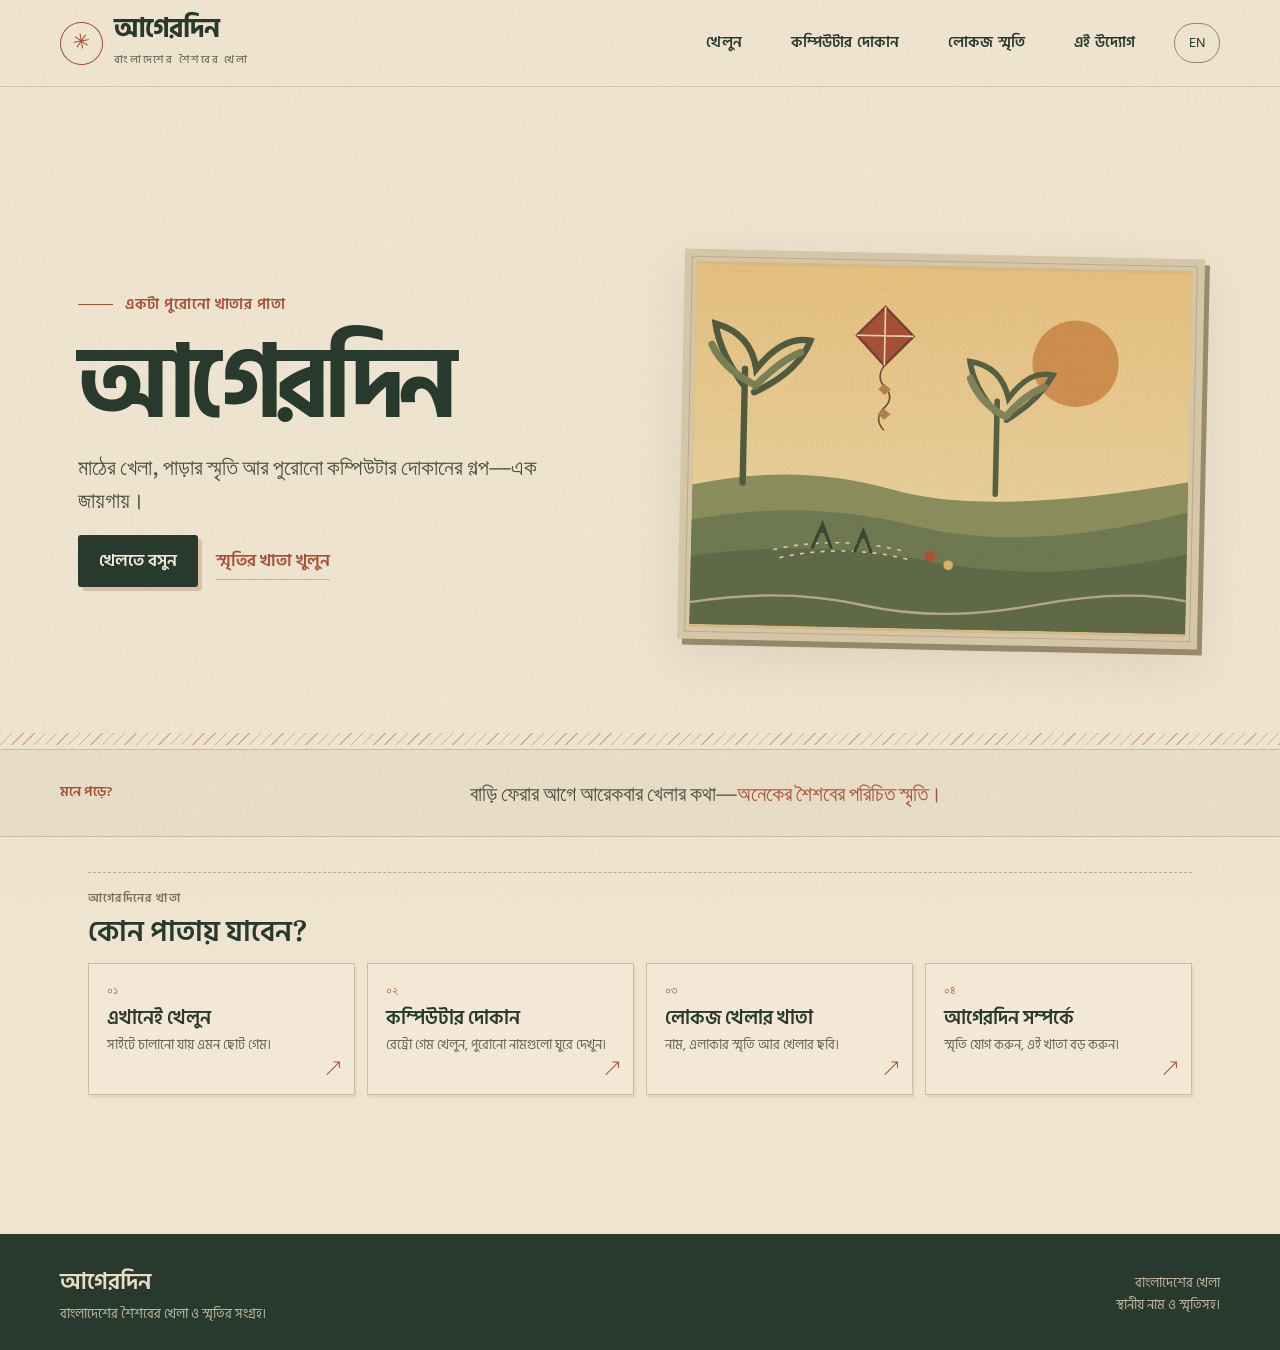
==== commit 49a898b9: "Restore game photo slideshow" ====
--- a/index.html
+++ b/index.html
@@ -59,11 +59,12 @@
 
     .play-intro-art{height:auto;aspect-ratio:480/190;margin:0 auto 14px;border:1px solid #cbbd9f;background:#e8ddc7;overflow:hidden}.play-intro-art svg{display:block;width:100%;height:100%}.play-intro-art svg text:last-child{font-size:12px}.ludo-board{width:min(100%,420px);padding:7px;background:#e7d8bb;border:2px solid #9e8d66;border-radius:6px;box-shadow:inset 0 0 0 3px #f3e8d0,4px 5px 0 #6c5b3d26}.ludo-svg{overflow:visible}.ludo-paper{fill:#f5ecd9;stroke:#a8956d;stroke-width:2}.ludo-home{stroke-width:2}.ludo-home.red{fill:#d9ae91;stroke:#a64f36}.ludo-home.blue{fill:#aab9c8;stroke:#536d8b}.ludo-home.green{fill:#b8c19b;stroke:#77834d}.ludo-home.yellow{fill:#d5bd91;stroke:#a27642}.ludo-home.inactive{fill:#ded5c3;stroke:#bcb29d}.ludo-home-inner{fill:#f5ecd9;stroke:#b19f78;stroke-width:2}.ludo-inactive-label{font:600 11px Arial,sans-serif;text-anchor:middle;fill:#7e7769;letter-spacing:.6px}.ludo-route-line{fill:none;stroke:#b4a47f;stroke-width:35;stroke-linecap:round;stroke-linejoin:round;opacity:.38}.ludo-space{fill:#fbf5e9;stroke:#b5a783;stroke-width:1.5}.ludo-space.safe{fill:#e3d7a9}.ludo-space.start-red{fill:#c97b5b}.ludo-space.start-blue{fill:#7b92ad}.ludo-space.start-green{fill:#929a65}.ludo-space.start-yellow{fill:#c29c5c}.ludo-lane{stroke:#b4a47f;stroke-width:1.5}.ludo-lane.red{fill:#d9ae91}.ludo-lane.blue{fill:#aab9c8}.ludo-lane.green{fill:#b8c19b}.ludo-lane.yellow{fill:#d5bd91}.ludo-lane.inactive{opacity:.45}.ludo-star{font-size:17px;text-anchor:middle;fill:#6f684f}.ludo-center{fill:#dfcca0;stroke:#a8956d;stroke-width:2}.ludo-center-red{fill:#c88464}.ludo-center-blue{fill:#8299b3}.ludo-center-green{fill:#98a271}.ludo-center-yellow{fill:#c9a663}.ludo-token{cursor:default}.ludo-token circle{stroke:#fbf2df;stroke-width:2;filter:drop-shadow(1px 2px 1px #42362266)}.ludo-token text{font:700 12px Arial,sans-serif;text-anchor:middle;fill:#fff}.ludo-token.legal{cursor:pointer;animation:token-ready .9s ease-in-out infinite alternate}.ludo-token.legal circle{stroke:#fff7d8;stroke-width:4}.ludo-match{display:flex;align-items:center;justify-content:space-between;gap:9px;margin:0 0 8px}.ludo-mode,.ludo-turn{display:inline-flex;align-items:center;gap:7px;padding:7px 10px;border:1px solid #cbbb98;background:#eee4cf;font-size:12px}.ludo-turn{font-weight:700}.ludo-status{font-weight:700;color:#493d2d}.ludo-player-row{grid-template-columns:repeat(2,minmax(0,1fr));margin:8px 0}.ludo-player.turn{outline:2px solid var(--token,#a64f36);outline-offset:1px}.ludo-dice-panel{display:flex;align-items:center;gap:12px;max-width:520px;margin:10px auto;padding:10px;background:#eee4cf;border:1px solid #b8a986}.ludo-dice-copy{display:flex;flex:1;flex-direction:column;gap:2px}.ludo-dice-copy strong{font:600 17px Literata,serif;color:#453b2e}.ludo-dice-copy small{font-size:12px;color:#686451}.ludo-roll-button{margin-left:auto;white-space:nowrap}.ludo-actions{max-width:520px;margin:8px auto 0;justify-content:flex-start}.ludo-actions>strong{width:100%;font:600 15px Literata,serif;color:#493d2d}.ludo-move-choice{display:flex;align-items:center;gap:9px;text-align:left}.ludo-move-choice small{display:block;font-size:11px;opacity:.8;margin-top:2px}.ludo-choice-token{display:grid;place-items:center;width:27px;height:27px;border-radius:50%;background:var(--token);color:white;border:2px solid #fff1d2}.ludo-move-choice:focus-visible,.ludo-roll-button:focus-visible{outline:3px solid #a64f36;outline-offset:3px}@keyframes token-ready{from{transform:scale(1)}to{transform:scale(1.16)}}
     @media(max-width:520px){.ludo-board{width:100%;padding:4px}.ludo-match{align-items:stretch;flex-direction:column}.ludo-mode,.ludo-turn{justify-content:center}.ludo-dice-panel{gap:8px;padding:8px}.ludo-die{min-width:44px;height:44px;font-size:27px}.ludo-dice-copy strong{font-size:15px}.ludo-roll-button{padding:8px 10px}.ludo-player{grid-template-columns:14px 1fr auto;padding:7px 5px;gap:5px}.ludo-player strong{font-size:12px}.ludo-player small{font-size:10px}}
-    .navlinks a{position:relative;color:#29392e;font-weight:600;letter-spacing:.01em;text-decoration:none;padding:7px 1px;transition:color .18s ease}
-    .navlinks a:after{content:"";position:absolute;left:0;right:0;bottom:1px;height:2px;background:var(--rust);transform:scaleX(0);transform-origin:left;transition:transform .18s ease}
-    .navlinks a:hover,.navlinks a:focus-visible,.navlinks a[aria-current="page"]{color:#873f2f}
-    .navlinks a:hover:after,.navlinks a:focus-visible:after,.navlinks a[aria-current="page"]:after{transform:scaleX(1)}
-    .navlinks a[aria-current="page"]{font-weight:700}
+    .memory-gallery{max-width:980px;margin:0 auto 22px;padding:11px;background:#e9dec8;border:1px solid #bba980;box-shadow:4px 5px 0 #80725119}.gallery-stage{position:relative;overflow:hidden;background:#d6c6a4;border:1px solid #a89770}.memory-slide{margin:0;animation:gallery-in .32s ease both}.memory-slide[hidden]{display:none!important}.memory-slide img{display:block;width:100%;height:clamp(230px,48vw,490px);object-fit:cover;background:#d8c9a9}.memory-slide figcaption{display:flex;justify-content:space-between;align-items:center;gap:10px;flex-wrap:wrap;padding:10px 12px;background:#f7f0e2;color:#4b4739}.memory-slide figcaption strong{font:600 18px Literata,"Hind Siliguri",serif}.memory-slide figcaption small{font-size:11px;color:#746a54}.memory-slide figcaption a{color:var(--rust);text-underline-offset:2px}.gallery-controls{min-height:46px;display:flex;align-items:center;justify-content:center;gap:10px;flex-wrap:wrap;padding:9px 0 0}.gallery-arrow,.gallery-toggle{min-width:42px;min-height:40px;border:1px solid #aa9b7e;background:#eee4cf;color:#3e493d;cursor:pointer;font:600 15px Arial,sans-serif}.gallery-toggle{min-width:82px;font-size:12px}.gallery-dots{display:flex;justify-content:center;gap:6px}.gallery-dot{width:12px;height:12px;padding:0;border:1px solid #897a5c;border-radius:50%;background:#d4c5a5;cursor:pointer}.gallery-dot[aria-current="true"]{background:var(--rust);border-color:var(--rust);box-shadow:0 0 0 3px #a64f3626}.gallery-count{min-width:42px;text-align:center;color:#665b45;font-size:12px;font-variant-numeric:tabular-nums}.gallery-arrow:focus-visible,.gallery-toggle:focus-visible,.gallery-dot:focus-visible{outline:3px solid var(--rust);outline-offset:2px}.memory-gallery:focus-visible{outline:3px solid var(--rust);outline-offset:4px}@keyframes gallery-in{from{opacity:.65}to{opacity:1}}@media(max-width:520px){.memory-gallery{padding:7px}.memory-slide img{height:clamp(210px,58vw,330px)}.memory-slide figcaption{align-items:flex-start;flex-direction:column;gap:4px;padding:8px 10px}.memory-slide figcaption strong{font-size:16px}.gallery-controls{gap:7px}.gallery-dot{width:11px;height:11px}}@media(prefers-reduced-motion:reduce){.memory-slide{animation:none}}
+
+    .navlinks a{position:relative;color:#29392e;font-weight:600;letter-spacing:.01em;text-decoration:none!important;border-bottom:0!important;box-shadow:none!important;padding:8px 10px;border-radius:3px;transition:color .18s ease,background-color .18s ease}
+    .navlinks a:before,.navlinks a:after{content:none!important;display:none!important}
+    .navlinks a:hover,.navlinks a:focus-visible{color:#873f2f;background:#f1e8d7;text-decoration:none!important}
+    .navlinks a[aria-current="page"]{color:#873f2f;background:#e5d8bf;font-weight:700;text-decoration:none!important;border-bottom:0!important;box-shadow:none!important}
     .result-card{width:min(460px,100%);max-height:min(88vh,760px);overflow:auto;padding:31px 28px 25px}
     .result-close{position:absolute;z-index:1;top:13px;right:14px;width:34px;height:34px;border:1px solid #cbbb98;background:#f7f0e2;color:#514a3b;border-radius:50%;font-size:23px;line-height:1;cursor:pointer}
     .result-scoreline{position:relative;display:flex;justify-content:space-between;align-items:center;gap:12px;margin:0 auto 12px;padding:10px 12px;border:1px solid #c6b58f;background:#e8ddc7;text-align:left}
@@ -74,10 +75,11 @@
     .result-win .result-mark{animation:result-seal .55s .12s ease-out both,seal-wiggle .5s .7s ease-in-out 1}
     @keyframes seal-wiggle{0%,100%{rotate:0deg}35%{rotate:7deg}70%{rotate:-5deg}}
     .result-backdrop button:focus-visible{outline:3px solid #8f432f;outline-offset:3px}
-    @media(max-width:650px){.navlinks a{display:block;padding:8px 10px;border-left:3px solid transparent;border-radius:2px}.navlinks a:after{display:none}.navlinks a[aria-current="page"]{background:#e5d8bf;border-left-color:var(--rust)}}
+    @media(max-width:650px){.navlinks a{display:block;padding:8px 10px;border-left:3px solid transparent;border-radius:2px}.navlinks a:after{display:none!important}.navlinks a[aria-current="page"]{background:#e5d8bf;border-left-color:var(--rust)}}
     @media(max-width:420px){.result-card{padding:27px 18px 20px}.result-card h3{font-size:24px}.result-scoreline{align-items:flex-start;flex-direction:column;gap:3px}.result-scoreline strong{text-align:left}}
     .cabinet-game-dialog{max-height:94dvh;overflow:auto;overscroll-behavior:contain}.cabinet-difficulty{display:flex;align-items:center;justify-content:flex-end;gap:10px;margin:4px 0 12px;color:#514936;font-size:13px}.cabinet-difficulty select{min-height:38px;padding:6px 26px 6px 10px;border:1px solid #a9986f;background:#f4ead4;color:#302e25}.cabinet-canvas-wrap{max-width:620px;margin:0 auto;border-color:#8a7851;background:#26372b}.cabinet-canvas-wrap canvas{display:block;width:100%;height:auto;touch-action:none;user-select:none}.cabinet-touch-controls{align-items:center;flex-wrap:wrap}.cabinet-touch-controls .retro-help{max-width:68%;margin:0}.cabinet-touch-controls button{min-width:50px;min-height:44px;touch-action:manipulation}.cabinet-touch-controls .primary{background:#9a4a32;color:#fff2dc;border-color:#70402e}.cabinet-game-dialog button:focus-visible,.cabinet-difficulty select:focus-visible{outline:3px solid #a64f36;outline-offset:2px}@media(max-width:520px){.cabinet-game-dialog{padding:12px;max-height:96dvh}.cabinet-canvas-wrap{border-width:6px}.cabinet-touch-controls{align-items:stretch}.cabinet-touch-controls .retro-help{max-width:100%;width:100%}.cabinet-touch-controls .retro-control-group{justify-content:center}.cabinet-difficulty{justify-content:space-between}}@media(prefers-reduced-motion:reduce){.cabinet-game-dialog .retro-overlay{animation:none}}
 
+    .carrom-meta{max-width:620px;margin:10px auto 0;display:grid;grid-template-columns:1fr minmax(145px,.7fr);gap:12px;align-items:center}.carrom-legend{display:flex;gap:12px;flex-wrap:wrap;color:#5c513e;font-size:11px}.carrom-legend>span{display:inline-flex;align-items:center;gap:5px}.carrom-chip{width:12px;height:12px;border-radius:50%;border:1px solid #8f7955;display:inline-block}.carrom-chip.light{background:#f4e9ce}.carrom-chip.dark{background:#292723}.carrom-chip.queen{background:#b44e35}.carrom-power{display:grid;grid-template-columns:auto 1fr 36px;align-items:center;gap:8px;color:#6c5e46;font-size:11px}.carrom-power progress{width:100%;height:10px;accent-color:#a64f36}.carrom-power b{text-align:right;color:#873f2f}.cabinet-game-dialog .retro-overlay{line-height:1.55}.cabinet-game-dialog .retro-overlay strong{margin-bottom:2px}.cabinet-game-dialog .retro-scorebar{max-width:620px;margin:10px auto}.cabinet-game-dialog .retro-help{line-height:1.5}@media(max-width:520px){.carrom-meta{grid-template-columns:1fr;gap:7px}.carrom-legend{justify-content:center}.carrom-power{grid-template-columns:auto 1fr 34px}.navlinks a{padding:8px 10px}}
   </style>
 </head>
 <body>
@@ -142,11 +144,20 @@
     <section class="archive" id="memories" data-route-page="memories">
       <div class="wrap">
         <div class="section-head"><div><p class="section-kicker" id="archiveKicker">মাঠ, স্কুল আর পাড়ার খেলা</p><h2 class="section-title" id="archiveTitle">লোকজ খেলার স্মৃতির খাতা</h2></div><p class="section-note" id="archiveNote">হাতের কাছে খেলার মতো করে বানানো হয়েছে শুধু ওপরের দুটি খেলা। বাকি নাম, ছড়া ও নিয়ম এখানে স্মৃতি হিসেবে রাখা হয়েছে।</p></div>
-        <div class="play-sports-photos"><div class="field-photo-intro"><h3 id="fieldPhotosTitle">মাঠের খেলার ছবি</h3><p id="fieldPhotosNote">বাংলাদেশে কাবাডি ও ফুটবল খেলার দুটি ছবি।</p></div>
-        <div class="memory-photos">
-          <figure class="memory-photo"><img id="kabaddiPhoto" src="https://commons.wikimedia.org/wiki/Special:Redirect/file/Kabadi.jpg?width=900" loading="lazy" decoding="async" alt="বাংলাদেশে শিশুদের কাবাডি খেলার ছবি"><figcaption><strong id="kabaddiPhotoTitle">শিশুদের কাবাডি খেলা</strong><small><a href="https://commons.wikimedia.org/wiki/File:Kabadi.jpg" target="_blank" rel="noopener">Goutam · Wikimedia Commons</a> · <a href="https://creativecommons.org/licenses/by-sa/3.0/" target="_blank" rel="noopener">CC BY-SA 3.0</a></small></figcaption></figure>
-          <figure class="memory-photo"><img id="footballPhoto" src="https://commons.wikimedia.org/wiki/Special:Redirect/file/Football%20in%20the%20village%20of%20Bangladesh.jpg?width=900" loading="lazy" decoding="async" alt="বাংলাদেশের গ্রামে শিশুদের ফুটবল খেলার ছবি"><figcaption><strong id="footballPhotoTitle">গ্রামে শিশুদের ফুটবল খেলা</strong><small><a href="https://commons.wikimedia.org/wiki/File:Football_in_the_village_of_Bangladesh.jpg" target="_blank" rel="noopener">Goutam · Wikimedia Commons</a> · <a href="https://creativecommons.org/licenses/by-sa/3.0/" target="_blank" rel="noopener">CC BY-SA 3.0</a></small></figcaption></figure>
-        </div></div>
+        <div class="play-sports-photos">
+          <div class="field-photo-intro"><h3 id="fieldPhotosTitle">খেলার মাঠের স্মৃতিচিত্র</h3><p id="fieldPhotosNote">কাবাডি, কুতকুত, বলীখেলা—ছবিতে ফিরে দেখি পাড়ার খেলার দিনগুলো।</p></div>
+          <div class="memory-gallery" id="memoryGallery" role="region" aria-roledescription="carousel" aria-label="বাংলাদেশের লোকজ খেলার ছবির স্লাইডশো" tabindex="0">
+            <div class="gallery-stage">
+              <figure class="memory-slide" data-gallery-slide="0"><img id="kabaddiPhoto" src="https://commons.wikimedia.org/wiki/Special:Redirect/file/Kabadi.jpg?width=1200" loading="eager" decoding="async" fetchpriority="high" alt="বাংলাদেশে শিশুদের কাবাডি খেলার ছবি"><figcaption><strong data-bn="শিশুদের কাবাডি খেলা" data-en="Children’s kabaddi match">শিশুদের কাবাডি খেলা</strong><small><a href="https://commons.wikimedia.org/wiki/File:Kabadi.jpg" target="_blank" rel="noopener">Goutam · Wikimedia Commons</a> · <a href="https://creativecommons.org/licenses/by-sa/3.0/" target="_blank" rel="noopener">CC BY-SA 3.0</a></small></figcaption></figure>
+              <figure class="memory-slide" data-gallery-slide="1" hidden><img id="footballPhoto" src="https://commons.wikimedia.org/wiki/Special:Redirect/file/Football%20in%20the%20village%20of%20Bangladesh.jpg?width=1200" loading="lazy" decoding="async" alt="বাংলাদেশের গ্রামে শিশুদের ফুটবল খেলার ছবি"><figcaption><strong data-bn="গ্রামে শিশুদের ফুটবল" data-en="Village football in Bangladesh">গ্রামে শিশুদের ফুটবল</strong><small><a href="https://commons.wikimedia.org/wiki/File:Football_in_the_village_of_Bangladesh.jpg" target="_blank" rel="noopener">Goutam · Wikimedia Commons</a> · <a href="https://creativecommons.org/licenses/by-sa/3.0/" target="_blank" rel="noopener">CC BY-SA 3.0</a></small></figcaption></figure>
+              <figure class="memory-slide" data-gallery-slide="2" hidden><img src="https://commons.wikimedia.org/wiki/Special:Redirect/file/Traditional%20Lathi%20Khela%20at%20Jamalpur%2C%20Bangladesh.jpg?width=1200" loading="lazy" decoding="async" alt="জামালপুরের ঐতিহ্যবাহী লাঠিখেলার ছবি"><figcaption><strong data-bn="জামালপুরের লাঠিখেলা" data-en="Lathi Khela in Jamalpur">জামালপুরের লাঠিখেলা</strong><small><a href="https://commons.wikimedia.org/wiki/File:Traditional_Lathi_Khela_at_Jamalpur,_Bangladesh.jpg" target="_blank" rel="noopener">বিন ইয়ামিন · Wikimedia Commons</a> · <a href="https://creativecommons.org/licenses/by-sa/4.0/" target="_blank" rel="noopener">CC BY-SA 4.0</a></small></figcaption></figure>
+              <figure class="memory-slide" data-gallery-slide="3" hidden><img src="https://commons.wikimedia.org/wiki/Special:Redirect/file/Childhood%20game%20of%20Bangladesh%20village.jpg?width=1200" loading="lazy" decoding="async" alt="বগুড়ার গ্রামে শিশুদের চার গুটি খেলার ছবি"><figcaption><strong data-bn="চার গুটি—খেজুরের আটিতে" data-en="Char Guti with date seeds">চার গুটি—খেজুরের আটিতে</strong><small><a href="https://commons.wikimedia.org/wiki/File:Childhood_game_of_Bangladesh_village.jpg" target="_blank" rel="noopener">Shameem Reza · Wikimedia Commons</a> · <a href="https://creativecommons.org/licenses/by-sa/3.0/" target="_blank" rel="noopener">CC BY-SA 3.0</a></small></figcaption></figure>
+              <figure class="memory-slide" data-gallery-slide="4" hidden><img src="https://commons.wikimedia.org/wiki/Special:Redirect/file/Kutkut%20or%20ekka%20dokka.JPG?width=1200" loading="lazy" decoding="async" alt="বাংলাদেশে মাটিতে আঁকা কুতকুত খেলার ছবি"><figcaption><strong data-bn="কুতকুত / এক্কা-দোক্কা" data-en="Kutkut / Ekka-Dokka">কুতকুত / এক্কা-দোক্কা</strong><small><a href="https://commons.wikimedia.org/wiki/File:Kutkut_or_ekka_dokka.JPG" target="_blank" rel="noopener">MohaiminPatwary · Wikimedia Commons</a> · <a href="https://creativecommons.org/licenses/by-sa/3.0/" target="_blank" rel="noopener">CC BY-SA 3.0</a></small></figcaption></figure>
+              <figure class="memory-slide" data-gallery-slide="5" hidden><img src="https://commons.wikimedia.org/wiki/Special:Redirect/file/Jobbarer%20Boli%20Khela-Traditional%20Wrestling%20Sport.jpg?width=1200" loading="lazy" decoding="async" alt="চট্টগ্রামের জব্বারের বলীখেলার ছবি"><figcaption><strong data-bn="চট্টগ্রামের জব্বারের বলীখেলা" data-en="Jobbarer Boli Khela in Chattogram">চট্টগ্রামের জব্বারের বলীখেলা</strong><small><a href="https://commons.wikimedia.org/wiki/File:Jobbarer_Boli_Khela-Traditional_Wrestling_Sport.jpg" target="_blank" rel="noopener">Zitu.madcap0901125 · Wikimedia Commons</a> · <a href="https://creativecommons.org/licenses/by-sa/4.0/" target="_blank" rel="noopener">CC BY-SA 4.0</a></small></figcaption></figure>
+            </div>
+            <div class="gallery-controls"><button class="gallery-arrow" id="galleryPrev" type="button" aria-label="আগের ছবি">←</button><div class="gallery-dots" id="galleryDots" role="group" aria-label="ছবি বাছুন"></div><button class="gallery-arrow" id="galleryNext" type="button" aria-label="পরের ছবি">→</button><span class="gallery-count" id="galleryCount" aria-live="polite">১ / ৬</span><button class="gallery-toggle" id="galleryToggle" type="button" aria-pressed="false">বিরতি</button></div>
+          </div>
+        </div>
         <div class="search-row"><label class="search-box"><span class="sr-only" hidden>খেলা খুঁজুন</span><input id="search" type="search" placeholder="খেলার নাম লিখে খুঁজুন... যেমন কুতকুত, গুলি, fist cricket" aria-label="খেলার নাম লিখে খুঁজুন"></label></div>
         <div class="filters" id="filters" role="group" aria-label="খেলার ধরন বাছুন"></div>
         <p class="catalog-count" id="catalogCount" aria-live="polite"></p>
@@ -172,7 +183,8 @@
   <dialog id="rapidDialog" class="retro-dialog" aria-labelledby="rapidTitle" aria-describedby="rapidIntro"><div class="shop-game-head"><div><p class="section-kicker">নকিয়া যুগ · ০৪</p><h2 id="rapidTitle">Rapid Roll</h2></div><button class="close" id="rapidClose" type="button" aria-label="বন্ধ করুন">×</button></div><p id="rapidIntro">বলটিকে দুলতে থাকা প্ল্যাটফর্মে রাখুন। স্ক্রিনের ওপরের বিপদ এড়িয়ে নামতে থাকুন।</p><div class="retro-screen-wrap"><canvas id="rapidCanvas" width="480" height="360" aria-label="Rapid Roll game"></canvas><div class="retro-overlay" id="rapidOverlay"><strong id="rapidOverlayTitle">প্ল্যাটফর্ম ধরুন!</strong><span id="rapidOverlayText">বাম-ডানে গড়িয়ে প্ল্যাটফর্মে নামুন—ফাঁক আর কাঁটা এড়ান।</span><button class="primary" id="rapidStart" type="button">খেলা শুরু</button></div></div><div class="retro-scorebar"><span id="rapidScore">স্কোর · ০</span><span id="rapidState">প্রস্তুত</span></div><div class="retro-controls"><div class="retro-control-group"><button id="rapidLeft" aria-label="বামে গড়ান">←</button><button id="rapidRight" aria-label="ডানে গড়ান">→</button></div><div class="retro-control-group"><button id="rapidPause" type="button">বিরতি</button><button id="rapidAgain" class="primary" type="button">আবার খেলুন</button></div></div><p class="retro-help" id="rapidHelp">কিবোর্ড: ← → / A D · মোবাইলে বোতাম চাপুন</p></dialog>
 
   <dialog id="classicArcadeDialog" class="retro-dialog classic-arcade-dialog" aria-labelledby="classicTitle" aria-describedby="classicIntro"><div class="shop-game-head"><div><p class="section-kicker" id="classicKicker">নিজস্ব রেট্রো আর্কেড</p><h2 id="classicTitle">ক্যাবিনেট ডুয়েল</h2></div><button class="close" id="classicClose" type="button" aria-label="বন্ধ করুন">×</button></div><p id="classicIntro" class="classic-intro"></p><label class="difficulty-picker classic-difficulty" id="classicDifficultyWrap"><span id="classicDifficultyLabel">কম্পিউটারের স্তর</span><select id="classicDifficulty"><option value="easy">সহজ</option><option value="hard" selected>কঠিন</option><option value="hardest">সবচেয়ে কঠিন</option></select></label><div class="retro-screen-wrap classic-screen"><canvas id="classicCanvas" width="640" height="360" aria-label="Retro arcade game"></canvas><div class="retro-overlay" id="classicOverlay"><strong id="classicOverlayTitle">খেলার আগে নিয়ম জেনে নিন</strong><span id="classicOverlayText"></span><button class="primary" id="classicStart" type="button">খেলা শুরু ↗</button></div></div><div class="classic-status" id="classicStatus" aria-live="polite"></div><div class="classic-controls" id="classicControls"><button type="button" data-arcade-key="KeyA">◀</button><button type="button" data-arcade-key="KeyW">▲</button><button type="button" data-arcade-key="KeyS">▼</button><button type="button" data-arcade-key="KeyD">▶</button><button type="button" data-arcade-key="KeyJ">J · আঘাত</button><button type="button" data-arcade-key="KeyK">K · জোরে</button><button type="button" data-arcade-key="Space">SPACE</button></div><div class="retro-controls"><span class="retro-help" id="classicHelp"></span><div class="retro-control-group"><button id="classicAgain" class="primary" type="button">আবার খেলুন</button></div></div></dialog>
-  <dialog id="carromDialog" class="retro-dialog cabinet-game-dialog" aria-labelledby="carromTitle" aria-describedby="carromIntro"><div class="shop-game-head"><div><p class="section-kicker" id="carromKicker">পাড়ার বোর্ড · ১০</p><h2 id="carromTitle">গলির ক্যারম</h2></div><button class="close" id="carromClose" type="button" aria-label="বন্ধ করুন">×</button></div><p id="carromIntro">স্ট্রাইকারে টেনে উল্টো দিকে ছেড়ে শট নিন। গুটি পকেটে ফেলুন; কম্পিউটারও পাল্টা চাল দেবে।</p><label class="difficulty-picker cabinet-difficulty"><span id="carromDiffLabel">কম্পিউটারের স্তর</span><select id="carromDiff"><option value="easy">সহজ</option><option value="hard" selected>কঠিন</option><option value="hardest">সবচেয়ে কঠিন</option></select></label><div class="retro-screen-wrap cabinet-canvas-wrap"><canvas id="carromCanvas" width="520" height="520" aria-label="ক্যারম বোর্ড। স্ট্রাইকার পেছনে টেনে ছেড়ে শট নিন।"></canvas><div class="retro-overlay" id="carromOverlay"><strong id="carromOverTitle">বোর্ড সাজানো। আপনি আগে।</strong><span id="carromOverText">স্ট্রাইকার থেকে টেনে ছেড়ে গুটি পকেটে ফেলুন।</span><button class="primary" id="carromStart" type="button">খেলা শুরু</button></div></div><div class="retro-scorebar"><span id="carromScore">আপনি ০ · কম্পিউটার ০</span><span id="carromState" aria-live="polite">প্রস্তুত</span></div><div class="retro-controls cabinet-touch-controls"><span class="retro-help" id="carromHelp">স্ট্রাইকারের পেছন থেকে টেনে ছাড়ুন। মোবাইলে আঙুল দিয়ে একইভাবে শট নিন।</span><div class="retro-control-group"><button id="carromPause" type="button">বিরতি</button><button id="carromAgain" class="primary" type="button">আবার খেলুন</button></div></div></dialog>
+  <dialog id="carromDialog" class="retro-dialog cabinet-game-dialog" aria-labelledby="carromTitle" aria-describedby="carromIntro"><div class="shop-game-head"><div><p class="section-kicker" id="carromKicker">পাড়ার বোর্ড · ১০</p><h2 id="carromTitle">গলির ক্যারম</h2></div><button class="close" id="carromClose" type="button" aria-label="বন্ধ করুন">×</button></div><p id="carromIntro">স্ট্রাইকারে টেনে উল্টো দিকে ছেড়ে শট নিন। গুটি পকেটে ফেলুন; কম্পিউটারও পাল্টা চাল দেবে।</p><label class="difficulty-picker cabinet-difficulty"><span id="carromDiffLabel">কম্পিউটারের স্তর</span><select id="carromDiff"><option value="easy">সহজ</option><option value="hard" selected>কঠিন</option><option value="hardest">সবচেয়ে কঠিন</option></select></label><div class="retro-screen-wrap cabinet-canvas-wrap"><canvas id="carromCanvas" width="520" height="520" aria-label="ক্যারম বোর্ড। স্ট্রাইকার পেছনে টেনে ছেড়ে শট নিন।"></canvas><div class="retro-overlay" id="carromOverlay"><strong id="carromOverTitle">বোর্ড সাজানো। আপনি আগে।</strong><span id="carromOverText">স্ট্রাইকার থেকে টেনে ছেড়ে গুটি পকেটে ফেলুন।</span><button class="primary" id="carromStart" type="button">খেলা শুরু</button></div></div><div class="carrom-meta"><div class="carrom-legend"><span><i class="carrom-chip light"></i><span id="carromPlayerLegend">আপনার সাদা</span></span><span><i class="carrom-chip dark"></i><span id="carromCpuLegend">কম্পিউটারের কালো</span></span><span><i class="carrom-chip queen"></i><span id="carromQueenLegend">লাল রানি</span></span></div><label class="carrom-power"><span id="carromPowerLabel">শটের জোর</span><progress id="carromPower" max="100" value="0"></progress><b id="carromPowerValue">0%</b></label></div>
+    <div class="retro-scorebar"><span id="carromScore">আপনি ০ · কম্পিউটার ০</span><span id="carromState" aria-live="polite">প্রস্তুত</span></div><div class="retro-controls cabinet-touch-controls"><span class="retro-help" id="carromHelp">স্ট্রাইকারের পেছন থেকে টেনে ছাড়ুন। মোবাইলে আঙুল দিয়ে একইভাবে শট নিন।</span><div class="retro-control-group"><button id="carromPause" type="button">বিরতি</button><button id="carromAgain" class="primary" type="button">আবার খেলুন</button></div></div></dialog>
   <dialog id="tableDialog" class="retro-dialog cabinet-game-dialog" aria-labelledby="tableTitle" aria-describedby="tableIntro"><div class="shop-game-head"><div><p class="section-kicker" id="tableKicker">দোকানের টেবিল · ১১</p><h2 id="tableTitle">পাড়ার টেবিল টেনিস</h2></div><button class="close" id="tableClose" type="button" aria-label="বন্ধ করুন">×</button></div><p id="tableIntro">প্যাডেল সরিয়ে বল ফেরান। কম্পিউটার বলের গতিপথ পড়বে—আপনি কতবার ফেরাতে পারেন দেখি।</p><label class="difficulty-picker cabinet-difficulty"><span id="tableDiffLabel">কম্পিউটারের স্তর</span><select id="tableDiff"><option value="easy">সহজ</option><option value="hard" selected>কঠিন</option><option value="hardest">সবচেয়ে কঠিন</option></select></label><div class="retro-screen-wrap cabinet-canvas-wrap"><canvas id="tableCanvas" width="640" height="420" aria-label="টেবিল টেনিস। স্পর্শ, A/D বা তীরচিহ্নে প্যাডেল চালান।"></canvas><div class="retro-overlay" id="tableOverlay"><strong id="tableOverTitle">সার্ভিস আপনার।</strong><span id="tableOverText">প্যাডেল সরান, বল ফেরান—১১ পয়েন্টে ম্যাচ।</span><button class="primary" id="tableStart" type="button">ম্যাচ শুরু</button></div></div><div class="retro-scorebar"><span id="tableScore">আপনি ০ · কম্পিউটার ০</span><span id="tableState" aria-live="polite">প্রস্তুত</span></div><div class="retro-controls cabinet-touch-controls"><div class="retro-control-group"><button id="tableLeft" type="button" aria-label="প্যাডেল বামে নিন">←</button><button id="tableRight" type="button" aria-label="প্যাডেল ডানে নিন">→</button></div><div class="retro-control-group"><button id="tablePause" type="button">বিরতি</button><button id="tableAgain" class="primary" type="button">আবার খেলুন</button></div></div><p class="retro-help" id="tableHelp">A/D, ←/→, অথবা পর্দায় আঙুল/মাউস সরান।</p></dialog>
   <script>
     const sources={
@@ -387,32 +399,89 @@
     const extraCabinetText={bn:{carromTitle:'গলির ক্যারম',carromDesc:'স্ট্রাইকারে টান দিয়ে গুটি পকেটে ফেলুন। কম্পিউটারের সঙ্গে পালা করে খেলুন; লাল রানি দুই পয়েন্ট।',carromBtn:'বোর্ড সাজান ↗',tableTitle:'পাড়ার টেবিল টেনিস',tableDesc:'প্যাডেল চালিয়ে বল ফেরান। কম্পিউটারের তিন স্তরের সঙ্গে ১১ পয়েন্টের ম্যাচ খেলুন।',tableBtn:'ম্যাচ শুরু ↗',tag:'এখানেই খেলুন',easy:'সহজ',hard:'কঠিন',hardest:'সবচেয়ে কঠিন',diff:'কম্পিউটারের স্তর',carromWin:'বোর্ড আপনার!',carromLoss:'কম্পিউটার জিতেছে',carromDraw:'স্কোর সমান',carromWinLine:'গুটি পকেটে, আত্মবিশ্বাসও বোর্ডে। দোকানদার এবার চা-নাস্তার বিল ধরাতে পারে।',carromLossLine:'কম্পিউটার জিতল। ওর চাল দেখে মনে হচ্ছে আগে থেকেই বোর্ডের সঙ্গে পরিচয় ছিল।',carromDrawLine:'সমান সমান। বোর্ডটাই বোধহয় কাউকে পক্ষ নিতে দিল না।',tableWin:'ম্যাচ জিতেছেন!',tableLoss:'ম্যাচ হারলেন',tableWinLine:'এগারো পয়েন্ট। কম্পিউটার টেবিলকে দোষ দিতে চায়, কিন্তু সত্যিটা জানে।',tableLossLine:'ম্যাচ শেষ। আপনার প্যাডেল পারফরম্যান্স রিভিউ চেয়েছে।'},en:{carromTitle:'Golir Carrom',carromDesc:'Flick the striker to pocket coins. Take turns against the computer; the red queen is worth two.',carromBtn:'Rack the board ↗',tableTitle:'Para Table Tennis',tableDesc:'Move your paddle and return the ball. Play an 11-point match against three CPU levels.',tableBtn:'Start a match ↗',tag:'PLAY HERE',easy:'Easy',hard:'Hard',hardest:'Hardest',diff:'Computer level',carromWin:'Board is yours!',carromLoss:'Computer wins',carromDraw:'Dead even',carromWinLine:'Coins pocketed, confidence pocketed too. The shopkeeper may send over the tea bill next.',carromLossLine:'The computer wins. Judging by those shots, it knew the board personally.',carromDrawLine:'All square. Even the board refused to take sides.',tableWin:'Match won!',tableLoss:'Match lost',tableWinLine:'Eleven points. The computer would like to blame the table, but it knows better.',tableLossLine:'Match over. Your paddle has requested a performance review.'}};
     const renderCabinetBase=renderCabinetShelf;
     renderCabinetShelf=function(){renderCabinetBase();const c=extraCabinetText[lang],grid=document.querySelector('#cabinetGrid');grid.insertAdjacentHTML('beforeend','<article class="cabinet-card"><div class="cabinet-card-top"><span class="cabinet-pixel" aria-hidden="true">◉</span><span class="cabinet-stamp">'+c.tag+'</span></div><div class="cabinet-art" aria-hidden="true"><svg viewBox="0 0 480 220"><rect width="480" height="220" fill="#19271f"/><rect x="90" y="8" width="300" height="204" rx="8" fill="#a78453" stroke="#ddc88e" stroke-width="7"/><rect x="111" y="28" width="258" height="164" fill="#d8c49a" stroke="#725b3d" stroke-width="5"/><g fill="#322d28" stroke="#8c714d" stroke-width="2"><circle cx="123" cy="40" r="13"/><circle cx="357" cy="40" r="13"/><circle cx="123" cy="180" r="13"/><circle cx="357" cy="180" r="13"/></g><circle cx="240" cy="110" r="35" fill="none" stroke="#a64f36" stroke-width="3"/><g stroke="#493b2b" stroke-width="3"><circle cx="226" cy="96" r="9" fill="#f0e3c4"/><circle cx="253" cy="96" r="9" fill="#322d28"/><circle cx="226" cy="122" r="9" fill="#322d28"/><circle cx="253" cy="122" r="9" fill="#f0e3c4"/><circle cx="240" cy="109" r="10" fill="#b34f35"/></g><circle cx="240" cy="173" r="14" fill="#48624b" stroke="#eee0bd" stroke-width="3"/><text x="17" y="28" fill="#e5d39e" font-size="16" font-family="monospace">GOLIR CARAM</text></svg></div><h4>'+c.carromTitle+'</h4><p>'+c.carromDesc+'</p><button class="primary" type="button" data-extra-game="carrom">'+c.carromBtn+'</button></article><article class="cabinet-card"><div class="cabinet-card-top"><span class="cabinet-pixel" aria-hidden="true">⌁</span><span class="cabinet-stamp">'+c.tag+'</span></div><div class="cabinet-art" aria-hidden="true"><svg viewBox="0 0 480 220"><rect width="480" height="220" fill="#19271f"/><path d="M80 45 400 26 430 172 108 192Z" fill="#6e825b" stroke="#dbc78e" stroke-width="8"/><path d="M91 60 391 43 417 157 118 176Z" fill="#54704d" stroke="#24342a" stroke-width="5"/><path d="M103 117 407 100" stroke="#eee0bd" stroke-width="3"/><path d="M256 51 269 167" stroke="#dfd2ae" stroke-width="4" stroke-dasharray="5 6"/><path d="M239 31 261 29 291 184 268 186Z" fill="#a64f36" stroke="#ead7ab" stroke-width="3"/><ellipse cx="178" cy="97" rx="27" ry="8" fill="#d6b96c" stroke="#eee0bd" stroke-width="3" transform="rotate(-4 178 97)"/><ellipse cx="321" cy="130" rx="27" ry="8" fill="#bc6748" stroke="#eee0bd" stroke-width="3" transform="rotate(-4 321 130)"/><circle cx="275" cy="88" r="7" fill="#f4eedc" stroke="#403c31" stroke-width="2"/><text x="17" y="28" fill="#e5d39e" font-size="16" font-family="monospace">TABLE TENNIS</text></svg></div><h4>'+c.tableTitle+'</h4><p>'+c.tableDesc+'</p><button class="primary" type="button" data-extra-game="table">'+c.tableBtn+'</button></article>');grid.querySelector('[data-extra-game="carrom"]').addEventListener('click',openCarrom);grid.querySelector('[data-extra-game="table"]').addEventListener('click',openTable)};
-    const ce=document.querySelector('#carromCanvas'),cx=ce.getContext('2d'),cd=document.querySelector('#carromDialog');let cg=null,cf=0,ctimer=0,drag=null,clast=0;
-    const langText=()=>extraCabinetText[lang];
-    function cnew(){const pieces=[{x:260,y:255,k:'q',live:true},[-25,-13],[25,-13],[-25,13],[25,13],[0,-27],[0,27]].slice(1).map((p,i)=>({x:260+p[0],y:255+p[1],k:i%2?'b':'w',live:true}));pieces.unshift({x:260,y:255,k:'q',live:true});return{pieces,striker:{x:260,y:453,vx:0,vy:0},p:0,c:0,turn:'p',shots:0,scored:false,running:true,paused:false,over:false,diff:document.querySelector('#carromDiff').value}}
-    function cdraw(){const c=cx,s=cg;c.clearRect(0,0,520,520);c.fillStyle='#5c4c36';c.fillRect(0,0,520,520);c.fillStyle='#b8905b';c.fillRect(17,17,486,486);c.fillStyle='#d8c49a';c.fillRect(34,34,452,452);c.strokeStyle='#765d3e';c.lineWidth=5;c.strokeRect(43,43,434,434);[[43,43],[477,43],[43,477],[477,477]].forEach(([x,y])=>{c.beginPath();c.arc(x,y,20,0,Math.PI*2);c.fillStyle='#302a22';c.fill()});c.strokeStyle='#9d6646';c.lineWidth=2;c.beginPath();c.arc(260,260,39,0,7);c.stroke();c.beginPath();c.arc(260,260,8,0,7);c.fillStyle='#a54a34';c.fill();c.strokeStyle='#8f704c';c.beginPath();c.moveTo(110,445);c.lineTo(410,445);c.moveTo(110,462);c.lineTo(410,462);c.moveTo(110,58);c.lineTo(410,58);c.stroke();c.fillStyle='#6f4d35';c.textAlign='center';c.font='bold 12px sans-serif';c.fillText(lang==='bn'?'গলির বোর্ড':'GOLIR BOARD',260,28);if(!s)return;s.pieces.forEach(q=>{if(!q.live)return;c.beginPath();c.arc(q.x,q.y,11,0,7);c.fillStyle=q.k==='q'?'#b64e36':q.k==='w'?'#f3e8c9':'#322c25';c.fill();c.strokeStyle='#a68f67';c.lineWidth=2;c.stroke()});c.beginPath();c.arc(s.striker.x,s.striker.y,15,0,7);c.fillStyle='#46634d';c.fill();c.strokeStyle='#eee1bf';c.lineWidth=3;c.stroke();if(drag){c.beginPath();c.moveTo(s.striker.x,s.striker.y);c.lineTo(s.striker.x-(drag.x-s.striker.x)*1.5,s.striker.y-(drag.y-s.striker.y)*1.5);c.strokeStyle='#aa4e36';c.setLineDash([7,6]);c.stroke();c.setLineDash([])}}
-    function cscore(){if(!cg)return;const n=x=>lang==='bn'?x.toLocaleString('bn-BD'):x;document.querySelector('#carromScore').textContent=(lang==='bn'?'আপনি ':'You ')+n(cg.p)+' · '+(lang==='bn'?'কম্পিউটার ':'Computer ')+n(cg.c);document.querySelector('#carromState').textContent=cg.over?(lang==='bn'?'খেলা শেষ':'Match over'):cg.turn==='p'?(lang==='bn'?'আপনার চাল':'Your turn'):(lang==='bn'?'কম্পিউটারের চাল':'Computer turn')}
-    function cend(kind){const t=langText();cg.running=false;cg.over=true;cancelAnimationFrame(cf);document.querySelector('#carromOverTitle').textContent=t[kind==='win'?'carromWin':kind==='loss'?'carromLoss':'carromDraw'];document.querySelector('#carromOverText').textContent=(lang==='bn'?'আপনি '+cg.p+' · কম্পিউটার '+cg.c+'। ':'You '+cg.p+' · Computer '+cg.c+'. ')+t[kind==='win'?'carromWinLine':kind==='loss'?'carromLossLine':'carromDrawLine'];document.querySelector('#carromStart').textContent=lang==='bn'?'আবার খেলুন':'Play again';document.querySelector('#carromOverlay').hidden=false;cscore()}
-    function cpocket(q){return [[43,43],[477,43],[43,477],[477,477]].some(([x,y])=>Math.hypot(q.x-x,q.y-y)<23)}
-    function cstep(){if(!cg?.running)return;let moving=false,all=[...cg.pieces,cg.striker];for(const q of all){if(!q.live&&q!==cg.striker)continue;q.x+=q.vx||0;q.y+=q.vy||0;q.vx=(q.vx||0)*.985;q.vy=(q.vy||0)*.985;if(Math.abs(q.vx)+Math.abs(q.vy)>.25)moving=true;else q.vx=q.vy=0;if(q===cg.striker){q.x=Math.max(61,Math.min(459,q.x));q.y=Math.max(61,Math.min(459,q.y))}else if(q.live){if(q.x<58||q.x>462){q.vx*=-.82;q.x=Math.max(58,Math.min(462,q.x))}if(q.y<58||q.y>462){q.vy*=-.82;q.y=Math.max(58,Math.min(462,q.y))}if(cpocket(q)){q.live=false;cg.scored=true;const n=q.k==='q'?2:1;if(cg.turn==='p')cg.p+=n;else cg.c+=n}}}
-      for(let i=0;i<cg.pieces.length;i++){const a=cg.pieces[i];if(!a.live)continue;for(const b of [...cg.pieces.slice(i+1),cg.striker]){const dx=b.x-a.x,dy=b.y-a.y,d=Math.hypot(dx,dy)||1;if(d<22){const nx=dx/d,ny=dy/d,rv=(a.vx-b.vx)*nx+(a.vy-b.vy)*ny;if(rv>0){a.vx-=rv*nx*.94;a.vy-=rv*ny*.94;b.vx+=rv*nx*.94;b.vy+=rv*ny*.94}const ov=(22-d)/2;a.x-=nx*ov;a.y-=ny*ov;b.x+=nx*ov;b.y+=ny*ov;if(Math.abs(a.vx)+Math.abs(a.vy)+Math.abs(b.vx)+Math.abs(b.vy)>.25)moving=true}}}
-      cdraw();if(moving){cf=requestAnimationFrame(cstep);return}cg.shots++;const alive=cg.pieces.some(q=>q.live);if(cg.p>=4||cg.c>=4||!alive||cg.shots>=18){cend(cg.p>cg.c?'win':cg.c>cg.p?'loss':'draw');return}if(!cg.scored)cg.turn=cg.turn==='p'?'cpu':'p';cg.scored=false;cg.striker={x:260,y:cg.turn==='p'?453:67,vx:0,vy:0};cscore();if(cg.turn==='cpu'){ctimer=setTimeout(cpushot,550);return}}
-    function cpushot(){if(!cg?.running||cg.turn!=='cpu')return;const q=cg.pieces.find(x=>x.live);if(!q)return;const pockets=[[43,43],[477,43],[43,477],[477,477]],p=pockets.reduce((a,b)=>Math.hypot(q.x-b[0],q.y-b[1])<Math.hypot(q.x-a[0],q.y-a[1])?b:a,pockets[0]),dx=q.x-p[0],dy=q.y-p[1],m=Math.hypot(dx,dy)||1,tx=q.x+dx/m*25,ty=q.y+dy/m*25,ax=tx-cg.striker.x,ay=ty-cg.striker.y,len=Math.hypot(ax,ay)||1,err=cg.diff==='easy'?.28:cg.diff==='hardest'?.05:.14,angle=Math.atan2(ay,ax)+(Math.random()-.5)*err,f=Math.min(11,Math.max(4,len*.032));cg.striker.vx=Math.cos(angle)*f;cg.striker.vy=Math.sin(angle)*f;cg.scored=false;cf=requestAnimationFrame(cstep)}
-    function copen(){cg=cnew();const bn=lang==='bn';document.querySelector('#carromIntro').textContent=bn?'স্ট্রাইকারে টেনে উল্টো দিকে ছেড়ে শট নিন। গুটি পকেটে ফেলুন; কম্পিউটারও পাল্টা চাল দেবে।':'Pull back from the striker and release to shoot. Pocket coins; the computer takes its turn too.';document.querySelector('#carromDiffLabel').textContent=langText().diff;document.querySelector('#carromHelp').textContent=bn?'স্ট্রাইকারের পেছন থেকে টেনে ছাড়ুন। মোবাইলে আঙুল দিয়ে একইভাবে শট নিন।':'Pull back from the striker and release. This works with mouse or touch.';document.querySelector('#carromOverTitle').textContent=bn?'বোর্ড সাজানো। আপনি আগে।':'Board is set. You break.';document.querySelector('#carromOverText').textContent=bn?'গুটি ফেললে আরেক চাল; ফাঁকা গেলে কম্পিউটারের পালা।':'Pocket a coin to keep your turn; miss and the computer plays.';document.querySelector('#carromStart').textContent=bn?'খেলা শুরু':'Start game';document.querySelector('#carromPause').textContent=bn?'বিরতি':'Pause';document.querySelector('#carromAgain').textContent=bn?'আবার খেলুন':'Play again';document.querySelector('#carromClose').setAttribute('aria-label',bn?'বন্ধ করুন':'Close');document.querySelector('#carromOverlay').hidden=false;cscore();cdraw();cd.showModal()}
-    document.querySelector('#carromStart').addEventListener('click',()=>{if(cg?.paused){cg.paused=false;cg.running=true;document.querySelector('#carromOverlay').hidden=true;if(cg.turn==='cpu')ctimer=setTimeout(cpushot,220);return}cg=cnew();document.querySelector('#carromOverlay').hidden=true;cscore();cdraw()});document.querySelector('#carromAgain').addEventListener('click',()=>{cg=cnew();document.querySelector('#carromOverlay').hidden=true;cscore();cdraw()});document.querySelector('#carromPause').addEventListener('click',()=>{if(!cg||cg.over)return;if(cg.paused){cg.paused=false;cg.running=true;document.querySelector('#carromOverlay').hidden=true;if(cg.turn==='cpu')ctimer=setTimeout(cpushot,220)}else{cancelAnimationFrame(cf);clearTimeout(ctimer);cg.paused=true;cg.running=false;document.querySelector('#carromOverTitle').textContent=lang==='bn'?'একটু বিরতি':'Paused';document.querySelector('#carromOverText').textContent=lang==='bn'?'বোর্ড থেমেছে; গুটিগুলোও একটু বিশ্রাম পাক।':'Board paused. The coins deserve a breather too.';document.querySelector('#carromStart').textContent=lang==='bn'?'চালিয়ে যান':'Resume';document.querySelector('#carromOverlay').hidden=false}});document.querySelector('#carromClose').addEventListener('click',()=>{cancelAnimationFrame(cf);clearTimeout(ctimer);cg=null;cd.close()});cd.addEventListener('close',()=>{cancelAnimationFrame(cf);clearTimeout(ctimer)});
-    ce.addEventListener('pointerdown',e=>{if(!cg?.running||cg.turn!=='p')return;const r=ce.getBoundingClientRect(),x=(e.clientX-r.left)*520/r.width,y=(e.clientY-r.top)*520/r.height;if(Math.hypot(x-cg.striker.x,y-cg.striker.y)<42){drag={x,y};ce.setPointerCapture(e.pointerId)}});ce.addEventListener('pointermove',e=>{if(!drag)return;const r=ce.getBoundingClientRect();drag={x:(e.clientX-r.left)*520/r.width,y:(e.clientY-r.top)*520/r.height};cdraw()});ce.addEventListener('pointerup',e=>{if(!drag)return;const r=ce.getBoundingClientRect(),x=(e.clientX-r.left)*520/r.width,y=(e.clientY-r.top)*520/r.height,dx=cg.striker.x-x,dy=cg.striker.y-y,force=Math.min(15,Math.hypot(dx,dy)*.09);drag=null;if(force>1){cg.striker.vx=dx/Math.hypot(dx,dy)*force;cg.striker.vy=dy/Math.hypot(dx,dy)*force;cg.scored=false;cf=requestAnimationFrame(cstep)}});
-    const te=document.querySelector('#tableCanvas'),tx=te.getContext('2d'),td=document.querySelector('#tableDialog');let tg=null,tf=0,tlast=0,keys=new Set();
-    function tdraw(){const c=tx,s=tg;c.clearRect(0,0,640,420);c.fillStyle='#24372b';c.fillRect(0,0,640,420);c.fillStyle='#68805a';c.fillRect(38,18,564,384);c.strokeStyle='#ddcca0';c.lineWidth=4;c.strokeRect(43,22,554,376);c.beginPath();c.moveTo(44,210);c.lineTo(596,210);c.setLineDash([9,8]);c.lineWidth=3;c.stroke();c.setLineDash([]);c.fillStyle='#d4c79f';c.fillRect((s?.cpuX||320)-49,64,98,12);c.fillStyle='#b65b3f';c.fillRect((s?.playerX||320)-53,344,106,13);if(s?.ball){c.beginPath();c.arc(s.ball.x,s.ball.y,7,0,7);c.fillStyle='#f4e9cc';c.fill();c.strokeStyle='#716950';c.stroke()}c.fillStyle='#d5c69f';c.textAlign='center';c.font='11px monospace';c.fillText(lang==='bn'?'গলির টেবিল':'GOLIR TABLE',320,414)}
-    function tscore(){const n=x=>lang==='bn'?x.toLocaleString('bn-BD'):x;document.querySelector('#tableScore').textContent=(lang==='bn'?'আপনি ':'You ')+n(tg?.p||0)+' · '+(lang==='bn'?'কম্পিউটার ':'Computer ')+n(tg?.c||0);document.querySelector('#tableState').textContent=tg?.over?(lang==='bn'?'ম্যাচ শেষ':'Match over'):tg?.paused?(lang==='bn'?'বিরতি':'Paused'):tg?.running?(lang==='bn'?'র‍্যালি · ':'Rally · ')+tg.rally:(lang==='bn'?'প্রস্তুত':'Ready')}
-    function tend(won){tg.running=false;tg.over=true;cancelAnimationFrame(tf);const c=langText();document.querySelector('#tableOverTitle').textContent=c[won?'tableWin':'tableLoss'];document.querySelector('#tableOverText').textContent=(lang==='bn'?'আপনি '+tg.p+' · কম্পিউটার '+tg.c+'। ':'You '+tg.p+' · Computer '+tg.c+'. ')+c[won?'tableWinLine':'tableLossLine'];document.querySelector('#tableStart').textContent=lang==='bn'?'আবার খেলুন':'Play again';document.querySelector('#tableOverlay').hidden=false;tscore()}
-    function tpoint(who){if(who==='p')tg.p++;else tg.c++;if(((tg.p>=11||tg.c>=11)&&Math.abs(tg.p-tg.c)>=2)||tg.p>=15||tg.c>=15){tend(tg.p>tg.c);return}tg.running=false;tg.wait=1;document.querySelector('#tableOverTitle').textContent=who==='p'?(lang==='bn'?'পয়েন্ট আপনার!':'Point for you!'):(lang==='bn'?'কম্পিউটারের পয়েন্ট':'Computer scores');document.querySelector('#tableOverText').textContent=lang==='bn'?'পরের সার্ভিসের জন্য প্রস্তুত হন।':'Reset for the next serve.';document.querySelector('#tableStart').textContent=lang==='bn'?'পরের সার্ভিস':'Next serve';document.querySelector('#tableOverlay').hidden=false;tscore()}
-    function tnew(){return{p:0,c:0,playerX:320,cpuX:320,ball:{x:320,y:210,vx:(Math.random()-.5)*3,vy:3.8},running:true,paused:false,over:false,rally:0,speed:3.8,diff:document.querySelector('#tableDiff').value}}
-    function tloop(time){if(!tg?.running)return;const dt=Math.min(.035,(time-(tlast||time))/1000);tlast=time;if(tg.wait){tg.wait-=dt;if(tg.wait<=0){tg.wait=0;tg.ball={x:320,y:210,vx:(Math.random()-.5)*3,vy:(Math.random()<.5?-1:1)*tg.speed}}}else{const b=tg.ball;const step=430*dt;if(keys.has('ArrowLeft')||keys.has('KeyA'))tg.playerX-=step;if(keys.has('ArrowRight')||keys.has('KeyD'))tg.playerX+=step;tg.playerX=Math.max(96,Math.min(544,tg.playerX));const max=tg.diff==='easy'?145:tg.diff==='hardest'?430:265,err=tg.diff==='easy'?82:tg.diff==='hardest'?8:34,aim=b.vy<0?b.x:320+(Math.random()-.5)*err;tg.cpuX+=Math.max(-max*dt,Math.min(max*dt,aim-tg.cpuX));b.x+=b.vx*60*dt;b.y+=b.vy*60*dt;if(b.x<53||b.x>587){b.vx*=-1;b.x=Math.max(53,Math.min(587,b.x))}if(b.vy>0&&b.y>340&&b.y<375&&Math.abs(b.x-tg.playerX)<62){b.vy=-Math.abs(b.vy)*1.04;b.vx=Math.max(-7,Math.min(7,b.vx+(b.x-tg.playerX)/53*2.3));b.y=339;tg.rally++;tg.speed=Math.min(7,tg.speed+.08)}else if(b.vy<0&&b.y<82&&b.y>30&&Math.abs(b.x-tg.cpuX)<58){b.vy=Math.abs(b.vy)*1.03;b.vx=Math.max(-6,Math.min(6,b.vx+(b.x-tg.cpuX)/56*1.8));b.y=83;tg.rally++;tg.speed=Math.min(7,tg.speed+.06)}if(b.y>410)tpoint('c');else if(b.y<10)tpoint('p')}tdraw();tscore();if(tg?.running)tf=requestAnimationFrame(tloop)}
-    function topen(){tg=null;const bn=lang==='bn';document.querySelector('#tableIntro').textContent=bn?'প্যাডেল সরিয়ে বল ফেরান। কম্পিউটার বলের গতিপথ পড়বে—আপনি কতবার ফেরাতে পারেন দেখি।':'Move your paddle to return the ball. The computer reads the rally; let’s see how many you can return.';document.querySelector('#tableDiffLabel').textContent=langText().diff;document.querySelector('#tableHelp').textContent=bn?'A/D, ←/→, অথবা পর্দায় আঙুল/মাউস সরান।':'Use A/D, arrow keys, touch, or move your mouse.';document.querySelector('#tableOverTitle').textContent=bn?'সার্ভিস আপনার।':'Your serve.';document.querySelector('#tableOverText').textContent=bn?'প্যাডেল সরান, বল ফেরান—১১ পয়েন্টে ম্যাচ।':'Move your paddle. First to 11, win by two.';document.querySelector('#tableStart').textContent=bn?'ম্যাচ শুরু':'Start match';document.querySelector('#tablePause').textContent=bn?'বিরতি':'Pause';document.querySelector('#tableAgain').textContent=bn?'আবার খেলুন':'Play again';document.querySelector('#tableClose').setAttribute('aria-label',bn?'বন্ধ করুন':'Close');document.querySelector('#tableOverlay').hidden=false;tdraw();tscore();td.showModal()}
-    function tstart(){cancelAnimationFrame(tf);tg=tnew();tlast=0;document.querySelector('#tableOverlay').hidden=true;tscore();tf=requestAnimationFrame(tloop)}
-    document.querySelector('#tableStart').addEventListener('click',()=>{if(tg?.paused){tg.paused=false;tg.running=true;document.querySelector('#tableOverlay').hidden=true;tf=requestAnimationFrame(tloop)}else if(tg&&!tg.over){tg.wait=0;tg.running=true;tg.ball={x:320,y:210,vx:(Math.random()-.5)*3,vy:(Math.random()<.5?-1:1)*tg.speed};document.querySelector('#tableOverlay').hidden=true;tf=requestAnimationFrame(tloop)}else tstart()});document.querySelector('#tableAgain').addEventListener('click',tstart);document.querySelector('#tablePause').addEventListener('click',()=>{if(!tg||tg.over)return;if(tg.paused){tg.paused=false;tg.running=true;document.querySelector('#tableOverlay').hidden=true;tf=requestAnimationFrame(tloop)}else{cancelAnimationFrame(tf);tg.paused=true;tg.running=false;document.querySelector('#tableOverTitle').textContent=lang==='bn'?'একটু বিরতি':'Paused';document.querySelector('#tableOverText').textContent=lang==='bn'?'বলও একটু দম নিক।':'The ball gets a breather too.';document.querySelector('#tableStart').textContent=lang==='bn'?'চালিয়ে যান':'Resume';document.querySelector('#tableOverlay').hidden=false;tscore()}});document.querySelector('#tableClose').addEventListener('click',()=>{cancelAnimationFrame(tf);tg=null;td.close()});td.addEventListener('close',()=>{cancelAnimationFrame(tf);keys.clear()});
-    te.addEventListener('pointerdown',e=>{if(!tg?.running)return;te.setPointerCapture(e.pointerId);const r=te.getBoundingClientRect();tg.playerX=(e.clientX-r.left)*640/r.width});te.addEventListener('pointermove',e=>{if(!tg?.running)return;const r=te.getBoundingClientRect();tg.playerX=Math.max(96,Math.min(544,(e.clientX-r.left)*640/r.width))});for(const[id,key,dir]of[['tableLeft','ArrowLeft',-1],['tableRight','ArrowRight',1]]){const b=document.querySelector('#'+id);b.addEventListener('pointerdown',e=>{e.preventDefault();keys.add(key);b.setPointerCapture?.(e.pointerId)});['pointerup','pointercancel','lostpointercapture'].forEach(n=>b.addEventListener(n,()=>keys.delete(key)));b.addEventListener('click',()=>{if(tg)tg.playerX=Math.max(96,Math.min(544,tg.playerX+dir*42))})}document.addEventListener('keydown',e=>{if(td.open&&tg?.running&&['ArrowLeft','ArrowRight','KeyA','KeyD'].includes(e.code)){keys.add(e.code);e.preventDefault()}});document.addEventListener('keyup',e=>keys.delete(e.code));
-    function openCarrom(){copen()}function openTable(){topen()}
+    const carromEl=document.querySelector('#carromCanvas'),carromCtx=carromEl.getContext('2d'),carromDialog=document.querySelector('#carromDialog');
+    const carromPockets=[[44,44],[476,44],[44,476],[476,476]];
+    let carrom=null,carromFrame=0,carromTimer=0,carromDrag=null,carromLast=0;
+    const extraText=()=>extraCabinetText[lang];
+    const clamp=(n,a,b)=>Math.max(a,Math.min(b,n));
+    function newCarrom(){
+      const ring=[[-24,-14],[24,-14],[-24,14],[24,14],[0,-28],[0,28]];
+      const coins=ring.map((p,i)=>({x:260+p[0],y:260+p[1],vx:0,vy:0,r:10,color:i%2?'dark':'light',live:true}));
+      coins.unshift({x:260,y:260,vx:0,vy:0,r:10,color:'queen',live:true});
+      return{coins,striker:{x:260,y:451,vx:0,vy:0,r:14},score:{player:0,cpu:0},turn:'player',running:true,paused:false,over:false,shots:0,turnPotted:{light:0,dark:0,queen:false,scratch:false,opponent:0},queenPending:null,queenOwner:null,difficulty:document.querySelector('#carromDiff').value,settle:0};
+    }
+    function drawCarrom(){
+      const c=carromCtx,s=carrom;c.clearRect(0,0,520,520);c.fillStyle='#58452f';c.fillRect(0,0,520,520);c.fillStyle='#b58f5d';c.fillRect(17,17,486,486);c.fillStyle='#ddc99e';c.fillRect(34,34,452,452);c.strokeStyle='#765d3e';c.lineWidth=5;c.strokeRect(43,43,434,434);
+      for(const [x,y] of carromPockets){c.beginPath();c.arc(x,y,21,0,Math.PI*2);c.fillStyle='#30271d';c.fill();c.beginPath();c.arc(x,y,15,0,Math.PI*2);c.strokeStyle='#d7bc80';c.lineWidth=2;c.stroke()}
+      c.strokeStyle='#a64f36';c.lineWidth=2;c.beginPath();c.arc(260,260,41,0,Math.PI*2);c.stroke();c.beginPath();c.arc(260,260,8,0,Math.PI*2);c.fillStyle='#a64f36';c.fill();
+      c.strokeStyle='#92754d';c.lineWidth=2;c.beginPath();c.moveTo(106,444);c.lineTo(414,444);c.moveTo(106,462);c.lineTo(414,462);c.moveTo(106,58);c.lineTo(414,58);c.moveTo(106,76);c.lineTo(414,76);c.stroke();
+      c.fillStyle='#685137';c.font='bold 12px sans-serif';c.textAlign='center';c.fillText(lang==='bn'?'গলির বোর্ড':'GOLIR BOARD',260,29);
+      if(!s)return;
+      for(const q of s.coins){if(!q.live)continue;c.beginPath();c.arc(q.x,q.y,q.r+2,0,Math.PI*2);c.fillStyle='#84694a';c.fill();c.beginPath();c.arc(q.x,q.y,q.r,0,Math.PI*2);c.fillStyle=q.color==='queen'?'#b44e35':q.color==='light'?'#f4e9ce':'#292723';c.fill();c.strokeStyle=q.color==='queen'?'#f2d28b':'#a58d66';c.lineWidth=2;c.stroke();c.beginPath();c.arc(q.x-3,q.y-3,2,0,Math.PI*2);c.fillStyle='#fff9e9';c.fill()}
+      const p=s.striker;c.beginPath();c.arc(p.x,p.y,p.r+3,0,Math.PI*2);c.fillStyle='#7d6244';c.fill();c.beginPath();c.arc(p.x,p.y,p.r,0,Math.PI*2);c.fillStyle='#496b50';c.fill();c.strokeStyle='#efe0bb';c.lineWidth=3;c.stroke();
+      if(carromDrag){const dx=carromDrag.x-p.x,dy=carromDrag.y-p.y,power=Math.hypot(dx,dy),scale=1.5;c.beginPath();c.moveTo(p.x,p.y);c.lineTo(p.x+dx*scale,p.y+dy*scale);c.strokeStyle='#a64f36';c.lineWidth=3;c.setLineDash([7,6]);c.stroke();c.setLineDash([]);c.beginPath();c.arc(p.x+dx*scale,p.y+dy*scale,7,0,Math.PI*2);c.fillStyle='#a64f36';c.fill();const meter=document.querySelector('#carromPower'),value=document.querySelector('#carromPowerValue');if(meter)meter.value=Math.round(Math.min(1,power/120)*100);if(value)value.textContent=Math.round(Math.min(1,power/120)*100)+'%'}
+    }
+    function carromStatus(){if(!carrom)return;const n=x=>lang==='bn'?x.toLocaleString('bn-BD'):x;document.querySelector('#carromScore').textContent=(lang==='bn'?'আপনি ':'You ')+n(carrom.score.player)+' · '+(lang==='bn'?'কম্পিউটার ':'Computer ')+n(carrom.score.cpu);const status=carrom.over?(lang==='bn'?'খেলা শেষ':'Match over'):carrom.running?(carrom.turn==='player'?(lang==='bn'?'আপনার চাল':'Your turn'):(lang==='bn'?'কম্পিউটার লক্ষ্য করছে…':'Computer lining up a shot')):carrom.paused?(lang==='bn'?'বিরতি':'Paused'):(lang==='bn'?'চাল শেষ':'Shot settled');document.querySelector('#carromState').textContent=status}
+    function placeCoin(q){q.x=260;q.y=260;q.vx=q.vy=0;q.live=true}
+    function carromEnd(kind){if(!carrom||carrom.over)return;carrom.running=false;carrom.over=true;cancelAnimationFrame(carromFrame);const t=extraText();document.querySelector('#carromOverTitle').textContent=t[kind==='win'?'carromWin':kind==='loss'?'carromLoss':'carromDraw'];document.querySelector('#carromOverText').textContent=(lang==='bn'?'আপনি '+carrom.score.player+' · কম্পিউটার '+carrom.score.cpu+'। ':'You '+carrom.score.player+' · Computer '+carrom.score.cpu+'. ')+t[kind==='win'?'carromWinLine':kind==='loss'?'carromLossLine':'carromDrawLine'];document.querySelector('#carromStart').textContent=lang==='bn'?'আবার খেলুন':'Play again';document.querySelector('#carromOverlay').hidden=false;carromStatus()}
+    function pocketed(q){return carromPockets.some(([x,y])=>Math.hypot(q.x-x,q.y-y)<23)}
+    function resolveCarromTurn(){
+      const s=carrom,side=s.turn,color=side==='player'?'light':'dark',other=color==='light'?'dark':'light',r=s.turnPotted;
+      if(r.scratch){for(const q of s.coins)if(!q.live&&q.color===color)placeCoin(q);if(s.score[side]>0)s.score[side]--;if(s.queenPending===side){const q=s.coins.find(x=>x.color==='queen');if(q)placeCoin(q);s.queenPending=null}}
+      else if(r.opponent){for(const q of s.coins)if(!q.live&&q.color===other)placeCoin(q)}
+      if(!r.scratch&&!r.opponent){
+        s.score[side]+=r[color];
+        if(r.queen){if(r[color]>0){s.score[side]+=2;s.queenOwner=side;s.queenPending=null}else{s.queenPending=side}}
+        if(s.queenPending===side&&r[color]>0&&!r.queen){s.score[side]+=2;s.queenOwner=side;s.queenPending=null}
+        if(s.queenPending===side&&!r[color]&&!r.queen){const q=s.coins.find(x=>x.color==='queen');if(q)placeCoin(q);s.queenPending=null}
+      }
+      s.shots++;const remainingPlayer=s.coins.some(q=>q.live&&q.color==='light'),remainingCpu=s.coins.some(q=>q.live&&q.color==='dark');
+      if((!remainingPlayer&&s.queenOwner==='player')||(!remainingCpu&&s.queenOwner==='cpu')||s.shots>=24){carromEnd(s.score.player>s.score.cpu?'win':s.score.cpu>s.score.player?'loss':'draw');return}
+      const keep=!r.scratch&&!r.opponent&&(r[color]>0||s.queenPending===side&&r.queen);if(!keep)s.turn=side==='player'?'cpu':'player';s.turnPotted={light:0,dark:0,queen:false,scratch:false,opponent:0};s.striker={x:260,y:s.turn==='player'?451:69,vx:0,vy:0,r:14};carromStatus();drawCarrom();if(s.turn==='cpu')carromTimer=setTimeout(cpuCarromShot,650);
+    }
+    function carromPhysics(time){if(!carrom?.running)return;const s=carrom,dt=Math.min(1.8,Math.max(.65,(time-(carromLast||time))/16.67));carromLast=time;let moving=false;const discs=[...s.coins,s.striker];
+      for(const q of discs){if(!q.live&&q!==s.striker)continue;q.x+=q.vx*dt;q.y+=q.vy*dt;q.vx*=Math.pow(.986,dt);q.vy*=Math.pow(.986,dt);if(Math.abs(q.vx)+Math.abs(q.vy)<.075){q.vx=0;q.vy=0}else moving=true;
+        if(q===s.striker){if(pocketed(q)){s.turnPotted.scratch=true;q.x=260;q.y=s.turn==='player'?451:69;q.vx=q.vy=0}else{if(q.x<60||q.x>460){q.x=clamp(q.x,60,460);q.vx*=-.78}if(q.y<60||q.y>460){q.y=clamp(q.y,60,460);q.vy*=-.78}}}
+        else if(q.live){if(pocketed(q)){q.live=false;if(q.color==='queen')s.turnPotted.queen=true;else if(q.color===(s.turn==='player'?'light':'dark'))s.turnPotted[q.color]++;else s.turnPotted.opponent++;continue}if(q.x<57||q.x>463){q.x=clamp(q.x,57,463);q.vx*=-.84}if(q.y<57||q.y>463){q.y=clamp(q.y,57,463);q.vy*=-.84}}
+      }
+      for(let i=0;i<discs.length;i++){const a=discs[i];if(!a.live&&a!==s.striker)continue;for(let j=i+1;j<discs.length;j++){const b=discs[j];if(!b.live&&b!==s.striker)continue;const dx=b.x-a.x,dy=b.y-a.y,d=Math.hypot(dx,dy)||.001,min=a.r+b.r;if(d>=min)continue;const nx=dx/d,ny=dy/d,rel=(a.vx-b.vx)*nx+(a.vy-b.vy)*ny;if(rel>0){const impulse=rel*.94;a.vx-=impulse*nx;a.vy-=impulse*ny;b.vx+=impulse*nx;b.vy+=impulse*ny}const overlap=(min-d)/2;a.x-=nx*overlap;a.y-=ny*overlap;b.x+=nx*overlap;b.y+=ny*overlap;moving=true}}
+      drawCarrom();if(moving){carromFrame=requestAnimationFrame(carromPhysics);return}if(++s.settle<5){carromFrame=requestAnimationFrame(carromPhysics);return}s.settle=0;resolveCarromTurn();
+    }
+    function shootCarrom(from,to){if(!carrom?.running||carrom.turn!=='player')return;const dx=to.x-from.x,dy=to.y-from.y,len=Math.hypot(dx,dy);if(len<10)return;const speed=Math.min(13,2.5+len*.075),angle=Math.atan2(dy,dx);carrom.striker.vx=Math.cos(angle)*speed;carrom.striker.vy=Math.sin(angle)*speed;carrom.turnPotted={light:0,dark:0,queen:false,scratch:false,opponent:0};carromLast=performance.now();carromFrame=requestAnimationFrame(carromPhysics);carromStatus()}
+    function cpuCarromShot(){if(!carrom?.running||carrom.turn!=='cpu')return;const s=carrom,targets=s.coins.filter(q=>q.live&&(q.color==='dark'||q.color==='queen'));if(!targets.length){s.turn='player';carromStatus();return}let best=null;
+      for(const q of targets)for(const pocket of carromPockets){const dx=q.x-pocket[0],dy=q.y-pocket[1],m=Math.hypot(dx,dy)||1,aim={x:q.x+dx/m*(q.r+s.striker.r+2),y:q.y+dy/m*(q.r+s.striker.r+2)},sx=aim.x-s.striker.x,sy=aim.y-s.striker.y,d=Math.hypot(sx,sy),score=d+Math.hypot(dx,dy)*.35;if(!best||score<best.score)best={aim,d,score,q}}
+      const skill=s.difficulty==='easy'?{error:.32,power:.72}:s.difficulty==='hardest'?{error:.055,power:1}:{error:.15,power:.88};const vx=best.aim.x-s.striker.x,vy=best.aim.y-s.striker.y,len=Math.hypot(vx,vy)||1,angle=Math.atan2(vy,vx)+(Math.random()-.5)*skill.error,speed=clamp(best.d*.032*skill.power,4,12);s.striker.vx=Math.cos(angle)*speed;s.striker.vy=Math.sin(angle)*speed;s.turnPotted={light:0,dark:0,queen:false,scratch:false,opponent:0};carromLast=performance.now();carromFrame=requestAnimationFrame(carromPhysics);carromStatus();
+    }
+    function openCarromGame(){clearTimeout(carromTimer);carrom=newCarrom();carromDrag=null;const bn=lang==='bn';document.querySelector('#carromIntro').textContent=bn?'স্ট্রাইকার থেকে লক্ষ্য দিকে টেনে ছাড়ুন। নিজের সাদা গুটি ফেলুন; লাল রানি ফেললে পরের নিজের চালেই একটি গুটি দিয়ে ঢাকুন।':'Drag from the striker toward your target and release. Pocket your light coins; cover the red queen with one of your coins on your next turn.';document.querySelector('#carromDiffLabel').textContent=extraText().diff;document.querySelector('#carromHelp').textContent=bn?'টান যত লম্বা, শট তত জোরে। সাদা গুটি আপনার, কালো কম্পিউটারের; ভুল গুটি বা স্ট্রাইকার পকেটে ফেললে পালা যাবে।':'Longer drag means more power. Light coins are yours, dark coins belong to the CPU. Pot the wrong coin or striker and lose your turn.';document.querySelector('#carromOverTitle').textContent=bn?'বোর্ড সাজানো। আপনি আগে।':'Board is set. You break.';document.querySelector('#carromOverText').textContent=bn?'নিজের গুটি পকেটে ফেলুন। প্রতিটি সংঘর্ষে বোর্ড বদলাবে—লক্ষ্য ঠিক করে শট নিন।':'Pocket your own coins. Every collision changes the board, so line up each shot.';document.querySelector('#carromStart').textContent=bn?'খেলা শুরু':'Start game';document.querySelector('#carromPause').textContent=bn?'বিরতি':'Pause';document.querySelector('#carromAgain').textContent=bn?'আবার খেলুন':'Play again';document.querySelector('#carromClose').setAttribute('aria-label',bn?'বন্ধ করুন':'Close');document.querySelector('#carromPlayerLegend').textContent=bn?'আপনার সাদা':'Your light';document.querySelector('#carromCpuLegend').textContent=bn?'কম্পিউটারের কালো':'CPU dark';document.querySelector('#carromPowerLabel').textContent=bn?'শটের জোর':'Shot power';document.querySelector('#carromPower').value=0;document.querySelector('#carromOverlay').hidden=false;carromStatus();drawCarrom();carromDialog.showModal()}
+    document.querySelector('#carromStart').addEventListener('click',()=>{if(carrom?.paused){carrom.paused=false;carrom.running=true;document.querySelector('#carromOverlay').hidden=true;if(carrom.turn==='cpu')carromTimer=setTimeout(cpuCarromShot,200);return}carrom=newCarrom();carrom.running=true;document.querySelector('#carromOverlay').hidden=true;carromStatus();drawCarrom()});document.querySelector('#carromAgain').addEventListener('click',()=>{carrom=newCarrom();document.querySelector('#carromOverlay').hidden=true;carromStatus();drawCarrom()});document.querySelector('#carromPause').addEventListener('click',()=>{if(!carrom||carrom.over)return;if(carrom.paused){carrom.paused=false;carrom.running=true;document.querySelector('#carromOverlay').hidden=true;if(carrom.turn==='cpu')carromTimer=setTimeout(cpuCarromShot,200)}else{cancelAnimationFrame(carromFrame);clearTimeout(carromTimer);carrom.paused=true;carrom.running=false;document.querySelector('#carromOverTitle').textContent=lang==='bn'?'একটু বিরতি':'Paused';document.querySelector('#carromOverText').textContent=lang==='bn'?'বোর্ড থেমেছে—শটের হিসাব এখানেই থাকল।':'The board is paused. Your shot and score are saved.';document.querySelector('#carromStart').textContent=lang==='bn'?'চালিয়ে যান':'Resume';document.querySelector('#carromOverlay').hidden=false;carromStatus()}});document.querySelector('#carromClose').addEventListener('click',()=>{cancelAnimationFrame(carromFrame);clearTimeout(carromTimer);carrom=null;carromDialog.close()});carromDialog.addEventListener('close',()=>{cancelAnimationFrame(carromFrame);clearTimeout(carromTimer)});
+    carromEl.addEventListener('pointerdown',e=>{if(!carrom?.running||carrom.turn!=='player')return;const r=carromEl.getBoundingClientRect(),x=(e.clientX-r.left)*520/r.width,y=(e.clientY-r.top)*520/r.height;if(Math.hypot(x-carrom.striker.x,y-carrom.striker.y)<42){carromDrag={x:carrom.striker.x,y:carrom.striker.y};carromEl.setPointerCapture(e.pointerId)}});carromEl.addEventListener('pointermove',e=>{if(!carromDrag)return;const r=carromEl.getBoundingClientRect();carromDrag={x:(e.clientX-r.left)*520/r.width,y:(e.clientY-r.top)*520/r.height};drawCarrom()});carromEl.addEventListener('pointerup',e=>{if(!carromDrag)return;const from={x:carrom.striker.x,y:carrom.striker.y},r=carromEl.getBoundingClientRect(),to={x:(e.clientX-r.left)*520/r.width,y:(e.clientY-r.top)*520/r.height};carromDrag=null;document.querySelector('#carromPower').value=0;document.querySelector('#carromPowerValue').textContent='0%';shootCarrom(from,to);drawCarrom()});
+    const tableEl=document.querySelector('#tableCanvas'),tableCtx=tableEl.getContext('2d'),tableDialog=document.querySelector('#tableDialog');let table=null,tableFrame=0,tableLast=0,tableKeys=new Set();
+    function newTable(){return{player:0,cpu:0,playerX:320,cpuX:320,playerPrevX:320,ball:null,running:true,paused:false,over:false,rally:0,speed:4.3,difficulty:document.querySelector('#tableDiff').value,serve:'player',servePulse:0,aiTick:0,aiTarget:320,trail:[],lastHit:'',flash:0}}
+    function drawTable(){const c=tableCtx,s=table;c.clearRect(0,0,640,420);c.fillStyle='#24372b';c.fillRect(0,0,640,420);c.fillStyle='#5c7652';c.fillRect(39,18,562,384);c.fillStyle='#6f865d';c.fillRect(48,24,544,372);c.strokeStyle='#eadbb6';c.lineWidth=3;c.strokeRect(48,24,544,372);c.beginPath();c.moveTo(320,24);c.lineTo(320,396);c.moveTo(48,210);c.lineTo(592,210);c.setLineDash([7,8]);c.strokeStyle='#e6d8b5';c.stroke();c.setLineDash([]);c.fillStyle='#2e382d';c.fillRect(48,204,544,12);c.strokeStyle='#b6a477';c.strokeRect(48,204,544,12);if(!s)return;
+      for(const t of s.trail){c.beginPath();c.arc(t.x,t.y,t.r,0,Math.PI*2);c.fillStyle='rgba(245,235,211,'+t.a+')';c.fill()}
+      const drawBat=(x,y,color,face)=>{c.save();c.translate(x,y);c.rotate(face);c.fillStyle='#362a20';c.fillRect(-3,19,6,17);c.beginPath();c.ellipse(0,0,29,12,0,0,Math.PI*2);c.fillStyle=color;c.fill();c.strokeStyle='#eadbb6';c.lineWidth=2;c.stroke();c.restore()};drawBat(s.cpuX,76,'#cfb975',0);drawBat(s.playerX,344,'#a95036',0);
+      if(s.ball){c.beginPath();c.arc(s.ball.x,s.ball.y,9,0,Math.PI*2);c.fillStyle='#f6f0de';c.shadowColor='#f2dc9b';c.shadowBlur=12;c.fill();c.shadowBlur=0;c.strokeStyle='#6d644f';c.lineWidth=1;c.stroke()}
+      c.fillStyle='#eadbb6';c.font='bold 11px monospace';c.textAlign='left';c.fillText(lang==='bn'?'কম্পিউটার':'CPU',61,44);c.textAlign='right';c.fillText(lang==='bn'?'আপনি':'YOU',579,383);c.textAlign='center';c.font='bold 16px monospace';c.fillText(lang==='bn'?'AGERDIN · পাড়া কাপ':'AGERDIN · PARA CUP',320,18)
+    }
+    function tableScore(){if(!table)return;const n=x=>lang==='bn'?x.toLocaleString('bn-BD'):x;document.querySelector('#tableScore').textContent=(lang==='bn'?'আপনি ':'You ')+n(table.player)+' · '+(lang==='bn'?'কম্পিউটার ':'Computer ')+n(table.cpu);document.querySelector('#tableState').textContent=table.over?(lang==='bn'?'ম্যাচ শেষ':'Match over'):table.paused?(lang==='bn'?'বিরতি':'Paused'):table.running?(lang==='bn'?'র‍্যালি · ':'Rally · ')+table.rally:(lang==='bn'?'সার্ভিস অপেক্ষায়':'Ready to serve')}
+    function tableEnd(playerWon){table.running=false;table.over=true;cancelAnimationFrame(tableFrame);const t=extraText();document.querySelector('#tableOverTitle').textContent=t[playerWon?'tableWin':'tableLoss'];document.querySelector('#tableOverText').textContent=(lang==='bn'?'আপনি '+table.player+' · কম্পিউটার '+table.cpu+'। ':'You '+table.player+' · Computer '+table.cpu+'. ')+t[playerWon?'tableWinLine':'tableLossLine'];document.querySelector('#tableStart').textContent=lang==='bn'?'আবার খেলুন':'Play again';document.querySelector('#tableOverlay').hidden=false;tableScore()}
+    function tablePoint(who){if(who==='player')table.player++;else table.cpu++;if(((table.player>=11||table.cpu>=11)&&Math.abs(table.player-table.cpu)>=2)||table.player>=15||table.cpu>=15){tableEnd(table.player>table.cpu);return}table.running=false;table.serve=Math.max(table.player,table.cpu)>=10?(table.serve==='player'?'cpu':'player'):(Math.floor((table.player+table.cpu)/2)%2===0?'player':'cpu');document.querySelector('#tableOverTitle').textContent=who==='player'?(lang==='bn'?'পয়েন্ট আপনার!':'Point for you!'):(lang==='bn'?'কম্পিউটারের পয়েন্ট':'CPU scores');document.querySelector('#tableOverText').textContent=lang==='bn'?'র‍্যালি '+table.rally+' শট চলল। পরের সার্ভিসের আগে প্যাডেল ঠিক করুন।':'Rally: '+table.rally+' returns. Reset your paddle for the next serve.';document.querySelector('#tableStart').textContent=lang==='bn'?'পরের সার্ভিস':'Next serve';document.querySelector('#tableOverlay').hidden=false;tableScore()}
+    function predictTableX(ball,y){const vy=ball.vy;if(vy>=-.05)return 320;const frames=(y-ball.y)/vy,span=534,raw=ball.x-53+ball.vx*frames,mod=((raw%(span*2))+(span*2))%(span*2);return 53+(mod<=span?mod:span*2-mod)}
+    function beginTableServe(){const fromCpu=table.serve==='cpu';table.ball={x:fromCpu?table.cpuX:table.playerX,y:fromCpu?96:320,vx:(Math.random()-.5)*1.2,vy:fromCpu?4.2:-4.2};table.rally=0;table.trail=[];table.running=true;table.paused=false;tableLast=0;document.querySelector('#tableOverlay').hidden=true;tableScore();tableFrame=requestAnimationFrame(tableLoop)}
+    function tableLoop(time){if(!table?.running)return;const s=table,dt=Math.min(.035,(time-(tableLast||time))/1000),f=dt*60;tableLast=time;const b=s.ball;if(!b)return;
+      const playerSpeed=460*dt;if(tableKeys.has('ArrowLeft')||tableKeys.has('KeyA'))s.playerX-=playerSpeed;if(tableKeys.has('ArrowRight')||tableKeys.has('KeyD'))s.playerX+=playerSpeed;s.playerX=clamp(s.playerX,100,540);const movement=s.playerX-s.playerPrevX;s.playerPrevX=s.playerX;
+      s.aiTick-=dt;if(s.aiTick<=0){const aim=b.vy<0?predictTableX(b,91):320,diff=s.difficulty,noise=diff==='easy'?100:diff==='hard'?40:12,lead=diff==='hardest'?1.0:diff==='hard'?.65:.35;s.aiTarget=clamp(aim+(Math.random()-.5)*noise+Math.sign(b.vx)*Math.abs(b.vx)*lead,100,540);s.aiTick=diff==='easy'?.17:diff==='hard'?.09:.045}const cpuSpeed=s.difficulty==='easy'?175:s.difficulty==='hard'?290:440,cpuStep=cpuSpeed*dt;s.cpuX+=clamp(s.aiTarget-s.cpuX,-cpuStep,cpuStep);
+      const prevY=b.y;b.x+=b.vx*f;b.y+=b.vy*f;if(b.x<57||b.x>583){b.x=clamp(b.x,57,583);b.vx*=-.98}
+      if(b.vy>0&&prevY<=331&&b.y>=331){const impact=(b.x-s.playerX)/59;if(Math.abs(impact)<=1){b.y=331;b.vy=-Math.min(8.4,Math.abs(b.vy)*1.045);b.vx=clamp(b.vx+impact*2.9+movement*.055,-7,7);s.rally++;s.lastHit='player';s.speed=Math.min(8.4,s.speed+.06)} }
+      if(b.vy<0&&prevY>=89&&b.y<=89){const impact=(b.x-s.cpuX)/58;if(Math.abs(impact)<=1){b.y=89;b.vy=Math.min(8.2,Math.abs(b.vy)*1.035);b.vx=clamp(b.vx+impact*2.5,-6.8,6.8);s.rally++;s.lastHit='cpu';s.speed=Math.min(8.2,s.speed+.045)}}
+      b.vy=Math.sign(b.vy)*Math.min(Math.abs(b.vy),s.speed);s.trail.push({x:b.x,y:b.y,r:Math.max(2,7-s.trail.length*.4),a:Math.max(.08,.42-s.trail.length*.035)});if(s.trail.length>10)s.trail.shift();if(b.y>410)tablePoint('cpu');else if(b.y<10)tablePoint('player');drawTable();tableScore();if(s.running)tableFrame=requestAnimationFrame(tableLoop)
+    }
+    function openTableGame(){table=newTable();const bn=lang==='bn';document.querySelector('#tableIntro').textContent=bn?'প্যাডেল সরিয়ে বল ফেরান। প্রতিটি আঘাতে কোণ বদলান; ১১ পয়েন্টে দুই পয়েন্ট ব্যবধানে জিতুন।':'Move your paddle to return the ball. Your contact point changes the angle; first to 11, win by two.';document.querySelector('#tableDiffLabel').textContent=extraText().diff;document.querySelector('#tableHelp').textContent=bn?'A/D, ←/→, অথবা পর্দায় আঙুল/মাউস সরান। বলের দিকে প্যাডেল আনুন; কিনারায় লাগালে কোণ তীক্ষ্ণ হবে।':'Use A/D, arrows, touch, or mouse. Meet the ball with your paddle; edge hits create sharper angles.';document.querySelector('#tableOverTitle').textContent=bn?'সার্ভিস আপনার।':'Your serve.';document.querySelector('#tableOverText').textContent=bn?'বল নেমে আসার পথে প্যাডেল মিলিয়ে নিন।':'Track the ball down and meet it with your paddle.';document.querySelector('#tableStart').textContent=bn?'ম্যাচ শুরু':'Start match';document.querySelector('#tablePause').textContent=bn?'বিরতি':'Pause';document.querySelector('#tableAgain').textContent=bn?'আবার খেলুন':'Play again';document.querySelector('#tableClose').setAttribute('aria-label',bn?'বন্ধ করুন':'Close');document.querySelector('#tableOverlay').hidden=false;drawTable();tableScore();tableDialog.showModal()}
+    function startTable(){table=newTable();drawTable();beginTableServe()}
+    document.querySelector('#tableStart').addEventListener('click',()=>{if(table?.paused){table.paused=false;table.running=true;tableLast=0;document.querySelector('#tableOverlay').hidden=true;tableScore();tableFrame=requestAnimationFrame(tableLoop);return}if(table&&!table.over&&!table.running){beginTableServe();return}startTable()});document.querySelector('#tableAgain').addEventListener('click',startTable);document.querySelector('#tablePause').addEventListener('click',()=>{if(!table||table.over)return;if(table.paused){table.paused=false;table.running=true;tableLast=0;document.querySelector('#tableOverlay').hidden=true;tableFrame=requestAnimationFrame(tableLoop)}else{cancelAnimationFrame(tableFrame);table.paused=true;table.running=false;document.querySelector('#tableOverTitle').textContent=lang==='bn'?'একটু বিরতি':'Paused';document.querySelector('#tableOverText').textContent=lang==='bn'?'ম্যাচ থেমেছে। সার্ভিস ও স্কোর রাখা হয়েছে।':'Match paused. Score and serve are saved.';document.querySelector('#tableStart').textContent=lang==='bn'?'চালিয়ে যান':'Resume';document.querySelector('#tableOverlay').hidden=false;tableScore()}});document.querySelector('#tableClose').addEventListener('click',()=>{cancelAnimationFrame(tableFrame);table=null;tableDialog.close()});tableDialog.addEventListener('close',()=>{cancelAnimationFrame(tableFrame);tableKeys.clear()});
+    tableEl.addEventListener('pointerdown',e=>{if(!table?.running)return;tableEl.setPointerCapture(e.pointerId);const r=tableEl.getBoundingClientRect();table.playerX=clamp((e.clientX-r.left)*640/r.width,100,540)});tableEl.addEventListener('pointermove',e=>{if(!table?.running)return;const r=tableEl.getBoundingClientRect();table.playerX=clamp((e.clientX-r.left)*640/r.width,100,540)});for(const[id,key,dir]of[['tableLeft','ArrowLeft',-1],['tableRight','ArrowRight',1]]){const b=document.querySelector('#'+id);let pressedAt=0;b.addEventListener('pointerdown',e=>{e.preventDefault();pressedAt=performance.now();tableKeys.add(key);b.setPointerCapture?.(e.pointerId)});['pointerup','pointercancel','lostpointercapture'].forEach(n=>b.addEventListener(n,()=>{const held=performance.now()-pressedAt;tableKeys.delete(key);if(n==='pointerup'&&held<180&&table?.running)table.playerX=clamp(table.playerX+dir*48,100,540)}));b.addEventListener('click',e=>{if(e.detail===0&&table?.running)table.playerX=clamp(table.playerX+dir*48,100,540)})}document.addEventListener('keydown',e=>{if(tableDialog.open&&table?.running&&['ArrowLeft','ArrowRight','KeyA','KeyD'].includes(e.code)){tableKeys.add(e.code);e.preventDefault()}});document.addEventListener('keyup',e=>tableKeys.delete(e.code));
+    document.querySelector('#carromDiff').addEventListener('change',()=>{if(carrom)carrom.difficulty=document.querySelector('#carromDiff').value});document.querySelector('#tableDiff').addEventListener('change',()=>{if(table)table.difficulty=document.querySelector('#tableDiff').value});
+    function openCarrom(){openCarromGame()}function openTable(){openTableGame()}
 
     function browseArcade(){document.querySelector("#cabinetLibrary").scrollIntoView({behavior:window.matchMedia("(prefers-reduced-motion: reduce)").matches?"auto":"smooth",block:"start"})}document.querySelector("#arcadeBrowse").addEventListener("click",browseArcade);
     function renderFilters(){filterBox.setAttribute("aria-label",copy[lang].filters);filterBox.innerHTML=Object.entries(categoryNames[lang]).map(([key,label])=>'<button class="filter '+(active===key?'active':'')+'" data-filter="'+key+'">'+label+'</button>').join("");filterBox.querySelectorAll("button").forEach(b=>b.addEventListener("click",()=>{active=b.dataset.filter;memoryShown=MEMORY_PAGE_SIZE;renderFilters();renderGames()}))}
@@ -451,7 +520,13 @@
     }
     function renderGames(){const list=visibleGames(),shown=Math.min(memoryShown,list.length),numberLocale=lang==="bn"?"bn-BD":"en";renderArcadeSpotlight();document.querySelector("#catalogCount").textContent=copy[lang].catalogCount.replace("{shown}",shown.toLocaleString(numberLocale)).replace("{total}",list.length.toLocaleString(numberLocale));document.querySelector("#archiveNote").textContent=copy[lang].archiveNote.replace("{n}",folkMemoryGames.length.toLocaleString(numberLocale));grid.querySelectorAll(".game-card").forEach(x=>x.remove());empty.textContent=copy[lang].empty;empty.style.display=list.length?"none":"block";list.slice(0,memoryShown).forEach(g=>{const article=document.createElement("article");article.className="game-card";const intro=g.detail?g.detail[lang]:(g.memoryDetail?g.memoryDetail[lang]:copy[lang].memoryPrompt),status=g.detail?'<span class="badge">'+copy[lang].ruleStatus+'</span>':"";article.innerHTML='<div class="game-top"><span class="game-icon">'+g.icon+'</span><span class="badge">'+categoryNames[lang][g.cat]+'</span></div><div class="game-card-art">'+gameIllustration(g.icon,lang==="bn"?g.bn:g.en,categoryNames[lang][g.cat],g.playable||g.en,g.cat)+'</div><h3>'+ (lang==="bn"?g.bn:g.en) +'</h3><span class="en">'+(lang==="bn"?g.en:g.bn)+'</span><p>'+intro+'</p><div class="card-foot">'+status+'<button class="text-link game-open" type="button">'+copy[lang].openEntry+'</button></div>';article.querySelector(".game-open").addEventListener("click",()=>openGame(g));grid.insertBefore(article,empty)});loadMore.hidden=shown>=list.length;loadMore.textContent=lang==="bn"?"আরও "+Math.min(MEMORY_PAGE_SIZE,list.length-shown).toLocaleString(numberLocale)+"টি দেখুন":"Show "+Math.min(MEMORY_PAGE_SIZE,list.length-shown).toLocaleString(numberLocale)+" more";}
     function openGame(g){document.querySelector("#dialogBn").textContent=lang==="bn"?g.bn:g.en;document.querySelector("#dialogEn").textContent=lang==="bn"?g.en:g.bn;document.querySelector("#dialogArt").innerHTML=gameIllustration(g.icon,lang==="bn"?g.bn:g.en,categoryNames[lang][g.cat]||"",g.playable||g.en,g.cat);const note=document.querySelector("#dialogNote");note.textContent=g.cautionText?g.cautionText[lang]:g.caution?copy[lang].caution:g.detail?g.detail[lang]:(g.memoryDetail?g.memoryDetail[lang]:copy[lang].memoryPrompt);const list=g.src.map(id=>'<a href="'+sources[id].url+'" target="_blank" rel="noopener">'+sources[id].label+'</a>').join(" · ");document.querySelector("#gameDialogSources").innerHTML=list?'<strong>'+(lang==="bn"?"নাম/নিয়মের সূত্র":"Name/rule sources")+':</strong> '+list:'<strong>'+(lang==="bn"?"নথির অবস্থা":"Record status")+':</strong> '+copy[lang].memoryStatus;document.querySelector("#gameDialog").showModal()}
-    function updateLanguage(next){lang=next;try{localStorage.setItem("agerdin-language",lang)}catch{}document.documentElement.lang=lang;const c=copy[lang];Object.entries(c).forEach(([key,value])=>{if(["search","filters","catalogCount","archiveNote","empty","sourceNote","openEntry","sourceStatus","ruleStatus","memoryStatus","rulesStatus","caution","memoryStatusDone","englishToggle","memoryGameLabel","memoryAreaLabel","memoryStoryLabel","arcadeSearch","arcadeCount","arcadeEmpty","racerDistance","kabaddiAlt","footballAlt"].includes(key))return;const el=document.getElementById(key);if(el){if(["heroSub","memoryQuote","scribble","sceneStamp","footRight"].includes(key))el.innerHTML=value;else el.textContent=value}});const formStatus=document.querySelector("#formStatus");if(formStatus?.dataset.state==="saved")formStatus.textContent=c.memoryStatusDone;else if(formStatus?.dataset.state==="error")formStatus.textContent=lang==="bn"?"ব্রাউজারের সংরক্ষণ বন্ধ আছে—স্মৃতিটি রাখা যায়নি।":"Browser storage is unavailable, so the memory could not be saved.";search.placeholder=c.search;search.setAttribute("aria-label",c.search);if(document.querySelector("#arcadeSearch")){document.querySelector("#arcadeSearch").placeholder=c.arcadeSearch;document.querySelector("#arcadeSearch").setAttribute("aria-label",lang==="bn"?"দোকানের গেম খুঁজুন":"Search computer-shop games")};document.querySelector("#racerScore").textContent=c.racerDistance+": "+(lang==="bn"?"০ মিটার":"0 m");document.querySelector("#racerClose").setAttribute("aria-label",lang==="bn"?"বন্ধ করুন":"Close racer");document.querySelector("#racerLeft").setAttribute("aria-label",lang==="bn"?"বামে চালান":"Steer left");document.querySelector("#racerRight").setAttribute("aria-label",lang==="bn"?"ডানে চালান":"Steer right");document.querySelector("#laneCanvas").setAttribute("aria-label",lang==="bn"?"রেট্রো টপ-ডাউন রেসিং গেম":"Retro top-down racing game");document.querySelector("#languageBtn").textContent=lang==="bn"?"EN":"বাংলা";document.querySelector("#skipLink").textContent=lang==="bn"?"মূল অংশে যান":"Skip to main content";document.querySelector("#languageBtn").setAttribute("aria-label",lang==="bn"?"Switch to English":"বাংলায় বদলান");document.querySelector("#gameDialog .close").setAttribute("aria-label",lang==="bn"?"বন্ধ করুন":"Close memory page");document.querySelector("#memoryClose").setAttribute("aria-label",lang==="bn"?"বন্ধ করুন":"Close memory form");document.querySelector(".brand").setAttribute("aria-label",lang==="bn"?"আগেরদিন, প্রথম পাতা":"Agerdin home");document.querySelector(".navlinks").setAttribute("aria-label",lang==="bn"?"প্রধান মেনু":"Main menu");document.querySelector(".menu-btn").setAttribute("aria-label",lang==="bn"?"মেনু খুলুন":"Open menu");document.querySelector(".scene").setAttribute("aria-label",lang==="bn"?"পুরোনো দিনের মাঠের চিত্র":"An old-fashioned village playfield");document.querySelector(".scene-art").setAttribute("aria-label",lang==="bn"?"হলুদ বিকেলের আকাশে ঘুড়ি, দূরে গাছ আর মাঠে খেলার ছায়া":"Kite in a faded afternoon sky over a field");document.querySelector(".arcade-visual").setAttribute("aria-label",lang==="bn"?"পুরোনো দিনের কম্পিউটার দোকানের সিআরটি মনিটর":"Old-fashioned computer-shop CRT monitor");document.querySelector("#kabaddiPhoto").alt=c.kabaddiAlt;document.querySelector("#footballPhoto").alt=c.footballAlt;renderSourceNote();updateDifficultyLabels();document.querySelector("#memoryGameLabel").firstChild.textContent=c.memoryGameLabel;document.querySelector("#memoryAreaLabel").firstChild.textContent=c.memoryAreaLabel;document.querySelector("#memoryStoryLabel").firstChild.textContent=c.memoryStoryLabel;document.querySelector("#memoryGameLabel input").placeholder=lang==="bn"?"যেমন: কুতকুত":"e.g. Kutkut";document.querySelector("#memoryAreaLabel input").placeholder=lang==="bn"?"যেমন: চট্টগ্রাম":"e.g. Chattogram";document.querySelector("#memoryStoryLabel textarea").placeholder=lang==="bn"?"আমরা এভাবে খেলতাম...":"We used to play it this way…";document.querySelector("#memorySubmit").textContent=c.memorySubmit;document.querySelector("#memoryForm .form-note").innerHTML=c.memoryNote+' <a href="mailto:ifteeraiyan123@gmail.com">ifteeraiyan123@gmail.com</a>';document.querySelector("#gameDialogSources").innerHTML="";document.title=lang==="bn"?"আগেরদিন — Agerdin":"Agerdin — Games of Bangladesh";applyPlayLabels();renderFilters();renderGames();renderArcadeCatalog();renderCabinetShelf();updateRetroLabels();updateClassicLabels();if(playDialog&&playDialog.open){renderOpponentBadge();renderActivePlay()}}
+    const gallerySlides=[...document.querySelectorAll('[data-gallery-slide]')],galleryDots=document.querySelector('#galleryDots'),galleryRoot=document.querySelector('#memoryGallery');let galleryIndex=0,galleryTimer=0,galleryPaused=matchMedia('(prefers-reduced-motion: reduce)').matches,galleryHover=false;
+    function galleryCopy(){return lang==='bn'?{prev:'আগের ছবি',next:'পরের ছবি',choose:'ছবি বাছুন',pause:'বিরতি',play:'স্লাইডশো চালু',count:(n,total)=>`${n.toLocaleString('bn-BD')} / ${total.toLocaleString('bn-BD')}`}:{prev:'Previous image',next:'Next image',choose:'Choose an image',pause:'Pause slideshow',play:'Play slideshow',count:(n,total)=>`${n} / ${total}`}}
+    function gallerySet(index){if(!gallerySlides.length)return;galleryIndex=(index+gallerySlides.length)%gallerySlides.length;gallerySlides.forEach((slide,i)=>{slide.hidden=i!==galleryIndex;slide.setAttribute('aria-label',`${i+1} ${lang==='bn'?'এর':'of'} ${gallerySlides.length}`);const title=slide.querySelector('strong');if(title)title.textContent=lang==='bn'?title.dataset.bn:title.dataset.en;const img=slide.querySelector('img');if(img&&img.dataset.altEn)img.alt=lang==='bn'?img.dataset.altBn:img.dataset.altEn});galleryDots.querySelectorAll('button').forEach((dot,i)=>{dot.setAttribute('aria-current',String(i===galleryIndex));dot.setAttribute('aria-label',`${galleryCopy().choose} ${i+1}`)});document.querySelector('#galleryCount').textContent=galleryCopy().count(galleryIndex+1,gallerySlides.length);gallerySchedule()}
+    function gallerySchedule(){clearTimeout(galleryTimer);if(!galleryPaused&&!galleryHover&&!document.hidden&&gallerySlides.length>1)galleryTimer=setTimeout(()=>gallerySet(galleryIndex+1),6500)}
+    function galleryControlsText(){const c=galleryCopy();document.querySelector('#galleryPrev').setAttribute('aria-label',c.prev);document.querySelector('#galleryNext').setAttribute('aria-label',c.next);galleryDots.setAttribute('aria-label',c.choose);document.querySelector('#galleryToggle').textContent=galleryPaused?c.play:c.pause;document.querySelector('#galleryToggle').setAttribute('aria-pressed',String(galleryPaused));gallerySet(galleryIndex)}
+    gallerySlides.forEach((slide,i)=>{const b=document.createElement('button');b.className='gallery-dot';b.type='button';b.addEventListener('click',()=>gallerySet(i));galleryDots.appendChild(b)});gallerySlides[0]?.querySelector('img')?.setAttribute('fetchpriority','high');gallerySlides.forEach(slide=>{const img=slide.querySelector('img');if(img){img.dataset.altBn=img.alt;img.dataset.altEn=slide.querySelector('strong').dataset.en}});document.querySelector('#galleryPrev').addEventListener('click',()=>gallerySet(galleryIndex-1));document.querySelector('#galleryNext').addEventListener('click',()=>gallerySet(galleryIndex+1));document.querySelector('#galleryToggle').addEventListener('click',()=>{galleryPaused=!galleryPaused;galleryControlsText()});galleryRoot.addEventListener('pointerenter',()=>{galleryHover=true;clearTimeout(galleryTimer)});galleryRoot.addEventListener('pointerleave',()=>{galleryHover=false;gallerySchedule()});galleryRoot.addEventListener('focusin',()=>clearTimeout(galleryTimer));galleryRoot.addEventListener('focusout',e=>{if(!galleryRoot.contains(e.relatedTarget))gallerySchedule()});galleryRoot.addEventListener('keydown',e=>{if(e.key==='ArrowLeft'){e.preventDefault();gallerySet(galleryIndex-1)}if(e.key==='ArrowRight'){e.preventDefault();gallerySet(galleryIndex+1)}});let galleryTouch=null;galleryRoot.addEventListener('pointerdown',e=>{if(e.pointerType==='touch')galleryTouch={x:e.clientX,y:e.clientY}});galleryRoot.addEventListener('pointerup',e=>{if(!galleryTouch)return;const dx=e.clientX-galleryTouch.x,dy=e.clientY-galleryTouch.y;galleryTouch=null;if(Math.abs(dx)>45&&Math.abs(dx)>Math.abs(dy))gallerySet(galleryIndex+(dx<0?1:-1))});document.addEventListener('visibilitychange',gallerySchedule);const galleryMotionQuery=matchMedia('(prefers-reduced-motion: reduce)'),galleryMotionChange=e=>{if(e.matches){galleryPaused=true;galleryControlsText()}else gallerySchedule()};if(galleryMotionQuery.addEventListener)galleryMotionQuery.addEventListener('change',galleryMotionChange);else galleryMotionQuery.addListener(galleryMotionChange);galleryControlsText();
+    function updateLanguage(next){lang=next;try{localStorage.setItem("agerdin-language",lang)}catch{}document.documentElement.lang=lang;const c=copy[lang];Object.entries(c).forEach(([key,value])=>{if(["search","filters","catalogCount","archiveNote","empty","sourceNote","openEntry","sourceStatus","ruleStatus","memoryStatus","rulesStatus","caution","memoryStatusDone","englishToggle","memoryGameLabel","memoryAreaLabel","memoryStoryLabel","arcadeSearch","arcadeCount","arcadeEmpty","racerDistance","kabaddiAlt","footballAlt"].includes(key))return;const el=document.getElementById(key);if(el){if(["heroSub","memoryQuote","scribble","sceneStamp","footRight"].includes(key))el.innerHTML=value;else el.textContent=value}});const formStatus=document.querySelector("#formStatus");if(formStatus?.dataset.state==="saved")formStatus.textContent=c.memoryStatusDone;else if(formStatus?.dataset.state==="error")formStatus.textContent=lang==="bn"?"ব্রাউজারের সংরক্ষণ বন্ধ আছে—স্মৃতিটি রাখা যায়নি।":"Browser storage is unavailable, so the memory could not be saved.";search.placeholder=c.search;search.setAttribute("aria-label",c.search);if(document.querySelector("#arcadeSearch")){document.querySelector("#arcadeSearch").placeholder=c.arcadeSearch;document.querySelector("#arcadeSearch").setAttribute("aria-label",lang==="bn"?"দোকানের গেম খুঁজুন":"Search computer-shop games")};document.querySelector("#racerScore").textContent=c.racerDistance+": "+(lang==="bn"?"০ মিটার":"0 m");document.querySelector("#racerClose").setAttribute("aria-label",lang==="bn"?"বন্ধ করুন":"Close racer");document.querySelector("#racerLeft").setAttribute("aria-label",lang==="bn"?"বামে চালান":"Steer left");document.querySelector("#racerRight").setAttribute("aria-label",lang==="bn"?"ডানে চালান":"Steer right");document.querySelector("#laneCanvas").setAttribute("aria-label",lang==="bn"?"রেট্রো টপ-ডাউন রেসিং গেম":"Retro top-down racing game");document.querySelector("#languageBtn").textContent=lang==="bn"?"EN":"বাংলা";document.querySelector("#skipLink").textContent=lang==="bn"?"মূল অংশে যান":"Skip to main content";document.querySelector("#languageBtn").setAttribute("aria-label",lang==="bn"?"Switch to English":"বাংলায় বদলান");document.querySelector("#gameDialog .close").setAttribute("aria-label",lang==="bn"?"বন্ধ করুন":"Close memory page");document.querySelector("#memoryClose").setAttribute("aria-label",lang==="bn"?"বন্ধ করুন":"Close memory form");document.querySelector(".brand").setAttribute("aria-label",lang==="bn"?"আগেরদিন, প্রথম পাতা":"Agerdin home");document.querySelector(".navlinks").setAttribute("aria-label",lang==="bn"?"প্রধান মেনু":"Main menu");document.querySelector(".menu-btn").setAttribute("aria-label",lang==="bn"?"মেনু খুলুন":"Open menu");document.querySelector(".scene").setAttribute("aria-label",lang==="bn"?"পুরোনো দিনের মাঠের চিত্র":"An old-fashioned village playfield");document.querySelector(".scene-art").setAttribute("aria-label",lang==="bn"?"হলুদ বিকেলের আকাশে ঘুড়ি, দূরে গাছ আর মাঠে খেলার ছায়া":"Kite in a faded afternoon sky over a field");document.querySelector(".arcade-visual").setAttribute("aria-label",lang==="bn"?"পুরোনো দিনের কম্পিউটার দোকানের সিআরটি মনিটর":"Old-fashioned computer-shop CRT monitor");document.querySelector("#kabaddiPhoto").alt=c.kabaddiAlt;document.querySelector("#footballPhoto").alt=c.footballAlt;galleryControlsText();renderSourceNote();updateDifficultyLabels();document.querySelector("#memoryGameLabel").firstChild.textContent=c.memoryGameLabel;document.querySelector("#memoryAreaLabel").firstChild.textContent=c.memoryAreaLabel;document.querySelector("#memoryStoryLabel").firstChild.textContent=c.memoryStoryLabel;document.querySelector("#memoryGameLabel input").placeholder=lang==="bn"?"যেমন: কুতকুত":"e.g. Kutkut";document.querySelector("#memoryAreaLabel input").placeholder=lang==="bn"?"যেমন: চট্টগ্রাম":"e.g. Chattogram";document.querySelector("#memoryStoryLabel textarea").placeholder=lang==="bn"?"আমরা এভাবে খেলতাম...":"We used to play it this way…";document.querySelector("#memorySubmit").textContent=c.memorySubmit;document.querySelector("#memoryForm .form-note").innerHTML=c.memoryNote+' <a href="mailto:ifteeraiyan123@gmail.com">ifteeraiyan123@gmail.com</a>';document.querySelector("#gameDialogSources").innerHTML="";document.title=lang==="bn"?"আগেরদিন — Agerdin":"Agerdin — Games of Bangladesh";applyPlayLabels();renderFilters();renderGames();renderArcadeCatalog();renderCabinetShelf();updateRetroLabels();updateClassicLabels();if(playDialog&&playDialog.open){renderOpponentBadge();renderActivePlay()}}
     function applyPlayLabels(){const p=playCopy[lang];Object.entries(p).forEach(([key,value])=>{if(["playFoot"].includes(key))document.getElementById(key).innerHTML=value;else{const el=document.getElementById(key);if(el)el.textContent=value}});document.getElementById("playClose").setAttribute("aria-label",p.closePlay);renderPlayCards();document.getElementById("playNote").textContent=p.playNote}
     renderSourceNote();
     const playDialog=document.querySelector("#playDialog"),playContent=document.querySelector("#playContent");playContent.classList.add("play-content");
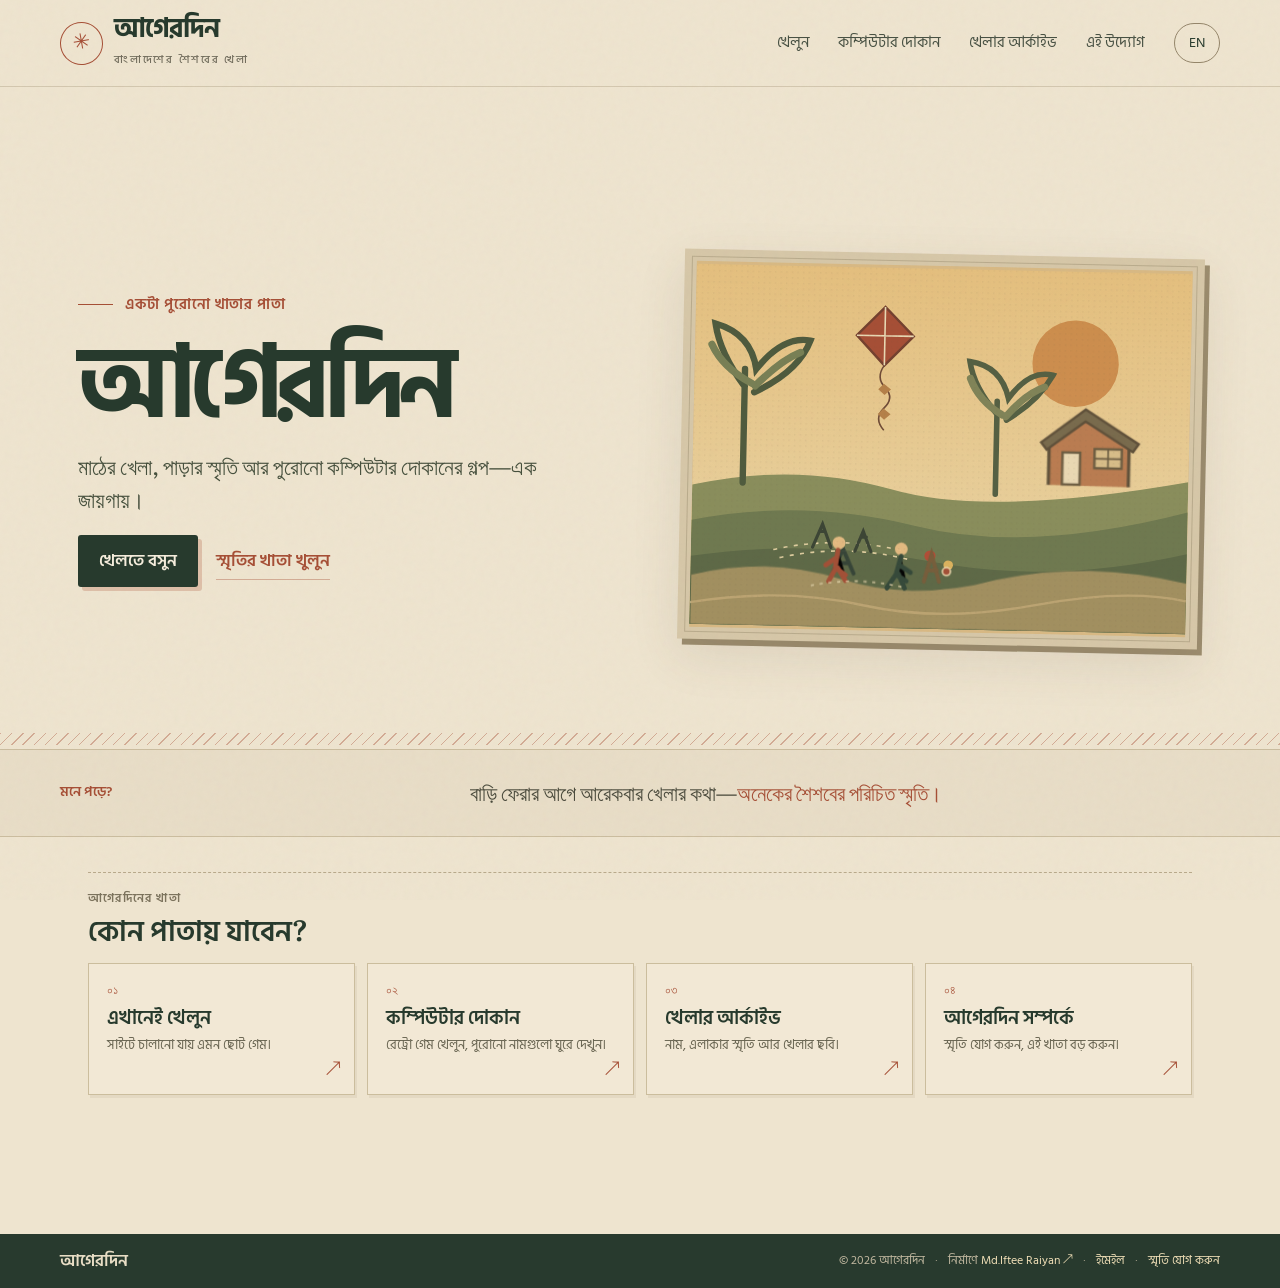
==== commit 7be0538b: "Restore full Agerdin site and images" ====
--- a/index.html
+++ b/index.html
@@ -2,9 +2,15 @@
 <html lang="bn">
 <head>
   <meta charset="utf-8">
-  <meta name="viewport" content="width=device-width,initial-scale=1">
+  <meta name="viewport" content="width=device-width,initial-scale=1,viewport-fit=cover">
   <meta name="theme-color" content="#eee4cf">
-  <meta name="description" content="আগেরদিন — বাংলাদেশের শৈশবের খেলা, মাঠের বিকেল আর ছোট ছোট স্মৃতির ঠিকানা।">
+  <meta name="description" id="pageDescription" content="আগেরদিন — বাংলাদেশের শৈশবের খেলা, মাঠের বিকেল আর ছোট ছোট স্মৃতির ঠিকানা।">
+  <meta property="og:type" content="website">
+  <meta property="og:site_name" content="আগেরদিন | Agerdin">
+  <meta property="og:title" content="আগেরদিন — Agerdin">
+  <meta property="og:description" content="বাংলাদেশের শৈশবের খেলা, মাঠের বিকেল আর ছোট ছোট স্মৃতির ঠিকানা।">
+  <meta name="twitter:card" content="summary">
+  <link rel="icon" type="image/svg+xml" href="/favicon.svg">
   <title>আগেরদিন — Agerdin</title>
   <link rel="preconnect" href="https://fonts.googleapis.com">
   <link rel="preconnect" href="https://fonts.gstatic.com" crossorigin>
@@ -19,14 +25,14 @@
     .hero{position:relative;min-height:565px;padding:62px 0 57px;display:grid;grid-template-columns:1.02fr .98fr;align-items:center;gap:20px}.hero-copy{position:relative;z-index:1;padding:0 0 18px 18px}.eyebrow{display:flex;align-items:center;gap:12px;color:var(--rust);font-weight:600;letter-spacing:.04em;font-size:15px}.eyebrow:before{content:"";height:1px;width:35px;background:var(--rust)}h1{font-size:clamp(58px,8vw,100px);line-height:1.02;letter-spacing:-.065em;margin:18px 0 12px;font-weight:700}.hero-sub{font-family:Literata,serif;font-size:22px;line-height:1.5;color:#46503d;margin:0 0 20px;max-width:470px}.hero-text{max-width:450px;color:#656151;margin:0 0 29px;font-size:17px}.actions{display:flex;align-items:center;gap:18px;flex-wrap:wrap}.primary{background:var(--ink);color:#f5eddc;border:none;padding:12px 21px;border-radius:3px;box-shadow:4px 4px 0 #a64f3640;cursor:pointer;font-weight:600;transition:transform .2s,box-shadow .2s}.primary:hover{transform:translate(-2px,-2px);box-shadow:6px 6px 0 #a64f3640}.text-link{font-weight:600;color:var(--rust);border-bottom:1px solid #a64f3660;padding:4px 0}.scribble{display:none;position:absolute;right:5%;top:6%;width:104px;transform:rotate(10deg);color:#a64f36;font-size:12px;line-height:1.3;text-align:center}.scribble:after{content:"↙";display:block;font-size:34px;line-height:1;margin-top:1px}
     .scene{position:relative;min-height:420px;display:grid;place-items:center}.scene-frame{width:min(100%,520px);height:390px;position:relative;transform:rotate(1.2deg);background:#d6c7a8;padding:12px;box-shadow:var(--shadow),5px 6px 0 #9e8f70}.scene-frame:before{content:"";position:absolute;inset:7px;border:1px solid #82775955;pointer-events:none}.scene-art{width:100%;height:100%;display:block;background:#d8b984}.scene-caption,.scene-stamp{display:none!important}.scene-caption{position:absolute;bottom:0;right:2%;transform:rotate(-3deg);background:#f6eedc;padding:8px 16px 6px;box-shadow:2px 4px 9px #43392229;font-family:Literata,serif;font-size:14px;color:#645b49}.scene-stamp{position:absolute;left:-3px;bottom:10%;width:77px;height:77px;border:2px dashed #a64f36;border-radius:50%;display:grid;place-items:center;text-align:center;line-height:1.2;color:var(--rust);font-size:13px;transform:rotate(-13deg);background:#eee4cfdd}
     .rule{height:12px;background:repeating-linear-gradient(135deg,#a64f36 0 1px,transparent 1px 8px);opacity:.38;margin:4px 0}.memory-strip{padding:26px 0 28px;border-top:1px solid var(--line);border-bottom:1px solid var(--line);background:#e8ddc7}.memory-inner{display:grid;grid-template-columns:1fr 2fr;gap:35px;align-items:center}.memory-kicker{font-size:14px;color:var(--rust);font-weight:600}.memory-quote{font-family:Literata,serif;font-size:21px;line-height:1.5;margin:0;color:#4a4a3c}.memory-quote span{color:var(--rust)}
-    section{padding:77px 0}.section-head{display:flex;justify-content:space-between;align-items:end;gap:25px;margin-bottom:26px}.section-kicker{color:var(--rust);font-size:14px;font-weight:600;margin:0 0 6px}.section-title{font-size:clamp(31px,4vw,46px);line-height:1.2;margin:0;letter-spacing:-.045em}.section-note{color:var(--muted);max-width:410px;margin:0 0 3px;font-size:15px}.archive{background:#f1e8d7}.search-row{display:flex;align-items:center;gap:13px;margin:25px 0 21px}.search-box{flex:1;position:relative}.search-box:before{content:"⌕";position:absolute;left:16px;top:7px;font-size:26px;color:#79735f}.search-box input{width:100%;height:51px;border:1px solid #b9aa8c;background:#f7f0e2;padding:0 16px 0 48px;outline:none;color:var(--ink);border-radius:2px}.search-box input:focus{border-color:var(--rust);box-shadow:0 0 0 2px #a64f3620}.filters{display:flex;flex-wrap:wrap;gap:8px;overflow:visible;padding:2px 0 10px}.filter{white-space:nowrap;border:1px solid #b7a98e;background:transparent;color:#5c5a4d;padding:7px 13px;border-radius:20px;cursor:pointer;font-size:14px}.filter.active,.filter:hover{background:var(--ink);border-color:var(--ink);color:#f6eddc}.game-grid{display:grid;grid-template-columns:repeat(3,1fr);gap:17px}.game-card{position:relative;background:#f7f0e2;border:1px solid #d4c6a8;min-height:211px;padding:21px 21px 18px;box-shadow:2px 4px 0 #80725119;transition:transform .22s,box-shadow .22s;display:flex;flex-direction:column}.game-card:hover{transform:translateY(-4px) rotate(-.3deg);box-shadow:var(--shadow)}.game-card[hidden]{display:none!important}.game-top{display:flex;justify-content:space-between;align-items:start}.game-icon{width:51px;height:51px;background:#e4d4b6;color:var(--rust);border-radius:50%;display:grid;place-items:center;font-size:24px}.game-card h3{font-size:23px;line-height:1.22;margin:14px 0 3px}.game-card .en{font-family:Literata,serif;font-size:13px;color:#7d735e}.game-card p{font-size:14px;color:#666251;margin:9px 0 14px;line-height:1.5}.card-foot{border-top:1px dashed #c7b99b;margin-top:auto;padding-top:10px;display:flex;justify-content:space-between;align-items:center;font-size:12px;color:#756d5a}.badge{color:var(--rust);font-weight:600}.empty{grid-column:1/-1;text-align:center;padding:35px;color:var(--muted);display:none}.catalog-count{font-size:13px;color:var(--muted);margin:5px 0 13px}.archive-more-wrap{text-align:center;margin:24px 0 8px}.archive-more-wrap button{font-size:15px}#loadMore[hidden]{display:none!important}.source-note{font-size:13px;color:var(--muted);border-top:1px dashed var(--line);padding-top:18px;margin-top:25px}.source-note a,.dialog-sources a{color:var(--rust);text-decoration:underline;text-underline-offset:2px}.source-details summary{cursor:pointer;color:var(--rust);font-weight:600}.source-note-copy{padding-top:8px;line-height:1.75}.source-note-copy p{margin:0 0 7px}.source-links{display:flex;flex-wrap:wrap;gap:4px 12px}.dialog-sources{font-size:13px;line-height:1.8;margin:14px 0}
-    .play-section{background:#e8ddc7}.play-sports-photos{max-width:none;width:100%;margin:0 0 26px}.play-sports-photos .field-photo-intro{margin:0 0 12px;border-top:1px dashed #b9aa8c;padding-top:15px}.play-sports-photos .memory-photos{grid-template-columns:repeat(2,minmax(0,1fr));margin:0;gap:20px}.play-sports-photos .memory-photo figcaption{align-items:flex-start}.play-sports-photos .memory-photo figcaption small{font-size:10px}.play-grid{display:grid;gap:30px}.play-group{display:grid;gap:14px}.play-group-head{border-bottom:1px dashed #b9a987;padding:0 0 12px}.play-group-head h3{font:600 24px/1.2 Literata,"Hind Siliguri",serif;margin:0;color:var(--ink)}.play-group-head p{margin:5px 0 0;color:#686451;font-size:14px}.play-group-cards{display:grid;grid-template-columns:repeat(2,minmax(0,1fr));gap:20px}.play-card h4{font-size:25px;line-height:1.2;margin:15px 0 0}.play-card{background:#f7f0e2;border:1px solid #cbbd9f;padding:25px;box-shadow:3px 5px 0 #80725119;position:relative}.play-card:before{content:"";position:absolute;inset:8px;border:1px dashed #d2c3a3;pointer-events:none}.play-card>*{position:relative}.play-card h3{font-size:27px;line-height:1.2;margin:15px 0 0}.play-card .en{font:13px Literata,serif;color:#7d735e}.play-card p{color:#686451;min-height:48px;font-size:15px}.play-card .primary{margin-top:7px}.play-note{text-align:center;font-size:14px;color:var(--muted);margin:23px 0 0}.play-note a{color:var(--rust);text-decoration:underline;text-underline-offset:3px}.play-start:focus-visible,.play-option:focus-visible,.kata-cell:focus-visible,.hand-choice:focus-visible{outline:3px solid var(--rust);outline-offset:3px}.mini-board{display:grid;gap:5px;margin:16px auto;max-width:370px}.mini-board button{min-height:44px;border:1px solid #b8a986;background:#eee4cf;color:var(--ink);cursor:pointer;font:600 16px Literata,serif}.mini-board button:disabled{cursor:default;opacity:.65}.paper-board{grid-template-columns:repeat(5,1fr)}.paper-board button{min-height:44px;padding:0}.paper-board .ball{background:#a24f37;color:#fff}.pen-table,.ludo-track{padding:14px;background:#e7d8bb;border:1px solid #b8a986;text-align:center;margin:14px 0}.pen-track{display:flex;justify-content:space-between;align-items:center;gap:4px;font-size:22px;letter-spacing:3px}.pen-ledger{display:grid;gap:8px;margin:13px 0}.pen-meter{display:grid;grid-template-columns:100px 1fr 38px;align-items:center;gap:8px;text-align:left;font-size:13px}.pen-meter progress{width:100%;height:13px;accent-color:var(--rust)}.pen-meter strong{text-align:right;color:var(--rust)}.ludo-pieces{display:grid;grid-template-columns:repeat(2,1fr);gap:8px;margin:12px 0}.ludo-pieces div{background:#eee4cf;border:1px solid #cbbb98;padding:8px;text-align:center}.stone-row{display:flex;justify-content:center;gap:9px;margin:16px}.stone-row span{font-size:23px;color:#795d3b}
+    section{padding:77px 0}.section-head{display:flex;justify-content:space-between;align-items:end;gap:25px;margin-bottom:26px}.section-kicker{color:var(--rust);font-size:14px;font-weight:600;margin:0 0 6px}.section-title{font-size:clamp(31px,4vw,46px);line-height:1.2;margin:0;letter-spacing:-.045em}.section-note{color:var(--muted);max-width:410px;margin:0 0 3px;font-size:15px}.archive{background:#f1e8d7}.archive-purpose{display:grid;grid-template-columns:minmax(0,1.7fr) minmax(290px,1fr);gap:18px;align-items:center;padding:15px 18px;margin:0 0 21px;background:#e8ddc7;border:1px solid #cbbd9f;box-shadow:2px 3px 0 #80725112}.archive-purpose-copy strong{font-size:18px;color:var(--rust)}.archive-purpose-copy p{margin:4px 0 6px;font-size:14px;color:#625e50;line-height:1.5}.archive-purpose-copy button{padding:0;font-size:13px}.archive-stats{display:grid;grid-template-columns:repeat(3,minmax(0,1fr));gap:7px}.archive-stat{padding:7px 6px;border:1px solid #c5b694;background:#f7f0e2;color:#5e5a4b;font-size:11px;line-height:1.25;text-align:center;border-radius:3px}.archive-stat strong{display:block;color:var(--rust);font-size:15px;margin:0 0 2px}.game-top{display:flex;justify-content:flex-end;align-items:start}.search-row{display:flex;align-items:center;gap:13px;margin:25px 0 21px}.search-box{flex:1;position:relative}.search-box:before{content:"⌕";position:absolute;left:16px;top:7px;font-size:26px;color:#79735f}.search-box input{width:100%;height:51px;border:1px solid #b9aa8c;background:#f7f0e2;padding:0 16px 0 48px;outline:none;color:var(--ink);border-radius:2px}.search-box input:focus{border-color:var(--rust);box-shadow:0 0 0 2px #a64f3620}.filters{display:flex;flex-wrap:wrap;gap:8px;overflow:visible;padding:2px 0 10px}.filter{white-space:nowrap;border:1px solid #b7a98e;background:transparent;color:#5c5a4d;padding:7px 13px;border-radius:20px;cursor:pointer;font-size:14px}.filter.active,.filter:hover{background:var(--ink);border-color:var(--ink);color:#f6eddc}.game-grid{display:grid;grid-template-columns:repeat(3,1fr);gap:17px}.game-card{position:relative;background:#f7f0e2;border:1px solid #d4c6a8;min-height:211px;padding:21px 21px 18px;box-shadow:2px 4px 0 #80725119;transition:transform .22s,box-shadow .22s;display:flex;flex-direction:column}.game-card:hover{transform:translateY(-4px) rotate(-.3deg);box-shadow:var(--shadow)}.game-card[hidden]{display:none!important}.game-top{display:flex;justify-content:space-between;align-items:start}.game-icon{width:51px;height:51px;background:#e4d4b6;color:var(--rust);border-radius:50%;display:grid;place-items:center;font-size:24px}.game-card h3{font-size:23px;line-height:1.22;margin:14px 0 3px}.game-card .en{font-family:Literata,serif;font-size:13px;color:#7d735e}.game-card p{font-size:14px;color:#666251;margin:9px 0 14px;line-height:1.5}.card-foot{border-top:1px dashed #c7b99b;margin-top:auto;padding-top:10px;display:flex;justify-content:space-between;align-items:center;font-size:12px;color:#756d5a}.badge{color:var(--rust);font-weight:600}.empty{grid-column:1/-1;text-align:center;padding:35px;color:var(--muted);display:none}.catalog-count{font-size:13px;color:var(--muted);margin:5px 0 13px}.archive-more-wrap{text-align:center;margin:24px 0 8px}.archive-more-wrap button{font-size:15px}#loadMore[hidden]{display:none!important}.source-note{font-size:13px;color:var(--muted);border-top:1px dashed var(--line);padding-top:18px;margin-top:25px}.source-note a,.dialog-sources a{color:var(--rust);text-decoration:underline;text-underline-offset:2px}.source-details summary{cursor:pointer;color:var(--rust);font-weight:600}.source-note-copy{padding-top:8px;line-height:1.75}.source-note-copy p{margin:0 0 7px}.source-links{display:flex;flex-wrap:wrap;gap:4px 12px}.dialog-sources{font-size:13px;line-height:1.8;margin:14px 0}
+    .play-section{background:#e8ddc7}.play-sports-photos{max-width:none;width:100%;margin:0 0 26px}.play-sports-photos .field-photo-intro{margin:0 0 12px;border-top:1px dashed #b9aa8c;padding-top:15px}.play-sports-photos .memory-photos{grid-template-columns:repeat(3,minmax(0,1fr));margin:0;gap:20px}.play-sports-photos .memory-photo figcaption{align-items:flex-start}.play-sports-photos .memory-photo figcaption small{font-size:10px}.play-grid{display:grid;gap:30px}.play-group{display:grid;gap:14px}.play-group-head{border-bottom:1px dashed #b9a987;padding:0 0 12px}.play-group-head h3{font:600 24px/1.2 Literata,"Hind Siliguri",serif;margin:0;color:var(--ink)}.play-group-head p{margin:5px 0 0;color:#686451;font-size:14px}.play-group-cards{display:grid;grid-template-columns:repeat(2,minmax(0,1fr));gap:20px}.play-card h4{font-size:25px;line-height:1.2;margin:15px 0 0}.play-card{background:#f7f0e2;border:1px solid #cbbd9f;padding:25px;box-shadow:3px 5px 0 #80725119;position:relative}.play-card:before{content:"";position:absolute;inset:8px;border:1px dashed #d2c3a3;pointer-events:none}.play-card>*{position:relative}.play-card h3{font-size:27px;line-height:1.2;margin:15px 0 0}.play-card .en{font:13px Literata,serif;color:#7d735e}.play-card p{color:#686451;min-height:48px;font-size:15px}.play-card .primary{margin-top:7px}.play-note{text-align:center;font-size:14px;color:var(--muted);margin:23px 0 0}.play-note a{color:var(--rust);text-decoration:underline;text-underline-offset:3px}.play-start:focus-visible,.play-option:focus-visible,.kata-cell:focus-visible,.hand-choice:focus-visible{outline:3px solid var(--rust);outline-offset:3px}.mini-board{display:grid;gap:5px;margin:16px auto;max-width:370px}.mini-board button{min-height:44px;border:1px solid #b8a986;background:#eee4cf;color:var(--ink);cursor:pointer;font:600 16px Literata,serif}.mini-board button:disabled{cursor:default;opacity:.65}.paper-board{grid-template-columns:repeat(5,1fr)}.paper-board button{min-height:44px;padding:0}.paper-board .ball{background:#a24f37;color:#fff}.pen-table,.ludo-track{padding:14px;background:#e7d8bb;border:1px solid #b8a986;text-align:center;margin:14px 0}.pen-track{display:flex;justify-content:space-between;align-items:center;gap:4px;font-size:22px;letter-spacing:3px}.pen-ledger{display:grid;gap:8px;margin:13px 0}.pen-meter{display:grid;grid-template-columns:100px 1fr 38px;align-items:center;gap:8px;text-align:left;font-size:13px}.pen-meter progress{width:100%;height:13px;accent-color:var(--rust)}.pen-meter strong{text-align:right;color:var(--rust)}.ludo-pieces{display:grid;grid-template-columns:repeat(2,1fr);gap:8px;margin:12px 0}.ludo-pieces div{background:#eee4cf;border:1px solid #cbbb98;padding:8px;text-align:center}.stone-row{display:flex;justify-content:center;gap:9px;margin:16px}.stone-row span{font-size:23px;color:#795d3b}
     .how{background:#dfe0c9}.how-grid{display:grid;grid-template-columns:repeat(3,1fr);gap:26px;margin-top:35px}.how-step{border-top:1px solid #899077;padding:17px 12px 0 0}.step-no{font-family:Literata,serif;color:var(--rust);font-size:14px}.how-step h3{font-size:22px;margin:8px 0}.how-step p{margin:0;color:#59614f;font-size:15px}.memory-cta{padding:0 0 76px;background:#dfe0c9}.cta-paper{background:#f2e8d5;border:1px solid #cbbd9d;padding:35px 42px;display:flex;justify-content:space-between;align-items:center;gap:30px;box-shadow:5px 6px 0 #64705024;position:relative}.cta-paper:before{content:"";position:absolute;inset:9px;border:1px dashed #b5a889;pointer-events:none}.cta-paper h2{font-size:32px;margin:0 0 4px}.cta-paper p{color:#686451;margin:0;max-width:520px}.cta-paper .primary{position:relative;z-index:1;flex:none}
-    footer{background:#283a2e;color:#e8ddc5;padding:30px 0 25px}.footer-inner{display:flex;justify-content:space-between;gap:20px;align-items:center}.foot-brand{font-size:23px;font-weight:600}.foot-note{color:#c0b79f;font-size:13px;margin:2px 0 0}.foot-right{font-size:13px;color:#c0b79f;text-align:right}
+    footer{background:#283a2e;color:#e8ddc5;padding:13px 0}.footer-inner{display:flex;justify-content:space-between;gap:8px 16px;align-items:center}.foot-brand{font-size:17px;font-weight:600;color:inherit;text-decoration:none;white-space:nowrap}.footer-meta{display:flex;align-items:center;justify-content:flex-end;flex-wrap:wrap;gap:4px 10px;color:#c0b79f;font-size:12px;line-height:1.5}.footer-meta a{color:#f0dfb7;text-underline-offset:3px}.footer a:focus-visible{outline:2px solid #f0dfb7;outline-offset:3px}
     dialog{border:1px solid #baaa8a;background:#f7f0e2;color:var(--ink);width:min(520px,calc(100% - 30px));padding:30px;box-shadow:0 22px 90px #1c251c55}dialog::backdrop{background:#1c251c99}.dialog-head{display:flex;justify-content:space-between;align-items:start}.close{border:0;background:none;font-size:25px;cursor:pointer;color:var(--ink)}dialog h2{font-size:32px;margin:12px 0 0}dialog p{color:#625e50}.dialog-tip{border-top:1px dashed #c5b899;padding-top:14px;font-size:14px;color:var(--rust)}.memory-form{display:grid;gap:13px;margin-top:14px}.memory-form label{font-size:14px;font-weight:600}.memory-form input,.memory-form textarea{width:100%;display:block;margin-top:4px;padding:10px 12px;background:#fffaf0;border:1px solid #c6b99c;color:var(--ink);outline:none}.memory-form textarea{min-height:110px;resize:vertical}.form-note,.form-status{font-size:13px;color:#726d5d}.form-status{color:var(--rust);font-weight:600}.saved-memories{display:grid;gap:8px;max-height:180px;overflow:auto}.saved-memory{padding:9px 11px;background:#eee4cf;border-left:2px solid var(--rust);font-size:13px}.saved-memory strong,.saved-memory span{display:block}.saved-memory span{color:#726d5d}.saved-empty{font-size:13px;color:#726d5d}
-    #playDialog{width:min(560px,calc(100% - 30px))}.play-instructions{font-size:14px;margin:8px 0 16px}.play-status{min-height:28px;margin:12px 0;color:var(--rust);font-weight:600}.play-options{display:flex;gap:10px;flex-wrap:wrap}.play-option,.hand-choice{border:1px solid #aa9b7e;background:#eee4cf;color:var(--ink);padding:9px 14px;cursor:pointer;border-radius:3px}.play-option:hover,.hand-choice:hover{background:#e2d3b4}.kata-board{display:grid;grid-template-columns:repeat(3,minmax(62px,86px));gap:7px;justify-content:center;margin:20px auto}.kata-cell{height:76px;border:1px solid #b8a986;background:#eee4cf;color:var(--ink);font:600 34px Literata,serif;cursor:pointer}.kata-cell:disabled{cursor:default}.kata-cell:not(:disabled):hover{background:#e2d3b4}.hand-score{display:grid;grid-template-columns:1fr 1fr;gap:8px;margin:17px 0}.hand-score div{background:#eee4cf;border:1px solid #cbbb98;padding:10px 12px;font-size:13px}.hand-score strong{display:block;font:600 23px Literata,serif;color:var(--rust)}.hand-choices{display:grid;grid-template-columns:repeat(6,1fr);gap:7px}.hand-choice{padding:8px 0;font:600 18px Literata,serif}.restart-button{border:0;background:none;color:var(--rust);text-decoration:underline;text-underline-offset:3px;padding:5px 0;cursor:pointer;font-weight:600}.result-backdrop{position:fixed;inset:0;z-index:20;display:grid;place-items:center;padding:18px;background:#1c251cbb;animation:result-shade .22s ease-out both}.result-card{position:relative;width:min(360px,100%);padding:28px 27px 24px;background:linear-gradient(135deg,#f8f1e3,#eee3cc);border:1px solid #ad9c79;box-shadow:0 18px 48px #171d1870,6px 7px 0 #a64f3640;text-align:center;animation:result-paper .38s cubic-bezier(.2,.75,.25,1.1) both}.result-card:before{content:"";position:absolute;inset:8px;border:1px dashed #b8a986;pointer-events:none}.result-mark{position:relative;display:grid;place-items:center;width:65px;height:65px;margin:0 auto 12px;border:2px dashed var(--rust);border-radius:50%;background:#e7d8bb;color:var(--rust);font:600 17px Literata,serif;transform:rotate(-8deg);animation:result-seal .55s .12s ease-out both}.result-win .result-mark{border-color:#8c713d;color:#775b2f}.result-draw .result-mark{border-color:#52604d;color:#52604d}.result-card .eyebrow{justify-content:center;font-size:13px}.result-card .eyebrow:before{width:20px}.result-card h3{position:relative;margin:7px 0 5px;font:600 28px/1.2 Literata,"Hind Siliguri",serif;color:var(--ink)}.result-card p{position:relative;margin:0 auto 18px;max-width:280px;color:#625e50;font-size:15px;line-height:1.5}.result-actions{position:relative;display:grid;gap:8px}.result-actions button{width:100%}.result-continue{border:1px solid #b7a98e;background:transparent;color:var(--ink);padding:9px 12px;cursor:pointer}.result-backdrop button:focus-visible{outline:3px solid var(--rust);outline-offset:3px}@keyframes result-shade{from{opacity:0}to{opacity:1}}@keyframes result-paper{from{opacity:0;transform:translateY(14px) rotate(-1.5deg) scale(.96)}to{opacity:1;transform:translateY(0) rotate(0) scale(1)}}@keyframes result-seal{0%{opacity:0;transform:translateY(-10px) rotate(-18deg) scale(.78)}70%{transform:translateY(2px) rotate(-5deg) scale(1.08)}100%{opacity:1;transform:translateY(0) rotate(-8deg) scale(1)}}@media(max-width:420px){.result-card{padding:24px 18px}.result-card h3{font-size:24px}}@media(prefers-reduced-motion:reduce){.result-backdrop,.result-card,.result-mark{animation:none!important}}
-    .play-content{position:relative}.play-content.round-started>.play-instructions,.play-content.round-started>.play-status,.play-content.round-started>.mini-board,.play-content.round-started>.kata-board,.play-content.round-started>.pen-table,.play-content.round-started>.pen-scene,.play-content.round-started>.ludo-track,.play-content.round-started>.ludo-board,.play-content.round-started>.stone-row,.play-content.round-started>.hand-score,.play-content.round-started>.hand-choices,.play-content.round-started>.cricket-ground,.play-content.round-started>.play-options{animation:play-arrive .42s cubic-bezier(.2,.75,.25,1) both}
-    .play-content.round-started>.play-status{animation-delay:.04s}.play-content.round-started>.mini-board,.play-content.round-started>.kata-board,.play-content.round-started>.pen-scene,.play-content.round-started>.ludo-board,.play-content.round-started>.stone-row,.play-content.round-started>.cricket-ground{animation-delay:.09s}.play-content.round-started>.play-options{animation-delay:.14s}
+    #playDialog{width:min(560px,calc(100% - 30px))}.play-instructions{font-size:14px;margin:8px 0 16px}.play-status{min-height:28px;margin:12px 0;color:var(--rust);font-weight:600}.play-options{display:flex;gap:10px;flex-wrap:wrap}.play-option,.hand-choice{border:1px solid #aa9b7e;background:#eee4cf;color:var(--ink);padding:9px 14px;cursor:pointer;border-radius:3px}.play-option:hover,.hand-choice:hover{background:#e2d3b4}.kata-board{display:grid;grid-template-columns:repeat(3,minmax(62px,86px));gap:7px;justify-content:center;margin:20px auto}.kata-cell{height:76px;border:1px solid #b8a986;background:#eee4cf;color:var(--ink);font:600 34px Literata,serif;cursor:pointer}.kata-cell:disabled{cursor:default}.kata-cell:not(:disabled):hover{background:#e2d3b4}.hand-score{display:grid;grid-template-columns:1fr 1fr;gap:8px;margin:17px 0}.hand-score div{background:#eee4cf;border:1px solid #cbbb98;padding:10px 12px;font-size:13px}.hand-score strong{display:block;font:600 23px Literata,serif;color:var(--rust)}.hand-choices{display:grid;grid-template-columns:repeat(6,1fr);gap:7px}.hand-choice{padding:8px 0;font:600 18px Literata,serif}.restart-button{border:0;background:none;color:var(--rust);text-decoration:underline;text-underline-offset:3px;padding:5px 0;cursor:pointer;font-weight:600}.result-backdrop{position:fixed;inset:0;z-index:20;display:grid;place-items:center;overflow-y:auto;padding:18px;background:#1c251cbb;animation:result-shade .22s ease-out both}.result-card{position:relative;width:min(360px,100%);padding:28px 27px 24px;background:linear-gradient(135deg,#f8f1e3,#eee3cc);border:1px solid #ad9c79;box-shadow:0 18px 48px #171d1870,6px 7px 0 #a64f3640;text-align:center;animation:result-paper .38s cubic-bezier(.2,.75,.25,1.1) both}.result-card:before{content:"";position:absolute;inset:8px;border:1px dashed #b8a986;pointer-events:none}.result-mark{position:relative;display:grid;place-items:center;width:65px;height:65px;margin:0 auto 12px;border:2px dashed var(--rust);border-radius:50%;background:#e7d8bb;color:var(--rust);font:600 17px Literata,serif;transform:rotate(-8deg);animation:result-seal .55s .12s ease-out both}.result-win .result-mark{border-color:#8c713d;color:#775b2f}.result-draw .result-mark{border-color:#52604d;color:#52604d}.result-card .eyebrow{justify-content:center;font-size:13px}.result-card .eyebrow:before{width:20px}.result-card h3{position:relative;margin:7px 0 5px;font:600 28px/1.2 Literata,"Hind Siliguri",serif;color:var(--ink)}.result-card p{position:relative;margin:0 auto 18px;max-width:280px;color:#625e50;font-size:15px;line-height:1.5}.result-actions{position:relative;display:grid;gap:8px}.result-actions button{width:100%}.result-continue{border:1px solid #b7a98e;background:transparent;color:var(--ink);padding:9px 12px;cursor:pointer}.result-backdrop button:focus-visible{outline:3px solid var(--rust);outline-offset:3px}.result-scene{width:min(100%,284px);margin:0 auto 10px;overflow:hidden;border:1px solid #c8b993;background:#e8ddc7;box-shadow:inset 0 0 0 4px #f5eddb;animation:result-scene-reveal .42s .08s ease-out both}.result-scene svg{display:block;width:100%;height:auto;aspect-ratio:2/1}.result-scene-caption{position:relative;display:block;margin:-4px auto 15px;color:#806344;font:600 12px Literata,"Hind Siliguri",serif;letter-spacing:.02em}.result-scene .glint{animation:scene-glint 1.6s .4s ease-in-out infinite alternate}@keyframes result-scene-reveal{from{opacity:0;transform:translateY(7px)}to{opacity:1;transform:translateY(0)}}@keyframes scene-glint{from{opacity:.45}to{opacity:1}}@keyframes result-shade{from{opacity:0}to{opacity:1}}@keyframes result-paper{from{opacity:0;transform:translateY(14px) rotate(-1.5deg) scale(.96)}to{opacity:1;transform:translateY(0) rotate(0) scale(1)}}@keyframes result-seal{0%{opacity:0;transform:translateY(-10px) rotate(-18deg) scale(.78)}70%{transform:translateY(2px) rotate(-5deg) scale(1.08)}100%{opacity:1;transform:translateY(0) rotate(-8deg) scale(1)}}@media(max-width:420px){.result-card{padding:24px 18px}.result-card h3{font-size:24px}}@media(prefers-reduced-motion:reduce){.result-backdrop,.result-card,.result-mark{animation:none!important}}
+    .play-content{position:relative}.play-content.round-started>.play-instructions,.play-content.round-started>.play-status,.play-content.round-started>.mini-board,.play-content.round-started>.kata-board,.play-content.round-started>.pen-table,.play-content.round-started>.pen-scene,.play-content.round-started>.ludo-track,.play-content.round-started>.ludo-board,.play-content.round-started>.stone-row,.play-content.round-started>.hand-score,.play-content.round-started>.hand-choices,.play-content.round-started>.play-options{animation:play-arrive .42s cubic-bezier(.2,.75,.25,1) both}
+    .play-content.round-started>.play-status{animation-delay:.04s}.play-content.round-started>.mini-board,.play-content.round-started>.kata-board,.play-content.round-started>.pen-scene,.play-content.round-started>.ludo-board,.play-content.round-started>.stone-row{animation-delay:.09s}.play-content.round-started>.play-options{animation-delay:.14s}
     @keyframes play-arrive{from{opacity:.25;transform:translateY(8px) scale(.985)}to{opacity:1;transform:translateY(0) scale(1)}}.play-content.round-started>.play-status{animation:status-arrive .26s ease-out both}@keyframes status-arrive{from{opacity:.25;transform:translateX(-5px)}to{opacity:1;transform:translateX(0)}}
     .play-intro{position:absolute;inset:-2px;z-index:5;display:grid;place-items:center;padding:18px;background:#273a2dcc;animation:result-shade .2s ease-out both}.play-intro-card{position:relative;width:min(390px,100%);padding:30px 27px 24px;text-align:center;background:linear-gradient(135deg,#f8f1e3,#eee3cc);border:1px solid #ad9c79;box-shadow:0 16px 42px #171d1860,5px 6px 0 #a64f363b;animation:intro-paper .4s cubic-bezier(.2,.75,.25,1.1) both}.play-intro-card:before{content:"";position:absolute;inset:8px;border:1px dashed #b8a986;pointer-events:none}.play-intro-card>*{position:relative}.play-intro-mark{display:grid;place-items:center;width:60px;height:60px;margin:0 auto 10px;border:2px dashed var(--rust);border-radius:50%;background:#e7d8bb;color:var(--rust);font:600 22px Literata,serif;transform:rotate(-7deg)}.play-intro-card .eyebrow{justify-content:center;font-size:13px}.play-intro-card h3{margin:7px 0 4px;font:600 27px/1.2 Literata,"Hind Siliguri",serif}.play-intro-card p{margin:0 auto 18px;color:#625e50;font-size:15px;line-height:1.5;max-width:300px}.play-intro-card button{width:100%}@keyframes intro-paper{from{opacity:0;transform:translateY(16px) rotate(-1deg) scale(.96)}to{opacity:1;transform:translateY(0) rotate(0) scale(1)}}
     .kata-cell{position:relative;overflow:hidden}.kata-mark{display:inline-block;animation:ink-mark .24s cubic-bezier(.2,.8,.3,1.4) both}.kata-cell.kata-won{background:#dfd4b5;color:#8b4c32;animation:winning-cell .48s ease-in-out infinite alternate}@keyframes ink-mark{from{opacity:0;transform:scale(1.7) rotate(-12deg)}to{opacity:1;transform:scale(1) rotate(0)}}@keyframes winning-cell{to{transform:scale(1.07);box-shadow:0 0 0 3px #c48b3f55}}
@@ -34,16 +40,15 @@
     .stone-row{min-height:42px;align-items:center}.stone{display:inline-block;margin:0 3px;color:#795d3b;font-size:24px;filter:drop-shadow(1px 2px 1px #58483144);animation:stone-land .32s cubic-bezier(.2,.8,.3,1.3) both}.stone.airborne{animation:stone-toss .6s ease-in-out infinite alternate}@keyframes stone-land{from{opacity:0;transform:translateY(-18px) rotate(-30deg)}to{opacity:1;transform:translateY(0) rotate(0)}}@keyframes stone-toss{to{transform:translateY(-19px) rotate(28deg)}}
     .hand-reveal{display:flex;justify-content:center;align-items:center;gap:16px;margin:12px auto;padding:12px;background:#e7d8bb;border:1px dashed #b8a986}.hand-palm{min-width:82px;padding:8px 12px;background:#f7f0e2;border:1px solid #cbbb98;border-radius:40px 40px 30px 30px;text-align:center;color:var(--rust);font:600 25px Literata,serif;animation:hand-show .3s ease-out both}.hand-palm small{display:block;color:var(--muted);font:12px "Hind Siliguri",sans-serif}@keyframes hand-show{from{transform:translateY(10px) rotate(-7deg);opacity:0}to{transform:translateY(0) rotate(0);opacity:1}}
     .opponent-badge{display:flex;align-items:center;gap:10px;margin:10px 0 14px;padding:9px 12px;background:#e9ddc4;border:1px dashed #b9a985;color:#4f4d40;animation:opponent-arrive .34s ease-out both}.opponent-seal{display:grid;place-items:center;flex:none;width:35px;height:35px;border:1px solid #a64f36;border-radius:50%;background:#f7f0e2;color:#a64f36;font:600 17px Literata,serif}.opponent-badge strong,.opponent-badge small{display:block;line-height:1.35}.opponent-badge strong{font-size:14px}.opponent-badge small{color:#726d5d;font-size:12px}.opponent-empty{display:none}@keyframes opponent-arrive{from{opacity:0;transform:translateY(-5px)}to{opacity:1;transform:translateY(0)}}
-    .cricket-ground{position:relative;height:100px;margin:12px 0;background:linear-gradient(#d9cfaa 0 55%,#8e9b6b 55%);border:1px solid #b8a986;overflow:hidden}.cricket-ground:before{content:"";position:absolute;left:50%;top:54px;height:37px;border-left:2px dashed #f7f0e2}.cricket-batter{position:absolute;left:27%;bottom:8px;font-size:30px;filter:drop-shadow(1px 2px 1px #273a2d55);animation:batter-stance 1.5s ease-in-out infinite alternate}.cricket-ball{position:absolute;left:69%;top:28px;width:13px;height:13px;border-radius:50%;background:#a64f36;box-shadow:0 0 0 3px #f7f0e277;animation:ball-delivery .72s ease-in-out infinite alternate}.cricket-wicket{position:absolute;right:24%;bottom:10px;color:#f7f0e2;font-size:24px;letter-spacing:-7px}@keyframes batter-stance{to{transform:rotate(-8deg) translateX(2px)}}@keyframes ball-delivery{to{left:32%;top:62px;transform:scale(.82)}}
     .paper-board button{position:relative;overflow:hidden}.paper-board button:not(:disabled):hover{transform:translateY(-2px)}.paper-board button.ball{animation:football-travel .34s cubic-bezier(.2,.75,.25,1) both}.paper-board button.trail{background:#e2d3b4;color:#a64f36}.paper-board button.ball:after{content:"";position:absolute;inset:8px;border-radius:50%;border:1px dashed #fff9;animation:ball-spin .8s linear infinite}@keyframes football-travel{from{transform:translate(var(--from-x,0%),var(--from-y,0%)) scale(.72) rotate(-80deg);opacity:.6}to{transform:translate(0,0) scale(1) rotate(0);opacity:1}}@keyframes ball-spin{to{transform:rotate(360deg)}}
     .bantumi-board{display:grid;grid-template-columns:76px repeat(6,minmax(38px,1fr)) 76px;grid-template-rows:repeat(2,92px);gap:7px;align-items:stretch;padding:12px;background:#9d8966;border:4px solid #725d3b;border-radius:18px;box-shadow:inset 0 0 0 3px #c7b18a;margin:14px 0;overflow-x:auto}.bantumi-store{grid-column:1;grid-row:1/3;display:flex;flex-direction:column;justify-content:center;align-items:center;text-align:center;padding:6px;background:#d3b66c;border:2px solid #795e33;border-radius:40px;color:#493b28;font-size:12px}.bantumi-store.cpu{grid-column:8;grid-row:1/3;background:#c7a57e}.bantumi-store strong{font:700 24px Literata,serif;margin-top:8px}.bantumi-pit{display:flex;flex-direction:column;justify-content:center;align-items:center;gap:5px;background:#71593b;border:2px solid #d0b37f;border-radius:50%;color:#f8edd5;min-width:0;cursor:pointer;box-shadow:inset 0 4px 8px #332a1f77}.bantumi-pit:disabled{opacity:.72;cursor:default}.bantumi-pit strong{font:700 23px Literata,serif;color:#f2d78b}.bantumi-pit small{font-size:10px}.bantumi-score{display:flex;justify-content:space-between;gap:8px;margin:10px 0}.bantumi-score span{display:flex;gap:8px;align-items:center;background:#eee4cf;border:1px solid #cbbb98;padding:8px 12px}.bantumi-score strong{font:700 20px Literata,serif;color:var(--rust)}@media(max-width:600px){.bantumi-board{grid-template-columns:56px repeat(6,minmax(36px,1fr)) 56px;grid-template-rows:repeat(2,76px);gap:4px;padding:7px}.bantumi-store{font-size:10px}.bantumi-pit small{font-size:8px}.bantumi-pit strong{font-size:19px}}
     .ludo-track{display:flex;align-items:center;justify-content:center;gap:10px}.ludo-die{display:grid;place-items:center;min-width:52px;height:52px;background:#f7f0e2;border:1px solid #b8a986;border-radius:8px;box-shadow:2px 3px 0 #80725144;color:var(--rust);font:32px/1 Literata,serif}.ludo-die.rolling{animation:die-roll .62s ease-in-out}.ludo-board{width:min(100%,500px);margin:12px auto;padding:8px;background:#e7d8bb;border:1px solid #b8a986;border-radius:18px}.ludo-svg{display:block;width:100%;height:auto}.ludo-space{fill:#f7f0e2;stroke:#b8a986;stroke-width:2}.ludo-space.safe{fill:#d8d8b7}.ludo-star{font-size:12px;text-anchor:middle;fill:#7d735e}.ludo-home.red{fill:#d9ae91;stroke:#a64f36;stroke-width:3}.ludo-home.blue{fill:#aab9c8;stroke:#536d8b;stroke-width:3}.ludo-home.green{fill:#b8c19b;stroke:#77834d;stroke-width:3}.ludo-home.yellow{fill:#d5bd91;stroke:#a27642;stroke-width:3}.ludo-center{fill:#d7c28e;stroke:#9f8755;stroke-width:3}.ludo-center-text{font-size:28px;text-anchor:middle;fill:#805d2d}.ludo-token circle{stroke:#f7f0e2;stroke-width:2}.ludo-token text{font:700 9px sans-serif;text-anchor:middle;fill:white}.ludo-player-row{display:grid;grid-template-columns:repeat(2,minmax(0,1fr));gap:8px;margin:12px 0}.ludo-player{display:grid;grid-template-columns:16px 1fr auto;gap:7px;align-items:center;padding:9px;background:#eee4cf;border:1px solid #cbbb98}.ludo-player.turn{outline:2px solid #a64f36}.ludo-swatch{width:14px;height:14px;border-radius:50%;background:var(--token)}.ludo-player small{color:#686451}.ludo-actions{display:flex;flex-wrap:wrap;justify-content:center;gap:7px}.ludo-setup-label{display:block;margin:12px auto 4px;font-size:14px}.ludo-setup{display:block;min-width:220px;margin:0 auto 12px;padding:9px;background:#f7f0e2;border:1px solid #b8a986;color:#342f25}.ludo-cell{min-height:38px;display:grid;place-items:center;background:#e7d8bb;border:1px solid #cbbb98;color:#7a705c;font-size:12px}.ludo-cell.safe{background:#dfe0c9}.ludo-cell .token{display:inline-grid;place-items:center;width:24px;height:24px;margin:0 1px;border-radius:50%;background:#a64f36;color:white;font-size:13px;box-shadow:1px 2px 0 #59452d55;animation:token-hop .28s cubic-bezier(.2,.8,.3,1.3) both}.ludo-cell .token.cpu{background:#52604d}.ludo-pieces{font-size:13px}.ludo-pieces strong{display:block;font:600 18px Literata,serif;color:var(--rust)}@keyframes die-roll{0%{transform:rotate(0) scale(1)}30%{transform:rotate(150deg) scale(1.14)}65%{transform:rotate(330deg) scale(.94)}100%{transform:rotate(360deg) scale(1)}}@keyframes token-hop{from{transform:translateY(-8px) scale(.7)}to{transform:translateY(0) scale(1)}}
-    .hand-choice{transition:transform .12s,box-shadow .12s}.hand-choice:active,.play-option:active{transform:translateY(2px) scale(.97);box-shadow:inset 0 2px 4px #59452d35}.hand-score strong{animation:score-turn .32s ease-out both}@keyframes score-turn{from{transform:translateY(7px) scale(.84);opacity:.35}to{transform:translateY(0) scale(1);opacity:1}}.sum-reveal{padding:5px 9px;background:#f7f0e2;border:1px solid #cbbb98;color:var(--rust);animation:score-turn .3s ease-out both}.play-intro button:focus-visible,.play-content button:focus-visible{outline:3px solid var(--rust);outline-offset:3px}@media(prefers-reduced-motion:reduce){.play-intro,.play-intro-card,.play-content.round-started>* ,.kata-mark,.kata-cell.kata-won,.stone,.pen-marker,.hand-palm,.cricket-batter,.cricket-ball,.paper-board button.ball,.paper-board button.ball:after,.ludo-die,.ludo-cell .token,.hand-score strong{animation:none!important;transition:none!important}}
+    .hand-choice{transition:transform .12s,box-shadow .12s}.hand-choice:active,.play-option:active{transform:translateY(2px) scale(.97);box-shadow:inset 0 2px 4px #59452d35}.hand-score strong{animation:score-turn .32s ease-out both}@keyframes score-turn{from{transform:translateY(7px) scale(.84);opacity:.35}to{transform:translateY(0) scale(1);opacity:1}}.sum-reveal{padding:5px 9px;background:#f7f0e2;border:1px solid #cbbb98;color:var(--rust);animation:score-turn .3s ease-out both}.play-intro button:focus-visible,.play-content button:focus-visible{outline:3px solid var(--rust);outline-offset:3px}@media(prefers-reduced-motion:reduce){.play-intro,.play-intro-card,.play-content.round-started>* ,.kata-mark,.kata-cell.kata-won,.stone,.pen-marker,.hand-palm,.paper-board button.ball,.paper-board button.ball:after,.ludo-die,.ludo-cell .token,.hand-score strong{animation:none!important;transition:none!important}}
     @media(max-width:850px){.navlinks{gap:16px}.hero{grid-template-columns:1fr 1fr;min-height:500px}.scene-frame{height:330px}.scene{min-height:350px}.hero-copy{padding-left:0}.game-grid{grid-template-columns:repeat(2,1fr)}}
 
-    .arcade-shelf-head{grid-column:1/-1;border-top:1px dashed #aa9b77;padding-top:22px;margin-top:3px}.arcade-shelf-head .section-kicker{margin-bottom:4px}.arcade-shelf-head h3{font:600 26px Literata,"Hind Siliguri",serif;color:#f5ebd7;margin:0}.arcade-shelf-head p:last-child{margin:6px 0 0;color:#d0c4a8;font-size:14px}.arcade-search-row{grid-column:1/-1;display:flex;align-items:center;gap:15px;margin-top:2px}.arcade-search-row .search-box input{background:#f6ecd6}.arcade-count{color:#e2d2b1;font-size:13px;white-space:nowrap}.field-photo-intro{margin:22px 0 12px;border-top:1px dashed #b9aa8c;padding-top:17px}.field-photo-intro h3{font:600 22px Literata,"Hind Siliguri",serif;margin:0;color:var(--ink)}.field-photo-intro p{font-size:14px;color:var(--muted);margin:5px 0 0}.memory-photos{display:grid;grid-template-columns:repeat(2,minmax(0,1fr));gap:16px;margin:0 0 27px}.memory-photo{margin:0;padding:9px;background:#f7f0e2;border:1px solid #cbbd9f;box-shadow:3px 4px 0 #80725119}.memory-photo img{display:block;width:100%;aspect-ratio:16/9;object-fit:cover;background:#e5d5b4}.memory-photo figcaption{display:flex;justify-content:space-between;align-items:baseline;gap:10px;flex-wrap:wrap;padding:8px 3px 1px;color:#4b4739}.memory-photo figcaption strong{font:600 15px Literata,"Hind Siliguri",serif}.memory-photo figcaption small{font-size:10px;color:#746a54}.memory-photo a{color:var(--rust);text-decoration:underline;text-underline-offset:2px}.arcade-catalog{grid-column:1/-1;display:grid;grid-template-columns:repeat(3,1fr);gap:13px}.arcade-memory-card{background:#e8ddc5;color:#373a30;border:1px solid #a9986f;padding:16px;min-height:290px;display:flex;flex-direction:column;box-shadow:3px 4px 0 #1c241d}.arcade-memory-card h4{font:600 20px/1.2 Literata,"Hind Siliguri",serif;margin:12px 0 3px}.arcade-memory-card .en{font-size:12px;color:#756b53}.arcade-memory-card p{font-size:13px;line-height:1.5;margin:9px 0 12px;color:#5b594d}.arcade-memory-stamp{font-size:10px;color:#864832;border:1px solid #c4a780;padding:4px 7px}.arcade-read{background:none;border:0;color:#8b432e;text-decoration:underline;text-underline-offset:3px;text-align:left;padding:0;margin-top:auto;cursor:pointer;font:600 13px Arial,sans-serif}.arcade-empty{grid-column:1/-1;color:#f1e2c3}.arcade-browse-link{color:#f2e7d0;border-color:#d0bd99;background:transparent}.arcade-actions{row-gap:10px}.shop-game-dialog{border:5px solid #827452;background:#eee2c5;color:#332f24;width:min(800px,calc(100% - 24px));padding:24px;box-shadow:0 22px 90px #1c251c66}.shop-game-dialog::backdrop{background:#17231dbb}.shop-game-head{display:flex;justify-content:space-between;align-items:start}.shop-game-head h2{font:600 34px Literata,"Hind Siliguri",serif;margin:0}.shop-game-head .section-kicker{margin:0 0 5px}.shop-game-dialog>p{color:#5e5949;margin:8px 0 14px}.racer-frame{position:relative;background:#1c261e;border:9px solid #75694d;box-shadow:inset 0 0 0 3px #a79668}.racer-frame canvas{display:block;width:100%;height:auto;max-height:52vh;object-fit:contain}.racer-result{position:absolute;inset:0;background:#1c261edb;color:#f2e7d0;display:flex;flex-direction:column;align-items:center;justify-content:center;gap:8px;text-align:center;animation:result-in .35s both}.racer-result[hidden]{display:none}.racer-result strong{font:700 34px Literata,serif;color:#e5bf76}.racer-result span{font-size:15px}.racer-controls{display:flex;align-items:center;justify-content:space-between;gap:12px;margin:12px 0;color:#493e2d;font-weight:600}.racer-controls button{width:58px;height:45px;border:1px solid #9c8b65;background:#e0d0ae;color:#493e2d;font-size:22px;cursor:pointer;touch-action:manipulation}.racer-actions{display:flex;justify-content:space-between;align-items:center;gap:12px;flex-wrap:wrap}.racer-actions span{font-size:12px;color:#716950}.racer-actions .primary{background:#9a4a32;color:#fff2dc;border-color:#70402e}.arcade-memory-card[hidden]{display:none}.arcade-play-related{border:1px solid #a9986f;background:#e0d0ae;color:#493e2d;padding:8px 9px;margin-top:9px;text-align:left;cursor:pointer;font:600 12px/1.35 Arial,sans-serif}.arcade-play-related:hover{background:#d6c298}.arcade-play-related:focus-visible{outline:3px solid #a64f36;outline-offset:2px}.navlinks a{white-space:nowrap}@keyframes result-in{from{opacity:0;transform:scale(.96)}to{opacity:1;transform:scale(1)}}@media(max-width:760px){.arcade-catalog{grid-template-columns:repeat(2,1fr)}.memory-photo figcaption{display:block}.memory-photo figcaption small{display:block;margin-top:3px}.cabinet-grid{grid-template-columns:repeat(2,minmax(0,1fr))}.arcade-search-row{display:block}.arcade-count{display:block;margin-top:8px}}@media(max-width:520px){.memory-photos{grid-template-columns:1fr}.cabinet-grid{grid-template-columns:1fr}.arcade-catalog{grid-template-columns:1fr}.shop-game-dialog{padding:16px}.shop-game-head h2{font-size:27px}.racer-actions{align-items:stretch}.racer-actions .primary{width:100%}}@media(prefers-reduced-motion:reduce){.racer-result{animation:none}}
-    .cabinet-library{grid-column:1/-1;border-top:1px dashed #aa9b77;padding-top:25px;margin-top:4px}.cabinet-head{margin-bottom:17px}.cabinet-head .section-kicker{color:#d5ad67;margin:0 0 5px}.cabinet-head h3{font:600 29px/1.2 Literata,"Hind Siliguri",serif;color:#f5ebd7;margin:0}.cabinet-head p:last-child{max-width:700px;margin:8px 0 0;color:#d0c4a8;font-size:14px}.cabinet-grid{display:grid;grid-template-columns:repeat(3,minmax(0,1fr));gap:15px}.cabinet-card{display:flex;flex-direction:column;min-height:245px;padding:16px;background:#e8ddc5;color:#373a30;border:1px solid #a9986f;box-shadow:3px 4px 0 #1c241d;transition:transform .2s,box-shadow .2s}.cabinet-card:hover{transform:translateY(-3px);box-shadow:5px 7px 0 #1c241d}.cabinet-art{width:100%;aspect-ratio:16/9;margin-top:13px;overflow:hidden;border:1px solid #9b8962;background:#1c261e;box-shadow:inset 0 0 0 4px #d8c8a6}.cabinet-art svg{display:block;width:100%;height:100%}.cabinet-card-top{display:flex;justify-content:space-between;align-items:center;gap:8px}.cabinet-pixel{width:42px;height:42px;display:grid;place-items:center;background:#29392d;color:#e2c27d;font:700 20px monospace;box-shadow:inset 0 0 0 3px #85785d}.cabinet-stamp{font-size:10px;text-transform:uppercase;letter-spacing:.04em;color:#864832;border:1px solid #c4a780;padding:4px 6px}.cabinet-card h4{font:600 20px/1.2 Literata,"Hind Siliguri",serif;margin:12px 0 4px}.cabinet-card p{font-size:13px;line-height:1.48;color:#5b594d;margin:6px 0 14px}.cabinet-card .primary,.cabinet-card .cabinet-link{margin-top:auto;align-self:flex-start}.cabinet-link{color:#8b432e;text-decoration:underline;text-underline-offset:3px;font-weight:600;font-size:13px}.cabinet-foot{grid-column:1/-1;font-size:12px;color:#d0c4a8;margin:2px 0 0}.retro-dialog{border:5px solid #827452;background:#eee2c5;color:#332f24;width:min(760px,calc(100% - 24px));padding:22px;box-shadow:0 22px 90px #1c251c66}.retro-dialog::backdrop{background:#17231dbb}.retro-screen-wrap{position:relative;background:#14251e;border:9px solid #75694d;box-shadow:inset 0 0 0 3px #a79668;overflow:hidden}.retro-screen-wrap canvas{display:block;width:100%;height:auto;aspect-ratio:4/3;image-rendering:pixelated;touch-action:none}.retro-overlay{position:absolute;inset:0;display:flex;flex-direction:column;align-items:center;justify-content:center;text-align:center;padding:24px;color:#f0e5c8;background:#17231edb;animation:result-in .3s both}.retro-overlay[hidden]{display:none}.retro-overlay strong{font:600 clamp(22px,4vw,34px) Literata,serif;color:#e6c878;text-shadow:0 0 14px #d8b76b66}.retro-overlay span{font-size:14px;max-width:390px;margin:7px 0 17px}.retro-overlay button{min-width:160px}.retro-scorebar{display:flex;justify-content:space-between;align-items:center;gap:10px;margin:11px 0;color:#493e2d;font-weight:600}.retro-scorebar span{font-size:14px}.retro-controls{display:flex;justify-content:space-between;align-items:center;gap:10px;margin-top:10px}.retro-controls button{min-width:52px;min-height:45px;border:1px solid #9c8b65;background:#e0d0ae;color:#493e2d;font-size:19px;cursor:pointer;touch-action:manipulation}.retro-control-group{display:flex;gap:7px}.retro-controls .primary{background:#9a4a32;color:#fff2dc;border-color:#70402e}.retro-help{font-size:12px;color:#716950;margin:8px 0 0}.retro-dpad{display:grid;grid-template-columns:repeat(3,42px);grid-template-rows:repeat(2,38px);gap:4px}.retro-dpad button{min-width:42px;min-height:38px}.retro-dpad [data-dir="up"]{grid-column:2}.retro-dpad [data-dir="left"]{grid-column:1;grid-row:2}.retro-dpad [data-dir="down"]{grid-column:2;grid-row:2}.retro-dpad [data-dir="right"]{grid-column:3;grid-row:2}@media(max-width:820px){.cabinet-grid{grid-template-columns:repeat(2,minmax(0,1fr))}}@media(max-width:520px){.cabinet-grid{grid-template-columns:1fr}.cabinet-card{min-height:0}.retro-dialog{padding:14px}.retro-controls{flex-wrap:wrap}.retro-controls .primary{flex:1}.retro-scorebar{font-size:13px}}
-    @media(max-width:650px){.wrap{width:min(100% - 30px,520px)}.topbar{height:38px;font-size:11px}.nav{height:70px}.brand strong{font-size:24px}.brand-seal{width:37px;height:37px}.menu-btn{display:block}.navlinks{display:none;position:absolute;left:15px;right:15px;top:67px;padding:16px;background:#f1e8d7;border:1px solid var(--line);box-shadow:var(--shadow);flex-direction:column;align-items:stretch;gap:12px}.navlinks.open{display:flex}.navlinks a{padding:5px}.language{align-self:flex-start}.hero{padding:38px 0 34px;grid-template-columns:1fr;gap:12px}.hero-copy{padding:0}.hero h1{font-size:69px;margin-top:11px}.hero-sub{font-size:19px}.hero-text{font-size:15px}.scribble{right:2%;top:2%;font-size:10px}.scene{min-height:300px;margin:0 -3px}.scene-frame{height:285px;width:100%;padding:9px}.scene-stamp{width:61px;height:61px;font-size:11px}.memory-inner{grid-template-columns:1fr;gap:7px}.memory-quote{font-size:18px}.memory-strip{padding:20px 0}section{padding:53px 0}.section-head{display:block}.section-note{margin-top:10px}.play-group-cards{grid-template-columns:1fr}.play-card{padding:22px}.search-row{display:block}.filters{margin-top:10px}.game-grid{grid-template-columns:1fr 1fr;gap:10px}.game-card{padding:14px;min-height:190px}.game-card h3{font-size:19px}.game-card p{font-size:13px}.game-icon{width:42px;height:42px;font-size:20px}.how-grid{grid-template-columns:1fr;gap:18px}.how-step{padding-top:11px}.cta-paper{padding:25px 23px;display:block}.cta-paper h2{font-size:27px}.cta-paper .primary{margin-top:18px}.footer-inner{align-items:flex-start;flex-direction:column}.foot-right{text-align:left}}
+    .arcade-shelf-head{grid-column:1/-1;border-top:1px dashed #aa9b77;padding-top:22px;margin-top:3px}.arcade-shelf-head .section-kicker{margin-bottom:4px}.arcade-shelf-head h3{font:600 26px Literata,"Hind Siliguri",serif;color:#f5ebd7;margin:0}.arcade-shelf-head p:last-child{margin:6px 0 0;color:#d0c4a8;font-size:14px}.arcade-search-row{grid-column:1/-1;display:flex;align-items:center;gap:15px;margin-top:2px}.arcade-search-row .search-box input{background:#f6ecd6}.arcade-count{color:#e2d2b1;font-size:13px;white-space:nowrap}.field-photo-intro{margin:22px 0 12px;border-top:1px dashed #b9aa8c;padding-top:17px}.field-photo-intro h3{font:600 22px Literata,"Hind Siliguri",serif;margin:0;color:var(--ink)}.field-photo-intro p{font-size:14px;color:var(--muted);margin:5px 0 0}.memory-photos{display:grid;grid-template-columns:repeat(2,minmax(0,1fr));gap:16px;margin:0 0 27px}.memory-photo{margin:0;padding:9px;background:#f7f0e2;border:1px solid #cbbd9f;box-shadow:3px 4px 0 #80725119}.memory-photo img{display:block;width:100%;aspect-ratio:16/9;object-fit:cover;background:#e5d5b4}.memory-photo figcaption{display:flex;justify-content:space-between;align-items:baseline;gap:10px;flex-wrap:wrap;padding:8px 3px 1px;color:#4b4739}.memory-photo figcaption strong{font:600 15px Literata,"Hind Siliguri",serif}.memory-photo figcaption small{font-size:10px;color:#746a54}.memory-photo a{color:var(--rust);text-decoration:underline;text-underline-offset:2px}.arcade-catalog{grid-column:1/-1;display:grid;grid-template-columns:repeat(3,1fr);gap:13px}.arcade-memory-card{background:#e8ddc5;color:#373a30;border:1px solid #a9986f;padding:16px;min-height:290px;display:flex;flex-direction:column;box-shadow:3px 4px 0 #1c241d}.arcade-memory-card h4{font:600 20px/1.2 Literata,"Hind Siliguri",serif;margin:12px 0 3px}.arcade-memory-card .en{font-size:12px;color:#756b53}.arcade-memory-card p{font-size:13px;line-height:1.5;margin:9px 0 12px;color:#5b594d}.arcade-memory-stamp{font-size:10px;color:#864832;border:1px solid #c4a780;padding:4px 7px}.arcade-read{background:none;border:0;color:#8b432e;text-decoration:underline;text-underline-offset:3px;text-align:left;padding:0;margin-top:auto;cursor:pointer;font:600 13px Arial,sans-serif}.arcade-empty{grid-column:1/-1;color:#f1e2c3}.arcade-browse-link{color:#f2e7d0;border-color:#d0bd99;background:transparent}.arcade-actions{row-gap:10px}.shop-game-dialog{border:5px solid #827452;background:#eee2c5;color:#332f24;width:min(800px,calc(100% - 24px));padding:24px;box-shadow:0 22px 90px #1c251c66}.shop-game-dialog::backdrop{background:#17231dbb}.shop-game-head{display:flex;justify-content:space-between;align-items:start}.shop-game-head h2{font:600 34px Literata,"Hind Siliguri",serif;margin:0}.shop-game-head .section-kicker{margin:0 0 5px}.shop-game-dialog>p{color:#5e5949;margin:8px 0 14px}.racer-frame{position:relative;background:#1c261e;border:9px solid #75694d;box-shadow:inset 0 0 0 3px #a79668}.racer-frame canvas{display:block;width:100%;height:auto;max-height:52vh;object-fit:contain}.racer-result{position:absolute;inset:0;background:#1c261edb;color:#f2e7d0;display:flex;flex-direction:column;align-items:center;justify-content:center;gap:8px;text-align:center;animation:result-in .35s both}.racer-result[hidden]{display:none}.racer-result strong{font:700 34px Literata,serif;color:#e5bf76}.racer-result span{font-size:15px}.racer-controls{display:flex;align-items:center;justify-content:space-between;gap:12px;margin:12px 0;color:#493e2d;font-weight:600}.racer-controls button{width:58px;height:45px;border:1px solid #9c8b65;background:#e0d0ae;color:#493e2d;font-size:22px;cursor:pointer;touch-action:manipulation}.racer-actions{display:flex;justify-content:space-between;align-items:center;gap:12px;flex-wrap:wrap}.racer-actions span{font-size:12px;color:#716950}.racer-actions .primary{background:#9a4a32;color:#fff2dc;border-color:#70402e}.arcade-memory-card[hidden]{display:none}.arcade-official-link{display:inline-flex;align-self:flex-start;margin-top:8px;padding:7px 9px;border:1px solid #a9986f;background:#f5eddb;color:#864832;font-size:12px;font-weight:700;text-decoration:none}.arcade-official-link:hover{background:#d6c298;text-decoration:underline;text-underline-offset:3px}.arcade-official-link:focus-visible{outline:3px solid #a64f36;outline-offset:2px}.arcade-official-note{display:block;margin-top:6px;color:#625e50;font-size:11px;line-height:1.45}.arcade-play-related{border:1px solid #a9986f;background:#e0d0ae;color:#493e2d;padding:8px 9px;margin-top:9px;text-align:left;cursor:pointer;font:600 12px/1.35 Arial,sans-serif}.arcade-play-related:hover{background:#d6c298}.arcade-play-related:focus-visible{outline:3px solid #a64f36;outline-offset:2px}.navlinks a{white-space:nowrap}@keyframes result-in{from{opacity:0;transform:scale(.96)}to{opacity:1;transform:scale(1)}}@media(max-width:760px){.arcade-catalog{grid-template-columns:repeat(2,1fr)}.memory-photo figcaption{display:block}.memory-photo figcaption small{display:block;margin-top:3px}.cabinet-grid{grid-template-columns:repeat(2,minmax(0,1fr))}.arcade-search-row{display:block}.arcade-count{display:block;margin-top:8px}}@media(max-width:520px){.memory-photos{grid-template-columns:1fr}.cabinet-grid{grid-template-columns:1fr}.arcade-catalog{grid-template-columns:1fr}.shop-game-dialog{padding:16px}.shop-game-head h2{font-size:27px}.racer-actions{align-items:stretch}.racer-actions .primary{width:100%}}@media(prefers-reduced-motion:reduce){.racer-result{animation:none}.cabinet-art svg,.cabinet-card:hover .cabinet-art svg{transition:none;transform:none;filter:none}}
+    .cabinet-library{grid-column:1/-1;border-top:1px dashed #aa9b77;padding-top:25px;margin-top:4px}.cabinet-head{margin-bottom:17px}.cabinet-head .section-kicker{color:#d5ad67;margin:0 0 5px}.cabinet-head h3{font:600 29px/1.2 Literata,"Hind Siliguri",serif;color:#f5ebd7;margin:0}.cabinet-head p:last-child{max-width:700px;margin:8px 0 0;color:#d0c4a8;font-size:14px}.cabinet-grid{display:grid;grid-template-columns:repeat(3,minmax(0,1fr));gap:15px}.cabinet-card{display:flex;flex-direction:column;min-height:245px;padding:16px;background:#e8ddc5;color:#373a30;border:1px solid #a9986f;box-shadow:3px 4px 0 #1c241d;transition:transform .2s,box-shadow .2s}.cabinet-card:hover{transform:translateY(-3px);box-shadow:5px 7px 0 #1c241d}.cabinet-art{width:100%;aspect-ratio:16/9;margin-top:13px;overflow:hidden;border:1px solid #9b8962;background:#1c261e;box-shadow:inset 0 0 0 4px #d8c8a6}.cabinet-art svg{display:block;width:100%;height:100%;transition:transform .18s ease,filter .18s ease}.cabinet-card:hover .cabinet-art svg{transform:scale(1.025);filter:saturate(1.06)}.cabinet-card:focus-within{outline:3px solid #d8b76b;outline-offset:3px}.cabinet-card-top{display:flex;justify-content:flex-end;align-items:center;gap:8px}.cabinet-stamp{font-size:10px;text-transform:uppercase;letter-spacing:.04em;color:#864832;border:1px solid #c4a780;padding:4px 6px}.cabinet-card h4{font:600 20px/1.2 Literata,"Hind Siliguri",serif;margin:12px 0 4px}.cabinet-card p{font-size:13px;line-height:1.48;color:#5b594d;margin:6px 0 14px}.cabinet-card .primary,.cabinet-card .cabinet-link{margin-top:auto;align-self:flex-start}.cabinet-link{color:#8b432e;text-decoration:underline;text-underline-offset:3px;font-weight:600;font-size:13px}.cabinet-foot{grid-column:1/-1;font-size:12px;color:#d0c4a8;margin:2px 0 0}.retro-dialog{border:5px solid #827452;background:#eee2c5;color:#332f24;width:min(760px,calc(100% - 24px));padding:22px;box-shadow:0 22px 90px #1c251c66}.retro-dialog::backdrop{background:#17231dbb}.retro-screen-wrap{position:relative;background:#14251e;border:9px solid #75694d;box-shadow:inset 0 0 0 3px #a79668;overflow:hidden}.retro-screen-wrap canvas{display:block;width:100%;height:auto;aspect-ratio:auto;image-rendering:pixelated;touch-action:none}.game-expand{position:absolute;z-index:5;right:10px;top:10px;width:40px;height:38px;border:1px solid #a79261;background:#eee2c5;color:#463e2c;font:700 22px/1 monospace;cursor:pointer;box-shadow:2px 2px 0 #1d291f88}.retro-screen-wrap:fullscreen{width:100vw;height:100vh;display:grid;place-items:center;background:#101d20;border:0;box-shadow:none}.retro-screen-wrap:fullscreen canvas{width:90vw;height:auto;max-width:100vw;max-height:90vh;aspect-ratio:auto}.retro-screen-wrap.expanded{position:fixed;inset:0;z-index:10000;display:grid;place-items:center;background:#101d20;border:0;box-shadow:none}.retro-screen-wrap.expanded canvas{width:90vw;height:auto;max-width:100vw;max-height:90vh;aspect-ratio:auto}.retro-overlay{position:absolute;inset:0;display:flex;flex-direction:column;align-items:center;justify-content:center;text-align:center;padding:24px;color:#f0e5c8;background:#17231edb;animation:result-in .3s both}.retro-overlay[hidden]{display:none}.retro-overlay strong{font:600 clamp(22px,4vw,34px) Literata,serif;color:#e6c878;text-shadow:0 0 14px #d8b76b66}.retro-overlay span{font-size:14px;max-width:390px;margin:7px 0 17px}.retro-overlay button{min-width:160px}.retro-scorebar{display:flex;justify-content:space-between;align-items:center;gap:10px;margin:11px 0;color:#493e2d;font-weight:600}.retro-scorebar span{font-size:14px}.retro-controls{display:flex;justify-content:space-between;align-items:center;gap:10px;margin-top:10px}.retro-controls button{min-width:52px;min-height:45px;border:1px solid #9c8b65;background:#e0d0ae;color:#493e2d;font-size:19px;cursor:pointer;touch-action:manipulation}.retro-control-group{display:flex;gap:7px}.retro-controls .primary{background:#9a4a32;color:#fff2dc;border-color:#70402e}.retro-help{font-size:12px;color:#716950;margin:8px 0 0}.retro-dpad{display:grid;grid-template-columns:repeat(3,42px);grid-template-rows:repeat(2,44px);gap:4px}.retro-dpad button{min-width:42px;min-height:38px}.retro-dpad [data-dir="up"]{grid-column:2}.retro-dpad [data-dir="left"]{grid-column:1;grid-row:2}.retro-dpad [data-dir="down"]{grid-column:2;grid-row:2}.retro-dpad [data-dir="right"]{grid-column:3;grid-row:2}@media(max-width:820px){.cabinet-grid{grid-template-columns:repeat(2,minmax(0,1fr))}}@media(max-width:520px){.cabinet-grid{grid-template-columns:1fr}.cabinet-card{min-height:0}.retro-dialog{padding:14px}.retro-controls{flex-wrap:wrap}.retro-controls .primary{flex:1}.retro-scorebar{font-size:13px}}
+    @media(max-width:650px){.wrap{width:min(100% - 30px,520px)}.topbar{height:38px;font-size:11px}.nav{height:70px}.brand strong{font-size:24px}.brand-seal{width:37px;height:37px}.menu-btn{display:block}.navlinks{display:none;position:absolute;left:15px;right:15px;top:67px;padding:16px;background:#f1e8d7;border:1px solid var(--line);box-shadow:var(--shadow);flex-direction:column;align-items:stretch;gap:12px}.navlinks.open{display:flex}.navlinks a{padding:5px}.language{align-self:flex-start}.hero{padding:38px 0 34px;grid-template-columns:1fr;gap:12px}.hero-copy{padding:0}.hero h1{font-size:69px;margin-top:11px}.hero-sub{font-size:19px}.hero-text{font-size:15px}.scribble{right:2%;top:2%;font-size:10px}.scene{min-height:300px;margin:0 -3px}.scene-frame{height:285px;width:100%;padding:9px}.scene-stamp{width:61px;height:61px;font-size:11px}.memory-inner{grid-template-columns:1fr;gap:7px}.memory-quote{font-size:18px}.memory-strip{padding:20px 0}section{padding:53px 0}.section-head{display:block}.section-note{margin-top:10px}.play-group-cards{grid-template-columns:1fr}.play-card{padding:22px}.search-row{display:block}.filters{margin-top:10px}.game-grid{grid-template-columns:1fr 1fr;gap:10px}.game-card{padding:14px;min-height:190px}.game-card h3{font-size:19px}.game-card p{font-size:13px}.game-icon{width:42px;height:42px;font-size:20px}.how-grid{grid-template-columns:1fr;gap:18px}.how-step{padding-top:11px}.cta-paper{padding:25px 23px;display:block}.cta-paper h2{font-size:27px}.cta-paper .primary{margin-top:18px}.footer-inner{align-items:flex-start;flex-direction:column}.footer-meta{justify-content:flex-start}}
     @media(max-width:390px){.game-grid{grid-template-columns:1fr}.hero h1{font-size:60px}}
     .classic-arcade-dialog{width:min(840px,calc(100% - 24px))}.classic-screen canvas{width:100%;height:auto;aspect-ratio:16/9;image-rendering:pixelated;touch-action:none}.classic-intro{line-height:1.65}.classic-status{min-height:27px;margin:9px 0;color:#493e2d;font-weight:600;font-size:14px}.classic-controls{display:flex;gap:7px;flex-wrap:wrap;margin:8px 0}.classic-controls button{min-width:45px;min-height:44px;border:1px solid #9c8b65;background:#e0d0ae;color:#493e2d;cursor:pointer;touch-action:none}.classic-controls [data-arcade-key="KeyJ"],.classic-controls [data-arcade-key="KeyK"],.classic-controls [data-arcade-key="Space"]{font-size:12px;font-weight:700}.classic-controls button:active{background:#c9b58d;transform:translateY(1px)}.classic-arcade-dialog .retro-controls{align-items:end}.classic-arcade-dialog .retro-help{max-width:70%}.cabinet-art-letter{display:flex;align-items:center;justify-content:center;gap:12px;color:#dfc987}.cabinet-art-letter span{font:700 58px monospace;text-shadow:3px 3px #9f5538}.cabinet-art-letter i{font:12px monospace;letter-spacing:.12em;color:#b6be8f;font-style:normal}@media(max-width:520px){.classic-arcade-dialog{padding:14px}.classic-controls{display:grid;grid-template-columns:repeat(4,1fr)}.classic-controls button{min-width:0}.classic-controls [data-arcade-key="KeyJ"],.classic-controls [data-arcade-key="KeyK"],.classic-controls [data-arcade-key="Space"]{grid-column:span 1}.classic-arcade-dialog .retro-help{max-width:100%}}
 
@@ -52,37 +57,269 @@
     [hidden]{display:none!important}
     .section-head{display:grid;grid-template-columns:minmax(0,1fr) minmax(260px,410px);align-items:end;gap:28px}.section-head>div{min-width:0}.section-note{width:auto;max-width:410px;min-width:0;overflow-wrap:anywhere}
     .home-menu{padding:35px 28px 62px}.home-menu-head{border-top:1px dashed #b9aa8c;padding-top:16px;margin-bottom:16px}.home-menu-head .section-kicker{margin:0 0 4px;color:#7c735d;font-size:12px;letter-spacing:.1em}.home-menu-head h2{font:600 29px/1.2 Literata,"Hind Siliguri",serif;margin:0}.home-menu-grid{display:grid;grid-template-columns:repeat(4,minmax(0,1fr));gap:12px}.home-menu-card{position:relative;min-width:0;min-height:132px;display:flex;flex-direction:column;align-items:flex-start;gap:7px;padding:16px 18px;background:#f2e8d5;border:1px solid #cbbd9d;color:var(--ink);text-decoration:none;box-shadow:2px 3px 0 #80725119;white-space:normal;overflow-wrap:anywhere;transition:transform .18s,background .18s}.home-menu-card:hover{transform:translateY(-3px);background:#f8f0df}.home-menu-card .menu-number{font:12px Literata,serif;color:var(--rust)}.home-menu-card strong{display:block;font:600 19px/1.25 Literata,"Hind Siliguri",serif}.home-menu-card small{display:block;font-size:13px;line-height:1.4;color:#686451;max-width:230px}.home-menu-card .menu-arrow{position:absolute;right:14px;bottom:8px;color:var(--rust);font-size:18px}.navlinks a[aria-current="page"]{text-decoration:underline;text-decoration-color:var(--rust);text-underline-offset:5px}
-    .difficulty-picker{display:flex;align-items:center;justify-content:space-between;gap:12px;margin:10px 0 16px;padding:10px 12px;border:1px dashed #c5b899;background:#efe5d1;font-size:14px;color:#625e50}.difficulty-picker span{font-weight:600;color:var(--ink)}.difficulty-picker select{min-width:145px;padding:7px 28px 7px 10px;border:1px solid #b9aa8c;border-radius:2px;background:#f8f1e3;color:var(--ink);font:inherit;cursor:pointer}.classic-difficulty{margin:8px 0 13px}.game-card{overflow:hidden}.game-card-art,.play-card-art{display:grid;place-items:center;overflow:hidden;background:#ded0b5;border:1px solid #cbbd9f}.game-card-art{height:132px;margin:0 0 14px}.play-card-art{height:auto;aspect-ratio:480/190;margin:16px 0 2px}.game-card-art svg,.play-card-art svg,.dialog-art svg{width:100%;height:100%;display:block}.game-card-art svg .art-symbol,.play-card-art svg .art-symbol,.dialog-art svg .art-symbol{font-family:"Hind Siliguri",sans-serif;font-weight:700}.dialog-art{width:min(100%,560px);height:auto;aspect-ratio:480/190;margin:18px auto 8px;border:1px solid #cbbd9f;background:#e8ddc7;overflow:hidden}.archive .game-card{display:flex;flex-direction:column}.archive .game-card .card-foot{margin-top:auto}.archive .section-head{margin-bottom:24px}.archive .play-sports-photos{margin-top:0}
+    .difficulty-picker{display:flex;align-items:center;justify-content:space-between;gap:12px;margin:10px 0 16px;padding:10px 12px;border:1px dashed #c5b899;background:#efe5d1;font-size:14px;color:#625e50}.difficulty-picker span{font-weight:600;color:var(--ink)}.difficulty-picker select{min-width:145px;padding:7px 28px 7px 10px;border:1px solid #b9aa8c;border-radius:2px;background:#f8f1e3;color:var(--ink);font:inherit;cursor:pointer}.classic-difficulty{margin:8px 0 13px}.game-card{overflow:hidden}.game-card-art,.play-card-art{display:grid;place-items:center;overflow:hidden;background:#ded0b5;border:1px solid #cbbd9f}.game-card-art{height:132px;margin:0 0 14px}.play-card-art{height:auto;aspect-ratio:16/9;margin:16px 0 2px;border-radius:2px}.game-card-art svg,.play-card-art svg,.dialog-art svg{width:100%;height:100%;display:block}.game-card-art svg .art-symbol,.play-card-art svg .art-symbol,.dialog-art svg .art-symbol{font-family:"Hind Siliguri",sans-serif;font-weight:700}.dialog-art{width:min(100%,560px);height:auto;aspect-ratio:480/190;margin:18px auto 8px;border:1px solid #cbbd9f;background:#e8ddc7;overflow:hidden}.archive .game-card{display:flex;flex-direction:column}.archive .game-card .card-foot{margin-top:auto}.archive .section-head{margin-bottom:24px}.archive .play-sports-photos{margin-top:0}
     @media(max-width:900px){.home-menu{padding:28px 18px 48px}.home-menu-grid{grid-template-columns:repeat(2,minmax(0,1fr))}.home-menu-card{min-height:118px}.section-head{grid-template-columns:minmax(0,1fr) minmax(230px,36%);gap:20px}}
     @media(max-width:700px){.section-head{grid-template-columns:1fr;align-items:start;gap:9px}.section-note{max-width:600px}.home-menu-grid{grid-template-columns:repeat(2,minmax(0,1fr))}.home-menu-card{padding:14px;min-height:125px}.difficulty-picker{align-items:flex-start;flex-direction:column;gap:6px}.difficulty-picker select{width:100%}}
     @media(max-width:420px){.home-menu-grid{grid-template-columns:1fr}.home-menu-card{min-height:92px}}
 
     .play-intro-art{height:auto;aspect-ratio:480/190;margin:0 auto 14px;border:1px solid #cbbd9f;background:#e8ddc7;overflow:hidden}.play-intro-art svg{display:block;width:100%;height:100%}.play-intro-art svg text:last-child{font-size:12px}.ludo-board{width:min(100%,420px);padding:7px;background:#e7d8bb;border:2px solid #9e8d66;border-radius:6px;box-shadow:inset 0 0 0 3px #f3e8d0,4px 5px 0 #6c5b3d26}.ludo-svg{overflow:visible}.ludo-paper{fill:#f5ecd9;stroke:#a8956d;stroke-width:2}.ludo-home{stroke-width:2}.ludo-home.red{fill:#d9ae91;stroke:#a64f36}.ludo-home.blue{fill:#aab9c8;stroke:#536d8b}.ludo-home.green{fill:#b8c19b;stroke:#77834d}.ludo-home.yellow{fill:#d5bd91;stroke:#a27642}.ludo-home.inactive{fill:#ded5c3;stroke:#bcb29d}.ludo-home-inner{fill:#f5ecd9;stroke:#b19f78;stroke-width:2}.ludo-inactive-label{font:600 11px Arial,sans-serif;text-anchor:middle;fill:#7e7769;letter-spacing:.6px}.ludo-route-line{fill:none;stroke:#b4a47f;stroke-width:35;stroke-linecap:round;stroke-linejoin:round;opacity:.38}.ludo-space{fill:#fbf5e9;stroke:#b5a783;stroke-width:1.5}.ludo-space.safe{fill:#e3d7a9}.ludo-space.start-red{fill:#c97b5b}.ludo-space.start-blue{fill:#7b92ad}.ludo-space.start-green{fill:#929a65}.ludo-space.start-yellow{fill:#c29c5c}.ludo-lane{stroke:#b4a47f;stroke-width:1.5}.ludo-lane.red{fill:#d9ae91}.ludo-lane.blue{fill:#aab9c8}.ludo-lane.green{fill:#b8c19b}.ludo-lane.yellow{fill:#d5bd91}.ludo-lane.inactive{opacity:.45}.ludo-star{font-size:17px;text-anchor:middle;fill:#6f684f}.ludo-center{fill:#dfcca0;stroke:#a8956d;stroke-width:2}.ludo-center-red{fill:#c88464}.ludo-center-blue{fill:#8299b3}.ludo-center-green{fill:#98a271}.ludo-center-yellow{fill:#c9a663}.ludo-token{cursor:default}.ludo-token circle{stroke:#fbf2df;stroke-width:2;filter:drop-shadow(1px 2px 1px #42362266)}.ludo-token text{font:700 12px Arial,sans-serif;text-anchor:middle;fill:#fff}.ludo-token.legal{cursor:pointer;animation:token-ready .9s ease-in-out infinite alternate}.ludo-token.legal circle{stroke:#fff7d8;stroke-width:4}.ludo-match{display:flex;align-items:center;justify-content:space-between;gap:9px;margin:0 0 8px}.ludo-mode,.ludo-turn{display:inline-flex;align-items:center;gap:7px;padding:7px 10px;border:1px solid #cbbb98;background:#eee4cf;font-size:12px}.ludo-turn{font-weight:700}.ludo-status{font-weight:700;color:#493d2d}.ludo-player-row{grid-template-columns:repeat(2,minmax(0,1fr));margin:8px 0}.ludo-player.turn{outline:2px solid var(--token,#a64f36);outline-offset:1px}.ludo-dice-panel{display:flex;align-items:center;gap:12px;max-width:520px;margin:10px auto;padding:10px;background:#eee4cf;border:1px solid #b8a986}.ludo-dice-copy{display:flex;flex:1;flex-direction:column;gap:2px}.ludo-dice-copy strong{font:600 17px Literata,serif;color:#453b2e}.ludo-dice-copy small{font-size:12px;color:#686451}.ludo-roll-button{margin-left:auto;white-space:nowrap}.ludo-actions{max-width:520px;margin:8px auto 0;justify-content:flex-start}.ludo-actions>strong{width:100%;font:600 15px Literata,serif;color:#493d2d}.ludo-move-choice{display:flex;align-items:center;gap:9px;text-align:left}.ludo-move-choice small{display:block;font-size:11px;opacity:.8;margin-top:2px}.ludo-choice-token{display:grid;place-items:center;width:27px;height:27px;border-radius:50%;background:var(--token);color:white;border:2px solid #fff1d2}.ludo-move-choice:focus-visible,.ludo-roll-button:focus-visible{outline:3px solid #a64f36;outline-offset:3px}@keyframes token-ready{from{transform:scale(1)}to{transform:scale(1.16)}}
     @media(max-width:520px){.ludo-board{width:100%;padding:4px}.ludo-match{align-items:stretch;flex-direction:column}.ludo-mode,.ludo-turn{justify-content:center}.ludo-dice-panel{gap:8px;padding:8px}.ludo-die{min-width:44px;height:44px;font-size:27px}.ludo-dice-copy strong{font-size:15px}.ludo-roll-button{padding:8px 10px}.ludo-player{grid-template-columns:14px 1fr auto;padding:7px 5px;gap:5px}.ludo-player strong{font-size:12px}.ludo-player small{font-size:10px}}
-    .memory-gallery{max-width:980px;margin:0 auto 22px;padding:11px;background:#e9dec8;border:1px solid #bba980;box-shadow:4px 5px 0 #80725119}.gallery-stage{position:relative;overflow:hidden;background:#d6c6a4;border:1px solid #a89770}.memory-slide{margin:0;animation:gallery-in .32s ease both}.memory-slide[hidden]{display:none!important}.memory-slide img{display:block;width:100%;height:clamp(230px,48vw,490px);object-fit:cover;background:#d8c9a9}.memory-slide figcaption{display:flex;justify-content:space-between;align-items:center;gap:10px;flex-wrap:wrap;padding:10px 12px;background:#f7f0e2;color:#4b4739}.memory-slide figcaption strong{font:600 18px Literata,"Hind Siliguri",serif}.memory-slide figcaption small{font-size:11px;color:#746a54}.memory-slide figcaption a{color:var(--rust);text-underline-offset:2px}.gallery-controls{min-height:46px;display:flex;align-items:center;justify-content:center;gap:10px;flex-wrap:wrap;padding:9px 0 0}.gallery-arrow,.gallery-toggle{min-width:42px;min-height:40px;border:1px solid #aa9b7e;background:#eee4cf;color:#3e493d;cursor:pointer;font:600 15px Arial,sans-serif}.gallery-toggle{min-width:82px;font-size:12px}.gallery-dots{display:flex;justify-content:center;gap:6px}.gallery-dot{width:12px;height:12px;padding:0;border:1px solid #897a5c;border-radius:50%;background:#d4c5a5;cursor:pointer}.gallery-dot[aria-current="true"]{background:var(--rust);border-color:var(--rust);box-shadow:0 0 0 3px #a64f3626}.gallery-count{min-width:42px;text-align:center;color:#665b45;font-size:12px;font-variant-numeric:tabular-nums}.gallery-arrow:focus-visible,.gallery-toggle:focus-visible,.gallery-dot:focus-visible{outline:3px solid var(--rust);outline-offset:2px}.memory-gallery:focus-visible{outline:3px solid var(--rust);outline-offset:4px}@keyframes gallery-in{from{opacity:.65}to{opacity:1}}@media(max-width:520px){.memory-gallery{padding:7px}.memory-slide img{height:clamp(210px,58vw,330px)}.memory-slide figcaption{align-items:flex-start;flex-direction:column;gap:4px;padding:8px 10px}.memory-slide figcaption strong{font-size:16px}.gallery-controls{gap:7px}.gallery-dot{width:11px;height:11px}}@media(prefers-reduced-motion:reduce){.memory-slide{animation:none}}
-
-    .navlinks a{position:relative;color:#29392e;font-weight:600;letter-spacing:.01em;text-decoration:none!important;border-bottom:0!important;box-shadow:none!important;padding:8px 10px;border-radius:3px;transition:color .18s ease,background-color .18s ease}
-    .navlinks a:before,.navlinks a:after{content:none!important;display:none!important}
-    .navlinks a:hover,.navlinks a:focus-visible{color:#873f2f;background:#f1e8d7;text-decoration:none!important}
-    .navlinks a[aria-current="page"]{color:#873f2f;background:#e5d8bf;font-weight:700;text-decoration:none!important;border-bottom:0!important;box-shadow:none!important}
-    .result-card{width:min(460px,100%);max-height:min(88vh,760px);overflow:auto;padding:31px 28px 25px}
-    .result-close{position:absolute;z-index:1;top:13px;right:14px;width:34px;height:34px;border:1px solid #cbbb98;background:#f7f0e2;color:#514a3b;border-radius:50%;font-size:23px;line-height:1;cursor:pointer}
-    .result-scoreline{position:relative;display:flex;justify-content:space-between;align-items:center;gap:12px;margin:0 auto 12px;padding:10px 12px;border:1px solid #c6b58f;background:#e8ddc7;text-align:left}
-    .result-scoreline span{font-size:12px;font-weight:600;color:#6d6049;letter-spacing:.04em;text-transform:uppercase}
-    .result-scoreline strong{font:600 17px/1.25 Literata,"Hind Siliguri",serif;color:#273a2d;text-align:right}
-    .result-quip{position:relative;margin:0 auto 17px!important;padding:11px 13px;max-width:360px!important;border-left:3px solid var(--rust);background:#f1e8d7;color:#554b3b!important;font-style:italic;font-size:14px!important}
-    .result-game-name{display:block;position:relative;margin:0 auto 8px;color:#7a6040;font-size:12px;font-weight:700;letter-spacing:.06em;text-transform:uppercase}
-    .result-win .result-mark{animation:result-seal .55s .12s ease-out both,seal-wiggle .5s .7s ease-in-out 1}
-    @keyframes seal-wiggle{0%,100%{rotate:0deg}35%{rotate:7deg}70%{rotate:-5deg}}
-    .result-backdrop button:focus-visible{outline:3px solid #8f432f;outline-offset:3px}
-    @media(max-width:650px){.navlinks a{display:block;padding:8px 10px;border-left:3px solid transparent;border-radius:2px}.navlinks a:after{display:none!important}.navlinks a[aria-current="page"]{background:#e5d8bf;border-left-color:var(--rust)}}
-    @media(max-width:420px){.result-card{padding:27px 18px 20px}.result-card h3{font-size:24px}.result-scoreline{align-items:flex-start;flex-direction:column;gap:3px}.result-scoreline strong{text-align:left}}
+
+    #playDialog.ludo-open{width:min(1120px,calc(100% - 28px));max-height:calc(100dvh - 28px);overflow:auto;padding:22px 24px}
+    #playDialog.ludo-open.ludo-in-round #opponentBadge,#playDialog.ludo-open.ludo-in-round #playDifficultyWrap{display:none!important}
+    #playDialog.ludo-open .ludo-layout{display:grid;grid-template-columns:minmax(0,1.25fr) minmax(300px,.78fr);gap:20px;align-items:start}
+    #playDialog.ludo-open .ludo-board-column{padding:12px;background:#eee4cf;border:1px solid #c8b893;box-shadow:inset 0 0 0 4px #f8f1e3}
+    #playDialog.ludo-open .ludo-board-caption{display:flex;justify-content:space-between;gap:8px;margin:0 2px 8px;color:#776d57;font:600 11px/1.4 Literata,serif;letter-spacing:.09em}
+    #playDialog.ludo-open .ludo-board{width:min(100%,620px);margin:0 auto;padding:6px;background:#e2d2b1}
+    #playDialog.ludo-open .ludo-svg{display:block;width:100%;height:auto}
+    #playDialog.ludo-open .ludo-player-row{grid-template-columns:repeat(2,minmax(0,1fr));margin:11px 0 0}
+    #playDialog.ludo-open .ludo-player{min-height:48px}
+    #playDialog.ludo-open .ludo-console{display:grid;gap:12px;align-content:start}
+    #playDialog.ludo-open .ludo-console-top{display:flex;align-items:center;justify-content:space-between;gap:8px;flex-wrap:wrap}
+    #playDialog.ludo-open .ludo-mode,#playDialog.ludo-open .ludo-turn{min-height:36px;padding:7px 10px;font-size:12px}
+    #playDialog.ludo-open .ludo-turn{border-color:#a88f5f;background:#e9ddc4}
+    #playDialog.ludo-open .ludo-rival-card{display:flex;gap:10px;align-items:center;padding:10px 12px;background:#e9ddc4;border:1px dashed #b9a985}
+    #playDialog.ludo-open .ludo-rival-card strong,#playDialog.ludo-open .ludo-rival-card small{display:block;line-height:1.4}
+    #playDialog.ludo-open .ludo-rival-card strong{font-size:14px}#playDialog.ludo-open .ludo-rival-card small{font-size:12px;color:#726d5d}
+    #playDialog.ludo-open .ludo-turn-card{display:grid;gap:4px;min-height:100px;padding:14px 16px;background:#dfdfc7;border:1px solid #b7b99b;border-left:5px solid #8a6b39}
+    #playDialog.ludo-open .ludo-turn-label{color:#795e35;font:600 11px Literata,serif;letter-spacing:.13em}
+    #playDialog.ludo-open .ludo-status{font-size:19px;line-height:1.3;color:#34392d}
+    #playDialog.ludo-open .ludo-turn-card small{color:#625f4d;font-size:13px}
+    #playDialog.ludo-open .ludo-dice-panel{display:grid;grid-template-columns:58px 1fr;gap:10px;padding:12px;background:#f1e8d7;border:1px solid #c8b893;margin:0;max-width:none}
+    #playDialog.ludo-open .ludo-die{width:58px;height:58px;font-size:35px;background:#fff9ed;border:2px solid #a48b5c;border-radius:11px;box-shadow:2px 3px 0 #74604455}
+    #playDialog.ludo-open .ludo-dice-copy{justify-content:center}
+    #playDialog.ludo-open .ludo-dice-copy strong{font-size:17px}
+    #playDialog.ludo-open .ludo-roll-button{grid-column:1/-1;width:100%;min-height:52px;margin:0;font-size:16px}
+    #playDialog.ludo-open .ludo-actions{display:grid;gap:7px;margin:0;max-width:none;padding-top:2px}
+    #playDialog.ludo-open .ludo-actions>strong{width:auto;font-size:14px}
+    #playDialog.ludo-open .ludo-actions>p{margin:0;color:#6b6452;font-size:12px;line-height:1.45}
+    #playDialog.ludo-open .ludo-move-choice{width:100%;min-height:50px;justify-content:flex-start;padding:7px 10px}
+    #playDialog.ludo-open .ludo-choice-token{width:32px;height:32px;flex:none}
+    #playDialog.ludo-open .ludo-rules{border-top:1px dashed #b8a986;padding-top:9px;font-size:13px}
+    #playDialog.ludo-open .ludo-rules summary{color:#855038;font-weight:700;cursor:pointer;min-height:34px}
+    #playDialog.ludo-open .ludo-rules p{margin:6px 0 0;color:#625e50;line-height:1.55}
+    #playDialog.ludo-open #miniAgain{margin-top:0;font-size:13px}
+    #playDialog.ludo-open .ludo-token.legal{cursor:pointer;filter:drop-shadow(0 0 4px #f0c666)}
+    #playDialog.ludo-open .ludo-token.legal:focus{outline:none;filter:drop-shadow(0 0 7px #a64f36)}
+    @media(max-width:760px){#playDialog.ludo-open{width:calc(100% - 20px);max-height:calc(100dvh - 20px);padding:15px}#playDialog.ludo-open .ludo-layout{grid-template-columns:1fr;gap:13px}#playDialog.ludo-open .ludo-board-column{padding:8px}#playDialog.ludo-open .ludo-board{width:min(100%,540px)}#playDialog.ludo-open .ludo-console{gap:9px}}
+    @media(max-width:430px){#playDialog.ludo-open{width:calc(100% - 12px);max-height:calc(100dvh - 12px);padding:10px}#playDialog.ludo-open .ludo-board-column{padding:5px}#playDialog.ludo-open .ludo-board-caption{font-size:9px}#playDialog.ludo-open .ludo-player{grid-template-columns:14px 1fr auto;padding:7px 5px;gap:4px}#playDialog.ludo-open .ludo-player strong{font-size:12px}#playDialog.ludo-open .ludo-player small{font-size:10px}}
+
+
+    .game-music-row{display:flex;align-items:center;justify-content:flex-end;gap:10px;margin:0 0 10px}
+    .game-music-toggle{display:inline-flex;align-items:center;gap:8px;min-height:38px;padding:7px 12px;border:1px solid #a9986f;border-radius:2px;background:#e8ddc5;color:#493e2d;font:600 13px/1.25 Arial,"Hind Siliguri",sans-serif;cursor:pointer;box-shadow:2px 2px 0 #80725122;transition:background .18s,transform .18s}
+    .game-music-toggle:hover{background:#ddcfad;transform:translateY(-1px)}
+    .game-music-toggle[aria-pressed="true"]{background:#d9dfc9;border-color:#71805a;color:#35412f}
+    .game-music-toggle:focus-visible{outline:3px solid #a64f36;outline-offset:2px}
+    .game-music-toggle:disabled{cursor:not-allowed;opacity:.65}
+    .game-music-note{font-size:12px;color:#5e5949;align-self:center;margin-right:auto}
+    @media(max-width:520px){.game-music-row{margin-bottom:8px}.game-music-toggle{min-height:42px;font-size:12px}}
+
+    #playDialog .dialog-head{position:sticky;top:-14px;z-index:7;padding:5px 0;background:#f2e9d6;}#playDialog #playDialogTitle{position:sticky;top:28px;z-index:6;margin:0;padding:2px 0 6px;background:#f2e9d6;}
+    .retro-dialog,.classic-arcade-dialog,#playDialog{max-height:calc(100dvh - 24px);overflow:auto;overscroll-behavior:contain;scrollbar-color:#a79668 #e7dbc1;}
+    .retro-dialog .shop-game-head,.classic-arcade-dialog .shop-game-head{position:sticky;top:-14px;z-index:4;padding:4px 0 8px;background:#eee2c5;border-bottom:1px solid #cbbb98;}
+    .pen-match{max-width:1040px;margin:0 auto}.pen-match-score{display:grid;grid-template-columns:1fr auto 1fr;align-items:center;gap:14px;margin:12px 0 8px}.pen-player-card{display:flex;align-items:center;gap:10px;min-width:0;padding:9px 12px;background:#e6d7ba;border:1px solid #bca77b;box-shadow:2px 3px 0 #75644922}.pen-player-card.rival{justify-content:flex-end;text-align:right}.pen-player-card i{display:grid;place-items:center;width:38px;height:38px;border-radius:50%;font-style:normal;font-size:22px;background:#d8c79f;color:#a64f36}.pen-player-card.rival i{background:#d5d2c5;color:#4b5949}.pen-player-card strong,.pen-player-card small{display:block}.pen-player-card strong{font:600 16px Literata,"Hind Siliguri",serif}.pen-player-card small{font-size:12px;color:#716950}.pen-match-vs{padding:7px 12px;background:#493e2d;color:#f2e7d0;border-radius:20px;font:700 16px Georgia,serif;white-space:nowrap}.pen-match-status{text-align:center;min-height:28px;margin:8px 0;color:#493d2d;font-weight:700}.pen-fight-stage{position:relative;overflow:hidden;border:7px solid #6c5a3d;box-shadow:inset 0 0 0 2px #c0aa7b,0 8px 18px #3528192c;background:#806146;touch-action:none;user-select:none}.pen-fight-stage canvas{display:block;width:100%;height:auto;aspect-ratio:24/13}.pen-fight-stamp{position:absolute;right:15px;top:14px;padding:7px 9px;border:1px solid #f3dfbc88;color:#f7e9cd;background:#4735237a;font:700 10px monospace;letter-spacing:.13em;transform:rotate(4deg)}.pen-fight-hint{position:absolute;left:50%;bottom:12px;transform:translateX(-50%);width:max-content;max-width:calc(100% - 24px);padding:7px 11px;background:#37291ec9;color:#f6e7c9;border:1px solid #d4b78177;font-size:12px;text-align:center}.pen-instructions{margin:10px 0;color:#5d5646;text-align:center;font-size:13px}.pen-flick-actions{display:grid;grid-template-columns:1fr 1fr;gap:10px;max-width:600px;margin:10px auto}.pen-flick-actions .play-option{position:relative;display:grid;grid-template-columns:44px 1fr;align-items:center;text-align:left;min-height:70px;padding:10px 13px}.pen-flick-actions .play-option>span{grid-row:span 2;font-size:26px}.pen-flick-actions .play-option strong{font:600 16px Literata,"Hind Siliguri",serif}.pen-flick-actions .play-option small{font-size:12px;opacity:.78}.pen-flick-actions .strong-flick{background:#c8b38d}.pen-fight-stage canvas{cursor:grab}.pen-fight-stage canvas:active{cursor:grabbing}
+    @media(max-width:640px){.retro-dialog,.classic-arcade-dialog,#playDialog{width:calc(100% - 14px);max-height:calc(100dvh - 14px);padding:14px 12px 16px}.retro-dialog .shop-game-head,.classic-arcade-dialog .shop-game-head{top:-14px}.pen-match-score{gap:5px}.pen-player-card{padding:7px 6px;gap:6px}.pen-player-card i{width:31px;height:31px;font-size:18px}.pen-player-card strong{font-size:13px}.pen-player-card small{font-size:10px}.pen-match-vs{padding:6px 8px;font-size:13px}.pen-fight-stage{border-width:4px}.pen-fight-stage canvas{aspect-ratio:4/3}.pen-fight-stamp{top:7px;right:7px;font-size:8px;padding:5px}.pen-fight-hint{bottom:6px;padding:6px 8px;font-size:10px}.pen-instructions{font-size:12px}.pen-flick-actions{gap:7px}.pen-flick-actions .play-option{grid-template-columns:30px 1fr;min-height:64px;padding:8px 6px;gap:2px}.pen-flick-actions .play-option>span{font-size:20px}.pen-flick-actions .play-option strong{font-size:13px}.pen-flick-actions .play-option small{font-size:10px}}
+    @media(max-width:380px){.pen-fight-stage canvas{aspect-ratio:1/1}.pen-match-score{grid-template-columns:1fr auto 1fr}.pen-player-card small{font-size:9px}}
+    @media(prefers-reduced-motion:reduce){.pen-fight-stage canvas{scroll-behavior:auto}}
+
+
+    #snakeDialog{width:min(540px,calc(100% - 24px));padding:22px 24px 20px;border:9px solid #26333d;border-radius:38px 38px 48px 48px;background:linear-gradient(145deg,#445463,#33414d 55%,#293641);color:#f2e8cc;box-shadow:inset 0 0 0 2px #718090,0 24px 70px #111a20aa}
+    #snakeDialog .shop-game-head{background:transparent;border:0;padding:0;top:auto}#snakeDialog .shop-game-head h2{color:#f4e9cd}#snakeDialog .section-kicker{color:#c9c28e}#snakeDialog #snakeIntro{max-width:420px;margin:6px auto 12px;text-align:center;color:#d4d9ce;font-size:13px;line-height:1.5}
+    #snakeDialog .retro-screen-wrap{width:min(420px,100%);margin:0 auto;padding:7px;border:8px solid #202a31;border-radius:19px;background:#1b2529;box-shadow:inset 0 0 0 2px #65737c,0 5px 0 #24313a}
+    #snakeDialog .retro-screen-wrap canvas{aspect-ratio:4/3;border-radius:7px;background:#b4c39a;image-rendering:pixelated}
+    #snakeDialog .retro-overlay{border-radius:7px;background:#17231eec;color:#dce5ce}#snakeDialog .retro-scorebar{max-width:420px;margin:10px auto;color:#e4dfc6}#snakeDialog .retro-controls{max-width:420px;margin:10px auto 0;align-items:center}
+    #snakeDialog .retro-dpad{display:grid;grid-template-columns:repeat(3,48px);grid-template-rows:repeat(2,44px);gap:5px}.retro-dpad button{border:1px solid #788797;background:#4a5a6a;color:#f5edda;border-radius:9px;box-shadow:0 3px 0 #202b33;font-size:20px;touch-action:manipulation}.retro-dpad button[data-dir="up"]{grid-column:2}.retro-dpad button[data-dir="left"]{grid-column:1;grid-row:2}.retro-dpad button[data-dir="down"]{grid-column:2;grid-row:2}.retro-dpad button[data-dir="right"]{grid-column:3;grid-row:2}
+    #snakeDialog .retro-control-group{display:flex;gap:6px;flex-wrap:wrap;justify-content:flex-end}#snakeDialog .retro-control-group button{border-radius:12px;background:#647484;color:#f7efdb;min-height:44px}#snakeDialog .retro-control-group .primary{background:#d0b465;color:#26323a}
+    #brickDialog{width:min(600px,calc(100% - 24px));padding:22px 26px 20px;border:8px solid #856d2c;border-radius:34px 34px 46px 46px;background:linear-gradient(145deg,#f0ca50,#dcae2e);color:#302a1a;box-shadow:inset 0 0 0 2px #ffdf6c,0 24px 70px #111a2066}
+    #brickDialog .shop-game-head{background:transparent;border:0;padding:0;top:auto}#brickDialog .shop-game-head h2{color:#342b17}#brickDialog .section-kicker{color:#704f18}#brickDialog #brickIntro{max-width:450px;margin:6px auto 12px;text-align:center;color:#504323;font-size:13px}
+    #brickDialog .retro-screen-wrap{width:min(480px,100%);margin:0 auto;padding:8px;border:8px solid #394332;border-radius:16px;background:#30392f;box-shadow:inset 0 0 0 2px #8b8552,0 5px 0 #8b6b24}
+    #brickDialog .retro-screen-wrap canvas{aspect-ratio:4/3;border-radius:5px}#brickDialog .retro-scorebar{max-width:480px;margin:10px auto;color:#302a1a}#brickDialog .retro-controls{max-width:480px;margin:9px auto 0}#brickDialog .retro-controls button{border:1px solid #a58b37;background:#b89528;color:#281f10;border-radius:30px;box-shadow:0 3px 0 #856d2c}#brickDialog .retro-controls .primary{background:#a94c34;color:#fff2dc;border-color:#70402e}#brickDialog .retro-help{max-width:480px;margin:8px auto 0;color:#594b22}
+    @media(max-width:520px){#snakeDialog,#brickDialog{width:calc(100% - 12px);padding:18px 12px 15px;border-width:7px}#snakeDialog .retro-screen-wrap,#brickDialog .retro-screen-wrap{padding:5px;border-width:6px}#snakeDialog .retro-dpad{grid-template-columns:repeat(3,40px);grid-template-rows:repeat(2,38px)}#snakeDialog .retro-controls{gap:8px}#snakeDialog .retro-controls button,#brickDialog .retro-controls button{min-width:42px;padding:6px 9px;font-size:16px}}
+
+
+    @keyframes route-from-right{from{opacity:.7}to{opacity:1}}@keyframes route-from-left{from{opacity:.7}to{opacity:1}}.route-enter-forward,.route-enter-back{animation:route-from-right .14s ease-out both}
+    .play-option,.hand-choice,.ludo-move-choice,.bantumi-pit{transition:transform .16s ease,box-shadow .18s ease,background-color .18s ease}.play-option:not(:disabled):hover,.hand-choice:hover{transform:translateY(-2px);box-shadow:0 4px 0 #7d6b4a30}.bantumi-pit:not(:disabled):hover{transform:translateY(-3px) scale(1.025);box-shadow:inset 0 4px 8px #332a1f77,0 5px 0 #4b3825}.bantumi-pit.seed-drop strong{display:inline-block;animation:seed-drop .24s cubic-bezier(.2,.8,.3,1.2)}@keyframes seed-drop{from{transform:translateY(-13px) scale(.8);opacity:.35}to{transform:translateY(0) scale(1);opacity:1}}
+    .hand-match .hand-clash{font-weight:700}.hand-match.is-revealing .hand-clash{animation:clash-hit .48s .18s cubic-bezier(.2,.8,.2,1) both}.hand-match.is-out .hand-clash{color:var(--rust)}@keyframes clash-hit{0%{transform:scale(.6);opacity:.25}65%{transform:scale(1.22) rotate(-5deg);opacity:1}100%{transform:scale(1) rotate(0)}}
+    @media(prefers-reduced-motion:reduce){.route-enter-forward,.route-enter-back{animation:none!important}.play-option:not(:disabled):hover,.hand-choice:hover,.bantumi-pit:not(:disabled):hover{transform:none}}
+      .result-meme{margin:0 auto 16px;padding:9px 12px;max-width:360px;border:1px dashed #b9a77f;background:#f5eddc;color:#745237;font-size:13px;line-height:1.5}.racer-result small{max-width:85%;margin-top:4px;padding:8px 12px;border:1px dashed #c8ae7b;color:#f2d99f;font-size:13px;line-height:1.45}.arcade-play-related{margin-top:11px;padding:9px 10px;border:1px solid #927b51;background:#f4ead4;color:#75412d;text-align:left;font:600 13px/1.4 "Hind Siliguri",sans-serif;cursor:pointer}.arcade-play-related:hover{background:#e9d8b7}.arcade-play-note{margin-top:5px;color:#70684f;font-size:10px;line-height:1.4}
+
+    /* Keep the game opener focused, readable, and quick to start. */
+    #playDialog.intro-active{width:min(600px,calc(100% - 24px));max-height:90dvh;overflow-y:auto;overscroll-behavior:contain;}
+    #playDialog.intro-active .opponent-badge,#playDialog.intro-active .difficulty-picker{display:none!important;}
+    #playDialog.intro-active #playDialogTitle{position:absolute!important;width:1px;height:1px;padding:0;margin:-1px;overflow:hidden;clip:rect(0,0,0,0);white-space:nowrap;border:0;}
+    #playDialog.intro-active .play-intro{position:relative;inset:auto;display:block;padding:0;background:transparent;backdrop-filter:none;}
+    #playDialog.intro-active .play-intro-card{width:100%;max-height:none;overflow:visible;padding:clamp(18px,3vw,27px);animation:none;}
+    #playDialog.intro-active .play-intro-art{max-height:170px;margin:0 auto 10px;}
+    #playDialog.intro-active .play-intro-mark{width:45px;height:45px;margin:0 auto 6px;font-size:19px;}
+    #playDialog.intro-active .play-intro-card h3{margin:4px 0 5px;font-size:26px;}
+    #playDialog.intro-active .play-intro-card p{margin:0 auto 13px;max-width:420px;}
+    #playDialog.intro-active #introStart{min-height:48px;}
+    @media(max-width:520px){#playDialog.intro-active{width:calc(100% - 16px);max-height:94dvh;padding:16px;}#playDialog.intro-active .play-intro-art{max-height:125px;}#playDialog.intro-active .play-intro-card{padding:17px 14px;}#playDialog.intro-active .play-intro-card h3{font-size:23px;}}
+
+    .arcade-filter-row{display:flex;gap:8px;flex-wrap:wrap;margin:-4px 0 16px}.arcade-filter{min-height:38px;padding:7px 12px;border:1px solid #877b62;background:#27352b;color:#eadcbd;font:600 13px "Hind Siliguri",sans-serif;cursor:pointer;touch-action:manipulation}.arcade-filter:hover,.arcade-filter.is-active{background:#d9c69c;color:#283329;border-color:#d9c69c}.arcade-filter:focus-visible{outline:3px solid #e2b357;outline-offset:3px}.arcade-platform{display:inline-block;margin:8px 0 1px;padding:3px 7px;border:1px solid #b8a986;background:#f4ead5;color:#595541;font-size:11px;line-height:1.3}.arcade-memory-card h4{overflow-wrap:anywhere}.arcade-official-link{overflow-wrap:anywhere}.arcade-memory-art img{max-width:100%}@media(max-width:520px){.arcade-filter-row{gap:6px}.arcade-filter{flex:1 1 calc(50% - 6px);min-height:42px}.arcade-memory-library .arcade-catalog{grid-template-columns:1fr}}
+
+    .play-sports-photos .memory-photos{display:flex;overflow-x:auto;overscroll-behavior-inline:contain;scroll-snap-type:x mandatory;scroll-behavior:smooth;padding:5px 4px 18px;gap:18px;scrollbar-color:#9a7653 #ddcfb0;scrollbar-width:thin}
+    .play-sports-photos .memory-photo{position:relative;flex:0 0 calc((100% - 36px)/3);min-width:265px;padding:10px 10px 13px;scroll-snap-align:start;background:linear-gradient(145deg,#faf4e5,#e6d8ba);border:1px solid #bda982;box-shadow:0 8px 16px #57452c17,3px 4px 0 #80725124;transform:rotate(-.35deg)}
+    .play-sports-photos .memory-photo:nth-child(even){transform:rotate(.4deg)}
+    .play-sports-photos .memory-photo img{aspect-ratio:4/3;object-fit:cover;border:1px solid #cbbb99;background:#ded0b2}
+    .play-sports-photos .memory-photo figcaption{display:grid;grid-template-columns:1fr auto;align-items:start;gap:4px 10px;padding:12px 3px 0}
+    .play-sports-photos .memory-photo figcaption strong{font:600 17px/1.3 Literata,"Hind Siliguri",serif;overflow-wrap:anywhere}
+    .play-sports-photos .memory-photo figcaption small{grid-column:1/-1;font-size:12px;line-height:1.45;color:#746a54}
+    .play-sports-photos .memory-photo .photo-source{grid-column:1/-1;margin-top:3px;font-size:12px}
+    .play-sports-photos .memory-photo .photo-source small{display:block;margin-top:5px}
+    .memory-album-bar{display:flex;align-items:center;justify-content:space-between;gap:14px;margin:8px 0 8px;color:var(--muted);font-size:13px}
+    .album-controls{display:flex;gap:7px}.album-controls button{width:40px;height:38px;border:1px solid #a99773;background:#f7f0e2;color:var(--ink);font-size:20px;cursor:pointer;border-radius:2px}.album-controls button:hover{background:var(--ink);color:#f7f0e2}
+    .play-sports-photos .memory-photos:focus-visible{outline:3px solid var(--rust);outline-offset:3px}
+    .play-sports-photos .memory-photo img[data-broken="true"]{object-fit:contain;padding:18px;color:var(--muted)}.photo-missing{aspect-ratio:4/3;display:grid;place-content:center;gap:8px;text-align:center;padding:18px;background:repeating-linear-gradient(135deg,#e9dec7,#e9dec7 12px,#e1d4ba 12px,#e1d4ba 24px);border:1px dashed #9c8965;color:#554a38;font-size:13px;line-height:1.5}.photo-missing[hidden]{display:none}.photo-missing a{color:#7b3f2e;font-weight:700}
+    .game-card h3,.play-card h3,.play-card h4{overflow-wrap:anywhere;text-wrap:pretty}
+    .game-card p,.play-card p{overflow-wrap:anywhere}
+    html[lang="en"]{--paper:#e4e3d5;--paper-light:#f2f1e7;--paper-deep:#d5d6c4;--ink:#28394a;--ink-soft:#55616a;--rust:#496b75;--ochre:#b18453;--line:#b8bcaa;--muted:#626b68;--shadow:0 16px 50px #2739481c}
+    html[lang="en"] body{background:var(--paper);color:var(--ink);font-family:Literata,Georgia,serif}
+    html[lang="en"] .topbar{background:#d8dccf;color:#4c5c5b;border-color:#526d7040}
+    html[lang="en"] header{border-color:#526d7045;background:#e5e5d9}
+    html[lang="en"] .brand-seal{border-radius:5px;transform:rotate(-4deg);color:#496b75;border-color:#496b75}
+    html[lang="en"] .navlinks,html[lang="en"] .hero-sub,html[lang="en"] .hero-text,html[lang="en"] .section-note,html[lang="en"] .game-card p,html[lang="en"] .play-card p{color:#526165}
+    html[lang="en"] .language{border-radius:3px;background:#f0efe4;border-color:#87958c}
+    html[lang="en"] .hero{background:linear-gradient(90deg,#e9e8dc,#e4e3d5)}
+    html[lang="en"] .scene-frame{background:#c8cbb9;box-shadow:var(--shadow),5px 6px 0 #66766a}
+    html[lang="en"] .memory-strip{background:#d8dccf;border-color:#b4bcaa}
+    html[lang="en"] .memory-quote{color:#344958}
+    html[lang="en"] .archive{background:#e8e8dc}
+    html[lang="en"] .archive-purpose,html[lang="en"] .play-card,html[lang="en"] .cta-paper{background:#f2f1e7;border-color:#b8bcaa;box-shadow:3px 4px 0 #526d701a}
+    html[lang="en"] .archive-stat,html[lang="en"] .search-box input,html[lang="en"] .game-card,html[lang="en"] dialog{background:#f5f4ea;border-color:#c0c3b5;color:#28394a}
+    html[lang="en"] .filter{border-radius:3px;color:#526165;border-color:#aeb6a9}
+    html[lang="en"] .filter.active,html[lang="en"] .filter:hover,html[lang="en"] .primary{background:#344c58;border-color:#344c58;color:#f4f0df}
+    html[lang="en"] .game-card{box-shadow:2px 4px 0 #31464a18}
+    html[lang="en"] .game-icon{border-radius:8px;background:#d8dccf;color:#496b75}
+    html[lang="en"] .play-section{background:#d8dccf}
+    html[lang="en"] .memory-photo{background:#f3f1e5!important;border-color:#aeb6a9!important}
+    html[lang="en"] .memory-photo img{filter:saturate(.78) sepia(.1)}
+    html[lang="en"] .how,html[lang="en"] .memory-cta{background:#d9ded3}
+    html[lang="en"] .how-step{border-color:#93a399}
+    html[lang="en"] .cta-paper:before{border-color:#9ca99e}
+    html[lang="en"] footer{background:#263a46}
+    @media(max-width:850px){.play-sports-photos .memory-photo{flex-basis:calc((100% - 18px)/2)}}
+    @media(max-width:560px){.play-sports-photos .memory-photo{flex-basis:84%;min-width:250px}.play-sports-photos .memory-photos{gap:14px}.memory-album-bar{margin-top:4px}.album-controls button{width:44px;height:42px}}
+.memory-form .form-honeypot{position:absolute!important;left:-10000px!important;width:1px;height:1px;overflow:hidden}.memory-consent{display:flex;align-items:flex-start;gap:9px;padding:10px 12px;background:#f7f0e2;border:1px solid #cbbb98;line-height:1.45}.memory-consent input{flex:0 0 auto;width:18px;height:18px;margin:2px 0 0;accent-color:#8b432e}.memory-form button:disabled{opacity:.65;cursor:wait}.memory-form .form-status[data-state="success"]{color:#52604d}.memory-form .form-status[data-state="error"]{color:#a64f36}.retro-dialog,.shop-game-dialog{max-height:calc(100dvh - env(safe-area-inset-top) - env(safe-area-inset-bottom) - 20px);overflow-y:auto;overscroll-behavior:contain;padding-bottom:max(14px,env(safe-area-inset-bottom))}@media(max-width:360px){.retro-dialog,.shop-game-dialog{width:calc(100% - 12px);padding:10px}.retro-controls{gap:6px}.retro-control-group{gap:4px}.retro-controls button{min-width:46px;min-height:46px}.retro-dpad{grid-template-columns:repeat(3,40px);grid-template-rows:repeat(2,42px);gap:3px}.retro-dpad button{min-width:40px;min-height:40px}.shop-game-head h2{font-size:23px}.retro-screen-wrap{border-width:6px}}
+.memory-form .form-honeypot{position:absolute!important;left:-10000px!important;width:1px;height:1px;overflow:hidden}.memory-consent{display:flex;align-items:flex-start;gap:9px;padding:10px 12px;background:#f7f0e2;border:1px solid #cbbb98;line-height:1.45}.memory-consent input{flex:0 0 auto;width:18px;height:18px;margin:2px 0 0;accent-color:#8b432e}.memory-form button:disabled{opacity:.65;cursor:wait}.memory-form .form-status[data-state="success"]{color:#52604d}.memory-form .form-status[data-state="error"]{color:#a64f36}.retro-dialog,.shop-game-dialog{max-height:calc(100dvh - env(safe-area-inset-top) - env(safe-area-inset-bottom) - 20px);overflow-y:auto;overscroll-behavior:contain;padding-bottom:max(14px,env(safe-area-inset-bottom))}@media(max-width:360px){.retro-dialog,.shop-game-dialog{width:calc(100% - 12px);padding:10px}.retro-controls{gap:6px}.retro-control-group{gap:4px}.retro-controls button{min-width:46px;min-height:46px}.retro-dpad{grid-template-columns:repeat(3,40px);grid-template-rows:repeat(2,42px);gap:3px}.retro-dpad button{min-width:40px;min-height:40px}.shop-game-head h2{font-size:23px}.retro-screen-wrap{border-width:6px}}
     .cabinet-game-dialog{max-height:94dvh;overflow:auto;overscroll-behavior:contain}.cabinet-difficulty{display:flex;align-items:center;justify-content:flex-end;gap:10px;margin:4px 0 12px;color:#514936;font-size:13px}.cabinet-difficulty select{min-height:38px;padding:6px 26px 6px 10px;border:1px solid #a9986f;background:#f4ead4;color:#302e25}.cabinet-canvas-wrap{max-width:620px;margin:0 auto;border-color:#8a7851;background:#26372b}.cabinet-canvas-wrap canvas{display:block;width:100%;height:auto;touch-action:none;user-select:none}.cabinet-touch-controls{align-items:center;flex-wrap:wrap}.cabinet-touch-controls .retro-help{max-width:68%;margin:0}.cabinet-touch-controls button{min-width:50px;min-height:44px;touch-action:manipulation}.cabinet-touch-controls .primary{background:#9a4a32;color:#fff2dc;border-color:#70402e}.cabinet-game-dialog button:focus-visible,.cabinet-difficulty select:focus-visible{outline:3px solid #a64f36;outline-offset:2px}@media(max-width:520px){.cabinet-game-dialog{padding:12px;max-height:96dvh}.cabinet-canvas-wrap{border-width:6px}.cabinet-touch-controls{align-items:stretch}.cabinet-touch-controls .retro-help{max-width:100%;width:100%}.cabinet-touch-controls .retro-control-group{justify-content:center}.cabinet-difficulty{justify-content:space-between}}@media(prefers-reduced-motion:reduce){.cabinet-game-dialog .retro-overlay{animation:none}}
-
     .carrom-meta{max-width:620px;margin:10px auto 0;display:grid;grid-template-columns:1fr minmax(145px,.7fr);gap:12px;align-items:center}.carrom-legend{display:flex;gap:12px;flex-wrap:wrap;color:#5c513e;font-size:11px}.carrom-legend>span{display:inline-flex;align-items:center;gap:5px}.carrom-chip{width:12px;height:12px;border-radius:50%;border:1px solid #8f7955;display:inline-block}.carrom-chip.light{background:#f4e9ce}.carrom-chip.dark{background:#292723}.carrom-chip.queen{background:#b44e35}.carrom-power{display:grid;grid-template-columns:auto 1fr 36px;align-items:center;gap:8px;color:#6c5e46;font-size:11px}.carrom-power progress{width:100%;height:10px;accent-color:#a64f36}.carrom-power b{text-align:right;color:#873f2f}.cabinet-game-dialog .retro-overlay{line-height:1.55}.cabinet-game-dialog .retro-overlay strong{margin-bottom:2px}.cabinet-game-dialog .retro-scorebar{max-width:620px;margin:10px auto}.cabinet-game-dialog .retro-help{line-height:1.5}@media(max-width:520px){.carrom-meta{grid-template-columns:1fr;gap:7px}.carrom-legend{justify-content:center}.carrom-power{grid-template-columns:auto 1fr 34px}.navlinks a{padding:8px 10px}}
   </style>
+<style>
+.notebook-crease{display:flex;justify-content:center;gap:70px;height:12px;margin:0 auto 10px;color:#a48f66;border-bottom:1px dashed #b8a986} .notebook-scorecard{position:relative;margin:14px 0 12px;padding:14px 15px;background:repeating-linear-gradient(0deg,#f8f1e3 0,#f8f1e3 27px,#e6dcc6 28px,#f8f1e3 29px);border:1px solid #b9aa8e;box-shadow:3px 4px 0 #78674425}.notebook-scorehead{display:flex;justify-content:space-between;align-items:center;padding-bottom:8px;border-bottom:1px solid #c7b99b;color:#70664f;font:700 10px/1.3 ui-monospace,monospace;letter-spacing:.08em}.notebook-scorehead strong{color:var(--rust);font:700 13px Literata,"Hind Siliguri",serif;letter-spacing:0}.notebook-scoregrid{display:grid;grid-template-columns:1fr 1fr;gap:10px;margin:8px 0}.notebook-scoregrid>div{display:flex;align-items:baseline;justify-content:space-between;padding:2px 8px;border-left:2px solid #b78c56}.notebook-scoregrid small{color:#625e50}.notebook-scoregrid strong{color:var(--ink);font:700 24px Literata,serif}.notebook-over{min-height:27px;display:flex;align-items:center;gap:5px;flex-wrap:wrap}.score-dot{min-width:30px;padding:4px 7px;border:1px solid #c4b591;background:#fffaf0;color:#514d40;text-align:center;font:700 11px ui-monospace,monospace}.score-dot.is-out{color:#fff;background:var(--rust);border-color:var(--rust)}.score-empty{color:#80745e;font-size:12px;font-style:italic}.notebook-meta{display:flex;justify-content:space-between;gap:8px;flex-wrap:wrap;padding-top:8px;color:#5b594a;font-size:12px}.innings-overlay{position:absolute;z-index:8;inset:0;display:grid;place-items:center;padding:20px;background:#27291ec9;backdrop-filter:blur(2px)}.innings-card{width:min(390px,100%);padding:25px 22px;background:linear-gradient(135deg,#faf3e4,#eee3cb);border:1px solid #b7a27a;box-shadow:7px 8px 0 #1d21194d;text-align:center}.innings-card .eyebrow{justify-content:center}.innings-card h3{margin:8px 0 7px;color:var(--ink);font:700 25px/1.2 Literata,"Hind Siliguri",serif}.innings-card p{margin:0 auto 18px;max-width:310px;color:#5e5a4d;line-height:1.55}.innings-card p strong{display:block;margin-top:7px;color:var(--rust)}.innings-card .primary{min-height:44px}.innings-card button:focus-visible,.notebook-scorecard button:focus-visible{outline:3px solid var(--rust);outline-offset:3px}@media(max-width:420px){.notebook-scorecard{padding:12px 10px}.notebook-scorehead{font-size:9px}.notebook-meta{font-size:11px}}@media(prefers-reduced-motion:reduce){.innings-overlay{backdrop-filter:none}}.hand-match{display:grid;grid-template-columns:minmax(0,1fr) auto minmax(0,1fr);align-items:center;gap:8px;margin:12px 0;padding:9px 12px;background:linear-gradient(135deg,#e7d8bb,#f4ecd9);border:1px dashed #b8a986;overflow:hidden}
+.hand-side{text-align:center;min-width:0}.hand-side small,.hand-side strong{display:block;font-size:12px;color:var(--ink)}.hand-side strong{color:var(--rust);font-size:13px}
+.hand-sign{height:88px;display:grid;place-items:center}.hand-sign-svg{width:110px;height:84px;filter:drop-shadow(1px 3px 1px #59452d36);animation:hand-reveal .48s cubic-bezier(.2,.8,.2,1.15) both}.hand-sign-small{width:58px;height:58px}.hand-six{display:flex;align-items:center;justify-content:center;gap:0;width:100%}.hand-six .hand-sign-svg:not(.hand-sign-small){width:52px;height:48px}.hand-six .hand-sign-small{width:36px;height:36px}.hand-six-plus,.hand-thumb-note{color:#9e774a;font:700 15px Literata,serif}.hand-fist{display:inline-block;font-size:43px;animation:hand-reveal .38s ease-out both}
+.hand-clash{display:grid;place-items:center;width:38px;height:38px;border:1px solid #a78c62;border-radius:50%;color:#786345;background:#f7f0e2;font:700 12px Literata,serif}.hand-match.is-revealing .hand-clash{background:#ead9b9}.hand-match.is-out .hand-clash{color:white;background:#a64f36;border-color:#713d2c;transform:scale(1.12)}
+.hand-match.is-revealing .hand-sign-svg{animation:hand-throw .24s ease-out both}
+@keyframes hand-reveal{from{opacity:.45;transform:translateY(5px)}to{opacity:1;transform:translateY(0)}}@keyframes hand-throw{from{opacity:.45;transform:translateY(8px)}to{opacity:1;transform:translateY(0)}}
+.paper-board{position:relative;padding:7px;background:repeating-linear-gradient(0deg,#f3ead6,#f3ead6 31px,#e8dcc5 32px),repeating-linear-gradient(90deg,transparent,transparent 31px,#d0c19e 32px);border:3px solid #ae9a72;box-shadow:inset 0 0 0 2px #fbf5e8,2px 4px 0 #685b4030}
+.paper-board button{border-color:#c6b58f;background:#f7f0e2;box-shadow:inset 0 1px 0 #fff9}
+.paper-board button:nth-child(3n){border-right-color:#9a8762}.paper-board button:nth-child(5n){border-right:2px solid #aa956d}.paper-board button:nth-child(-n+5),.paper-board button:nth-last-child(-n+5){color:#788158;background:#e7ddc5}
+.paper-board button.ball{display:grid;place-items:center;background:#b8543a;color:#fcefd4;z-index:1}.paper-ball-shape{display:block;width:23px;height:23px;background:linear-gradient(135deg,#f8edcf 0 46%,#be704e 47% 52%,#f0dfbd 53%);clip-path:polygon(50% 0,100% 86%,0 86%);filter:drop-shadow(1px 2px 1px #382a2055);transform:rotate(-14deg)}
+.paper-board button.ball:after{inset:4px;border:1px dashed #fff9;border-radius:0;clip-path:polygon(50% 0,100% 86%,0 86%)}
+.paper-flick-beat{display:flex;align-items:center;gap:8px;min-height:30px;margin:3px auto 8px;padding:3px 10px;border-left:2px solid #a64f36;color:#625e50;font-size:13px;animation:flick-beat .42s ease-out both}.paper-flick-beat>span{display:inline-block;font-size:23px;transform:rotate(-35deg);animation:flick-finger .42s cubic-bezier(.2,.8,.2,1) both}.paper-flick-beat i{width:42px;border-top:2px dashed #b48a4b;animation:flick-trail .35s ease-out both}.computer-flick>span{transform:scaleX(-1) rotate(-35deg)}
+@keyframes flick-beat{from{opacity:0;transform:translateX(-8px)}to{opacity:1;transform:translateX(0)}}@keyframes flick-finger{0%{transform:translateX(-8px) rotate(-60deg)}65%{transform:translateX(8px) rotate(12deg)}100%{transform:translateX(0) rotate(-20deg)}}@keyframes flick-trail{from{width:0;opacity:0}to{width:42px;opacity:1}}
+    .commons-art{position:relative;display:block;width:100%;height:100%;margin:0;background:#e4d7bd;overflow:hidden}.commons-fallback{position:absolute;inset:0}.commons-fallback svg{display:block;width:100%;height:100%}.commons-art img{position:absolute;inset:0;display:block;width:100%;height:100%;object-fit:cover;transition:transform .2s ease}.game-card:hover .commons-art img{transform:scale(1.035)}.commons-art figcaption{position:absolute;left:0;right:0;bottom:0;padding:4px 7px;background:#1b211bcc;color:#fff;font:10px/1.3 "Hind Siliguri",sans-serif;text-align:left}.commons-art figcaption a{color:#fff;text-decoration:underline;text-underline-offset:2px}.photo-source{margin-top:4px;font-size:11px;line-height:1.5}.photo-source summary{width:max-content;cursor:pointer;color:#846248;font-size:11px}.photo-source small{display:block;margin-top:3px}.dialog-sources .source-details{padding:8px 10px;border:1px dashed #cbbd9f;background:#f3ead7}.dialog-sources .source-details summary{font-size:13px}.dialog-sources .source-note-copy{font-size:12px}
+.archive .game-card>p{margin-top:6px}.archive .game-card .card-foot{min-height:28px}
+@media(max-width:520px){.play-sports-photos .memory-photos{grid-template-columns:1fr}.archive-purpose{grid-template-columns:1fr;padding:14px}.archive-stats{grid-template-columns:repeat(3,minmax(0,1fr));gap:5px}}
+@media(max-width:520px){.hand-match{gap:2px;padding:8px 5px}.hand-clash{width:31px;height:31px}.hand-sign-svg{width:88px;height:68px}.hand-sign-small{width:58px;height:54px}.hand-six .hand-sign-svg:not(.hand-sign-small){width:42px;height:40px}.hand-six .hand-sign-small{width:30px;height:30px}.hand-six-plus{font-size:12px}.paper-flick-beat{margin-bottom:6px}}
+@media(prefers-reduced-motion:reduce){.hand-sign-svg,.hand-fist,.hand-match.is-revealing .hand-sign-svg,.hand-match.is-revealing .hand-clash,.paper-flick-beat,.paper-flick-beat>span,.paper-flick-beat i,.commons-art img{animation:none!important;transition:none!important}}
+.arcade-memory-library{grid-column:1/-1;margin-top:30px;padding-top:24px;border-top:1px dashed #aa9b77}.arcade-memory-head{max-width:720px}.arcade-memory-head .section-kicker{color:#d5ad67;margin:0 0 5px}.arcade-memory-head h3{font:600 27px/1.2 Literata,"Hind Siliguri",serif;color:#f5ebd7;margin:0}.arcade-memory-head p:last-child{margin:8px 0 15px;color:#d0c4a8;font-size:14px;line-height:1.55}.arcade-memory-library .arcade-search-row{margin:0 0 15px}.arcade-memory-library .arcade-search-row .search-box input{width:min(480px,100%)}.arcade-memory-library .arcade-catalog{grid-template-columns:repeat(3,minmax(0,1fr))}.arcade-memory-library .arcade-memory-card{min-height:0}.arcade-memory-library .arcade-empty{padding:20px;background:#e8ddc5;color:#373a30}.arcade-load-more{grid-column:1/-1;justify-self:center;padding:10px 18px;border:1px solid #d0bd99;background:transparent;color:#f2e7d0;font:600 14px "Hind Siliguri",sans-serif;cursor:pointer}.arcade-load-more:hover{background:#344236}@media(max-width:760px){.arcade-memory-library .arcade-catalog{grid-template-columns:repeat(2,minmax(0,1fr))}}@media(max-width:520px){.arcade-memory-library .arcade-catalog{grid-template-columns:1fr}.arcade-memory-head h3{font-size:23px}}
+    .loading-screen{position:fixed;inset:0;z-index:120;display:grid;place-items:center;overflow:hidden;background:#eee4cf;color:#273a2d;transition:opacity .26s ease,visibility .26s ease}.loading-screen.is-leaving{opacity:0;visibility:hidden;pointer-events:none}.loading-screen:before{content:"";position:absolute;inset:0;background:radial-gradient(ellipse at 50% 48%,#f7efdf 0,#eee4cf 54%,#e1d2b4 100%)}.loading-pixels{position:absolute;inset:0;width:100%;height:100%;image-rendering:pixelated;opacity:.48}.loading-panel{position:relative;width:min(440px,calc(100% - 34px));padding:38px 28px 30px;border:1px solid #b8a986;background:#f7f0e2ef;box-shadow:0 18px 45px #584b3020,5px 6px 0 #a64f3625;text-align:center}.loading-panel:before{content:"";position:absolute;inset:8px;border:1px dashed #b8a986;pointer-events:none}.loading-kicker{position:relative;margin:0 0 12px;color:#a64f36;font-size:13px;font-weight:600;letter-spacing:.08em}.loading-brand{position:relative;display:flex;justify-content:center;align-items:center;gap:12px;font-size:46px;font-weight:700;line-height:1.1}.loading-seal{display:grid;place-items:center;width:48px;height:48px;border:1px solid #a64f36;border-radius:50%;color:#a64f36;font-size:24px}.loading-copy{position:relative;margin:14px auto 21px;max-width:320px;color:#625e50;font-size:15px;line-height:1.5}.loading-track{position:relative;height:7px;overflow:hidden;border:1px solid #c6b99c;background:#e9ddc5}.loading-track span{display:block;width:0;height:100%;background:#8c9366;animation:loading-fill .56s ease-out forwards}.loading-note{position:relative;display:block;margin-top:10px;color:#887c62;font-size:12px}@keyframes loading-fill{to{width:100%}}@media(max-width:480px){.loading-panel{padding:30px 22px 25px}.loading-brand{font-size:38px}.loading-seal{width:42px;height:42px}}@media(prefers-reduced-motion:reduce){.loading-screen,.loading-track span{transition:none!important;animation:none!important}.loading-track span{width:100%}}
+</style>
+<style>
+  .racer-ready{position:absolute;inset:0;display:grid;place-items:center;padding:18px;background:#1c261ed9;color:#f4ead3;text-align:center}
+  .racer-ready[hidden]{display:none}
+  .racer-ready-card{width:min(430px,100%);padding:clamp(18px,4vw,32px);border:1px solid #c4ad77;background:#2b382def;box-shadow:0 8px 0 #161e19,0 18px 40px #111a1570}
+  .racer-ready-kicker{display:inline-block;margin:0 0 8px;color:#d7bd76;font:600 11px/1.4 monospace;letter-spacing:.13em}
+  .racer-ready-card h3{margin:0;color:#f4ead3;font:600 clamp(21px,3vw,29px)/1.2 Literata,"Hind Siliguri",serif}
+  .racer-ready-card p{margin:9px auto 16px;max-width:340px;color:#ded3ba;font-size:14px;line-height:1.55}
+  .racer-ready-card .primary{min-height:48px;padding:10px 20px}
+  @media(max-width:520px){.racer-ready{padding:9px}.racer-ready-card{padding:15px 13px}.racer-ready-card p{font-size:12px;margin:7px auto 10px}.racer-ready-kicker{font-size:9px}}
+
+    /* Photo essay: the archive uses documentary images as a small, curated spread. */
+    .play-sports-photos{padding:20px;background:#e2d6bd;border:1px solid #c6b694;box-shadow:4px 5px 0 #80725118}
+    .play-sports-photos .field-photo-intro{border:0;padding:0;margin:0 0 15px;display:flex;align-items:end;justify-content:space-between;gap:18px}
+    .play-sports-photos .field-photo-intro h3{margin:0;font:600 23px/1.2 Literata,"Hind Siliguri",serif;color:#314334}
+    .play-sports-photos .field-photo-intro p{max-width:420px;margin:0;color:#686451;font-size:13px;text-align:right}
+    .play-sports-photos .memory-photos{grid-template-columns:1.35fr 1fr 1fr;gap:14px;align-items:stretch}
+    .play-sports-photos .memory-photo{padding:8px;background:#f8f0e1;box-shadow:2px 3px 0 #75654820;transition:transform .2s ease,box-shadow .2s ease}
+    .play-sports-photos .memory-photo:hover{transform:translateY(-3px);box-shadow:4px 7px 0 #75654820}
+    .play-sports-photos .memory-photo img{aspect-ratio:4/3;filter:saturate(.83) sepia(.08)}
+    .play-sports-photos .memory-photo-featured img{aspect-ratio:16/10}
+    .play-sports-photos .memory-photo figcaption{min-height:47px;padding:9px 3px 2px}
+    .play-sports-photos .memory-photo figcaption strong{font-size:14px}
+    .play-sports-photos .photo-source summary{font-size:11px}
+    .play-sports-photos .photo-source small{display:block;padding-top:5px;line-height:1.7}
+    .how[data-route-page="about"]{background:linear-gradient(180deg,#e6e4cf 0%,#dfe0c9 100%);position:relative;overflow:hidden}
+    .how[data-route-page="about"]:after{content:"✧";position:absolute;right:max(24px,calc((100vw - 1160px)/2));top:23px;color:#82795f;font:20px Literata,serif;opacity:.7}
+    .how-grid{gap:0;border-top:1px solid #aab09a;border-bottom:1px solid #aab09a;background:#e9e8d6}
+    .how-step{padding:20px 22px 23px;border-top:0;position:relative}
+    .how-step+.how-step{border-left:1px dashed #b9b89e}
+    .how-step h3{font-family:Literata,"Hind Siliguri",serif}
+    .arcade-external-link{background:#f2e8d5;border-color:#9d654b;box-shadow:2px 2px 0 #9d654b22}
+    .arcade-external-link:after{content:""}.arcade-rights-note{color:#85513d}.arcade-directory-note{grid-column:1/-1;margin:12px 0 0;padding:10px 12px;border-top:1px dashed #8d876b;color:#cfc5aa;font-size:12px;line-height:1.6}.arcade-directory-note a{color:#f0c879;text-decoration:underline;text-underline-offset:2px}
+    @media(max-width:760px){.play-sports-photos .memory-photos{grid-template-columns:repeat(2,minmax(0,1fr))}.play-sports-photos .memory-photo-featured{grid-column:1/-1}.play-sports-photos .memory-photo-featured img{aspect-ratio:16/8}.how[data-route-page="about"]:after{display:none}}
+    @media(max-width:520px){.play-sports-photos{padding:13px}.play-sports-photos .field-photo-intro{display:block}.play-sports-photos .field-photo-intro p{text-align:left;margin-top:6px}.play-sports-photos .memory-photos{grid-template-columns:1fr;gap:11px}.play-sports-photos .memory-photo-featured{grid-column:auto}.play-sports-photos .memory-photo img,.play-sports-photos .memory-photo-featured img{aspect-ratio:16/9}.how-grid{grid-template-columns:1fr}.how-step{padding:15px 17px}.how-step+.how-step{border-left:0;border-top:1px dashed #b9b89e}}
+    /* The archive album is a real horizontal photo rail, so its arrows and counter always agree. */
+    .play-sports-photos #memoryPhotos{display:grid;grid-auto-flow:column;grid-auto-columns:calc((100% - 28px)/3);grid-template-columns:none;align-items:stretch;overflow-x:auto;overflow-y:hidden;scroll-snap-type:x mandatory;scroll-behavior:smooth;overscroll-behavior-x:contain;scrollbar-color:#958361 #e2d6bd;scrollbar-width:thin;padding:2px 3px 12px;}
+    .play-sports-photos #memoryPhotos .memory-photo{grid-column:auto;min-width:0;scroll-snap-align:start;scroll-snap-stop:always;}
+    .play-sports-photos #memoryPhotos .memory-photo-featured img{aspect-ratio:4/3}
+    @media(max-width:760px){.play-sports-photos #memoryPhotos{grid-auto-columns:calc((100% - 14px)/2)}.play-sports-photos #memoryPhotos .memory-photo-featured{grid-column:auto}.play-sports-photos #memoryPhotos .memory-photo-featured img{aspect-ratio:4/3}}
+    @media(max-width:520px){.play-sports-photos #memoryPhotos{grid-auto-columns:100%;gap:11px}.play-sports-photos #memoryPhotos .memory-photo img,.play-sports-photos #memoryPhotos .memory-photo-featured img{aspect-ratio:16/9}}
+    @media(prefers-reduced-motion:reduce){.play-sports-photos #memoryPhotos{scroll-behavior:auto}.play-sports-photos #memoryPhotos .memory-photo{transition:none}}
+
+    /* Four destinations, four distinct page treatments within one paper-and-ink palette. */
+    .play-section{background:#e2e6d2;border-block:1px solid #bdc3a6;position:relative}
+    .play-section .section-head{padding:17px 20px;background:#edf0df;border:1px solid #bac1a1;box-shadow:4px 5px 0 #61704a18}
+    .play-section .section-kicker{display:inline-block;padding:3px 8px;background:#66754e;color:#f7f0df;letter-spacing:.03em}
+    .play-section .play-grid{gap:23px}
+    .play-section .play-group{padding:17px;background:#e8edda;border:1px solid #b9c0a2;box-shadow:3px 4px 0 #66734e18}
+    .play-section .play-group-head{border-bottom:2px dashed #a7b08c}
+    .play-section .play-card{background:#fbf5e8;border-color:#c5c09f;box-shadow:2px 3px 0 #68724c20}
+    .arcade-room{background-color:#19241e;background-image:radial-gradient(ellipse at 78% 11%,#5b4d2b55 0,transparent 31%),linear-gradient(135deg,#18231d,#293026 58%,#1a211b);border-block:5px solid #bb9a5d}
+    .archive{background-color:#f1e8d7;background-image:repeating-linear-gradient(0deg,transparent 0 35px,#a89b7a10 36px 37px)}
+    .archive .section-head{padding-bottom:17px;border-bottom:1px solid #cbbd9f}
+    .how[data-route-page="about"]{background-color:#e0e2cb;background-image:repeating-linear-gradient(0deg,transparent 0 31px,#78835d12 32px 33px);border-top:1px solid #aeb59a}
+    .how-grid{box-shadow:4px 5px 0 #61704a16}
+    .how-step:nth-child(odd){background:#f3eedb}
+    .how-step:nth-child(even){background:#e8e8d2}
+    .memory-photo-context{flex:1 0 100%;order:3;display:block;color:#746a54;font-size:11px!important;line-height:1.45;margin-top:2px}
+    .arcade-memory-art{position:relative;overflow:hidden;aspect-ratio:16/9;background:#141914;border:1px solid #8e805f;box-shadow:inset 0 0 0 3px #ddc99f}.arcade-memory-art img{display:block;width:100%;height:100%;aspect-ratio:16/9;object-fit:cover;background:#141914}.arcade-shot-tag{position:absolute;left:8px;top:8px;padding:4px 7px;background:#17231ddd;color:#f4ead3;border:1px solid #d4b775;font:600 10px/1.3 "Hind Siliguri",sans-serif;letter-spacing:.02em;box-shadow:1px 2px 0 #0005}
+    .arcade-memory-card:has(.arcade-memory-art img){min-height:380px;padding:12px}
+    .arcade-memory-card:has(.arcade-memory-art img) h4{margin-top:8px}
+    .arcade-shot-source{margin:5px 0 1px;font-size:10px;line-height:1.4}
+    .arcade-shot-source summary{cursor:pointer;color:#73513b;text-underline-offset:2px}
+    .arcade-shot-source small{display:block;padding-top:4px;color:#625e50}
+    .arcade-shot-source a{color:#864832;text-decoration:underline}
+    @media(max-width:760px){.play-section .section-head{padding:14px}.play-section .play-group{padding:13px}.arcade-memory-card:has(.arcade-memory-art img){min-height:0}}
+    @media(max-width:520px){.play-section .section-head{display:block}.play-section .section-note{margin-top:9px}.play-section .play-group{padding:11px}.memory-photo-context{font-size:10px!important}.arcade-memory-card:has(.arcade-memory-art img){padding:10px}}
+
+    @media(max-width:360px){.bantumi-board{grid-template-columns:30px repeat(6,minmax(29px,1fr)) 30px;grid-template-rows:repeat(2,68px);gap:2px;padding:5px;overflow:hidden}.bantumi-pit{min-width:0;padding:2px}.bantumi-store{min-width:0;padding:2px 1px;font-size:8px}.bantumi-pit small{font-size:7px}.bantumi-pit strong{font-size:16px}}
+    </style>
+<style>
+    .play-thumb{width:100%;height:100%;background-image:url("play-thumbnails-v75.jpg");background-size:300% 300%;background-repeat:no-repeat;position:relative;filter:saturate(.88) sepia(.09)}
+    .play-thumb:after{content:"";position:absolute;inset:0;background:linear-gradient(180deg,#2c211011 45%,#2b201d66 100%);box-shadow:inset 0 0 32px #34261630}
+    .play-thumb--hand{background-position:0 0}.play-thumb--paper-football{background-position:50% 0}.play-thumb--penfight{background-position:100% 0}
+    .play-thumb--five-stones{background-position:0 50%}.play-thumb--kata{background-position:50% 50%}.play-thumb--notebook-cricket{background-position:100% 50%}
+    .play-thumb--odd-even{background-position:0 100%}.play-thumb--ludo{background-position:50% 100%}.play-thumb--bantumi{background-position:100% 100%}
+    .stone-catch-meter{height:14px;position:relative;overflow:hidden;margin:8px auto 2px;max-width:460px;border:1px solid #9a865e;background:#e8ddc7;border-radius:2px}
+    .stone-catch-meter:before{content:"";position:absolute;left:23%;width:46%;inset-block:0;background:#8a9870aa;border-inline:1px solid #66754a}
+    .stone-catch-meter i{position:absolute;left:0;top:0;bottom:0;width:9px;background:#a64f36;box-shadow:0 0 5px #712b1c88;animation:stone-catch-flight 2.3s linear forwards}
+    @keyframes stone-catch-flight{to{left:calc(100% - 9px)}}
+    .stone-catch-caption{display:block;text-align:center;font-size:12px;color:#665f4e;margin:4px 0 12px}
+    .pen-fight-stage canvas{touch-action:none}
+    @media(prefers-reduced-motion:reduce){.stone-catch-meter i{animation:none!important;left:48%!important}}
+    @media(max-width:640px){.play-thumb{background-size:300% 300%}.stone-catch-caption{font-size:11px}}
+</style>
+
+  <meta name="google-site-verification" content="2A9GBDVUBb4EHR1uPaEhCVuAMNRIhvDUQdlgH9Vo6JY">
 </head>
 <body>
+  <div id="loadingScreen" class="loading-screen" role="status" aria-live="polite" aria-label="আগেরদিনের খাতা খুলছে">
+    <canvas class="loading-pixels" id="loadingPixels" aria-hidden="true"></canvas>
+    <div class="loading-panel"><p class="loading-kicker" id="loadingKicker">একটা পুরোনো খাতার পাতা</p><div class="loading-brand"><span class="loading-seal" aria-hidden="true">✳</span><strong>আগেরদিন</strong></div><p class="loading-copy" id="loadingCopy">মাঠের খেলা, পাড়ার স্মৃতি আর কম্পিউটার দোকানের গল্প—সব এক খাতায়।</p><div class="loading-track" role="progressbar" aria-label="খাতা খোলা হচ্ছে" aria-valuemin="0" aria-valuemax="100"><span></span></div><small class="loading-note" id="loadingNote">খাতার পাতা উল্টে যাচ্ছে…</small></div>
+  </div>
   <a class="skip-link" href="#home" id="skipLink">মূল অংশে যান</a>
   <header>
     <div class="wrap nav">
@@ -110,6 +347,18 @@
             <path d="M379 280 L379 164 M379 180 Q349 146 344 115 Q383 120 393 160 Q419 123 448 130 Q430 163 391 187" fill="none" stroke="#556043" stroke-width="7" stroke-linecap="round"/><path d="M386 181 Q356 164 345 136 M390 183 Q415 153 438 145" fill="none" stroke="#818458" stroke-width="9" stroke-linecap="round"/>
             <path d="M202 85 L237 49 L273 85 L237 122Z" fill="#a64f36" stroke="#74412f" stroke-width="3"/><path d="M237 49V122M202 85H273" stroke="#e8d8b3" stroke-width="2"/><path d="M237 122 Q226 138 239 150 Q251 163 237 176 Q225 189 238 203" fill="none" stroke="#704c37" stroke-width="2"/><path d="M237 145 l-7 7 8 7 8-7zM237 176l-7 7 8 7 8-7z" fill="#b58149"/>
             <path d="M103 355 Q185 335 268 354 M111 365 Q193 345 277 365" fill="none" stroke="#ddcc9e" stroke-width="2" stroke-dasharray="5 8"/><path d="M152 351l12-29 11 29m-8-20h-7m45 24 10-25 10 25m-6-18h-7" fill="none" stroke="#3c4535" stroke-width="4" stroke-linecap="round"/><circle cx="299" cy="359" r="7" fill="#b14e37"/><circle cx="322" cy="370" r="6" fill="#dbb25e"/><path d="M0 423 Q115 402 215 422 T430 418 T620 409" fill="none" stroke="#d9c697" stroke-width="3" opacity=".7"/>
+            <!-- Low tin-roof para house and a hand-painted cricket moment make the scene read as a lived-in Bangladeshi afternoon. -->
+            <g opacity=".96">
+              <path d="M445 267v-55l45-34 55 34v56" fill="#b8794e" stroke="#594b36" stroke-width="4"/>
+              <path d="M435 214l55-42 67 42-7 10-60-37-48 36z" fill="#75674a" stroke="#594b36" stroke-width="3"/>
+              <rect x="462" y="226" width="22" height="40" fill="#ead9b4" stroke="#66573d" stroke-width="3"/><rect x="502" y="221" width="34" height="24" fill="#d8bd88" stroke="#66573d" stroke-width="3"/><path d="M519 221v24m-17-12h34" stroke="#66573d" stroke-width="2"/>
+              <path d="M0 389q95-26 188 1t195-3q115-27 237 0v63H0z" fill="#c0a16c" opacity=".72"/>
+              <path d="M178 383l12-31 14 31m-21-13h15" fill="none" stroke="#354337" stroke-width="5" stroke-linecap="round"/>
+              <circle cx="185" cy="345" r="8" fill="#e7bd83"/><path d="M184 354l-3 22 13 9m-11-22-14 10m15 3 10 16m-12-16-9 17" stroke="#a64f36" stroke-width="6" stroke-linecap="round"/>
+              <circle cx="263" cy="351" r="8" fill="#e7bd83"/><path d="M263 360l-6 23 13 8m-9-20 14 9m-18 3-11 17m14-18 8 18" stroke="#344839" stroke-width="6" stroke-linecap="round"/>
+              <path d="M292 391l9-34 10 34m-15-14h12" fill="none" stroke="#785d3b" stroke-width="5" stroke-linecap="round"/><circle cx="320" cy="378" r="5" fill="#a64f36" stroke="#f0dcb2" stroke-width="2"/>
+              <path d="M151 399q58-13 116 0" fill="none" stroke="#e8d7ad" stroke-width="2" stroke-dasharray="4 7" opacity=".85"/>
+            </g>
             <rect width="620" height="450" fill="url(#grain)"/>
           </svg>
         </div>
@@ -121,13 +370,13 @@
     <div class="home-menu wrap"><div class="home-menu-head"><p class="section-kicker" id="homeMenuKicker">আগেরদিনের খাতা</p><h2 id="homeMenuTitle">কোন পাতায় যাবেন?</h2></div><div class="home-menu-grid">
       <a class="home-menu-card" href="#play"><span class="menu-number">০১</span><strong id="homePlayTitle">এখানেই খেলুন</strong><small id="homePlayText">সাইটে চালানো যায় এমন ছোট গেম।</small><span class="menu-arrow">↗</span></a>
       <a class="home-menu-card" href="#arcadeCorner"><span class="menu-number">০২</span><strong id="homeArcadeTitle">কম্পিউটার দোকান</strong><small id="homeArcadeText">রেট্রো গেম খেলুন, পুরোনো নামগুলো ঘুরে দেখুন।</small><span class="menu-arrow">↗</span></a>
-      <a class="home-menu-card" href="#memories"><span class="menu-number">০৩</span><strong id="homeMemoryTitle">লোকজ খেলার খাতা</strong><small id="homeMemoryText">নাম, এলাকার স্মৃতি আর খেলার ছবি।</small><span class="menu-arrow">↗</span></a>
+      <a class="home-menu-card" href="#memories"><span class="menu-number">০৩</span><strong id="homeMemoryTitle">খেলার আর্কাইভ</strong><small id="homeMemoryText">নাম, এলাকার স্মৃতি আর খেলার ছবি।</small><span class="menu-arrow">↗</span></a>
       <a class="home-menu-card" href="#about"><span class="menu-number">০৪</span><strong id="homeAboutTitle">আগেরদিন সম্পর্কে</strong><small id="homeAboutText">স্মৃতি যোগ করুন, এই খাতা বড় করুন।</small><span class="menu-arrow">↗</span></a>
     </div></div>
     </section>
     <section class="play-section" id="play" data-route-page="play">
       <div class="wrap">
-        <div class="section-head"><div><p class="section-kicker" id="playKicker">চলো, একটা খেলা হোক</p><h2 class="section-title" id="playTitle">এখানেই খেলুন</h2></div><p class="section-note" id="playNote">দুটি খেলা বেছে নিন। পাশা নেই, অ্যাপ লাগবে না—শুধু একটু সময় আর খেলার মন।</p></div>
+        <div class="section-head"><div><p class="section-kicker" id="playKicker">চলো, একটা খেলা হোক</p><h2 class="section-title" id="playTitle">এখানেই খেলুন</h2></div><p class="section-note" id="playNote">৯টি খেলা এই পাতায়, আরও ৯টি নিজস্ব আর্কেড গেম কম্পিউটার দোকানের পাতায়।</p></div>
 
         <div class="play-grid" id="playGrid" aria-live="polite"></div>
         <p class="play-note" id="playFoot">এখানে খেলার মতো গেমগুলো এই অংশে; কম্পিউটার দোকানের গেম আর মাঠের স্মৃতি আলাদা পাতায় রাখা আছে।</p>
@@ -136,61 +385,52 @@
 
     <section class="arcade-room" id="arcadeCorner" data-route-page="arcadeCorner">
       <div class="wrap arcade-layout">
-        <div class="arcade-copy"><p class="section-kicker" id="arcadeKicker">গলির মোড়ের কম্পিউটার দোকান</p><h2 class="section-title" id="arcadeTitle">এক ঘণ্টা। দুজন বন্ধু। একটাই কম্পিউটার।</h2><p class="section-note" id="arcadeText">মোস্তফা, KOF, IGI, NFS—দোকানের পর্দায় দেখা সেই নামগুলোও শৈশবের খেলার অংশ। এগুলো স্মৃতির নথি; এখানে শুধু যে গেমগুলো আলাদা করে “খেলুন” বলা আছে, সেগুলোই চালানো যায়।</p><div class="arcade-actions"><button class="primary" id="arcadePlayNow" type="button">রোড রান খেলুন ↗</button><button class="text-link arcade-browse-link" id="arcadeBrowse" type="button">সব খেলায় যান ↓</button><span id="arcadeArchiveTag">এই পাতার প্রতিটি গেম সাইটেই খেলা যায়</span></div></div>
+        <div class="arcade-copy"><p class="section-kicker" id="arcadeKicker">গলির মোড়ের কম্পিউটার দোকান</p><h2 class="section-title" id="arcadeTitle">এক ঘণ্টা। দুজন বন্ধু। একটাই কম্পিউটার।</h2><p class="section-note" id="arcadeText">মোস্তফা, KOF, IGI, NFS—দোকানের পর্দায় দেখা সেই নামগুলোও শৈশবের খেলার অংশ। এগুলো স্মৃতির নথি; এখানে শুধু যে গেমগুলো আলাদা করে “খেলুন” বলা আছে, সেগুলোই চালানো যায়।</p><div class="arcade-actions"><button class="primary" id="arcadePlayNow" type="button">রোড রান খেলুন ↗</button><button class="text-link arcade-browse-link" id="arcadeBrowse" type="button">সব খেলায় যান ↓</button><span id="arcadeArchiveTag">নিজস্ব ৯টি আর্কেড গেম এখানেই খেলুন · বাকি শিরোনাম স্মৃতি</span></div></div>
         <div class="arcade-visual" aria-label="পুরোনো দিনের কম্পিউটার দোকানের CRT monitor illustration"><div class="arcade-sign"><span id="arcadeSignPlace">গলির মোড়</span><b>GAME CORNER</b><span id="arcadeSignPlay">একটি টোকেন · এক দফা</span></div><div class="crt-case"><div class="crt-screen"><div class="crt-glow"><span id="arcadeScreenTitle">আর এক দফা</span><small id="arcadeScreenPrompt">শুরু করুন</small><i>▴ ▴ ▴</i></div></div><div class="crt-controls"><span class="crt-joystick">✣</span><span class="crt-buttons"><i></i><i></i></span><span class="crt-slot">TOKEN</span></div></div><div class="arcade-desk"><span id="arcadeDesk">পুরোনো পিসি · বিকেলবেলা</span><span id="arcadeToken">♪ টুং—একটা কয়েন</span></div></div>
-        <div class="cabinet-library" id="cabinetLibrary"><div class="cabinet-head"><p class="section-kicker" id="cabinetKicker">গেমের ঘর · এখনই খেলুন</p><h3 id="cabinetTitle">একটি গেম বেছে নিন</h3><p id="cabinetNote">এখানে তালিকার প্রতিটি গেম ব্রাউজারেই চলে। বোতামে চাপলে খেলা শুরু হবে।</p></div><div class="cabinet-grid" id="cabinetGrid"></div></div>
+        <div class="cabinet-library" id="cabinetLibrary"><div class="cabinet-head"><p class="section-kicker" id="cabinetKicker">গেমের ঘর · এখনই খেলুন</p><h3 id="cabinetTitle">একটি গেম বেছে নিন</h3><p id="cabinetNote">এখানে তালিকার প্রতিটি গেম ব্রাউজারেই চলে। বোতামে চাপলে খেলা শুরু হবে।</p></div><div class="cabinet-grid" id="cabinetGrid"></div></div><div class="arcade-memory-library"><div class="arcade-memory-head"><p class="section-kicker" id="arcadeMemoryKicker">কম্পিউটার দোকানের গেম</p><h3 id="arcadeMemoryTitle">দোকানের পর্দায় দেখা গেমগুলো</h3><p id="arcadeMemoryNote">এই পাতার ৯টি নিজস্ব আর্কেড গেম এখানেই খেলা যায়। নিচের স্মৃতির তালিকায় অন্য গেমের নাম আছে; প্রকাশকের তথ্য-পাতা থাকলে সেটি আলাদা করে দেখানো হয়।</p></div><div class="arcade-search-row"><label class="search-box"><span class="sr-only" hidden>গেম খুঁজুন</span><input id="arcadeSearch" type="search" placeholder="Mustapha, Vice City, Sonic…" aria-label="দোকানের গেম খুঁজুন"></label><span class="arcade-count" id="arcadeCount" aria-live="polite"></span></div><div class="arcade-filter-row" id="arcadeFilters" role="group" aria-label="কম্পিউটার দোকানের গেমের ধরন"></div><div class="arcade-catalog" id="arcadeCatalog"></div><p class="arcade-empty" id="arcadeEmpty" hidden></p><p class="arcade-directory-note"><span id="arcadeDirectoryText">বাইরের ক্যাটালগ; গেমের প্রাপ্যতা ও অনুমতি Agerdin যাচাই করেনি।</span> <a id="arcadeDirectoryLink" href="https://www.retrogames.onl/" target="_blank" rel="noopener noreferrer">RetroGames.onl-এ গেম খুঁজুন ↗</a></p></div>
       </div>
     </section>
     <section class="archive" id="memories" data-route-page="memories">
       <div class="wrap">
-        <div class="section-head"><div><p class="section-kicker" id="archiveKicker">মাঠ, স্কুল আর পাড়ার খেলা</p><h2 class="section-title" id="archiveTitle">লোকজ খেলার স্মৃতির খাতা</h2></div><p class="section-note" id="archiveNote">হাতের কাছে খেলার মতো করে বানানো হয়েছে শুধু ওপরের দুটি খেলা। বাকি নাম, ছড়া ও নিয়ম এখানে স্মৃতি হিসেবে রাখা হয়েছে।</p></div>
-        <div class="play-sports-photos">
-          <div class="field-photo-intro"><h3 id="fieldPhotosTitle">খেলার মাঠের স্মৃতিচিত্র</h3><p id="fieldPhotosNote">কাবাডি, কুতকুত, বলীখেলা—ছবিতে ফিরে দেখি পাড়ার খেলার দিনগুলো।</p></div>
-          <div class="memory-gallery" id="memoryGallery" role="region" aria-roledescription="carousel" aria-label="বাংলাদেশের লোকজ খেলার ছবির স্লাইডশো" tabindex="0">
-            <div class="gallery-stage">
-              <figure class="memory-slide" data-gallery-slide="0"><img id="kabaddiPhoto" src="https://commons.wikimedia.org/wiki/Special:Redirect/file/Kabadi.jpg?width=1200" loading="eager" decoding="async" fetchpriority="high" alt="বাংলাদেশে শিশুদের কাবাডি খেলার ছবি"><figcaption><strong data-bn="শিশুদের কাবাডি খেলা" data-en="Children’s kabaddi match">শিশুদের কাবাডি খেলা</strong><small><a href="https://commons.wikimedia.org/wiki/File:Kabadi.jpg" target="_blank" rel="noopener">Goutam · Wikimedia Commons</a> · <a href="https://creativecommons.org/licenses/by-sa/3.0/" target="_blank" rel="noopener">CC BY-SA 3.0</a></small></figcaption></figure>
-              <figure class="memory-slide" data-gallery-slide="1" hidden><img id="footballPhoto" src="https://commons.wikimedia.org/wiki/Special:Redirect/file/Football%20in%20the%20village%20of%20Bangladesh.jpg?width=1200" loading="lazy" decoding="async" alt="বাংলাদেশের গ্রামে শিশুদের ফুটবল খেলার ছবি"><figcaption><strong data-bn="গ্রামে শিশুদের ফুটবল" data-en="Village football in Bangladesh">গ্রামে শিশুদের ফুটবল</strong><small><a href="https://commons.wikimedia.org/wiki/File:Football_in_the_village_of_Bangladesh.jpg" target="_blank" rel="noopener">Goutam · Wikimedia Commons</a> · <a href="https://creativecommons.org/licenses/by-sa/3.0/" target="_blank" rel="noopener">CC BY-SA 3.0</a></small></figcaption></figure>
-              <figure class="memory-slide" data-gallery-slide="2" hidden><img src="https://commons.wikimedia.org/wiki/Special:Redirect/file/Traditional%20Lathi%20Khela%20at%20Jamalpur%2C%20Bangladesh.jpg?width=1200" loading="lazy" decoding="async" alt="জামালপুরের ঐতিহ্যবাহী লাঠিখেলার ছবি"><figcaption><strong data-bn="জামালপুরের লাঠিখেলা" data-en="Lathi Khela in Jamalpur">জামালপুরের লাঠিখেলা</strong><small><a href="https://commons.wikimedia.org/wiki/File:Traditional_Lathi_Khela_at_Jamalpur,_Bangladesh.jpg" target="_blank" rel="noopener">বিন ইয়ামিন · Wikimedia Commons</a> · <a href="https://creativecommons.org/licenses/by-sa/4.0/" target="_blank" rel="noopener">CC BY-SA 4.0</a></small></figcaption></figure>
-              <figure class="memory-slide" data-gallery-slide="3" hidden><img src="https://commons.wikimedia.org/wiki/Special:Redirect/file/Childhood%20game%20of%20Bangladesh%20village.jpg?width=1200" loading="lazy" decoding="async" alt="বগুড়ার গ্রামে শিশুদের চার গুটি খেলার ছবি"><figcaption><strong data-bn="চার গুটি—খেজুরের আটিতে" data-en="Char Guti with date seeds">চার গুটি—খেজুরের আটিতে</strong><small><a href="https://commons.wikimedia.org/wiki/File:Childhood_game_of_Bangladesh_village.jpg" target="_blank" rel="noopener">Shameem Reza · Wikimedia Commons</a> · <a href="https://creativecommons.org/licenses/by-sa/3.0/" target="_blank" rel="noopener">CC BY-SA 3.0</a></small></figcaption></figure>
-              <figure class="memory-slide" data-gallery-slide="4" hidden><img src="https://commons.wikimedia.org/wiki/Special:Redirect/file/Kutkut%20or%20ekka%20dokka.JPG?width=1200" loading="lazy" decoding="async" alt="বাংলাদেশে মাটিতে আঁকা কুতকুত খেলার ছবি"><figcaption><strong data-bn="কুতকুত / এক্কা-দোক্কা" data-en="Kutkut / Ekka-Dokka">কুতকুত / এক্কা-দোক্কা</strong><small><a href="https://commons.wikimedia.org/wiki/File:Kutkut_or_ekka_dokka.JPG" target="_blank" rel="noopener">MohaiminPatwary · Wikimedia Commons</a> · <a href="https://creativecommons.org/licenses/by-sa/3.0/" target="_blank" rel="noopener">CC BY-SA 3.0</a></small></figcaption></figure>
-              <figure class="memory-slide" data-gallery-slide="5" hidden><img src="https://commons.wikimedia.org/wiki/Special:Redirect/file/Jobbarer%20Boli%20Khela-Traditional%20Wrestling%20Sport.jpg?width=1200" loading="lazy" decoding="async" alt="চট্টগ্রামের জব্বারের বলীখেলার ছবি"><figcaption><strong data-bn="চট্টগ্রামের জব্বারের বলীখেলা" data-en="Jobbarer Boli Khela in Chattogram">চট্টগ্রামের জব্বারের বলীখেলা</strong><small><a href="https://commons.wikimedia.org/wiki/File:Jobbarer_Boli_Khela-Traditional_Wrestling_Sport.jpg" target="_blank" rel="noopener">Zitu.madcap0901125 · Wikimedia Commons</a> · <a href="https://creativecommons.org/licenses/by-sa/4.0/" target="_blank" rel="noopener">CC BY-SA 4.0</a></small></figcaption></figure>
-            </div>
-            <div class="gallery-controls"><button class="gallery-arrow" id="galleryPrev" type="button" aria-label="আগের ছবি">←</button><div class="gallery-dots" id="galleryDots" role="group" aria-label="ছবি বাছুন"></div><button class="gallery-arrow" id="galleryNext" type="button" aria-label="পরের ছবি">→</button><span class="gallery-count" id="galleryCount" aria-live="polite">১ / ৬</span><button class="gallery-toggle" id="galleryToggle" type="button" aria-pressed="false">বিরতি</button></div>
-          </div>
-        </div>
+        <div class="section-head"><div><p class="section-kicker" id="archiveKicker">মাঠ, স্কুল আর পাড়ার খেলা</p><h2 class="section-title" id="archiveTitle">খেলার আর্কাইভ</h2></div><p class="section-note" id="archiveNote">৯টি লোকজ ও বোর্ড গেম ‘খেলুন’ পাতায় আছে; কম্পিউটার দোকানের নিজস্ব ৯টি আর্কেড গেমও সাইটে খেলা যায়। আর্কাইভের বাকি নাম ও নিয়ম স্মৃতি হিসেবে রাখা হয়েছে।</p></div>
+        <div class="archive-purpose"><div class="archive-purpose-copy"><strong id="archivePurposeTitle">এই খাতায় কী পাবেন</strong><p id="archivePurposeText">এগুলো স্মৃতির নথি, সাইটে খেলার গেম নয়। প্রতিটি পাতায় নামের ভিন্নতা, নিয়ম বা খেলার বর্ণনা এবং আরও জানুন; যেসব নিয়ম যাচাই বাকি, সেগুলো চিহ্নিত।</p><button class="text-link" type="button" id="archiveSuggest">নিজের এলাকার স্মৃতি যোগ করুন ↗</button></div><div class="archive-stats" id="archiveStats" aria-live="polite"></div></div><div class="play-sports-photos"><div class="field-photo-intro"><h3 id="fieldPhotosTitle">ছবিতে মাঠের স্মৃতি</h3><p id="fieldPhotosNote">বাংলাদেশে কাবাডি ও ফুটবল খেলার দুটি ছবি।</p></div>
+        <div class="memory-album-bar"><span id="albumCounter" aria-live="polite"></span><div class="album-controls"><button type="button" id="albumPrev" aria-label="আগের ছবি">←</button><button type="button" id="albumNext" aria-label="পরের ছবি">→</button></div></div>
+        <div class="memory-photos" id="memoryPhotos" aria-label="মাঠের স্মৃতির ছবির অ্যালবাম" tabindex="0"></div></div>
         <div class="search-row"><label class="search-box"><span class="sr-only" hidden>খেলা খুঁজুন</span><input id="search" type="search" placeholder="খেলার নাম লিখে খুঁজুন... যেমন কুতকুত, গুলি, fist cricket" aria-label="খেলার নাম লিখে খুঁজুন"></label></div>
         <div class="filters" id="filters" role="group" aria-label="খেলার ধরন বাছুন"></div>
         <p class="catalog-count" id="catalogCount" aria-live="polite"></p>
         <div class="game-grid" id="gameGrid"><div class="empty" id="empty"></div></div><div class="archive-more-wrap"><button class="primary" id="loadMore" type="button" aria-controls="gameGrid" aria-live="polite">আরও দেখুন</button></div>
-        <div class="source-note" id="sourceNote"><strong>নাম ও সূত্র:</strong> এখানে প্রকাশিত লেখায় পাওয়া নামের পাশাপাশি মানুষের স্মৃতি থেকে আসা খেলার নামও আছে। সূত্রে নাম থাকার অর্থ সব এলাকার নিয়ম একই—এমন নয়। <a href="https://bangla.bdnews24.com/kidz/be296b5f46d0" target="_blank" rel="noopener">প্রকাশিত লোকজ খেলার তালিকা</a> · <a href="https://en.banglapedia.org/index.php?title=Games_and_Sports" target="_blank" rel="noopener">বাংলাপিডিয়া</a> · <a href="https://sesameworkshop.org/wp-content/uploads/2024/07/HPP-Needs-Assessment-in-Bangladesh.pdf" target="_blank" rel="noopener">বাংলাদেশে খেলাধুলা বিষয়ক মূল্যায়ন</a> · <a href="https://www.teachers.gov.bd/blog/details/644736" target="_blank" rel="noopener">শিক্ষক বাতায়ন</a></div>
+        <div class="source-note" id="sourceNote"><strong>নাম ও পরিচিতি:</strong> প্রকাশিত লেখায় পাওয়া নামের পাশাপাশি মানুষের স্মৃতি থেকে আসা খেলার নামও আছে। কোনো লেখায় নাম থাকলেই সব এলাকার নিয়ম এক হয়ে যায় না। <a href="https://bangla.bdnews24.com/kidz/be296b5f46d0" target="_blank" rel="noopener">প্রকাশিত লোকজ খেলার তালিকা</a> · <a href="https://en.banglapedia.org/index.php?title=Games_and_Sports" target="_blank" rel="noopener">বাংলাপিডিয়া</a> · <a href="https://sesameworkshop.org/wp-content/uploads/2024/07/HPP-Needs-Assessment-in-Bangladesh.pdf" target="_blank" rel="noopener">বাংলাদেশে শিশুদের খেলাধুলার মূল্যায়ন · ২০১৯</a> · <a href="https://www.teachers.gov.bd/blog/details/644736" target="_blank" rel="noopener">শিক্ষক বাতায়ন</a></div>
       </div>
     </section>
     <section class="how" id="about" data-route-page="about"><div class="wrap"><div class="section-head"><div><p class="section-kicker" id="aboutKicker">স্মৃতি থেকে সংরক্ষণ</p><h2 class="section-title" id="aboutTitle">আগেরদিন কীভাবে বাড়বে</h2></div><p class="section-note" id="aboutNote">একটি খেলা, অনেক রকম স্মৃতি। আমরা শুনব, মিলিয়ে দেখব, তারপর যত্ন করে লিখে রাখব।</p></div><div class="how-grid"><article class="how-step"><span class="step-no" id="step1No">পাতা ০১</span><h3 id="step1Title">মনে করুন</h3><p id="step1Text">আপনি কী খেলতেন, কোথায় খেলতেন, আর সেই খেলাকে কী নামে ডাকতেন—সেটুকু বলুন।</p></article><article class="how-step"><span class="step-no" id="step2No">পাতা ০২</span><h3 id="step2Title">ভিন্নতাকে রাখুন</h3><p id="step2Text">একই খেলার আলাদা নাম বা নিয়ম থাকলে, প্রতিটি সংস্করণের কথা আলাদা করে নথিভুক্ত হবে।</p></article><article class="how-step"><span class="step-no" id="step3No">পাতা ০৩</span><h3 id="step3Title">পরের প্রজন্মকে দিন</h3><p id="step3Text">গোছানো নিয়ম, ছড়া আর গল্পে শিশুরাও শিখবে—আগে কীভাবে খেলত তাদের বড়রা।</p></article></div></div></section>
     <div class="memory-cta" data-route-page="about"><div class="wrap"><div class="cta-paper"><div><h2 id="ctaTitle">আপনার এলাকার খেলাটা কী নামে চলত?</h2><p id="ctaText">একটি নাম, নিয়মের ছোট্ট বর্ণনা কিংবা বিকেলের গল্প—আপনার স্মৃতিই এই খাতার পরের পাতা হতে পারে।</p></div><button class="primary" id="memoryOpen" type="button">স্মৃতি পাঠান ✎</button></div></div></div>
   </main>
-  <footer><div class="wrap footer-inner"><div><div class="foot-brand">আগেরদিন</div><p class="foot-note" id="footNote">বাংলার শৈশবের খাতায়—একটি বাড়তে থাকা স্মৃতি-সংগ্রহ।</p></div><div class="foot-right" id="footRight">একটা বিকেল। হাজারটা গল্প।<br>বাংলাদেশের খেলা, মানুষের মুখে মুখে।</div></div></footer>
+  <footer><div class="wrap footer-inner"><a class="foot-brand" href="#home" aria-label="আগেরদিন, প্রথম পাতা">আগেরদিন</a><div class="footer-meta"><span>© <span id="copyrightYear"></span> আগেরদিন</span><span aria-hidden="true">·</span><span><span id="footerCreditLabel">নির্মাণে</span> <a href="https://github.com/MdIfteeRaiyan/" target="_blank" rel="noopener noreferrer">Md.Iftee Raiyan ↗</a></span><span aria-hidden="true">·</span><a id="footerEmailLink" href="mailto:ifteeraiyan123@gmail.com">ইমেইল</a><span aria-hidden="true">·</span><a id="footerMemoryLink" href="#about">স্মৃতি যোগ করুন</a></div></div></footer>
   <dialog id="gameDialog" aria-labelledby="dialogBn" aria-describedby="dialogNote"><div class="dialog-head"><span class="eyebrow" id="gameDialogKicker">স্মৃতির পাতা</span><button class="close" aria-label="বন্ধ করুন">×</button></div><h2 id="dialogBn"></h2><div id="dialogArt" class="dialog-art"></div><p id="dialogEn"></p><p id="dialogNote"></p><div id="gameDialogSources" class="dialog-sources"></div><div class="dialog-tip" id="gameDialogTip">আপনার এলাকার নিয়ম আলাদা হলে, সেটিও এই স্মৃতির অংশ।</div></dialog>
   <dialog id="playDialog" aria-labelledby="playDialogTitle"><div class="dialog-head"><span class="eyebrow" id="playDialogKicker">চলো খেলি</span><button class="close" id="playClose" aria-label="বন্ধ করুন">×</button></div><h2 id="playDialogTitle"></h2><div id="opponentBadge" class="opponent-badge" aria-live="polite"></div><label class="difficulty-picker" id="playDifficultyWrap"><span id="playDifficultyLabel">কম্পিউটারের স্তর</span><select id="playDifficulty"><option value="easy">সহজ</option><option value="hard" selected>কঠিন</option><option value="hardest">সবচেয়ে কঠিন</option></select></label><div id="playContent"></div></dialog>
-  <dialog id="memoryDialog" aria-labelledby="memoryDialogTitle"><div class="dialog-head"><span class="eyebrow" id="memoryDialogKicker">আপনার স্মৃতির পাতা</span><button class="close memory-close" id="memoryClose" aria-label="বন্ধ করুন">×</button></div><h2 id="memoryDialogTitle">কোন খেলাটা মনে পড়ে?</h2><p id="memoryDialogText">আপনার এলাকার নাম, খেলার নিয়ম, কিংবা ছোট্ট কোনো স্মৃতি লিখুন।</p><form class="memory-form" id="memoryForm"><label id="memoryGameLabel">খেলার নাম<input name="game" required placeholder="যেমন: কুতকুত"></label><label id="memoryAreaLabel">এলাকা বা জেলা (ঐচ্ছিক)<input name="area" placeholder="যেমন: চট্টগ্রাম"></label><label id="memoryStoryLabel">স্মৃতির কথা<textarea name="memory" required placeholder="আমরা এভাবে খেলতাম..."></textarea></label><button class="primary" id="memorySubmit" type="submit">ইমেইলে স্মৃতি পাঠান ↗</button><span class="form-note" id="memoryNote">ইমেইল খসড়া খুলবে; পাঠানোর আগে দেখে নিন। <a href="mailto:ifteeraiyan123@gmail.com">ifteeraiyan123@gmail.com</a></span><span class="form-status" id="formStatus" aria-live="polite"></span></form></dialog>
-
-  <dialog id="shopArcadeGame" class="shop-game-dialog" aria-labelledby="racerTitle" aria-describedby="racerIntro"><div class="shop-game-head"><div><p class="section-kicker" id="racerKicker">কম্পিউটার দোকানের ডেমো</p><h2 id="racerTitle">বিকেলের রোড রান</h2></div><button class="close" id="racerClose" type="button" aria-label="বন্ধ করুন">×</button></div><p id="racerIntro">কিবোর্ডের ← → বা নিচের বোতামে গাড়ি সরিয়ে ভিড় এড়ান। যতক্ষণ পারেন রাস্তায় থাকুন!</p><div class="racer-frame"><canvas id="laneCanvas" width="720" height="420" aria-label="রেট্রো টপ-ডাউন রেসিং গেম"></canvas><div class="racer-result" id="racerResult" hidden><strong id="racerResultTitle">দুর্ঘটনা!</strong><span id="racerResultText">আরেকবার চেষ্টা করবেন?</span></div></div><div class="racer-controls"><button id="racerLeft" type="button" aria-label="বামে চালান">←</button><span id="racerScore">দূরত্ব: ০ মিটার</span><button id="racerRight" type="button" aria-label="ডানে চালান">→</button></div><div class="racer-actions"><span id="racerControlNote">কিবোর্ড: ← → / A D · মোবাইলে বোতাম টিপুন</span><button class="primary" id="racerStart" type="button">গাড়ি চালান ↗</button></div></dialog>
+  <dialog id="memoryDialog" aria-labelledby="memoryDialogTitle"><div class="dialog-head"><span class="eyebrow" id="memoryDialogKicker">আপনার স্মৃতির পাতা</span><button class="close memory-close" id="memoryClose" aria-label="বন্ধ করুন">×</button></div><h2 id="memoryDialogTitle">কোন খেলাটা মনে পড়ে?</h2><p id="memoryDialogText">আপনার এলাকার নাম, খেলার নিয়ম, কিংবা ছোট্ট কোনো স্মৃতি লিখুন।</p><form class="memory-form" id="memoryForm" action="https://formsubmit.co/ajax/ifteeraiyan123@gmail.com" method="POST"><input type="text" name="_honey" tabindex="-1" autocomplete="off" aria-hidden="true" class="form-honeypot"><input type="hidden" name="_subject" value="Agerdin · Game memory submission"><label id="memoryGameLabel">খেলার নাম<input name="game" required maxlength="80" placeholder="যেমন: কুতকুত"></label><label id="memoryNicknameLabel">নাম বা ডাকনাম (ঐচ্ছিক)<input name="nickname" maxlength="60" autocomplete="nickname" placeholder="যে নামে আপনাকে সম্বোধন করব"></label><label id="memoryAreaLabel">এলাকা বা জেলা (ঐচ্ছিক)<input name="area" maxlength="100" autocomplete="address-level1" placeholder="যেমন: চট্টগ্রাম"></label><label id="memoryStoryLabel">স্মৃতির কথা<textarea name="memory" required maxlength="3000" placeholder="আমরা এভাবে খেলতাম..."></textarea></label><label class="memory-consent" for="memoryConsent"><input id="memoryConsent" name="consent" type="checkbox" value="yes" required><span id="memoryConsentText">আমি বাইরের FormSubmit সেবার মাধ্যমে এই তথ্য Agerdin-কে পাঠাতে সম্মতি দিচ্ছি।</span></label><button class="primary" id="memorySubmit" type="submit">স্মৃতি পাঠান ↗</button><span class="form-note" id="memoryNote">FormSubmit আপনার লেখা Agerdin-কে ইমেইল করে। নাম ও এলাকা ঐচ্ছিক। আপনার আলাদা অনুমতি ছাড়া স্মৃতি প্রকাশ করা হবে না।</span><span class="form-status" id="formStatus" aria-live="polite"></span></form></dialog>
+
+  <dialog id="shopArcadeGame" class="shop-game-dialog" aria-labelledby="racerTitle" aria-describedby="racerIntro"><div class="shop-game-head"><div><p class="section-kicker" id="racerKicker">কম্পিউটার দোকানের ডেমো</p><h2 id="racerTitle">বিকেলের রোড রান</h2></div><button class="close" id="racerClose" type="button" aria-label="বন্ধ করুন">×</button></div><p id="racerIntro">কিবোর্ডের ← → বা নিচের বোতামে গাড়ি সরিয়ে ভিড় এড়ান। যতক্ষণ পারেন রাস্তায় থাকুন!</p><div class="racer-frame"><canvas id="laneCanvas" width="720" height="420" aria-label="রেট্রো টপ-ডাউন রেসিং গেম"></canvas><section class="racer-ready" id="racerReady" role="group" aria-labelledby="racerReadyTitle" aria-describedby="racerReadyText" hidden><div class="racer-ready-card"><span class="racer-ready-kicker" id="racerReadyKicker">OLD-SCHOOL ROAD RUN</span><h3 id="racerReadyTitle">Ready for one more loop?</h3><p id="racerReadyText">Thread between traffic and stay on the road. See how far your own record can take you.</p><button class="primary" id="racerReadyStart" type="button">Start driving</button></div></section><div class="racer-result" id="racerResult" hidden><strong id="racerResultTitle">দুর্ঘটনা!</strong><span id="racerResultText">আরেকবার চেষ্টা করবেন?</span><small id="racerResultMeme"></small></div></div><div class="racer-controls" id="racerControls"><button id="racerLeft" type="button" aria-label="বামে চালান">←</button><span id="racerScore">দূরত্ব: ০ মিটার</span><button id="racerRight" type="button" aria-label="ডানে চালান">→</button></div><div class="racer-actions" id="racerActions"><span id="racerControlNote">কিবোর্ড: ← → / A D · মোবাইলে বোতাম টিপুন</span><button class="primary" id="racerStart" type="button">গাড়ি চালান ↗</button></div></dialog>
 
   <dialog id="snakeDialog" class="retro-dialog" aria-labelledby="snakeTitle" aria-describedby="snakeIntro"><div class="shop-game-head"><div><p class="section-kicker" id="snakeKicker">পিক্সেল ক্যাবিনেট · ০১</p><h2 id="snakeTitle">সাপের খেলা</h2></div><button class="close" id="snakeClose" type="button" aria-label="বন্ধ করুন">×</button></div><p id="snakeIntro">তীরচিহ্ন বা WASD দিয়ে সাপ চালান; নিজের গায়ে বা দেয়ালে লাগলে খেলা শেষ।</p><div class="retro-screen-wrap"><canvas id="snakeCanvas" width="480" height="360" aria-label="Retro snake game"></canvas><div class="retro-overlay" id="snakeOverlay"><strong id="snakeOverlayTitle">আর এক দফা?</strong><span id="snakeOverlayText">দানাগুলো খেয়ে যতটা পারেন লম্বা হন।</span><button class="primary" id="snakeStart" type="button">খেলা শুরু</button></div></div><div class="retro-scorebar"><span id="snakeScore">স্কোর · ০</span><span id="snakeState">প্রস্তুত</span></div><div class="retro-controls"><div class="retro-dpad" aria-label="সাপ চালানোর দিক"><button data-dir="up" type="button" aria-label="উপরে">↑</button><button data-dir="left" type="button" aria-label="বামে">←</button><button data-dir="down" type="button" aria-label="নিচে">↓</button><button data-dir="right" type="button" aria-label="ডানে">→</button></div><div class="retro-control-group"><button id="snakePause" type="button">বিরতি</button><button id="snakeAgain" class="primary" type="button">আবার খেলুন</button></div></div><p class="retro-help" id="snakeHelp">কিবোর্ড: তীরচিহ্ন / WASD · মোবাইলে দিকের বোতাম চাপুন</p></dialog>
-  <dialog id="brickDialog" class="retro-dialog" aria-labelledby="brickTitle" aria-describedby="brickIntro"><div class="shop-game-head"><div><p class="section-kicker" id="brickKicker">পিক্সেল ক্যাবিনেট · ০২</p><h2 id="brickTitle">ইট ভাঙা</h2></div><button class="close" id="brickClose" type="button" aria-label="বন্ধ করুন">×</button></div><p id="brickIntro">প্যাডেল সরিয়ে বল ফেরান। সব ইট ভাঙুন, তিনটি সুযোগের মধ্যে।</p><div class="retro-screen-wrap"><canvas id="brickCanvas" width="480" height="360" aria-label="Retro brick breaker game"></canvas><div class="retro-overlay" id="brickOverlay"><strong id="brickOverlayTitle">স্ক্রিনে আলো জ্বলে</strong><span id="brickOverlayText">বল ফেরান, ইট ভাঙুন—তিনটি জীবন আছে।</span><button class="primary" id="brickStart" type="button">খেলা শুরু</button></div></div><div class="retro-scorebar"><span id="brickScore">স্কোর · ০</span><span id="brickLives">জীবন · ৩</span></div><div class="retro-controls"><div class="retro-control-group"><button id="brickLeft" type="button" aria-label="বামে সরান">←</button><button id="brickRight" type="button" aria-label="ডানে সরান">→</button></div><div class="retro-control-group"><button id="brickPause" type="button">বিরতি</button><button id="brickAgain" class="primary" type="button">আবার খেলুন</button></div></div><p class="retro-help" id="brickHelp">কিবোর্ড: ← → / A D · মোবাইলে বোতাম চাপুন</p></dialog>
-
-  <dialog id="spaceDialog" class="retro-dialog" aria-labelledby="spaceTitle" aria-describedby="spaceIntro"><div class="shop-game-head"><div><p class="section-kicker">নকিয়া যুগ · ০৩</p><h2 id="spaceTitle">Space Impact</h2></div><button class="close" id="spaceClose" type="button" aria-label="বন্ধ করুন">×</button></div><p id="spaceIntro">জাহাজ চালিয়ে ভিনগ্রহের বহর ঠেকান। ঢেউ পার হলে বস জাহাজ আসবে।</p><label class="difficulty-picker classic-difficulty"><span id="spaceDifficultyLabel">কম্পিউটারের স্তর</span><select id="spaceDifficulty"><option value="easy">সহজ</option><option value="hard" selected>কঠিন</option><option value="hardest">সবচেয়ে কঠিন</option></select></label><div class="retro-screen-wrap"><canvas id="spaceCanvas" width="640" height="360" aria-label="Space Impact game"></canvas><div class="retro-overlay" id="spaceOverlay"><strong id="spaceOverlayTitle">আকাশপথে শত্রু!</strong><span id="spaceOverlayText">গুলি ছুড়ুন, শত্রুর গুলি এড়ান, বস জাহাজের জন্য প্রস্তুত থাকুন।</span><button class="primary" id="spaceStart" type="button">খেলা শুরু</button></div></div><div class="retro-scorebar"><span id="spaceScore">স্কোর · ০</span><span id="spaceLives">জীবন · ৩</span></div><div class="retro-controls"><div class="retro-dpad" aria-label="মহাকাশযান চালানোর দিক"><button data-space-dir="up">↑</button><button data-space-dir="left">←</button><button data-space-dir="down">↓</button><button data-space-dir="right">→</button></div><div class="retro-control-group"><button id="spaceFire" class="primary" type="button">গুলি · SPACE</button><button id="spacePause" type="button">বিরতি</button><button id="spaceAgain" type="button">আবার খেলুন</button></div></div><p class="retro-help" id="spaceHelp">তীরচিহ্ন / WASD · গুলি: SPACE · মোবাইলে দিকের বোতাম ও গুলি চাপুন</p></dialog>
-
-  <dialog id="rapidDialog" class="retro-dialog" aria-labelledby="rapidTitle" aria-describedby="rapidIntro"><div class="shop-game-head"><div><p class="section-kicker">নকিয়া যুগ · ০৪</p><h2 id="rapidTitle">Rapid Roll</h2></div><button class="close" id="rapidClose" type="button" aria-label="বন্ধ করুন">×</button></div><p id="rapidIntro">বলটিকে দুলতে থাকা প্ল্যাটফর্মে রাখুন। স্ক্রিনের ওপরের বিপদ এড়িয়ে নামতে থাকুন।</p><div class="retro-screen-wrap"><canvas id="rapidCanvas" width="480" height="360" aria-label="Rapid Roll game"></canvas><div class="retro-overlay" id="rapidOverlay"><strong id="rapidOverlayTitle">প্ল্যাটফর্ম ধরুন!</strong><span id="rapidOverlayText">বাম-ডানে গড়িয়ে প্ল্যাটফর্মে নামুন—ফাঁক আর কাঁটা এড়ান।</span><button class="primary" id="rapidStart" type="button">খেলা শুরু</button></div></div><div class="retro-scorebar"><span id="rapidScore">স্কোর · ০</span><span id="rapidState">প্রস্তুত</span></div><div class="retro-controls"><div class="retro-control-group"><button id="rapidLeft" aria-label="বামে গড়ান">←</button><button id="rapidRight" aria-label="ডানে গড়ান">→</button></div><div class="retro-control-group"><button id="rapidPause" type="button">বিরতি</button><button id="rapidAgain" class="primary" type="button">আবার খেলুন</button></div></div><p class="retro-help" id="rapidHelp">কিবোর্ড: ← → / A D · মোবাইলে বোতাম চাপুন</p></dialog>
+  <dialog id="brickDialog" class="retro-dialog" aria-labelledby="brickTitle" aria-describedby="brickIntro"><div class="shop-game-head"><div><p class="section-kicker" id="brickKicker">পিক্সেল ক্যাবিনেট · ০২</p><h2 id="brickTitle">ইট ভাঙা</h2></div><button class="close" id="brickClose" type="button" aria-label="বন্ধ করুন">×</button></div><p id="brickIntro">প্যাডেল সরিয়ে বল ফেরান। সব ইট ভাঙুন, তিনটি সুযোগের মধ্যে।</p><div class="retro-screen-wrap"><canvas id="brickCanvas" width="480" height="360" aria-label="Retro brick breaker game"></canvas><div class="retro-overlay" id="brickOverlay"><strong id="brickOverlayTitle">স্ক্রিনে আলো জ্বলে</strong><span id="brickOverlayText">বল ফেরান, ইট ভাঙুন—তিনটি জীবন আছে।</span><button class="primary" id="brickStart" type="button">খেলা শুরু</button></div></div><div class="retro-scorebar"><span id="brickScore">স্কোর · ০</span><span id="brickLives">জীবন · ৩</span></div><div class="retro-controls"><div class="retro-control-group"><button id="brickLeft" type="button" aria-label="বামে সরান">←</button><button id="brickRight" type="button" aria-label="ডানে সরান">→</button><button id="brickNarrow" type="button" aria-label="প্যাডেল সরু করুন">−</button><button id="brickWiden" type="button" aria-label="প্যাডেল চওড়া করুন">+</button></div><div class="retro-control-group"><button id="brickPause" type="button">বিরতি</button><button id="brickAgain" class="primary" type="button">আবার খেলুন</button></div></div><p class="retro-help" id="brickHelp">←/→ বা A/D দিয়ে সরান; W/S বা +/− দিয়ে প্যাডেলের মাপ বদলান। নিচের চারটি টাচ বোতামও ব্যবহার করুন।</p></dialog>
+
+  <dialog id="spaceDialog" class="retro-dialog" aria-labelledby="spaceTitle" aria-describedby="spaceIntro"><div class="shop-game-head"><div><p class="section-kicker">কিপ্যাড-যুগের অনুপ্রেরণায় · ০৩</p><h2 id="spaceTitle">Para to the Moon</h2></div><button class="close" id="spaceClose" type="button" aria-label="বন্ধ করুন">×</button></div><p id="spaceIntro">জাহাজ চালিয়ে ভিনগ্রহের বহর ঠেকান। ঢেউ পার হলে বস জাহাজ আসবে।</p><label class="difficulty-picker classic-difficulty"><span id="spaceDifficultyLabel">কম্পিউটারের স্তর</span><select id="spaceDifficulty"><option value="easy">সহজ</option><option value="hard" selected>কঠিন</option><option value="hardest">সবচেয়ে কঠিন</option></select></label><div class="retro-screen-wrap"><canvas id="spaceCanvas" width="640" height="360" aria-label="Sky Patrol game"></canvas><div class="retro-overlay" id="spaceOverlay"><strong id="spaceOverlayTitle">আকাশপথে শত্রু!</strong><span id="spaceOverlayText">গুলি ছুড়ুন, শত্রুর গুলি এড়ান, বস জাহাজের জন্য প্রস্তুত থাকুন।</span><button class="primary" id="spaceStart" type="button">খেলা শুরু</button></div></div><div class="retro-scorebar"><span id="spaceScore">স্কোর · ০</span><span id="spaceLives">জীবন · ৩</span></div><div class="retro-controls"><div class="retro-dpad" aria-label="মহাকাশযান চালানোর দিক"><button data-space-dir="up">↑</button><button data-space-dir="left">←</button><button data-space-dir="down">↓</button><button data-space-dir="right">→</button></div><div class="retro-control-group"><button id="spaceFire" class="primary" type="button">গুলি · SPACE</button><button id="spaceBurst" type="button">ঢাল · K</button><button id="spacePause" type="button">বিরতি</button><button id="spaceAgain" type="button">আবার খেলুন</button></div></div><p class="retro-help" id="spaceHelp">তীরচিহ্ন / WASD · গুলি: SPACE · ঢাল: K · R দ্রুত গুলি, S ঢাল কুড়ান</p></dialog>
+
+  <dialog id="rapidDialog" class="retro-dialog" aria-labelledby="rapidTitle" aria-describedby="rapidIntro"><div class="shop-game-head"><div><p class="section-kicker">কিপ্যাড-যুগের অনুপ্রেরণায় · ০৪</p><h2 id="rapidTitle">Tiffin-Break Bounce</h2></div><button class="close" id="rapidClose" type="button" aria-label="বন্ধ করুন">×</button></div><p id="rapidIntro">বলটিকে দুলতে থাকা প্ল্যাটফর্মে রাখুন। স্ক্রিনের ওপরের বিপদ এড়িয়ে নামতে থাকুন।</p><div class="retro-screen-wrap"><canvas id="rapidCanvas" width="640" height="480" aria-label="Rolling Ball game"></canvas><div class="retro-overlay" id="rapidOverlay"><strong id="rapidOverlayTitle">প্ল্যাটফর্ম ধরুন!</strong><span id="rapidOverlayText">বাম-ডানে গড়িয়ে নামুন—দুলন্ত, ভাঙা ও স্প্রিং প্ল্যাটফর্ম সামলান, স্মৃতির রত্ন কুড়ান।</span><button class="primary" id="rapidStart" type="button">খেলা শুরু</button></div></div><div class="retro-scorebar"><span id="rapidScore">স্কোর · ০</span><span id="rapidState">প্রস্তুত</span></div><div class="retro-controls"><div class="retro-control-group"><button id="rapidLeft" aria-label="বামে গড়ান">←</button><button id="rapidRight" aria-label="ডানে গড়ান">→</button></div><div class="retro-control-group"><button id="rapidPause" type="button">বিরতি</button><button id="rapidAgain" class="primary" type="button">আবার খেলুন</button></div></div><p class="retro-help" id="rapidHelp">কিবোর্ড: ← → / A D · মোবাইলে বোতাম চাপুন</p></dialog>
 
   <dialog id="classicArcadeDialog" class="retro-dialog classic-arcade-dialog" aria-labelledby="classicTitle" aria-describedby="classicIntro"><div class="shop-game-head"><div><p class="section-kicker" id="classicKicker">নিজস্ব রেট্রো আর্কেড</p><h2 id="classicTitle">ক্যাবিনেট ডুয়েল</h2></div><button class="close" id="classicClose" type="button" aria-label="বন্ধ করুন">×</button></div><p id="classicIntro" class="classic-intro"></p><label class="difficulty-picker classic-difficulty" id="classicDifficultyWrap"><span id="classicDifficultyLabel">কম্পিউটারের স্তর</span><select id="classicDifficulty"><option value="easy">সহজ</option><option value="hard" selected>কঠিন</option><option value="hardest">সবচেয়ে কঠিন</option></select></label><div class="retro-screen-wrap classic-screen"><canvas id="classicCanvas" width="640" height="360" aria-label="Retro arcade game"></canvas><div class="retro-overlay" id="classicOverlay"><strong id="classicOverlayTitle">খেলার আগে নিয়ম জেনে নিন</strong><span id="classicOverlayText"></span><button class="primary" id="classicStart" type="button">খেলা শুরু ↗</button></div></div><div class="classic-status" id="classicStatus" aria-live="polite"></div><div class="classic-controls" id="classicControls"><button type="button" data-arcade-key="KeyA">◀</button><button type="button" data-arcade-key="KeyW">▲</button><button type="button" data-arcade-key="KeyS">▼</button><button type="button" data-arcade-key="KeyD">▶</button><button type="button" data-arcade-key="KeyJ">J · আঘাত</button><button type="button" data-arcade-key="KeyK">K · জোরে</button><button type="button" data-arcade-key="Space">SPACE</button></div><div class="retro-controls"><span class="retro-help" id="classicHelp"></span><div class="retro-control-group"><button id="classicAgain" class="primary" type="button">আবার খেলুন</button></div></div></dialog>
   <dialog id="carromDialog" class="retro-dialog cabinet-game-dialog" aria-labelledby="carromTitle" aria-describedby="carromIntro"><div class="shop-game-head"><div><p class="section-kicker" id="carromKicker">পাড়ার বোর্ড · ১০</p><h2 id="carromTitle">গলির ক্যারম</h2></div><button class="close" id="carromClose" type="button" aria-label="বন্ধ করুন">×</button></div><p id="carromIntro">স্ট্রাইকারে টেনে উল্টো দিকে ছেড়ে শট নিন। গুটি পকেটে ফেলুন; কম্পিউটারও পাল্টা চাল দেবে।</p><label class="difficulty-picker cabinet-difficulty"><span id="carromDiffLabel">কম্পিউটারের স্তর</span><select id="carromDiff"><option value="easy">সহজ</option><option value="hard" selected>কঠিন</option><option value="hardest">সবচেয়ে কঠিন</option></select></label><div class="retro-screen-wrap cabinet-canvas-wrap"><canvas id="carromCanvas" width="520" height="520" aria-label="ক্যারম বোর্ড। স্ট্রাইকার পেছনে টেনে ছেড়ে শট নিন।"></canvas><div class="retro-overlay" id="carromOverlay"><strong id="carromOverTitle">বোর্ড সাজানো। আপনি আগে।</strong><span id="carromOverText">স্ট্রাইকার থেকে টেনে ছেড়ে গুটি পকেটে ফেলুন।</span><button class="primary" id="carromStart" type="button">খেলা শুরু</button></div></div><div class="carrom-meta"><div class="carrom-legend"><span><i class="carrom-chip light"></i><span id="carromPlayerLegend">আপনার সাদা</span></span><span><i class="carrom-chip dark"></i><span id="carromCpuLegend">কম্পিউটারের কালো</span></span><span><i class="carrom-chip queen"></i><span id="carromQueenLegend">লাল রানি</span></span></div><label class="carrom-power"><span id="carromPowerLabel">শটের জোর</span><progress id="carromPower" max="100" value="0"></progress><b id="carromPowerValue">0%</b></label></div>
     <div class="retro-scorebar"><span id="carromScore">আপনি ০ · কম্পিউটার ০</span><span id="carromState" aria-live="polite">প্রস্তুত</span></div><div class="retro-controls cabinet-touch-controls"><span class="retro-help" id="carromHelp">স্ট্রাইকারের পেছন থেকে টেনে ছাড়ুন। মোবাইলে আঙুল দিয়ে একইভাবে শট নিন।</span><div class="retro-control-group"><button id="carromPause" type="button">বিরতি</button><button id="carromAgain" class="primary" type="button">আবার খেলুন</button></div></div></dialog>
-  <dialog id="tableDialog" class="retro-dialog cabinet-game-dialog" aria-labelledby="tableTitle" aria-describedby="tableIntro"><div class="shop-game-head"><div><p class="section-kicker" id="tableKicker">দোকানের টেবিল · ১১</p><h2 id="tableTitle">পাড়ার টেবিল টেনিস</h2></div><button class="close" id="tableClose" type="button" aria-label="বন্ধ করুন">×</button></div><p id="tableIntro">প্যাডেল সরিয়ে বল ফেরান। কম্পিউটার বলের গতিপথ পড়বে—আপনি কতবার ফেরাতে পারেন দেখি।</p><label class="difficulty-picker cabinet-difficulty"><span id="tableDiffLabel">কম্পিউটারের স্তর</span><select id="tableDiff"><option value="easy">সহজ</option><option value="hard" selected>কঠিন</option><option value="hardest">সবচেয়ে কঠিন</option></select></label><div class="retro-screen-wrap cabinet-canvas-wrap"><canvas id="tableCanvas" width="640" height="420" aria-label="টেবিল টেনিস। স্পর্শ, A/D বা তীরচিহ্নে প্যাডেল চালান।"></canvas><div class="retro-overlay" id="tableOverlay"><strong id="tableOverTitle">সার্ভিস আপনার।</strong><span id="tableOverText">প্যাডেল সরান, বল ফেরান—১১ পয়েন্টে ম্যাচ।</span><button class="primary" id="tableStart" type="button">ম্যাচ শুরু</button></div></div><div class="retro-scorebar"><span id="tableScore">আপনি ০ · কম্পিউটার ০</span><span id="tableState" aria-live="polite">প্রস্তুত</span></div><div class="retro-controls cabinet-touch-controls"><div class="retro-control-group"><button id="tableLeft" type="button" aria-label="প্যাডেল বামে নিন">←</button><button id="tableRight" type="button" aria-label="প্যাডেল ডানে নিন">→</button></div><div class="retro-control-group"><button id="tablePause" type="button">বিরতি</button><button id="tableAgain" class="primary" type="button">আবার খেলুন</button></div></div><p class="retro-help" id="tableHelp">A/D, ←/→, অথবা পর্দায় আঙুল/মাউস সরান।</p></dialog>
-  <script>
+
+<dialog id="tableDialog" class="retro-dialog cabinet-game-dialog" aria-labelledby="tableTitle" aria-describedby="tableIntro"><div class="shop-game-head"><div><p class="section-kicker" id="tableKicker">দোকানের টেবিল · ১১</p><h2 id="tableTitle">পাড়ার টেবিল টেনিস</h2></div><button class="close" id="tableClose" type="button" aria-label="বন্ধ করুন">×</button></div><p id="tableIntro">প্যাডেল সরিয়ে বল ফেরান। কম্পিউটার বলের গতিপথ পড়বে—আপনি কতবার ফেরাতে পারেন দেখি।</p><label class="difficulty-picker cabinet-difficulty"><span id="tableDiffLabel">কম্পিউটারের স্তর</span><select id="tableDiff"><option value="easy">সহজ</option><option value="hard" selected>কঠিন</option><option value="hardest">সবচেয়ে কঠিন</option></select></label><div class="retro-screen-wrap cabinet-canvas-wrap"><canvas id="tableCanvas" width="640" height="420" aria-label="টেবিল টেনিস। স্পর্শ, A/D বা তীরচিহ্নে প্যাডেল চালান।"></canvas><div class="retro-overlay" id="tableOverlay"><strong id="tableOverTitle">সার্ভিস আপনার।</strong><span id="tableOverText">প্যাডেল সরান, বল ফেরান—১১ পয়েন্টে ম্যাচ।</span><button class="primary" id="tableStart" type="button">ম্যাচ শুরু</button></div></div><div class="retro-scorebar"><span id="tableScore">আপনি ০ · কম্পিউটার ০</span><span id="tableState" aria-live="polite">প্রস্তুত</span></div><div class="retro-controls cabinet-touch-controls"><div class="retro-control-group"><button id="tableLeft" type="button" aria-label="প্যাডেল বামে নিন">←</button><button id="tableRight" type="button" aria-label="প্যাডেল ডানে নিন">→</button></div><div class="retro-control-group"><button id="tablePause" type="button">বিরতি</button><button id="tableAgain" class="primary" type="button">আবার খেলুন</button></div></div><p class="retro-help" id="tableHelp">A/D, ←/→, অথবা পর্দায় আঙুল/মাউস সরান।</p></dialog>
+
+<script>
     const sources={
       bdnews:{label:"BDNews24 · বাংলার লোকজ খেলা",url:"https://bangla.bdnews24.com/kidz/be296b5f46d0"},
       banglapedia:{label:"Banglapedia · Games and Sports",url:"https://en.banglapedia.org/index.php?title=Games_and_Sports"},
-      sesame:{label:"Sesame Workshop · Bangladesh play assessment",url:"https://sesameworkshop.org/wp-content/uploads/2024/07/HPP-Needs-Assessment-in-Bangladesh.pdf"},
+      sesame:{label:"Sesame Workshop · Bangladesh play assessment (context, 2019)",url:"https://sesameworkshop.org/wp-content/uploads/2024/07/HPP-Needs-Assessment-in-Bangladesh.pdf"},
       teachers:{label:"শিক্ষক বাতায়ন · গ্রামবাংলার খেলা",url:"https://www.teachers.gov.bd/blog/details/644736"},
       mastary:{label:"মাস্টারি সংবাদ · চাক্কি ঘোরানো খেলা",url:"https://mastarybd.com/%E0%A6%B9%E0%A6%BE%E0%A6%B0%E0%A6%BF%E0%A6%AF%E0%A6%BC%E0%A7%87-%E0%A6%AF%E0%A6%BE%E0%A6%93%E0%A6%AF%E0%A6%BC%E0%A6%BE-%E0%A6%9A%E0%A6%BE%E0%A6%95%E0%A7%8D%E0%A6%95%E0%A6%BF-%E0%A6%98%E0%A7%8B%E0%A6%B0/"},
       daily:{label:"The Daily Star · Of Empty Playgrounds and Games on Hold",url:"https://www.thedailystar.net/news/of-empty-playgrounds-and-games-on-hold"},
@@ -202,6 +442,8 @@
       teachers2023:{label:"শিক্ষক বাতায়ন · ডাংগুলি ও মার্বেলের নিয়ম",url:"https://teachers.gov.bd/content/details/1508314"},
       teachersList:{label:"শিক্ষক বাতায়ন · গ্রামীণ খেলার তালিকা",url:"https://teachers.gov.bd/content/details/1128828"},
       dailyGames:{label:"The Daily Star · Kanamachi, Gollachut, Dariyabandha",url:"https://www.thedailystar.net/sports/more-sports/news/callback-forgotten-games-and-simpler-days-3540506"},
+      financialExpress:{label:"The Financial Express · Childhood games",url:"https://thefinancialexpress.com.bd/culture/childhood-games-of-millennial-kids"},
+      dhakaMail:{label:"Dhaka Mail · Lost household games",url:"https://dhakamail.com/sports/953"},
       unescoBooks:{label:"UNESCO · Children’s books on traditional games",url:"https://www.unesco.org/en/articles/unescos-launching-event-children-books-traditional-games-under-cooperation-between-asia-foundation"},
       folkBangla:{label:"Banglapedia · Folk Games",url:"https://en.banglapedia.org/index.php?title=Folk_Games"},
       dailyRules:{label:"The Daily Star · Roots and rules of folk games",url:"https://www.thedailystar.net/slow-reads/slow-reads-special/news/roots-and-rules-the-folk-games-bangladesh-4150726"},
@@ -212,8 +454,8 @@
     const games=[
       {bn:"হাত ক্রিকেট",en:"Hand Cricket",aka:"Fist Cricket · Hat Cricket",cat:"school",icon:"✊",src:[],playable:"hand",detail:{bn:"এটি হাত ক্রিকেটের একটি ছোট্ট অনলাইন সংস্করণ। এক ওভারে ১ থেকে ৬ বেছে রান হয়; দুজনের সংখ্যা মিলে গেলে ব্যাটার আউট। এলাকার নিয়মে ভিন্নতা থাকতে পারে।",en:"A short online version of hand cricket. Choose 1–6 to score runs over one over; matching numbers dismiss the batter. Local rules may differ."}},
       {bn:"পেন ফাইট",en:"Pen Fight",aka:"Pen Battle · কলম ফাইট",cat:"school",icon:"✒",src:[],playable:"penfight",detail:{bn:"ডেস্কে দুজনের কলম রেখে পালা করে টোকা দিয়ে প্রতিপক্ষের কলমটিকে কিনারা ছাড়ানোর চেষ্টা। এই সাইটে হালকা বা জোরে টোকা বেছে এক কম্পিউটার-প্রতিপক্ষের সঙ্গে খেলুন; স্কুলভেদে নিয়ম আলাদা ছিল।",en:"Players take turns flicking pens on a desk, trying to push the other pen over the edge. In this site version, choose a light or strong flick against the computer; school rules varied."}},
-      {bn:"বাবু–ডাকাত–চোর–রাজা",en:"Babu–Dakat–Chor–Raja",aka:"কাগজের চরিত্রের খেলা",cat:"school",icon:"♛",src:[]},
-      {bn:"নাম–দেশ–ফুল–ফল",en:"Name–Country–Flower–Fruit",aka:"নাম-দেশ-ফুল-ফল",cat:"school",icon:"✎",src:[]},
+      {bn:"বাবু–ডাকাত–চোর–রাজা",en:"Babu–Dakat–Chor–Raja",aka:"কাগজের চরিত্রের খেলা",cat:"school",icon:"♛",src:["dhakaMail"],detail:{bn:"চারজনের জন্য চারটি ভাঁজ করা চিরকুটে বাবু, পুলিশ, ডাকাত ও চোর লেখা হয়। সবাই একটি করে তোলে। বাবু নিরাপদে পয়েন্ট পায়; পুলিশকে চোর বা ডাকাত শনাক্ত করতে হয়। পয়েন্টের হিসাব এলাকার সংস্করণে বদলায়।",en:"For four players, write Babu, Police, Dakat, and Chor on folded slips and draw one each. Babu scores safely while Police tries to identify Chor or Dakat. Point values vary by local version."}},
+      {bn:"নাম–দেশ–ফুল–ফল",en:"Name–Country–Flower–Fruit",aka:"নাম-দেশ-ফুল-ফল",cat:"school",icon:"✎",src:["financialExpress"],detail:{bn:"একটি বর্ণ ঠিক করে সবাই সেই বর্ণ দিয়ে শুরু হওয়া নাম, দেশ, ফুল ও ফল লেখে। সময় শেষে উত্তর মিলিয়ে আগে ঠিক করা নিয়মে পয়েন্ট গোনা হয়। অনেক স্কুলে কলম থামানো বা চিরকুটে বর্ণ তোলার ভিন্নতা ছিল।",en:"Choose a letter, then write a name, country, flower, and fruit beginning with it. Compare answers when time is up and score using a rule everyone agreed on first. Some classes chose the letter by stopping a pen or drawing a slip."}},
       {bn:"দাঁড়িয়াবান্ধা",en:"Dariabandha",aka:"দাঁড়িয়াবাঁধা, গাদিখেলা",cat:"field",icon:"▦",src:["bdnews","teachers","daily","folkBangla"],detail:{bn:"মাটিতে দাগ কেটে ঘর বা পথ বানানো হয়। এক দল নির্দিষ্ট দাগে দাঁড়িয়ে পথ আগলে রাখে; অন্য দল ধরা না পড়ে ঘরগুলো পার হয়ে ফিরে আসার চেষ্টা করে। মাঠের নকশা ও নিয়ম এলাকাভেদে বদলায়।",en:"Lines divide the ground into lanes or squares. One team guards the marked lines while the other tries to cross and return without being tagged. Court layouts and rules vary by area."}},
       {bn:"ডাংগুলি",en:"Danguli",aka:"ডাং, ডাংখেলা, গিলা টোক্কা",cat:"objects",icon:"⌁",src:["bdnews","sesame","teachers"],detail:{bn:"একটি ছোট কাঠি (গুলি) মাটির খাঁজে বা দুই প্রান্তে ভর দিয়ে রাখা হয়। বড় কাঠি (ডাং) দিয়ে সেটিকে তুলে দূরে মারতে হয়; প্রতিপক্ষ ধরতে পারলে বা মাপের নিয়মে আউট হতে পারে। নিরাপদ ফাঁকা জায়গায় খেলুন।",en:"A short stick rests in a small notch or across two supports. Players flick it up and strike it with a longer stick; the other side may catch it or use a local distance rule. Play in a clear, safe space."}},
       {bn:"গোল্লাছুট",en:"Gollachut",aka:"গোল্লা ছুট",cat:"field",icon:"◎",src:["bdnews","banglapedia","teachers","folkBangla"],detail:{bn:"একটি খুঁটি বা গোল্লাকে কেন্দ্র করে এক দল হাত ধরে ঘোরে। সুযোগ বুঝে তারা বাইরের সীমানা ছুঁতে ছুটে যায়; অন্য দল ছোঁয়ার চেষ্টা করে। দল, দূরত্ব ও পয়েন্টের নিয়ম এলাকার সঙ্গে বদলায়।",en:"One team circles a central stick or marker while holding hands. Players break away to reach an outer boundary; the opposing team tries to tag them. Teams, distances, and scoring vary locally."}},
@@ -265,7 +507,7 @@
       {bn:"খাতায় ক্রিকেট",en:"Notebook Cricket",aka:"খাতা ক্রিকেট",cat:"school",icon:"✎",src:[],playable:"notebook-cricket",detail:{bn:"খাতার পাতায় সংখ্যা লিখে পালা করে রান তোলার বহু নিয়ম চালু ছিল। এখানে ১–৬ বেছে খেলা এক ওভারের সহজ সংস্করণ; এটি সব এলাকার খাতার ক্রিকেটের নিয়ম নয়।",en:"Notebook cricket had many local ways of recording runs. This is a simple one-over version using 1–6 choices, not a claim to represent every local rule."}},
       {bn:"কাগজের ফুটবল",en:"Paper Football",aka:"খাতার ফুটবল",cat:"school",icon:"⚽",src:[],playable:"paper-football",detail:{bn:"কাগজের ফুটবলের নিয়ম স্কুলে স্কুলে বদলাত। এখানে খাতার ছকে বলের পথ এঁকে প্রতিপক্ষের গোলমুখে পৌঁছানোর পালাভিত্তিক সংস্করণ খেলুন।",en:"Paper football rules differed from school to school. This site uses a turn-based notebook-grid version: guide the ball toward the opponent’s goal."}},
       {bn:"লুডু",en:"Ludo",aka:"লুডু খেলা",cat:"board",icon:"⚄",src:[],playable:"ludo",detail:{bn:"চার গুটির লুডু: ছক্কায় ঘর থেকে বের হন, নিরাপদ ঘরে আশ্রয় নিন, প্রতিপক্ষের গুটি কাটুন এবং ঠিক সংখ্যা তুলে চারটি গুটি ঘরে নিন।",en:"Full four-token Ludo: leave home with a six, use safe squares, capture rivals, and roll the exact count to bring all four tokens home."}},
-      {bn:"বান্তুমি",en:"Bantumi",aka:"নকিয়া বান্তুমি",cat:"board",icon:"◉",src:[],playable:"bantumi",detail:{bn:"নকিয়ার বান্তুমি বীজ-বণ্টনের কৌশল খেলা: নিজের ঘরগুলো থেকে বীজ ঘুরিয়ে দাও, দোকানে জমাও এবং ফাঁকা ঘর থেকে প্রতিপক্ষের বীজ কেটে নাও।",en:"Nokia-era Bantumi is a seed-sowing strategy game: move seeds around your pits, collect them in your store, and capture from an empty pit."}},
+      {bn:"বান্তুমি",en:"Bantumi",aka:"নকিয়া বান্তুমি",cat:"board",icon:"◉",src:[],playable:"bantumi",detail:{bn:"নকিয়ার বান্তুমি বীজ-বণ্টনের কৌশল খেলা: নিজের ঘরগুলো থেকে বীজ ঘুরিয়ে দাও, দোকানে জমাও এবং ফাঁকা ঘর থেকে প্রতিপক্ষের বীজ কেটে নাও।",en:"Keypad-era inspired Bantumi is a seed-sowing strategy game: move seeds around your pits, collect them in your store, and capture from an empty pit."}},
       {bn:"ক্যারম",en:"Carrom",aka:"ক্যারম বোর্ড",cat:"board",icon:"●",src:[]},
       {bn:"দোকানদারি",en:"Shopkeeper Pretend Play",aka:"দোকানদার খেলা",cat:"pretend",icon:"▤",src:[]},
       {bn:"গাছ ছোঁয়া",en:"Gach Chhoa (Touch the Tree)",aka:"গাছ-ছোঁয়া",cat:"chase",icon:"♧",src:["teachers","roar","folkBangla"],detail:{bn:"একজন ‘বাঘ’ গাছের নিচে থাকে, অন্যরা গাছে উঠে বা গাছের কাছে নিরাপদে থাকে। ছড়া শেষে বাঘ তাদের ছোঁয়ার চেষ্টা করে; খেলোয়াড়েরা বাঘের ছোঁয়া এড়িয়ে গাছের গুঁড়ি বা মাটি ছোঁয়ার সুযোগ খোঁজে। গাছে ওঠা ঝুঁকিপূর্ণ—নিচু, মজবুত ডাল ও নিরাপদ বিকল্প ঠিক করুন।",en:"One player is the ‘tiger’ below a tree; the others stay on or near the tree. After a chant, the tiger tries to tag them while they look for a safe chance to touch the trunk or ground. Climbing can be risky, so choose low sturdy branches or a no-climb version."}},
@@ -323,6 +565,8 @@
       {id:"metal-slug",bn:"মেটাল স্লাগ",en:"Metal Slug",aka:"Metal Slug arcade",cat:"arcade",icon:"▣",src:["arcadeTbs"],memoryDetail:{bn:"দ্রুত অ্যাকশন আর একসঙ্গে খেলতে পারার উত্তেজনা—আর্কেড দোকানের পরিচিত নামগুলোর একটি। নির্দিষ্ট সংস্করণের নিয়মের নথি এখনো যোগ হয়নি।",en:"Fast arcade action and the excitement of playing alongside a friend made this a familiar shop-floor name. Rules for a specific edition still need a separate record."}},
       {id:"street-fighter",bn:"স্ট্রিট ফাইটার II",en:"Street Fighter II",aka:"Street Fighter 2",cat:"arcade",icon:"拳",src:["arcadeStar"],memoryDetail:{bn:"আর্কেডের লড়াইয়ের খেলার মধ্যে এই নামটিও ঢাকার স্মৃতিচারণে আসে। বোতাম, চরিত্র, আর পালা নিয়ে এলাকার গল্প যোগ করার অপেক্ষায়।",en:"This fighting-game name also appears in accounts of Dhaka's arcades. Local memories of the buttons, characters, and turns are still welcome."}},
       {id:"mortal-kombat",bn:"মর্টাল কমব্যাট",en:"Mortal Kombat",aka:"Mortal Kombat arcade · console",cat:"arcade",icon:"✹",src:["arcadeStar","arcadeTbs"],memoryDetail:{bn:"আর্কেড ও গেমিং-দোকানের স্মৃতিতে লড়াইয়ের গেম হিসেবে এর উল্লেখ আছে। সংস্করণ ও দোকানভেদে কোন সেটআপ ছিল তা আলাদা হতে পারে।",en:"Accounts of game shops mention it among their fighting games. The version and setup could differ from one shop to another."}},
+      {id:"sonic-2",bn:"সনিক দ্য হেজহগ ২",en:"Sonic the Hedgehog 2",aka:"Sonic 2 · Sega Genesis · Mega Drive",cat:"arcade",icon:"◉",src:["arcadeStar"],memoryDetail:{bn:"সেগা জেনেসিসের দ্রুতগতির প্ল্যাটফর্ম গেম—সোনিক ও টেইলসের পরিচিত জুটি।",en:"A fast Sega Genesis platform game starring the familiar pair, Sonic and Tails."}},
+      {id:"super-mario-world",bn:"সুপার মারিও ওয়ার্ল্ড",en:"Super Mario World",aka:"Mario · SNES · Super Nintendo",cat:"arcade",icon:"★",src:["arcadeStar"],memoryDetail:{bn:"সুপার নিন্টেন্ডোর জনপ্রিয় প্ল্যাটফর্ম অ্যাডভেঞ্চার; মারিওর সঙ্গে ইয়োশির যাত্রা।",en:"A much-loved Super Nintendo platform adventure, with Mario joined by Yoshi."}},
       {id:"cricket-07",bn:"ক্রিকেট ০৭",en:"Cricket 07",aka:"EA Sports Cricket 07 · Cricket '07",cat:"arcade",icon:"🏏",src:["arcadeStar"],memoryDetail:{bn:"আর্কেড ও দোকানের পরের দিনের খেলায় ক্রিকেটও জায়গা করে নেয়—বন্ধুর পাশে বসে ব্যাটিংয়ের পালা নেওয়ার স্মৃতি।",en:"Cricket found its place in the later game-shop era too: friends sitting side by side and taking turns at the crease."}},
       {id:"fifa",bn:"ফিফা",en:"FIFA (football series)",aka:"FIFA football game",cat:"arcade",icon:"⚽",src:["arcadeStar"],memoryDetail:{bn:"কোন বছর বা সংস্করণ—দোকানভেদে আলাদা; বন্ধুদের সঙ্গে ফুটবল ম্যাচ খেলার স্মৃতিটাই এখানে মূল কথা।",en:"The year and edition varied by shop; the shared memory is sitting with friends for a football match."}},
       {id:"need-for-speed-most-wanted",bn:"নিড ফর স্পিড: মোস্ট ওয়ান্টেড",en:"Need for Speed: Most Wanted",aka:"NFS Most Wanted · NFS MW",cat:"arcade",icon:"⌁",src:["arcadeTbs","arcadeStar"],memoryDetail:{bn:"সাইবার ক্যাফে আর কম্পিউটার দোকানের পর্বে রেসিং গেমের নাম হিসেবে এটি বিশেষভাবে মনে রাখা হয়। এই পাতায় খেলার কপি নেই।",en:"A racing favourite remembered from the cyber-café and computer-shop era. This page preserves the memory; it does not host the game."}},
@@ -330,12 +574,56 @@
       {id:"igi",bn:"আই.জি.আই.",en:"Project I.G.I.",aka:"IGI · Project IGI",cat:"arcade",icon:"⌖",src:["arcadeTbs"],memoryDetail:{bn:"কম্পিউটার দোকানের পরিচিত নাম হিসেবে বাংলাদেশের গেমিং স্মৃতিতে এটি আসে। নির্দিষ্ট মিশন বা সংস্করণের অভিজ্ঞতা যোগ করার অপেক্ষায়।",en:"A familiar name in Bangladesh's computer-shop gaming memories. Stories about particular missions or editions are welcome."}},
       {id:"call-of-duty",bn:"কল অব ডিউটি",en:"Call of Duty",aka:"COD · Call of Duty PC",cat:"arcade",icon:"✦",src:["arcadeTbs"],memoryDetail:{bn:"সাইবার ক্যাফের পিসিতে খেলা পরিচিত শিরোনামগুলোর একটি। কোন সংস্করণ, কোন কম্পিউটারে, কার পাশে বসে—সেই স্মৃতিও এই নথির অংশ।",en:"One of the familiar PC titles recalled from cyber cafés. Which edition, which computer, and who sat beside you are all part of the memory."}},
       {id:"counter-strike",bn:"কাউন্টার-স্ট্রাইক ১.৬",en:"Counter-Strike 1.6",aka:"CS 1.6 · Counter Strike",cat:"arcade",icon:"⌖",src:["counterStrikeStar"],memoryDetail:{bn:"LAN ম্যাচ, টিম, হেডফোন আর ঘণ্টা ধরে প্র্যাকটিস—বাংলাদেশের সাইবার ক্যাফে-গেমিংয়ের একটি বড় অধ্যায়।",en:"LAN matches, teams, headphones, and long practice sessions: a defining chapter in Bangladesh's cyber-café gaming culture."}},
-      {id:"road-rash",bn:"রোড র‍্যাশ",en:"Road Rash",aka:"Roadrash · Road Rash PC",cat:"arcade",icon:"♢",src:[],memoryDetail:{bn:"অনেকের কম্পিউটার দোকানের স্মৃতিতে থাকা একটি রেসিং নাম। এই শিরোনামের বাংলাদেশি দোকান-ইতিহাসের নির্ভরযোগ্য সূত্র এখনো যোগ হয়নি—আপনার স্মৃতি দিয়ে পাতাটি পূরণ করুন।",en:"A racing title remembered by many from neighborhood computer shops. We still need a reliable Bangladesh-specific source for this entry; add your own memory to help fill the page."}},
-      {id:"house-of-the-dead",bn:"হাউস অব দ্য ডেড",en:"The House of the Dead",aka:"House of the Dead · arcade shooter",cat:"arcade",icon:"☠",src:[],memoryDetail:{bn:"কিছু দোকানের arcade setup-এ দেখা যেত বলে স্মৃতি আছে; বাংলাদেশি সূত্র এখনো যাচাই বাকি। আপনার এলাকার দোকানের কথা জানালে আমরা আলাদা নথি করব।",en:"Some visitors remember seeing it in arcade setups; Bangladesh-specific sourcing is still pending. Tell us about the shop in your area and we will record that version."}}
+      {id:"road-rash",bn:"রোড র‍্যাশ",en:"Road Rash",aka:"Roadrash · Road Rash PC",cat:"arcade",icon:"♢",src:[],memoryDetail:{bn:"অনেকের কম্পিউটার দোকানের স্মৃতিতে থাকা একটি রেসিং নাম। এই শিরোনামের বাংলাদেশি দোকান-ইতিহাসের নির্ভরযোগ্য প্রকাশিত তথ্য এখনো যোগ হয়নি—আপনার স্মৃতি দিয়ে পাতাটি পূরণ করুন।",en:"A racing title remembered by many from neighborhood computer shops. We still need a reliable Bangladesh-specific source for this entry; add your own memory to help fill the page."}},
+      {id:"house-of-the-dead",bn:"হাউস অব দ্য ডেড",en:"The House of the Dead",aka:"House of the Dead · arcade shooter",cat:"arcade",icon:"☠",src:[],memoryDetail:{bn:"কিছু দোকানের arcade setup-এ দেখা যেত বলে স্মৃতি আছে; বাংলাদেশি তথ্য এখনো যাচাই বাকি। আপনার এলাকার দোকানের কথা জানালে আমরা আলাদা নথি করব।",en:"Some visitors remember seeing it in arcade setups; Bangladesh-specific sourcing is still pending. Tell us about the shop in your area and we will record that version."}},
+      {id:"contra",bn:"কন্ট্রা",en:"Contra",aka:"Contra · NES · Konami",cat:"arcade",icon:"⚑",src:[],memoryDetail:{bn:"দুইজন মিলে খেললে কন্ট্রার দৌড়ঝাঁপ আরও জমত। এখানে নিন্টেন্ডো NES সংস্করণের বাইরের খেলার লিংক আছে; দোকানের অন্য সংস্করণ মনে থাকলে আমাদের জানান।",en:"Contra was especially fun as a two-player run-and-gun. The link here opens the NES version on another site; tell us if your shop had a different edition."}},
+      {id:"tekken-3",bn:"টেকেন ৩",en:"Tekken 3",aka:"Tekken 3 · PlayStation · arcade fighter",cat:"arcade",icon:"拳",src:[],memoryDetail:{bn:"বন্ধুর পাশে বসে চরিত্র বেছে নেওয়া আর ‘আর এক ম্যাচ’—টেকেন ৩ সেই দোকানবেলার পরিচিত লড়াইয়ের খেলা। নির্দিষ্ট দোকান বা যন্ত্রের স্মৃতি যোগ হলে নথিটি আরও নির্ভুল হবে।",en:"Choosing a fighter beside a friend and asking for “one more match”: Tekken 3 belongs to many shop-era memories. Local details about the machine or edition would make this record more precise."}},
+      {id:"dangerous-dave",bn:"ডেঞ্জারাস ডেভ",en:"Dangerous Dave",aka:"Dave · DOS · PC platform game",cat:"arcade",icon:"▣",src:[],memoryDetail:{bn:"কিবোর্ডের তীরচিহ্নে ছোট্ট ডেভকে এগিয়ে নেওয়া—কম ক্ষমতার পিসিতেও চলত এমন PC গেমের কথা মনে করায়। দোকানের কোন সংস্করণ খেলতেন, জানা গেলে নথিতে যোগ হবে।",en:"Guiding Dave with the arrow keys recalls the small PC platform games that ran on modest machines. The shop edition is not confirmed yet; local recollections are welcome."}},
+      {id:"prince-of-persia",bn:"প্রিন্স অব পার্সিয়া",en:"Prince of Persia",aka:"Prince of Persia · DOS · PC",cat:"arcade",icon:"♜",src:[],memoryDetail:{bn:"সতর্ক পা ফেলা, ফাঁদ আর সময় মেপে দৌড়—পুরোনো PC অ্যাডভেঞ্চারের এক স্মরণীয় নাম। কোন সংস্করণটি দোকানে চলত, তা এখনো নথিভুক্ত হয়নি।",en:"Careful steps, hidden traps, and timed runs made this a memorable old PC adventure. Which edition played at neighborhood shops still needs a local record."}}
     ];
     const playableGames=games.filter(g=>g.playable);
     const memoryGames=games.filter(g=>!g.playable);
     const arcadeGames=memoryGames.filter(g=>g.cat==="arcade");
+    const arcadePlatforms={"mustafa":"arcade","king-of-fighters":"arcade","metal-slug":"arcade","street-fighter":"arcade","mortal-kombat":"arcade","sonic-2":"console","super-mario-world":"console","cricket-07":"pc","fifa":"pc","need-for-speed-most-wanted":"pc","gta":"pc","igi":"pc","call-of-duty":"pc","counter-strike":"pc","road-rash":"console","house-of-the-dead":"arcade","contra":"arcade","tekken-3":"arcade","dangerous-dave":"pc","prince-of-persia":"pc"};
+    const arcadeFilterNames={bn:{all:"সব শিরোনাম",pc:"পিসি গেম",arcade:"আর্কেড",console:"কনসোল"},en:{all:"All titles",pc:"PC games",arcade:"Arcade",console:"Console"}};
+    let arcadeFilter="all";
+    const arcadeOfficialLinks={
+      "king-of-fighters":{summary:{bn:"তিন যোদ্ধার দল বেছে নিয়ে একে একে প্রতিপক্ষের মুখোমুখি হন।",en:"Choose a team of three and face the opposing fighters one by one."},url:"https://www.snk-corp.co.jp/us/games/kof-portal/series/98/",bn:"SNK · প্রকাশকের তথ্যপাতা",en:"SNK · official publisher page",noteBn:"SNK-এর তথ্যপাতা; এখানে গেম খেলা বা ডাউনলোড করা যায় না।",noteEn:"SNK’s information page; it does not host a playable or downloadable copy."},
+      "need-for-speed-most-wanted":{summary:{bn:"এই আর্কাইভে ২০০৫ সালের Most Wanted-এর স্মৃতি আছে। EA-এর অফিসিয়াল পাতাটি ২০১২ সংস্করণ নিয়ে—দুটি সংস্করণ এক নয়।",en:"This archive recalls the 2005 edition. EA’s official page covers the 2012 game; they are different editions."},url:"https://www.ea.com/games/need-for-speed/need-for-speed-most-wanted",bn:"EA · ২০১২ সংস্করণের তথ্যপাতা",en:"EA · official 2012 edition page",noteBn:"প্রকাশকের তথ্য; ২০০৫ সংস্করণ এখানে খেলা যায় না।",noteEn:"Publisher information only; the 2005 edition is not playable here."},
+      gta:{summary:{bn:"Vice City-র গল্প ও শহর—Rockstar-এর অফিসিয়াল পাতায় দেখুন।",en:"Read about Vice City and its setting on Rockstar’s official page."},url:"https://www.rockstargames.com/games/Vicecity",bn:"Rockstar Games · অফিসিয়াল তথ্য",en:"Rockstar Games · official information",noteBn:"প্রকাশকের তথ্যপাতা; এটি ব্রাউজারে খেলার লিংক নয়।",noteEn:"Publisher information only; this is not a browser-play link."}
+    };
+    const arcadePlayLinks={
+      "mustafa":{url:"https://www.vizzed.com/play/cadillacs-and-dinosaurs-(world-930201)-mame-online-arcade-46687-playable",provider:"Vizzed",label:{bn:"Vizzed-এ গেম খুলুন",en:"Open game on Vizzed"},note:{bn:"তৃতীয় পক্ষের এমুলেটর পেজ। Agerdin গেমটি রাখে না; ব্যবহারের অনুমতি আমরা যাচাই করতে পারিনি।",en:"Third-party emulator page. Agerdin does not host the game; we could not verify its distribution rights."}},
+      "king-of-fighters":{url:"https://www.vizzed.com/playonlinegames/game.php?id=50223",provider:"Vizzed",label:{bn:"Vizzed-এ KOF ’98 খুলুন",en:"Open KOF ’98 on Vizzed"},note:{bn:"তৃতীয় পক্ষের এমুলেটর পেজ; Agerdin এখানে গেম চালায় না, আর অনুমতির অবস্থা যাচাই করা যায়নি।",en:"Third-party emulator page; the game is not hosted by Agerdin and its rights status could not be verified."}},
+      "mortal-kombat":{url:"https://www.retrogames.cz/play_604-Genesis.php",provider:"RetroGames.cz",label:{bn:"Ultimate Mortal Kombat 3 খেলুন",en:"Play Ultimate Mortal Kombat 3"},note:{bn:"তৃতীয় পক্ষের Genesis এমুলেটর; পেজে Ultimate Mortal Kombat 3 খোলে। Agerdin গেমটি রাখে না; অনুমতি যাচাই করা হয়নি।",en:"Third-party Genesis emulator page for Ultimate Mortal Kombat 3. Agerdin does not host it; rights were not verified."}},
+      "street-fighter":{url:"https://www.retrogames.cz/play_304-Genesis.php?emulator=js",provider:"RetroGames.cz",label:{bn:"RetroGames.cz-এ Street Fighter II খেলুন",en:"Play Street Fighter II on RetroGames.cz"},note:{bn:"তৃতীয় পক্ষের Genesis এমুলেটর; Agerdin গেমটি রাখে না এবং ব্যবহারের অনুমতি যাচাই করতে পারেনি।",en:"Third-party Genesis emulator; Agerdin does not host the game and could not verify its distribution rights."}},
+      "sonic-2":{url:"https://www.vizzed.com/play/sonic-the-hedgehog-2-gen-online-sega-genesis-4851-gamep",provider:"Vizzed",label:{bn:"Vizzed-এ Sonic 2 খেলুন",en:"Play Sonic 2 on Vizzed"},note:{bn:"তৃতীয় পক্ষের এমুলেটর পেজ; Agerdin গেমটি রাখে না এবং ব্যবহারের অনুমতি যাচাই করতে পারেনি।",en:"Third-party emulator page; Agerdin does not host the game and could not verify its distribution rights."}},
+      "super-mario-world":{url:"https://www.vizzed.com/play/super-mario-world-snes-online-super-nintendo-8616-game",provider:"Vizzed",label:{bn:"Vizzed-এ গেম খুলুন",en:"Open game on Vizzed"},note:{bn:"তৃতীয় পক্ষের এমুলেটর পেজ। Agerdin গেমটি রাখে না; ব্যবহারের অনুমতি আমরা যাচাই করতে পারিনি।",en:"Third-party emulator page. Agerdin does not host the game; we could not verify its distribution rights."}},
+      gta:{url:"https://quenq.com/apps/vice-city/",provider:"Quenq",label:{bn:"Quenq-এ Vice City খুলুন",en:"Open Vice City on Quenq"},note:{bn:"তৃতীয় পক্ষের ব্রাউজার পোর্ট; Rockstar-এর পেজ নয়। গেমের ফাইল বা অনুমতি Agerdin যাচাই করেনি।",en:"Third-party browser port, not a Rockstar page. Agerdin has not verified the game files or permissions."}}
+    };
+    const arcadeScreenshotDetails={
+      "mustafa":{image:"https://www.vizzed.com/vizzedboard/retro/user_screenshots/saves10/104941/DINO--Cadillacs%20and%20Dinosaurs%20World%20930201_Jul20%2019_24_25.png",page:"https://www.vizzed.com/play/cadillacs-and-dinosaurs-mame-online-arcade-46687-playable",name:{bn:"Vizzed · গেমপ্লে স্ক্রিনশট",en:"Vizzed · gameplay screenshot"},alt:{bn:"Cadillacs and Dinosaurs-এর আর্কেড গেমপ্লে",en:"Cadillacs and Dinosaurs arcade gameplay"}},
+      "king-of-fighters":{image:"https://www.vizzed.com/vizzedboard/retro/user_screenshots/saves27/277783/KOF98--The%20King%20of%20Fighters%2098%20%20The%20Slugfest%20%20King%20of%20Fighters%2098%20%20dream%20match%20never%20ends_Oct5%2021_44_12.png",page:"https://www.vizzed.com/playonlinegames/game.php?id=50223",name:{bn:"Vizzed · KOF ’98 স্ক্রিনশট",en:"Vizzed · KOF ’98 screenshot"},alt:{bn:"The King of Fighters ’98 আর্কেড গেমপ্লে",en:"The King of Fighters ’98 arcade gameplay"}},
+      "metal-slug":{image:"https://shared.akamai.steamstatic.com/store_item_assets/steam/apps/250180/ss_daa0c5ba302b9171fa1bb68d62ebbcf22ebe9687.1920x1080.jpg",page:"https://store.steampowered.com/app/250180/METAL_SLUG_3/",name:{bn:"Steam · Metal Slug 3 গেমপ্লে",en:"Steam · Metal Slug 3 gameplay"},alt:{bn:"Metal Slug 3-এর দুই খেলোয়াড়ের আর্কেড লড়াই",en:"Two-player Metal Slug 3 arcade gameplay"}},
+      "street-fighter":{image:"https://www.firebrandx.com/graphics/sf2uncorrected.png",page:"https://www.firebrandx.com/consoleaspectcorrection.html",name:{bn:"FirebrandX · Street Fighter II",en:"FirebrandX · Street Fighter II"},alt:{bn:"Street Fighter II-তে Ryu ও Blanka-র লড়াই",en:"Ryu versus Blanka in Street Fighter II"}},
+      "mortal-kombat":{image:"https://www.gamereactor.pt/media/12/laddanedmortal_101212.jpg",page:"https://www.gamereactor.pt/ultimate-mortal-kombat-3/",name:{bn:"GameReactor · Ultimate Mortal Kombat 3",en:"GameReactor · Ultimate Mortal Kombat 3"},alt:{bn:"Ultimate Mortal Kombat 3-এ আর্কেড লড়াই",en:"Arcade fight in Ultimate Mortal Kombat 3"}},
+      "sonic-2":{image:"https://www.vizzed.com/vizzedboard/retro/user_screenshots/saves51/510294/GENESIS--Sonic%20the%20Hedgehog%202_Nov22%201_58_50.png",page:"https://www.retrogames.cz/play_219-Genesis.php",name:{bn:"Vizzed · Sonic the Hedgehog 2",en:"Vizzed · Sonic the Hedgehog 2"},alt:{bn:"Sonic ও Tails-এর Sonic 2 গেমপ্লে",en:"Sonic and Tails in Sonic 2 gameplay"}},
+      "super-mario-world":{image:"https://www.vizzed.com/vizzedboard/retro/user_screenshots/saves17/178466/Super%20Mario%20World_Apr2%209_25_28.png",page:"https://www.vizzed.com/play/super-mario-world-snes-online-super-nintendo-8616-game",name:{bn:"Vizzed · Super Mario World",en:"Vizzed · Super Mario World"},alt:{bn:"Super Mario World-এর SNES গেমপ্লে",en:"Super Mario World SNES gameplay"}},
+      "cricket-07":{image:"https://cdn.mobygames.com/promos/5157517-cricket-07-screenshot.jpg",page:"https://www.mobygames.com/game/52782/cricket-07/promo/group-37722/image-346530/",name:{bn:"MobyGames · Cricket 07",en:"MobyGames · Cricket 07"},alt:{bn:"Cricket 07-এ ব্যাটিংয়ের মুহূর্ত",en:"A batting moment in Cricket 07"}},
+      "fifa":{image:"https://images.gamersyde.com/image_fifa_2005-722-603_0002.jpg",page:"https://www.gamersyde.com/game-videos_fifa_2005_603_en.html",name:{bn:"Gamersyde · FIFA 2005",en:"Gamersyde · FIFA 2005"},alt:{bn:"FIFA 2005-এ বলের দখল নিয়ে লড়াই",en:"A battle for possession in FIFA 2005"}},
+      "need-for-speed-most-wanted":{image:"https://cdn.mobygames.com/screenshots/10326906-need-for-speed-most-wanted-windows-the-blue-arrows-are-police-ca.jpg",page:"https://www.mobygames.com/game/20125/need-for-speed-most-wanted/screenshots/windows/137691/",name:{bn:"MobyGames · ২০০৫-এর Most Wanted",en:"MobyGames · 2005 Most Wanted"},alt:{bn:"Need for Speed: Most Wanted (2005)-এ পুলিশের ধাওয়া",en:"A police pursuit in Need for Speed: Most Wanted (2005)"}},
+      "gta":{image:"https://blog-uploads.eneba.games/uploads/2025/02/grand-theft-auto-vice-city.jpg",page:"https://www.eneba.com/hub/games/gta-games-in-order/",name:{bn:"Eneba · Vice City-এর একটি দৃশ্য",en:"Eneba · a Vice City example"},alt:{bn:"Grand Theft Auto: Vice City-এর গেমপ্লে; GTA স্মৃতির একটি সংস্করণ",en:"Grand Theft Auto: Vice City gameplay, one example from the GTA series"}},
+      "igi":{image:"https://pcgw-community.sfo2.digitaloceanspaces.com/monthly_2023_04/1376485573_Screenshot%28452%29.png.87dc3776fa96ccaf1e90d00532e51349.png",page:"https://community.pcgamingwiki.com/files/file/2398-project-igi-1-im-going-in-widescreen-fov-fix/",name:{bn:"PCGamingWiki Community · Project IGI",en:"PCGamingWiki Community · Project IGI"},alt:{bn:"Project IGI-তে বরফঢাকা সামরিক ঘাঁটি",en:"A snowy military outpost in Project IGI"}},
+      "call-of-duty":{image:"https://4.bp.blogspot.com/-4KnjClTS3Mo/Ui_KZWqWZGI/AAAAAAAAjfk/GtQGzETy1aM/s1600/Call_of_Duty_2_%28PC%29_21.jpg",page:"https://superadventuresingaming.blogspot.com/2014/03/call-of-duty-2-pc.html",name:{bn:"Super Adventures in Gaming · Call of Duty 2",en:"Super Adventures in Gaming · Call of Duty 2"},alt:{bn:"Call of Duty 2-তে তুষারঢাকা যুদ্ধক্ষেত্র",en:"A snowy battlefield in Call of Duty 2"}},
+      "counter-strike":{image:"https://i0.wp.com/blog.henrypoon.com/wp-content/uploads/2011/11/de_dust20014.jpg?ssl=1",page:"https://blog.henrypoon.com/blog/2011/11/13/the-current-state-of-counter-strike-1-6/",name:{bn:"Henry Poon · Counter-Strike 1.6",en:"Henry Poon · Counter-Strike 1.6"},alt:{bn:"Dust II-তে Counter-Strike 1.6-এর গেমপ্লে",en:"Counter-Strike 1.6 gameplay on Dust II"}},
+      "road-rash":{image:"https://www.12-12games.com/uploads/4/8/0/5/48052281/road-rash-s_orig.jpg",page:"https://www.12-12games.com/home/the-sega-genesis-a-1212-retrospective",name:{bn:"12/12 Games · Road Rash গেমপ্লে",en:"12/12 Games · Road Rash gameplay"},alt:{bn:"Road Rash-এ Sega Genesis মোটরসাইকেল রেস",en:"A Sega Genesis motorcycle race in Road Rash"}},
+      "house-of-the-dead":{image:"https://images.igdb.com/igdb/image/upload/t_720p/sc7880.jpg",page:"https://www.igdb.com/games/the-house-of-the-dead",name:{bn:"IGDB · The House of the Dead",en:"IGDB · The House of the Dead"},alt:{bn:"The House of the Dead-এ জম্বির দিকে গুলি",en:"Firing at a zombie in The House of the Dead"}},
+      "contra":{image:"https://assets.nintendo.com/image/upload/ar_16%3A9%2Cb_auto%3Aborder%2Cc_lpad/b_white/f_auto/q_auto/dpr_1.5/ncom/en_US/games/switch/a/arcade-archives-contra-switch/screenshot-gallery/screenshot01",page:"https://www.nintendo.com/us/store/products/arcade-archives-contra-switch/",name:{bn:"Nintendo · Arcade Archives Contra",en:"Nintendo · Arcade Archives Contra"},alt:{bn:"আর্কেড Contra-তে জঙ্গলে দৌড়ে শত্রুর দিকে গুলি",en:"Arcade Contra jungle stage with the player firing at enemies"}},
+      "tekken-3":{image:"https://images.launchbox-app.com/r2_7e841374-829b-4c15-89c4-7ac9caf8a566.png",page:"https://gamesdb.launchbox-app.com/games/images/2414-tekken-3",name:{bn:"LaunchBox Games Database · Tekken 3",en:"LaunchBox Games Database · Tekken 3"},alt:{bn:"Tekken 3-এ Jin ও Gun Jack-এর লড়াই",en:"Jin versus Gun Jack in Tekken 3"}},
+      "dangerous-dave":{image:"https://bestdosgames.com/uploads/2025/02/273697-dangerous-dave-in-the-deserted-pirates-hideout-dos-level-2.png",page:"https://bestdosgames.com/games/dangerous-dave",name:{bn:"Best DOS Games · Dangerous Dave",en:"Best DOS Games · Dangerous Dave"},alt:{bn:"Dangerous Dave DOS-এর Pirate Hideout পর্যায়",en:"The Pirate Hideout level in Dangerous Dave for DOS"}},
+      "prince-of-persia":{image:"https://upload.wikimedia.org/wikipedia/commons/5/5b/Prince_of_Persia_1_-_MS-DOS_-_Gameplay_-_Enemy_killed.png",page:"https://commons.wikimedia.org/wiki/File:Prince_of_Persia_1_-_MS-DOS_-_Gameplay_-_Enemy_killed.png",name:{bn:"Wikimedia Commons · MS-DOS স্ক্রিনশট",en:"Wikimedia Commons · MS-DOS screenshot"},alt:{bn:"Prince of Persia MS-DOS-এর প্রাসাদের দৃশ্য",en:"A palace scene in Prince of Persia for MS-DOS"}}
+    };
+    Object.entries(arcadeScreenshotDetails).forEach(([id,details])=>{arcadeOfficialLinks[id]??={};Object.assign(arcadeOfficialLinks[id],{image:details.image,imageSource:details.image,imagePage:details.page,imageSourceName:details.name,imageAlt:details.alt})});
     const folkMemoryGames=memoryGames.filter(g=>g.cat!=="arcade");
     const categoryNames={
       bn:{all:"সব লোকজ খেলা",school:"স্কুলবেলা",field:"মাঠে-ময়দানে",chase:"দৌড় ও ধাওয়া",objects:"উপকরণে খেলা",board:"গুটি ও বোর্ড",rhymes:"ছড়া ও গান",pretend:"কল্পনার খেলা",events:"লোকজ আয়োজন ও জলখেলা"},
@@ -343,14 +631,14 @@
     };
     const copy={
         bn:{
-        brandLine:"বাংলাদেশের শৈশবের খেলা",homeMenuKicker:"আগেরদিনের খাতা",homeMenuTitle:"কোন পাতায় যাবেন?",homePlayTitle:"এখানেই খেলুন",homePlayText:"সাইটে চালানো যায় এমন ছোট গেম।",homeArcadeTitle:"কম্পিউটার দোকান",homeArcadeText:"রেট্রো গেম খেলুন, পুরোনো নামগুলো ঘুরে দেখুন।",homeMemoryTitle:"লোকজ খেলার খাতা",homeMemoryText:"নাম, এলাকার স্মৃতি আর খেলার ছবি।",homeAboutTitle:"আগেরদিন সম্পর্কে",homeAboutText:"স্মৃতি যোগ করুন, এই খাতা বড় করুন।",navGames:"খেলুন",navArcade:"কম্পিউটার দোকান",navMemories:"লোকজ স্মৃতি",navAbout:"এই উদ্যোগ",heroKicker:"একটা পুরোনো খাতার পাতা",heroSub:"মাঠের খেলা, পাড়ার স্মৃতি আর পুরোনো কম্পিউটার দোকানের গল্প—এক জায়গায়।",browseCta:"খেলতে বসুন",memoryCtaIntro:"স্মৃতির খাতা খুলুন",scribble:"বিকেল ৪টা<br>সবাই মাঠে!",sceneCaption:"সেই বিকেলের মাঠ, মনে আছে?",sceneStamp:"খেলা<br>ভুলে যাইনি",memoryKicker:"মনে পড়ে?",memoryQuote:"বাড়ি ফেরার আগে আরেকবার খেলার কথা—<span>অনেকের শৈশবের পরিচিত স্মৃতি।</span>",archiveKicker:"মাঠ, স্কুল আর পাড়ার খেলা",archiveTitle:"লোকজ খেলার স্মৃতির খাতা",archiveNote:"এই অংশে {n}টি মাঠের, স্কুলের ও পাড়ার খেলার নাম আর এলাকার স্মৃতি আছে। ব্রাউজারে খেলা যায় এমন গেমগুলো আলাদা ‘খেলুন’ অংশে রাখা হয়েছে।",search:"খেলার নাম, স্থানীয় নাম বা ইংরেজি বানান লিখে খুঁজুন…",filters:"স্মৃতির খাতা সাজান",catalogCount:"{total}টির মধ্যে {shown}টি খেলা দেখানো হচ্ছে.",empty:"এই নামে এখনো পাতা নেই। অন্য বানান খুঁজুন, অথবা আপনার এলাকার নামটি যোগ করুন।",sourceHeading:"খেলার নাম ও সূত্র দেখুন",sourceNote:"প্রকাশিত সূত্রে পাওয়া নামের সঙ্গে ব্যক্তিগত স্মৃতিও রাখা হয়েছে। এটি বাড়তে থাকা তালিকা; চূড়ান্ত বা পূর্ণাঙ্গ নয়। নিয়ম এলাকাভেদে বদলাতে পারে।",fieldPhotosTitle:"মাঠের খেলার ছবি",fieldPhotosNote:"কাবাডি ও ফুটবলের ছবি—এগুলো স্মৃতির জন্য, সাইটে খেলার গেম নয়।",archivePhotosLabel:"মাঠের খেলার ছবি",archivePhotosText:"কাবাডি ও ফুটবলের এই ছবিগুলো স্মৃতির জন্য; এখানে খেলার গেম নয়।",kabaddiPhotoTitle:"শিশুদের কাবাডি খেলা",footballPhotoTitle:"গ্রামে শিশুদের ফুটবল খেলা",kabaddiAlt:"বাংলাদেশে শিশুদের কাবাডি খেলার ছবি",footballAlt:"বাংলাদেশের গ্রামে শিশুদের ফুটবল খেলার ছবি",aboutKicker:"স্মৃতি থেকে সংরক্ষণ",aboutTitle:"আগেরদিন কীভাবে বাড়বে",aboutNote:"আপনার এলাকার খেলার নাম আর স্মৃতি দিয়ে এই খাতা বড় হবে।",step1No:"০১",step2No:"০২",step3No:"০৩",step1Title:"স্মৃতি পাঠান",step1Text:"খেলার নাম, এলাকা বা ছোট্ট গল্প লিখুন।",step2Title:"আমরা মিলিয়ে দেখি",step2Text:"নাম ও নিয়ম যাচাই করে, এলাকার ভিন্নতাও লিখে রাখি।",step3Title:"সবার সঙ্গে ভাগ করি",step3Text:"গোছানো তথ্য ও স্মৃতি এই খাতায় সবার জন্য থাকে।",ctaTitle:"আপনার এলাকার খেলাটা কী নামে চলত?",ctaText:"একটি নাম, নিয়মের ছোট্ট বর্ণনা কিংবা বিকেলের গল্প—আপনার স্মৃতিই এই খাতার পরের পাতা হতে পারে।",memoryOpen:"স্মৃতি পাঠান ✎",footNote:"বাংলাদেশের শৈশবের খেলা ও স্মৃতির সংগ্রহ।",footRight:"বাংলাদেশের খেলা<br>স্থানীয় নাম ও স্মৃতিসহ।",gameDialogKicker:"স্মৃতির পাতা",gameDialogTip:"এটি একটি প্রচলিত ধরন; এলাকাভেদে নিয়ম আলাদা হতে পারে। আপনার এলাকার সংস্করণটিও লিখে জানান।",openEntry:"পাতা খুলুন ↗",sourceStatus:"প্রকাশিত তালিকায় উল্লেখ",ruleStatus:"নিয়ম দেখুন",memoryStatus:"নিয়ম যাচাই বাকি",memoryPrompt:"এই খেলার নিয়ম এখনো যাচাই করা হয়নি। আপনার এলাকায় কীভাবে খেলতেন, স্মৃতিটি পাঠিয়ে জানান।",playDifficultyLabel:"কম্পিউটারের স্তর",difficultyEasy:"সহজ",difficultyHard:"কঠিন",difficultyHardest:"সবচেয়ে কঠিন",rulesStatus:"এই খেলার নিয়মের বিস্তারিত এখনো নথিভুক্ত হয়নি",caution:"এটি ঐতিহাসিক/লোকজ আয়োজন হিসেবে নথিভুক্ত। প্রাণীর ক্ষতি করে এমন আয়োজন পুনরায় করার পরামর্শ নয়।",memoryDialogKicker:"আপনার স্মৃতির পাতা",memoryDialogTitle:"কোন খেলাটা মনে পড়ে?",memoryDialogText:"আপনার এলাকার নাম, খেলার নিয়ম, কিংবা ছোট্ট কোনো স্মৃতি লিখুন।",memoryGameLabel:"খেলার নাম",memoryAreaLabel:"এলাকা বা জেলা (ঐচ্ছিক)",memoryStoryLabel:"স্মৃতির কথা",memorySubmit:"ইমেইলে স্মৃতি পাঠান ↗",memoryNote:"ইমেইল খসড়া খুলবে; পাঠানোর আগে দেখে নিন।",memoryStatusDone:"ইমেইল খসড়া তৈরি হয়েছে। পাঠানোর আগে বার্তাটি দেখে নিন।",arcadeKicker:"গলির মোড়ের কম্পিউটার দোকান",arcadeTitle:"গলির মোড়ের কম্পিউটার দোকান",arcadeText:"পুরোনো কম্পিউটার দোকানের আবহে বানানো রেট্রো গেম—এখানে প্রতিটি গেম চালু করে খেলা যায়।",arcadeBrowse:"সব খেলায় যান ↓",arcadePlayNow:"রোড রান খেলুন ↗",cabinetKicker:"গেমের ঘর · এখনই খেলুন",cabinetTitle:"একটি গেম বেছে নিন",cabinetNote:"১১টি গেম—সবই এখানেই খেলা যায়। একটি বেছে নিন, নিয়ন্ত্রণ দেখে শুরু করুন।",cabinetFoot:"এখানে থাকা ১১টি গেম Agerdin-এর ভেতরেই খেলা যায়। কম্পিউটার দোকানের আসল গেমের নাম ও স্মৃতি আলাদা নথিতে আছে; এই আর্কেড গেমগুলো নতুন করে তৈরি।",cabinetPlayableTag:"এখানেই খেলুন",cabinetRoadTitle:"বিকেলের রোড রান",cabinetRoadText:"গাড়ি চালিয়ে রাস্তার অন্য গাড়ি এড়ান। কিবোর্ড, পর্দার বোতাম বা টাচপ্যাড দিয়ে খেলুন।",cabinetRoadButton:"গাড়ি চালান ↗",cabinetSnakeTitle:"কিপ্যাডের সাপ",cabinetSnakeText:"পুরোনো মোবাইলের পিক্সেল-সাপের আদলে: খাবার কুড়িয়ে বড় হন, দেয়াল বা নিজের গায়ে লাগবেন না।",cabinetSnakeButton:"খেলা শুরু ↗",cabinetBrickTitle:"ইট ভাঙা",cabinetBrickText:"প্যাডেল দিয়ে বল ফেরান, রঙিন ইটগুলো ভাঙুন, তিনটি জীবন সামলান।",cabinetBrickButton:"খেলা শুরু ↗",cabinetDuelTitle:"ক্যাবিনেট ডুয়েল",cabinetDuelText:"জাম্প, গার্ড ও দুই ধরনের আঘাতে প্রতিপক্ষকে হারান। প্রত্যেক প্রতিপক্ষের চালের ধরন আলাদা।",cabinetDuelButton:"দ্বন্দ্ব শুরু ↗",cabinetRescueTitle:"পাড়া পেট্রোল",cabinetRescueText:"পথ পার হয়ে শত্রুর গুলির জবাব দিন। লাফ, চলা ও গুলি চালানোর নিয়ন্ত্রণ আছে।",cabinetRescueButton:"মিশনে যান ↗",cabinetPenaltyTitle:"বিকেলের পেনাল্টি",cabinetPenaltyText:"পাঁচটি শট নিন; দিক ও উচ্চতা বেছে গোলকিপারকে ফাঁকি দিন।",cabinetPenaltyButton:"শট নিন ↗",cabinetCityTitle:"চৌরাস্তার ডেলিভারি",cabinetCityText:"পাড়ার রাস্তা ঘুরে চারটি পার্সেল পৌঁছে দিন। WASD বা তীরচিহ্নে গাড়ি চালান।",cabinetCityButton:"রুট ধরুন ↗",snakeKicker:"পিক্সেল ক্যাবিনেট · ০১",snakeTitle:"সাপের খেলা",snakeIntro:"তীরচিহ্ন বা WASD দিয়ে সাপ চালান; নিজের গায়ে বা দেয়ালে লাগলে খেলা শেষ।",snakeOverlayTitle:"আর এক দফা?",snakeOverlayText:"দানাগুলো খেয়ে যতটা পারেন লম্বা হন।",snakeStart:"খেলা শুরু",snakeScoreLabel:"স্কোর",snakeReady:"প্রস্তুত",snakeRunning:"চলছে",snakePaused:"বিরতি",snakeResume:"চালিয়ে যান",snakeLost:"খেলা শেষ",snakeAgain:"আবার খেলুন",snakePause:"বিরতি",snakeHelp:"W/A/S/D বা তীরচিহ্ন দিয়ে সাপ চালান। মোবাইলে দিকের বোতাম ব্যবহার করুন।",brickKicker:"পিক্সেল ক্যাবিনেট · ০২",brickTitle:"ইট ভাঙা",brickIntro:"প্যাডেল সরিয়ে বল ফেরান। সব ইট ভাঙুন, তিনটি সুযোগের মধ্যে।",brickOverlayTitle:"স্ক্রিনে আলো জ্বলে",brickOverlayText:"বল ফেরান, ইট ভাঙুন—তিনটি জীবন আছে।",brickStart:"খেলা শুরু",brickScoreLabel:"স্কোর",brickLivesLabel:"জীবন",brickReady:"প্রস্তুত",brickPaused:"বিরতি",brickResume:"চালিয়ে যান",brickLost:"খেলা শেষ",brickWon:"সব ইট ভাঙা!",brickAgain:"আবার খেলুন",brickPause:"বিরতি",brickHelp:"A/D বা ←/→ দিয়ে প্যাডেল সরান; W-তে চওড়া, S-এ সরু করুন। মোবাইলে বোতাম ব্যবহার করুন।",arcadeArchiveTag:"এই পাতার প্রতিটি গেম সাইটেই খেলা যায়",arcadeShelfKicker:"কম্পিউটার দোকানের স্মৃতি",arcadeShelfTitle:"দোকানের পর্দায় দেখা গেমগুলো",arcadeShelfNote:"এগুলো নাম, ইতিহাস আর ব্যক্তিগত স্মৃতির নথি। আসল গেমের কপি এখানে নেই; সংশ্লিষ্ট ঘরানার নিজস্ব খেলা থাকলে সেটিও এখান থেকে চালু করতে পারবেন।",arcadeSearch:"মোস্তফা, GTA, NFS…",arcadeCount:"{n}টি দোকানের গেমের স্মৃতি",arcadeEmpty:"এই নামে দোকানের কোনো স্মৃতি নেই। অন্য বানান লিখে দেখুন।",arcadeDesk:"পুরোনো পিসি · বিকেলবেলা",arcadeToken:"♪ টুং—একটা কয়েন",arcadeSignPlace:"গলির মোড়",arcadeSignPlay:"একটি টোকেন · এক দফা",arcadeScreenTitle:"আর এক দফা",arcadeScreenPrompt:"শুরু করুন",playFoot:"এখানে খেলার মতো গেমগুলো এই অংশে; কম্পিউটার দোকানের গেম আর মাঠের স্মৃতি আলাদা পাতায় রাখা আছে।",racerKicker:"কম্পিউটার দোকানের ডেমো",racerTitle:"বিকেলের রোড রান",racerIntro:"A/D বা ←/→ দিয়ে বাঁক নিন। W চেপে গতি বাড়ান, S চেপে কমান। অন্য গাড়িকে এড়িয়ে চলুন।",racerResultTitle:"ধাক্কা লেগেছে!",racerResultText:"আরেকবার চেষ্টা করবেন?",racerStart:"গাড়ি চালান ↗",racerRestart:"আবার চালান ↗",racerControlNote:"A/D বা ←/→ দিয়ে বাঁক নিন; W-তে গতি বাড়ে, S-এ কমে। মোবাইলে বোতাম ব্যবহার করুন।",racerDistance:"দূরত্ব",englishToggle:"বাংলা"}
+        brandLine:"বাংলাদেশের শৈশবের খেলা",homeMenuKicker:"আগেরদিনের খাতা",homeMenuTitle:"কোন পাতায় যাবেন?",homePlayTitle:"এখানেই খেলুন",homePlayText:"সাইটে চালানো যায় এমন ছোট গেম।",homeArcadeTitle:"কম্পিউটার দোকান",homeArcadeText:"রেট্রো গেম খেলুন, পুরোনো নামগুলো ঘুরে দেখুন।",homeMemoryTitle:"খেলার আর্কাইভ",homeMemoryText:"নাম, এলাকার স্মৃতি আর খেলার ছবি।",homeAboutTitle:"আগেরদিন সম্পর্কে",homeAboutText:"স্মৃতি যোগ করুন, এই খাতা বড় করুন।",navGames:"খেলুন",navArcade:"কম্পিউটার দোকান",navMemories:"খেলার আর্কাইভ",navAbout:"এই উদ্যোগ",heroKicker:"একটা পুরোনো খাতার পাতা",heroSub:"মাঠের খেলা, পাড়ার স্মৃতি আর পুরোনো কম্পিউটার দোকানের গল্প—এক জায়গায়।",browseCta:"খেলতে বসুন",memoryCtaIntro:"স্মৃতির খাতা খুলুন",scribble:"বিকেল ৪টা<br>সবাই মাঠে!",sceneCaption:"সেই বিকেলের মাঠ, মনে আছে?",sceneStamp:"খেলা<br>ভুলে যাইনি",memoryKicker:"মনে পড়ে?",memoryQuote:"বাড়ি ফেরার আগে আরেকবার খেলার কথা—<span>অনেকের শৈশবের পরিচিত স্মৃতি।</span>",archiveKicker:"মাঠ, স্কুল আর পাড়ার খেলা",archiveTitle:"খেলার আর্কাইভ",archiveNote:"{n}টি খেলার নাম, ছবি ও এলাকার স্মৃতি। নিশ্চিত নয়—এমন নিয়ম স্পষ্ট করে চিহ্নিত করা আছে.",search:"খেলার নাম, স্থানীয় নাম বা ইংরেজি বানান লিখে খুঁজুন…",filters:"স্মৃতির খাতা সাজান",catalogCount:"{total}টির মধ্যে {shown}টি খেলা দেখানো হচ্ছে.",empty:"এই নামে এখনো পাতা নেই। অন্য বানান খুঁজুন, অথবা আপনার এলাকার নামটি যোগ করুন।",sourceHeading:"আরও জানুন",sourceNote:"প্রকাশিত লেখা ও মানুষের ব্যক্তিগত স্মৃতি একসঙ্গে রাখা হয়েছে। তালিকাটি বাড়ছে; নাম ও নিয়ম এলাকাভেদে আলাদা হতে পারে।",fieldPhotosTitle:"ছবিতে মাঠের স্মৃতি",fieldPhotosNote:"কাবাডি, গ্রামের ফুটবল আর মানিকগঞ্জের স্কুলবেলার খেলাধুলা—প্রতিটি ছবির পরিচয়, আলোকচিত্রী ও লাইসেন্স ‘আরও জানুন’-এ।",archivePhotosLabel:"মাঠের খেলার ছবি",archivePhotosText:"কাবাডি ও ফুটবলের এই ছবিগুলো স্মৃতির জন্য; এখানে খেলার গেম নয়।",kabaddiPhotoTitle:"শিশুদের কাবাডি খেলা",kabaddiPhotoInfo:"হাদু-গুডু (কাবাডি) খেলার দৃশ্য · Moniruj · ১৪ অক্টোবর ২০২৪",footballPhotoTitle:"গ্রামে শিশুদের ফুটবল খেলা",footballPhotoInfo:"গ্রামীণ এলাকার শিশুদের ফুটবল · Goutam · ছবির মেটাডেটা: ২০০৫",ruralPhotoTitle:"গ্রামের স্কুলে শিশুদের খেলা",ruralPhotoInfo:"মানিকগঞ্জের গ্রামের স্কুলে বিরতির সময় ঐতিহ্যবাহী খেলা · Azimronnie · ১৯ সেপ্টেম্বর ২০১৮",kabaddiAlt:"বাংলাদেশে শিশুদের কাবাডি খেলার ছবি",footballAlt:"বাংলাদেশের গ্রামে শিশুদের ফুটবল খেলার ছবি",ruralAlt:"মানিকগঞ্জের গ্রামের স্কুলে শিশুদের লোকজ খেলা খেলার ছবি",aboutKicker:"স্মৃতি থেকে সংরক্ষণ",aboutTitle:"আগেরদিন কীভাবে বাড়বে",aboutNote:"আপনার এলাকার খেলার নাম আর স্মৃতি দিয়ে এই খাতা বড় হবে।",step1No:"০১",step2No:"০২",step3No:"০৩",step1Title:"স্মৃতি পাঠান",step1Text:"খেলার নাম, এলাকা বা ছোট্ট গল্প লিখুন।",step2Title:"আমরা মিলিয়ে দেখি",step2Text:"নাম ও নিয়ম যাচাই করে, এলাকার ভিন্নতাও লিখে রাখি।",step3Title:"আপনার অনুমতিতে প্রকাশ",step3Text:"গোছানো তথ্য ও স্মৃতি এই খাতায় সবার জন্য থাকে।",ctaTitle:"আপনার এলাকার খেলাটা কী নামে চলত?",ctaText:"একটি নাম, নিয়মের ছোট্ট বর্ণনা কিংবা বিকেলের গল্প—আপনার স্মৃতিই এই খাতার পরের পাতা হতে পারে।",memoryOpen:"স্মৃতি পাঠান ✎",footNote:"বাংলাদেশের শৈশবের খেলা ও স্মৃতির সংগ্রহ।",footRight:"বাংলাদেশের খেলা<br>স্থানীয় নাম ও স্মৃতিসহ।",gameDialogKicker:"স্মৃতির পাতা",gameDialogTip:"এটি একটি প্রচলিত ধরন; এলাকাভেদে নিয়ম আলাদা হতে পারে। আপনার এলাকার সংস্করণটিও লিখে জানান।",openEntry:"আরও জানুন ↗",sourceStatus:"প্রকাশিত তালিকায় উল্লেখ",ruleStatus:"নিয়ম দেখুন",memoryStatus:"নিয়ম যাচাই বাকি",addMemory:"এলাকার স্মৃতি যোগ করুন",memoryPrompt:"এই নামের খেলা আপনার এলাকায় কীভাবে খেলতেন? আপনার নিয়ম, নামের ভিন্নতা বা ছোট্ট স্মৃতিটি যোগ করুন।",playDifficultyLabel:"কম্পিউটারের স্তর",difficultyEasy:"সহজ",difficultyHard:"কঠিন",difficultyHardest:"সবচেয়ে কঠিন",rulesStatus:"এই খেলার নিয়মের বিস্তারিত এখনো নথিভুক্ত হয়নি",caution:"এটি ঐতিহাসিক/লোকজ আয়োজন হিসেবে নথিভুক্ত। প্রাণীর ক্ষতি করে এমন আয়োজন পুনরায় করার পরামর্শ নয়।",memoryDialogKicker:"আপনার স্মৃতির পাতা",memoryDialogTitle:"কোন খেলাটা মনে পড়ে?",memoryDialogText:"আপনার এলাকার নাম, খেলার নিয়ম, কিংবা ছোট্ট কোনো স্মৃতি লিখুন।",memoryGameLabel:"খেলার নাম",memoryNicknameLabel:"নাম বা ডাকনাম (ঐচ্ছিক)",memoryAreaLabel:"এলাকা বা জেলা (ঐচ্ছিক)",memoryConsentLabel:"আমি বাইরের FormSubmit সেবার মাধ্যমে এই তথ্য Agerdin-কে পাঠাতে সম্মতি দিচ্ছি।",memoryStoryLabel:"স্মৃতির কথা",memorySubmit:"স্মৃতি পাঠান ↗",memoryNote:"FormSubmit আপনার লেখা Agerdin-কে ইমেইল করে এবং সর্বোচ্চ ৩০ দিন সংরক্ষণ করে। নাম ও এলাকা ঐচ্ছিক। আলাদা অনুমতি ছাড়া স্মৃতি প্রকাশ করা হবে না.",memoryStatusDone:"স্মৃতি পাঠানো হয়েছে। প্রথমবারের জন্য Agerdin-কে FormSubmit-এর নিশ্চিতকরণ ইমেইল অনুমোদন করতে হবে।",memoryError:"বার্তাটি পাঠানো যায়নি। সংযোগ দেখে আবার চেষ্টা করুন.",arcadeKicker:"গলির মোড়ের কম্পিউটার দোকান",arcadeTitle:"গলির মোড়ের কম্পিউটার দোকান",arcadeText:"পুরোনো কম্পিউটার দোকানের আবহে বানানো Agerdin-এর নিজস্ব গেম—গেমের ঘরের সবগুলো এখানেই খেলা যায়।",arcadeBrowse:"সব খেলায় যান ↓",arcadePlayNow:"রোড রান খেলুন ↗",cabinetKicker:"গেমের ঘর · এখনই খেলুন",cabinetTitle:"একটি গেম বেছে নিন",cabinetNote:"নিচের ৯টি নিজস্ব আর্কেড গেম এই সাইটেই চলে। একটি বেছে শুরু করুন।",cabinetFoot:"এখানে থাকা গেমগুলো Agerdin-এর ভেতরে চলে। কম্পিউটার দোকানের আসল গেমের নাম ও স্মৃতি আলাদা নথিতে আছে; খেলার উপযোগী আর্কেড গেমগুলো নতুন করে তৈরি।",cabinetPlayableTag:"এখানেই খেলুন",cabinetRoadTitle:"গলির দৌড়",cabinetRoadText:"গাড়ি চালিয়ে রাস্তার অন্য গাড়ি এড়ান। কিবোর্ড, পর্দার বোতাম বা টাচপ্যাড দিয়ে খেলুন।",cabinetRoadButton:"গাড়ি চালান ↗",cabinetSnakeTitle:"টিফিনবেলার সাপ",cabinetSnakeText:"পুরোনো মোবাইলের পিক্সেল-সাপের আদলে: খাবার কুড়িয়ে বড় হন, দেয়াল বা নিজের গায়ে লাগবেন না।",cabinetSnakeButton:"খেলা শুরু ↗",cabinetBrickTitle:"ইটভাটার হুল্লোড়",cabinetBrickText:"প্যাডেল দিয়ে বল ফেরান, রঙিন ইটগুলো ভাঙুন, তিনটি জীবন সামলান।",cabinetBrickButton:"খেলা শুরু ↗",cabinetDuelTitle:"টোকেনের লড়াই",cabinetDuelText:"জাম্প, গার্ড ও দুই ধরনের আঘাতে প্রতিপক্ষকে হারান। প্রত্যেক প্রতিপক্ষের চালের ধরন আলাদা।",cabinetDuelButton:"দ্বন্দ্ব শুরু ↗",cabinetRescueTitle:"পাড়ার পাহারা",cabinetRescueText:"পথ পার হয়ে শত্রুর গুলির জবাব দিন। লাফ, চলা ও গুলি চালানোর নিয়ন্ত্রণ আছে।",cabinetRescueButton:"মিশনে যান ↗",cabinetPenaltyTitle:"মাঠের শেষ শট",cabinetPenaltyText:"পাঁচটি শট নিন; দিক ও উচ্চতা বেছে গোলকিপারকে ফাঁকি দিন।",cabinetPenaltyButton:"শট নিন ↗",cabinetCityTitle:"মোড়ের ডেলিভারি",cabinetCityText:"পাড়ার রাস্তা ঘুরে চারটি পার্সেল পৌঁছে দিন। WASD বা তীরচিহ্নে গাড়ি চালান।",cabinetCityButton:"রুট ধরুন ↗",snakeKicker:"পিক্সেল ক্যাবিনেট · ০১",snakeTitle:"সাপের খেলা",snakeIntro:"তীরচিহ্ন বা WASD দিয়ে সাপ চালান; নিজের গায়ে বা দেয়ালে লাগলে খেলা শেষ।",snakeOverlayTitle:"আর এক দফা?",snakeOverlayText:"দানাগুলো খেয়ে যতটা পারেন লম্বা হন।",snakeStart:"খেলা শুরু",snakeScoreLabel:"স্কোর",snakeReady:"প্রস্তুত",snakeRunning:"চলছে",snakePaused:"বিরতি",snakeResume:"চালিয়ে যান",snakeLost:"খেলা শেষ",snakeAgain:"আবার খেলুন",snakePause:"বিরতি",snakeHelp:"W/A/S/D বা তীরচিহ্ন দিয়ে সাপ চালান। মোবাইলে দিকের বোতাম ব্যবহার করুন।",brickKicker:"পিক্সেল ক্যাবিনেট · ০২",brickTitle:"ইট ভাঙা",brickIntro:"প্যাডেল সরিয়ে বল ফেরান। সব ইট ভাঙুন, তিনটি সুযোগের মধ্যে।",brickOverlayTitle:"স্ক্রিনে আলো জ্বলে",brickOverlayText:"বল ফেরান, ইট ভাঙুন—তিনটি জীবন আছে।",brickStart:"খেলা শুরু",brickScoreLabel:"স্কোর",brickLivesLabel:"জীবন",brickReady:"প্রস্তুত",brickPaused:"বিরতি",brickResume:"চালিয়ে যান",brickLost:"খেলা শেষ",brickWon:"সব ইট ভাঙা!",brickAgain:"আবার খেলুন",brickPause:"বিরতি",brickHelp:"A/D বা ←/→ দিয়ে প্যাডেল সরান; W-তে চওড়া, S-এ সরু করুন। মোবাইলে বোতাম ব্যবহার করুন।",arcadeArchiveTag:"নিজস্ব ৯টি আর্কেড গেম এখানেই খেলুন · বাকি শিরোনাম স্মৃতি",arcadeShelfKicker:"কম্পিউটার দোকানের স্মৃতি",arcadeShelfTitle:"দোকানের পর্দায় দেখা গেমগুলো",arcadeShelfNote:"৯টি নিজস্ব আর্কেড গেম এখানে চলে। নিচের স্মৃতির তাক থেকে কিছু গেমের বাইরের পেজে যেতে পারবেন; কোনটি প্রকাশকের তথ্য, আর কোনটি তৃতীয় পক্ষের খেলার পেজ—স্পষ্ট করে লেখা আছে।",arcadeSearch:"মোস্তফা, Vice City, Sonic…",arcadeCount:"{n}টি গেমের রেফারেন্স",arcadeEmpty:"এই নামে খেলার বা তথ্যের লিংক নেই। অন্য বানানে খুঁজুন।",arcadeDirectoryText:"বাইরের ক্যাটালগ; গেমের প্রাপ্যতা ও অনুমতি Agerdin যাচাই করেনি।",arcadeDirectoryLink:"RetroGames.onl-এ গেম খুঁজুন ↗",arcadeDesk:"পুরোনো পিসি · বিকেলবেলা",arcadeToken:"♪ টুং—একটা কয়েন",arcadeSignPlace:"গলির মোড়",arcadeSignPlay:"একটি টোকেন · এক দফা",arcadeScreenTitle:"আর এক দফা",arcadeScreenPrompt:"শুরু করুন",playFoot:"এখানে খেলার মতো গেমগুলো এই অংশে; কম্পিউটার দোকানের গেম আর মাঠের স্মৃতি আলাদা পাতায় রাখা আছে।",racerKicker:"কম্পিউটার দোকানের ডেমো",racerTitle:"বিকেলের রোড রান",racerIntro:"A/D বা ←/→ দিয়ে বাঁক নিন। W চেপে গতি বাড়ান, S চেপে কমান। অন্য গাড়িকে এড়িয়ে চলুন।",racerResultTitle:"ধাক্কা লেগেছে!",racerResultText:"আরেকবার চেষ্টা করবেন?",racerStart:"গাড়ি চালান ↗",racerRestart:"আবার চালান ↗",racerControlNote:"A/D বা ←/→ দিয়ে বাঁক নিন; W-তে গতি বাড়ে, S-এ কমে। মোবাইলে বোতাম ব্যবহার করুন।",racerDistance:"দূরত্ব",englishToggle:"বাংলা"}
       ,
       en:{
-        brandLine:"Bangladeshi childhood games",homeMenuKicker:"Agerdin’s notebook",homeMenuTitle:"Choose a page",homePlayTitle:"Play here",homePlayText:"Short games you can play on this site.",homeArcadeTitle:"Computer shop",homeArcadeText:"Play retro games and revisit old favourites.",homeMemoryTitle:"Folk-game archive",homeMemoryText:"Names, local memories, and photos.",homeAboutTitle:"About Agerdin",homeAboutText:"Add a memory and help this notebook grow.",navGames:"Play",navArcade:"Computer shop",navMemories:"Folk archive",navAbout:"About this project",heroKicker:"A page from an old notebook",heroSub:"Field games, neighbourhood memories, and old computer-shop stories—all in one place.",browseCta:"Choose a game",memoryCtaIntro:"Open the memory book",scribble:"4 o’clock<br>Everyone outside!",sceneCaption:"Remember that afternoon field?",sceneStamp:"We still<br>remember",memoryKicker:"Do you remember?",memoryQuote:"One more round before going home: <span>a familiar part of many childhood memories.</span>",archiveKicker:"Field, school, and neighbourhood games",archiveTitle:"Folk games memory book",archiveNote:"This section keeps {n} names and local memories from field, school, and neighbourhood games. Games playable in your browser have their own Play section.",search:"Search a game name, local name, or English spelling…",filters:"Browse the memories",catalogCount:"Showing {shown} of {total} games.",empty:"No page under that name yet. Try another spelling, or suggest your local name.",sourceHeading:"View game sources",sourceNote:"This growing archive includes names found in published sources and games recalled in personal memories. It is not a complete list, and rules can vary by area.",fieldPhotosTitle:"Field-game photos",fieldPhotosNote:"Kabaddi and football photos for the archive; these are not playable games.",archivePhotosLabel:"Field-game photos",archivePhotosText:"These kabaddi and football photos are for memory; they are not games to play here.",kabaddiPhotoTitle:"Children playing kabaddi",footballPhotoTitle:"Children playing football in a village",kabaddiAlt:"Children playing kabaddi in Bangladesh",footballAlt:"Children playing football in rural Bangladesh",aboutKicker:"Preserving memories",aboutTitle:"How Agerdin will grow",aboutNote:"Add a local game name or memory to help this collection grow.",step1No:"01",step2No:"02",step3No:"03",step1Title:"Send a memory",step1Text:"Share a game name, a place, or a short story.",step2Title:"We check the details",step2Text:"We review names and rules, and keep local variations.",step3Title:"Share it with everyone",step3Text:"Clear notes and memories stay here for everyone to read.",ctaTitle:"What did people call this game in your area?",ctaText:"A name, a short description of the rules, or an afternoon story—your memory can become the next page in this notebook.",memoryOpen:"Share a memory ✎",footNote:"A collection of Bangladeshi childhood games and memories.",footRight:"Games from Bangladesh<br>with local names and memories.",gameDialogKicker:"A memory page",gameDialogTip:"Each rule card starts with one familiar version; local rules may differ. Add the version you remember.",openEntry:"Open page ↗",sourceStatus:"Listed in a published source",ruleStatus:"View the rules",memoryStatus:"Rules need checking",memoryPrompt:"The rules have not been verified yet. Share how people played this in your area to help complete the record.",playDifficultyLabel:"Computer difficulty",difficultyEasy:"Easy",difficultyHard:"Hard",difficultyHardest:"Hardest",rulesStatus:"Detailed rules for this game are not yet documented",caution:"Recorded as a historical or folk event. This is not an endorsement of events that harm animals.",memoryDialogKicker:"Your memory page",memoryDialogTitle:"Which game do you remember?",memoryDialogText:"Share the local name, rules, or a small memory.",memoryGameLabel:"Game name",memoryAreaLabel:"Area or district (optional)",memoryStoryLabel:"Your memory",memorySubmit:"Prepare an email ↗",memoryNote:"This opens an email draft addressed to this inbox. Review it and send it from your email app.",memoryStatusDone:"Review and send the draft in your email app.",arcadeKicker:"The corner computer shop",arcadeTitle:"The neighbourhood computer shop",arcadeText:"Play original retro games in the feel of an old neighbourhood computer shop. Every title here runs on this site.",arcadeBrowse:"Browse all games ↓",arcadeArchiveTag:"Every game on this page is playable here",arcadeDesk:"Old PC · late afternoon",arcadeToken:"♪ Clink—one more coin",arcadeSignPlace:"Corner shop",arcadeSignPlay:"One token · one round",arcadeScreenTitle:"ONE MORE ROUND",arcadeScreenPrompt:"PRESS START",playFoot:"Computer-shop games and the folk-game archive each have their own page.",arcadePlayNow:"Play Road Run ↗",cabinetKicker:"The retro room · play now",cabinetTitle:"Choose a game",cabinetNote:"Play all 11 games right here. Choose one, check the controls, and start.",cabinetFoot:"All 11 games run inside Agerdin. Original computer-shop titles stay in the memory archive; these playable arcade games are original creations.",cabinetPlayableTag:"Play here",cabinetRoadTitle:"After-School Road Run",cabinetRoadText:"Steer around traffic using the keyboard, on-screen buttons, or a touchpad.",cabinetRoadButton:"Start the run ↗",cabinetSnakeTitle:"Keypad Snake",cabinetSnakeText:"Inspired by old mobile pixel games: collect food, grow longer, and avoid the wall and your tail.",cabinetSnakeButton:"Start playing ↗",cabinetBrickTitle:"Brick Breaker",cabinetBrickText:"Return the ball with your paddle, clear the coloured bricks, and mind your three lives.",cabinetBrickButton:"Start playing ↗",cabinetDuelTitle:"Cabinet Duel",cabinetDuelText:"Jump, guard, and use two attacks to beat your rival. Each opponent has a different style.",cabinetDuelButton:"Start the bout ↗",cabinetRescueTitle:"Para Patrol",cabinetRescueText:"Cross the street, dodge incoming fire, and fight back. Move, jump, and shoot.",cabinetRescueButton:"Enter the mission ↗",cabinetPenaltyTitle:"After-School Penalties",cabinetPenaltyText:"Take five shots. Choose direction and height to outwit a varied goalkeeper.",cabinetPenaltyButton:"Take the shot ↗",cabinetCityTitle:"Crossroads Delivery",cabinetCityText:"Drive around the neighbourhood and deliver four parcels. Use WASD or the arrow keys.",cabinetCityButton:"Start the route ↗",snakeKicker:"PIXEL CABINET · 01",snakeTitle:"Snake",snakeIntro:"Use the arrow keys or WASD. The round ends if you hit your tail or a wall.",snakeOverlayTitle:"One more round?",snakeOverlayText:"Collect the dots and grow as long as you can.",snakeStart:"Start game",snakeScoreLabel:"Score",snakeReady:"Ready",snakeRunning:"Playing",snakePaused:"Paused",snakeResume:"Resume",snakeLost:"Game over",snakeAgain:"Play again",snakePause:"Pause",snakeHelp:"Use W/A/S/D or the arrow keys. On touch screens, use the direction buttons.",brickKicker:"PIXEL CABINET · 02",brickTitle:"Brick Breaker",brickIntro:"Move the paddle to return the ball. Clear every brick before you run out of lives.",brickOverlayTitle:"The screen is glowing",brickOverlayText:"Return the ball and clear the bricks. You have three lives.",brickStart:"Start game",brickScoreLabel:"Score",brickLivesLabel:"Lives",brickReady:"Ready",brickPaused:"Paused",brickResume:"Resume",brickLost:"Game over",brickWon:"All bricks cleared!",brickAgain:"Play again",brickPause:"Pause",brickHelp:"Use A/D or ←/→ to move the paddle. W widens it; S narrows it. Touch buttons are also available.",arcadeShelfKicker:"Computer-shop memories",arcadeShelfTitle:"Games we watched at the shop",arcadeShelfNote:"These are records of game titles, history, and personal memories. Original game copies are not hosted; where available, you can launch an original game in a related genre.",arcadeSearch:"Try Mustapha, GTA, NFS…",arcadeCount:"{n} computer-shop game memories",arcadeEmpty:"No shop memory under that name. Try another spelling.",racerKicker:"A computer-shop demo",racerTitle:"After-School Road Run",racerIntro:"Use A/D or ←/→ to steer. Hold W to speed up and S to slow down; avoid the other cars.",racerResultTitle:"Crash!",racerResultText:"Fancy another round?",racerStart:"Start the run ↗",racerRestart:"Run it again ↗",racerControlNote:"A/D or ←/→ to steer; hold W to speed up and S to slow down. Touch buttons are also available.",racerDistance:"Distance",englishToggle:"বাংলা"}
+        brandLine:"Bangladeshi childhood games",homeMenuKicker:"Agerdin’s notebook",homeMenuTitle:"Choose a page",homePlayTitle:"Play here",homePlayText:"Short games you can play on this site.",homeArcadeTitle:"Computer shop",homeArcadeText:"Play retro games and revisit old favourites.",homeMemoryTitle:"Folk-game archive",homeMemoryText:"Names, local memories, and photos.",homeAboutTitle:"About Agerdin",homeAboutText:"Add a memory and help this notebook grow.",navGames:"Play",navArcade:"Computer shop",navMemories:"Game archive",navAbout:"About this project",heroKicker:"A page from an old notebook",heroSub:"Field games, neighbourhood memories, and old computer-shop stories—all in one place.",browseCta:"Choose a game",memoryCtaIntro:"Open the memory book",scribble:"4 o’clock<br>Everyone outside!",sceneCaption:"Remember that afternoon field?",sceneStamp:"We still<br>remember",memoryKicker:"Do you remember?",memoryQuote:"One more round before going home: <span>a familiar part of many childhood memories.</span>",archiveKicker:"Field, school, and neighbourhood games",archiveTitle:"Folk-game archive",archiveNote:"Explore {n} game names, photographs, and local memories. Rules that still need confirmation are clearly marked.",search:"Search a game name, local name, or English spelling…",filters:"Browse the memories",catalogCount:"Showing {shown} of {total} games.",empty:"No page under that name yet. Try another spelling, or suggest your local name.",sourceHeading:"Learn more",sourceNote:"This growing archive includes names found in published sources and games recalled in personal memories. It is not a complete list, and rules can vary by area.",fieldPhotosTitle:"Field memories in photographs",fieldPhotosNote:"Kabaddi, village football, and play at a rural school in Manikganj. Open Learn more for each photo’s context, photographer, and license.",archivePhotosLabel:"Field-game photos",archivePhotosText:"These kabaddi and football photos are for memory; they are not games to play here.",kabaddiPhotoTitle:"Children playing kabaddi",kabaddiPhotoInfo:"Hadu Gudu (kabaddi) · Moniruj · 14 October 2024",footballPhotoTitle:"Children playing football in a village",footballPhotoInfo:"Children’s football in rural Bangladesh · Goutam · image metadata: 2005",ruralPhotoTitle:"Children playing at a rural school",ruralPhotoInfo:"Traditional play during a break at a rural school in Manikganj · Azimronnie · 19 September 2018",kabaddiAlt:"Children playing kabaddi in Bangladesh",footballAlt:"Children playing football in rural Bangladesh",ruralAlt:"Children playing traditional games at a rural school in Manikganj",aboutKicker:"Preserving memories",aboutTitle:"How Agerdin will grow",aboutNote:"Add a local game name or memory to help this collection grow.",step1No:"01",step2No:"02",step3No:"03",step1Title:"Send a memory",step1Text:"Share a game name, a place, or a short story.",step2Title:"We check the details",step2Text:"We review names and rules, and keep local variations.",step3Title:"Shared only with permission",step3Text:"Your story stays private unless you separately agree to publish it.",ctaTitle:"What did people call this game in your area?",ctaText:"A name, a short description of the rules, or an afternoon story—your memory can become the next page in this notebook.",memoryOpen:"Share a memory ✎",footNote:"A collection of Bangladeshi childhood games and memories.",footRight:"Games from Bangladesh<br>with local names and memories.",gameDialogKicker:"A memory page",gameDialogTip:"Each rule card starts with one familiar version; local rules may differ. Add the version you remember.",openEntry:"Learn more ↗",sourceStatus:"Listed in a published source",ruleStatus:"View the rules",memoryStatus:"Rules need checking",addMemory:"Add a local memory",memoryPrompt:"How was this game played where you grew up? Add a local rule, another name, or a short memory to the record.",playDifficultyLabel:"Computer difficulty",difficultyEasy:"Easy",difficultyHard:"Hard",difficultyHardest:"Hardest",rulesStatus:"Detailed rules for this game are not yet documented",caution:"Recorded as a historical or folk event. This is not an endorsement of events that harm animals.",memoryDialogKicker:"Your memory page",memoryDialogTitle:"Which game do you remember?",memoryDialogText:"Share the local name, rules, or a small memory.",memoryGameLabel:"Game name",memoryNicknameLabel:"Name or nickname (optional)",memoryAreaLabel:"Area or district (optional)",memoryConsentLabel:"I agree to send this information to Agerdin through the external FormSubmit service.",memoryStoryLabel:"Your memory",memorySubmit:"Send memory ↗",memoryNote:"The external FormSubmit service forwards your entry to Agerdin by email and retains submissions for up to 30 days. Name and area are optional. Your story will not be published without separate permission.",memoryStatusDone:"Submission sent. On first use, the Agerdin owner must confirm FormSubmit’s activation email before delivery starts.",memoryError:"We could not send that entry. Check your connection and try again.",memoryError:"We could not send that entry. Check your connection and try again.",arcadeKicker:"The corner computer shop",arcadeTitle:"The neighbourhood computer shop",arcadeText:"Play Agerdin’s own games, made with the feel of an old neighbourhood computer shop. Every game in the playable room runs here.",arcadeBrowse:"Browse all games ↓",arcadeArchiveTag:"9 Agerdin-made arcade games play here · other titles are memories",arcadeDesk:"Old PC · late afternoon",arcadeToken:"♪ Clink—one more coin",arcadeSignPlace:"Corner shop",arcadeSignPlay:"One token · one round",arcadeScreenTitle:"ONE MORE ROUND",arcadeScreenPrompt:"PRESS START",playFoot:"Computer-shop games and the folk-game archive each have their own page.",arcadePlayNow:"Play Road Run ↗",cabinetKicker:"The retro room · play now",cabinetTitle:"Choose a game",cabinetNote:"All 9 original arcade games below run on this site. Choose one to start.",cabinetFoot:"These games run inside Agerdin. Original computer-shop titles are kept in the memory archive; the playable arcade games here are original creations.",cabinetPlayableTag:"Play here",cabinetRoadTitle:"Goli Run",cabinetRoadText:"Steer around traffic using the keyboard, on-screen buttons, or a touchpad.",cabinetRoadButton:"Start the run ↗",cabinetSnakeTitle:"Tiffin-Break Snake",cabinetSnakeText:"Inspired by old mobile pixel games: collect food, grow longer, and avoid the wall and your tail.",cabinetSnakeButton:"Start playing ↗",cabinetBrickTitle:"Brickyard Rush",cabinetBrickText:"Return the ball with your paddle, clear the coloured bricks, and mind your three lives.",cabinetBrickButton:"Start playing ↗",cabinetDuelTitle:"Token Fight",cabinetDuelText:"Jump, guard, and use two attacks to beat your rival. Each opponent has a different style.",cabinetDuelButton:"Start the bout ↗",cabinetRescueTitle:"Para Watch",cabinetRescueText:"Cross the street, dodge incoming fire, and fight back. Move, jump, and shoot.",cabinetRescueButton:"Enter the mission ↗",cabinetPenaltyTitle:"Last Shot at the Field",cabinetPenaltyText:"Take five shots. Choose direction and height to outwit a varied goalkeeper.",cabinetPenaltyButton:"Take the shot ↗",cabinetCityTitle:"Mor Delivery Run",cabinetCityText:"Drive around the neighbourhood and deliver four parcels. Use WASD or the arrow keys.",cabinetCityButton:"Start the route ↗",snakeKicker:"PIXEL CABINET · 01",snakeTitle:"Snake",snakeIntro:"Use the arrow keys or WASD. The round ends if you hit your tail or a wall.",snakeOverlayTitle:"One more round?",snakeOverlayText:"Collect the dots and grow as long as you can.",snakeStart:"Start game",snakeScoreLabel:"Score",snakeReady:"Ready",snakeRunning:"Playing",snakePaused:"Paused",snakeResume:"Resume",snakeLost:"Game over",snakeAgain:"Play again",snakePause:"Pause",snakeHelp:"Use W/A/S/D or the arrow keys. On touch screens, use the direction buttons.",brickKicker:"PIXEL CABINET · 02",brickTitle:"Brick Breaker",brickIntro:"Move the paddle to return the ball. Clear every brick before you run out of lives.",brickOverlayTitle:"The screen is glowing",brickOverlayText:"Return the ball and clear the bricks. You have three lives.",brickStart:"Start game",brickScoreLabel:"Score",brickLivesLabel:"Lives",brickReady:"Ready",brickPaused:"Paused",brickResume:"Resume",brickLost:"Game over",brickWon:"All bricks cleared!",brickAgain:"Play again",brickPause:"Pause",brickHelp:"Move with A/D or ←/→; use W/S or +/− to change paddle width. Four touch buttons are below.",arcadeShelfKicker:"Computer-shop memories",arcadeShelfTitle:"Games from the computer-shop days",arcadeShelfNote:"Nine original Agerdin arcade games play here. The memory shelf below links to selected outside pages; each card labels publisher information separately from third-party play pages.",arcadeSearch:"Try Mustapha, Vice City, Sonic…",arcadeCount:"{n} game references",arcadeEmpty:"No play or information link is listed under that name. Try another spelling.",arcadeDirectoryText:"External catalog; Agerdin has not verified game availability or permissions.",arcadeDirectoryLink:"Browse games on RetroGames.onl ↗",racerKicker:"A computer-shop demo",racerTitle:"After-School Road Run",racerIntro:"Use A/D or ←/→ to steer. Hold W to speed up and S to slow down; avoid the other cars.",racerResultTitle:"Crash!",racerResultText:"Fancy another round?",racerStart:"Start the run ↗",racerRestart:"Run it again ↗",racerControlNote:"A/D or ←/→ to steer; hold W to speed up and S to slow down. Touch buttons are also available.",racerDistance:"Distance",englishToggle:"বাংলা"}
     };
     const playCopy={
-      bn:{playKicker:"চলো, একটা খেলা হোক",playTitle:"এখানেই খেলুন",playSportsTitle:"হাত ও খাতার খেলা",playSportsNote:"হাত ক্রিকেট আর খাতার ছকে কাগজের ফুটবল—দুটিই এখানে খেলা যায়।",playClassicTitle:"স্কুল ও পাড়ার খেলা",playClassicNote:"হাত, কলম, গুটি বা খাতায় খেলা ছোট দফাগুলো বেছে নিন।",playBoardTitle:"বোর্ড ও পাশার খেলা",playBoardNote:"লুডুতে চারটি গুটি নিয়ে বোর্ড ঘুরুন; বান্তুমিতে বীজ বুনে কৌশলে দোকানে জমা দিন। দুটিই এখানে খেলা যায়।",playNote:"নিচের প্রতিটি গেম এই সাইটে চলে। খুললেই নিয়ম আর নিয়ন্ত্রণ দেখা যাবে।",handBadge:"এখানে খেলা যায়",handCardTitle:"হাত ক্রিকেট",handCardText:"এক ওভারের ছোট্ট ম্যাচ। ব্যাট করুন বা বল করুন—কম্পিউটারের সঙ্গে পালা করে খেলুন।",playHand:"খেলা শুরু করুন ↗",kataBadge:"এখানে খেলা যায়",kataCardTitle:"কাটা-কুটি",kataCardText:"ছক কেটে তিনটি ঘর মেলান। আপনি বনাম কম্পিউটার—চাল দিন পালা করে।",playKata:"খেলা শুরু করুন ↗",playFoot:"বোর্ডের খেলা ও কম্পিউটার দোকানের রেট্রো গেম নিচের আলাদা বিভাগে সাজানো আছে।",playDialogKicker:"চলো খেলি",chooseBat:"আগে ব্যাট",chooseBowl:"আগে বল",handSetup:"এই সাইটের সংস্করণে এক ওভারের ম্যাচ। আগে ব্যাট বা বল বেছে নিন। প্রতি বলে ১–৬ থেকে একটি সংখ্যা দিন। একই সংখ্যা এলে ব্যাটার আউট; আলাদা হলে ব্যাটারের সংখ্যাই রান।",handStatusSetup:"আপনি কোন পালা দিয়ে শুরু করবেন?",handInnings1:"প্রথম ইনিংস",handInnings2:"দ্বিতীয় ইনিংস",handBalls:"বল",handRuns:"রান",handOut:"আউট!",handOver:"ওভার শেষ।",handTarget:"লক্ষ্য",handBat:"আপনি ব্যাট করছেন",handBowl:"আপনি বল করছেন",handCpuBat:"কম্পিউটার ব্যাট করছে",handCpuBowl:"কম্পিউটার বল করছে",handChoose:"১ থেকে ৬—একটি সংখ্যা বেছে নিন।",handYouWin:"আপনি জিতেছেন!",handCpuWins:"কম্পিউটার জিতেছে।",handDraw:"ম্যাচ ড্র।",handRestart:"আবার খেলুন",handYourNumber:"আপনার সংখ্যা",handCpuNumber:"কম্পিউটারের সংখ্যা",kataInstructions:"আপনি ✕, কম্পিউটার ○। এক সারিতে তিনটি চিহ্ন মেলানোর চেষ্টা করুন।",kataYourTurn:"আপনার চাল।",kataCpuTurn:"কম্পিউটার ভাবছে…",kataYouWin:"আপনি জিতেছেন!",kataCpuWins:"কম্পিউটার জিতেছে।",kataDraw:"খেলা ড্র।",kataRestart:"আবার খেলুন",kataCell:"ঘর",closePlay:"খেলা বন্ধ করুন"},
-      en:{playKicker:"Come, let’s play",playTitle:"Play right here",playSportsTitle:"Hand and notebook games",playSportsNote:"Play hand cricket or move paper football across its notebook pitch. Both games work here.",playClassicTitle:"School and neighbourhood games",playClassicNote:"Choose a short game played with hands, pens, stones, or a notebook.",playBoardTitle:"Board and dice games",playBoardNote:"Race four tokens in Ludo or sow seeds and plan captures in Bantumi. Both board games work here.",playNote:"Every game below runs on this site. Open one to see its rules and controls.",handBadge:"Playable here",handCardTitle:"Hand Cricket",handCardText:"A short one-over match. Bat or bowl, taking turns against the computer.",playHand:"Start playing ↗",kataBadge:"Playable here",kataCardTitle:"Kata-Kuti",kataCardText:"Mark a grid and line up three. You against the computer, one turn at a time.",playKata:"Start playing ↗",playFoot:"Browser-playable games live here; the computer-shop and folk-memory archives have separate sections.",playDialogKicker:"Let’s play",chooseBat:"Bat first",chooseBowl:"Bowl first",handSetup:"This site version is a one-over match. Choose to bat or bowl first, then pick 1–6 each ball. Matching numbers dismiss the batter; otherwise, the batter scores their chosen number.",handStatusSetup:"Which turn would you like to start with?",handInnings1:"First innings",handInnings2:"Second innings",handBalls:"Balls",handRuns:"Runs",handOut:"Out!",handOver:"Over finished.",handTarget:"Target",handBat:"You are batting",handBowl:"You are bowling",handCpuBat:"Computer is batting",handCpuBowl:"Computer is bowling",handChoose:"Choose a number from 1 to 6.",handYouWin:"You win!",handCpuWins:"Computer wins.",handDraw:"Match drawn.",handRestart:"Play again",handYourNumber:"Your number",handCpuNumber:"Computer’s number",kataInstructions:"You are ✕ and the computer is ○. Try to line up three marks.",kataYourTurn:"Your turn.",kataCpuTurn:"Computer is thinking…",kataYouWin:"You win!",kataCpuWins:"Computer wins.",kataDraw:"Game drawn.",kataRestart:"Play again",kataCell:"Square",closePlay:"Close game"}
+      bn:{playKicker:"চলো, একটা খেলা হোক",playTitle:"এখানেই খেলুন",playSportsTitle:"হাত ও খাতার খেলা",playSportsNote:"হাত ক্রিকেট আর খাতার ছকে কাগজের ফুটবল—দুটিই এখানে খেলা যায়।",playClassicTitle:"স্কুল ও পাড়ার খেলা",playClassicNote:"হাত, কলম, গুটি বা খাতায় খেলা ছোট দফাগুলো বেছে নিন।",playBoardTitle:"বোর্ড ও পাশার খেলা",playBoardNote:"লুডুতে চারটি গুটি নিয়ে বোর্ড ঘুরুন; বান্তুমিতে বীজ বুনে কৌশলে দোকানে জমা দিন। দুটিই এখানে খেলা যায়।",playNote:"৯টি গেম এই পাতায় খেলুন; কম্পিউটার দোকানের পাতায় আরও ৯টি নিজস্ব আর্কেড গেম আছে।",handBadge:"এখানে খেলা যায়",handCardTitle:"হাত ক্রিকেট",handCardText:"এক ওভারের ছোট্ট ম্যাচ। ব্যাট করুন বা বল করুন—কম্পিউটারের সঙ্গে পালা করে খেলুন।",playHand:"খেলা শুরু করুন ↗",kataBadge:"এখানে খেলা যায়",kataCardTitle:"কাটা-কুটি",kataCardText:"ছক কেটে তিনটি ঘর মেলান। আপনি বনাম কম্পিউটার—চাল দিন পালা করে।",playKata:"খেলা শুরু করুন ↗",playFoot:"বোর্ডের খেলা ও কম্পিউটার দোকানের রেট্রো গেম নিচের আলাদা বিভাগে সাজানো আছে।",playDialogKicker:"চলো খেলি",chooseBat:"আগে ব্যাট",chooseBowl:"আগে বল",handSetup:"আগে ব্যাট বা বল বেছে নিন। প্রতি বলে হাত তুলে ১–৬ আঙুল দেখান: ব্যাটারের ৬ আঙুলে ৬ রান, আর ব্যাটার-বোলারের সংখ্যা মিলে গেলে আউট.",handStatusSetup:"আপনি কোন পালা দিয়ে শুরু করবেন?",handInnings1:"প্রথম ইনিংস",handInnings2:"দ্বিতীয় ইনিংস",handBalls:"বল",handRuns:"রান",handOut:"আউট!",handOver:"ওভার শেষ।",handTarget:"লক্ষ্য",handBat:"আপনি ব্যাট করছেন",handBowl:"আপনি বল করছেন",handCpuBat:"কম্পিউটার ব্যাট করছে",handCpuBowl:"কম্পিউটার বল করছে",handChoose:"১ থেকে ৬—একটি সংখ্যা বেছে নিন।",handYouWin:"আপনি জিতেছেন!",handCpuWins:"কম্পিউটার জিতেছে।",handDraw:"ম্যাচ ড্র।",handRestart:"আবার খেলুন",handYourNumber:"আপনার সংখ্যা",handCpuNumber:"কম্পিউটারের সংখ্যা",kataInstructions:"আপনি ✕, কম্পিউটার ○। এক সারিতে তিনটি চিহ্ন মেলানোর চেষ্টা করুন।",kataYourTurn:"আপনার চাল।",kataCpuTurn:"কম্পিউটার ভাবছে…",kataYouWin:"আপনি জিতেছেন!",kataCpuWins:"কম্পিউটার জিতেছে।",kataDraw:"খেলা ড্র।",kataRestart:"আবার খেলুন",kataCell:"ঘর",closePlay:"খেলা বন্ধ করুন"},
+      en:{playKicker:"Come, let’s play",playTitle:"Play right here",playSportsTitle:"Hand and notebook games",playSportsNote:"Play hand cricket or move paper football across its notebook pitch. Both games work here.",playClassicTitle:"School and neighbourhood games",playClassicNote:"Choose a short game played with hands, pens, stones, or a notebook.",playBoardTitle:"Board and dice games",playBoardNote:"Race four tokens in Ludo or sow seeds and plan captures in Bantumi. Both board games work here.",playNote:"Play 9 games here. The computer-shop page has 9 more Agerdin-made arcade games.",handBadge:"Playable here",handCardTitle:"Hand Cricket",handCardText:"A short one-over match. Bat or bowl, taking turns against the computer.",playHand:"Start playing ↗",kataBadge:"Playable here",kataCardTitle:"Kata-Kuti",kataCardText:"Mark a grid and line up three. You against the computer, one turn at a time.",playKata:"Start playing ↗",playFoot:"Browser-playable games live here; the computer-shop and folk-memory archives have separate sections.",playDialogKicker:"Let’s play",chooseBat:"Bat first",chooseBowl:"Bowl first",handSetup:"Choose to bat or bowl first. Show 1–6 fingers on each ball: six fingers score six runs, and matching batter-bowler numbers mean out.",handStatusSetup:"Which turn would you like to start with?",handInnings1:"First innings",handInnings2:"Second innings",handBalls:"Balls",handRuns:"Runs",handOut:"Out!",handOver:"Over finished.",handTarget:"Target",handBat:"You are batting",handBowl:"You are bowling",handCpuBat:"Computer is batting",handCpuBowl:"Computer is bowling",handChoose:"Choose a number from 1 to 6.",handYouWin:"You win!",handCpuWins:"Computer wins.",handDraw:"Match drawn.",handRestart:"Play again",handYourNumber:"Your number",handCpuNumber:"Computer’s number",kataInstructions:"You are ✕ and the computer is ○. Try to line up three marks.",kataYourTurn:"Your turn.",kataCpuTurn:"Computer is thinking…",kataYouWin:"You win!",kataCpuWins:"Computer wins.",kataDraw:"Game drawn.",kataRestart:"Play again",kataCell:"Square",closePlay:"Close game"}
     };
     const playableCardCopy={
       hand:{bn:{title:"হাত ক্রিকেট",en:"Hand Cricket",text:"এক ওভারের ছোট্ট ম্যাচ। ব্যাট বা বল বেছে কম্পিউটারের সঙ্গে পালা করে খেলুন।"},en:{title:"Hand Cricket",en:"হাত ক্রিকেট",text:"A short one-over match. Bat or bowl, taking turns against the computer."}},
@@ -368,11 +656,30 @@
       en:{school:"Memories of break-time games with friends, paper, and pencil.",field:"Running, team, and movement games played in open spaces.",chase:"Games of tagging, seeking, and running away.",objects:"Games played with simple objects such as sticks, stones, beads, ropes, or kites.",board:"Games built around marked ground, pieces, shells, or a board.",rhymes:"Games carried by rhymes, songs, and spoken chants.",pretend:"Make-believe games about home life, weddings, and picnics.",events:"Records of folk gatherings, festival games, and water play."}
     };
     let lang="bn",active="all",memoryShown=12;const MEMORY_PAGE_SIZE=12,search=document.querySelector("#search"),grid=document.querySelector("#gameGrid"),empty=document.querySelector("#empty"),filterBox=document.querySelector("#filters"),loadMore=document.querySelector("#loadMore");
-    function renderPlayCards(){const p=playCopy[lang],badge=lang==="bn"?"এখানে খেলা যায়":"Playable here",start=lang==="bn"?"খেলা শুরু করুন ↗":"Start playing ↗",playGrid=document.querySelector("#playGrid");if(!playGrid)return;const groups=[{title:p.playSportsTitle,note:p.playSportsNote,ids:["hand","paper-football"]},{title:p.playClassicTitle,note:p.playClassicNote,ids:["penfight","five-stones","kata","notebook-cricket","odd-even"]},{title:p.playBoardTitle,note:p.playBoardNote,ids:["ludo","bantumi"]}];playGrid.innerHTML=groups.map(group=>'<section class="play-group"><div class="play-group-head"><h3>'+group.title+'</h3><p>'+group.note+'</p></div><div class="play-group-cards">'+playableGames.filter(g=>group.ids.includes(g.playable)).map(g=>{const d=playableCardCopy[g.playable][lang];return '<article class="play-card"><div class="game-top"><span class="game-icon">'+g.icon+'</span><span class="badge">'+badge+'</span></div><div class="play-card-art">'+gameIllustration(g.icon,d.title,d.en,g.playable,"play")+'</div><h4>'+d.title+'</h4><span class="en">'+d.en+'</span><p>'+d.text+'</p><button class="primary play-start" type="button" data-play="'+g.playable+'">'+start+'</button></article>'}).join("")+'</div></section>').join("");playGrid.querySelectorAll("[data-play]").forEach(b=>b.addEventListener("click",()=>startPlayable(b.dataset.play)))}
-    function renderArcadeSpotlight(){const shelf=document.querySelector("#arcadeSpotlight");if(!shelf)return;const picks=["mustafa","king-of-fighters","igi"].map(id=>arcadeGames.find(g=>g.id===id)).filter(Boolean);shelf.innerHTML=picks.map(g=>'<button class="arcade-slip" type="button" data-spotlight="'+g.id+'"><span class="slip-stamp">'+(lang==="bn"?"স্মৃতির নথি":"From the memory shelf")+'</span><strong>'+(lang==="bn"?g.bn:g.en)+'</strong><small>'+(lang==="bn"?"নাম ও গল্প পড়ুন ↗":"Read the memory page ↗")+'</small></button>').join("");shelf.querySelectorAll("[data-spotlight]").forEach(b=>b.addEventListener("click",()=>openGame(arcadeGames.find(g=>g.id===b.dataset.spotlight))))}
-    function relatedArcadeMode(g){const n=(g.bn+" "+g.en+" "+(g.aka||"")).toLocaleLowerCase();if(/mustapha|cadillac|king of fighters|street fighter|mortal kombat|মোস্তফা|কিং অব ফাইটার্স|স্ট্রিট ফাইটার|মর্টাল কমব্যাট/.test(n))return"duel";if(/metal slug|মেটাল স্লাগ/.test(n))return"rescue";if(/cricket 07|ক্রিকেট ০৭/.test(n))return"notebook-cricket";if(/fifa|football series|ফিফা/.test(n))return"penalty";if(/need for speed|road rash|নিড ফর স্পিড|রোড র‍্যাশ/.test(n))return"racer";if(/grand theft|\bgta\b|জিটিএ/.test(n))return"city";return""}
-    function playRelatedArcade(mode){if(mode==="racer"){racerDialog.showModal();startRacer()}else if(mode==="notebook-cricket")startPlayable("notebook-cricket");else if(mode)openClassicArcade(mode)}
-    function renderArcadeCatalog(){const list=document.querySelector("#arcadeCatalog");if(!list)return;const q=document.querySelector("#arcadeSearch").value.trim().toLocaleLowerCase(),items=arcadeGames.filter(g=>!q||[g.bn,g.en,g.aka].join(" ").toLocaleLowerCase().includes(q)),empty=document.querySelector("#arcadeEmpty");document.querySelector("#arcadeCount").textContent=copy[lang].arcadeCount.replace("{n}",arcadeGames.length.toLocaleString(lang==="bn"?"bn-BD":"en"));empty.textContent=copy[lang].arcadeEmpty;empty.hidden=items.length>0;list.innerHTML=items.map(g=>{const intro=g.memoryDetail?g.memoryDetail[lang]:copy[lang].memoryStatus,related=relatedArcadeMode(g);return `<article class="arcade-memory-card"><div class="arcade-memory-art">${gameIllustration(g.icon,lang==="bn"?g.bn:g.en,lang==="bn"?"কম্পিউটার দোকান":"Computer-shop memory",g.id,"arcade")}</div><h4>${lang==="bn"?g.bn:g.en}</h4><p>${intro}</p><span class="arcade-memory-stamp">${lang==="bn"?"স্মৃতির নথি":"Memory record"}</span></article>`}).join("")}
+    function renderPlayCards(){const p=playCopy[lang],badge=lang==="bn"?"এখানে খেলা যায়":"Playable here",start=lang==="bn"?"খেলা শুরু করুন ↗":"Start playing ↗",playGrid=document.querySelector("#playGrid");if(!playGrid)return;const groups=[{title:p.playSportsTitle,note:p.playSportsNote,ids:["hand","paper-football"]},{title:p.playClassicTitle,note:p.playClassicNote,ids:["penfight","five-stones","kata","notebook-cricket","odd-even"]},{title:p.playBoardTitle,note:p.playBoardNote,ids:["ludo","bantumi"]}];playGrid.innerHTML=groups.map(group=>'<section class="play-group"><div class="play-group-head"><h3>'+group.title+'</h3><p>'+group.note+'</p></div><div class="play-group-cards">'+playableGames.filter(g=>group.ids.includes(g.playable)).map(g=>{const d=playableCardCopy[g.playable][lang];return '<article class="play-card"><div class="game-top"><span class="badge">'+badge+'</span></div><div class="play-card-art">'+gameIllustration(g.icon,d.title,d.en,g.playable,"play")+'</div><h4>'+d.title+'</h4><span class="en">'+d.en+'</span><p>'+d.text+'</p><button class="primary play-start" type="button" data-play="'+g.playable+'">'+start+'</button></article>'}).join("")+'</div></section>').join("");playGrid.querySelectorAll("[data-play]").forEach(b=>b.addEventListener("click",()=>startPlayable(b.dataset.play)))}
+    function renderArcadeSpotlight(){const shelf=document.querySelector("#arcadeSpotlight");if(!shelf)return;const picks=["mustafa","king-of-fighters","gta"].map(id=>arcadeGames.find(g=>g.id===id)).filter(Boolean);shelf.innerHTML=picks.map(g=>'<button class="arcade-slip" type="button" data-spotlight="'+g.id+'"><span class="slip-stamp">'+(lang==="bn"?"স্মৃতির নথি":"From the memory shelf")+'</span><strong>'+(lang==="bn"?g.bn:g.en)+'</strong><small>'+(lang==="bn"?"নাম ও গল্প পড়ুন ↗":"Read the memory page ↗")+'</small></button>').join("");shelf.querySelectorAll("[data-spotlight]").forEach(b=>b.addEventListener("click",()=>openGame(arcadeGames.find(g=>g.id===b.dataset.spotlight))))}
+    function relatedArcadeMode(g){const n=(g.bn+" "+g.en+" "+(g.aka||"")).toLocaleLowerCase();if(/mustapha|cadillac|king of fighters|street fighter|mortal kombat|মোস্তফা|কিং অব ফাইটার্স|স্ট্রিট ফাইটার|মর্টাল কমব্যাট/.test(n))return"duel";if(/metal slug|contra|মেটাল স্লাগ|কন্ট্রা/.test(n))return"rescue";if(/cricket|ক্রিকেট/.test(n))return"notebook-cricket";if(/fifa|football|ফিফা|ফুটবল/.test(n))return"penalty";if(/need for speed|road rash|racing|nfs|নিড ফর স্পিড|রোড র‍্যাশ|রেসিং/.test(n))return"racer";if(/grand theft|\bgta\b|জিটিএ|mario kart/.test(n))return"city";if(/snake|স্নেক|সাপ/.test(n))return"snake";if(/breakout|arkanoid|brick|ব্রিক/.test(n))return"brick";if(/sky patrol|galaga|space invader|shooter|স্পেস ইমপ্যাক্ট/.test(n))return"space";if(/rapid roll|platform|sonic|mario|ডায়মন্ড রাশ|diamond rush|bounce/.test(n))return"rapid";return""}
+    function playRelatedArcade(mode){if(mode==="racer"){openRacer()}else if(mode==="notebook-cricket")startPlayable("notebook-cricket");else if(mode==="snake")openSnake();else if(mode==="brick")openBrick();else if(mode==="space")openSpace();else if(mode==="rapid")openRapid();else if(mode)openClassicArcade(mode)}
+    let arcadeShown=12;const ARCADE_PAGE_SIZE=12;
+    function renderArcadeFilters(){const box=document.querySelector("#arcadeFilters");if(!box)return;const names=arcadeFilterNames[lang];box.setAttribute("aria-label",lang==="bn"?"কম্পিউটার দোকানের গেমের ধরন":"Filter computer-shop games by platform");box.innerHTML=["all","pc","arcade","console"].map(key=>`<button type="button" class="arcade-filter${arcadeFilter===key?" is-active":""}" data-arcade-filter="${key}" aria-pressed="${arcadeFilter===key}">${names[key]}</button>`).join("");box.querySelectorAll("[data-arcade-filter]").forEach(button=>button.addEventListener("click",()=>{arcadeFilter=button.dataset.arcadeFilter;arcadeShown=ARCADE_PAGE_SIZE;renderArcadeFilters();renderArcadeCatalog()}))}
+    function renderArcadeCatalog(){
+      const list=document.querySelector("#arcadeCatalog");if(!list)return;
+      const q=document.querySelector("#arcadeSearch").value.trim().toLocaleLowerCase(),
+        items=arcadeGames.filter(g=>(arcadeOfficialLinks[g.id]?.url||arcadePlayLinks[g.id]?.url)&&(arcadeFilter==="all"||arcadePlatforms[g.id]===arcadeFilter)&&(!q||[g.bn,g.en,g.aka].join(" ").toLocaleLowerCase().includes(q))),
+        empty=document.querySelector("#arcadeEmpty"),shown=q||arcadeFilter!=="all"?items.length:Math.min(items.length,arcadeShown),visible=items.slice(0,shown);
+      document.querySelector("#arcadeCount").textContent=lang==="bn"?`${shown} / ${items.length}টি গেমের রেফারেন্স`:`${shown} of ${items.length} game references`;
+      empty.textContent=copy[lang].arcadeEmpty;empty.hidden=items.length>0;
+      list.innerHTML=visible.map(g=>{
+        const official=arcadeOfficialLinks[g.id],play=arcadePlayLinks[g.id],system=arcadePlatforms[g.id],
+          platform=lang==="bn"?({pc:"পিসি গেমের স্মৃতি",arcade:"আর্কেডের স্মৃতি",console:"কনসোলের স্মৃতি"}[system]):({pc:"PC game memory",arcade:"Arcade memory",console:"Console memory"}[system]),
+          intro=official?.summary?.[lang]||(lang==="bn"?"বাইরের পেজে নতুন ট্যাবে খুলবে। সেখানে নিয়ন্ত্রণ ও প্রাপ্যতা দেখুন।":"Opens on another site in a new tab. Check that page for controls and availability.");
+        const playAction=play?`<a class="arcade-official-link arcade-external-link arcade-play-link" href="${play.url}" target="_blank" rel="noopener noreferrer">${play.label[lang]} ↗</a><small class="arcade-official-note arcade-rights-note">${play.note[lang]}</small>`:"";
+        const infoAction=official?.url?`<a class="arcade-official-link" href="${official.url}" target="_blank" rel="noopener noreferrer">${lang==="bn"?official.bn:official.en} ↗</a><small class="arcade-official-note">${lang==="bn"?official.noteBn:official.noteEn}</small>`:"";
+        return `<article class="arcade-memory-card" data-game-id="${g.id}"><div class="arcade-memory-art">${official?.image?`<img src="${official.image}" alt="${official.imageAlt?.[lang]||(lang==="bn"?g.bn+"-এর গেমপ্লে":g.en+" gameplay")}" loading="lazy" decoding="async">`:gameIllustration(g.icon,lang==="bn"?g.bn:g.en,lang==="bn"?"কম্পিউটার দোকান":"Computer-shop memory",g.id,"arcade")}<span class="arcade-shot-tag">${lang==="bn"?"গেমের স্মৃতি":"Game memory"}</span></div>${official?.imageSource?`<details class="arcade-shot-source"><summary>${lang==="bn"?"ⓘ ছবির পরিচয়":"ⓘ Image credit"}</summary><small><a href="${official.imagePage||official.imageSource}" target="_blank" rel="noopener noreferrer">${official.imageSourceName?.[lang]||(lang==="bn"?"গেমের ছবির পরিচয়":"Game image credit")}</a></small></details>`:""}<span class="arcade-platform">${platform}</span><h4>${lang==="bn"?g.bn:g.en}</h4><p>${intro}</p>${playAction}${infoAction}</article>`
+      }).join("")+(items.length>shown?`<button class="arcade-load-more" id="arcadeLoadMore" type="button">${lang==="bn"?"আরও দেখুন":"Show more"}</button>`:"");
+      list.querySelectorAll(".arcade-memory-art img").forEach(img=>{const card=img.closest(".arcade-memory-card"),g=arcadeGames.find(item=>item.id===card?.dataset.gameId),fallback=()=>{if(g&&img.isConnected)img.parentElement.innerHTML=gameIllustration(g.icon,lang==="bn"?g.bn:g.en,lang==="bn"?"কম্পিউটার দোকান":"Computer-shop memory",g.id,"arcade")};img.addEventListener("error",fallback,{once:true})});
+      const more=document.querySelector("#arcadeLoadMore");if(more)more.addEventListener("click",()=>{arcadeShown+=ARCADE_PAGE_SIZE;renderArcadeCatalog()})
+    }
     function renderCabinetShelf(){
       const c=copy[lang],grid=document.querySelector("#cabinetGrid");
       if(!grid)return;
@@ -380,22 +687,372 @@
         road:'<svg viewBox="0 0 480 220" role="presentation"><rect width="480" height="220" fill="#718055"/><rect x="78" width="324" height="220" fill="#87785b"/><rect x="105" width="270" height="220" fill="#303a31"/><path d="M105 0v220M375 0v220" stroke="#d1c091" stroke-width="5"/><path d="M195 0v45m0 22v45m0 22v45m90-179v45m0 22v45m0 22v45" stroke="#d8c98e" stroke-width="7"/><g transform="translate(230 137)"><rect x="-23" y="-34" width="46" height="68" rx="5" fill="#a64f36"/><rect x="-15" y="-25" width="30" height="18" fill="#e8dbb6"/><circle cx="-25" cy="-20" r="5" fill="#292d26"/><circle cx="25" cy="-20" r="5" fill="#292d26"/><circle cx="-25" cy="22" r="5" fill="#292d26"/><circle cx="25" cy="22" r="5" fill="#292d26"/></g><text x="18" y="28" fill="#f1e4c8" font-size="16" font-family="monospace">ROAD RUN</text></svg>',
         snake:'<svg viewBox="0 0 480 220" role="presentation"><rect width="480" height="220" fill="#17251e"/><path d="M0 44H480M0 88H480M0 132H480M0 176H480M48 0V220M96 0V220M144 0V220M192 0V220M240 0V220M288 0V220M336 0V220M384 0V220M432 0V220" stroke="#d5d29a" stroke-opacity=".09"/><path d="M90 158h96V110h96V62h96" fill="none" stroke="#84966a" stroke-width="27" stroke-linecap="square" stroke-linejoin="miter"/><circle cx="383" cy="62" r="11" fill="#dfc773"/><circle cx="376" cy="58" r="2" fill="#203127"/><circle cx="390" cy="58" r="2" fill="#203127"/><text x="18" y="28" fill="#e5d39e" font-size="16" font-family="monospace">SNAKE</text></svg>',
         brick:'<svg viewBox="0 0 480 220" role="presentation"><rect width="480" height="220" fill="#17251e"/><g stroke="#3d4b38" stroke-width="2"><path d="M0 44H480M0 88H480M0 132H480M0 176H480M48 0V220M96 0V220M144 0V220M192 0V220M240 0V220M288 0V220M336 0V220M384 0V220M432 0V220"/></g><g stroke="#eadbb4" stroke-opacity=".35" stroke-width="3"><path fill="#c67953" d="M34 49h72v23H34zM116 49h72v23h-72zM198 49h72v23h-72zM280 49h72v23h-72zM362 49h72v23h-72z"/><path fill="#d1aa5b" d="M76 82h72v23H76zM158 82h72v23h-72zM240 82h72v23h-72zM322 82h72v23h-72z"/><path fill="#829574" d="M34 115h72v23H34zM116 115h72v23h-72zM198 115h72v23h-72zM280 115h72v23h-72zM362 115h72v23h-72z"/></g><circle cx="309" cy="160" r="8" fill="#eee0a5"/><rect x="190" y="185" width="100" height="10" fill="#e0c877"/><text x="18" y="28" fill="#e5d39e" font-size="16" font-family="monospace">BRICK BREAKER</text></svg>',
-        space:'<svg viewBox="0 0 480 220" role="presentation"><rect width="480" height="220" fill="#111d20"/><g fill="#d9ca98"><circle cx="38" cy="48" r="2"/><circle cx="104" cy="153" r="2"/><circle cx="180" cy="63" r="2"/><circle cx="256" cy="34" r="2"/><circle cx="335" cy="168" r="2"/><circle cx="443" cy="83" r="2"/></g><path d="M0 183h480" stroke="#314238" stroke-width="2"/><path d="M67 98h52l22 18-22 18H67l12-18z" fill="#a64f36" stroke="#e4c879" stroke-width="3"/><path d="M142 116h44" stroke="#ead17d" stroke-width="5"/><path d="M312 73h48v34h-48zm-20 17h15m56 0h14" fill="#71875e" stroke="#d7ca9b" stroke-width="3"/><path d="M379 142h48v34h-48z" fill="#8f5943" stroke="#d7ca9b" stroke-width="3"/><text x="18" y="28" fill="#e5d39e" font-size="16" font-family="monospace">SPACE IMPACT</text></svg>',
-        rapid:'<svg viewBox="0 0 480 220" role="presentation"><rect width="480" height="220" fill="#17251e"/><path d="M0 28H480M0 72H480M0 116H480M0 160H480M0 204H480" stroke="#3c4a38" stroke-width="2"/><path d="M70 65h110v12H70zm226 45h98v12h-98zM100 155h122v12H100zm224 42h90v12h-90z" fill="#d7c27f"/><circle cx="238" cy="85" r="20" fill="#b5573c" stroke="#ead17d" stroke-width="4"/><path d="M222 88h32" stroke="#322f25" stroke-width="3"/><path d="M28 42l18-20 18 20m350 0 18-20 18 20" fill="#9c5037"/><text x="18" y="28" fill="#e5d39e" font-size="16" font-family="monospace">RAPID ROLL</text></svg>'
+        space:'<svg viewBox="0 0 480 220" role="presentation"><rect width="480" height="220" fill="#111d20"/><g fill="#d9ca98"><circle cx="38" cy="48" r="2"/><circle cx="104" cy="153" r="2"/><circle cx="180" cy="63" r="2"/><circle cx="256" cy="34" r="2"/><circle cx="335" cy="168" r="2"/><circle cx="443" cy="83" r="2"/></g><path d="M0 183h480" stroke="#314238" stroke-width="2"/><path d="M67 98h52l22 18-22 18H67l12-18z" fill="#a64f36" stroke="#e4c879" stroke-width="3"/><path d="M142 116h44" stroke="#ead17d" stroke-width="5"/><path d="M312 73h48v34h-48zm-20 17h15m56 0h14" fill="#71875e" stroke="#d7ca9b" stroke-width="3"/><path d="M379 142h48v34h-48z" fill="#8f5943" stroke="#d7ca9b" stroke-width="3"/><text x="18" y="28" fill="#e5d39e" font-size="16" font-family="monospace">PARA TO THE MOON</text></svg>',
+        rapid:'<svg viewBox="0 0 480 220" role="presentation"><rect width="480" height="220" fill="#17251e"/><path d="M0 28H480M0 72H480M0 116H480M0 160H480M0 204H480" stroke="#3c4a38" stroke-width="2"/><path d="M70 65h110v12H70zm226 45h98v12h-98zM100 155h122v12H100zm224 42h90v12h-90z" fill="#d7c27f"/><circle cx="238" cy="85" r="20" fill="#b5573c" stroke="#ead17d" stroke-width="4"/><path d="M222 88h32" stroke="#322f25" stroke-width="3"/><path d="M28 42l18-20 18 20m350 0 18-20 18 20" fill="#9c5037"/><text x="18" y="28" fill="#e5d39e" font-size="16" font-family="monospace">TIFFIN BOUNCE</text></svg>'
       };
       const classicArt={duel:'<svg viewBox="0 0 480 220" role="presentation"><rect width="480" height="220" fill="#17251e"/><path d="M0 158h480v62H0z" fill="#6c7650"/><path d="M30 170h420" stroke="#cfb779" stroke-width="3" stroke-dasharray="8 9"/><path d="M38 76h150v9H38zm254 0h150v9H292z" fill="#d2b963"/><rect x="160" y="118" width="24" height="40" fill="#bd6748"/><rect x="165" y="101" width="15" height="16" fill="#d8bd82"/><rect x="294" y="118" width="24" height="40" fill="#71885f"/><rect x="299" y="101" width="15" height="16" fill="#d8bd82"/><path d="M184 127l22-8m-22 18 22 6m88-16-22-8m22 18-22 6" stroke="#e6cc89" stroke-width="6"/><text x="22" y="34" fill="#eee0bd" font-family="monospace" font-size="18">CABINET DUEL</text></svg>',rescue:'<svg viewBox="0 0 480 220" role="presentation"><rect width="480" height="220" fill="#d0b16d"/><rect y="143" width="480" height="77" fill="#65774c"/><rect y="165" width="480" height="37" fill="#30382d"/><path d="M0 184h480" stroke="#d4bd7b" stroke-width="3" stroke-dasharray="18 13"/><path d="M38 73h75v70H38zm155-10h78v80h-78zm162 20h78v60h-78z" fill="#897657"/><path d="M52 89h16v21H52zm31 0h16v21H83zm123-4h18v22h-18zm32 0h18v22h-18z" fill="#dfd0a7"/><rect x="130" y="119" width="14" height="27" fill="#bc6847"/><circle cx="137" cy="111" r="8" fill="#e0c890"/><rect x="333" y="116" width="12" height="28" fill="#50674e"/><circle cx="339" cy="109" r="8" fill="#e0c890"/><rect x="154" y="119" width="20" height="4" fill="#ead58b"/><text x="22" y="30" fill="#28362b" font-family="monospace" font-size="18">PARA PATROL</text></svg>',penalty:'<svg viewBox="0 0 480 220" role="presentation"><rect width="480" height="220" fill="#65784e"/><rect x="36" y="24" width="408" height="172" fill="#4f704b" stroke="#eadfbd" stroke-width="3"/><path d="M136 24h208v56H136zm78 56h52v116h-52z" fill="none" stroke="#eadfbd" stroke-width="3"/><path d="M191 41h98v50h-98z" fill="none" stroke="#d9c58c" stroke-width="4"/><path d="M217 86h45" stroke="#c57b50" stroke-width="12"/><circle cx="239" cy="165" r="9" fill="#eee7d2" stroke="#27352b" stroke-width="3"/><text x="22" y="214" fill="#f1e5c9" font-family="monospace" font-size="16">AFTER-SCHOOL CUP</text></svg>',city:'<svg viewBox="0 0 480 220" role="presentation"><rect width="480" height="220" fill="#cbbb91"/><path d="M0 70h480v32H0zm0 120h480v30H0zM86 0h29v220H86zm175 0h30v220h-30zm164 0h29v220h-29z" fill="#77805d"/><path d="M0 86h480M0 205h480M100 0v220m176-220v220m164-220v220" stroke="#dfd09e" stroke-width="2" stroke-dasharray="8 9"/><rect x="165" y="113" width="31" height="19" fill="#a64f36"/><rect x="171" y="116" width="17" height="7" fill="#dfd5ae"/><circle cx="207" cy="38" r="7" fill="#b45b3d"/><circle cx="352" cy="151" r="7" fill="#b45b3d"/><circle cx="54" cy="152" r="7" fill="#b45b3d"/><text x="18" y="28" fill="#29372e" font-family="monospace" font-size="15">CROSSROADS DELIVERY</text></svg>'};
-      grid.innerHTML='<article class="cabinet-card"><div class="cabinet-card-top"><span class="cabinet-pixel" aria-hidden="true">↟</span><span class="cabinet-stamp">'+c.cabinetPlayableTag+'</span></div><div class="cabinet-art" aria-hidden="true">'+art.road+'</div><h4>'+c.cabinetRoadTitle+'</h4><p>'+c.cabinetRoadText+'</p><button class="primary" type="button" data-cabinet-open="racer">'+c.cabinetRoadButton+'</button></article><article class="cabinet-card"><div class="cabinet-card-top"><span class="cabinet-pixel" aria-hidden="true">●</span><span class="cabinet-stamp">'+c.cabinetPlayableTag+'</span></div><div class="cabinet-art" aria-hidden="true">'+art.snake+'</div><h4>'+c.cabinetSnakeTitle+'</h4><p>'+c.cabinetSnakeText+'</p><button class="primary" type="button" data-cabinet-open="snake">'+c.cabinetSnakeButton+'</button></article><article class="cabinet-card"><div class="cabinet-card-top"><span class="cabinet-pixel" aria-hidden="true">▦</span><span class="cabinet-stamp">'+c.cabinetPlayableTag+'</span></div><div class="cabinet-art" aria-hidden="true">'+art.brick+'</div><h4>'+c.cabinetBrickTitle+'</h4><p>'+c.cabinetBrickText+'</p><button class="primary" type="button" data-cabinet-open="brick">'+c.cabinetBrickButton+'</button></article>';
+      grid.innerHTML='<article class="cabinet-card"><div class="cabinet-card-top"><span class="cabinet-stamp">'+c.cabinetPlayableTag+'</span></div><div class="cabinet-art" aria-hidden="true">'+art.road+'</div><h4>'+c.cabinetRoadTitle+'</h4><p>'+c.cabinetRoadText+'</p><button class="primary" type="button" data-cabinet-open="racer">'+c.cabinetRoadButton+'</button></article><article class="cabinet-card"><div class="cabinet-card-top"><span class="cabinet-stamp">'+c.cabinetPlayableTag+'</span></div><div class="cabinet-art" aria-hidden="true">'+art.snake+'</div><h4>'+c.cabinetSnakeTitle+'</h4><p>'+c.cabinetSnakeText+'</p><button class="primary" type="button" data-cabinet-open="snake">'+c.cabinetSnakeButton+'</button></article><article class="cabinet-card"><div class="cabinet-card-top"><span class="cabinet-stamp">'+c.cabinetPlayableTag+'</span></div><div class="cabinet-art" aria-hidden="true">'+art.brick+'</div><h4>'+c.cabinetBrickTitle+'</h4><p>'+c.cabinetBrickText+'</p><button class="primary" type="button" data-cabinet-open="brick">'+c.cabinetBrickButton+'</button></article>';
       const newModes=[['duel','F','cabinetDuelTitle','cabinetDuelText','cabinetDuelButton'],['rescue','R','cabinetRescueTitle','cabinetRescueText','cabinetRescueButton'],['penalty','P','cabinetPenaltyTitle','cabinetPenaltyText','cabinetPenaltyButton'],['city','C','cabinetCityTitle','cabinetCityText','cabinetCityButton']];
-      grid.insertAdjacentHTML('beforeend',newModes.map(([mode,icon,title,desc,button])=>'<article class="cabinet-card"><div class="cabinet-card-top"><span class="cabinet-pixel" aria-hidden="true">'+icon+'</span><span class="cabinet-stamp">'+c.cabinetPlayableTag+'</span></div><div class="cabinet-art" aria-hidden="true">'+classicArt[mode]+'</div><h4>'+c[title]+'</h4><p>'+c[desc]+'</p><button class="primary" type="button" data-classic="'+mode+'">'+c[button]+'</button></article>').join(''));
-      grid.querySelector('[data-cabinet-open="racer"]').addEventListener("click",()=>{racerDialog.showModal();startRacer()});
+      grid.insertAdjacentHTML('beforeend',newModes.map(([mode,icon,title,desc,button])=>'<article class="cabinet-card"><div class="cabinet-card-top"><span class="cabinet-stamp">'+c.cabinetPlayableTag+'</span></div><div class="cabinet-art" aria-hidden="true">'+classicArt[mode]+'</div><h4>'+c[title]+'</h4><p>'+c[desc]+'</p><button class="primary" type="button" data-classic="'+mode+'">'+c[button]+'</button></article>').join(''));
+      grid.querySelector('[data-cabinet-open="racer"]').addEventListener("click",()=>{showGameDialog(racerDialog);startRacer()});
       grid.querySelector('[data-cabinet-open="snake"]').addEventListener("click",openSnake);
       grid.querySelector('[data-cabinet-open="brick"]').addEventListener("click",openBrick);
-      const classicCards=[['space','✦',lang==='bn'?'মহাকাশের লড়াই':'Space Impact',lang==='bn'?'ঢেউ পেরিয়ে বস জাহাজের মুখোমুখি হন।':'Clear enemy waves and face a boss ship.','space'],['rapid','●',lang==='bn'?'প্ল্যাটফর্ম রোল':'Rapid Roll',lang==='bn'?'দুলতে থাকা প্ল্যাটফর্মে নামুন, কাঁটা এড়িয়ে চলুন।':'Land on moving platforms and steer around spikes.','rapid']];
-      grid.insertAdjacentHTML('beforeend',classicCards.map(([mode,icon,title,desc,game])=>'<article class="cabinet-card"><div class="cabinet-card-top"><span class="cabinet-pixel" aria-hidden="true">'+icon+'</span><span class="cabinet-stamp">'+(lang==='bn'?'এখানেই খেলুন':'PLAY HERE')+'</span></div><div class="cabinet-art" aria-hidden="true">'+art[game]+'</div><h4>'+title+'</h4><p>'+desc+'</p><button class="primary" type="button" data-retro-open="'+game+'">'+(lang==='bn'?'খেলা শুরু':'Play now')+'</button></article>').join(''));
+      const classicCards=[['space','✦',lang==='bn'?'চাঁদের পথে':'Para to the Moon',lang==='bn'?'শত্রুর ঢেউ পড়ুন, গুলি ও ঢালের শক্তি কুড়ান, বসের জন্য পালস বাঁচিয়ে রাখুন।':'Read enemy formations, collect rapid-fire and shield drops, and save a pulse for the boss.','space'],['rapid','●',lang==='bn'?'টিফিনবেলার বাউন্স':'Tiffin-Break Bounce',lang==='bn'?'দুলন্ত ধাপে নামুন, ভাঙার আগে সরে যান, আর রত্ন কুড়িয়ে নিন।':'Drift across moving ledges, hurry from brittle pads, and chase the gems.','rapid']];
+      grid.insertAdjacentHTML('beforeend',classicCards.map(([mode,icon,title,desc,game])=>'<article class="cabinet-card"><div class="cabinet-card-top"><span class="cabinet-stamp">'+(lang==='bn'?'এখানেই খেলুন':'PLAY HERE')+'</span></div><div class="cabinet-art" aria-hidden="true">'+art[game]+'</div><h4>'+title+'</h4><p>'+desc+'</p><button class="primary" type="button" data-retro-open="'+game+'">'+(lang==='bn'?'খেলা শুরু':'Play now')+'</button></article>').join(''));
       grid.querySelector('[data-retro-open="space"]').addEventListener('click',openSpace);
       grid.querySelector('[data-retro-open="rapid"]').addEventListener('click',openRapid);
       grid.querySelectorAll('[data-classic]').forEach(b=>b.addEventListener('click',()=>openClassicArcade(b.dataset.classic)));
     }
+    function browseArcade(){document.querySelector("#cabinetLibrary").scrollIntoView({behavior:window.matchMedia("(prefers-reduced-motion: reduce)").matches?"auto":"smooth",block:"start"})}document.querySelector("#arcadeBrowse").addEventListener("click",browseArcade);
+    function renderFilters(){filterBox.setAttribute("aria-label",copy[lang].filters);filterBox.innerHTML=Object.entries(categoryNames[lang]).map(([key,label])=>'<button class="filter '+(active===key?'active':'')+'" data-filter="'+key+'">'+label+'</button>').join("");filterBox.querySelectorAll("button").forEach(b=>b.addEventListener("click",()=>{active=b.dataset.filter;memoryShown=MEMORY_PAGE_SIZE;renderFilters();renderGames()}))}
+    function visibleGames(){const q=search.value.trim().toLocaleLowerCase();return folkMemoryGames.filter(g=>(active==="all"||g.cat===active)&&(!q||[g.bn,g.en,g.aka].join(" ").toLocaleLowerCase().includes(q)))}
+    function gameIllustration(icon,name,category,sceneKey="",family=""){
+      const safe=x=>String(x||"").replace(/[&<>"']/g,c=>({"&":"&amp;","<":"&lt;",">":"&gt;",'"':"&quot;","'":"&#39;"}[c]));
+      const title=safe(name),alt=safe(category||title),key=String(sceneKey||"").toLowerCase(),nm=String(name||"").toLowerCase(),cat=String(family||"").toLowerCase();
+      if(cat==="play")return '<div class="play-thumb play-thumb--'+key+'" role="img" aria-label="'+title+'"></div>';
+      const photoCatalog=[
+        {match:/babu|dakat|chor.?raja|বাবু.?ডাকাত|চোর.?রাজা/,file:"Kids_playing_at_school,_Dhaka,_Bangladesh_4.JPG",page:"https://commons.wikimedia.org/wiki/File:Kids_playing_at_school,_Dhaka,_Bangladesh_4.JPG",credit:"Sakibnb",license:"CC BY-SA 4.0",alt:{bn:"ঢাকার স্কুলে শিশুদের খেলাধুলার ছবি",en:"Schoolchildren at play in Dhaka"},caption:{bn:"স্কুলবেলার পরিবেশের ছবি; এই নির্দিষ্ট খেলার নথি নয়।",en:"A schoolyard-memory photo, not a record of this exact game."}},
+        {match:/name.?country|country.?flower|নাম.?দেশ|দেশ.?ফুল/,file:"Kids_playing_at_school,_Dhaka,_Bangladesh_11.JPG",page:"https://commons.wikimedia.org/wiki/File:Kids_playing_at_school,_Dhaka,_Bangladesh_11.JPG",credit:"Sakibnb",license:"CC BY-SA 4.0",alt:{bn:"ঢাকার স্কুলে বিরতির সময় শিশুদের ছবি",en:"Children during a school break in Dhaka"},caption:{bn:"স্কুলবেলার পরিবেশের ছবি; এই নির্দিষ্ট খেলার নথি নয়।",en:"A schoolyard-memory photo, not a record of this exact game."}},
+        {match:/doll play|পুতুল খেলা/,file:"Kids_playing_at_school,_Dhaka,_Bangladesh_2.JPG",page:"https://commons.wikimedia.org/wiki/File:Kids_playing_at_school,_Dhaka,_Bangladesh_2.JPG",credit:"Sakibnb",license:"CC BY-SA 4.0",alt:{bn:"ঢাকার স্কুলে বিরতির সময় শিশুদের ছবি",en:"Children during a school break in Dhaka"},caption:{bn:"স্কুলবেলার পরিবেশের ছবি; পুতুল খেলার নির্দিষ্ট নথি নয়।",en:"A schoolyard-memory photo, not a record of doll play."}},
+        {match:/^pretend cooking|রান্নাবাটি/,file:"Kids_playing_at_school,_Dhaka,_Bangladesh_3.JPG",page:"https://commons.wikimedia.org/wiki/File:Kids_playing_at_school,_Dhaka,_Bangladesh_3.JPG",credit:"Sakibnb",license:"CC BY-SA 4.0",alt:{bn:"ঢাকার স্কুলে খেলাধুলা করা শিশুদের ছবি",en:"Children at play in a Dhaka schoolyard"},caption:{bn:"শৈশবের খেলার পরিবেশ; রান্নাবাটির নির্দিষ্ট নথি নয়।",en:"A childhood-play setting, not a record of pretend cooking."}},
+        {match:/wedding pretend|বিয়ে-বিয়ে/,file:"Kids_playing_at_school,_Dhaka,_Bangladesh_5.JPG",page:"https://commons.wikimedia.org/wiki/File:Kids_playing_at_school,_Dhaka,_Bangladesh_5.JPG",credit:"Sakibnb",license:"CC BY-SA 4.0",alt:{bn:"ঢাকার স্কুলে বিরতির সময় শিশুদের ছবি",en:"Children during a school break in Dhaka"},caption:{bn:"স্কুলের বিরতির ছবি; বিয়ে-বিয়ে খেলার নথি নয়।",en:"A school-break memory, not a record of wedding pretend play."}},
+        {match:/shopkeeper|দোকানদার/,file:"Kids_playing_at_school,_Dhaka,_Bangladesh_6.JPG",page:"https://commons.wikimedia.org/wiki/File:Kids_playing_at_school,_Dhaka,_Bangladesh_6.JPG",credit:"Sakibnb",license:"CC BY-SA 4.0",alt:{bn:"ঢাকার স্কুলে শিশুদের খেলার দৃশ্য",en:"Children playing at a school in Dhaka"},caption:{bn:"স্কুলের মাঠের স্মৃতি; দোকানদার খেলার নির্দিষ্ট ছবি নয়।",en:"A schoolyard memory, not a documented shopkeeper game."}},
+        {match:/dress-up|make-believe|সাজগোজ|ভান করা/,file:"Kids_playing_at_school,_Dhaka,_Bangladesh_7.JPG",page:"https://commons.wikimedia.org/wiki/File:Kids_playing_at_school,_Dhaka,_Bangladesh_7.JPG",credit:"Sakibnb",license:"CC BY-SA 4.0",alt:{bn:"ঢাকার স্কুলে খেলায় মগ্ন শিশুদের ছবি",en:"Children absorbed in play at a Dhaka school"},caption:{bn:"শৈশবের খেলার পরিবেশ; সাজগোজের নির্দিষ্ট খেলার নথি নয়।",en:"A childhood-play setting, not a record of dress-up play."}},
+        {match:/chorui bhati|play picnic|চড়ুইভাতি/,file:"Kids_playing_at_school,_Dhaka,_Bangladesh_8.JPG",page:"https://commons.wikimedia.org/wiki/File:Kids_playing_at_school,_Dhaka,_Bangladesh_8.JPG",credit:"Sakibnb",license:"CC BY-SA 4.0",alt:{bn:"ঢাকার স্কুলে শিশুদের একসঙ্গে খেলার ছবি",en:"Children playing together at a school in Dhaka"},caption:{bn:"বন্ধুদের একসঙ্গে থাকার স্মৃতি; চড়ুইভাতির নির্দিষ্ট নথি নয়।",en:"A school-friends memory, not a record of Chorui Bhati."}},
+        {match:/cha khela|চা খেলা/,file:"Kids_playing_at_school,_Dhaka,_Bangladesh_9.JPG",page:"https://commons.wikimedia.org/wiki/File:Kids_playing_at_school,_Dhaka,_Bangladesh_9.JPG",credit:"Sakibnb",license:"CC BY-SA 4.0",alt:{bn:"ঢাকার স্কুলে বিরতির সময় শিশুদের ছবি",en:"Children during a break at a Dhaka school"},caption:{bn:"স্কুলের বিরতির ছবি; চা খেলার নির্দিষ্ট নথি নয়।",en:"A school-break memory, not a record of Cha Khela."}},
+        {match:/biscuit game|বিস্কুট খেলা/,file:"Kids_playing_at_school,_Dhaka,_Bangladesh_10.JPG",page:"https://commons.wikimedia.org/wiki/File:Kids_playing_at_school,_Dhaka,_Bangladesh_10.JPG",credit:"Sakibnb",license:"CC BY-SA 4.0",alt:{bn:"ঢাকার স্কুলে শিশুদের খেলাধুলার ছবি",en:"Children playing at school in Dhaka"},caption:{bn:"স্কুলবেলার পরিবেশের ছবি; বিস্কুট খেলার নির্দিষ্ট নথি নয়।",en:"A schoolyard-memory photo, not a record of the Biscuit Game."}},
+        {match:/ubu-dubu|উবু-ডুবু/,file:"Kids_playing_at_school,_Dhaka,_Bangladesh_12.JPG",page:"https://commons.wikimedia.org/wiki/File:Kids_playing_at_school,_Dhaka,_Bangladesh_12.JPG",credit:"Sakibnb",license:"CC BY-SA 4.0",alt:{bn:"ঢাকার স্কুলে খেলাধুলা করা শিশুদের ছবি",en:"Children playing at a school in Dhaka"},caption:{bn:"শৈশবের খেলার পরিবেশ; উবু-ডুবুর নির্দিষ্ট নথি নয়।",en:"A childhood-play setting, not a record of Ubu-Dubu."}},
+        {match:/pakire paki|bird chant|পাকিরে পাকি/,file:"Kids_playing_at_school,_Dhaka,_Bangladesh_14.JPG",page:"https://commons.wikimedia.org/wiki/File:Kids_playing_at_school,_Dhaka,_Bangladesh_14.JPG",credit:"Sakibnb",license:"CC BY-SA 4.0",alt:{bn:"ঢাকার স্কুলে শিশুদের মাঠে খেলার ছবি",en:"Children playing in a schoolyard in Dhaka"},caption:{bn:"স্কুলের মাঠের স্মৃতি; পাখির ছড়ার নির্দিষ্ট নথি নয়।",en:"A schoolyard memory, not a record of the bird-chant game."}},
+        {match:/churi bhanga|চুড়ি ভাঙা/,file:"Kids_playing_at_school,_Dhaka,_Bangladesh_15.JPG",page:"https://commons.wikimedia.org/wiki/File:Kids_playing_at_school,_Dhaka,_Bangladesh_15.JPG",credit:"Sakibnb",license:"CC BY-SA 4.0",alt:{bn:"ঢাকার স্কুলে শিশুদের একসঙ্গে খেলার ছবি",en:"Children playing together at a school in Dhaka"},caption:{bn:"স্কুলবেলার স্মৃতি; চুড়ি ভাঙা খেলার নির্দিষ্ট ছবি নয়।",en:"A schoolyard memory, not a documented Churi Bhanga game."}},
+        {match:/^chohodda|^malabuchi/,file:"Childrens_are_gathering_by_a_riverside.jpg",page:"https://commons.wikimedia.org/wiki/File:Childrens_are_gathering_by_a_riverside.jpg",credit:"Frameofashik",license:"CC BY-SA 4.0",alt:{bn:"বাংলাদেশের নদীর পাড়ে শিশুদের জড়ো হওয়ার ছবি",en:"Children gathering beside a riverside in Bangladesh"},caption:{bn:"শৈশবের আড্ডার পরিবেশ; মালাবুচি খেলার নির্দিষ্ট নথি নয়।",en:"A childhood gathering, not a record of the Malabuchi game."}},
+        {match:/^hans dhora|হাঁস ধরা/,file:"Three_Little_Girls_are_playing.jpg",page:"https://commons.wikimedia.org/wiki/File:Three_Little_Girls_are_playing.jpg",credit:"Shahadat Sāyem",license:"CC BY-SA 4.0",alt:{bn:"বাংলাদেশে তিন শিশুর খেলার ছবি",en:"Three children playing in Bangladesh"},caption:{bn:"শিশুদের খেলার পরিবেশ; হাঁস ধরার নির্দিষ্ট নথি নয়।",en:"A children-at-play photo, not a record of Hans Dhora."}},
+        {match:/^bagh-chhagol|^বাঘ-ছাগল/,file:"R- 20250323-101002 04.jpg",page:"https://commons.wikimedia.org/wiki/File:R-_20250323-101002_04.jpg",credit:"Jony523",license:"CC BY-SA 4.0",alt:{bn:"বাংলাদেশের গ্রামের উঠোনে একটি ছাগলকে ঘিরে শিশুদের খেলার ছবি",en:"Children playing near a goat in a Bangladeshi village yard"},caption:{bn:"ছাগলসহ উঠোনের দৃশ্য; এটি বাঘ-ছাগল বোর্ড খেলার নথি নয়।",en:"A yard scene with a goat, not documentation of the Bagh-Chhagol board game."}},
+        {match:/dariabandha|দাঁড়িয়াবান্ধা|দাঁড়িয়াবাঁধা/,file:"Rural_game.jpg",page:"https://commons.wikimedia.org/wiki/File:Rural_game.jpg",credit:"Azimronnie",license:"CC BY-SA 4.0",alt:{bn:"মানিকগঞ্জের গ্রামের স্কুলে শিশুদের ঐতিহ্যবাহী খেলা",en:"Children playing traditional games at a rural school in Manikganj"},caption:{bn:"গ্রামের স্কুলে ঐতিহ্যবাহী খেলার ছবি; দাঁড়িয়াবান্ধার নির্দিষ্ট নিয়ম নয়।",en:"A rural-school games photo; it does not document a specific Dariabandha ruleset."}},
+        {match:/danguli|ডাংগুলি|ডাংখেলা|গিলা টোক্কা/,file:"Gilli-danda.jpg",page:"https://commons.wikimedia.org/wiki/File:Gilli-danda.jpg",credit:"Kersi Rustomji",license:"CC BY-SA 4.0",alt:{bn:"দক্ষিণ এশিয়ার গিলি-ডান্ডা খেলার ছবি",en:"A related gilli-danda game in South Asia"},caption:{bn:"দক্ষিণ এশিয়ার কাছাকাছি এক খেলার ছবি; বাংলাদেশি ডাংগুলির নির্দিষ্ট নথি নয়।",en:"A related South Asian game, not a Bangladesh-specific Danguli record."}},
+        {match:/gollachut|গোল্লাছুট/,file:"Children_playing_in_park_at_khilgaon,_Dhaka.jpg",page:"https://commons.wikimedia.org/wiki/File:Children_playing_in_park_at_khilgaon,_Dhaka.jpg",credit:"Wasiul Bahar",license:"CC BY-SA 4.0",alt:{bn:"ঢাকার খিলগাঁওয়ের পার্কে শিশুদের খেলার ছবি",en:"Children playing at a park in Khilgaon, Dhaka"},caption:{bn:"মাঠে খেলার পরিবেশের ছবি; গোল্লাছুটের নির্দিষ্ট নথি নয়।",en:"A field-play photo, not a documented Gollachut match."}},
+        {match:/bouchi|বউচি/,file:"Kids_playing_at_school,_Dhaka,_Bangladesh_1.JPG",page:"https://commons.wikimedia.org/wiki/File:Kids_playing_at_school,_Dhaka,_Bangladesh_1.JPG",credit:"Sakibnb",license:"CC BY-SA 4.0",alt:{bn:"ঢাকার স্কুলে খেলাধুলা করা শিশুদের ছবি",en:"Children playing at a school in Dhaka"},caption:{bn:"স্কুলের মাঠের স্মৃতিময় ছবি; বউচি খেলার নির্দিষ্ট দৃশ্য নয়।",en:"A schoolyard-memory photo, not a documented Bouchi match."}},
+        {match:/rumal.?churi|রুমাল.?চুরি/,file:"Kids_playing_at_school,_Dhaka,_Bangladesh_13.JPG",page:"https://commons.wikimedia.org/wiki/File:Kids_playing_at_school,_Dhaka,_Bangladesh_13.JPG",credit:"Sakibnb",license:"CC BY-SA 4.0",alt:{bn:"ঢাকার স্কুলে শিশুদের মাঠে খেলার ছবি",en:"Children playing in a schoolyard in Dhaka"},caption:{bn:"স্কুলের মাঠের ছবি; রুমাল চুরির নির্দিষ্ট খেলার নথি নয়।",en:"A schoolyard-memory photo, not a documented Rumal Churi match."}},
+        {match:/open.ti bioscope|open two bioscope|ওপেনটি|ওপেন্টি/,file:"Open_T_bioscope.jpg",page:"https://commons.wikimedia.org/wiki/File:Open_T_bioscope.jpg",credit:"Shoebfaruquee",license:"CC BY-SA 4.0"},
+        {match:/marble|গুলিখেলা|গুলি খেলা|মার্বেল/,file:"Boys_Playing_Marble.jpg",page:"https://commons.wikimedia.org/wiki/File:Boys_Playing_Marble.jpg",credit:"Ashim71",license:"CC BY-SA 4.0"},
+        {match:/kutkut|ekka-dokka|কুতকুত|এক্কা-দোক্কা/,file:"Kutkut_or_ekka_dokka.JPG",page:"https://commons.wikimedia.org/wiki/File:Kutkut_or_ekka_dokka.JPG",credit:"MohaiminPatwary",license:"CC BY-SA 3.0"},
+        {match:/char guti|four beads|চার গুটি|চার চার/,file:"Childhood_game_of_Bangladesh_village.jpg",page:"https://commons.wikimedia.org/wiki/File:Childhood_game_of_Bangladesh_village.jpg",credit:"Shameem Reza",license:"CC BY-SA 3.0"},
+        {match:/hari.?bhanga|হাড়িভাঙা/,file:"Blindfolded%20Pot-Breaking%20Game%20at%20a%20Rural%20Fair%20in%20Bangladesh.jpg",page:"https://commons.wikimedia.org/wiki/File:Blindfolded_Pot-Breaking_Game_at_a_Rural_Fair_in_Bangladesh.jpg",credit:"Photographer joy",license:"CC BY-SA 4.0"},
+        {match:/kabaddi|ha-du-du|হা-ডু-ডু|কাবাডি/,file:"Hadu_Gudu_game.jpg",page:"https://commons.wikimedia.org/wiki/File:Hadu_Gudu_game.jpg",credit:"Moniruj",license:"CC0"},
+        {match:/hide.and.seek|লুকোচুরি|লুকো.?চুরি/,file:"Children_playing_hide_and_seek.jpg",page:"https://commons.wikimedia.org/wiki/File:Children_playing_hide_and_seek.jpg",credit:"Giulio Mola",license:"CC BY 2.0"},
+        {match:/কিত কিত/,file:"Childhood_game.jpg",page:"https://commons.wikimedia.org/wiki/File:Childhood_game.jpg",credit:"Arpon Paul",license:"CC BY-SA 4.0"},
+        {match:/boli khela|বলীখেলা/,file:"Jabbarer_Boli_Khela.jpg",page:"https://commons.wikimedia.org/wiki/File:Jabbarer_Boli_Khela.jpg",credit:"Sohelchy07",license:"CC BY-SA 4.0",alt:{bn:"চট্টগ্রামের জব্বারের বলীখেলার দৃশ্য",en:"Jabbarer Boli Khela in Chattogram"},caption:{bn:"চট্টগ্রামের ঐতিহ্যবাহী বলীখেলার নথিভুক্ত ছবি।",en:"A documented photograph of the traditional Boli Khela in Chattogram."}},
+        {match:/mallayuddha|wrestling|মল্লযুদ্ধ|কুস্তি/,file:"Traditional%20Wresling%20game%20in%20bangladesh%20village%21.jpg",page:"https://commons.wikimedia.org/wiki/File:Traditional_Wresling_game_in_bangladesh_village!.jpg",credit:"Abir Ahmmed Shupto",license:"CC BY-SA 4.0"},
+        {match:/lathi khela|লাঠিখেলা/,file:"Traditional%20Lathi%20Khela%20of%20Rural%20Bangladesh%20876.jpg",page:"https://commons.wikimedia.org/wiki/File:Traditional_Lathi_Khela_of_Rural_Bangladesh_876.jpg",credit:"Frameofashik",license:"CC BY-SA 4.0"},
+        {match:/bagh-chhagol|tiger and goats|বাঘ-ছাগল/,file:"R-_%2020250323-101002_04.jpg",page:"https://commons.wikimedia.org/wiki/File:R-_20250323-101002_04.jpg",credit:"Jony523",license:"CC BY-SA 4.0",alt:{bn:"বাংলাদেশের গ্রামে ছাগলকে ঘিরে শিশুদের খেলার মুহূর্ত",en:"Rural Bangladeshi boys playing in a yard with a goat"},caption:{bn:"বাংলাদেশের গ্রামে ছাগলকে নিয়ে শিশুদের খেলার দৃশ্য; বাঘ-ছাগলের নির্দিষ্ট বোর্ড খেলা নয়।",en:"A real rural-play scene with a goat, not a documented Bagh-Chhagol board match."}},
+        {match:/boat race|নৌকাবাইচ/,file:"Traditional_boat_race_in_Bangladesh.jpg",page:"https://commons.wikimedia.org/wiki/File:Traditional_boat_race_in_Bangladesh.jpg",credit:"SShahriar23",license:"CC BY-SA 4.0",alt:{bn:"বাংলাদেশের ঐতিহ্যবাহী নৌকাবাইচ",en:"A traditional boat race in Bangladesh"},caption:{bn:"বাংলাদেশের নদীকেন্দ্রিক নৌকাবাইচের নথিভুক্ত ছবি।",en:"A documented photograph of a traditional boat race in Bangladesh."}},
+        {match:/kite flying|ঘুড়ি ওড়ানো/,file:"Kite_festival_at_Shakrain.JPG",page:"https://commons.wikimedia.org/wiki/File:Kite_festival_at_Shakrain.JPG",credit:"Md.altaf.rahman",license:"CC BY-SA 3.0",alt:{bn:"পুরান ঢাকার সাকরাইন ঘুড়ি উৎসব",en:"The Shakrain kite festival in Old Dhaka"},caption:{bn:"২০১২ সালের পুরান ঢাকার সাকরাইন উৎসবের ছবি।",en:"A photograph from the 2012 Shakrain festival in Old Dhaka."}},
+        {match:/horse race|ঘোড়দৌড়/,file:"Horse_Racel_Narail_Bangladesh_(DSC00369).jpg",page:"https://commons.wikimedia.org/wiki/File:Horse_Racel_Narail_Bangladesh_(DSC00369).jpg",credit:"NIslamPhoto",license:"CC BY-SA 4.0",alt:{bn:"বাংলাদেশের গ্রামীণ ঘোড়দৌড়",en:"A rural horse race in Bangladesh"},caption:{bn:"খুলনায় ২০০৯ সালে তোলা গ্রামীণ ঘোড়দৌড়ের ছবি।",en:"A photograph of a rural horse race in Khulna, taken in 2009."}},
+        {match:/carrom|ক্যারম/,file:"Kids_playing_carrom_board.jpeg",page:"https://commons.wikimedia.org/wiki/File:Kids_playing_carrom_board.jpeg",credit:"Ravindraboopathi",license:"CC BY-SA 3.0",alt:{bn:"শিশুদের ক্যারম খেলার ছবি",en:"Children playing carrom"},caption:{bn:"দক্ষিণ এশিয়ার ক্যারম খেলার ছবি; বাংলাদেশে খেলার নির্দিষ্ট নথি নয়।",en:"A South Asian carrom scene, not a Bangladesh-specific record."}},
+        {match:/kanamachi|কানামাছি/,file:"Children_playing_in_a_field_01.jpg",page:"https://commons.wikimedia.org/wiki/File:Children_playing_in_a_field_01.jpg",credit:"Fabian Roudra Baroi",license:"CC BY-SA 4.0",alt:{bn:"সিলেটের মাঠে শিশুদের খেলাধুলার ছবি 01",en:"Children playing in a field in Sylhet, photograph 01"},caption:{bn:"বাংলাদেশের মাঠের পরিবেশের নথিভুক্ত ছবি; এই নির্দিষ্ট খেলার দৃশ্য নয়।",en:"A documented Bangladesh field-play scene, not a photograph of this specific game."}},
+        {match:/elating belating|এলাটিং/,file:"Children_playing_in_a_field_02.jpg",page:"https://commons.wikimedia.org/wiki/File:Children_playing_in_a_field_02.jpg",credit:"Fabian Roudra Baroi",license:"CC BY-SA 4.0",alt:{bn:"সিলেটের মাঠে শিশুদের খেলাধুলার ছবি 02",en:"Children playing in a field in Sylhet, photograph 02"},caption:{bn:"বাংলাদেশের মাঠের পরিবেশের নথিভুক্ত ছবি; এই নির্দিষ্ট খেলার দৃশ্য নয়।",en:"A documented Bangladesh field-play scene, not a photograph of this specific game."}},
+        {match:/agdum bagdum|আগডুম/,file:"Children_playing_in_a_field_03.jpg",page:"https://commons.wikimedia.org/wiki/File:Children_playing_in_a_field_03.jpg",credit:"Fabian Roudra Baroi",license:"CC BY-SA 4.0",alt:{bn:"সিলেটের মাঠে শিশুদের খেলাধুলার ছবি 03",en:"Children playing in a field in Sylhet, photograph 03"},caption:{bn:"বাংলাদেশের মাঠের পরিবেশের নথিভুক্ত ছবি; এই নির্দিষ্ট খেলার দৃশ্য নয়।",en:"A documented Bangladesh field-play scene, not a photograph of this specific game."}},
+        {match:/iching biching|ইচিং/,file:"Children_playing_in_a_field_04.jpg",page:"https://commons.wikimedia.org/wiki/File:Children_playing_in_a_field_04.jpg",credit:"Fabian Roudra Baroi",license:"CC BY-SA 4.0",alt:{bn:"সিলেটের মাঠে শিশুদের খেলাধুলার ছবি 04",en:"Children playing in a field in Sylhet, photograph 04"},caption:{bn:"বাংলাদেশের মাঠের পরিবেশের নথিভুক্ত ছবি; এই নির্দিষ্ট খেলার দৃশ্য নয়।",en:"A documented Bangladesh field-play scene, not a photograph of this specific game."}},
+        {match:/thief and police|চোর-পুলিশ/,file:"Children_playing_in_a_field_05.jpg",page:"https://commons.wikimedia.org/wiki/File:Children_playing_in_a_field_05.jpg",credit:"Fabian Roudra Baroi",license:"CC BY-SA 4.0",alt:{bn:"সিলেটের মাঠে শিশুদের খেলাধুলার ছবি 05",en:"Children playing in a field in Sylhet, photograph 05"},caption:{bn:"বাংলাদেশের মাঠের পরিবেশের নথিভুক্ত ছবি; এই নির্দিষ্ট খেলার দৃশ্য নয়।",en:"A documented Bangladesh field-play scene, not a photograph of this specific game."}},
+        {match:/borof pani|freeze tag|বরফ-পানি/,file:"Children_playing_in_a_field_06.jpg",page:"https://commons.wikimedia.org/wiki/File:Children_playing_in_a_field_06.jpg",credit:"Fabian Roudra Baroi",license:"CC BY-SA 4.0",alt:{bn:"সিলেটের মাঠে শিশুদের খেলাধুলার ছবি 06",en:"Children playing in a field in Sylhet, photograph 06"},caption:{bn:"বাংলাদেশের মাঠের পরিবেশের নথিভুক্ত ছবি; এই নির্দিষ্ট খেলার দৃশ্য নয়।",en:"A documented Bangladesh field-play scene, not a photograph of this specific game."}},
+        {match:/chowa-chuwi|ছোঁয়াছুঁয়ি/,file:"Children_playing_in_a_field_07.jpg",page:"https://commons.wikimedia.org/wiki/File:Children_playing_in_a_field_07.jpg",credit:"Fabian Roudra Baroi",license:"CC BY-SA 4.0",alt:{bn:"সিলেটের মাঠে শিশুদের খেলাধুলার ছবি 07",en:"Children playing in a field in Sylhet, photograph 07"},caption:{bn:"বাংলাদেশের মাঠের পরিবেশের নথিভুক্ত ছবি; এই নির্দিষ্ট খেলার দৃশ্য নয়।",en:"A documented Bangladesh field-play scene, not a photograph of this specific game."}},
+        {match:/skipping rope|দড়ি লাফ/,file:"Children_playing_in_a_field_08.jpg",page:"https://commons.wikimedia.org/wiki/File:Children_playing_in_a_field_08.jpg",credit:"Fabian Roudra Baroi",license:"CC BY-SA 4.0",alt:{bn:"সিলেটের মাঠে শিশুদের খেলাধুলার ছবি 08",en:"Children playing in a field in Sylhet, photograph 08"},caption:{bn:"বাংলাদেশের মাঠের পরিবেশের নথিভুক্ত ছবি; এই নির্দিষ্ট খেলার দৃশ্য নয়।",en:"A documented Bangladesh field-play scene, not a photograph of this specific game."}},
+        {match:/phul tokka|ফুল টোক্কা/,file:"Children_playing_in_a_field_09.jpg",page:"https://commons.wikimedia.org/wiki/File:Children_playing_in_a_field_09.jpg",credit:"Fabian Roudra Baroi",license:"CC BY-SA 4.0",alt:{bn:"সিলেটের মাঠে শিশুদের খেলাধুলার ছবি 09",en:"Children playing in a field in Sylhet, photograph 09"},caption:{bn:"বাংলাদেশের মাঠের পরিবেশের নথিভুক্ত ছবি; এই নির্দিষ্ট খেলার দৃশ্য নয়।",en:"A documented Bangladesh field-play scene, not a photograph of this specific game."}},
+        {match:/sat pata|seven tiles|সাত পাতা/,file:"Children_playing_in_a_field_10.jpg",page:"https://commons.wikimedia.org/wiki/File:Children_playing_in_a_field_10.jpg",credit:"Fabian Roudra Baroi",license:"CC BY-SA 4.0",alt:{bn:"সিলেটের মাঠে শিশুদের খেলাধুলার ছবি 10",en:"Children playing in a field in Sylhet, photograph 10"},caption:{bn:"বাংলাদেশের মাঠের পরিবেশের নথিভুক্ত ছবি; এই নির্দিষ্ট খেলার দৃশ্য নয়।",en:"A documented Bangladesh field-play scene, not a photograph of this specific game."}},
+        {match:/frog jump|ব্যাঙ লাফ/,file:"Children_playing_in_a_field_11.jpg",page:"https://commons.wikimedia.org/wiki/File:Children_playing_in_a_field_11.jpg",credit:"Fabian Roudra Baroi",license:"CC BY-SA 4.0",alt:{bn:"সিলেটের মাঠে শিশুদের খেলাধুলার ছবি 11",en:"Children playing in a field in Sylhet, photograph 11"},caption:{bn:"বাংলাদেশের মাঠের পরিবেশের নথিভুক্ত ছবি; এই নির্দিষ্ট খেলার দৃশ্য নয়।",en:"A documented Bangladesh field-play scene, not a photograph of this specific game."}},
+        {match:/hans-hans|duck game|হাঁস-হাঁস/,file:"Children_playing_in_a_field_12.jpg",page:"https://commons.wikimedia.org/wiki/File:Children_playing_in_a_field_12.jpg",credit:"Fabian Roudra Baroi",license:"CC BY-SA 4.0",alt:{bn:"সিলেটের মাঠে শিশুদের খেলাধুলার ছবি 12",en:"Children playing in a field in Sylhet, photograph 12"},caption:{bn:"বাংলাদেশের মাঠের পরিবেশের নথিভুক্ত ছবি; এই নির্দিষ্ট খেলার দৃশ্য নয়।",en:"A documented Bangladesh field-play scene, not a photograph of this specific game."}},
+        {match:/ek-pa|one-leg chase|একপা/,file:"Children_playing_in_a_field_13.jpg",page:"https://commons.wikimedia.org/wiki/File:Children_playing_in_a_field_13.jpg",credit:"Fabian Roudra Baroi",license:"CC BY-SA 4.0",alt:{bn:"সিলেটের মাঠে শিশুদের খেলাধুলার ছবি 13",en:"Children playing in a field in Sylhet, photograph 13"},caption:{bn:"বাংলাদেশের মাঠের পরিবেশের নথিভুক্ত ছবি; এই নির্দিষ্ট খেলার দৃশ্য নয়।",en:"A documented Bangladesh field-play scene, not a photograph of this specific game."}},
+        {match:/rajar kotal|রাজার কোটাল/,file:"Children_playing_in_a_field_14.jpg",page:"https://commons.wikimedia.org/wiki/File:Children_playing_in_a_field_14.jpg",credit:"Fabian Roudra Baroi",license:"CC BY-SA 4.0",alt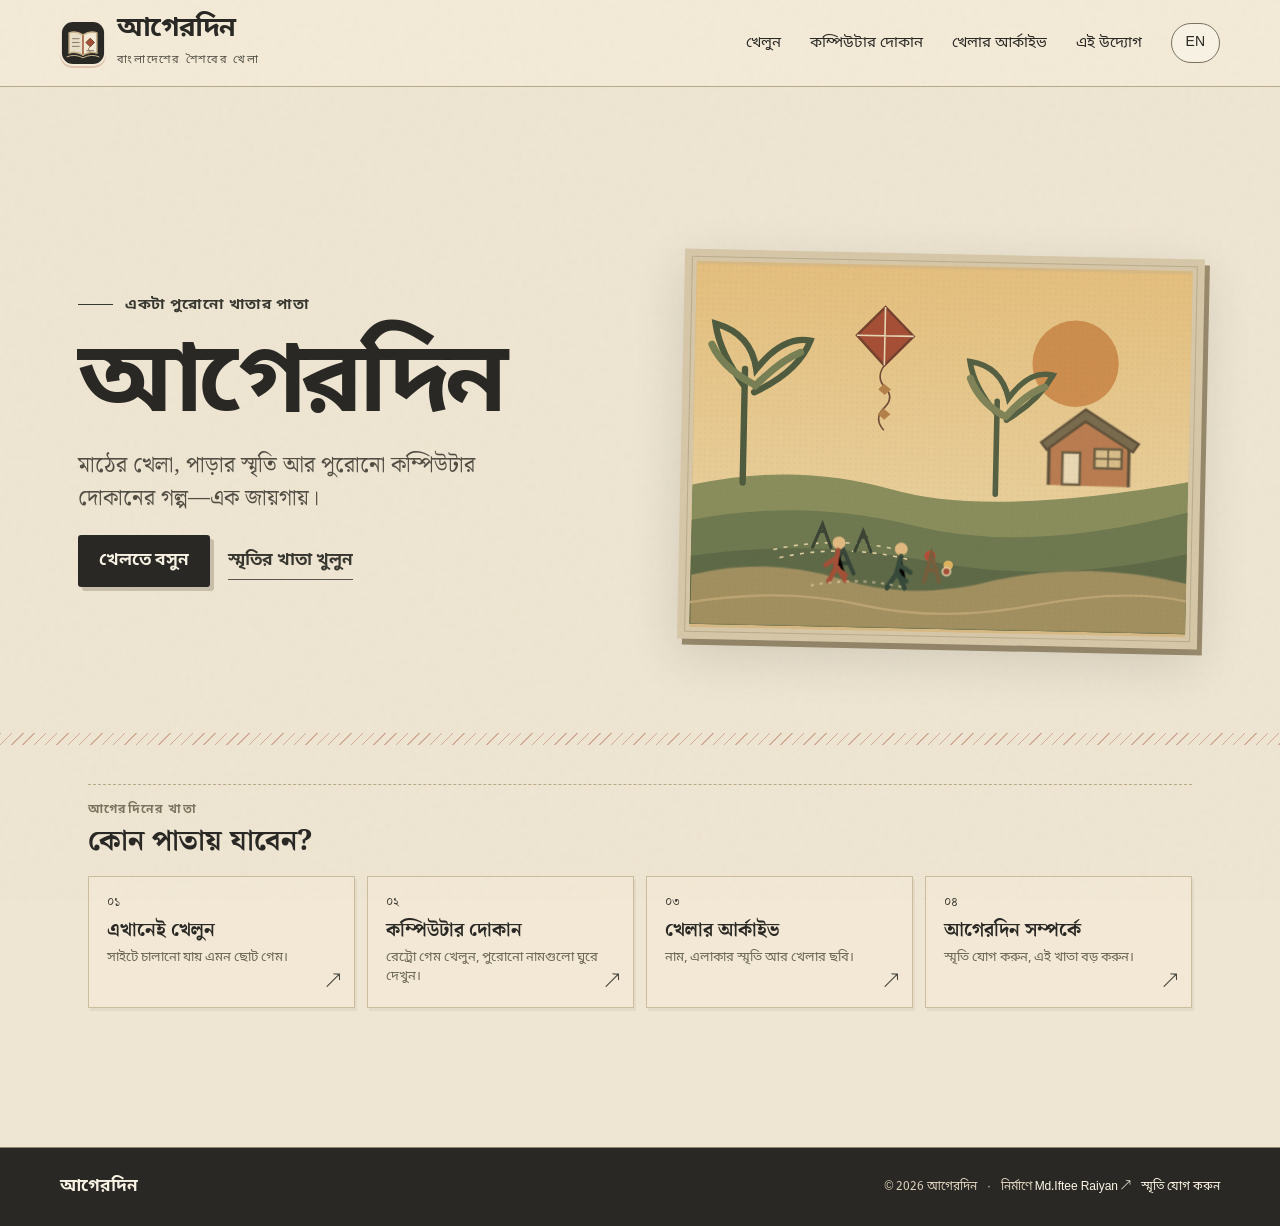
==== commit 127c35b6: "updating" ====
--- a/index.html
+++ b/index.html
@@ -3,327 +3,46 @@
 <head>
   <meta charset="utf-8">
   <meta name="viewport" content="width=device-width,initial-scale=1,viewport-fit=cover">
-  <meta name="theme-color" content="#eee4cf">
+  <meta name="theme-color" content="#292824">
+  <meta name="mobile-web-app-capable" content="yes">
+  <meta name="apple-mobile-web-app-capable" content="yes">
+  <meta name="apple-mobile-web-app-status-bar-style" content="default">
+  <meta name="apple-mobile-web-app-title" content="আগেরদিন">
   <meta name="description" id="pageDescription" content="আগেরদিন — বাংলাদেশের শৈশবের খেলা, মাঠের বিকেল আর ছোট ছোট স্মৃতির ঠিকানা।">
   <meta property="og:type" content="website">
   <meta property="og:site_name" content="আগেরদিন | Agerdin">
   <meta property="og:title" content="আগেরদিন — Agerdin">
   <meta property="og:description" content="বাংলাদেশের শৈশবের খেলা, মাঠের বিকেল আর ছোট ছোট স্মৃতির ঠিকানা।">
   <meta name="twitter:card" content="summary">
-  <link rel="icon" type="image/svg+xml" href="/favicon.svg">
+  <link rel="icon" type="image/svg+xml" href="/assets/agerdin-mark.svg">
+  <link rel="manifest" href="/manifest.webmanifest">
+  <link rel="apple-touch-icon" href="/assets/pwa-192.png">
+  <link rel="canonical" href="https://agerdin.vercel.app/">
+  <meta property="og:url" content="https://agerdin.vercel.app/">
+  <meta property="og:image" content="https://agerdin.vercel.app/og-image.png">
+  <meta property="og:image:width" content="1200">
+  <meta property="og:image:height" content="630">
+  <meta property="og:image:alt" content="Agerdin — childhood games and memories from Bangladesh">
+  <meta name="twitter:card" content="summary_large_image">
+  <meta name="twitter:image" content="https://agerdin.vercel.app/og-image.png">
   <title>আগেরদিন — Agerdin</title>
-  <link rel="preconnect" href="https://fonts.googleapis.com">
-  <link rel="preconnect" href="https://fonts.gstatic.com" crossorigin>
-  <link href="https://fonts.googleapis.com/css2?family=Hind+Siliguri:wght@400;500;600;700&family=Literata:opsz,wght@7..72,500;7..72,600&display=swap" rel="stylesheet">
-  <style>
-    :root{--paper:#eee4cf;--paper-light:#f7f0e2;--paper-deep:#e1d2b4;--ink:#273a2d;--ink-soft:#52604d;--rust:#a64f36;--ochre:#c48b3f;--line:#cbbd9f;--muted:#726d5d;--shadow:0 16px 50px #51422a1c}
-    *{box-sizing:border-box}html{scroll-behavior:smooth}body{margin:0;background:var(--paper);color:var(--ink);font-family:"Hind Siliguri",sans-serif;font-size:17px;line-height:1.65;overflow-x:hidden}
-    .skip-link{position:absolute;left:14px;top:-70px;z-index:100;padding:10px 16px;background:#f7f0e2;border:2px solid var(--rust);color:var(--ink);box-shadow:3px 4px 0 #273a2d33;font-weight:600}.skip-link:focus{top:10px}:focus-visible{outline:3px solid var(--rust);outline-offset:3px}button{touch-action:manipulation}@media(prefers-reduced-motion:reduce){html{scroll-behavior:auto!important}*,*::before,*::after{animation-duration:.01ms!important;animation-iteration-count:1!important;transition-duration:.01ms!important}}
-    body:before{content:"";position:fixed;inset:0;pointer-events:none;z-index:5;opacity:.19;background-image:url("data:image/svg+xml,%3Csvg viewBox='0 0 180 180' xmlns='http://www.w3.org/2000/svg'%3E%3Cfilter id='n'%3E%3CfeTurbulence type='fractalNoise' baseFrequency='.8' numOctaves='3' stitchTiles='stitch'/%3E%3C/filter%3E%3Crect width='100%25' height='100%25' filter='url(%23n)' opacity='.16'/%3E%3C/svg%3E");mix-blend-mode:multiply}
-    a{color:inherit;text-decoration:none}button,input{font:inherit}.wrap{width:min(1160px,calc(100% - 48px));margin:auto}.topbar{height:46px;border-bottom:1px solid #86785c35;background:#e3d7be;display:flex;align-items:center;justify-content:center;color:#68624f;font-size:13px;letter-spacing:.05em}.topbar span{display:flex;align-items:center;gap:9px}.topbar span:before,.topbar span:after{content:"✳";font-size:12px;color:var(--rust)}
-    header{position:relative;z-index:2;border-bottom:1px solid #85745242}.nav{height:86px;display:flex;align-items:center;justify-content:space-between;gap:30px}.brand{display:flex;align-items:center;gap:11px;white-space:nowrap}.brand-seal{width:43px;height:43px;border:1px solid var(--rust);border-radius:50%;display:grid;place-items:center;color:var(--rust);font-size:21px;transform:rotate(-10deg)}.brand strong{font-size:27px;line-height:1;letter-spacing:-.04em}.brand small{display:block;font-size:11px;font-weight:500;letter-spacing:.16em;color:var(--muted);margin-top:5px;text-transform:uppercase}.navlinks{display:flex;gap:29px;align-items:center;font-size:15px;color:#485143}.navlinks a{transition:color .2s}.navlinks a:hover{color:var(--rust)}.language{border:1px solid #95866a;border-radius:30px;padding:7px 14px;background:transparent;color:var(--ink);font-size:14px;cursor:pointer}.menu-btn{display:none;background:none;border:0;font-size:24px;color:var(--ink)}
-    .hero{position:relative;min-height:565px;padding:62px 0 57px;display:grid;grid-template-columns:1.02fr .98fr;align-items:center;gap:20px}.hero-copy{position:relative;z-index:1;padding:0 0 18px 18px}.eyebrow{display:flex;align-items:center;gap:12px;color:var(--rust);font-weight:600;letter-spacing:.04em;font-size:15px}.eyebrow:before{content:"";height:1px;width:35px;background:var(--rust)}h1{font-size:clamp(58px,8vw,100px);line-height:1.02;letter-spacing:-.065em;margin:18px 0 12px;font-weight:700}.hero-sub{font-family:Literata,serif;font-size:22px;line-height:1.5;color:#46503d;margin:0 0 20px;max-width:470px}.hero-text{max-width:450px;color:#656151;margin:0 0 29px;font-size:17px}.actions{display:flex;align-items:center;gap:18px;flex-wrap:wrap}.primary{background:var(--ink);color:#f5eddc;border:none;padding:12px 21px;border-radius:3px;box-shadow:4px 4px 0 #a64f3640;cursor:pointer;font-weight:600;transition:transform .2s,box-shadow .2s}.primary:hover{transform:translate(-2px,-2px);box-shadow:6px 6px 0 #a64f3640}.text-link{font-weight:600;color:var(--rust);border-bottom:1px solid #a64f3660;padding:4px 0}.scribble{display:none;position:absolute;right:5%;top:6%;width:104px;transform:rotate(10deg);color:#a64f36;font-size:12px;line-height:1.3;text-align:center}.scribble:after{content:"↙";display:block;font-size:34px;line-height:1;margin-top:1px}
-    .scene{position:relative;min-height:420px;display:grid;place-items:center}.scene-frame{width:min(100%,520px);height:390px;position:relative;transform:rotate(1.2deg);background:#d6c7a8;padding:12px;box-shadow:var(--shadow),5px 6px 0 #9e8f70}.scene-frame:before{content:"";position:absolute;inset:7px;border:1px solid #82775955;pointer-events:none}.scene-art{width:100%;height:100%;display:block;background:#d8b984}.scene-caption,.scene-stamp{display:none!important}.scene-caption{position:absolute;bottom:0;right:2%;transform:rotate(-3deg);background:#f6eedc;padding:8px 16px 6px;box-shadow:2px 4px 9px #43392229;font-family:Literata,serif;font-size:14px;color:#645b49}.scene-stamp{position:absolute;left:-3px;bottom:10%;width:77px;height:77px;border:2px dashed #a64f36;border-radius:50%;display:grid;place-items:center;text-align:center;line-height:1.2;color:var(--rust);font-size:13px;transform:rotate(-13deg);background:#eee4cfdd}
-    .rule{height:12px;background:repeating-linear-gradient(135deg,#a64f36 0 1px,transparent 1px 8px);opacity:.38;margin:4px 0}.memory-strip{padding:26px 0 28px;border-top:1px solid var(--line);border-bottom:1px solid var(--line);background:#e8ddc7}.memory-inner{display:grid;grid-template-columns:1fr 2fr;gap:35px;align-items:center}.memory-kicker{font-size:14px;color:var(--rust);font-weight:600}.memory-quote{font-family:Literata,serif;font-size:21px;line-height:1.5;margin:0;color:#4a4a3c}.memory-quote span{color:var(--rust)}
-    section{padding:77px 0}.section-head{display:flex;justify-content:space-between;align-items:end;gap:25px;margin-bottom:26px}.section-kicker{color:var(--rust);font-size:14px;font-weight:600;margin:0 0 6px}.section-title{font-size:clamp(31px,4vw,46px);line-height:1.2;margin:0;letter-spacing:-.045em}.section-note{color:var(--muted);max-width:410px;margin:0 0 3px;font-size:15px}.archive{background:#f1e8d7}.archive-purpose{display:grid;grid-template-columns:minmax(0,1.7fr) minmax(290px,1fr);gap:18px;align-items:center;padding:15px 18px;margin:0 0 21px;background:#e8ddc7;border:1px solid #cbbd9f;box-shadow:2px 3px 0 #80725112}.archive-purpose-copy strong{font-size:18px;color:var(--rust)}.archive-purpose-copy p{margin:4px 0 6px;font-size:14px;color:#625e50;line-height:1.5}.archive-purpose-copy button{padding:0;font-size:13px}.archive-stats{display:grid;grid-template-columns:repeat(3,minmax(0,1fr));gap:7px}.archive-stat{padding:7px 6px;border:1px solid #c5b694;background:#f7f0e2;color:#5e5a4b;font-size:11px;line-height:1.25;text-align:center;border-radius:3px}.archive-stat strong{display:block;color:var(--rust);font-size:15px;margin:0 0 2px}.game-top{display:flex;justify-content:flex-end;align-items:start}.search-row{display:flex;align-items:center;gap:13px;margin:25px 0 21px}.search-box{flex:1;position:relative}.search-box:before{content:"⌕";position:absolute;left:16px;top:7px;font-size:26px;color:#79735f}.search-box input{width:100%;height:51px;border:1px solid #b9aa8c;background:#f7f0e2;padding:0 16px 0 48px;outline:none;color:var(--ink);border-radius:2px}.search-box input:focus{border-color:var(--rust);box-shadow:0 0 0 2px #a64f3620}.filters{display:flex;flex-wrap:wrap;gap:8px;overflow:visible;padding:2px 0 10px}.filter{white-space:nowrap;border:1px solid #b7a98e;background:transparent;color:#5c5a4d;padding:7px 13px;border-radius:20px;cursor:pointer;font-size:14px}.filter.active,.filter:hover{background:var(--ink);border-color:var(--ink);color:#f6eddc}.game-grid{display:grid;grid-template-columns:repeat(3,1fr);gap:17px}.game-card{position:relative;background:#f7f0e2;border:1px solid #d4c6a8;min-height:211px;padding:21px 21px 18px;box-shadow:2px 4px 0 #80725119;transition:transform .22s,box-shadow .22s;display:flex;flex-direction:column}.game-card:hover{transform:translateY(-4px) rotate(-.3deg);box-shadow:var(--shadow)}.game-card[hidden]{display:none!important}.game-top{display:flex;justify-content:space-between;align-items:start}.game-icon{width:51px;height:51px;background:#e4d4b6;color:var(--rust);border-radius:50%;display:grid;place-items:center;font-size:24px}.game-card h3{font-size:23px;line-height:1.22;margin:14px 0 3px}.game-card .en{font-family:Literata,serif;font-size:13px;color:#7d735e}.game-card p{font-size:14px;color:#666251;margin:9px 0 14px;line-height:1.5}.card-foot{border-top:1px dashed #c7b99b;margin-top:auto;padding-top:10px;display:flex;justify-content:space-between;align-items:center;font-size:12px;color:#756d5a}.badge{color:var(--rust);font-weight:600}.empty{grid-column:1/-1;text-align:center;padding:35px;color:var(--muted);display:none}.catalog-count{font-size:13px;color:var(--muted);margin:5px 0 13px}.archive-more-wrap{text-align:center;margin:24px 0 8px}.archive-more-wrap button{font-size:15px}#loadMore[hidden]{display:none!important}.source-note{font-size:13px;color:var(--muted);border-top:1px dashed var(--line);padding-top:18px;margin-top:25px}.source-note a,.dialog-sources a{color:var(--rust);text-decoration:underline;text-underline-offset:2px}.source-details summary{cursor:pointer;color:var(--rust);font-weight:600}.source-note-copy{padding-top:8px;line-height:1.75}.source-note-copy p{margin:0 0 7px}.source-links{display:flex;flex-wrap:wrap;gap:4px 12px}.dialog-sources{font-size:13px;line-height:1.8;margin:14px 0}
-    .play-section{background:#e8ddc7}.play-sports-photos{max-width:none;width:100%;margin:0 0 26px}.play-sports-photos .field-photo-intro{margin:0 0 12px;border-top:1px dashed #b9aa8c;padding-top:15px}.play-sports-photos .memory-photos{grid-template-columns:repeat(3,minmax(0,1fr));margin:0;gap:20px}.play-sports-photos .memory-photo figcaption{align-items:flex-start}.play-sports-photos .memory-photo figcaption small{font-size:10px}.play-grid{display:grid;gap:30px}.play-group{display:grid;gap:14px}.play-group-head{border-bottom:1px dashed #b9a987;padding:0 0 12px}.play-group-head h3{font:600 24px/1.2 Literata,"Hind Siliguri",serif;margin:0;color:var(--ink)}.play-group-head p{margin:5px 0 0;color:#686451;font-size:14px}.play-group-cards{display:grid;grid-template-columns:repeat(2,minmax(0,1fr));gap:20px}.play-card h4{font-size:25px;line-height:1.2;margin:15px 0 0}.play-card{background:#f7f0e2;border:1px solid #cbbd9f;padding:25px;box-shadow:3px 5px 0 #80725119;position:relative}.play-card:before{content:"";position:absolute;inset:8px;border:1px dashed #d2c3a3;pointer-events:none}.play-card>*{position:relative}.play-card h3{font-size:27px;line-height:1.2;margin:15px 0 0}.play-card .en{font:13px Literata,serif;color:#7d735e}.play-card p{color:#686451;min-height:48px;font-size:15px}.play-card .primary{margin-top:7px}.play-note{text-align:center;font-size:14px;color:var(--muted);margin:23px 0 0}.play-note a{color:var(--rust);text-decoration:underline;text-underline-offset:3px}.play-start:focus-visible,.play-option:focus-visible,.kata-cell:focus-visible,.hand-choice:focus-visible{outline:3px solid var(--rust);outline-offset:3px}.mini-board{display:grid;gap:5px;margin:16px auto;max-width:370px}.mini-board button{min-height:44px;border:1px solid #b8a986;background:#eee4cf;color:var(--ink);cursor:pointer;font:600 16px Literata,serif}.mini-board button:disabled{cursor:default;opacity:.65}.paper-board{grid-template-columns:repeat(5,1fr)}.paper-board button{min-height:44px;padding:0}.paper-board .ball{background:#a24f37;color:#fff}.pen-table,.ludo-track{padding:14px;background:#e7d8bb;border:1px solid #b8a986;text-align:center;margin:14px 0}.pen-track{display:flex;justify-content:space-between;align-items:center;gap:4px;font-size:22px;letter-spacing:3px}.pen-ledger{display:grid;gap:8px;margin:13px 0}.pen-meter{display:grid;grid-template-columns:100px 1fr 38px;align-items:center;gap:8px;text-align:left;font-size:13px}.pen-meter progress{width:100%;height:13px;accent-color:var(--rust)}.pen-meter strong{text-align:right;color:var(--rust)}.ludo-pieces{display:grid;grid-template-columns:repeat(2,1fr);gap:8px;margin:12px 0}.ludo-pieces div{background:#eee4cf;border:1px solid #cbbb98;padding:8px;text-align:center}.stone-row{display:flex;justify-content:center;gap:9px;margin:16px}.stone-row span{font-size:23px;color:#795d3b}
-    .how{background:#dfe0c9}.how-grid{display:grid;grid-template-columns:repeat(3,1fr);gap:26px;margin-top:35px}.how-step{border-top:1px solid #899077;padding:17px 12px 0 0}.step-no{font-family:Literata,serif;color:var(--rust);font-size:14px}.how-step h3{font-size:22px;margin:8px 0}.how-step p{margin:0;color:#59614f;font-size:15px}.memory-cta{padding:0 0 76px;background:#dfe0c9}.cta-paper{background:#f2e8d5;border:1px solid #cbbd9d;padding:35px 42px;display:flex;justify-content:space-between;align-items:center;gap:30px;box-shadow:5px 6px 0 #64705024;position:relative}.cta-paper:before{content:"";position:absolute;inset:9px;border:1px dashed #b5a889;pointer-events:none}.cta-paper h2{font-size:32px;margin:0 0 4px}.cta-paper p{color:#686451;margin:0;max-width:520px}.cta-paper .primary{position:relative;z-index:1;flex:none}
-    footer{background:#283a2e;color:#e8ddc5;padding:13px 0}.footer-inner{display:flex;justify-content:space-between;gap:8px 16px;align-items:center}.foot-brand{font-size:17px;font-weight:600;color:inherit;text-decoration:none;white-space:nowrap}.footer-meta{display:flex;align-items:center;justify-content:flex-end;flex-wrap:wrap;gap:4px 10px;color:#c0b79f;font-size:12px;line-height:1.5}.footer-meta a{color:#f0dfb7;text-underline-offset:3px}.footer a:focus-visible{outline:2px solid #f0dfb7;outline-offset:3px}
-    dialog{border:1px solid #baaa8a;background:#f7f0e2;color:var(--ink);width:min(520px,calc(100% - 30px));padding:30px;box-shadow:0 22px 90px #1c251c55}dialog::backdrop{background:#1c251c99}.dialog-head{display:flex;justify-content:space-between;align-items:start}.close{border:0;background:none;font-size:25px;cursor:pointer;color:var(--ink)}dialog h2{font-size:32px;margin:12px 0 0}dialog p{color:#625e50}.dialog-tip{border-top:1px dashed #c5b899;padding-top:14px;font-size:14px;color:var(--rust)}.memory-form{display:grid;gap:13px;margin-top:14px}.memory-form label{font-size:14px;font-weight:600}.memory-form input,.memory-form textarea{width:100%;display:block;margin-top:4px;padding:10px 12px;background:#fffaf0;border:1px solid #c6b99c;color:var(--ink);outline:none}.memory-form textarea{min-height:110px;resize:vertical}.form-note,.form-status{font-size:13px;color:#726d5d}.form-status{color:var(--rust);font-weight:600}.saved-memories{display:grid;gap:8px;max-height:180px;overflow:auto}.saved-memory{padding:9px 11px;background:#eee4cf;border-left:2px solid var(--rust);font-size:13px}.saved-memory strong,.saved-memory span{display:block}.saved-memory span{color:#726d5d}.saved-empty{font-size:13px;color:#726d5d}
-    #playDialog{width:min(560px,calc(100% - 30px))}.play-instructions{font-size:14px;margin:8px 0 16px}.play-status{min-height:28px;margin:12px 0;color:var(--rust);font-weight:600}.play-options{display:flex;gap:10px;flex-wrap:wrap}.play-option,.hand-choice{border:1px solid #aa9b7e;background:#eee4cf;color:var(--ink);padding:9px 14px;cursor:pointer;border-radius:3px}.play-option:hover,.hand-choice:hover{background:#e2d3b4}.kata-board{display:grid;grid-template-columns:repeat(3,minmax(62px,86px));gap:7px;justify-content:center;margin:20px auto}.kata-cell{height:76px;border:1px solid #b8a986;background:#eee4cf;color:var(--ink);font:600 34px Literata,serif;cursor:pointer}.kata-cell:disabled{cursor:default}.kata-cell:not(:disabled):hover{background:#e2d3b4}.hand-score{display:grid;grid-template-columns:1fr 1fr;gap:8px;margin:17px 0}.hand-score div{background:#eee4cf;border:1px solid #cbbb98;padding:10px 12px;font-size:13px}.hand-score strong{display:block;font:600 23px Literata,serif;color:var(--rust)}.hand-choices{display:grid;grid-template-columns:repeat(6,1fr);gap:7px}.hand-choice{padding:8px 0;font:600 18px Literata,serif}.restart-button{border:0;background:none;color:var(--rust);text-decoration:underline;text-underline-offset:3px;padding:5px 0;cursor:pointer;font-weight:600}.result-backdrop{position:fixed;inset:0;z-index:20;display:grid;place-items:center;overflow-y:auto;padding:18px;background:#1c251cbb;animation:result-shade .22s ease-out both}.result-card{position:relative;width:min(360px,100%);padding:28px 27px 24px;background:linear-gradient(135deg,#f8f1e3,#eee3cc);border:1px solid #ad9c79;box-shadow:0 18px 48px #171d1870,6px 7px 0 #a64f3640;text-align:center;animation:result-paper .38s cubic-bezier(.2,.75,.25,1.1) both}.result-card:before{content:"";position:absolute;inset:8px;border:1px dashed #b8a986;pointer-events:none}.result-mark{position:relative;display:grid;place-items:center;width:65px;height:65px;margin:0 auto 12px;border:2px dashed var(--rust);border-radius:50%;background:#e7d8bb;color:var(--rust);font:600 17px Literata,serif;transform:rotate(-8deg);animation:result-seal .55s .12s ease-out both}.result-win .result-mark{border-color:#8c713d;color:#775b2f}.result-draw .result-mark{border-color:#52604d;color:#52604d}.result-card .eyebrow{justify-content:center;font-size:13px}.result-card .eyebrow:before{width:20px}.result-card h3{position:relative;margin:7px 0 5px;font:600 28px/1.2 Literata,"Hind Siliguri",serif;color:var(--ink)}.result-card p{position:relative;margin:0 auto 18px;max-width:280px;color:#625e50;font-size:15px;line-height:1.5}.result-actions{position:relative;display:grid;gap:8px}.result-actions button{width:100%}.result-continue{border:1px solid #b7a98e;background:transparent;color:var(--ink);padding:9px 12px;cursor:pointer}.result-backdrop button:focus-visible{outline:3px solid var(--rust);outline-offset:3px}.result-scene{width:min(100%,284px);margin:0 auto 10px;overflow:hidden;border:1px solid #c8b993;background:#e8ddc7;box-shadow:inset 0 0 0 4px #f5eddb;animation:result-scene-reveal .42s .08s ease-out both}.result-scene svg{display:block;width:100%;height:auto;aspect-ratio:2/1}.result-scene-caption{position:relative;display:block;margin:-4px auto 15px;color:#806344;font:600 12px Literata,"Hind Siliguri",serif;letter-spacing:.02em}.result-scene .glint{animation:scene-glint 1.6s .4s ease-in-out infinite alternate}@keyframes result-scene-reveal{from{opacity:0;transform:translateY(7px)}to{opacity:1;transform:translateY(0)}}@keyframes scene-glint{from{opacity:.45}to{opacity:1}}@keyframes result-shade{from{opacity:0}to{opacity:1}}@keyframes result-paper{from{opacity:0;transform:translateY(14px) rotate(-1.5deg) scale(.96)}to{opacity:1;transform:translateY(0) rotate(0) scale(1)}}@keyframes result-seal{0%{opacity:0;transform:translateY(-10px) rotate(-18deg) scale(.78)}70%{transform:translateY(2px) rotate(-5deg) scale(1.08)}100%{opacity:1;transform:translateY(0) rotate(-8deg) scale(1)}}@media(max-width:420px){.result-card{padding:24px 18px}.result-card h3{font-size:24px}}@media(prefers-reduced-motion:reduce){.result-backdrop,.result-card,.result-mark{animation:none!important}}
-    .play-content{position:relative}.play-content.round-started>.play-instructions,.play-content.round-started>.play-status,.play-content.round-started>.mini-board,.play-content.round-started>.kata-board,.play-content.round-started>.pen-table,.play-content.round-started>.pen-scene,.play-content.round-started>.ludo-track,.play-content.round-started>.ludo-board,.play-content.round-started>.stone-row,.play-content.round-started>.hand-score,.play-content.round-started>.hand-choices,.play-content.round-started>.play-options{animation:play-arrive .42s cubic-bezier(.2,.75,.25,1) both}
-    .play-content.round-started>.play-status{animation-delay:.04s}.play-content.round-started>.mini-board,.play-content.round-started>.kata-board,.play-content.round-started>.pen-scene,.play-content.round-started>.ludo-board,.play-content.round-started>.stone-row{animation-delay:.09s}.play-content.round-started>.play-options{animation-delay:.14s}
-    @keyframes play-arrive{from{opacity:.25;transform:translateY(8px) scale(.985)}to{opacity:1;transform:translateY(0) scale(1)}}.play-content.round-started>.play-status{animation:status-arrive .26s ease-out both}@keyframes status-arrive{from{opacity:.25;transform:translateX(-5px)}to{opacity:1;transform:translateX(0)}}
-    .play-intro{position:absolute;inset:-2px;z-index:5;display:grid;place-items:center;padding:18px;background:#273a2dcc;animation:result-shade .2s ease-out both}.play-intro-card{position:relative;width:min(390px,100%);padding:30px 27px 24px;text-align:center;background:linear-gradient(135deg,#f8f1e3,#eee3cc);border:1px solid #ad9c79;box-shadow:0 16px 42px #171d1860,5px 6px 0 #a64f363b;animation:intro-paper .4s cubic-bezier(.2,.75,.25,1.1) both}.play-intro-card:before{content:"";position:absolute;inset:8px;border:1px dashed #b8a986;pointer-events:none}.play-intro-card>*{position:relative}.play-intro-mark{display:grid;place-items:center;width:60px;height:60px;margin:0 auto 10px;border:2px dashed var(--rust);border-radius:50%;background:#e7d8bb;color:var(--rust);font:600 22px Literata,serif;transform:rotate(-7deg)}.play-intro-card .eyebrow{justify-content:center;font-size:13px}.play-intro-card h3{margin:7px 0 4px;font:600 27px/1.2 Literata,"Hind Siliguri",serif}.play-intro-card p{margin:0 auto 18px;color:#625e50;font-size:15px;line-height:1.5;max-width:300px}.play-intro-card button{width:100%}@keyframes intro-paper{from{opacity:0;transform:translateY(16px) rotate(-1deg) scale(.96)}to{opacity:1;transform:translateY(0) rotate(0) scale(1)}}
-    .kata-cell{position:relative;overflow:hidden}.kata-mark{display:inline-block;animation:ink-mark .24s cubic-bezier(.2,.8,.3,1.4) both}.kata-cell.kata-won{background:#dfd4b5;color:#8b4c32;animation:winning-cell .48s ease-in-out infinite alternate}@keyframes ink-mark{from{opacity:0;transform:scale(1.7) rotate(-12deg)}to{opacity:1;transform:scale(1) rotate(0)}}@keyframes winning-cell{to{transform:scale(1.07);box-shadow:0 0 0 3px #c48b3f55}}
-    .pen-scene{position:relative;height:96px;margin:4px 0 13px;padding:10px 18px;background:repeating-linear-gradient(0deg,#e7d8bb,#e7d8bb 22px,#d8c8a6 23px,#e7d8bb 24px);border:1px solid #b8a986;overflow:hidden}.pen-scene:after{content:"";position:absolute;right:12px;top:0;bottom:0;border-right:2px dashed #a64f36;opacity:.7}.pen-marker{position:absolute;top:24px;display:flex;align-items:center;gap:5px;transform:translateX(-50%);font-size:13px;font-weight:600;white-space:nowrap;animation:pen-slide .38s cubic-bezier(.2,.75,.25,1) both}.pen-marker:before{content:"✎";display:grid;place-items:center;width:31px;height:31px;border-radius:50%;background:#f7f0e2;border:1px solid #b8a986;color:var(--rust);font-size:20px;box-shadow:1px 2px 0 #82725144}.pen-marker.rival{top:56px}.pen-marker.rival:before{color:#52604d}@keyframes pen-slide{from{left:var(--from-left);opacity:.55;transform:translate(-50%,-3px) rotate(-2deg)}to{left:var(--to-left);opacity:1;transform:translate(-50%,0) rotate(0)}}.pen-scene small{position:absolute;bottom:5px;right:18px;background:#e7d8bb;padding:0 4px;color:var(--rust);font-size:11px}
-    .stone-row{min-height:42px;align-items:center}.stone{display:inline-block;margin:0 3px;color:#795d3b;font-size:24px;filter:drop-shadow(1px 2px 1px #58483144);animation:stone-land .32s cubic-bezier(.2,.8,.3,1.3) both}.stone.airborne{animation:stone-toss .6s ease-in-out infinite alternate}@keyframes stone-land{from{opacity:0;transform:translateY(-18px) rotate(-30deg)}to{opacity:1;transform:translateY(0) rotate(0)}}@keyframes stone-toss{to{transform:translateY(-19px) rotate(28deg)}}
-    .hand-reveal{display:flex;justify-content:center;align-items:center;gap:16px;margin:12px auto;padding:12px;background:#e7d8bb;border:1px dashed #b8a986}.hand-palm{min-width:82px;padding:8px 12px;background:#f7f0e2;border:1px solid #cbbb98;border-radius:40px 40px 30px 30px;text-align:center;color:var(--rust);font:600 25px Literata,serif;animation:hand-show .3s ease-out both}.hand-palm small{display:block;color:var(--muted);font:12px "Hind Siliguri",sans-serif}@keyframes hand-show{from{transform:translateY(10px) rotate(-7deg);opacity:0}to{transform:translateY(0) rotate(0);opacity:1}}
-    .opponent-badge{display:flex;align-items:center;gap:10px;margin:10px 0 14px;padding:9px 12px;background:#e9ddc4;border:1px dashed #b9a985;color:#4f4d40;animation:opponent-arrive .34s ease-out both}.opponent-seal{display:grid;place-items:center;flex:none;width:35px;height:35px;border:1px solid #a64f36;border-radius:50%;background:#f7f0e2;color:#a64f36;font:600 17px Literata,serif}.opponent-badge strong,.opponent-badge small{display:block;line-height:1.35}.opponent-badge strong{font-size:14px}.opponent-badge small{color:#726d5d;font-size:12px}.opponent-empty{display:none}@keyframes opponent-arrive{from{opacity:0;transform:translateY(-5px)}to{opacity:1;transform:translateY(0)}}
-    .paper-board button{position:relative;overflow:hidden}.paper-board button:not(:disabled):hover{transform:translateY(-2px)}.paper-board button.ball{animation:football-travel .34s cubic-bezier(.2,.75,.25,1) both}.paper-board button.trail{background:#e2d3b4;color:#a64f36}.paper-board button.ball:after{content:"";position:absolute;inset:8px;border-radius:50%;border:1px dashed #fff9;animation:ball-spin .8s linear infinite}@keyframes football-travel{from{transform:translate(var(--from-x,0%),var(--from-y,0%)) scale(.72) rotate(-80deg);opacity:.6}to{transform:translate(0,0) scale(1) rotate(0);opacity:1}}@keyframes ball-spin{to{transform:rotate(360deg)}}
-    .bantumi-board{display:grid;grid-template-columns:76px repeat(6,minmax(38px,1fr)) 76px;grid-template-rows:repeat(2,92px);gap:7px;align-items:stretch;padding:12px;background:#9d8966;border:4px solid #725d3b;border-radius:18px;box-shadow:inset 0 0 0 3px #c7b18a;margin:14px 0;overflow-x:auto}.bantumi-store{grid-column:1;grid-row:1/3;display:flex;flex-direction:column;justify-content:center;align-items:center;text-align:center;padding:6px;background:#d3b66c;border:2px solid #795e33;border-radius:40px;color:#493b28;font-size:12px}.bantumi-store.cpu{grid-column:8;grid-row:1/3;background:#c7a57e}.bantumi-store strong{font:700 24px Literata,serif;margin-top:8px}.bantumi-pit{display:flex;flex-direction:column;justify-content:center;align-items:center;gap:5px;background:#71593b;border:2px solid #d0b37f;border-radius:50%;color:#f8edd5;min-width:0;cursor:pointer;box-shadow:inset 0 4px 8px #332a1f77}.bantumi-pit:disabled{opacity:.72;cursor:default}.bantumi-pit strong{font:700 23px Literata,serif;color:#f2d78b}.bantumi-pit small{font-size:10px}.bantumi-score{display:flex;justify-content:space-between;gap:8px;margin:10px 0}.bantumi-score span{display:flex;gap:8px;align-items:center;background:#eee4cf;border:1px solid #cbbb98;padding:8px 12px}.bantumi-score strong{font:700 20px Literata,serif;color:var(--rust)}@media(max-width:600px){.bantumi-board{grid-template-columns:56px repeat(6,minmax(36px,1fr)) 56px;grid-template-rows:repeat(2,76px);gap:4px;padding:7px}.bantumi-store{font-size:10px}.bantumi-pit small{font-size:8px}.bantumi-pit strong{font-size:19px}}
-    .ludo-track{display:flex;align-items:center;justify-content:center;gap:10px}.ludo-die{display:grid;place-items:center;min-width:52px;height:52px;background:#f7f0e2;border:1px solid #b8a986;border-radius:8px;box-shadow:2px 3px 0 #80725144;color:var(--rust);font:32px/1 Literata,serif}.ludo-die.rolling{animation:die-roll .62s ease-in-out}.ludo-board{width:min(100%,500px);margin:12px auto;padding:8px;background:#e7d8bb;border:1px solid #b8a986;border-radius:18px}.ludo-svg{display:block;width:100%;height:auto}.ludo-space{fill:#f7f0e2;stroke:#b8a986;stroke-width:2}.ludo-space.safe{fill:#d8d8b7}.ludo-star{font-size:12px;text-anchor:middle;fill:#7d735e}.ludo-home.red{fill:#d9ae91;stroke:#a64f36;stroke-width:3}.ludo-home.blue{fill:#aab9c8;stroke:#536d8b;stroke-width:3}.ludo-home.green{fill:#b8c19b;stroke:#77834d;stroke-width:3}.ludo-home.yellow{fill:#d5bd91;stroke:#a27642;stroke-width:3}.ludo-center{fill:#d7c28e;stroke:#9f8755;stroke-width:3}.ludo-center-text{font-size:28px;text-anchor:middle;fill:#805d2d}.ludo-token circle{stroke:#f7f0e2;stroke-width:2}.ludo-token text{font:700 9px sans-serif;text-anchor:middle;fill:white}.ludo-player-row{display:grid;grid-template-columns:repeat(2,minmax(0,1fr));gap:8px;margin:12px 0}.ludo-player{display:grid;grid-template-columns:16px 1fr auto;gap:7px;align-items:center;padding:9px;background:#eee4cf;border:1px solid #cbbb98}.ludo-player.turn{outline:2px solid #a64f36}.ludo-swatch{width:14px;height:14px;border-radius:50%;background:var(--token)}.ludo-player small{color:#686451}.ludo-actions{display:flex;flex-wrap:wrap;justify-content:center;gap:7px}.ludo-setup-label{display:block;margin:12px auto 4px;font-size:14px}.ludo-setup{display:block;min-width:220px;margin:0 auto 12px;padding:9px;background:#f7f0e2;border:1px solid #b8a986;color:#342f25}.ludo-cell{min-height:38px;display:grid;place-items:center;background:#e7d8bb;border:1px solid #cbbb98;color:#7a705c;font-size:12px}.ludo-cell.safe{background:#dfe0c9}.ludo-cell .token{display:inline-grid;place-items:center;width:24px;height:24px;margin:0 1px;border-radius:50%;background:#a64f36;color:white;font-size:13px;box-shadow:1px 2px 0 #59452d55;animation:token-hop .28s cubic-bezier(.2,.8,.3,1.3) both}.ludo-cell .token.cpu{background:#52604d}.ludo-pieces{font-size:13px}.ludo-pieces strong{display:block;font:600 18px Literata,serif;color:var(--rust)}@keyframes die-roll{0%{transform:rotate(0) scale(1)}30%{transform:rotate(150deg) scale(1.14)}65%{transform:rotate(330deg) scale(.94)}100%{transform:rotate(360deg) scale(1)}}@keyframes token-hop{from{transform:translateY(-8px) scale(.7)}to{transform:translateY(0) scale(1)}}
-    .hand-choice{transition:transform .12s,box-shadow .12s}.hand-choice:active,.play-option:active{transform:translateY(2px) scale(.97);box-shadow:inset 0 2px 4px #59452d35}.hand-score strong{animation:score-turn .32s ease-out both}@keyframes score-turn{from{transform:translateY(7px) scale(.84);opacity:.35}to{transform:translateY(0) scale(1);opacity:1}}.sum-reveal{padding:5px 9px;background:#f7f0e2;border:1px solid #cbbb98;color:var(--rust);animation:score-turn .3s ease-out both}.play-intro button:focus-visible,.play-content button:focus-visible{outline:3px solid var(--rust);outline-offset:3px}@media(prefers-reduced-motion:reduce){.play-intro,.play-intro-card,.play-content.round-started>* ,.kata-mark,.kata-cell.kata-won,.stone,.pen-marker,.hand-palm,.paper-board button.ball,.paper-board button.ball:after,.ludo-die,.ludo-cell .token,.hand-score strong{animation:none!important;transition:none!important}}
-    @media(max-width:850px){.navlinks{gap:16px}.hero{grid-template-columns:1fr 1fr;min-height:500px}.scene-frame{height:330px}.scene{min-height:350px}.hero-copy{padding-left:0}.game-grid{grid-template-columns:repeat(2,1fr)}}
-
-    .arcade-shelf-head{grid-column:1/-1;border-top:1px dashed #aa9b77;padding-top:22px;margin-top:3px}.arcade-shelf-head .section-kicker{margin-bottom:4px}.arcade-shelf-head h3{font:600 26px Literata,"Hind Siliguri",serif;color:#f5ebd7;margin:0}.arcade-shelf-head p:last-child{margin:6px 0 0;color:#d0c4a8;font-size:14px}.arcade-search-row{grid-column:1/-1;display:flex;align-items:center;gap:15px;margin-top:2px}.arcade-search-row .search-box input{background:#f6ecd6}.arcade-count{color:#e2d2b1;font-size:13px;white-space:nowrap}.field-photo-intro{margin:22px 0 12px;border-top:1px dashed #b9aa8c;padding-top:17px}.field-photo-intro h3{font:600 22px Literata,"Hind Siliguri",serif;margin:0;color:var(--ink)}.field-photo-intro p{font-size:14px;color:var(--muted);margin:5px 0 0}.memory-photos{display:grid;grid-template-columns:repeat(2,minmax(0,1fr));gap:16px;margin:0 0 27px}.memory-photo{margin:0;padding:9px;background:#f7f0e2;border:1px solid #cbbd9f;box-shadow:3px 4px 0 #80725119}.memory-photo img{display:block;width:100%;aspect-ratio:16/9;object-fit:cover;background:#e5d5b4}.memory-photo figcaption{display:flex;justify-content:space-between;align-items:baseline;gap:10px;flex-wrap:wrap;padding:8px 3px 1px;color:#4b4739}.memory-photo figcaption strong{font:600 15px Literata,"Hind Siliguri",serif}.memory-photo figcaption small{font-size:10px;color:#746a54}.memory-photo a{color:var(--rust);text-decoration:underline;text-underline-offset:2px}.arcade-catalog{grid-column:1/-1;display:grid;grid-template-columns:repeat(3,1fr);gap:13px}.arcade-memory-card{background:#e8ddc5;color:#373a30;border:1px solid #a9986f;padding:16px;min-height:290px;display:flex;flex-direction:column;box-shadow:3px 4px 0 #1c241d}.arcade-memory-card h4{font:600 20px/1.2 Literata,"Hind Siliguri",serif;margin:12px 0 3px}.arcade-memory-card .en{font-size:12px;color:#756b53}.arcade-memory-card p{font-size:13px;line-height:1.5;margin:9px 0 12px;color:#5b594d}.arcade-memory-stamp{font-size:10px;color:#864832;border:1px solid #c4a780;padding:4px 7px}.arcade-read{background:none;border:0;color:#8b432e;text-decoration:underline;text-underline-offset:3px;text-align:left;padding:0;margin-top:auto;cursor:pointer;font:600 13px Arial,sans-serif}.arcade-empty{grid-column:1/-1;color:#f1e2c3}.arcade-browse-link{color:#f2e7d0;border-color:#d0bd99;background:transparent}.arcade-actions{row-gap:10px}.shop-game-dialog{border:5px solid #827452;background:#eee2c5;color:#332f24;width:min(800px,calc(100% - 24px));padding:24px;box-shadow:0 22px 90px #1c251c66}.shop-game-dialog::backdrop{background:#17231dbb}.shop-game-head{display:flex;justify-content:space-between;align-items:start}.shop-game-head h2{font:600 34px Literata,"Hind Siliguri",serif;margin:0}.shop-game-head .section-kicker{margin:0 0 5px}.shop-game-dialog>p{color:#5e5949;margin:8px 0 14px}.racer-frame{position:relative;background:#1c261e;border:9px solid #75694d;box-shadow:inset 0 0 0 3px #a79668}.racer-frame canvas{display:block;width:100%;height:auto;max-height:52vh;object-fit:contain}.racer-result{position:absolute;inset:0;background:#1c261edb;color:#f2e7d0;display:flex;flex-direction:column;align-items:center;justify-content:center;gap:8px;text-align:center;animation:result-in .35s both}.racer-result[hidden]{display:none}.racer-result strong{font:700 34px Literata,serif;color:#e5bf76}.racer-result span{font-size:15px}.racer-controls{display:flex;align-items:center;justify-content:space-between;gap:12px;margin:12px 0;color:#493e2d;font-weight:600}.racer-controls button{width:58px;height:45px;border:1px solid #9c8b65;background:#e0d0ae;color:#493e2d;font-size:22px;cursor:pointer;touch-action:manipulation}.racer-actions{display:flex;justify-content:space-between;align-items:center;gap:12px;flex-wrap:wrap}.racer-actions span{font-size:12px;color:#716950}.racer-actions .primary{background:#9a4a32;color:#fff2dc;border-color:#70402e}.arcade-memory-card[hidden]{display:none}.arcade-official-link{display:inline-flex;align-self:flex-start;margin-top:8px;padding:7px 9px;border:1px solid #a9986f;background:#f5eddb;color:#864832;font-size:12px;font-weight:700;text-decoration:none}.arcade-official-link:hover{background:#d6c298;text-decoration:underline;text-underline-offset:3px}.arcade-official-link:focus-visible{outline:3px solid #a64f36;outline-offset:2px}.arcade-official-note{display:block;margin-top:6px;color:#625e50;font-size:11px;line-height:1.45}.arcade-play-related{border:1px solid #a9986f;background:#e0d0ae;color:#493e2d;padding:8px 9px;margin-top:9px;text-align:left;cursor:pointer;font:600 12px/1.35 Arial,sans-serif}.arcade-play-related:hover{background:#d6c298}.arcade-play-related:focus-visible{outline:3px solid #a64f36;outline-offset:2px}.navlinks a{white-space:nowrap}@keyframes result-in{from{opacity:0;transform:scale(.96)}to{opacity:1;transform:scale(1)}}@media(max-width:760px){.arcade-catalog{grid-template-columns:repeat(2,1fr)}.memory-photo figcaption{display:block}.memory-photo figcaption small{display:block;margin-top:3px}.cabinet-grid{grid-template-columns:repeat(2,minmax(0,1fr))}.arcade-search-row{display:block}.arcade-count{display:block;margin-top:8px}}@media(max-width:520px){.memory-photos{grid-template-columns:1fr}.cabinet-grid{grid-template-columns:1fr}.arcade-catalog{grid-template-columns:1fr}.shop-game-dialog{padding:16px}.shop-game-head h2{font-size:27px}.racer-actions{align-items:stretch}.racer-actions .primary{width:100%}}@media(prefers-reduced-motion:reduce){.racer-result{animation:none}.cabinet-art svg,.cabinet-card:hover .cabinet-art svg{transition:none;transform:none;filter:none}}
-    .cabinet-library{grid-column:1/-1;border-top:1px dashed #aa9b77;padding-top:25px;margin-top:4px}.cabinet-head{margin-bottom:17px}.cabinet-head .section-kicker{color:#d5ad67;margin:0 0 5px}.cabinet-head h3{font:600 29px/1.2 Literata,"Hind Siliguri",serif;color:#f5ebd7;margin:0}.cabinet-head p:last-child{max-width:700px;margin:8px 0 0;color:#d0c4a8;font-size:14px}.cabinet-grid{display:grid;grid-template-columns:repeat(3,minmax(0,1fr));gap:15px}.cabinet-card{display:flex;flex-direction:column;min-height:245px;padding:16px;background:#e8ddc5;color:#373a30;border:1px solid #a9986f;box-shadow:3px 4px 0 #1c241d;transition:transform .2s,box-shadow .2s}.cabinet-card:hover{transform:translateY(-3px);box-shadow:5px 7px 0 #1c241d}.cabinet-art{width:100%;aspect-ratio:16/9;margin-top:13px;overflow:hidden;border:1px solid #9b8962;background:#1c261e;box-shadow:inset 0 0 0 4px #d8c8a6}.cabinet-art svg{display:block;width:100%;height:100%;transition:transform .18s ease,filter .18s ease}.cabinet-card:hover .cabinet-art svg{transform:scale(1.025);filter:saturate(1.06)}.cabinet-card:focus-within{outline:3px solid #d8b76b;outline-offset:3px}.cabinet-card-top{display:flex;justify-content:flex-end;align-items:center;gap:8px}.cabinet-stamp{font-size:10px;text-transform:uppercase;letter-spacing:.04em;color:#864832;border:1px solid #c4a780;padding:4px 6px}.cabinet-card h4{font:600 20px/1.2 Literata,"Hind Siliguri",serif;margin:12px 0 4px}.cabinet-card p{font-size:13px;line-height:1.48;color:#5b594d;margin:6px 0 14px}.cabinet-card .primary,.cabinet-card .cabinet-link{margin-top:auto;align-self:flex-start}.cabinet-link{color:#8b432e;text-decoration:underline;text-underline-offset:3px;font-weight:600;font-size:13px}.cabinet-foot{grid-column:1/-1;font-size:12px;color:#d0c4a8;margin:2px 0 0}.retro-dialog{border:5px solid #827452;background:#eee2c5;color:#332f24;width:min(760px,calc(100% - 24px));padding:22px;box-shadow:0 22px 90px #1c251c66}.retro-dialog::backdrop{background:#17231dbb}.retro-screen-wrap{position:relative;background:#14251e;border:9px solid #75694d;box-shadow:inset 0 0 0 3px #a79668;overflow:hidden}.retro-screen-wrap canvas{display:block;width:100%;height:auto;aspect-ratio:auto;image-rendering:pixelated;touch-action:none}.game-expand{position:absolute;z-index:5;right:10px;top:10px;width:40px;height:38px;border:1px solid #a79261;background:#eee2c5;color:#463e2c;font:700 22px/1 monospace;cursor:pointer;box-shadow:2px 2px 0 #1d291f88}.retro-screen-wrap:fullscreen{width:100vw;height:100vh;display:grid;place-items:center;background:#101d20;border:0;box-shadow:none}.retro-screen-wrap:fullscreen canvas{width:90vw;height:auto;max-width:100vw;max-height:90vh;aspect-ratio:auto}.retro-screen-wrap.expanded{position:fixed;inset:0;z-index:10000;display:grid;place-items:center;background:#101d20;border:0;box-shadow:none}.retro-screen-wrap.expanded canvas{width:90vw;height:auto;max-width:100vw;max-height:90vh;aspect-ratio:auto}.retro-overlay{position:absolute;inset:0;display:flex;flex-direction:column;align-items:center;justify-content:center;text-align:center;padding:24px;color:#f0e5c8;background:#17231edb;animation:result-in .3s both}.retro-overlay[hidden]{display:none}.retro-overlay strong{font:600 clamp(22px,4vw,34px) Literata,serif;color:#e6c878;text-shadow:0 0 14px #d8b76b66}.retro-overlay span{font-size:14px;max-width:390px;margin:7px 0 17px}.retro-overlay button{min-width:160px}.retro-scorebar{display:flex;justify-content:space-between;align-items:center;gap:10px;margin:11px 0;color:#493e2d;font-weight:600}.retro-scorebar span{font-size:14px}.retro-controls{display:flex;justify-content:space-between;align-items:center;gap:10px;margin-top:10px}.retro-controls button{min-width:52px;min-height:45px;border:1px solid #9c8b65;background:#e0d0ae;color:#493e2d;font-size:19px;cursor:pointer;touch-action:manipulation}.retro-control-group{display:flex;gap:7px}.retro-controls .primary{background:#9a4a32;color:#fff2dc;border-color:#70402e}.retro-help{font-size:12px;color:#716950;margin:8px 0 0}.retro-dpad{display:grid;grid-template-columns:repeat(3,42px);grid-template-rows:repeat(2,44px);gap:4px}.retro-dpad button{min-width:42px;min-height:38px}.retro-dpad [data-dir="up"]{grid-column:2}.retro-dpad [data-dir="left"]{grid-column:1;grid-row:2}.retro-dpad [data-dir="down"]{grid-column:2;grid-row:2}.retro-dpad [data-dir="right"]{grid-column:3;grid-row:2}@media(max-width:820px){.cabinet-grid{grid-template-columns:repeat(2,minmax(0,1fr))}}@media(max-width:520px){.cabinet-grid{grid-template-columns:1fr}.cabinet-card{min-height:0}.retro-dialog{padding:14px}.retro-controls{flex-wrap:wrap}.retro-controls .primary{flex:1}.retro-scorebar{font-size:13px}}
-    @media(max-width:650px){.wrap{width:min(100% - 30px,520px)}.topbar{height:38px;font-size:11px}.nav{height:70px}.brand strong{font-size:24px}.brand-seal{width:37px;height:37px}.menu-btn{display:block}.navlinks{display:none;position:absolute;left:15px;right:15px;top:67px;padding:16px;background:#f1e8d7;border:1px solid var(--line);box-shadow:var(--shadow);flex-direction:column;align-items:stretch;gap:12px}.navlinks.open{display:flex}.navlinks a{padding:5px}.language{align-self:flex-start}.hero{padding:38px 0 34px;grid-template-columns:1fr;gap:12px}.hero-copy{padding:0}.hero h1{font-size:69px;margin-top:11px}.hero-sub{font-size:19px}.hero-text{font-size:15px}.scribble{right:2%;top:2%;font-size:10px}.scene{min-height:300px;margin:0 -3px}.scene-frame{height:285px;width:100%;padding:9px}.scene-stamp{width:61px;height:61px;font-size:11px}.memory-inner{grid-template-columns:1fr;gap:7px}.memory-quote{font-size:18px}.memory-strip{padding:20px 0}section{padding:53px 0}.section-head{display:block}.section-note{margin-top:10px}.play-group-cards{grid-template-columns:1fr}.play-card{padding:22px}.search-row{display:block}.filters{margin-top:10px}.game-grid{grid-template-columns:1fr 1fr;gap:10px}.game-card{padding:14px;min-height:190px}.game-card h3{font-size:19px}.game-card p{font-size:13px}.game-icon{width:42px;height:42px;font-size:20px}.how-grid{grid-template-columns:1fr;gap:18px}.how-step{padding-top:11px}.cta-paper{padding:25px 23px;display:block}.cta-paper h2{font-size:27px}.cta-paper .primary{margin-top:18px}.footer-inner{align-items:flex-start;flex-direction:column}.footer-meta{justify-content:flex-start}}
-    @media(max-width:390px){.game-grid{grid-template-columns:1fr}.hero h1{font-size:60px}}
-    .classic-arcade-dialog{width:min(840px,calc(100% - 24px))}.classic-screen canvas{width:100%;height:auto;aspect-ratio:16/9;image-rendering:pixelated;touch-action:none}.classic-intro{line-height:1.65}.classic-status{min-height:27px;margin:9px 0;color:#493e2d;font-weight:600;font-size:14px}.classic-controls{display:flex;gap:7px;flex-wrap:wrap;margin:8px 0}.classic-controls button{min-width:45px;min-height:44px;border:1px solid #9c8b65;background:#e0d0ae;color:#493e2d;cursor:pointer;touch-action:none}.classic-controls [data-arcade-key="KeyJ"],.classic-controls [data-arcade-key="KeyK"],.classic-controls [data-arcade-key="Space"]{font-size:12px;font-weight:700}.classic-controls button:active{background:#c9b58d;transform:translateY(1px)}.classic-arcade-dialog .retro-controls{align-items:end}.classic-arcade-dialog .retro-help{max-width:70%}.cabinet-art-letter{display:flex;align-items:center;justify-content:center;gap:12px;color:#dfc987}.cabinet-art-letter span{font:700 58px monospace;text-shadow:3px 3px #9f5538}.cabinet-art-letter i{font:12px monospace;letter-spacing:.12em;color:#b6be8f;font-style:normal}@media(max-width:520px){.classic-arcade-dialog{padding:14px}.classic-controls{display:grid;grid-template-columns:repeat(4,1fr)}.classic-controls button{min-width:0}.classic-controls [data-arcade-key="KeyJ"],.classic-controls [data-arcade-key="KeyK"],.classic-controls [data-arcade-key="Space"]{grid-column:span 1}.classic-arcade-dialog .retro-help{max-width:100%}}
-
-    .arcade-room{padding:70px 0 74px;background:#30382d;color:#f2e7d0;position:relative;overflow:hidden;border-top:7px double #827756;border-bottom:7px double #827756}.arcade-room:before{content:"";position:absolute;inset:0;background:repeating-linear-gradient(0deg,transparent 0 31px,#eee4ce08 32px),radial-gradient(ellipse at 78% 42%,#8a533324,transparent 42%);pointer-events:none}.arcade-layout{position:relative;display:grid;grid-template-columns:1fr;gap:24px 44px;align-items:center}.arcade-visual{display:none}.arcade-copy{max-width:780px}.arcade-copy .section-kicker{color:#d5ad67}.arcade-copy .section-title{color:#f5ebd7;max-width:560px}.arcade-copy .section-note{color:#d0c4a8;max-width:570px;margin-top:16px;line-height:1.75}.arcade-actions{display:flex;align-items:center;gap:16px;flex-wrap:wrap;margin-top:22px}.arcade-actions .primary{background:#a64f36;color:#fff2dc;border-color:#dcac77;box-shadow:3px 4px 0 #171c16}.arcade-actions>span{font-size:12px;color:#d6c8aa}.arcade-visual{max-width:460px;width:100%;justify-self:end;padding:16px 20px 12px;background:#635743;border:4px solid #85785d;box-shadow:inset 0 0 0 2px #3d382c,7px 8px 0 #171c16;transform:rotate(1deg)}.arcade-sign{display:flex;align-items:center;justify-content:space-between;gap:8px;background:#eee0bd;color:#493e2d;border:1px solid #b69c68;padding:7px 9px;font-size:10px;letter-spacing:.04em;text-transform:uppercase}.arcade-sign b{font:700 14px Literata,serif;color:#8a422e;letter-spacing:.12em}.crt-case{margin:12px auto 0;width:78%;padding:12px 13px 10px;background:linear-gradient(135deg,#a59570,#73664f);border:2px solid #403e30;border-radius:17px 17px 10px 10px;box-shadow:inset 2px 2px 0 #c2b28c,3px 4px 0 #39372d}.crt-screen{height:137px;padding:10px;background:#17231d;border:8px solid #625840;border-radius:18px 18px 23px 23px;box-shadow:inset 0 0 18px #0a120d,0 0 0 1px #b6a67e;overflow:hidden;position:relative}.crt-screen:after{content:"";position:absolute;inset:0;background:repeating-linear-gradient(0deg,#d0c68b0d 0 1px,transparent 2px 4px);pointer-events:none}.crt-glow{height:100%;display:flex;flex-direction:column;align-items:center;justify-content:center;color:#d9c681;text-align:center;text-shadow:0 0 8px #d9c68166;animation:crt-flicker 3.5s infinite}.crt-glow span{font:700 clamp(12px,2vw,17px) Literata,serif;letter-spacing:.16em}.crt-glow small{margin-top:8px;font-size:9px;letter-spacing:.22em;color:#b8bc83}.crt-glow i{font-style:normal;font-size:12px;letter-spacing:9px;color:#9b5b42;margin-top:5px}.crt-controls{display:flex;align-items:center;gap:15px;padding:9px 11px 2px}.crt-joystick{width:30px;height:30px;border-radius:50%;display:grid;place-items:center;background:#d2c192;color:#8a422e;box-shadow:0 2px 0 #514b39}.crt-buttons{display:flex;gap:8px}.crt-buttons i{width:12px;height:12px;border-radius:50%;background:#a64f36;box-shadow:1px 2px 0 #4a3028}.crt-buttons i+i{background:#c4954f}.crt-slot{margin-left:auto;font-size:8px;letter-spacing:.15em;color:#403a2c;border:1px solid #6e6149;padding:3px 8px}.arcade-desk{display:flex;justify-content:space-between;gap:10px;border-top:2px solid #493e2d;margin-top:9px;padding-top:7px;font-size:10px;color:#eadcbe}.arcade-spotlight{grid-column:1/-1;display:grid;grid-template-columns:repeat(3,1fr);gap:13px;margin-top:10px}.arcade-slip{min-height:110px;display:flex;flex-direction:column;text-align:left;padding:14px 17px;background:#efe3c8;color:#35392f;border:1px solid #bca77b;box-shadow:3px 4px 0 #1c241d;cursor:pointer;transition:transform .18s,background .18s}.arcade-slip:hover{transform:translateY(-3px) rotate(-.25deg);background:#f6edd9}.arcade-slip .slip-stamp{font-size:10px;color:#965038;letter-spacing:.11em;text-transform:uppercase}.arcade-slip strong{font:600 18px/1.2 Literata,"Hind Siliguri",serif;margin:8px 0 4px}.arcade-slip small{font-size:12px;color:#716950}.arcade-slip:focus-visible{outline:3px solid #ddb35f;outline-offset:3px}@keyframes crt-flicker{0%,96%,100%{opacity:1}97%{opacity:.78}98%{opacity:.94}}@media(max-width:760px){.arcade-layout{grid-template-columns:1fr;gap:27px}.arcade-visual{justify-self:center;max-width:440px}.arcade-copy .section-title{max-width:620px}.arcade-spotlight{grid-template-columns:1fr 1fr}.arcade-slip:last-child:nth-child(odd){grid-column:1/-1}}@media(max-width:480px){.arcade-room{padding:53px 0}.arcade-visual{padding:12px 13px 10px}.arcade-sign{font-size:8px}.arcade-sign b{font-size:12px}.crt-case{width:88%}.crt-screen{height:120px}.arcade-spotlight{grid-template-columns:1fr;gap:9px}.arcade-slip:last-child:nth-child(odd){grid-column:auto}.arcade-slip{min-height:88px;padding:12px 15px}}@media(prefers-reduced-motion:reduce){.crt-glow{animation:none}}
-
-    [hidden]{display:none!important}
-    .section-head{display:grid;grid-template-columns:minmax(0,1fr) minmax(260px,410px);align-items:end;gap:28px}.section-head>div{min-width:0}.section-note{width:auto;max-width:410px;min-width:0;overflow-wrap:anywhere}
-    .home-menu{padding:35px 28px 62px}.home-menu-head{border-top:1px dashed #b9aa8c;padding-top:16px;margin-bottom:16px}.home-menu-head .section-kicker{margin:0 0 4px;color:#7c735d;font-size:12px;letter-spacing:.1em}.home-menu-head h2{font:600 29px/1.2 Literata,"Hind Siliguri",serif;margin:0}.home-menu-grid{display:grid;grid-template-columns:repeat(4,minmax(0,1fr));gap:12px}.home-menu-card{position:relative;min-width:0;min-height:132px;display:flex;flex-direction:column;align-items:flex-start;gap:7px;padding:16px 18px;background:#f2e8d5;border:1px solid #cbbd9d;color:var(--ink);text-decoration:none;box-shadow:2px 3px 0 #80725119;white-space:normal;overflow-wrap:anywhere;transition:transform .18s,background .18s}.home-menu-card:hover{transform:translateY(-3px);background:#f8f0df}.home-menu-card .menu-number{font:12px Literata,serif;color:var(--rust)}.home-menu-card strong{display:block;font:600 19px/1.25 Literata,"Hind Siliguri",serif}.home-menu-card small{display:block;font-size:13px;line-height:1.4;color:#686451;max-width:230px}.home-menu-card .menu-arrow{position:absolute;right:14px;bottom:8px;color:var(--rust);font-size:18px}.navlinks a[aria-current="page"]{text-decoration:underline;text-decoration-color:var(--rust);text-underline-offset:5px}
-    .difficulty-picker{display:flex;align-items:center;justify-content:space-between;gap:12px;margin:10px 0 16px;padding:10px 12px;border:1px dashed #c5b899;background:#efe5d1;font-size:14px;color:#625e50}.difficulty-picker span{font-weight:600;color:var(--ink)}.difficulty-picker select{min-width:145px;padding:7px 28px 7px 10px;border:1px solid #b9aa8c;border-radius:2px;background:#f8f1e3;color:var(--ink);font:inherit;cursor:pointer}.classic-difficulty{margin:8px 0 13px}.game-card{overflow:hidden}.game-card-art,.play-card-art{display:grid;place-items:center;overflow:hidden;background:#ded0b5;border:1px solid #cbbd9f}.game-card-art{height:132px;margin:0 0 14px}.play-card-art{height:auto;aspect-ratio:16/9;margin:16px 0 2px;border-radius:2px}.game-card-art svg,.play-card-art svg,.dialog-art svg{width:100%;height:100%;display:block}.game-card-art svg .art-symbol,.play-card-art svg .art-symbol,.dialog-art svg .art-symbol{font-family:"Hind Siliguri",sans-serif;font-weight:700}.dialog-art{width:min(100%,560px);height:auto;aspect-ratio:480/190;margin:18px auto 8px;border:1px solid #cbbd9f;background:#e8ddc7;overflow:hidden}.archive .game-card{display:flex;flex-direction:column}.archive .game-card .card-foot{margin-top:auto}.archive .section-head{margin-bottom:24px}.archive .play-sports-photos{margin-top:0}
-    @media(max-width:900px){.home-menu{padding:28px 18px 48px}.home-menu-grid{grid-template-columns:repeat(2,minmax(0,1fr))}.home-menu-card{min-height:118px}.section-head{grid-template-columns:minmax(0,1fr) minmax(230px,36%);gap:20px}}
-    @media(max-width:700px){.section-head{grid-template-columns:1fr;align-items:start;gap:9px}.section-note{max-width:600px}.home-menu-grid{grid-template-columns:repeat(2,minmax(0,1fr))}.home-menu-card{padding:14px;min-height:125px}.difficulty-picker{align-items:flex-start;flex-direction:column;gap:6px}.difficulty-picker select{width:100%}}
-    @media(max-width:420px){.home-menu-grid{grid-template-columns:1fr}.home-menu-card{min-height:92px}}
-
-    .play-intro-art{height:auto;aspect-ratio:480/190;margin:0 auto 14px;border:1px solid #cbbd9f;background:#e8ddc7;overflow:hidden}.play-intro-art svg{display:block;width:100%;height:100%}.play-intro-art svg text:last-child{font-size:12px}.ludo-board{width:min(100%,420px);padding:7px;background:#e7d8bb;border:2px solid #9e8d66;border-radius:6px;box-shadow:inset 0 0 0 3px #f3e8d0,4px 5px 0 #6c5b3d26}.ludo-svg{overflow:visible}.ludo-paper{fill:#f5ecd9;stroke:#a8956d;stroke-width:2}.ludo-home{stroke-width:2}.ludo-home.red{fill:#d9ae91;stroke:#a64f36}.ludo-home.blue{fill:#aab9c8;stroke:#536d8b}.ludo-home.green{fill:#b8c19b;stroke:#77834d}.ludo-home.yellow{fill:#d5bd91;stroke:#a27642}.ludo-home.inactive{fill:#ded5c3;stroke:#bcb29d}.ludo-home-inner{fill:#f5ecd9;stroke:#b19f78;stroke-width:2}.ludo-inactive-label{font:600 11px Arial,sans-serif;text-anchor:middle;fill:#7e7769;letter-spacing:.6px}.ludo-route-line{fill:none;stroke:#b4a47f;stroke-width:35;stroke-linecap:round;stroke-linejoin:round;opacity:.38}.ludo-space{fill:#fbf5e9;stroke:#b5a783;stroke-width:1.5}.ludo-space.safe{fill:#e3d7a9}.ludo-space.start-red{fill:#c97b5b}.ludo-space.start-blue{fill:#7b92ad}.ludo-space.start-green{fill:#929a65}.ludo-space.start-yellow{fill:#c29c5c}.ludo-lane{stroke:#b4a47f;stroke-width:1.5}.ludo-lane.red{fill:#d9ae91}.ludo-lane.blue{fill:#aab9c8}.ludo-lane.green{fill:#b8c19b}.ludo-lane.yellow{fill:#d5bd91}.ludo-lane.inactive{opacity:.45}.ludo-star{font-size:17px;text-anchor:middle;fill:#6f684f}.ludo-center{fill:#dfcca0;stroke:#a8956d;stroke-width:2}.ludo-center-red{fill:#c88464}.ludo-center-blue{fill:#8299b3}.ludo-center-green{fill:#98a271}.ludo-center-yellow{fill:#c9a663}.ludo-token{cursor:default}.ludo-token circle{stroke:#fbf2df;stroke-width:2;filter:drop-shadow(1px 2px 1px #42362266)}.ludo-token text{font:700 12px Arial,sans-serif;text-anchor:middle;fill:#fff}.ludo-token.legal{cursor:pointer;animation:token-ready .9s ease-in-out infinite alternate}.ludo-token.legal circle{stroke:#fff7d8;stroke-width:4}.ludo-match{display:flex;align-items:center;justify-content:space-between;gap:9px;margin:0 0 8px}.ludo-mode,.ludo-turn{display:inline-flex;align-items:center;gap:7px;padding:7px 10px;border:1px solid #cbbb98;background:#eee4cf;font-size:12px}.ludo-turn{font-weight:700}.ludo-status{font-weight:700;color:#493d2d}.ludo-player-row{grid-template-columns:repeat(2,minmax(0,1fr));margin:8px 0}.ludo-player.turn{outline:2px solid var(--token,#a64f36);outline-offset:1px}.ludo-dice-panel{display:flex;align-items:center;gap:12px;max-width:520px;margin:10px auto;padding:10px;background:#eee4cf;border:1px solid #b8a986}.ludo-dice-copy{display:flex;flex:1;flex-direction:column;gap:2px}.ludo-dice-copy strong{font:600 17px Literata,serif;color:#453b2e}.ludo-dice-copy small{font-size:12px;color:#686451}.ludo-roll-button{margin-left:auto;white-space:nowrap}.ludo-actions{max-width:520px;margin:8px auto 0;justify-content:flex-start}.ludo-actions>strong{width:100%;font:600 15px Literata,serif;color:#493d2d}.ludo-move-choice{display:flex;align-items:center;gap:9px;text-align:left}.ludo-move-choice small{display:block;font-size:11px;opacity:.8;margin-top:2px}.ludo-choice-token{display:grid;place-items:center;width:27px;height:27px;border-radius:50%;background:var(--token);color:white;border:2px solid #fff1d2}.ludo-move-choice:focus-visible,.ludo-roll-button:focus-visible{outline:3px solid #a64f36;outline-offset:3px}@keyframes token-ready{from{transform:scale(1)}to{transform:scale(1.16)}}
-    @media(max-width:520px){.ludo-board{width:100%;padding:4px}.ludo-match{align-items:stretch;flex-direction:column}.ludo-mode,.ludo-turn{justify-content:center}.ludo-dice-panel{gap:8px;padding:8px}.ludo-die{min-width:44px;height:44px;font-size:27px}.ludo-dice-copy strong{font-size:15px}.ludo-roll-button{padding:8px 10px}.ludo-player{grid-template-columns:14px 1fr auto;padding:7px 5px;gap:5px}.ludo-player strong{font-size:12px}.ludo-player small{font-size:10px}}
-
-    #playDialog.ludo-open{width:min(1120px,calc(100% - 28px));max-height:calc(100dvh - 28px);overflow:auto;padding:22px 24px}
-    #playDialog.ludo-open.ludo-in-round #opponentBadge,#playDialog.ludo-open.ludo-in-round #playDifficultyWrap{display:none!important}
-    #playDialog.ludo-open .ludo-layout{display:grid;grid-template-columns:minmax(0,1.25fr) minmax(300px,.78fr);gap:20px;align-items:start}
-    #playDialog.ludo-open .ludo-board-column{padding:12px;background:#eee4cf;border:1px solid #c8b893;box-shadow:inset 0 0 0 4px #f8f1e3}
-    #playDialog.ludo-open .ludo-board-caption{display:flex;justify-content:space-between;gap:8px;margin:0 2px 8px;color:#776d57;font:600 11px/1.4 Literata,serif;letter-spacing:.09em}
-    #playDialog.ludo-open .ludo-board{width:min(100%,620px);margin:0 auto;padding:6px;background:#e2d2b1}
-    #playDialog.ludo-open .ludo-svg{display:block;width:100%;height:auto}
-    #playDialog.ludo-open .ludo-player-row{grid-template-columns:repeat(2,minmax(0,1fr));margin:11px 0 0}
-    #playDialog.ludo-open .ludo-player{min-height:48px}
-    #playDialog.ludo-open .ludo-console{display:grid;gap:12px;align-content:start}
-    #playDialog.ludo-open .ludo-console-top{display:flex;align-items:center;justify-content:space-between;gap:8px;flex-wrap:wrap}
-    #playDialog.ludo-open .ludo-mode,#playDialog.ludo-open .ludo-turn{min-height:36px;padding:7px 10px;font-size:12px}
-    #playDialog.ludo-open .ludo-turn{border-color:#a88f5f;background:#e9ddc4}
-    #playDialog.ludo-open .ludo-rival-card{display:flex;gap:10px;align-items:center;padding:10px 12px;background:#e9ddc4;border:1px dashed #b9a985}
-    #playDialog.ludo-open .ludo-rival-card strong,#playDialog.ludo-open .ludo-rival-card small{display:block;line-height:1.4}
-    #playDialog.ludo-open .ludo-rival-card strong{font-size:14px}#playDialog.ludo-open .ludo-rival-card small{font-size:12px;color:#726d5d}
-    #playDialog.ludo-open .ludo-turn-card{display:grid;gap:4px;min-height:100px;padding:14px 16px;background:#dfdfc7;border:1px solid #b7b99b;border-left:5px solid #8a6b39}
-    #playDialog.ludo-open .ludo-turn-label{color:#795e35;font:600 11px Literata,serif;letter-spacing:.13em}
-    #playDialog.ludo-open .ludo-status{font-size:19px;line-height:1.3;color:#34392d}
-    #playDialog.ludo-open .ludo-turn-card small{color:#625f4d;font-size:13px}
-    #playDialog.ludo-open .ludo-dice-panel{display:grid;grid-template-columns:58px 1fr;gap:10px;padding:12px;background:#f1e8d7;border:1px solid #c8b893;margin:0;max-width:none}
-    #playDialog.ludo-open .ludo-die{width:58px;height:58px;font-size:35px;background:#fff9ed;border:2px solid #a48b5c;border-radius:11px;box-shadow:2px 3px 0 #74604455}
-    #playDialog.ludo-open .ludo-dice-copy{justify-content:center}
-    #playDialog.ludo-open .ludo-dice-copy strong{font-size:17px}
-    #playDialog.ludo-open .ludo-roll-button{grid-column:1/-1;width:100%;min-height:52px;margin:0;font-size:16px}
-    #playDialog.ludo-open .ludo-actions{display:grid;gap:7px;margin:0;max-width:none;padding-top:2px}
-    #playDialog.ludo-open .ludo-actions>strong{width:auto;font-size:14px}
-    #playDialog.ludo-open .ludo-actions>p{margin:0;color:#6b6452;font-size:12px;line-height:1.45}
-    #playDialog.ludo-open .ludo-move-choice{width:100%;min-height:50px;justify-content:flex-start;padding:7px 10px}
-    #playDialog.ludo-open .ludo-choice-token{width:32px;height:32px;flex:none}
-    #playDialog.ludo-open .ludo-rules{border-top:1px dashed #b8a986;padding-top:9px;font-size:13px}
-    #playDialog.ludo-open .ludo-rules summary{color:#855038;font-weight:700;cursor:pointer;min-height:34px}
-    #playDialog.ludo-open .ludo-rules p{margin:6px 0 0;color:#625e50;line-height:1.55}
-    #playDialog.ludo-open #miniAgain{margin-top:0;font-size:13px}
-    #playDialog.ludo-open .ludo-token.legal{cursor:pointer;filter:drop-shadow(0 0 4px #f0c666)}
-    #playDialog.ludo-open .ludo-token.legal:focus{outline:none;filter:drop-shadow(0 0 7px #a64f36)}
-    @media(max-width:760px){#playDialog.ludo-open{width:calc(100% - 20px);max-height:calc(100dvh - 20px);padding:15px}#playDialog.ludo-open .ludo-layout{grid-template-columns:1fr;gap:13px}#playDialog.ludo-open .ludo-board-column{padding:8px}#playDialog.ludo-open .ludo-board{width:min(100%,540px)}#playDialog.ludo-open .ludo-console{gap:9px}}
-    @media(max-width:430px){#playDialog.ludo-open{width:calc(100% - 12px);max-height:calc(100dvh - 12px);padding:10px}#playDialog.ludo-open .ludo-board-column{padding:5px}#playDialog.ludo-open .ludo-board-caption{font-size:9px}#playDialog.ludo-open .ludo-player{grid-template-columns:14px 1fr auto;padding:7px 5px;gap:4px}#playDialog.ludo-open .ludo-player strong{font-size:12px}#playDialog.ludo-open .ludo-player small{font-size:10px}}
 
 
-    .game-music-row{display:flex;align-items:center;justify-content:flex-end;gap:10px;margin:0 0 10px}
-    .game-music-toggle{display:inline-flex;align-items:center;gap:8px;min-height:38px;padding:7px 12px;border:1px solid #a9986f;border-radius:2px;background:#e8ddc5;color:#493e2d;font:600 13px/1.25 Arial,"Hind Siliguri",sans-serif;cursor:pointer;box-shadow:2px 2px 0 #80725122;transition:background .18s,transform .18s}
-    .game-music-toggle:hover{background:#ddcfad;transform:translateY(-1px)}
-    .game-music-toggle[aria-pressed="true"]{background:#d9dfc9;border-color:#71805a;color:#35412f}
-    .game-music-toggle:focus-visible{outline:3px solid #a64f36;outline-offset:2px}
-    .game-music-toggle:disabled{cursor:not-allowed;opacity:.65}
-    .game-music-note{font-size:12px;color:#5e5949;align-self:center;margin-right:auto}
-    @media(max-width:520px){.game-music-row{margin-bottom:8px}.game-music-toggle{min-height:42px;font-size:12px}}
-
-    #playDialog .dialog-head{position:sticky;top:-14px;z-index:7;padding:5px 0;background:#f2e9d6;}#playDialog #playDialogTitle{position:sticky;top:28px;z-index:6;margin:0;padding:2px 0 6px;background:#f2e9d6;}
-    .retro-dialog,.classic-arcade-dialog,#playDialog{max-height:calc(100dvh - 24px);overflow:auto;overscroll-behavior:contain;scrollbar-color:#a79668 #e7dbc1;}
-    .retro-dialog .shop-game-head,.classic-arcade-dialog .shop-game-head{position:sticky;top:-14px;z-index:4;padding:4px 0 8px;background:#eee2c5;border-bottom:1px solid #cbbb98;}
-    .pen-match{max-width:1040px;margin:0 auto}.pen-match-score{display:grid;grid-template-columns:1fr auto 1fr;align-items:center;gap:14px;margin:12px 0 8px}.pen-player-card{display:flex;align-items:center;gap:10px;min-width:0;padding:9px 12px;background:#e6d7ba;border:1px solid #bca77b;box-shadow:2px 3px 0 #75644922}.pen-player-card.rival{justify-content:flex-end;text-align:right}.pen-player-card i{display:grid;place-items:center;width:38px;height:38px;border-radius:50%;font-style:normal;font-size:22px;background:#d8c79f;color:#a64f36}.pen-player-card.rival i{background:#d5d2c5;color:#4b5949}.pen-player-card strong,.pen-player-card small{display:block}.pen-player-card strong{font:600 16px Literata,"Hind Siliguri",serif}.pen-player-card small{font-size:12px;color:#716950}.pen-match-vs{padding:7px 12px;background:#493e2d;color:#f2e7d0;border-radius:20px;font:700 16px Georgia,serif;white-space:nowrap}.pen-match-status{text-align:center;min-height:28px;margin:8px 0;color:#493d2d;font-weight:700}.pen-fight-stage{position:relative;overflow:hidden;border:7px solid #6c5a3d;box-shadow:inset 0 0 0 2px #c0aa7b,0 8px 18px #3528192c;background:#806146;touch-action:none;user-select:none}.pen-fight-stage canvas{display:block;width:100%;height:auto;aspect-ratio:24/13}.pen-fight-stamp{position:absolute;right:15px;top:14px;padding:7px 9px;border:1px solid #f3dfbc88;color:#f7e9cd;background:#4735237a;font:700 10px monospace;letter-spacing:.13em;transform:rotate(4deg)}.pen-fight-hint{position:absolute;left:50%;bottom:12px;transform:translateX(-50%);width:max-content;max-width:calc(100% - 24px);padding:7px 11px;background:#37291ec9;color:#f6e7c9;border:1px solid #d4b78177;font-size:12px;text-align:center}.pen-instructions{margin:10px 0;color:#5d5646;text-align:center;font-size:13px}.pen-flick-actions{display:grid;grid-template-columns:1fr 1fr;gap:10px;max-width:600px;margin:10px auto}.pen-flick-actions .play-option{position:relative;display:grid;grid-template-columns:44px 1fr;align-items:center;text-align:left;min-height:70px;padding:10px 13px}.pen-flick-actions .play-option>span{grid-row:span 2;font-size:26px}.pen-flick-actions .play-option strong{font:600 16px Literata,"Hind Siliguri",serif}.pen-flick-actions .play-option small{font-size:12px;opacity:.78}.pen-flick-actions .strong-flick{background:#c8b38d}.pen-fight-stage canvas{cursor:grab}.pen-fight-stage canvas:active{cursor:grabbing}
-    @media(max-width:640px){.retro-dialog,.classic-arcade-dialog,#playDialog{width:calc(100% - 14px);max-height:calc(100dvh - 14px);padding:14px 12px 16px}.retro-dialog .shop-game-head,.classic-arcade-dialog .shop-game-head{top:-14px}.pen-match-score{gap:5px}.pen-player-card{padding:7px 6px;gap:6px}.pen-player-card i{width:31px;height:31px;font-size:18px}.pen-player-card strong{font-size:13px}.pen-player-card small{font-size:10px}.pen-match-vs{padding:6px 8px;font-size:13px}.pen-fight-stage{border-width:4px}.pen-fight-stage canvas{aspect-ratio:4/3}.pen-fight-stamp{top:7px;right:7px;font-size:8px;padding:5px}.pen-fight-hint{bottom:6px;padding:6px 8px;font-size:10px}.pen-instructions{font-size:12px}.pen-flick-actions{gap:7px}.pen-flick-actions .play-option{grid-template-columns:30px 1fr;min-height:64px;padding:8px 6px;gap:2px}.pen-flick-actions .play-option>span{font-size:20px}.pen-flick-actions .play-option strong{font-size:13px}.pen-flick-actions .play-option small{font-size:10px}}
-    @media(max-width:380px){.pen-fight-stage canvas{aspect-ratio:1/1}.pen-match-score{grid-template-columns:1fr auto 1fr}.pen-player-card small{font-size:9px}}
-    @media(prefers-reduced-motion:reduce){.pen-fight-stage canvas{scroll-behavior:auto}}
 
 
-    #snakeDialog{width:min(540px,calc(100% - 24px));padding:22px 24px 20px;border:9px solid #26333d;border-radius:38px 38px 48px 48px;background:linear-gradient(145deg,#445463,#33414d 55%,#293641);color:#f2e8cc;box-shadow:inset 0 0 0 2px #718090,0 24px 70px #111a20aa}
-    #snakeDialog .shop-game-head{background:transparent;border:0;padding:0;top:auto}#snakeDialog .shop-game-head h2{color:#f4e9cd}#snakeDialog .section-kicker{color:#c9c28e}#snakeDialog #snakeIntro{max-width:420px;margin:6px auto 12px;text-align:center;color:#d4d9ce;font-size:13px;line-height:1.5}
-    #snakeDialog .retro-screen-wrap{width:min(420px,100%);margin:0 auto;padding:7px;border:8px solid #202a31;border-radius:19px;background:#1b2529;box-shadow:inset 0 0 0 2px #65737c,0 5px 0 #24313a}
-    #snakeDialog .retro-screen-wrap canvas{aspect-ratio:4/3;border-radius:7px;background:#b4c39a;image-rendering:pixelated}
-    #snakeDialog .retro-overlay{border-radius:7px;background:#17231eec;color:#dce5ce}#snakeDialog .retro-scorebar{max-width:420px;margin:10px auto;color:#e4dfc6}#snakeDialog .retro-controls{max-width:420px;margin:10px auto 0;align-items:center}
-    #snakeDialog .retro-dpad{display:grid;grid-template-columns:repeat(3,48px);grid-template-rows:repeat(2,44px);gap:5px}.retro-dpad button{border:1px solid #788797;background:#4a5a6a;color:#f5edda;border-radius:9px;box-shadow:0 3px 0 #202b33;font-size:20px;touch-action:manipulation}.retro-dpad button[data-dir="up"]{grid-column:2}.retro-dpad button[data-dir="left"]{grid-column:1;grid-row:2}.retro-dpad button[data-dir="down"]{grid-column:2;grid-row:2}.retro-dpad button[data-dir="right"]{grid-column:3;grid-row:2}
-    #snakeDialog .retro-control-group{display:flex;gap:6px;flex-wrap:wrap;justify-content:flex-end}#snakeDialog .retro-control-group button{border-radius:12px;background:#647484;color:#f7efdb;min-height:44px}#snakeDialog .retro-control-group .primary{background:#d0b465;color:#26323a}
-    #brickDialog{width:min(600px,calc(100% - 24px));padding:22px 26px 20px;border:8px solid #856d2c;border-radius:34px 34px 46px 46px;background:linear-gradient(145deg,#f0ca50,#dcae2e);color:#302a1a;box-shadow:inset 0 0 0 2px #ffdf6c,0 24px 70px #111a2066}
-    #brickDialog .shop-game-head{background:transparent;border:0;padding:0;top:auto}#brickDialog .shop-game-head h2{color:#342b17}#brickDialog .section-kicker{color:#704f18}#brickDialog #brickIntro{max-width:450px;margin:6px auto 12px;text-align:center;color:#504323;font-size:13px}
-    #brickDialog .retro-screen-wrap{width:min(480px,100%);margin:0 auto;padding:8px;border:8px solid #394332;border-radius:16px;background:#30392f;box-shadow:inset 0 0 0 2px #8b8552,0 5px 0 #8b6b24}
-    #brickDialog .retro-screen-wrap canvas{aspect-ratio:4/3;border-radius:5px}#brickDialog .retro-scorebar{max-width:480px;margin:10px auto;color:#302a1a}#brickDialog .retro-controls{max-width:480px;margin:9px auto 0}#brickDialog .retro-controls button{border:1px solid #a58b37;background:#b89528;color:#281f10;border-radius:30px;box-shadow:0 3px 0 #856d2c}#brickDialog .retro-controls .primary{background:#a94c34;color:#fff2dc;border-color:#70402e}#brickDialog .retro-help{max-width:480px;margin:8px auto 0;color:#594b22}
-    @media(max-width:520px){#snakeDialog,#brickDialog{width:calc(100% - 12px);padding:18px 12px 15px;border-width:7px}#snakeDialog .retro-screen-wrap,#brickDialog .retro-screen-wrap{padding:5px;border-width:6px}#snakeDialog .retro-dpad{grid-template-columns:repeat(3,40px);grid-template-rows:repeat(2,38px)}#snakeDialog .retro-controls{gap:8px}#snakeDialog .retro-controls button,#brickDialog .retro-controls button{min-width:42px;padding:6px 9px;font-size:16px}}
-
-
-    @keyframes route-from-right{from{opacity:.7}to{opacity:1}}@keyframes route-from-left{from{opacity:.7}to{opacity:1}}.route-enter-forward,.route-enter-back{animation:route-from-right .14s ease-out both}
-    .play-option,.hand-choice,.ludo-move-choice,.bantumi-pit{transition:transform .16s ease,box-shadow .18s ease,background-color .18s ease}.play-option:not(:disabled):hover,.hand-choice:hover{transform:translateY(-2px);box-shadow:0 4px 0 #7d6b4a30}.bantumi-pit:not(:disabled):hover{transform:translateY(-3px) scale(1.025);box-shadow:inset 0 4px 8px #332a1f77,0 5px 0 #4b3825}.bantumi-pit.seed-drop strong{display:inline-block;animation:seed-drop .24s cubic-bezier(.2,.8,.3,1.2)}@keyframes seed-drop{from{transform:translateY(-13px) scale(.8);opacity:.35}to{transform:translateY(0) scale(1);opacity:1}}
-    .hand-match .hand-clash{font-weight:700}.hand-match.is-revealing .hand-clash{animation:clash-hit .48s .18s cubic-bezier(.2,.8,.2,1) both}.hand-match.is-out .hand-clash{color:var(--rust)}@keyframes clash-hit{0%{transform:scale(.6);opacity:.25}65%{transform:scale(1.22) rotate(-5deg);opacity:1}100%{transform:scale(1) rotate(0)}}
-    @media(prefers-reduced-motion:reduce){.route-enter-forward,.route-enter-back{animation:none!important}.play-option:not(:disabled):hover,.hand-choice:hover,.bantumi-pit:not(:disabled):hover{transform:none}}
-      .result-meme{margin:0 auto 16px;padding:9px 12px;max-width:360px;border:1px dashed #b9a77f;background:#f5eddc;color:#745237;font-size:13px;line-height:1.5}.racer-result small{max-width:85%;margin-top:4px;padding:8px 12px;border:1px dashed #c8ae7b;color:#f2d99f;font-size:13px;line-height:1.45}.arcade-play-related{margin-top:11px;padding:9px 10px;border:1px solid #927b51;background:#f4ead4;color:#75412d;text-align:left;font:600 13px/1.4 "Hind Siliguri",sans-serif;cursor:pointer}.arcade-play-related:hover{background:#e9d8b7}.arcade-play-note{margin-top:5px;color:#70684f;font-size:10px;line-height:1.4}
-
-    /* Keep the game opener focused, readable, and quick to start. */
-    #playDialog.intro-active{width:min(600px,calc(100% - 24px));max-height:90dvh;overflow-y:auto;overscroll-behavior:contain;}
-    #playDialog.intro-active .opponent-badge,#playDialog.intro-active .difficulty-picker{display:none!important;}
-    #playDialog.intro-active #playDialogTitle{position:absolute!important;width:1px;height:1px;padding:0;margin:-1px;overflow:hidden;clip:rect(0,0,0,0);white-space:nowrap;border:0;}
-    #playDialog.intro-active .play-intro{position:relative;inset:auto;display:block;padding:0;background:transparent;backdrop-filter:none;}
-    #playDialog.intro-active .play-intro-card{width:100%;max-height:none;overflow:visible;padding:clamp(18px,3vw,27px);animation:none;}
-    #playDialog.intro-active .play-intro-art{max-height:170px;margin:0 auto 10px;}
-    #playDialog.intro-active .play-intro-mark{width:45px;height:45px;margin:0 auto 6px;font-size:19px;}
-    #playDialog.intro-active .play-intro-card h3{margin:4px 0 5px;font-size:26px;}
-    #playDialog.intro-active .play-intro-card p{margin:0 auto 13px;max-width:420px;}
-    #playDialog.intro-active #introStart{min-height:48px;}
-    @media(max-width:520px){#playDialog.intro-active{width:calc(100% - 16px);max-height:94dvh;padding:16px;}#playDialog.intro-active .play-intro-art{max-height:125px;}#playDialog.intro-active .play-intro-card{padding:17px 14px;}#playDialog.intro-active .play-intro-card h3{font-size:23px;}}
-
-    .arcade-filter-row{display:flex;gap:8px;flex-wrap:wrap;margin:-4px 0 16px}.arcade-filter{min-height:38px;padding:7px 12px;border:1px solid #877b62;background:#27352b;color:#eadcbd;font:600 13px "Hind Siliguri",sans-serif;cursor:pointer;touch-action:manipulation}.arcade-filter:hover,.arcade-filter.is-active{background:#d9c69c;color:#283329;border-color:#d9c69c}.arcade-filter:focus-visible{outline:3px solid #e2b357;outline-offset:3px}.arcade-platform{display:inline-block;margin:8px 0 1px;padding:3px 7px;border:1px solid #b8a986;background:#f4ead5;color:#595541;font-size:11px;line-height:1.3}.arcade-memory-card h4{overflow-wrap:anywhere}.arcade-official-link{overflow-wrap:anywhere}.arcade-memory-art img{max-width:100%}@media(max-width:520px){.arcade-filter-row{gap:6px}.arcade-filter{flex:1 1 calc(50% - 6px);min-height:42px}.arcade-memory-library .arcade-catalog{grid-template-columns:1fr}}
-
-    .play-sports-photos .memory-photos{display:flex;overflow-x:auto;overscroll-behavior-inline:contain;scroll-snap-type:x mandatory;scroll-behavior:smooth;padding:5px 4px 18px;gap:18px;scrollbar-color:#9a7653 #ddcfb0;scrollbar-width:thin}
-    .play-sports-photos .memory-photo{position:relative;flex:0 0 calc((100% - 36px)/3);min-width:265px;padding:10px 10px 13px;scroll-snap-align:start;background:linear-gradient(145deg,#faf4e5,#e6d8ba);border:1px solid #bda982;box-shadow:0 8px 16px #57452c17,3px 4px 0 #80725124;transform:rotate(-.35deg)}
-    .play-sports-photos .memory-photo:nth-child(even){transform:rotate(.4deg)}
-    .play-sports-photos .memory-photo img{aspect-ratio:4/3;object-fit:cover;border:1px solid #cbbb99;background:#ded0b2}
-    .play-sports-photos .memory-photo figcaption{display:grid;grid-template-columns:1fr auto;align-items:start;gap:4px 10px;padding:12px 3px 0}
-    .play-sports-photos .memory-photo figcaption strong{font:600 17px/1.3 Literata,"Hind Siliguri",serif;overflow-wrap:anywhere}
-    .play-sports-photos .memory-photo figcaption small{grid-column:1/-1;font-size:12px;line-height:1.45;color:#746a54}
-    .play-sports-photos .memory-photo .photo-source{grid-column:1/-1;margin-top:3px;font-size:12px}
-    .play-sports-photos .memory-photo .photo-source small{display:block;margin-top:5px}
-    .memory-album-bar{display:flex;align-items:center;justify-content:space-between;gap:14px;margin:8px 0 8px;color:var(--muted);font-size:13px}
-    .album-controls{display:flex;gap:7px}.album-controls button{width:40px;height:38px;border:1px solid #a99773;background:#f7f0e2;color:var(--ink);font-size:20px;cursor:pointer;border-radius:2px}.album-controls button:hover{background:var(--ink);color:#f7f0e2}
-    .play-sports-photos .memory-photos:focus-visible{outline:3px solid var(--rust);outline-offset:3px}
-    .play-sports-photos .memory-photo img[data-broken="true"]{object-fit:contain;padding:18px;color:var(--muted)}.photo-missing{aspect-ratio:4/3;display:grid;place-content:center;gap:8px;text-align:center;padding:18px;background:repeating-linear-gradient(135deg,#e9dec7,#e9dec7 12px,#e1d4ba 12px,#e1d4ba 24px);border:1px dashed #9c8965;color:#554a38;font-size:13px;line-height:1.5}.photo-missing[hidden]{display:none}.photo-missing a{color:#7b3f2e;font-weight:700}
-    .game-card h3,.play-card h3,.play-card h4{overflow-wrap:anywhere;text-wrap:pretty}
-    .game-card p,.play-card p{overflow-wrap:anywhere}
-    html[lang="en"]{--paper:#e4e3d5;--paper-light:#f2f1e7;--paper-deep:#d5d6c4;--ink:#28394a;--ink-soft:#55616a;--rust:#496b75;--ochre:#b18453;--line:#b8bcaa;--muted:#626b68;--shadow:0 16px 50px #2739481c}
-    html[lang="en"] body{background:var(--paper);color:var(--ink);font-family:Literata,Georgia,serif}
-    html[lang="en"] .topbar{background:#d8dccf;color:#4c5c5b;border-color:#526d7040}
-    html[lang="en"] header{border-color:#526d7045;background:#e5e5d9}
-    html[lang="en"] .brand-seal{border-radius:5px;transform:rotate(-4deg);color:#496b75;border-color:#496b75}
-    html[lang="en"] .navlinks,html[lang="en"] .hero-sub,html[lang="en"] .hero-text,html[lang="en"] .section-note,html[lang="en"] .game-card p,html[lang="en"] .play-card p{color:#526165}
-    html[lang="en"] .language{border-radius:3px;background:#f0efe4;border-color:#87958c}
-    html[lang="en"] .hero{background:linear-gradient(90deg,#e9e8dc,#e4e3d5)}
-    html[lang="en"] .scene-frame{background:#c8cbb9;box-shadow:var(--shadow),5px 6px 0 #66766a}
-    html[lang="en"] .memory-strip{background:#d8dccf;border-color:#b4bcaa}
-    html[lang="en"] .memory-quote{color:#344958}
-    html[lang="en"] .archive{background:#e8e8dc}
-    html[lang="en"] .archive-purpose,html[lang="en"] .play-card,html[lang="en"] .cta-paper{background:#f2f1e7;border-color:#b8bcaa;box-shadow:3px 4px 0 #526d701a}
-    html[lang="en"] .archive-stat,html[lang="en"] .search-box input,html[lang="en"] .game-card,html[lang="en"] dialog{background:#f5f4ea;border-color:#c0c3b5;color:#28394a}
-    html[lang="en"] .filter{border-radius:3px;color:#526165;border-color:#aeb6a9}
-    html[lang="en"] .filter.active,html[lang="en"] .filter:hover,html[lang="en"] .primary{background:#344c58;border-color:#344c58;color:#f4f0df}
-    html[lang="en"] .game-card{box-shadow:2px 4px 0 #31464a18}
-    html[lang="en"] .game-icon{border-radius:8px;background:#d8dccf;color:#496b75}
-    html[lang="en"] .play-section{background:#d8dccf}
-    html[lang="en"] .memory-photo{background:#f3f1e5!important;border-color:#aeb6a9!important}
-    html[lang="en"] .memory-photo img{filter:saturate(.78) sepia(.1)}
-    html[lang="en"] .how,html[lang="en"] .memory-cta{background:#d9ded3}
-    html[lang="en"] .how-step{border-color:#93a399}
-    html[lang="en"] .cta-paper:before{border-color:#9ca99e}
-    html[lang="en"] footer{background:#263a46}
-    @media(max-width:850px){.play-sports-photos .memory-photo{flex-basis:calc((100% - 18px)/2)}}
-    @media(max-width:560px){.play-sports-photos .memory-photo{flex-basis:84%;min-width:250px}.play-sports-photos .memory-photos{gap:14px}.memory-album-bar{margin-top:4px}.album-controls button{width:44px;height:42px}}
-.memory-form .form-honeypot{position:absolute!important;left:-10000px!important;width:1px;height:1px;overflow:hidden}.memory-consent{display:flex;align-items:flex-start;gap:9px;padding:10px 12px;background:#f7f0e2;border:1px solid #cbbb98;line-height:1.45}.memory-consent input{flex:0 0 auto;width:18px;height:18px;margin:2px 0 0;accent-color:#8b432e}.memory-form button:disabled{opacity:.65;cursor:wait}.memory-form .form-status[data-state="success"]{color:#52604d}.memory-form .form-status[data-state="error"]{color:#a64f36}.retro-dialog,.shop-game-dialog{max-height:calc(100dvh - env(safe-area-inset-top) - env(safe-area-inset-bottom) - 20px);overflow-y:auto;overscroll-behavior:contain;padding-bottom:max(14px,env(safe-area-inset-bottom))}@media(max-width:360px){.retro-dialog,.shop-game-dialog{width:calc(100% - 12px);padding:10px}.retro-controls{gap:6px}.retro-control-group{gap:4px}.retro-controls button{min-width:46px;min-height:46px}.retro-dpad{grid-template-columns:repeat(3,40px);grid-template-rows:repeat(2,42px);gap:3px}.retro-dpad button{min-width:40px;min-height:40px}.shop-game-head h2{font-size:23px}.retro-screen-wrap{border-width:6px}}
-.memory-form .form-honeypot{position:absolute!important;left:-10000px!important;width:1px;height:1px;overflow:hidden}.memory-consent{display:flex;align-items:flex-start;gap:9px;padding:10px 12px;background:#f7f0e2;border:1px solid #cbbb98;line-height:1.45}.memory-consent input{flex:0 0 auto;width:18px;height:18px;margin:2px 0 0;accent-color:#8b432e}.memory-form button:disabled{opacity:.65;cursor:wait}.memory-form .form-status[data-state="success"]{color:#52604d}.memory-form .form-status[data-state="error"]{color:#a64f36}.retro-dialog,.shop-game-dialog{max-height:calc(100dvh - env(safe-area-inset-top) - env(safe-area-inset-bottom) - 20px);overflow-y:auto;overscroll-behavior:contain;padding-bottom:max(14px,env(safe-area-inset-bottom))}@media(max-width:360px){.retro-dialog,.shop-game-dialog{width:calc(100% - 12px);padding:10px}.retro-controls{gap:6px}.retro-control-group{gap:4px}.retro-controls button{min-width:46px;min-height:46px}.retro-dpad{grid-template-columns:repeat(3,40px);grid-template-rows:repeat(2,42px);gap:3px}.retro-dpad button{min-width:40px;min-height:40px}.shop-game-head h2{font-size:23px}.retro-screen-wrap{border-width:6px}}
-    .cabinet-game-dialog{max-height:94dvh;overflow:auto;overscroll-behavior:contain}.cabinet-difficulty{display:flex;align-items:center;justify-content:flex-end;gap:10px;margin:4px 0 12px;color:#514936;font-size:13px}.cabinet-difficulty select{min-height:38px;padding:6px 26px 6px 10px;border:1px solid #a9986f;background:#f4ead4;color:#302e25}.cabinet-canvas-wrap{max-width:620px;margin:0 auto;border-color:#8a7851;background:#26372b}.cabinet-canvas-wrap canvas{display:block;width:100%;height:auto;touch-action:none;user-select:none}.cabinet-touch-controls{align-items:center;flex-wrap:wrap}.cabinet-touch-controls .retro-help{max-width:68%;margin:0}.cabinet-touch-controls button{min-width:50px;min-height:44px;touch-action:manipulation}.cabinet-touch-controls .primary{background:#9a4a32;color:#fff2dc;border-color:#70402e}.cabinet-game-dialog button:focus-visible,.cabinet-difficulty select:focus-visible{outline:3px solid #a64f36;outline-offset:2px}@media(max-width:520px){.cabinet-game-dialog{padding:12px;max-height:96dvh}.cabinet-canvas-wrap{border-width:6px}.cabinet-touch-controls{align-items:stretch}.cabinet-touch-controls .retro-help{max-width:100%;width:100%}.cabinet-touch-controls .retro-control-group{justify-content:center}.cabinet-difficulty{justify-content:space-between}}@media(prefers-reduced-motion:reduce){.cabinet-game-dialog .retro-overlay{animation:none}}
-    .carrom-meta{max-width:620px;margin:10px auto 0;display:grid;grid-template-columns:1fr minmax(145px,.7fr);gap:12px;align-items:center}.carrom-legend{display:flex;gap:12px;flex-wrap:wrap;color:#5c513e;font-size:11px}.carrom-legend>span{display:inline-flex;align-items:center;gap:5px}.carrom-chip{width:12px;height:12px;border-radius:50%;border:1px solid #8f7955;display:inline-block}.carrom-chip.light{background:#f4e9ce}.carrom-chip.dark{background:#292723}.carrom-chip.queen{background:#b44e35}.carrom-power{display:grid;grid-template-columns:auto 1fr 36px;align-items:center;gap:8px;color:#6c5e46;font-size:11px}.carrom-power progress{width:100%;height:10px;accent-color:#a64f36}.carrom-power b{text-align:right;color:#873f2f}.cabinet-game-dialog .retro-overlay{line-height:1.55}.cabinet-game-dialog .retro-overlay strong{margin-bottom:2px}.cabinet-game-dialog .retro-scorebar{max-width:620px;margin:10px auto}.cabinet-game-dialog .retro-help{line-height:1.5}@media(max-width:520px){.carrom-meta{grid-template-columns:1fr;gap:7px}.carrom-legend{justify-content:center}.carrom-power{grid-template-columns:auto 1fr 34px}.navlinks a{padding:8px 10px}}
-  </style>
-<style>
-.notebook-crease{display:flex;justify-content:center;gap:70px;height:12px;margin:0 auto 10px;color:#a48f66;border-bottom:1px dashed #b8a986} .notebook-scorecard{position:relative;margin:14px 0 12px;padding:14px 15px;background:repeating-linear-gradient(0deg,#f8f1e3 0,#f8f1e3 27px,#e6dcc6 28px,#f8f1e3 29px);border:1px solid #b9aa8e;box-shadow:3px 4px 0 #78674425}.notebook-scorehead{display:flex;justify-content:space-between;align-items:center;padding-bottom:8px;border-bottom:1px solid #c7b99b;color:#70664f;font:700 10px/1.3 ui-monospace,monospace;letter-spacing:.08em}.notebook-scorehead strong{color:var(--rust);font:700 13px Literata,"Hind Siliguri",serif;letter-spacing:0}.notebook-scoregrid{display:grid;grid-template-columns:1fr 1fr;gap:10px;margin:8px 0}.notebook-scoregrid>div{display:flex;align-items:baseline;justify-content:space-between;padding:2px 8px;border-left:2px solid #b78c56}.notebook-scoregrid small{color:#625e50}.notebook-scoregrid strong{color:var(--ink);font:700 24px Literata,serif}.notebook-over{min-height:27px;display:flex;align-items:center;gap:5px;flex-wrap:wrap}.score-dot{min-width:30px;padding:4px 7px;border:1px solid #c4b591;background:#fffaf0;color:#514d40;text-align:center;font:700 11px ui-monospace,monospace}.score-dot.is-out{color:#fff;background:var(--rust);border-color:var(--rust)}.score-empty{color:#80745e;font-size:12px;font-style:italic}.notebook-meta{display:flex;justify-content:space-between;gap:8px;flex-wrap:wrap;padding-top:8px;color:#5b594a;font-size:12px}.innings-overlay{position:absolute;z-index:8;inset:0;display:grid;place-items:center;padding:20px;background:#27291ec9;backdrop-filter:blur(2px)}.innings-card{width:min(390px,100%);padding:25px 22px;background:linear-gradient(135deg,#faf3e4,#eee3cb);border:1px solid #b7a27a;box-shadow:7px 8px 0 #1d21194d;text-align:center}.innings-card .eyebrow{justify-content:center}.innings-card h3{margin:8px 0 7px;color:var(--ink);font:700 25px/1.2 Literata,"Hind Siliguri",serif}.innings-card p{margin:0 auto 18px;max-width:310px;color:#5e5a4d;line-height:1.55}.innings-card p strong{display:block;margin-top:7px;color:var(--rust)}.innings-card .primary{min-height:44px}.innings-card button:focus-visible,.notebook-scorecard button:focus-visible{outline:3px solid var(--rust);outline-offset:3px}@media(max-width:420px){.notebook-scorecard{padding:12px 10px}.notebook-scorehead{font-size:9px}.notebook-meta{font-size:11px}}@media(prefers-reduced-motion:reduce){.innings-overlay{backdrop-filter:none}}.hand-match{display:grid;grid-template-columns:minmax(0,1fr) auto minmax(0,1fr);align-items:center;gap:8px;margin:12px 0;padding:9px 12px;background:linear-gradient(135deg,#e7d8bb,#f4ecd9);border:1px dashed #b8a986;overflow:hidden}
-.hand-side{text-align:center;min-width:0}.hand-side small,.hand-side strong{display:block;font-size:12px;color:var(--ink)}.hand-side strong{color:var(--rust);font-size:13px}
-.hand-sign{height:88px;display:grid;place-items:center}.hand-sign-svg{width:110px;height:84px;filter:drop-shadow(1px 3px 1px #59452d36);animation:hand-reveal .48s cubic-bezier(.2,.8,.2,1.15) both}.hand-sign-small{width:58px;height:58px}.hand-six{display:flex;align-items:center;justify-content:center;gap:0;width:100%}.hand-six .hand-sign-svg:not(.hand-sign-small){width:52px;height:48px}.hand-six .hand-sign-small{width:36px;height:36px}.hand-six-plus,.hand-thumb-note{color:#9e774a;font:700 15px Literata,serif}.hand-fist{display:inline-block;font-size:43px;animation:hand-reveal .38s ease-out both}
-.hand-clash{display:grid;place-items:center;width:38px;height:38px;border:1px solid #a78c62;border-radius:50%;color:#786345;background:#f7f0e2;font:700 12px Literata,serif}.hand-match.is-revealing .hand-clash{background:#ead9b9}.hand-match.is-out .hand-clash{color:white;background:#a64f36;border-color:#713d2c;transform:scale(1.12)}
-.hand-match.is-revealing .hand-sign-svg{animation:hand-throw .24s ease-out both}
-@keyframes hand-reveal{from{opacity:.45;transform:translateY(5px)}to{opacity:1;transform:translateY(0)}}@keyframes hand-throw{from{opacity:.45;transform:translateY(8px)}to{opacity:1;transform:translateY(0)}}
-.paper-board{position:relative;padding:7px;background:repeating-linear-gradient(0deg,#f3ead6,#f3ead6 31px,#e8dcc5 32px),repeating-linear-gradient(90deg,transparent,transparent 31px,#d0c19e 32px);border:3px solid #ae9a72;box-shadow:inset 0 0 0 2px #fbf5e8,2px 4px 0 #685b4030}
-.paper-board button{border-color:#c6b58f;background:#f7f0e2;box-shadow:inset 0 1px 0 #fff9}
-.paper-board button:nth-child(3n){border-right-color:#9a8762}.paper-board button:nth-child(5n){border-right:2px solid #aa956d}.paper-board button:nth-child(-n+5),.paper-board button:nth-last-child(-n+5){color:#788158;background:#e7ddc5}
-.paper-board button.ball{display:grid;place-items:center;background:#b8543a;color:#fcefd4;z-index:1}.paper-ball-shape{display:block;width:23px;height:23px;background:linear-gradient(135deg,#f8edcf 0 46%,#be704e 47% 52%,#f0dfbd 53%);clip-path:polygon(50% 0,100% 86%,0 86%);filter:drop-shadow(1px 2px 1px #382a2055);transform:rotate(-14deg)}
-.paper-board button.ball:after{inset:4px;border:1px dashed #fff9;border-radius:0;clip-path:polygon(50% 0,100% 86%,0 86%)}
-.paper-flick-beat{display:flex;align-items:center;gap:8px;min-height:30px;margin:3px auto 8px;padding:3px 10px;border-left:2px solid #a64f36;color:#625e50;font-size:13px;animation:flick-beat .42s ease-out both}.paper-flick-beat>span{display:inline-block;font-size:23px;transform:rotate(-35deg);animation:flick-finger .42s cubic-bezier(.2,.8,.2,1) both}.paper-flick-beat i{width:42px;border-top:2px dashed #b48a4b;animation:flick-trail .35s ease-out both}.computer-flick>span{transform:scaleX(-1) rotate(-35deg)}
-@keyframes flick-beat{from{opacity:0;transform:translateX(-8px)}to{opacity:1;transform:translateX(0)}}@keyframes flick-finger{0%{transform:translateX(-8px) rotate(-60deg)}65%{transform:translateX(8px) rotate(12deg)}100%{transform:translateX(0) rotate(-20deg)}}@keyframes flick-trail{from{width:0;opacity:0}to{width:42px;opacity:1}}
-    .commons-art{position:relative;display:block;width:100%;height:100%;margin:0;background:#e4d7bd;overflow:hidden}.commons-fallback{position:absolute;inset:0}.commons-fallback svg{display:block;width:100%;height:100%}.commons-art img{position:absolute;inset:0;display:block;width:100%;height:100%;object-fit:cover;transition:transform .2s ease}.game-card:hover .commons-art img{transform:scale(1.035)}.commons-art figcaption{position:absolute;left:0;right:0;bottom:0;padding:4px 7px;background:#1b211bcc;color:#fff;font:10px/1.3 "Hind Siliguri",sans-serif;text-align:left}.commons-art figcaption a{color:#fff;text-decoration:underline;text-underline-offset:2px}.photo-source{margin-top:4px;font-size:11px;line-height:1.5}.photo-source summary{width:max-content;cursor:pointer;color:#846248;font-size:11px}.photo-source small{display:block;margin-top:3px}.dialog-sources .source-details{padding:8px 10px;border:1px dashed #cbbd9f;background:#f3ead7}.dialog-sources .source-details summary{font-size:13px}.dialog-sources .source-note-copy{font-size:12px}
-.archive .game-card>p{margin-top:6px}.archive .game-card .card-foot{min-height:28px}
-@media(max-width:520px){.play-sports-photos .memory-photos{grid-template-columns:1fr}.archive-purpose{grid-template-columns:1fr;padding:14px}.archive-stats{grid-template-columns:repeat(3,minmax(0,1fr));gap:5px}}
-@media(max-width:520px){.hand-match{gap:2px;padding:8px 5px}.hand-clash{width:31px;height:31px}.hand-sign-svg{width:88px;height:68px}.hand-sign-small{width:58px;height:54px}.hand-six .hand-sign-svg:not(.hand-sign-small){width:42px;height:40px}.hand-six .hand-sign-small{width:30px;height:30px}.hand-six-plus{font-size:12px}.paper-flick-beat{margin-bottom:6px}}
-@media(prefers-reduced-motion:reduce){.hand-sign-svg,.hand-fist,.hand-match.is-revealing .hand-sign-svg,.hand-match.is-revealing .hand-clash,.paper-flick-beat,.paper-flick-beat>span,.paper-flick-beat i,.commons-art img{animation:none!important;transition:none!important}}
-.arcade-memory-library{grid-column:1/-1;margin-top:30px;padding-top:24px;border-top:1px dashed #aa9b77}.arcade-memory-head{max-width:720px}.arcade-memory-head .section-kicker{color:#d5ad67;margin:0 0 5px}.arcade-memory-head h3{font:600 27px/1.2 Literata,"Hind Siliguri",serif;color:#f5ebd7;margin:0}.arcade-memory-head p:last-child{margin:8px 0 15px;color:#d0c4a8;font-size:14px;line-height:1.55}.arcade-memory-library .arcade-search-row{margin:0 0 15px}.arcade-memory-library .arcade-search-row .search-box input{width:min(480px,100%)}.arcade-memory-library .arcade-catalog{grid-template-columns:repeat(3,minmax(0,1fr))}.arcade-memory-library .arcade-memory-card{min-height:0}.arcade-memory-library .arcade-empty{padding:20px;background:#e8ddc5;color:#373a30}.arcade-load-more{grid-column:1/-1;justify-self:center;padding:10px 18px;border:1px solid #d0bd99;background:transparent;color:#f2e7d0;font:600 14px "Hind Siliguri",sans-serif;cursor:pointer}.arcade-load-more:hover{background:#344236}@media(max-width:760px){.arcade-memory-library .arcade-catalog{grid-template-columns:repeat(2,minmax(0,1fr))}}@media(max-width:520px){.arcade-memory-library .arcade-catalog{grid-template-columns:1fr}.arcade-memory-head h3{font-size:23px}}
-    .loading-screen{position:fixed;inset:0;z-index:120;display:grid;place-items:center;overflow:hidden;background:#eee4cf;color:#273a2d;transition:opacity .26s ease,visibility .26s ease}.loading-screen.is-leaving{opacity:0;visibility:hidden;pointer-events:none}.loading-screen:before{content:"";position:absolute;inset:0;background:radial-gradient(ellipse at 50% 48%,#f7efdf 0,#eee4cf 54%,#e1d2b4 100%)}.loading-pixels{position:absolute;inset:0;width:100%;height:100%;image-rendering:pixelated;opacity:.48}.loading-panel{position:relative;width:min(440px,calc(100% - 34px));padding:38px 28px 30px;border:1px solid #b8a986;background:#f7f0e2ef;box-shadow:0 18px 45px #584b3020,5px 6px 0 #a64f3625;text-align:center}.loading-panel:before{content:"";position:absolute;inset:8px;border:1px dashed #b8a986;pointer-events:none}.loading-kicker{position:relative;margin:0 0 12px;color:#a64f36;font-size:13px;font-weight:600;letter-spacing:.08em}.loading-brand{position:relative;display:flex;justify-content:center;align-items:center;gap:12px;font-size:46px;font-weight:700;line-height:1.1}.loading-seal{display:grid;place-items:center;width:48px;height:48px;border:1px solid #a64f36;border-radius:50%;color:#a64f36;font-size:24px}.loading-copy{position:relative;margin:14px auto 21px;max-width:320px;color:#625e50;font-size:15px;line-height:1.5}.loading-track{position:relative;height:7px;overflow:hidden;border:1px solid #c6b99c;background:#e9ddc5}.loading-track span{display:block;width:0;height:100%;background:#8c9366;animation:loading-fill .56s ease-out forwards}.loading-note{position:relative;display:block;margin-top:10px;color:#887c62;font-size:12px}@keyframes loading-fill{to{width:100%}}@media(max-width:480px){.loading-panel{padding:30px 22px 25px}.loading-brand{font-size:38px}.loading-seal{width:42px;height:42px}}@media(prefers-reduced-motion:reduce){.loading-screen,.loading-track span{transition:none!important;animation:none!important}.loading-track span{width:100%}}
-</style>
-<style>
-  .racer-ready{position:absolute;inset:0;display:grid;place-items:center;padding:18px;background:#1c261ed9;color:#f4ead3;text-align:center}
-  .racer-ready[hidden]{display:none}
-  .racer-ready-card{width:min(430px,100%);padding:clamp(18px,4vw,32px);border:1px solid #c4ad77;background:#2b382def;box-shadow:0 8px 0 #161e19,0 18px 40px #111a1570}
-  .racer-ready-kicker{display:inline-block;margin:0 0 8px;color:#d7bd76;font:600 11px/1.4 monospace;letter-spacing:.13em}
-  .racer-ready-card h3{margin:0;color:#f4ead3;font:600 clamp(21px,3vw,29px)/1.2 Literata,"Hind Siliguri",serif}
-  .racer-ready-card p{margin:9px auto 16px;max-width:340px;color:#ded3ba;font-size:14px;line-height:1.55}
-  .racer-ready-card .primary{min-height:48px;padding:10px 20px}
-  @media(max-width:520px){.racer-ready{padding:9px}.racer-ready-card{padding:15px 13px}.racer-ready-card p{font-size:12px;margin:7px auto 10px}.racer-ready-kicker{font-size:9px}}
-
-    /* Photo essay: the archive uses documentary images as a small, curated spread. */
-    .play-sports-photos{padding:20px;background:#e2d6bd;border:1px solid #c6b694;box-shadow:4px 5px 0 #80725118}
-    .play-sports-photos .field-photo-intro{border:0;padding:0;margin:0 0 15px;display:flex;align-items:end;justify-content:space-between;gap:18px}
-    .play-sports-photos .field-photo-intro h3{margin:0;font:600 23px/1.2 Literata,"Hind Siliguri",serif;color:#314334}
-    .play-sports-photos .field-photo-intro p{max-width:420px;margin:0;color:#686451;font-size:13px;text-align:right}
-    .play-sports-photos .memory-photos{grid-template-columns:1.35fr 1fr 1fr;gap:14px;align-items:stretch}
-    .play-sports-photos .memory-photo{padding:8px;background:#f8f0e1;box-shadow:2px 3px 0 #75654820;transition:transform .2s ease,box-shadow .2s ease}
-    .play-sports-photos .memory-photo:hover{transform:translateY(-3px);box-shadow:4px 7px 0 #75654820}
-    .play-sports-photos .memory-photo img{aspect-ratio:4/3;filter:saturate(.83) sepia(.08)}
-    .play-sports-photos .memory-photo-featured img{aspect-ratio:16/10}
-    .play-sports-photos .memory-photo figcaption{min-height:47px;padding:9px 3px 2px}
-    .play-sports-photos .memory-photo figcaption strong{font-size:14px}
-    .play-sports-photos .photo-source summary{font-size:11px}
-    .play-sports-photos .photo-source small{display:block;padding-top:5px;line-height:1.7}
-    .how[data-route-page="about"]{background:linear-gradient(180deg,#e6e4cf 0%,#dfe0c9 100%);position:relative;overflow:hidden}
-    .how[data-route-page="about"]:after{content:"✧";position:absolute;right:max(24px,calc((100vw - 1160px)/2));top:23px;color:#82795f;font:20px Literata,serif;opacity:.7}
-    .how-grid{gap:0;border-top:1px solid #aab09a;border-bottom:1px solid #aab09a;background:#e9e8d6}
-    .how-step{padding:20px 22px 23px;border-top:0;position:relative}
-    .how-step+.how-step{border-left:1px dashed #b9b89e}
-    .how-step h3{font-family:Literata,"Hind Siliguri",serif}
-    .arcade-external-link{background:#f2e8d5;border-color:#9d654b;box-shadow:2px 2px 0 #9d654b22}
-    .arcade-external-link:after{content:""}.arcade-rights-note{color:#85513d}.arcade-directory-note{grid-column:1/-1;margin:12px 0 0;padding:10px 12px;border-top:1px dashed #8d876b;color:#cfc5aa;font-size:12px;line-height:1.6}.arcade-directory-note a{color:#f0c879;text-decoration:underline;text-underline-offset:2px}
-    @media(max-width:760px){.play-sports-photos .memory-photos{grid-template-columns:repeat(2,minmax(0,1fr))}.play-sports-photos .memory-photo-featured{grid-column:1/-1}.play-sports-photos .memory-photo-featured img{aspect-ratio:16/8}.how[data-route-page="about"]:after{display:none}}
-    @media(max-width:520px){.play-sports-photos{padding:13px}.play-sports-photos .field-photo-intro{display:block}.play-sports-photos .field-photo-intro p{text-align:left;margin-top:6px}.play-sports-photos .memory-photos{grid-template-columns:1fr;gap:11px}.play-sports-photos .memory-photo-featured{grid-column:auto}.play-sports-photos .memory-photo img,.play-sports-photos .memory-photo-featured img{aspect-ratio:16/9}.how-grid{grid-template-columns:1fr}.how-step{padding:15px 17px}.how-step+.how-step{border-left:0;border-top:1px dashed #b9b89e}}
-    /* The archive album is a real horizontal photo rail, so its arrows and counter always agree. */
-    .play-sports-photos #memoryPhotos{display:grid;grid-auto-flow:column;grid-auto-columns:calc((100% - 28px)/3);grid-template-columns:none;align-items:stretch;overflow-x:auto;overflow-y:hidden;scroll-snap-type:x mandatory;scroll-behavior:smooth;overscroll-behavior-x:contain;scrollbar-color:#958361 #e2d6bd;scrollbar-width:thin;padding:2px 3px 12px;}
-    .play-sports-photos #memoryPhotos .memory-photo{grid-column:auto;min-width:0;scroll-snap-align:start;scroll-snap-stop:always;}
-    .play-sports-photos #memoryPhotos .memory-photo-featured img{aspect-ratio:4/3}
-    @media(max-width:760px){.play-sports-photos #memoryPhotos{grid-auto-columns:calc((100% - 14px)/2)}.play-sports-photos #memoryPhotos .memory-photo-featured{grid-column:auto}.play-sports-photos #memoryPhotos .memory-photo-featured img{aspect-ratio:4/3}}
-    @media(max-width:520px){.play-sports-photos #memoryPhotos{grid-auto-columns:100%;gap:11px}.play-sports-photos #memoryPhotos .memory-photo img,.play-sports-photos #memoryPhotos .memory-photo-featured img{aspect-ratio:16/9}}
-    @media(prefers-reduced-motion:reduce){.play-sports-photos #memoryPhotos{scroll-behavior:auto}.play-sports-photos #memoryPhotos .memory-photo{transition:none}}
-
-    /* Four destinations, four distinct page treatments within one paper-and-ink palette. */
-    .play-section{background:#e2e6d2;border-block:1px solid #bdc3a6;position:relative}
-    .play-section .section-head{padding:17px 20px;background:#edf0df;border:1px solid #bac1a1;box-shadow:4px 5px 0 #61704a18}
-    .play-section .section-kicker{display:inline-block;padding:3px 8px;background:#66754e;color:#f7f0df;letter-spacing:.03em}
-    .play-section .play-grid{gap:23px}
-    .play-section .play-group{padding:17px;background:#e8edda;border:1px solid #b9c0a2;box-shadow:3px 4px 0 #66734e18}
-    .play-section .play-group-head{border-bottom:2px dashed #a7b08c}
-    .play-section .play-card{background:#fbf5e8;border-color:#c5c09f;box-shadow:2px 3px 0 #68724c20}
-    .arcade-room{background-color:#19241e;background-image:radial-gradient(ellipse at 78% 11%,#5b4d2b55 0,transparent 31%),linear-gradient(135deg,#18231d,#293026 58%,#1a211b);border-block:5px solid #bb9a5d}
-    .archive{background-color:#f1e8d7;background-image:repeating-linear-gradient(0deg,transparent 0 35px,#a89b7a10 36px 37px)}
-    .archive .section-head{padding-bottom:17px;border-bottom:1px solid #cbbd9f}
-    .how[data-route-page="about"]{background-color:#e0e2cb;background-image:repeating-linear-gradient(0deg,transparent 0 31px,#78835d12 32px 33px);border-top:1px solid #aeb59a}
-    .how-grid{box-shadow:4px 5px 0 #61704a16}
-    .how-step:nth-child(odd){background:#f3eedb}
-    .how-step:nth-child(even){background:#e8e8d2}
-    .memory-photo-context{flex:1 0 100%;order:3;display:block;color:#746a54;font-size:11px!important;line-height:1.45;margin-top:2px}
-    .arcade-memory-art{position:relative;overflow:hidden;aspect-ratio:16/9;background:#141914;border:1px solid #8e805f;box-shadow:inset 0 0 0 3px #ddc99f}.arcade-memory-art img{display:block;width:100%;height:100%;aspect-ratio:16/9;object-fit:cover;background:#141914}.arcade-shot-tag{position:absolute;left:8px;top:8px;padding:4px 7px;background:#17231ddd;color:#f4ead3;border:1px solid #d4b775;font:600 10px/1.3 "Hind Siliguri",sans-serif;letter-spacing:.02em;box-shadow:1px 2px 0 #0005}
-    .arcade-memory-card:has(.arcade-memory-art img){min-height:380px;padding:12px}
-    .arcade-memory-card:has(.arcade-memory-art img) h4{margin-top:8px}
-    .arcade-shot-source{margin:5px 0 1px;font-size:10px;line-height:1.4}
-    .arcade-shot-source summary{cursor:pointer;color:#73513b;text-underline-offset:2px}
-    .arcade-shot-source small{display:block;padding-top:4px;color:#625e50}
-    .arcade-shot-source a{color:#864832;text-decoration:underline}
-    @media(max-width:760px){.play-section .section-head{padding:14px}.play-section .play-group{padding:13px}.arcade-memory-card:has(.arcade-memory-art img){min-height:0}}
-    @media(max-width:520px){.play-section .section-head{display:block}.play-section .section-note{margin-top:9px}.play-section .play-group{padding:11px}.memory-photo-context{font-size:10px!important}.arcade-memory-card:has(.arcade-memory-art img){padding:10px}}
-
-    @media(max-width:360px){.bantumi-board{grid-template-columns:30px repeat(6,minmax(29px,1fr)) 30px;grid-template-rows:repeat(2,68px);gap:2px;padding:5px;overflow:hidden}.bantumi-pit{min-width:0;padding:2px}.bantumi-store{min-width:0;padding:2px 1px;font-size:8px}.bantumi-pit small{font-size:7px}.bantumi-pit strong{font-size:16px}}
-    </style>
-<style>
-    .play-thumb{width:100%;height:100%;background-image:url("play-thumbnails-v75.jpg");background-size:300% 300%;background-repeat:no-repeat;position:relative;filter:saturate(.88) sepia(.09)}
-    .play-thumb:after{content:"";position:absolute;inset:0;background:linear-gradient(180deg,#2c211011 45%,#2b201d66 100%);box-shadow:inset 0 0 32px #34261630}
-    .play-thumb--hand{background-position:0 0}.play-thumb--paper-football{background-position:50% 0}.play-thumb--penfight{background-position:100% 0}
-    .play-thumb--five-stones{background-position:0 50%}.play-thumb--kata{background-position:50% 50%}.play-thumb--notebook-cricket{background-position:100% 50%}
-    .play-thumb--odd-even{background-position:0 100%}.play-thumb--ludo{background-position:50% 100%}.play-thumb--bantumi{background-position:100% 100%}
-    .stone-catch-meter{height:14px;position:relative;overflow:hidden;margin:8px auto 2px;max-width:460px;border:1px solid #9a865e;background:#e8ddc7;border-radius:2px}
-    .stone-catch-meter:before{content:"";position:absolute;left:23%;width:46%;inset-block:0;background:#8a9870aa;border-inline:1px solid #66754a}
-    .stone-catch-meter i{position:absolute;left:0;top:0;bottom:0;width:9px;background:#a64f36;box-shadow:0 0 5px #712b1c88;animation:stone-catch-flight 2.3s linear forwards}
-    @keyframes stone-catch-flight{to{left:calc(100% - 9px)}}
-    .stone-catch-caption{display:block;text-align:center;font-size:12px;color:#665f4e;margin:4px 0 12px}
-    .pen-fight-stage canvas{touch-action:none}
-    @media(prefers-reduced-motion:reduce){.stone-catch-meter i{animation:none!important;left:48%!important}}
-    @media(max-width:640px){.play-thumb{background-size:300% 300%}.stone-catch-caption{font-size:11px}}
-</style>
 
   <meta name="google-site-verification" content="2A9GBDVUBb4EHR1uPaEhCVuAMNRIhvDUQdlgH9Vo6JY">
+  <link rel="stylesheet" href="/css/style.css">
 </head>
 <body>
   <div id="loadingScreen" class="loading-screen" role="status" aria-live="polite" aria-label="আগেরদিনের খাতা খুলছে">
     <canvas class="loading-pixels" id="loadingPixels" aria-hidden="true"></canvas>
-    <div class="loading-panel"><p class="loading-kicker" id="loadingKicker">একটা পুরোনো খাতার পাতা</p><div class="loading-brand"><span class="loading-seal" aria-hidden="true">✳</span><strong>আগেরদিন</strong></div><p class="loading-copy" id="loadingCopy">মাঠের খেলা, পাড়ার স্মৃতি আর কম্পিউটার দোকানের গল্প—সব এক খাতায়।</p><div class="loading-track" role="progressbar" aria-label="খাতা খোলা হচ্ছে" aria-valuemin="0" aria-valuemax="100"><span></span></div><small class="loading-note" id="loadingNote">খাতার পাতা উল্টে যাচ্ছে…</small></div>
+    <div class="loading-panel"><p class="loading-kicker" id="loadingKicker">একটা পুরোনো খাতার পাতা</p><div class="loading-brand"><img class="loading-seal" src="/assets/agerdin-mark.svg" alt=""><strong>আগেরদিন</strong></div><p class="loading-copy" id="loadingCopy">মাঠের খেলা, পাড়ার স্মৃতি আর কম্পিউটার দোকানের গল্প—সব এক খাতায়।</p><div class="loading-track pencil-track" role="progressbar" aria-label="খাতা খোলা হচ্ছে" aria-valuemin="0" aria-valuemax="100"><svg class="loading-pencil" viewBox="0 0 36 36" aria-hidden="true"><path d="m5 25 17-17 7 7-17 17-8 1z"/><path d="m22 8 7 7M5 25l7 7M4 34l7-2-6-6z"/></svg><span></span></div><small class="loading-note" id="loadingNote">খাতার পাতা উল্টে যাচ্ছে…</small></div>
   </div>
   <a class="skip-link" href="#home" id="skipLink">মূল অংশে যান</a>
   <header>
     <div class="wrap nav">
-      <a class="brand" href="#home" aria-label="আগেরদিন, প্রথম পাতা"><span class="brand-seal">✳</span><span><strong>আগেরদিন</strong><small id="brandLine">বাংলার শৈশবের খাতায়</small></span></a>
+      <a class="brand" href="#home" aria-label="আগেরদিন, প্রথম পাতা"><img class="brand-seal" src="/assets/agerdin-mark.svg" alt=""><span><strong>আগেরদিন</strong><small id="brandLine">বাংলার শৈশবের খাতায়</small></span></a>
       <button class="menu-btn" aria-label="মেনু খুলুন" aria-expanded="false">☰</button>
       <nav class="navlinks" aria-label="প্রধান মেনু"><a id="navGames" href="#play">চলো খেলি</a><a id="navArcade" href="#arcadeCorner">কম্পিউটার দোকান</a><a id="navMemories" href="#memories">লোকজ স্মৃতি</a><a id="navAbout" href="#about">এই উদ্যোগ</a><button class="language" id="languageBtn" aria-label="Switch language">বাংলা / EN</button></nav>
     </div>
@@ -345,7 +64,7 @@
             <rect width="620" height="450" fill="url(#sky)"/><circle cx="476" cy="115" r="54" fill="#c88443" opacity=".83"/><path d="M0 276 Q130 245 250 277 T620 260 V450 H0Z" fill="#8a8e5c"/><path d="M0 320 Q140 290 280 322 T620 298 V450 H0Z" fill="#6f7950"/><path d="M0 365 Q150 340 300 366 T620 350 V450 H0Z" fill="#5e6947"/>
             <path d="M63 272 L63 130 M63 152 Q31 111 25 74 Q70 86 77 130 Q110 87 144 93 Q130 132 75 159" fill="none" stroke="#4f5b3e" stroke-width="8" stroke-linecap="round"/><path d="M72 148 Q35 129 21 100 M76 151 Q108 118 132 108" fill="none" stroke="#788055" stroke-width="9" stroke-linecap="round"/>
             <path d="M379 280 L379 164 M379 180 Q349 146 344 115 Q383 120 393 160 Q419 123 448 130 Q430 163 391 187" fill="none" stroke="#556043" stroke-width="7" stroke-linecap="round"/><path d="M386 181 Q356 164 345 136 M390 183 Q415 153 438 145" fill="none" stroke="#818458" stroke-width="9" stroke-linecap="round"/>
-            <path d="M202 85 L237 49 L273 85 L237 122Z" fill="#a64f36" stroke="#74412f" stroke-width="3"/><path d="M237 49V122M202 85H273" stroke="#e8d8b3" stroke-width="2"/><path d="M237 122 Q226 138 239 150 Q251 163 237 176 Q225 189 238 203" fill="none" stroke="#704c37" stroke-width="2"/><path d="M237 145 l-7 7 8 7 8-7zM237 176l-7 7 8 7 8-7z" fill="#b58149"/>
+            <path class="ambient-kite" d="M202 85 L237 49 L273 85 L237 122Z" fill="#a64f36" stroke="#74412f" stroke-width="3"/><path d="M237 49V122M202 85H273" stroke="#e8d8b3" stroke-width="2"/><path d="M237 122 Q226 138 239 150 Q251 163 237 176 Q225 189 238 203" fill="none" stroke="#704c37" stroke-width="2"/><path d="M237 145 l-7 7 8 7 8-7zM237 176l-7 7 8 7 8-7z" fill="#b58149"/>
             <path d="M103 355 Q185 335 268 354 M111 365 Q193 345 277 365" fill="none" stroke="#ddcc9e" stroke-width="2" stroke-dasharray="5 8"/><path d="M152 351l12-29 11 29m-8-20h-7m45 24 10-25 10 25m-6-18h-7" fill="none" stroke="#3c4535" stroke-width="4" stroke-linecap="round"/><circle cx="299" cy="359" r="7" fill="#b14e37"/><circle cx="322" cy="370" r="6" fill="#dbb25e"/><path d="M0 423 Q115 402 215 422 T430 418 T620 409" fill="none" stroke="#d9c697" stroke-width="3" opacity=".7"/>
             <!-- Low tin-roof para house and a hand-painted cricket moment make the scene read as a lived-in Bangladeshi afternoon. -->
             <g opacity=".96">
@@ -366,7 +85,6 @@
       </div>
     </div>
     <div class="rule" aria-hidden="true"></div>
-    <div class="memory-strip"><div class="wrap memory-inner"><div class="memory-kicker" id="memoryKicker">মনে পড়ে?</div><p class="memory-quote" id="memoryQuote">বাড়ি ফেরার আগে আরেকবার খেলার কথা—<span>অনেকের শৈশবের পরিচিত স্মৃতি।</span></p></div></div>
     <div class="home-menu wrap"><div class="home-menu-head"><p class="section-kicker" id="homeMenuKicker">আগেরদিনের খাতা</p><h2 id="homeMenuTitle">কোন পাতায় যাবেন?</h2></div><div class="home-menu-grid">
       <a class="home-menu-card" href="#play"><span class="menu-number">০১</span><strong id="homePlayTitle">এখানেই খেলুন</strong><small id="homePlayText">সাইটে চালানো যায় এমন ছোট গেম।</small><span class="menu-arrow">↗</span></a>
       <a class="home-menu-card" href="#arcadeCorner"><span class="menu-number">০২</span><strong id="homeArcadeTitle">কম্পিউটার দোকান</strong><small id="homeArcadeText">রেট্রো গেম খেলুন, পুরোনো নামগুলো ঘুরে দেখুন।</small><span class="menu-arrow">↗</span></a>
@@ -406,14 +124,14 @@
     <section class="how" id="about" data-route-page="about"><div class="wrap"><div class="section-head"><div><p class="section-kicker" id="aboutKicker">স্মৃতি থেকে সংরক্ষণ</p><h2 class="section-title" id="aboutTitle">আগেরদিন কীভাবে বাড়বে</h2></div><p class="section-note" id="aboutNote">একটি খেলা, অনেক রকম স্মৃতি। আমরা শুনব, মিলিয়ে দেখব, তারপর যত্ন করে লিখে রাখব।</p></div><div class="how-grid"><article class="how-step"><span class="step-no" id="step1No">পাতা ০১</span><h3 id="step1Title">মনে করুন</h3><p id="step1Text">আপনি কী খেলতেন, কোথায় খেলতেন, আর সেই খেলাকে কী নামে ডাকতেন—সেটুকু বলুন।</p></article><article class="how-step"><span class="step-no" id="step2No">পাতা ০২</span><h3 id="step2Title">ভিন্নতাকে রাখুন</h3><p id="step2Text">একই খেলার আলাদা নাম বা নিয়ম থাকলে, প্রতিটি সংস্করণের কথা আলাদা করে নথিভুক্ত হবে।</p></article><article class="how-step"><span class="step-no" id="step3No">পাতা ০৩</span><h3 id="step3Title">পরের প্রজন্মকে দিন</h3><p id="step3Text">গোছানো নিয়ম, ছড়া আর গল্পে শিশুরাও শিখবে—আগে কীভাবে খেলত তাদের বড়রা।</p></article></div></div></section>
     <div class="memory-cta" data-route-page="about"><div class="wrap"><div class="cta-paper"><div><h2 id="ctaTitle">আপনার এলাকার খেলাটা কী নামে চলত?</h2><p id="ctaText">একটি নাম, নিয়মের ছোট্ট বর্ণনা কিংবা বিকেলের গল্প—আপনার স্মৃতিই এই খাতার পরের পাতা হতে পারে।</p></div><button class="primary" id="memoryOpen" type="button">স্মৃতি পাঠান ✎</button></div></div></div>
   </main>
-  <footer><div class="wrap footer-inner"><a class="foot-brand" href="#home" aria-label="আগেরদিন, প্রথম পাতা">আগেরদিন</a><div class="footer-meta"><span>© <span id="copyrightYear"></span> আগেরদিন</span><span aria-hidden="true">·</span><span><span id="footerCreditLabel">নির্মাণে</span> <a href="https://github.com/MdIfteeRaiyan/" target="_blank" rel="noopener noreferrer">Md.Iftee Raiyan ↗</a></span><span aria-hidden="true">·</span><a id="footerEmailLink" href="mailto:ifteeraiyan123@gmail.com">ইমেইল</a><span aria-hidden="true">·</span><a id="footerMemoryLink" href="#about">স্মৃতি যোগ করুন</a></div></div></footer>
+  <footer><div class="wrap footer-inner"><a class="foot-brand" href="#home" aria-label="আগেরদিন, প্রথম পাতা">আগেরদিন</a><div class="footer-meta"><span>© <span id="copyrightYear"></span> আগেরদিন</span><span aria-hidden="true">·</span><span><span id="footerCreditLabel">নির্মাণে</span> <a href="https://github.com/MdIfteeRaiyan/" target="_blank" rel="noopener noreferrer">Md.Iftee Raiyan ↗</a></span><a id="footerMemoryLink" href="#about">স্মৃতি যোগ করুন</a></div></div></footer>
   <dialog id="gameDialog" aria-labelledby="dialogBn" aria-describedby="dialogNote"><div class="dialog-head"><span class="eyebrow" id="gameDialogKicker">স্মৃতির পাতা</span><button class="close" aria-label="বন্ধ করুন">×</button></div><h2 id="dialogBn"></h2><div id="dialogArt" class="dialog-art"></div><p id="dialogEn"></p><p id="dialogNote"></p><div id="gameDialogSources" class="dialog-sources"></div><div class="dialog-tip" id="gameDialogTip">আপনার এলাকার নিয়ম আলাদা হলে, সেটিও এই স্মৃতির অংশ।</div></dialog>
   <dialog id="playDialog" aria-labelledby="playDialogTitle"><div class="dialog-head"><span class="eyebrow" id="playDialogKicker">চলো খেলি</span><button class="close" id="playClose" aria-label="বন্ধ করুন">×</button></div><h2 id="playDialogTitle"></h2><div id="opponentBadge" class="opponent-badge" aria-live="polite"></div><label class="difficulty-picker" id="playDifficultyWrap"><span id="playDifficultyLabel">কম্পিউটারের স্তর</span><select id="playDifficulty"><option value="easy">সহজ</option><option value="hard" selected>কঠিন</option><option value="hardest">সবচেয়ে কঠিন</option></select></label><div id="playContent"></div></dialog>
-  <dialog id="memoryDialog" aria-labelledby="memoryDialogTitle"><div class="dialog-head"><span class="eyebrow" id="memoryDialogKicker">আপনার স্মৃতির পাতা</span><button class="close memory-close" id="memoryClose" aria-label="বন্ধ করুন">×</button></div><h2 id="memoryDialogTitle">কোন খেলাটা মনে পড়ে?</h2><p id="memoryDialogText">আপনার এলাকার নাম, খেলার নিয়ম, কিংবা ছোট্ট কোনো স্মৃতি লিখুন।</p><form class="memory-form" id="memoryForm" action="https://formsubmit.co/ajax/ifteeraiyan123@gmail.com" method="POST"><input type="text" name="_honey" tabindex="-1" autocomplete="off" aria-hidden="true" class="form-honeypot"><input type="hidden" name="_subject" value="Agerdin · Game memory submission"><label id="memoryGameLabel">খেলার নাম<input name="game" required maxlength="80" placeholder="যেমন: কুতকুত"></label><label id="memoryNicknameLabel">নাম বা ডাকনাম (ঐচ্ছিক)<input name="nickname" maxlength="60" autocomplete="nickname" placeholder="যে নামে আপনাকে সম্বোধন করব"></label><label id="memoryAreaLabel">এলাকা বা জেলা (ঐচ্ছিক)<input name="area" maxlength="100" autocomplete="address-level1" placeholder="যেমন: চট্টগ্রাম"></label><label id="memoryStoryLabel">স্মৃতির কথা<textarea name="memory" required maxlength="3000" placeholder="আমরা এভাবে খেলতাম..."></textarea></label><label class="memory-consent" for="memoryConsent"><input id="memoryConsent" name="consent" type="checkbox" value="yes" required><span id="memoryConsentText">আমি বাইরের FormSubmit সেবার মাধ্যমে এই তথ্য Agerdin-কে পাঠাতে সম্মতি দিচ্ছি।</span></label><button class="primary" id="memorySubmit" type="submit">স্মৃতি পাঠান ↗</button><span class="form-note" id="memoryNote">FormSubmit আপনার লেখা Agerdin-কে ইমেইল করে। নাম ও এলাকা ঐচ্ছিক। আপনার আলাদা অনুমতি ছাড়া স্মৃতি প্রকাশ করা হবে না।</span><span class="form-status" id="formStatus" aria-live="polite"></span></form></dialog>
+  <dialog id="memoryDialog" aria-labelledby="memoryDialogTitle"><div class="dialog-head"><span class="eyebrow" id="memoryDialogKicker">আপনার স্মৃতির পাতা</span><button class="close memory-close" id="memoryClose" aria-label="বন্ধ করুন">×</button></div><h2 id="memoryDialogTitle">কোন খেলাটা মনে পড়ে?</h2><p id="memoryDialogText">আপনার এলাকার নাম, খেলার নিয়ম, কিংবা ছোট্ট কোনো স্মৃতি লিখুন।</p><form class="memory-form" id="memoryForm" action="https://formsubmit.co/ajax/AGERDIN_FORM_SUBMIT_ALIAS" method="POST"><input type="text" name="_honey" tabindex="-1" autocomplete="off" aria-hidden="true" class="form-honeypot"><input type="hidden" name="_subject" value="Agerdin · Game memory submission"><label id="memoryGameLabel">খেলার নাম<input name="game" required maxlength="80" placeholder="যেমন: কুতকুত"></label><label id="memoryNicknameLabel">নাম বা ডাকনাম (ঐচ্ছিক)<input name="nickname" maxlength="60" autocomplete="nickname" placeholder="যে নামে আপনাকে সম্বোধন করব"></label><label id="memoryAreaLabel">এলাকা বা জেলা (ঐচ্ছিক)<input name="area" maxlength="100" autocomplete="address-level1" placeholder="যেমন: চট্টগ্রাম"></label><label id="memoryStoryLabel">স্মৃতির কথা<textarea name="memory" required maxlength="3000" placeholder="আমরা এভাবে খেলতাম..."></textarea></label><label class="memory-consent" for="memoryConsent"><input id="memoryConsent" name="consent" type="checkbox" value="yes" required><span id="memoryConsentText">আমি বাইরের FormSubmit সেবার মাধ্যমে এই তথ্য Agerdin-কে পাঠাতে সম্মতি দিচ্ছি।</span></label><button class="primary" id="memorySubmit" type="submit">স্মৃতি পাঠান ↗</button><span class="form-note" id="memoryNote">FormSubmit আপনার লেখা Agerdin-কে ইমেইল করে। নাম ও এলাকা ঐচ্ছিক। আপনার আলাদা অনুমতি ছাড়া স্মৃতি প্রকাশ করা হবে না।</span><span class="form-status" id="formStatus" aria-live="polite"></span></form></dialog>
 
   <dialog id="shopArcadeGame" class="shop-game-dialog" aria-labelledby="racerTitle" aria-describedby="racerIntro"><div class="shop-game-head"><div><p class="section-kicker" id="racerKicker">কম্পিউটার দোকানের ডেমো</p><h2 id="racerTitle">বিকেলের রোড রান</h2></div><button class="close" id="racerClose" type="button" aria-label="বন্ধ করুন">×</button></div><p id="racerIntro">কিবোর্ডের ← → বা নিচের বোতামে গাড়ি সরিয়ে ভিড় এড়ান। যতক্ষণ পারেন রাস্তায় থাকুন!</p><div class="racer-frame"><canvas id="laneCanvas" width="720" height="420" aria-label="রেট্রো টপ-ডাউন রেসিং গেম"></canvas><section class="racer-ready" id="racerReady" role="group" aria-labelledby="racerReadyTitle" aria-describedby="racerReadyText" hidden><div class="racer-ready-card"><span class="racer-ready-kicker" id="racerReadyKicker">OLD-SCHOOL ROAD RUN</span><h3 id="racerReadyTitle">Ready for one more loop?</h3><p id="racerReadyText">Thread between traffic and stay on the road. See how far your own record can take you.</p><button class="primary" id="racerReadyStart" type="button">Start driving</button></div></section><div class="racer-result" id="racerResult" hidden><strong id="racerResultTitle">দুর্ঘটনা!</strong><span id="racerResultText">আরেকবার চেষ্টা করবেন?</span><small id="racerResultMeme"></small></div></div><div class="racer-controls" id="racerControls"><button id="racerLeft" type="button" aria-label="বামে চালান">←</button><span id="racerScore">দূরত্ব: ০ মিটার</span><button id="racerRight" type="button" aria-label="ডানে চালান">→</button></div><div class="racer-actions" id="racerActions"><span id="racerControlNote">কিবোর্ড: ← → / A D · মোবাইলে বোতাম টিপুন</span><button class="primary" id="racerStart" type="button">গাড়ি চালান ↗</button></div></dialog>
 
-  <dialog id="snakeDialog" class="retro-dialog" aria-labelledby="snakeTitle" aria-describedby="snakeIntro"><div class="shop-game-head"><div><p class="section-kicker" id="snakeKicker">পিক্সেল ক্যাবিনেট · ০১</p><h2 id="snakeTitle">সাপের খেলা</h2></div><button class="close" id="snakeClose" type="button" aria-label="বন্ধ করুন">×</button></div><p id="snakeIntro">তীরচিহ্ন বা WASD দিয়ে সাপ চালান; নিজের গায়ে বা দেয়ালে লাগলে খেলা শেষ।</p><div class="retro-screen-wrap"><canvas id="snakeCanvas" width="480" height="360" aria-label="Retro snake game"></canvas><div class="retro-overlay" id="snakeOverlay"><strong id="snakeOverlayTitle">আর এক দফা?</strong><span id="snakeOverlayText">দানাগুলো খেয়ে যতটা পারেন লম্বা হন।</span><button class="primary" id="snakeStart" type="button">খেলা শুরু</button></div></div><div class="retro-scorebar"><span id="snakeScore">স্কোর · ০</span><span id="snakeState">প্রস্তুত</span></div><div class="retro-controls"><div class="retro-dpad" aria-label="সাপ চালানোর দিক"><button data-dir="up" type="button" aria-label="উপরে">↑</button><button data-dir="left" type="button" aria-label="বামে">←</button><button data-dir="down" type="button" aria-label="নিচে">↓</button><button data-dir="right" type="button" aria-label="ডানে">→</button></div><div class="retro-control-group"><button id="snakePause" type="button">বিরতি</button><button id="snakeAgain" class="primary" type="button">আবার খেলুন</button></div></div><p class="retro-help" id="snakeHelp">কিবোর্ড: তীরচিহ্ন / WASD · মোবাইলে দিকের বোতাম চাপুন</p></dialog>
+  <dialog id="snakeDialog" class="retro-dialog" aria-labelledby="snakeTitle" aria-describedby="snakeIntro"><div class="shop-game-head"><div><p class="section-kicker" id="snakeKicker">পিক্সেল ক্যাবিনেট · ০১</p><h2 id="snakeTitle">সাপের খেলা</h2></div><button class="close" id="snakeClose" type="button" aria-label="বন্ধ করুন">×</button></div><p id="snakeIntro">তীরচিহ্ন বা WASD দিয়ে সাপ চালান; নিজের গায়ে বা দেয়ালে লাগলে খেলা শেষ।</p><label class="difficulty-picker snake-difficulty" for="snakeDifficulty"><span id="snakeDifficultyLabel">খেলার স্তর</span><select id="snakeDifficulty"><option value="easy">সহজ</option><option value="hard" selected>কঠিন</option><option value="hardest">সবচেয়ে কঠিন</option></select></label><div class="retro-screen-wrap"><canvas id="snakeCanvas" width="480" height="360" aria-label="Retro snake game"></canvas><div class="retro-overlay" id="snakeOverlay"><strong id="snakeOverlayTitle">আর এক দফা?</strong><span id="snakeOverlayText">দানাগুলো খেয়ে যতটা পারেন লম্বা হন।</span><button class="primary" id="snakeStart" type="button">খেলা শুরু</button></div></div><div class="retro-scorebar"><span id="snakeScore">স্কোর · ০</span><span id="snakeState">প্রস্তুত</span></div><div class="retro-controls"><div class="retro-dpad" aria-label="সাপ চালানোর দিক"><button data-dir="up" type="button" aria-label="উপরে">↑</button><button data-dir="left" type="button" aria-label="বামে">←</button><button data-dir="down" type="button" aria-label="নিচে">↓</button><button data-dir="right" type="button" aria-label="ডানে">→</button></div><div class="retro-control-group"><button id="snakePause" type="button">বিরতি</button><button id="snakeAgain" class="primary" type="button">আবার খেলুন</button></div></div><p class="retro-help" id="snakeHelp">কিবোর্ড: তীরচিহ্ন / WASD · মোবাইলে দিকের বোতাম চাপুন</p></dialog>
   <dialog id="brickDialog" class="retro-dialog" aria-labelledby="brickTitle" aria-describedby="brickIntro"><div class="shop-game-head"><div><p class="section-kicker" id="brickKicker">পিক্সেল ক্যাবিনেট · ০২</p><h2 id="brickTitle">ইট ভাঙা</h2></div><button class="close" id="brickClose" type="button" aria-label="বন্ধ করুন">×</button></div><p id="brickIntro">প্যাডেল সরিয়ে বল ফেরান। সব ইট ভাঙুন, তিনটি সুযোগের মধ্যে।</p><div class="retro-screen-wrap"><canvas id="brickCanvas" width="480" height="360" aria-label="Retro brick breaker game"></canvas><div class="retro-overlay" id="brickOverlay"><strong id="brickOverlayTitle">স্ক্রিনে আলো জ্বলে</strong><span id="brickOverlayText">বল ফেরান, ইট ভাঙুন—তিনটি জীবন আছে।</span><button class="primary" id="brickStart" type="button">খেলা শুরু</button></div></div><div class="retro-scorebar"><span id="brickScore">স্কোর · ০</span><span id="brickLives">জীবন · ৩</span></div><div class="retro-controls"><div class="retro-control-group"><button id="brickLeft" type="button" aria-label="বামে সরান">←</button><button id="brickRight" type="button" aria-label="ডানে সরান">→</button><button id="brickNarrow" type="button" aria-label="প্যাডেল সরু করুন">−</button><button id="brickWiden" type="button" aria-label="প্যাডেল চওড়া করুন">+</button></div><div class="retro-control-group"><button id="brickPause" type="button">বিরতি</button><button id="brickAgain" class="primary" type="button">আবার খেলুন</button></div></div><p class="retro-help" id="brickHelp">←/→ বা A/D দিয়ে সরান; W/S বা +/− দিয়ে প্যাডেলের মাপ বদলান। নিচের চারটি টাচ বোতামও ব্যবহার করুন।</p></dialog>
 
   <dialog id="spaceDialog" class="retro-dialog" aria-labelledby="spaceTitle" aria-describedby="spaceIntro"><div class="shop-game-head"><div><p class="section-kicker">কিপ্যাড-যুগের অনুপ্রেরণায় · ০৩</p><h2 id="spaceTitle">Para to the Moon</h2></div><button class="close" id="spaceClose" type="button" aria-label="বন্ধ করুন">×</button></div><p id="spaceIntro">জাহাজ চালিয়ে ভিনগ্রহের বহর ঠেকান। ঢেউ পার হলে বস জাহাজ আসবে।</p><label class="difficulty-picker classic-difficulty"><span id="spaceDifficultyLabel">কম্পিউটারের স্তর</span><select id="spaceDifficulty"><option value="easy">সহজ</option><option value="hard" selected>কঠিন</option><option value="hardest">সবচেয়ে কঠিন</option></select></label><div class="retro-screen-wrap"><canvas id="spaceCanvas" width="640" height="360" aria-label="Sky Patrol game"></canvas><div class="retro-overlay" id="spaceOverlay"><strong id="spaceOverlayTitle">আকাশপথে শত্রু!</strong><span id="spaceOverlayText">গুলি ছুড়ুন, শত্রুর গুলি এড়ান, বস জাহাজের জন্য প্রস্তুত থাকুন।</span><button class="primary" id="spaceStart" type="button">খেলা শুরু</button></div></div><div class="retro-scorebar"><span id="spaceScore">স্কোর · ০</span><span id="spaceLives">জীবন · ৩</span></div><div class="retro-controls"><div class="retro-dpad" aria-label="মহাকাশযান চালানোর দিক"><button data-space-dir="up">↑</button><button data-space-dir="left">←</button><button data-space-dir="down">↓</button><button data-space-dir="right">→</button></div><div class="retro-control-group"><button id="spaceFire" class="primary" type="button">গুলি · SPACE</button><button id="spaceBurst" type="button">ঢাল · K</button><button id="spacePause" type="button">বিরতি</button><button id="spaceAgain" type="button">আবার খেলুন</button></div></div><p class="retro-help" id="spaceHelp">তীরচিহ্ন / WASD · গুলি: SPACE · ঢাল: K · R দ্রুত গুলি, S ঢাল কুড়ান</p></dialog>
@@ -426,1149 +144,6 @@
 
 <dialog id="tableDialog" class="retro-dialog cabinet-game-dialog" aria-labelledby="tableTitle" aria-describedby="tableIntro"><div class="shop-game-head"><div><p class="section-kicker" id="tableKicker">দোকানের টেবিল · ১১</p><h2 id="tableTitle">পাড়ার টেবিল টেনিস</h2></div><button class="close" id="tableClose" type="button" aria-label="বন্ধ করুন">×</button></div><p id="tableIntro">প্যাডেল সরিয়ে বল ফেরান। কম্পিউটার বলের গতিপথ পড়বে—আপনি কতবার ফেরাতে পারেন দেখি।</p><label class="difficulty-picker cabinet-difficulty"><span id="tableDiffLabel">কম্পিউটারের স্তর</span><select id="tableDiff"><option value="easy">সহজ</option><option value="hard" selected>কঠিন</option><option value="hardest">সবচেয়ে কঠিন</option></select></label><div class="retro-screen-wrap cabinet-canvas-wrap"><canvas id="tableCanvas" width="640" height="420" aria-label="টেবিল টেনিস। স্পর্শ, A/D বা তীরচিহ্নে প্যাডেল চালান।"></canvas><div class="retro-overlay" id="tableOverlay"><strong id="tableOverTitle">সার্ভিস আপনার।</strong><span id="tableOverText">প্যাডেল সরান, বল ফেরান—১১ পয়েন্টে ম্যাচ।</span><button class="primary" id="tableStart" type="button">ম্যাচ শুরু</button></div></div><div class="retro-scorebar"><span id="tableScore">আপনি ০ · কম্পিউটার ০</span><span id="tableState" aria-live="polite">প্রস্তুত</span></div><div class="retro-controls cabinet-touch-controls"><div class="retro-control-group"><button id="tableLeft" type="button" aria-label="প্যাডেল বামে নিন">←</button><button id="tableRight" type="button" aria-label="প্যাডেল ডানে নিন">→</button></div><div class="retro-control-group"><button id="tablePause" type="button">বিরতি</button><button id="tableAgain" class="primary" type="button">আবার খেলুন</button></div></div><p class="retro-help" id="tableHelp">A/D, ←/→, অথবা পর্দায় আঙুল/মাউস সরান।</p></dialog>
 
-<script>
-    const sources={
-      bdnews:{label:"BDNews24 · বাংলার লোকজ খেলা",url:"https://bangla.bdnews24.com/kidz/be296b5f46d0"},
-      banglapedia:{label:"Banglapedia · Games and Sports",url:"https://en.banglapedia.org/index.php?title=Games_and_Sports"},
-      sesame:{label:"Sesame Workshop · Bangladesh play assessment (context, 2019)",url:"https://sesameworkshop.org/wp-content/uploads/2024/07/HPP-Needs-Assessment-in-Bangladesh.pdf"},
-      teachers:{label:"শিক্ষক বাতায়ন · গ্রামবাংলার খেলা",url:"https://www.teachers.gov.bd/blog/details/644736"},
-      mastary:{label:"মাস্টারি সংবাদ · চাক্কি ঘোরানো খেলা",url:"https://mastarybd.com/%E0%A6%B9%E0%A6%BE%E0%A6%B0%E0%A6%BF%E0%A6%AF%E0%A6%BC%E0%A7%87-%E0%A6%AF%E0%A6%BE%E0%A6%93%E0%A6%AF%E0%A6%BC%E0%A6%BE-%E0%A6%9A%E0%A6%BE%E0%A6%95%E0%A7%8D%E0%A6%95%E0%A6%BF-%E0%A6%98%E0%A7%8B%E0%A6%B0/"},
-      daily:{label:"The Daily Star · Of Empty Playgrounds and Games on Hold",url:"https://www.thedailystar.net/news/of-empty-playgrounds-and-games-on-hold"},
-      prothom:{label:"প্রথম আলো · দেশি খেলার দুঃসময়",url:"https://www.prothomalo.com/amp/story/special-supplement/banglanewyear/%E0%A6%A6%E0%A7%87%E0%A6%B6%E0%A6%BF-%E0%A6%96%E0%A7%87%E0%A6%B2%E0%A6%BE%E0%A6%B0-%E0%A6%A6%E0%A7%81%E0%A6%83%E0%A6%B8%E0%A6%AE%E0%A7%9F"},
-      rangpur:{label:"Rangpur Divisional Portal · Sports and Entertainment",url:"https://www.rangpurdiv.gov.bd/en/site/page/lRdv-%E0%A6%96%E0%A7%87%E0%A6%B2%E0%A6%BE%E0%A6%A7%E0%A7%81%E0%A6%B2%E0%A6%BE-%E0%A6%93-%E0%A6%AC%E0%A6%BF%E0%A6%A8%E0%A7%8B%E0%A6%A6%E0%A6%A8"},
-      financial:{label:"The Financial Express · Childhood games of millennial kids",url:"https://thefinancialexpress.com.bd/culture/childhood-games-of-millennial-kids"},
-      roar:{label:"Roar বাংলা · আমাদের লোকজ খেলাধুলা",url:"https://archive.roar.media/bangla/main/art-culture/our-urban-sports-part-2"},
-      roarRural:{label:"Roar বাংলা · কানামাছি, রুমাল চুরি ও গোলাপ টগর",url:"https://archive.roar.media/bangla/main/art-culture/our-rural-sports-part-three"},
-      teachers2023:{label:"শিক্ষক বাতায়ন · ডাংগুলি ও মার্বেলের নিয়ম",url:"https://teachers.gov.bd/content/details/1508314"},
-      teachersList:{label:"শিক্ষক বাতায়ন · গ্রামীণ খেলার তালিকা",url:"https://teachers.gov.bd/content/details/1128828"},
-      dailyGames:{label:"The Daily Star · Kanamachi, Gollachut, Dariyabandha",url:"https://www.thedailystar.net/sports/more-sports/news/callback-forgotten-games-and-simpler-days-3540506"},
-      financialExpress:{label:"The Financial Express · Childhood games",url:"https://thefinancialexpress.com.bd/culture/childhood-games-of-millennial-kids"},
-      dhakaMail:{label:"Dhaka Mail · Lost household games",url:"https://dhakamail.com/sports/953"},
-      unescoBooks:{label:"UNESCO · Children’s books on traditional games",url:"https://www.unesco.org/en/articles/unescos-launching-event-children-books-traditional-games-under-cooperation-between-asia-foundation"},
-      folkBangla:{label:"Banglapedia · Folk Games",url:"https://en.banglapedia.org/index.php?title=Folk_Games"},
-      dailyRules:{label:"The Daily Star · Roots and rules of folk games",url:"https://www.thedailystar.net/slow-reads/slow-reads-special/news/roots-and-rules-the-folk-games-bangladesh-4150726"},
-      nationalTribune:{label:"National Tribune · Iching-Biching photo report",url:"https://www.nationaltribune24.com/photo-gallery/article/10305/%E0%A6%87%E0%A6%9A%E0%A6%BF%E0%A6%82%E0%A6%AC%E0%A6%BF%E0%A6%9A%E0%A6%BF%E0%A6%82"},
-      arcadeTbs:{label:"The Business Standard · Arcade and cyber-café memories",url:"https://www.tbsnews.net/features/arcade-machines-playstation-gaming-world-capital-732250"},arcadeStar:{label:"The Daily Star · Dhaka arcade memories",url:"https://online.thedailystar.net/weekend-read/news/dhakas-secret-alleys-lone-arcades-hint-bygone-era-3638581"},counterStrikeStar:{label:"The Daily Star · Counter-Strike in Bangladesh",url:"https://online.thedailystar.net/tech-startup/news/counter-strike-bangladesh-retrospective-3456961"},};
-    const sourceHeadingId="sourceHeading";
-    function renderSourceNote(){const c=copy[lang],links=Object.values(sources).map(source=>'<a href="'+source.url+'" target="_blank" rel="noopener">'+source.label+'</a>').join(" · ");document.querySelector("#sourceNote").innerHTML='<details class="source-details"><summary>'+c[sourceHeadingId]+'</summary><div class="source-note-copy"><p>'+c.sourceNote+'</p><div class="source-links">'+links+'</div></div></details>'}
-    const games=[
-      {bn:"হাত ক্রিকেট",en:"Hand Cricket",aka:"Fist Cricket · Hat Cricket",cat:"school",icon:"✊",src:[],playable:"hand",detail:{bn:"এটি হাত ক্রিকেটের একটি ছোট্ট অনলাইন সংস্করণ। এক ওভারে ১ থেকে ৬ বেছে রান হয়; দুজনের সংখ্যা মিলে গেলে ব্যাটার আউট। এলাকার নিয়মে ভিন্নতা থাকতে পারে।",en:"A short online version of hand cricket. Choose 1–6 to score runs over one over; matching numbers dismiss the batter. Local rules may differ."}},
-      {bn:"পেন ফাইট",en:"Pen Fight",aka:"Pen Battle · কলম ফাইট",cat:"school",icon:"✒",src:[],playable:"penfight",detail:{bn:"ডেস্কে দুজনের কলম রেখে পালা করে টোকা দিয়ে প্রতিপক্ষের কলমটিকে কিনারা ছাড়ানোর চেষ্টা। এই সাইটে হালকা বা জোরে টোকা বেছে এক কম্পিউটার-প্রতিপক্ষের সঙ্গে খেলুন; স্কুলভেদে নিয়ম আলাদা ছিল।",en:"Players take turns flicking pens on a desk, trying to push the other pen over the edge. In this site version, choose a light or strong flick against the computer; school rules varied."}},
-      {bn:"বাবু–ডাকাত–চোর–রাজা",en:"Babu–Dakat–Chor–Raja",aka:"কাগজের চরিত্রের খেলা",cat:"school",icon:"♛",src:["dhakaMail"],detail:{bn:"চারজনের জন্য চারটি ভাঁজ করা চিরকুটে বাবু, পুলিশ, ডাকাত ও চোর লেখা হয়। সবাই একটি করে তোলে। বাবু নিরাপদে পয়েন্ট পায়; পুলিশকে চোর বা ডাকাত শনাক্ত করতে হয়। পয়েন্টের হিসাব এলাকার সংস্করণে বদলায়।",en:"For four players, write Babu, Police, Dakat, and Chor on folded slips and draw one each. Babu scores safely while Police tries to identify Chor or Dakat. Point values vary by local version."}},
-      {bn:"নাম–দেশ–ফুল–ফল",en:"Name–Country–Flower–Fruit",aka:"নাম-দেশ-ফুল-ফল",cat:"school",icon:"✎",src:["financialExpress"],detail:{bn:"একটি বর্ণ ঠিক করে সবাই সেই বর্ণ দিয়ে শুরু হওয়া নাম, দেশ, ফুল ও ফল লেখে। সময় শেষে উত্তর মিলিয়ে আগে ঠিক করা নিয়মে পয়েন্ট গোনা হয়। অনেক স্কুলে কলম থামানো বা চিরকুটে বর্ণ তোলার ভিন্নতা ছিল।",en:"Choose a letter, then write a name, country, flower, and fruit beginning with it. Compare answers when time is up and score using a rule everyone agreed on first. Some classes chose the letter by stopping a pen or drawing a slip."}},
-      {bn:"দাঁড়িয়াবান্ধা",en:"Dariabandha",aka:"দাঁড়িয়াবাঁধা, গাদিখেলা",cat:"field",icon:"▦",src:["bdnews","teachers","daily","folkBangla"],detail:{bn:"মাটিতে দাগ কেটে ঘর বা পথ বানানো হয়। এক দল নির্দিষ্ট দাগে দাঁড়িয়ে পথ আগলে রাখে; অন্য দল ধরা না পড়ে ঘরগুলো পার হয়ে ফিরে আসার চেষ্টা করে। মাঠের নকশা ও নিয়ম এলাকাভেদে বদলায়।",en:"Lines divide the ground into lanes or squares. One team guards the marked lines while the other tries to cross and return without being tagged. Court layouts and rules vary by area."}},
-      {bn:"ডাংগুলি",en:"Danguli",aka:"ডাং, ডাংখেলা, গিলা টোক্কা",cat:"objects",icon:"⌁",src:["bdnews","sesame","teachers"],detail:{bn:"একটি ছোট কাঠি (গুলি) মাটির খাঁজে বা দুই প্রান্তে ভর দিয়ে রাখা হয়। বড় কাঠি (ডাং) দিয়ে সেটিকে তুলে দূরে মারতে হয়; প্রতিপক্ষ ধরতে পারলে বা মাপের নিয়মে আউট হতে পারে। নিরাপদ ফাঁকা জায়গায় খেলুন।",en:"A short stick rests in a small notch or across two supports. Players flick it up and strike it with a longer stick; the other side may catch it or use a local distance rule. Play in a clear, safe space."}},
-      {bn:"গোল্লাছুট",en:"Gollachut",aka:"গোল্লা ছুট",cat:"field",icon:"◎",src:["bdnews","banglapedia","teachers","folkBangla"],detail:{bn:"একটি খুঁটি বা গোল্লাকে কেন্দ্র করে এক দল হাত ধরে ঘোরে। সুযোগ বুঝে তারা বাইরের সীমানা ছুঁতে ছুটে যায়; অন্য দল ছোঁয়ার চেষ্টা করে। দল, দূরত্ব ও পয়েন্টের নিয়ম এলাকার সঙ্গে বদলায়।",en:"One team circles a central stick or marker while holding hands. Players break away to reach an outer boundary; the opposing team tries to tag them. Teams, distances, and scoring vary locally."}},
-      {bn:"এক্কা-দোক্কা / কুতকুত",en:"Ekka-Dokka / Kutkut",aka:"Kitkit, কিতকিত, hopscotch",cat:"field",icon:"▧",src:["bdnews","teachers","folkBangla"],detail:{bn:"মাটিতে ঘর এঁকে একটি কাঁকর বা চ্যাপ্টা টুকরা ঘরের মধ্যে ছোড়া হয়। খেলোয়াড় এক পায়ে লাফিয়ে দাগ না মাড়িয়ে ঘর পার হয়, ফেরার পথে টুকরাটি তোলে। ঘরের ছক ও পালার নিয়মে অনেক স্থানীয় ভিন্নতা আছে।",en:"Draw a series of boxes and toss a small marker into one. Hop through the boxes on one foot without stepping on a line, then collect the marker on the way back. Board shapes and turn rules vary."}},
-      {bn:"হাড়িভাঙা",en:"Haribhanga",aka:"হাড়ি ভাঙা",cat:"field",icon:"◉",src:["bdnews","teachers"]},
-      {bn:"বউচি",en:"Bouchi",aka:"বৌচি, বউ-ছি",cat:"field",icon:"◌",src:["bdnews","banglapedia","teachers","dailyRules"],detail:{bn:"একজন ‘বউ’ নিজের দলের ঘরে থাকে। অন্য দলের খেলোয়াড়রা তাকে ছুঁয়ে নিয়ে যাওয়ার চেষ্টা করে; রক্ষকেরা বউকে আগলে রাখে। শ্বাস ধরে ছোটা, নিরাপদ ঘর ও আউটের নিয়ম স্থানীয়ভাবে আলাদা।",en:"One player is the ‘bride’ in her team’s home. The opposing team tries to reach and escort her away while her teammates guard her. Breath-holding, safe zones, and outs vary by local version."}},
-      {bn:"রুমাল চুরি",en:"Rumal Churi",aka:"রুমাল চোর, মুড়াখেলা",cat:"chase",icon:"⚑",src:["bdnews","teachers","roarRural","folkBangla"],detail:{bn:"সবাই গোল হয়ে বসে। একজন ‘চোর’ রুমাল হাতে বৃত্ত ঘুরে কারও পেছনে ফেলে আসে। রুমাল টের পেলে বসা খেলোয়াড় উঠে চোরকে ধরার চেষ্টা করে; টের না পেলে পরের পালায় সে-ই চোর হয়। অঞ্চলভেদে ধরার নিয়ম বদলায়।",en:"Players sit in a circle while one ‘thief’ walks around and leaves a handkerchief behind someone. If they notice it, they rise and chase; if not, they become the next thief. Local versions vary."}},
-      {bn:"কানামাছি",en:"Kanamachi",aka:"কানা মাছি ভোঁ ভোঁ",cat:"chase",icon:"◉",src:["bdnews","teachers","folkBangla"],detail:{bn:"একজনের চোখ আলতো করে কাপড়ে বাঁধা হয়। অন্যরা ছড়া গেয়ে বা শব্দ করে তাকে এড়িয়ে চলে; ধরা পড়া খেলোয়াড় পরের কানামাছি হয়। নিরাপদ জায়গায় খেলুন, চোখে চাপ দেবেন না।",en:"One player is gently blindfolded. The others sing or make sounds while moving around; whoever is caught becomes the next seeker. Play in a clear space and never tie the cloth tightly."}},
-      {bn:"ওপেনটি বায়োস্কোপ",en:"Open-ti Bioscope",aka:"ওপেন্টি বাইস্কোপ, Open Two Bioscope",cat:"rhymes",icon:"▣",src:["bdnews","teachers","roar","folkBangla"],detail:{bn:"দুজন হাত তুলে সুড়ঙ্গের মতো ফটক বানায়; বাকিরা কাঁধে হাত রেখে সারি বেঁধে ছড়া বলতে বলতে নিচ দিয়ে যায়। ছড়া থামলে ফটকের মধ্যে থাকা খেলোয়াড় ধরা পড়ে এবং পছন্দের দলে যোগ দেয়। এটি দল ভাগ করার উপায়ও ছিল; স্থানীয় ছড়া ও নিয়ম আলাদা।",en:"Two players raise their hands to make a gate. The others form a line and pass beneath it while reciting a rhyme. Whoever is caught when the rhyme ends is assigned to a team. It was also used to divide teams; local rhymes and rules vary."}},
-      {bn:"এলাটিং বেলাটিং",en:"Elating Belating",aka:"এলাটিং-বেলাটিং",cat:"rhymes",icon:"♫",src:["bdnews","teachers","folkBangla"],detail:{bn:"দুটি দল মাটিতে টানা রেখার দুই পাশে মুখোমুখি দাঁড়ায়। পালা করে এক দল ছড়ার পঙ্‌ক্তি বলে দু-পা এগিয়ে ফিরে যায়, অন্য দল জবাব দেয়। ছড়ার শেষ কথায় এক দল প্রতিপক্ষের একজনকে নিজেদের দিকে টানতে চেষ্টা করে; কে তাকে ধরে রাখতে পারে, তাতেই রাউন্ডের ফল।",en:"Two teams stand opposite each other across a line. They take turns chanting a verse, stepping forward and back. At the final call, one team tries to pull a player from the other side across; the round turns on whether the player is held or taken."}},
-      {bn:"আগডুম বাগডুম",en:"Agdum Bagdum",aka:"আগডুম বাগডুম ঘোড়াডুম",cat:"rhymes",icon:"♫",src:["bdnews","teachers","dailyRules"],detail:{bn:"একটি নথিভুক্ত ছড়া-খেলায় সবাই গোল হয়ে পা বাড়িয়ে বসে। একজন ছড়ার তালে একে একে সবার হাঁটুতে টোকা দেয়; শেষ শব্দ যার হাঁটুতে পড়ে, সে হাঁটু গুটিয়ে নেয়। যে আগে দুই হাঁটু গুটোতে পারে সে আগে থাকে; শেষে যারা থাকে তারা হারে। ছড়া ও নিয়ম এলাকাভেদে বদলায়।",en:"In one documented rhyme game, players sit in a circle with their legs extended. A caller taps each knee to the rhyme; the player whose knee receives the final word tucks it in. The first to tuck both knees places first, while the last remaining players lose. Rhymes and rules vary by locality."}},
-      {bn:"লাঠিখেলা",en:"Lathi Khela",aka:"লাঠি খেলা",cat:"events",icon:"╱",src:["bdnews","teachers","folkBangla","dailyRules"],detail:{bn:"লাঠিখেলা সাধারণ ছেলেখেলা নয়; এটি লাঠি চালনার লোকজ কৌশল ও পরিবেশনা। দুই লাঠিয়াল ছন্দে ঘুরিয়ে, আগলে ও প্রতিরোধ করে দক্ষতা দেখান। শৈলী ও নিয়ম অঞ্চলভেদে বদলায়; প্রশিক্ষণ ছাড়া লাঠি নিয়ে অনুশীলন বিপজ্জনক।",en:"Lathi Khela is a folk martial practice and performance, rather than a casual children’s game. Practitioners demonstrate agility by spinning, guarding, and deflecting with staffs, often in rhythmic sparring. Styles vary by region; do not practise with sticks without training."}},
-      {bn:"মার্বেল / গুলি খেলা",en:"Marbles",aka:"গুলি খেলা, গুলি কেলা",cat:"objects",icon:"●",src:["bdnews","sesame","teachers","teachers2023"],detail:{bn:"মার্বেল খেলার একাধিক ধরন আছে। একটি নথিভুক্ত ধরনে সমতল জায়গায় দুটি দাগ টেনে গুটিগুলো সাজানো হয়; খেলোয়াড় আঙুল দিয়ে নিজের গুটি ছুড়ে নির্দিষ্ট গুটিতে লাগায়। ঠিকমতো লাগলে গুটি জেতা বা আবার পালা পাওয়া যায়। অন্য এলাকার নিয়মে লক্ষ্য ও পয়েন্ট আলাদা হতে পারে।",en:"Marbles has several local forms. In one documented version, players mark two lines, arrange marbles, then flick one with a finger toward a chosen target. A hit may win marbles or another turn; targets and scoring vary by place."}},
-      {bn:"মোরগ লড়াই",en:"Cock-fighting (historical record)",aka:"মোরগ লড়াই",cat:"events",icon:"◇",src:["bdnews","banglapedia"],caution:true},
-      {bn:"লাটিম",en:"Spinning Top (Latim)",aka:"লাটিম খেলা",cat:"objects",icon:"✥",src:["bdnews","teachers"]},
-      {bn:"ইচিং বিচিং",en:"Iching Biching",aka:"ইচিং-বিচিং",cat:"field",icon:"⌁",src:["bdnews","teachers","nationalTribune"],detail:{bn:"একটি নথিভুক্ত ধরনে দুজন মুখোমুখি বসে পা দিয়ে নিচু বাধা বানায়। অন্যরা ছড়া বলতে বলতে বাধাটি না ছুঁয়ে লাফায়; পরের ধাপে বসা খেলোয়াড়েরা পায়ের ওপর হাত রেখে উচ্চতা বাড়ায়। ছোঁয়া লাগলে খেলোয়াড়ের পালা বদলায়। বাধার উচ্চতা ও শেষ ধাপ স্থানীয়ভাবে আলাদা হতে পারে।",en:"In one documented version, two players sit facing each other and make a low obstacle with their legs. The others jump over without touching it while reciting a rhyme; the seated players raise the obstacle by placing their hands above their feet. Touching it ends a player’s turn. Heights and final stages may vary by locality."}},
-      {bn:"হা-ডু-ডু / কাবাডি",en:"Ha-du-du / Kabaddi",aka:"হাডুডু",cat:"field",icon:"◉",src:["bdnews","banglapedia","sesame","teachers"],detail:{bn:"দুই দল পালা করে একজন রেইডার পাঠায়। সে প্রতিপক্ষের অর্ধে ঢুকে ছুঁয়ে নিজের অর্ধে ফেরে; ধরা না পড়ে ফেরা ও ছোঁয়ার পয়েন্টে দল এগোয়। শ্বাস, সীমানা ও আউটের নিয়ম প্রতিযোগিতার ধরন অনুযায়ী বদলায়।",en:"Two teams send a raider into the other half in turn. The raider tries to tag opponents and return safely; tags and successful returns score points. Breath, boundary, and out rules depend on the version being played."}},
-      {bn:"নৌকাবাইচ",en:"Boat Race",aka:"নৌকা বাইচ",cat:"events",icon:"⌁",src:["bdnews","banglapedia","teachersList","folkBangla"],detail:{bn:"দলবদ্ধ মাঝিরা পালতোলা নয়, লম্বা নৌকায় একসঙ্গে দাঁড় টেনে নদী বা জলপথে নির্দিষ্ট শেষরেখার দিকে ছুটে চলে। হাট, মেলা বা পূজার সময় প্রতিযোগিতা হয়; ঢাক-বাদ্য তীরের দর্শকদের সঙ্গে মাঝিদেরও উদ্দীপিত করে। নৌকার ধরন ও দূরত্ব অঞ্চলভেদে বদলায়।",en:"Crews race long, non-sailing boats along a river or watercourse, rowing together toward the finish. Races are held at fairs and festivals, with drumming and other percussion encouraging the rowers. Boat types and distances vary by region."}},
-      {bn:"খো-খো",en:"Kho-Kho",aka:"খো খো",cat:"field",icon:"↗",src:["teachers"]},
-      {bn:"চোর-পুলিশ",en:"Thief and Police",aka:"চোর-ডাকাত",cat:"chase",icon:"♧",src:["teachers"]},
-      {bn:"বরফ-পানি",en:"Borof Pani (Freeze Tag)",aka:"বরফ পানি",cat:"chase",icon:"❄",src:["teachers"],detail:{bn:"একজন ধরবে; কাউকে ছুঁলে সে ‘বরফ’ হয়ে স্থির থাকবে। বাকি খেলোয়াড় ছুঁয়ে তাকে ‘পানি’ করে আবার খেলায় ফেরাতে পারে। কে জিতবে বা কীভাবে মুক্ত করবে, তা শুরুতেই ঠিক করে নিন।",en:"One player is ‘it’. Anyone tagged freezes in place until another player touches them and turns them back to ‘water’. Agree on the rescue and ending rules before play."}},
-      {bn:"লুকোচুরি",en:"Hide-and-Seek",aka:"লুকো-চুরি, থুকি খেলা, লোহালুহি",cat:"chase",icon:"⌕",src:["sesame","teachers"],detail:{bn:"একজন চোখ বন্ধ করে নির্দিষ্ট সংখ্যা গোনে, বাকিরা লুকায়। গোনা শেষে সে সবাইকে খুঁজে বের করে; শেষ যে ধরা পড়ে, সে পরেরবার খোঁজে। সীমানা ও নিরাপদ জায়গা আগে ঠিক করুন।",en:"One seeker closes their eyes and counts while everyone else hides. The seeker searches; the last person found becomes the next seeker. Set safe boundaries before starting."}},
-      {bn:"ছোঁয়াছুঁয়ি",en:"Chowa-Chuwi (Tag)",aka:"ছোয়া-ছুয়ি",cat:"chase",icon:"↝",src:["daily","teachersList"],detail:{bn:"একজন ধাওয়াকারী অন্যদের ছুঁয়ে ‘ধরা’ দেওয়ার চেষ্টা করে। যে ধরা পড়ে সে পরের ধাওয়াকারী হয়, অথবা আগে ঠিক করা নিয়ম অনুযায়ী স্থির হয়ে থাকে। নিরাপদ সীমানা ও ছোঁয়ার নিয়ম পালা শুরুর আগে ঠিক করুন।",en:"One chaser tries to tag the others. A tagged player may become the next chaser or freeze, depending on the version agreed before play. Set safe boundaries and a clear tagging rule first."}},
-      {bn:"দড়ি লাফ",en:"Skipping Rope",aka:"দড়িলাফ, Faldoni",cat:"objects",icon:"〰",src:["sesame","teachers"]},
-      {bn:"ফুল টোক্কা",en:"Phul Tokka",aka:"ফুল টোকা",cat:"field",icon:"❀",src:["daily","teachers"]},
-      {bn:"সাত পাতা / সাত চারা",en:"Sat Pata / Seven Tiles",aka:"সাত পাতা, সাত চারা, সাত চাড়া",cat:"objects",icon:"▤",src:["teachers","roar"],detail:{bn:"সাতটি ভাঙা মাটির টুকরা বা পাতলা পাথর স্তূপ করে রাখা হয়। এক দল দূর থেকে বল ছুড়ে স্তূপ ভাঙে; এরপর বল এড়াতে এড়াতে তারা স্তূপটি আবার গড়ার চেষ্টা করে, আর বিপক্ষ দল বল দিয়ে খেলোয়াড়দের ছোঁয়ার চেষ্টা করে। ছোট নিরাপদ বল ও খোলা জায়গা বেছে নিন।",en:"Seven pottery pieces or thin stones are stacked. One team throws a ball to knock them down, then tries to rebuild the stack while avoiding the other team’s throws. Use a soft ball and a clear space."}},
-      {bn:"পাঁচ গুটি / পাঁচ গোলা",en:"Panch Guti / Panch Gola",aka:"পাঁচ পাথর, রেফেত",cat:"objects",icon:"●",src:["sesame","teachers"],playable:"five-stones",detail:{bn:"পাঁচটি ছোট গুটি বা পাথর দিয়ে পালা করে একটি গুটি ছুড়ে অন্যগুলো তোলা হয়। এক-একটি করে, পরে একাধিক করে তোলার ধাপ থাকতে পারে। এই ছোট্ট ডিজিটাল সংস্করণে এক ও দুই গুটির ধাপ আছে; এলাকার নিয়ম আলাদা হতে পারে।",en:"Players toss one small stone and pick up the others in turns. This short digital version has one-at-a-time and pairs stages; local versions may differ."}},
-      {bn:"ষোল গুটি",en:"Sholo Guti (Sixteen Beads)",aka:"ষোলগুটি, ১৬ গুটি",cat:"board",icon:"⠿",src:["teachers","folkBangla"],detail:{bn:"ষোল গুটির বিভিন্ন ছক ও নাম আছে। একটি নথিভুক্ত ষোল-গুটি ধরনে দুই খেলোয়াড়ের ১৬টি করে গুটি থাকে। গুটি রেখা ধরে এগোয়; প্রতিপক্ষের গুটির ওপর লাফিয়ে তার পরের ফাঁকা বিন্দুতে নামলে সেটি কাটা যায়। স্থানীয় ছক ও চালের নিয়ম যাচাই করে খেলুন।",en:"Sholo Guti has different boards and local names. In one documented sixteen-piece form, each player moves 16 pieces along marked lines. Jumping over an adjacent opponent onto an empty point captures it. Check local board and movement rules before play."}},
-      {bn:"বাঘবন্দি",en:"Bagh Bandi",aka:"বাঘবন্দী",cat:"board",icon:"♟",src:["teachers","dailyRules"],detail:{bn:"এক নথিভুক্ত বাঘবন্দি ধরনে একজন দুই বাঘের গুটি, অন্যজন বিশটি ছাগলের গুটি চালায়। বাঘ পাশের ছাগলের ওপর লাফিয়ে ফাঁকা ঘরে গিয়ে তাকে কাটে; ছাগলরা ঘিরে ধরে বাঘের সব চাল বন্ধ করতে চায়। ছকের বিন্যাস অঞ্চলভেদে বদলাতে পারে।",en:"In one documented Bagh Bandi version, one player controls two tigers and the other controls twenty goats. A tiger captures by jumping over an adjacent goat onto an empty point; the goats try to surround the tigers and block every move. Board layouts can vary by region."}},
-      {bn:"বাঘ-ছাগল",en:"Bagh-Chhagol (Tiger and Goats)",aka:"বাঘ ছাগল",cat:"board",icon:"♟",src:["teachers"]},
-      {bn:"চার গুটি",en:"Char Guti (Four Beads)",aka:"চারগুটি",cat:"board",icon:"⠿",src:["teachers"]},
-      {bn:"কড়ি খেলা",en:"Kori Khela (Cowrie Shells)",aka:"কড়ি খেলা",cat:"objects",icon:"◔",src:["teachers","roarRural"],detail:{bn:"কড়ি দিয়ে অনেক ধরনের খেলা হয়। একটি নথিভুক্ত ধরনে চারটি কড়ি মসৃণ জায়গায় গড়িয়ে জোড়ায় জোড়ায় টোকা দিয়ে পয়েন্ট তোলা হয়। ভুল চাল বা কড়ি একসঙ্গে লেগে গেলে পালা বদলায়। অন্য সংস্করণে কড়ির সংখ্যা ও স্কোরের নিয়ম আলাদা।",en:"Cowrie shells are used in several games. In one documented form, four shells are rolled onto a smooth surface and tapped in pairs to score. A missed move or shells sticking together ends the turn. Other versions use different scoring."}},
-      {bn:"পুতুল খেলা",en:"Doll Play",aka:"পুতুল বউ, পুতুল বিয়ে",cat:"pretend",icon:"♙",src:["teachers"]},
-      {bn:"রান্নাবাটি",en:"Pretend Cooking",aka:"রান্না-বাড়ি, মালাবুচি",cat:"pretend",icon:"♨",src:["sesame","teachers"]},
-      {bn:"বিয়ে-বিয়ে",en:"Wedding Pretend Play",aka:"বিয়ে বাড়ির পুতুল খেলা",cat:"pretend",icon:"❀",src:["teachers"]},
-      {bn:"ঘুড়ি ওড়ানো",en:"Kite Flying",aka:"ঘুড়ি, গুণ্ডি",cat:"objects",icon:"◇",src:["sesame","banglapedia","daily"],detail:{bn:"হালকা কাগজ ও কাঠির ঘুড়ি সুতোয় বেঁধে বাতাসে ওড়ানো হয়। সুতো টেনে-ছেড়ে ঘুড়ির ভারসাম্য রাখতে হয়। বিদ্যুতের তার ও রাস্তা থেকে দূরে, নিরাপদ সুতো ব্যবহার করে ওড়ান।",en:"A light paper-and-bamboo kite is attached to a line and flown in the wind. Let the line out or pull it in to keep balance. Fly away from roads and power lines, using safe line."}},
-      {bn:"মরিচ খেলা",en:"Morich Khela (Water-and-Stick Play)",aka:"Morich khela",cat:"field",icon:"〰",src:["sesame"]},
-      {bn:"ছোহোড্ডা / মালাবুচি",en:"Chohodda / Malabuchi (Pretend Cooking)",aka:"Chohodda, Malabuchi",cat:"pretend",icon:"♨",src:["sesame"]},
-      {bn:"চেয়ার সিটিং",en:"Chair-sitting Game",aka:"চেয়ার খেলা",cat:"school",icon:"▤",src:["teachers"]},
-      {bn:"দড়ি টানাটানি",en:"Tug of War",aka:"রশি টানাটানি",cat:"field",icon:"↔",src:["teachers"]},
-      {bn:"ঘোড়দৌড়",en:"Horse Race (folk event)",aka:"ঘোড়া দৌড়",cat:"events",icon:"♘",src:["bdnews","banglapedia"],caution:true},
-      {bn:"ষাঁড়ের লড়াই",en:"Bull-fighting (historical record)",aka:"ষাঁড় লড়াই",cat:"events",icon:"♉",src:["banglapedia","teachers"],caution:true},
-      {bn:"চাক্কি ঘোরানো",en:"Chakki-spinning Game",aka:"চাকা ঘোরানো খেলা",cat:"objects",icon:"◉",src:["mastary"]},
-      {bn:"চিক্কা খেলা",en:"Chikka Khela (Tug and Trip)",aka:"চিক্কা",cat:"field",icon:"⌁",src:["teachers","folkBangla"],detail:{bn:"পাঁচ থেকে সাতজনের দুটি দল মাটির রেখার দুই পাশে দাঁড়ায়। একজন হাত বাড়িয়ে বিপক্ষের খেলোয়াড়কে চ্যালেঞ্জ করে; দুজন হাত ধরে ঠেলা বা টানে তাকে অবস্থানচ্যুত করার চেষ্টা করে। যে সরে যায় সে আউট। নিরাপদে খেলতে ধাক্কা নয়, নিয়ন্ত্রিত টান ব্যবহার করুন।",en:"Two teams of five to seven line up on opposite sides of a ground line. A player offers a hand challenge; the pair hold hands and push or pull to make the opponent shift position. The player who moves is out. Use controlled pulling, not shoving."}},
-      {bn:"গোশত তোলা",en:"Goshto Tola",aka:"গোশত চুরি",cat:"chase",icon:"⚑",src:["teachers"]},
-      {bn:"বুদ্ধিমন্তর",en:"Buddhimontor",aka:"বুদ্ধিমন্তর খেলা",cat:"school",icon:"✦",src:["teachers"]},
-      {bn:"ইকড়ি মিকড়ি",en:"Ikri Mikri (Counting Rhyme)",aka:"ইকরি মিকরি",cat:"rhymes",icon:"♫",src:["teachers"]},
-      {bn:"কাটা-কুটি",en:"Kata-Kuti (Tic-Tac-Toe)",aka:"কাটা কুটি",cat:"school",icon:"⌗",src:[],playable:"kata"},
-      {bn:"খাতায় ক্রিকেট",en:"Notebook Cricket",aka:"খাতা ক্রিকেট",cat:"school",icon:"✎",src:[],playable:"notebook-cricket",detail:{bn:"খাতার পাতায় সংখ্যা লিখে পালা করে রান তোলার বহু নিয়ম চালু ছিল। এখানে ১–৬ বেছে খেলা এক ওভারের সহজ সংস্করণ; এটি সব এলাকার খাতার ক্রিকেটের নিয়ম নয়।",en:"Notebook cricket had many local ways of recording runs. This is a simple one-over version using 1–6 choices, not a claim to represent every local rule."}},
-      {bn:"কাগজের ফুটবল",en:"Paper Football",aka:"খাতার ফুটবল",cat:"school",icon:"⚽",src:[],playable:"paper-football",detail:{bn:"কাগজের ফুটবলের নিয়ম স্কুলে স্কুলে বদলাত। এখানে খাতার ছকে বলের পথ এঁকে প্রতিপক্ষের গোলমুখে পৌঁছানোর পালাভিত্তিক সংস্করণ খেলুন।",en:"Paper football rules differed from school to school. This site uses a turn-based notebook-grid version: guide the ball toward the opponent’s goal."}},
-      {bn:"লুডু",en:"Ludo",aka:"লুডু খেলা",cat:"board",icon:"⚄",src:[],playable:"ludo",detail:{bn:"চার গুটির লুডু: ছক্কায় ঘর থেকে বের হন, নিরাপদ ঘরে আশ্রয় নিন, প্রতিপক্ষের গুটি কাটুন এবং ঠিক সংখ্যা তুলে চারটি গুটি ঘরে নিন।",en:"Full four-token Ludo: leave home with a six, use safe squares, capture rivals, and roll the exact count to bring all four tokens home."}},
-      {bn:"বান্তুমি",en:"Bantumi",aka:"নকিয়া বান্তুমি",cat:"board",icon:"◉",src:[],playable:"bantumi",detail:{bn:"নকিয়ার বান্তুমি বীজ-বণ্টনের কৌশল খেলা: নিজের ঘরগুলো থেকে বীজ ঘুরিয়ে দাও, দোকানে জমাও এবং ফাঁকা ঘর থেকে প্রতিপক্ষের বীজ কেটে নাও।",en:"Keypad-era inspired Bantumi is a seed-sowing strategy game: move seeds around your pits, collect them in your store, and capture from an empty pit."}},
-      {bn:"ক্যারম",en:"Carrom",aka:"ক্যারম বোর্ড",cat:"board",icon:"●",src:[]},
-      {bn:"দোকানদারি",en:"Shopkeeper Pretend Play",aka:"দোকানদার খেলা",cat:"pretend",icon:"▤",src:[]},
-      {bn:"গাছ ছোঁয়া",en:"Gach Chhoa (Touch the Tree)",aka:"গাছ-ছোঁয়া",cat:"chase",icon:"♧",src:["teachers","roar","folkBangla"],detail:{bn:"একজন ‘বাঘ’ গাছের নিচে থাকে, অন্যরা গাছে উঠে বা গাছের কাছে নিরাপদে থাকে। ছড়া শেষে বাঘ তাদের ছোঁয়ার চেষ্টা করে; খেলোয়াড়েরা বাঘের ছোঁয়া এড়িয়ে গাছের গুঁড়ি বা মাটি ছোঁয়ার সুযোগ খোঁজে। গাছে ওঠা ঝুঁকিপূর্ণ—নিচু, মজবুত ডাল ও নিরাপদ বিকল্প ঠিক করুন।",en:"One player is the ‘tiger’ below a tree; the others stay on or near the tree. After a chant, the tiger tries to tag them while they look for a safe chance to touch the trunk or ground. Climbing can be risky, so choose low sturdy branches or a no-climb version."}},
-      {bn:"চোখ বুঝাবুঝি",en:"Chokh Bujhabuji",aka:"চোখবুঝাবুঝি",cat:"chase",icon:"◉",src:["teachers"]},
-      {bn:"নোনতা খেলা",en:"Nonta Khela",aka:"নোনতা, নুনতা, কুতকুতে খেলা",cat:"field",icon:"⌁",src:["teachers","folkBangla"],detail:{bn:"নুনতা নামে নথিভুক্ত এক ধরনে সবাই মাটিতে আঁকা বৃত্তে থাকে, বাইরে থাকে বৃত্তের মালিক। সে ছড়া বলে সাতবার ঘোরে; ভেতরের খেলোয়াড়েরা এক থেকে সাত গোনে। সপ্তম গণনার পর সবাই বেরোতে ছুটলে মালিক বৃত্ত দখল করে। এলাকাভেদে নাম ও গণনার নিয়ম বদলায়।",en:"In one documented Nunta version, players stay inside a drawn circle while its owner walks outside reciting a rhyme. The group counts to seven; after the seventh call, they rush out and the owner claims the circle. Names and counting rules vary by place."}},
-      {bn:"পিঠ ফাটান্তি",en:"Pith Fatanti",aka:"পিঠ ফাটান্তি খেলা",cat:"field",icon:"⌁",src:["teachers"]},
-      {bn:"দাপ্পা",en:"Dappa",aka:"দাপ্পা খেলা",cat:"field",icon:"↗",src:["teachers"]},
-      {bn:"রস-কষ",en:"Ros-Kosh",aka:"রস কষ",cat:"school",icon:"✦",src:["teachers"]},
-      {bn:"বটি-বটি",en:"Boti-Boti",aka:"বটি বটি",cat:"school",icon:"✦",src:["teachers"]},
-      {bn:"জোল্লাভাতি / টোপাভাতি",en:"Jollabhati / Topabhati",aka:"জোল্লাভাতি, টোপাভাতি",cat:"pretend",icon:"♨",src:["teachers"]},
-      {bn:"বলীখেলা",en:"Boli Khela (Wrestling Event)",aka:"বলী খেলা, জব্বারের বলীখেলা",cat:"events",icon:"◉",src:["teachers","dailyRules"],detail:{bn:"চট্টগ্রামের জব্বারের বলীখেলা একটি লোকজ কুস্তি প্রতিযোগিতা। প্রচলিত বর্ণনায় লক্ষ্য প্রতিপক্ষকে মাটিতে ফেলা; মুষ্টাঘাত, লাথি ও ধাক্কা নিষিদ্ধ। এটি প্রশিক্ষিত কুস্তিগিরদের আয়োজন—শিশুদের অনুশীলনের খেলা নয়।",en:"Jabbarer Boli Khela in Chattogram is a folk wrestling contest. In the described traditional format, wrestlers aim to bring an opponent to the ground; punches, kicks, and shoves are prohibited. It is an event for trained wrestlers, not a children’s practice game."},cautionText:{bn:"এটি প্রশিক্ষিত কুস্তিগিরদের লোকজ প্রতিযোগিতা; প্রশিক্ষণ ছাড়া অনুকরণ করবেন না।",en:"A folk contest for trained wrestlers; do not imitate it without training."}},
-      {bn:"গাইগোদানি",en:"Gaigodani",aka:"গাই গোদানি, ফলাখাউট",cat:"field",icon:"⌁",src:["bdnews","roar"],detail:{bn:"একটি বর্ণিত রাখালদের খেলায় খেলোয়াড়েরা লাঠি ভেজা মাটিতে গেঁথে বা ছুড়ে একে অন্যের লাঠি ফেলার চেষ্টা করে। শেষে লাঠিগুলো দূরে ছুড়ে লুকোনো লাঠি খুঁজে ছুঁয়ে ফিরতে হয়। এটি বিকেলের অবসর ও রাখালের লাঠিকে ঘিরে গড়া আঞ্চলিক খেলা; অন্যত্র নিয়ম বদলায়।",en:"In one documented herders’ version, players stick or throw their staffs into damp earth to knock over another player’s staff. Later, they retrieve the scattered staffs and search for a hidden one. This is a regional game built around herders’ staffs; other versions may differ."}},
-      {bn:"গোলাপ টগর",en:"Golap Togor",aka:"গোলাপ-টগর, টোক্কা টুক্কি",cat:"rhymes",icon:"❀",src:["bdnews","roarRural"],detail:{bn:"দুটি দল মুখোমুখি দাঁড়ায়। এক দলের খেলোয়াড়কে চোখ বন্ধ করতে বলা হয়; বিপক্ষের একজন এসে কপালে আলতো টোকা দিয়ে ফিরে যায়। টোকা খাওয়া খেলোয়াড় কে টোকা দিয়েছে তা চিনলে দল এগোয়; ভুল হলে টোকাদাতা এগিয়ে যায়। নাম ও চলন এলাকাভেদে বদলায়।",en:"Two teams face each other. A player closes their eyes while an opponent steps forward, taps their forehead gently, and returns. If the player identifies who tapped them, their team advances; otherwise the tapper advances. Names and play vary regionally."}},
-      {bn:"চা খেলা",en:"Cha Khela",aka:"চাঁ খেলা",cat:"pretend",icon:"♨",src:["teachers"]},
-      {bn:"পাশা ও ঘরোয়া বোর্ড খেলা",en:"Dice and Home Board Games",aka:"পাশা",cat:"board",icon:"⚄",src:[]},
-      {bn:"চি-বুড়ি",en:"Chi-buri",aka:"ছি-বুড়ি, বুড়ির চি",cat:"rhymes",icon:"♫",src:["bdnews","prothom"],detail:{bn:"এই দলীয় খেলায় এক দমে ‘চি’ বলতে বলতে অন্যের ঘর বা বৃত্তে গিয়ে গুটি নেওয়ার চেষ্টা করা হয়। দম ফুরোলে পালা শেষ। কে কোথায় বসবে, গুটি কীভাবে নেওয়া হবে—এলাকার ছড়া ও নিয়মে তা বদলায়।",en:"In a group, a player tries to reach another player’s home or circle and take a piece while sustaining one breath and saying ‘chi’. The turn ends when the breath runs out. Local rhymes and rules vary."}},
-      {bn:"পাখি খেলা",en:"Pakhi Khela (Bird Game)",aka:"পাখি",cat:"chase",icon:"♧",src:["teachers","rangpur"]},
-      {bn:"হাঁস ধরা",en:"Hans Dhora (Catch the Duck)",aka:"হাঁস ধরা খেলা",cat:"chase",icon:"◉",src:["teachers"]},
-      {bn:"কুমির ডাঙা",en:"Kumir Danga (Crocodile Land)",aka:"কুমির-ডাঙ্গা, কুমির কুমির",cat:"chase",icon:"♧",src:["prothom"]},
-      {bn:"পিট্টু",en:"Pittu (Seven Stones)",aka:"সাত পাথর, পিঠু",cat:"objects",icon:"▤",src:["financial","roar"],detail:{bn:"সাতটি চ্যাপ্টা টুকরা স্তূপ করে এক দল বল ছুড়ে ফেলে। তারা বল এড়িয়ে স্তূপ আবার সাজাতে চায়; অন্য দল বল কুড়িয়ে তাদের ছুঁয়ে আউট করার চেষ্টা করে। শেষ করার আগে নিরাপদ নরম বল, খোলা জায়গা ও ছোঁয়ার সীমা ঠিক করুন।",en:"One team throws a ball to topple a stack of seven flat pieces. They try to rebuild it while dodging the ball; the other team retrieves the ball and tries to tag them out. Agree on a soft ball, clear space, and safe tagging before play."}},
-      {bn:"গুলতি মারা",en:"Slingshot",aka:"গুলতি খেলা",cat:"objects",icon:"⌁",src:["prothom"]},
-      {bn:"পাকিরে পাকি",en:"Pakire Paki (Bird Chant Game)",aka:"পাখিরে পাখি",cat:"rhymes",icon:"♫",src:["prothom"]},
-      {bn:"চারকড়ি",en:"Char Kori",aka:"চার কড়ি",cat:"board",icon:"◔",src:["prothom"]},
-      {bn:"বিশ কাঠি",en:"Bish Kathi (Twenty Sticks)",aka:"বিশকাঠি",cat:"board",icon:"⠿",src:["prothom"]},
-      {bn:"জোড়-বেজোড়",en:"Odd and Even",aka:"জোড় বিজোড়",cat:"board",icon:"⚄",src:["prothom"],playable:"odd-even",detail:{bn:"দুজন একসঙ্গে আঙুলে সংখ্যা দেখান। মোট যোগফল জোড় না বিজোড়, তা আগে থেকে বলে দিলে ঠিক অনুমানে পয়েন্ট মেলে। এখানে পাঁচ দফার ছোট ম্যাচ।",en:"Both players show a number of fingers; call whether the total will be odd or even. Correct calls score. This is a short five-round match."}},
-      {bn:"উবু-দুবু",en:"Ubu-Dubu",aka:"উবু দুবু",cat:"school",icon:"✎",src:["prothom"]},
-      {bn:"চুড়ি ভাঙা",en:"Churi Bhanga",aka:"চুড়ি-ভাঙা",cat:"objects",icon:"◔",src:["prothom"]},
-      {bn:"চি-ছত্তর",en:"Chhi-Chhattar",aka:"ছি ছত্তর",cat:"chase",icon:"♧",src:["roar","folkBangla"],detail:{bn:"রংপুর অঞ্চলের বর্ণিত ধরনে দশ-পনেরো জন হাত ধরে বৃত্ত বানায়। মাঝের ‘ঘুড়ি’ ছড়া বলে হঠাৎ বৃত্ত ভেঙে পালাতে চায়; ‘মোরগ’রা তাকে ধরতে পিছু নেয়। ধরা পড়া খেলোয়াড় পরের দফায় মাঝখানে যায়।",en:"In a documented Rangpur version, ten to fifteen players hold hands in a circle. The player in the middle, the ‘kite’, chants and tries to break out; the ‘cocks’ chase. The one who catches the kite takes the middle in the next round."}},
-      {bn:"চোর-পলান্তি",en:"Chor Palanti",aka:"চোর পালান্তি",cat:"chase",icon:"⚑",src:["roar"]},
-      {bn:"বিস্কুট খেলা",en:"Biscuit Game",aka:"বিস্কুট",cat:"school",icon:"✦",src:["teachers"]},
-      {bn:"যেমন খুশি তেমন সাজো",en:"Dress-up / Make-believe",aka:"যেমন খুশি তেমন সাজ",cat:"pretend",icon:"♙",src:["teachers"]},
-      {bn:"চড়ুইভাতি",en:"Chorui Bhati (Play Picnic)",aka:"চড়ুই ভাতি",cat:"pretend",icon:"♨",src:["teachers"]},
-      {bn:"ডুবসাঁতার",en:"Underwater Swimming Games",aka:"ডুবাডুবি",cat:"events",icon:"〰",src:["prothom"]},
-      {bn:"কাঁঠাল চুরি",en:"Kathal Churi (Jackfruit Thief)",aka:"কাঁঠালচোর",cat:"chase",icon:"⚑",src:["prothom","roar"]},
-      {bn:"টিলো এক্সপ্রেস",en:"Tilo Express",aka:"টিলো-এক্সপ্রেস",cat:"chase",icon:"↗",src:["prothom"]},
-      {bn:"শাক-ভাত",en:"Shak-Bhat",aka:"শাক ভাত খেলা",cat:"pretend",icon:"♨",src:["prothom"]},
-      {bn:"জুমুর-জুমুর",en:"Jhumur-Jhumur",aka:"ঝুমুর ঝুমুর",cat:"rhymes",icon:"♫",src:["prothom"]},
-      {bn:"আঁচাবাটি / টোপাভাতি",en:"Ancha-Bati / Topabhati",aka:"আঁচা বাটি, আঁচাবাটি",cat:"pretend",icon:"♨",src:["prothom","teachers"]},
-      {bn:"ব্যাঙ লাফ",en:"Frog Jump",aka:"ব্যাঙ লাফানো",cat:"field",icon:"↗",src:["prothom","roar"]},
-      {bn:"হাঁস-হাঁস",en:"Hans-Hans (Duck Game)",aka:"হাঁস হাঁস খেলা",cat:"chase",icon:"♧",src:["prothom"]},
-      {bn:"মল্লযুদ্ধ",en:"Mallayuddha (Wrestling)",aka:"মল্ল যুদ্ধ",cat:"events",icon:"◉",src:["teachers"]},
-      {bn:"বিয়ের গান",en:"Wedding Songs and Play",aka:"বিয়ের গীত",cat:"rhymes",icon:"♫",src:["teachers"]},
-      {bn:"বউ-চোর",en:"Bou Chor (Bride Thief)",aka:"বউ চোর",cat:"chase",icon:"⚑",src:["roar"]},
-      {bn:"লক্ষ্মীবিলাস",en:"Lakshmibilas",aka:"লক্ষ্মী বিলাস",cat:"school",icon:"✦",src:["roar"]},
-      {bn:"বুড়ি বসন্তি",en:"Buri Basanti",aka:"বুড়ি বসন্তী",cat:"chase",icon:"◉",src:["roar"]},
-      {bn:"শান্তালতা",en:"Shantalata",aka:"শান্ত লতা",cat:"rhymes",icon:"♫",src:["roar"]},
-      {bn:"ফুলুডন",en:"Phuludon",aka:"ফুলুডন খেলা",cat:"field",icon:"❀",src:["roar"]},
-      {bn:"ডাইগ্যা",en:"Daigya",aka:"ডাইগ্যা খেলা",cat:"field",icon:"⌁",src:["roar"]},
-      {bn:"কুকুর-শকুনি",en:"Dog and Vulture",aka:"কুকুর শকুনি",cat:"chase",icon:"♧",src:["roar"]},
-      {bn:"একপা",en:"Ek-Pa (One-Leg Chase)",aka:"এক পা",cat:"chase",icon:"↗",src:["roarRural"],detail:{bn:"কানামাছির ধাওয়া-ধরার মতোই, তবে ‘চোর’ এক পায়ে লাফিয়ে অন্যদের ধরতে চেষ্টা করে। দৌড়ের জায়গা সমতল ও বাধামুক্ত রাখুন; এক পায়ে দৌড়ানো সবার জন্য আরামদায়ক না হলে বসে-খেলা সংস্করণ নিন।",en:"Like a chase-and-tag game, but the chaser hops on one leg. Keep the playing area flat and clear; use a seated version if hopping is not comfortable for everyone."}},
-      {bn:"রাজার কোটাল",en:"Rajar Kotal (The King’s Guard)",aka:"রাজা কোটাল, কাঁঠাল কাঁঠাল",cat:"rhymes",icon:"♛",src:["roarRural"],detail:{bn:"একজন মোড়ল, একজন কোটাল, আর বাকিরা গোল হয়ে বসে। ছড়া-প্রশ্নোত্তরের পর কোটাল একজনকে ‘নিয়ে যাওয়ার’ অভিনয় করে; ধীরে ধীরে সবাই তার দলে যায়। কাঁঠাল কাঁঠাল নামেও কিছু স্থানে খেলা হয়।",en:"One player leads the circle and another is the guard; everyone else sits around them. After a call-and-response rhyme, the guard playfully escorts one player away, gradually gathering the circle into their group. Some places call a version ‘Kathal Kathal’."}},
-      {bn:"অ্যাঙ্গা অ্যাঙ্গা",en:"Anga Anga (Tiger and Goats)",aka:"অ্যাঙ্গা-অ্যাঙ্গা",cat:"chase",icon:"♧",src:["roarRural"],detail:{bn:"একটি বৃত্তের বাইরে ‘বাঘ’, ভেতরে ‘ছাগল’রা থাকে। বাঘ ছড়া বলে তাদের প্রলুব্ধ করে; সুযোগ পেলে একজনকে বৃত্তের বাইরে টেনে আনার চেষ্টা করে, আর বাকিরা তাকে আটকায়। বৃত্ত ও টানাটানি যেন নিরাপদ থাকে, আগেই সীমানা ঠিক করুন।",en:"A ‘tiger’ waits outside a circle while the ‘goats’ stay inside. The tiger uses a chant to tempt them, then tries to pull one outside while the others hold on. Set a safe boundary and avoid forceful pulling."}},
-      {id:"mustafa",bn:"মোস্তফা / ক্যাডিলাকস অ্যান্ড ডাইনোসরস",en:"Cadillacs and Dinosaurs (Mustapha)",aka:"Mustafa · Mustapha · Cadillac and Dinosaurs",cat:"arcade",icon:"◈",src:["arcadeTbs","arcadeStar"],memoryDetail:{bn:"লাল পর্দার আর্কেড দোকানে এই গেম এতটাই জনপ্রিয় ছিল যে চরিত্র Mustapha-র নামেই অনেকে পুরো গেমটিকে ‘মোস্তফা’ বলতেন। এখানে এটি স্মৃতির নথি—খেলার ROM বা কপি নয়।",en:"This beat-'em-up became so familiar in Bangladesh's arcade shops that many people called the whole game “Mustafa” after the character Mustapha Cairo. This is a memory record, not a playable ROM or copy."}},
-      {id:"king-of-fighters",bn:"দ্য কিং অব ফাইটার্স",en:"The King of Fighters",aka:"KOF · King of Fighters",cat:"arcade",icon:"✦",src:["arcadeTbs"],memoryDetail:{bn:"আর্কেডের দুই খেলোয়াড়, পালা করে ম্যাচ, আর জয়ের পর সবার চেনা ভঙ্গি—ঢাকার দোকানঘরের গল্পে KOF বারবার ফিরে আসে। নির্দিষ্ট সংস্করণের নিয়ম এখানে যাচাই করা হয়নি।",en:"Two players at the cabinet, round after round, and a victory pose everyone recognized: KOF returns in stories of Dhaka's arcade shops. Rules for a specific edition are not documented here."}},
-      {id:"metal-slug",bn:"মেটাল স্লাগ",en:"Metal Slug",aka:"Metal Slug arcade",cat:"arcade",icon:"▣",src:["arcadeTbs"],memoryDetail:{bn:"দ্রুত অ্যাকশন আর একসঙ্গে খেলতে পারার উত্তেজনা—আর্কেড দোকানের পরিচিত নামগুলোর একটি। নির্দিষ্ট সংস্করণের নিয়মের নথি এখনো যোগ হয়নি।",en:"Fast arcade action and the excitement of playing alongside a friend made this a familiar shop-floor name. Rules for a specific edition still need a separate record."}},
-      {id:"street-fighter",bn:"স্ট্রিট ফাইটার II",en:"Street Fighter II",aka:"Street Fighter 2",cat:"arcade",icon:"拳",src:["arcadeStar"],memoryDetail:{bn:"আর্কেডের লড়াইয়ের খেলার মধ্যে এই নামটিও ঢাকার স্মৃতিচারণে আসে। বোতাম, চরিত্র, আর পালা নিয়ে এলাকার গল্প যোগ করার অপেক্ষায়।",en:"This fighting-game name also appears in accounts of Dhaka's arcades. Local memories of the buttons, characters, and turns are still welcome."}},
-      {id:"mortal-kombat",bn:"মর্টাল কমব্যাট",en:"Mortal Kombat",aka:"Mortal Kombat arcade · console",cat:"arcade",icon:"✹",src:["arcadeStar","arcadeTbs"],memoryDetail:{bn:"আর্কেড ও গেমিং-দোকানের স্মৃতিতে লড়াইয়ের গেম হিসেবে এর উল্লেখ আছে। সংস্করণ ও দোকানভেদে কোন সেটআপ ছিল তা আলাদা হতে পারে।",en:"Accounts of game shops mention it among their fighting games. The version and setup could differ from one shop to another."}},
-      {id:"sonic-2",bn:"সনিক দ্য হেজহগ ২",en:"Sonic the Hedgehog 2",aka:"Sonic 2 · Sega Genesis · Mega Drive",cat:"arcade",icon:"◉",src:["arcadeStar"],memoryDetail:{bn:"সেগা জেনেসিসের দ্রুতগতির প্ল্যাটফর্ম গেম—সোনিক ও টেইলসের পরিচিত জুটি।",en:"A fast Sega Genesis platform game starring the familiar pair, Sonic and Tails."}},
-      {id:"super-mario-world",bn:"সুপার মারিও ওয়ার্ল্ড",en:"Super Mario World",aka:"Mario · SNES · Super Nintendo",cat:"arcade",icon:"★",src:["arcadeStar"],memoryDetail:{bn:"সুপার নিন্টেন্ডোর জনপ্রিয় প্ল্যাটফর্ম অ্যাডভেঞ্চার; মারিওর সঙ্গে ইয়োশির যাত্রা।",en:"A much-loved Super Nintendo platform adventure, with Mario joined by Yoshi."}},
-      {id:"cricket-07",bn:"ক্রিকেট ০৭",en:"Cricket 07",aka:"EA Sports Cricket 07 · Cricket '07",cat:"arcade",icon:"🏏",src:["arcadeStar"],memoryDetail:{bn:"আর্কেড ও দোকানের পরের দিনের খেলায় ক্রিকেটও জায়গা করে নেয়—বন্ধুর পাশে বসে ব্যাটিংয়ের পালা নেওয়ার স্মৃতি।",en:"Cricket found its place in the later game-shop era too: friends sitting side by side and taking turns at the crease."}},
-      {id:"fifa",bn:"ফিফা",en:"FIFA (football series)",aka:"FIFA football game",cat:"arcade",icon:"⚽",src:["arcadeStar"],memoryDetail:{bn:"কোন বছর বা সংস্করণ—দোকানভেদে আলাদা; বন্ধুদের সঙ্গে ফুটবল ম্যাচ খেলার স্মৃতিটাই এখানে মূল কথা।",en:"The year and edition varied by shop; the shared memory is sitting with friends for a football match."}},
-      {id:"need-for-speed-most-wanted",bn:"নিড ফর স্পিড: মোস্ট ওয়ান্টেড",en:"Need for Speed: Most Wanted",aka:"NFS Most Wanted · NFS MW",cat:"arcade",icon:"⌁",src:["arcadeTbs","arcadeStar"],memoryDetail:{bn:"সাইবার ক্যাফে আর কম্পিউটার দোকানের পর্বে রেসিং গেমের নাম হিসেবে এটি বিশেষভাবে মনে রাখা হয়। এই পাতায় খেলার কপি নেই।",en:"A racing favourite remembered from the cyber-café and computer-shop era. This page preserves the memory; it does not host the game."}},
-      {id:"gta",bn:"জিটিএ",en:"Grand Theft Auto (GTA)",aka:"GTA · Vice City · San Andreas · GTA V",cat:"arcade",icon:"▰",src:["arcadeTbs","arcadeStar"],memoryDetail:{bn:"সাইবার ক্যাফের কম্পিউটার থেকে পরের দোকানের স্ক্রিন—GTA-র কোন সংস্করণ খেলতেন, সেই গল্পই এখানে লিখে রাখুন।",en:"From cyber-café PCs to later shop screens, GTA stories often depend on which edition was installed. Add the one you remember."}},
-      {id:"igi",bn:"আই.জি.আই.",en:"Project I.G.I.",aka:"IGI · Project IGI",cat:"arcade",icon:"⌖",src:["arcadeTbs"],memoryDetail:{bn:"কম্পিউটার দোকানের পরিচিত নাম হিসেবে বাংলাদেশের গেমিং স্মৃতিতে এটি আসে। নির্দিষ্ট মিশন বা সংস্করণের অভিজ্ঞতা যোগ করার অপেক্ষায়।",en:"A familiar name in Bangladesh's computer-shop gaming memories. Stories about particular missions or editions are welcome."}},
-      {id:"call-of-duty",bn:"কল অব ডিউটি",en:"Call of Duty",aka:"COD · Call of Duty PC",cat:"arcade",icon:"✦",src:["arcadeTbs"],memoryDetail:{bn:"সাইবার ক্যাফের পিসিতে খেলা পরিচিত শিরোনামগুলোর একটি। কোন সংস্করণ, কোন কম্পিউটারে, কার পাশে বসে—সেই স্মৃতিও এই নথির অংশ।",en:"One of the familiar PC titles recalled from cyber cafés. Which edition, which computer, and who sat beside you are all part of the memory."}},
-      {id:"counter-strike",bn:"কাউন্টার-স্ট্রাইক ১.৬",en:"Counter-Strike 1.6",aka:"CS 1.6 · Counter Strike",cat:"arcade",icon:"⌖",src:["counterStrikeStar"],memoryDetail:{bn:"LAN ম্যাচ, টিম, হেডফোন আর ঘণ্টা ধরে প্র্যাকটিস—বাংলাদেশের সাইবার ক্যাফে-গেমিংয়ের একটি বড় অধ্যায়।",en:"LAN matches, teams, headphones, and long practice sessions: a defining chapter in Bangladesh's cyber-café gaming culture."}},
-      {id:"road-rash",bn:"রোড র‍্যাশ",en:"Road Rash",aka:"Roadrash · Road Rash PC",cat:"arcade",icon:"♢",src:[],memoryDetail:{bn:"অনেকের কম্পিউটার দোকানের স্মৃতিতে থাকা একটি রেসিং নাম। এই শিরোনামের বাংলাদেশি দোকান-ইতিহাসের নির্ভরযোগ্য প্রকাশিত তথ্য এখনো যোগ হয়নি—আপনার স্মৃতি দিয়ে পাতাটি পূরণ করুন।",en:"A racing title remembered by many from neighborhood computer shops. We still need a reliable Bangladesh-specific source for this entry; add your own memory to help fill the page."}},
-      {id:"house-of-the-dead",bn:"হাউস অব দ্য ডেড",en:"The House of the Dead",aka:"House of the Dead · arcade shooter",cat:"arcade",icon:"☠",src:[],memoryDetail:{bn:"কিছু দোকানের arcade setup-এ দেখা যেত বলে স্মৃতি আছে; বাংলাদেশি তথ্য এখনো যাচাই বাকি। আপনার এলাকার দোকানের কথা জানালে আমরা আলাদা নথি করব।",en:"Some visitors remember seeing it in arcade setups; Bangladesh-specific sourcing is still pending. Tell us about the shop in your area and we will record that version."}},
-      {id:"contra",bn:"কন্ট্রা",en:"Contra",aka:"Contra · NES · Konami",cat:"arcade",icon:"⚑",src:[],memoryDetail:{bn:"দুইজন মিলে খেললে কন্ট্রার দৌড়ঝাঁপ আরও জমত। এখানে নিন্টেন্ডো NES সংস্করণের বাইরের খেলার লিংক আছে; দোকানের অন্য সংস্করণ মনে থাকলে আমাদের জানান।",en:"Contra was especially fun as a two-player run-and-gun. The link here opens the NES version on another site; tell us if your shop had a different edition."}},
-      {id:"tekken-3",bn:"টেকেন ৩",en:"Tekken 3",aka:"Tekken 3 · PlayStation · arcade fighter",cat:"arcade",icon:"拳",src:[],memoryDetail:{bn:"বন্ধুর পাশে বসে চরিত্র বেছে নেওয়া আর ‘আর এক ম্যাচ’—টেকেন ৩ সেই দোকানবেলার পরিচিত লড়াইয়ের খেলা। নির্দিষ্ট দোকান বা যন্ত্রের স্মৃতি যোগ হলে নথিটি আরও নির্ভুল হবে।",en:"Choosing a fighter beside a friend and asking for “one more match”: Tekken 3 belongs to many shop-era memories. Local details about the machine or edition would make this record more precise."}},
-      {id:"dangerous-dave",bn:"ডেঞ্জারাস ডেভ",en:"Dangerous Dave",aka:"Dave · DOS · PC platform game",cat:"arcade",icon:"▣",src:[],memoryDetail:{bn:"কিবোর্ডের তীরচিহ্নে ছোট্ট ডেভকে এগিয়ে নেওয়া—কম ক্ষমতার পিসিতেও চলত এমন PC গেমের কথা মনে করায়। দোকানের কোন সংস্করণ খেলতেন, জানা গেলে নথিতে যোগ হবে।",en:"Guiding Dave with the arrow keys recalls the small PC platform games that ran on modest machines. The shop edition is not confirmed yet; local recollections are welcome."}},
-      {id:"prince-of-persia",bn:"প্রিন্স অব পার্সিয়া",en:"Prince of Persia",aka:"Prince of Persia · DOS · PC",cat:"arcade",icon:"♜",src:[],memoryDetail:{bn:"সতর্ক পা ফেলা, ফাঁদ আর সময় মেপে দৌড়—পুরোনো PC অ্যাডভেঞ্চারের এক স্মরণীয় নাম। কোন সংস্করণটি দোকানে চলত, তা এখনো নথিভুক্ত হয়নি।",en:"Careful steps, hidden traps, and timed runs made this a memorable old PC adventure. Which edition played at neighborhood shops still needs a local record."}}
-    ];
-    const playableGames=games.filter(g=>g.playable);
-    const memoryGames=games.filter(g=>!g.playable);
-    const arcadeGames=memoryGames.filter(g=>g.cat==="arcade");
-    const arcadePlatforms={"mustafa":"arcade","king-of-fighters":"arcade","metal-slug":"arcade","street-fighter":"arcade","mortal-kombat":"arcade","sonic-2":"console","super-mario-world":"console","cricket-07":"pc","fifa":"pc","need-for-speed-most-wanted":"pc","gta":"pc","igi":"pc","call-of-duty":"pc","counter-strike":"pc","road-rash":"console","house-of-the-dead":"arcade","contra":"arcade","tekken-3":"arcade","dangerous-dave":"pc","prince-of-persia":"pc"};
-    const arcadeFilterNames={bn:{all:"সব শিরোনাম",pc:"পিসি গেম",arcade:"আর্কেড",console:"কনসোল"},en:{all:"All titles",pc:"PC games",arcade:"Arcade",console:"Console"}};
-    let arcadeFilter="all";
-    const arcadeOfficialLinks={
-      "king-of-fighters":{summary:{bn:"তিন যোদ্ধার দল বেছে নিয়ে একে একে প্রতিপক্ষের মুখোমুখি হন।",en:"Choose a team of three and face the opposing fighters one by one."},url:"https://www.snk-corp.co.jp/us/games/kof-portal/series/98/",bn:"SNK · প্রকাশকের তথ্যপাতা",en:"SNK · official publisher page",noteBn:"SNK-এর তথ্যপাতা; এখানে গেম খেলা বা ডাউনলোড করা যায় না।",noteEn:"SNK’s information page; it does not host a playable or downloadable copy."},
-      "need-for-speed-most-wanted":{summary:{bn:"এই আর্কাইভে ২০০৫ সালের Most Wanted-এর স্মৃতি আছে। EA-এর অফিসিয়াল পাতাটি ২০১২ সংস্করণ নিয়ে—দুটি সংস্করণ এক নয়।",en:"This archive recalls the 2005 edition. EA’s official page covers the 2012 game; they are different editions."},url:"https://www.ea.com/games/need-for-speed/need-for-speed-most-wanted",bn:"EA · ২০১২ সংস্করণের তথ্যপাতা",en:"EA · official 2012 edition page",noteBn:"প্রকাশকের তথ্য; ২০০৫ সংস্করণ এখানে খেলা যায় না।",noteEn:"Publisher information only; the 2005 edition is not playable here."},
-      gta:{summary:{bn:"Vice City-র গল্প ও শহর—Rockstar-এর অফিসিয়াল পাতায় দেখুন।",en:"Read about Vice City and its setting on Rockstar’s official page."},url:"https://www.rockstargames.com/games/Vicecity",bn:"Rockstar Games · অফিসিয়াল তথ্য",en:"Rockstar Games · official information",noteBn:"প্রকাশকের তথ্যপাতা; এটি ব্রাউজারে খেলার লিংক নয়।",noteEn:"Publisher information only; this is not a browser-play link."}
-    };
-    const arcadePlayLinks={
-      "mustafa":{url:"https://www.vizzed.com/play/cadillacs-and-dinosaurs-(world-930201)-mame-online-arcade-46687-playable",provider:"Vizzed",label:{bn:"Vizzed-এ গেম খুলুন",en:"Open game on Vizzed"},note:{bn:"তৃতীয় পক্ষের এমুলেটর পেজ। Agerdin গেমটি রাখে না; ব্যবহারের অনুমতি আমরা যাচাই করতে পারিনি।",en:"Third-party emulator page. Agerdin does not host the game; we could not verify its distribution rights."}},
-      "king-of-fighters":{url:"https://www.vizzed.com/playonlinegames/game.php?id=50223",provider:"Vizzed",label:{bn:"Vizzed-এ KOF ’98 খুলুন",en:"Open KOF ’98 on Vizzed"},note:{bn:"তৃতীয় পক্ষের এমুলেটর পেজ; Agerdin এখানে গেম চালায় না, আর অনুমতির অবস্থা যাচাই করা যায়নি।",en:"Third-party emulator page; the game is not hosted by Agerdin and its rights status could not be verified."}},
-      "mortal-kombat":{url:"https://www.retrogames.cz/play_604-Genesis.php",provider:"RetroGames.cz",label:{bn:"Ultimate Mortal Kombat 3 খেলুন",en:"Play Ultimate Mortal Kombat 3"},note:{bn:"তৃতীয় পক্ষের Genesis এমুলেটর; পেজে Ultimate Mortal Kombat 3 খোলে। Agerdin গেমটি রাখে না; অনুমতি যাচাই করা হয়নি।",en:"Third-party Genesis emulator page for Ultimate Mortal Kombat 3. Agerdin does not host it; rights were not verified."}},
-      "street-fighter":{url:"https://www.retrogames.cz/play_304-Genesis.php?emulator=js",provider:"RetroGames.cz",label:{bn:"RetroGames.cz-এ Street Fighter II খেলুন",en:"Play Street Fighter II on RetroGames.cz"},note:{bn:"তৃতীয় পক্ষের Genesis এমুলেটর; Agerdin গেমটি রাখে না এবং ব্যবহারের অনুমতি যাচাই করতে পারেনি।",en:"Third-party Genesis emulator; Agerdin does not host the game and could not verify its distribution rights."}},
-      "sonic-2":{url:"https://www.vizzed.com/play/sonic-the-hedgehog-2-gen-online-sega-genesis-4851-gamep",provider:"Vizzed",label:{bn:"Vizzed-এ Sonic 2 খেলুন",en:"Play Sonic 2 on Vizzed"},note:{bn:"তৃতীয় পক্ষের এমুলেটর পেজ; Agerdin গেমটি রাখে না এবং ব্যবহারের অনুমতি যাচাই করতে পারেনি।",en:"Third-party emulator page; Agerdin does not host the game and could not verify its distribution rights."}},
-      "super-mario-world":{url:"https://www.vizzed.com/play/super-mario-world-snes-online-super-nintendo-8616-game",provider:"Vizzed",label:{bn:"Vizzed-এ গেম খুলুন",en:"Open game on Vizzed"},note:{bn:"তৃতীয় পক্ষের এমুলেটর পেজ। Agerdin গেমটি রাখে না; ব্যবহারের অনুমতি আমরা যাচাই করতে পারিনি।",en:"Third-party emulator page. Agerdin does not host the game; we could not verify its distribution rights."}},
-      gta:{url:"https://quenq.com/apps/vice-city/",provider:"Quenq",label:{bn:"Quenq-এ Vice City খুলুন",en:"Open Vice City on Quenq"},note:{bn:"তৃতীয় পক্ষের ব্রাউজার পোর্ট; Rockstar-এর পেজ নয়। গেমের ফাইল বা অনুমতি Agerdin যাচাই করেনি।",en:"Third-party browser port, not a Rockstar page. Agerdin has not verified the game files or permissions."}}
-    };
-    const arcadeScreenshotDetails={
-      "mustafa":{image:"https://www.vizzed.com/vizzedboard/retro/user_screenshots/saves10/104941/DINO--Cadillacs%20and%20Dinosaurs%20World%20930201_Jul20%2019_24_25.png",page:"https://www.vizzed.com/play/cadillacs-and-dinosaurs-mame-online-arcade-46687-playable",name:{bn:"Vizzed · গেমপ্লে স্ক্রিনশট",en:"Vizzed · gameplay screenshot"},alt:{bn:"Cadillacs and Dinosaurs-এর আর্কেড গেমপ্লে",en:"Cadillacs and Dinosaurs arcade gameplay"}},
-      "king-of-fighters":{image:"https://www.vizzed.com/vizzedboard/retro/user_screenshots/saves27/277783/KOF98--The%20King%20of%20Fighters%2098%20%20The%20Slugfest%20%20King%20of%20Fighters%2098%20%20dream%20match%20never%20ends_Oct5%2021_44_12.png",page:"https://www.vizzed.com/playonlinegames/game.php?id=50223",name:{bn:"Vizzed · KOF ’98 স্ক্রিনশট",en:"Vizzed · KOF ’98 screenshot"},alt:{bn:"The King of Fighters ’98 আর্কেড গেমপ্লে",en:"The King of Fighters ’98 arcade gameplay"}},
-      "metal-slug":{image:"https://shared.akamai.steamstatic.com/store_item_assets/steam/apps/250180/ss_daa0c5ba302b9171fa1bb68d62ebbcf22ebe9687.1920x1080.jpg",page:"https://store.steampowered.com/app/250180/METAL_SLUG_3/",name:{bn:"Steam · Metal Slug 3 গেমপ্লে",en:"Steam · Metal Slug 3 gameplay"},alt:{bn:"Metal Slug 3-এর দুই খেলোয়াড়ের আর্কেড লড়াই",en:"Two-player Metal Slug 3 arcade gameplay"}},
-      "street-fighter":{image:"https://www.firebrandx.com/graphics/sf2uncorrected.png",page:"https://www.firebrandx.com/consoleaspectcorrection.html",name:{bn:"FirebrandX · Street Fighter II",en:"FirebrandX · Street Fighter II"},alt:{bn:"Street Fighter II-তে Ryu ও Blanka-র লড়াই",en:"Ryu versus Blanka in Street Fighter II"}},
-      "mortal-kombat":{image:"https://www.gamereactor.pt/media/12/laddanedmortal_101212.jpg",page:"https://www.gamereactor.pt/ultimate-mortal-kombat-3/",name:{bn:"GameReactor · Ultimate Mortal Kombat 3",en:"GameReactor · Ultimate Mortal Kombat 3"},alt:{bn:"Ultimate Mortal Kombat 3-এ আর্কেড লড়াই",en:"Arcade fight in Ultimate Mortal Kombat 3"}},
-      "sonic-2":{image:"https://www.vizzed.com/vizzedboard/retro/user_screenshots/saves51/510294/GENESIS--Sonic%20the%20Hedgehog%202_Nov22%201_58_50.png",page:"https://www.retrogames.cz/play_219-Genesis.php",name:{bn:"Vizzed · Sonic the Hedgehog 2",en:"Vizzed · Sonic the Hedgehog 2"},alt:{bn:"Sonic ও Tails-এর Sonic 2 গেমপ্লে",en:"Sonic and Tails in Sonic 2 gameplay"}},
-      "super-mario-world":{image:"https://www.vizzed.com/vizzedboard/retro/user_screenshots/saves17/178466/Super%20Mario%20World_Apr2%209_25_28.png",page:"https://www.vizzed.com/play/super-mario-world-snes-online-super-nintendo-8616-game",name:{bn:"Vizzed · Super Mario World",en:"Vizzed · Super Mario World"},alt:{bn:"Super Mario World-এর SNES গেমপ্লে",en:"Super Mario World SNES gameplay"}},
-      "cricket-07":{image:"https://cdn.mobygames.com/promos/5157517-cricket-07-screenshot.jpg",page:"https://www.mobygames.com/game/52782/cricket-07/promo/group-37722/image-346530/",name:{bn:"MobyGames · Cricket 07",en:"MobyGames · Cricket 07"},alt:{bn:"Cricket 07-এ ব্যাটিংয়ের মুহূর্ত",en:"A batting moment in Cricket 07"}},
-      "fifa":{image:"https://images.gamersyde.com/image_fifa_2005-722-603_0002.jpg",page:"https://www.gamersyde.com/game-videos_fifa_2005_603_en.html",name:{bn:"Gamersyde · FIFA 2005",en:"Gamersyde · FIFA 2005"},alt:{bn:"FIFA 2005-এ বলের দখল নিয়ে লড়াই",en:"A battle for possession in FIFA 2005"}},
-      "need-for-speed-most-wanted":{image:"https://cdn.mobygames.com/screenshots/10326906-need-for-speed-most-wanted-windows-the-blue-arrows-are-police-ca.jpg",page:"https://www.mobygames.com/game/20125/need-for-speed-most-wanted/screenshots/windows/137691/",name:{bn:"MobyGames · ২০০৫-এর Most Wanted",en:"MobyGames · 2005 Most Wanted"},alt:{bn:"Need for Speed: Most Wanted (2005)-এ পুলিশের ধাওয়া",en:"A police pursuit in Need for Speed: Most Wanted (2005)"}},
-      "gta":{image:"https://blog-uploads.eneba.games/uploads/2025/02/grand-theft-auto-vice-city.jpg",page:"https://www.eneba.com/hub/games/gta-games-in-order/",name:{bn:"Eneba · Vice City-এর একটি দৃশ্য",en:"Eneba · a Vice City example"},alt:{bn:"Grand Theft Auto: Vice City-এর গেমপ্লে; GTA স্মৃতির একটি সংস্করণ",en:"Grand Theft Auto: Vice City gameplay, one example from the GTA series"}},
-      "igi":{image:"https://pcgw-community.sfo2.digitaloceanspaces.com/monthly_2023_04/1376485573_Screenshot%28452%29.png.87dc3776fa96ccaf1e90d00532e51349.png",page:"https://community.pcgamingwiki.com/files/file/2398-project-igi-1-im-going-in-widescreen-fov-fix/",name:{bn:"PCGamingWiki Community · Project IGI",en:"PCGamingWiki Community · Project IGI"},alt:{bn:"Project IGI-তে বরফঢাকা সামরিক ঘাঁটি",en:"A snowy military outpost in Project IGI"}},
-      "call-of-duty":{image:"https://4.bp.blogspot.com/-4KnjClTS3Mo/Ui_KZWqWZGI/AAAAAAAAjfk/GtQGzETy1aM/s1600/Call_of_Duty_2_%28PC%29_21.jpg",page:"https://superadventuresingaming.blogspot.com/2014/03/call-of-duty-2-pc.html",name:{bn:"Super Adventures in Gaming · Call of Duty 2",en:"Super Adventures in Gaming · Call of Duty 2"},alt:{bn:"Call of Duty 2-তে তুষারঢাকা যুদ্ধক্ষেত্র",en:"A snowy battlefield in Call of Duty 2"}},
-      "counter-strike":{image:"https://i0.wp.com/blog.henrypoon.com/wp-content/uploads/2011/11/de_dust20014.jpg?ssl=1",page:"https://blog.henrypoon.com/blog/2011/11/13/the-current-state-of-counter-strike-1-6/",name:{bn:"Henry Poon · Counter-Strike 1.6",en:"Henry Poon · Counter-Strike 1.6"},alt:{bn:"Dust II-তে Counter-Strike 1.6-এর গেমপ্লে",en:"Counter-Strike 1.6 gameplay on Dust II"}},
-      "road-rash":{image:"https://www.12-12games.com/uploads/4/8/0/5/48052281/road-rash-s_orig.jpg",page:"https://www.12-12games.com/home/the-sega-genesis-a-1212-retrospective",name:{bn:"12/12 Games · Road Rash গেমপ্লে",en:"12/12 Games · Road Rash gameplay"},alt:{bn:"Road Rash-এ Sega Genesis মোটরসাইকেল রেস",en:"A Sega Genesis motorcycle race in Road Rash"}},
-      "house-of-the-dead":{image:"https://images.igdb.com/igdb/image/upload/t_720p/sc7880.jpg",page:"https://www.igdb.com/games/the-house-of-the-dead",name:{bn:"IGDB · The House of the Dead",en:"IGDB · The House of the Dead"},alt:{bn:"The House of the Dead-এ জম্বির দিকে গুলি",en:"Firing at a zombie in The House of the Dead"}},
-      "contra":{image:"https://assets.nintendo.com/image/upload/ar_16%3A9%2Cb_auto%3Aborder%2Cc_lpad/b_white/f_auto/q_auto/dpr_1.5/ncom/en_US/games/switch/a/arcade-archives-contra-switch/screenshot-gallery/screenshot01",page:"https://www.nintendo.com/us/store/products/arcade-archives-contra-switch/",name:{bn:"Nintendo · Arcade Archives Contra",en:"Nintendo · Arcade Archives Contra"},alt:{bn:"আর্কেড Contra-তে জঙ্গলে দৌড়ে শত্রুর দিকে গুলি",en:"Arcade Contra jungle stage with the player firing at enemies"}},
-      "tekken-3":{image:"https://images.launchbox-app.com/r2_7e841374-829b-4c15-89c4-7ac9caf8a566.png",page:"https://gamesdb.launchbox-app.com/games/images/2414-tekken-3",name:{bn:"LaunchBox Games Database · Tekken 3",en:"LaunchBox Games Database · Tekken 3"},alt:{bn:"Tekken 3-এ Jin ও Gun Jack-এর লড়াই",en:"Jin versus Gun Jack in Tekken 3"}},
-      "dangerous-dave":{image:"https://bestdosgames.com/uploads/2025/02/273697-dangerous-dave-in-the-deserted-pirates-hideout-dos-level-2.png",page:"https://bestdosgames.com/games/dangerous-dave",name:{bn:"Best DOS Games · Dangerous Dave",en:"Best DOS Games · Dangerous Dave"},alt:{bn:"Dangerous Dave DOS-এর Pirate Hideout পর্যায়",en:"The Pirate Hideout level in Dangerous Dave for DOS"}},
-      "prince-of-persia":{image:"https://upload.wikimedia.org/wikipedia/commons/5/5b/Prince_of_Persia_1_-_MS-DOS_-_Gameplay_-_Enemy_killed.png",page:"https://commons.wikimedia.org/wiki/File:Prince_of_Persia_1_-_MS-DOS_-_Gameplay_-_Enemy_killed.png",name:{bn:"Wikimedia Commons · MS-DOS স্ক্রিনশট",en:"Wikimedia Commons · MS-DOS screenshot"},alt:{bn:"Prince of Persia MS-DOS-এর প্রাসাদের দৃশ্য",en:"A palace scene in Prince of Persia for MS-DOS"}}
-    };
-    Object.entries(arcadeScreenshotDetails).forEach(([id,details])=>{arcadeOfficialLinks[id]??={};Object.assign(arcadeOfficialLinks[id],{image:details.image,imageSource:details.image,imagePage:details.page,imageSourceName:details.name,imageAlt:details.alt})});
-    const folkMemoryGames=memoryGames.filter(g=>g.cat!=="arcade");
-    const categoryNames={
-      bn:{all:"সব লোকজ খেলা",school:"স্কুলবেলা",field:"মাঠে-ময়দানে",chase:"দৌড় ও ধাওয়া",objects:"উপকরণে খেলা",board:"গুটি ও বোর্ড",rhymes:"ছড়া ও গান",pretend:"কল্পনার খেলা",events:"লোকজ আয়োজন ও জলখেলা"},
-      en:{all:"All folk games",school:"School days",field:"Open-ground games",chase:"Chasing games",objects:"Games with objects",board:"Beads and boards",rhymes:"Rhymes and songs",pretend:"Pretend play",events:"Folk events and water play"}
-    };
-    const copy={
-        bn:{
-        brandLine:"বাংলাদেশের শৈশবের খেলা",homeMenuKicker:"আগেরদিনের খাতা",homeMenuTitle:"কোন পাতায় যাবেন?",homePlayTitle:"এখানেই খেলুন",homePlayText:"সাইটে চালানো যায় এমন ছোট গেম।",homeArcadeTitle:"কম্পিউটার দোকান",homeArcadeText:"রেট্রো গেম খেলুন, পুরোনো নামগুলো ঘুরে দেখুন।",homeMemoryTitle:"খেলার আর্কাইভ",homeMemoryText:"নাম, এলাকার স্মৃতি আর খেলার ছবি।",homeAboutTitle:"আগেরদিন সম্পর্কে",homeAboutText:"স্মৃতি যোগ করুন, এই খাতা বড় করুন।",navGames:"খেলুন",navArcade:"কম্পিউটার দোকান",navMemories:"খেলার আর্কাইভ",navAbout:"এই উদ্যোগ",heroKicker:"একটা পুরোনো খাতার পাতা",heroSub:"মাঠের খেলা, পাড়ার স্মৃতি আর পুরোনো কম্পিউটার দোকানের গল্প—এক জায়গায়।",browseCta:"খেলতে বসুন",memoryCtaIntro:"স্মৃতির খাতা খুলুন",scribble:"বিকেল ৪টা<br>সবাই মাঠে!",sceneCaption:"সেই বিকেলের মাঠ, মনে আছে?",sceneStamp:"খেলা<br>ভুলে যাইনি",memoryKicker:"মনে পড়ে?",memoryQuote:"বাড়ি ফেরার আগে আরেকবার খেলার কথা—<span>অনেকের শৈশবের পরিচিত স্মৃতি।</span>",archiveKicker:"মাঠ, স্কুল আর পাড়ার খেলা",archiveTitle:"খেলার আর্কাইভ",archiveNote:"{n}টি খেলার নাম, ছবি ও এলাকার স্মৃতি। নিশ্চিত নয়—এমন নিয়ম স্পষ্ট করে চিহ্নিত করা আছে.",search:"খেলার নাম, স্থানীয় নাম বা ইংরেজি বানান লিখে খুঁজুন…",filters:"স্মৃতির খাতা সাজান",catalogCount:"{total}টির মধ্যে {shown}টি খেলা দেখানো হচ্ছে.",empty:"এই নামে এখনো পাতা নেই। অন্য বানান খুঁজুন, অথবা আপনার এলাকার নামটি যোগ করুন।",sourceHeading:"আরও জানুন",sourceNote:"প্রকাশিত লেখা ও মানুষের ব্যক্তিগত স্মৃতি একসঙ্গে রাখা হয়েছে। তালিকাটি বাড়ছে; নাম ও নিয়ম এলাকাভেদে আলাদা হতে পারে।",fieldPhotosTitle:"ছবিতে মাঠের স্মৃতি",fieldPhotosNote:"কাবাডি, গ্রামের ফুটবল আর মানিকগঞ্জের স্কুলবেলার খেলাধুলা—প্রতিটি ছবির পরিচয়, আলোকচিত্রী ও লাইসেন্স ‘আরও জানুন’-এ।",archivePhotosLabel:"মাঠের খেলার ছবি",archivePhotosText:"কাবাডি ও ফুটবলের এই ছবিগুলো স্মৃতির জন্য; এখানে খেলার গেম নয়।",kabaddiPhotoTitle:"শিশুদের কাবাডি খেলা",kabaddiPhotoInfo:"হাদু-গুডু (কাবাডি) খেলার দৃশ্য · Moniruj · ১৪ অক্টোবর ২০২৪",footballPhotoTitle:"গ্রামে শিশুদের ফুটবল খেলা",footballPhotoInfo:"গ্রামীণ এলাকার শিশুদের ফুটবল · Goutam · ছবির মেটাডেটা: ২০০৫",ruralPhotoTitle:"গ্রামের স্কুলে শিশুদের খেলা",ruralPhotoInfo:"মানিকগঞ্জের গ্রামের স্কুলে বিরতির সময় ঐতিহ্যবাহী খেলা · Azimronnie · ১৯ সেপ্টেম্বর ২০১৮",kabaddiAlt:"বাংলাদেশে শিশুদের কাবাডি খেলার ছবি",footballAlt:"বাংলাদেশের গ্রামে শিশুদের ফুটবল খেলার ছবি",ruralAlt:"মানিকগঞ্জের গ্রামের স্কুলে শিশুদের লোকজ খেলা খেলার ছবি",aboutKicker:"স্মৃতি থেকে সংরক্ষণ",aboutTitle:"আগেরদিন কীভাবে বাড়বে",aboutNote:"আপনার এলাকার খেলার নাম আর স্মৃতি দিয়ে এই খাতা বড় হবে।",step1No:"০১",step2No:"০২",step3No:"০৩",step1Title:"স্মৃতি পাঠান",step1Text:"খেলার নাম, এলাকা বা ছোট্ট গল্প লিখুন।",step2Title:"আমরা মিলিয়ে দেখি",step2Text:"নাম ও নিয়ম যাচাই করে, এলাকার ভিন্নতাও লিখে রাখি।",step3Title:"আপনার অনুমতিতে প্রকাশ",step3Text:"গোছানো তথ্য ও স্মৃতি এই খাতায় সবার জন্য থাকে।",ctaTitle:"আপনার এলাকার খেলাটা কী নামে চলত?",ctaText:"একটি নাম, নিয়মের ছোট্ট বর্ণনা কিংবা বিকেলের গল্প—আপনার স্মৃতিই এই খাতার পরের পাতা হতে পারে।",memoryOpen:"স্মৃতি পাঠান ✎",footNote:"বাংলাদেশের শৈশবের খেলা ও স্মৃতির সংগ্রহ।",footRight:"বাংলাদেশের খেলা<br>স্থানীয় নাম ও স্মৃতিসহ।",gameDialogKicker:"স্মৃতির পাতা",gameDialogTip:"এটি একটি প্রচলিত ধরন; এলাকাভেদে নিয়ম আলাদা হতে পারে। আপনার এলাকার সংস্করণটিও লিখে জানান।",openEntry:"আরও জানুন ↗",sourceStatus:"প্রকাশিত তালিকায় উল্লেখ",ruleStatus:"নিয়ম দেখুন",memoryStatus:"নিয়ম যাচাই বাকি",addMemory:"এলাকার স্মৃতি যোগ করুন",memoryPrompt:"এই নামের খেলা আপনার এলাকায় কীভাবে খেলতেন? আপনার নিয়ম, নামের ভিন্নতা বা ছোট্ট স্মৃতিটি যোগ করুন।",playDifficultyLabel:"কম্পিউটারের স্তর",difficultyEasy:"সহজ",difficultyHard:"কঠিন",difficultyHardest:"সবচেয়ে কঠিন",rulesStatus:"এই খেলার নিয়মের বিস্তারিত এখনো নথিভুক্ত হয়নি",caution:"এটি ঐতিহাসিক/লোকজ আয়োজন হিসেবে নথিভুক্ত। প্রাণীর ক্ষতি করে এমন আয়োজন পুনরায় করার পরামর্শ নয়।",memoryDialogKicker:"আপনার স্মৃতির পাতা",memoryDialogTitle:"কোন খেলাটা মনে পড়ে?",memoryDialogText:"আপনার এলাকার নাম, খেলার নিয়ম, কিংবা ছোট্ট কোনো স্মৃতি লিখুন।",memoryGameLabel:"খেলার নাম",memoryNicknameLabel:"নাম বা ডাকনাম (ঐচ্ছিক)",memoryAreaLabel:"এলাকা বা জেলা (ঐচ্ছিক)",memoryConsentLabel:"আমি বাইরের FormSubmit সেবার মাধ্যমে এই তথ্য Agerdin-কে পাঠাতে সম্মতি দিচ্ছি।",memoryStoryLabel:"স্মৃতির কথা",memorySubmit:"স্মৃতি পাঠান ↗",memoryNote:"FormSubmit আপনার লেখা Agerdin-কে ইমেইল করে এবং সর্বোচ্চ ৩০ দিন সংরক্ষণ করে। নাম ও এলাকা ঐচ্ছিক। আলাদা অনুমতি ছাড়া স্মৃতি প্রকাশ করা হবে না.",memoryStatusDone:"স্মৃতি পাঠানো হয়েছে। প্রথমবারের জন্য Agerdin-কে FormSubmit-এর নিশ্চিতকরণ ইমেইল অনুমোদন করতে হবে।",memoryError:"বার্তাটি পাঠানো যায়নি। সংযোগ দেখে আবার চেষ্টা করুন.",arcadeKicker:"গলির মোড়ের কম্পিউটার দোকান",arcadeTitle:"গলির মোড়ের কম্পিউটার দোকান",arcadeText:"পুরোনো কম্পিউটার দোকানের আবহে বানানো Agerdin-এর নিজস্ব গেম—গেমের ঘরের সবগুলো এখানেই খেলা যায়।",arcadeBrowse:"সব খেলায় যান ↓",arcadePlayNow:"রোড রান খেলুন ↗",cabinetKicker:"গেমের ঘর · এখনই খেলুন",cabinetTitle:"একটি গেম বেছে নিন",cabinetNote:"নিচের ৯টি নিজস্ব আর্কেড গেম এই সাইটেই চলে। একটি বেছে শুরু করুন।",cabinetFoot:"এখানে থাকা গেমগুলো Agerdin-এর ভেতরে চলে। কম্পিউটার দোকানের আসল গেমের নাম ও স্মৃতি আলাদা নথিতে আছে; খেলার উপযোগী আর্কেড গেমগুলো নতুন করে তৈরি।",cabinetPlayableTag:"এখানেই খেলুন",cabinetRoadTitle:"গলির দৌড়",cabinetRoadText:"গাড়ি চালিয়ে রাস্তার অন্য গাড়ি এড়ান। কিবোর্ড, পর্দার বোতাম বা টাচপ্যাড দিয়ে খেলুন।",cabinetRoadButton:"গাড়ি চালান ↗",cabinetSnakeTitle:"টিফিনবেলার সাপ",cabinetSnakeText:"পুরোনো মোবাইলের পিক্সেল-সাপের আদলে: খাবার কুড়িয়ে বড় হন, দেয়াল বা নিজের গায়ে লাগবেন না।",cabinetSnakeButton:"খেলা শুরু ↗",cabinetBrickTitle:"ইটভাটার হুল্লোড়",cabinetBrickText:"প্যাডেল দিয়ে বল ফেরান, রঙিন ইটগুলো ভাঙুন, তিনটি জীবন সামলান।",cabinetBrickButton:"খেলা শুরু ↗",cabinetDuelTitle:"টোকেনের লড়াই",cabinetDuelText:"জাম্প, গার্ড ও দুই ধরনের আঘাতে প্রতিপক্ষকে হারান। প্রত্যেক প্রতিপক্ষের চালের ধরন আলাদা।",cabinetDuelButton:"দ্বন্দ্ব শুরু ↗",cabinetRescueTitle:"পাড়ার পাহারা",cabinetRescueText:"পথ পার হয়ে শত্রুর গুলির জবাব দিন। লাফ, চলা ও গুলি চালানোর নিয়ন্ত্রণ আছে।",cabinetRescueButton:"মিশনে যান ↗",cabinetPenaltyTitle:"মাঠের শেষ শট",cabinetPenaltyText:"পাঁচটি শট নিন; দিক ও উচ্চতা বেছে গোলকিপারকে ফাঁকি দিন।",cabinetPenaltyButton:"শট নিন ↗",cabinetCityTitle:"মোড়ের ডেলিভারি",cabinetCityText:"পাড়ার রাস্তা ঘুরে চারটি পার্সেল পৌঁছে দিন। WASD বা তীরচিহ্নে গাড়ি চালান।",cabinetCityButton:"রুট ধরুন ↗",snakeKicker:"পিক্সেল ক্যাবিনেট · ০১",snakeTitle:"সাপের খেলা",snakeIntro:"তীরচিহ্ন বা WASD দিয়ে সাপ চালান; নিজের গায়ে বা দেয়ালে লাগলে খেলা শেষ।",snakeOverlayTitle:"আর এক দফা?",snakeOverlayText:"দানাগুলো খেয়ে যতটা পারেন লম্বা হন।",snakeStart:"খেলা শুরু",snakeScoreLabel:"স্কোর",snakeReady:"প্রস্তুত",snakeRunning:"চলছে",snakePaused:"বিরতি",snakeResume:"চালিয়ে যান",snakeLost:"খেলা শেষ",snakeAgain:"আবার খেলুন",snakePause:"বিরতি",snakeHelp:"W/A/S/D বা তীরচিহ্ন দিয়ে সাপ চালান। মোবাইলে দিকের বোতাম ব্যবহার করুন।",brickKicker:"পিক্সেল ক্যাবিনেট · ০২",brickTitle:"ইট ভাঙা",brickIntro:"প্যাডেল সরিয়ে বল ফেরান। সব ইট ভাঙুন, তিনটি সুযোগের মধ্যে।",brickOverlayTitle:"স্ক্রিনে আলো জ্বলে",brickOverlayText:"বল ফেরান, ইট ভাঙুন—তিনটি জীবন আছে।",brickStart:"খেলা শুরু",brickScoreLabel:"স্কোর",brickLivesLabel:"জীবন",brickReady:"প্রস্তুত",brickPaused:"বিরতি",brickResume:"চালিয়ে যান",brickLost:"খেলা শেষ",brickWon:"সব ইট ভাঙা!",brickAgain:"আবার খেলুন",brickPause:"বিরতি",brickHelp:"A/D বা ←/→ দিয়ে প্যাডেল সরান; W-তে চওড়া, S-এ সরু করুন। মোবাইলে বোতাম ব্যবহার করুন।",arcadeArchiveTag:"নিজস্ব ৯টি আর্কেড গেম এখানেই খেলুন · বাকি শিরোনাম স্মৃতি",arcadeShelfKicker:"কম্পিউটার দোকানের স্মৃতি",arcadeShelfTitle:"দোকানের পর্দায় দেখা গেমগুলো",arcadeShelfNote:"৯টি নিজস্ব আর্কেড গেম এখানে চলে। নিচের স্মৃতির তাক থেকে কিছু গেমের বাইরের পেজে যেতে পারবেন; কোনটি প্রকাশকের তথ্য, আর কোনটি তৃতীয় পক্ষের খেলার পেজ—স্পষ্ট করে লেখা আছে।",arcadeSearch:"মোস্তফা, Vice City, Sonic…",arcadeCount:"{n}টি গেমের রেফারেন্স",arcadeEmpty:"এই নামে খেলার বা তথ্যের লিংক নেই। অন্য বানানে খুঁজুন।",arcadeDirectoryText:"বাইরের ক্যাটালগ; গেমের প্রাপ্যতা ও অনুমতি Agerdin যাচাই করেনি।",arcadeDirectoryLink:"RetroGames.onl-এ গেম খুঁজুন ↗",arcadeDesk:"পুরোনো পিসি · বিকেলবেলা",arcadeToken:"♪ টুং—একটা কয়েন",arcadeSignPlace:"গলির মোড়",arcadeSignPlay:"একটি টোকেন · এক দফা",arcadeScreenTitle:"আর এক দফা",arcadeScreenPrompt:"শুরু করুন",playFoot:"এখানে খেলার মতো গেমগুলো এই অংশে; কম্পিউটার দোকানের গেম আর মাঠের স্মৃতি আলাদা পাতায় রাখা আছে।",racerKicker:"কম্পিউটার দোকানের ডেমো",racerTitle:"বিকেলের রোড রান",racerIntro:"A/D বা ←/→ দিয়ে বাঁক নিন। W চেপে গতি বাড়ান, S চেপে কমান। অন্য গাড়িকে এড়িয়ে চলুন।",racerResultTitle:"ধাক্কা লেগেছে!",racerResultText:"আরেকবার চেষ্টা করবেন?",racerStart:"গাড়ি চালান ↗",racerRestart:"আবার চালান ↗",racerControlNote:"A/D বা ←/→ দিয়ে বাঁক নিন; W-তে গতি বাড়ে, S-এ কমে। মোবাইলে বোতাম ব্যবহার করুন।",racerDistance:"দূরত্ব",englishToggle:"বাংলা"}
-      ,
-      en:{
-        brandLine:"Bangladeshi childhood games",homeMenuKicker:"Agerdin’s notebook",homeMenuTitle:"Choose a page",homePlayTitle:"Play here",homePlayText:"Short games you can play on this site.",homeArcadeTitle:"Computer shop",homeArcadeText:"Play retro games and revisit old favourites.",homeMemoryTitle:"Folk-game archive",homeMemoryText:"Names, local memories, and photos.",homeAboutTitle:"About Agerdin",homeAboutText:"Add a memory and help this notebook grow.",navGames:"Play",navArcade:"Computer shop",navMemories:"Game archive",navAbout:"About this project",heroKicker:"A page from an old notebook",heroSub:"Field games, neighbourhood memories, and old computer-shop stories—all in one place.",browseCta:"Choose a game",memoryCtaIntro:"Open the memory book",scribble:"4 o’clock<br>Everyone outside!",sceneCaption:"Remember that afternoon field?",sceneStamp:"We still<br>remember",memoryKicker:"Do you remember?",memoryQuote:"One more round before going home: <span>a familiar part of many childhood memories.</span>",archiveKicker:"Field, school, and neighbourhood games",archiveTitle:"Folk-game archive",archiveNote:"Explore {n} game names, photographs, and local memories. Rules that still need confirmation are clearly marked.",search:"Search a game name, local name, or English spelling…